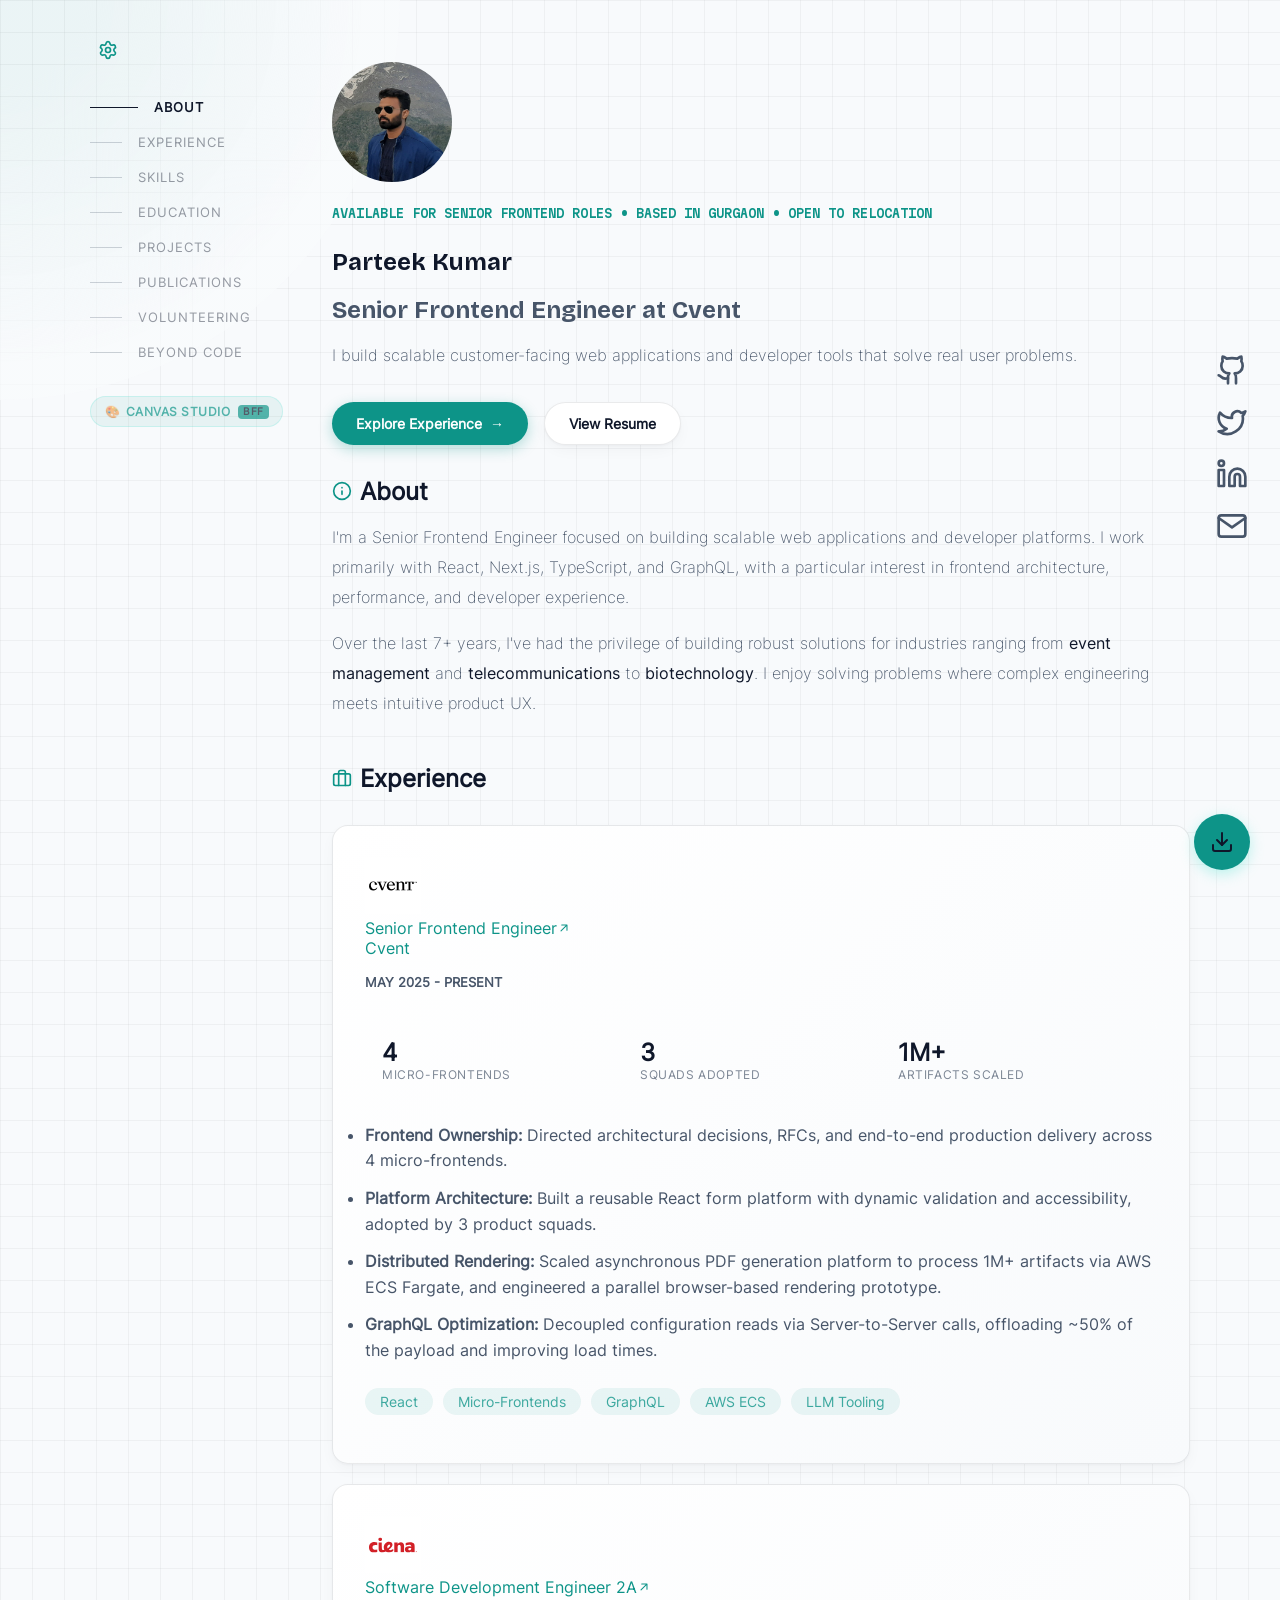
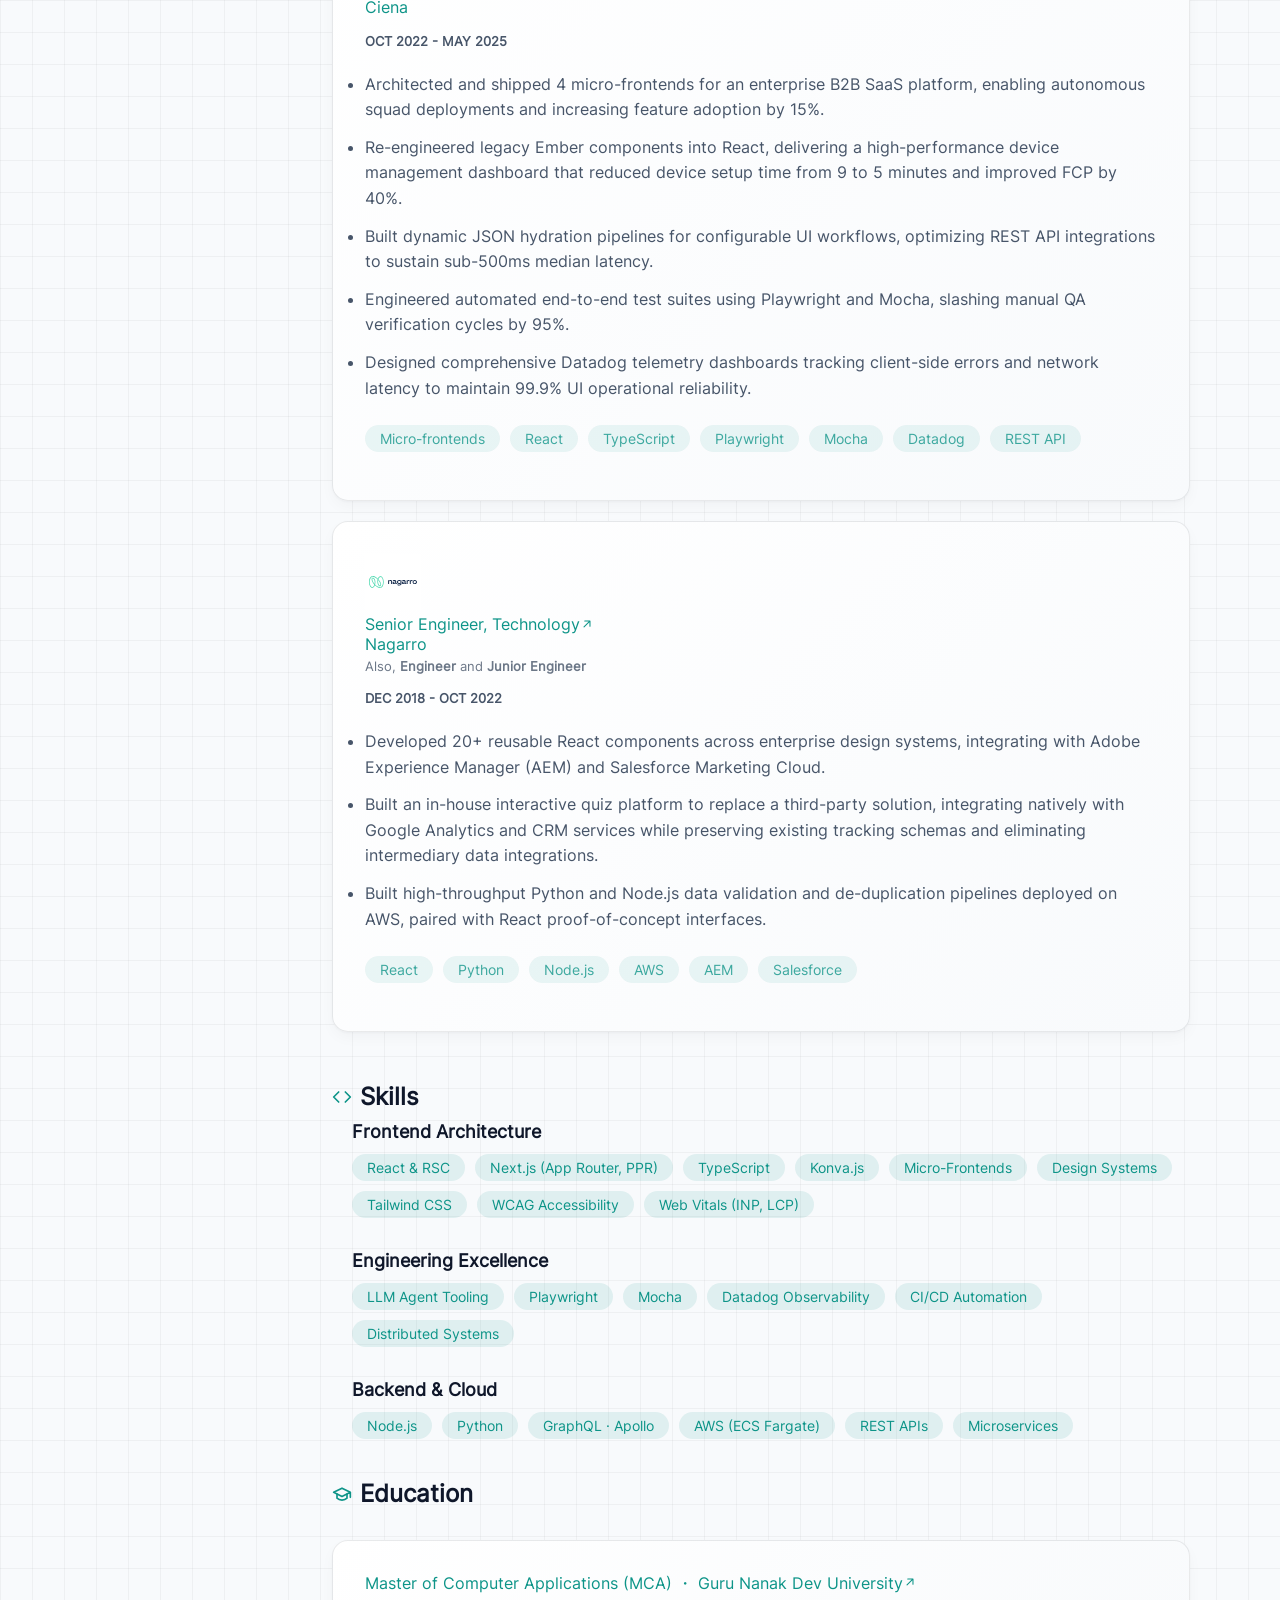
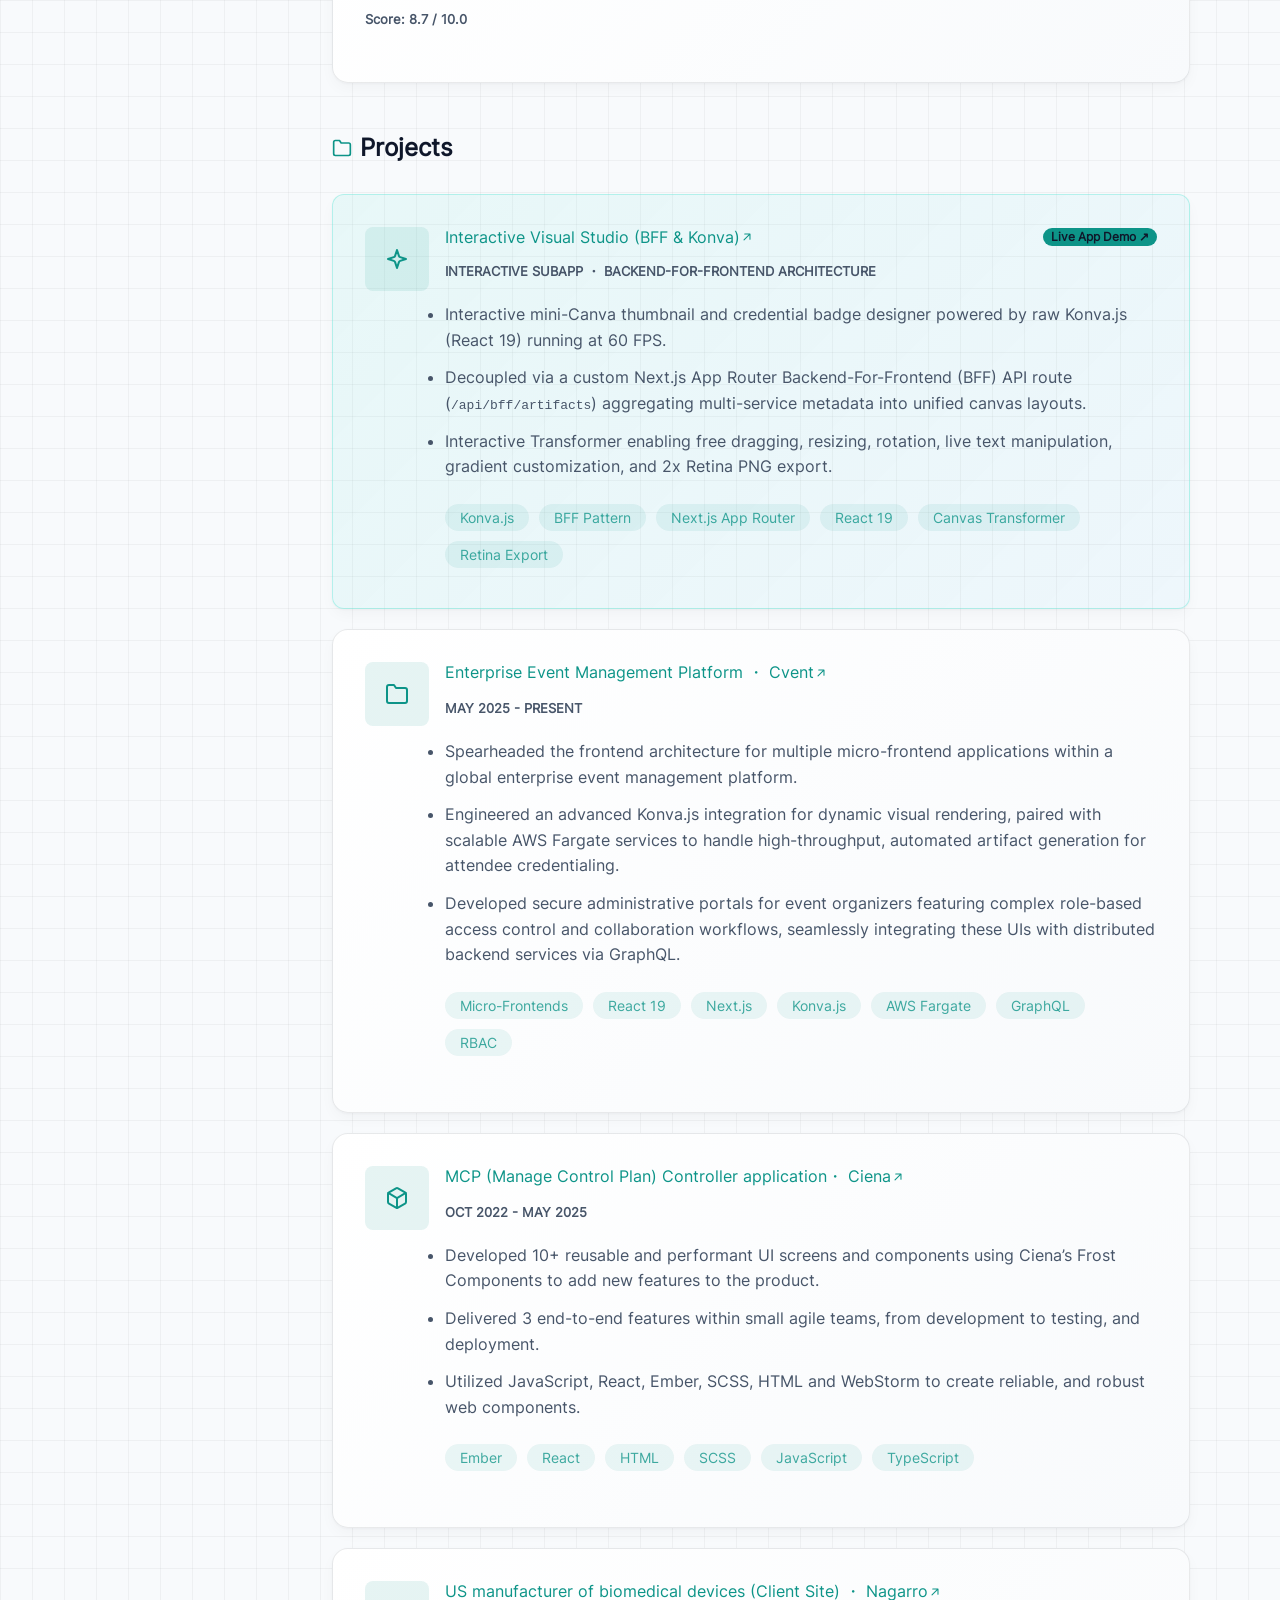
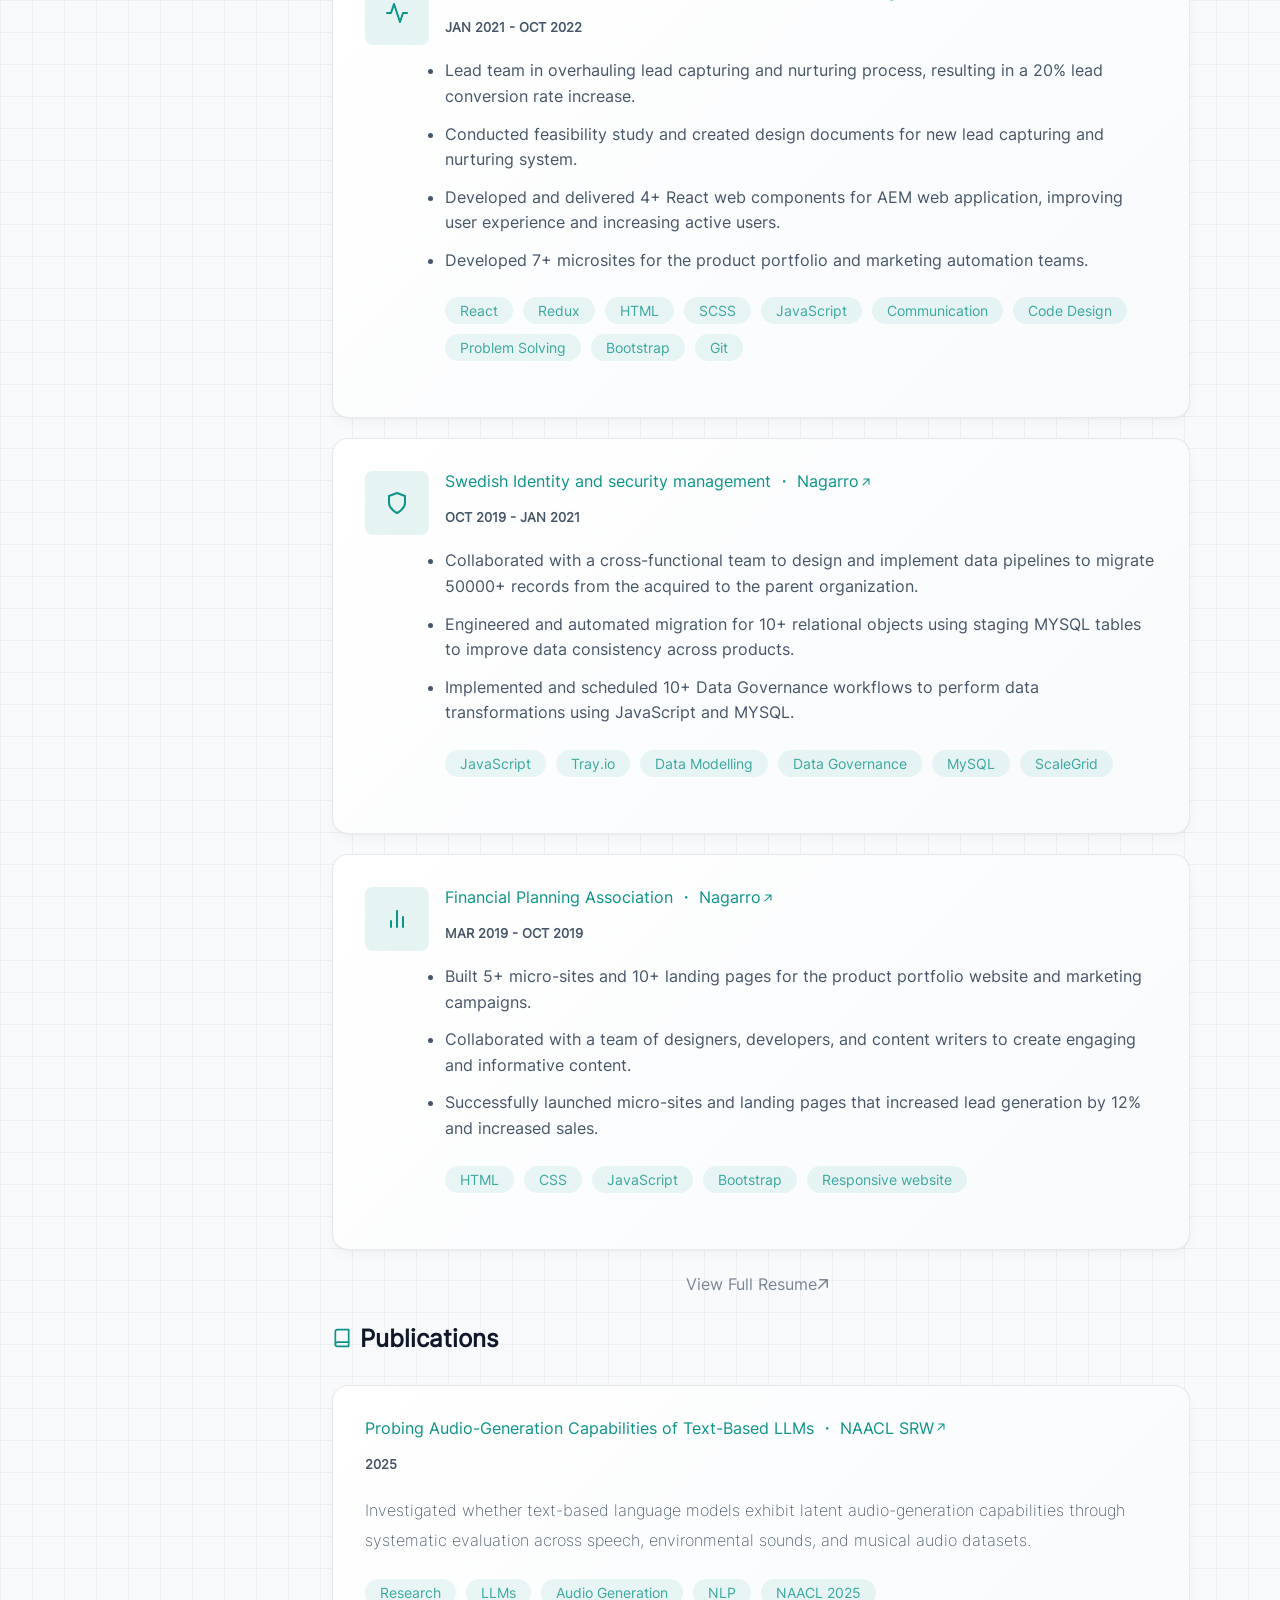
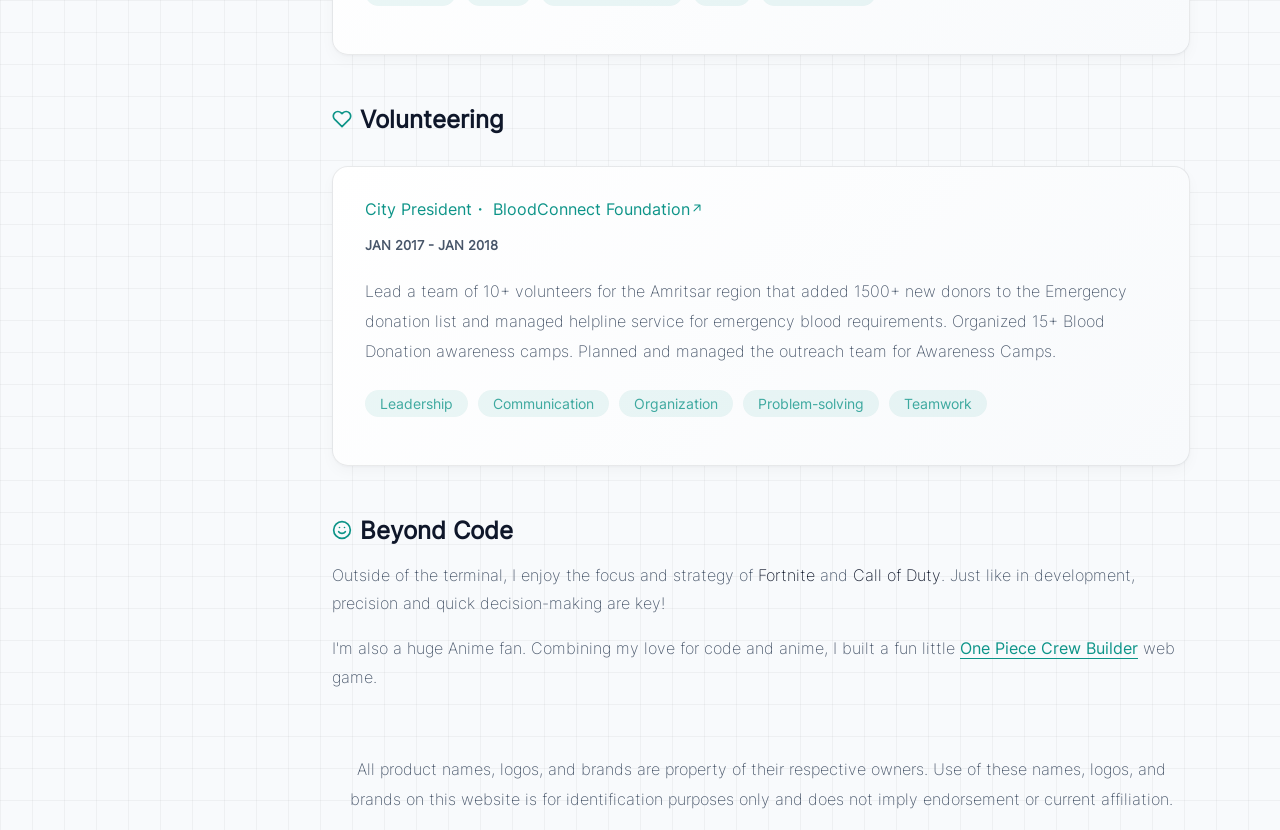
==== index.html @ b7fb8b86 "deploy: update portfolio from Next.js build (2026-11-19T20:01:59.370Z)" ====
<!DOCTYPE html><html lang="en" class="scroll-smooth"><head><meta charSet="utf-8"/><meta name="viewport" content="width=device-width, initial-scale=1"/><link rel="preload" href="/_next/static/media/017d9bea37084d9b-s.p.179.vsfvxa6t5.woff2" as="font" crossorigin="" type="font/woff2"/><link rel="preload" href="/_next/static/media/ee9d8ff0751135e3-s.p.0clq22uw0kgh5.woff2" as="font" crossorigin="" type="font/woff2"/><link rel="preload" as="image" href="/images/profile-hires.jpg"/><link rel="preload" href="/images/cvent.svg" as="image"/><link rel="preload" href="/images/ciena.svg" as="image"/><link rel="preload" href="/images/nagarro.svg" as="image"/><link rel="stylesheet" href="/_next/static/chunks/044v1-ugfsp0p.css" data-precedence="next"/><link rel="preload" as="script" fetchPriority="low" href="/_next/static/chunks/0o.5cskazbnym.js"/><script src="/_next/static/chunks/0tszvp5wpnn-t.js" async=""></script><script src="/_next/static/chunks/0-ooabrilyxw5.js" async=""></script><script src="/_next/static/chunks/0h4bq73pogmtb.js" async=""></script><script src="/_next/static/chunks/turbopack-0_~4fnnpv9x80.js" async=""></script><script src="/_next/static/chunks/12linkzvlwq9z.js" async=""></script><script src="/_next/static/chunks/0d3shmwh5_nmn.js" async=""></script><script src="/_next/static/chunks/0~rga21g~ssw2.js" async=""></script><script src="/_next/static/chunks/04qle5mi~-ok0.js" async=""></script><meta name="next-size-adjust" content=""/><title>Parteek Kumar | Senior Frontend Engineer | Portfolio</title><meta name="description" content="Senior Frontend Engineer with 7+ years of experience building scalable web applications and developer tools using React, TypeScript, Next.js, and GraphQL. Open source contributor and published researcher."/><meta name="author" content="Parteek Kumar"/><meta name="keywords" content="Senior Frontend Engineer,UI Engineer,React Developer,Next.js,TypeScript,GraphQL,Web Developer,Portfolio,Parteek Kumar,Cvent,Ciena"/><meta name="robots" content="index, follow"/><meta property="og:title" content="Parteek Kumar | Senior Frontend Engineer | Portfolio"/><meta property="og:description" content="Senior Frontend Engineer with 7+ years of experience building scalable web applications with React, TypeScript, Next.js, and GraphQL. Open source contributor and published researcher."/><meta property="og:url" content="https://portfolio-nextjs-eight-cyan.vercel.app"/><meta property="og:site_name" content="Parteek Kumar Portfolio"/><meta property="og:locale" content="en_US"/><meta property="og:image" content="http://localhost:3000/images/logo.png"/><meta property="og:image:width" content="800"/><meta property="og:image:height" content="600"/><meta property="og:image:alt" content="Parteek Kumar Logo"/><meta property="og:type" content="website"/><meta name="twitter:card" content="summary_large_image"/><meta name="twitter:creator" content="@oberoi_parteek"/><meta name="twitter:title" content="Parteek Kumar | Senior Frontend Engineer | Portfolio"/><meta name="twitter:description" content="Senior Frontend Engineer with 7+ years of experience building scalable web applications with React, TypeScript, Next.js, and GraphQL."/><meta name="twitter:image" content="http://localhost:3000/images/logo.png"/><link rel="shortcut icon" href="/favicon.ico"/><link rel="icon" href="/icon.png"/><link rel="apple-touch-icon" href="/icon.png"/><script src="/_next/static/chunks/03~yq9q893hmn.js" noModule=""></script></head><body class="font-sans bricolage_grotesque_41550692-module__20uw4a__variable martian_mono_cac1e215-module__3S36aG__variable"><div hidden=""><!--$--><!--/$--></div><script>((a,b,c,d,e,f,g,h)=>{let i=document.documentElement,j=["light","dark"];function k(b){var c;(Array.isArray(a)?a:[a]).forEach(a=>{let c="class"===a,d=c&&f?e.map(a=>f[a]||a):e;c?(i.classList.remove(...d),i.classList.add(f&&f[b]?f[b]:b)):i.setAttribute(a,b)}),c=b,h&&j.includes(c)&&(i.style.colorScheme=c)}if(d)k(d);else try{let a=localStorage.getItem(b)||c,d=g&&"system"===a?window.matchMedia("(prefers-color-scheme: dark)").matches?"dark":"light":a;k(d)}catch(a){}})("data-theme","theme","system",null,["light","dark"],null,true,true)</script><div class="cursor-wrapper"><div class="cursor"></div></div><div><!-- 🎮 Psst... Do you know the Konami Code? (↑ ↑ ↓ ↓ ← → ← → B A) --></div><main class="app"><header style="width:18%;position:sticky;top:2em;height:fit-content"><div style="display:flex;justify-content:flex-start;margin-bottom:2rem"><div class="w-8 h-8"></div></div><ul class="nav" style="list-style:none;padding:0;margin:0;display:flex;flex-direction:column;gap:1.25rem"><li class="" style="padding:0"><a href="#about" style="display:flex;align-items:center;text-decoration:none;color:inherit;opacity:0.6;transition:all 0.2s ease"><span class="nav-indicator" style="display:inline-block;transition:all 0.15s cubic-bezier(.4, 0, .2, 1);background-color:rgb(var(--text-s-color));width:2rem;height:1px;margin-right:1rem;opacity:0.6"></span><small style="font-size:0.8rem;font-weight:500;letter-spacing:1px">ABOUT</small></a></li><li class="" style="padding:0"><a href="#experience" style="display:flex;align-items:center;text-decoration:none;color:inherit;opacity:0.6;transition:all 0.2s ease"><span class="nav-indicator" style="display:inline-block;transition:all 0.15s cubic-bezier(.4, 0, .2, 1);background-color:rgb(var(--text-s-color));width:2rem;height:1px;margin-right:1rem;opacity:0.6"></span><small style="font-size:0.8rem;font-weight:500;letter-spacing:1px">EXPERIENCE</small></a></li><li class="" style="padding:0"><a href="#skills" style="display:flex;align-items:center;text-decoration:none;color:inherit;opacity:0.6;transition:all 0.2s ease"><span class="nav-indicator" style="display:inline-block;transition:all 0.15s cubic-bezier(.4, 0, .2, 1);background-color:rgb(var(--text-s-color));width:2rem;height:1px;margin-right:1rem;opacity:0.6"></span><small style="font-size:0.8rem;font-weight:500;letter-spacing:1px">SKILLS</small></a></li><li class="" style="padding:0"><a href="#education" style="display:flex;align-items:center;text-decoration:none;color:inherit;opacity:0.6;transition:all 0.2s ease"><span class="nav-indicator" style="display:inline-block;transition:all 0.15s cubic-bezier(.4, 0, .2, 1);background-color:rgb(var(--text-s-color));width:2rem;height:1px;margin-right:1rem;opacity:0.6"></span><small style="font-size:0.8rem;font-weight:500;letter-spacing:1px">EDUCATION</small></a></li><li class="" style="padding:0"><a href="#projects" style="display:flex;align-items:center;text-decoration:none;color:inherit;opacity:0.6;transition:all 0.2s ease"><span class="nav-indicator" style="display:inline-block;transition:all 0.15s cubic-bezier(.4, 0, .2, 1);background-color:rgb(var(--text-s-color));width:2rem;height:1px;margin-right:1rem;opacity:0.6"></span><small style="font-size:0.8rem;font-weight:500;letter-spacing:1px">PROJECTS</small></a></li><li class="" style="padding:0"><a href="#publications" style="display:flex;align-items:center;text-decoration:none;color:inherit;opacity:0.6;transition:all 0.2s ease"><span class="nav-indicator" style="display:inline-block;transition:all 0.15s cubic-bezier(.4, 0, .2, 1);background-color:rgb(var(--text-s-color));width:2rem;height:1px;margin-right:1rem;opacity:0.6"></span><small style="font-size:0.8rem;font-weight:500;letter-spacing:1px">PUBLICATIONS</small></a></li><li class="" style="padding:0"><a href="#volunteering" style="display:flex;align-items:center;text-decoration:none;color:inherit;opacity:0.6;transition:all 0.2s ease"><span class="nav-indicator" style="display:inline-block;transition:all 0.15s cubic-bezier(.4, 0, .2, 1);background-color:rgb(var(--text-s-color));width:2rem;height:1px;margin-right:1rem;opacity:0.6"></span><small style="font-size:0.8rem;font-weight:500;letter-spacing:1px">VOLUNTEERING</small></a></li><li class="" style="padding:0"><a href="#beyond-code" style="display:flex;align-items:center;text-decoration:none;color:inherit;opacity:0.6;transition:all 0.2s ease"><span class="nav-indicator" style="display:inline-block;transition:all 0.15s cubic-bezier(.4, 0, .2, 1);background-color:rgb(var(--text-s-color));width:2rem;height:1px;margin-right:1rem;opacity:0.6"></span><small style="font-size:0.8rem;font-weight:500;letter-spacing:1px">BEYOND CODE</small></a></li><li style="padding:0.75rem 0 0 0;margin-top:0.25rem"><a style="display:inline-flex;align-items:center;gap:0.5rem;padding:0.45rem 0.85rem;border-radius:9999px;background:var(--color-bg-marine-light, rgba(92, 229, 212, 0.1));border:1px solid rgba(92, 229, 212, 0.35);color:var(--color-marine, #5CE5D4);font-size:0.75rem;font-weight:700;letter-spacing:0.5px;text-decoration:none;white-space:nowrap;transition:all 0.2s ease" href="/studio"><span style="display:inline-flex;align-items:center;gap:0.35rem;white-space:nowrap"><span>🎨</span><span>CANVAS STUDIO</span></span><span style="font-size:0.62rem;background:var(--color-marine, #5CE5D4);color:#0F172A;padding:1px 5px;border-radius:4px;font-weight:800;line-height:1.2">BFF</span></a></li></ul></header><div class="contact"><div class="wrapper"><ul aria-label="Social media" style="display:flex;align-items:center;gap:1rem"><li class="tooltip"><span class="tooltiptext">Github</span><a href="https://github.com/oberoiparteek" target="_blank" rel="noopener noreferrer" aria-label="GitHub"><svg xmlns="http://www.w3.org/2000/svg" width="24" height="24" viewBox="0 0 24 24" fill="none" stroke="currentColor" stroke-width="2" stroke-linecap="round" stroke-linejoin="round"><path d="M15 22v-4a4.8 4.8 0 0 0-1-3.5c3 0 6-2 6-5.5.08-1.25-.27-2.48-1-3.5.28-1.15.28-2.35 0-3.5 0 0-1 0-3 1.5-2.64-.5-5.36-.5-8 0C6 2 5 2 5 2c-.3 1.15-.3 2.35 0 3.5A5.403 5.403 0 0 0 4 9c0 3.5 3 5.5 6 5.5-.39.49-.68 1.05-.85 1.65-.17.6-.22 1.23-.15 1.85v4"></path><path d="M9 18c-4.51 2-5-2-7-2"></path></svg></a></li><li class="tooltip"><span class="tooltiptext">Twitter</span><a href="https://twitter.com/oberoi_parteek" target="_blank" rel="noopener noreferrer" aria-label="Twitter"><svg xmlns="http://www.w3.org/2000/svg" width="24" height="24" viewBox="0 0 24 24" fill="none" stroke="currentColor" stroke-width="2" stroke-linecap="round" stroke-linejoin="round"><path d="M22 4s-.7 2.1-2 3.4c1.6 10-9.4 17.3-18 11.6 2.2.1 4.4-.6 6-2C3 15.5.5 9.6 3 5c2.2 2.6 5.6 4.1 9 4-.9-4.2 4-6.6 7-3.8 1.1 0 3-1.2 3-1.2z"></path></svg></a></li><li class="tooltip"><span class="tooltiptext">LinkedIn</span><a href="https://www.linkedin.com/in/kumarparteek/" target="_blank" rel="noopener noreferrer" aria-label="LinkedIn"><svg xmlns="http://www.w3.org/2000/svg" width="24" height="24" viewBox="0 0 24 24" fill="none" stroke="currentColor" stroke-width="2" stroke-linecap="round" stroke-linejoin="round"><path d="M16 8a6 6 0 0 1 6 6v7h-4v-7a2 2 0 0 0-2-2 2 2 0 0 0-2 2v7h-4v-7a6 6 0 0 1 6-6z"></path><rect x="2" y="9" width="4" height="12"></rect><circle cx="4" cy="4" r="2"></circle></svg></a></li><li class="tooltip"><span class="tooltiptext">Email</span><a href="mailto:oberoi.parteek@gmail.com" target="_blank" rel="noopener noreferrer" aria-label="Email"><svg xmlns="http://www.w3.org/2000/svg" width="24" height="24" viewBox="0 0 24 24" fill="none" stroke="currentColor" stroke-width="2" stroke-linecap="round" stroke-linejoin="round"><path d="M4 4h16c1.1 0 2 .9 2 2v12c0 1.1-.9 2-2 2H4c-1.1 0-2-.9-2-2V6c0-1.1.9-2 2-2z"></path><polyline points="22,6 12,13 2,6"></polyline></svg></a></li></ul></div></div><div class="sections-container"><section id="about" style="opacity:0;transform:translateY(16px)"><div class="mb-12"><div class="mb-6"><img alt="Parteek Kumar" width="96" height="96" decoding="async" data-nimg="1" class="rounded-full shadow-md border-2" style="color:transparent;width:120px;height:120px;min-width:120px;min-height:120px;border-radius:50%;border-color:var(--color-marine);object-fit:cover" src="/images/profile-hires.jpg"/></div><p class="mb-4 tracking-widest" style="font-family:var(--font-martian), ui-monospace, monospace;color:var(--color-marine);opacity:1;text-transform:uppercase;font-size:0.75rem;font-weight:600"><span class="inline-block w-1.5 h-1.5 rounded-full mr-2 animate-pulse" style="background-color:var(--color-marine);transform:translateY(-1px)"></span>Available for Senior Frontend roles • Based in Gurgaon • Open to relocation</p><h1 class="text-5xl sm:text-6xl font-bold tracking-tight mb-2" style="font-family:var(--font-bricolage), sans-serif">Parteek Kumar</h1><h2 class="text-lg sm:text-xl font-medium mb-5" style="font-family:var(--font-bricolage), sans-serif;color:rgb(var(--text-s-color))">Senior Frontend Engineer at Cvent</h2><p class="text-base max-w-sm opacity-80" style="color:rgb(var(--text-s-color))">I build scalable customer-facing web applications and developer tools that solve real user problems.</p><div style="display:flex;flex-wrap:wrap;gap:1rem;margin-top:2rem;margin-bottom:2rem"><a href="#experience" style="display:inline-flex;align-items:center;justify-content:center;padding:0.75rem 1.5rem;font-size:0.875rem;font-weight:600;border-radius:9999px;transition:all 0.3s;background:var(--color-marine);color:var(--color-on-marine);box-shadow:0 4px 14px rgba(13, 148, 136, 0.3);text-decoration:none">Explore Experience <span style="margin-left:0.5rem">→</span></a><a href="/r" target="_blank" rel="noreferrer" style="display:inline-flex;align-items:center;justify-content:center;padding:0.75rem 1.5rem;font-size:0.875rem;font-weight:600;border-radius:9999px;transition:all 0.3s;background:var(--glass-bg-start);color:var(--text-heading-color);border:1px solid var(--glass-border);box-shadow:var(--card-shadow);backdrop-filter:blur(12px);-webkit-backdrop-filter:blur(12px);text-decoration:none">View Resume</a></div><div class="mobile-hero-socials" style="display:none;align-items:center;gap:1.25rem;margin-top:1rem;margin-bottom:1.5rem"><a href="https://github.com/oberoiparteek" target="_blank" rel="noopener noreferrer" aria-label="GitHub" style="color:var(--text-heading-color);opacity:0.8;transition:opacity 0.2s"><svg xmlns="http://www.w3.org/2000/svg" width="22" height="22" viewBox="0 0 24 24" fill="none" stroke="currentColor" stroke-width="2" stroke-linecap="round" stroke-linejoin="round"><path d="M15 22v-4a4.8 4.8 0 0 0-1-3.5c3 0 6-2 6-5.5.08-1.25-.27-2.48-1-3.5.28-1.15.28-2.35 0-3.5 0 0-1 0-3 1.5-2.64-.5-5.36-.5-8 0C6 2 5 2 5 2c-.3 1.15-.3 2.35 0 3.5A5.403 5.403 0 0 0 4 9c0 3.5 3 5.5 6 5.5-.39.49-.68 1.05-.85 1.65-.17.6-.22 1.23-.15 1.85v4"></path><path d="M9 18c-4.51 2-5-2-7-2"></path></svg></a><a href="https://twitter.com/oberoi_parteek" target="_blank" rel="noopener noreferrer" aria-label="Twitter" style="color:var(--text-heading-color);opacity:0.8;transition:opacity 0.2s"><svg xmlns="http://www.w3.org/2000/svg" width="22" height="22" viewBox="0 0 24 24" fill="none" stroke="currentColor" stroke-width="2" stroke-linecap="round" stroke-linejoin="round"><path d="M22 4s-.7 2.1-2 3.4c1.6 10-9.4 17.3-18 11.6 2.2.1 4.4-.6 6-2C3 15.5.5 9.6 3 5c2.2 2.6 5.6 4.1 9 4-.9-4.2 4-6.6 7-3.8 1.1 0 3-1.2 3-1.2z"></path></svg></a><a href="https://www.linkedin.com/in/kumarparteek/" target="_blank" rel="noopener noreferrer" aria-label="LinkedIn" style="color:var(--text-heading-color);opacity:0.8;transition:opacity 0.2s"><svg xmlns="http://www.w3.org/2000/svg" width="22" height="22" viewBox="0 0 24 24" fill="none" stroke="currentColor" stroke-width="2" stroke-linecap="round" stroke-linejoin="round"><path d="M16 8a6 6 0 0 1 6 6v7h-4v-7a2 2 0 0 0-2-2 2 2 0 0 0-2 2v7h-4v-7a6 6 0 0 1 6-6z"></path><rect x="2" y="9" width="4" height="12"></rect><circle cx="4" cy="4" r="2"></circle></svg></a><a href="mailto:oberoi.parteek@gmail.com" target="_blank" rel="noopener noreferrer" aria-label="Email" style="color:var(--color-marine);opacity:0.9;transition:opacity 0.2s"><svg xmlns="http://www.w3.org/2000/svg" width="22" height="22" viewBox="0 0 24 24" fill="none" stroke="currentColor" stroke-width="2" stroke-linecap="round" stroke-linejoin="round"><path d="M4 4h16c1.1 0 2 .9 2 2v12c0 1.1-.9 2-2 2H4c-1.1 0-2-.9-2-2V6c0-1.1.9-2 2-2z"></path><polyline points="22,6 12,13 2,6"></polyline></svg></a></div></div><div class="heading-sticky"><h2 style="display:flex;align-items:center;gap:8px"><span style="display:flex;align-items:center;color:var(--color-marine)"><svg xmlns="http://www.w3.org/2000/svg" width="20" height="20" viewBox="0 0 24 24" fill="none" stroke="currentColor" stroke-width="2" stroke-linecap="round" stroke-linejoin="round"><circle cx="12" cy="12" r="10"></circle><line x1="12" y1="16" x2="12" y2="12"></line><line x1="12" y1="8" x2="12.01" y2="8"></line></svg></span>About</h2></div><p>I&#x27;m a Senior Frontend Engineer focused on building scalable web applications and developer platforms. I work primarily with React, Next.js, TypeScript, and GraphQL, with a particular interest in frontend architecture, performance, and developer experience.</p><p>Over the last 7+ years, I&#x27;ve had the privilege of building robust solutions for industries ranging from <b>event management</b> and <b>telecommunications</b> to <b>biotechnology</b>. I enjoy solving problems where complex engineering meets intuitive product UX.</p></section><section id="experience" style="opacity:0;transform:translateY(16px)"><div class="heading-sticky"><h2 style="display:flex;align-items:center;gap:8px"><span style="display:flex;align-items:center;color:var(--color-marine)"><svg xmlns="http://www.w3.org/2000/svg" width="20" height="20" viewBox="0 0 24 24" fill="none" stroke="currentColor" stroke-width="2" stroke-linecap="round" stroke-linejoin="round"><rect x="2" y="7" width="20" height="14" rx="2" ry="2"></rect><path d="M16 21V5a2 2 0 0 0-2-2h-4a2 2 0 0 0-2 2v16"></path></svg></span>Experience</h2></div><div class="experiences"><div class="tilt-wrapper" style="transform-style:preserve-3d;will-change:auto"><a href="https://www.cvent.com/" target="_blank" class="exp"><div class="flex items-start gap-4 mb-2"><img src="/images/cvent.svg" alt="Cvent Logo" style="width:48px;height:48px;min-width:48px;min-height:48px;background-color:white;padding:4px" class="rounded-lg shadow-sm bg-white p-1 object-contain grayscale group-hover:grayscale-0 transition-all duration-300"/><div><span class="title link-svg text-lg" title="Job title" style="display:flex;align-items:center">Senior Frontend Engineer<svg xmlns="http://www.w3.org/2000/svg" viewBox="0 0 20 20" fill="currentColor" class="inline-block h-4 w-4 shrink-0 transition-transform group-hover/link:-translate-y-1 group-hover/link:translate-x-1 group-focus-visible/link:-translate-y-1 group-focus-visible/link:translate-x-1 motion-reduce:transition-none ml-1 translate-y-px" aria-hidden="true"><path fill-rule="evenodd" d="M5.22 14.78a.75.75 0 001.06 0l7.22-7.22v5.69a.75.75 0 001.5 0v-7.5a.75.75 0 00-.75-.75h-7.5a.75.75 0 000 1.5h5.69l-7.22 7.22a.75.75 0 000 1.06z" clip-rule="evenodd"></path></svg></span><span class="text-sm font-medium mt-1 inline-block" style="color:var(--color-marine)">Cvent</span></div></div><p><small title="Duration">MAY 2025 - PRESENT</small></p><div style="display:grid;grid-template-columns:repeat(3, 1fr);gap:1rem;margin-top:1.5rem;margin-bottom:1.5rem;background:rgba(255, 255, 255, 0.03);padding:1rem;border-radius:8px;border:1px solid rgba(255, 255, 255, 0.05)"><div><div style="font-size:1.5rem;font-weight:700;color:var(--text-heading-color)">4</div><div style="font-size:0.75rem;opacity:0.7;text-transform:uppercase;letter-spacing:0.05em">Micro-frontends</div></div><div><div style="font-size:1.5rem;font-weight:700;color:var(--text-heading-color)">3</div><div style="font-size:0.75rem;opacity:0.7;text-transform:uppercase;letter-spacing:0.05em">Squads Adopted</div></div><div><div style="font-size:1.5rem;font-weight:700;color:var(--text-heading-color)">1M+</div><div style="font-size:0.75rem;opacity:0.7;text-transform:uppercase;letter-spacing:0.05em">Artifacts Scaled</div></div></div><ul class="text-sm leading-normal list-disc ml-6 space-y-2"><li><strong>Frontend Ownership:</strong> Directed architectural decisions, RFCs, and end-to-end production delivery across 4 micro-frontends.</li><li><strong>Platform Architecture:</strong> Built a reusable React form platform with dynamic validation and accessibility, adopted by 3 product squads.</li><li><strong>Distributed Rendering:</strong> Scaled asynchronous PDF generation platform to process 1M+ artifacts via AWS ECS Fargate, and engineered a parallel browser-based rendering prototype.</li><li><strong>GraphQL Optimization:</strong> Decoupled configuration reads via Server-to-Server calls, offloading ~50% of the payload and improving load times.</li></ul><ul class="badge-wrapper"><li class="badge">React</li><li class="badge">Micro-Frontends</li><li class="badge">GraphQL</li><li class="badge">AWS ECS</li><li class="badge">LLM Tooling</li></ul><p></p></a></div><div class="tilt-wrapper" style="transform-style:preserve-3d;will-change:auto"><a href="https://www.ciena.com/products/manage-control-plan" target="_blank" class="exp"><div class="flex items-start gap-4 mb-2"><img src="/images/ciena.svg" alt="Ciena Logo" style="width:48px;height:48px;min-width:48px;min-height:48px;background-color:white;padding:4px" class="rounded-lg shadow-sm bg-white p-1 object-contain grayscale group-hover:grayscale-0 transition-all duration-300"/><div><span class="title link-svg text-lg" title="Job title" style="display:flex;align-items:center">Software Development Engineer 2A<svg role="presentation" xmlns="http://www.w3.org/2000/svg" viewBox="0 0 20 20" fill="currentColor" class="inline-block h-4 w-4 shrink-0 transition-transform group-hover/link:-translate-y-1 group-hover/link:translate-x-1 group-focus-visible/link:-translate-y-1 group-focus-visible/link:translate-x-1 motion-reduce:transition-none ml-1 translate-y-px" aria-hidden="true"><path fill-rule="evenodd" d="M5.22 14.78a.75.75 0 001.06 0l7.22-7.22v5.69a.75.75 0 001.5 0v-7.5a.75.75 0 00-.75-.75h-7.5a.75.75 0 000 1.5h5.69l-7.22 7.22a.75.75 0 000 1.06z" clip-rule="evenodd"></path></svg></span><span class="text-sm font-medium mt-1 inline-block" style="color:var(--color-marine)">Ciena</span></div></div><p><small title="Duration">OCT 2022 - MAY 2025</small></p><ul class="mt-2 text-sm leading-normal list-disc ml-6 space-y-2"><li>Architected and shipped 4 micro-frontends for an enterprise B2B SaaS platform, enabling autonomous squad deployments and increasing feature adoption by 15%.</li><li>Re-engineered legacy Ember components into React, delivering a high-performance device management dashboard that reduced device setup time from 9 to 5 minutes and improved FCP by 40%.</li><li>Built dynamic JSON hydration pipelines for configurable UI workflows, optimizing REST API integrations to sustain sub-500ms median latency.</li><li>Engineered automated end-to-end test suites using Playwright and Mocha, slashing manual QA verification cycles by 95%.</li><li>Designed comprehensive Datadog telemetry dashboards tracking client-side errors and network latency to maintain 99.9% UI operational reliability.</li></ul><ul class="badge-wrapper"><li class="badge">Micro-frontends</li><li class="badge">React</li><li class="badge">TypeScript</li><li class="badge">Playwright</li><li class="badge">Mocha</li><li class="badge">Datadog</li><li class="badge">REST API</li></ul><p></p></a></div><div class="tilt-wrapper" style="transform-style:preserve-3d;will-change:auto"><a href="https://www.nagarro.com/en" target="_blank" class="exp"><div class="flex items-start gap-4 mb-2"><img src="/images/nagarro.svg" alt="Nagarro Logo" style="width:48px;height:48px;min-width:48px;min-height:48px;background-color:white;padding:4px" class="rounded-lg shadow-sm bg-white p-1 object-contain grayscale group-hover:grayscale-0 transition-all duration-300"/><div><span class="title link-svg text-lg" title="Job title" style="display:flex;align-items:center">Senior Engineer, Technology<svg role="presentation" xmlns="http://www.w3.org/2000/svg" viewBox="0 0 20 20" fill="currentColor" class="inline-block h-4 w-4 shrink-0 transition-transform group-hover/link:-translate-y-1 group-hover/link:translate-x-1 group-focus-visible/link:-translate-y-1 group-focus-visible/link:translate-x-1 motion-reduce:transition-none ml-1 translate-y-px" aria-hidden="true"><path fill-rule="evenodd" d="M5.22 14.78a.75.75 0 001.06 0l7.22-7.22v5.69a.75.75 0 001.5 0v-7.5a.75.75 0 00-.75-.75h-7.5a.75.75 0 000 1.5h5.69l-7.22 7.22a.75.75 0 000 1.06z" clip-rule="evenodd"></path></svg></span><span class="text-sm font-medium mt-1 inline-block" style="color:var(--color-marine)">Nagarro</span><div class="link-svg" style="padding-top:4px;font-size:13px;opacity:0.8" title="Job title">Also, <b>Engineer</b> and <b>Junior Engineer</b></div></div></div><p><small title="Duration">DEC 2018 - OCT 2022</small></p><ul class="mt-2 text-sm leading-normal list-disc ml-6 space-y-2"><li>Developed 20+ reusable React components across enterprise design systems, integrating with Adobe Experience Manager (AEM) and Salesforce Marketing Cloud.</li><li>Built an in-house interactive quiz platform to replace a third-party solution, integrating natively with Google Analytics and CRM services while preserving existing tracking schemas and eliminating intermediary data integrations.</li><li>Built high-throughput Python and Node.js data validation and de-duplication pipelines deployed on AWS, paired with React proof-of-concept interfaces.</li></ul><ul class="badge-wrapper"><li class="badge">React</li><li class="badge">Python</li><li class="badge">Node.js</li><li class="badge">AWS</li><li class="badge">AEM</li><li class="badge">Salesforce</li></ul><p></p></a></div></div></section><section id="skills" style="opacity:0;transform:translateY(16px)"><div class="heading-sticky"><h2 style="display:flex;align-items:center;gap:8px"><span style="display:flex;align-items:center;color:var(--color-marine)"><svg xmlns="http://www.w3.org/2000/svg" width="20" height="20" viewBox="0 0 24 24" fill="none" stroke="currentColor" stroke-width="2" stroke-linecap="round" stroke-linejoin="round"><polyline points="16 18 22 12 16 6"></polyline><polyline points="8 6 2 12 8 18"></polyline></svg></span>Skills</h2></div><div class="skills"><div class="frontend"><h3 style="color:var(--text-heading-color);font-weight:600;margin-top:0.5rem;margin-bottom:0.75rem;font-size:1.1rem">Frontend Architecture</h3><ul class="badge-wrapper green"><li class="badge">React &amp; RSC</li><li class="badge">Next.js (App Router, PPR)</li><li class="badge">TypeScript</li><li class="badge">Konva.js</li><li class="badge">Micro-Frontends</li><li class="badge">Design Systems</li><li class="badge">Tailwind CSS</li><li class="badge">WCAG Accessibility</li><li class="badge">Web Vitals (INP, LCP)</li></ul></div><div class="sdetools"><h3 style="color:var(--text-heading-color);font-weight:600;margin-top:2rem;margin-bottom:0.75rem;font-size:1.1rem">Engineering Excellence</h3><ul class="badge-wrapper green"><li class="badge">LLM Agent Tooling</li><li class="badge">Playwright</li><li class="badge">Mocha</li><li class="badge">Datadog Observability</li><li class="badge">CI/CD Automation</li><li class="badge">Distributed Systems</li></ul></div><div class="backend"><h3 style="color:var(--text-heading-color);font-weight:600;margin-top:2rem;margin-bottom:0.75rem;font-size:1.1rem">Backend &amp; Cloud</h3><ul class="badge-wrapper green"><li class="badge">Node.js</li><li class="badge">Python</li><li class="badge">GraphQL · Apollo</li><li class="badge">AWS (ECS Fargate)</li><li class="badge">REST APIs</li><li class="badge">Microservices</li></ul></div></div></section><section id="education" style="opacity:0;transform:translateY(16px)"><div class="heading-sticky"><h2 style="display:flex;align-items:center;gap:8px"><span style="display:flex;align-items:center;color:var(--color-marine)"><svg xmlns="http://www.w3.org/2000/svg" width="20" height="20" viewBox="0 0 24 24" fill="none" stroke="currentColor" stroke-width="2" stroke-linecap="round" stroke-linejoin="round"><path d="M22 10v6M2 10l10-5 10 5-10 5z"></path><path d="M6 12v5c3 3 9 3 12 0v-5"></path></svg></span>Education</h2></div><div class="experiences"><a href="https://online.gndu.ac.in/" target="_blank" class="exp"><span class="title link-svg" title="Degree">Master of Computer Applications (MCA) ・ Guru Nanak Dev University<svg role="presentation" xmlns="http://www.w3.org/2000/svg" viewBox="0 0 20 20" fill="currentColor" class="inline-block h-4 w-4 shrink-0 transition-transform group-hover/link:-translate-y-1 group-hover/link:translate-x-1 group-focus-visible/link:-translate-y-1 group-focus-visible/link:translate-x-1 motion-reduce:transition-none ml-1 translate-y-px" aria-hidden="true"><path fill-rule="evenodd" d="M5.22 14.78a.75.75 0 001.06 0l7.22-7.22v5.69a.75.75 0 001.5 0v-7.5a.75.75 0 00-.75-.75h-7.5a.75.75 0 000 1.5h5.69l-7.22 7.22a.75.75 0 000 1.06z" clip-rule="evenodd"></path></svg></span><p><small title="GPA">Score: 8.7 / 10.0</small></p><p></p></a></div></section><section id="projects" style="opacity:0;transform:translateY(16px)"><div class="heading-sticky"><h2 style="display:flex;align-items:center;gap:8px"><span style="display:flex;align-items:center;color:var(--color-marine)"><svg xmlns="http://www.w3.org/2000/svg" width="20" height="20" viewBox="0 0 24 24" fill="none" stroke="currentColor" stroke-width="2" stroke-linecap="round" stroke-linejoin="round"><path d="M22 19a2 2 0 0 1-2 2H4a2 2 0 0 1-2-2V5a2 2 0 0 1 2-2h5l2 3h9a2 2 0 0 1 2 2z"></path></svg></span>Projects</h2></div><div class="experiences"><div class="tilt-wrapper" style="transform-style:preserve-3d;will-change:auto"><a class="exp" style="display:block;text-decoration:none;border:1px solid rgba(92, 229, 212, 0.4);border-radius:12px;background:linear-gradient(135deg, rgba(92, 229, 212, 0.1) 0%, rgba(56, 189, 248, 0.05) 100%)" href="/studio"><div style="display:flex;align-items:flex-start;gap:1rem;margin-bottom:0.5rem"><div style="padding:10px;border-radius:8px;background:var(--color-bg-marine-light);color:var(--color-marine);flex-shrink:0;width:44px;height:44px;display:flex;align-items:center;justify-content:center"><svg xmlns="http://www.w3.org/2000/svg" width="24" height="24" viewBox="0 0 24 24" fill="none" stroke="currentColor" stroke-width="2" stroke-linecap="round" stroke-linejoin="round"><path d="m12 3-1.912 5.813a2 2 0 0 1-1.275 1.275L3 12l5.813 1.912a2 2 0 0 1 1.275 1.275L12 21l1.912-5.813a2 2 0 0 1 1.275-1.275L21 12l-5.813-1.912a2 2 0 0 1-1.275-1.275L12 3Z"></path></svg></div><div style="width:100%"><div style="display:flex;align-items:center;justify-content:space-between;gap:0.5rem;flex-wrap:wrap"><span class="title link-svg text-lg" style="display:flex;align-items:center;color:var(--color-marine)">Interactive Visual Studio (BFF &amp; Konva)<svg role="presentation" xmlns="http://www.w3.org/2000/svg" viewBox="0 0 20 20" fill="currentColor" class="inline-block h-4 w-4 shrink-0 transition-transform group-hover/link:-translate-y-1 group-hover/link:translate-x-1 ml-1" aria-hidden="true"><path fill-rule="evenodd" d="M5.22 14.78a.75.75 0 001.06 0l7.22-7.22v5.69a.75.75 0 001.5 0v-7.5a.75.75 0 00-.75-.75h-7.5a.75.75 0 000 1.5h5.69l-7.22 7.22a.75.75 0 000 1.06z" clip-rule="evenodd"></path></svg></span><span style="font-size:0.72rem;padding:2px 8px;border-radius:9999px;background:var(--color-marine);color:#0F172A;font-weight:700">Live App Demo ↗</span></div><p><small title="Type">INTERACTIVE SUBAPP ・ BACKEND-FOR-FRONTEND ARCHITECTURE</small></p><ul class="mt-2 text-sm leading-normal list-disc ml-6 space-y-2"><li>Interactive mini-Canva thumbnail and credential badge designer powered by raw Konva.js (React 19) running at 60 FPS.</li><li>Decoupled via a custom Next.js App Router Backend-For-Frontend (BFF) API route (<code>/api/bff/artifacts</code>) aggregating multi-service metadata into unified canvas layouts.</li><li>Interactive Transformer enabling free dragging, resizing, rotation, live text manipulation, gradient customization, and 2x Retina PNG export.</li></ul><ul class="badge-wrapper"><li class="badge">Konva.js</li><li class="badge">BFF Pattern</li><li class="badge">Next.js App Router</li><li class="badge">React 19</li><li class="badge">Canvas Transformer</li><li class="badge">Retina Export</li></ul></div></div></a></div><div class="tilt-wrapper" style="transform-style:preserve-3d;will-change:auto"><a href="https://www.cvent.com/" target="_blank" class="exp"><div style="display:flex;align-items:flex-start;gap:1rem;margin-bottom:0.5rem"><div style="padding:10px;border-radius:8px;background:var(--color-bg-marine-light);color:var(--color-marine);flex-shrink:0;width:44px;height:44px;display:flex;align-items:center;justify-content:center"><svg xmlns="http://www.w3.org/2000/svg" width="24" height="24" viewBox="0 0 24 24" fill="none" stroke="currentColor" stroke-width="2" stroke-linecap="round" stroke-linejoin="round"><path d="M22 19a2 2 0 0 1-2 2H4a2 2 0 0 1-2-2V5a2 2 0 0 1 2-2h5l2 3h9a2 2 0 0 1 2 2z"></path></svg></div><div><span class="title link-svg text-lg" title="Project" style="display:flex;align-items:center">Enterprise Event Management Platform ・ Cvent<svg role="presentation" xmlns="http://www.w3.org/2000/svg" viewBox="0 0 20 20" fill="currentColor" class="inline-block h-4 w-4 shrink-0 transition-transform group-hover/link:-translate-y-1 group-hover/link:translate-x-1 group-focus-visible/link:-translate-y-1 group-focus-visible/link:translate-x-1 motion-reduce:transition-none ml-1 translate-y-px" aria-hidden="true"><path fill-rule="evenodd" d="M5.22 14.78a.75.75 0 001.06 0l7.22-7.22v5.69a.75.75 0 001.5 0v-7.5a.75.75 0 00-.75-.75h-7.5a.75.75 0 000 1.5h5.69l-7.22 7.22a.75.75 0 000 1.06z" clip-rule="evenodd"></path></svg></span><p><small title="Duration">MAY 2025 - PRESENT</small></p><ul class="mt-2 text-sm leading-normal list-disc ml-6 space-y-2"><li>Spearheaded the frontend architecture for multiple micro-frontend applications within a global enterprise event management platform.</li><li>Engineered an advanced Konva.js integration for dynamic visual rendering, paired with scalable AWS Fargate services to handle high-throughput, automated artifact generation for attendee credentialing.</li><li>Developed secure administrative portals for event organizers featuring complex role-based access control and collaboration workflows, seamlessly integrating these UIs with distributed backend services via GraphQL.</li></ul><ul class="badge-wrapper"><li class="badge">Micro-Frontends</li><li class="badge">React 19</li><li class="badge">Next.js</li><li class="badge">Konva.js</li><li class="badge">AWS Fargate</li><li class="badge">GraphQL</li><li class="badge">RBAC</li></ul><p></p></div></div></a></div><div class="tilt-wrapper" style="transform-style:preserve-3d;will-change:auto"><a href="https://www.ciena.com/products/manage-control-plan" target="_blank" class="exp"><div style="display:flex;align-items:flex-start;gap:1rem;margin-bottom:0.5rem"><div style="padding:10px;border-radius:8px;background:var(--color-bg-marine-light);color:var(--color-marine);flex-shrink:0;width:44px;height:44px;display:flex;align-items:center;justify-content:center"><svg xmlns="http://www.w3.org/2000/svg" width="24" height="24" viewBox="0 0 24 24" fill="none" stroke="currentColor" stroke-width="2" stroke-linecap="round" stroke-linejoin="round"><path d="M21 16V8a2 2 0 0 0-1-1.73l-7-4a2 2 0 0 0-2 0l-7 4A2 2 0 0 0 3 8v8a2 2 0 0 0 1 1.73l7 4a2 2 0 0 0 2 0l7-4A2 2 0 0 0 21 16z"></path><polyline points="3.27 6.96 12 12.01 20.73 6.96"></polyline><line x1="12" y1="22.08" x2="12" y2="12"></line></svg></div><div><span class="title link-svg text-lg" title="Job title" style="display:flex;align-items:center">MCP (Manage Control Plan) Controller application・ Ciena<svg role="presentation" xmlns="http://www.w3.org/2000/svg" viewBox="0 0 20 20" fill="currentColor" class="inline-block h-4 w-4 shrink-0 transition-transform group-hover/link:-translate-y-1 group-hover/link:translate-x-1 group-focus-visible/link:-translate-y-1 group-focus-visible/link:translate-x-1 motion-reduce:transition-none ml-1 translate-y-px" aria-hidden="true"><path fill-rule="evenodd" d="M5.22 14.78a.75.75 0 001.06 0l7.22-7.22v5.69a.75.75 0 001.5 0v-7.5a.75.75 0 00-.75-.75h-7.5a.75.75 0 000 1.5h5.69l-7.22 7.22a.75.75 0 000 1.06z" clip-rule="evenodd"></path></svg></span><p><small title="Duration">OCT 2022 - MAY 2025</small></p><ul class="mt-2 text-sm leading-normal list-disc ml-6 space-y-2"><li>Developed 10+ reusable and performant UI screens and components using Ciena’s Frost Components to add new features to the product.</li><li>Delivered 3 end-to-end features within small agile teams, from development to testing, and deployment.</li><li>Utilized JavaScript, React, Ember, SCSS, HTML and WebStorm to create reliable, and robust web components.</li></ul><ul class="badge-wrapper"><li class="badge">Ember</li><li class="badge">React</li><li class="badge">HTML</li><li class="badge">SCSS</li><li class="badge">JavaScript</li><li class="badge">TypeScript</li></ul><p></p></div></div></a></div><div class="tilt-wrapper" style="transform-style:preserve-3d;will-change:auto"><a href="https://www.nagarro.com/en" target="_blank" class="exp"><div style="display:flex;align-items:flex-start;gap:1rem;margin-bottom:0.5rem"><div style="padding:10px;border-radius:8px;background:var(--color-bg-marine-light);color:var(--color-marine);flex-shrink:0;width:44px;height:44px;display:flex;align-items:center;justify-content:center"><svg xmlns="http://www.w3.org/2000/svg" width="24" height="24" viewBox="0 0 24 24" fill="none" stroke="currentColor" stroke-width="2" stroke-linecap="round" stroke-linejoin="round"><path d="M22 12h-4l-3 9L9 3l-3 9H2"></path></svg></div><div><span class="title link-svg text-lg" title="Job title" style="display:flex;align-items:center">US manufacturer of biomedical devices (Client Site) ・ Nagarro<svg role="presentation" xmlns="http://www.w3.org/2000/svg" viewBox="0 0 20 20" fill="currentColor" class="inline-block h-4 w-4 shrink-0 transition-transform group-hover/link:-translate-y-1 group-hover/link:translate-x-1 group-focus-visible/link:-translate-y-1 group-focus-visible/link:translate-x-1 motion-reduce:transition-none ml-1 translate-y-px" aria-hidden="true"><path fill-rule="evenodd" d="M5.22 14.78a.75.75 0 001.06 0l7.22-7.22v5.69a.75.75 0 001.5 0v-7.5a.75.75 0 00-.75-.75h-7.5a.75.75 0 000 1.5h5.69l-7.22 7.22a.75.75 0 000 1.06z" clip-rule="evenodd"></path></svg></span><p><small title="Duration">JAN 2021 - OCT 2022</small></p><ul class="mt-2 text-sm leading-normal list-disc ml-6 space-y-2"><li>Lead team in overhauling lead capturing and nurturing process, resulting in a 20% lead conversion rate increase.</li><li>Conducted feasibility study and created design documents for new lead capturing and nurturing system.</li><li>Developed and delivered 4+ React web components for AEM web application, improving user experience and increasing active users.</li><li>Developed 7+ microsites for the product portfolio and marketing automation teams.</li></ul><ul class="badge-wrapper"><li class="badge">React</li><li class="badge">Redux</li><li class="badge">HTML</li><li class="badge">SCSS</li><li class="badge">JavaScript</li><li class="badge">Communication</li><li class="badge">Code Design</li><li class="badge">Problem Solving</li><li class="badge">Bootstrap</li><li class="badge">Git</li></ul><p></p></div></div></a></div><div class="tilt-wrapper" style="transform-style:preserve-3d;will-change:auto"><a href="https://www.nagarro.com/en" target="_blank" class="exp"><div style="display:flex;align-items:flex-start;gap:1rem;margin-bottom:0.5rem"><div style="padding:10px;border-radius:8px;background:var(--color-bg-marine-light);color:var(--color-marine);flex-shrink:0;width:44px;height:44px;display:flex;align-items:center;justify-content:center"><svg xmlns="http://www.w3.org/2000/svg" width="24" height="24" viewBox="0 0 24 24" fill="none" stroke="currentColor" stroke-width="2" stroke-linecap="round" stroke-linejoin="round"><path d="M12 22s8-4 8-10V5l-8-3-8 3v7c0 6 8 10 8 10z"></path></svg></div><div><span class="title link-svg text-lg" title="Job title" style="display:flex;align-items:center">Swedish Identity and security management ・ Nagarro<svg role="presentation" xmlns="http://www.w3.org/2000/svg" viewBox="0 0 20 20" fill="currentColor" class="inline-block h-4 w-4 shrink-0 transition-transform group-hover/link:-translate-y-1 group-hover/link:translate-x-1 group-focus-visible/link:-translate-y-1 group-focus-visible/link:translate-x-1 motion-reduce:transition-none ml-1 translate-y-px" aria-hidden="true"><path fill-rule="evenodd" d="M5.22 14.78a.75.75 0 001.06 0l7.22-7.22v5.69a.75.75 0 001.5 0v-7.5a.75.75 0 00-.75-.75h-7.5a.75.75 0 000 1.5h5.69l-7.22 7.22a.75.75 0 000 1.06z" clip-rule="evenodd"></path></svg></span><p><small title="Duration">OCT 2019 - JAN 2021</small></p><ul class="mt-2 text-sm leading-normal list-disc ml-6 space-y-2"><li>Collaborated with a cross-functional team to design and implement data pipelines to migrate 50000+ records from the acquired to the parent organization.</li><li>Engineered and automated migration for 10+ relational objects using staging MYSQL tables to improve data consistency across products.</li><li>Implemented and scheduled 10+ Data Governance workflows to perform data transformations using JavaScript and MYSQL.</li></ul><ul class="badge-wrapper"><li class="badge">JavaScript</li><li class="badge">Tray.io</li><li class="badge">Data Modelling</li><li class="badge">Data Governance</li><li class="badge">MySQL</li><li class="badge">ScaleGrid</li></ul><p></p></div></div></a></div><div class="tilt-wrapper" style="transform-style:preserve-3d;will-change:auto"><a href="https://www.nagarro.com/en" target="_blank" class="exp"><div style="display:flex;align-items:flex-start;gap:1rem;margin-bottom:0.5rem"><div style="padding:10px;border-radius:8px;background:var(--color-bg-marine-light);color:var(--color-marine);flex-shrink:0;width:44px;height:44px;display:flex;align-items:center;justify-content:center"><svg xmlns="http://www.w3.org/2000/svg" width="24" height="24" viewBox="0 0 24 24" fill="none" stroke="currentColor" stroke-width="2" stroke-linecap="round" stroke-linejoin="round"><line x1="18" y1="20" x2="18" y2="10"></line><line x1="12" y1="20" x2="12" y2="4"></line><line x1="6" y1="20" x2="6" y2="14"></line></svg></div><div><span class="title link-svg text-lg" title="Job title" style="display:flex;align-items:center">Financial Planning Association ・ Nagarro<svg role="presentation" xmlns="http://www.w3.org/2000/svg" viewBox="0 0 20 20" fill="currentColor" class="inline-block h-4 w-4 shrink-0 transition-transform group-hover/link:-translate-y-1 group-hover/link:translate-x-1 group-focus-visible/link:-translate-y-1 group-focus-visible/link:translate-x-1 motion-reduce:transition-none ml-1 translate-y-px" aria-hidden="true"><path fill-rule="evenodd" d="M5.22 14.78a.75.75 0 001.06 0l7.22-7.22v5.69a.75.75 0 001.5 0v-7.5a.75.75 0 00-.75-.75h-7.5a.75.75 0 000 1.5h5.69l-7.22 7.22a.75.75 0 000 1.06z" clip-rule="evenodd"></path></svg></span><p><small title="Duration">MAR 2019 - OCT 2019</small></p><ul class="mt-2 text-sm leading-normal list-disc ml-6 space-y-2"><li>Built 5+ micro-sites and 10+ landing pages for the product portfolio website and marketing campaigns.</li><li>Collaborated with a team of designers, developers, and content writers to create engaging and informative content.</li><li>Successfully launched micro-sites and landing pages that increased lead generation by 12% and increased sales.</li></ul><ul class="badge-wrapper"><li class="badge">HTML</li><li class="badge">CSS</li><li class="badge">JavaScript</li><li class="badge">Bootstrap</li><li class="badge">Responsive website</li></ul><p></p></div></div></a></div><div class="text-center"><a class="my-1 underline-link link-svg" href="https://drive.google.com/file/d/1q3_JnY4aZkErOjITSaG2SyIlLpJ1QfDu/view?usp=sharing" rel="noopener noreferrer" target="_blank">View Full Resume<svg role="presentation" xmlns="http://www.w3.org/2000/svg" viewBox="0 0 20 20" fill="currentColor" class="inline-block h-4 w-4 shrink-0 transition-transform group-hover/link:-translate-y-1 group-hover/link:translate-x-1 group-focus-visible/link:-translate-y-1 group-focus-visible/link:translate-x-1 motion-reduce:transition-none ml-1 translate-y-px" aria-hidden="true"><path fill-rule="evenodd" d="M5.22 14.78a.75.75 0 001.06 0l7.22-7.22v5.69a.75.75 0 001.5 0v-7.5a.75.75 0 00-.75-.75h-7.5a.75.75 0 000 1.5h5.69l-7.22 7.22a.75.75 0 000 1.06z" clip-rule="evenodd"></path></svg></a></div></div></section><section id="publications" style="opacity:0;transform:translateY(16px)"><div class="heading-sticky"><h2 style="display:flex;align-items:center;gap:8px"><span style="display:flex;align-items:center;color:var(--color-marine)"><svg xmlns="http://www.w3.org/2000/svg" width="20" height="20" viewBox="0 0 24 24" fill="none" stroke="currentColor" stroke-width="2" stroke-linecap="round" stroke-linejoin="round"><path d="M4 19.5A2.5 2.5 0 0 1 6.5 17H20"></path><path d="M6.5 2H20v20H6.5A2.5 2.5 0 0 1 4 19.5v-15A2.5 2.5 0 0 1 6.5 2z"></path></svg></span>Publications</h2></div><div class="experiences"><a href="https://aclanthology.org/" target="_blank" class="exp"><span class="title link-svg" title="Publication">Probing Audio-Generation Capabilities of Text-Based LLMs ・ NAACL SRW<svg role="presentation" xmlns="http://www.w3.org/2000/svg" viewBox="0 0 20 20" fill="currentColor" class="inline-block h-4 w-4 shrink-0 transition-transform group-hover/link:-translate-y-1 group-hover/link:translate-x-1 group-focus-visible/link:-translate-y-1 group-focus-visible/link:translate-x-1 motion-reduce:transition-none ml-1 translate-y-px" aria-hidden="true"><path fill-rule="evenodd" d="M5.22 14.78a.75.75 0 001.06 0l7.22-7.22v5.69a.75.75 0 001.5 0v-7.5a.75.75 0 00-.75-.75h-7.5a.75.75 0 000 1.5h5.69l-7.22 7.22a.75.75 0 000 1.06z" clip-rule="evenodd"></path></svg></span><p><small title="Publication Year">2025</small></p><p class="mt-2 text-sm leading-normal">Investigated whether text-based language models exhibit latent audio-generation capabilities through systematic evaluation across speech, environmental sounds, and musical audio datasets.</p><ul class="badge-wrapper"><li class="badge">Research</li><li class="badge">LLMs</li><li class="badge">Audio Generation</li><li class="badge">NLP</li><li class="badge">NAACL 2025</li></ul><p></p></a></div></section><section id="volunteering" style="opacity:0;transform:translateY(16px)"><div class="heading-sticky"><h2 style="display:flex;align-items:center;gap:8px"><span style="display:flex;align-items:center;color:var(--color-marine)"><svg xmlns="http://www.w3.org/2000/svg" width="20" height="20" viewBox="0 0 24 24" fill="none" stroke="currentColor" stroke-width="2" stroke-linecap="round" stroke-linejoin="round"><path d="M20.84 4.61a5.5 5.5 0 0 0-7.78 0L12 5.67l-1.06-1.06a5.5 5.5 0 0 0-7.78 7.78l1.06 1.06L12 21.23l7.78-7.78 1.06-1.06a5.5 5.5 0 0 0 0-7.78z"></path></svg></span>Volunteering</h2></div><div class="experiences"><a href="https://www.bloodconnect.org" target="_blank" class="exp"><span class="title link-svg" title="Job title">City President・ BloodConnect Foundation<svg role="presentation" xmlns="http://www.w3.org/2000/svg" viewBox="0 0 20 20" fill="currentColor" class="inline-block h-4 w-4 shrink-0 transition-transform group-hover/link:-translate-y-1 group-hover/link:translate-x-1 group-focus-visible/link:-translate-y-1 group-focus-visible/link:translate-x-1 motion-reduce:transition-none ml-1 translate-y-px" aria-hidden="true"><path fill-rule="evenodd" d="M5.22 14.78a.75.75 0 001.06 0l7.22-7.22v5.69a.75.75 0 001.5 0v-7.5a.75.75 0 00-.75-.75h-7.5a.75.75 0 000 1.5h5.69l-7.22 7.22a.75.75 0 000 1.06z" clip-rule="evenodd"></path></svg></span><p><small title="Duration">JAN 2017 - JAN 2018</small></p><p class="mt-2 text-sm leading-normal">Lead a team of 10+ volunteers for the Amritsar region that added 1500+ new donors to the Emergency donation list and managed helpline service for emergency blood requirements. Organized 15+ Blood Donation awareness camps. Planned and managed the outreach team for Awareness Camps.</p><ul class="badge-wrapper"><li class="badge">Leadership</li><li class="badge">Communication</li><li class="badge">Organization</li><li class="badge">Problem-solving</li><li class="badge">Teamwork</li></ul><p></p></a></div></section><section id="beyond-code" style="opacity:0;transform:translateY(16px)"><div class="heading-sticky"><h2 style="display:flex;align-items:center;gap:8px"><span style="display:flex;align-items:center;color:var(--color-marine)"><svg xmlns="http://www.w3.org/2000/svg" width="20" height="20" viewBox="0 0 24 24" fill="none" stroke="currentColor" stroke-width="2" stroke-linecap="round" stroke-linejoin="round"><circle cx="12" cy="12" r="10"></circle><path d="M8 14s1.5 2 4 2 4-2 4-2"></path><line x1="9" y1="9" x2="9.01" y2="9"></line><line x1="15" y1="9" x2="15.01" y2="9"></line></svg></span>Beyond Code</h2></div><p style="line-height:1.8">Outside of the terminal, I enjoy the focus and strategy of<!-- --> <span class="tooltip"><span class="fortnite-pointer font-bold" style="color:var(--text-heading-color)">Fortnite</span> and <span class="sniper-pointer font-bold" style="color:var(--text-heading-color)">Call of Duty</span><span class="tooltiptext" style="width:max-content;bottom:120%;left:50%;transform:translateX(-50%)">🎮 Hint: Try the Konami Code! (↑ ↑ ↓ ↓ ← → ← → B A)</span></span>. Just like in development, precision and quick decision-making are key!</p><p style="line-height:1.8;margin-top:1rem">I&#x27;m also a huge Anime fan. Combining my love for code and anime, I built a fun little <a href="https://onepiececrewbuilder2.vercel.app/" target="_blank" rel="noreferrer" style="color:var(--color-marine);text-decoration:underline;text-underline-offset:4px;font-weight:500">One Piece Crew Builder</a> web game.</p></section><section class="mt-16 mb-24 text-center sm:text-left text-[11px] opacity-40" style="color:var(--text-s-color)"><p>All product names, logos, and brands are property of their respective owners. Use of these names, logos, and brands on this website is for identification purposes only and does not imply endorsement or current affiliation.</p></section></div><a href="/r" target="_blank" rel="noopener noreferrer" class="fab-download" aria-label="Download Resume" title="Download Resume" tabindex="0" style="opacity:0;transform:scale(0)"><svg xmlns="http://www.w3.org/2000/svg" width="24" height="24" viewBox="0 0 24 24" fill="none" stroke="currentColor" stroke-width="2" stroke-linecap="round" stroke-linejoin="round"><path d="M21 15v4a2 2 0 0 1-2 2H5a2 2 0 0 1-2-2v-4"></path><polyline points="7 10 12 15 17 10"></polyline><line x1="12" y1="15" x2="12" y2="3"></line></svg></a></main><!--$--><!--/$--><script src="/_next/static/chunks/0o.5cskazbnym.js" id="_R_" async=""></script><script>(self.__next_f=self.__next_f||[]).push([0])</script><script>self.__next_f.push([1,"1:\"$Sreact.fragment\"\n2:I[44636,[\"/_next/static/chunks/12linkzvlwq9z.js\",\"/_next/static/chunks/0d3shmwh5_nmn.js\"],\"ThemeProvider\"]\n3:I[43804,[\"/_next/static/chunks/12linkzvlwq9z.js\",\"/_next/static/chunks/0d3shmwh5_nmn.js\"],\"SettingsProvider\"]\n4:I[27059,[\"/_next/static/chunks/12linkzvlwq9z.js\",\"/_next/static/chunks/0d3shmwh5_nmn.js\"],\"default\"]\n5:I[47942,[\"/_next/static/chunks/12linkzvlwq9z.js\",\"/_next/static/chunks/0d3shmwh5_nmn.js\"],\"default\"]\n6:I[39756,[\"/_next/static/chunks/12linkzvlwq9z.js\",\"/_next/static/chunks/0d3shmwh5_nmn.js\"],\"default\"]\n7:I[37457,[\"/_next/static/chunks/12linkzvlwq9z.js\",\"/_next/static/chunks/0d3shmwh5_nmn.js\"],\"default\"]\n8:I[43868,[\"/_next/static/chunks/12linkzvlwq9z.js\",\"/_next/static/chunks/0d3shmwh5_nmn.js\",\"/_next/static/chunks/0~rga21g~ssw2.js\",\"/_next/static/chunks/04qle5mi~-ok0.js\"],\"MobileNavProvider\"]\n9:I[76187,[\"/_next/static/chunks/12linkzvlwq9z.js\",\"/_next/static/chunks/0d3shmwh5_nmn.js\",\"/_next/static/chunks/0~rga21g~ssw2.js\",\"/_next/static/chunks/04qle5mi~-ok0.js\"],\"default\"]\na:I[2971,[\"/_next/static/chunks/12linkzvlwq9z.js\",\"/_next/static/chunks/0d3shmwh5_nmn.js\",\"/_next/static/chunks/0~rga21g~ssw2.js\",\"/_next/static/chunks/04qle5mi~-ok0.js\"],\"default\"]\nb:I[47183,[\"/_next/static/chunks/12linkzvlwq9z.js\",\"/_next/static/chunks/0d3shmwh5_nmn.js\",\"/_next/static/chunks/0~rga21g~ssw2.js\",\"/_next/static/chunks/04qle5mi~-ok0.js\"],\"default\"]\nc:I[62815,[\"/_next/static/chunks/12linkzvlwq9z.js\",\"/_next/static/chunks/0d3shmwh5_nmn.js\",\"/_next/static/chunks/0~rga21g~ssw2.js\",\"/_next/static/chunks/04qle5mi~-ok0.js\"],\"default\"]\nd:I[85437,[\"/_next/static/chunks/12linkzvlwq9z.js\",\"/_next/static/chunks/0d3shmwh5_nmn.js\",\"/_next/static/chunks/0~rga21g~ssw2.js\",\"/_next/static/chunks/04qle5mi~-ok0.js\"],\"Image\"]\n21:I[68027,[\"/_next/static/chunks/12linkzvlwq9z.js\",\"/_next/static/chunks/0d3shmwh5_nmn.js\"],\"default\",1]\n:HL[\"/_next/static/chunks/044v1-ugfsp0p.css\",\"style\"]\n:HL[\"/_next/static/media/017d9bea37084d9b-s.p.179.vsfvxa6t5.woff2\",\"font\",{\"crossOrigin\":\"\",\"type\":\"font/woff2\"}]\n:HL[\"/_next/static/media/ee9d8ff0751135e3-s.p.0clq22uw0kgh5.woff2\",\"font\",{\"crossOrigin\":\"\",\"type\":\"font/woff2\"}]\n"])</script><script>self.__next_f.push([1,"0:{\"P\":null,\"c\":[\"\",\"\"],\"q\":\"\",\"i\":false,\"f\":[[[\"\",{\"children\":[\"__PAGE__\",{}]},\"$undefined\",\"$undefined\",16],[[\"$\",\"$1\",\"c\",{\"children\":[[[\"$\",\"link\",\"0\",{\"rel\":\"stylesheet\",\"href\":\"/_next/static/chunks/044v1-ugfsp0p.css\",\"precedence\":\"next\",\"crossOrigin\":\"$undefined\",\"nonce\":\"$undefined\"}],[\"$\",\"script\",\"script-0\",{\"src\":\"/_next/static/chunks/12linkzvlwq9z.js\",\"async\":true,\"nonce\":\"$undefined\"}],[\"$\",\"script\",\"script-1\",{\"src\":\"/_next/static/chunks/0d3shmwh5_nmn.js\",\"async\":true,\"nonce\":\"$undefined\"}]],[\"$\",\"html\",null,{\"lang\":\"en\",\"className\":\"scroll-smooth\",\"suppressHydrationWarning\":true,\"children\":[\"$\",\"body\",null,{\"className\":\"font-sans bricolage_grotesque_41550692-module__20uw4a__variable martian_mono_cac1e215-module__3S36aG__variable\",\"children\":[\"$\",\"$L2\",null,{\"attribute\":\"data-theme\",\"defaultTheme\":\"system\",\"enableSystem\":true,\"children\":[\"$\",\"$L3\",null,{\"children\":[[\"$\",\"$L4\",null,{}],[\"$\",\"$L5\",null,{}],[\"$\",\"$L6\",null,{\"parallelRouterKey\":\"children\",\"error\":\"$undefined\",\"errorStyles\":\"$undefined\",\"errorScripts\":\"$undefined\",\"template\":[\"$\",\"$L7\",null,{}],\"templateStyles\":\"$undefined\",\"templateScripts\":\"$undefined\",\"notFound\":[[[\"$\",\"title\",null,{\"children\":\"404: This page could not be found.\"}],[\"$\",\"div\",null,{\"style\":{\"fontFamily\":\"system-ui,\\\"Segoe UI\\\",Roboto,Helvetica,Arial,sans-serif,\\\"Apple Color Emoji\\\",\\\"Segoe UI Emoji\\\"\",\"height\":\"100vh\",\"textAlign\":\"center\",\"display\":\"flex\",\"flexDirection\":\"column\",\"alignItems\":\"center\",\"justifyContent\":\"center\"},\"children\":[\"$\",\"div\",null,{\"children\":[[\"$\",\"style\",null,{\"dangerouslySetInnerHTML\":{\"__html\":\"body{color:#000;background:#fff;margin:0}.next-error-h1{border-right:1px solid rgba(0,0,0,.3)}@media (prefers-color-scheme:dark){body{color:#fff;background:#000}.next-error-h1{border-right:1px solid rgba(255,255,255,.3)}}\"}}],[\"$\",\"h1\",null,{\"className\":\"next-error-h1\",\"style\":{\"display\":\"inline-block\",\"margin\":\"0 20px 0 0\",\"padding\":\"0 23px 0 0\",\"fontSize\":24,\"fontWeight\":500,\"verticalAlign\":\"top\",\"lineHeight\":\"49px\"},\"children\":404}],[\"$\",\"div\",null,{\"style\":{\"display\":\"inline-block\"},\"children\":[\"$\",\"h2\",null,{\"style\":{\"fontSize\":14,\"fontWeight\":400,\"lineHeight\":\"49px\",\"margin\":0},\"children\":\"This page could not be found.\"}]}]]}]}]],[]],\"forbidden\":\"$undefined\",\"unauthorized\":\"$undefined\"}]]}]}]}]}]]}],{\"children\":[[\"$\",\"$1\",\"c\",{\"children\":[[\"$\",\"$L8\",null,{\"children\":[\"$\",\"main\",null,{\"className\":\"app\",\"children\":[[\"$\",\"$L9\",null,{}],[\"$\",\"$La\",null,{}],[\"$\",\"$Lb\",null,{}],[\"$\",\"div\",null,{\"className\":\"sections-container\",\"children\":[[\"$\",\"$Lc\",null,{\"id\":\"about\",\"children\":[[\"$\",\"div\",null,{\"className\":\"mb-12\",\"children\":[[\"$\",\"div\",null,{\"className\":\"mb-6\",\"children\":[\"$\",\"$Ld\",null,{\"src\":\"/images/profile-hires.jpg\",\"alt\":\"Parteek Kumar\",\"width\":96,\"height\":96,\"className\":\"rounded-full shadow-md border-2\",\"style\":{\"width\":\"120px\",\"height\":\"120px\",\"minWidth\":\"120px\",\"minHeight\":\"120px\",\"borderRadius\":\"50%\",\"borderColor\":\"var(--color-marine)\",\"objectFit\":\"cover\"},\"priority\":true}]}],[\"$\",\"p\",null,{\"className\":\"mb-4 tracking-widest\",\"style\":{\"fontFamily\":\"var(--font-martian), ui-monospace, monospace\",\"color\":\"var(--color-marine)\",\"opacity\":1,\"textTransform\":\"uppercase\",\"fontSize\":\"0.75rem\",\"fontWeight\":600},\"children\":[[\"$\",\"span\",null,{\"className\":\"inline-block w-1.5 h-1.5 rounded-full mr-2 animate-pulse\",\"style\":{\"backgroundColor\":\"var(--color-marine)\",\"transform\":\"translateY(-1px)\"}}],\"Available for Senior Frontend roles • Based in Gurgaon • Open to relocation\"]}],[\"$\",\"h1\",null,{\"className\":\"text-5xl sm:text-6xl font-bold tracking-tight mb-2\",\"style\":{\"fontFamily\":\"var(--font-bricolage), sans-serif\"},\"children\":\"Parteek Kumar\"}],[\"$\",\"h2\",null,{\"className\":\"text-lg sm:text-xl font-medium mb-5\",\"style\":{\"fontFamily\":\"var(--font-bricolage), sans-serif\",\"color\":\"rgb(var(--text-s-color))\"},\"children\":\"Senior Frontend Engineer at Cvent\"}],[\"$\",\"p\",null,{\"className\":\"text-base max-w-sm opacity-80\",\"style\":{\"color\":\"rgb(var(--text-s-color))\"},\"children\":\"I build scalable customer-facing web applications and developer tools that solve real user problems.\"}],[\"$\",\"div\",null,{\"style\":{\"display\":\"flex\",\"flexWrap\":\"wrap\",\"gap\":\"1rem\",\"marginTop\":\"2rem\",\"marginBottom\":\"2rem\"},\"children\":[[\"$\",\"a\",null,{\"href\":\"#experience\",\"style\":{\"display\":\"inline-flex\",\"alignItems\":\"center\",\"justifyContent\":\"center\",\"padding\":\"0.75rem 1.5rem\",\"fontSize\":\"0.875rem\",\"fontWeight\":600,\"borderRadius\":\"9999px\",\"transition\":\"all 0.3s\",\"background\":\"var(--color-marine)\",\"color\":\"var(--color-on-marine)\",\"boxShadow\":\"0 4px 14px rgba(13, 148, 136, 0.3)\",\"textDecoration\":\"none\"},\"children\":[\"Explore Experience \",[\"$\",\"span\",null,{\"style\":{\"marginLeft\":\"0.5rem\"},\"children\":\"→\"}]]}],\"$Le\"]}],\"$Lf\"]}],\"$L10\",\"$L11\",\"$L12\"]}],\"$L13\",\"$L14\",\"$L15\",\"$L16\",\"$L17\",\"$L18\",\"$L19\",\"$L1a\"]}],\"$L1b\",\"$L1c\"]}]}],[\"$L1d\",\"$L1e\"],\"$L1f\"]}],{},null,false,null]},null,false,null],\"$L20\",false]],\"m\":\"$undefined\",\"G\":[\"$21\",[\"$L22\"]],\"S\":true,\"h\":null,\"s\":\"$undefined\",\"l\":\"$undefined\",\"p\":\"$undefined\",\"d\":\"$undefined\",\"b\":\"h9K_BP6NiShdElDuu7K4P\"}\n"])</script><script>self.__next_f.push([1,"23:I[18510,[\"/_next/static/chunks/12linkzvlwq9z.js\",\"/_next/static/chunks/0d3shmwh5_nmn.js\",\"/_next/static/chunks/0~rga21g~ssw2.js\",\"/_next/static/chunks/04qle5mi~-ok0.js\"],\"default\"]\n28:I[22016,[\"/_next/static/chunks/12linkzvlwq9z.js\",\"/_next/static/chunks/0d3shmwh5_nmn.js\",\"/_next/static/chunks/0~rga21g~ssw2.js\",\"/_next/static/chunks/04qle5mi~-ok0.js\"],\"\"]\n30:I[26370,[\"/_next/static/chunks/12linkzvlwq9z.js\",\"/_next/static/chunks/0d3shmwh5_nmn.js\",\"/_next/static/chunks/0~rga21g~ssw2.js\",\"/_next/static/chunks/04qle5mi~-ok0.js\"],\"default\"]\n31:I[77654,[\"/_next/static/chunks/12linkzvlwq9z.js\",\"/_next/static/chunks/0d3shmwh5_nmn.js\",\"/_next/static/chunks/0~rga21g~ssw2.js\",\"/_next/static/chunks/04qle5mi~-ok0.js\"],\"default\"]\n32:I[97367,[\"/_next/static/chunks/12linkzvlwq9z.js\",\"/_next/static/chunks/0d3shmwh5_nmn.js\"],\"OutletBoundary\"]\n33:\"$Sreact.suspense\"\n35:I[97367,[\"/_next/static/chunks/12linkzvlwq9z.js\",\"/_next/static/chunks/0d3shmwh5_nmn.js\"],\"ViewportBoundary\"]\n37:I[97367,[\"/_next/static/chunks/12linkzvlwq9z.js\",\"/_next/static/chunks/0d3shmwh5_nmn.js\"],\"MetadataBoundary\"]\n:HL[\"/images/cvent.svg\",\"image\"]\ne:[\"$\",\"a\",null,{\"href\":\"/r\",\"target\":\"_blank\",\"rel\":\"noreferrer\",\"style\":{\"display\":\"inline-flex\",\"alignItems\":\"center\",\"justifyContent\":\"center\",\"padding\":\"0.75rem 1.5rem\",\"fontSize\":\"0.875rem\",\"fontWeight\":600,\"borderRadius\":\"9999px\",\"transition\":\"all 0.3s\",\"background\":\"var(--glass-bg-start)\",\"color\":\"var(--text-heading-color)\",\"border\":\"1px solid var(--glass-border)\",\"boxShadow\":\"var(--card-shadow)\",\"backdropFilter\":\"blur(12px)\",\"WebkitBackdropFilter\":\"blur(12px)\",\"textDecoration\":\"none\"},\"children\":\"View Resume\"}]\n"])</script><script>self.__next_f.push([1,"f:[\"$\",\"div\",null,{\"className\":\"mobile-hero-socials\",\"style\":{\"display\":\"none\",\"alignItems\":\"center\",\"gap\":\"1.25rem\",\"marginTop\":\"1rem\",\"marginBottom\":\"1.5rem\"},\"children\":[[\"$\",\"a\",null,{\"href\":\"https://github.com/oberoiparteek\",\"target\":\"_blank\",\"rel\":\"noopener noreferrer\",\"aria-label\":\"GitHub\",\"style\":{\"color\":\"var(--text-heading-color)\",\"opacity\":0.8,\"transition\":\"opacity 0.2s\"},\"children\":[\"$\",\"svg\",null,{\"xmlns\":\"http://www.w3.org/2000/svg\",\"width\":\"22\",\"height\":\"22\",\"viewBox\":\"0 0 24 24\",\"fill\":\"none\",\"stroke\":\"currentColor\",\"strokeWidth\":\"2\",\"strokeLinecap\":\"round\",\"strokeLinejoin\":\"round\",\"children\":[[\"$\",\"path\",null,{\"d\":\"M15 22v-4a4.8 4.8 0 0 0-1-3.5c3 0 6-2 6-5.5.08-1.25-.27-2.48-1-3.5.28-1.15.28-2.35 0-3.5 0 0-1 0-3 1.5-2.64-.5-5.36-.5-8 0C6 2 5 2 5 2c-.3 1.15-.3 2.35 0 3.5A5.403 5.403 0 0 0 4 9c0 3.5 3 5.5 6 5.5-.39.49-.68 1.05-.85 1.65-.17.6-.22 1.23-.15 1.85v4\"}],[\"$\",\"path\",null,{\"d\":\"M9 18c-4.51 2-5-2-7-2\"}]]}]}],[\"$\",\"a\",null,{\"href\":\"https://twitter.com/oberoi_parteek\",\"target\":\"_blank\",\"rel\":\"noopener noreferrer\",\"aria-label\":\"Twitter\",\"style\":{\"color\":\"var(--text-heading-color)\",\"opacity\":0.8,\"transition\":\"opacity 0.2s\"},\"children\":[\"$\",\"svg\",null,{\"xmlns\":\"http://www.w3.org/2000/svg\",\"width\":\"22\",\"height\":\"22\",\"viewBox\":\"0 0 24 24\",\"fill\":\"none\",\"stroke\":\"currentColor\",\"strokeWidth\":\"2\",\"strokeLinecap\":\"round\",\"strokeLinejoin\":\"round\",\"children\":[\"$\",\"path\",null,{\"d\":\"M22 4s-.7 2.1-2 3.4c1.6 10-9.4 17.3-18 11.6 2.2.1 4.4-.6 6-2C3 15.5.5 9.6 3 5c2.2 2.6 5.6 4.1 9 4-.9-4.2 4-6.6 7-3.8 1.1 0 3-1.2 3-1.2z\"}]}]}],[\"$\",\"a\",null,{\"href\":\"https://www.linkedin.com/in/kumarparteek/\",\"target\":\"_blank\",\"rel\":\"noopener noreferrer\",\"aria-label\":\"LinkedIn\",\"style\":{\"color\":\"var(--text-heading-color)\",\"opacity\":0.8,\"transition\":\"opacity 0.2s\"},\"children\":[\"$\",\"svg\",null,{\"xmlns\":\"http://www.w3.org/2000/svg\",\"width\":\"22\",\"height\":\"22\",\"viewBox\":\"0 0 24 24\",\"fill\":\"none\",\"stroke\":\"currentColor\",\"strokeWidth\":\"2\",\"strokeLinecap\":\"round\",\"strokeLinejoin\":\"round\",\"children\":[[\"$\",\"path\",null,{\"d\":\"M16 8a6 6 0 0 1 6 6v7h-4v-7a2 2 0 0 0-2-2 2 2 0 0 0-2 2v7h-4v-7a6 6 0 0 1 6-6z\"}],[\"$\",\"rect\",null,{\"x\":\"2\",\"y\":\"9\",\"width\":\"4\",\"height\":\"12\"}],[\"$\",\"circle\",null,{\"cx\":\"4\",\"cy\":\"4\",\"r\":\"2\"}]]}]}],[\"$\",\"a\",null,{\"href\":\"mailto:oberoi.parteek@gmail.com\",\"target\":\"_blank\",\"rel\":\"noopener noreferrer\",\"aria-label\":\"Email\",\"style\":{\"color\":\"var(--color-marine)\",\"opacity\":0.9,\"transition\":\"opacity 0.2s\"},\"children\":[\"$\",\"svg\",null,{\"xmlns\":\"http://www.w3.org/2000/svg\",\"width\":\"22\",\"height\":\"22\",\"viewBox\":\"0 0 24 24\",\"fill\":\"none\",\"stroke\":\"currentColor\",\"strokeWidth\":\"2\",\"strokeLinecap\":\"round\",\"strokeLinejoin\":\"round\",\"children\":[[\"$\",\"path\",null,{\"d\":\"M4 4h16c1.1 0 2 .9 2 2v12c0 1.1-.9 2-2 2H4c-1.1 0-2-.9-2-2V6c0-1.1.9-2 2-2z\"}],[\"$\",\"polyline\",null,{\"points\":\"22,6 12,13 2,6\"}]]}]}]]}]\n"])</script><script>self.__next_f.push([1,"10:[\"$\",\"div\",null,{\"className\":\"heading-sticky\",\"children\":[\"$\",\"h2\",null,{\"style\":{\"display\":\"flex\",\"alignItems\":\"center\",\"gap\":\"8px\"},\"children\":[[\"$\",\"span\",null,{\"style\":{\"display\":\"flex\",\"alignItems\":\"center\",\"color\":\"var(--color-marine)\"},\"children\":[\"$\",\"svg\",null,{\"xmlns\":\"http://www.w3.org/2000/svg\",\"width\":\"20\",\"height\":\"20\",\"viewBox\":\"0 0 24 24\",\"fill\":\"none\",\"stroke\":\"currentColor\",\"strokeWidth\":\"2\",\"strokeLinecap\":\"round\",\"strokeLinejoin\":\"round\",\"children\":[[\"$\",\"circle\",null,{\"cx\":\"12\",\"cy\":\"12\",\"r\":\"10\"}],[\"$\",\"line\",null,{\"x1\":\"12\",\"y1\":\"16\",\"x2\":\"12\",\"y2\":\"12\"}],[\"$\",\"line\",null,{\"x1\":\"12\",\"y1\":\"8\",\"x2\":\"12.01\",\"y2\":\"8\"}]]}]}],\"About\"]}]}]\n11:[\"$\",\"p\",null,{\"children\":\"I'm a Senior Frontend Engineer focused on building scalable web applications and developer platforms. I work primarily with React, Next.js, TypeScript, and GraphQL, with a particular interest in frontend architecture, performance, and developer experience.\"}]\n12:[\"$\",\"p\",null,{\"children\":[\"Over the last 7+ years, I've had the privilege of building robust solutions for industries ranging from \",[\"$\",\"b\",null,{\"children\":\"event management\"}],\" and \",[\"$\",\"b\",null,{\"children\":\"telecommunications\"}],\" to \",[\"$\",\"b\",null,{\"children\":\"biotechnology\"}],\". I enjoy solving problems where complex engineering meets intuitive product UX.\"]}]\n"])</script><script>self.__next_f.push([1,"13:[\"$\",\"$Lc\",null,{\"id\":\"experience\",\"children\":[[\"$\",\"div\",null,{\"className\":\"heading-sticky\",\"children\":[\"$\",\"h2\",null,{\"style\":{\"display\":\"flex\",\"alignItems\":\"center\",\"gap\":\"8px\"},\"children\":[[\"$\",\"span\",null,{\"style\":{\"display\":\"flex\",\"alignItems\":\"center\",\"color\":\"var(--color-marine)\"},\"children\":[\"$\",\"svg\",null,{\"xmlns\":\"http://www.w3.org/2000/svg\",\"width\":\"20\",\"height\":\"20\",\"viewBox\":\"0 0 24 24\",\"fill\":\"none\",\"stroke\":\"currentColor\",\"strokeWidth\":\"2\",\"strokeLinecap\":\"round\",\"strokeLinejoin\":\"round\",\"children\":[[\"$\",\"rect\",null,{\"x\":\"2\",\"y\":\"7\",\"width\":\"20\",\"height\":\"14\",\"rx\":\"2\",\"ry\":\"2\"}],[\"$\",\"path\",null,{\"d\":\"M16 21V5a2 2 0 0 0-2-2h-4a2 2 0 0 0-2 2v16\"}]]}]}],\"Experience\"]}]}],[\"$\",\"div\",null,{\"className\":\"experiences\",\"children\":[[\"$\",\"$L23\",null,{\"children\":[\"$\",\"a\",null,{\"href\":\"https://www.cvent.com/\",\"target\":\"_blank\",\"className\":\"exp\",\"children\":[[\"$\",\"div\",null,{\"className\":\"flex items-start gap-4 mb-2\",\"children\":[[\"$\",\"img\",null,{\"src\":\"/images/cvent.svg\",\"alt\":\"Cvent Logo\",\"style\":{\"width\":\"48px\",\"height\":\"48px\",\"minWidth\":\"48px\",\"minHeight\":\"48px\",\"backgroundColor\":\"white\",\"padding\":\"4px\"},\"className\":\"rounded-lg shadow-sm bg-white p-1 object-contain grayscale group-hover:grayscale-0 transition-all duration-300\"}],[\"$\",\"div\",null,{\"children\":[[\"$\",\"span\",null,{\"className\":\"title link-svg text-lg\",\"title\":\"Job title\",\"style\":{\"display\":\"flex\",\"alignItems\":\"center\"},\"children\":[\"Senior Frontend Engineer\",[\"$\",\"svg\",null,{\"xmlns\":\"http://www.w3.org/2000/svg\",\"viewBox\":\"0 0 20 20\",\"fill\":\"currentColor\",\"className\":\"inline-block h-4 w-4 shrink-0 transition-transform group-hover/link:-translate-y-1 group-hover/link:translate-x-1 group-focus-visible/link:-translate-y-1 group-focus-visible/link:translate-x-1 motion-reduce:transition-none ml-1 translate-y-px\",\"aria-hidden\":\"true\",\"children\":[\"$\",\"path\",null,{\"fillRule\":\"evenodd\",\"d\":\"M5.22 14.78a.75.75 0 001.06 0l7.22-7.22v5.69a.75.75 0 001.5 0v-7.5a.75.75 0 00-.75-.75h-7.5a.75.75 0 000 1.5h5.69l-7.22 7.22a.75.75 0 000 1.06z\",\"clipRule\":\"evenodd\"}]}]]}],[\"$\",\"span\",null,{\"className\":\"text-sm font-medium mt-1 inline-block\",\"style\":{\"color\":\"var(--color-marine)\"},\"children\":\"Cvent\"}]]}]]}],[\"$\",\"p\",null,{\"children\":[\"$\",\"small\",null,{\"title\":\"Duration\",\"children\":\"MAY 2025 - PRESENT\"}]}],[\"$\",\"div\",null,{\"style\":{\"display\":\"grid\",\"gridTemplateColumns\":\"repeat(3, 1fr)\",\"gap\":\"1rem\",\"marginTop\":\"1.5rem\",\"marginBottom\":\"1.5rem\",\"background\":\"rgba(255, 255, 255, 0.03)\",\"padding\":\"1rem\",\"borderRadius\":\"8px\",\"border\":\"1px solid rgba(255, 255, 255, 0.05)\"},\"children\":[[\"$\",\"div\",null,{\"children\":[[\"$\",\"div\",null,{\"style\":{\"fontSize\":\"1.5rem\",\"fontWeight\":700,\"color\":\"var(--text-heading-color)\"},\"children\":\"4\"}],[\"$\",\"div\",null,{\"style\":{\"fontSize\":\"0.75rem\",\"opacity\":0.7,\"textTransform\":\"uppercase\",\"letterSpacing\":\"0.05em\"},\"children\":\"Micro-frontends\"}]]}],[\"$\",\"div\",null,{\"children\":[[\"$\",\"div\",null,{\"style\":{\"fontSize\":\"1.5rem\",\"fontWeight\":700,\"color\":\"var(--text-heading-color)\"},\"children\":\"3\"}],[\"$\",\"div\",null,{\"style\":{\"fontSize\":\"0.75rem\",\"opacity\":0.7,\"textTransform\":\"uppercase\",\"letterSpacing\":\"0.05em\"},\"children\":\"Squads Adopted\"}]]}],[\"$\",\"div\",null,{\"children\":[[\"$\",\"div\",null,{\"style\":{\"fontSize\":\"1.5rem\",\"fontWeight\":700,\"color\":\"var(--text-heading-color)\"},\"children\":\"1M+\"}],[\"$\",\"div\",null,{\"style\":{\"fontSize\":\"0.75rem\",\"opacity\":0.7,\"textTransform\":\"uppercase\",\"letterSpacing\":\"0.05em\"},\"children\":\"Artifacts Scaled\"}]]}]]}],[\"$\",\"ul\",null,{\"className\":\"text-sm leading-normal list-disc ml-6 space-y-2\",\"children\":[[\"$\",\"li\",null,{\"children\":[[\"$\",\"strong\",null,{\"children\":\"Frontend Ownership:\"}],\" Directed architectural decisions, RFCs, and end-to-end production delivery across 4 micro-frontends.\"]}],[\"$\",\"li\",null,{\"children\":[[\"$\",\"strong\",null,{\"children\":\"Platform Architecture:\"}],\" Built a reusable React form platform with dynamic validation and accessibility, adopted by 3 product squads.\"]}],[\"$\",\"li\",null,{\"children\":[[\"$\",\"strong\",null,{\"children\":\"Distributed Rendering:\"}],\" Scaled asynchronous PDF generation platform to process 1M+ artifacts via AWS ECS Fargate, and engineered a parallel browser-based rendering prototype.\"]}],[\"$\",\"li\",null,{\"children\":[[\"$\",\"strong\",null,{\"children\":\"GraphQL Optimization:\"}],\" Decoupled configuration reads via Server-to-Server calls, offloading ~50% of the payload and improving load times.\"]}]]}],\"$L24\",\"$L25\"]}]}],\"$L26\",\"$L27\"]}]]}]\n"])</script><script>self.__next_f.push([1,"14:[\"$\",\"$Lc\",null,{\"id\":\"skills\",\"children\":[[\"$\",\"div\",null,{\"className\":\"heading-sticky\",\"children\":[\"$\",\"h2\",null,{\"style\":{\"display\":\"flex\",\"alignItems\":\"center\",\"gap\":\"8px\"},\"children\":[[\"$\",\"span\",null,{\"style\":{\"display\":\"flex\",\"alignItems\":\"center\",\"color\":\"var(--color-marine)\"},\"children\":[\"$\",\"svg\",null,{\"xmlns\":\"http://www.w3.org/2000/svg\",\"width\":\"20\",\"height\":\"20\",\"viewBox\":\"0 0 24 24\",\"fill\":\"none\",\"stroke\":\"currentColor\",\"strokeWidth\":\"2\",\"strokeLinecap\":\"round\",\"strokeLinejoin\":\"round\",\"children\":[[\"$\",\"polyline\",null,{\"points\":\"16 18 22 12 16 6\"}],[\"$\",\"polyline\",null,{\"points\":\"8 6 2 12 8 18\"}]]}]}],\"Skills\"]}]}],[\"$\",\"div\",null,{\"className\":\"skills\",\"children\":[[\"$\",\"div\",null,{\"className\":\"frontend\",\"children\":[[\"$\",\"h3\",null,{\"style\":{\"color\":\"var(--text-heading-color)\",\"fontWeight\":600,\"marginTop\":\"0.5rem\",\"marginBottom\":\"0.75rem\",\"fontSize\":\"1.1rem\"},\"children\":\"Frontend Architecture\"}],[\"$\",\"ul\",null,{\"className\":\"badge-wrapper green\",\"children\":[[\"$\",\"li\",null,{\"className\":\"badge\",\"children\":\"React \u0026 RSC\"}],[\"$\",\"li\",null,{\"className\":\"badge\",\"children\":\"Next.js (App Router, PPR)\"}],[\"$\",\"li\",null,{\"className\":\"badge\",\"children\":\"TypeScript\"}],[\"$\",\"li\",null,{\"className\":\"badge\",\"children\":\"Konva.js\"}],[\"$\",\"li\",null,{\"className\":\"badge\",\"children\":\"Micro-Frontends\"}],[\"$\",\"li\",null,{\"className\":\"badge\",\"children\":\"Design Systems\"}],[\"$\",\"li\",null,{\"className\":\"badge\",\"children\":\"Tailwind CSS\"}],[\"$\",\"li\",null,{\"className\":\"badge\",\"children\":\"WCAG Accessibility\"}],[\"$\",\"li\",null,{\"className\":\"badge\",\"children\":\"Web Vitals (INP, LCP)\"}]]}]]}],[\"$\",\"div\",null,{\"className\":\"sdetools\",\"children\":[[\"$\",\"h3\",null,{\"style\":{\"color\":\"var(--text-heading-color)\",\"fontWeight\":600,\"marginTop\":\"2rem\",\"marginBottom\":\"0.75rem\",\"fontSize\":\"1.1rem\"},\"children\":\"Engineering Excellence\"}],[\"$\",\"ul\",null,{\"className\":\"badge-wrapper green\",\"children\":[[\"$\",\"li\",null,{\"className\":\"badge\",\"children\":\"LLM Agent Tooling\"}],[\"$\",\"li\",null,{\"className\":\"badge\",\"children\":\"Playwright\"}],[\"$\",\"li\",null,{\"className\":\"badge\",\"children\":\"Mocha\"}],[\"$\",\"li\",null,{\"className\":\"badge\",\"children\":\"Datadog Observability\"}],[\"$\",\"li\",null,{\"className\":\"badge\",\"children\":\"CI/CD Automation\"}],[\"$\",\"li\",null,{\"className\":\"badge\",\"children\":\"Distributed Systems\"}]]}]]}],[\"$\",\"div\",null,{\"className\":\"backend\",\"children\":[[\"$\",\"h3\",null,{\"style\":{\"color\":\"var(--text-heading-color)\",\"fontWeight\":600,\"marginTop\":\"2rem\",\"marginBottom\":\"0.75rem\",\"fontSize\":\"1.1rem\"},\"children\":\"Backend \u0026 Cloud\"}],[\"$\",\"ul\",null,{\"className\":\"badge-wrapper green\",\"children\":[[\"$\",\"li\",null,{\"className\":\"badge\",\"children\":\"Node.js\"}],[\"$\",\"li\",null,{\"className\":\"badge\",\"children\":\"Python\"}],[\"$\",\"li\",null,{\"className\":\"badge\",\"children\":\"GraphQL · Apollo\"}],[\"$\",\"li\",null,{\"className\":\"badge\",\"children\":\"AWS (ECS Fargate)\"}],[\"$\",\"li\",null,{\"className\":\"badge\",\"children\":\"REST APIs\"}],[\"$\",\"li\",null,{\"className\":\"badge\",\"children\":\"Microservices\"}]]}]]}]]}]]}]\n"])</script><script>self.__next_f.push([1,"15:[\"$\",\"$Lc\",null,{\"id\":\"education\",\"children\":[[\"$\",\"div\",null,{\"className\":\"heading-sticky\",\"children\":[\"$\",\"h2\",null,{\"style\":{\"display\":\"flex\",\"alignItems\":\"center\",\"gap\":\"8px\"},\"children\":[[\"$\",\"span\",null,{\"style\":{\"display\":\"flex\",\"alignItems\":\"center\",\"color\":\"var(--color-marine)\"},\"children\":[\"$\",\"svg\",null,{\"xmlns\":\"http://www.w3.org/2000/svg\",\"width\":\"20\",\"height\":\"20\",\"viewBox\":\"0 0 24 24\",\"fill\":\"none\",\"stroke\":\"currentColor\",\"strokeWidth\":\"2\",\"strokeLinecap\":\"round\",\"strokeLinejoin\":\"round\",\"children\":[[\"$\",\"path\",null,{\"d\":\"M22 10v6M2 10l10-5 10 5-10 5z\"}],[\"$\",\"path\",null,{\"d\":\"M6 12v5c3 3 9 3 12 0v-5\"}]]}]}],\"Education\"]}]}],[\"$\",\"div\",null,{\"className\":\"experiences\",\"children\":[\"$\",\"a\",null,{\"href\":\"https://online.gndu.ac.in/\",\"target\":\"_blank\",\"className\":\"exp\",\"children\":[[\"$\",\"span\",null,{\"className\":\"title link-svg\",\"title\":\"Degree\",\"children\":[\"Master of Computer Applications (MCA) ・ Guru Nanak Dev University\",[\"$\",\"svg\",null,{\"role\":\"presentation\",\"xmlns\":\"http://www.w3.org/2000/svg\",\"viewBox\":\"0 0 20 20\",\"fill\":\"currentColor\",\"className\":\"inline-block h-4 w-4 shrink-0 transition-transform group-hover/link:-translate-y-1 group-hover/link:translate-x-1 group-focus-visible/link:-translate-y-1 group-focus-visible/link:translate-x-1 motion-reduce:transition-none ml-1 translate-y-px\",\"aria-hidden\":\"true\",\"children\":[\"$\",\"path\",null,{\"fillRule\":\"evenodd\",\"d\":\"M5.22 14.78a.75.75 0 001.06 0l7.22-7.22v5.69a.75.75 0 001.5 0v-7.5a.75.75 0 00-.75-.75h-7.5a.75.75 0 000 1.5h5.69l-7.22 7.22a.75.75 0 000 1.06z\",\"clipRule\":\"evenodd\"}]}]]}],[\"$\",\"p\",null,{\"children\":[\"$\",\"small\",null,{\"title\":\"GPA\",\"children\":\"Score: 8.7 / 10.0\"}]}],[\"$\",\"p\",null,{}]]}]}]]}]\n"])</script><script>self.__next_f.push([1,"16:[\"$\",\"$Lc\",null,{\"id\":\"projects\",\"children\":[[\"$\",\"div\",null,{\"className\":\"heading-sticky\",\"children\":[\"$\",\"h2\",null,{\"style\":{\"display\":\"flex\",\"alignItems\":\"center\",\"gap\":\"8px\"},\"children\":[[\"$\",\"span\",null,{\"style\":{\"display\":\"flex\",\"alignItems\":\"center\",\"color\":\"var(--color-marine)\"},\"children\":[\"$\",\"svg\",null,{\"xmlns\":\"http://www.w3.org/2000/svg\",\"width\":\"20\",\"height\":\"20\",\"viewBox\":\"0 0 24 24\",\"fill\":\"none\",\"stroke\":\"currentColor\",\"strokeWidth\":\"2\",\"strokeLinecap\":\"round\",\"strokeLinejoin\":\"round\",\"children\":[\"$\",\"path\",null,{\"d\":\"M22 19a2 2 0 0 1-2 2H4a2 2 0 0 1-2-2V5a2 2 0 0 1 2-2h5l2 3h9a2 2 0 0 1 2 2z\"}]}]}],\"Projects\"]}]}],[\"$\",\"div\",null,{\"className\":\"experiences\",\"children\":[[\"$\",\"$L23\",null,{\"children\":[\"$\",\"$L28\",null,{\"href\":\"/studio\",\"className\":\"exp\",\"style\":{\"display\":\"block\",\"textDecoration\":\"none\",\"border\":\"1px solid rgba(92, 229, 212, 0.4)\",\"borderRadius\":\"12px\",\"background\":\"linear-gradient(135deg, rgba(92, 229, 212, 0.1) 0%, rgba(56, 189, 248, 0.05) 100%)\"},\"children\":[\"$\",\"div\",null,{\"style\":{\"display\":\"flex\",\"alignItems\":\"flex-start\",\"gap\":\"1rem\",\"marginBottom\":\"0.5rem\"},\"children\":[[\"$\",\"div\",null,{\"style\":{\"padding\":\"10px\",\"borderRadius\":\"8px\",\"background\":\"var(--color-bg-marine-light)\",\"color\":\"var(--color-marine)\",\"flexShrink\":0,\"width\":\"44px\",\"height\":\"44px\",\"display\":\"flex\",\"alignItems\":\"center\",\"justifyContent\":\"center\"},\"children\":[\"$\",\"svg\",null,{\"xmlns\":\"http://www.w3.org/2000/svg\",\"width\":\"24\",\"height\":\"24\",\"viewBox\":\"0 0 24 24\",\"fill\":\"none\",\"stroke\":\"currentColor\",\"strokeWidth\":\"2\",\"strokeLinecap\":\"round\",\"strokeLinejoin\":\"round\",\"children\":[\"$\",\"path\",null,{\"d\":\"m12 3-1.912 5.813a2 2 0 0 1-1.275 1.275L3 12l5.813 1.912a2 2 0 0 1 1.275 1.275L12 21l1.912-5.813a2 2 0 0 1 1.275-1.275L21 12l-5.813-1.912a2 2 0 0 1-1.275-1.275L12 3Z\"}]}]}],[\"$\",\"div\",null,{\"style\":{\"width\":\"100%\"},\"children\":[[\"$\",\"div\",null,{\"style\":{\"display\":\"flex\",\"alignItems\":\"center\",\"justifyContent\":\"space-between\",\"gap\":\"0.5rem\",\"flexWrap\":\"wrap\"},\"children\":[[\"$\",\"span\",null,{\"className\":\"title link-svg text-lg\",\"style\":{\"display\":\"flex\",\"alignItems\":\"center\",\"color\":\"var(--color-marine)\"},\"children\":[\"Interactive Visual Studio (BFF \u0026 Konva)\",[\"$\",\"svg\",null,{\"role\":\"presentation\",\"xmlns\":\"http://www.w3.org/2000/svg\",\"viewBox\":\"0 0 20 20\",\"fill\":\"currentColor\",\"className\":\"inline-block h-4 w-4 shrink-0 transition-transform group-hover/link:-translate-y-1 group-hover/link:translate-x-1 ml-1\",\"aria-hidden\":\"true\",\"children\":[\"$\",\"path\",null,{\"fillRule\":\"evenodd\",\"d\":\"M5.22 14.78a.75.75 0 001.06 0l7.22-7.22v5.69a.75.75 0 001.5 0v-7.5a.75.75 0 00-.75-.75h-7.5a.75.75 0 000 1.5h5.69l-7.22 7.22a.75.75 0 000 1.06z\",\"clipRule\":\"evenodd\"}]}]]}],[\"$\",\"span\",null,{\"style\":{\"fontSize\":\"0.72rem\",\"padding\":\"2px 8px\",\"borderRadius\":\"9999px\",\"background\":\"var(--color-marine)\",\"color\":\"#0F172A\",\"fontWeight\":700},\"children\":\"Live App Demo ↗\"}]]}],[\"$\",\"p\",null,{\"children\":[\"$\",\"small\",null,{\"title\":\"Type\",\"children\":\"INTERACTIVE SUBAPP ・ BACKEND-FOR-FRONTEND ARCHITECTURE\"}]}],[\"$\",\"ul\",null,{\"className\":\"mt-2 text-sm leading-normal list-disc ml-6 space-y-2\",\"children\":[[\"$\",\"li\",null,{\"children\":\"Interactive mini-Canva thumbnail and credential badge designer powered by raw Konva.js (React 19) running at 60 FPS.\"}],[\"$\",\"li\",null,{\"children\":[\"Decoupled via a custom Next.js App Router Backend-For-Frontend (BFF) API route (\",[\"$\",\"code\",null,{\"children\":\"/api/bff/artifacts\"}],\") aggregating multi-service metadata into unified canvas layouts.\"]}],[\"$\",\"li\",null,{\"children\":\"Interactive Transformer enabling free dragging, resizing, rotation, live text manipulation, gradient customization, and 2x Retina PNG export.\"}]]}],[\"$\",\"ul\",null,{\"className\":\"badge-wrapper\",\"children\":[[\"$\",\"li\",null,{\"className\":\"badge\",\"children\":\"Konva.js\"}],[\"$\",\"li\",null,{\"className\":\"badge\",\"children\":\"BFF Pattern\"}],[\"$\",\"li\",null,{\"className\":\"badge\",\"children\":\"Next.js App Router\"}],[\"$\",\"li\",null,{\"className\":\"badge\",\"children\":\"React 19\"}],[\"$\",\"li\",null,{\"className\":\"badge\",\"children\":\"Canvas Transformer\"}],[\"$\",\"li\",null,{\"className\":\"badge\",\"children\":\"Retina Export\"}]]}]]}]]}]}]}],[\"$\",\"$L23\",null,{\"children\":[\"$\",\"a\",null,{\"href\":\"https://www.cvent.com/\",\"target\":\"_blank\",\"className\":\"exp\",\"children\":[\"$\",\"div\",null,{\"style\":{\"display\":\"flex\",\"alignItems\":\"flex-start\",\"gap\":\"1rem\",\"marginBottom\":\"0.5rem\"},\"children\":[\"$L29\",\"$L2a\"]}]}]}],\"$L2b\",\"$L2c\",\"$L2d\",\"$L2e\",\"$L2f\"]}]]}]\n"])</script><script>self.__next_f.push([1,"17:[\"$\",\"$Lc\",null,{\"id\":\"publications\",\"children\":[[\"$\",\"div\",null,{\"className\":\"heading-sticky\",\"children\":[\"$\",\"h2\",null,{\"style\":{\"display\":\"flex\",\"alignItems\":\"center\",\"gap\":\"8px\"},\"children\":[[\"$\",\"span\",null,{\"style\":{\"display\":\"flex\",\"alignItems\":\"center\",\"color\":\"var(--color-marine)\"},\"children\":[\"$\",\"svg\",null,{\"xmlns\":\"http://www.w3.org/2000/svg\",\"width\":\"20\",\"height\":\"20\",\"viewBox\":\"0 0 24 24\",\"fill\":\"none\",\"stroke\":\"currentColor\",\"strokeWidth\":\"2\",\"strokeLinecap\":\"round\",\"strokeLinejoin\":\"round\",\"children\":[[\"$\",\"path\",null,{\"d\":\"M4 19.5A2.5 2.5 0 0 1 6.5 17H20\"}],[\"$\",\"path\",null,{\"d\":\"M6.5 2H20v20H6.5A2.5 2.5 0 0 1 4 19.5v-15A2.5 2.5 0 0 1 6.5 2z\"}]]}]}],\"Publications\"]}]}],[\"$\",\"div\",null,{\"className\":\"experiences\",\"children\":[\"$\",\"a\",null,{\"href\":\"https://aclanthology.org/\",\"target\":\"_blank\",\"className\":\"exp\",\"children\":[[\"$\",\"span\",null,{\"className\":\"title link-svg\",\"title\":\"Publication\",\"children\":[\"Probing Audio-Generation Capabilities of Text-Based LLMs ・ NAACL SRW\",[\"$\",\"svg\",null,{\"role\":\"presentation\",\"xmlns\":\"http://www.w3.org/2000/svg\",\"viewBox\":\"0 0 20 20\",\"fill\":\"currentColor\",\"className\":\"inline-block h-4 w-4 shrink-0 transition-transform group-hover/link:-translate-y-1 group-hover/link:translate-x-1 group-focus-visible/link:-translate-y-1 group-focus-visible/link:translate-x-1 motion-reduce:transition-none ml-1 translate-y-px\",\"aria-hidden\":\"true\",\"children\":[\"$\",\"path\",null,{\"fillRule\":\"evenodd\",\"d\":\"M5.22 14.78a.75.75 0 001.06 0l7.22-7.22v5.69a.75.75 0 001.5 0v-7.5a.75.75 0 00-.75-.75h-7.5a.75.75 0 000 1.5h5.69l-7.22 7.22a.75.75 0 000 1.06z\",\"clipRule\":\"evenodd\"}]}]]}],[\"$\",\"p\",null,{\"children\":[\"$\",\"small\",null,{\"title\":\"Publication Year\",\"children\":\"2025\"}]}],[\"$\",\"p\",null,{\"className\":\"mt-2 text-sm leading-normal\",\"children\":\"Investigated whether text-based language models exhibit latent audio-generation capabilities through systematic evaluation across speech, environmental sounds, and musical audio datasets.\"}],[\"$\",\"ul\",null,{\"className\":\"badge-wrapper\",\"children\":[[\"$\",\"li\",null,{\"className\":\"badge\",\"children\":\"Research\"}],[\"$\",\"li\",null,{\"className\":\"badge\",\"children\":\"LLMs\"}],[\"$\",\"li\",null,{\"className\":\"badge\",\"children\":\"Audio Generation\"}],[\"$\",\"li\",null,{\"className\":\"badge\",\"children\":\"NLP\"}],[\"$\",\"li\",null,{\"className\":\"badge\",\"children\":\"NAACL 2025\"}]]}],[\"$\",\"p\",null,{}]]}]}]]}]\n"])</script><script>self.__next_f.push([1,"18:[\"$\",\"$Lc\",null,{\"id\":\"volunteering\",\"children\":[[\"$\",\"div\",null,{\"className\":\"heading-sticky\",\"children\":[\"$\",\"h2\",null,{\"style\":{\"display\":\"flex\",\"alignItems\":\"center\",\"gap\":\"8px\"},\"children\":[[\"$\",\"span\",null,{\"style\":{\"display\":\"flex\",\"alignItems\":\"center\",\"color\":\"var(--color-marine)\"},\"children\":[\"$\",\"svg\",null,{\"xmlns\":\"http://www.w3.org/2000/svg\",\"width\":\"20\",\"height\":\"20\",\"viewBox\":\"0 0 24 24\",\"fill\":\"none\",\"stroke\":\"currentColor\",\"strokeWidth\":\"2\",\"strokeLinecap\":\"round\",\"strokeLinejoin\":\"round\",\"children\":[\"$\",\"path\",null,{\"d\":\"M20.84 4.61a5.5 5.5 0 0 0-7.78 0L12 5.67l-1.06-1.06a5.5 5.5 0 0 0-7.78 7.78l1.06 1.06L12 21.23l7.78-7.78 1.06-1.06a5.5 5.5 0 0 0 0-7.78z\"}]}]}],\"Volunteering\"]}]}],[\"$\",\"div\",null,{\"className\":\"experiences\",\"children\":[\"$\",\"a\",null,{\"href\":\"https://www.bloodconnect.org\",\"target\":\"_blank\",\"className\":\"exp\",\"children\":[[\"$\",\"span\",null,{\"className\":\"title link-svg\",\"title\":\"Job title\",\"children\":[\"City President・ BloodConnect Foundation\",[\"$\",\"svg\",null,{\"role\":\"presentation\",\"xmlns\":\"http://www.w3.org/2000/svg\",\"viewBox\":\"0 0 20 20\",\"fill\":\"currentColor\",\"className\":\"inline-block h-4 w-4 shrink-0 transition-transform group-hover/link:-translate-y-1 group-hover/link:translate-x-1 group-focus-visible/link:-translate-y-1 group-focus-visible/link:translate-x-1 motion-reduce:transition-none ml-1 translate-y-px\",\"aria-hidden\":\"true\",\"children\":[\"$\",\"path\",null,{\"fillRule\":\"evenodd\",\"d\":\"M5.22 14.78a.75.75 0 001.06 0l7.22-7.22v5.69a.75.75 0 001.5 0v-7.5a.75.75 0 00-.75-.75h-7.5a.75.75 0 000 1.5h5.69l-7.22 7.22a.75.75 0 000 1.06z\",\"clipRule\":\"evenodd\"}]}]]}],[\"$\",\"p\",null,{\"children\":[\"$\",\"small\",null,{\"title\":\"Duration\",\"children\":\"JAN 2017 - JAN 2018\"}]}],[\"$\",\"p\",null,{\"className\":\"mt-2 text-sm leading-normal\",\"children\":\"Lead a team of 10+ volunteers for the Amritsar region that added 1500+ new donors to the Emergency donation list and managed helpline service for emergency blood requirements. Organized 15+ Blood Donation awareness camps. Planned and managed the outreach team for Awareness Camps.\"}],[\"$\",\"ul\",null,{\"className\":\"badge-wrapper\",\"children\":[[\"$\",\"li\",null,{\"className\":\"badge\",\"children\":\"Leadership\"}],[\"$\",\"li\",null,{\"className\":\"badge\",\"children\":\"Communication\"}],[\"$\",\"li\",null,{\"className\":\"badge\",\"children\":\"Organization\"}],[\"$\",\"li\",null,{\"className\":\"badge\",\"children\":\"Problem-solving\"}],[\"$\",\"li\",null,{\"className\":\"badge\",\"children\":\"Teamwork\"}]]}],[\"$\",\"p\",null,{}]]}]}]]}]\n"])</script><script>self.__next_f.push([1,"19:[\"$\",\"$Lc\",null,{\"id\":\"beyond-code\",\"children\":[[\"$\",\"div\",null,{\"className\":\"heading-sticky\",\"children\":[\"$\",\"h2\",null,{\"style\":{\"display\":\"flex\",\"alignItems\":\"center\",\"gap\":\"8px\"},\"children\":[[\"$\",\"span\",null,{\"style\":{\"display\":\"flex\",\"alignItems\":\"center\",\"color\":\"var(--color-marine)\"},\"children\":[\"$\",\"svg\",null,{\"xmlns\":\"http://www.w3.org/2000/svg\",\"width\":\"20\",\"height\":\"20\",\"viewBox\":\"0 0 24 24\",\"fill\":\"none\",\"stroke\":\"currentColor\",\"strokeWidth\":\"2\",\"strokeLinecap\":\"round\",\"strokeLinejoin\":\"round\",\"children\":[[\"$\",\"circle\",null,{\"cx\":\"12\",\"cy\":\"12\",\"r\":\"10\"}],[\"$\",\"path\",null,{\"d\":\"M8 14s1.5 2 4 2 4-2 4-2\"}],[\"$\",\"line\",null,{\"x1\":\"9\",\"y1\":\"9\",\"x2\":\"9.01\",\"y2\":\"9\"}],[\"$\",\"line\",null,{\"x1\":\"15\",\"y1\":\"9\",\"x2\":\"15.01\",\"y2\":\"9\"}]]}]}],\"Beyond Code\"]}]}],[\"$\",\"p\",null,{\"style\":{\"lineHeight\":\"1.8\"},\"children\":[\"Outside of the terminal, I enjoy the focus and strategy of\",\" \",[\"$\",\"span\",null,{\"className\":\"tooltip\",\"children\":[[\"$\",\"span\",null,{\"className\":\"fortnite-pointer font-bold\",\"style\":{\"color\":\"var(--text-heading-color)\"},\"children\":\"Fortnite\"}],\" and \",[\"$\",\"span\",null,{\"className\":\"sniper-pointer font-bold\",\"style\":{\"color\":\"var(--text-heading-color)\"},\"children\":\"Call of Duty\"}],[\"$\",\"span\",null,{\"className\":\"tooltiptext\",\"style\":{\"width\":\"max-content\",\"bottom\":\"120%\",\"left\":\"50%\",\"transform\":\"translateX(-50%)\"},\"children\":\"🎮 Hint: Try the Konami Code! (↑ ↑ ↓ ↓ ← → ← → B A)\"}]]}],\". Just like in development, precision and quick decision-making are key!\"]}],[\"$\",\"p\",null,{\"style\":{\"lineHeight\":\"1.8\",\"marginTop\":\"1rem\"},\"children\":[\"I'm also a huge Anime fan. Combining my love for code and anime, I built a fun little \",[\"$\",\"a\",null,{\"href\":\"https://onepiececrewbuilder2.vercel.app/\",\"target\":\"_blank\",\"rel\":\"noreferrer\",\"style\":{\"color\":\"var(--color-marine)\",\"textDecoration\":\"underline\",\"textUnderlineOffset\":\"4px\",\"fontWeight\":500},\"children\":\"One Piece Crew Builder\"}],\" web game.\"]}]]}]\n"])</script><script>self.__next_f.push([1,"1a:[\"$\",\"section\",null,{\"className\":\"mt-16 mb-24 text-center sm:text-left text-[11px] opacity-40\",\"style\":{\"color\":\"var(--text-s-color)\"},\"children\":[\"$\",\"p\",null,{\"children\":\"All product names, logos, and brands are property of their respective owners. Use of these names, logos, and brands on this website is for identification purposes only and does not imply endorsement or current affiliation.\"}]}]\n1b:[\"$\",\"$L30\",null,{}]\n1c:[\"$\",\"$L31\",null,{}]\n1d:[\"$\",\"script\",\"script-0\",{\"src\":\"/_next/static/chunks/0~rga21g~ssw2.js\",\"async\":true,\"nonce\":\"$undefined\"}]\n1e:[\"$\",\"script\",\"script-1\",{\"src\":\"/_next/static/chunks/04qle5mi~-ok0.js\",\"async\":true,\"nonce\":\"$undefined\"}]\n1f:[\"$\",\"$L32\",null,{\"children\":[\"$\",\"$33\",null,{\"name\":\"Next.MetadataOutlet\",\"children\":\"$@34\"}]}]\n20:[\"$\",\"$1\",\"h\",{\"children\":[null,[\"$\",\"$L35\",null,{\"children\":\"$L36\"}],[\"$\",\"div\",null,{\"hidden\":true,\"children\":[\"$\",\"$L37\",null,{\"children\":[\"$\",\"$33\",null,{\"name\":\"Next.Metadata\",\"children\":\"$L38\"}]}]}],[\"$\",\"meta\",null,{\"name\":\"next-size-adjust\",\"content\":\"\"}]]}]\n22:[\"$\",\"link\",\"0\",{\"rel\":\"stylesheet\",\"href\":\"/_next/static/chunks/044v1-ugfsp0p.css\",\"precedence\":\"next\",\"crossOrigin\":\"$undefined\",\"nonce\":\"$undefined\"}]\n"])</script><script>self.__next_f.push([1,":HL[\"/images/ciena.svg\",\"image\"]\n:HL[\"/images/nagarro.svg\",\"image\"]\n24:[\"$\",\"ul\",null,{\"className\":\"badge-wrapper\",\"children\":[[\"$\",\"li\",null,{\"className\":\"badge\",\"children\":\"React\"}],[\"$\",\"li\",null,{\"className\":\"badge\",\"children\":\"Micro-Frontends\"}],[\"$\",\"li\",null,{\"className\":\"badge\",\"children\":\"GraphQL\"}],[\"$\",\"li\",null,{\"className\":\"badge\",\"children\":\"AWS ECS\"}],[\"$\",\"li\",null,{\"className\":\"badge\",\"children\":\"LLM Tooling\"}]]}]\n25:[\"$\",\"p\",null,{}]\n"])</script><script>self.__next_f.push([1,"26:[\"$\",\"$L23\",null,{\"children\":[\"$\",\"a\",null,{\"href\":\"https://www.ciena.com/products/manage-control-plan\",\"target\":\"_blank\",\"className\":\"exp\",\"children\":[[\"$\",\"div\",null,{\"className\":\"flex items-start gap-4 mb-2\",\"children\":[[\"$\",\"img\",null,{\"src\":\"/images/ciena.svg\",\"alt\":\"Ciena Logo\",\"style\":{\"width\":\"48px\",\"height\":\"48px\",\"minWidth\":\"48px\",\"minHeight\":\"48px\",\"backgroundColor\":\"white\",\"padding\":\"4px\"},\"className\":\"rounded-lg shadow-sm bg-white p-1 object-contain grayscale group-hover:grayscale-0 transition-all duration-300\"}],[\"$\",\"div\",null,{\"children\":[[\"$\",\"span\",null,{\"className\":\"title link-svg text-lg\",\"title\":\"Job title\",\"style\":{\"display\":\"flex\",\"alignItems\":\"center\"},\"children\":[\"Software Development Engineer 2A\",[\"$\",\"svg\",null,{\"role\":\"presentation\",\"xmlns\":\"http://www.w3.org/2000/svg\",\"viewBox\":\"0 0 20 20\",\"fill\":\"currentColor\",\"className\":\"inline-block h-4 w-4 shrink-0 transition-transform group-hover/link:-translate-y-1 group-hover/link:translate-x-1 group-focus-visible/link:-translate-y-1 group-focus-visible/link:translate-x-1 motion-reduce:transition-none ml-1 translate-y-px\",\"aria-hidden\":\"true\",\"children\":[\"$\",\"path\",null,{\"fillRule\":\"evenodd\",\"d\":\"M5.22 14.78a.75.75 0 001.06 0l7.22-7.22v5.69a.75.75 0 001.5 0v-7.5a.75.75 0 00-.75-.75h-7.5a.75.75 0 000 1.5h5.69l-7.22 7.22a.75.75 0 000 1.06z\",\"clipRule\":\"evenodd\"}]}]]}],[\"$\",\"span\",null,{\"className\":\"text-sm font-medium mt-1 inline-block\",\"style\":{\"color\":\"var(--color-marine)\"},\"children\":\"Ciena\"}]]}]]}],[\"$\",\"p\",null,{\"children\":[\"$\",\"small\",null,{\"title\":\"Duration\",\"children\":\"OCT 2022 - MAY 2025\"}]}],[\"$\",\"ul\",null,{\"className\":\"mt-2 text-sm leading-normal list-disc ml-6 space-y-2\",\"children\":[[\"$\",\"li\",null,{\"children\":\"Architected and shipped 4 micro-frontends for an enterprise B2B SaaS platform, enabling autonomous squad deployments and increasing feature adoption by 15%.\"}],[\"$\",\"li\",null,{\"children\":\"Re-engineered legacy Ember components into React, delivering a high-performance device management dashboard that reduced device setup time from 9 to 5 minutes and improved FCP by 40%.\"}],[\"$\",\"li\",null,{\"children\":\"Built dynamic JSON hydration pipelines for configurable UI workflows, optimizing REST API integrations to sustain sub-500ms median latency.\"}],[\"$\",\"li\",null,{\"children\":\"Engineered automated end-to-end test suites using Playwright and Mocha, slashing manual QA verification cycles by 95%.\"}],[\"$\",\"li\",null,{\"children\":\"Designed comprehensive Datadog telemetry dashboards tracking client-side errors and network latency to maintain 99.9% UI operational reliability.\"}]]}],[\"$\",\"ul\",null,{\"className\":\"badge-wrapper\",\"children\":[[\"$\",\"li\",null,{\"className\":\"badge\",\"children\":\"Micro-frontends\"}],[\"$\",\"li\",null,{\"className\":\"badge\",\"children\":\"React\"}],[\"$\",\"li\",null,{\"className\":\"badge\",\"children\":\"TypeScript\"}],[\"$\",\"li\",null,{\"className\":\"badge\",\"children\":\"Playwright\"}],[\"$\",\"li\",null,{\"className\":\"badge\",\"children\":\"Mocha\"}],[\"$\",\"li\",null,{\"className\":\"badge\",\"children\":\"Datadog\"}],[\"$\",\"li\",null,{\"className\":\"badge\",\"children\":\"REST API\"}]]}],[\"$\",\"p\",null,{}]]}]}]\n"])</script><script>self.__next_f.push([1,"27:[\"$\",\"$L23\",null,{\"children\":[\"$\",\"a\",null,{\"href\":\"https://www.nagarro.com/en\",\"target\":\"_blank\",\"className\":\"exp\",\"children\":[[\"$\",\"div\",null,{\"className\":\"flex items-start gap-4 mb-2\",\"children\":[[\"$\",\"img\",null,{\"src\":\"/images/nagarro.svg\",\"alt\":\"Nagarro Logo\",\"style\":{\"width\":\"48px\",\"height\":\"48px\",\"minWidth\":\"48px\",\"minHeight\":\"48px\",\"backgroundColor\":\"white\",\"padding\":\"4px\"},\"className\":\"rounded-lg shadow-sm bg-white p-1 object-contain grayscale group-hover:grayscale-0 transition-all duration-300\"}],[\"$\",\"div\",null,{\"children\":[[\"$\",\"span\",null,{\"className\":\"title link-svg text-lg\",\"title\":\"Job title\",\"style\":{\"display\":\"flex\",\"alignItems\":\"center\"},\"children\":[\"Senior Engineer, Technology\",[\"$\",\"svg\",null,{\"role\":\"presentation\",\"xmlns\":\"http://www.w3.org/2000/svg\",\"viewBox\":\"0 0 20 20\",\"fill\":\"currentColor\",\"className\":\"inline-block h-4 w-4 shrink-0 transition-transform group-hover/link:-translate-y-1 group-hover/link:translate-x-1 group-focus-visible/link:-translate-y-1 group-focus-visible/link:translate-x-1 motion-reduce:transition-none ml-1 translate-y-px\",\"aria-hidden\":\"true\",\"children\":[\"$\",\"path\",null,{\"fillRule\":\"evenodd\",\"d\":\"M5.22 14.78a.75.75 0 001.06 0l7.22-7.22v5.69a.75.75 0 001.5 0v-7.5a.75.75 0 00-.75-.75h-7.5a.75.75 0 000 1.5h5.69l-7.22 7.22a.75.75 0 000 1.06z\",\"clipRule\":\"evenodd\"}]}]]}],[\"$\",\"span\",null,{\"className\":\"text-sm font-medium mt-1 inline-block\",\"style\":{\"color\":\"var(--color-marine)\"},\"children\":\"Nagarro\"}],[\"$\",\"div\",null,{\"className\":\"link-svg\",\"style\":{\"paddingTop\":4,\"fontSize\":13,\"opacity\":0.8},\"title\":\"Job title\",\"children\":[\"Also, \",[\"$\",\"b\",null,{\"children\":\"Engineer\"}],\" and \",[\"$\",\"b\",null,{\"children\":\"Junior Engineer\"}]]}]]}]]}],[\"$\",\"p\",null,{\"children\":[\"$\",\"small\",null,{\"title\":\"Duration\",\"children\":\"DEC 2018 - OCT 2022\"}]}],[\"$\",\"ul\",null,{\"className\":\"mt-2 text-sm leading-normal list-disc ml-6 space-y-2\",\"children\":[[\"$\",\"li\",null,{\"children\":\"Developed 20+ reusable React components across enterprise design systems, integrating with Adobe Experience Manager (AEM) and Salesforce Marketing Cloud.\"}],[\"$\",\"li\",null,{\"children\":\"Built an in-house interactive quiz platform to replace a third-party solution, integrating natively with Google Analytics and CRM services while preserving existing tracking schemas and eliminating intermediary data integrations.\"}],[\"$\",\"li\",null,{\"children\":\"Built high-throughput Python and Node.js data validation and de-duplication pipelines deployed on AWS, paired with React proof-of-concept interfaces.\"}]]}],[\"$\",\"ul\",null,{\"className\":\"badge-wrapper\",\"children\":[[\"$\",\"li\",null,{\"className\":\"badge\",\"children\":\"React\"}],[\"$\",\"li\",null,{\"className\":\"badge\",\"children\":\"Python\"}],[\"$\",\"li\",null,{\"className\":\"badge\",\"children\":\"Node.js\"}],[\"$\",\"li\",null,{\"className\":\"badge\",\"children\":\"AWS\"}],[\"$\",\"li\",null,{\"className\":\"badge\",\"children\":\"AEM\"}],[\"$\",\"li\",null,{\"className\":\"badge\",\"children\":\"Salesforce\"}]]}],[\"$\",\"p\",null,{}]]}]}]\n"])</script><script>self.__next_f.push([1,"29:[\"$\",\"div\",null,{\"style\":{\"padding\":\"10px\",\"borderRadius\":\"8px\",\"background\":\"var(--color-bg-marine-light)\",\"color\":\"var(--color-marine)\",\"flexShrink\":0,\"width\":\"44px\",\"height\":\"44px\",\"display\":\"flex\",\"alignItems\":\"center\",\"justifyContent\":\"center\"},\"children\":[\"$\",\"svg\",null,{\"xmlns\":\"http://www.w3.org/2000/svg\",\"width\":\"24\",\"height\":\"24\",\"viewBox\":\"0 0 24 24\",\"fill\":\"none\",\"stroke\":\"currentColor\",\"strokeWidth\":\"2\",\"strokeLinecap\":\"round\",\"strokeLinejoin\":\"round\",\"children\":[\"$\",\"path\",null,{\"d\":\"M22 19a2 2 0 0 1-2 2H4a2 2 0 0 1-2-2V5a2 2 0 0 1 2-2h5l2 3h9a2 2 0 0 1 2 2z\"}]}]}]\n"])</script><script>self.__next_f.push([1,"2a:[\"$\",\"div\",null,{\"children\":[[\"$\",\"span\",null,{\"className\":\"title link-svg text-lg\",\"title\":\"Project\",\"style\":{\"display\":\"flex\",\"alignItems\":\"center\"},\"children\":[\"Enterprise Event Management Platform ・ Cvent\",[\"$\",\"svg\",null,{\"role\":\"presentation\",\"xmlns\":\"http://www.w3.org/2000/svg\",\"viewBox\":\"0 0 20 20\",\"fill\":\"currentColor\",\"className\":\"inline-block h-4 w-4 shrink-0 transition-transform group-hover/link:-translate-y-1 group-hover/link:translate-x-1 group-focus-visible/link:-translate-y-1 group-focus-visible/link:translate-x-1 motion-reduce:transition-none ml-1 translate-y-px\",\"aria-hidden\":\"true\",\"children\":[\"$\",\"path\",null,{\"fillRule\":\"evenodd\",\"d\":\"M5.22 14.78a.75.75 0 001.06 0l7.22-7.22v5.69a.75.75 0 001.5 0v-7.5a.75.75 0 00-.75-.75h-7.5a.75.75 0 000 1.5h5.69l-7.22 7.22a.75.75 0 000 1.06z\",\"clipRule\":\"evenodd\"}]}]]}],[\"$\",\"p\",null,{\"children\":[\"$\",\"small\",null,{\"title\":\"Duration\",\"children\":\"MAY 2025 - PRESENT\"}]}],[\"$\",\"ul\",null,{\"className\":\"mt-2 text-sm leading-normal list-disc ml-6 space-y-2\",\"children\":[[\"$\",\"li\",null,{\"children\":\"Spearheaded the frontend architecture for multiple micro-frontend applications within a global enterprise event management platform.\"}],[\"$\",\"li\",null,{\"children\":\"Engineered an advanced Konva.js integration for dynamic visual rendering, paired with scalable AWS Fargate services to handle high-throughput, automated artifact generation for attendee credentialing.\"}],[\"$\",\"li\",null,{\"children\":\"Developed secure administrative portals for event organizers featuring complex role-based access control and collaboration workflows, seamlessly integrating these UIs with distributed backend services via GraphQL.\"}]]}],[\"$\",\"ul\",null,{\"className\":\"badge-wrapper\",\"children\":[[\"$\",\"li\",null,{\"className\":\"badge\",\"children\":\"Micro-Frontends\"}],[\"$\",\"li\",null,{\"className\":\"badge\",\"children\":\"React 19\"}],[\"$\",\"li\",null,{\"className\":\"badge\",\"children\":\"Next.js\"}],[\"$\",\"li\",null,{\"className\":\"badge\",\"children\":\"Konva.js\"}],[\"$\",\"li\",null,{\"className\":\"badge\",\"children\":\"AWS Fargate\"}],[\"$\",\"li\",null,{\"className\":\"badge\",\"children\":\"GraphQL\"}],[\"$\",\"li\",null,{\"className\":\"badge\",\"children\":\"RBAC\"}]]}],[\"$\",\"p\",null,{}]]}]\n"])</script><script>self.__next_f.push([1,"2b:[\"$\",\"$L23\",null,{\"children\":[\"$\",\"a\",null,{\"href\":\"https://www.ciena.com/products/manage-control-plan\",\"target\":\"_blank\",\"className\":\"exp\",\"children\":[\"$\",\"div\",null,{\"style\":{\"display\":\"flex\",\"alignItems\":\"flex-start\",\"gap\":\"1rem\",\"marginBottom\":\"0.5rem\"},\"children\":[[\"$\",\"div\",null,{\"style\":{\"padding\":\"10px\",\"borderRadius\":\"8px\",\"background\":\"var(--color-bg-marine-light)\",\"color\":\"var(--color-marine)\",\"flexShrink\":0,\"width\":\"44px\",\"height\":\"44px\",\"display\":\"flex\",\"alignItems\":\"center\",\"justifyContent\":\"center\"},\"children\":[\"$\",\"svg\",null,{\"xmlns\":\"http://www.w3.org/2000/svg\",\"width\":\"24\",\"height\":\"24\",\"viewBox\":\"0 0 24 24\",\"fill\":\"none\",\"stroke\":\"currentColor\",\"strokeWidth\":\"2\",\"strokeLinecap\":\"round\",\"strokeLinejoin\":\"round\",\"children\":[[\"$\",\"path\",null,{\"d\":\"M21 16V8a2 2 0 0 0-1-1.73l-7-4a2 2 0 0 0-2 0l-7 4A2 2 0 0 0 3 8v8a2 2 0 0 0 1 1.73l7 4a2 2 0 0 0 2 0l7-4A2 2 0 0 0 21 16z\"}],[\"$\",\"polyline\",null,{\"points\":\"3.27 6.96 12 12.01 20.73 6.96\"}],[\"$\",\"line\",null,{\"x1\":\"12\",\"y1\":\"22.08\",\"x2\":\"12\",\"y2\":\"12\"}]]}]}],[\"$\",\"div\",null,{\"children\":[[\"$\",\"span\",null,{\"className\":\"title link-svg text-lg\",\"title\":\"Job title\",\"style\":{\"display\":\"flex\",\"alignItems\":\"center\"},\"children\":[\"MCP (Manage Control Plan) Controller application・ Ciena\",[\"$\",\"svg\",null,{\"role\":\"presentation\",\"xmlns\":\"http://www.w3.org/2000/svg\",\"viewBox\":\"0 0 20 20\",\"fill\":\"currentColor\",\"className\":\"inline-block h-4 w-4 shrink-0 transition-transform group-hover/link:-translate-y-1 group-hover/link:translate-x-1 group-focus-visible/link:-translate-y-1 group-focus-visible/link:translate-x-1 motion-reduce:transition-none ml-1 translate-y-px\",\"aria-hidden\":\"true\",\"children\":[\"$\",\"path\",null,{\"fillRule\":\"evenodd\",\"d\":\"M5.22 14.78a.75.75 0 001.06 0l7.22-7.22v5.69a.75.75 0 001.5 0v-7.5a.75.75 0 00-.75-.75h-7.5a.75.75 0 000 1.5h5.69l-7.22 7.22a.75.75 0 000 1.06z\",\"clipRule\":\"evenodd\"}]}]]}],[\"$\",\"p\",null,{\"children\":[\"$\",\"small\",null,{\"title\":\"Duration\",\"children\":\"OCT 2022 - MAY 2025\"}]}],[\"$\",\"ul\",null,{\"className\":\"mt-2 text-sm leading-normal list-disc ml-6 space-y-2\",\"children\":[[\"$\",\"li\",null,{\"children\":\"Developed 10+ reusable and performant UI screens and components using Ciena’s Frost Components to add new features to the product.\"}],[\"$\",\"li\",null,{\"children\":\"Delivered 3 end-to-end features within small agile teams, from development to testing, and deployment.\"}],[\"$\",\"li\",null,{\"children\":\"Utilized JavaScript, React, Ember, SCSS, HTML and WebStorm to create reliable, and robust web components.\"}]]}],[\"$\",\"ul\",null,{\"className\":\"badge-wrapper\",\"children\":[[\"$\",\"li\",null,{\"className\":\"badge\",\"children\":\"Ember\"}],[\"$\",\"li\",null,{\"className\":\"badge\",\"children\":\"React\"}],[\"$\",\"li\",null,{\"className\":\"badge\",\"children\":\"HTML\"}],[\"$\",\"li\",null,{\"className\":\"badge\",\"children\":\"SCSS\"}],[\"$\",\"li\",null,{\"className\":\"badge\",\"children\":\"JavaScript\"}],[\"$\",\"li\",null,{\"className\":\"badge\",\"children\":\"TypeScript\"}]]}],[\"$\",\"p\",null,{}]]}]]}]}]}]\n"])</script><script>self.__next_f.push([1,"2c:[\"$\",\"$L23\",null,{\"children\":[\"$\",\"a\",null,{\"href\":\"https://www.nagarro.com/en\",\"target\":\"_blank\",\"className\":\"exp\",\"children\":[\"$\",\"div\",null,{\"style\":{\"display\":\"flex\",\"alignItems\":\"flex-start\",\"gap\":\"1rem\",\"marginBottom\":\"0.5rem\"},\"children\":[[\"$\",\"div\",null,{\"style\":{\"padding\":\"10px\",\"borderRadius\":\"8px\",\"background\":\"var(--color-bg-marine-light)\",\"color\":\"var(--color-marine)\",\"flexShrink\":0,\"width\":\"44px\",\"height\":\"44px\",\"display\":\"flex\",\"alignItems\":\"center\",\"justifyContent\":\"center\"},\"children\":[\"$\",\"svg\",null,{\"xmlns\":\"http://www.w3.org/2000/svg\",\"width\":\"24\",\"height\":\"24\",\"viewBox\":\"0 0 24 24\",\"fill\":\"none\",\"stroke\":\"currentColor\",\"strokeWidth\":\"2\",\"strokeLinecap\":\"round\",\"strokeLinejoin\":\"round\",\"children\":[\"$\",\"path\",null,{\"d\":\"M22 12h-4l-3 9L9 3l-3 9H2\"}]}]}],[\"$\",\"div\",null,{\"children\":[[\"$\",\"span\",null,{\"className\":\"title link-svg text-lg\",\"title\":\"Job title\",\"style\":{\"display\":\"flex\",\"alignItems\":\"center\"},\"children\":[\"US manufacturer of biomedical devices (Client Site) ・ Nagarro\",[\"$\",\"svg\",null,{\"role\":\"presentation\",\"xmlns\":\"http://www.w3.org/2000/svg\",\"viewBox\":\"0 0 20 20\",\"fill\":\"currentColor\",\"className\":\"inline-block h-4 w-4 shrink-0 transition-transform group-hover/link:-translate-y-1 group-hover/link:translate-x-1 group-focus-visible/link:-translate-y-1 group-focus-visible/link:translate-x-1 motion-reduce:transition-none ml-1 translate-y-px\",\"aria-hidden\":\"true\",\"children\":[\"$\",\"path\",null,{\"fillRule\":\"evenodd\",\"d\":\"M5.22 14.78a.75.75 0 001.06 0l7.22-7.22v5.69a.75.75 0 001.5 0v-7.5a.75.75 0 00-.75-.75h-7.5a.75.75 0 000 1.5h5.69l-7.22 7.22a.75.75 0 000 1.06z\",\"clipRule\":\"evenodd\"}]}]]}],[\"$\",\"p\",null,{\"children\":[\"$\",\"small\",null,{\"title\":\"Duration\",\"children\":\"JAN 2021 - OCT 2022\"}]}],[\"$\",\"ul\",null,{\"className\":\"mt-2 text-sm leading-normal list-disc ml-6 space-y-2\",\"children\":[[\"$\",\"li\",null,{\"children\":\"Lead team in overhauling lead capturing and nurturing process, resulting in a 20% lead conversion rate increase.\"}],[\"$\",\"li\",null,{\"children\":\"Conducted feasibility study and created design documents for new lead capturing and nurturing system.\"}],[\"$\",\"li\",null,{\"children\":\"Developed and delivered 4+ React web components for AEM web application, improving user experience and increasing active users.\"}],[\"$\",\"li\",null,{\"children\":\"Developed 7+ microsites for the product portfolio and marketing automation teams.\"}]]}],[\"$\",\"ul\",null,{\"className\":\"badge-wrapper\",\"children\":[[\"$\",\"li\",null,{\"className\":\"badge\",\"children\":\"React\"}],[\"$\",\"li\",null,{\"className\":\"badge\",\"children\":\"Redux\"}],[\"$\",\"li\",null,{\"className\":\"badge\",\"children\":\"HTML\"}],[\"$\",\"li\",null,{\"className\":\"badge\",\"children\":\"SCSS\"}],[\"$\",\"li\",null,{\"className\":\"badge\",\"children\":\"JavaScript\"}],[\"$\",\"li\",null,{\"className\":\"badge\",\"children\":\"Communication\"}],[\"$\",\"li\",null,{\"className\":\"badge\",\"children\":\"Code Design\"}],[\"$\",\"li\",null,{\"className\":\"badge\",\"children\":\"Problem Solving\"}],[\"$\",\"li\",null,{\"className\":\"badge\",\"children\":\"Bootstrap\"}],[\"$\",\"li\",null,{\"className\":\"badge\",\"children\":\"Git\"}]]}],[\"$\",\"p\",null,{}]]}]]}]}]}]\n"])</script><script>self.__next_f.push([1,"2d:[\"$\",\"$L23\",null,{\"children\":[\"$\",\"a\",null,{\"href\":\"https://www.nagarro.com/en\",\"target\":\"_blank\",\"className\":\"exp\",\"children\":[\"$\",\"div\",null,{\"style\":{\"display\":\"flex\",\"alignItems\":\"flex-start\",\"gap\":\"1rem\",\"marginBottom\":\"0.5rem\"},\"children\":[[\"$\",\"div\",null,{\"style\":{\"padding\":\"10px\",\"borderRadius\":\"8px\",\"background\":\"var(--color-bg-marine-light)\",\"color\":\"var(--color-marine)\",\"flexShrink\":0,\"width\":\"44px\",\"height\":\"44px\",\"display\":\"flex\",\"alignItems\":\"center\",\"justifyContent\":\"center\"},\"children\":[\"$\",\"svg\",null,{\"xmlns\":\"http://www.w3.org/2000/svg\",\"width\":\"24\",\"height\":\"24\",\"viewBox\":\"0 0 24 24\",\"fill\":\"none\",\"stroke\":\"currentColor\",\"strokeWidth\":\"2\",\"strokeLinecap\":\"round\",\"strokeLinejoin\":\"round\",\"children\":[\"$\",\"path\",null,{\"d\":\"M12 22s8-4 8-10V5l-8-3-8 3v7c0 6 8 10 8 10z\"}]}]}],[\"$\",\"div\",null,{\"children\":[[\"$\",\"span\",null,{\"className\":\"title link-svg text-lg\",\"title\":\"Job title\",\"style\":{\"display\":\"flex\",\"alignItems\":\"center\"},\"children\":[\"Swedish Identity and security management ・ Nagarro\",[\"$\",\"svg\",null,{\"role\":\"presentation\",\"xmlns\":\"http://www.w3.org/2000/svg\",\"viewBox\":\"0 0 20 20\",\"fill\":\"currentColor\",\"className\":\"inline-block h-4 w-4 shrink-0 transition-transform group-hover/link:-translate-y-1 group-hover/link:translate-x-1 group-focus-visible/link:-translate-y-1 group-focus-visible/link:translate-x-1 motion-reduce:transition-none ml-1 translate-y-px\",\"aria-hidden\":\"true\",\"children\":[\"$\",\"path\",null,{\"fillRule\":\"evenodd\",\"d\":\"M5.22 14.78a.75.75 0 001.06 0l7.22-7.22v5.69a.75.75 0 001.5 0v-7.5a.75.75 0 00-.75-.75h-7.5a.75.75 0 000 1.5h5.69l-7.22 7.22a.75.75 0 000 1.06z\",\"clipRule\":\"evenodd\"}]}]]}],[\"$\",\"p\",null,{\"children\":[\"$\",\"small\",null,{\"title\":\"Duration\",\"children\":\"OCT 2019 - JAN 2021\"}]}],[\"$\",\"ul\",null,{\"className\":\"mt-2 text-sm leading-normal list-disc ml-6 space-y-2\",\"children\":[[\"$\",\"li\",null,{\"children\":\"Collaborated with a cross-functional team to design and implement data pipelines to migrate 50000+ records from the acquired to the parent organization.\"}],[\"$\",\"li\",null,{\"children\":\"Engineered and automated migration for 10+ relational objects using staging MYSQL tables to improve data consistency across products.\"}],[\"$\",\"li\",null,{\"children\":\"Implemented and scheduled 10+ Data Governance workflows to perform data transformations using JavaScript and MYSQL.\"}]]}],[\"$\",\"ul\",null,{\"className\":\"badge-wrapper\",\"children\":[[\"$\",\"li\",null,{\"className\":\"badge\",\"children\":\"JavaScript\"}],[\"$\",\"li\",null,{\"className\":\"badge\",\"children\":\"Tray.io\"}],[\"$\",\"li\",null,{\"className\":\"badge\",\"children\":\"Data Modelling\"}],[\"$\",\"li\",null,{\"className\":\"badge\",\"children\":\"Data Governance\"}],[\"$\",\"li\",null,{\"className\":\"badge\",\"children\":\"MySQL\"}],[\"$\",\"li\",null,{\"className\":\"badge\",\"children\":\"ScaleGrid\"}]]}],[\"$\",\"p\",null,{}]]}]]}]}]}]\n"])</script><script>self.__next_f.push([1,"2e:[\"$\",\"$L23\",null,{\"children\":[\"$\",\"a\",null,{\"href\":\"https://www.nagarro.com/en\",\"target\":\"_blank\",\"className\":\"exp\",\"children\":[\"$\",\"div\",null,{\"style\":{\"display\":\"flex\",\"alignItems\":\"flex-start\",\"gap\":\"1rem\",\"marginBottom\":\"0.5rem\"},\"children\":[[\"$\",\"div\",null,{\"style\":{\"padding\":\"10px\",\"borderRadius\":\"8px\",\"background\":\"var(--color-bg-marine-light)\",\"color\":\"var(--color-marine)\",\"flexShrink\":0,\"width\":\"44px\",\"height\":\"44px\",\"display\":\"flex\",\"alignItems\":\"center\",\"justifyContent\":\"center\"},\"children\":[\"$\",\"svg\",null,{\"xmlns\":\"http://www.w3.org/2000/svg\",\"width\":\"24\",\"height\":\"24\",\"viewBox\":\"0 0 24 24\",\"fill\":\"none\",\"stroke\":\"currentColor\",\"strokeWidth\":\"2\",\"strokeLinecap\":\"round\",\"strokeLinejoin\":\"round\",\"children\":[[\"$\",\"line\",null,{\"x1\":\"18\",\"y1\":\"20\",\"x2\":\"18\",\"y2\":\"10\"}],[\"$\",\"line\",null,{\"x1\":\"12\",\"y1\":\"20\",\"x2\":\"12\",\"y2\":\"4\"}],[\"$\",\"line\",null,{\"x1\":\"6\",\"y1\":\"20\",\"x2\":\"6\",\"y2\":\"14\"}]]}]}],[\"$\",\"div\",null,{\"children\":[[\"$\",\"span\",null,{\"className\":\"title link-svg text-lg\",\"title\":\"Job title\",\"style\":{\"display\":\"flex\",\"alignItems\":\"center\"},\"children\":[\"Financial Planning Association ・ Nagarro\",[\"$\",\"svg\",null,{\"role\":\"presentation\",\"xmlns\":\"http://www.w3.org/2000/svg\",\"viewBox\":\"0 0 20 20\",\"fill\":\"currentColor\",\"className\":\"inline-block h-4 w-4 shrink-0 transition-transform group-hover/link:-translate-y-1 group-hover/link:translate-x-1 group-focus-visible/link:-translate-y-1 group-focus-visible/link:translate-x-1 motion-reduce:transition-none ml-1 translate-y-px\",\"aria-hidden\":\"true\",\"children\":[\"$\",\"path\",null,{\"fillRule\":\"evenodd\",\"d\":\"M5.22 14.78a.75.75 0 001.06 0l7.22-7.22v5.69a.75.75 0 001.5 0v-7.5a.75.75 0 00-.75-.75h-7.5a.75.75 0 000 1.5h5.69l-7.22 7.22a.75.75 0 000 1.06z\",\"clipRule\":\"evenodd\"}]}]]}],[\"$\",\"p\",null,{\"children\":[\"$\",\"small\",null,{\"title\":\"Duration\",\"children\":\"MAR 2019 - OCT 2019\"}]}],[\"$\",\"ul\",null,{\"className\":\"mt-2 text-sm leading-normal list-disc ml-6 space-y-2\",\"children\":[[\"$\",\"li\",null,{\"children\":\"Built 5+ micro-sites and 10+ landing pages for the product portfolio website and marketing campaigns.\"}],[\"$\",\"li\",null,{\"children\":\"Collaborated with a team of designers, developers, and content writers to create engaging and informative content.\"}],[\"$\",\"li\",null,{\"children\":\"Successfully launched micro-sites and landing pages that increased lead generation by 12% and increased sales.\"}]]}],[\"$\",\"ul\",null,{\"className\":\"badge-wrapper\",\"children\":[[\"$\",\"li\",null,{\"className\":\"badge\",\"children\":\"HTML\"}],[\"$\",\"li\",null,{\"className\":\"badge\",\"children\":\"CSS\"}],[\"$\",\"li\",null,{\"className\":\"badge\",\"children\":\"JavaScript\"}],[\"$\",\"li\",null,{\"className\":\"badge\",\"children\":\"Bootstrap\"}],[\"$\",\"li\",null,{\"className\":\"badge\",\"children\":\"Responsive website\"}]]}],[\"$\",\"p\",null,{}]]}]]}]}]}]\n"])</script><script>self.__next_f.push([1,"2f:[\"$\",\"div\",null,{\"className\":\"text-center\",\"children\":[\"$\",\"a\",null,{\"className\":\"my-1 underline-link link-svg\",\"href\":\"https://drive.google.com/file/d/1q3_JnY4aZkErOjITSaG2SyIlLpJ1QfDu/view?usp=sharing\",\"rel\":\"noopener noreferrer\",\"target\":\"_blank\",\"children\":[\"View Full Resume\",[\"$\",\"svg\",null,{\"role\":\"presentation\",\"xmlns\":\"http://www.w3.org/2000/svg\",\"viewBox\":\"0 0 20 20\",\"fill\":\"currentColor\",\"className\":\"inline-block h-4 w-4 shrink-0 transition-transform group-hover/link:-translate-y-1 group-hover/link:translate-x-1 group-focus-visible/link:-translate-y-1 group-focus-visible/link:translate-x-1 motion-reduce:transition-none ml-1 translate-y-px\",\"aria-hidden\":\"true\",\"children\":[\"$\",\"path\",null,{\"fillRule\":\"evenodd\",\"d\":\"M5.22 14.78a.75.75 0 001.06 0l7.22-7.22v5.69a.75.75 0 001.5 0v-7.5a.75.75 0 00-.75-.75h-7.5a.75.75 0 000 1.5h5.69l-7.22 7.22a.75.75 0 000 1.06z\",\"clipRule\":\"evenodd\"}]}]]}]}]\n"])</script><script>self.__next_f.push([1,"36:[[\"$\",\"meta\",\"0\",{\"charSet\":\"utf-8\"}],[\"$\",\"meta\",\"1\",{\"name\":\"viewport\",\"content\":\"width=device-width, initial-scale=1\"}]]\n"])</script><script>self.__next_f.push([1,"39:I[27201,[\"/_next/static/chunks/12linkzvlwq9z.js\",\"/_next/static/chunks/0d3shmwh5_nmn.js\"],\"IconMark\"]\n34:null\n"])</script><script>self.__next_f.push([1,"38:[[\"$\",\"title\",\"0\",{\"children\":\"Parteek Kumar | Senior Frontend Engineer | Portfolio\"}],[\"$\",\"meta\",\"1\",{\"name\":\"description\",\"content\":\"Senior Frontend Engineer with 7+ years of experience building scalable web applications and developer tools using React, TypeScript, Next.js, and GraphQL. Open source contributor and published researcher.\"}],[\"$\",\"meta\",\"2\",{\"name\":\"author\",\"content\":\"Parteek Kumar\"}],[\"$\",\"meta\",\"3\",{\"name\":\"keywords\",\"content\":\"Senior Frontend Engineer,UI Engineer,React Developer,Next.js,TypeScript,GraphQL,Web Developer,Portfolio,Parteek Kumar,Cvent,Ciena\"}],[\"$\",\"meta\",\"4\",{\"name\":\"robots\",\"content\":\"index, follow\"}],[\"$\",\"meta\",\"5\",{\"property\":\"og:title\",\"content\":\"Parteek Kumar | Senior Frontend Engineer | Portfolio\"}],[\"$\",\"meta\",\"6\",{\"property\":\"og:description\",\"content\":\"Senior Frontend Engineer with 7+ years of experience building scalable web applications with React, TypeScript, Next.js, and GraphQL. Open source contributor and published researcher.\"}],[\"$\",\"meta\",\"7\",{\"property\":\"og:url\",\"content\":\"https://portfolio-nextjs-eight-cyan.vercel.app\"}],[\"$\",\"meta\",\"8\",{\"property\":\"og:site_name\",\"content\":\"Parteek Kumar Portfolio\"}],[\"$\",\"meta\",\"9\",{\"property\":\"og:locale\",\"content\":\"en_US\"}],[\"$\",\"meta\",\"10\",{\"property\":\"og:image\",\"content\":\"http://localhost:3000/images/logo.png\"}],[\"$\",\"meta\",\"11\",{\"property\":\"og:image:width\",\"content\":\"800\"}],[\"$\",\"meta\",\"12\",{\"property\":\"og:image:height\",\"content\":\"600\"}],[\"$\",\"meta\",\"13\",{\"property\":\"og:image:alt\",\"content\":\"Parteek Kumar Logo\"}],[\"$\",\"meta\",\"14\",{\"property\":\"og:type\",\"content\":\"website\"}],[\"$\",\"meta\",\"15\",{\"name\":\"twitter:card\",\"content\":\"summary_large_image\"}],[\"$\",\"meta\",\"16\",{\"name\":\"twitter:creator\",\"content\":\"@oberoi_parteek\"}],[\"$\",\"meta\",\"17\",{\"name\":\"twitter:title\",\"content\":\"Parteek Kumar | Senior Frontend Engineer | Portfolio\"}],[\"$\",\"meta\",\"18\",{\"name\":\"twitter:description\",\"content\":\"Senior Frontend Engineer with 7+ years of experience building scalable web applications with React, TypeScript, Next.js, and GraphQL.\"}],[\"$\",\"meta\",\"19\",{\"name\":\"twitter:image\",\"content\":\"http://localhost:3000/images/logo.png\"}],[\"$\",\"link\",\"20\",{\"rel\":\"shortcut icon\",\"href\":\"/favicon.ico\"}],[\"$\",\"link\",\"21\",{\"rel\":\"icon\",\"href\":\"/icon.png\"}],[\"$\",\"link\",\"22\",{\"rel\":\"apple-touch-icon\",\"href\":\"/icon.png\"}],[\"$\",\"$L39\",\"23\",{}]]\n"])</script></body></html>
---- _next/static/chunks/044v1-ugfsp0p.css ----
@font-face{font-display:swap;font-family:Inter;font-style:normal;font-weight:200;src:url(../media/inter-v12-latin-200.0s~eeg8wploez.woff2)format("woff2")}@font-face{font-display:swap;font-family:Inter;font-style:normal;font-weight:300;src:url(../media/inter-v12-latin-300.0i5u6ti8m5gyt.woff2)format("woff2")}@font-face{font-display:swap;font-family:Inter;font-style:normal;font-weight:400;src:url(../media/inter-v12-latin-regular.0sow28nolvtbw.woff2)format("woff2")}:root,[data-theme=dark]{--text-heading-color:#d0daed;--text-s-color:148, 163, 184;--long--span--bar:5rem;--color-marine:#5ce5d4;--color-on-marine:#0f172a;--color-bg-marine-light:#5ce5d526;--font-size-statement:1.2em;--font-size-small:.9rem;--sniper-url:"images/sniperx.png";--img-email:"images/Email.png";--color-background:#0f172a;--color-yellow:#dab027;--color-yellow-bg:#4f3e05;--color-nav-uiblur-stuck:#0f172ab3;--grid-color:#ffffff08;--glass-bg-start:#ffffff0d;--glass-bg-end:#ffffff03;--glass-border:#ffffff1f;--glass-nav-bg:#0f172abf;--glass-nav-shadow:0 10px 40px #00000080;--card-shadow:0 4px 30px #0000000d;--cursor-bg-center:#101d40;--cursor-bg-edge:#0f172a}[data-theme=light]{--text-heading-color:#0f172a;--text-s-color:71, 85, 105;--color-marine:#0d9488;--color-on-marine:#fff;--color-bg-marine-light:#0d94881a;--color-background:#f8fafc;--color-nav-uiblur-stuck:#f8fafcb3;--grid-color:#0000000a;--glass-bg-start:#fff;--glass-bg-end:#f8fafc;--glass-border:#0f172a17;--glass-nav-bg:#ffffffd9;--glass-nav-shadow:0 10px 30px #00000014;--card-shadow:0 1px 3px #0f172a0a, 0 6px 16px -2px #0f172a0a;--cursor-bg-center:#0d948814;--cursor-bg-edge:#f8fafc}body,ul,li{margin:0;padding:0;transition-property:all;transition-duration:.15s;transition-timing-function:cubic-bezier(.4,0,.2,1)}html{scroll-behavior:smooth}section,[id]{scroll-margin-top:100px}:focus-visible{outline:2px solid var(--color-marine);outline-offset:3px}@media (prefers-reduced-motion:reduce){*,:before,:after{scroll-behavior:auto!important;transition-duration:.01ms!important;animation-duration:.01ms!important;animation-iteration-count:1!important}.exp:hover{transform:none!important}}body{scroll-behavior:smooth;background-color:var(--color-background);background-image:linear-gradient(var(--grid-color) 1px, transparent 1px),linear-gradient(90deg, var(--grid-color) 1px, transparent 1px);color:var(--text-heading-color);font-feature-settings:"ss03","cv02","cv11";background-size:32px 32px;font-family:Inter,sans-serif;transition-property:all;transition-duration:.15s;transition-timing-function:cubic-bezier(.4,0,.2,1)}body ::selection{color:#134e4a;background-color:var(--color-marine)}body h2{margin-block:0;margin-inline:0}body a{color:rgb(var(--text-s-color));text-decoration:none}body p{color:rgb(var(--text-s-color));font-family:Inter,Tofu;font-weight:200}body img{width:90%;height:auto}body .text-green{color:var(--color-marine)!important}body .img-responsive{width:100%;height:auto}body .py-1{padding:1em 0}body .my-1{margin:1em 0}body .text-center{text-align:center}body .underline-link{opacity:.7}body .underline-link:hover{opacity:1;border-bottom:2px solid var(--color-marine)!important}body .underline-link:hover .link-svg svg{transform:none}body .underline-link.link-svg svg{max-width:20px;transform:translate(-4px,4px)}body .fab-container{z-index:100;flex-direction:column-reverse;align-items:flex-end;gap:12px;display:none;position:fixed;bottom:24px;right:24px}body .fab-container .fab-main{background:var(--color-marine);width:56px;height:56px;color:var(--color-background);cursor:pointer;border:none;border-radius:50%;justify-content:center;align-items:center;transition:all .3s cubic-bezier(.4,0,.2,1);display:flex;position:relative;box-shadow:0 4px 12px #5ce5d566}body .fab-container .fab-main:hover{transform:scale(1.1);box-shadow:0 6px 16px #5ce5d599}body .fab-container .fab-main .fab-icon{transition:all .3s;position:absolute}body .fab-container .fab-main .fab-icon-menu{opacity:1;transform:rotate(0)}body .fab-container .fab-main .fab-icon-close{opacity:0;transform:rotate(90deg)}body .fab-container.active .fab-main .fab-icon-menu{opacity:0;transform:rotate(-90deg)}body .fab-container.active .fab-main .fab-icon-close{opacity:1;transform:rotate(0)}body .fab-container .fab-actions{opacity:0;pointer-events:none;flex-direction:column-reverse;gap:12px;transition:all .3s cubic-bezier(.4,0,.2,1);display:flex;transform:translateY(20px)}body .fab-container.active .fab-actions{opacity:1;pointer-events:all;transform:translateY(0)}body .fab-container .fab-action{background:var(--color-background);border:2px solid var(--color-marine);width:48px;height:48px;color:var(--color-marine);cursor:pointer;border-radius:50%;justify-content:center;align-items:center;text-decoration:none;transition:all .2s;display:flex;position:relative;box-shadow:0 2px 8px #0003}body .fab-container .fab-action:hover{background:var(--color-marine);color:var(--color-background);transform:scale(1.1)}body .fab-container .fab-action:before{content:attr(data-tooltip);color:#fff;white-space:nowrap;opacity:0;pointer-events:none;background:#000c;border-radius:6px;padding:6px 12px;font-size:.85rem;transition:opacity .2s;position:absolute;right:60px}body .fab-container .fab-action:hover:before{opacity:1}body .fab-container .fab-action svg{width:20px;height:20px}body .tooltip{display:inline-block;position:relative}body .tooltip .tooltiptext{visibility:hidden;color:#fff;text-align:center;z-index:1;background-color:#000;border-radius:6px;margin-left:-60px;padding:5px 3px;font-size:.7rem;position:absolute;bottom:3em;left:50%}body .tooltip:hover .tooltiptext{visibility:visible}.close-btn{background-color:var(--color-marine);cursor:pointer;opacity:.8;border:none}.close-btn:hover{opacity:1}.app{justify-content:space-between;align-items:flex-start;margin:0 90px;padding-top:2em;display:flex}.app .sections-container{flex-direction:column;width:78%;display:flex}.app .badge-wrapper{flex-wrap:wrap;justify-content:start;gap:10px;list-style-type:none;display:flex}.app .badge-wrapper .badge{font-size:var(--font-size-small);color:var(--color-marine);background-color:var(--color-bg-marine-light);border-radius:.9rem;padding:5px 15px}.app .badge-wrapper.red>.badge{color:#a22222;background-color:#a2222225}.app .badge-wrapper.green>.badge{color:var(--color-marine);background-color:var(--color-bg-marine-light)}.app .badge-wrapper.yellow>.badge{color:var(--color-yellow);background-color:var(--color-yellow-bg)}.app header{-webkit-font-smoothing:subpixel-antialiased;width:18%;height:fit-content;position:sticky;top:2em}.app header .email{border:1px solid var(--color-bg-marine-light);color:#5ce5d5cb;cursor:"💌",pointer;flex-direction:row;justify-content:center;align-items:center;column-gap:10px;padding:1em;display:flex}.app header .email:before{content:"💌"}.app header .email:hover{background:var(--color-bg-marine-light);color:var(--color-marine)!important}.app header ul{padding-top:30px}.app header li{padding:10px 0;list-style:none}.app header li a{align-items:center;display:flex}.app header li a span.nav-indicator{background-color:rgb(var(--text-s-color));width:2rem;height:1px;margin-right:1rem;transition-property:all;transition-duration:.15s;transition-timing-function:cubic-bezier(.4,0,.2,1);display:inline-block}.app header li a small{font-size:.8rem}.app header li a small b{font-weight:600}.app header li.active a{color:rgb(var(--text-heading-color))}.app header li.active a span{background-color:var(--text-heading-color);width:var(--long--span--bar)}.app header li:not(.active){opacity:.7}.app header li:hover a{color:rgb(var(--text-heading-color))}.app header li:hover a span{background-color:var(--text-heading-color);width:var(--long--span--bar)}.app header .heading-name{margin:.3em 0;font-size:2.8em;font-weight:700}.app header .header-statement{font-size:var(--font-size-statement)}.app header .header-description{font-size:1rem}.app section{padding-top:30px}.app section p{line-height:30px}.app section p b{color:var(--text-heading-color);font-weight:400}.app section .sniper-pointer{cursor:url(/images/sniperx.png),pointer}.app section .fortnite-pointer{cursor:url(/images/fortnite.png),pointer}.app section .skills{margin:10px 0 0 20px}.app section .skills div{margin-bottom:10px}.app section .skills ul{margin-top:10px}.app section .experiences{margin-top:2em}.app section .experiences .exp{background:linear-gradient(135deg, var(--glass-bg-start) 0%, var(--glass-bg-end) 100%);border:1px solid var(--glass-border);box-shadow:var(--card-shadow);-webkit-backdrop-filter:blur(5px);border-radius:16px;margin:20px 0;padding:32px;transition:transform .3s,background .3s,box-shadow .3s,border .3s;display:block}.app section .experiences .exp .title{color:var(--color-marine);font-weight:500}.app section .experiences .exp p:has(small){margin-top:.5rem;margin-bottom:.75rem}.app section .experiences .exp ul.list-disc{margin-top:1rem;margin-bottom:1.5rem}.app section .experiences .exp ul.list-disc li{margin-bottom:.75rem;line-height:1.6}.app section .experiences .exp .link-svg svg{width:14px;height:14px;transition:transform .3s}.app section .experiences .exp small{font-weight:700}.app section .experiences .exp .badge-wrapper{opacity:.8;margin-top:1.5rem;transition:opacity .3s}.app section .experiences .exp:hover{border:1px solid var(--color-marine);transform:translateY(-4px);box-shadow:0 10px 40px #0000001a}.app section .experiences .exp:hover .title{color:var(--color-marine);text-decoration:underline;-webkit-text-decoration-color:var(--color-marine);text-decoration-color:var(--color-marine);text-underline-offset:4px}.app section .experiences .exp:hover .link-svg svg{transform:none}.app section .experiences .exp:hover .badge-wrapper{opacity:1}.app section .experiences .tilt-wrapper .exp:hover{background:linear-gradient(135deg, var(--glass-bg-start) 0%, var(--glass-bg-end) 100%);border:1px solid var(--color-marine);-webkit-backdrop-filter:blur(16px);border-radius:12px;transform:translateY(-4px);box-shadow:0 10px 40px #0003}.app section .experiences .tilt-wrapper .exp:hover .title{text-decoration:none}.cursor-wrapper{z-index:-1;width:100%;min-height:100%;position:fixed;top:0;left:0;overflow:hidden}.cursor-wrapper .cursor{opacity:.7;z-index:-1;background:radial-gradient(circle, var(--cursor-bg-center) 2%, var(--cursor-bg-center) 15%, var(--cursor-bg-edge) 64%);border-radius:50%;width:800px;height:800px;position:absolute;overflow:hidden;transform:translate(-50%,-50%)}.modal-wrapper{z-index:2;-webkit-backdrop-filter:blur(5px);background:#efefef10;border-radius:10px;justify-content:center;align-items:center;width:100%;height:100vh;display:none;position:fixed;top:0;left:0;box-shadow:0 4px 30px #0000001a}.modal-wrapper #modal{background-color:#746e6e41;border-radius:8px;width:300px;padding:20px;box-shadow:0 0 10px #0000001a}.modal-wrapper #modal h2 span{color:var(--color-marine);border-radius:10px;margin-top:0;padding:0 8px}.modal-wrapper #modal p{color:#fff}.modal-wrapper #modal #dismissBtn{background-color:var(--color-marine);color:#000;cursor:pointer;border:none;border-bottom:2px solid #0000;padding:8px 12px;font-family:Inter,Tofu;font-weight:700}.modal-wrapper #modal .downloadBtn{color:#fff;opacity:1;cursor:pointer;border-bottom:2px solid #0000;transition:all .3s ease-in-out}.modal-wrapper #modal .actions{flex-wrap:wrap;justify-content:space-between;align-items:center;display:flex}.mobile-nav-overlay{z-index:1000;opacity:0;pointer-events:none;width:100%;height:100vh;transition:opacity .3s;display:none;position:fixed;top:0;left:0}.mobile-nav-overlay.active{opacity:1;pointer-events:all}.mobile-nav-overlay .mobile-nav-backdrop{-webkit-backdrop-filter:blur(4px);backdrop-filter:blur(4px);background:#000000b3;width:100%;height:100%;position:absolute;top:0;left:0}.mobile-nav-overlay .mobile-nav-menu{background:var(--color-background);width:100vw;height:100dvh;min-height:100dvh;box-shadow:none;z-index:1001;border-radius:0;flex-direction:column;padding:24px;transition:transform .3s cubic-bezier(.4,0,.2,1);display:flex;position:fixed;inset:0;transform:translateY(-100%)}.mobile-nav-overlay.active .mobile-nav-menu{transform:translateY(0)}.mobile-nav-overlay .mobile-nav-header{border-bottom:1px solid #5ce5d533;justify-content:space-between;align-items:center;margin-bottom:24px;padding-bottom:16px;padding-right:42px;display:flex}.mobile-nav-overlay .mobile-nav-header h3{color:var(--color-marine);flex-grow:1;margin:0;font-size:1.5rem}.mobile-nav-overlay .mobile-nav-header .mobile-nav-close{color:var(--text-heading-color);cursor:pointer;background:0 0;border:none;border-radius:8px;justify-content:center;align-items:center;padding:8px;transition:all .2s;display:flex}.mobile-nav-overlay .mobile-nav-header .mobile-nav-close:hover{color:var(--color-marine);background:#5ce5d526}.mobile-nav-overlay .mobile-nav-header .mobile-nav-close svg{width:24px;height:24px}.mobile-nav-overlay .mobile-nav-list{flex:1;margin:0;padding:0 0 120px;list-style:none;overflow-y:auto}.mobile-nav-overlay .mobile-nav-list li{margin:0;padding:0}.mobile-nav-overlay .mobile-nav-list .mobile-nav-link{color:var(--text-heading-color);border-left:3px solid #0000;border-radius:8px;padding:16px 12px;font-size:1.1rem;font-weight:500;text-decoration:none;transition:all .2s;display:block}.mobile-nav-overlay .mobile-nav-list .mobile-nav-link:hover{color:var(--color-marine);border-left-color:var(--color-marine);background:#5ce5d526;padding-left:16px}@media only screen and (max-width:992px){.cursor-wrapper{display:none}.app{display:block;padding-top:.3em!important}.sections-container{width:100%!important}header,section,footer{width:auto!important;position:static!important}.heading-sticky{background-color:var(--color-nav-uiblur-stuck);-webkit-backdrop-filter:saturate(180%)blur(20px);backdrop-filter:saturate(180%)blur(20px);z-index:10;border-bottom:1px solid #5ce5d526;width:100%;padding:5px 15px;position:sticky;top:0;transform:translate(-1rem)}.heading-sticky h2{align-items:center;margin:8px 0;font-size:1.11765rem;display:flex}.mobile-top-bar{z-index:50;width:calc(100% + 2rem);margin-left:-1rem;margin-right:-1rem;position:sticky;top:0}.mobile-top-bar .mobile-top-bar-content{justify-content:space-between;align-items:center;padding:12px 24px;display:flex}.mobile-top-bar .mobile-brand-name{color:var(--text-heading-color);font-size:2rem;font-weight:700}.mobile-top-bar .mobile-menu-btn{color:var(--color-marine);cursor:pointer;background:0 0;border:none;align-items:center;padding:4px;display:flex}header{display:none!important}header .nav{display:none}header .contact .wrapper ul{justify-content:center!important}.mobile-nav-overlay{display:block}.fab-container{display:flex!important}section#about{transform:none!important}section .experiences .exp{-webkit-user-select:text;user-select:text;cursor:pointer;background:linear-gradient(135deg, var(--glass-bg-start) 0%, var(--glass-bg-end) 100%);border:1px solid var(--glass-border);border-radius:16px;margin:20px 0;padding:20px}section .experiences .exp small{font-weight:700}section .experiences .exp .badge-wrapper{opacity:1!important}.app{margin:1rem}}.visually-hidden:not(:focus):not(:active){clip:rect(0 0 0 0);clip-path:inset(100%);white-space:nowrap;width:1px;height:1px;position:absolute;overflow:hidden}.mobile-menu-trigger{display:none}@media only screen and (max-width:992px){.mobile-menu-trigger{display:block}}.fab-download{background-color:var(--color-marine);color:#0f172a;z-index:100;cursor:pointer;border-radius:50%;justify-content:center;align-items:center;width:56px;height:56px;transition:all .3s;display:flex;position:fixed;bottom:30px;right:30px;box-shadow:0 4px 14px #5ce5d566}@media only screen and (max-width:992px){.fab-download{display:none!important}}.fab-download:hover{transform:translateY(-2px);box-shadow:0 6px 20px #5ce5d599}.mobile-top-bar{display:none}@media only screen and (max-width:992px){.mobile-top-bar{display:block}}[data-layout=right] .app{flex-direction:row-reverse}[data-layout=right] .contact{left:2rem;right:auto}[data-layout=top] .app{flex-direction:column;align-items:center}[data-layout=top] .app .sections-container{width:100%;max-width:800px}[data-layout=bottom] .app{flex-direction:column-reverse;align-items:center}[data-layout=bottom] .app .sections-container{width:100%;max-width:800px;padding-bottom:120px}[data-layout=bottom] .fab-download{bottom:100px}@keyframes slideUp{0%{opacity:0;transform:translateY(20px)}to{opacity:1;transform:translateY(0)}}.contact{z-index:50;position:fixed;top:50%;right:2rem;transform:translateY(-50%)}.contact .wrapper{margin-top:0}.contact .wrapper ul{flex-direction:column;justify-content:center;align-items:center;row-gap:1.5rem;list-style-type:none;display:flex}.contact .wrapper li{display:inline}.contact .wrapper li svg,.contact .wrapper li span{width:2rem;height:auto;transition:color .3s}.contact a:hover{color:var(--color-marine)}@media only screen and (max-width:992px){.contact{display:none!important}}.mobile-hero-socials{display:none}@media only screen and (max-width:992px){.mobile-hero-socials{display:flex!important}.desktop-only-setting{display:none!important}}
@font-face{font-family:Bricolage Grotesque;font-style:normal;font-weight:200 800;font-stretch:100%;font-display:swap;src:url(../media/033400d475fad6b1-s.0ekd.j2hc~_w0.woff2)format("woff2");unicode-range:U+102-103,U+110-111,U+128-129,U+168-169,U+1A0-1A1,U+1AF-1B0,U+300-301,U+303-304,U+308-309,U+323,U+329,U+1EA0-1EF9,U+20AB}@font-face{font-family:Bricolage Grotesque;font-style:normal;font-weight:200 800;font-stretch:100%;font-display:swap;src:url(../media/26daee0352f50a5f-s.0rqws-.h91di~.woff2)format("woff2");unicode-range:U+100-2BA,U+2BD-2C5,U+2C7-2CC,U+2CE-2D7,U+2DD-2FF,U+304,U+308,U+329,U+1D00-1DBF,U+1E00-1E9F,U+1EF2-1EFF,U+2020,U+20A0-20AB,U+20AD-20C4,U+2113,U+2C60-2C7F,U+A720-A7FF}@font-face{font-family:Bricolage Grotesque;font-style:normal;font-weight:200 800;font-stretch:100%;font-display:swap;src:url(../media/017d9bea37084d9b-s.p.179.vsfvxa6t5.woff2)format("woff2");unicode-range:U+??,U+131,U+152-153,U+2BB-2BC,U+2C6,U+2DA,U+2DC,U+304,U+308,U+329,U+2000-206F,U+20AC,U+2122,U+2191,U+2193,U+2212,U+2215,U+FEFF,U+FFFD}@font-face{font-family:Bricolage Grotesque Fallback;src:local(Arial);ascent-override:88.21%;descent-override:25.61%;line-gap-override:0.0%;size-adjust:105.43%}.bricolage_grotesque_41550692-module__20uw4a__className{font-family:Bricolage Grotesque,Bricolage Grotesque Fallback;font-style:normal}.bricolage_grotesque_41550692-module__20uw4a__variable{--font-bricolage:"Bricolage Grotesque", "Bricolage Grotesque Fallback"}
@font-face{font-family:Martian Mono;font-style:normal;font-weight:100 800;font-stretch:100%;font-display:swap;src:url(../media/2b232b7efa22db1c-s.0ybc8nl~b08mk.woff2)format("woff2");unicode-range:U+460-52F,U+1C80-1C8A,U+20B4,U+2DE0-2DFF,U+A640-A69F,U+FE2E-FE2F}@font-face{font-family:Martian Mono;font-style:normal;font-weight:100 800;font-stretch:100%;font-display:swap;src:url(../media/3bee448361125987-s.0s3x5d.kzsogj.woff2)format("woff2");unicode-range:U+301,U+400-45F,U+490-491,U+4B0-4B1,U+2116}@font-face{font-family:Martian Mono;font-style:normal;font-weight:100 800;font-stretch:100%;font-display:swap;src:url(../media/564b25e5ad617bd2-s.0i.0j7hyvkfe..woff2)format("woff2");unicode-range:U+100-2BA,U+2BD-2C5,U+2C7-2CC,U+2CE-2D7,U+2DD-2FF,U+304,U+308,U+329,U+1D00-1DBF,U+1E00-1E9F,U+1EF2-1EFF,U+2020,U+20A0-20AB,U+20AD-20C4,U+2113,U+2C60-2C7F,U+A720-A7FF}@font-face{font-family:Martian Mono;font-style:normal;font-weight:100 800;font-stretch:100%;font-display:swap;src:url(../media/ee9d8ff0751135e3-s.p.0clq22uw0kgh5.woff2)format("woff2");unicode-range:U+??,U+131,U+152-153,U+2BB-2BC,U+2C6,U+2DA,U+2DC,U+304,U+308,U+329,U+2000-206F,U+20AC,U+2122,U+2191,U+2193,U+2212,U+2215,U+FEFF,U+FFFD}@font-face{font-family:Martian Mono Fallback;src:local(Arial);ascent-override:63.69%;descent-override:12.74%;line-gap-override:0.0%;size-adjust:157.02%}.martian_mono_cac1e215-module__3S36aG__className{font-family:Martian Mono,Martian Mono Fallback;font-style:normal}.martian_mono_cac1e215-module__3S36aG__variable{--font-martian:"Martian Mono", "Martian Mono Fallback"}
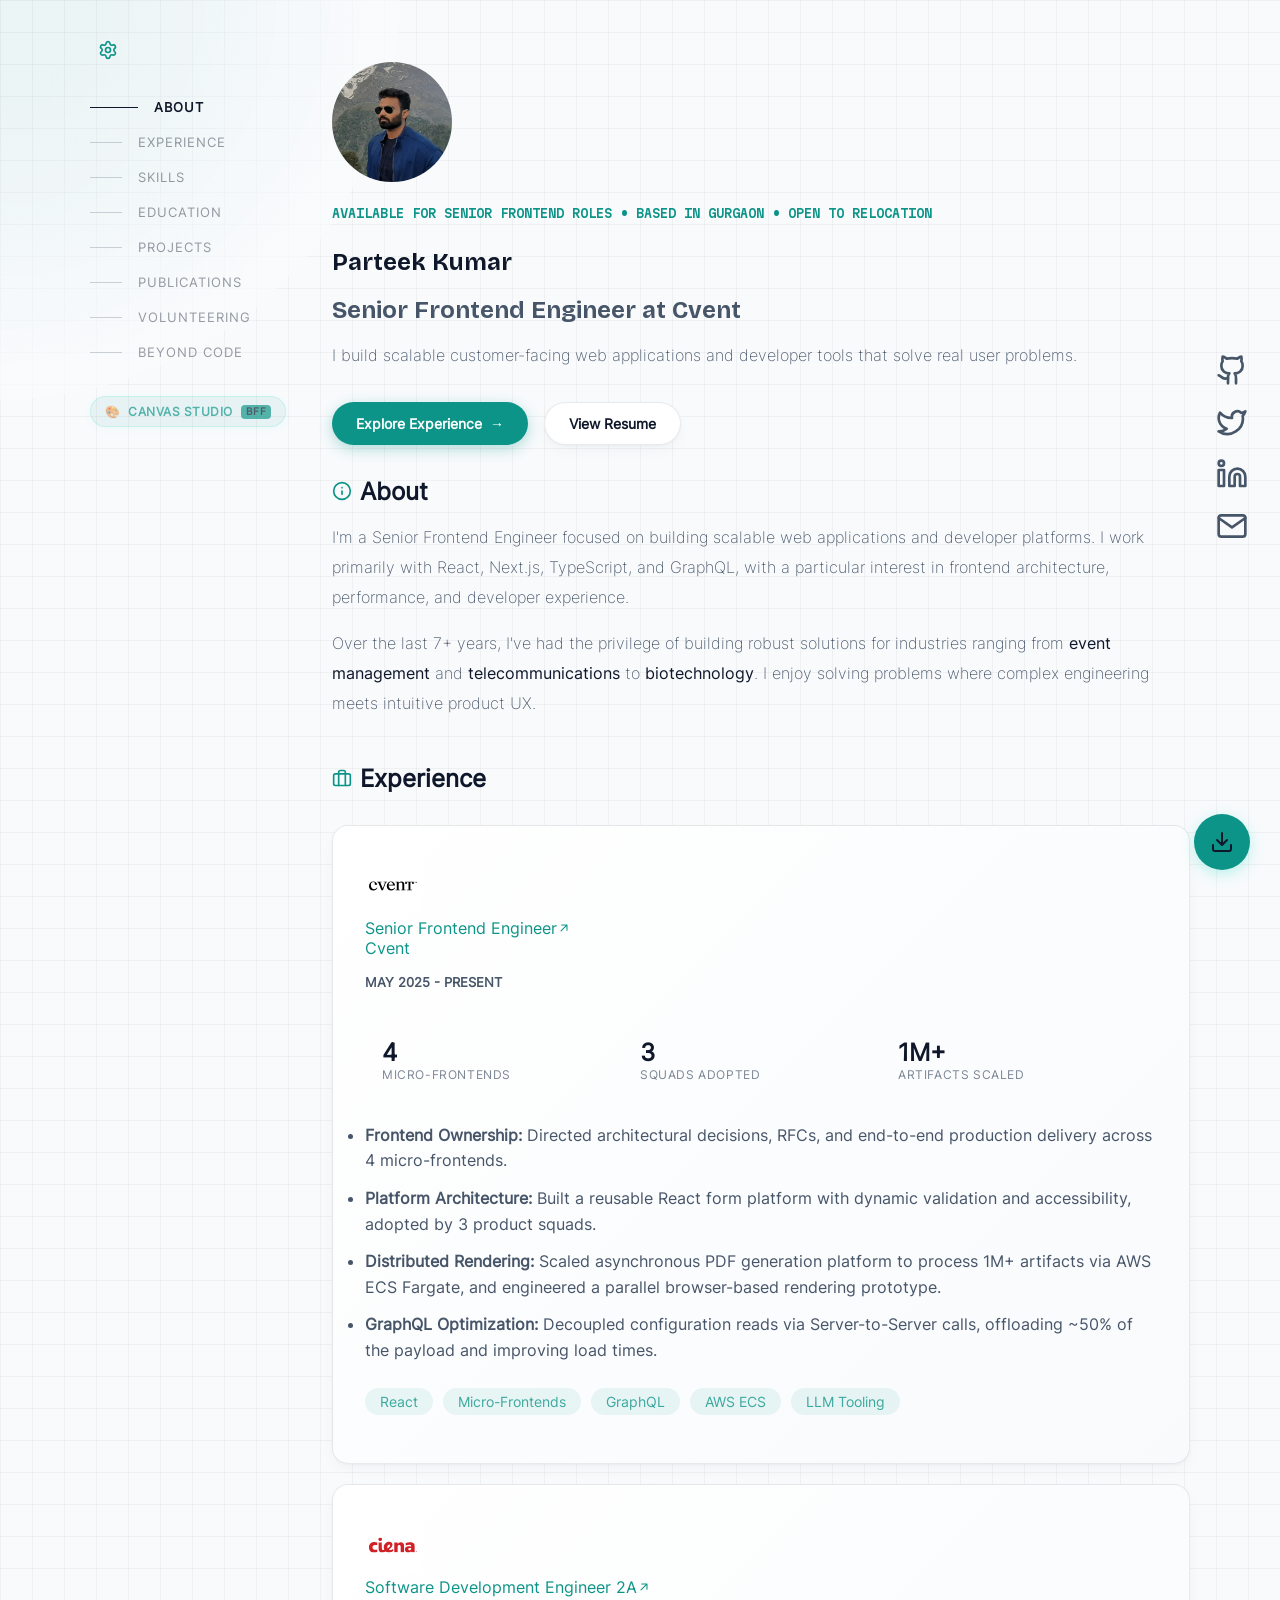
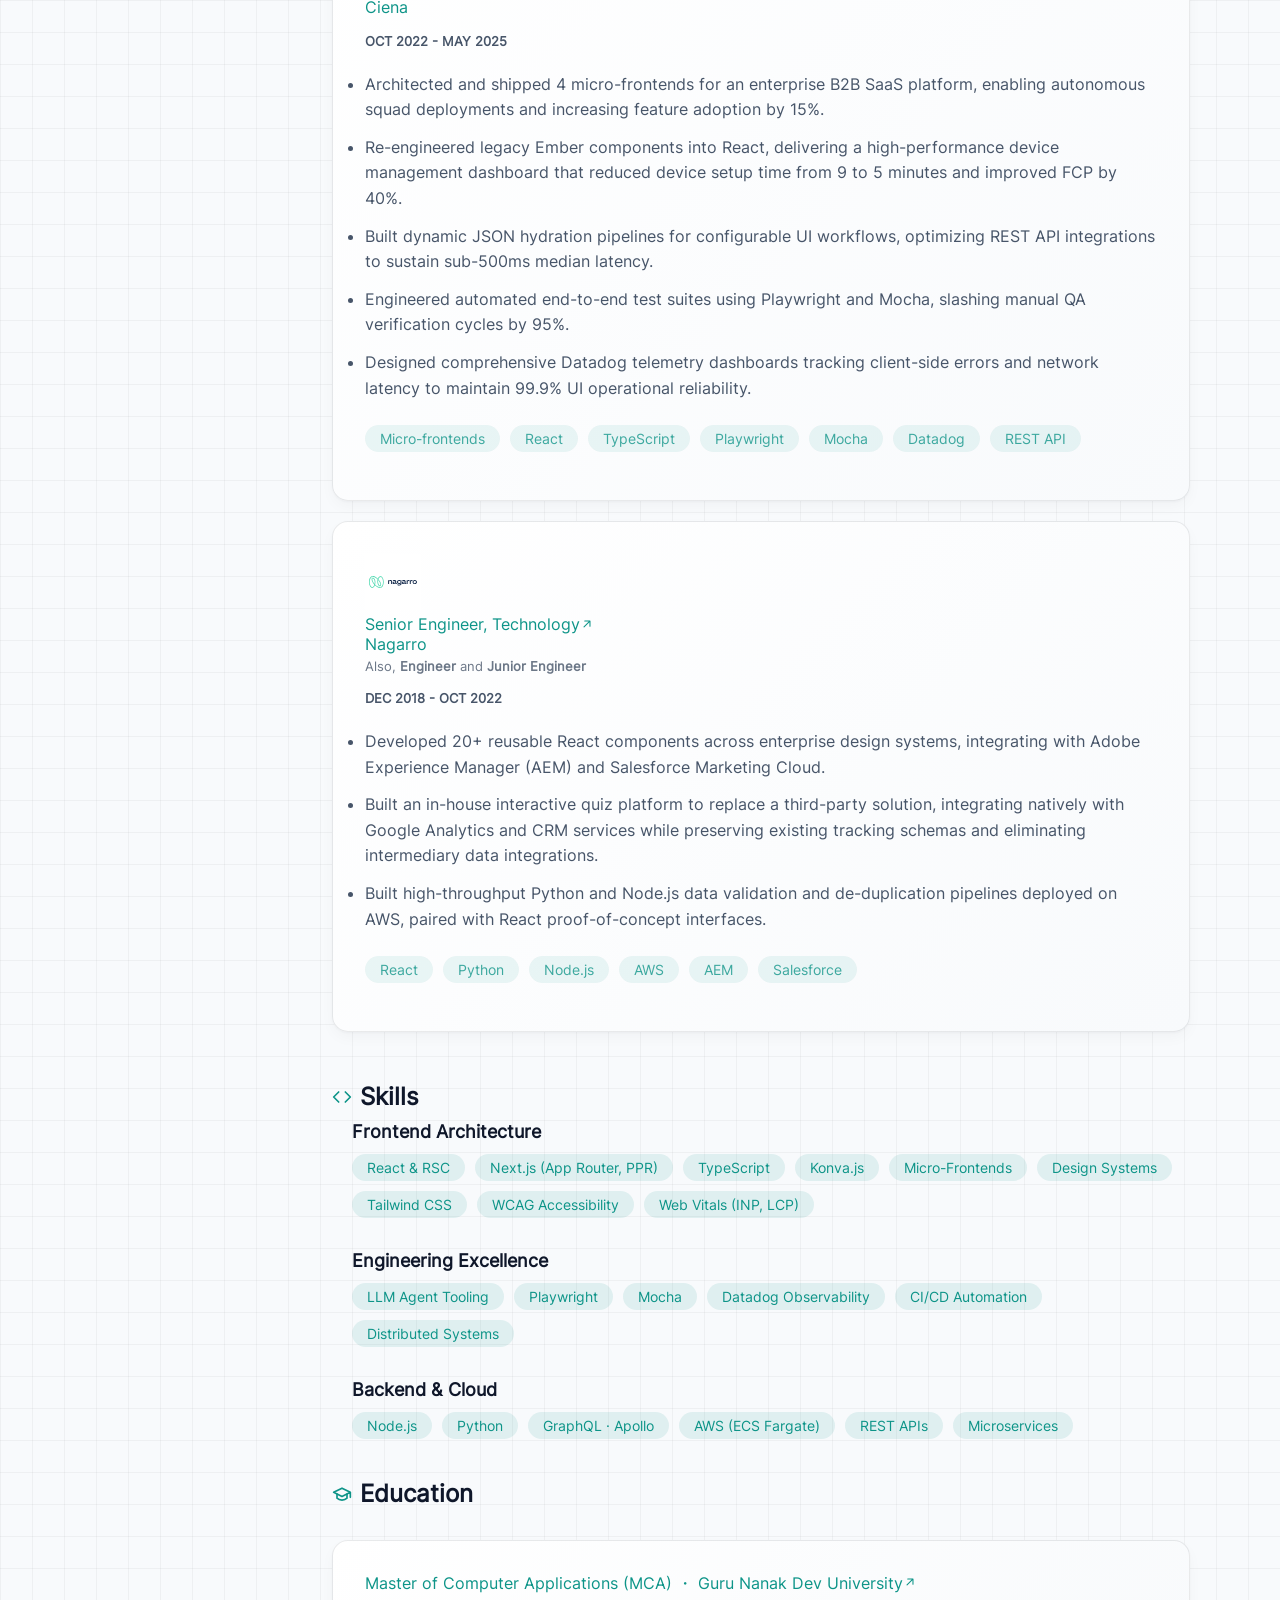
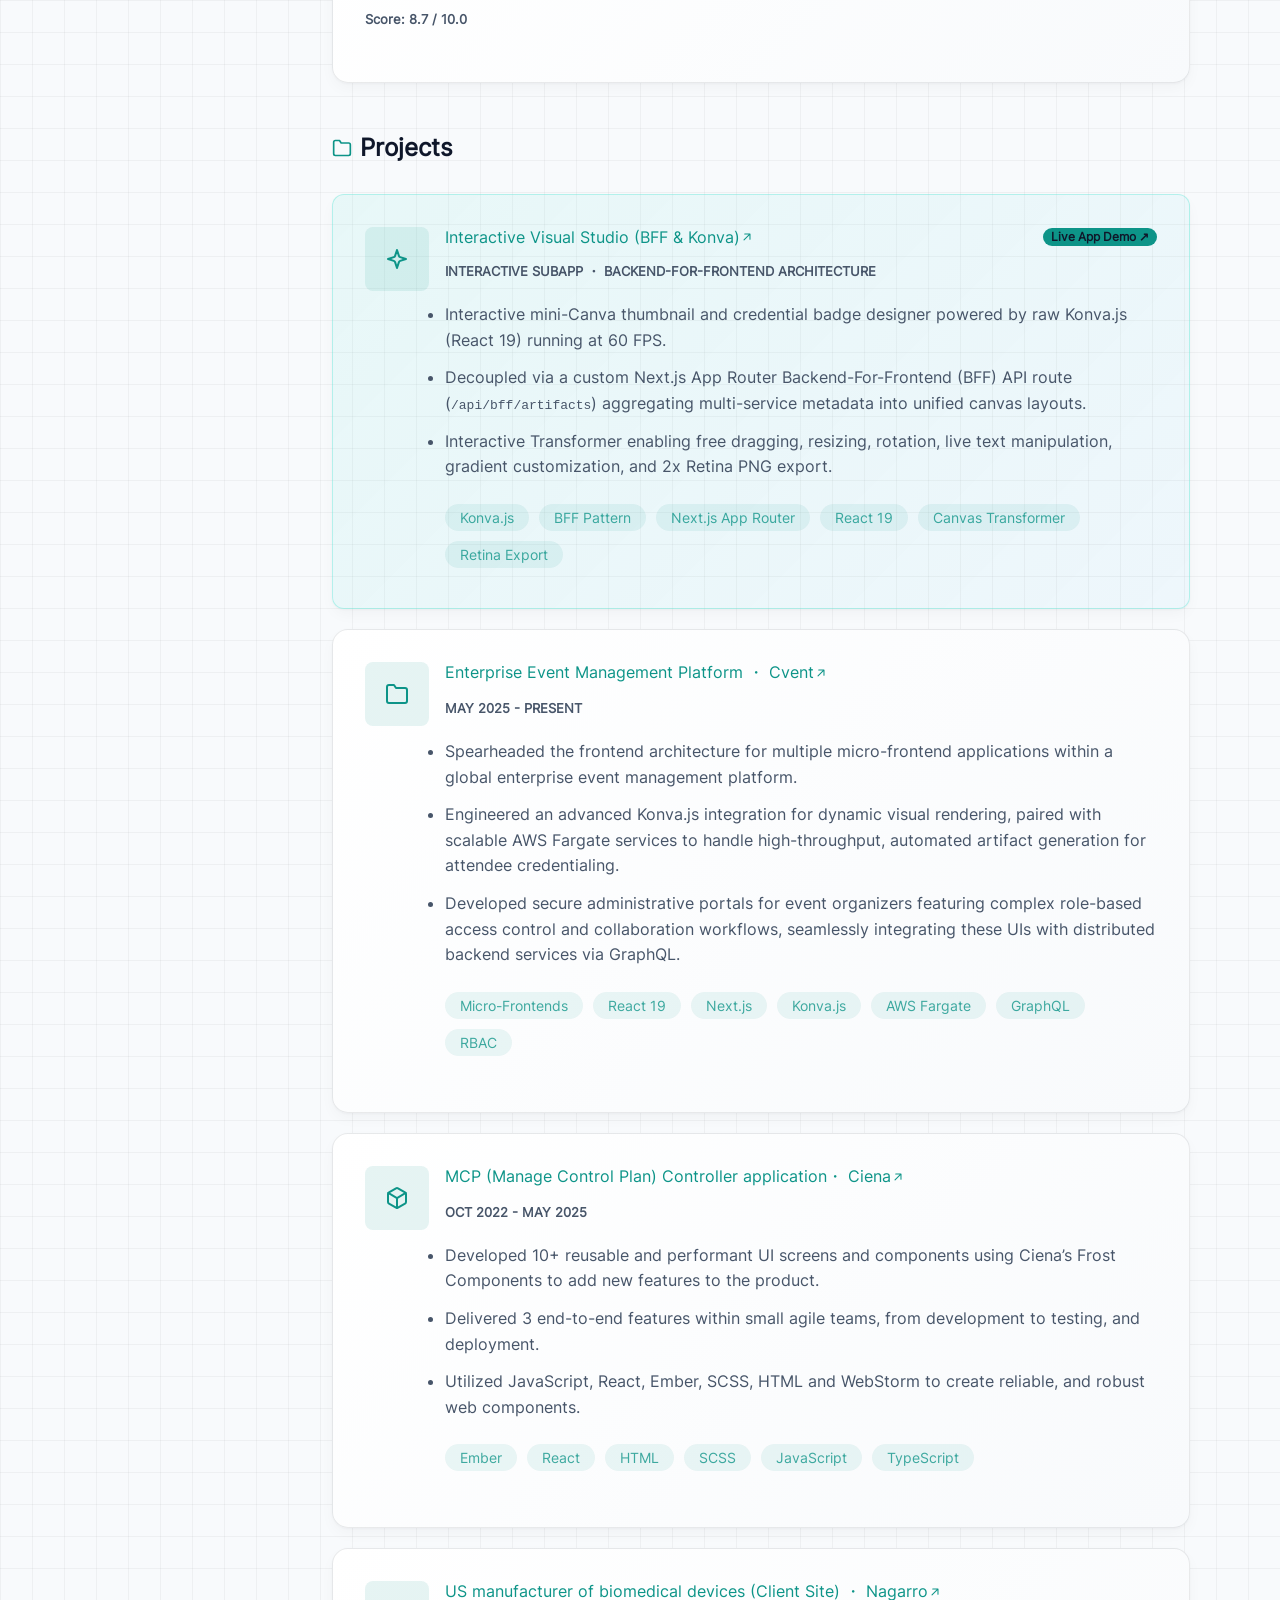
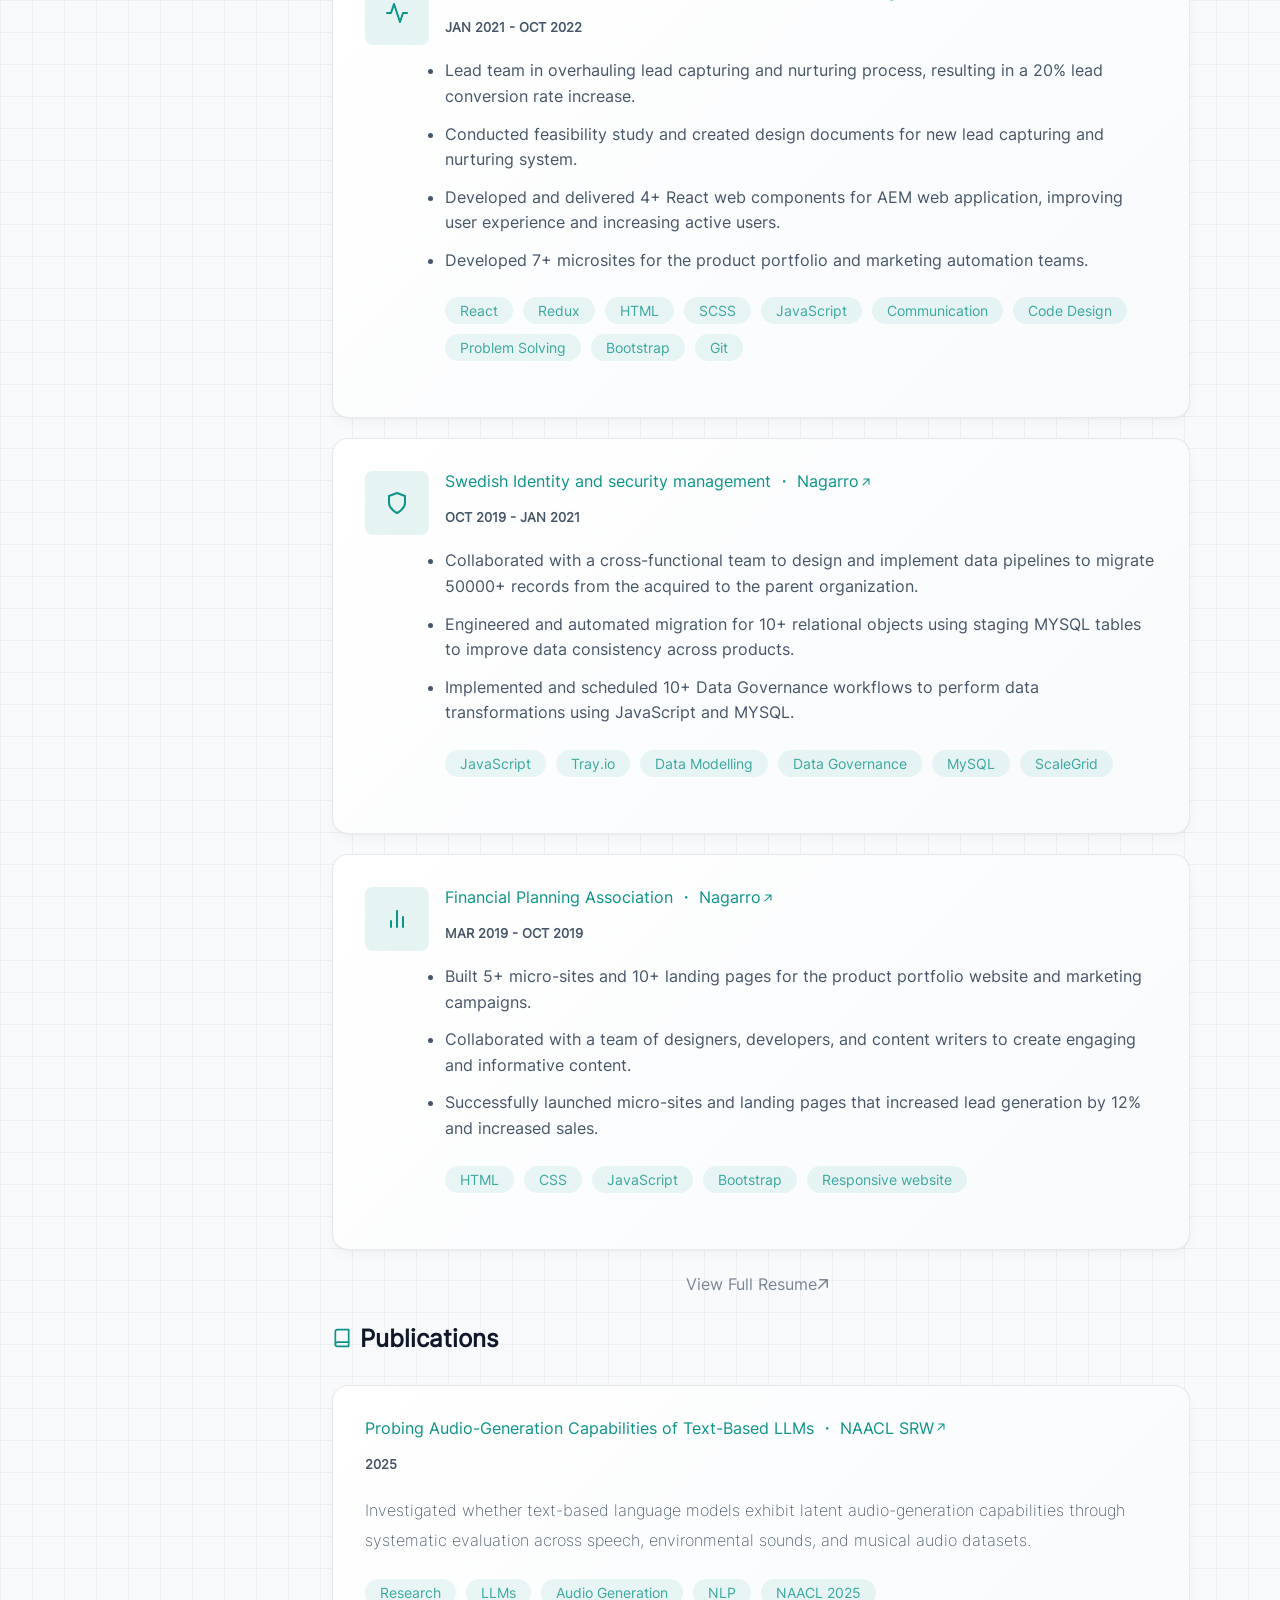
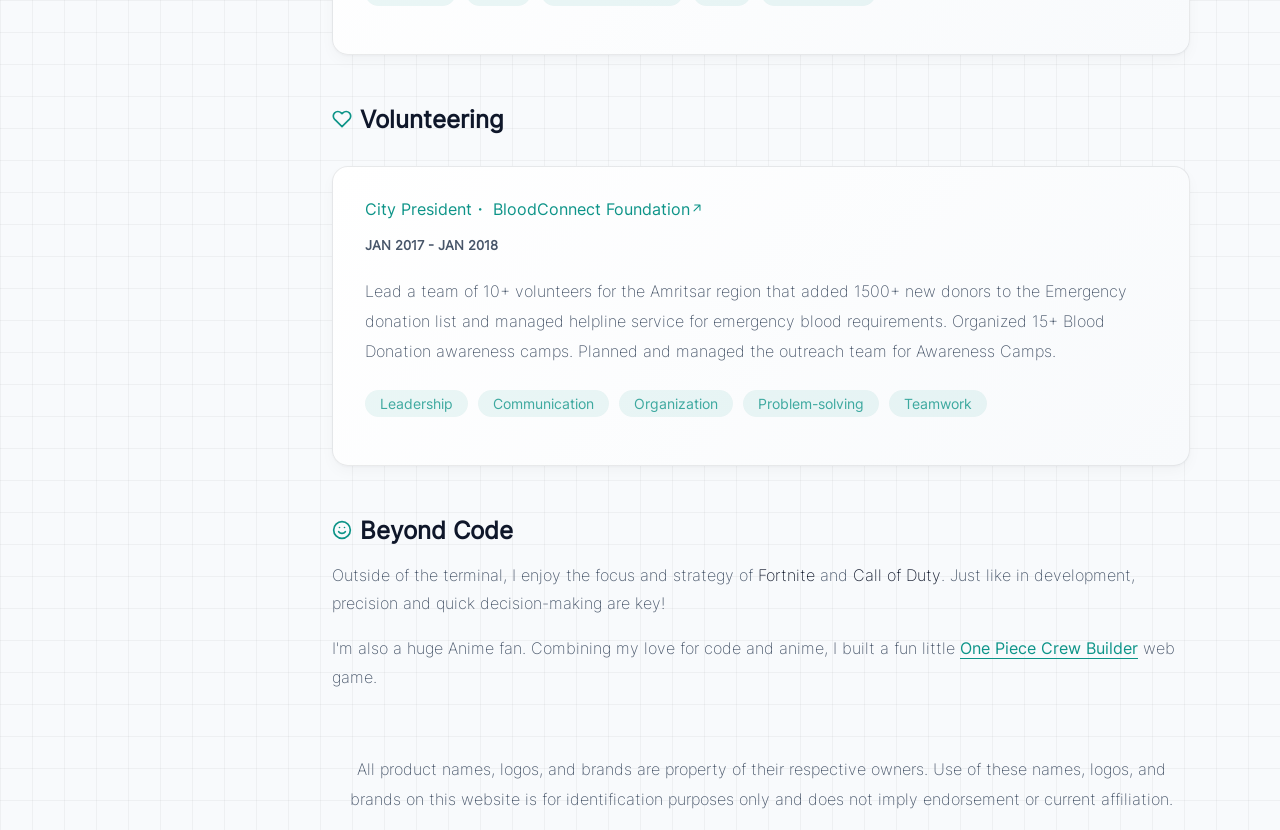
==== commit 5ceddc81: "deploy: update portfolio from Next.js build (2026-11-19T20:07:37.466Z)" ====
--- a/index.html
+++ b/index.html
@@ -1 +1 @@
-<!DOCTYPE html><html lang="en" class="scroll-smooth"><head><meta charSet="utf-8"/><meta name="viewport" content="width=device-width, initial-scale=1"/><link rel="preload" href="/_next/static/media/017d9bea37084d9b-s.p.179.vsfvxa6t5.woff2" as="font" crossorigin="" type="font/woff2"/><link rel="preload" href="/_next/static/media/ee9d8ff0751135e3-s.p.0clq22uw0kgh5.woff2" as="font" crossorigin="" type="font/woff2"/><link rel="preload" as="image" href="/images/profile-hires.jpg"/><link rel="preload" href="/images/cvent.svg" as="image"/><link rel="preload" href="/images/ciena.svg" as="image"/><link rel="preload" href="/images/nagarro.svg" as="image"/><link rel="stylesheet" href="/_next/static/chunks/044v1-ugfsp0p.css" data-precedence="next"/><link rel="preload" as="script" fetchPriority="low" href="/_next/static/chunks/0o.5cskazbnym.js"/><script src="/_next/static/chunks/0tszvp5wpnn-t.js" async=""></script><script src="/_next/static/chunks/0-ooabrilyxw5.js" async=""></script><script src="/_next/static/chunks/0h4bq73pogmtb.js" async=""></script><script src="/_next/static/chunks/turbopack-0_~4fnnpv9x80.js" async=""></script><script src="/_next/static/chunks/12linkzvlwq9z.js" async=""></script><script src="/_next/static/chunks/0d3shmwh5_nmn.js" async=""></script><script src="/_next/static/chunks/0~rga21g~ssw2.js" async=""></script><script src="/_next/static/chunks/04qle5mi~-ok0.js" async=""></script><meta name="next-size-adjust" content=""/><title>Parteek Kumar | Senior Frontend Engineer | Portfolio</title><meta name="description" content="Senior Frontend Engineer with 7+ years of experience building scalable web applications and developer tools using React, TypeScript, Next.js, and GraphQL. Open source contributor and published researcher."/><meta name="author" content="Parteek Kumar"/><meta name="keywords" content="Senior Frontend Engineer,UI Engineer,React Developer,Next.js,TypeScript,GraphQL,Web Developer,Portfolio,Parteek Kumar,Cvent,Ciena"/><meta name="robots" content="index, follow"/><meta property="og:title" content="Parteek Kumar | Senior Frontend Engineer | Portfolio"/><meta property="og:description" content="Senior Frontend Engineer with 7+ years of experience building scalable web applications with React, TypeScript, Next.js, and GraphQL. Open source contributor and published researcher."/><meta property="og:url" content="https://portfolio-nextjs-eight-cyan.vercel.app"/><meta property="og:site_name" content="Parteek Kumar Portfolio"/><meta property="og:locale" content="en_US"/><meta property="og:image" content="http://localhost:3000/images/logo.png"/><meta property="og:image:width" content="800"/><meta property="og:image:height" content="600"/><meta property="og:image:alt" content="Parteek Kumar Logo"/><meta property="og:type" content="website"/><meta name="twitter:card" content="summary_large_image"/><meta name="twitter:creator" content="@oberoi_parteek"/><meta name="twitter:title" content="Parteek Kumar | Senior Frontend Engineer | Portfolio"/><meta name="twitter:description" content="Senior Frontend Engineer with 7+ years of experience building scalable web applications with React, TypeScript, Next.js, and GraphQL."/><meta name="twitter:image" content="http://localhost:3000/images/logo.png"/><link rel="shortcut icon" href="/favicon.ico"/><link rel="icon" href="/icon.png"/><link rel="apple-touch-icon" href="/icon.png"/><script src="/_next/static/chunks/03~yq9q893hmn.js" noModule=""></script></head><body class="font-sans bricolage_grotesque_41550692-module__20uw4a__variable martian_mono_cac1e215-module__3S36aG__variable"><div hidden=""><!--$--><!--/$--></div><script>((a,b,c,d,e,f,g,h)=>{let i=document.documentElement,j=["light","dark"];function k(b){var c;(Array.isArray(a)?a:[a]).forEach(a=>{let c="class"===a,d=c&&f?e.map(a=>f[a]||a):e;c?(i.classList.remove(...d),i.classList.add(f&&f[b]?f[b]:b)):i.setAttribute(a,b)}),c=b,h&&j.includes(c)&&(i.style.colorScheme=c)}if(d)k(d);else try{let a=localStorage.getItem(b)||c,d=g&&"system"===a?window.matchMedia("(prefers-color-scheme: dark)").matches?"dark":"light":a;k(d)}catch(a){}})("data-theme","theme","system",null,["light","dark"],null,true,true)</script><div class="cursor-wrapper"><div class="cursor"></div></div><div><!-- 🎮 Psst... Do you know the Konami Code? (↑ ↑ ↓ ↓ ← → ← → B A) --></div><main class="app"><header style="width:18%;position:sticky;top:2em;height:fit-content"><div style="display:flex;justify-content:flex-start;margin-bottom:2rem"><div class="w-8 h-8"></div></div><ul class="nav" style="list-style:none;padding:0;margin:0;display:flex;flex-direction:column;gap:1.25rem"><li class="" style="padding:0"><a href="#about" style="display:flex;align-items:center;text-decoration:none;color:inherit;opacity:0.6;transition:all 0.2s ease"><span class="nav-indicator" style="display:inline-block;transition:all 0.15s cubic-bezier(.4, 0, .2, 1);background-color:rgb(var(--text-s-color));width:2rem;height:1px;margin-right:1rem;opacity:0.6"></span><small style="font-size:0.8rem;font-weight:500;letter-spacing:1px">ABOUT</small></a></li><li class="" style="padding:0"><a href="#experience" style="display:flex;align-items:center;text-decoration:none;color:inherit;opacity:0.6;transition:all 0.2s ease"><span class="nav-indicator" style="display:inline-block;transition:all 0.15s cubic-bezier(.4, 0, .2, 1);background-color:rgb(var(--text-s-color));width:2rem;height:1px;margin-right:1rem;opacity:0.6"></span><small style="font-size:0.8rem;font-weight:500;letter-spacing:1px">EXPERIENCE</small></a></li><li class="" style="padding:0"><a href="#skills" style="display:flex;align-items:center;text-decoration:none;color:inherit;opacity:0.6;transition:all 0.2s ease"><span class="nav-indicator" style="display:inline-block;transition:all 0.15s cubic-bezier(.4, 0, .2, 1);background-color:rgb(var(--text-s-color));width:2rem;height:1px;margin-right:1rem;opacity:0.6"></span><small style="font-size:0.8rem;font-weight:500;letter-spacing:1px">SKILLS</small></a></li><li class="" style="padding:0"><a href="#education" style="display:flex;align-items:center;text-decoration:none;color:inherit;opacity:0.6;transition:all 0.2s ease"><span class="nav-indicator" style="display:inline-block;transition:all 0.15s cubic-bezier(.4, 0, .2, 1);background-color:rgb(var(--text-s-color));width:2rem;height:1px;margin-right:1rem;opacity:0.6"></span><small style="font-size:0.8rem;font-weight:500;letter-spacing:1px">EDUCATION</small></a></li><li class="" style="padding:0"><a href="#projects" style="display:flex;align-items:center;text-decoration:none;color:inherit;opacity:0.6;transition:all 0.2s ease"><span class="nav-indicator" style="display:inline-block;transition:all 0.15s cubic-bezier(.4, 0, .2, 1);background-color:rgb(var(--text-s-color));width:2rem;height:1px;margin-right:1rem;opacity:0.6"></span><small style="font-size:0.8rem;font-weight:500;letter-spacing:1px">PROJECTS</small></a></li><li class="" style="padding:0"><a href="#publications" style="display:flex;align-items:center;text-decoration:none;color:inherit;opacity:0.6;transition:all 0.2s ease"><span class="nav-indicator" style="display:inline-block;transition:all 0.15s cubic-bezier(.4, 0, .2, 1);background-color:rgb(var(--text-s-color));width:2rem;height:1px;margin-right:1rem;opacity:0.6"></span><small style="font-size:0.8rem;font-weight:500;letter-spacing:1px">PUBLICATIONS</small></a></li><li class="" style="padding:0"><a href="#volunteering" style="display:flex;align-items:center;text-decoration:none;color:inherit;opacity:0.6;transition:all 0.2s ease"><span class="nav-indicator" style="display:inline-block;transition:all 0.15s cubic-bezier(.4, 0, .2, 1);background-color:rgb(var(--text-s-color));width:2rem;height:1px;margin-right:1rem;opacity:0.6"></span><small style="font-size:0.8rem;font-weight:500;letter-spacing:1px">VOLUNTEERING</small></a></li><li class="" style="padding:0"><a href="#beyond-code" style="display:flex;align-items:center;text-decoration:none;color:inherit;opacity:0.6;transition:all 0.2s ease"><span class="nav-indicator" style="display:inline-block;transition:all 0.15s cubic-bezier(.4, 0, .2, 1);background-color:rgb(var(--text-s-color));width:2rem;height:1px;margin-right:1rem;opacity:0.6"></span><small style="font-size:0.8rem;font-weight:500;letter-spacing:1px">BEYOND CODE</small></a></li><li style="padding:0.75rem 0 0 0;margin-top:0.25rem"><a style="display:inline-flex;align-items:center;gap:0.5rem;padding:0.45rem 0.85rem;border-radius:9999px;background:var(--color-bg-marine-light, rgba(92, 229, 212, 0.1));border:1px solid rgba(92, 229, 212, 0.35);color:var(--color-marine, #5CE5D4);font-size:0.75rem;font-weight:700;letter-spacing:0.5px;text-decoration:none;white-space:nowrap;transition:all 0.2s ease" href="/studio"><span style="display:inline-flex;align-items:center;gap:0.35rem;white-space:nowrap"><span>🎨</span><span>CANVAS STUDIO</span></span><span style="font-size:0.62rem;background:var(--color-marine, #5CE5D4);color:#0F172A;padding:1px 5px;border-radius:4px;font-weight:800;line-height:1.2">BFF</span></a></li></ul></header><div class="contact"><div class="wrapper"><ul aria-label="Social media" style="display:flex;align-items:center;gap:1rem"><li class="tooltip"><span class="tooltiptext">Github</span><a href="https://github.com/oberoiparteek" target="_blank" rel="noopener noreferrer" aria-label="GitHub"><svg xmlns="http://www.w3.org/2000/svg" width="24" height="24" viewBox="0 0 24 24" fill="none" stroke="currentColor" stroke-width="2" stroke-linecap="round" stroke-linejoin="round"><path d="M15 22v-4a4.8 4.8 0 0 0-1-3.5c3 0 6-2 6-5.5.08-1.25-.27-2.48-1-3.5.28-1.15.28-2.35 0-3.5 0 0-1 0-3 1.5-2.64-.5-5.36-.5-8 0C6 2 5 2 5 2c-.3 1.15-.3 2.35 0 3.5A5.403 5.403 0 0 0 4 9c0 3.5 3 5.5 6 5.5-.39.49-.68 1.05-.85 1.65-.17.6-.22 1.23-.15 1.85v4"></path><path d="M9 18c-4.51 2-5-2-7-2"></path></svg></a></li><li class="tooltip"><span class="tooltiptext">Twitter</span><a href="https://twitter.com/oberoi_parteek" target="_blank" rel="noopener noreferrer" aria-label="Twitter"><svg xmlns="http://www.w3.org/2000/svg" width="24" height="24" viewBox="0 0 24 24" fill="none" stroke="currentColor" stroke-width="2" stroke-linecap="round" stroke-linejoin="round"><path d="M22 4s-.7 2.1-2 3.4c1.6 10-9.4 17.3-18 11.6 2.2.1 4.4-.6 6-2C3 15.5.5 9.6 3 5c2.2 2.6 5.6 4.1 9 4-.9-4.2 4-6.6 7-3.8 1.1 0 3-1.2 3-1.2z"></path></svg></a></li><li class="tooltip"><span class="tooltiptext">LinkedIn</span><a href="https://www.linkedin.com/in/kumarparteek/" target="_blank" rel="noopener noreferrer" aria-label="LinkedIn"><svg xmlns="http://www.w3.org/2000/svg" width="24" height="24" viewBox="0 0 24 24" fill="none" stroke="currentColor" stroke-width="2" stroke-linecap="round" stroke-linejoin="round"><path d="M16 8a6 6 0 0 1 6 6v7h-4v-7a2 2 0 0 0-2-2 2 2 0 0 0-2 2v7h-4v-7a6 6 0 0 1 6-6z"></path><rect x="2" y="9" width="4" height="12"></rect><circle cx="4" cy="4" r="2"></circle></svg></a></li><li class="tooltip"><span class="tooltiptext">Email</span><a href="mailto:oberoi.parteek@gmail.com" target="_blank" rel="noopener noreferrer" aria-label="Email"><svg xmlns="http://www.w3.org/2000/svg" width="24" height="24" viewBox="0 0 24 24" fill="none" stroke="currentColor" stroke-width="2" stroke-linecap="round" stroke-linejoin="round"><path d="M4 4h16c1.1 0 2 .9 2 2v12c0 1.1-.9 2-2 2H4c-1.1 0-2-.9-2-2V6c0-1.1.9-2 2-2z"></path><polyline points="22,6 12,13 2,6"></polyline></svg></a></li></ul></div></div><div class="sections-container"><section id="about" style="opacity:0;transform:translateY(16px)"><div class="mb-12"><div class="mb-6"><img alt="Parteek Kumar" width="96" height="96" decoding="async" data-nimg="1" class="rounded-full shadow-md border-2" style="color:transparent;width:120px;height:120px;min-width:120px;min-height:120px;border-radius:50%;border-color:var(--color-marine);object-fit:cover" src="/images/profile-hires.jpg"/></div><p class="mb-4 tracking-widest" style="font-family:var(--font-martian), ui-monospace, monospace;color:var(--color-marine);opacity:1;text-transform:uppercase;font-size:0.75rem;font-weight:600"><span class="inline-block w-1.5 h-1.5 rounded-full mr-2 animate-pulse" style="background-color:var(--color-marine);transform:translateY(-1px)"></span>Available for Senior Frontend roles • Based in Gurgaon • Open to relocation</p><h1 class="text-5xl sm:text-6xl font-bold tracking-tight mb-2" style="font-family:var(--font-bricolage), sans-serif">Parteek Kumar</h1><h2 class="text-lg sm:text-xl font-medium mb-5" style="font-family:var(--font-bricolage), sans-serif;color:rgb(var(--text-s-color))">Senior Frontend Engineer at Cvent</h2><p class="text-base max-w-sm opacity-80" style="color:rgb(var(--text-s-color))">I build scalable customer-facing web applications and developer tools that solve real user problems.</p><div style="display:flex;flex-wrap:wrap;gap:1rem;margin-top:2rem;margin-bottom:2rem"><a href="#experience" style="display:inline-flex;align-items:center;justify-content:center;padding:0.75rem 1.5rem;font-size:0.875rem;font-weight:600;border-radius:9999px;transition:all 0.3s;background:var(--color-marine);color:var(--color-on-marine);box-shadow:0 4px 14px rgba(13, 148, 136, 0.3);text-decoration:none">Explore Experience <span style="margin-left:0.5rem">→</span></a><a href="/r" target="_blank" rel="noreferrer" style="display:inline-flex;align-items:center;justify-content:center;padding:0.75rem 1.5rem;font-size:0.875rem;font-weight:600;border-radius:9999px;transition:all 0.3s;background:var(--glass-bg-start);color:var(--text-heading-color);border:1px solid var(--glass-border);box-shadow:var(--card-shadow);backdrop-filter:blur(12px);-webkit-backdrop-filter:blur(12px);text-decoration:none">View Resume</a></div><div class="mobile-hero-socials" style="display:none;align-items:center;gap:1.25rem;margin-top:1rem;margin-bottom:1.5rem"><a href="https://github.com/oberoiparteek" target="_blank" rel="noopener noreferrer" aria-label="GitHub" style="color:var(--text-heading-color);opacity:0.8;transition:opacity 0.2s"><svg xmlns="http://www.w3.org/2000/svg" width="22" height="22" viewBox="0 0 24 24" fill="none" stroke="currentColor" stroke-width="2" stroke-linecap="round" stroke-linejoin="round"><path d="M15 22v-4a4.8 4.8 0 0 0-1-3.5c3 0 6-2 6-5.5.08-1.25-.27-2.48-1-3.5.28-1.15.28-2.35 0-3.5 0 0-1 0-3 1.5-2.64-.5-5.36-.5-8 0C6 2 5 2 5 2c-.3 1.15-.3 2.35 0 3.5A5.403 5.403 0 0 0 4 9c0 3.5 3 5.5 6 5.5-.39.49-.68 1.05-.85 1.65-.17.6-.22 1.23-.15 1.85v4"></path><path d="M9 18c-4.51 2-5-2-7-2"></path></svg></a><a href="https://twitter.com/oberoi_parteek" target="_blank" rel="noopener noreferrer" aria-label="Twitter" style="color:var(--text-heading-color);opacity:0.8;transition:opacity 0.2s"><svg xmlns="http://www.w3.org/2000/svg" width="22" height="22" viewBox="0 0 24 24" fill="none" stroke="currentColor" stroke-width="2" stroke-linecap="round" stroke-linejoin="round"><path d="M22 4s-.7 2.1-2 3.4c1.6 10-9.4 17.3-18 11.6 2.2.1 4.4-.6 6-2C3 15.5.5 9.6 3 5c2.2 2.6 5.6 4.1 9 4-.9-4.2 4-6.6 7-3.8 1.1 0 3-1.2 3-1.2z"></path></svg></a><a href="https://www.linkedin.com/in/kumarparteek/" target="_blank" rel="noopener noreferrer" aria-label="LinkedIn" style="color:var(--text-heading-color);opacity:0.8;transition:opacity 0.2s"><svg xmlns="http://www.w3.org/2000/svg" width="22" height="22" viewBox="0 0 24 24" fill="none" stroke="currentColor" stroke-width="2" stroke-linecap="round" stroke-linejoin="round"><path d="M16 8a6 6 0 0 1 6 6v7h-4v-7a2 2 0 0 0-2-2 2 2 0 0 0-2 2v7h-4v-7a6 6 0 0 1 6-6z"></path><rect x="2" y="9" width="4" height="12"></rect><circle cx="4" cy="4" r="2"></circle></svg></a><a href="mailto:oberoi.parteek@gmail.com" target="_blank" rel="noopener noreferrer" aria-label="Email" style="color:var(--color-marine);opacity:0.9;transition:opacity 0.2s"><svg xmlns="http://www.w3.org/2000/svg" width="22" height="22" viewBox="0 0 24 24" fill="none" stroke="currentColor" stroke-width="2" stroke-linecap="round" stroke-linejoin="round"><path d="M4 4h16c1.1 0 2 .9 2 2v12c0 1.1-.9 2-2 2H4c-1.1 0-2-.9-2-2V6c0-1.1.9-2 2-2z"></path><polyline points="22,6 12,13 2,6"></polyline></svg></a></div></div><div class="heading-sticky"><h2 style="display:flex;align-items:center;gap:8px"><span style="display:flex;align-items:center;color:var(--color-marine)"><svg xmlns="http://www.w3.org/2000/svg" width="20" height="20" viewBox="0 0 24 24" fill="none" stroke="currentColor" stroke-width="2" stroke-linecap="round" stroke-linejoin="round"><circle cx="12" cy="12" r="10"></circle><line x1="12" y1="16" x2="12" y2="12"></line><line x1="12" y1="8" x2="12.01" y2="8"></line></svg></span>About</h2></div><p>I&#x27;m a Senior Frontend Engineer focused on building scalable web applications and developer platforms. I work primarily with React, Next.js, TypeScript, and GraphQL, with a particular interest in frontend architecture, performance, and developer experience.</p><p>Over the last 7+ years, I&#x27;ve had the privilege of building robust solutions for industries ranging from <b>event management</b> and <b>telecommunications</b> to <b>biotechnology</b>. I enjoy solving problems where complex engineering meets intuitive product UX.</p></section><section id="experience" style="opacity:0;transform:translateY(16px)"><div class="heading-sticky"><h2 style="display:flex;align-items:center;gap:8px"><span style="display:flex;align-items:center;color:var(--color-marine)"><svg xmlns="http://www.w3.org/2000/svg" width="20" height="20" viewBox="0 0 24 24" fill="none" stroke="currentColor" stroke-width="2" stroke-linecap="round" stroke-linejoin="round"><rect x="2" y="7" width="20" height="14" rx="2" ry="2"></rect><path d="M16 21V5a2 2 0 0 0-2-2h-4a2 2 0 0 0-2 2v16"></path></svg></span>Experience</h2></div><div class="experiences"><div class="tilt-wrapper" style="transform-style:preserve-3d;will-change:auto"><a href="https://www.cvent.com/" target="_blank" class="exp"><div class="flex items-start gap-4 mb-2"><img src="/images/cvent.svg" alt="Cvent Logo" style="width:48px;height:48px;min-width:48px;min-height:48px;background-color:white;padding:4px" class="rounded-lg shadow-sm bg-white p-1 object-contain grayscale group-hover:grayscale-0 transition-all duration-300"/><div><span class="title link-svg text-lg" title="Job title" style="display:flex;align-items:center">Senior Frontend Engineer<svg xmlns="http://www.w3.org/2000/svg" viewBox="0 0 20 20" fill="currentColor" class="inline-block h-4 w-4 shrink-0 transition-transform group-hover/link:-translate-y-1 group-hover/link:translate-x-1 group-focus-visible/link:-translate-y-1 group-focus-visible/link:translate-x-1 motion-reduce:transition-none ml-1 translate-y-px" aria-hidden="true"><path fill-rule="evenodd" d="M5.22 14.78a.75.75 0 001.06 0l7.22-7.22v5.69a.75.75 0 001.5 0v-7.5a.75.75 0 00-.75-.75h-7.5a.75.75 0 000 1.5h5.69l-7.22 7.22a.75.75 0 000 1.06z" clip-rule="evenodd"></path></svg></span><span class="text-sm font-medium mt-1 inline-block" style="color:var(--color-marine)">Cvent</span></div></div><p><small title="Duration">MAY 2025 - PRESENT</small></p><div style="display:grid;grid-template-columns:repeat(3, 1fr);gap:1rem;margin-top:1.5rem;margin-bottom:1.5rem;background:rgba(255, 255, 255, 0.03);padding:1rem;border-radius:8px;border:1px solid rgba(255, 255, 255, 0.05)"><div><div style="font-size:1.5rem;font-weight:700;color:var(--text-heading-color)">4</div><div style="font-size:0.75rem;opacity:0.7;text-transform:uppercase;letter-spacing:0.05em">Micro-frontends</div></div><div><div style="font-size:1.5rem;font-weight:700;color:var(--text-heading-color)">3</div><div style="font-size:0.75rem;opacity:0.7;text-transform:uppercase;letter-spacing:0.05em">Squads Adopted</div></div><div><div style="font-size:1.5rem;font-weight:700;color:var(--text-heading-color)">1M+</div><div style="font-size:0.75rem;opacity:0.7;text-transform:uppercase;letter-spacing:0.05em">Artifacts Scaled</div></div></div><ul class="text-sm leading-normal list-disc ml-6 space-y-2"><li><strong>Frontend Ownership:</strong> Directed architectural decisions, RFCs, and end-to-end production delivery across 4 micro-frontends.</li><li><strong>Platform Architecture:</strong> Built a reusable React form platform with dynamic validation and accessibility, adopted by 3 product squads.</li><li><strong>Distributed Rendering:</strong> Scaled asynchronous PDF generation platform to process 1M+ artifacts via AWS ECS Fargate, and engineered a parallel browser-based rendering prototype.</li><li><strong>GraphQL Optimization:</strong> Decoupled configuration reads via Server-to-Server calls, offloading ~50% of the payload and improving load times.</li></ul><ul class="badge-wrapper"><li class="badge">React</li><li class="badge">Micro-Frontends</li><li class="badge">GraphQL</li><li class="badge">AWS ECS</li><li class="badge">LLM Tooling</li></ul><p></p></a></div><div class="tilt-wrapper" style="transform-style:preserve-3d;will-change:auto"><a href="https://www.ciena.com/products/manage-control-plan" target="_blank" class="exp"><div class="flex items-start gap-4 mb-2"><img src="/images/ciena.svg" alt="Ciena Logo" style="width:48px;height:48px;min-width:48px;min-height:48px;background-color:white;padding:4px" class="rounded-lg shadow-sm bg-white p-1 object-contain grayscale group-hover:grayscale-0 transition-all duration-300"/><div><span class="title link-svg text-lg" title="Job title" style="display:flex;align-items:center">Software Development Engineer 2A<svg role="presentation" xmlns="http://www.w3.org/2000/svg" viewBox="0 0 20 20" fill="currentColor" class="inline-block h-4 w-4 shrink-0 transition-transform group-hover/link:-translate-y-1 group-hover/link:translate-x-1 group-focus-visible/link:-translate-y-1 group-focus-visible/link:translate-x-1 motion-reduce:transition-none ml-1 translate-y-px" aria-hidden="true"><path fill-rule="evenodd" d="M5.22 14.78a.75.75 0 001.06 0l7.22-7.22v5.69a.75.75 0 001.5 0v-7.5a.75.75 0 00-.75-.75h-7.5a.75.75 0 000 1.5h5.69l-7.22 7.22a.75.75 0 000 1.06z" clip-rule="evenodd"></path></svg></span><span class="text-sm font-medium mt-1 inline-block" style="color:var(--color-marine)">Ciena</span></div></div><p><small title="Duration">OCT 2022 - MAY 2025</small></p><ul class="mt-2 text-sm leading-normal list-disc ml-6 space-y-2"><li>Architected and shipped 4 micro-frontends for an enterprise B2B SaaS platform, enabling autonomous squad deployments and increasing feature adoption by 15%.</li><li>Re-engineered legacy Ember components into React, delivering a high-performance device management dashboard that reduced device setup time from 9 to 5 minutes and improved FCP by 40%.</li><li>Built dynamic JSON hydration pipelines for configurable UI workflows, optimizing REST API integrations to sustain sub-500ms median latency.</li><li>Engineered automated end-to-end test suites using Playwright and Mocha, slashing manual QA verification cycles by 95%.</li><li>Designed comprehensive Datadog telemetry dashboards tracking client-side errors and network latency to maintain 99.9% UI operational reliability.</li></ul><ul class="badge-wrapper"><li class="badge">Micro-frontends</li><li class="badge">React</li><li class="badge">TypeScript</li><li class="badge">Playwright</li><li class="badge">Mocha</li><li class="badge">Datadog</li><li class="badge">REST API</li></ul><p></p></a></div><div class="tilt-wrapper" style="transform-style:preserve-3d;will-change:auto"><a href="https://www.nagarro.com/en" target="_blank" class="exp"><div class="flex items-start gap-4 mb-2"><img src="/images/nagarro.svg" alt="Nagarro Logo" style="width:48px;height:48px;min-width:48px;min-height:48px;background-color:white;padding:4px" class="rounded-lg shadow-sm bg-white p-1 object-contain grayscale group-hover:grayscale-0 transition-all duration-300"/><div><span class="title link-svg text-lg" title="Job title" style="display:flex;align-items:center">Senior Engineer, Technology<svg role="presentation" xmlns="http://www.w3.org/2000/svg" viewBox="0 0 20 20" fill="currentColor" class="inline-block h-4 w-4 shrink-0 transition-transform group-hover/link:-translate-y-1 group-hover/link:translate-x-1 group-focus-visible/link:-translate-y-1 group-focus-visible/link:translate-x-1 motion-reduce:transition-none ml-1 translate-y-px" aria-hidden="true"><path fill-rule="evenodd" d="M5.22 14.78a.75.75 0 001.06 0l7.22-7.22v5.69a.75.75 0 001.5 0v-7.5a.75.75 0 00-.75-.75h-7.5a.75.75 0 000 1.5h5.69l-7.22 7.22a.75.75 0 000 1.06z" clip-rule="evenodd"></path></svg></span><span class="text-sm font-medium mt-1 inline-block" style="color:var(--color-marine)">Nagarro</span><div class="link-svg" style="padding-top:4px;font-size:13px;opacity:0.8" title="Job title">Also, <b>Engineer</b> and <b>Junior Engineer</b></div></div></div><p><small title="Duration">DEC 2018 - OCT 2022</small></p><ul class="mt-2 text-sm leading-normal list-disc ml-6 space-y-2"><li>Developed 20+ reusable React components across enterprise design systems, integrating with Adobe Experience Manager (AEM) and Salesforce Marketing Cloud.</li><li>Built an in-house interactive quiz platform to replace a third-party solution, integrating natively with Google Analytics and CRM services while preserving existing tracking schemas and eliminating intermediary data integrations.</li><li>Built high-throughput Python and Node.js data validation and de-duplication pipelines deployed on AWS, paired with React proof-of-concept interfaces.</li></ul><ul class="badge-wrapper"><li class="badge">React</li><li class="badge">Python</li><li class="badge">Node.js</li><li class="badge">AWS</li><li class="badge">AEM</li><li class="badge">Salesforce</li></ul><p></p></a></div></div></section><section id="skills" style="opacity:0;transform:translateY(16px)"><div class="heading-sticky"><h2 style="display:flex;align-items:center;gap:8px"><span style="display:flex;align-items:center;color:var(--color-marine)"><svg xmlns="http://www.w3.org/2000/svg" width="20" height="20" viewBox="0 0 24 24" fill="none" stroke="currentColor" stroke-width="2" stroke-linecap="round" stroke-linejoin="round"><polyline points="16 18 22 12 16 6"></polyline><polyline points="8 6 2 12 8 18"></polyline></svg></span>Skills</h2></div><div class="skills"><div class="frontend"><h3 style="color:var(--text-heading-color);font-weight:600;margin-top:0.5rem;margin-bottom:0.75rem;font-size:1.1rem">Frontend Architecture</h3><ul class="badge-wrapper green"><li class="badge">React &amp; RSC</li><li class="badge">Next.js (App Router, PPR)</li><li class="badge">TypeScript</li><li class="badge">Konva.js</li><li class="badge">Micro-Frontends</li><li class="badge">Design Systems</li><li class="badge">Tailwind CSS</li><li class="badge">WCAG Accessibility</li><li class="badge">Web Vitals (INP, LCP)</li></ul></div><div class="sdetools"><h3 style="color:var(--text-heading-color);font-weight:600;margin-top:2rem;margin-bottom:0.75rem;font-size:1.1rem">Engineering Excellence</h3><ul class="badge-wrapper green"><li class="badge">LLM Agent Tooling</li><li class="badge">Playwright</li><li class="badge">Mocha</li><li class="badge">Datadog Observability</li><li class="badge">CI/CD Automation</li><li class="badge">Distributed Systems</li></ul></div><div class="backend"><h3 style="color:var(--text-heading-color);font-weight:600;margin-top:2rem;margin-bottom:0.75rem;font-size:1.1rem">Backend &amp; Cloud</h3><ul class="badge-wrapper green"><li class="badge">Node.js</li><li class="badge">Python</li><li class="badge">GraphQL · Apollo</li><li class="badge">AWS (ECS Fargate)</li><li class="badge">REST APIs</li><li class="badge">Microservices</li></ul></div></div></section><section id="education" style="opacity:0;transform:translateY(16px)"><div class="heading-sticky"><h2 style="display:flex;align-items:center;gap:8px"><span style="display:flex;align-items:center;color:var(--color-marine)"><svg xmlns="http://www.w3.org/2000/svg" width="20" height="20" viewBox="0 0 24 24" fill="none" stroke="currentColor" stroke-width="2" stroke-linecap="round" stroke-linejoin="round"><path d="M22 10v6M2 10l10-5 10 5-10 5z"></path><path d="M6 12v5c3 3 9 3 12 0v-5"></path></svg></span>Education</h2></div><div class="experiences"><a href="https://online.gndu.ac.in/" target="_blank" class="exp"><span class="title link-svg" title="Degree">Master of Computer Applications (MCA) ・ Guru Nanak Dev University<svg role="presentation" xmlns="http://www.w3.org/2000/svg" viewBox="0 0 20 20" fill="currentColor" class="inline-block h-4 w-4 shrink-0 transition-transform group-hover/link:-translate-y-1 group-hover/link:translate-x-1 group-focus-visible/link:-translate-y-1 group-focus-visible/link:translate-x-1 motion-reduce:transition-none ml-1 translate-y-px" aria-hidden="true"><path fill-rule="evenodd" d="M5.22 14.78a.75.75 0 001.06 0l7.22-7.22v5.69a.75.75 0 001.5 0v-7.5a.75.75 0 00-.75-.75h-7.5a.75.75 0 000 1.5h5.69l-7.22 7.22a.75.75 0 000 1.06z" clip-rule="evenodd"></path></svg></span><p><small title="GPA">Score: 8.7 / 10.0</small></p><p></p></a></div></section><section id="projects" style="opacity:0;transform:translateY(16px)"><div class="heading-sticky"><h2 style="display:flex;align-items:center;gap:8px"><span style="display:flex;align-items:center;color:var(--color-marine)"><svg xmlns="http://www.w3.org/2000/svg" width="20" height="20" viewBox="0 0 24 24" fill="none" stroke="currentColor" stroke-width="2" stroke-linecap="round" stroke-linejoin="round"><path d="M22 19a2 2 0 0 1-2 2H4a2 2 0 0 1-2-2V5a2 2 0 0 1 2-2h5l2 3h9a2 2 0 0 1 2 2z"></path></svg></span>Projects</h2></div><div class="experiences"><div class="tilt-wrapper" style="transform-style:preserve-3d;will-change:auto"><a class="exp" style="display:block;text-decoration:none;border:1px solid rgba(92, 229, 212, 0.4);border-radius:12px;background:linear-gradient(135deg, rgba(92, 229, 212, 0.1) 0%, rgba(56, 189, 248, 0.05) 100%)" href="/studio"><div style="display:flex;align-items:flex-start;gap:1rem;margin-bottom:0.5rem"><div style="padding:10px;border-radius:8px;background:var(--color-bg-marine-light);color:var(--color-marine);flex-shrink:0;width:44px;height:44px;display:flex;align-items:center;justify-content:center"><svg xmlns="http://www.w3.org/2000/svg" width="24" height="24" viewBox="0 0 24 24" fill="none" stroke="currentColor" stroke-width="2" stroke-linecap="round" stroke-linejoin="round"><path d="m12 3-1.912 5.813a2 2 0 0 1-1.275 1.275L3 12l5.813 1.912a2 2 0 0 1 1.275 1.275L12 21l1.912-5.813a2 2 0 0 1 1.275-1.275L21 12l-5.813-1.912a2 2 0 0 1-1.275-1.275L12 3Z"></path></svg></div><div style="width:100%"><div style="display:flex;align-items:center;justify-content:space-between;gap:0.5rem;flex-wrap:wrap"><span class="title link-svg text-lg" style="display:flex;align-items:center;color:var(--color-marine)">Interactive Visual Studio (BFF &amp; Konva)<svg role="presentation" xmlns="http://www.w3.org/2000/svg" viewBox="0 0 20 20" fill="currentColor" class="inline-block h-4 w-4 shrink-0 transition-transform group-hover/link:-translate-y-1 group-hover/link:translate-x-1 ml-1" aria-hidden="true"><path fill-rule="evenodd" d="M5.22 14.78a.75.75 0 001.06 0l7.22-7.22v5.69a.75.75 0 001.5 0v-7.5a.75.75 0 00-.75-.75h-7.5a.75.75 0 000 1.5h5.69l-7.22 7.22a.75.75 0 000 1.06z" clip-rule="evenodd"></path></svg></span><span style="font-size:0.72rem;padding:2px 8px;border-radius:9999px;background:var(--color-marine);color:#0F172A;font-weight:700">Live App Demo ↗</span></div><p><small title="Type">INTERACTIVE SUBAPP ・ BACKEND-FOR-FRONTEND ARCHITECTURE</small></p><ul class="mt-2 text-sm leading-normal list-disc ml-6 space-y-2"><li>Interactive mini-Canva thumbnail and credential badge designer powered by raw Konva.js (React 19) running at 60 FPS.</li><li>Decoupled via a custom Next.js App Router Backend-For-Frontend (BFF) API route (<code>/api/bff/artifacts</code>) aggregating multi-service metadata into unified canvas layouts.</li><li>Interactive Transformer enabling free dragging, resizing, rotation, live text manipulation, gradient customization, and 2x Retina PNG export.</li></ul><ul class="badge-wrapper"><li class="badge">Konva.js</li><li class="badge">BFF Pattern</li><li class="badge">Next.js App Router</li><li class="badge">React 19</li><li class="badge">Canvas Transformer</li><li class="badge">Retina Export</li></ul></div></div></a></div><div class="tilt-wrapper" style="transform-style:preserve-3d;will-change:auto"><a href="https://www.cvent.com/" target="_blank" class="exp"><div style="display:flex;align-items:flex-start;gap:1rem;margin-bottom:0.5rem"><div style="padding:10px;border-radius:8px;background:var(--color-bg-marine-light);color:var(--color-marine);flex-shrink:0;width:44px;height:44px;display:flex;align-items:center;justify-content:center"><svg xmlns="http://www.w3.org/2000/svg" width="24" height="24" viewBox="0 0 24 24" fill="none" stroke="currentColor" stroke-width="2" stroke-linecap="round" stroke-linejoin="round"><path d="M22 19a2 2 0 0 1-2 2H4a2 2 0 0 1-2-2V5a2 2 0 0 1 2-2h5l2 3h9a2 2 0 0 1 2 2z"></path></svg></div><div><span class="title link-svg text-lg" title="Project" style="display:flex;align-items:center">Enterprise Event Management Platform ・ Cvent<svg role="presentation" xmlns="http://www.w3.org/2000/svg" viewBox="0 0 20 20" fill="currentColor" class="inline-block h-4 w-4 shrink-0 transition-transform group-hover/link:-translate-y-1 group-hover/link:translate-x-1 group-focus-visible/link:-translate-y-1 group-focus-visible/link:translate-x-1 motion-reduce:transition-none ml-1 translate-y-px" aria-hidden="true"><path fill-rule="evenodd" d="M5.22 14.78a.75.75 0 001.06 0l7.22-7.22v5.69a.75.75 0 001.5 0v-7.5a.75.75 0 00-.75-.75h-7.5a.75.75 0 000 1.5h5.69l-7.22 7.22a.75.75 0 000 1.06z" clip-rule="evenodd"></path></svg></span><p><small title="Duration">MAY 2025 - PRESENT</small></p><ul class="mt-2 text-sm leading-normal list-disc ml-6 space-y-2"><li>Spearheaded the frontend architecture for multiple micro-frontend applications within a global enterprise event management platform.</li><li>Engineered an advanced Konva.js integration for dynamic visual rendering, paired with scalable AWS Fargate services to handle high-throughput, automated artifact generation for attendee credentialing.</li><li>Developed secure administrative portals for event organizers featuring complex role-based access control and collaboration workflows, seamlessly integrating these UIs with distributed backend services via GraphQL.</li></ul><ul class="badge-wrapper"><li class="badge">Micro-Frontends</li><li class="badge">React 19</li><li class="badge">Next.js</li><li class="badge">Konva.js</li><li class="badge">AWS Fargate</li><li class="badge">GraphQL</li><li class="badge">RBAC</li></ul><p></p></div></div></a></div><div class="tilt-wrapper" style="transform-style:preserve-3d;will-change:auto"><a href="https://www.ciena.com/products/manage-control-plan" target="_blank" class="exp"><div style="display:flex;align-items:flex-start;gap:1rem;margin-bottom:0.5rem"><div style="padding:10px;border-radius:8px;background:var(--color-bg-marine-light);color:var(--color-marine);flex-shrink:0;width:44px;height:44px;display:flex;align-items:center;justify-content:center"><svg xmlns="http://www.w3.org/2000/svg" width="24" height="24" viewBox="0 0 24 24" fill="none" stroke="currentColor" stroke-width="2" stroke-linecap="round" stroke-linejoin="round"><path d="M21 16V8a2 2 0 0 0-1-1.73l-7-4a2 2 0 0 0-2 0l-7 4A2 2 0 0 0 3 8v8a2 2 0 0 0 1 1.73l7 4a2 2 0 0 0 2 0l7-4A2 2 0 0 0 21 16z"></path><polyline points="3.27 6.96 12 12.01 20.73 6.96"></polyline><line x1="12" y1="22.08" x2="12" y2="12"></line></svg></div><div><span class="title link-svg text-lg" title="Job title" style="display:flex;align-items:center">MCP (Manage Control Plan) Controller application・ Ciena<svg role="presentation" xmlns="http://www.w3.org/2000/svg" viewBox="0 0 20 20" fill="currentColor" class="inline-block h-4 w-4 shrink-0 transition-transform group-hover/link:-translate-y-1 group-hover/link:translate-x-1 group-focus-visible/link:-translate-y-1 group-focus-visible/link:translate-x-1 motion-reduce:transition-none ml-1 translate-y-px" aria-hidden="true"><path fill-rule="evenodd" d="M5.22 14.78a.75.75 0 001.06 0l7.22-7.22v5.69a.75.75 0 001.5 0v-7.5a.75.75 0 00-.75-.75h-7.5a.75.75 0 000 1.5h5.69l-7.22 7.22a.75.75 0 000 1.06z" clip-rule="evenodd"></path></svg></span><p><small title="Duration">OCT 2022 - MAY 2025</small></p><ul class="mt-2 text-sm leading-normal list-disc ml-6 space-y-2"><li>Developed 10+ reusable and performant UI screens and components using Ciena’s Frost Components to add new features to the product.</li><li>Delivered 3 end-to-end features within small agile teams, from development to testing, and deployment.</li><li>Utilized JavaScript, React, Ember, SCSS, HTML and WebStorm to create reliable, and robust web components.</li></ul><ul class="badge-wrapper"><li class="badge">Ember</li><li class="badge">React</li><li class="badge">HTML</li><li class="badge">SCSS</li><li class="badge">JavaScript</li><li class="badge">TypeScript</li></ul><p></p></div></div></a></div><div class="tilt-wrapper" style="transform-style:preserve-3d;will-change:auto"><a href="https://www.nagarro.com/en" target="_blank" class="exp"><div style="display:flex;align-items:flex-start;gap:1rem;margin-bottom:0.5rem"><div style="padding:10px;border-radius:8px;background:var(--color-bg-marine-light);color:var(--color-marine);flex-shrink:0;width:44px;height:44px;display:flex;align-items:center;justify-content:center"><svg xmlns="http://www.w3.org/2000/svg" width="24" height="24" viewBox="0 0 24 24" fill="none" stroke="currentColor" stroke-width="2" stroke-linecap="round" stroke-linejoin="round"><path d="M22 12h-4l-3 9L9 3l-3 9H2"></path></svg></div><div><span class="title link-svg text-lg" title="Job title" style="display:flex;align-items:center">US manufacturer of biomedical devices (Client Site) ・ Nagarro<svg role="presentation" xmlns="http://www.w3.org/2000/svg" viewBox="0 0 20 20" fill="currentColor" class="inline-block h-4 w-4 shrink-0 transition-transform group-hover/link:-translate-y-1 group-hover/link:translate-x-1 group-focus-visible/link:-translate-y-1 group-focus-visible/link:translate-x-1 motion-reduce:transition-none ml-1 translate-y-px" aria-hidden="true"><path fill-rule="evenodd" d="M5.22 14.78a.75.75 0 001.06 0l7.22-7.22v5.69a.75.75 0 001.5 0v-7.5a.75.75 0 00-.75-.75h-7.5a.75.75 0 000 1.5h5.69l-7.22 7.22a.75.75 0 000 1.06z" clip-rule="evenodd"></path></svg></span><p><small title="Duration">JAN 2021 - OCT 2022</small></p><ul class="mt-2 text-sm leading-normal list-disc ml-6 space-y-2"><li>Lead team in overhauling lead capturing and nurturing process, resulting in a 20% lead conversion rate increase.</li><li>Conducted feasibility study and created design documents for new lead capturing and nurturing system.</li><li>Developed and delivered 4+ React web components for AEM web application, improving user experience and increasing active users.</li><li>Developed 7+ microsites for the product portfolio and marketing automation teams.</li></ul><ul class="badge-wrapper"><li class="badge">React</li><li class="badge">Redux</li><li class="badge">HTML</li><li class="badge">SCSS</li><li class="badge">JavaScript</li><li class="badge">Communication</li><li class="badge">Code Design</li><li class="badge">Problem Solving</li><li class="badge">Bootstrap</li><li class="badge">Git</li></ul><p></p></div></div></a></div><div class="tilt-wrapper" style="transform-style:preserve-3d;will-change:auto"><a href="https://www.nagarro.com/en" target="_blank" class="exp"><div style="display:flex;align-items:flex-start;gap:1rem;margin-bottom:0.5rem"><div style="padding:10px;border-radius:8px;background:var(--color-bg-marine-light);color:var(--color-marine);flex-shrink:0;width:44px;height:44px;display:flex;align-items:center;justify-content:center"><svg xmlns="http://www.w3.org/2000/svg" width="24" height="24" viewBox="0 0 24 24" fill="none" stroke="currentColor" stroke-width="2" stroke-linecap="round" stroke-linejoin="round"><path d="M12 22s8-4 8-10V5l-8-3-8 3v7c0 6 8 10 8 10z"></path></svg></div><div><span class="title link-svg text-lg" title="Job title" style="display:flex;align-items:center">Swedish Identity and security management ・ Nagarro<svg role="presentation" xmlns="http://www.w3.org/2000/svg" viewBox="0 0 20 20" fill="currentColor" class="inline-block h-4 w-4 shrink-0 transition-transform group-hover/link:-translate-y-1 group-hover/link:translate-x-1 group-focus-visible/link:-translate-y-1 group-focus-visible/link:translate-x-1 motion-reduce:transition-none ml-1 translate-y-px" aria-hidden="true"><path fill-rule="evenodd" d="M5.22 14.78a.75.75 0 001.06 0l7.22-7.22v5.69a.75.75 0 001.5 0v-7.5a.75.75 0 00-.75-.75h-7.5a.75.75 0 000 1.5h5.69l-7.22 7.22a.75.75 0 000 1.06z" clip-rule="evenodd"></path></svg></span><p><small title="Duration">OCT 2019 - JAN 2021</small></p><ul class="mt-2 text-sm leading-normal list-disc ml-6 space-y-2"><li>Collaborated with a cross-functional team to design and implement data pipelines to migrate 50000+ records from the acquired to the parent organization.</li><li>Engineered and automated migration for 10+ relational objects using staging MYSQL tables to improve data consistency across products.</li><li>Implemented and scheduled 10+ Data Governance workflows to perform data transformations using JavaScript and MYSQL.</li></ul><ul class="badge-wrapper"><li class="badge">JavaScript</li><li class="badge">Tray.io</li><li class="badge">Data Modelling</li><li class="badge">Data Governance</li><li class="badge">MySQL</li><li class="badge">ScaleGrid</li></ul><p></p></div></div></a></div><div class="tilt-wrapper" style="transform-style:preserve-3d;will-change:auto"><a href="https://www.nagarro.com/en" target="_blank" class="exp"><div style="display:flex;align-items:flex-start;gap:1rem;margin-bottom:0.5rem"><div style="padding:10px;border-radius:8px;background:var(--color-bg-marine-light);color:var(--color-marine);flex-shrink:0;width:44px;height:44px;display:flex;align-items:center;justify-content:center"><svg xmlns="http://www.w3.org/2000/svg" width="24" height="24" viewBox="0 0 24 24" fill="none" stroke="currentColor" stroke-width="2" stroke-linecap="round" stroke-linejoin="round"><line x1="18" y1="20" x2="18" y2="10"></line><line x1="12" y1="20" x2="12" y2="4"></line><line x1="6" y1="20" x2="6" y2="14"></line></svg></div><div><span class="title link-svg text-lg" title="Job title" style="display:flex;align-items:center">Financial Planning Association ・ Nagarro<svg role="presentation" xmlns="http://www.w3.org/2000/svg" viewBox="0 0 20 20" fill="currentColor" class="inline-block h-4 w-4 shrink-0 transition-transform group-hover/link:-translate-y-1 group-hover/link:translate-x-1 group-focus-visible/link:-translate-y-1 group-focus-visible/link:translate-x-1 motion-reduce:transition-none ml-1 translate-y-px" aria-hidden="true"><path fill-rule="evenodd" d="M5.22 14.78a.75.75 0 001.06 0l7.22-7.22v5.69a.75.75 0 001.5 0v-7.5a.75.75 0 00-.75-.75h-7.5a.75.75 0 000 1.5h5.69l-7.22 7.22a.75.75 0 000 1.06z" clip-rule="evenodd"></path></svg></span><p><small title="Duration">MAR 2019 - OCT 2019</small></p><ul class="mt-2 text-sm leading-normal list-disc ml-6 space-y-2"><li>Built 5+ micro-sites and 10+ landing pages for the product portfolio website and marketing campaigns.</li><li>Collaborated with a team of designers, developers, and content writers to create engaging and informative content.</li><li>Successfully launched micro-sites and landing pages that increased lead generation by 12% and increased sales.</li></ul><ul class="badge-wrapper"><li class="badge">HTML</li><li class="badge">CSS</li><li class="badge">JavaScript</li><li class="badge">Bootstrap</li><li class="badge">Responsive website</li></ul><p></p></div></div></a></div><div class="text-center"><a class="my-1 underline-link link-svg" href="https://drive.google.com/file/d/1q3_JnY4aZkErOjITSaG2SyIlLpJ1QfDu/view?usp=sharing" rel="noopener noreferrer" target="_blank">View Full Resume<svg role="presentation" xmlns="http://www.w3.org/2000/svg" viewBox="0 0 20 20" fill="currentColor" class="inline-block h-4 w-4 shrink-0 transition-transform group-hover/link:-translate-y-1 group-hover/link:translate-x-1 group-focus-visible/link:-translate-y-1 group-focus-visible/link:translate-x-1 motion-reduce:transition-none ml-1 translate-y-px" aria-hidden="true"><path fill-rule="evenodd" d="M5.22 14.78a.75.75 0 001.06 0l7.22-7.22v5.69a.75.75 0 001.5 0v-7.5a.75.75 0 00-.75-.75h-7.5a.75.75 0 000 1.5h5.69l-7.22 7.22a.75.75 0 000 1.06z" clip-rule="evenodd"></path></svg></a></div></div></section><section id="publications" style="opacity:0;transform:translateY(16px)"><div class="heading-sticky"><h2 style="display:flex;align-items:center;gap:8px"><span style="display:flex;align-items:center;color:var(--color-marine)"><svg xmlns="http://www.w3.org/2000/svg" width="20" height="20" viewBox="0 0 24 24" fill="none" stroke="currentColor" stroke-width="2" stroke-linecap="round" stroke-linejoin="round"><path d="M4 19.5A2.5 2.5 0 0 1 6.5 17H20"></path><path d="M6.5 2H20v20H6.5A2.5 2.5 0 0 1 4 19.5v-15A2.5 2.5 0 0 1 6.5 2z"></path></svg></span>Publications</h2></div><div class="experiences"><a href="https://aclanthology.org/" target="_blank" class="exp"><span class="title link-svg" title="Publication">Probing Audio-Generation Capabilities of Text-Based LLMs ・ NAACL SRW<svg role="presentation" xmlns="http://www.w3.org/2000/svg" viewBox="0 0 20 20" fill="currentColor" class="inline-block h-4 w-4 shrink-0 transition-transform group-hover/link:-translate-y-1 group-hover/link:translate-x-1 group-focus-visible/link:-translate-y-1 group-focus-visible/link:translate-x-1 motion-reduce:transition-none ml-1 translate-y-px" aria-hidden="true"><path fill-rule="evenodd" d="M5.22 14.78a.75.75 0 001.06 0l7.22-7.22v5.69a.75.75 0 001.5 0v-7.5a.75.75 0 00-.75-.75h-7.5a.75.75 0 000 1.5h5.69l-7.22 7.22a.75.75 0 000 1.06z" clip-rule="evenodd"></path></svg></span><p><small title="Publication Year">2025</small></p><p class="mt-2 text-sm leading-normal">Investigated whether text-based language models exhibit latent audio-generation capabilities through systematic evaluation across speech, environmental sounds, and musical audio datasets.</p><ul class="badge-wrapper"><li class="badge">Research</li><li class="badge">LLMs</li><li class="badge">Audio Generation</li><li class="badge">NLP</li><li class="badge">NAACL 2025</li></ul><p></p></a></div></section><section id="volunteering" style="opacity:0;transform:translateY(16px)"><div class="heading-sticky"><h2 style="display:flex;align-items:center;gap:8px"><span style="display:flex;align-items:center;color:var(--color-marine)"><svg xmlns="http://www.w3.org/2000/svg" width="20" height="20" viewBox="0 0 24 24" fill="none" stroke="currentColor" stroke-width="2" stroke-linecap="round" stroke-linejoin="round"><path d="M20.84 4.61a5.5 5.5 0 0 0-7.78 0L12 5.67l-1.06-1.06a5.5 5.5 0 0 0-7.78 7.78l1.06 1.06L12 21.23l7.78-7.78 1.06-1.06a5.5 5.5 0 0 0 0-7.78z"></path></svg></span>Volunteering</h2></div><div class="experiences"><a href="https://www.bloodconnect.org" target="_blank" class="exp"><span class="title link-svg" title="Job title">City President・ BloodConnect Foundation<svg role="presentation" xmlns="http://www.w3.org/2000/svg" viewBox="0 0 20 20" fill="currentColor" class="inline-block h-4 w-4 shrink-0 transition-transform group-hover/link:-translate-y-1 group-hover/link:translate-x-1 group-focus-visible/link:-translate-y-1 group-focus-visible/link:translate-x-1 motion-reduce:transition-none ml-1 translate-y-px" aria-hidden="true"><path fill-rule="evenodd" d="M5.22 14.78a.75.75 0 001.06 0l7.22-7.22v5.69a.75.75 0 001.5 0v-7.5a.75.75 0 00-.75-.75h-7.5a.75.75 0 000 1.5h5.69l-7.22 7.22a.75.75 0 000 1.06z" clip-rule="evenodd"></path></svg></span><p><small title="Duration">JAN 2017 - JAN 2018</small></p><p class="mt-2 text-sm leading-normal">Lead a team of 10+ volunteers for the Amritsar region that added 1500+ new donors to the Emergency donation list and managed helpline service for emergency blood requirements. Organized 15+ Blood Donation awareness camps. Planned and managed the outreach team for Awareness Camps.</p><ul class="badge-wrapper"><li class="badge">Leadership</li><li class="badge">Communication</li><li class="badge">Organization</li><li class="badge">Problem-solving</li><li class="badge">Teamwork</li></ul><p></p></a></div></section><section id="beyond-code" style="opacity:0;transform:translateY(16px)"><div class="heading-sticky"><h2 style="display:flex;align-items:center;gap:8px"><span style="display:flex;align-items:center;color:var(--color-marine)"><svg xmlns="http://www.w3.org/2000/svg" width="20" height="20" viewBox="0 0 24 24" fill="none" stroke="currentColor" stroke-width="2" stroke-linecap="round" stroke-linejoin="round"><circle cx="12" cy="12" r="10"></circle><path d="M8 14s1.5 2 4 2 4-2 4-2"></path><line x1="9" y1="9" x2="9.01" y2="9"></line><line x1="15" y1="9" x2="15.01" y2="9"></line></svg></span>Beyond Code</h2></div><p style="line-height:1.8">Outside of the terminal, I enjoy the focus and strategy of<!-- --> <span class="tooltip"><span class="fortnite-pointer font-bold" style="color:var(--text-heading-color)">Fortnite</span> and <span class="sniper-pointer font-bold" style="color:var(--text-heading-color)">Call of Duty</span><span class="tooltiptext" style="width:max-content;bottom:120%;left:50%;transform:translateX(-50%)">🎮 Hint: Try the Konami Code! (↑ ↑ ↓ ↓ ← → ← → B A)</span></span>. Just like in development, precision and quick decision-making are key!</p><p style="line-height:1.8;margin-top:1rem">I&#x27;m also a huge Anime fan. Combining my love for code and anime, I built a fun little <a href="https://onepiececrewbuilder2.vercel.app/" target="_blank" rel="noreferrer" style="color:var(--color-marine);text-decoration:underline;text-underline-offset:4px;font-weight:500">One Piece Crew Builder</a> web game.</p></section><section class="mt-16 mb-24 text-center sm:text-left text-[11px] opacity-40" style="color:var(--text-s-color)"><p>All product names, logos, and brands are property of their respective owners. Use of these names, logos, and brands on this website is for identification purposes only and does not imply endorsement or current affiliation.</p></section></div><a href="/r" target="_blank" rel="noopener noreferrer" class="fab-download" aria-label="Download Resume" title="Download Resume" tabindex="0" style="opacity:0;transform:scale(0)"><svg xmlns="http://www.w3.org/2000/svg" width="24" height="24" viewBox="0 0 24 24" fill="none" stroke="currentColor" stroke-width="2" stroke-linecap="round" stroke-linejoin="round"><path d="M21 15v4a2 2 0 0 1-2 2H5a2 2 0 0 1-2-2v-4"></path><polyline points="7 10 12 15 17 10"></polyline><line x1="12" y1="15" x2="12" y2="3"></line></svg></a></main><!--$--><!--/$--><script src="/_next/static/chunks/0o.5cskazbnym.js" id="_R_" async=""></script><script>(self.__next_f=self.__next_f||[]).push([0])</script><script>self.__next_f.push([1,"1:\"$Sreact.fragment\"\n2:I[44636,[\"/_next/static/chunks/12linkzvlwq9z.js\",\"/_next/static/chunks/0d3shmwh5_nmn.js\"],\"ThemeProvider\"]\n3:I[43804,[\"/_next/static/chunks/12linkzvlwq9z.js\",\"/_next/static/chunks/0d3shmwh5_nmn.js\"],\"SettingsProvider\"]\n4:I[27059,[\"/_next/static/chunks/12linkzvlwq9z.js\",\"/_next/static/chunks/0d3shmwh5_nmn.js\"],\"default\"]\n5:I[47942,[\"/_next/static/chunks/12linkzvlwq9z.js\",\"/_next/static/chunks/0d3shmwh5_nmn.js\"],\"default\"]\n6:I[39756,[\"/_next/static/chunks/12linkzvlwq9z.js\",\"/_next/static/chunks/0d3shmwh5_nmn.js\"],\"default\"]\n7:I[37457,[\"/_next/static/chunks/12linkzvlwq9z.js\",\"/_next/static/chunks/0d3shmwh5_nmn.js\"],\"default\"]\n8:I[43868,[\"/_next/static/chunks/12linkzvlwq9z.js\",\"/_next/static/chunks/0d3shmwh5_nmn.js\",\"/_next/static/chunks/0~rga21g~ssw2.js\",\"/_next/static/chunks/04qle5mi~-ok0.js\"],\"MobileNavProvider\"]\n9:I[76187,[\"/_next/static/chunks/12linkzvlwq9z.js\",\"/_next/static/chunks/0d3shmwh5_nmn.js\",\"/_next/static/chunks/0~rga21g~ssw2.js\",\"/_next/static/chunks/04qle5mi~-ok0.js\"],\"default\"]\na:I[2971,[\"/_next/static/chunks/12linkzvlwq9z.js\",\"/_next/static/chunks/0d3shmwh5_nmn.js\",\"/_next/static/chunks/0~rga21g~ssw2.js\",\"/_next/static/chunks/04qle5mi~-ok0.js\"],\"default\"]\nb:I[47183,[\"/_next/static/chunks/12linkzvlwq9z.js\",\"/_next/static/chunks/0d3shmwh5_nmn.js\",\"/_next/static/chunks/0~rga21g~ssw2.js\",\"/_next/static/chunks/04qle5mi~-ok0.js\"],\"default\"]\nc:I[62815,[\"/_next/static/chunks/12linkzvlwq9z.js\",\"/_next/static/chunks/0d3shmwh5_nmn.js\",\"/_next/static/chunks/0~rga21g~ssw2.js\",\"/_next/static/chunks/04qle5mi~-ok0.js\"],\"default\"]\nd:I[85437,[\"/_next/static/chunks/12linkzvlwq9z.js\",\"/_next/static/chunks/0d3shmwh5_nmn.js\",\"/_next/static/chunks/0~rga21g~ssw2.js\",\"/_next/static/chunks/04qle5mi~-ok0.js\"],\"Image\"]\n21:I[68027,[\"/_next/static/chunks/12linkzvlwq9z.js\",\"/_next/static/chunks/0d3shmwh5_nmn.js\"],\"default\",1]\n:HL[\"/_next/static/chunks/044v1-ugfsp0p.css\",\"style\"]\n:HL[\"/_next/static/media/017d9bea37084d9b-s.p.179.vsfvxa6t5.woff2\",\"font\",{\"crossOrigin\":\"\",\"type\":\"font/woff2\"}]\n:HL[\"/_next/static/media/ee9d8ff0751135e3-s.p.0clq22uw0kgh5.woff2\",\"font\",{\"crossOrigin\":\"\",\"type\":\"font/woff2\"}]\n"])</script><script>self.__next_f.push([1,"0:{\"P\":null,\"c\":[\"\",\"\"],\"q\":\"\",\"i\":false,\"f\":[[[\"\",{\"children\":[\"__PAGE__\",{}]},\"$undefined\",\"$undefined\",16],[[\"$\",\"$1\",\"c\",{\"children\":[[[\"$\",\"link\",\"0\",{\"rel\":\"stylesheet\",\"href\":\"/_next/static/chunks/044v1-ugfsp0p.css\",\"precedence\":\"next\",\"crossOrigin\":\"$undefined\",\"nonce\":\"$undefined\"}],[\"$\",\"script\",\"script-0\",{\"src\":\"/_next/static/chunks/12linkzvlwq9z.js\",\"async\":true,\"nonce\":\"$undefined\"}],[\"$\",\"script\",\"script-1\",{\"src\":\"/_next/static/chunks/0d3shmwh5_nmn.js\",\"async\":true,\"nonce\":\"$undefined\"}]],[\"$\",\"html\",null,{\"lang\":\"en\",\"className\":\"scroll-smooth\",\"suppressHydrationWarning\":true,\"children\":[\"$\",\"body\",null,{\"className\":\"font-sans bricolage_grotesque_41550692-module__20uw4a__variable martian_mono_cac1e215-module__3S36aG__variable\",\"children\":[\"$\",\"$L2\",null,{\"attribute\":\"data-theme\",\"defaultTheme\":\"system\",\"enableSystem\":true,\"children\":[\"$\",\"$L3\",null,{\"children\":[[\"$\",\"$L4\",null,{}],[\"$\",\"$L5\",null,{}],[\"$\",\"$L6\",null,{\"parallelRouterKey\":\"children\",\"error\":\"$undefined\",\"errorStyles\":\"$undefined\",\"errorScripts\":\"$undefined\",\"template\":[\"$\",\"$L7\",null,{}],\"templateStyles\":\"$undefined\",\"templateScripts\":\"$undefined\",\"notFound\":[[[\"$\",\"title\",null,{\"children\":\"404: This page could not be found.\"}],[\"$\",\"div\",null,{\"style\":{\"fontFamily\":\"system-ui,\\\"Segoe UI\\\",Roboto,Helvetica,Arial,sans-serif,\\\"Apple Color Emoji\\\",\\\"Segoe UI Emoji\\\"\",\"height\":\"100vh\",\"textAlign\":\"center\",\"display\":\"flex\",\"flexDirection\":\"column\",\"alignItems\":\"center\",\"justifyContent\":\"center\"},\"children\":[\"$\",\"div\",null,{\"children\":[[\"$\",\"style\",null,{\"dangerouslySetInnerHTML\":{\"__html\":\"body{color:#000;background:#fff;margin:0}.next-error-h1{border-right:1px solid rgba(0,0,0,.3)}@media (prefers-color-scheme:dark){body{color:#fff;background:#000}.next-error-h1{border-right:1px solid rgba(255,255,255,.3)}}\"}}],[\"$\",\"h1\",null,{\"className\":\"next-error-h1\",\"style\":{\"display\":\"inline-block\",\"margin\":\"0 20px 0 0\",\"padding\":\"0 23px 0 0\",\"fontSize\":24,\"fontWeight\":500,\"verticalAlign\":\"top\",\"lineHeight\":\"49px\"},\"children\":404}],[\"$\",\"div\",null,{\"style\":{\"display\":\"inline-block\"},\"children\":[\"$\",\"h2\",null,{\"style\":{\"fontSize\":14,\"fontWeight\":400,\"lineHeight\":\"49px\",\"margin\":0},\"children\":\"This page could not be found.\"}]}]]}]}]],[]],\"forbidden\":\"$undefined\",\"unauthorized\":\"$undefined\"}]]}]}]}]}]]}],{\"children\":[[\"$\",\"$1\",\"c\",{\"children\":[[\"$\",\"$L8\",null,{\"children\":[\"$\",\"main\",null,{\"className\":\"app\",\"children\":[[\"$\",\"$L9\",null,{}],[\"$\",\"$La\",null,{}],[\"$\",\"$Lb\",null,{}],[\"$\",\"div\",null,{\"className\":\"sections-container\",\"children\":[[\"$\",\"$Lc\",null,{\"id\":\"about\",\"children\":[[\"$\",\"div\",null,{\"className\":\"mb-12\",\"children\":[[\"$\",\"div\",null,{\"className\":\"mb-6\",\"children\":[\"$\",\"$Ld\",null,{\"src\":\"/images/profile-hires.jpg\",\"alt\":\"Parteek Kumar\",\"width\":96,\"height\":96,\"className\":\"rounded-full shadow-md border-2\",\"style\":{\"width\":\"120px\",\"height\":\"120px\",\"minWidth\":\"120px\",\"minHeight\":\"120px\",\"borderRadius\":\"50%\",\"borderColor\":\"var(--color-marine)\",\"objectFit\":\"cover\"},\"priority\":true}]}],[\"$\",\"p\",null,{\"className\":\"mb-4 tracking-widest\",\"style\":{\"fontFamily\":\"var(--font-martian), ui-monospace, monospace\",\"color\":\"var(--color-marine)\",\"opacity\":1,\"textTransform\":\"uppercase\",\"fontSize\":\"0.75rem\",\"fontWeight\":600},\"children\":[[\"$\",\"span\",null,{\"className\":\"inline-block w-1.5 h-1.5 rounded-full mr-2 animate-pulse\",\"style\":{\"backgroundColor\":\"var(--color-marine)\",\"transform\":\"translateY(-1px)\"}}],\"Available for Senior Frontend roles • Based in Gurgaon • Open to relocation\"]}],[\"$\",\"h1\",null,{\"className\":\"text-5xl sm:text-6xl font-bold tracking-tight mb-2\",\"style\":{\"fontFamily\":\"var(--font-bricolage), sans-serif\"},\"children\":\"Parteek Kumar\"}],[\"$\",\"h2\",null,{\"className\":\"text-lg sm:text-xl font-medium mb-5\",\"style\":{\"fontFamily\":\"var(--font-bricolage), sans-serif\",\"color\":\"rgb(var(--text-s-color))\"},\"children\":\"Senior Frontend Engineer at Cvent\"}],[\"$\",\"p\",null,{\"className\":\"text-base max-w-sm opacity-80\",\"style\":{\"color\":\"rgb(var(--text-s-color))\"},\"children\":\"I build scalable customer-facing web applications and developer tools that solve real user problems.\"}],[\"$\",\"div\",null,{\"style\":{\"display\":\"flex\",\"flexWrap\":\"wrap\",\"gap\":\"1rem\",\"marginTop\":\"2rem\",\"marginBottom\":\"2rem\"},\"children\":[[\"$\",\"a\",null,{\"href\":\"#experience\",\"style\":{\"display\":\"inline-flex\",\"alignItems\":\"center\",\"justifyContent\":\"center\",\"padding\":\"0.75rem 1.5rem\",\"fontSize\":\"0.875rem\",\"fontWeight\":600,\"borderRadius\":\"9999px\",\"transition\":\"all 0.3s\",\"background\":\"var(--color-marine)\",\"color\":\"var(--color-on-marine)\",\"boxShadow\":\"0 4px 14px rgba(13, 148, 136, 0.3)\",\"textDecoration\":\"none\"},\"children\":[\"Explore Experience \",[\"$\",\"span\",null,{\"style\":{\"marginLeft\":\"0.5rem\"},\"children\":\"→\"}]]}],\"$Le\"]}],\"$Lf\"]}],\"$L10\",\"$L11\",\"$L12\"]}],\"$L13\",\"$L14\",\"$L15\",\"$L16\",\"$L17\",\"$L18\",\"$L19\",\"$L1a\"]}],\"$L1b\",\"$L1c\"]}]}],[\"$L1d\",\"$L1e\"],\"$L1f\"]}],{},null,false,null]},null,false,null],\"$L20\",false]],\"m\":\"$undefined\",\"G\":[\"$21\",[\"$L22\"]],\"S\":true,\"h\":null,\"s\":\"$undefined\",\"l\":\"$undefined\",\"p\":\"$undefined\",\"d\":\"$undefined\",\"b\":\"h9K_BP6NiShdElDuu7K4P\"}\n"])</script><script>self.__next_f.push([1,"23:I[18510,[\"/_next/static/chunks/12linkzvlwq9z.js\",\"/_next/static/chunks/0d3shmwh5_nmn.js\",\"/_next/static/chunks/0~rga21g~ssw2.js\",\"/_next/static/chunks/04qle5mi~-ok0.js\"],\"default\"]\n28:I[22016,[\"/_next/static/chunks/12linkzvlwq9z.js\",\"/_next/static/chunks/0d3shmwh5_nmn.js\",\"/_next/static/chunks/0~rga21g~ssw2.js\",\"/_next/static/chunks/04qle5mi~-ok0.js\"],\"\"]\n30:I[26370,[\"/_next/static/chunks/12linkzvlwq9z.js\",\"/_next/static/chunks/0d3shmwh5_nmn.js\",\"/_next/static/chunks/0~rga21g~ssw2.js\",\"/_next/static/chunks/04qle5mi~-ok0.js\"],\"default\"]\n31:I[77654,[\"/_next/static/chunks/12linkzvlwq9z.js\",\"/_next/static/chunks/0d3shmwh5_nmn.js\",\"/_next/static/chunks/0~rga21g~ssw2.js\",\"/_next/static/chunks/04qle5mi~-ok0.js\"],\"default\"]\n32:I[97367,[\"/_next/static/chunks/12linkzvlwq9z.js\",\"/_next/static/chunks/0d3shmwh5_nmn.js\"],\"OutletBoundary\"]\n33:\"$Sreact.suspense\"\n35:I[97367,[\"/_next/static/chunks/12linkzvlwq9z.js\",\"/_next/static/chunks/0d3shmwh5_nmn.js\"],\"ViewportBoundary\"]\n37:I[97367,[\"/_next/static/chunks/12linkzvlwq9z.js\",\"/_next/static/chunks/0d3shmwh5_nmn.js\"],\"MetadataBoundary\"]\n:HL[\"/images/cvent.svg\",\"image\"]\ne:[\"$\",\"a\",null,{\"href\":\"/r\",\"target\":\"_blank\",\"rel\":\"noreferrer\",\"style\":{\"display\":\"inline-flex\",\"alignItems\":\"center\",\"justifyContent\":\"center\",\"padding\":\"0.75rem 1.5rem\",\"fontSize\":\"0.875rem\",\"fontWeight\":600,\"borderRadius\":\"9999px\",\"transition\":\"all 0.3s\",\"background\":\"var(--glass-bg-start)\",\"color\":\"var(--text-heading-color)\",\"border\":\"1px solid var(--glass-border)\",\"boxShadow\":\"var(--card-shadow)\",\"backdropFilter\":\"blur(12px)\",\"WebkitBackdropFilter\":\"blur(12px)\",\"textDecoration\":\"none\"},\"children\":\"View Resume\"}]\n"])</script><script>self.__next_f.push([1,"f:[\"$\",\"div\",null,{\"className\":\"mobile-hero-socials\",\"style\":{\"display\":\"none\",\"alignItems\":\"center\",\"gap\":\"1.25rem\",\"marginTop\":\"1rem\",\"marginBottom\":\"1.5rem\"},\"children\":[[\"$\",\"a\",null,{\"href\":\"https://github.com/oberoiparteek\",\"target\":\"_blank\",\"rel\":\"noopener noreferrer\",\"aria-label\":\"GitHub\",\"style\":{\"color\":\"var(--text-heading-color)\",\"opacity\":0.8,\"transition\":\"opacity 0.2s\"},\"children\":[\"$\",\"svg\",null,{\"xmlns\":\"http://www.w3.org/2000/svg\",\"width\":\"22\",\"height\":\"22\",\"viewBox\":\"0 0 24 24\",\"fill\":\"none\",\"stroke\":\"currentColor\",\"strokeWidth\":\"2\",\"strokeLinecap\":\"round\",\"strokeLinejoin\":\"round\",\"children\":[[\"$\",\"path\",null,{\"d\":\"M15 22v-4a4.8 4.8 0 0 0-1-3.5c3 0 6-2 6-5.5.08-1.25-.27-2.48-1-3.5.28-1.15.28-2.35 0-3.5 0 0-1 0-3 1.5-2.64-.5-5.36-.5-8 0C6 2 5 2 5 2c-.3 1.15-.3 2.35 0 3.5A5.403 5.403 0 0 0 4 9c0 3.5 3 5.5 6 5.5-.39.49-.68 1.05-.85 1.65-.17.6-.22 1.23-.15 1.85v4\"}],[\"$\",\"path\",null,{\"d\":\"M9 18c-4.51 2-5-2-7-2\"}]]}]}],[\"$\",\"a\",null,{\"href\":\"https://twitter.com/oberoi_parteek\",\"target\":\"_blank\",\"rel\":\"noopener noreferrer\",\"aria-label\":\"Twitter\",\"style\":{\"color\":\"var(--text-heading-color)\",\"opacity\":0.8,\"transition\":\"opacity 0.2s\"},\"children\":[\"$\",\"svg\",null,{\"xmlns\":\"http://www.w3.org/2000/svg\",\"width\":\"22\",\"height\":\"22\",\"viewBox\":\"0 0 24 24\",\"fill\":\"none\",\"stroke\":\"currentColor\",\"strokeWidth\":\"2\",\"strokeLinecap\":\"round\",\"strokeLinejoin\":\"round\",\"children\":[\"$\",\"path\",null,{\"d\":\"M22 4s-.7 2.1-2 3.4c1.6 10-9.4 17.3-18 11.6 2.2.1 4.4-.6 6-2C3 15.5.5 9.6 3 5c2.2 2.6 5.6 4.1 9 4-.9-4.2 4-6.6 7-3.8 1.1 0 3-1.2 3-1.2z\"}]}]}],[\"$\",\"a\",null,{\"href\":\"https://www.linkedin.com/in/kumarparteek/\",\"target\":\"_blank\",\"rel\":\"noopener noreferrer\",\"aria-label\":\"LinkedIn\",\"style\":{\"color\":\"var(--text-heading-color)\",\"opacity\":0.8,\"transition\":\"opacity 0.2s\"},\"children\":[\"$\",\"svg\",null,{\"xmlns\":\"http://www.w3.org/2000/svg\",\"width\":\"22\",\"height\":\"22\",\"viewBox\":\"0 0 24 24\",\"fill\":\"none\",\"stroke\":\"currentColor\",\"strokeWidth\":\"2\",\"strokeLinecap\":\"round\",\"strokeLinejoin\":\"round\",\"children\":[[\"$\",\"path\",null,{\"d\":\"M16 8a6 6 0 0 1 6 6v7h-4v-7a2 2 0 0 0-2-2 2 2 0 0 0-2 2v7h-4v-7a6 6 0 0 1 6-6z\"}],[\"$\",\"rect\",null,{\"x\":\"2\",\"y\":\"9\",\"width\":\"4\",\"height\":\"12\"}],[\"$\",\"circle\",null,{\"cx\":\"4\",\"cy\":\"4\",\"r\":\"2\"}]]}]}],[\"$\",\"a\",null,{\"href\":\"mailto:oberoi.parteek@gmail.com\",\"target\":\"_blank\",\"rel\":\"noopener noreferrer\",\"aria-label\":\"Email\",\"style\":{\"color\":\"var(--color-marine)\",\"opacity\":0.9,\"transition\":\"opacity 0.2s\"},\"children\":[\"$\",\"svg\",null,{\"xmlns\":\"http://www.w3.org/2000/svg\",\"width\":\"22\",\"height\":\"22\",\"viewBox\":\"0 0 24 24\",\"fill\":\"none\",\"stroke\":\"currentColor\",\"strokeWidth\":\"2\",\"strokeLinecap\":\"round\",\"strokeLinejoin\":\"round\",\"children\":[[\"$\",\"path\",null,{\"d\":\"M4 4h16c1.1 0 2 .9 2 2v12c0 1.1-.9 2-2 2H4c-1.1 0-2-.9-2-2V6c0-1.1.9-2 2-2z\"}],[\"$\",\"polyline\",null,{\"points\":\"22,6 12,13 2,6\"}]]}]}]]}]\n"])</script><script>self.__next_f.push([1,"10:[\"$\",\"div\",null,{\"className\":\"heading-sticky\",\"children\":[\"$\",\"h2\",null,{\"style\":{\"display\":\"flex\",\"alignItems\":\"center\",\"gap\":\"8px\"},\"children\":[[\"$\",\"span\",null,{\"style\":{\"display\":\"flex\",\"alignItems\":\"center\",\"color\":\"var(--color-marine)\"},\"children\":[\"$\",\"svg\",null,{\"xmlns\":\"http://www.w3.org/2000/svg\",\"width\":\"20\",\"height\":\"20\",\"viewBox\":\"0 0 24 24\",\"fill\":\"none\",\"stroke\":\"currentColor\",\"strokeWidth\":\"2\",\"strokeLinecap\":\"round\",\"strokeLinejoin\":\"round\",\"children\":[[\"$\",\"circle\",null,{\"cx\":\"12\",\"cy\":\"12\",\"r\":\"10\"}],[\"$\",\"line\",null,{\"x1\":\"12\",\"y1\":\"16\",\"x2\":\"12\",\"y2\":\"12\"}],[\"$\",\"line\",null,{\"x1\":\"12\",\"y1\":\"8\",\"x2\":\"12.01\",\"y2\":\"8\"}]]}]}],\"About\"]}]}]\n11:[\"$\",\"p\",null,{\"children\":\"I'm a Senior Frontend Engineer focused on building scalable web applications and developer platforms. I work primarily with React, Next.js, TypeScript, and GraphQL, with a particular interest in frontend architecture, performance, and developer experience.\"}]\n12:[\"$\",\"p\",null,{\"children\":[\"Over the last 7+ years, I've had the privilege of building robust solutions for industries ranging from \",[\"$\",\"b\",null,{\"children\":\"event management\"}],\" and \",[\"$\",\"b\",null,{\"children\":\"telecommunications\"}],\" to \",[\"$\",\"b\",null,{\"children\":\"biotechnology\"}],\". I enjoy solving problems where complex engineering meets intuitive product UX.\"]}]\n"])</script><script>self.__next_f.push([1,"13:[\"$\",\"$Lc\",null,{\"id\":\"experience\",\"children\":[[\"$\",\"div\",null,{\"className\":\"heading-sticky\",\"children\":[\"$\",\"h2\",null,{\"style\":{\"display\":\"flex\",\"alignItems\":\"center\",\"gap\":\"8px\"},\"children\":[[\"$\",\"span\",null,{\"style\":{\"display\":\"flex\",\"alignItems\":\"center\",\"color\":\"var(--color-marine)\"},\"children\":[\"$\",\"svg\",null,{\"xmlns\":\"http://www.w3.org/2000/svg\",\"width\":\"20\",\"height\":\"20\",\"viewBox\":\"0 0 24 24\",\"fill\":\"none\",\"stroke\":\"currentColor\",\"strokeWidth\":\"2\",\"strokeLinecap\":\"round\",\"strokeLinejoin\":\"round\",\"children\":[[\"$\",\"rect\",null,{\"x\":\"2\",\"y\":\"7\",\"width\":\"20\",\"height\":\"14\",\"rx\":\"2\",\"ry\":\"2\"}],[\"$\",\"path\",null,{\"d\":\"M16 21V5a2 2 0 0 0-2-2h-4a2 2 0 0 0-2 2v16\"}]]}]}],\"Experience\"]}]}],[\"$\",\"div\",null,{\"className\":\"experiences\",\"children\":[[\"$\",\"$L23\",null,{\"children\":[\"$\",\"a\",null,{\"href\":\"https://www.cvent.com/\",\"target\":\"_blank\",\"className\":\"exp\",\"children\":[[\"$\",\"div\",null,{\"className\":\"flex items-start gap-4 mb-2\",\"children\":[[\"$\",\"img\",null,{\"src\":\"/images/cvent.svg\",\"alt\":\"Cvent Logo\",\"style\":{\"width\":\"48px\",\"height\":\"48px\",\"minWidth\":\"48px\",\"minHeight\":\"48px\",\"backgroundColor\":\"white\",\"padding\":\"4px\"},\"className\":\"rounded-lg shadow-sm bg-white p-1 object-contain grayscale group-hover:grayscale-0 transition-all duration-300\"}],[\"$\",\"div\",null,{\"children\":[[\"$\",\"span\",null,{\"className\":\"title link-svg text-lg\",\"title\":\"Job title\",\"style\":{\"display\":\"flex\",\"alignItems\":\"center\"},\"children\":[\"Senior Frontend Engineer\",[\"$\",\"svg\",null,{\"xmlns\":\"http://www.w3.org/2000/svg\",\"viewBox\":\"0 0 20 20\",\"fill\":\"currentColor\",\"className\":\"inline-block h-4 w-4 shrink-0 transition-transform group-hover/link:-translate-y-1 group-hover/link:translate-x-1 group-focus-visible/link:-translate-y-1 group-focus-visible/link:translate-x-1 motion-reduce:transition-none ml-1 translate-y-px\",\"aria-hidden\":\"true\",\"children\":[\"$\",\"path\",null,{\"fillRule\":\"evenodd\",\"d\":\"M5.22 14.78a.75.75 0 001.06 0l7.22-7.22v5.69a.75.75 0 001.5 0v-7.5a.75.75 0 00-.75-.75h-7.5a.75.75 0 000 1.5h5.69l-7.22 7.22a.75.75 0 000 1.06z\",\"clipRule\":\"evenodd\"}]}]]}],[\"$\",\"span\",null,{\"className\":\"text-sm font-medium mt-1 inline-block\",\"style\":{\"color\":\"var(--color-marine)\"},\"children\":\"Cvent\"}]]}]]}],[\"$\",\"p\",null,{\"children\":[\"$\",\"small\",null,{\"title\":\"Duration\",\"children\":\"MAY 2025 - PRESENT\"}]}],[\"$\",\"div\",null,{\"style\":{\"display\":\"grid\",\"gridTemplateColumns\":\"repeat(3, 1fr)\",\"gap\":\"1rem\",\"marginTop\":\"1.5rem\",\"marginBottom\":\"1.5rem\",\"background\":\"rgba(255, 255, 255, 0.03)\",\"padding\":\"1rem\",\"borderRadius\":\"8px\",\"border\":\"1px solid rgba(255, 255, 255, 0.05)\"},\"children\":[[\"$\",\"div\",null,{\"children\":[[\"$\",\"div\",null,{\"style\":{\"fontSize\":\"1.5rem\",\"fontWeight\":700,\"color\":\"var(--text-heading-color)\"},\"children\":\"4\"}],[\"$\",\"div\",null,{\"style\":{\"fontSize\":\"0.75rem\",\"opacity\":0.7,\"textTransform\":\"uppercase\",\"letterSpacing\":\"0.05em\"},\"children\":\"Micro-frontends\"}]]}],[\"$\",\"div\",null,{\"children\":[[\"$\",\"div\",null,{\"style\":{\"fontSize\":\"1.5rem\",\"fontWeight\":700,\"color\":\"var(--text-heading-color)\"},\"children\":\"3\"}],[\"$\",\"div\",null,{\"style\":{\"fontSize\":\"0.75rem\",\"opacity\":0.7,\"textTransform\":\"uppercase\",\"letterSpacing\":\"0.05em\"},\"children\":\"Squads Adopted\"}]]}],[\"$\",\"div\",null,{\"children\":[[\"$\",\"div\",null,{\"style\":{\"fontSize\":\"1.5rem\",\"fontWeight\":700,\"color\":\"var(--text-heading-color)\"},\"children\":\"1M+\"}],[\"$\",\"div\",null,{\"style\":{\"fontSize\":\"0.75rem\",\"opacity\":0.7,\"textTransform\":\"uppercase\",\"letterSpacing\":\"0.05em\"},\"children\":\"Artifacts Scaled\"}]]}]]}],[\"$\",\"ul\",null,{\"className\":\"text-sm leading-normal list-disc ml-6 space-y-2\",\"children\":[[\"$\",\"li\",null,{\"children\":[[\"$\",\"strong\",null,{\"children\":\"Frontend Ownership:\"}],\" Directed architectural decisions, RFCs, and end-to-end production delivery across 4 micro-frontends.\"]}],[\"$\",\"li\",null,{\"children\":[[\"$\",\"strong\",null,{\"children\":\"Platform Architecture:\"}],\" Built a reusable React form platform with dynamic validation and accessibility, adopted by 3 product squads.\"]}],[\"$\",\"li\",null,{\"children\":[[\"$\",\"strong\",null,{\"children\":\"Distributed Rendering:\"}],\" Scaled asynchronous PDF generation platform to process 1M+ artifacts via AWS ECS Fargate, and engineered a parallel browser-based rendering prototype.\"]}],[\"$\",\"li\",null,{\"children\":[[\"$\",\"strong\",null,{\"children\":\"GraphQL Optimization:\"}],\" Decoupled configuration reads via Server-to-Server calls, offloading ~50% of the payload and improving load times.\"]}]]}],\"$L24\",\"$L25\"]}]}],\"$L26\",\"$L27\"]}]]}]\n"])</script><script>self.__next_f.push([1,"14:[\"$\",\"$Lc\",null,{\"id\":\"skills\",\"children\":[[\"$\",\"div\",null,{\"className\":\"heading-sticky\",\"children\":[\"$\",\"h2\",null,{\"style\":{\"display\":\"flex\",\"alignItems\":\"center\",\"gap\":\"8px\"},\"children\":[[\"$\",\"span\",null,{\"style\":{\"display\":\"flex\",\"alignItems\":\"center\",\"color\":\"var(--color-marine)\"},\"children\":[\"$\",\"svg\",null,{\"xmlns\":\"http://www.w3.org/2000/svg\",\"width\":\"20\",\"height\":\"20\",\"viewBox\":\"0 0 24 24\",\"fill\":\"none\",\"stroke\":\"currentColor\",\"strokeWidth\":\"2\",\"strokeLinecap\":\"round\",\"strokeLinejoin\":\"round\",\"children\":[[\"$\",\"polyline\",null,{\"points\":\"16 18 22 12 16 6\"}],[\"$\",\"polyline\",null,{\"points\":\"8 6 2 12 8 18\"}]]}]}],\"Skills\"]}]}],[\"$\",\"div\",null,{\"className\":\"skills\",\"children\":[[\"$\",\"div\",null,{\"className\":\"frontend\",\"children\":[[\"$\",\"h3\",null,{\"style\":{\"color\":\"var(--text-heading-color)\",\"fontWeight\":600,\"marginTop\":\"0.5rem\",\"marginBottom\":\"0.75rem\",\"fontSize\":\"1.1rem\"},\"children\":\"Frontend Architecture\"}],[\"$\",\"ul\",null,{\"className\":\"badge-wrapper green\",\"children\":[[\"$\",\"li\",null,{\"className\":\"badge\",\"children\":\"React \u0026 RSC\"}],[\"$\",\"li\",null,{\"className\":\"badge\",\"children\":\"Next.js (App Router, PPR)\"}],[\"$\",\"li\",null,{\"className\":\"badge\",\"children\":\"TypeScript\"}],[\"$\",\"li\",null,{\"className\":\"badge\",\"children\":\"Konva.js\"}],[\"$\",\"li\",null,{\"className\":\"badge\",\"children\":\"Micro-Frontends\"}],[\"$\",\"li\",null,{\"className\":\"badge\",\"children\":\"Design Systems\"}],[\"$\",\"li\",null,{\"className\":\"badge\",\"children\":\"Tailwind CSS\"}],[\"$\",\"li\",null,{\"className\":\"badge\",\"children\":\"WCAG Accessibility\"}],[\"$\",\"li\",null,{\"className\":\"badge\",\"children\":\"Web Vitals (INP, LCP)\"}]]}]]}],[\"$\",\"div\",null,{\"className\":\"sdetools\",\"children\":[[\"$\",\"h3\",null,{\"style\":{\"color\":\"var(--text-heading-color)\",\"fontWeight\":600,\"marginTop\":\"2rem\",\"marginBottom\":\"0.75rem\",\"fontSize\":\"1.1rem\"},\"children\":\"Engineering Excellence\"}],[\"$\",\"ul\",null,{\"className\":\"badge-wrapper green\",\"children\":[[\"$\",\"li\",null,{\"className\":\"badge\",\"children\":\"LLM Agent Tooling\"}],[\"$\",\"li\",null,{\"className\":\"badge\",\"children\":\"Playwright\"}],[\"$\",\"li\",null,{\"className\":\"badge\",\"children\":\"Mocha\"}],[\"$\",\"li\",null,{\"className\":\"badge\",\"children\":\"Datadog Observability\"}],[\"$\",\"li\",null,{\"className\":\"badge\",\"children\":\"CI/CD Automation\"}],[\"$\",\"li\",null,{\"className\":\"badge\",\"children\":\"Distributed Systems\"}]]}]]}],[\"$\",\"div\",null,{\"className\":\"backend\",\"children\":[[\"$\",\"h3\",null,{\"style\":{\"color\":\"var(--text-heading-color)\",\"fontWeight\":600,\"marginTop\":\"2rem\",\"marginBottom\":\"0.75rem\",\"fontSize\":\"1.1rem\"},\"children\":\"Backend \u0026 Cloud\"}],[\"$\",\"ul\",null,{\"className\":\"badge-wrapper green\",\"children\":[[\"$\",\"li\",null,{\"className\":\"badge\",\"children\":\"Node.js\"}],[\"$\",\"li\",null,{\"className\":\"badge\",\"children\":\"Python\"}],[\"$\",\"li\",null,{\"className\":\"badge\",\"children\":\"GraphQL · Apollo\"}],[\"$\",\"li\",null,{\"className\":\"badge\",\"children\":\"AWS (ECS Fargate)\"}],[\"$\",\"li\",null,{\"className\":\"badge\",\"children\":\"REST APIs\"}],[\"$\",\"li\",null,{\"className\":\"badge\",\"children\":\"Microservices\"}]]}]]}]]}]]}]\n"])</script><script>self.__next_f.push([1,"15:[\"$\",\"$Lc\",null,{\"id\":\"education\",\"children\":[[\"$\",\"div\",null,{\"className\":\"heading-sticky\",\"children\":[\"$\",\"h2\",null,{\"style\":{\"display\":\"flex\",\"alignItems\":\"center\",\"gap\":\"8px\"},\"children\":[[\"$\",\"span\",null,{\"style\":{\"display\":\"flex\",\"alignItems\":\"center\",\"color\":\"var(--color-marine)\"},\"children\":[\"$\",\"svg\",null,{\"xmlns\":\"http://www.w3.org/2000/svg\",\"width\":\"20\",\"height\":\"20\",\"viewBox\":\"0 0 24 24\",\"fill\":\"none\",\"stroke\":\"currentColor\",\"strokeWidth\":\"2\",\"strokeLinecap\":\"round\",\"strokeLinejoin\":\"round\",\"children\":[[\"$\",\"path\",null,{\"d\":\"M22 10v6M2 10l10-5 10 5-10 5z\"}],[\"$\",\"path\",null,{\"d\":\"M6 12v5c3 3 9 3 12 0v-5\"}]]}]}],\"Education\"]}]}],[\"$\",\"div\",null,{\"className\":\"experiences\",\"children\":[\"$\",\"a\",null,{\"href\":\"https://online.gndu.ac.in/\",\"target\":\"_blank\",\"className\":\"exp\",\"children\":[[\"$\",\"span\",null,{\"className\":\"title link-svg\",\"title\":\"Degree\",\"children\":[\"Master of Computer Applications (MCA) ・ Guru Nanak Dev University\",[\"$\",\"svg\",null,{\"role\":\"presentation\",\"xmlns\":\"http://www.w3.org/2000/svg\",\"viewBox\":\"0 0 20 20\",\"fill\":\"currentColor\",\"className\":\"inline-block h-4 w-4 shrink-0 transition-transform group-hover/link:-translate-y-1 group-hover/link:translate-x-1 group-focus-visible/link:-translate-y-1 group-focus-visible/link:translate-x-1 motion-reduce:transition-none ml-1 translate-y-px\",\"aria-hidden\":\"true\",\"children\":[\"$\",\"path\",null,{\"fillRule\":\"evenodd\",\"d\":\"M5.22 14.78a.75.75 0 001.06 0l7.22-7.22v5.69a.75.75 0 001.5 0v-7.5a.75.75 0 00-.75-.75h-7.5a.75.75 0 000 1.5h5.69l-7.22 7.22a.75.75 0 000 1.06z\",\"clipRule\":\"evenodd\"}]}]]}],[\"$\",\"p\",null,{\"children\":[\"$\",\"small\",null,{\"title\":\"GPA\",\"children\":\"Score: 8.7 / 10.0\"}]}],[\"$\",\"p\",null,{}]]}]}]]}]\n"])</script><script>self.__next_f.push([1,"16:[\"$\",\"$Lc\",null,{\"id\":\"projects\",\"children\":[[\"$\",\"div\",null,{\"className\":\"heading-sticky\",\"children\":[\"$\",\"h2\",null,{\"style\":{\"display\":\"flex\",\"alignItems\":\"center\",\"gap\":\"8px\"},\"children\":[[\"$\",\"span\",null,{\"style\":{\"display\":\"flex\",\"alignItems\":\"center\",\"color\":\"var(--color-marine)\"},\"children\":[\"$\",\"svg\",null,{\"xmlns\":\"http://www.w3.org/2000/svg\",\"width\":\"20\",\"height\":\"20\",\"viewBox\":\"0 0 24 24\",\"fill\":\"none\",\"stroke\":\"currentColor\",\"strokeWidth\":\"2\",\"strokeLinecap\":\"round\",\"strokeLinejoin\":\"round\",\"children\":[\"$\",\"path\",null,{\"d\":\"M22 19a2 2 0 0 1-2 2H4a2 2 0 0 1-2-2V5a2 2 0 0 1 2-2h5l2 3h9a2 2 0 0 1 2 2z\"}]}]}],\"Projects\"]}]}],[\"$\",\"div\",null,{\"className\":\"experiences\",\"children\":[[\"$\",\"$L23\",null,{\"children\":[\"$\",\"$L28\",null,{\"href\":\"/studio\",\"className\":\"exp\",\"style\":{\"display\":\"block\",\"textDecoration\":\"none\",\"border\":\"1px solid rgba(92, 229, 212, 0.4)\",\"borderRadius\":\"12px\",\"background\":\"linear-gradient(135deg, rgba(92, 229, 212, 0.1) 0%, rgba(56, 189, 248, 0.05) 100%)\"},\"children\":[\"$\",\"div\",null,{\"style\":{\"display\":\"flex\",\"alignItems\":\"flex-start\",\"gap\":\"1rem\",\"marginBottom\":\"0.5rem\"},\"children\":[[\"$\",\"div\",null,{\"style\":{\"padding\":\"10px\",\"borderRadius\":\"8px\",\"background\":\"var(--color-bg-marine-light)\",\"color\":\"var(--color-marine)\",\"flexShrink\":0,\"width\":\"44px\",\"height\":\"44px\",\"display\":\"flex\",\"alignItems\":\"center\",\"justifyContent\":\"center\"},\"children\":[\"$\",\"svg\",null,{\"xmlns\":\"http://www.w3.org/2000/svg\",\"width\":\"24\",\"height\":\"24\",\"viewBox\":\"0 0 24 24\",\"fill\":\"none\",\"stroke\":\"currentColor\",\"strokeWidth\":\"2\",\"strokeLinecap\":\"round\",\"strokeLinejoin\":\"round\",\"children\":[\"$\",\"path\",null,{\"d\":\"m12 3-1.912 5.813a2 2 0 0 1-1.275 1.275L3 12l5.813 1.912a2 2 0 0 1 1.275 1.275L12 21l1.912-5.813a2 2 0 0 1 1.275-1.275L21 12l-5.813-1.912a2 2 0 0 1-1.275-1.275L12 3Z\"}]}]}],[\"$\",\"div\",null,{\"style\":{\"width\":\"100%\"},\"children\":[[\"$\",\"div\",null,{\"style\":{\"display\":\"flex\",\"alignItems\":\"center\",\"justifyContent\":\"space-between\",\"gap\":\"0.5rem\",\"flexWrap\":\"wrap\"},\"children\":[[\"$\",\"span\",null,{\"className\":\"title link-svg text-lg\",\"style\":{\"display\":\"flex\",\"alignItems\":\"center\",\"color\":\"var(--color-marine)\"},\"children\":[\"Interactive Visual Studio (BFF \u0026 Konva)\",[\"$\",\"svg\",null,{\"role\":\"presentation\",\"xmlns\":\"http://www.w3.org/2000/svg\",\"viewBox\":\"0 0 20 20\",\"fill\":\"currentColor\",\"className\":\"inline-block h-4 w-4 shrink-0 transition-transform group-hover/link:-translate-y-1 group-hover/link:translate-x-1 ml-1\",\"aria-hidden\":\"true\",\"children\":[\"$\",\"path\",null,{\"fillRule\":\"evenodd\",\"d\":\"M5.22 14.78a.75.75 0 001.06 0l7.22-7.22v5.69a.75.75 0 001.5 0v-7.5a.75.75 0 00-.75-.75h-7.5a.75.75 0 000 1.5h5.69l-7.22 7.22a.75.75 0 000 1.06z\",\"clipRule\":\"evenodd\"}]}]]}],[\"$\",\"span\",null,{\"style\":{\"fontSize\":\"0.72rem\",\"padding\":\"2px 8px\",\"borderRadius\":\"9999px\",\"background\":\"var(--color-marine)\",\"color\":\"#0F172A\",\"fontWeight\":700},\"children\":\"Live App Demo ↗\"}]]}],[\"$\",\"p\",null,{\"children\":[\"$\",\"small\",null,{\"title\":\"Type\",\"children\":\"INTERACTIVE SUBAPP ・ BACKEND-FOR-FRONTEND ARCHITECTURE\"}]}],[\"$\",\"ul\",null,{\"className\":\"mt-2 text-sm leading-normal list-disc ml-6 space-y-2\",\"children\":[[\"$\",\"li\",null,{\"children\":\"Interactive mini-Canva thumbnail and credential badge designer powered by raw Konva.js (React 19) running at 60 FPS.\"}],[\"$\",\"li\",null,{\"children\":[\"Decoupled via a custom Next.js App Router Backend-For-Frontend (BFF) API route (\",[\"$\",\"code\",null,{\"children\":\"/api/bff/artifacts\"}],\") aggregating multi-service metadata into unified canvas layouts.\"]}],[\"$\",\"li\",null,{\"children\":\"Interactive Transformer enabling free dragging, resizing, rotation, live text manipulation, gradient customization, and 2x Retina PNG export.\"}]]}],[\"$\",\"ul\",null,{\"className\":\"badge-wrapper\",\"children\":[[\"$\",\"li\",null,{\"className\":\"badge\",\"children\":\"Konva.js\"}],[\"$\",\"li\",null,{\"className\":\"badge\",\"children\":\"BFF Pattern\"}],[\"$\",\"li\",null,{\"className\":\"badge\",\"children\":\"Next.js App Router\"}],[\"$\",\"li\",null,{\"className\":\"badge\",\"children\":\"React 19\"}],[\"$\",\"li\",null,{\"className\":\"badge\",\"children\":\"Canvas Transformer\"}],[\"$\",\"li\",null,{\"className\":\"badge\",\"children\":\"Retina Export\"}]]}]]}]]}]}]}],[\"$\",\"$L23\",null,{\"children\":[\"$\",\"a\",null,{\"href\":\"https://www.cvent.com/\",\"target\":\"_blank\",\"className\":\"exp\",\"children\":[\"$\",\"div\",null,{\"style\":{\"display\":\"flex\",\"alignItems\":\"flex-start\",\"gap\":\"1rem\",\"marginBottom\":\"0.5rem\"},\"children\":[\"$L29\",\"$L2a\"]}]}]}],\"$L2b\",\"$L2c\",\"$L2d\",\"$L2e\",\"$L2f\"]}]]}]\n"])</script><script>self.__next_f.push([1,"17:[\"$\",\"$Lc\",null,{\"id\":\"publications\",\"children\":[[\"$\",\"div\",null,{\"className\":\"heading-sticky\",\"children\":[\"$\",\"h2\",null,{\"style\":{\"display\":\"flex\",\"alignItems\":\"center\",\"gap\":\"8px\"},\"children\":[[\"$\",\"span\",null,{\"style\":{\"display\":\"flex\",\"alignItems\":\"center\",\"color\":\"var(--color-marine)\"},\"children\":[\"$\",\"svg\",null,{\"xmlns\":\"http://www.w3.org/2000/svg\",\"width\":\"20\",\"height\":\"20\",\"viewBox\":\"0 0 24 24\",\"fill\":\"none\",\"stroke\":\"currentColor\",\"strokeWidth\":\"2\",\"strokeLinecap\":\"round\",\"strokeLinejoin\":\"round\",\"children\":[[\"$\",\"path\",null,{\"d\":\"M4 19.5A2.5 2.5 0 0 1 6.5 17H20\"}],[\"$\",\"path\",null,{\"d\":\"M6.5 2H20v20H6.5A2.5 2.5 0 0 1 4 19.5v-15A2.5 2.5 0 0 1 6.5 2z\"}]]}]}],\"Publications\"]}]}],[\"$\",\"div\",null,{\"className\":\"experiences\",\"children\":[\"$\",\"a\",null,{\"href\":\"https://aclanthology.org/\",\"target\":\"_blank\",\"className\":\"exp\",\"children\":[[\"$\",\"span\",null,{\"className\":\"title link-svg\",\"title\":\"Publication\",\"children\":[\"Probing Audio-Generation Capabilities of Text-Based LLMs ・ NAACL SRW\",[\"$\",\"svg\",null,{\"role\":\"presentation\",\"xmlns\":\"http://www.w3.org/2000/svg\",\"viewBox\":\"0 0 20 20\",\"fill\":\"currentColor\",\"className\":\"inline-block h-4 w-4 shrink-0 transition-transform group-hover/link:-translate-y-1 group-hover/link:translate-x-1 group-focus-visible/link:-translate-y-1 group-focus-visible/link:translate-x-1 motion-reduce:transition-none ml-1 translate-y-px\",\"aria-hidden\":\"true\",\"children\":[\"$\",\"path\",null,{\"fillRule\":\"evenodd\",\"d\":\"M5.22 14.78a.75.75 0 001.06 0l7.22-7.22v5.69a.75.75 0 001.5 0v-7.5a.75.75 0 00-.75-.75h-7.5a.75.75 0 000 1.5h5.69l-7.22 7.22a.75.75 0 000 1.06z\",\"clipRule\":\"evenodd\"}]}]]}],[\"$\",\"p\",null,{\"children\":[\"$\",\"small\",null,{\"title\":\"Publication Year\",\"children\":\"2025\"}]}],[\"$\",\"p\",null,{\"className\":\"mt-2 text-sm leading-normal\",\"children\":\"Investigated whether text-based language models exhibit latent audio-generation capabilities through systematic evaluation across speech, environmental sounds, and musical audio datasets.\"}],[\"$\",\"ul\",null,{\"className\":\"badge-wrapper\",\"children\":[[\"$\",\"li\",null,{\"className\":\"badge\",\"children\":\"Research\"}],[\"$\",\"li\",null,{\"className\":\"badge\",\"children\":\"LLMs\"}],[\"$\",\"li\",null,{\"className\":\"badge\",\"children\":\"Audio Generation\"}],[\"$\",\"li\",null,{\"className\":\"badge\",\"children\":\"NLP\"}],[\"$\",\"li\",null,{\"className\":\"badge\",\"children\":\"NAACL 2025\"}]]}],[\"$\",\"p\",null,{}]]}]}]]}]\n"])</script><script>self.__next_f.push([1,"18:[\"$\",\"$Lc\",null,{\"id\":\"volunteering\",\"children\":[[\"$\",\"div\",null,{\"className\":\"heading-sticky\",\"children\":[\"$\",\"h2\",null,{\"style\":{\"display\":\"flex\",\"alignItems\":\"center\",\"gap\":\"8px\"},\"children\":[[\"$\",\"span\",null,{\"style\":{\"display\":\"flex\",\"alignItems\":\"center\",\"color\":\"var(--color-marine)\"},\"children\":[\"$\",\"svg\",null,{\"xmlns\":\"http://www.w3.org/2000/svg\",\"width\":\"20\",\"height\":\"20\",\"viewBox\":\"0 0 24 24\",\"fill\":\"none\",\"stroke\":\"currentColor\",\"strokeWidth\":\"2\",\"strokeLinecap\":\"round\",\"strokeLinejoin\":\"round\",\"children\":[\"$\",\"path\",null,{\"d\":\"M20.84 4.61a5.5 5.5 0 0 0-7.78 0L12 5.67l-1.06-1.06a5.5 5.5 0 0 0-7.78 7.78l1.06 1.06L12 21.23l7.78-7.78 1.06-1.06a5.5 5.5 0 0 0 0-7.78z\"}]}]}],\"Volunteering\"]}]}],[\"$\",\"div\",null,{\"className\":\"experiences\",\"children\":[\"$\",\"a\",null,{\"href\":\"https://www.bloodconnect.org\",\"target\":\"_blank\",\"className\":\"exp\",\"children\":[[\"$\",\"span\",null,{\"className\":\"title link-svg\",\"title\":\"Job title\",\"children\":[\"City President・ BloodConnect Foundation\",[\"$\",\"svg\",null,{\"role\":\"presentation\",\"xmlns\":\"http://www.w3.org/2000/svg\",\"viewBox\":\"0 0 20 20\",\"fill\":\"currentColor\",\"className\":\"inline-block h-4 w-4 shrink-0 transition-transform group-hover/link:-translate-y-1 group-hover/link:translate-x-1 group-focus-visible/link:-translate-y-1 group-focus-visible/link:translate-x-1 motion-reduce:transition-none ml-1 translate-y-px\",\"aria-hidden\":\"true\",\"children\":[\"$\",\"path\",null,{\"fillRule\":\"evenodd\",\"d\":\"M5.22 14.78a.75.75 0 001.06 0l7.22-7.22v5.69a.75.75 0 001.5 0v-7.5a.75.75 0 00-.75-.75h-7.5a.75.75 0 000 1.5h5.69l-7.22 7.22a.75.75 0 000 1.06z\",\"clipRule\":\"evenodd\"}]}]]}],[\"$\",\"p\",null,{\"children\":[\"$\",\"small\",null,{\"title\":\"Duration\",\"children\":\"JAN 2017 - JAN 2018\"}]}],[\"$\",\"p\",null,{\"className\":\"mt-2 text-sm leading-normal\",\"children\":\"Lead a team of 10+ volunteers for the Amritsar region that added 1500+ new donors to the Emergency donation list and managed helpline service for emergency blood requirements. Organized 15+ Blood Donation awareness camps. Planned and managed the outreach team for Awareness Camps.\"}],[\"$\",\"ul\",null,{\"className\":\"badge-wrapper\",\"children\":[[\"$\",\"li\",null,{\"className\":\"badge\",\"children\":\"Leadership\"}],[\"$\",\"li\",null,{\"className\":\"badge\",\"children\":\"Communication\"}],[\"$\",\"li\",null,{\"className\":\"badge\",\"children\":\"Organization\"}],[\"$\",\"li\",null,{\"className\":\"badge\",\"children\":\"Problem-solving\"}],[\"$\",\"li\",null,{\"className\":\"badge\",\"children\":\"Teamwork\"}]]}],[\"$\",\"p\",null,{}]]}]}]]}]\n"])</script><script>self.__next_f.push([1,"19:[\"$\",\"$Lc\",null,{\"id\":\"beyond-code\",\"children\":[[\"$\",\"div\",null,{\"className\":\"heading-sticky\",\"children\":[\"$\",\"h2\",null,{\"style\":{\"display\":\"flex\",\"alignItems\":\"center\",\"gap\":\"8px\"},\"children\":[[\"$\",\"span\",null,{\"style\":{\"display\":\"flex\",\"alignItems\":\"center\",\"color\":\"var(--color-marine)\"},\"children\":[\"$\",\"svg\",null,{\"xmlns\":\"http://www.w3.org/2000/svg\",\"width\":\"20\",\"height\":\"20\",\"viewBox\":\"0 0 24 24\",\"fill\":\"none\",\"stroke\":\"currentColor\",\"strokeWidth\":\"2\",\"strokeLinecap\":\"round\",\"strokeLinejoin\":\"round\",\"children\":[[\"$\",\"circle\",null,{\"cx\":\"12\",\"cy\":\"12\",\"r\":\"10\"}],[\"$\",\"path\",null,{\"d\":\"M8 14s1.5 2 4 2 4-2 4-2\"}],[\"$\",\"line\",null,{\"x1\":\"9\",\"y1\":\"9\",\"x2\":\"9.01\",\"y2\":\"9\"}],[\"$\",\"line\",null,{\"x1\":\"15\",\"y1\":\"9\",\"x2\":\"15.01\",\"y2\":\"9\"}]]}]}],\"Beyond Code\"]}]}],[\"$\",\"p\",null,{\"style\":{\"lineHeight\":\"1.8\"},\"children\":[\"Outside of the terminal, I enjoy the focus and strategy of\",\" \",[\"$\",\"span\",null,{\"className\":\"tooltip\",\"children\":[[\"$\",\"span\",null,{\"className\":\"fortnite-pointer font-bold\",\"style\":{\"color\":\"var(--text-heading-color)\"},\"children\":\"Fortnite\"}],\" and \",[\"$\",\"span\",null,{\"className\":\"sniper-pointer font-bold\",\"style\":{\"color\":\"var(--text-heading-color)\"},\"children\":\"Call of Duty\"}],[\"$\",\"span\",null,{\"className\":\"tooltiptext\",\"style\":{\"width\":\"max-content\",\"bottom\":\"120%\",\"left\":\"50%\",\"transform\":\"translateX(-50%)\"},\"children\":\"🎮 Hint: Try the Konami Code! (↑ ↑ ↓ ↓ ← → ← → B A)\"}]]}],\". Just like in development, precision and quick decision-making are key!\"]}],[\"$\",\"p\",null,{\"style\":{\"lineHeight\":\"1.8\",\"marginTop\":\"1rem\"},\"children\":[\"I'm also a huge Anime fan. Combining my love for code and anime, I built a fun little \",[\"$\",\"a\",null,{\"href\":\"https://onepiececrewbuilder2.vercel.app/\",\"target\":\"_blank\",\"rel\":\"noreferrer\",\"style\":{\"color\":\"var(--color-marine)\",\"textDecoration\":\"underline\",\"textUnderlineOffset\":\"4px\",\"fontWeight\":500},\"children\":\"One Piece Crew Builder\"}],\" web game.\"]}]]}]\n"])</script><script>self.__next_f.push([1,"1a:[\"$\",\"section\",null,{\"className\":\"mt-16 mb-24 text-center sm:text-left text-[11px] opacity-40\",\"style\":{\"color\":\"var(--text-s-color)\"},\"children\":[\"$\",\"p\",null,{\"children\":\"All product names, logos, and brands are property of their respective owners. Use of these names, logos, and brands on this website is for identification purposes only and does not imply endorsement or current affiliation.\"}]}]\n1b:[\"$\",\"$L30\",null,{}]\n1c:[\"$\",\"$L31\",null,{}]\n1d:[\"$\",\"script\",\"script-0\",{\"src\":\"/_next/static/chunks/0~rga21g~ssw2.js\",\"async\":true,\"nonce\":\"$undefined\"}]\n1e:[\"$\",\"script\",\"script-1\",{\"src\":\"/_next/static/chunks/04qle5mi~-ok0.js\",\"async\":true,\"nonce\":\"$undefined\"}]\n1f:[\"$\",\"$L32\",null,{\"children\":[\"$\",\"$33\",null,{\"name\":\"Next.MetadataOutlet\",\"children\":\"$@34\"}]}]\n20:[\"$\",\"$1\",\"h\",{\"children\":[null,[\"$\",\"$L35\",null,{\"children\":\"$L36\"}],[\"$\",\"div\",null,{\"hidden\":true,\"children\":[\"$\",\"$L37\",null,{\"children\":[\"$\",\"$33\",null,{\"name\":\"Next.Metadata\",\"children\":\"$L38\"}]}]}],[\"$\",\"meta\",null,{\"name\":\"next-size-adjust\",\"content\":\"\"}]]}]\n22:[\"$\",\"link\",\"0\",{\"rel\":\"stylesheet\",\"href\":\"/_next/static/chunks/044v1-ugfsp0p.css\",\"precedence\":\"next\",\"crossOrigin\":\"$undefined\",\"nonce\":\"$undefined\"}]\n"])</script><script>self.__next_f.push([1,":HL[\"/images/ciena.svg\",\"image\"]\n:HL[\"/images/nagarro.svg\",\"image\"]\n24:[\"$\",\"ul\",null,{\"className\":\"badge-wrapper\",\"children\":[[\"$\",\"li\",null,{\"className\":\"badge\",\"children\":\"React\"}],[\"$\",\"li\",null,{\"className\":\"badge\",\"children\":\"Micro-Frontends\"}],[\"$\",\"li\",null,{\"className\":\"badge\",\"children\":\"GraphQL\"}],[\"$\",\"li\",null,{\"className\":\"badge\",\"children\":\"AWS ECS\"}],[\"$\",\"li\",null,{\"className\":\"badge\",\"children\":\"LLM Tooling\"}]]}]\n25:[\"$\",\"p\",null,{}]\n"])</script><script>self.__next_f.push([1,"26:[\"$\",\"$L23\",null,{\"children\":[\"$\",\"a\",null,{\"href\":\"https://www.ciena.com/products/manage-control-plan\",\"target\":\"_blank\",\"className\":\"exp\",\"children\":[[\"$\",\"div\",null,{\"className\":\"flex items-start gap-4 mb-2\",\"children\":[[\"$\",\"img\",null,{\"src\":\"/images/ciena.svg\",\"alt\":\"Ciena Logo\",\"style\":{\"width\":\"48px\",\"height\":\"48px\",\"minWidth\":\"48px\",\"minHeight\":\"48px\",\"backgroundColor\":\"white\",\"padding\":\"4px\"},\"className\":\"rounded-lg shadow-sm bg-white p-1 object-contain grayscale group-hover:grayscale-0 transition-all duration-300\"}],[\"$\",\"div\",null,{\"children\":[[\"$\",\"span\",null,{\"className\":\"title link-svg text-lg\",\"title\":\"Job title\",\"style\":{\"display\":\"flex\",\"alignItems\":\"center\"},\"children\":[\"Software Development Engineer 2A\",[\"$\",\"svg\",null,{\"role\":\"presentation\",\"xmlns\":\"http://www.w3.org/2000/svg\",\"viewBox\":\"0 0 20 20\",\"fill\":\"currentColor\",\"className\":\"inline-block h-4 w-4 shrink-0 transition-transform group-hover/link:-translate-y-1 group-hover/link:translate-x-1 group-focus-visible/link:-translate-y-1 group-focus-visible/link:translate-x-1 motion-reduce:transition-none ml-1 translate-y-px\",\"aria-hidden\":\"true\",\"children\":[\"$\",\"path\",null,{\"fillRule\":\"evenodd\",\"d\":\"M5.22 14.78a.75.75 0 001.06 0l7.22-7.22v5.69a.75.75 0 001.5 0v-7.5a.75.75 0 00-.75-.75h-7.5a.75.75 0 000 1.5h5.69l-7.22 7.22a.75.75 0 000 1.06z\",\"clipRule\":\"evenodd\"}]}]]}],[\"$\",\"span\",null,{\"className\":\"text-sm font-medium mt-1 inline-block\",\"style\":{\"color\":\"var(--color-marine)\"},\"children\":\"Ciena\"}]]}]]}],[\"$\",\"p\",null,{\"children\":[\"$\",\"small\",null,{\"title\":\"Duration\",\"children\":\"OCT 2022 - MAY 2025\"}]}],[\"$\",\"ul\",null,{\"className\":\"mt-2 text-sm leading-normal list-disc ml-6 space-y-2\",\"children\":[[\"$\",\"li\",null,{\"children\":\"Architected and shipped 4 micro-frontends for an enterprise B2B SaaS platform, enabling autonomous squad deployments and increasing feature adoption by 15%.\"}],[\"$\",\"li\",null,{\"children\":\"Re-engineered legacy Ember components into React, delivering a high-performance device management dashboard that reduced device setup time from 9 to 5 minutes and improved FCP by 40%.\"}],[\"$\",\"li\",null,{\"children\":\"Built dynamic JSON hydration pipelines for configurable UI workflows, optimizing REST API integrations to sustain sub-500ms median latency.\"}],[\"$\",\"li\",null,{\"children\":\"Engineered automated end-to-end test suites using Playwright and Mocha, slashing manual QA verification cycles by 95%.\"}],[\"$\",\"li\",null,{\"children\":\"Designed comprehensive Datadog telemetry dashboards tracking client-side errors and network latency to maintain 99.9% UI operational reliability.\"}]]}],[\"$\",\"ul\",null,{\"className\":\"badge-wrapper\",\"children\":[[\"$\",\"li\",null,{\"className\":\"badge\",\"children\":\"Micro-frontends\"}],[\"$\",\"li\",null,{\"className\":\"badge\",\"children\":\"React\"}],[\"$\",\"li\",null,{\"className\":\"badge\",\"children\":\"TypeScript\"}],[\"$\",\"li\",null,{\"className\":\"badge\",\"children\":\"Playwright\"}],[\"$\",\"li\",null,{\"className\":\"badge\",\"children\":\"Mocha\"}],[\"$\",\"li\",null,{\"className\":\"badge\",\"children\":\"Datadog\"}],[\"$\",\"li\",null,{\"className\":\"badge\",\"children\":\"REST API\"}]]}],[\"$\",\"p\",null,{}]]}]}]\n"])</script><script>self.__next_f.push([1,"27:[\"$\",\"$L23\",null,{\"children\":[\"$\",\"a\",null,{\"href\":\"https://www.nagarro.com/en\",\"target\":\"_blank\",\"className\":\"exp\",\"children\":[[\"$\",\"div\",null,{\"className\":\"flex items-start gap-4 mb-2\",\"children\":[[\"$\",\"img\",null,{\"src\":\"/images/nagarro.svg\",\"alt\":\"Nagarro Logo\",\"style\":{\"width\":\"48px\",\"height\":\"48px\",\"minWidth\":\"48px\",\"minHeight\":\"48px\",\"backgroundColor\":\"white\",\"padding\":\"4px\"},\"className\":\"rounded-lg shadow-sm bg-white p-1 object-contain grayscale group-hover:grayscale-0 transition-all duration-300\"}],[\"$\",\"div\",null,{\"children\":[[\"$\",\"span\",null,{\"className\":\"title link-svg text-lg\",\"title\":\"Job title\",\"style\":{\"display\":\"flex\",\"alignItems\":\"center\"},\"children\":[\"Senior Engineer, Technology\",[\"$\",\"svg\",null,{\"role\":\"presentation\",\"xmlns\":\"http://www.w3.org/2000/svg\",\"viewBox\":\"0 0 20 20\",\"fill\":\"currentColor\",\"className\":\"inline-block h-4 w-4 shrink-0 transition-transform group-hover/link:-translate-y-1 group-hover/link:translate-x-1 group-focus-visible/link:-translate-y-1 group-focus-visible/link:translate-x-1 motion-reduce:transition-none ml-1 translate-y-px\",\"aria-hidden\":\"true\",\"children\":[\"$\",\"path\",null,{\"fillRule\":\"evenodd\",\"d\":\"M5.22 14.78a.75.75 0 001.06 0l7.22-7.22v5.69a.75.75 0 001.5 0v-7.5a.75.75 0 00-.75-.75h-7.5a.75.75 0 000 1.5h5.69l-7.22 7.22a.75.75 0 000 1.06z\",\"clipRule\":\"evenodd\"}]}]]}],[\"$\",\"span\",null,{\"className\":\"text-sm font-medium mt-1 inline-block\",\"style\":{\"color\":\"var(--color-marine)\"},\"children\":\"Nagarro\"}],[\"$\",\"div\",null,{\"className\":\"link-svg\",\"style\":{\"paddingTop\":4,\"fontSize\":13,\"opacity\":0.8},\"title\":\"Job title\",\"children\":[\"Also, \",[\"$\",\"b\",null,{\"children\":\"Engineer\"}],\" and \",[\"$\",\"b\",null,{\"children\":\"Junior Engineer\"}]]}]]}]]}],[\"$\",\"p\",null,{\"children\":[\"$\",\"small\",null,{\"title\":\"Duration\",\"children\":\"DEC 2018 - OCT 2022\"}]}],[\"$\",\"ul\",null,{\"className\":\"mt-2 text-sm leading-normal list-disc ml-6 space-y-2\",\"children\":[[\"$\",\"li\",null,{\"children\":\"Developed 20+ reusable React components across enterprise design systems, integrating with Adobe Experience Manager (AEM) and Salesforce Marketing Cloud.\"}],[\"$\",\"li\",null,{\"children\":\"Built an in-house interactive quiz platform to replace a third-party solution, integrating natively with Google Analytics and CRM services while preserving existing tracking schemas and eliminating intermediary data integrations.\"}],[\"$\",\"li\",null,{\"children\":\"Built high-throughput Python and Node.js data validation and de-duplication pipelines deployed on AWS, paired with React proof-of-concept interfaces.\"}]]}],[\"$\",\"ul\",null,{\"className\":\"badge-wrapper\",\"children\":[[\"$\",\"li\",null,{\"className\":\"badge\",\"children\":\"React\"}],[\"$\",\"li\",null,{\"className\":\"badge\",\"children\":\"Python\"}],[\"$\",\"li\",null,{\"className\":\"badge\",\"children\":\"Node.js\"}],[\"$\",\"li\",null,{\"className\":\"badge\",\"children\":\"AWS\"}],[\"$\",\"li\",null,{\"className\":\"badge\",\"children\":\"AEM\"}],[\"$\",\"li\",null,{\"className\":\"badge\",\"children\":\"Salesforce\"}]]}],[\"$\",\"p\",null,{}]]}]}]\n"])</script><script>self.__next_f.push([1,"29:[\"$\",\"div\",null,{\"style\":{\"padding\":\"10px\",\"borderRadius\":\"8px\",\"background\":\"var(--color-bg-marine-light)\",\"color\":\"var(--color-marine)\",\"flexShrink\":0,\"width\":\"44px\",\"height\":\"44px\",\"display\":\"flex\",\"alignItems\":\"center\",\"justifyContent\":\"center\"},\"children\":[\"$\",\"svg\",null,{\"xmlns\":\"http://www.w3.org/2000/svg\",\"width\":\"24\",\"height\":\"24\",\"viewBox\":\"0 0 24 24\",\"fill\":\"none\",\"stroke\":\"currentColor\",\"strokeWidth\":\"2\",\"strokeLinecap\":\"round\",\"strokeLinejoin\":\"round\",\"children\":[\"$\",\"path\",null,{\"d\":\"M22 19a2 2 0 0 1-2 2H4a2 2 0 0 1-2-2V5a2 2 0 0 1 2-2h5l2 3h9a2 2 0 0 1 2 2z\"}]}]}]\n"])</script><script>self.__next_f.push([1,"2a:[\"$\",\"div\",null,{\"children\":[[\"$\",\"span\",null,{\"className\":\"title link-svg text-lg\",\"title\":\"Project\",\"style\":{\"display\":\"flex\",\"alignItems\":\"center\"},\"children\":[\"Enterprise Event Management Platform ・ Cvent\",[\"$\",\"svg\",null,{\"role\":\"presentation\",\"xmlns\":\"http://www.w3.org/2000/svg\",\"viewBox\":\"0 0 20 20\",\"fill\":\"currentColor\",\"className\":\"inline-block h-4 w-4 shrink-0 transition-transform group-hover/link:-translate-y-1 group-hover/link:translate-x-1 group-focus-visible/link:-translate-y-1 group-focus-visible/link:translate-x-1 motion-reduce:transition-none ml-1 translate-y-px\",\"aria-hidden\":\"true\",\"children\":[\"$\",\"path\",null,{\"fillRule\":\"evenodd\",\"d\":\"M5.22 14.78a.75.75 0 001.06 0l7.22-7.22v5.69a.75.75 0 001.5 0v-7.5a.75.75 0 00-.75-.75h-7.5a.75.75 0 000 1.5h5.69l-7.22 7.22a.75.75 0 000 1.06z\",\"clipRule\":\"evenodd\"}]}]]}],[\"$\",\"p\",null,{\"children\":[\"$\",\"small\",null,{\"title\":\"Duration\",\"children\":\"MAY 2025 - PRESENT\"}]}],[\"$\",\"ul\",null,{\"className\":\"mt-2 text-sm leading-normal list-disc ml-6 space-y-2\",\"children\":[[\"$\",\"li\",null,{\"children\":\"Spearheaded the frontend architecture for multiple micro-frontend applications within a global enterprise event management platform.\"}],[\"$\",\"li\",null,{\"children\":\"Engineered an advanced Konva.js integration for dynamic visual rendering, paired with scalable AWS Fargate services to handle high-throughput, automated artifact generation for attendee credentialing.\"}],[\"$\",\"li\",null,{\"children\":\"Developed secure administrative portals for event organizers featuring complex role-based access control and collaboration workflows, seamlessly integrating these UIs with distributed backend services via GraphQL.\"}]]}],[\"$\",\"ul\",null,{\"className\":\"badge-wrapper\",\"children\":[[\"$\",\"li\",null,{\"className\":\"badge\",\"children\":\"Micro-Frontends\"}],[\"$\",\"li\",null,{\"className\":\"badge\",\"children\":\"React 19\"}],[\"$\",\"li\",null,{\"className\":\"badge\",\"children\":\"Next.js\"}],[\"$\",\"li\",null,{\"className\":\"badge\",\"children\":\"Konva.js\"}],[\"$\",\"li\",null,{\"className\":\"badge\",\"children\":\"AWS Fargate\"}],[\"$\",\"li\",null,{\"className\":\"badge\",\"children\":\"GraphQL\"}],[\"$\",\"li\",null,{\"className\":\"badge\",\"children\":\"RBAC\"}]]}],[\"$\",\"p\",null,{}]]}]\n"])</script><script>self.__next_f.push([1,"2b:[\"$\",\"$L23\",null,{\"children\":[\"$\",\"a\",null,{\"href\":\"https://www.ciena.com/products/manage-control-plan\",\"target\":\"_blank\",\"className\":\"exp\",\"children\":[\"$\",\"div\",null,{\"style\":{\"display\":\"flex\",\"alignItems\":\"flex-start\",\"gap\":\"1rem\",\"marginBottom\":\"0.5rem\"},\"children\":[[\"$\",\"div\",null,{\"style\":{\"padding\":\"10px\",\"borderRadius\":\"8px\",\"background\":\"var(--color-bg-marine-light)\",\"color\":\"var(--color-marine)\",\"flexShrink\":0,\"width\":\"44px\",\"height\":\"44px\",\"display\":\"flex\",\"alignItems\":\"center\",\"justifyContent\":\"center\"},\"children\":[\"$\",\"svg\",null,{\"xmlns\":\"http://www.w3.org/2000/svg\",\"width\":\"24\",\"height\":\"24\",\"viewBox\":\"0 0 24 24\",\"fill\":\"none\",\"stroke\":\"currentColor\",\"strokeWidth\":\"2\",\"strokeLinecap\":\"round\",\"strokeLinejoin\":\"round\",\"children\":[[\"$\",\"path\",null,{\"d\":\"M21 16V8a2 2 0 0 0-1-1.73l-7-4a2 2 0 0 0-2 0l-7 4A2 2 0 0 0 3 8v8a2 2 0 0 0 1 1.73l7 4a2 2 0 0 0 2 0l7-4A2 2 0 0 0 21 16z\"}],[\"$\",\"polyline\",null,{\"points\":\"3.27 6.96 12 12.01 20.73 6.96\"}],[\"$\",\"line\",null,{\"x1\":\"12\",\"y1\":\"22.08\",\"x2\":\"12\",\"y2\":\"12\"}]]}]}],[\"$\",\"div\",null,{\"children\":[[\"$\",\"span\",null,{\"className\":\"title link-svg text-lg\",\"title\":\"Job title\",\"style\":{\"display\":\"flex\",\"alignItems\":\"center\"},\"children\":[\"MCP (Manage Control Plan) Controller application・ Ciena\",[\"$\",\"svg\",null,{\"role\":\"presentation\",\"xmlns\":\"http://www.w3.org/2000/svg\",\"viewBox\":\"0 0 20 20\",\"fill\":\"currentColor\",\"className\":\"inline-block h-4 w-4 shrink-0 transition-transform group-hover/link:-translate-y-1 group-hover/link:translate-x-1 group-focus-visible/link:-translate-y-1 group-focus-visible/link:translate-x-1 motion-reduce:transition-none ml-1 translate-y-px\",\"aria-hidden\":\"true\",\"children\":[\"$\",\"path\",null,{\"fillRule\":\"evenodd\",\"d\":\"M5.22 14.78a.75.75 0 001.06 0l7.22-7.22v5.69a.75.75 0 001.5 0v-7.5a.75.75 0 00-.75-.75h-7.5a.75.75 0 000 1.5h5.69l-7.22 7.22a.75.75 0 000 1.06z\",\"clipRule\":\"evenodd\"}]}]]}],[\"$\",\"p\",null,{\"children\":[\"$\",\"small\",null,{\"title\":\"Duration\",\"children\":\"OCT 2022 - MAY 2025\"}]}],[\"$\",\"ul\",null,{\"className\":\"mt-2 text-sm leading-normal list-disc ml-6 space-y-2\",\"children\":[[\"$\",\"li\",null,{\"children\":\"Developed 10+ reusable and performant UI screens and components using Ciena’s Frost Components to add new features to the product.\"}],[\"$\",\"li\",null,{\"children\":\"Delivered 3 end-to-end features within small agile teams, from development to testing, and deployment.\"}],[\"$\",\"li\",null,{\"children\":\"Utilized JavaScript, React, Ember, SCSS, HTML and WebStorm to create reliable, and robust web components.\"}]]}],[\"$\",\"ul\",null,{\"className\":\"badge-wrapper\",\"children\":[[\"$\",\"li\",null,{\"className\":\"badge\",\"children\":\"Ember\"}],[\"$\",\"li\",null,{\"className\":\"badge\",\"children\":\"React\"}],[\"$\",\"li\",null,{\"className\":\"badge\",\"children\":\"HTML\"}],[\"$\",\"li\",null,{\"className\":\"badge\",\"children\":\"SCSS\"}],[\"$\",\"li\",null,{\"className\":\"badge\",\"children\":\"JavaScript\"}],[\"$\",\"li\",null,{\"className\":\"badge\",\"children\":\"TypeScript\"}]]}],[\"$\",\"p\",null,{}]]}]]}]}]}]\n"])</script><script>self.__next_f.push([1,"2c:[\"$\",\"$L23\",null,{\"children\":[\"$\",\"a\",null,{\"href\":\"https://www.nagarro.com/en\",\"target\":\"_blank\",\"className\":\"exp\",\"children\":[\"$\",\"div\",null,{\"style\":{\"display\":\"flex\",\"alignItems\":\"flex-start\",\"gap\":\"1rem\",\"marginBottom\":\"0.5rem\"},\"children\":[[\"$\",\"div\",null,{\"style\":{\"padding\":\"10px\",\"borderRadius\":\"8px\",\"background\":\"var(--color-bg-marine-light)\",\"color\":\"var(--color-marine)\",\"flexShrink\":0,\"width\":\"44px\",\"height\":\"44px\",\"display\":\"flex\",\"alignItems\":\"center\",\"justifyContent\":\"center\"},\"children\":[\"$\",\"svg\",null,{\"xmlns\":\"http://www.w3.org/2000/svg\",\"width\":\"24\",\"height\":\"24\",\"viewBox\":\"0 0 24 24\",\"fill\":\"none\",\"stroke\":\"currentColor\",\"strokeWidth\":\"2\",\"strokeLinecap\":\"round\",\"strokeLinejoin\":\"round\",\"children\":[\"$\",\"path\",null,{\"d\":\"M22 12h-4l-3 9L9 3l-3 9H2\"}]}]}],[\"$\",\"div\",null,{\"children\":[[\"$\",\"span\",null,{\"className\":\"title link-svg text-lg\",\"title\":\"Job title\",\"style\":{\"display\":\"flex\",\"alignItems\":\"center\"},\"children\":[\"US manufacturer of biomedical devices (Client Site) ・ Nagarro\",[\"$\",\"svg\",null,{\"role\":\"presentation\",\"xmlns\":\"http://www.w3.org/2000/svg\",\"viewBox\":\"0 0 20 20\",\"fill\":\"currentColor\",\"className\":\"inline-block h-4 w-4 shrink-0 transition-transform group-hover/link:-translate-y-1 group-hover/link:translate-x-1 group-focus-visible/link:-translate-y-1 group-focus-visible/link:translate-x-1 motion-reduce:transition-none ml-1 translate-y-px\",\"aria-hidden\":\"true\",\"children\":[\"$\",\"path\",null,{\"fillRule\":\"evenodd\",\"d\":\"M5.22 14.78a.75.75 0 001.06 0l7.22-7.22v5.69a.75.75 0 001.5 0v-7.5a.75.75 0 00-.75-.75h-7.5a.75.75 0 000 1.5h5.69l-7.22 7.22a.75.75 0 000 1.06z\",\"clipRule\":\"evenodd\"}]}]]}],[\"$\",\"p\",null,{\"children\":[\"$\",\"small\",null,{\"title\":\"Duration\",\"children\":\"JAN 2021 - OCT 2022\"}]}],[\"$\",\"ul\",null,{\"className\":\"mt-2 text-sm leading-normal list-disc ml-6 space-y-2\",\"children\":[[\"$\",\"li\",null,{\"children\":\"Lead team in overhauling lead capturing and nurturing process, resulting in a 20% lead conversion rate increase.\"}],[\"$\",\"li\",null,{\"children\":\"Conducted feasibility study and created design documents for new lead capturing and nurturing system.\"}],[\"$\",\"li\",null,{\"children\":\"Developed and delivered 4+ React web components for AEM web application, improving user experience and increasing active users.\"}],[\"$\",\"li\",null,{\"children\":\"Developed 7+ microsites for the product portfolio and marketing automation teams.\"}]]}],[\"$\",\"ul\",null,{\"className\":\"badge-wrapper\",\"children\":[[\"$\",\"li\",null,{\"className\":\"badge\",\"children\":\"React\"}],[\"$\",\"li\",null,{\"className\":\"badge\",\"children\":\"Redux\"}],[\"$\",\"li\",null,{\"className\":\"badge\",\"children\":\"HTML\"}],[\"$\",\"li\",null,{\"className\":\"badge\",\"children\":\"SCSS\"}],[\"$\",\"li\",null,{\"className\":\"badge\",\"children\":\"JavaScript\"}],[\"$\",\"li\",null,{\"className\":\"badge\",\"children\":\"Communication\"}],[\"$\",\"li\",null,{\"className\":\"badge\",\"children\":\"Code Design\"}],[\"$\",\"li\",null,{\"className\":\"badge\",\"children\":\"Problem Solving\"}],[\"$\",\"li\",null,{\"className\":\"badge\",\"children\":\"Bootstrap\"}],[\"$\",\"li\",null,{\"className\":\"badge\",\"children\":\"Git\"}]]}],[\"$\",\"p\",null,{}]]}]]}]}]}]\n"])</script><script>self.__next_f.push([1,"2d:[\"$\",\"$L23\",null,{\"children\":[\"$\",\"a\",null,{\"href\":\"https://www.nagarro.com/en\",\"target\":\"_blank\",\"className\":\"exp\",\"children\":[\"$\",\"div\",null,{\"style\":{\"display\":\"flex\",\"alignItems\":\"flex-start\",\"gap\":\"1rem\",\"marginBottom\":\"0.5rem\"},\"children\":[[\"$\",\"div\",null,{\"style\":{\"padding\":\"10px\",\"borderRadius\":\"8px\",\"background\":\"var(--color-bg-marine-light)\",\"color\":\"var(--color-marine)\",\"flexShrink\":0,\"width\":\"44px\",\"height\":\"44px\",\"display\":\"flex\",\"alignItems\":\"center\",\"justifyContent\":\"center\"},\"children\":[\"$\",\"svg\",null,{\"xmlns\":\"http://www.w3.org/2000/svg\",\"width\":\"24\",\"height\":\"24\",\"viewBox\":\"0 0 24 24\",\"fill\":\"none\",\"stroke\":\"currentColor\",\"strokeWidth\":\"2\",\"strokeLinecap\":\"round\",\"strokeLinejoin\":\"round\",\"children\":[\"$\",\"path\",null,{\"d\":\"M12 22s8-4 8-10V5l-8-3-8 3v7c0 6 8 10 8 10z\"}]}]}],[\"$\",\"div\",null,{\"children\":[[\"$\",\"span\",null,{\"className\":\"title link-svg text-lg\",\"title\":\"Job title\",\"style\":{\"display\":\"flex\",\"alignItems\":\"center\"},\"children\":[\"Swedish Identity and security management ・ Nagarro\",[\"$\",\"svg\",null,{\"role\":\"presentation\",\"xmlns\":\"http://www.w3.org/2000/svg\",\"viewBox\":\"0 0 20 20\",\"fill\":\"currentColor\",\"className\":\"inline-block h-4 w-4 shrink-0 transition-transform group-hover/link:-translate-y-1 group-hover/link:translate-x-1 group-focus-visible/link:-translate-y-1 group-focus-visible/link:translate-x-1 motion-reduce:transition-none ml-1 translate-y-px\",\"aria-hidden\":\"true\",\"children\":[\"$\",\"path\",null,{\"fillRule\":\"evenodd\",\"d\":\"M5.22 14.78a.75.75 0 001.06 0l7.22-7.22v5.69a.75.75 0 001.5 0v-7.5a.75.75 0 00-.75-.75h-7.5a.75.75 0 000 1.5h5.69l-7.22 7.22a.75.75 0 000 1.06z\",\"clipRule\":\"evenodd\"}]}]]}],[\"$\",\"p\",null,{\"children\":[\"$\",\"small\",null,{\"title\":\"Duration\",\"children\":\"OCT 2019 - JAN 2021\"}]}],[\"$\",\"ul\",null,{\"className\":\"mt-2 text-sm leading-normal list-disc ml-6 space-y-2\",\"children\":[[\"$\",\"li\",null,{\"children\":\"Collaborated with a cross-functional team to design and implement data pipelines to migrate 50000+ records from the acquired to the parent organization.\"}],[\"$\",\"li\",null,{\"children\":\"Engineered and automated migration for 10+ relational objects using staging MYSQL tables to improve data consistency across products.\"}],[\"$\",\"li\",null,{\"children\":\"Implemented and scheduled 10+ Data Governance workflows to perform data transformations using JavaScript and MYSQL.\"}]]}],[\"$\",\"ul\",null,{\"className\":\"badge-wrapper\",\"children\":[[\"$\",\"li\",null,{\"className\":\"badge\",\"children\":\"JavaScript\"}],[\"$\",\"li\",null,{\"className\":\"badge\",\"children\":\"Tray.io\"}],[\"$\",\"li\",null,{\"className\":\"badge\",\"children\":\"Data Modelling\"}],[\"$\",\"li\",null,{\"className\":\"badge\",\"children\":\"Data Governance\"}],[\"$\",\"li\",null,{\"className\":\"badge\",\"children\":\"MySQL\"}],[\"$\",\"li\",null,{\"className\":\"badge\",\"children\":\"ScaleGrid\"}]]}],[\"$\",\"p\",null,{}]]}]]}]}]}]\n"])</script><script>self.__next_f.push([1,"2e:[\"$\",\"$L23\",null,{\"children\":[\"$\",\"a\",null,{\"href\":\"https://www.nagarro.com/en\",\"target\":\"_blank\",\"className\":\"exp\",\"children\":[\"$\",\"div\",null,{\"style\":{\"display\":\"flex\",\"alignItems\":\"flex-start\",\"gap\":\"1rem\",\"marginBottom\":\"0.5rem\"},\"children\":[[\"$\",\"div\",null,{\"style\":{\"padding\":\"10px\",\"borderRadius\":\"8px\",\"background\":\"var(--color-bg-marine-light)\",\"color\":\"var(--color-marine)\",\"flexShrink\":0,\"width\":\"44px\",\"height\":\"44px\",\"display\":\"flex\",\"alignItems\":\"center\",\"justifyContent\":\"center\"},\"children\":[\"$\",\"svg\",null,{\"xmlns\":\"http://www.w3.org/2000/svg\",\"width\":\"24\",\"height\":\"24\",\"viewBox\":\"0 0 24 24\",\"fill\":\"none\",\"stroke\":\"currentColor\",\"strokeWidth\":\"2\",\"strokeLinecap\":\"round\",\"strokeLinejoin\":\"round\",\"children\":[[\"$\",\"line\",null,{\"x1\":\"18\",\"y1\":\"20\",\"x2\":\"18\",\"y2\":\"10\"}],[\"$\",\"line\",null,{\"x1\":\"12\",\"y1\":\"20\",\"x2\":\"12\",\"y2\":\"4\"}],[\"$\",\"line\",null,{\"x1\":\"6\",\"y1\":\"20\",\"x2\":\"6\",\"y2\":\"14\"}]]}]}],[\"$\",\"div\",null,{\"children\":[[\"$\",\"span\",null,{\"className\":\"title link-svg text-lg\",\"title\":\"Job title\",\"style\":{\"display\":\"flex\",\"alignItems\":\"center\"},\"children\":[\"Financial Planning Association ・ Nagarro\",[\"$\",\"svg\",null,{\"role\":\"presentation\",\"xmlns\":\"http://www.w3.org/2000/svg\",\"viewBox\":\"0 0 20 20\",\"fill\":\"currentColor\",\"className\":\"inline-block h-4 w-4 shrink-0 transition-transform group-hover/link:-translate-y-1 group-hover/link:translate-x-1 group-focus-visible/link:-translate-y-1 group-focus-visible/link:translate-x-1 motion-reduce:transition-none ml-1 translate-y-px\",\"aria-hidden\":\"true\",\"children\":[\"$\",\"path\",null,{\"fillRule\":\"evenodd\",\"d\":\"M5.22 14.78a.75.75 0 001.06 0l7.22-7.22v5.69a.75.75 0 001.5 0v-7.5a.75.75 0 00-.75-.75h-7.5a.75.75 0 000 1.5h5.69l-7.22 7.22a.75.75 0 000 1.06z\",\"clipRule\":\"evenodd\"}]}]]}],[\"$\",\"p\",null,{\"children\":[\"$\",\"small\",null,{\"title\":\"Duration\",\"children\":\"MAR 2019 - OCT 2019\"}]}],[\"$\",\"ul\",null,{\"className\":\"mt-2 text-sm leading-normal list-disc ml-6 space-y-2\",\"children\":[[\"$\",\"li\",null,{\"children\":\"Built 5+ micro-sites and 10+ landing pages for the product portfolio website and marketing campaigns.\"}],[\"$\",\"li\",null,{\"children\":\"Collaborated with a team of designers, developers, and content writers to create engaging and informative content.\"}],[\"$\",\"li\",null,{\"children\":\"Successfully launched micro-sites and landing pages that increased lead generation by 12% and increased sales.\"}]]}],[\"$\",\"ul\",null,{\"className\":\"badge-wrapper\",\"children\":[[\"$\",\"li\",null,{\"className\":\"badge\",\"children\":\"HTML\"}],[\"$\",\"li\",null,{\"className\":\"badge\",\"children\":\"CSS\"}],[\"$\",\"li\",null,{\"className\":\"badge\",\"children\":\"JavaScript\"}],[\"$\",\"li\",null,{\"className\":\"badge\",\"children\":\"Bootstrap\"}],[\"$\",\"li\",null,{\"className\":\"badge\",\"children\":\"Responsive website\"}]]}],[\"$\",\"p\",null,{}]]}]]}]}]}]\n"])</script><script>self.__next_f.push([1,"2f:[\"$\",\"div\",null,{\"className\":\"text-center\",\"children\":[\"$\",\"a\",null,{\"className\":\"my-1 underline-link link-svg\",\"href\":\"https://drive.google.com/file/d/1q3_JnY4aZkErOjITSaG2SyIlLpJ1QfDu/view?usp=sharing\",\"rel\":\"noopener noreferrer\",\"target\":\"_blank\",\"children\":[\"View Full Resume\",[\"$\",\"svg\",null,{\"role\":\"presentation\",\"xmlns\":\"http://www.w3.org/2000/svg\",\"viewBox\":\"0 0 20 20\",\"fill\":\"currentColor\",\"className\":\"inline-block h-4 w-4 shrink-0 transition-transform group-hover/link:-translate-y-1 group-hover/link:translate-x-1 group-focus-visible/link:-translate-y-1 group-focus-visible/link:translate-x-1 motion-reduce:transition-none ml-1 translate-y-px\",\"aria-hidden\":\"true\",\"children\":[\"$\",\"path\",null,{\"fillRule\":\"evenodd\",\"d\":\"M5.22 14.78a.75.75 0 001.06 0l7.22-7.22v5.69a.75.75 0 001.5 0v-7.5a.75.75 0 00-.75-.75h-7.5a.75.75 0 000 1.5h5.69l-7.22 7.22a.75.75 0 000 1.06z\",\"clipRule\":\"evenodd\"}]}]]}]}]\n"])</script><script>self.__next_f.push([1,"36:[[\"$\",\"meta\",\"0\",{\"charSet\":\"utf-8\"}],[\"$\",\"meta\",\"1\",{\"name\":\"viewport\",\"content\":\"width=device-width, initial-scale=1\"}]]\n"])</script><script>self.__next_f.push([1,"39:I[27201,[\"/_next/static/chunks/12linkzvlwq9z.js\",\"/_next/static/chunks/0d3shmwh5_nmn.js\"],\"IconMark\"]\n34:null\n"])</script><script>self.__next_f.push([1,"38:[[\"$\",\"title\",\"0\",{\"children\":\"Parteek Kumar | Senior Frontend Engineer | Portfolio\"}],[\"$\",\"meta\",\"1\",{\"name\":\"description\",\"content\":\"Senior Frontend Engineer with 7+ years of experience building scalable web applications and developer tools using React, TypeScript, Next.js, and GraphQL. Open source contributor and published researcher.\"}],[\"$\",\"meta\",\"2\",{\"name\":\"author\",\"content\":\"Parteek Kumar\"}],[\"$\",\"meta\",\"3\",{\"name\":\"keywords\",\"content\":\"Senior Frontend Engineer,UI Engineer,React Developer,Next.js,TypeScript,GraphQL,Web Developer,Portfolio,Parteek Kumar,Cvent,Ciena\"}],[\"$\",\"meta\",\"4\",{\"name\":\"robots\",\"content\":\"index, follow\"}],[\"$\",\"meta\",\"5\",{\"property\":\"og:title\",\"content\":\"Parteek Kumar | Senior Frontend Engineer | Portfolio\"}],[\"$\",\"meta\",\"6\",{\"property\":\"og:description\",\"content\":\"Senior Frontend Engineer with 7+ years of experience building scalable web applications with React, TypeScript, Next.js, and GraphQL. Open source contributor and published researcher.\"}],[\"$\",\"meta\",\"7\",{\"property\":\"og:url\",\"content\":\"https://portfolio-nextjs-eight-cyan.vercel.app\"}],[\"$\",\"meta\",\"8\",{\"property\":\"og:site_name\",\"content\":\"Parteek Kumar Portfolio\"}],[\"$\",\"meta\",\"9\",{\"property\":\"og:locale\",\"content\":\"en_US\"}],[\"$\",\"meta\",\"10\",{\"property\":\"og:image\",\"content\":\"http://localhost:3000/images/logo.png\"}],[\"$\",\"meta\",\"11\",{\"property\":\"og:image:width\",\"content\":\"800\"}],[\"$\",\"meta\",\"12\",{\"property\":\"og:image:height\",\"content\":\"600\"}],[\"$\",\"meta\",\"13\",{\"property\":\"og:image:alt\",\"content\":\"Parteek Kumar Logo\"}],[\"$\",\"meta\",\"14\",{\"property\":\"og:type\",\"content\":\"website\"}],[\"$\",\"meta\",\"15\",{\"name\":\"twitter:card\",\"content\":\"summary_large_image\"}],[\"$\",\"meta\",\"16\",{\"name\":\"twitter:creator\",\"content\":\"@oberoi_parteek\"}],[\"$\",\"meta\",\"17\",{\"name\":\"twitter:title\",\"content\":\"Parteek Kumar | Senior Frontend Engineer | Portfolio\"}],[\"$\",\"meta\",\"18\",{\"name\":\"twitter:description\",\"content\":\"Senior Frontend Engineer with 7+ years of experience building scalable web applications with React, TypeScript, Next.js, and GraphQL.\"}],[\"$\",\"meta\",\"19\",{\"name\":\"twitter:image\",\"content\":\"http://localhost:3000/images/logo.png\"}],[\"$\",\"link\",\"20\",{\"rel\":\"shortcut icon\",\"href\":\"/favicon.ico\"}],[\"$\",\"link\",\"21\",{\"rel\":\"icon\",\"href\":\"/icon.png\"}],[\"$\",\"link\",\"22\",{\"rel\":\"apple-touch-icon\",\"href\":\"/icon.png\"}],[\"$\",\"$L39\",\"23\",{}]]\n"])</script></body></html>+<!DOCTYPE html><html lang="en" class="scroll-smooth"><head><meta charSet="utf-8"/><meta name="viewport" content="width=device-width, initial-scale=1"/><link rel="preload" href="/_next/static/media/017d9bea37084d9b-s.p.179.vsfvxa6t5.woff2" as="font" crossorigin="" type="font/woff2"/><link rel="preload" href="/_next/static/media/ee9d8ff0751135e3-s.p.0clq22uw0kgh5.woff2" as="font" crossorigin="" type="font/woff2"/><link rel="preload" as="image" href="/images/profile-hires.jpg"/><link rel="preload" href="/images/cvent.svg" as="image"/><link rel="preload" href="/images/ciena.svg" as="image"/><link rel="preload" href="/images/nagarro.svg" as="image"/><link rel="stylesheet" href="/_next/static/chunks/0106x.ebistkw.css" data-precedence="next"/><link rel="preload" as="script" fetchPriority="low" href="/_next/static/chunks/0o.5cskazbnym.js"/><script src="/_next/static/chunks/0tszvp5wpnn-t.js" async=""></script><script src="/_next/static/chunks/0-ooabrilyxw5.js" async=""></script><script src="/_next/static/chunks/0h4bq73pogmtb.js" async=""></script><script src="/_next/static/chunks/turbopack-0_~4fnnpv9x80.js" async=""></script><script src="/_next/static/chunks/12linkzvlwq9z.js" async=""></script><script src="/_next/static/chunks/0d3shmwh5_nmn.js" async=""></script><script src="/_next/static/chunks/0~rga21g~ssw2.js" async=""></script><script src="/_next/static/chunks/0ruq9srr~j4t_.js" async=""></script><meta name="next-size-adjust" content=""/><title>Parteek Kumar | Senior Frontend Engineer | Portfolio</title><meta name="description" content="Senior Frontend Engineer with 7+ years of experience building scalable web applications and developer tools using React, TypeScript, Next.js, and GraphQL. Open source contributor and published researcher."/><meta name="author" content="Parteek Kumar"/><meta name="keywords" content="Senior Frontend Engineer,UI Engineer,React Developer,Next.js,TypeScript,GraphQL,Web Developer,Portfolio,Parteek Kumar,Cvent,Ciena"/><meta name="robots" content="index, follow"/><meta property="og:title" content="Parteek Kumar | Senior Frontend Engineer | Portfolio"/><meta property="og:description" content="Senior Frontend Engineer with 7+ years of experience building scalable web applications with React, TypeScript, Next.js, and GraphQL. Open source contributor and published researcher."/><meta property="og:url" content="https://portfolio-nextjs-eight-cyan.vercel.app"/><meta property="og:site_name" content="Parteek Kumar Portfolio"/><meta property="og:locale" content="en_US"/><meta property="og:image" content="http://localhost:3000/images/logo.png"/><meta property="og:image:width" content="800"/><meta property="og:image:height" content="600"/><meta property="og:image:alt" content="Parteek Kumar Logo"/><meta property="og:type" content="website"/><meta name="twitter:card" content="summary_large_image"/><meta name="twitter:creator" content="@oberoi_parteek"/><meta name="twitter:title" content="Parteek Kumar | Senior Frontend Engineer | Portfolio"/><meta name="twitter:description" content="Senior Frontend Engineer with 7+ years of experience building scalable web applications with React, TypeScript, Next.js, and GraphQL."/><meta name="twitter:image" content="http://localhost:3000/images/logo.png"/><link rel="shortcut icon" href="/favicon.ico"/><link rel="icon" href="/icon.png"/><link rel="apple-touch-icon" href="/icon.png"/><script src="/_next/static/chunks/03~yq9q893hmn.js" noModule=""></script></head><body class="font-sans bricolage_grotesque_41550692-module__20uw4a__variable martian_mono_cac1e215-module__3S36aG__variable"><div hidden=""><!--$--><!--/$--></div><script>((a,b,c,d,e,f,g,h)=>{let i=document.documentElement,j=["light","dark"];function k(b){var c;(Array.isArray(a)?a:[a]).forEach(a=>{let c="class"===a,d=c&&f?e.map(a=>f[a]||a):e;c?(i.classList.remove(...d),i.classList.add(f&&f[b]?f[b]:b)):i.setAttribute(a,b)}),c=b,h&&j.includes(c)&&(i.style.colorScheme=c)}if(d)k(d);else try{let a=localStorage.getItem(b)||c,d=g&&"system"===a?window.matchMedia("(prefers-color-scheme: dark)").matches?"dark":"light":a;k(d)}catch(a){}})("data-theme","theme","system",null,["light","dark"],null,true,true)</script><div class="cursor-wrapper"><div class="cursor"></div></div><div><!-- 🎮 Psst... Do you know the Konami Code? (↑ ↑ ↓ ↓ ← → ← → B A) --></div><main class="app"><header style="width:18%;position:sticky;top:2em;height:fit-content"><div style="display:flex;justify-content:flex-start;margin-bottom:2rem"><div class="w-8 h-8"></div></div><ul class="nav" style="list-style:none;padding:0;margin:0;display:flex;flex-direction:column;gap:1.25rem"><li class="" style="padding:0"><a href="#about" style="display:flex;align-items:center;text-decoration:none;color:inherit;opacity:0.6;transition:all 0.2s ease"><span class="nav-indicator" style="display:inline-block;transition:all 0.15s cubic-bezier(.4, 0, .2, 1);background-color:rgb(var(--text-s-color));width:2rem;height:1px;margin-right:1rem;opacity:0.6"></span><small style="font-size:0.8rem;font-weight:500;letter-spacing:1px">ABOUT</small></a></li><li class="" style="padding:0"><a href="#experience" style="display:flex;align-items:center;text-decoration:none;color:inherit;opacity:0.6;transition:all 0.2s ease"><span class="nav-indicator" style="display:inline-block;transition:all 0.15s cubic-bezier(.4, 0, .2, 1);background-color:rgb(var(--text-s-color));width:2rem;height:1px;margin-right:1rem;opacity:0.6"></span><small style="font-size:0.8rem;font-weight:500;letter-spacing:1px">EXPERIENCE</small></a></li><li class="" style="padding:0"><a href="#skills" style="display:flex;align-items:center;text-decoration:none;color:inherit;opacity:0.6;transition:all 0.2s ease"><span class="nav-indicator" style="display:inline-block;transition:all 0.15s cubic-bezier(.4, 0, .2, 1);background-color:rgb(var(--text-s-color));width:2rem;height:1px;margin-right:1rem;opacity:0.6"></span><small style="font-size:0.8rem;font-weight:500;letter-spacing:1px">SKILLS</small></a></li><li class="" style="padding:0"><a href="#education" style="display:flex;align-items:center;text-decoration:none;color:inherit;opacity:0.6;transition:all 0.2s ease"><span class="nav-indicator" style="display:inline-block;transition:all 0.15s cubic-bezier(.4, 0, .2, 1);background-color:rgb(var(--text-s-color));width:2rem;height:1px;margin-right:1rem;opacity:0.6"></span><small style="font-size:0.8rem;font-weight:500;letter-spacing:1px">EDUCATION</small></a></li><li class="" style="padding:0"><a href="#projects" style="display:flex;align-items:center;text-decoration:none;color:inherit;opacity:0.6;transition:all 0.2s ease"><span class="nav-indicator" style="display:inline-block;transition:all 0.15s cubic-bezier(.4, 0, .2, 1);background-color:rgb(var(--text-s-color));width:2rem;height:1px;margin-right:1rem;opacity:0.6"></span><small style="font-size:0.8rem;font-weight:500;letter-spacing:1px">PROJECTS</small></a></li><li class="" style="padding:0"><a href="#publications" style="display:flex;align-items:center;text-decoration:none;color:inherit;opacity:0.6;transition:all 0.2s ease"><span class="nav-indicator" style="display:inline-block;transition:all 0.15s cubic-bezier(.4, 0, .2, 1);background-color:rgb(var(--text-s-color));width:2rem;height:1px;margin-right:1rem;opacity:0.6"></span><small style="font-size:0.8rem;font-weight:500;letter-spacing:1px">PUBLICATIONS</small></a></li><li class="" style="padding:0"><a href="#volunteering" style="display:flex;align-items:center;text-decoration:none;color:inherit;opacity:0.6;transition:all 0.2s ease"><span class="nav-indicator" style="display:inline-block;transition:all 0.15s cubic-bezier(.4, 0, .2, 1);background-color:rgb(var(--text-s-color));width:2rem;height:1px;margin-right:1rem;opacity:0.6"></span><small style="font-size:0.8rem;font-weight:500;letter-spacing:1px">VOLUNTEERING</small></a></li><li class="" style="padding:0"><a href="#beyond-code" style="display:flex;align-items:center;text-decoration:none;color:inherit;opacity:0.6;transition:all 0.2s ease"><span class="nav-indicator" style="display:inline-block;transition:all 0.15s cubic-bezier(.4, 0, .2, 1);background-color:rgb(var(--text-s-color));width:2rem;height:1px;margin-right:1rem;opacity:0.6"></span><small style="font-size:0.8rem;font-weight:500;letter-spacing:1px">BEYOND CODE</small></a></li><li style="padding:0.75rem 0 0 0;margin-top:0.25rem;list-style:none"><a class="studio-nav-btn" href="/studio"><span class="studio-icon">🎨</span><span>CANVAS STUDIO</span><span class="studio-badge">BFF</span></a></li></ul></header><div class="contact"><div class="wrapper"><ul aria-label="Social media" style="display:flex;align-items:center;gap:1rem"><li class="tooltip"><span class="tooltiptext">Github</span><a href="https://github.com/oberoiparteek" target="_blank" rel="noopener noreferrer" aria-label="GitHub"><svg xmlns="http://www.w3.org/2000/svg" width="24" height="24" viewBox="0 0 24 24" fill="none" stroke="currentColor" stroke-width="2" stroke-linecap="round" stroke-linejoin="round"><path d="M15 22v-4a4.8 4.8 0 0 0-1-3.5c3 0 6-2 6-5.5.08-1.25-.27-2.48-1-3.5.28-1.15.28-2.35 0-3.5 0 0-1 0-3 1.5-2.64-.5-5.36-.5-8 0C6 2 5 2 5 2c-.3 1.15-.3 2.35 0 3.5A5.403 5.403 0 0 0 4 9c0 3.5 3 5.5 6 5.5-.39.49-.68 1.05-.85 1.65-.17.6-.22 1.23-.15 1.85v4"></path><path d="M9 18c-4.51 2-5-2-7-2"></path></svg></a></li><li class="tooltip"><span class="tooltiptext">Twitter</span><a href="https://twitter.com/oberoi_parteek" target="_blank" rel="noopener noreferrer" aria-label="Twitter"><svg xmlns="http://www.w3.org/2000/svg" width="24" height="24" viewBox="0 0 24 24" fill="none" stroke="currentColor" stroke-width="2" stroke-linecap="round" stroke-linejoin="round"><path d="M22 4s-.7 2.1-2 3.4c1.6 10-9.4 17.3-18 11.6 2.2.1 4.4-.6 6-2C3 15.5.5 9.6 3 5c2.2 2.6 5.6 4.1 9 4-.9-4.2 4-6.6 7-3.8 1.1 0 3-1.2 3-1.2z"></path></svg></a></li><li class="tooltip"><span class="tooltiptext">LinkedIn</span><a href="https://www.linkedin.com/in/kumarparteek/" target="_blank" rel="noopener noreferrer" aria-label="LinkedIn"><svg xmlns="http://www.w3.org/2000/svg" width="24" height="24" viewBox="0 0 24 24" fill="none" stroke="currentColor" stroke-width="2" stroke-linecap="round" stroke-linejoin="round"><path d="M16 8a6 6 0 0 1 6 6v7h-4v-7a2 2 0 0 0-2-2 2 2 0 0 0-2 2v7h-4v-7a6 6 0 0 1 6-6z"></path><rect x="2" y="9" width="4" height="12"></rect><circle cx="4" cy="4" r="2"></circle></svg></a></li><li class="tooltip"><span class="tooltiptext">Email</span><a href="mailto:oberoi.parteek@gmail.com" target="_blank" rel="noopener noreferrer" aria-label="Email"><svg xmlns="http://www.w3.org/2000/svg" width="24" height="24" viewBox="0 0 24 24" fill="none" stroke="currentColor" stroke-width="2" stroke-linecap="round" stroke-linejoin="round"><path d="M4 4h16c1.1 0 2 .9 2 2v12c0 1.1-.9 2-2 2H4c-1.1 0-2-.9-2-2V6c0-1.1.9-2 2-2z"></path><polyline points="22,6 12,13 2,6"></polyline></svg></a></li></ul></div></div><div class="sections-container"><section id="about" style="opacity:0;transform:translateY(16px)"><div class="mb-12"><div class="mb-6"><img alt="Parteek Kumar" width="96" height="96" decoding="async" data-nimg="1" class="rounded-full shadow-md border-2" style="color:transparent;width:120px;height:120px;min-width:120px;min-height:120px;border-radius:50%;border-color:var(--color-marine);object-fit:cover" src="/images/profile-hires.jpg"/></div><p class="mb-4 tracking-widest" style="font-family:var(--font-martian), ui-monospace, monospace;color:var(--color-marine);opacity:1;text-transform:uppercase;font-size:0.75rem;font-weight:600"><span class="inline-block w-1.5 h-1.5 rounded-full mr-2 animate-pulse" style="background-color:var(--color-marine);transform:translateY(-1px)"></span>Available for Senior Frontend roles • Based in Gurgaon • Open to relocation</p><h1 class="text-5xl sm:text-6xl font-bold tracking-tight mb-2" style="font-family:var(--font-bricolage), sans-serif">Parteek Kumar</h1><h2 class="text-lg sm:text-xl font-medium mb-5" style="font-family:var(--font-bricolage), sans-serif;color:rgb(var(--text-s-color))">Senior Frontend Engineer at Cvent</h2><p class="text-base max-w-sm opacity-80" style="color:rgb(var(--text-s-color))">I build scalable customer-facing web applications and developer tools that solve real user problems.</p><div style="display:flex;flex-wrap:wrap;gap:1rem;margin-top:2rem;margin-bottom:2rem"><a href="#experience" style="display:inline-flex;align-items:center;justify-content:center;padding:0.75rem 1.5rem;font-size:0.875rem;font-weight:600;border-radius:9999px;transition:all 0.3s;background:var(--color-marine);color:var(--color-on-marine);box-shadow:0 4px 14px rgba(13, 148, 136, 0.3);text-decoration:none">Explore Experience <span style="margin-left:0.5rem">→</span></a><a href="/r" target="_blank" rel="noreferrer" style="display:inline-flex;align-items:center;justify-content:center;padding:0.75rem 1.5rem;font-size:0.875rem;font-weight:600;border-radius:9999px;transition:all 0.3s;background:var(--glass-bg-start);color:var(--text-heading-color);border:1px solid var(--glass-border);box-shadow:var(--card-shadow);backdrop-filter:blur(12px);-webkit-backdrop-filter:blur(12px);text-decoration:none">View Resume</a></div><div class="mobile-hero-socials" style="display:none;align-items:center;gap:1.25rem;margin-top:1rem;margin-bottom:1.5rem"><a href="https://github.com/oberoiparteek" target="_blank" rel="noopener noreferrer" aria-label="GitHub" style="color:var(--text-heading-color);opacity:0.8;transition:opacity 0.2s"><svg xmlns="http://www.w3.org/2000/svg" width="22" height="22" viewBox="0 0 24 24" fill="none" stroke="currentColor" stroke-width="2" stroke-linecap="round" stroke-linejoin="round"><path d="M15 22v-4a4.8 4.8 0 0 0-1-3.5c3 0 6-2 6-5.5.08-1.25-.27-2.48-1-3.5.28-1.15.28-2.35 0-3.5 0 0-1 0-3 1.5-2.64-.5-5.36-.5-8 0C6 2 5 2 5 2c-.3 1.15-.3 2.35 0 3.5A5.403 5.403 0 0 0 4 9c0 3.5 3 5.5 6 5.5-.39.49-.68 1.05-.85 1.65-.17.6-.22 1.23-.15 1.85v4"></path><path d="M9 18c-4.51 2-5-2-7-2"></path></svg></a><a href="https://twitter.com/oberoi_parteek" target="_blank" rel="noopener noreferrer" aria-label="Twitter" style="color:var(--text-heading-color);opacity:0.8;transition:opacity 0.2s"><svg xmlns="http://www.w3.org/2000/svg" width="22" height="22" viewBox="0 0 24 24" fill="none" stroke="currentColor" stroke-width="2" stroke-linecap="round" stroke-linejoin="round"><path d="M22 4s-.7 2.1-2 3.4c1.6 10-9.4 17.3-18 11.6 2.2.1 4.4-.6 6-2C3 15.5.5 9.6 3 5c2.2 2.6 5.6 4.1 9 4-.9-4.2 4-6.6 7-3.8 1.1 0 3-1.2 3-1.2z"></path></svg></a><a href="https://www.linkedin.com/in/kumarparteek/" target="_blank" rel="noopener noreferrer" aria-label="LinkedIn" style="color:var(--text-heading-color);opacity:0.8;transition:opacity 0.2s"><svg xmlns="http://www.w3.org/2000/svg" width="22" height="22" viewBox="0 0 24 24" fill="none" stroke="currentColor" stroke-width="2" stroke-linecap="round" stroke-linejoin="round"><path d="M16 8a6 6 0 0 1 6 6v7h-4v-7a2 2 0 0 0-2-2 2 2 0 0 0-2 2v7h-4v-7a6 6 0 0 1 6-6z"></path><rect x="2" y="9" width="4" height="12"></rect><circle cx="4" cy="4" r="2"></circle></svg></a><a href="mailto:oberoi.parteek@gmail.com" target="_blank" rel="noopener noreferrer" aria-label="Email" style="color:var(--color-marine);opacity:0.9;transition:opacity 0.2s"><svg xmlns="http://www.w3.org/2000/svg" width="22" height="22" viewBox="0 0 24 24" fill="none" stroke="currentColor" stroke-width="2" stroke-linecap="round" stroke-linejoin="round"><path d="M4 4h16c1.1 0 2 .9 2 2v12c0 1.1-.9 2-2 2H4c-1.1 0-2-.9-2-2V6c0-1.1.9-2 2-2z"></path><polyline points="22,6 12,13 2,6"></polyline></svg></a></div></div><div class="heading-sticky"><h2 style="display:flex;align-items:center;gap:8px"><span style="display:flex;align-items:center;color:var(--color-marine)"><svg xmlns="http://www.w3.org/2000/svg" width="20" height="20" viewBox="0 0 24 24" fill="none" stroke="currentColor" stroke-width="2" stroke-linecap="round" stroke-linejoin="round"><circle cx="12" cy="12" r="10"></circle><line x1="12" y1="16" x2="12" y2="12"></line><line x1="12" y1="8" x2="12.01" y2="8"></line></svg></span>About</h2></div><p>I&#x27;m a Senior Frontend Engineer focused on building scalable web applications and developer platforms. I work primarily with React, Next.js, TypeScript, and GraphQL, with a particular interest in frontend architecture, performance, and developer experience.</p><p>Over the last 7+ years, I&#x27;ve had the privilege of building robust solutions for industries ranging from <b>event management</b> and <b>telecommunications</b> to <b>biotechnology</b>. I enjoy solving problems where complex engineering meets intuitive product UX.</p></section><section id="experience" style="opacity:0;transform:translateY(16px)"><div class="heading-sticky"><h2 style="display:flex;align-items:center;gap:8px"><span style="display:flex;align-items:center;color:var(--color-marine)"><svg xmlns="http://www.w3.org/2000/svg" width="20" height="20" viewBox="0 0 24 24" fill="none" stroke="currentColor" stroke-width="2" stroke-linecap="round" stroke-linejoin="round"><rect x="2" y="7" width="20" height="14" rx="2" ry="2"></rect><path d="M16 21V5a2 2 0 0 0-2-2h-4a2 2 0 0 0-2 2v16"></path></svg></span>Experience</h2></div><div class="experiences"><div class="tilt-wrapper" style="transform-style:preserve-3d;will-change:auto"><a href="https://www.cvent.com/" target="_blank" class="exp"><div class="flex items-start gap-4 mb-2"><img src="/images/cvent.svg" alt="Cvent Logo" style="width:48px;height:48px;min-width:48px;min-height:48px;background-color:white;padding:4px" class="rounded-lg shadow-sm bg-white p-1 object-contain grayscale group-hover:grayscale-0 transition-all duration-300"/><div><span class="title link-svg text-lg" title="Job title" style="display:flex;align-items:center">Senior Frontend Engineer<svg xmlns="http://www.w3.org/2000/svg" viewBox="0 0 20 20" fill="currentColor" class="inline-block h-4 w-4 shrink-0 transition-transform group-hover/link:-translate-y-1 group-hover/link:translate-x-1 group-focus-visible/link:-translate-y-1 group-focus-visible/link:translate-x-1 motion-reduce:transition-none ml-1 translate-y-px" aria-hidden="true"><path fill-rule="evenodd" d="M5.22 14.78a.75.75 0 001.06 0l7.22-7.22v5.69a.75.75 0 001.5 0v-7.5a.75.75 0 00-.75-.75h-7.5a.75.75 0 000 1.5h5.69l-7.22 7.22a.75.75 0 000 1.06z" clip-rule="evenodd"></path></svg></span><span class="text-sm font-medium mt-1 inline-block" style="color:var(--color-marine)">Cvent</span></div></div><p><small title="Duration">MAY 2025 - PRESENT</small></p><div style="display:grid;grid-template-columns:repeat(3, 1fr);gap:1rem;margin-top:1.5rem;margin-bottom:1.5rem;background:rgba(255, 255, 255, 0.03);padding:1rem;border-radius:8px;border:1px solid rgba(255, 255, 255, 0.05)"><div><div style="font-size:1.5rem;font-weight:700;color:var(--text-heading-color)">4</div><div style="font-size:0.75rem;opacity:0.7;text-transform:uppercase;letter-spacing:0.05em">Micro-frontends</div></div><div><div style="font-size:1.5rem;font-weight:700;color:var(--text-heading-color)">3</div><div style="font-size:0.75rem;opacity:0.7;text-transform:uppercase;letter-spacing:0.05em">Squads Adopted</div></div><div><div style="font-size:1.5rem;font-weight:700;color:var(--text-heading-color)">1M+</div><div style="font-size:0.75rem;opacity:0.7;text-transform:uppercase;letter-spacing:0.05em">Artifacts Scaled</div></div></div><ul class="text-sm leading-normal list-disc ml-6 space-y-2"><li><strong>Frontend Ownership:</strong> Directed architectural decisions, RFCs, and end-to-end production delivery across 4 micro-frontends.</li><li><strong>Platform Architecture:</strong> Built a reusable React form platform with dynamic validation and accessibility, adopted by 3 product squads.</li><li><strong>Distributed Rendering:</strong> Scaled asynchronous PDF generation platform to process 1M+ artifacts via AWS ECS Fargate, and engineered a parallel browser-based rendering prototype.</li><li><strong>GraphQL Optimization:</strong> Decoupled configuration reads via Server-to-Server calls, offloading ~50% of the payload and improving load times.</li></ul><ul class="badge-wrapper"><li class="badge">React</li><li class="badge">Micro-Frontends</li><li class="badge">GraphQL</li><li class="badge">AWS ECS</li><li class="badge">LLM Tooling</li></ul><p></p></a></div><div class="tilt-wrapper" style="transform-style:preserve-3d;will-change:auto"><a href="https://www.ciena.com/products/manage-control-plan" target="_blank" class="exp"><div class="flex items-start gap-4 mb-2"><img src="/images/ciena.svg" alt="Ciena Logo" style="width:48px;height:48px;min-width:48px;min-height:48px;background-color:white;padding:4px" class="rounded-lg shadow-sm bg-white p-1 object-contain grayscale group-hover:grayscale-0 transition-all duration-300"/><div><span class="title link-svg text-lg" title="Job title" style="display:flex;align-items:center">Software Development Engineer 2A<svg role="presentation" xmlns="http://www.w3.org/2000/svg" viewBox="0 0 20 20" fill="currentColor" class="inline-block h-4 w-4 shrink-0 transition-transform group-hover/link:-translate-y-1 group-hover/link:translate-x-1 group-focus-visible/link:-translate-y-1 group-focus-visible/link:translate-x-1 motion-reduce:transition-none ml-1 translate-y-px" aria-hidden="true"><path fill-rule="evenodd" d="M5.22 14.78a.75.75 0 001.06 0l7.22-7.22v5.69a.75.75 0 001.5 0v-7.5a.75.75 0 00-.75-.75h-7.5a.75.75 0 000 1.5h5.69l-7.22 7.22a.75.75 0 000 1.06z" clip-rule="evenodd"></path></svg></span><span class="text-sm font-medium mt-1 inline-block" style="color:var(--color-marine)">Ciena</span></div></div><p><small title="Duration">OCT 2022 - MAY 2025</small></p><ul class="mt-2 text-sm leading-normal list-disc ml-6 space-y-2"><li>Architected and shipped 4 micro-frontends for an enterprise B2B SaaS platform, enabling autonomous squad deployments and increasing feature adoption by 15%.</li><li>Re-engineered legacy Ember components into React, delivering a high-performance device management dashboard that reduced device setup time from 9 to 5 minutes and improved FCP by 40%.</li><li>Built dynamic JSON hydration pipelines for configurable UI workflows, optimizing REST API integrations to sustain sub-500ms median latency.</li><li>Engineered automated end-to-end test suites using Playwright and Mocha, slashing manual QA verification cycles by 95%.</li><li>Designed comprehensive Datadog telemetry dashboards tracking client-side errors and network latency to maintain 99.9% UI operational reliability.</li></ul><ul class="badge-wrapper"><li class="badge">Micro-frontends</li><li class="badge">React</li><li class="badge">TypeScript</li><li class="badge">Playwright</li><li class="badge">Mocha</li><li class="badge">Datadog</li><li class="badge">REST API</li></ul><p></p></a></div><div class="tilt-wrapper" style="transform-style:preserve-3d;will-change:auto"><a href="https://www.nagarro.com/en" target="_blank" class="exp"><div class="flex items-start gap-4 mb-2"><img src="/images/nagarro.svg" alt="Nagarro Logo" style="width:48px;height:48px;min-width:48px;min-height:48px;background-color:white;padding:4px" class="rounded-lg shadow-sm bg-white p-1 object-contain grayscale group-hover:grayscale-0 transition-all duration-300"/><div><span class="title link-svg text-lg" title="Job title" style="display:flex;align-items:center">Senior Engineer, Technology<svg role="presentation" xmlns="http://www.w3.org/2000/svg" viewBox="0 0 20 20" fill="currentColor" class="inline-block h-4 w-4 shrink-0 transition-transform group-hover/link:-translate-y-1 group-hover/link:translate-x-1 group-focus-visible/link:-translate-y-1 group-focus-visible/link:translate-x-1 motion-reduce:transition-none ml-1 translate-y-px" aria-hidden="true"><path fill-rule="evenodd" d="M5.22 14.78a.75.75 0 001.06 0l7.22-7.22v5.69a.75.75 0 001.5 0v-7.5a.75.75 0 00-.75-.75h-7.5a.75.75 0 000 1.5h5.69l-7.22 7.22a.75.75 0 000 1.06z" clip-rule="evenodd"></path></svg></span><span class="text-sm font-medium mt-1 inline-block" style="color:var(--color-marine)">Nagarro</span><div class="link-svg" style="padding-top:4px;font-size:13px;opacity:0.8" title="Job title">Also, <b>Engineer</b> and <b>Junior Engineer</b></div></div></div><p><small title="Duration">DEC 2018 - OCT 2022</small></p><ul class="mt-2 text-sm leading-normal list-disc ml-6 space-y-2"><li>Developed 20+ reusable React components across enterprise design systems, integrating with Adobe Experience Manager (AEM) and Salesforce Marketing Cloud.</li><li>Built an in-house interactive quiz platform to replace a third-party solution, integrating natively with Google Analytics and CRM services while preserving existing tracking schemas and eliminating intermediary data integrations.</li><li>Built high-throughput Python and Node.js data validation and de-duplication pipelines deployed on AWS, paired with React proof-of-concept interfaces.</li></ul><ul class="badge-wrapper"><li class="badge">React</li><li class="badge">Python</li><li class="badge">Node.js</li><li class="badge">AWS</li><li class="badge">AEM</li><li class="badge">Salesforce</li></ul><p></p></a></div></div></section><section id="skills" style="opacity:0;transform:translateY(16px)"><div class="heading-sticky"><h2 style="display:flex;align-items:center;gap:8px"><span style="display:flex;align-items:center;color:var(--color-marine)"><svg xmlns="http://www.w3.org/2000/svg" width="20" height="20" viewBox="0 0 24 24" fill="none" stroke="currentColor" stroke-width="2" stroke-linecap="round" stroke-linejoin="round"><polyline points="16 18 22 12 16 6"></polyline><polyline points="8 6 2 12 8 18"></polyline></svg></span>Skills</h2></div><div class="skills"><div class="frontend"><h3 style="color:var(--text-heading-color);font-weight:600;margin-top:0.5rem;margin-bottom:0.75rem;font-size:1.1rem">Frontend Architecture</h3><ul class="badge-wrapper green"><li class="badge">React &amp; RSC</li><li class="badge">Next.js (App Router, PPR)</li><li class="badge">TypeScript</li><li class="badge">Konva.js</li><li class="badge">Micro-Frontends</li><li class="badge">Design Systems</li><li class="badge">Tailwind CSS</li><li class="badge">WCAG Accessibility</li><li class="badge">Web Vitals (INP, LCP)</li></ul></div><div class="sdetools"><h3 style="color:var(--text-heading-color);font-weight:600;margin-top:2rem;margin-bottom:0.75rem;font-size:1.1rem">Engineering Excellence</h3><ul class="badge-wrapper green"><li class="badge">LLM Agent Tooling</li><li class="badge">Playwright</li><li class="badge">Mocha</li><li class="badge">Datadog Observability</li><li class="badge">CI/CD Automation</li><li class="badge">Distributed Systems</li></ul></div><div class="backend"><h3 style="color:var(--text-heading-color);font-weight:600;margin-top:2rem;margin-bottom:0.75rem;font-size:1.1rem">Backend &amp; Cloud</h3><ul class="badge-wrapper green"><li class="badge">Node.js</li><li class="badge">Python</li><li class="badge">GraphQL · Apollo</li><li class="badge">AWS (ECS Fargate)</li><li class="badge">REST APIs</li><li class="badge">Microservices</li></ul></div></div></section><section id="education" style="opacity:0;transform:translateY(16px)"><div class="heading-sticky"><h2 style="display:flex;align-items:center;gap:8px"><span style="display:flex;align-items:center;color:var(--color-marine)"><svg xmlns="http://www.w3.org/2000/svg" width="20" height="20" viewBox="0 0 24 24" fill="none" stroke="currentColor" stroke-width="2" stroke-linecap="round" stroke-linejoin="round"><path d="M22 10v6M2 10l10-5 10 5-10 5z"></path><path d="M6 12v5c3 3 9 3 12 0v-5"></path></svg></span>Education</h2></div><div class="experiences"><a href="https://online.gndu.ac.in/" target="_blank" class="exp"><span class="title link-svg" title="Degree">Master of Computer Applications (MCA) ・ Guru Nanak Dev University<svg role="presentation" xmlns="http://www.w3.org/2000/svg" viewBox="0 0 20 20" fill="currentColor" class="inline-block h-4 w-4 shrink-0 transition-transform group-hover/link:-translate-y-1 group-hover/link:translate-x-1 group-focus-visible/link:-translate-y-1 group-focus-visible/link:translate-x-1 motion-reduce:transition-none ml-1 translate-y-px" aria-hidden="true"><path fill-rule="evenodd" d="M5.22 14.78a.75.75 0 001.06 0l7.22-7.22v5.69a.75.75 0 001.5 0v-7.5a.75.75 0 00-.75-.75h-7.5a.75.75 0 000 1.5h5.69l-7.22 7.22a.75.75 0 000 1.06z" clip-rule="evenodd"></path></svg></span><p><small title="GPA">Score: 8.7 / 10.0</small></p><p></p></a></div></section><section id="projects" style="opacity:0;transform:translateY(16px)"><div class="heading-sticky"><h2 style="display:flex;align-items:center;gap:8px"><span style="display:flex;align-items:center;color:var(--color-marine)"><svg xmlns="http://www.w3.org/2000/svg" width="20" height="20" viewBox="0 0 24 24" fill="none" stroke="currentColor" stroke-width="2" stroke-linecap="round" stroke-linejoin="round"><path d="M22 19a2 2 0 0 1-2 2H4a2 2 0 0 1-2-2V5a2 2 0 0 1 2-2h5l2 3h9a2 2 0 0 1 2 2z"></path></svg></span>Projects</h2></div><div class="experiences"><div class="tilt-wrapper" style="transform-style:preserve-3d;will-change:auto"><a class="exp" style="display:block;text-decoration:none;border:1px solid rgba(92, 229, 212, 0.4);border-radius:12px;background:linear-gradient(135deg, rgba(92, 229, 212, 0.1) 0%, rgba(56, 189, 248, 0.05) 100%)" href="/studio"><div style="display:flex;align-items:flex-start;gap:1rem;margin-bottom:0.5rem"><div style="padding:10px;border-radius:8px;background:var(--color-bg-marine-light);color:var(--color-marine);flex-shrink:0;width:44px;height:44px;display:flex;align-items:center;justify-content:center"><svg xmlns="http://www.w3.org/2000/svg" width="24" height="24" viewBox="0 0 24 24" fill="none" stroke="currentColor" stroke-width="2" stroke-linecap="round" stroke-linejoin="round"><path d="m12 3-1.912 5.813a2 2 0 0 1-1.275 1.275L3 12l5.813 1.912a2 2 0 0 1 1.275 1.275L12 21l1.912-5.813a2 2 0 0 1 1.275-1.275L21 12l-5.813-1.912a2 2 0 0 1-1.275-1.275L12 3Z"></path></svg></div><div style="width:100%"><div style="display:flex;align-items:center;justify-content:space-between;gap:0.5rem;flex-wrap:wrap"><span class="title link-svg text-lg" style="display:flex;align-items:center;color:var(--color-marine)">Interactive Visual Studio (BFF &amp; Konva)<svg role="presentation" xmlns="http://www.w3.org/2000/svg" viewBox="0 0 20 20" fill="currentColor" class="inline-block h-4 w-4 shrink-0 transition-transform group-hover/link:-translate-y-1 group-hover/link:translate-x-1 ml-1" aria-hidden="true"><path fill-rule="evenodd" d="M5.22 14.78a.75.75 0 001.06 0l7.22-7.22v5.69a.75.75 0 001.5 0v-7.5a.75.75 0 00-.75-.75h-7.5a.75.75 0 000 1.5h5.69l-7.22 7.22a.75.75 0 000 1.06z" clip-rule="evenodd"></path></svg></span><span style="font-size:0.72rem;padding:2px 8px;border-radius:9999px;background:var(--color-marine);color:#0F172A;font-weight:700">Live App Demo ↗</span></div><p><small title="Type">INTERACTIVE SUBAPP ・ BACKEND-FOR-FRONTEND ARCHITECTURE</small></p><ul class="mt-2 text-sm leading-normal list-disc ml-6 space-y-2"><li>Interactive mini-Canva thumbnail and credential badge designer powered by raw Konva.js (React 19) running at 60 FPS.</li><li>Decoupled via a custom Next.js App Router Backend-For-Frontend (BFF) API route (<code>/api/bff/artifacts</code>) aggregating multi-service metadata into unified canvas layouts.</li><li>Interactive Transformer enabling free dragging, resizing, rotation, live text manipulation, gradient customization, and 2x Retina PNG export.</li></ul><ul class="badge-wrapper"><li class="badge">Konva.js</li><li class="badge">BFF Pattern</li><li class="badge">Next.js App Router</li><li class="badge">React 19</li><li class="badge">Canvas Transformer</li><li class="badge">Retina Export</li></ul></div></div></a></div><div class="tilt-wrapper" style="transform-style:preserve-3d;will-change:auto"><a href="https://www.cvent.com/" target="_blank" class="exp"><div style="display:flex;align-items:flex-start;gap:1rem;margin-bottom:0.5rem"><div style="padding:10px;border-radius:8px;background:var(--color-bg-marine-light);color:var(--color-marine);flex-shrink:0;width:44px;height:44px;display:flex;align-items:center;justify-content:center"><svg xmlns="http://www.w3.org/2000/svg" width="24" height="24" viewBox="0 0 24 24" fill="none" stroke="currentColor" stroke-width="2" stroke-linecap="round" stroke-linejoin="round"><path d="M22 19a2 2 0 0 1-2 2H4a2 2 0 0 1-2-2V5a2 2 0 0 1 2-2h5l2 3h9a2 2 0 0 1 2 2z"></path></svg></div><div><span class="title link-svg text-lg" title="Project" style="display:flex;align-items:center">Enterprise Event Management Platform ・ Cvent<svg role="presentation" xmlns="http://www.w3.org/2000/svg" viewBox="0 0 20 20" fill="currentColor" class="inline-block h-4 w-4 shrink-0 transition-transform group-hover/link:-translate-y-1 group-hover/link:translate-x-1 group-focus-visible/link:-translate-y-1 group-focus-visible/link:translate-x-1 motion-reduce:transition-none ml-1 translate-y-px" aria-hidden="true"><path fill-rule="evenodd" d="M5.22 14.78a.75.75 0 001.06 0l7.22-7.22v5.69a.75.75 0 001.5 0v-7.5a.75.75 0 00-.75-.75h-7.5a.75.75 0 000 1.5h5.69l-7.22 7.22a.75.75 0 000 1.06z" clip-rule="evenodd"></path></svg></span><p><small title="Duration">MAY 2025 - PRESENT</small></p><ul class="mt-2 text-sm leading-normal list-disc ml-6 space-y-2"><li>Spearheaded the frontend architecture for multiple micro-frontend applications within a global enterprise event management platform.</li><li>Engineered an advanced Konva.js integration for dynamic visual rendering, paired with scalable AWS Fargate services to handle high-throughput, automated artifact generation for attendee credentialing.</li><li>Developed secure administrative portals for event organizers featuring complex role-based access control and collaboration workflows, seamlessly integrating these UIs with distributed backend services via GraphQL.</li></ul><ul class="badge-wrapper"><li class="badge">Micro-Frontends</li><li class="badge">React 19</li><li class="badge">Next.js</li><li class="badge">Konva.js</li><li class="badge">AWS Fargate</li><li class="badge">GraphQL</li><li class="badge">RBAC</li></ul><p></p></div></div></a></div><div class="tilt-wrapper" style="transform-style:preserve-3d;will-change:auto"><a href="https://www.ciena.com/products/manage-control-plan" target="_blank" class="exp"><div style="display:flex;align-items:flex-start;gap:1rem;margin-bottom:0.5rem"><div style="padding:10px;border-radius:8px;background:var(--color-bg-marine-light);color:var(--color-marine);flex-shrink:0;width:44px;height:44px;display:flex;align-items:center;justify-content:center"><svg xmlns="http://www.w3.org/2000/svg" width="24" height="24" viewBox="0 0 24 24" fill="none" stroke="currentColor" stroke-width="2" stroke-linecap="round" stroke-linejoin="round"><path d="M21 16V8a2 2 0 0 0-1-1.73l-7-4a2 2 0 0 0-2 0l-7 4A2 2 0 0 0 3 8v8a2 2 0 0 0 1 1.73l7 4a2 2 0 0 0 2 0l7-4A2 2 0 0 0 21 16z"></path><polyline points="3.27 6.96 12 12.01 20.73 6.96"></polyline><line x1="12" y1="22.08" x2="12" y2="12"></line></svg></div><div><span class="title link-svg text-lg" title="Job title" style="display:flex;align-items:center">MCP (Manage Control Plan) Controller application・ Ciena<svg role="presentation" xmlns="http://www.w3.org/2000/svg" viewBox="0 0 20 20" fill="currentColor" class="inline-block h-4 w-4 shrink-0 transition-transform group-hover/link:-translate-y-1 group-hover/link:translate-x-1 group-focus-visible/link:-translate-y-1 group-focus-visible/link:translate-x-1 motion-reduce:transition-none ml-1 translate-y-px" aria-hidden="true"><path fill-rule="evenodd" d="M5.22 14.78a.75.75 0 001.06 0l7.22-7.22v5.69a.75.75 0 001.5 0v-7.5a.75.75 0 00-.75-.75h-7.5a.75.75 0 000 1.5h5.69l-7.22 7.22a.75.75 0 000 1.06z" clip-rule="evenodd"></path></svg></span><p><small title="Duration">OCT 2022 - MAY 2025</small></p><ul class="mt-2 text-sm leading-normal list-disc ml-6 space-y-2"><li>Developed 10+ reusable and performant UI screens and components using Ciena’s Frost Components to add new features to the product.</li><li>Delivered 3 end-to-end features within small agile teams, from development to testing, and deployment.</li><li>Utilized JavaScript, React, Ember, SCSS, HTML and WebStorm to create reliable, and robust web components.</li></ul><ul class="badge-wrapper"><li class="badge">Ember</li><li class="badge">React</li><li class="badge">HTML</li><li class="badge">SCSS</li><li class="badge">JavaScript</li><li class="badge">TypeScript</li></ul><p></p></div></div></a></div><div class="tilt-wrapper" style="transform-style:preserve-3d;will-change:auto"><a href="https://www.nagarro.com/en" target="_blank" class="exp"><div style="display:flex;align-items:flex-start;gap:1rem;margin-bottom:0.5rem"><div style="padding:10px;border-radius:8px;background:var(--color-bg-marine-light);color:var(--color-marine);flex-shrink:0;width:44px;height:44px;display:flex;align-items:center;justify-content:center"><svg xmlns="http://www.w3.org/2000/svg" width="24" height="24" viewBox="0 0 24 24" fill="none" stroke="currentColor" stroke-width="2" stroke-linecap="round" stroke-linejoin="round"><path d="M22 12h-4l-3 9L9 3l-3 9H2"></path></svg></div><div><span class="title link-svg text-lg" title="Job title" style="display:flex;align-items:center">US manufacturer of biomedical devices (Client Site) ・ Nagarro<svg role="presentation" xmlns="http://www.w3.org/2000/svg" viewBox="0 0 20 20" fill="currentColor" class="inline-block h-4 w-4 shrink-0 transition-transform group-hover/link:-translate-y-1 group-hover/link:translate-x-1 group-focus-visible/link:-translate-y-1 group-focus-visible/link:translate-x-1 motion-reduce:transition-none ml-1 translate-y-px" aria-hidden="true"><path fill-rule="evenodd" d="M5.22 14.78a.75.75 0 001.06 0l7.22-7.22v5.69a.75.75 0 001.5 0v-7.5a.75.75 0 00-.75-.75h-7.5a.75.75 0 000 1.5h5.69l-7.22 7.22a.75.75 0 000 1.06z" clip-rule="evenodd"></path></svg></span><p><small title="Duration">JAN 2021 - OCT 2022</small></p><ul class="mt-2 text-sm leading-normal list-disc ml-6 space-y-2"><li>Lead team in overhauling lead capturing and nurturing process, resulting in a 20% lead conversion rate increase.</li><li>Conducted feasibility study and created design documents for new lead capturing and nurturing system.</li><li>Developed and delivered 4+ React web components for AEM web application, improving user experience and increasing active users.</li><li>Developed 7+ microsites for the product portfolio and marketing automation teams.</li></ul><ul class="badge-wrapper"><li class="badge">React</li><li class="badge">Redux</li><li class="badge">HTML</li><li class="badge">SCSS</li><li class="badge">JavaScript</li><li class="badge">Communication</li><li class="badge">Code Design</li><li class="badge">Problem Solving</li><li class="badge">Bootstrap</li><li class="badge">Git</li></ul><p></p></div></div></a></div><div class="tilt-wrapper" style="transform-style:preserve-3d;will-change:auto"><a href="https://www.nagarro.com/en" target="_blank" class="exp"><div style="display:flex;align-items:flex-start;gap:1rem;margin-bottom:0.5rem"><div style="padding:10px;border-radius:8px;background:var(--color-bg-marine-light);color:var(--color-marine);flex-shrink:0;width:44px;height:44px;display:flex;align-items:center;justify-content:center"><svg xmlns="http://www.w3.org/2000/svg" width="24" height="24" viewBox="0 0 24 24" fill="none" stroke="currentColor" stroke-width="2" stroke-linecap="round" stroke-linejoin="round"><path d="M12 22s8-4 8-10V5l-8-3-8 3v7c0 6 8 10 8 10z"></path></svg></div><div><span class="title link-svg text-lg" title="Job title" style="display:flex;align-items:center">Swedish Identity and security management ・ Nagarro<svg role="presentation" xmlns="http://www.w3.org/2000/svg" viewBox="0 0 20 20" fill="currentColor" class="inline-block h-4 w-4 shrink-0 transition-transform group-hover/link:-translate-y-1 group-hover/link:translate-x-1 group-focus-visible/link:-translate-y-1 group-focus-visible/link:translate-x-1 motion-reduce:transition-none ml-1 translate-y-px" aria-hidden="true"><path fill-rule="evenodd" d="M5.22 14.78a.75.75 0 001.06 0l7.22-7.22v5.69a.75.75 0 001.5 0v-7.5a.75.75 0 00-.75-.75h-7.5a.75.75 0 000 1.5h5.69l-7.22 7.22a.75.75 0 000 1.06z" clip-rule="evenodd"></path></svg></span><p><small title="Duration">OCT 2019 - JAN 2021</small></p><ul class="mt-2 text-sm leading-normal list-disc ml-6 space-y-2"><li>Collaborated with a cross-functional team to design and implement data pipelines to migrate 50000+ records from the acquired to the parent organization.</li><li>Engineered and automated migration for 10+ relational objects using staging MYSQL tables to improve data consistency across products.</li><li>Implemented and scheduled 10+ Data Governance workflows to perform data transformations using JavaScript and MYSQL.</li></ul><ul class="badge-wrapper"><li class="badge">JavaScript</li><li class="badge">Tray.io</li><li class="badge">Data Modelling</li><li class="badge">Data Governance</li><li class="badge">MySQL</li><li class="badge">ScaleGrid</li></ul><p></p></div></div></a></div><div class="tilt-wrapper" style="transform-style:preserve-3d;will-change:auto"><a href="https://www.nagarro.com/en" target="_blank" class="exp"><div style="display:flex;align-items:flex-start;gap:1rem;margin-bottom:0.5rem"><div style="padding:10px;border-radius:8px;background:var(--color-bg-marine-light);color:var(--color-marine);flex-shrink:0;width:44px;height:44px;display:flex;align-items:center;justify-content:center"><svg xmlns="http://www.w3.org/2000/svg" width="24" height="24" viewBox="0 0 24 24" fill="none" stroke="currentColor" stroke-width="2" stroke-linecap="round" stroke-linejoin="round"><line x1="18" y1="20" x2="18" y2="10"></line><line x1="12" y1="20" x2="12" y2="4"></line><line x1="6" y1="20" x2="6" y2="14"></line></svg></div><div><span class="title link-svg text-lg" title="Job title" style="display:flex;align-items:center">Financial Planning Association ・ Nagarro<svg role="presentation" xmlns="http://www.w3.org/2000/svg" viewBox="0 0 20 20" fill="currentColor" class="inline-block h-4 w-4 shrink-0 transition-transform group-hover/link:-translate-y-1 group-hover/link:translate-x-1 group-focus-visible/link:-translate-y-1 group-focus-visible/link:translate-x-1 motion-reduce:transition-none ml-1 translate-y-px" aria-hidden="true"><path fill-rule="evenodd" d="M5.22 14.78a.75.75 0 001.06 0l7.22-7.22v5.69a.75.75 0 001.5 0v-7.5a.75.75 0 00-.75-.75h-7.5a.75.75 0 000 1.5h5.69l-7.22 7.22a.75.75 0 000 1.06z" clip-rule="evenodd"></path></svg></span><p><small title="Duration">MAR 2019 - OCT 2019</small></p><ul class="mt-2 text-sm leading-normal list-disc ml-6 space-y-2"><li>Built 5+ micro-sites and 10+ landing pages for the product portfolio website and marketing campaigns.</li><li>Collaborated with a team of designers, developers, and content writers to create engaging and informative content.</li><li>Successfully launched micro-sites and landing pages that increased lead generation by 12% and increased sales.</li></ul><ul class="badge-wrapper"><li class="badge">HTML</li><li class="badge">CSS</li><li class="badge">JavaScript</li><li class="badge">Bootstrap</li><li class="badge">Responsive website</li></ul><p></p></div></div></a></div><div class="text-center"><a class="my-1 underline-link link-svg" href="https://drive.google.com/file/d/1q3_JnY4aZkErOjITSaG2SyIlLpJ1QfDu/view?usp=sharing" rel="noopener noreferrer" target="_blank">View Full Resume<svg role="presentation" xmlns="http://www.w3.org/2000/svg" viewBox="0 0 20 20" fill="currentColor" class="inline-block h-4 w-4 shrink-0 transition-transform group-hover/link:-translate-y-1 group-hover/link:translate-x-1 group-focus-visible/link:-translate-y-1 group-focus-visible/link:translate-x-1 motion-reduce:transition-none ml-1 translate-y-px" aria-hidden="true"><path fill-rule="evenodd" d="M5.22 14.78a.75.75 0 001.06 0l7.22-7.22v5.69a.75.75 0 001.5 0v-7.5a.75.75 0 00-.75-.75h-7.5a.75.75 0 000 1.5h5.69l-7.22 7.22a.75.75 0 000 1.06z" clip-rule="evenodd"></path></svg></a></div></div></section><section id="publications" style="opacity:0;transform:translateY(16px)"><div class="heading-sticky"><h2 style="display:flex;align-items:center;gap:8px"><span style="display:flex;align-items:center;color:var(--color-marine)"><svg xmlns="http://www.w3.org/2000/svg" width="20" height="20" viewBox="0 0 24 24" fill="none" stroke="currentColor" stroke-width="2" stroke-linecap="round" stroke-linejoin="round"><path d="M4 19.5A2.5 2.5 0 0 1 6.5 17H20"></path><path d="M6.5 2H20v20H6.5A2.5 2.5 0 0 1 4 19.5v-15A2.5 2.5 0 0 1 6.5 2z"></path></svg></span>Publications</h2></div><div class="experiences"><a href="https://aclanthology.org/" target="_blank" class="exp"><span class="title link-svg" title="Publication">Probing Audio-Generation Capabilities of Text-Based LLMs ・ NAACL SRW<svg role="presentation" xmlns="http://www.w3.org/2000/svg" viewBox="0 0 20 20" fill="currentColor" class="inline-block h-4 w-4 shrink-0 transition-transform group-hover/link:-translate-y-1 group-hover/link:translate-x-1 group-focus-visible/link:-translate-y-1 group-focus-visible/link:translate-x-1 motion-reduce:transition-none ml-1 translate-y-px" aria-hidden="true"><path fill-rule="evenodd" d="M5.22 14.78a.75.75 0 001.06 0l7.22-7.22v5.69a.75.75 0 001.5 0v-7.5a.75.75 0 00-.75-.75h-7.5a.75.75 0 000 1.5h5.69l-7.22 7.22a.75.75 0 000 1.06z" clip-rule="evenodd"></path></svg></span><p><small title="Publication Year">2025</small></p><p class="mt-2 text-sm leading-normal">Investigated whether text-based language models exhibit latent audio-generation capabilities through systematic evaluation across speech, environmental sounds, and musical audio datasets.</p><ul class="badge-wrapper"><li class="badge">Research</li><li class="badge">LLMs</li><li class="badge">Audio Generation</li><li class="badge">NLP</li><li class="badge">NAACL 2025</li></ul><p></p></a></div></section><section id="volunteering" style="opacity:0;transform:translateY(16px)"><div class="heading-sticky"><h2 style="display:flex;align-items:center;gap:8px"><span style="display:flex;align-items:center;color:var(--color-marine)"><svg xmlns="http://www.w3.org/2000/svg" width="20" height="20" viewBox="0 0 24 24" fill="none" stroke="currentColor" stroke-width="2" stroke-linecap="round" stroke-linejoin="round"><path d="M20.84 4.61a5.5 5.5 0 0 0-7.78 0L12 5.67l-1.06-1.06a5.5 5.5 0 0 0-7.78 7.78l1.06 1.06L12 21.23l7.78-7.78 1.06-1.06a5.5 5.5 0 0 0 0-7.78z"></path></svg></span>Volunteering</h2></div><div class="experiences"><a href="https://www.bloodconnect.org" target="_blank" class="exp"><span class="title link-svg" title="Job title">City President・ BloodConnect Foundation<svg role="presentation" xmlns="http://www.w3.org/2000/svg" viewBox="0 0 20 20" fill="currentColor" class="inline-block h-4 w-4 shrink-0 transition-transform group-hover/link:-translate-y-1 group-hover/link:translate-x-1 group-focus-visible/link:-translate-y-1 group-focus-visible/link:translate-x-1 motion-reduce:transition-none ml-1 translate-y-px" aria-hidden="true"><path fill-rule="evenodd" d="M5.22 14.78a.75.75 0 001.06 0l7.22-7.22v5.69a.75.75 0 001.5 0v-7.5a.75.75 0 00-.75-.75h-7.5a.75.75 0 000 1.5h5.69l-7.22 7.22a.75.75 0 000 1.06z" clip-rule="evenodd"></path></svg></span><p><small title="Duration">JAN 2017 - JAN 2018</small></p><p class="mt-2 text-sm leading-normal">Lead a team of 10+ volunteers for the Amritsar region that added 1500+ new donors to the Emergency donation list and managed helpline service for emergency blood requirements. Organized 15+ Blood Donation awareness camps. Planned and managed the outreach team for Awareness Camps.</p><ul class="badge-wrapper"><li class="badge">Leadership</li><li class="badge">Communication</li><li class="badge">Organization</li><li class="badge">Problem-solving</li><li class="badge">Teamwork</li></ul><p></p></a></div></section><section id="beyond-code" style="opacity:0;transform:translateY(16px)"><div class="heading-sticky"><h2 style="display:flex;align-items:center;gap:8px"><span style="display:flex;align-items:center;color:var(--color-marine)"><svg xmlns="http://www.w3.org/2000/svg" width="20" height="20" viewBox="0 0 24 24" fill="none" stroke="currentColor" stroke-width="2" stroke-linecap="round" stroke-linejoin="round"><circle cx="12" cy="12" r="10"></circle><path d="M8 14s1.5 2 4 2 4-2 4-2"></path><line x1="9" y1="9" x2="9.01" y2="9"></line><line x1="15" y1="9" x2="15.01" y2="9"></line></svg></span>Beyond Code</h2></div><p style="line-height:1.8">Outside of the terminal, I enjoy the focus and strategy of<!-- --> <span class="tooltip"><span class="fortnite-pointer font-bold" style="color:var(--text-heading-color)">Fortnite</span> and <span class="sniper-pointer font-bold" style="color:var(--text-heading-color)">Call of Duty</span><span class="tooltiptext" style="width:max-content;bottom:120%;left:50%;transform:translateX(-50%)">🎮 Hint: Try the Konami Code! (↑ ↑ ↓ ↓ ← → ← → B A)</span></span>. Just like in development, precision and quick decision-making are key!</p><p style="line-height:1.8;margin-top:1rem">I&#x27;m also a huge Anime fan. Combining my love for code and anime, I built a fun little <a href="https://onepiececrewbuilder2.vercel.app/" target="_blank" rel="noreferrer" style="color:var(--color-marine);text-decoration:underline;text-underline-offset:4px;font-weight:500">One Piece Crew Builder</a> web game.</p></section><section class="mt-16 mb-24 text-center sm:text-left text-[11px] opacity-40" style="color:var(--text-s-color)"><p>All product names, logos, and brands are property of their respective owners. Use of these names, logos, and brands on this website is for identification purposes only and does not imply endorsement or current affiliation.</p></section></div><a href="/r" target="_blank" rel="noopener noreferrer" class="fab-download" aria-label="Download Resume" title="Download Resume" tabindex="0" style="opacity:0;transform:scale(0)"><svg xmlns="http://www.w3.org/2000/svg" width="24" height="24" viewBox="0 0 24 24" fill="none" stroke="currentColor" stroke-width="2" stroke-linecap="round" stroke-linejoin="round"><path d="M21 15v4a2 2 0 0 1-2 2H5a2 2 0 0 1-2-2v-4"></path><polyline points="7 10 12 15 17 10"></polyline><line x1="12" y1="15" x2="12" y2="3"></line></svg></a></main><!--$--><!--/$--><script src="/_next/static/chunks/0o.5cskazbnym.js" id="_R_" async=""></script><script>(self.__next_f=self.__next_f||[]).push([0])</script><script>self.__next_f.push([1,"1:\"$Sreact.fragment\"\n2:I[44636,[\"/_next/static/chunks/12linkzvlwq9z.js\",\"/_next/static/chunks/0d3shmwh5_nmn.js\"],\"ThemeProvider\"]\n3:I[43804,[\"/_next/static/chunks/12linkzvlwq9z.js\",\"/_next/static/chunks/0d3shmwh5_nmn.js\"],\"SettingsProvider\"]\n4:I[27059,[\"/_next/static/chunks/12linkzvlwq9z.js\",\"/_next/static/chunks/0d3shmwh5_nmn.js\"],\"default\"]\n5:I[47942,[\"/_next/static/chunks/12linkzvlwq9z.js\",\"/_next/static/chunks/0d3shmwh5_nmn.js\"],\"default\"]\n6:I[39756,[\"/_next/static/chunks/12linkzvlwq9z.js\",\"/_next/static/chunks/0d3shmwh5_nmn.js\"],\"default\"]\n7:I[37457,[\"/_next/static/chunks/12linkzvlwq9z.js\",\"/_next/static/chunks/0d3shmwh5_nmn.js\"],\"default\"]\n8:I[43868,[\"/_next/static/chunks/12linkzvlwq9z.js\",\"/_next/static/chunks/0d3shmwh5_nmn.js\",\"/_next/static/chunks/0~rga21g~ssw2.js\",\"/_next/static/chunks/0ruq9srr~j4t_.js\"],\"MobileNavProvider\"]\n9:I[76187,[\"/_next/static/chunks/12linkzvlwq9z.js\",\"/_next/static/chunks/0d3shmwh5_nmn.js\",\"/_next/static/chunks/0~rga21g~ssw2.js\",\"/_next/static/chunks/0ruq9srr~j4t_.js\"],\"default\"]\na:I[2971,[\"/_next/static/chunks/12linkzvlwq9z.js\",\"/_next/static/chunks/0d3shmwh5_nmn.js\",\"/_next/static/chunks/0~rga21g~ssw2.js\",\"/_next/static/chunks/0ruq9srr~j4t_.js\"],\"default\"]\nb:I[47183,[\"/_next/static/chunks/12linkzvlwq9z.js\",\"/_next/static/chunks/0d3shmwh5_nmn.js\",\"/_next/static/chunks/0~rga21g~ssw2.js\",\"/_next/static/chunks/0ruq9srr~j4t_.js\"],\"default\"]\nc:I[62815,[\"/_next/static/chunks/12linkzvlwq9z.js\",\"/_next/static/chunks/0d3shmwh5_nmn.js\",\"/_next/static/chunks/0~rga21g~ssw2.js\",\"/_next/static/chunks/0ruq9srr~j4t_.js\"],\"default\"]\nd:I[85437,[\"/_next/static/chunks/12linkzvlwq9z.js\",\"/_next/static/chunks/0d3shmwh5_nmn.js\",\"/_next/static/chunks/0~rga21g~ssw2.js\",\"/_next/static/chunks/0ruq9srr~j4t_.js\"],\"Image\"]\n21:I[68027,[\"/_next/static/chunks/12linkzvlwq9z.js\",\"/_next/static/chunks/0d3shmwh5_nmn.js\"],\"default\",1]\n:HL[\"/_next/static/chunks/0106x.ebistkw.css\",\"style\"]\n:HL[\"/_next/static/media/017d9bea37084d9b-s.p.179.vsfvxa6t5.woff2\",\"font\",{\"crossOrigin\":\"\",\"type\":\"font/woff2\"}]\n:HL[\"/_next/static/media/ee9d8ff0751135e3-s.p.0clq22uw0kgh5.woff2\",\"font\",{\"crossOrigin\":\"\",\"type\":\"font/woff2\"}]\n"])</script><script>self.__next_f.push([1,"0:{\"P\":null,\"c\":[\"\",\"\"],\"q\":\"\",\"i\":false,\"f\":[[[\"\",{\"children\":[\"__PAGE__\",{}]},\"$undefined\",\"$undefined\",16],[[\"$\",\"$1\",\"c\",{\"children\":[[[\"$\",\"link\",\"0\",{\"rel\":\"stylesheet\",\"href\":\"/_next/static/chunks/0106x.ebistkw.css\",\"precedence\":\"next\",\"crossOrigin\":\"$undefined\",\"nonce\":\"$undefined\"}],[\"$\",\"script\",\"script-0\",{\"src\":\"/_next/static/chunks/12linkzvlwq9z.js\",\"async\":true,\"nonce\":\"$undefined\"}],[\"$\",\"script\",\"script-1\",{\"src\":\"/_next/static/chunks/0d3shmwh5_nmn.js\",\"async\":true,\"nonce\":\"$undefined\"}]],[\"$\",\"html\",null,{\"lang\":\"en\",\"className\":\"scroll-smooth\",\"suppressHydrationWarning\":true,\"children\":[\"$\",\"body\",null,{\"className\":\"font-sans bricolage_grotesque_41550692-module__20uw4a__variable martian_mono_cac1e215-module__3S36aG__variable\",\"children\":[\"$\",\"$L2\",null,{\"attribute\":\"data-theme\",\"defaultTheme\":\"system\",\"enableSystem\":true,\"children\":[\"$\",\"$L3\",null,{\"children\":[[\"$\",\"$L4\",null,{}],[\"$\",\"$L5\",null,{}],[\"$\",\"$L6\",null,{\"parallelRouterKey\":\"children\",\"error\":\"$undefined\",\"errorStyles\":\"$undefined\",\"errorScripts\":\"$undefined\",\"template\":[\"$\",\"$L7\",null,{}],\"templateStyles\":\"$undefined\",\"templateScripts\":\"$undefined\",\"notFound\":[[[\"$\",\"title\",null,{\"children\":\"404: This page could not be found.\"}],[\"$\",\"div\",null,{\"style\":{\"fontFamily\":\"system-ui,\\\"Segoe UI\\\",Roboto,Helvetica,Arial,sans-serif,\\\"Apple Color Emoji\\\",\\\"Segoe UI Emoji\\\"\",\"height\":\"100vh\",\"textAlign\":\"center\",\"display\":\"flex\",\"flexDirection\":\"column\",\"alignItems\":\"center\",\"justifyContent\":\"center\"},\"children\":[\"$\",\"div\",null,{\"children\":[[\"$\",\"style\",null,{\"dangerouslySetInnerHTML\":{\"__html\":\"body{color:#000;background:#fff;margin:0}.next-error-h1{border-right:1px solid rgba(0,0,0,.3)}@media (prefers-color-scheme:dark){body{color:#fff;background:#000}.next-error-h1{border-right:1px solid rgba(255,255,255,.3)}}\"}}],[\"$\",\"h1\",null,{\"className\":\"next-error-h1\",\"style\":{\"display\":\"inline-block\",\"margin\":\"0 20px 0 0\",\"padding\":\"0 23px 0 0\",\"fontSize\":24,\"fontWeight\":500,\"verticalAlign\":\"top\",\"lineHeight\":\"49px\"},\"children\":404}],[\"$\",\"div\",null,{\"style\":{\"display\":\"inline-block\"},\"children\":[\"$\",\"h2\",null,{\"style\":{\"fontSize\":14,\"fontWeight\":400,\"lineHeight\":\"49px\",\"margin\":0},\"children\":\"This page could not be found.\"}]}]]}]}]],[]],\"forbidden\":\"$undefined\",\"unauthorized\":\"$undefined\"}]]}]}]}]}]]}],{\"children\":[[\"$\",\"$1\",\"c\",{\"children\":[[\"$\",\"$L8\",null,{\"children\":[\"$\",\"main\",null,{\"className\":\"app\",\"children\":[[\"$\",\"$L9\",null,{}],[\"$\",\"$La\",null,{}],[\"$\",\"$Lb\",null,{}],[\"$\",\"div\",null,{\"className\":\"sections-container\",\"children\":[[\"$\",\"$Lc\",null,{\"id\":\"about\",\"children\":[[\"$\",\"div\",null,{\"className\":\"mb-12\",\"children\":[[\"$\",\"div\",null,{\"className\":\"mb-6\",\"children\":[\"$\",\"$Ld\",null,{\"src\":\"/images/profile-hires.jpg\",\"alt\":\"Parteek Kumar\",\"width\":96,\"height\":96,\"className\":\"rounded-full shadow-md border-2\",\"style\":{\"width\":\"120px\",\"height\":\"120px\",\"minWidth\":\"120px\",\"minHeight\":\"120px\",\"borderRadius\":\"50%\",\"borderColor\":\"var(--color-marine)\",\"objectFit\":\"cover\"},\"priority\":true}]}],[\"$\",\"p\",null,{\"className\":\"mb-4 tracking-widest\",\"style\":{\"fontFamily\":\"var(--font-martian), ui-monospace, monospace\",\"color\":\"var(--color-marine)\",\"opacity\":1,\"textTransform\":\"uppercase\",\"fontSize\":\"0.75rem\",\"fontWeight\":600},\"children\":[[\"$\",\"span\",null,{\"className\":\"inline-block w-1.5 h-1.5 rounded-full mr-2 animate-pulse\",\"style\":{\"backgroundColor\":\"var(--color-marine)\",\"transform\":\"translateY(-1px)\"}}],\"Available for Senior Frontend roles • Based in Gurgaon • Open to relocation\"]}],[\"$\",\"h1\",null,{\"className\":\"text-5xl sm:text-6xl font-bold tracking-tight mb-2\",\"style\":{\"fontFamily\":\"var(--font-bricolage), sans-serif\"},\"children\":\"Parteek Kumar\"}],[\"$\",\"h2\",null,{\"className\":\"text-lg sm:text-xl font-medium mb-5\",\"style\":{\"fontFamily\":\"var(--font-bricolage), sans-serif\",\"color\":\"rgb(var(--text-s-color))\"},\"children\":\"Senior Frontend Engineer at Cvent\"}],[\"$\",\"p\",null,{\"className\":\"text-base max-w-sm opacity-80\",\"style\":{\"color\":\"rgb(var(--text-s-color))\"},\"children\":\"I build scalable customer-facing web applications and developer tools that solve real user problems.\"}],[\"$\",\"div\",null,{\"style\":{\"display\":\"flex\",\"flexWrap\":\"wrap\",\"gap\":\"1rem\",\"marginTop\":\"2rem\",\"marginBottom\":\"2rem\"},\"children\":[[\"$\",\"a\",null,{\"href\":\"#experience\",\"style\":{\"display\":\"inline-flex\",\"alignItems\":\"center\",\"justifyContent\":\"center\",\"padding\":\"0.75rem 1.5rem\",\"fontSize\":\"0.875rem\",\"fontWeight\":600,\"borderRadius\":\"9999px\",\"transition\":\"all 0.3s\",\"background\":\"var(--color-marine)\",\"color\":\"var(--color-on-marine)\",\"boxShadow\":\"0 4px 14px rgba(13, 148, 136, 0.3)\",\"textDecoration\":\"none\"},\"children\":[\"Explore Experience \",[\"$\",\"span\",null,{\"style\":{\"marginLeft\":\"0.5rem\"},\"children\":\"→\"}]]}],\"$Le\"]}],\"$Lf\"]}],\"$L10\",\"$L11\",\"$L12\"]}],\"$L13\",\"$L14\",\"$L15\",\"$L16\",\"$L17\",\"$L18\",\"$L19\",\"$L1a\"]}],\"$L1b\",\"$L1c\"]}]}],[\"$L1d\",\"$L1e\"],\"$L1f\"]}],{},null,false,null]},null,false,null],\"$L20\",false]],\"m\":\"$undefined\",\"G\":[\"$21\",[\"$L22\"]],\"S\":true,\"h\":null,\"s\":\"$undefined\",\"l\":\"$undefined\",\"p\":\"$undefined\",\"d\":\"$undefined\",\"b\":\"_zVKFWkUiTwC-FP4EIUne\"}\n"])</script><script>self.__next_f.push([1,"23:I[18510,[\"/_next/static/chunks/12linkzvlwq9z.js\",\"/_next/static/chunks/0d3shmwh5_nmn.js\",\"/_next/static/chunks/0~rga21g~ssw2.js\",\"/_next/static/chunks/0ruq9srr~j4t_.js\"],\"default\"]\n28:I[22016,[\"/_next/static/chunks/12linkzvlwq9z.js\",\"/_next/static/chunks/0d3shmwh5_nmn.js\",\"/_next/static/chunks/0~rga21g~ssw2.js\",\"/_next/static/chunks/0ruq9srr~j4t_.js\"],\"\"]\n30:I[26370,[\"/_next/static/chunks/12linkzvlwq9z.js\",\"/_next/static/chunks/0d3shmwh5_nmn.js\",\"/_next/static/chunks/0~rga21g~ssw2.js\",\"/_next/static/chunks/0ruq9srr~j4t_.js\"],\"default\"]\n31:I[77654,[\"/_next/static/chunks/12linkzvlwq9z.js\",\"/_next/static/chunks/0d3shmwh5_nmn.js\",\"/_next/static/chunks/0~rga21g~ssw2.js\",\"/_next/static/chunks/0ruq9srr~j4t_.js\"],\"default\"]\n32:I[97367,[\"/_next/static/chunks/12linkzvlwq9z.js\",\"/_next/static/chunks/0d3shmwh5_nmn.js\"],\"OutletBoundary\"]\n33:\"$Sreact.suspense\"\n35:I[97367,[\"/_next/static/chunks/12linkzvlwq9z.js\",\"/_next/static/chunks/0d3shmwh5_nmn.js\"],\"ViewportBoundary\"]\n37:I[97367,[\"/_next/static/chunks/12linkzvlwq9z.js\",\"/_next/static/chunks/0d3shmwh5_nmn.js\"],\"MetadataBoundary\"]\n:HL[\"/images/cvent.svg\",\"image\"]\ne:[\"$\",\"a\",null,{\"href\":\"/r\",\"target\":\"_blank\",\"rel\":\"noreferrer\",\"style\":{\"display\":\"inline-flex\",\"alignItems\":\"center\",\"justifyContent\":\"center\",\"padding\":\"0.75rem 1.5rem\",\"fontSize\":\"0.875rem\",\"fontWeight\":600,\"borderRadius\":\"9999px\",\"transition\":\"all 0.3s\",\"background\":\"var(--glass-bg-start)\",\"color\":\"var(--text-heading-color)\",\"border\":\"1px solid var(--glass-border)\",\"boxShadow\":\"var(--card-shadow)\",\"backdropFilter\":\"blur(12px)\",\"WebkitBackdropFilter\":\"blur(12px)\",\"textDecoration\":\"none\"},\"children\":\"View Resume\"}]\n"])</script><script>self.__next_f.push([1,"f:[\"$\",\"div\",null,{\"className\":\"mobile-hero-socials\",\"style\":{\"display\":\"none\",\"alignItems\":\"center\",\"gap\":\"1.25rem\",\"marginTop\":\"1rem\",\"marginBottom\":\"1.5rem\"},\"children\":[[\"$\",\"a\",null,{\"href\":\"https://github.com/oberoiparteek\",\"target\":\"_blank\",\"rel\":\"noopener noreferrer\",\"aria-label\":\"GitHub\",\"style\":{\"color\":\"var(--text-heading-color)\",\"opacity\":0.8,\"transition\":\"opacity 0.2s\"},\"children\":[\"$\",\"svg\",null,{\"xmlns\":\"http://www.w3.org/2000/svg\",\"width\":\"22\",\"height\":\"22\",\"viewBox\":\"0 0 24 24\",\"fill\":\"none\",\"stroke\":\"currentColor\",\"strokeWidth\":\"2\",\"strokeLinecap\":\"round\",\"strokeLinejoin\":\"round\",\"children\":[[\"$\",\"path\",null,{\"d\":\"M15 22v-4a4.8 4.8 0 0 0-1-3.5c3 0 6-2 6-5.5.08-1.25-.27-2.48-1-3.5.28-1.15.28-2.35 0-3.5 0 0-1 0-3 1.5-2.64-.5-5.36-.5-8 0C6 2 5 2 5 2c-.3 1.15-.3 2.35 0 3.5A5.403 5.403 0 0 0 4 9c0 3.5 3 5.5 6 5.5-.39.49-.68 1.05-.85 1.65-.17.6-.22 1.23-.15 1.85v4\"}],[\"$\",\"path\",null,{\"d\":\"M9 18c-4.51 2-5-2-7-2\"}]]}]}],[\"$\",\"a\",null,{\"href\":\"https://twitter.com/oberoi_parteek\",\"target\":\"_blank\",\"rel\":\"noopener noreferrer\",\"aria-label\":\"Twitter\",\"style\":{\"color\":\"var(--text-heading-color)\",\"opacity\":0.8,\"transition\":\"opacity 0.2s\"},\"children\":[\"$\",\"svg\",null,{\"xmlns\":\"http://www.w3.org/2000/svg\",\"width\":\"22\",\"height\":\"22\",\"viewBox\":\"0 0 24 24\",\"fill\":\"none\",\"stroke\":\"currentColor\",\"strokeWidth\":\"2\",\"strokeLinecap\":\"round\",\"strokeLinejoin\":\"round\",\"children\":[\"$\",\"path\",null,{\"d\":\"M22 4s-.7 2.1-2 3.4c1.6 10-9.4 17.3-18 11.6 2.2.1 4.4-.6 6-2C3 15.5.5 9.6 3 5c2.2 2.6 5.6 4.1 9 4-.9-4.2 4-6.6 7-3.8 1.1 0 3-1.2 3-1.2z\"}]}]}],[\"$\",\"a\",null,{\"href\":\"https://www.linkedin.com/in/kumarparteek/\",\"target\":\"_blank\",\"rel\":\"noopener noreferrer\",\"aria-label\":\"LinkedIn\",\"style\":{\"color\":\"var(--text-heading-color)\",\"opacity\":0.8,\"transition\":\"opacity 0.2s\"},\"children\":[\"$\",\"svg\",null,{\"xmlns\":\"http://www.w3.org/2000/svg\",\"width\":\"22\",\"height\":\"22\",\"viewBox\":\"0 0 24 24\",\"fill\":\"none\",\"stroke\":\"currentColor\",\"strokeWidth\":\"2\",\"strokeLinecap\":\"round\",\"strokeLinejoin\":\"round\",\"children\":[[\"$\",\"path\",null,{\"d\":\"M16 8a6 6 0 0 1 6 6v7h-4v-7a2 2 0 0 0-2-2 2 2 0 0 0-2 2v7h-4v-7a6 6 0 0 1 6-6z\"}],[\"$\",\"rect\",null,{\"x\":\"2\",\"y\":\"9\",\"width\":\"4\",\"height\":\"12\"}],[\"$\",\"circle\",null,{\"cx\":\"4\",\"cy\":\"4\",\"r\":\"2\"}]]}]}],[\"$\",\"a\",null,{\"href\":\"mailto:oberoi.parteek@gmail.com\",\"target\":\"_blank\",\"rel\":\"noopener noreferrer\",\"aria-label\":\"Email\",\"style\":{\"color\":\"var(--color-marine)\",\"opacity\":0.9,\"transition\":\"opacity 0.2s\"},\"children\":[\"$\",\"svg\",null,{\"xmlns\":\"http://www.w3.org/2000/svg\",\"width\":\"22\",\"height\":\"22\",\"viewBox\":\"0 0 24 24\",\"fill\":\"none\",\"stroke\":\"currentColor\",\"strokeWidth\":\"2\",\"strokeLinecap\":\"round\",\"strokeLinejoin\":\"round\",\"children\":[[\"$\",\"path\",null,{\"d\":\"M4 4h16c1.1 0 2 .9 2 2v12c0 1.1-.9 2-2 2H4c-1.1 0-2-.9-2-2V6c0-1.1.9-2 2-2z\"}],[\"$\",\"polyline\",null,{\"points\":\"22,6 12,13 2,6\"}]]}]}]]}]\n"])</script><script>self.__next_f.push([1,"10:[\"$\",\"div\",null,{\"className\":\"heading-sticky\",\"children\":[\"$\",\"h2\",null,{\"style\":{\"display\":\"flex\",\"alignItems\":\"center\",\"gap\":\"8px\"},\"children\":[[\"$\",\"span\",null,{\"style\":{\"display\":\"flex\",\"alignItems\":\"center\",\"color\":\"var(--color-marine)\"},\"children\":[\"$\",\"svg\",null,{\"xmlns\":\"http://www.w3.org/2000/svg\",\"width\":\"20\",\"height\":\"20\",\"viewBox\":\"0 0 24 24\",\"fill\":\"none\",\"stroke\":\"currentColor\",\"strokeWidth\":\"2\",\"strokeLinecap\":\"round\",\"strokeLinejoin\":\"round\",\"children\":[[\"$\",\"circle\",null,{\"cx\":\"12\",\"cy\":\"12\",\"r\":\"10\"}],[\"$\",\"line\",null,{\"x1\":\"12\",\"y1\":\"16\",\"x2\":\"12\",\"y2\":\"12\"}],[\"$\",\"line\",null,{\"x1\":\"12\",\"y1\":\"8\",\"x2\":\"12.01\",\"y2\":\"8\"}]]}]}],\"About\"]}]}]\n11:[\"$\",\"p\",null,{\"children\":\"I'm a Senior Frontend Engineer focused on building scalable web applications and developer platforms. I work primarily with React, Next.js, TypeScript, and GraphQL, with a particular interest in frontend architecture, performance, and developer experience.\"}]\n12:[\"$\",\"p\",null,{\"children\":[\"Over the last 7+ years, I've had the privilege of building robust solutions for industries ranging from \",[\"$\",\"b\",null,{\"children\":\"event management\"}],\" and \",[\"$\",\"b\",null,{\"children\":\"telecommunications\"}],\" to \",[\"$\",\"b\",null,{\"children\":\"biotechnology\"}],\". I enjoy solving problems where complex engineering meets intuitive product UX.\"]}]\n"])</script><script>self.__next_f.push([1,"13:[\"$\",\"$Lc\",null,{\"id\":\"experience\",\"children\":[[\"$\",\"div\",null,{\"className\":\"heading-sticky\",\"children\":[\"$\",\"h2\",null,{\"style\":{\"display\":\"flex\",\"alignItems\":\"center\",\"gap\":\"8px\"},\"children\":[[\"$\",\"span\",null,{\"style\":{\"display\":\"flex\",\"alignItems\":\"center\",\"color\":\"var(--color-marine)\"},\"children\":[\"$\",\"svg\",null,{\"xmlns\":\"http://www.w3.org/2000/svg\",\"width\":\"20\",\"height\":\"20\",\"viewBox\":\"0 0 24 24\",\"fill\":\"none\",\"stroke\":\"currentColor\",\"strokeWidth\":\"2\",\"strokeLinecap\":\"round\",\"strokeLinejoin\":\"round\",\"children\":[[\"$\",\"rect\",null,{\"x\":\"2\",\"y\":\"7\",\"width\":\"20\",\"height\":\"14\",\"rx\":\"2\",\"ry\":\"2\"}],[\"$\",\"path\",null,{\"d\":\"M16 21V5a2 2 0 0 0-2-2h-4a2 2 0 0 0-2 2v16\"}]]}]}],\"Experience\"]}]}],[\"$\",\"div\",null,{\"className\":\"experiences\",\"children\":[[\"$\",\"$L23\",null,{\"children\":[\"$\",\"a\",null,{\"href\":\"https://www.cvent.com/\",\"target\":\"_blank\",\"className\":\"exp\",\"children\":[[\"$\",\"div\",null,{\"className\":\"flex items-start gap-4 mb-2\",\"children\":[[\"$\",\"img\",null,{\"src\":\"/images/cvent.svg\",\"alt\":\"Cvent Logo\",\"style\":{\"width\":\"48px\",\"height\":\"48px\",\"minWidth\":\"48px\",\"minHeight\":\"48px\",\"backgroundColor\":\"white\",\"padding\":\"4px\"},\"className\":\"rounded-lg shadow-sm bg-white p-1 object-contain grayscale group-hover:grayscale-0 transition-all duration-300\"}],[\"$\",\"div\",null,{\"children\":[[\"$\",\"span\",null,{\"className\":\"title link-svg text-lg\",\"title\":\"Job title\",\"style\":{\"display\":\"flex\",\"alignItems\":\"center\"},\"children\":[\"Senior Frontend Engineer\",[\"$\",\"svg\",null,{\"xmlns\":\"http://www.w3.org/2000/svg\",\"viewBox\":\"0 0 20 20\",\"fill\":\"currentColor\",\"className\":\"inline-block h-4 w-4 shrink-0 transition-transform group-hover/link:-translate-y-1 group-hover/link:translate-x-1 group-focus-visible/link:-translate-y-1 group-focus-visible/link:translate-x-1 motion-reduce:transition-none ml-1 translate-y-px\",\"aria-hidden\":\"true\",\"children\":[\"$\",\"path\",null,{\"fillRule\":\"evenodd\",\"d\":\"M5.22 14.78a.75.75 0 001.06 0l7.22-7.22v5.69a.75.75 0 001.5 0v-7.5a.75.75 0 00-.75-.75h-7.5a.75.75 0 000 1.5h5.69l-7.22 7.22a.75.75 0 000 1.06z\",\"clipRule\":\"evenodd\"}]}]]}],[\"$\",\"span\",null,{\"className\":\"text-sm font-medium mt-1 inline-block\",\"style\":{\"color\":\"var(--color-marine)\"},\"children\":\"Cvent\"}]]}]]}],[\"$\",\"p\",null,{\"children\":[\"$\",\"small\",null,{\"title\":\"Duration\",\"children\":\"MAY 2025 - PRESENT\"}]}],[\"$\",\"div\",null,{\"style\":{\"display\":\"grid\",\"gridTemplateColumns\":\"repeat(3, 1fr)\",\"gap\":\"1rem\",\"marginTop\":\"1.5rem\",\"marginBottom\":\"1.5rem\",\"background\":\"rgba(255, 255, 255, 0.03)\",\"padding\":\"1rem\",\"borderRadius\":\"8px\",\"border\":\"1px solid rgba(255, 255, 255, 0.05)\"},\"children\":[[\"$\",\"div\",null,{\"children\":[[\"$\",\"div\",null,{\"style\":{\"fontSize\":\"1.5rem\",\"fontWeight\":700,\"color\":\"var(--text-heading-color)\"},\"children\":\"4\"}],[\"$\",\"div\",null,{\"style\":{\"fontSize\":\"0.75rem\",\"opacity\":0.7,\"textTransform\":\"uppercase\",\"letterSpacing\":\"0.05em\"},\"children\":\"Micro-frontends\"}]]}],[\"$\",\"div\",null,{\"children\":[[\"$\",\"div\",null,{\"style\":{\"fontSize\":\"1.5rem\",\"fontWeight\":700,\"color\":\"var(--text-heading-color)\"},\"children\":\"3\"}],[\"$\",\"div\",null,{\"style\":{\"fontSize\":\"0.75rem\",\"opacity\":0.7,\"textTransform\":\"uppercase\",\"letterSpacing\":\"0.05em\"},\"children\":\"Squads Adopted\"}]]}],[\"$\",\"div\",null,{\"children\":[[\"$\",\"div\",null,{\"style\":{\"fontSize\":\"1.5rem\",\"fontWeight\":700,\"color\":\"var(--text-heading-color)\"},\"children\":\"1M+\"}],[\"$\",\"div\",null,{\"style\":{\"fontSize\":\"0.75rem\",\"opacity\":0.7,\"textTransform\":\"uppercase\",\"letterSpacing\":\"0.05em\"},\"children\":\"Artifacts Scaled\"}]]}]]}],[\"$\",\"ul\",null,{\"className\":\"text-sm leading-normal list-disc ml-6 space-y-2\",\"children\":[[\"$\",\"li\",null,{\"children\":[[\"$\",\"strong\",null,{\"children\":\"Frontend Ownership:\"}],\" Directed architectural decisions, RFCs, and end-to-end production delivery across 4 micro-frontends.\"]}],[\"$\",\"li\",null,{\"children\":[[\"$\",\"strong\",null,{\"children\":\"Platform Architecture:\"}],\" Built a reusable React form platform with dynamic validation and accessibility, adopted by 3 product squads.\"]}],[\"$\",\"li\",null,{\"children\":[[\"$\",\"strong\",null,{\"children\":\"Distributed Rendering:\"}],\" Scaled asynchronous PDF generation platform to process 1M+ artifacts via AWS ECS Fargate, and engineered a parallel browser-based rendering prototype.\"]}],[\"$\",\"li\",null,{\"children\":[[\"$\",\"strong\",null,{\"children\":\"GraphQL Optimization:\"}],\" Decoupled configuration reads via Server-to-Server calls, offloading ~50% of the payload and improving load times.\"]}]]}],\"$L24\",\"$L25\"]}]}],\"$L26\",\"$L27\"]}]]}]\n"])</script><script>self.__next_f.push([1,"14:[\"$\",\"$Lc\",null,{\"id\":\"skills\",\"children\":[[\"$\",\"div\",null,{\"className\":\"heading-sticky\",\"children\":[\"$\",\"h2\",null,{\"style\":{\"display\":\"flex\",\"alignItems\":\"center\",\"gap\":\"8px\"},\"children\":[[\"$\",\"span\",null,{\"style\":{\"display\":\"flex\",\"alignItems\":\"center\",\"color\":\"var(--color-marine)\"},\"children\":[\"$\",\"svg\",null,{\"xmlns\":\"http://www.w3.org/2000/svg\",\"width\":\"20\",\"height\":\"20\",\"viewBox\":\"0 0 24 24\",\"fill\":\"none\",\"stroke\":\"currentColor\",\"strokeWidth\":\"2\",\"strokeLinecap\":\"round\",\"strokeLinejoin\":\"round\",\"children\":[[\"$\",\"polyline\",null,{\"points\":\"16 18 22 12 16 6\"}],[\"$\",\"polyline\",null,{\"points\":\"8 6 2 12 8 18\"}]]}]}],\"Skills\"]}]}],[\"$\",\"div\",null,{\"className\":\"skills\",\"children\":[[\"$\",\"div\",null,{\"className\":\"frontend\",\"children\":[[\"$\",\"h3\",null,{\"style\":{\"color\":\"var(--text-heading-color)\",\"fontWeight\":600,\"marginTop\":\"0.5rem\",\"marginBottom\":\"0.75rem\",\"fontSize\":\"1.1rem\"},\"children\":\"Frontend Architecture\"}],[\"$\",\"ul\",null,{\"className\":\"badge-wrapper green\",\"children\":[[\"$\",\"li\",null,{\"className\":\"badge\",\"children\":\"React \u0026 RSC\"}],[\"$\",\"li\",null,{\"className\":\"badge\",\"children\":\"Next.js (App Router, PPR)\"}],[\"$\",\"li\",null,{\"className\":\"badge\",\"children\":\"TypeScript\"}],[\"$\",\"li\",null,{\"className\":\"badge\",\"children\":\"Konva.js\"}],[\"$\",\"li\",null,{\"className\":\"badge\",\"children\":\"Micro-Frontends\"}],[\"$\",\"li\",null,{\"className\":\"badge\",\"children\":\"Design Systems\"}],[\"$\",\"li\",null,{\"className\":\"badge\",\"children\":\"Tailwind CSS\"}],[\"$\",\"li\",null,{\"className\":\"badge\",\"children\":\"WCAG Accessibility\"}],[\"$\",\"li\",null,{\"className\":\"badge\",\"children\":\"Web Vitals (INP, LCP)\"}]]}]]}],[\"$\",\"div\",null,{\"className\":\"sdetools\",\"children\":[[\"$\",\"h3\",null,{\"style\":{\"color\":\"var(--text-heading-color)\",\"fontWeight\":600,\"marginTop\":\"2rem\",\"marginBottom\":\"0.75rem\",\"fontSize\":\"1.1rem\"},\"children\":\"Engineering Excellence\"}],[\"$\",\"ul\",null,{\"className\":\"badge-wrapper green\",\"children\":[[\"$\",\"li\",null,{\"className\":\"badge\",\"children\":\"LLM Agent Tooling\"}],[\"$\",\"li\",null,{\"className\":\"badge\",\"children\":\"Playwright\"}],[\"$\",\"li\",null,{\"className\":\"badge\",\"children\":\"Mocha\"}],[\"$\",\"li\",null,{\"className\":\"badge\",\"children\":\"Datadog Observability\"}],[\"$\",\"li\",null,{\"className\":\"badge\",\"children\":\"CI/CD Automation\"}],[\"$\",\"li\",null,{\"className\":\"badge\",\"children\":\"Distributed Systems\"}]]}]]}],[\"$\",\"div\",null,{\"className\":\"backend\",\"children\":[[\"$\",\"h3\",null,{\"style\":{\"color\":\"var(--text-heading-color)\",\"fontWeight\":600,\"marginTop\":\"2rem\",\"marginBottom\":\"0.75rem\",\"fontSize\":\"1.1rem\"},\"children\":\"Backend \u0026 Cloud\"}],[\"$\",\"ul\",null,{\"className\":\"badge-wrapper green\",\"children\":[[\"$\",\"li\",null,{\"className\":\"badge\",\"children\":\"Node.js\"}],[\"$\",\"li\",null,{\"className\":\"badge\",\"children\":\"Python\"}],[\"$\",\"li\",null,{\"className\":\"badge\",\"children\":\"GraphQL · Apollo\"}],[\"$\",\"li\",null,{\"className\":\"badge\",\"children\":\"AWS (ECS Fargate)\"}],[\"$\",\"li\",null,{\"className\":\"badge\",\"children\":\"REST APIs\"}],[\"$\",\"li\",null,{\"className\":\"badge\",\"children\":\"Microservices\"}]]}]]}]]}]]}]\n"])</script><script>self.__next_f.push([1,"15:[\"$\",\"$Lc\",null,{\"id\":\"education\",\"children\":[[\"$\",\"div\",null,{\"className\":\"heading-sticky\",\"children\":[\"$\",\"h2\",null,{\"style\":{\"display\":\"flex\",\"alignItems\":\"center\",\"gap\":\"8px\"},\"children\":[[\"$\",\"span\",null,{\"style\":{\"display\":\"flex\",\"alignItems\":\"center\",\"color\":\"var(--color-marine)\"},\"children\":[\"$\",\"svg\",null,{\"xmlns\":\"http://www.w3.org/2000/svg\",\"width\":\"20\",\"height\":\"20\",\"viewBox\":\"0 0 24 24\",\"fill\":\"none\",\"stroke\":\"currentColor\",\"strokeWidth\":\"2\",\"strokeLinecap\":\"round\",\"strokeLinejoin\":\"round\",\"children\":[[\"$\",\"path\",null,{\"d\":\"M22 10v6M2 10l10-5 10 5-10 5z\"}],[\"$\",\"path\",null,{\"d\":\"M6 12v5c3 3 9 3 12 0v-5\"}]]}]}],\"Education\"]}]}],[\"$\",\"div\",null,{\"className\":\"experiences\",\"children\":[\"$\",\"a\",null,{\"href\":\"https://online.gndu.ac.in/\",\"target\":\"_blank\",\"className\":\"exp\",\"children\":[[\"$\",\"span\",null,{\"className\":\"title link-svg\",\"title\":\"Degree\",\"children\":[\"Master of Computer Applications (MCA) ・ Guru Nanak Dev University\",[\"$\",\"svg\",null,{\"role\":\"presentation\",\"xmlns\":\"http://www.w3.org/2000/svg\",\"viewBox\":\"0 0 20 20\",\"fill\":\"currentColor\",\"className\":\"inline-block h-4 w-4 shrink-0 transition-transform group-hover/link:-translate-y-1 group-hover/link:translate-x-1 group-focus-visible/link:-translate-y-1 group-focus-visible/link:translate-x-1 motion-reduce:transition-none ml-1 translate-y-px\",\"aria-hidden\":\"true\",\"children\":[\"$\",\"path\",null,{\"fillRule\":\"evenodd\",\"d\":\"M5.22 14.78a.75.75 0 001.06 0l7.22-7.22v5.69a.75.75 0 001.5 0v-7.5a.75.75 0 00-.75-.75h-7.5a.75.75 0 000 1.5h5.69l-7.22 7.22a.75.75 0 000 1.06z\",\"clipRule\":\"evenodd\"}]}]]}],[\"$\",\"p\",null,{\"children\":[\"$\",\"small\",null,{\"title\":\"GPA\",\"children\":\"Score: 8.7 / 10.0\"}]}],[\"$\",\"p\",null,{}]]}]}]]}]\n"])</script><script>self.__next_f.push([1,"16:[\"$\",\"$Lc\",null,{\"id\":\"projects\",\"children\":[[\"$\",\"div\",null,{\"className\":\"heading-sticky\",\"children\":[\"$\",\"h2\",null,{\"style\":{\"display\":\"flex\",\"alignItems\":\"center\",\"gap\":\"8px\"},\"children\":[[\"$\",\"span\",null,{\"style\":{\"display\":\"flex\",\"alignItems\":\"center\",\"color\":\"var(--color-marine)\"},\"children\":[\"$\",\"svg\",null,{\"xmlns\":\"http://www.w3.org/2000/svg\",\"width\":\"20\",\"height\":\"20\",\"viewBox\":\"0 0 24 24\",\"fill\":\"none\",\"stroke\":\"currentColor\",\"strokeWidth\":\"2\",\"strokeLinecap\":\"round\",\"strokeLinejoin\":\"round\",\"children\":[\"$\",\"path\",null,{\"d\":\"M22 19a2 2 0 0 1-2 2H4a2 2 0 0 1-2-2V5a2 2 0 0 1 2-2h5l2 3h9a2 2 0 0 1 2 2z\"}]}]}],\"Projects\"]}]}],[\"$\",\"div\",null,{\"className\":\"experiences\",\"children\":[[\"$\",\"$L23\",null,{\"children\":[\"$\",\"$L28\",null,{\"href\":\"/studio\",\"className\":\"exp\",\"style\":{\"display\":\"block\",\"textDecoration\":\"none\",\"border\":\"1px solid rgba(92, 229, 212, 0.4)\",\"borderRadius\":\"12px\",\"background\":\"linear-gradient(135deg, rgba(92, 229, 212, 0.1) 0%, rgba(56, 189, 248, 0.05) 100%)\"},\"children\":[\"$\",\"div\",null,{\"style\":{\"display\":\"flex\",\"alignItems\":\"flex-start\",\"gap\":\"1rem\",\"marginBottom\":\"0.5rem\"},\"children\":[[\"$\",\"div\",null,{\"style\":{\"padding\":\"10px\",\"borderRadius\":\"8px\",\"background\":\"var(--color-bg-marine-light)\",\"color\":\"var(--color-marine)\",\"flexShrink\":0,\"width\":\"44px\",\"height\":\"44px\",\"display\":\"flex\",\"alignItems\":\"center\",\"justifyContent\":\"center\"},\"children\":[\"$\",\"svg\",null,{\"xmlns\":\"http://www.w3.org/2000/svg\",\"width\":\"24\",\"height\":\"24\",\"viewBox\":\"0 0 24 24\",\"fill\":\"none\",\"stroke\":\"currentColor\",\"strokeWidth\":\"2\",\"strokeLinecap\":\"round\",\"strokeLinejoin\":\"round\",\"children\":[\"$\",\"path\",null,{\"d\":\"m12 3-1.912 5.813a2 2 0 0 1-1.275 1.275L3 12l5.813 1.912a2 2 0 0 1 1.275 1.275L12 21l1.912-5.813a2 2 0 0 1 1.275-1.275L21 12l-5.813-1.912a2 2 0 0 1-1.275-1.275L12 3Z\"}]}]}],[\"$\",\"div\",null,{\"style\":{\"width\":\"100%\"},\"children\":[[\"$\",\"div\",null,{\"style\":{\"display\":\"flex\",\"alignItems\":\"center\",\"justifyContent\":\"space-between\",\"gap\":\"0.5rem\",\"flexWrap\":\"wrap\"},\"children\":[[\"$\",\"span\",null,{\"className\":\"title link-svg text-lg\",\"style\":{\"display\":\"flex\",\"alignItems\":\"center\",\"color\":\"var(--color-marine)\"},\"children\":[\"Interactive Visual Studio (BFF \u0026 Konva)\",[\"$\",\"svg\",null,{\"role\":\"presentation\",\"xmlns\":\"http://www.w3.org/2000/svg\",\"viewBox\":\"0 0 20 20\",\"fill\":\"currentColor\",\"className\":\"inline-block h-4 w-4 shrink-0 transition-transform group-hover/link:-translate-y-1 group-hover/link:translate-x-1 ml-1\",\"aria-hidden\":\"true\",\"children\":[\"$\",\"path\",null,{\"fillRule\":\"evenodd\",\"d\":\"M5.22 14.78a.75.75 0 001.06 0l7.22-7.22v5.69a.75.75 0 001.5 0v-7.5a.75.75 0 00-.75-.75h-7.5a.75.75 0 000 1.5h5.69l-7.22 7.22a.75.75 0 000 1.06z\",\"clipRule\":\"evenodd\"}]}]]}],[\"$\",\"span\",null,{\"style\":{\"fontSize\":\"0.72rem\",\"padding\":\"2px 8px\",\"borderRadius\":\"9999px\",\"background\":\"var(--color-marine)\",\"color\":\"#0F172A\",\"fontWeight\":700},\"children\":\"Live App Demo ↗\"}]]}],[\"$\",\"p\",null,{\"children\":[\"$\",\"small\",null,{\"title\":\"Type\",\"children\":\"INTERACTIVE SUBAPP ・ BACKEND-FOR-FRONTEND ARCHITECTURE\"}]}],[\"$\",\"ul\",null,{\"className\":\"mt-2 text-sm leading-normal list-disc ml-6 space-y-2\",\"children\":[[\"$\",\"li\",null,{\"children\":\"Interactive mini-Canva thumbnail and credential badge designer powered by raw Konva.js (React 19) running at 60 FPS.\"}],[\"$\",\"li\",null,{\"children\":[\"Decoupled via a custom Next.js App Router Backend-For-Frontend (BFF) API route (\",[\"$\",\"code\",null,{\"children\":\"/api/bff/artifacts\"}],\") aggregating multi-service metadata into unified canvas layouts.\"]}],[\"$\",\"li\",null,{\"children\":\"Interactive Transformer enabling free dragging, resizing, rotation, live text manipulation, gradient customization, and 2x Retina PNG export.\"}]]}],[\"$\",\"ul\",null,{\"className\":\"badge-wrapper\",\"children\":[[\"$\",\"li\",null,{\"className\":\"badge\",\"children\":\"Konva.js\"}],[\"$\",\"li\",null,{\"className\":\"badge\",\"children\":\"BFF Pattern\"}],[\"$\",\"li\",null,{\"className\":\"badge\",\"children\":\"Next.js App Router\"}],[\"$\",\"li\",null,{\"className\":\"badge\",\"children\":\"React 19\"}],[\"$\",\"li\",null,{\"className\":\"badge\",\"children\":\"Canvas Transformer\"}],[\"$\",\"li\",null,{\"className\":\"badge\",\"children\":\"Retina Export\"}]]}]]}]]}]}]}],[\"$\",\"$L23\",null,{\"children\":[\"$\",\"a\",null,{\"href\":\"https://www.cvent.com/\",\"target\":\"_blank\",\"className\":\"exp\",\"children\":[\"$\",\"div\",null,{\"style\":{\"display\":\"flex\",\"alignItems\":\"flex-start\",\"gap\":\"1rem\",\"marginBottom\":\"0.5rem\"},\"children\":[\"$L29\",\"$L2a\"]}]}]}],\"$L2b\",\"$L2c\",\"$L2d\",\"$L2e\",\"$L2f\"]}]]}]\n"])</script><script>self.__next_f.push([1,"17:[\"$\",\"$Lc\",null,{\"id\":\"publications\",\"children\":[[\"$\",\"div\",null,{\"className\":\"heading-sticky\",\"children\":[\"$\",\"h2\",null,{\"style\":{\"display\":\"flex\",\"alignItems\":\"center\",\"gap\":\"8px\"},\"children\":[[\"$\",\"span\",null,{\"style\":{\"display\":\"flex\",\"alignItems\":\"center\",\"color\":\"var(--color-marine)\"},\"children\":[\"$\",\"svg\",null,{\"xmlns\":\"http://www.w3.org/2000/svg\",\"width\":\"20\",\"height\":\"20\",\"viewBox\":\"0 0 24 24\",\"fill\":\"none\",\"stroke\":\"currentColor\",\"strokeWidth\":\"2\",\"strokeLinecap\":\"round\",\"strokeLinejoin\":\"round\",\"children\":[[\"$\",\"path\",null,{\"d\":\"M4 19.5A2.5 2.5 0 0 1 6.5 17H20\"}],[\"$\",\"path\",null,{\"d\":\"M6.5 2H20v20H6.5A2.5 2.5 0 0 1 4 19.5v-15A2.5 2.5 0 0 1 6.5 2z\"}]]}]}],\"Publications\"]}]}],[\"$\",\"div\",null,{\"className\":\"experiences\",\"children\":[\"$\",\"a\",null,{\"href\":\"https://aclanthology.org/\",\"target\":\"_blank\",\"className\":\"exp\",\"children\":[[\"$\",\"span\",null,{\"className\":\"title link-svg\",\"title\":\"Publication\",\"children\":[\"Probing Audio-Generation Capabilities of Text-Based LLMs ・ NAACL SRW\",[\"$\",\"svg\",null,{\"role\":\"presentation\",\"xmlns\":\"http://www.w3.org/2000/svg\",\"viewBox\":\"0 0 20 20\",\"fill\":\"currentColor\",\"className\":\"inline-block h-4 w-4 shrink-0 transition-transform group-hover/link:-translate-y-1 group-hover/link:translate-x-1 group-focus-visible/link:-translate-y-1 group-focus-visible/link:translate-x-1 motion-reduce:transition-none ml-1 translate-y-px\",\"aria-hidden\":\"true\",\"children\":[\"$\",\"path\",null,{\"fillRule\":\"evenodd\",\"d\":\"M5.22 14.78a.75.75 0 001.06 0l7.22-7.22v5.69a.75.75 0 001.5 0v-7.5a.75.75 0 00-.75-.75h-7.5a.75.75 0 000 1.5h5.69l-7.22 7.22a.75.75 0 000 1.06z\",\"clipRule\":\"evenodd\"}]}]]}],[\"$\",\"p\",null,{\"children\":[\"$\",\"small\",null,{\"title\":\"Publication Year\",\"children\":\"2025\"}]}],[\"$\",\"p\",null,{\"className\":\"mt-2 text-sm leading-normal\",\"children\":\"Investigated whether text-based language models exhibit latent audio-generation capabilities through systematic evaluation across speech, environmental sounds, and musical audio datasets.\"}],[\"$\",\"ul\",null,{\"className\":\"badge-wrapper\",\"children\":[[\"$\",\"li\",null,{\"className\":\"badge\",\"children\":\"Research\"}],[\"$\",\"li\",null,{\"className\":\"badge\",\"children\":\"LLMs\"}],[\"$\",\"li\",null,{\"className\":\"badge\",\"children\":\"Audio Generation\"}],[\"$\",\"li\",null,{\"className\":\"badge\",\"children\":\"NLP\"}],[\"$\",\"li\",null,{\"className\":\"badge\",\"children\":\"NAACL 2025\"}]]}],[\"$\",\"p\",null,{}]]}]}]]}]\n"])</script><script>self.__next_f.push([1,"18:[\"$\",\"$Lc\",null,{\"id\":\"volunteering\",\"children\":[[\"$\",\"div\",null,{\"className\":\"heading-sticky\",\"children\":[\"$\",\"h2\",null,{\"style\":{\"display\":\"flex\",\"alignItems\":\"center\",\"gap\":\"8px\"},\"children\":[[\"$\",\"span\",null,{\"style\":{\"display\":\"flex\",\"alignItems\":\"center\",\"color\":\"var(--color-marine)\"},\"children\":[\"$\",\"svg\",null,{\"xmlns\":\"http://www.w3.org/2000/svg\",\"width\":\"20\",\"height\":\"20\",\"viewBox\":\"0 0 24 24\",\"fill\":\"none\",\"stroke\":\"currentColor\",\"strokeWidth\":\"2\",\"strokeLinecap\":\"round\",\"strokeLinejoin\":\"round\",\"children\":[\"$\",\"path\",null,{\"d\":\"M20.84 4.61a5.5 5.5 0 0 0-7.78 0L12 5.67l-1.06-1.06a5.5 5.5 0 0 0-7.78 7.78l1.06 1.06L12 21.23l7.78-7.78 1.06-1.06a5.5 5.5 0 0 0 0-7.78z\"}]}]}],\"Volunteering\"]}]}],[\"$\",\"div\",null,{\"className\":\"experiences\",\"children\":[\"$\",\"a\",null,{\"href\":\"https://www.bloodconnect.org\",\"target\":\"_blank\",\"className\":\"exp\",\"children\":[[\"$\",\"span\",null,{\"className\":\"title link-svg\",\"title\":\"Job title\",\"children\":[\"City President・ BloodConnect Foundation\",[\"$\",\"svg\",null,{\"role\":\"presentation\",\"xmlns\":\"http://www.w3.org/2000/svg\",\"viewBox\":\"0 0 20 20\",\"fill\":\"currentColor\",\"className\":\"inline-block h-4 w-4 shrink-0 transition-transform group-hover/link:-translate-y-1 group-hover/link:translate-x-1 group-focus-visible/link:-translate-y-1 group-focus-visible/link:translate-x-1 motion-reduce:transition-none ml-1 translate-y-px\",\"aria-hidden\":\"true\",\"children\":[\"$\",\"path\",null,{\"fillRule\":\"evenodd\",\"d\":\"M5.22 14.78a.75.75 0 001.06 0l7.22-7.22v5.69a.75.75 0 001.5 0v-7.5a.75.75 0 00-.75-.75h-7.5a.75.75 0 000 1.5h5.69l-7.22 7.22a.75.75 0 000 1.06z\",\"clipRule\":\"evenodd\"}]}]]}],[\"$\",\"p\",null,{\"children\":[\"$\",\"small\",null,{\"title\":\"Duration\",\"children\":\"JAN 2017 - JAN 2018\"}]}],[\"$\",\"p\",null,{\"className\":\"mt-2 text-sm leading-normal\",\"children\":\"Lead a team of 10+ volunteers for the Amritsar region that added 1500+ new donors to the Emergency donation list and managed helpline service for emergency blood requirements. Organized 15+ Blood Donation awareness camps. Planned and managed the outreach team for Awareness Camps.\"}],[\"$\",\"ul\",null,{\"className\":\"badge-wrapper\",\"children\":[[\"$\",\"li\",null,{\"className\":\"badge\",\"children\":\"Leadership\"}],[\"$\",\"li\",null,{\"className\":\"badge\",\"children\":\"Communication\"}],[\"$\",\"li\",null,{\"className\":\"badge\",\"children\":\"Organization\"}],[\"$\",\"li\",null,{\"className\":\"badge\",\"children\":\"Problem-solving\"}],[\"$\",\"li\",null,{\"className\":\"badge\",\"children\":\"Teamwork\"}]]}],[\"$\",\"p\",null,{}]]}]}]]}]\n"])</script><script>self.__next_f.push([1,"19:[\"$\",\"$Lc\",null,{\"id\":\"beyond-code\",\"children\":[[\"$\",\"div\",null,{\"className\":\"heading-sticky\",\"children\":[\"$\",\"h2\",null,{\"style\":{\"display\":\"flex\",\"alignItems\":\"center\",\"gap\":\"8px\"},\"children\":[[\"$\",\"span\",null,{\"style\":{\"display\":\"flex\",\"alignItems\":\"center\",\"color\":\"var(--color-marine)\"},\"children\":[\"$\",\"svg\",null,{\"xmlns\":\"http://www.w3.org/2000/svg\",\"width\":\"20\",\"height\":\"20\",\"viewBox\":\"0 0 24 24\",\"fill\":\"none\",\"stroke\":\"currentColor\",\"strokeWidth\":\"2\",\"strokeLinecap\":\"round\",\"strokeLinejoin\":\"round\",\"children\":[[\"$\",\"circle\",null,{\"cx\":\"12\",\"cy\":\"12\",\"r\":\"10\"}],[\"$\",\"path\",null,{\"d\":\"M8 14s1.5 2 4 2 4-2 4-2\"}],[\"$\",\"line\",null,{\"x1\":\"9\",\"y1\":\"9\",\"x2\":\"9.01\",\"y2\":\"9\"}],[\"$\",\"line\",null,{\"x1\":\"15\",\"y1\":\"9\",\"x2\":\"15.01\",\"y2\":\"9\"}]]}]}],\"Beyond Code\"]}]}],[\"$\",\"p\",null,{\"style\":{\"lineHeight\":\"1.8\"},\"children\":[\"Outside of the terminal, I enjoy the focus and strategy of\",\" \",[\"$\",\"span\",null,{\"className\":\"tooltip\",\"children\":[[\"$\",\"span\",null,{\"className\":\"fortnite-pointer font-bold\",\"style\":{\"color\":\"var(--text-heading-color)\"},\"children\":\"Fortnite\"}],\" and \",[\"$\",\"span\",null,{\"className\":\"sniper-pointer font-bold\",\"style\":{\"color\":\"var(--text-heading-color)\"},\"children\":\"Call of Duty\"}],[\"$\",\"span\",null,{\"className\":\"tooltiptext\",\"style\":{\"width\":\"max-content\",\"bottom\":\"120%\",\"left\":\"50%\",\"transform\":\"translateX(-50%)\"},\"children\":\"🎮 Hint: Try the Konami Code! (↑ ↑ ↓ ↓ ← → ← → B A)\"}]]}],\". Just like in development, precision and quick decision-making are key!\"]}],[\"$\",\"p\",null,{\"style\":{\"lineHeight\":\"1.8\",\"marginTop\":\"1rem\"},\"children\":[\"I'm also a huge Anime fan. Combining my love for code and anime, I built a fun little \",[\"$\",\"a\",null,{\"href\":\"https://onepiececrewbuilder2.vercel.app/\",\"target\":\"_blank\",\"rel\":\"noreferrer\",\"style\":{\"color\":\"var(--color-marine)\",\"textDecoration\":\"underline\",\"textUnderlineOffset\":\"4px\",\"fontWeight\":500},\"children\":\"One Piece Crew Builder\"}],\" web game.\"]}]]}]\n"])</script><script>self.__next_f.push([1,"1a:[\"$\",\"section\",null,{\"className\":\"mt-16 mb-24 text-center sm:text-left text-[11px] opacity-40\",\"style\":{\"color\":\"var(--text-s-color)\"},\"children\":[\"$\",\"p\",null,{\"children\":\"All product names, logos, and brands are property of their respective owners. Use of these names, logos, and brands on this website is for identification purposes only and does not imply endorsement or current affiliation.\"}]}]\n1b:[\"$\",\"$L30\",null,{}]\n1c:[\"$\",\"$L31\",null,{}]\n1d:[\"$\",\"script\",\"script-0\",{\"src\":\"/_next/static/chunks/0~rga21g~ssw2.js\",\"async\":true,\"nonce\":\"$undefined\"}]\n1e:[\"$\",\"script\",\"script-1\",{\"src\":\"/_next/static/chunks/0ruq9srr~j4t_.js\",\"async\":true,\"nonce\":\"$undefined\"}]\n1f:[\"$\",\"$L32\",null,{\"children\":[\"$\",\"$33\",null,{\"name\":\"Next.MetadataOutlet\",\"children\":\"$@34\"}]}]\n20:[\"$\",\"$1\",\"h\",{\"children\":[null,[\"$\",\"$L35\",null,{\"children\":\"$L36\"}],[\"$\",\"div\",null,{\"hidden\":true,\"children\":[\"$\",\"$L37\",null,{\"children\":[\"$\",\"$33\",null,{\"name\":\"Next.Metadata\",\"children\":\"$L38\"}]}]}],[\"$\",\"meta\",null,{\"name\":\"next-size-adjust\",\"content\":\"\"}]]}]\n22:[\"$\",\"link\",\"0\",{\"rel\":\"stylesheet\",\"href\":\"/_next/static/chunks/0106x.ebistkw.css\",\"precedence\":\"next\",\"crossOrigin\":\"$undefined\",\"nonce\":\"$undefined\"}]\n"])</script><script>self.__next_f.push([1,":HL[\"/images/ciena.svg\",\"image\"]\n:HL[\"/images/nagarro.svg\",\"image\"]\n24:[\"$\",\"ul\",null,{\"className\":\"badge-wrapper\",\"children\":[[\"$\",\"li\",null,{\"className\":\"badge\",\"children\":\"React\"}],[\"$\",\"li\",null,{\"className\":\"badge\",\"children\":\"Micro-Frontends\"}],[\"$\",\"li\",null,{\"className\":\"badge\",\"children\":\"GraphQL\"}],[\"$\",\"li\",null,{\"className\":\"badge\",\"children\":\"AWS ECS\"}],[\"$\",\"li\",null,{\"className\":\"badge\",\"children\":\"LLM Tooling\"}]]}]\n25:[\"$\",\"p\",null,{}]\n"])</script><script>self.__next_f.push([1,"26:[\"$\",\"$L23\",null,{\"children\":[\"$\",\"a\",null,{\"href\":\"https://www.ciena.com/products/manage-control-plan\",\"target\":\"_blank\",\"className\":\"exp\",\"children\":[[\"$\",\"div\",null,{\"className\":\"flex items-start gap-4 mb-2\",\"children\":[[\"$\",\"img\",null,{\"src\":\"/images/ciena.svg\",\"alt\":\"Ciena Logo\",\"style\":{\"width\":\"48px\",\"height\":\"48px\",\"minWidth\":\"48px\",\"minHeight\":\"48px\",\"backgroundColor\":\"white\",\"padding\":\"4px\"},\"className\":\"rounded-lg shadow-sm bg-white p-1 object-contain grayscale group-hover:grayscale-0 transition-all duration-300\"}],[\"$\",\"div\",null,{\"children\":[[\"$\",\"span\",null,{\"className\":\"title link-svg text-lg\",\"title\":\"Job title\",\"style\":{\"display\":\"flex\",\"alignItems\":\"center\"},\"children\":[\"Software Development Engineer 2A\",[\"$\",\"svg\",null,{\"role\":\"presentation\",\"xmlns\":\"http://www.w3.org/2000/svg\",\"viewBox\":\"0 0 20 20\",\"fill\":\"currentColor\",\"className\":\"inline-block h-4 w-4 shrink-0 transition-transform group-hover/link:-translate-y-1 group-hover/link:translate-x-1 group-focus-visible/link:-translate-y-1 group-focus-visible/link:translate-x-1 motion-reduce:transition-none ml-1 translate-y-px\",\"aria-hidden\":\"true\",\"children\":[\"$\",\"path\",null,{\"fillRule\":\"evenodd\",\"d\":\"M5.22 14.78a.75.75 0 001.06 0l7.22-7.22v5.69a.75.75 0 001.5 0v-7.5a.75.75 0 00-.75-.75h-7.5a.75.75 0 000 1.5h5.69l-7.22 7.22a.75.75 0 000 1.06z\",\"clipRule\":\"evenodd\"}]}]]}],[\"$\",\"span\",null,{\"className\":\"text-sm font-medium mt-1 inline-block\",\"style\":{\"color\":\"var(--color-marine)\"},\"children\":\"Ciena\"}]]}]]}],[\"$\",\"p\",null,{\"children\":[\"$\",\"small\",null,{\"title\":\"Duration\",\"children\":\"OCT 2022 - MAY 2025\"}]}],[\"$\",\"ul\",null,{\"className\":\"mt-2 text-sm leading-normal list-disc ml-6 space-y-2\",\"children\":[[\"$\",\"li\",null,{\"children\":\"Architected and shipped 4 micro-frontends for an enterprise B2B SaaS platform, enabling autonomous squad deployments and increasing feature adoption by 15%.\"}],[\"$\",\"li\",null,{\"children\":\"Re-engineered legacy Ember components into React, delivering a high-performance device management dashboard that reduced device setup time from 9 to 5 minutes and improved FCP by 40%.\"}],[\"$\",\"li\",null,{\"children\":\"Built dynamic JSON hydration pipelines for configurable UI workflows, optimizing REST API integrations to sustain sub-500ms median latency.\"}],[\"$\",\"li\",null,{\"children\":\"Engineered automated end-to-end test suites using Playwright and Mocha, slashing manual QA verification cycles by 95%.\"}],[\"$\",\"li\",null,{\"children\":\"Designed comprehensive Datadog telemetry dashboards tracking client-side errors and network latency to maintain 99.9% UI operational reliability.\"}]]}],[\"$\",\"ul\",null,{\"className\":\"badge-wrapper\",\"children\":[[\"$\",\"li\",null,{\"className\":\"badge\",\"children\":\"Micro-frontends\"}],[\"$\",\"li\",null,{\"className\":\"badge\",\"children\":\"React\"}],[\"$\",\"li\",null,{\"className\":\"badge\",\"children\":\"TypeScript\"}],[\"$\",\"li\",null,{\"className\":\"badge\",\"children\":\"Playwright\"}],[\"$\",\"li\",null,{\"className\":\"badge\",\"children\":\"Mocha\"}],[\"$\",\"li\",null,{\"className\":\"badge\",\"children\":\"Datadog\"}],[\"$\",\"li\",null,{\"className\":\"badge\",\"children\":\"REST API\"}]]}],[\"$\",\"p\",null,{}]]}]}]\n"])</script><script>self.__next_f.push([1,"27:[\"$\",\"$L23\",null,{\"children\":[\"$\",\"a\",null,{\"href\":\"https://www.nagarro.com/en\",\"target\":\"_blank\",\"className\":\"exp\",\"children\":[[\"$\",\"div\",null,{\"className\":\"flex items-start gap-4 mb-2\",\"children\":[[\"$\",\"img\",null,{\"src\":\"/images/nagarro.svg\",\"alt\":\"Nagarro Logo\",\"style\":{\"width\":\"48px\",\"height\":\"48px\",\"minWidth\":\"48px\",\"minHeight\":\"48px\",\"backgroundColor\":\"white\",\"padding\":\"4px\"},\"className\":\"rounded-lg shadow-sm bg-white p-1 object-contain grayscale group-hover:grayscale-0 transition-all duration-300\"}],[\"$\",\"div\",null,{\"children\":[[\"$\",\"span\",null,{\"className\":\"title link-svg text-lg\",\"title\":\"Job title\",\"style\":{\"display\":\"flex\",\"alignItems\":\"center\"},\"children\":[\"Senior Engineer, Technology\",[\"$\",\"svg\",null,{\"role\":\"presentation\",\"xmlns\":\"http://www.w3.org/2000/svg\",\"viewBox\":\"0 0 20 20\",\"fill\":\"currentColor\",\"className\":\"inline-block h-4 w-4 shrink-0 transition-transform group-hover/link:-translate-y-1 group-hover/link:translate-x-1 group-focus-visible/link:-translate-y-1 group-focus-visible/link:translate-x-1 motion-reduce:transition-none ml-1 translate-y-px\",\"aria-hidden\":\"true\",\"children\":[\"$\",\"path\",null,{\"fillRule\":\"evenodd\",\"d\":\"M5.22 14.78a.75.75 0 001.06 0l7.22-7.22v5.69a.75.75 0 001.5 0v-7.5a.75.75 0 00-.75-.75h-7.5a.75.75 0 000 1.5h5.69l-7.22 7.22a.75.75 0 000 1.06z\",\"clipRule\":\"evenodd\"}]}]]}],[\"$\",\"span\",null,{\"className\":\"text-sm font-medium mt-1 inline-block\",\"style\":{\"color\":\"var(--color-marine)\"},\"children\":\"Nagarro\"}],[\"$\",\"div\",null,{\"className\":\"link-svg\",\"style\":{\"paddingTop\":4,\"fontSize\":13,\"opacity\":0.8},\"title\":\"Job title\",\"children\":[\"Also, \",[\"$\",\"b\",null,{\"children\":\"Engineer\"}],\" and \",[\"$\",\"b\",null,{\"children\":\"Junior Engineer\"}]]}]]}]]}],[\"$\",\"p\",null,{\"children\":[\"$\",\"small\",null,{\"title\":\"Duration\",\"children\":\"DEC 2018 - OCT 2022\"}]}],[\"$\",\"ul\",null,{\"className\":\"mt-2 text-sm leading-normal list-disc ml-6 space-y-2\",\"children\":[[\"$\",\"li\",null,{\"children\":\"Developed 20+ reusable React components across enterprise design systems, integrating with Adobe Experience Manager (AEM) and Salesforce Marketing Cloud.\"}],[\"$\",\"li\",null,{\"children\":\"Built an in-house interactive quiz platform to replace a third-party solution, integrating natively with Google Analytics and CRM services while preserving existing tracking schemas and eliminating intermediary data integrations.\"}],[\"$\",\"li\",null,{\"children\":\"Built high-throughput Python and Node.js data validation and de-duplication pipelines deployed on AWS, paired with React proof-of-concept interfaces.\"}]]}],[\"$\",\"ul\",null,{\"className\":\"badge-wrapper\",\"children\":[[\"$\",\"li\",null,{\"className\":\"badge\",\"children\":\"React\"}],[\"$\",\"li\",null,{\"className\":\"badge\",\"children\":\"Python\"}],[\"$\",\"li\",null,{\"className\":\"badge\",\"children\":\"Node.js\"}],[\"$\",\"li\",null,{\"className\":\"badge\",\"children\":\"AWS\"}],[\"$\",\"li\",null,{\"className\":\"badge\",\"children\":\"AEM\"}],[\"$\",\"li\",null,{\"className\":\"badge\",\"children\":\"Salesforce\"}]]}],[\"$\",\"p\",null,{}]]}]}]\n"])</script><script>self.__next_f.push([1,"29:[\"$\",\"div\",null,{\"style\":{\"padding\":\"10px\",\"borderRadius\":\"8px\",\"background\":\"var(--color-bg-marine-light)\",\"color\":\"var(--color-marine)\",\"flexShrink\":0,\"width\":\"44px\",\"height\":\"44px\",\"display\":\"flex\",\"alignItems\":\"center\",\"justifyContent\":\"center\"},\"children\":[\"$\",\"svg\",null,{\"xmlns\":\"http://www.w3.org/2000/svg\",\"width\":\"24\",\"height\":\"24\",\"viewBox\":\"0 0 24 24\",\"fill\":\"none\",\"stroke\":\"currentColor\",\"strokeWidth\":\"2\",\"strokeLinecap\":\"round\",\"strokeLinejoin\":\"round\",\"children\":[\"$\",\"path\",null,{\"d\":\"M22 19a2 2 0 0 1-2 2H4a2 2 0 0 1-2-2V5a2 2 0 0 1 2-2h5l2 3h9a2 2 0 0 1 2 2z\"}]}]}]\n"])</script><script>self.__next_f.push([1,"2a:[\"$\",\"div\",null,{\"children\":[[\"$\",\"span\",null,{\"className\":\"title link-svg text-lg\",\"title\":\"Project\",\"style\":{\"display\":\"flex\",\"alignItems\":\"center\"},\"children\":[\"Enterprise Event Management Platform ・ Cvent\",[\"$\",\"svg\",null,{\"role\":\"presentation\",\"xmlns\":\"http://www.w3.org/2000/svg\",\"viewBox\":\"0 0 20 20\",\"fill\":\"currentColor\",\"className\":\"inline-block h-4 w-4 shrink-0 transition-transform group-hover/link:-translate-y-1 group-hover/link:translate-x-1 group-focus-visible/link:-translate-y-1 group-focus-visible/link:translate-x-1 motion-reduce:transition-none ml-1 translate-y-px\",\"aria-hidden\":\"true\",\"children\":[\"$\",\"path\",null,{\"fillRule\":\"evenodd\",\"d\":\"M5.22 14.78a.75.75 0 001.06 0l7.22-7.22v5.69a.75.75 0 001.5 0v-7.5a.75.75 0 00-.75-.75h-7.5a.75.75 0 000 1.5h5.69l-7.22 7.22a.75.75 0 000 1.06z\",\"clipRule\":\"evenodd\"}]}]]}],[\"$\",\"p\",null,{\"children\":[\"$\",\"small\",null,{\"title\":\"Duration\",\"children\":\"MAY 2025 - PRESENT\"}]}],[\"$\",\"ul\",null,{\"className\":\"mt-2 text-sm leading-normal list-disc ml-6 space-y-2\",\"children\":[[\"$\",\"li\",null,{\"children\":\"Spearheaded the frontend architecture for multiple micro-frontend applications within a global enterprise event management platform.\"}],[\"$\",\"li\",null,{\"children\":\"Engineered an advanced Konva.js integration for dynamic visual rendering, paired with scalable AWS Fargate services to handle high-throughput, automated artifact generation for attendee credentialing.\"}],[\"$\",\"li\",null,{\"children\":\"Developed secure administrative portals for event organizers featuring complex role-based access control and collaboration workflows, seamlessly integrating these UIs with distributed backend services via GraphQL.\"}]]}],[\"$\",\"ul\",null,{\"className\":\"badge-wrapper\",\"children\":[[\"$\",\"li\",null,{\"className\":\"badge\",\"children\":\"Micro-Frontends\"}],[\"$\",\"li\",null,{\"className\":\"badge\",\"children\":\"React 19\"}],[\"$\",\"li\",null,{\"className\":\"badge\",\"children\":\"Next.js\"}],[\"$\",\"li\",null,{\"className\":\"badge\",\"children\":\"Konva.js\"}],[\"$\",\"li\",null,{\"className\":\"badge\",\"children\":\"AWS Fargate\"}],[\"$\",\"li\",null,{\"className\":\"badge\",\"children\":\"GraphQL\"}],[\"$\",\"li\",null,{\"className\":\"badge\",\"children\":\"RBAC\"}]]}],[\"$\",\"p\",null,{}]]}]\n"])</script><script>self.__next_f.push([1,"2b:[\"$\",\"$L23\",null,{\"children\":[\"$\",\"a\",null,{\"href\":\"https://www.ciena.com/products/manage-control-plan\",\"target\":\"_blank\",\"className\":\"exp\",\"children\":[\"$\",\"div\",null,{\"style\":{\"display\":\"flex\",\"alignItems\":\"flex-start\",\"gap\":\"1rem\",\"marginBottom\":\"0.5rem\"},\"children\":[[\"$\",\"div\",null,{\"style\":{\"padding\":\"10px\",\"borderRadius\":\"8px\",\"background\":\"var(--color-bg-marine-light)\",\"color\":\"var(--color-marine)\",\"flexShrink\":0,\"width\":\"44px\",\"height\":\"44px\",\"display\":\"flex\",\"alignItems\":\"center\",\"justifyContent\":\"center\"},\"children\":[\"$\",\"svg\",null,{\"xmlns\":\"http://www.w3.org/2000/svg\",\"width\":\"24\",\"height\":\"24\",\"viewBox\":\"0 0 24 24\",\"fill\":\"none\",\"stroke\":\"currentColor\",\"strokeWidth\":\"2\",\"strokeLinecap\":\"round\",\"strokeLinejoin\":\"round\",\"children\":[[\"$\",\"path\",null,{\"d\":\"M21 16V8a2 2 0 0 0-1-1.73l-7-4a2 2 0 0 0-2 0l-7 4A2 2 0 0 0 3 8v8a2 2 0 0 0 1 1.73l7 4a2 2 0 0 0 2 0l7-4A2 2 0 0 0 21 16z\"}],[\"$\",\"polyline\",null,{\"points\":\"3.27 6.96 12 12.01 20.73 6.96\"}],[\"$\",\"line\",null,{\"x1\":\"12\",\"y1\":\"22.08\",\"x2\":\"12\",\"y2\":\"12\"}]]}]}],[\"$\",\"div\",null,{\"children\":[[\"$\",\"span\",null,{\"className\":\"title link-svg text-lg\",\"title\":\"Job title\",\"style\":{\"display\":\"flex\",\"alignItems\":\"center\"},\"children\":[\"MCP (Manage Control Plan) Controller application・ Ciena\",[\"$\",\"svg\",null,{\"role\":\"presentation\",\"xmlns\":\"http://www.w3.org/2000/svg\",\"viewBox\":\"0 0 20 20\",\"fill\":\"currentColor\",\"className\":\"inline-block h-4 w-4 shrink-0 transition-transform group-hover/link:-translate-y-1 group-hover/link:translate-x-1 group-focus-visible/link:-translate-y-1 group-focus-visible/link:translate-x-1 motion-reduce:transition-none ml-1 translate-y-px\",\"aria-hidden\":\"true\",\"children\":[\"$\",\"path\",null,{\"fillRule\":\"evenodd\",\"d\":\"M5.22 14.78a.75.75 0 001.06 0l7.22-7.22v5.69a.75.75 0 001.5 0v-7.5a.75.75 0 00-.75-.75h-7.5a.75.75 0 000 1.5h5.69l-7.22 7.22a.75.75 0 000 1.06z\",\"clipRule\":\"evenodd\"}]}]]}],[\"$\",\"p\",null,{\"children\":[\"$\",\"small\",null,{\"title\":\"Duration\",\"children\":\"OCT 2022 - MAY 2025\"}]}],[\"$\",\"ul\",null,{\"className\":\"mt-2 text-sm leading-normal list-disc ml-6 space-y-2\",\"children\":[[\"$\",\"li\",null,{\"children\":\"Developed 10+ reusable and performant UI screens and components using Ciena’s Frost Components to add new features to the product.\"}],[\"$\",\"li\",null,{\"children\":\"Delivered 3 end-to-end features within small agile teams, from development to testing, and deployment.\"}],[\"$\",\"li\",null,{\"children\":\"Utilized JavaScript, React, Ember, SCSS, HTML and WebStorm to create reliable, and robust web components.\"}]]}],[\"$\",\"ul\",null,{\"className\":\"badge-wrapper\",\"children\":[[\"$\",\"li\",null,{\"className\":\"badge\",\"children\":\"Ember\"}],[\"$\",\"li\",null,{\"className\":\"badge\",\"children\":\"React\"}],[\"$\",\"li\",null,{\"className\":\"badge\",\"children\":\"HTML\"}],[\"$\",\"li\",null,{\"className\":\"badge\",\"children\":\"SCSS\"}],[\"$\",\"li\",null,{\"className\":\"badge\",\"children\":\"JavaScript\"}],[\"$\",\"li\",null,{\"className\":\"badge\",\"children\":\"TypeScript\"}]]}],[\"$\",\"p\",null,{}]]}]]}]}]}]\n"])</script><script>self.__next_f.push([1,"2c:[\"$\",\"$L23\",null,{\"children\":[\"$\",\"a\",null,{\"href\":\"https://www.nagarro.com/en\",\"target\":\"_blank\",\"className\":\"exp\",\"children\":[\"$\",\"div\",null,{\"style\":{\"display\":\"flex\",\"alignItems\":\"flex-start\",\"gap\":\"1rem\",\"marginBottom\":\"0.5rem\"},\"children\":[[\"$\",\"div\",null,{\"style\":{\"padding\":\"10px\",\"borderRadius\":\"8px\",\"background\":\"var(--color-bg-marine-light)\",\"color\":\"var(--color-marine)\",\"flexShrink\":0,\"width\":\"44px\",\"height\":\"44px\",\"display\":\"flex\",\"alignItems\":\"center\",\"justifyContent\":\"center\"},\"children\":[\"$\",\"svg\",null,{\"xmlns\":\"http://www.w3.org/2000/svg\",\"width\":\"24\",\"height\":\"24\",\"viewBox\":\"0 0 24 24\",\"fill\":\"none\",\"stroke\":\"currentColor\",\"strokeWidth\":\"2\",\"strokeLinecap\":\"round\",\"strokeLinejoin\":\"round\",\"children\":[\"$\",\"path\",null,{\"d\":\"M22 12h-4l-3 9L9 3l-3 9H2\"}]}]}],[\"$\",\"div\",null,{\"children\":[[\"$\",\"span\",null,{\"className\":\"title link-svg text-lg\",\"title\":\"Job title\",\"style\":{\"display\":\"flex\",\"alignItems\":\"center\"},\"children\":[\"US manufacturer of biomedical devices (Client Site) ・ Nagarro\",[\"$\",\"svg\",null,{\"role\":\"presentation\",\"xmlns\":\"http://www.w3.org/2000/svg\",\"viewBox\":\"0 0 20 20\",\"fill\":\"currentColor\",\"className\":\"inline-block h-4 w-4 shrink-0 transition-transform group-hover/link:-translate-y-1 group-hover/link:translate-x-1 group-focus-visible/link:-translate-y-1 group-focus-visible/link:translate-x-1 motion-reduce:transition-none ml-1 translate-y-px\",\"aria-hidden\":\"true\",\"children\":[\"$\",\"path\",null,{\"fillRule\":\"evenodd\",\"d\":\"M5.22 14.78a.75.75 0 001.06 0l7.22-7.22v5.69a.75.75 0 001.5 0v-7.5a.75.75 0 00-.75-.75h-7.5a.75.75 0 000 1.5h5.69l-7.22 7.22a.75.75 0 000 1.06z\",\"clipRule\":\"evenodd\"}]}]]}],[\"$\",\"p\",null,{\"children\":[\"$\",\"small\",null,{\"title\":\"Duration\",\"children\":\"JAN 2021 - OCT 2022\"}]}],[\"$\",\"ul\",null,{\"className\":\"mt-2 text-sm leading-normal list-disc ml-6 space-y-2\",\"children\":[[\"$\",\"li\",null,{\"children\":\"Lead team in overhauling lead capturing and nurturing process, resulting in a 20% lead conversion rate increase.\"}],[\"$\",\"li\",null,{\"children\":\"Conducted feasibility study and created design documents for new lead capturing and nurturing system.\"}],[\"$\",\"li\",null,{\"children\":\"Developed and delivered 4+ React web components for AEM web application, improving user experience and increasing active users.\"}],[\"$\",\"li\",null,{\"children\":\"Developed 7+ microsites for the product portfolio and marketing automation teams.\"}]]}],[\"$\",\"ul\",null,{\"className\":\"badge-wrapper\",\"children\":[[\"$\",\"li\",null,{\"className\":\"badge\",\"children\":\"React\"}],[\"$\",\"li\",null,{\"className\":\"badge\",\"children\":\"Redux\"}],[\"$\",\"li\",null,{\"className\":\"badge\",\"children\":\"HTML\"}],[\"$\",\"li\",null,{\"className\":\"badge\",\"children\":\"SCSS\"}],[\"$\",\"li\",null,{\"className\":\"badge\",\"children\":\"JavaScript\"}],[\"$\",\"li\",null,{\"className\":\"badge\",\"children\":\"Communication\"}],[\"$\",\"li\",null,{\"className\":\"badge\",\"children\":\"Code Design\"}],[\"$\",\"li\",null,{\"className\":\"badge\",\"children\":\"Problem Solving\"}],[\"$\",\"li\",null,{\"className\":\"badge\",\"children\":\"Bootstrap\"}],[\"$\",\"li\",null,{\"className\":\"badge\",\"children\":\"Git\"}]]}],[\"$\",\"p\",null,{}]]}]]}]}]}]\n"])</script><script>self.__next_f.push([1,"2d:[\"$\",\"$L23\",null,{\"children\":[\"$\",\"a\",null,{\"href\":\"https://www.nagarro.com/en\",\"target\":\"_blank\",\"className\":\"exp\",\"children\":[\"$\",\"div\",null,{\"style\":{\"display\":\"flex\",\"alignItems\":\"flex-start\",\"gap\":\"1rem\",\"marginBottom\":\"0.5rem\"},\"children\":[[\"$\",\"div\",null,{\"style\":{\"padding\":\"10px\",\"borderRadius\":\"8px\",\"background\":\"var(--color-bg-marine-light)\",\"color\":\"var(--color-marine)\",\"flexShrink\":0,\"width\":\"44px\",\"height\":\"44px\",\"display\":\"flex\",\"alignItems\":\"center\",\"justifyContent\":\"center\"},\"children\":[\"$\",\"svg\",null,{\"xmlns\":\"http://www.w3.org/2000/svg\",\"width\":\"24\",\"height\":\"24\",\"viewBox\":\"0 0 24 24\",\"fill\":\"none\",\"stroke\":\"currentColor\",\"strokeWidth\":\"2\",\"strokeLinecap\":\"round\",\"strokeLinejoin\":\"round\",\"children\":[\"$\",\"path\",null,{\"d\":\"M12 22s8-4 8-10V5l-8-3-8 3v7c0 6 8 10 8 10z\"}]}]}],[\"$\",\"div\",null,{\"children\":[[\"$\",\"span\",null,{\"className\":\"title link-svg text-lg\",\"title\":\"Job title\",\"style\":{\"display\":\"flex\",\"alignItems\":\"center\"},\"children\":[\"Swedish Identity and security management ・ Nagarro\",[\"$\",\"svg\",null,{\"role\":\"presentation\",\"xmlns\":\"http://www.w3.org/2000/svg\",\"viewBox\":\"0 0 20 20\",\"fill\":\"currentColor\",\"className\":\"inline-block h-4 w-4 shrink-0 transition-transform group-hover/link:-translate-y-1 group-hover/link:translate-x-1 group-focus-visible/link:-translate-y-1 group-focus-visible/link:translate-x-1 motion-reduce:transition-none ml-1 translate-y-px\",\"aria-hidden\":\"true\",\"children\":[\"$\",\"path\",null,{\"fillRule\":\"evenodd\",\"d\":\"M5.22 14.78a.75.75 0 001.06 0l7.22-7.22v5.69a.75.75 0 001.5 0v-7.5a.75.75 0 00-.75-.75h-7.5a.75.75 0 000 1.5h5.69l-7.22 7.22a.75.75 0 000 1.06z\",\"clipRule\":\"evenodd\"}]}]]}],[\"$\",\"p\",null,{\"children\":[\"$\",\"small\",null,{\"title\":\"Duration\",\"children\":\"OCT 2019 - JAN 2021\"}]}],[\"$\",\"ul\",null,{\"className\":\"mt-2 text-sm leading-normal list-disc ml-6 space-y-2\",\"children\":[[\"$\",\"li\",null,{\"children\":\"Collaborated with a cross-functional team to design and implement data pipelines to migrate 50000+ records from the acquired to the parent organization.\"}],[\"$\",\"li\",null,{\"children\":\"Engineered and automated migration for 10+ relational objects using staging MYSQL tables to improve data consistency across products.\"}],[\"$\",\"li\",null,{\"children\":\"Implemented and scheduled 10+ Data Governance workflows to perform data transformations using JavaScript and MYSQL.\"}]]}],[\"$\",\"ul\",null,{\"className\":\"badge-wrapper\",\"children\":[[\"$\",\"li\",null,{\"className\":\"badge\",\"children\":\"JavaScript\"}],[\"$\",\"li\",null,{\"className\":\"badge\",\"children\":\"Tray.io\"}],[\"$\",\"li\",null,{\"className\":\"badge\",\"children\":\"Data Modelling\"}],[\"$\",\"li\",null,{\"className\":\"badge\",\"children\":\"Data Governance\"}],[\"$\",\"li\",null,{\"className\":\"badge\",\"children\":\"MySQL\"}],[\"$\",\"li\",null,{\"className\":\"badge\",\"children\":\"ScaleGrid\"}]]}],[\"$\",\"p\",null,{}]]}]]}]}]}]\n"])</script><script>self.__next_f.push([1,"2e:[\"$\",\"$L23\",null,{\"children\":[\"$\",\"a\",null,{\"href\":\"https://www.nagarro.com/en\",\"target\":\"_blank\",\"className\":\"exp\",\"children\":[\"$\",\"div\",null,{\"style\":{\"display\":\"flex\",\"alignItems\":\"flex-start\",\"gap\":\"1rem\",\"marginBottom\":\"0.5rem\"},\"children\":[[\"$\",\"div\",null,{\"style\":{\"padding\":\"10px\",\"borderRadius\":\"8px\",\"background\":\"var(--color-bg-marine-light)\",\"color\":\"var(--color-marine)\",\"flexShrink\":0,\"width\":\"44px\",\"height\":\"44px\",\"display\":\"flex\",\"alignItems\":\"center\",\"justifyContent\":\"center\"},\"children\":[\"$\",\"svg\",null,{\"xmlns\":\"http://www.w3.org/2000/svg\",\"width\":\"24\",\"height\":\"24\",\"viewBox\":\"0 0 24 24\",\"fill\":\"none\",\"stroke\":\"currentColor\",\"strokeWidth\":\"2\",\"strokeLinecap\":\"round\",\"strokeLinejoin\":\"round\",\"children\":[[\"$\",\"line\",null,{\"x1\":\"18\",\"y1\":\"20\",\"x2\":\"18\",\"y2\":\"10\"}],[\"$\",\"line\",null,{\"x1\":\"12\",\"y1\":\"20\",\"x2\":\"12\",\"y2\":\"4\"}],[\"$\",\"line\",null,{\"x1\":\"6\",\"y1\":\"20\",\"x2\":\"6\",\"y2\":\"14\"}]]}]}],[\"$\",\"div\",null,{\"children\":[[\"$\",\"span\",null,{\"className\":\"title link-svg text-lg\",\"title\":\"Job title\",\"style\":{\"display\":\"flex\",\"alignItems\":\"center\"},\"children\":[\"Financial Planning Association ・ Nagarro\",[\"$\",\"svg\",null,{\"role\":\"presentation\",\"xmlns\":\"http://www.w3.org/2000/svg\",\"viewBox\":\"0 0 20 20\",\"fill\":\"currentColor\",\"className\":\"inline-block h-4 w-4 shrink-0 transition-transform group-hover/link:-translate-y-1 group-hover/link:translate-x-1 group-focus-visible/link:-translate-y-1 group-focus-visible/link:translate-x-1 motion-reduce:transition-none ml-1 translate-y-px\",\"aria-hidden\":\"true\",\"children\":[\"$\",\"path\",null,{\"fillRule\":\"evenodd\",\"d\":\"M5.22 14.78a.75.75 0 001.06 0l7.22-7.22v5.69a.75.75 0 001.5 0v-7.5a.75.75 0 00-.75-.75h-7.5a.75.75 0 000 1.5h5.69l-7.22 7.22a.75.75 0 000 1.06z\",\"clipRule\":\"evenodd\"}]}]]}],[\"$\",\"p\",null,{\"children\":[\"$\",\"small\",null,{\"title\":\"Duration\",\"children\":\"MAR 2019 - OCT 2019\"}]}],[\"$\",\"ul\",null,{\"className\":\"mt-2 text-sm leading-normal list-disc ml-6 space-y-2\",\"children\":[[\"$\",\"li\",null,{\"children\":\"Built 5+ micro-sites and 10+ landing pages for the product portfolio website and marketing campaigns.\"}],[\"$\",\"li\",null,{\"children\":\"Collaborated with a team of designers, developers, and content writers to create engaging and informative content.\"}],[\"$\",\"li\",null,{\"children\":\"Successfully launched micro-sites and landing pages that increased lead generation by 12% and increased sales.\"}]]}],[\"$\",\"ul\",null,{\"className\":\"badge-wrapper\",\"children\":[[\"$\",\"li\",null,{\"className\":\"badge\",\"children\":\"HTML\"}],[\"$\",\"li\",null,{\"className\":\"badge\",\"children\":\"CSS\"}],[\"$\",\"li\",null,{\"className\":\"badge\",\"children\":\"JavaScript\"}],[\"$\",\"li\",null,{\"className\":\"badge\",\"children\":\"Bootstrap\"}],[\"$\",\"li\",null,{\"className\":\"badge\",\"children\":\"Responsive website\"}]]}],[\"$\",\"p\",null,{}]]}]]}]}]}]\n"])</script><script>self.__next_f.push([1,"2f:[\"$\",\"div\",null,{\"className\":\"text-center\",\"children\":[\"$\",\"a\",null,{\"className\":\"my-1 underline-link link-svg\",\"href\":\"https://drive.google.com/file/d/1q3_JnY4aZkErOjITSaG2SyIlLpJ1QfDu/view?usp=sharing\",\"rel\":\"noopener noreferrer\",\"target\":\"_blank\",\"children\":[\"View Full Resume\",[\"$\",\"svg\",null,{\"role\":\"presentation\",\"xmlns\":\"http://www.w3.org/2000/svg\",\"viewBox\":\"0 0 20 20\",\"fill\":\"currentColor\",\"className\":\"inline-block h-4 w-4 shrink-0 transition-transform group-hover/link:-translate-y-1 group-hover/link:translate-x-1 group-focus-visible/link:-translate-y-1 group-focus-visible/link:translate-x-1 motion-reduce:transition-none ml-1 translate-y-px\",\"aria-hidden\":\"true\",\"children\":[\"$\",\"path\",null,{\"fillRule\":\"evenodd\",\"d\":\"M5.22 14.78a.75.75 0 001.06 0l7.22-7.22v5.69a.75.75 0 001.5 0v-7.5a.75.75 0 00-.75-.75h-7.5a.75.75 0 000 1.5h5.69l-7.22 7.22a.75.75 0 000 1.06z\",\"clipRule\":\"evenodd\"}]}]]}]}]\n"])</script><script>self.__next_f.push([1,"36:[[\"$\",\"meta\",\"0\",{\"charSet\":\"utf-8\"}],[\"$\",\"meta\",\"1\",{\"name\":\"viewport\",\"content\":\"width=device-width, initial-scale=1\"}]]\n"])</script><script>self.__next_f.push([1,"39:I[27201,[\"/_next/static/chunks/12linkzvlwq9z.js\",\"/_next/static/chunks/0d3shmwh5_nmn.js\"],\"IconMark\"]\n34:null\n"])</script><script>self.__next_f.push([1,"38:[[\"$\",\"title\",\"0\",{\"children\":\"Parteek Kumar | Senior Frontend Engineer | Portfolio\"}],[\"$\",\"meta\",\"1\",{\"name\":\"description\",\"content\":\"Senior Frontend Engineer with 7+ years of experience building scalable web applications and developer tools using React, TypeScript, Next.js, and GraphQL. Open source contributor and published researcher.\"}],[\"$\",\"meta\",\"2\",{\"name\":\"author\",\"content\":\"Parteek Kumar\"}],[\"$\",\"meta\",\"3\",{\"name\":\"keywords\",\"content\":\"Senior Frontend Engineer,UI Engineer,React Developer,Next.js,TypeScript,GraphQL,Web Developer,Portfolio,Parteek Kumar,Cvent,Ciena\"}],[\"$\",\"meta\",\"4\",{\"name\":\"robots\",\"content\":\"index, follow\"}],[\"$\",\"meta\",\"5\",{\"property\":\"og:title\",\"content\":\"Parteek Kumar | Senior Frontend Engineer | Portfolio\"}],[\"$\",\"meta\",\"6\",{\"property\":\"og:description\",\"content\":\"Senior Frontend Engineer with 7+ years of experience building scalable web applications with React, TypeScript, Next.js, and GraphQL. Open source contributor and published researcher.\"}],[\"$\",\"meta\",\"7\",{\"property\":\"og:url\",\"content\":\"https://portfolio-nextjs-eight-cyan.vercel.app\"}],[\"$\",\"meta\",\"8\",{\"property\":\"og:site_name\",\"content\":\"Parteek Kumar Portfolio\"}],[\"$\",\"meta\",\"9\",{\"property\":\"og:locale\",\"content\":\"en_US\"}],[\"$\",\"meta\",\"10\",{\"property\":\"og:image\",\"content\":\"http://localhost:3000/images/logo.png\"}],[\"$\",\"meta\",\"11\",{\"property\":\"og:image:width\",\"content\":\"800\"}],[\"$\",\"meta\",\"12\",{\"property\":\"og:image:height\",\"content\":\"600\"}],[\"$\",\"meta\",\"13\",{\"property\":\"og:image:alt\",\"content\":\"Parteek Kumar Logo\"}],[\"$\",\"meta\",\"14\",{\"property\":\"og:type\",\"content\":\"website\"}],[\"$\",\"meta\",\"15\",{\"name\":\"twitter:card\",\"content\":\"summary_large_image\"}],[\"$\",\"meta\",\"16\",{\"name\":\"twitter:creator\",\"content\":\"@oberoi_parteek\"}],[\"$\",\"meta\",\"17\",{\"name\":\"twitter:title\",\"content\":\"Parteek Kumar | Senior Frontend Engineer | Portfolio\"}],[\"$\",\"meta\",\"18\",{\"name\":\"twitter:description\",\"content\":\"Senior Frontend Engineer with 7+ years of experience building scalable web applications with React, TypeScript, Next.js, and GraphQL.\"}],[\"$\",\"meta\",\"19\",{\"name\":\"twitter:image\",\"content\":\"http://localhost:3000/images/logo.png\"}],[\"$\",\"link\",\"20\",{\"rel\":\"shortcut icon\",\"href\":\"/favicon.ico\"}],[\"$\",\"link\",\"21\",{\"rel\":\"icon\",\"href\":\"/icon.png\"}],[\"$\",\"link\",\"22\",{\"rel\":\"apple-touch-icon\",\"href\":\"/icon.png\"}],[\"$\",\"$L39\",\"23\",{}]]\n"])</script></body></html>
--- a/_next/static/chunks/0106x.ebistkw.css
+++ b/_next/static/chunks/0106x.ebistkw.css
@@ -0,0 +1,3 @@
+@font-face{font-display:swap;font-family:Inter;font-style:normal;font-weight:200;src:url(../media/inter-v12-latin-200.0s~eeg8wploez.woff2)format("woff2")}@font-face{font-display:swap;font-family:Inter;font-style:normal;font-weight:300;src:url(../media/inter-v12-latin-300.0i5u6ti8m5gyt.woff2)format("woff2")}@font-face{font-display:swap;font-family:Inter;font-style:normal;font-weight:400;src:url(../media/inter-v12-latin-regular.0sow28nolvtbw.woff2)format("woff2")}:root,[data-theme=dark]{--text-heading-color:#d0daed;--text-s-color:148, 163, 184;--long--span--bar:5rem;--color-marine:#5ce5d4;--color-on-marine:#0f172a;--color-bg-marine-light:#5ce5d526;--font-size-statement:1.2em;--font-size-small:.9rem;--sniper-url:"images/sniperx.png";--img-email:"images/Email.png";--color-background:#0f172a;--color-yellow:#dab027;--color-yellow-bg:#4f3e05;--color-nav-uiblur-stuck:#0f172ab3;--grid-color:#ffffff08;--glass-bg-start:#ffffff0d;--glass-bg-end:#ffffff03;--glass-border:#ffffff1f;--glass-nav-bg:#0f172abf;--glass-nav-shadow:0 10px 40px #00000080;--card-shadow:0 4px 30px #0000000d;--cursor-bg-center:#101d40;--cursor-bg-edge:#0f172a}[data-theme=light]{--text-heading-color:#0f172a;--text-s-color:71, 85, 105;--color-marine:#0d9488;--color-on-marine:#fff;--color-bg-marine-light:#0d94881a;--color-background:#f8fafc;--color-nav-uiblur-stuck:#f8fafcb3;--grid-color:#0000000a;--glass-bg-start:#fff;--glass-bg-end:#f8fafc;--glass-border:#0f172a17;--glass-nav-bg:#ffffffd9;--glass-nav-shadow:0 10px 30px #00000014;--card-shadow:0 1px 3px #0f172a0a, 0 6px 16px -2px #0f172a0a;--cursor-bg-center:#0d948814;--cursor-bg-edge:#f8fafc}body,ul,li{margin:0;padding:0;transition-property:all;transition-duration:.15s;transition-timing-function:cubic-bezier(.4,0,.2,1)}html{scroll-behavior:smooth}section,[id]{scroll-margin-top:100px}:focus-visible{outline:2px solid var(--color-marine);outline-offset:3px}@media (prefers-reduced-motion:reduce){*,:before,:after{scroll-behavior:auto!important;transition-duration:.01ms!important;animation-duration:.01ms!important;animation-iteration-count:1!important}.exp:hover{transform:none!important}}body{scroll-behavior:smooth;background-color:var(--color-background);background-image:linear-gradient(var(--grid-color) 1px, transparent 1px),linear-gradient(90deg, var(--grid-color) 1px, transparent 1px);color:var(--text-heading-color);font-feature-settings:"ss03","cv02","cv11";background-size:32px 32px;font-family:Inter,sans-serif;transition-property:all;transition-duration:.15s;transition-timing-function:cubic-bezier(.4,0,.2,1)}body ::selection{color:#134e4a;background-color:var(--color-marine)}body h2{margin-block:0;margin-inline:0}body a{color:rgb(var(--text-s-color));text-decoration:none}body p{color:rgb(var(--text-s-color));font-family:Inter,Tofu;font-weight:200}body img{width:90%;height:auto}body .text-green{color:var(--color-marine)!important}body .img-responsive{width:100%;height:auto}body .py-1{padding:1em 0}body .my-1{margin:1em 0}body .text-center{text-align:center}body .underline-link{opacity:.7}body .underline-link:hover{opacity:1;border-bottom:2px solid var(--color-marine)!important}body .underline-link:hover .link-svg svg{transform:none}body .underline-link.link-svg svg{max-width:20px;transform:translate(-4px,4px)}body .fab-container{z-index:100;flex-direction:column-reverse;align-items:flex-end;gap:12px;display:none;position:fixed;bottom:24px;right:24px}body .fab-container .fab-main{background:var(--color-marine);width:56px;height:56px;color:var(--color-background);cursor:pointer;border:none;border-radius:50%;justify-content:center;align-items:center;transition:all .3s cubic-bezier(.4,0,.2,1);display:flex;position:relative;box-shadow:0 4px 12px #5ce5d566}body .fab-container .fab-main:hover{transform:scale(1.1);box-shadow:0 6px 16px #5ce5d599}body .fab-container .fab-main .fab-icon{transition:all .3s;position:absolute}body .fab-container .fab-main .fab-icon-menu{opacity:1;transform:rotate(0)}body .fab-container .fab-main .fab-icon-close{opacity:0;transform:rotate(90deg)}body .fab-container.active .fab-main .fab-icon-menu{opacity:0;transform:rotate(-90deg)}body .fab-container.active .fab-main .fab-icon-close{opacity:1;transform:rotate(0)}body .fab-container .fab-actions{opacity:0;pointer-events:none;flex-direction:column-reverse;gap:12px;transition:all .3s cubic-bezier(.4,0,.2,1);display:flex;transform:translateY(20px)}body .fab-container.active .fab-actions{opacity:1;pointer-events:all;transform:translateY(0)}body .fab-container .fab-action{background:var(--color-background);border:2px solid var(--color-marine);width:48px;height:48px;color:var(--color-marine);cursor:pointer;border-radius:50%;justify-content:center;align-items:center;text-decoration:none;transition:all .2s;display:flex;position:relative;box-shadow:0 2px 8px #0003}body .fab-container .fab-action:hover{background:var(--color-marine);color:var(--color-background);transform:scale(1.1)}body .fab-container .fab-action:before{content:attr(data-tooltip);color:#fff;white-space:nowrap;opacity:0;pointer-events:none;background:#000c;border-radius:6px;padding:6px 12px;font-size:.85rem;transition:opacity .2s;position:absolute;right:60px}body .fab-container .fab-action:hover:before{opacity:1}body .fab-container .fab-action svg{width:20px;height:20px}body .tooltip{display:inline-block;position:relative}body .tooltip .tooltiptext{visibility:hidden;color:#fff;text-align:center;z-index:1;background-color:#000;border-radius:6px;margin-left:-60px;padding:5px 3px;font-size:.7rem;position:absolute;bottom:3em;left:50%}body .tooltip:hover .tooltiptext{visibility:visible}.close-btn{background-color:var(--color-marine);cursor:pointer;opacity:.8;border:none}.close-btn:hover{opacity:1}.app{justify-content:space-between;align-items:flex-start;margin:0 90px;padding-top:2em;display:flex}.app .sections-container{flex-direction:column;width:78%;display:flex}.app .badge-wrapper{flex-wrap:wrap;justify-content:start;gap:10px;list-style-type:none;display:flex}.app .badge-wrapper .badge{font-size:var(--font-size-small);color:var(--color-marine);background-color:var(--color-bg-marine-light);border-radius:.9rem;padding:5px 15px}.app .badge-wrapper.red>.badge{color:#a22222;background-color:#a2222225}.app .badge-wrapper.green>.badge{color:var(--color-marine);background-color:var(--color-bg-marine-light)}.app .badge-wrapper.yellow>.badge{color:var(--color-yellow);background-color:var(--color-yellow-bg)}.app header{-webkit-font-smoothing:subpixel-antialiased;width:18%;height:fit-content;position:sticky;top:2em}.app header .email{border:1px solid var(--color-bg-marine-light);color:#5ce5d5cb;cursor:"💌",pointer;flex-direction:row;justify-content:center;align-items:center;column-gap:10px;padding:1em;display:flex}.app header .email:before{content:"💌"}.app header .email:hover{background:var(--color-bg-marine-light);color:var(--color-marine)!important}.app header ul{padding-top:30px}.app header li{padding:10px 0;list-style:none}.app header li a{align-items:center;display:flex}.app header li a span.nav-indicator{background-color:rgb(var(--text-s-color));width:2rem;height:1px;margin-right:1rem;transition-property:all;transition-duration:.15s;transition-timing-function:cubic-bezier(.4,0,.2,1);display:inline-block}.app header li a small{font-size:.8rem}.app header li a small b{font-weight:600}.app header li.active a{color:rgb(var(--text-heading-color))}.app header li.active a span.nav-indicator{background-color:var(--text-heading-color);width:var(--long--span--bar)}.app header li:not(.active){opacity:.7}.app header li:hover a{color:rgb(var(--text-heading-color))}.app header li:hover a span.nav-indicator{background-color:var(--text-heading-color);width:var(--long--span--bar)}.app header .studio-nav-btn{background:var(--color-bg-marine-light,#5ce5d41a);color:var(--color-marine,#5ce5d4);letter-spacing:.5px;white-space:nowrap;border:1px solid #5ce5d459;border-radius:9999px;align-items:center;gap:.5rem;padding:.45rem .85rem;font-size:.75rem;font-weight:700;text-decoration:none;transition:all .25s cubic-bezier(.4,0,.2,1);display:inline-flex;box-shadow:0 2px 8px #5ce5d414}.app header .studio-nav-btn .studio-icon{transition:transform .25s cubic-bezier(.34,1.56,.64,1);display:inline-block}.app header .studio-nav-btn .studio-badge{background:var(--color-marine,#5ce5d4);color:#0f172a;border-radius:4px;padding:1px 5px;font-size:.62rem;font-weight:800;line-height:1.2;transition:all .25s}.app header .studio-nav-btn:hover{border-color:var(--color-marine,#5ce5d4);background:#5ce5d438;transform:translateY(-2px);box-shadow:0 4px 16px #5ce5d459;color:var(--color-marine,#5ce5d4)!important}.app header .studio-nav-btn:hover .studio-icon{transform:scale(1.2)rotate(-8deg)}.app header .studio-nav-btn:hover .studio-badge{transform:scale(1.05);box-shadow:0 0 10px #5ce5d499}.app header .studio-nav-btn:active{transform:translateY(0)scale(.98)}.app header .heading-name{margin:.3em 0;font-size:2.8em;font-weight:700}.app header .header-statement{font-size:var(--font-size-statement)}.app header .header-description{font-size:1rem}.app section{padding-top:30px}.app section p{line-height:30px}.app section p b{color:var(--text-heading-color);font-weight:400}.app section .sniper-pointer{cursor:url(/images/sniperx.png),pointer}.app section .fortnite-pointer{cursor:url(/images/fortnite.png),pointer}.app section .skills{margin:10px 0 0 20px}.app section .skills div{margin-bottom:10px}.app section .skills ul{margin-top:10px}.app section .experiences{margin-top:2em}.app section .experiences .exp{background:linear-gradient(135deg, var(--glass-bg-start) 0%, var(--glass-bg-end) 100%);border:1px solid var(--glass-border);box-shadow:var(--card-shadow);-webkit-backdrop-filter:blur(5px);border-radius:16px;margin:20px 0;padding:32px;transition:transform .3s,background .3s,box-shadow .3s,border .3s;display:block}.app section .experiences .exp .title{color:var(--color-marine);font-weight:500}.app section .experiences .exp p:has(small){margin-top:.5rem;margin-bottom:.75rem}.app section .experiences .exp ul.list-disc{margin-top:1rem;margin-bottom:1.5rem}.app section .experiences .exp ul.list-disc li{margin-bottom:.75rem;line-height:1.6}.app section .experiences .exp .link-svg svg{width:14px;height:14px;transition:transform .3s}.app section .experiences .exp small{font-weight:700}.app section .experiences .exp .badge-wrapper{opacity:.8;margin-top:1.5rem;transition:opacity .3s}.app section .experiences .exp:hover{border:1px solid var(--color-marine);transform:translateY(-4px);box-shadow:0 10px 40px #0000001a}.app section .experiences .exp:hover .title{color:var(--color-marine);text-decoration:underline;-webkit-text-decoration-color:var(--color-marine);text-decoration-color:var(--color-marine);text-underline-offset:4px}.app section .experiences .exp:hover .link-svg svg{transform:none}.app section .experiences .exp:hover .badge-wrapper{opacity:1}.app section .experiences .tilt-wrapper .exp:hover{background:linear-gradient(135deg, var(--glass-bg-start) 0%, var(--glass-bg-end) 100%);border:1px solid var(--color-marine);-webkit-backdrop-filter:blur(16px);border-radius:12px;transform:translateY(-4px);box-shadow:0 10px 40px #0003}.app section .experiences .tilt-wrapper .exp:hover .title{text-decoration:none}.cursor-wrapper{z-index:-1;width:100%;min-height:100%;position:fixed;top:0;left:0;overflow:hidden}.cursor-wrapper .cursor{opacity:.7;z-index:-1;background:radial-gradient(circle, var(--cursor-bg-center) 2%, var(--cursor-bg-center) 15%, var(--cursor-bg-edge) 64%);border-radius:50%;width:800px;height:800px;position:absolute;overflow:hidden;transform:translate(-50%,-50%)}.modal-wrapper{z-index:2;-webkit-backdrop-filter:blur(5px);background:#efefef10;border-radius:10px;justify-content:center;align-items:center;width:100%;height:100vh;display:none;position:fixed;top:0;left:0;box-shadow:0 4px 30px #0000001a}.modal-wrapper #modal{background-color:#746e6e41;border-radius:8px;width:300px;padding:20px;box-shadow:0 0 10px #0000001a}.modal-wrapper #modal h2 span{color:var(--color-marine);border-radius:10px;margin-top:0;padding:0 8px}.modal-wrapper #modal p{color:#fff}.modal-wrapper #modal #dismissBtn{background-color:var(--color-marine);color:#000;cursor:pointer;border:none;border-bottom:2px solid #0000;padding:8px 12px;font-family:Inter,Tofu;font-weight:700}.modal-wrapper #modal .downloadBtn{color:#fff;opacity:1;cursor:pointer;border-bottom:2px solid #0000;transition:all .3s ease-in-out}.modal-wrapper #modal .actions{flex-wrap:wrap;justify-content:space-between;align-items:center;display:flex}.mobile-nav-overlay{z-index:1000;opacity:0;pointer-events:none;width:100%;height:100vh;transition:opacity .3s;display:none;position:fixed;top:0;left:0}.mobile-nav-overlay.active{opacity:1;pointer-events:all}.mobile-nav-overlay .mobile-nav-backdrop{-webkit-backdrop-filter:blur(4px);backdrop-filter:blur(4px);background:#000000b3;width:100%;height:100%;position:absolute;top:0;left:0}.mobile-nav-overlay .mobile-nav-menu{background:var(--color-background);width:100vw;height:100dvh;min-height:100dvh;box-shadow:none;z-index:1001;border-radius:0;flex-direction:column;padding:24px;transition:transform .3s cubic-bezier(.4,0,.2,1);display:flex;position:fixed;inset:0;transform:translateY(-100%)}.mobile-nav-overlay.active .mobile-nav-menu{transform:translateY(0)}.mobile-nav-overlay .mobile-nav-header{border-bottom:1px solid #5ce5d533;justify-content:space-between;align-items:center;margin-bottom:24px;padding-bottom:16px;padding-right:42px;display:flex}.mobile-nav-overlay .mobile-nav-header h3{color:var(--color-marine);flex-grow:1;margin:0;font-size:1.5rem}.mobile-nav-overlay .mobile-nav-header .mobile-nav-close{color:var(--text-heading-color);cursor:pointer;background:0 0;border:none;border-radius:8px;justify-content:center;align-items:center;padding:8px;transition:all .2s;display:flex}.mobile-nav-overlay .mobile-nav-header .mobile-nav-close:hover{color:var(--color-marine);background:#5ce5d526}.mobile-nav-overlay .mobile-nav-header .mobile-nav-close svg{width:24px;height:24px}.mobile-nav-overlay .mobile-nav-list{flex:1;margin:0;padding:0 0 120px;list-style:none;overflow-y:auto}.mobile-nav-overlay .mobile-nav-list li{margin:0;padding:0}.mobile-nav-overlay .mobile-nav-list .mobile-nav-link{color:var(--text-heading-color);border-left:3px solid #0000;border-radius:8px;padding:16px 12px;font-size:1.1rem;font-weight:500;text-decoration:none;transition:all .2s;display:block}.mobile-nav-overlay .mobile-nav-list .mobile-nav-link:hover{color:var(--color-marine);border-left-color:var(--color-marine);background:#5ce5d526;padding-left:16px}@media only screen and (max-width:992px){.cursor-wrapper{display:none}.app{display:block;padding-top:.3em!important}.sections-container{width:100%!important}header,section,footer{width:auto!important;position:static!important}.heading-sticky{background-color:var(--color-nav-uiblur-stuck);-webkit-backdrop-filter:saturate(180%)blur(20px);backdrop-filter:saturate(180%)blur(20px);z-index:10;border-bottom:1px solid #5ce5d526;width:100%;padding:5px 15px;position:sticky;top:0;transform:translate(-1rem)}.heading-sticky h2{align-items:center;margin:8px 0;font-size:1.11765rem;display:flex}.mobile-top-bar{z-index:50;width:calc(100% + 2rem);margin-left:-1rem;margin-right:-1rem;position:sticky;top:0}.mobile-top-bar .mobile-top-bar-content{justify-content:space-between;align-items:center;padding:12px 24px;display:flex}.mobile-top-bar .mobile-brand-name{color:var(--text-heading-color);font-size:2rem;font-weight:700}.mobile-top-bar .mobile-menu-btn{color:var(--color-marine);cursor:pointer;background:0 0;border:none;align-items:center;padding:4px;display:flex}header{display:none!important}header .nav{display:none}header .contact .wrapper ul{justify-content:center!important}.mobile-nav-overlay{display:block}.fab-container{display:flex!important}section#about{transform:none!important}section .experiences .exp{-webkit-user-select:text;user-select:text;cursor:pointer;background:linear-gradient(135deg, var(--glass-bg-start) 0%, var(--glass-bg-end) 100%);border:1px solid var(--glass-border);border-radius:16px;margin:20px 0;padding:20px}section .experiences .exp small{font-weight:700}section .experiences .exp .badge-wrapper{opacity:1!important}.app{margin:1rem}}.visually-hidden:not(:focus):not(:active){clip:rect(0 0 0 0);clip-path:inset(100%);white-space:nowrap;width:1px;height:1px;position:absolute;overflow:hidden}.mobile-menu-trigger{display:none}@media only screen and (max-width:992px){.mobile-menu-trigger{display:block}}.fab-download{background-color:var(--color-marine);color:#0f172a;z-index:100;cursor:pointer;border-radius:50%;justify-content:center;align-items:center;width:56px;height:56px;transition:all .3s;display:flex;position:fixed;bottom:30px;right:30px;box-shadow:0 4px 14px #5ce5d566}@media only screen and (max-width:992px){.fab-download{display:none!important}}.fab-download:hover{transform:translateY(-2px);box-shadow:0 6px 20px #5ce5d599}.mobile-top-bar{display:none}@media only screen and (max-width:992px){.mobile-top-bar{display:block}}[data-layout=right] .app{flex-direction:row-reverse}[data-layout=right] .contact{left:2rem;right:auto}[data-layout=top] .app{flex-direction:column;align-items:center}[data-layout=top] .app .sections-container{width:100%;max-width:800px}[data-layout=bottom] .app{flex-direction:column-reverse;align-items:center}[data-layout=bottom] .app .sections-container{width:100%;max-width:800px;padding-bottom:120px}[data-layout=bottom] .fab-download{bottom:100px}@keyframes slideUp{0%{opacity:0;transform:translateY(20px)}to{opacity:1;transform:translateY(0)}}.contact{z-index:50;position:fixed;top:50%;right:2rem;transform:translateY(-50%)}.contact .wrapper{margin-top:0}.contact .wrapper ul{flex-direction:column;justify-content:center;align-items:center;row-gap:1.5rem;list-style-type:none;display:flex}.contact .wrapper li{display:inline}.contact .wrapper li svg,.contact .wrapper li span{width:2rem;height:auto;transition:color .3s}.contact a:hover{color:var(--color-marine)}@media only screen and (max-width:992px){.contact{display:none!important}}.mobile-hero-socials{display:none}@media only screen and (max-width:992px){.mobile-hero-socials{display:flex!important}.desktop-only-setting{display:none!important}}
+@font-face{font-family:Bricolage Grotesque;font-style:normal;font-weight:200 800;font-stretch:100%;font-display:swap;src:url(../media/033400d475fad6b1-s.0ekd.j2hc~_w0.woff2)format("woff2");unicode-range:U+102-103,U+110-111,U+128-129,U+168-169,U+1A0-1A1,U+1AF-1B0,U+300-301,U+303-304,U+308-309,U+323,U+329,U+1EA0-1EF9,U+20AB}@font-face{font-family:Bricolage Grotesque;font-style:normal;font-weight:200 800;font-stretch:100%;font-display:swap;src:url(../media/26daee0352f50a5f-s.0rqws-.h91di~.woff2)format("woff2");unicode-range:U+100-2BA,U+2BD-2C5,U+2C7-2CC,U+2CE-2D7,U+2DD-2FF,U+304,U+308,U+329,U+1D00-1DBF,U+1E00-1E9F,U+1EF2-1EFF,U+2020,U+20A0-20AB,U+20AD-20C4,U+2113,U+2C60-2C7F,U+A720-A7FF}@font-face{font-family:Bricolage Grotesque;font-style:normal;font-weight:200 800;font-stretch:100%;font-display:swap;src:url(../media/017d9bea37084d9b-s.p.179.vsfvxa6t5.woff2)format("woff2");unicode-range:U+??,U+131,U+152-153,U+2BB-2BC,U+2C6,U+2DA,U+2DC,U+304,U+308,U+329,U+2000-206F,U+20AC,U+2122,U+2191,U+2193,U+2212,U+2215,U+FEFF,U+FFFD}@font-face{font-family:Bricolage Grotesque Fallback;src:local(Arial);ascent-override:88.21%;descent-override:25.61%;line-gap-override:0.0%;size-adjust:105.43%}.bricolage_grotesque_41550692-module__20uw4a__className{font-family:Bricolage Grotesque,Bricolage Grotesque Fallback;font-style:normal}.bricolage_grotesque_41550692-module__20uw4a__variable{--font-bricolage:"Bricolage Grotesque", "Bricolage Grotesque Fallback"}
+@font-face{font-family:Martian Mono;font-style:normal;font-weight:100 800;font-stretch:100%;font-display:swap;src:url(../media/2b232b7efa22db1c-s.0ybc8nl~b08mk.woff2)format("woff2");unicode-range:U+460-52F,U+1C80-1C8A,U+20B4,U+2DE0-2DFF,U+A640-A69F,U+FE2E-FE2F}@font-face{font-family:Martian Mono;font-style:normal;font-weight:100 800;font-stretch:100%;font-display:swap;src:url(../media/3bee448361125987-s.0s3x5d.kzsogj.woff2)format("woff2");unicode-range:U+301,U+400-45F,U+490-491,U+4B0-4B1,U+2116}@font-face{font-family:Martian Mono;font-style:normal;font-weight:100 800;font-stretch:100%;font-display:swap;src:url(../media/564b25e5ad617bd2-s.0i.0j7hyvkfe..woff2)format("woff2");unicode-range:U+100-2BA,U+2BD-2C5,U+2C7-2CC,U+2CE-2D7,U+2DD-2FF,U+304,U+308,U+329,U+1D00-1DBF,U+1E00-1E9F,U+1EF2-1EFF,U+2020,U+20A0-20AB,U+20AD-20C4,U+2113,U+2C60-2C7F,U+A720-A7FF}@font-face{font-family:Martian Mono;font-style:normal;font-weight:100 800;font-stretch:100%;font-display:swap;src:url(../media/ee9d8ff0751135e3-s.p.0clq22uw0kgh5.woff2)format("woff2");unicode-range:U+??,U+131,U+152-153,U+2BB-2BC,U+2C6,U+2DA,U+2DC,U+304,U+308,U+329,U+2000-206F,U+20AC,U+2122,U+2191,U+2193,U+2212,U+2215,U+FEFF,U+FFFD}@font-face{font-family:Martian Mono Fallback;src:local(Arial);ascent-override:63.69%;descent-override:12.74%;line-gap-override:0.0%;size-adjust:157.02%}.martian_mono_cac1e215-module__3S36aG__className{font-family:Martian Mono,Martian Mono Fallback;font-style:normal}.martian_mono_cac1e215-module__3S36aG__variable{--font-martian:"Martian Mono", "Martian Mono Fallback"}
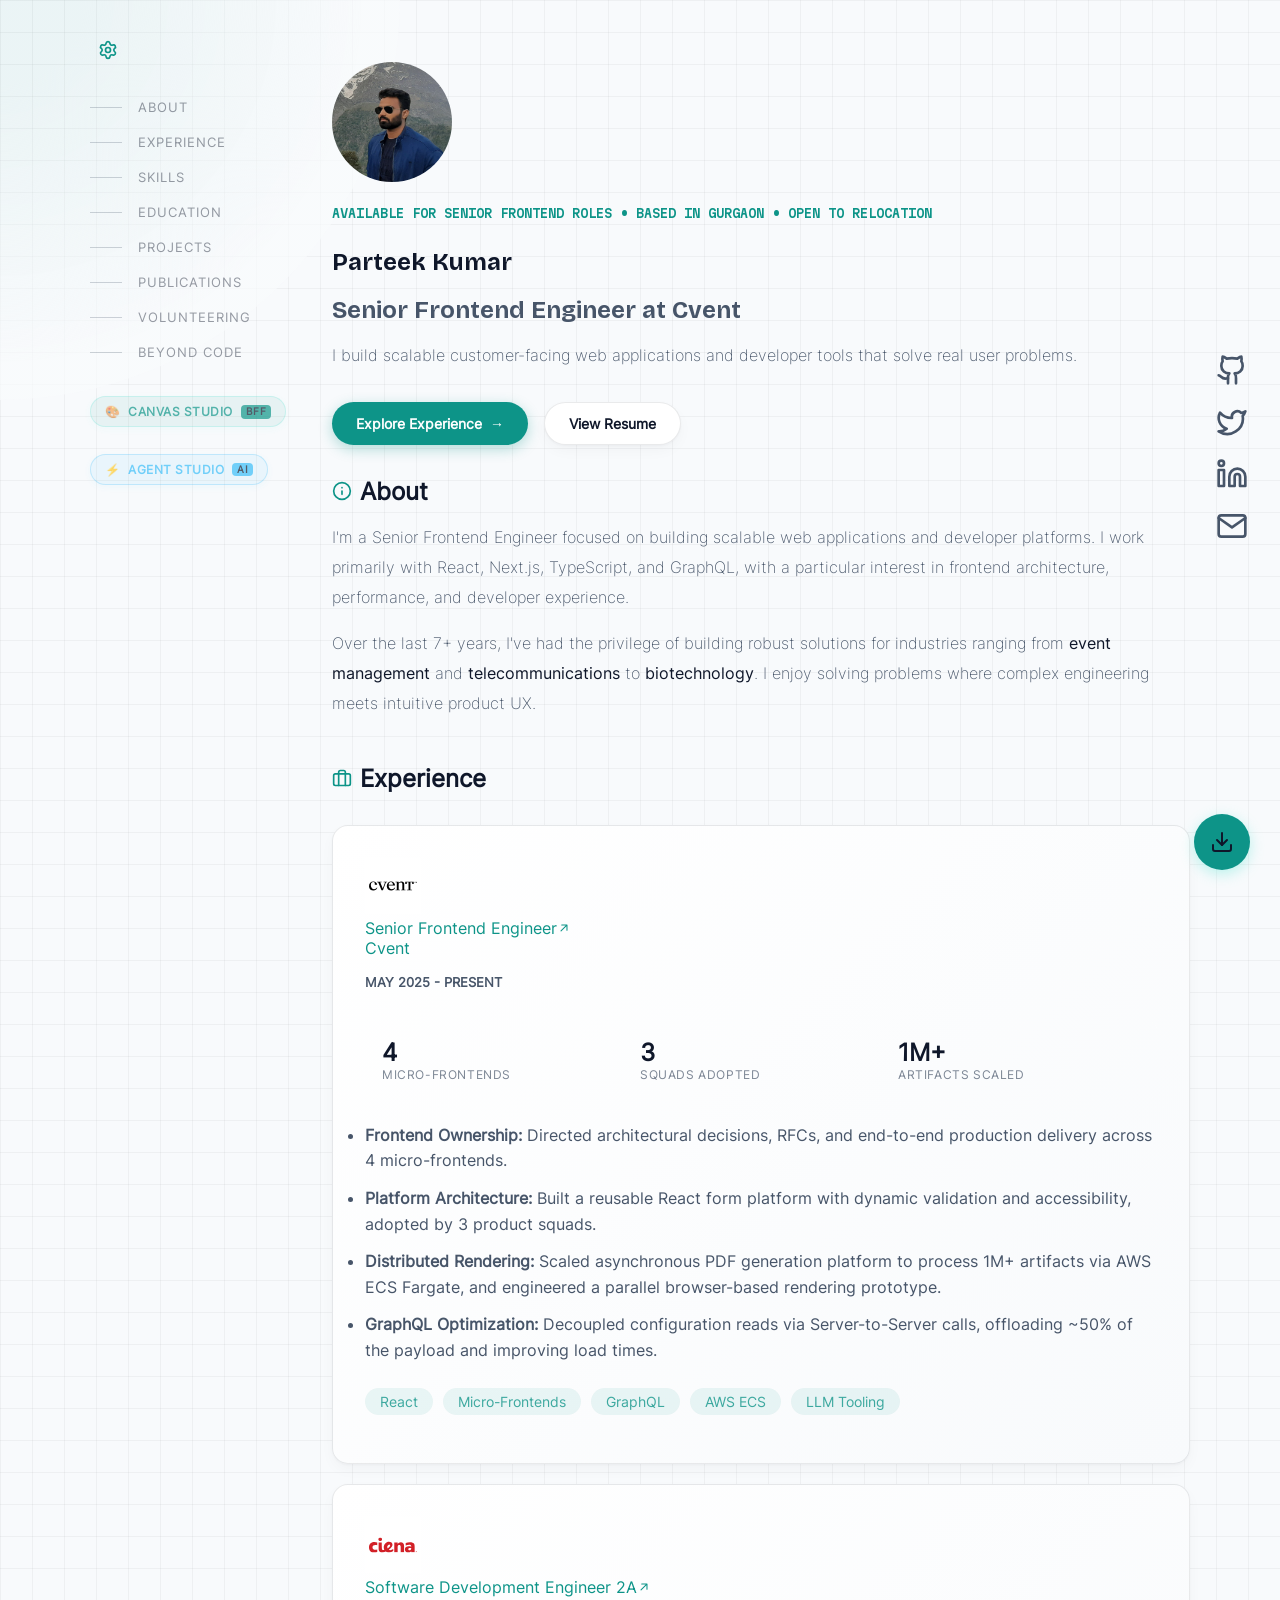
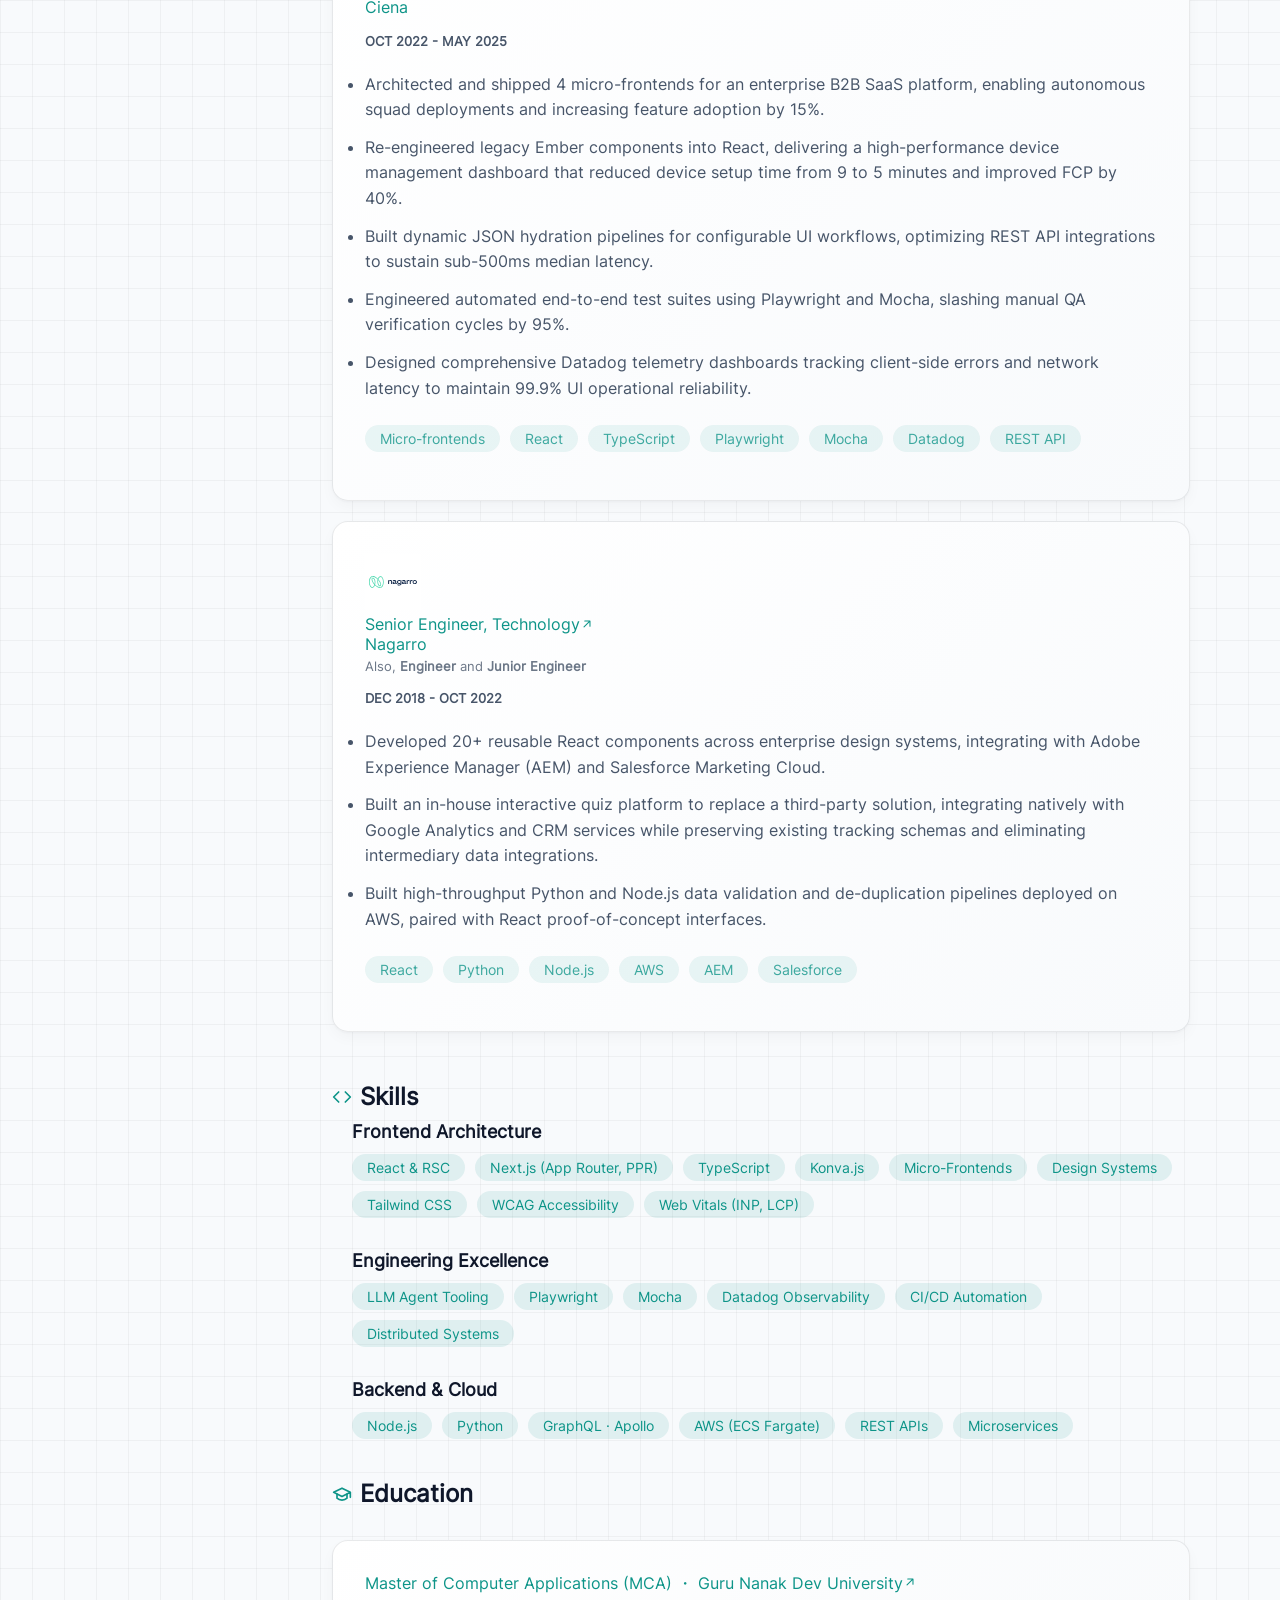
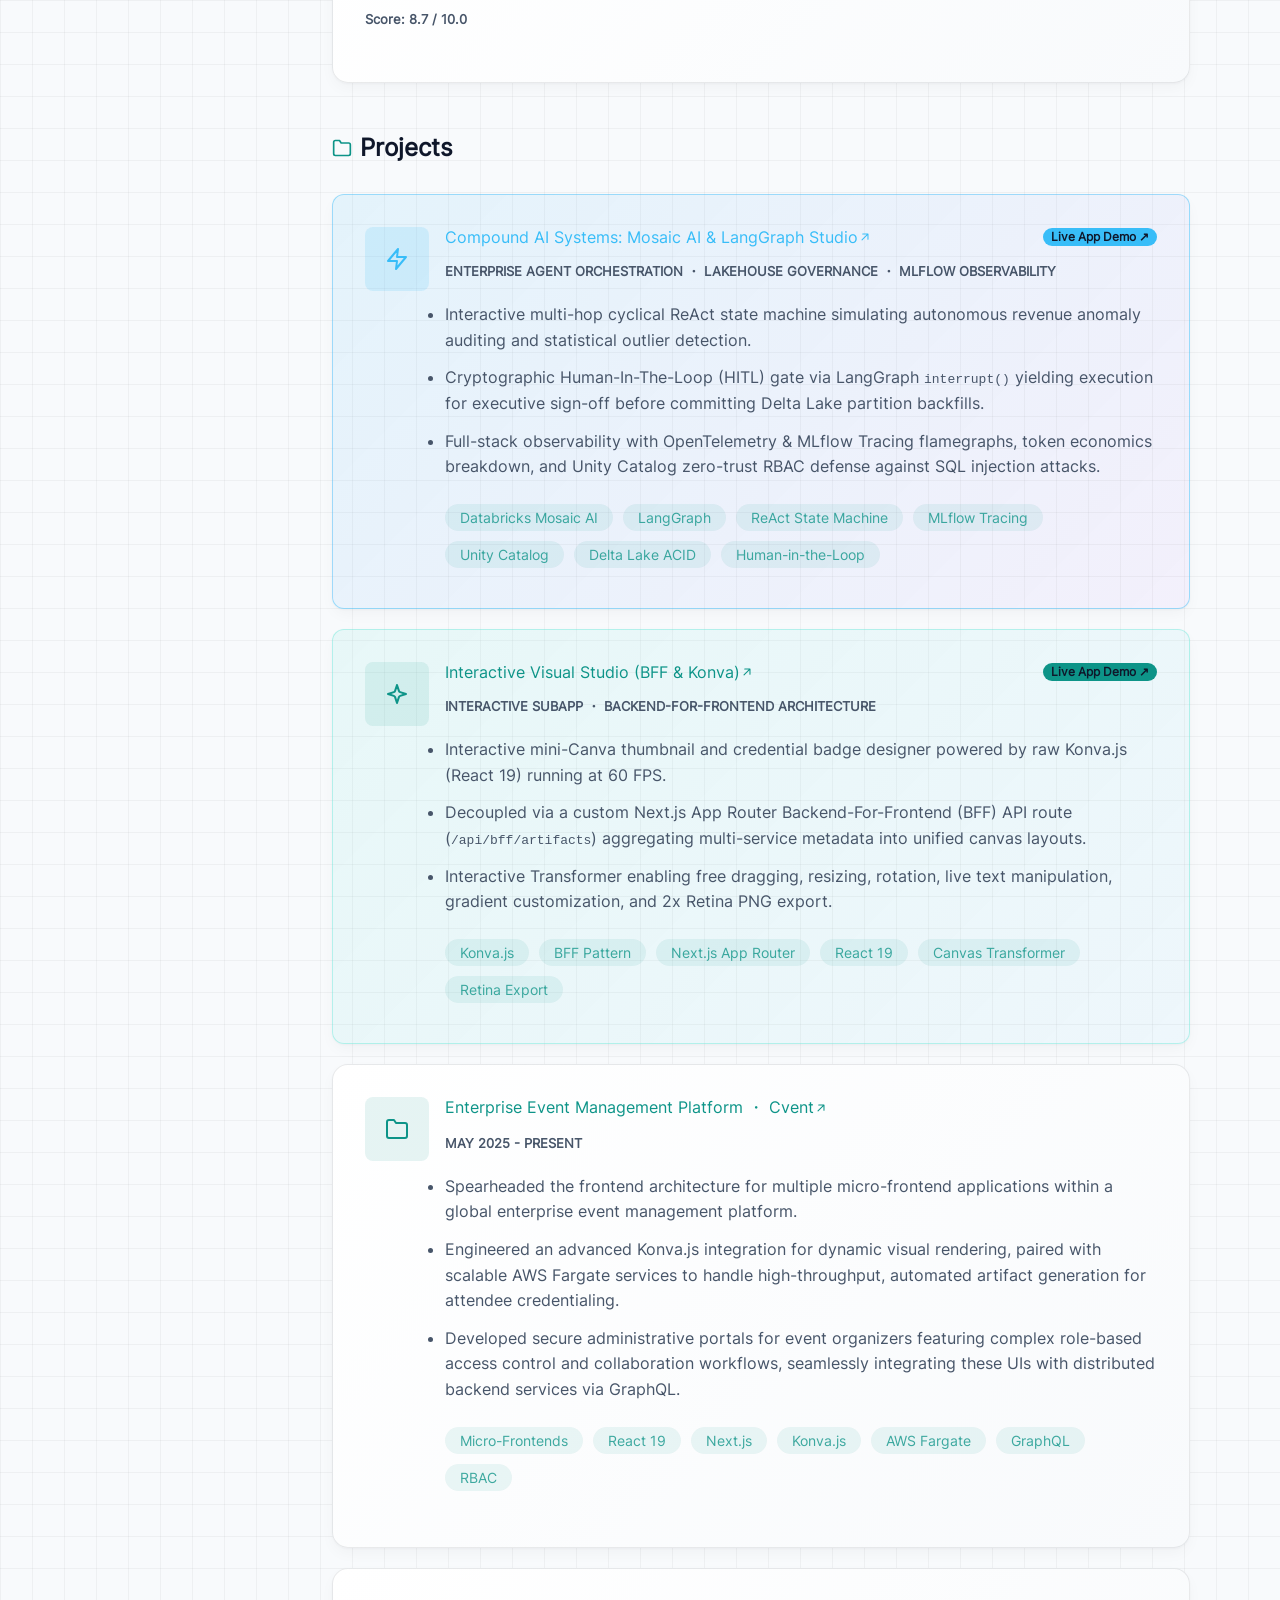
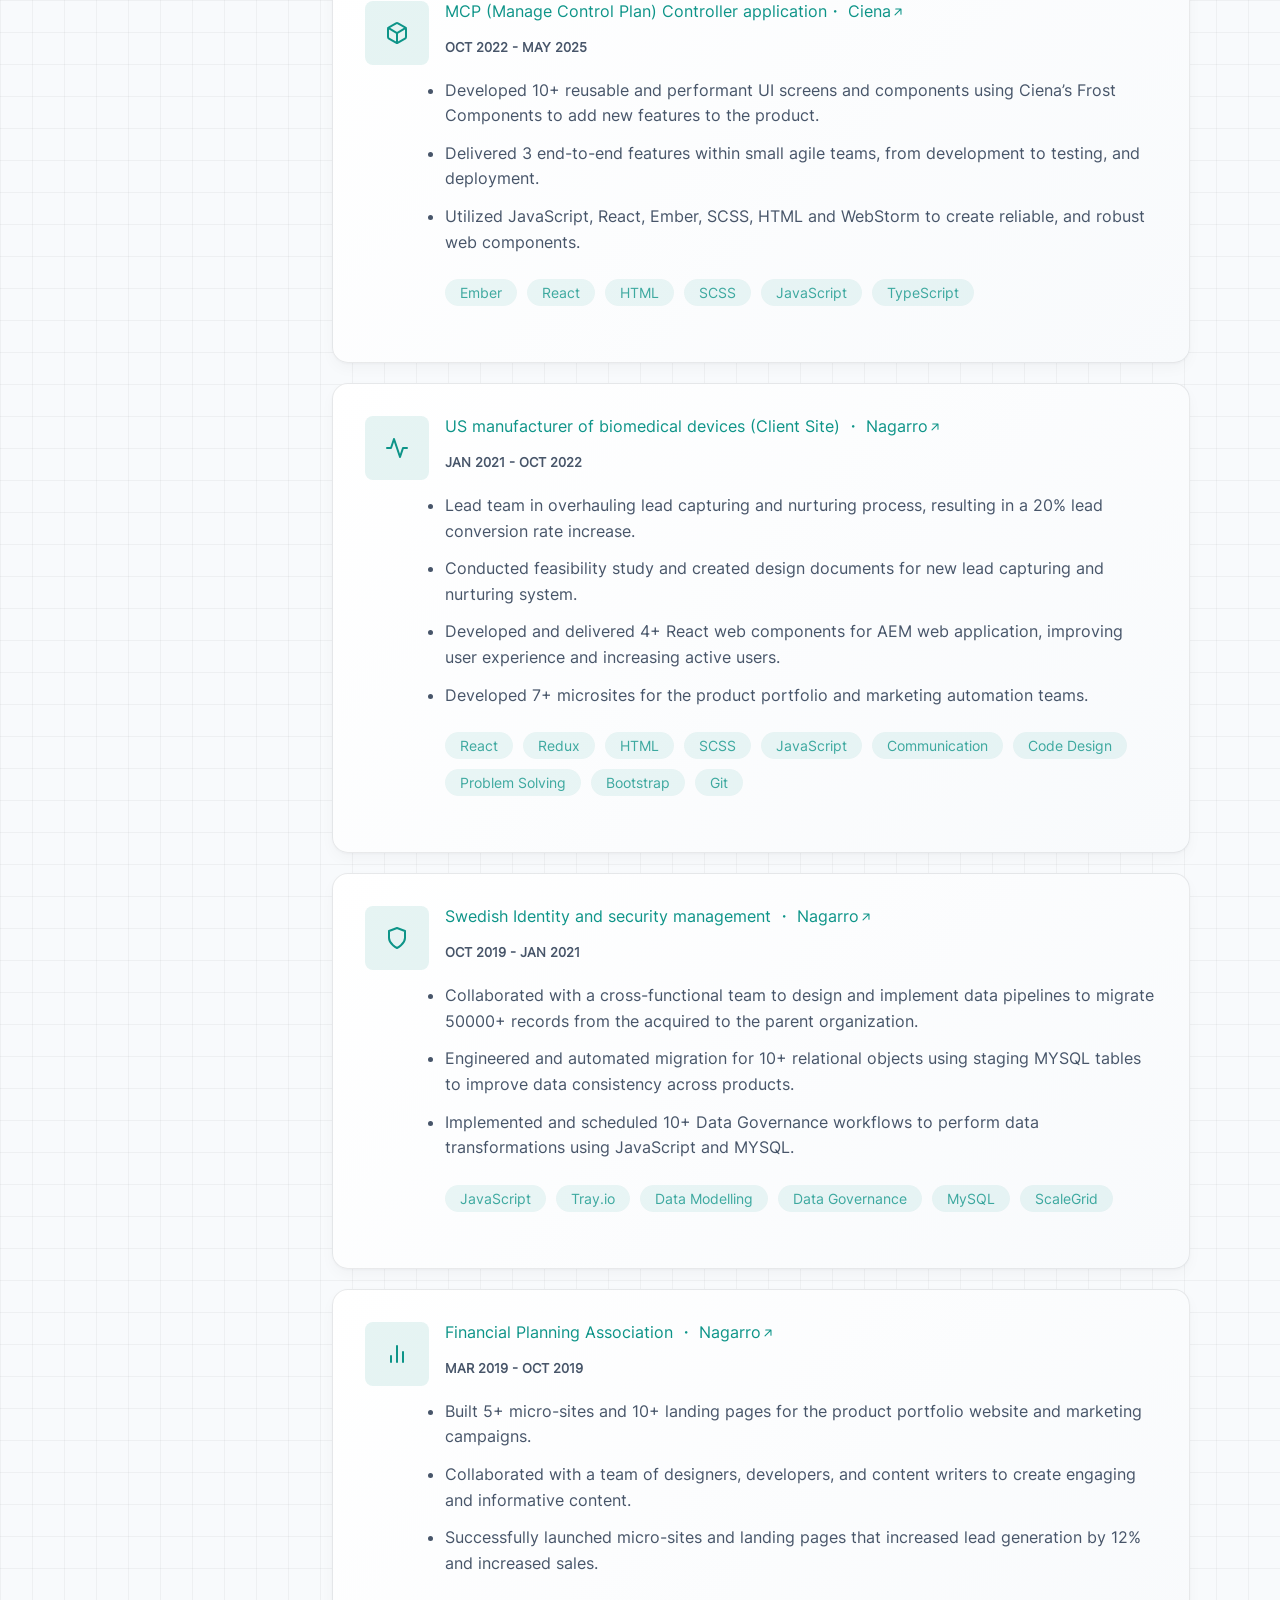
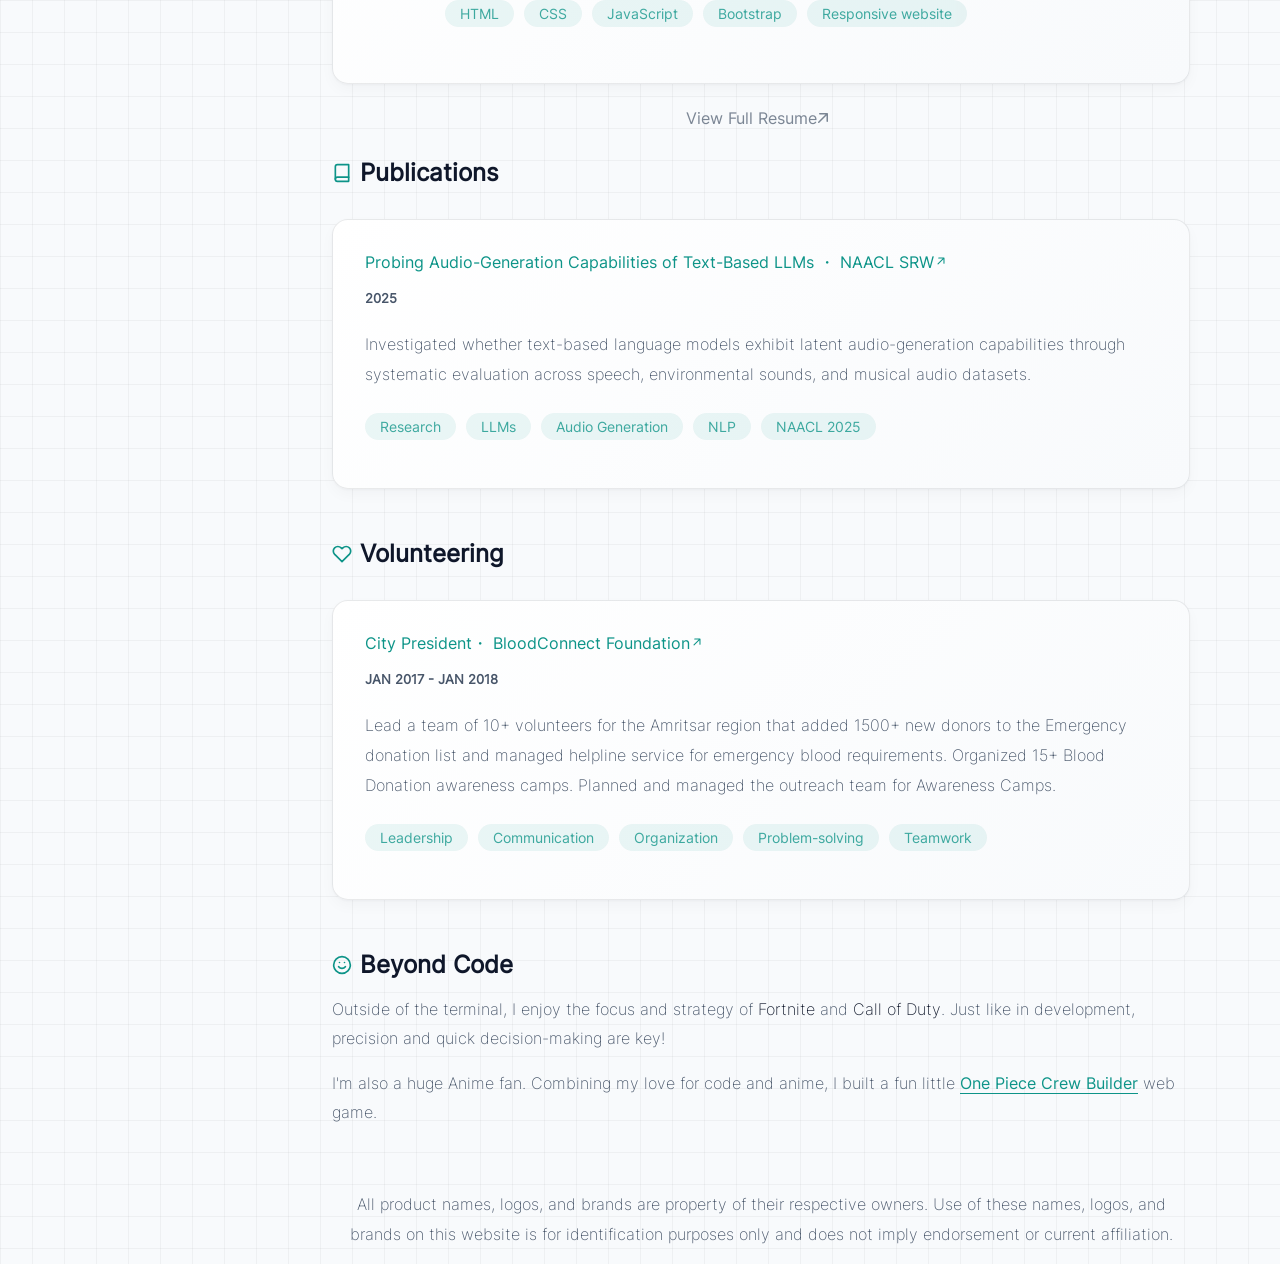
==== commit ad041354: "deploy: update portfolio from Next.js build (2026-11-19T20:25:16.393Z)" ====
--- a/index.html
+++ b/index.html
@@ -1 +1 @@
-<!DOCTYPE html><html lang="en" class="scroll-smooth"><head><meta charSet="utf-8"/><meta name="viewport" content="width=device-width, initial-scale=1"/><link rel="preload" href="/_next/static/media/017d9bea37084d9b-s.p.179.vsfvxa6t5.woff2" as="font" crossorigin="" type="font/woff2"/><link rel="preload" href="/_next/static/media/ee9d8ff0751135e3-s.p.0clq22uw0kgh5.woff2" as="font" crossorigin="" type="font/woff2"/><link rel="preload" as="image" href="/images/profile-hires.jpg"/><link rel="preload" href="/images/cvent.svg" as="image"/><link rel="preload" href="/images/ciena.svg" as="image"/><link rel="preload" href="/images/nagarro.svg" as="image"/><link rel="stylesheet" href="/_next/static/chunks/0106x.ebistkw.css" data-precedence="next"/><link rel="preload" as="script" fetchPriority="low" href="/_next/static/chunks/0o.5cskazbnym.js"/><script src="/_next/static/chunks/0tszvp5wpnn-t.js" async=""></script><script src="/_next/static/chunks/0-ooabrilyxw5.js" async=""></script><script src="/_next/static/chunks/0h4bq73pogmtb.js" async=""></script><script src="/_next/static/chunks/turbopack-0_~4fnnpv9x80.js" async=""></script><script src="/_next/static/chunks/12linkzvlwq9z.js" async=""></script><script src="/_next/static/chunks/0d3shmwh5_nmn.js" async=""></script><script src="/_next/static/chunks/0~rga21g~ssw2.js" async=""></script><script src="/_next/static/chunks/0ruq9srr~j4t_.js" async=""></script><meta name="next-size-adjust" content=""/><title>Parteek Kumar | Senior Frontend Engineer | Portfolio</title><meta name="description" content="Senior Frontend Engineer with 7+ years of experience building scalable web applications and developer tools using React, TypeScript, Next.js, and GraphQL. Open source contributor and published researcher."/><meta name="author" content="Parteek Kumar"/><meta name="keywords" content="Senior Frontend Engineer,UI Engineer,React Developer,Next.js,TypeScript,GraphQL,Web Developer,Portfolio,Parteek Kumar,Cvent,Ciena"/><meta name="robots" content="index, follow"/><meta property="og:title" content="Parteek Kumar | Senior Frontend Engineer | Portfolio"/><meta property="og:description" content="Senior Frontend Engineer with 7+ years of experience building scalable web applications with React, TypeScript, Next.js, and GraphQL. Open source contributor and published researcher."/><meta property="og:url" content="https://portfolio-nextjs-eight-cyan.vercel.app"/><meta property="og:site_name" content="Parteek Kumar Portfolio"/><meta property="og:locale" content="en_US"/><meta property="og:image" content="http://localhost:3000/images/logo.png"/><meta property="og:image:width" content="800"/><meta property="og:image:height" content="600"/><meta property="og:image:alt" content="Parteek Kumar Logo"/><meta property="og:type" content="website"/><meta name="twitter:card" content="summary_large_image"/><meta name="twitter:creator" content="@oberoi_parteek"/><meta name="twitter:title" content="Parteek Kumar | Senior Frontend Engineer | Portfolio"/><meta name="twitter:description" content="Senior Frontend Engineer with 7+ years of experience building scalable web applications with React, TypeScript, Next.js, and GraphQL."/><meta name="twitter:image" content="http://localhost:3000/images/logo.png"/><link rel="shortcut icon" href="/favicon.ico"/><link rel="icon" href="/icon.png"/><link rel="apple-touch-icon" href="/icon.png"/><script src="/_next/static/chunks/03~yq9q893hmn.js" noModule=""></script></head><body class="font-sans bricolage_grotesque_41550692-module__20uw4a__variable martian_mono_cac1e215-module__3S36aG__variable"><div hidden=""><!--$--><!--/$--></div><script>((a,b,c,d,e,f,g,h)=>{let i=document.documentElement,j=["light","dark"];function k(b){var c;(Array.isArray(a)?a:[a]).forEach(a=>{let c="class"===a,d=c&&f?e.map(a=>f[a]||a):e;c?(i.classList.remove(...d),i.classList.add(f&&f[b]?f[b]:b)):i.setAttribute(a,b)}),c=b,h&&j.includes(c)&&(i.style.colorScheme=c)}if(d)k(d);else try{let a=localStorage.getItem(b)||c,d=g&&"system"===a?window.matchMedia("(prefers-color-scheme: dark)").matches?"dark":"light":a;k(d)}catch(a){}})("data-theme","theme","system",null,["light","dark"],null,true,true)</script><div class="cursor-wrapper"><div class="cursor"></div></div><div><!-- 🎮 Psst... Do you know the Konami Code? (↑ ↑ ↓ ↓ ← → ← → B A) --></div><main class="app"><header style="width:18%;position:sticky;top:2em;height:fit-content"><div style="display:flex;justify-content:flex-start;margin-bottom:2rem"><div class="w-8 h-8"></div></div><ul class="nav" style="list-style:none;padding:0;margin:0;display:flex;flex-direction:column;gap:1.25rem"><li class="" style="padding:0"><a href="#about" style="display:flex;align-items:center;text-decoration:none;color:inherit;opacity:0.6;transition:all 0.2s ease"><span class="nav-indicator" style="display:inline-block;transition:all 0.15s cubic-bezier(.4, 0, .2, 1);background-color:rgb(var(--text-s-color));width:2rem;height:1px;margin-right:1rem;opacity:0.6"></span><small style="font-size:0.8rem;font-weight:500;letter-spacing:1px">ABOUT</small></a></li><li class="" style="padding:0"><a href="#experience" style="display:flex;align-items:center;text-decoration:none;color:inherit;opacity:0.6;transition:all 0.2s ease"><span class="nav-indicator" style="display:inline-block;transition:all 0.15s cubic-bezier(.4, 0, .2, 1);background-color:rgb(var(--text-s-color));width:2rem;height:1px;margin-right:1rem;opacity:0.6"></span><small style="font-size:0.8rem;font-weight:500;letter-spacing:1px">EXPERIENCE</small></a></li><li class="" style="padding:0"><a href="#skills" style="display:flex;align-items:center;text-decoration:none;color:inherit;opacity:0.6;transition:all 0.2s ease"><span class="nav-indicator" style="display:inline-block;transition:all 0.15s cubic-bezier(.4, 0, .2, 1);background-color:rgb(var(--text-s-color));width:2rem;height:1px;margin-right:1rem;opacity:0.6"></span><small style="font-size:0.8rem;font-weight:500;letter-spacing:1px">SKILLS</small></a></li><li class="" style="padding:0"><a href="#education" style="display:flex;align-items:center;text-decoration:none;color:inherit;opacity:0.6;transition:all 0.2s ease"><span class="nav-indicator" style="display:inline-block;transition:all 0.15s cubic-bezier(.4, 0, .2, 1);background-color:rgb(var(--text-s-color));width:2rem;height:1px;margin-right:1rem;opacity:0.6"></span><small style="font-size:0.8rem;font-weight:500;letter-spacing:1px">EDUCATION</small></a></li><li class="" style="padding:0"><a href="#projects" style="display:flex;align-items:center;text-decoration:none;color:inherit;opacity:0.6;transition:all 0.2s ease"><span class="nav-indicator" style="display:inline-block;transition:all 0.15s cubic-bezier(.4, 0, .2, 1);background-color:rgb(var(--text-s-color));width:2rem;height:1px;margin-right:1rem;opacity:0.6"></span><small style="font-size:0.8rem;font-weight:500;letter-spacing:1px">PROJECTS</small></a></li><li class="" style="padding:0"><a href="#publications" style="display:flex;align-items:center;text-decoration:none;color:inherit;opacity:0.6;transition:all 0.2s ease"><span class="nav-indicator" style="display:inline-block;transition:all 0.15s cubic-bezier(.4, 0, .2, 1);background-color:rgb(var(--text-s-color));width:2rem;height:1px;margin-right:1rem;opacity:0.6"></span><small style="font-size:0.8rem;font-weight:500;letter-spacing:1px">PUBLICATIONS</small></a></li><li class="" style="padding:0"><a href="#volunteering" style="display:flex;align-items:center;text-decoration:none;color:inherit;opacity:0.6;transition:all 0.2s ease"><span class="nav-indicator" style="display:inline-block;transition:all 0.15s cubic-bezier(.4, 0, .2, 1);background-color:rgb(var(--text-s-color));width:2rem;height:1px;margin-right:1rem;opacity:0.6"></span><small style="font-size:0.8rem;font-weight:500;letter-spacing:1px">VOLUNTEERING</small></a></li><li class="" style="padding:0"><a href="#beyond-code" style="display:flex;align-items:center;text-decoration:none;color:inherit;opacity:0.6;transition:all 0.2s ease"><span class="nav-indicator" style="display:inline-block;transition:all 0.15s cubic-bezier(.4, 0, .2, 1);background-color:rgb(var(--text-s-color));width:2rem;height:1px;margin-right:1rem;opacity:0.6"></span><small style="font-size:0.8rem;font-weight:500;letter-spacing:1px">BEYOND CODE</small></a></li><li style="padding:0.75rem 0 0 0;margin-top:0.25rem;list-style:none"><a class="studio-nav-btn" href="/studio"><span class="studio-icon">🎨</span><span>CANVAS STUDIO</span><span class="studio-badge">BFF</span></a></li></ul></header><div class="contact"><div class="wrapper"><ul aria-label="Social media" style="display:flex;align-items:center;gap:1rem"><li class="tooltip"><span class="tooltiptext">Github</span><a href="https://github.com/oberoiparteek" target="_blank" rel="noopener noreferrer" aria-label="GitHub"><svg xmlns="http://www.w3.org/2000/svg" width="24" height="24" viewBox="0 0 24 24" fill="none" stroke="currentColor" stroke-width="2" stroke-linecap="round" stroke-linejoin="round"><path d="M15 22v-4a4.8 4.8 0 0 0-1-3.5c3 0 6-2 6-5.5.08-1.25-.27-2.48-1-3.5.28-1.15.28-2.35 0-3.5 0 0-1 0-3 1.5-2.64-.5-5.36-.5-8 0C6 2 5 2 5 2c-.3 1.15-.3 2.35 0 3.5A5.403 5.403 0 0 0 4 9c0 3.5 3 5.5 6 5.5-.39.49-.68 1.05-.85 1.65-.17.6-.22 1.23-.15 1.85v4"></path><path d="M9 18c-4.51 2-5-2-7-2"></path></svg></a></li><li class="tooltip"><span class="tooltiptext">Twitter</span><a href="https://twitter.com/oberoi_parteek" target="_blank" rel="noopener noreferrer" aria-label="Twitter"><svg xmlns="http://www.w3.org/2000/svg" width="24" height="24" viewBox="0 0 24 24" fill="none" stroke="currentColor" stroke-width="2" stroke-linecap="round" stroke-linejoin="round"><path d="M22 4s-.7 2.1-2 3.4c1.6 10-9.4 17.3-18 11.6 2.2.1 4.4-.6 6-2C3 15.5.5 9.6 3 5c2.2 2.6 5.6 4.1 9 4-.9-4.2 4-6.6 7-3.8 1.1 0 3-1.2 3-1.2z"></path></svg></a></li><li class="tooltip"><span class="tooltiptext">LinkedIn</span><a href="https://www.linkedin.com/in/kumarparteek/" target="_blank" rel="noopener noreferrer" aria-label="LinkedIn"><svg xmlns="http://www.w3.org/2000/svg" width="24" height="24" viewBox="0 0 24 24" fill="none" stroke="currentColor" stroke-width="2" stroke-linecap="round" stroke-linejoin="round"><path d="M16 8a6 6 0 0 1 6 6v7h-4v-7a2 2 0 0 0-2-2 2 2 0 0 0-2 2v7h-4v-7a6 6 0 0 1 6-6z"></path><rect x="2" y="9" width="4" height="12"></rect><circle cx="4" cy="4" r="2"></circle></svg></a></li><li class="tooltip"><span class="tooltiptext">Email</span><a href="mailto:oberoi.parteek@gmail.com" target="_blank" rel="noopener noreferrer" aria-label="Email"><svg xmlns="http://www.w3.org/2000/svg" width="24" height="24" viewBox="0 0 24 24" fill="none" stroke="currentColor" stroke-width="2" stroke-linecap="round" stroke-linejoin="round"><path d="M4 4h16c1.1 0 2 .9 2 2v12c0 1.1-.9 2-2 2H4c-1.1 0-2-.9-2-2V6c0-1.1.9-2 2-2z"></path><polyline points="22,6 12,13 2,6"></polyline></svg></a></li></ul></div></div><div class="sections-container"><section id="about" style="opacity:0;transform:translateY(16px)"><div class="mb-12"><div class="mb-6"><img alt="Parteek Kumar" width="96" height="96" decoding="async" data-nimg="1" class="rounded-full shadow-md border-2" style="color:transparent;width:120px;height:120px;min-width:120px;min-height:120px;border-radius:50%;border-color:var(--color-marine);object-fit:cover" src="/images/profile-hires.jpg"/></div><p class="mb-4 tracking-widest" style="font-family:var(--font-martian), ui-monospace, monospace;color:var(--color-marine);opacity:1;text-transform:uppercase;font-size:0.75rem;font-weight:600"><span class="inline-block w-1.5 h-1.5 rounded-full mr-2 animate-pulse" style="background-color:var(--color-marine);transform:translateY(-1px)"></span>Available for Senior Frontend roles • Based in Gurgaon • Open to relocation</p><h1 class="text-5xl sm:text-6xl font-bold tracking-tight mb-2" style="font-family:var(--font-bricolage), sans-serif">Parteek Kumar</h1><h2 class="text-lg sm:text-xl font-medium mb-5" style="font-family:var(--font-bricolage), sans-serif;color:rgb(var(--text-s-color))">Senior Frontend Engineer at Cvent</h2><p class="text-base max-w-sm opacity-80" style="color:rgb(var(--text-s-color))">I build scalable customer-facing web applications and developer tools that solve real user problems.</p><div style="display:flex;flex-wrap:wrap;gap:1rem;margin-top:2rem;margin-bottom:2rem"><a href="#experience" style="display:inline-flex;align-items:center;justify-content:center;padding:0.75rem 1.5rem;font-size:0.875rem;font-weight:600;border-radius:9999px;transition:all 0.3s;background:var(--color-marine);color:var(--color-on-marine);box-shadow:0 4px 14px rgba(13, 148, 136, 0.3);text-decoration:none">Explore Experience <span style="margin-left:0.5rem">→</span></a><a href="/r" target="_blank" rel="noreferrer" style="display:inline-flex;align-items:center;justify-content:center;padding:0.75rem 1.5rem;font-size:0.875rem;font-weight:600;border-radius:9999px;transition:all 0.3s;background:var(--glass-bg-start);color:var(--text-heading-color);border:1px solid var(--glass-border);box-shadow:var(--card-shadow);backdrop-filter:blur(12px);-webkit-backdrop-filter:blur(12px);text-decoration:none">View Resume</a></div><div class="mobile-hero-socials" style="display:none;align-items:center;gap:1.25rem;margin-top:1rem;margin-bottom:1.5rem"><a href="https://github.com/oberoiparteek" target="_blank" rel="noopener noreferrer" aria-label="GitHub" style="color:var(--text-heading-color);opacity:0.8;transition:opacity 0.2s"><svg xmlns="http://www.w3.org/2000/svg" width="22" height="22" viewBox="0 0 24 24" fill="none" stroke="currentColor" stroke-width="2" stroke-linecap="round" stroke-linejoin="round"><path d="M15 22v-4a4.8 4.8 0 0 0-1-3.5c3 0 6-2 6-5.5.08-1.25-.27-2.48-1-3.5.28-1.15.28-2.35 0-3.5 0 0-1 0-3 1.5-2.64-.5-5.36-.5-8 0C6 2 5 2 5 2c-.3 1.15-.3 2.35 0 3.5A5.403 5.403 0 0 0 4 9c0 3.5 3 5.5 6 5.5-.39.49-.68 1.05-.85 1.65-.17.6-.22 1.23-.15 1.85v4"></path><path d="M9 18c-4.51 2-5-2-7-2"></path></svg></a><a href="https://twitter.com/oberoi_parteek" target="_blank" rel="noopener noreferrer" aria-label="Twitter" style="color:var(--text-heading-color);opacity:0.8;transition:opacity 0.2s"><svg xmlns="http://www.w3.org/2000/svg" width="22" height="22" viewBox="0 0 24 24" fill="none" stroke="currentColor" stroke-width="2" stroke-linecap="round" stroke-linejoin="round"><path d="M22 4s-.7 2.1-2 3.4c1.6 10-9.4 17.3-18 11.6 2.2.1 4.4-.6 6-2C3 15.5.5 9.6 3 5c2.2 2.6 5.6 4.1 9 4-.9-4.2 4-6.6 7-3.8 1.1 0 3-1.2 3-1.2z"></path></svg></a><a href="https://www.linkedin.com/in/kumarparteek/" target="_blank" rel="noopener noreferrer" aria-label="LinkedIn" style="color:var(--text-heading-color);opacity:0.8;transition:opacity 0.2s"><svg xmlns="http://www.w3.org/2000/svg" width="22" height="22" viewBox="0 0 24 24" fill="none" stroke="currentColor" stroke-width="2" stroke-linecap="round" stroke-linejoin="round"><path d="M16 8a6 6 0 0 1 6 6v7h-4v-7a2 2 0 0 0-2-2 2 2 0 0 0-2 2v7h-4v-7a6 6 0 0 1 6-6z"></path><rect x="2" y="9" width="4" height="12"></rect><circle cx="4" cy="4" r="2"></circle></svg></a><a href="mailto:oberoi.parteek@gmail.com" target="_blank" rel="noopener noreferrer" aria-label="Email" style="color:var(--color-marine);opacity:0.9;transition:opacity 0.2s"><svg xmlns="http://www.w3.org/2000/svg" width="22" height="22" viewBox="0 0 24 24" fill="none" stroke="currentColor" stroke-width="2" stroke-linecap="round" stroke-linejoin="round"><path d="M4 4h16c1.1 0 2 .9 2 2v12c0 1.1-.9 2-2 2H4c-1.1 0-2-.9-2-2V6c0-1.1.9-2 2-2z"></path><polyline points="22,6 12,13 2,6"></polyline></svg></a></div></div><div class="heading-sticky"><h2 style="display:flex;align-items:center;gap:8px"><span style="display:flex;align-items:center;color:var(--color-marine)"><svg xmlns="http://www.w3.org/2000/svg" width="20" height="20" viewBox="0 0 24 24" fill="none" stroke="currentColor" stroke-width="2" stroke-linecap="round" stroke-linejoin="round"><circle cx="12" cy="12" r="10"></circle><line x1="12" y1="16" x2="12" y2="12"></line><line x1="12" y1="8" x2="12.01" y2="8"></line></svg></span>About</h2></div><p>I&#x27;m a Senior Frontend Engineer focused on building scalable web applications and developer platforms. I work primarily with React, Next.js, TypeScript, and GraphQL, with a particular interest in frontend architecture, performance, and developer experience.</p><p>Over the last 7+ years, I&#x27;ve had the privilege of building robust solutions for industries ranging from <b>event management</b> and <b>telecommunications</b> to <b>biotechnology</b>. I enjoy solving problems where complex engineering meets intuitive product UX.</p></section><section id="experience" style="opacity:0;transform:translateY(16px)"><div class="heading-sticky"><h2 style="display:flex;align-items:center;gap:8px"><span style="display:flex;align-items:center;color:var(--color-marine)"><svg xmlns="http://www.w3.org/2000/svg" width="20" height="20" viewBox="0 0 24 24" fill="none" stroke="currentColor" stroke-width="2" stroke-linecap="round" stroke-linejoin="round"><rect x="2" y="7" width="20" height="14" rx="2" ry="2"></rect><path d="M16 21V5a2 2 0 0 0-2-2h-4a2 2 0 0 0-2 2v16"></path></svg></span>Experience</h2></div><div class="experiences"><div class="tilt-wrapper" style="transform-style:preserve-3d;will-change:auto"><a href="https://www.cvent.com/" target="_blank" class="exp"><div class="flex items-start gap-4 mb-2"><img src="/images/cvent.svg" alt="Cvent Logo" style="width:48px;height:48px;min-width:48px;min-height:48px;background-color:white;padding:4px" class="rounded-lg shadow-sm bg-white p-1 object-contain grayscale group-hover:grayscale-0 transition-all duration-300"/><div><span class="title link-svg text-lg" title="Job title" style="display:flex;align-items:center">Senior Frontend Engineer<svg xmlns="http://www.w3.org/2000/svg" viewBox="0 0 20 20" fill="currentColor" class="inline-block h-4 w-4 shrink-0 transition-transform group-hover/link:-translate-y-1 group-hover/link:translate-x-1 group-focus-visible/link:-translate-y-1 group-focus-visible/link:translate-x-1 motion-reduce:transition-none ml-1 translate-y-px" aria-hidden="true"><path fill-rule="evenodd" d="M5.22 14.78a.75.75 0 001.06 0l7.22-7.22v5.69a.75.75 0 001.5 0v-7.5a.75.75 0 00-.75-.75h-7.5a.75.75 0 000 1.5h5.69l-7.22 7.22a.75.75 0 000 1.06z" clip-rule="evenodd"></path></svg></span><span class="text-sm font-medium mt-1 inline-block" style="color:var(--color-marine)">Cvent</span></div></div><p><small title="Duration">MAY 2025 - PRESENT</small></p><div style="display:grid;grid-template-columns:repeat(3, 1fr);gap:1rem;margin-top:1.5rem;margin-bottom:1.5rem;background:rgba(255, 255, 255, 0.03);padding:1rem;border-radius:8px;border:1px solid rgba(255, 255, 255, 0.05)"><div><div style="font-size:1.5rem;font-weight:700;color:var(--text-heading-color)">4</div><div style="font-size:0.75rem;opacity:0.7;text-transform:uppercase;letter-spacing:0.05em">Micro-frontends</div></div><div><div style="font-size:1.5rem;font-weight:700;color:var(--text-heading-color)">3</div><div style="font-size:0.75rem;opacity:0.7;text-transform:uppercase;letter-spacing:0.05em">Squads Adopted</div></div><div><div style="font-size:1.5rem;font-weight:700;color:var(--text-heading-color)">1M+</div><div style="font-size:0.75rem;opacity:0.7;text-transform:uppercase;letter-spacing:0.05em">Artifacts Scaled</div></div></div><ul class="text-sm leading-normal list-disc ml-6 space-y-2"><li><strong>Frontend Ownership:</strong> Directed architectural decisions, RFCs, and end-to-end production delivery across 4 micro-frontends.</li><li><strong>Platform Architecture:</strong> Built a reusable React form platform with dynamic validation and accessibility, adopted by 3 product squads.</li><li><strong>Distributed Rendering:</strong> Scaled asynchronous PDF generation platform to process 1M+ artifacts via AWS ECS Fargate, and engineered a parallel browser-based rendering prototype.</li><li><strong>GraphQL Optimization:</strong> Decoupled configuration reads via Server-to-Server calls, offloading ~50% of the payload and improving load times.</li></ul><ul class="badge-wrapper"><li class="badge">React</li><li class="badge">Micro-Frontends</li><li class="badge">GraphQL</li><li class="badge">AWS ECS</li><li class="badge">LLM Tooling</li></ul><p></p></a></div><div class="tilt-wrapper" style="transform-style:preserve-3d;will-change:auto"><a href="https://www.ciena.com/products/manage-control-plan" target="_blank" class="exp"><div class="flex items-start gap-4 mb-2"><img src="/images/ciena.svg" alt="Ciena Logo" style="width:48px;height:48px;min-width:48px;min-height:48px;background-color:white;padding:4px" class="rounded-lg shadow-sm bg-white p-1 object-contain grayscale group-hover:grayscale-0 transition-all duration-300"/><div><span class="title link-svg text-lg" title="Job title" style="display:flex;align-items:center">Software Development Engineer 2A<svg role="presentation" xmlns="http://www.w3.org/2000/svg" viewBox="0 0 20 20" fill="currentColor" class="inline-block h-4 w-4 shrink-0 transition-transform group-hover/link:-translate-y-1 group-hover/link:translate-x-1 group-focus-visible/link:-translate-y-1 group-focus-visible/link:translate-x-1 motion-reduce:transition-none ml-1 translate-y-px" aria-hidden="true"><path fill-rule="evenodd" d="M5.22 14.78a.75.75 0 001.06 0l7.22-7.22v5.69a.75.75 0 001.5 0v-7.5a.75.75 0 00-.75-.75h-7.5a.75.75 0 000 1.5h5.69l-7.22 7.22a.75.75 0 000 1.06z" clip-rule="evenodd"></path></svg></span><span class="text-sm font-medium mt-1 inline-block" style="color:var(--color-marine)">Ciena</span></div></div><p><small title="Duration">OCT 2022 - MAY 2025</small></p><ul class="mt-2 text-sm leading-normal list-disc ml-6 space-y-2"><li>Architected and shipped 4 micro-frontends for an enterprise B2B SaaS platform, enabling autonomous squad deployments and increasing feature adoption by 15%.</li><li>Re-engineered legacy Ember components into React, delivering a high-performance device management dashboard that reduced device setup time from 9 to 5 minutes and improved FCP by 40%.</li><li>Built dynamic JSON hydration pipelines for configurable UI workflows, optimizing REST API integrations to sustain sub-500ms median latency.</li><li>Engineered automated end-to-end test suites using Playwright and Mocha, slashing manual QA verification cycles by 95%.</li><li>Designed comprehensive Datadog telemetry dashboards tracking client-side errors and network latency to maintain 99.9% UI operational reliability.</li></ul><ul class="badge-wrapper"><li class="badge">Micro-frontends</li><li class="badge">React</li><li class="badge">TypeScript</li><li class="badge">Playwright</li><li class="badge">Mocha</li><li class="badge">Datadog</li><li class="badge">REST API</li></ul><p></p></a></div><div class="tilt-wrapper" style="transform-style:preserve-3d;will-change:auto"><a href="https://www.nagarro.com/en" target="_blank" class="exp"><div class="flex items-start gap-4 mb-2"><img src="/images/nagarro.svg" alt="Nagarro Logo" style="width:48px;height:48px;min-width:48px;min-height:48px;background-color:white;padding:4px" class="rounded-lg shadow-sm bg-white p-1 object-contain grayscale group-hover:grayscale-0 transition-all duration-300"/><div><span class="title link-svg text-lg" title="Job title" style="display:flex;align-items:center">Senior Engineer, Technology<svg role="presentation" xmlns="http://www.w3.org/2000/svg" viewBox="0 0 20 20" fill="currentColor" class="inline-block h-4 w-4 shrink-0 transition-transform group-hover/link:-translate-y-1 group-hover/link:translate-x-1 group-focus-visible/link:-translate-y-1 group-focus-visible/link:translate-x-1 motion-reduce:transition-none ml-1 translate-y-px" aria-hidden="true"><path fill-rule="evenodd" d="M5.22 14.78a.75.75 0 001.06 0l7.22-7.22v5.69a.75.75 0 001.5 0v-7.5a.75.75 0 00-.75-.75h-7.5a.75.75 0 000 1.5h5.69l-7.22 7.22a.75.75 0 000 1.06z" clip-rule="evenodd"></path></svg></span><span class="text-sm font-medium mt-1 inline-block" style="color:var(--color-marine)">Nagarro</span><div class="link-svg" style="padding-top:4px;font-size:13px;opacity:0.8" title="Job title">Also, <b>Engineer</b> and <b>Junior Engineer</b></div></div></div><p><small title="Duration">DEC 2018 - OCT 2022</small></p><ul class="mt-2 text-sm leading-normal list-disc ml-6 space-y-2"><li>Developed 20+ reusable React components across enterprise design systems, integrating with Adobe Experience Manager (AEM) and Salesforce Marketing Cloud.</li><li>Built an in-house interactive quiz platform to replace a third-party solution, integrating natively with Google Analytics and CRM services while preserving existing tracking schemas and eliminating intermediary data integrations.</li><li>Built high-throughput Python and Node.js data validation and de-duplication pipelines deployed on AWS, paired with React proof-of-concept interfaces.</li></ul><ul class="badge-wrapper"><li class="badge">React</li><li class="badge">Python</li><li class="badge">Node.js</li><li class="badge">AWS</li><li class="badge">AEM</li><li class="badge">Salesforce</li></ul><p></p></a></div></div></section><section id="skills" style="opacity:0;transform:translateY(16px)"><div class="heading-sticky"><h2 style="display:flex;align-items:center;gap:8px"><span style="display:flex;align-items:center;color:var(--color-marine)"><svg xmlns="http://www.w3.org/2000/svg" width="20" height="20" viewBox="0 0 24 24" fill="none" stroke="currentColor" stroke-width="2" stroke-linecap="round" stroke-linejoin="round"><polyline points="16 18 22 12 16 6"></polyline><polyline points="8 6 2 12 8 18"></polyline></svg></span>Skills</h2></div><div class="skills"><div class="frontend"><h3 style="color:var(--text-heading-color);font-weight:600;margin-top:0.5rem;margin-bottom:0.75rem;font-size:1.1rem">Frontend Architecture</h3><ul class="badge-wrapper green"><li class="badge">React &amp; RSC</li><li class="badge">Next.js (App Router, PPR)</li><li class="badge">TypeScript</li><li class="badge">Konva.js</li><li class="badge">Micro-Frontends</li><li class="badge">Design Systems</li><li class="badge">Tailwind CSS</li><li class="badge">WCAG Accessibility</li><li class="badge">Web Vitals (INP, LCP)</li></ul></div><div class="sdetools"><h3 style="color:var(--text-heading-color);font-weight:600;margin-top:2rem;margin-bottom:0.75rem;font-size:1.1rem">Engineering Excellence</h3><ul class="badge-wrapper green"><li class="badge">LLM Agent Tooling</li><li class="badge">Playwright</li><li class="badge">Mocha</li><li class="badge">Datadog Observability</li><li class="badge">CI/CD Automation</li><li class="badge">Distributed Systems</li></ul></div><div class="backend"><h3 style="color:var(--text-heading-color);font-weight:600;margin-top:2rem;margin-bottom:0.75rem;font-size:1.1rem">Backend &amp; Cloud</h3><ul class="badge-wrapper green"><li class="badge">Node.js</li><li class="badge">Python</li><li class="badge">GraphQL · Apollo</li><li class="badge">AWS (ECS Fargate)</li><li class="badge">REST APIs</li><li class="badge">Microservices</li></ul></div></div></section><section id="education" style="opacity:0;transform:translateY(16px)"><div class="heading-sticky"><h2 style="display:flex;align-items:center;gap:8px"><span style="display:flex;align-items:center;color:var(--color-marine)"><svg xmlns="http://www.w3.org/2000/svg" width="20" height="20" viewBox="0 0 24 24" fill="none" stroke="currentColor" stroke-width="2" stroke-linecap="round" stroke-linejoin="round"><path d="M22 10v6M2 10l10-5 10 5-10 5z"></path><path d="M6 12v5c3 3 9 3 12 0v-5"></path></svg></span>Education</h2></div><div class="experiences"><a href="https://online.gndu.ac.in/" target="_blank" class="exp"><span class="title link-svg" title="Degree">Master of Computer Applications (MCA) ・ Guru Nanak Dev University<svg role="presentation" xmlns="http://www.w3.org/2000/svg" viewBox="0 0 20 20" fill="currentColor" class="inline-block h-4 w-4 shrink-0 transition-transform group-hover/link:-translate-y-1 group-hover/link:translate-x-1 group-focus-visible/link:-translate-y-1 group-focus-visible/link:translate-x-1 motion-reduce:transition-none ml-1 translate-y-px" aria-hidden="true"><path fill-rule="evenodd" d="M5.22 14.78a.75.75 0 001.06 0l7.22-7.22v5.69a.75.75 0 001.5 0v-7.5a.75.75 0 00-.75-.75h-7.5a.75.75 0 000 1.5h5.69l-7.22 7.22a.75.75 0 000 1.06z" clip-rule="evenodd"></path></svg></span><p><small title="GPA">Score: 8.7 / 10.0</small></p><p></p></a></div></section><section id="projects" style="opacity:0;transform:translateY(16px)"><div class="heading-sticky"><h2 style="display:flex;align-items:center;gap:8px"><span style="display:flex;align-items:center;color:var(--color-marine)"><svg xmlns="http://www.w3.org/2000/svg" width="20" height="20" viewBox="0 0 24 24" fill="none" stroke="currentColor" stroke-width="2" stroke-linecap="round" stroke-linejoin="round"><path d="M22 19a2 2 0 0 1-2 2H4a2 2 0 0 1-2-2V5a2 2 0 0 1 2-2h5l2 3h9a2 2 0 0 1 2 2z"></path></svg></span>Projects</h2></div><div class="experiences"><div class="tilt-wrapper" style="transform-style:preserve-3d;will-change:auto"><a class="exp" style="display:block;text-decoration:none;border:1px solid rgba(92, 229, 212, 0.4);border-radius:12px;background:linear-gradient(135deg, rgba(92, 229, 212, 0.1) 0%, rgba(56, 189, 248, 0.05) 100%)" href="/studio"><div style="display:flex;align-items:flex-start;gap:1rem;margin-bottom:0.5rem"><div style="padding:10px;border-radius:8px;background:var(--color-bg-marine-light);color:var(--color-marine);flex-shrink:0;width:44px;height:44px;display:flex;align-items:center;justify-content:center"><svg xmlns="http://www.w3.org/2000/svg" width="24" height="24" viewBox="0 0 24 24" fill="none" stroke="currentColor" stroke-width="2" stroke-linecap="round" stroke-linejoin="round"><path d="m12 3-1.912 5.813a2 2 0 0 1-1.275 1.275L3 12l5.813 1.912a2 2 0 0 1 1.275 1.275L12 21l1.912-5.813a2 2 0 0 1 1.275-1.275L21 12l-5.813-1.912a2 2 0 0 1-1.275-1.275L12 3Z"></path></svg></div><div style="width:100%"><div style="display:flex;align-items:center;justify-content:space-between;gap:0.5rem;flex-wrap:wrap"><span class="title link-svg text-lg" style="display:flex;align-items:center;color:var(--color-marine)">Interactive Visual Studio (BFF &amp; Konva)<svg role="presentation" xmlns="http://www.w3.org/2000/svg" viewBox="0 0 20 20" fill="currentColor" class="inline-block h-4 w-4 shrink-0 transition-transform group-hover/link:-translate-y-1 group-hover/link:translate-x-1 ml-1" aria-hidden="true"><path fill-rule="evenodd" d="M5.22 14.78a.75.75 0 001.06 0l7.22-7.22v5.69a.75.75 0 001.5 0v-7.5a.75.75 0 00-.75-.75h-7.5a.75.75 0 000 1.5h5.69l-7.22 7.22a.75.75 0 000 1.06z" clip-rule="evenodd"></path></svg></span><span style="font-size:0.72rem;padding:2px 8px;border-radius:9999px;background:var(--color-marine);color:#0F172A;font-weight:700">Live App Demo ↗</span></div><p><small title="Type">INTERACTIVE SUBAPP ・ BACKEND-FOR-FRONTEND ARCHITECTURE</small></p><ul class="mt-2 text-sm leading-normal list-disc ml-6 space-y-2"><li>Interactive mini-Canva thumbnail and credential badge designer powered by raw Konva.js (React 19) running at 60 FPS.</li><li>Decoupled via a custom Next.js App Router Backend-For-Frontend (BFF) API route (<code>/api/bff/artifacts</code>) aggregating multi-service metadata into unified canvas layouts.</li><li>Interactive Transformer enabling free dragging, resizing, rotation, live text manipulation, gradient customization, and 2x Retina PNG export.</li></ul><ul class="badge-wrapper"><li class="badge">Konva.js</li><li class="badge">BFF Pattern</li><li class="badge">Next.js App Router</li><li class="badge">React 19</li><li class="badge">Canvas Transformer</li><li class="badge">Retina Export</li></ul></div></div></a></div><div class="tilt-wrapper" style="transform-style:preserve-3d;will-change:auto"><a href="https://www.cvent.com/" target="_blank" class="exp"><div style="display:flex;align-items:flex-start;gap:1rem;margin-bottom:0.5rem"><div style="padding:10px;border-radius:8px;background:var(--color-bg-marine-light);color:var(--color-marine);flex-shrink:0;width:44px;height:44px;display:flex;align-items:center;justify-content:center"><svg xmlns="http://www.w3.org/2000/svg" width="24" height="24" viewBox="0 0 24 24" fill="none" stroke="currentColor" stroke-width="2" stroke-linecap="round" stroke-linejoin="round"><path d="M22 19a2 2 0 0 1-2 2H4a2 2 0 0 1-2-2V5a2 2 0 0 1 2-2h5l2 3h9a2 2 0 0 1 2 2z"></path></svg></div><div><span class="title link-svg text-lg" title="Project" style="display:flex;align-items:center">Enterprise Event Management Platform ・ Cvent<svg role="presentation" xmlns="http://www.w3.org/2000/svg" viewBox="0 0 20 20" fill="currentColor" class="inline-block h-4 w-4 shrink-0 transition-transform group-hover/link:-translate-y-1 group-hover/link:translate-x-1 group-focus-visible/link:-translate-y-1 group-focus-visible/link:translate-x-1 motion-reduce:transition-none ml-1 translate-y-px" aria-hidden="true"><path fill-rule="evenodd" d="M5.22 14.78a.75.75 0 001.06 0l7.22-7.22v5.69a.75.75 0 001.5 0v-7.5a.75.75 0 00-.75-.75h-7.5a.75.75 0 000 1.5h5.69l-7.22 7.22a.75.75 0 000 1.06z" clip-rule="evenodd"></path></svg></span><p><small title="Duration">MAY 2025 - PRESENT</small></p><ul class="mt-2 text-sm leading-normal list-disc ml-6 space-y-2"><li>Spearheaded the frontend architecture for multiple micro-frontend applications within a global enterprise event management platform.</li><li>Engineered an advanced Konva.js integration for dynamic visual rendering, paired with scalable AWS Fargate services to handle high-throughput, automated artifact generation for attendee credentialing.</li><li>Developed secure administrative portals for event organizers featuring complex role-based access control and collaboration workflows, seamlessly integrating these UIs with distributed backend services via GraphQL.</li></ul><ul class="badge-wrapper"><li class="badge">Micro-Frontends</li><li class="badge">React 19</li><li class="badge">Next.js</li><li class="badge">Konva.js</li><li class="badge">AWS Fargate</li><li class="badge">GraphQL</li><li class="badge">RBAC</li></ul><p></p></div></div></a></div><div class="tilt-wrapper" style="transform-style:preserve-3d;will-change:auto"><a href="https://www.ciena.com/products/manage-control-plan" target="_blank" class="exp"><div style="display:flex;align-items:flex-start;gap:1rem;margin-bottom:0.5rem"><div style="padding:10px;border-radius:8px;background:var(--color-bg-marine-light);color:var(--color-marine);flex-shrink:0;width:44px;height:44px;display:flex;align-items:center;justify-content:center"><svg xmlns="http://www.w3.org/2000/svg" width="24" height="24" viewBox="0 0 24 24" fill="none" stroke="currentColor" stroke-width="2" stroke-linecap="round" stroke-linejoin="round"><path d="M21 16V8a2 2 0 0 0-1-1.73l-7-4a2 2 0 0 0-2 0l-7 4A2 2 0 0 0 3 8v8a2 2 0 0 0 1 1.73l7 4a2 2 0 0 0 2 0l7-4A2 2 0 0 0 21 16z"></path><polyline points="3.27 6.96 12 12.01 20.73 6.96"></polyline><line x1="12" y1="22.08" x2="12" y2="12"></line></svg></div><div><span class="title link-svg text-lg" title="Job title" style="display:flex;align-items:center">MCP (Manage Control Plan) Controller application・ Ciena<svg role="presentation" xmlns="http://www.w3.org/2000/svg" viewBox="0 0 20 20" fill="currentColor" class="inline-block h-4 w-4 shrink-0 transition-transform group-hover/link:-translate-y-1 group-hover/link:translate-x-1 group-focus-visible/link:-translate-y-1 group-focus-visible/link:translate-x-1 motion-reduce:transition-none ml-1 translate-y-px" aria-hidden="true"><path fill-rule="evenodd" d="M5.22 14.78a.75.75 0 001.06 0l7.22-7.22v5.69a.75.75 0 001.5 0v-7.5a.75.75 0 00-.75-.75h-7.5a.75.75 0 000 1.5h5.69l-7.22 7.22a.75.75 0 000 1.06z" clip-rule="evenodd"></path></svg></span><p><small title="Duration">OCT 2022 - MAY 2025</small></p><ul class="mt-2 text-sm leading-normal list-disc ml-6 space-y-2"><li>Developed 10+ reusable and performant UI screens and components using Ciena’s Frost Components to add new features to the product.</li><li>Delivered 3 end-to-end features within small agile teams, from development to testing, and deployment.</li><li>Utilized JavaScript, React, Ember, SCSS, HTML and WebStorm to create reliable, and robust web components.</li></ul><ul class="badge-wrapper"><li class="badge">Ember</li><li class="badge">React</li><li class="badge">HTML</li><li class="badge">SCSS</li><li class="badge">JavaScript</li><li class="badge">TypeScript</li></ul><p></p></div></div></a></div><div class="tilt-wrapper" style="transform-style:preserve-3d;will-change:auto"><a href="https://www.nagarro.com/en" target="_blank" class="exp"><div style="display:flex;align-items:flex-start;gap:1rem;margin-bottom:0.5rem"><div style="padding:10px;border-radius:8px;background:var(--color-bg-marine-light);color:var(--color-marine);flex-shrink:0;width:44px;height:44px;display:flex;align-items:center;justify-content:center"><svg xmlns="http://www.w3.org/2000/svg" width="24" height="24" viewBox="0 0 24 24" fill="none" stroke="currentColor" stroke-width="2" stroke-linecap="round" stroke-linejoin="round"><path d="M22 12h-4l-3 9L9 3l-3 9H2"></path></svg></div><div><span class="title link-svg text-lg" title="Job title" style="display:flex;align-items:center">US manufacturer of biomedical devices (Client Site) ・ Nagarro<svg role="presentation" xmlns="http://www.w3.org/2000/svg" viewBox="0 0 20 20" fill="currentColor" class="inline-block h-4 w-4 shrink-0 transition-transform group-hover/link:-translate-y-1 group-hover/link:translate-x-1 group-focus-visible/link:-translate-y-1 group-focus-visible/link:translate-x-1 motion-reduce:transition-none ml-1 translate-y-px" aria-hidden="true"><path fill-rule="evenodd" d="M5.22 14.78a.75.75 0 001.06 0l7.22-7.22v5.69a.75.75 0 001.5 0v-7.5a.75.75 0 00-.75-.75h-7.5a.75.75 0 000 1.5h5.69l-7.22 7.22a.75.75 0 000 1.06z" clip-rule="evenodd"></path></svg></span><p><small title="Duration">JAN 2021 - OCT 2022</small></p><ul class="mt-2 text-sm leading-normal list-disc ml-6 space-y-2"><li>Lead team in overhauling lead capturing and nurturing process, resulting in a 20% lead conversion rate increase.</li><li>Conducted feasibility study and created design documents for new lead capturing and nurturing system.</li><li>Developed and delivered 4+ React web components for AEM web application, improving user experience and increasing active users.</li><li>Developed 7+ microsites for the product portfolio and marketing automation teams.</li></ul><ul class="badge-wrapper"><li class="badge">React</li><li class="badge">Redux</li><li class="badge">HTML</li><li class="badge">SCSS</li><li class="badge">JavaScript</li><li class="badge">Communication</li><li class="badge">Code Design</li><li class="badge">Problem Solving</li><li class="badge">Bootstrap</li><li class="badge">Git</li></ul><p></p></div></div></a></div><div class="tilt-wrapper" style="transform-style:preserve-3d;will-change:auto"><a href="https://www.nagarro.com/en" target="_blank" class="exp"><div style="display:flex;align-items:flex-start;gap:1rem;margin-bottom:0.5rem"><div style="padding:10px;border-radius:8px;background:var(--color-bg-marine-light);color:var(--color-marine);flex-shrink:0;width:44px;height:44px;display:flex;align-items:center;justify-content:center"><svg xmlns="http://www.w3.org/2000/svg" width="24" height="24" viewBox="0 0 24 24" fill="none" stroke="currentColor" stroke-width="2" stroke-linecap="round" stroke-linejoin="round"><path d="M12 22s8-4 8-10V5l-8-3-8 3v7c0 6 8 10 8 10z"></path></svg></div><div><span class="title link-svg text-lg" title="Job title" style="display:flex;align-items:center">Swedish Identity and security management ・ Nagarro<svg role="presentation" xmlns="http://www.w3.org/2000/svg" viewBox="0 0 20 20" fill="currentColor" class="inline-block h-4 w-4 shrink-0 transition-transform group-hover/link:-translate-y-1 group-hover/link:translate-x-1 group-focus-visible/link:-translate-y-1 group-focus-visible/link:translate-x-1 motion-reduce:transition-none ml-1 translate-y-px" aria-hidden="true"><path fill-rule="evenodd" d="M5.22 14.78a.75.75 0 001.06 0l7.22-7.22v5.69a.75.75 0 001.5 0v-7.5a.75.75 0 00-.75-.75h-7.5a.75.75 0 000 1.5h5.69l-7.22 7.22a.75.75 0 000 1.06z" clip-rule="evenodd"></path></svg></span><p><small title="Duration">OCT 2019 - JAN 2021</small></p><ul class="mt-2 text-sm leading-normal list-disc ml-6 space-y-2"><li>Collaborated with a cross-functional team to design and implement data pipelines to migrate 50000+ records from the acquired to the parent organization.</li><li>Engineered and automated migration for 10+ relational objects using staging MYSQL tables to improve data consistency across products.</li><li>Implemented and scheduled 10+ Data Governance workflows to perform data transformations using JavaScript and MYSQL.</li></ul><ul class="badge-wrapper"><li class="badge">JavaScript</li><li class="badge">Tray.io</li><li class="badge">Data Modelling</li><li class="badge">Data Governance</li><li class="badge">MySQL</li><li class="badge">ScaleGrid</li></ul><p></p></div></div></a></div><div class="tilt-wrapper" style="transform-style:preserve-3d;will-change:auto"><a href="https://www.nagarro.com/en" target="_blank" class="exp"><div style="display:flex;align-items:flex-start;gap:1rem;margin-bottom:0.5rem"><div style="padding:10px;border-radius:8px;background:var(--color-bg-marine-light);color:var(--color-marine);flex-shrink:0;width:44px;height:44px;display:flex;align-items:center;justify-content:center"><svg xmlns="http://www.w3.org/2000/svg" width="24" height="24" viewBox="0 0 24 24" fill="none" stroke="currentColor" stroke-width="2" stroke-linecap="round" stroke-linejoin="round"><line x1="18" y1="20" x2="18" y2="10"></line><line x1="12" y1="20" x2="12" y2="4"></line><line x1="6" y1="20" x2="6" y2="14"></line></svg></div><div><span class="title link-svg text-lg" title="Job title" style="display:flex;align-items:center">Financial Planning Association ・ Nagarro<svg role="presentation" xmlns="http://www.w3.org/2000/svg" viewBox="0 0 20 20" fill="currentColor" class="inline-block h-4 w-4 shrink-0 transition-transform group-hover/link:-translate-y-1 group-hover/link:translate-x-1 group-focus-visible/link:-translate-y-1 group-focus-visible/link:translate-x-1 motion-reduce:transition-none ml-1 translate-y-px" aria-hidden="true"><path fill-rule="evenodd" d="M5.22 14.78a.75.75 0 001.06 0l7.22-7.22v5.69a.75.75 0 001.5 0v-7.5a.75.75 0 00-.75-.75h-7.5a.75.75 0 000 1.5h5.69l-7.22 7.22a.75.75 0 000 1.06z" clip-rule="evenodd"></path></svg></span><p><small title="Duration">MAR 2019 - OCT 2019</small></p><ul class="mt-2 text-sm leading-normal list-disc ml-6 space-y-2"><li>Built 5+ micro-sites and 10+ landing pages for the product portfolio website and marketing campaigns.</li><li>Collaborated with a team of designers, developers, and content writers to create engaging and informative content.</li><li>Successfully launched micro-sites and landing pages that increased lead generation by 12% and increased sales.</li></ul><ul class="badge-wrapper"><li class="badge">HTML</li><li class="badge">CSS</li><li class="badge">JavaScript</li><li class="badge">Bootstrap</li><li class="badge">Responsive website</li></ul><p></p></div></div></a></div><div class="text-center"><a class="my-1 underline-link link-svg" href="https://drive.google.com/file/d/1q3_JnY4aZkErOjITSaG2SyIlLpJ1QfDu/view?usp=sharing" rel="noopener noreferrer" target="_blank">View Full Resume<svg role="presentation" xmlns="http://www.w3.org/2000/svg" viewBox="0 0 20 20" fill="currentColor" class="inline-block h-4 w-4 shrink-0 transition-transform group-hover/link:-translate-y-1 group-hover/link:translate-x-1 group-focus-visible/link:-translate-y-1 group-focus-visible/link:translate-x-1 motion-reduce:transition-none ml-1 translate-y-px" aria-hidden="true"><path fill-rule="evenodd" d="M5.22 14.78a.75.75 0 001.06 0l7.22-7.22v5.69a.75.75 0 001.5 0v-7.5a.75.75 0 00-.75-.75h-7.5a.75.75 0 000 1.5h5.69l-7.22 7.22a.75.75 0 000 1.06z" clip-rule="evenodd"></path></svg></a></div></div></section><section id="publications" style="opacity:0;transform:translateY(16px)"><div class="heading-sticky"><h2 style="display:flex;align-items:center;gap:8px"><span style="display:flex;align-items:center;color:var(--color-marine)"><svg xmlns="http://www.w3.org/2000/svg" width="20" height="20" viewBox="0 0 24 24" fill="none" stroke="currentColor" stroke-width="2" stroke-linecap="round" stroke-linejoin="round"><path d="M4 19.5A2.5 2.5 0 0 1 6.5 17H20"></path><path d="M6.5 2H20v20H6.5A2.5 2.5 0 0 1 4 19.5v-15A2.5 2.5 0 0 1 6.5 2z"></path></svg></span>Publications</h2></div><div class="experiences"><a href="https://aclanthology.org/" target="_blank" class="exp"><span class="title link-svg" title="Publication">Probing Audio-Generation Capabilities of Text-Based LLMs ・ NAACL SRW<svg role="presentation" xmlns="http://www.w3.org/2000/svg" viewBox="0 0 20 20" fill="currentColor" class="inline-block h-4 w-4 shrink-0 transition-transform group-hover/link:-translate-y-1 group-hover/link:translate-x-1 group-focus-visible/link:-translate-y-1 group-focus-visible/link:translate-x-1 motion-reduce:transition-none ml-1 translate-y-px" aria-hidden="true"><path fill-rule="evenodd" d="M5.22 14.78a.75.75 0 001.06 0l7.22-7.22v5.69a.75.75 0 001.5 0v-7.5a.75.75 0 00-.75-.75h-7.5a.75.75 0 000 1.5h5.69l-7.22 7.22a.75.75 0 000 1.06z" clip-rule="evenodd"></path></svg></span><p><small title="Publication Year">2025</small></p><p class="mt-2 text-sm leading-normal">Investigated whether text-based language models exhibit latent audio-generation capabilities through systematic evaluation across speech, environmental sounds, and musical audio datasets.</p><ul class="badge-wrapper"><li class="badge">Research</li><li class="badge">LLMs</li><li class="badge">Audio Generation</li><li class="badge">NLP</li><li class="badge">NAACL 2025</li></ul><p></p></a></div></section><section id="volunteering" style="opacity:0;transform:translateY(16px)"><div class="heading-sticky"><h2 style="display:flex;align-items:center;gap:8px"><span style="display:flex;align-items:center;color:var(--color-marine)"><svg xmlns="http://www.w3.org/2000/svg" width="20" height="20" viewBox="0 0 24 24" fill="none" stroke="currentColor" stroke-width="2" stroke-linecap="round" stroke-linejoin="round"><path d="M20.84 4.61a5.5 5.5 0 0 0-7.78 0L12 5.67l-1.06-1.06a5.5 5.5 0 0 0-7.78 7.78l1.06 1.06L12 21.23l7.78-7.78 1.06-1.06a5.5 5.5 0 0 0 0-7.78z"></path></svg></span>Volunteering</h2></div><div class="experiences"><a href="https://www.bloodconnect.org" target="_blank" class="exp"><span class="title link-svg" title="Job title">City President・ BloodConnect Foundation<svg role="presentation" xmlns="http://www.w3.org/2000/svg" viewBox="0 0 20 20" fill="currentColor" class="inline-block h-4 w-4 shrink-0 transition-transform group-hover/link:-translate-y-1 group-hover/link:translate-x-1 group-focus-visible/link:-translate-y-1 group-focus-visible/link:translate-x-1 motion-reduce:transition-none ml-1 translate-y-px" aria-hidden="true"><path fill-rule="evenodd" d="M5.22 14.78a.75.75 0 001.06 0l7.22-7.22v5.69a.75.75 0 001.5 0v-7.5a.75.75 0 00-.75-.75h-7.5a.75.75 0 000 1.5h5.69l-7.22 7.22a.75.75 0 000 1.06z" clip-rule="evenodd"></path></svg></span><p><small title="Duration">JAN 2017 - JAN 2018</small></p><p class="mt-2 text-sm leading-normal">Lead a team of 10+ volunteers for the Amritsar region that added 1500+ new donors to the Emergency donation list and managed helpline service for emergency blood requirements. Organized 15+ Blood Donation awareness camps. Planned and managed the outreach team for Awareness Camps.</p><ul class="badge-wrapper"><li class="badge">Leadership</li><li class="badge">Communication</li><li class="badge">Organization</li><li class="badge">Problem-solving</li><li class="badge">Teamwork</li></ul><p></p></a></div></section><section id="beyond-code" style="opacity:0;transform:translateY(16px)"><div class="heading-sticky"><h2 style="display:flex;align-items:center;gap:8px"><span style="display:flex;align-items:center;color:var(--color-marine)"><svg xmlns="http://www.w3.org/2000/svg" width="20" height="20" viewBox="0 0 24 24" fill="none" stroke="currentColor" stroke-width="2" stroke-linecap="round" stroke-linejoin="round"><circle cx="12" cy="12" r="10"></circle><path d="M8 14s1.5 2 4 2 4-2 4-2"></path><line x1="9" y1="9" x2="9.01" y2="9"></line><line x1="15" y1="9" x2="15.01" y2="9"></line></svg></span>Beyond Code</h2></div><p style="line-height:1.8">Outside of the terminal, I enjoy the focus and strategy of<!-- --> <span class="tooltip"><span class="fortnite-pointer font-bold" style="color:var(--text-heading-color)">Fortnite</span> and <span class="sniper-pointer font-bold" style="color:var(--text-heading-color)">Call of Duty</span><span class="tooltiptext" style="width:max-content;bottom:120%;left:50%;transform:translateX(-50%)">🎮 Hint: Try the Konami Code! (↑ ↑ ↓ ↓ ← → ← → B A)</span></span>. Just like in development, precision and quick decision-making are key!</p><p style="line-height:1.8;margin-top:1rem">I&#x27;m also a huge Anime fan. Combining my love for code and anime, I built a fun little <a href="https://onepiececrewbuilder2.vercel.app/" target="_blank" rel="noreferrer" style="color:var(--color-marine);text-decoration:underline;text-underline-offset:4px;font-weight:500">One Piece Crew Builder</a> web game.</p></section><section class="mt-16 mb-24 text-center sm:text-left text-[11px] opacity-40" style="color:var(--text-s-color)"><p>All product names, logos, and brands are property of their respective owners. Use of these names, logos, and brands on this website is for identification purposes only and does not imply endorsement or current affiliation.</p></section></div><a href="/r" target="_blank" rel="noopener noreferrer" class="fab-download" aria-label="Download Resume" title="Download Resume" tabindex="0" style="opacity:0;transform:scale(0)"><svg xmlns="http://www.w3.org/2000/svg" width="24" height="24" viewBox="0 0 24 24" fill="none" stroke="currentColor" stroke-width="2" stroke-linecap="round" stroke-linejoin="round"><path d="M21 15v4a2 2 0 0 1-2 2H5a2 2 0 0 1-2-2v-4"></path><polyline points="7 10 12 15 17 10"></polyline><line x1="12" y1="15" x2="12" y2="3"></line></svg></a></main><!--$--><!--/$--><script src="/_next/static/chunks/0o.5cskazbnym.js" id="_R_" async=""></script><script>(self.__next_f=self.__next_f||[]).push([0])</script><script>self.__next_f.push([1,"1:\"$Sreact.fragment\"\n2:I[44636,[\"/_next/static/chunks/12linkzvlwq9z.js\",\"/_next/static/chunks/0d3shmwh5_nmn.js\"],\"ThemeProvider\"]\n3:I[43804,[\"/_next/static/chunks/12linkzvlwq9z.js\",\"/_next/static/chunks/0d3shmwh5_nmn.js\"],\"SettingsProvider\"]\n4:I[27059,[\"/_next/static/chunks/12linkzvlwq9z.js\",\"/_next/static/chunks/0d3shmwh5_nmn.js\"],\"default\"]\n5:I[47942,[\"/_next/static/chunks/12linkzvlwq9z.js\",\"/_next/static/chunks/0d3shmwh5_nmn.js\"],\"default\"]\n6:I[39756,[\"/_next/static/chunks/12linkzvlwq9z.js\",\"/_next/static/chunks/0d3shmwh5_nmn.js\"],\"default\"]\n7:I[37457,[\"/_next/static/chunks/12linkzvlwq9z.js\",\"/_next/static/chunks/0d3shmwh5_nmn.js\"],\"default\"]\n8:I[43868,[\"/_next/static/chunks/12linkzvlwq9z.js\",\"/_next/static/chunks/0d3shmwh5_nmn.js\",\"/_next/static/chunks/0~rga21g~ssw2.js\",\"/_next/static/chunks/0ruq9srr~j4t_.js\"],\"MobileNavProvider\"]\n9:I[76187,[\"/_next/static/chunks/12linkzvlwq9z.js\",\"/_next/static/chunks/0d3shmwh5_nmn.js\",\"/_next/static/chunks/0~rga21g~ssw2.js\",\"/_next/static/chunks/0ruq9srr~j4t_.js\"],\"default\"]\na:I[2971,[\"/_next/static/chunks/12linkzvlwq9z.js\",\"/_next/static/chunks/0d3shmwh5_nmn.js\",\"/_next/static/chunks/0~rga21g~ssw2.js\",\"/_next/static/chunks/0ruq9srr~j4t_.js\"],\"default\"]\nb:I[47183,[\"/_next/static/chunks/12linkzvlwq9z.js\",\"/_next/static/chunks/0d3shmwh5_nmn.js\",\"/_next/static/chunks/0~rga21g~ssw2.js\",\"/_next/static/chunks/0ruq9srr~j4t_.js\"],\"default\"]\nc:I[62815,[\"/_next/static/chunks/12linkzvlwq9z.js\",\"/_next/static/chunks/0d3shmwh5_nmn.js\",\"/_next/static/chunks/0~rga21g~ssw2.js\",\"/_next/static/chunks/0ruq9srr~j4t_.js\"],\"default\"]\nd:I[85437,[\"/_next/static/chunks/12linkzvlwq9z.js\",\"/_next/static/chunks/0d3shmwh5_nmn.js\",\"/_next/static/chunks/0~rga21g~ssw2.js\",\"/_next/static/chunks/0ruq9srr~j4t_.js\"],\"Image\"]\n21:I[68027,[\"/_next/static/chunks/12linkzvlwq9z.js\",\"/_next/static/chunks/0d3shmwh5_nmn.js\"],\"default\",1]\n:HL[\"/_next/static/chunks/0106x.ebistkw.css\",\"style\"]\n:HL[\"/_next/static/media/017d9bea37084d9b-s.p.179.vsfvxa6t5.woff2\",\"font\",{\"crossOrigin\":\"\",\"type\":\"font/woff2\"}]\n:HL[\"/_next/static/media/ee9d8ff0751135e3-s.p.0clq22uw0kgh5.woff2\",\"font\",{\"crossOrigin\":\"\",\"type\":\"font/woff2\"}]\n"])</script><script>self.__next_f.push([1,"0:{\"P\":null,\"c\":[\"\",\"\"],\"q\":\"\",\"i\":false,\"f\":[[[\"\",{\"children\":[\"__PAGE__\",{}]},\"$undefined\",\"$undefined\",16],[[\"$\",\"$1\",\"c\",{\"children\":[[[\"$\",\"link\",\"0\",{\"rel\":\"stylesheet\",\"href\":\"/_next/static/chunks/0106x.ebistkw.css\",\"precedence\":\"next\",\"crossOrigin\":\"$undefined\",\"nonce\":\"$undefined\"}],[\"$\",\"script\",\"script-0\",{\"src\":\"/_next/static/chunks/12linkzvlwq9z.js\",\"async\":true,\"nonce\":\"$undefined\"}],[\"$\",\"script\",\"script-1\",{\"src\":\"/_next/static/chunks/0d3shmwh5_nmn.js\",\"async\":true,\"nonce\":\"$undefined\"}]],[\"$\",\"html\",null,{\"lang\":\"en\",\"className\":\"scroll-smooth\",\"suppressHydrationWarning\":true,\"children\":[\"$\",\"body\",null,{\"className\":\"font-sans bricolage_grotesque_41550692-module__20uw4a__variable martian_mono_cac1e215-module__3S36aG__variable\",\"children\":[\"$\",\"$L2\",null,{\"attribute\":\"data-theme\",\"defaultTheme\":\"system\",\"enableSystem\":true,\"children\":[\"$\",\"$L3\",null,{\"children\":[[\"$\",\"$L4\",null,{}],[\"$\",\"$L5\",null,{}],[\"$\",\"$L6\",null,{\"parallelRouterKey\":\"children\",\"error\":\"$undefined\",\"errorStyles\":\"$undefined\",\"errorScripts\":\"$undefined\",\"template\":[\"$\",\"$L7\",null,{}],\"templateStyles\":\"$undefined\",\"templateScripts\":\"$undefined\",\"notFound\":[[[\"$\",\"title\",null,{\"children\":\"404: This page could not be found.\"}],[\"$\",\"div\",null,{\"style\":{\"fontFamily\":\"system-ui,\\\"Segoe UI\\\",Roboto,Helvetica,Arial,sans-serif,\\\"Apple Color Emoji\\\",\\\"Segoe UI Emoji\\\"\",\"height\":\"100vh\",\"textAlign\":\"center\",\"display\":\"flex\",\"flexDirection\":\"column\",\"alignItems\":\"center\",\"justifyContent\":\"center\"},\"children\":[\"$\",\"div\",null,{\"children\":[[\"$\",\"style\",null,{\"dangerouslySetInnerHTML\":{\"__html\":\"body{color:#000;background:#fff;margin:0}.next-error-h1{border-right:1px solid rgba(0,0,0,.3)}@media (prefers-color-scheme:dark){body{color:#fff;background:#000}.next-error-h1{border-right:1px solid rgba(255,255,255,.3)}}\"}}],[\"$\",\"h1\",null,{\"className\":\"next-error-h1\",\"style\":{\"display\":\"inline-block\",\"margin\":\"0 20px 0 0\",\"padding\":\"0 23px 0 0\",\"fontSize\":24,\"fontWeight\":500,\"verticalAlign\":\"top\",\"lineHeight\":\"49px\"},\"children\":404}],[\"$\",\"div\",null,{\"style\":{\"display\":\"inline-block\"},\"children\":[\"$\",\"h2\",null,{\"style\":{\"fontSize\":14,\"fontWeight\":400,\"lineHeight\":\"49px\",\"margin\":0},\"children\":\"This page could not be found.\"}]}]]}]}]],[]],\"forbidden\":\"$undefined\",\"unauthorized\":\"$undefined\"}]]}]}]}]}]]}],{\"children\":[[\"$\",\"$1\",\"c\",{\"children\":[[\"$\",\"$L8\",null,{\"children\":[\"$\",\"main\",null,{\"className\":\"app\",\"children\":[[\"$\",\"$L9\",null,{}],[\"$\",\"$La\",null,{}],[\"$\",\"$Lb\",null,{}],[\"$\",\"div\",null,{\"className\":\"sections-container\",\"children\":[[\"$\",\"$Lc\",null,{\"id\":\"about\",\"children\":[[\"$\",\"div\",null,{\"className\":\"mb-12\",\"children\":[[\"$\",\"div\",null,{\"className\":\"mb-6\",\"children\":[\"$\",\"$Ld\",null,{\"src\":\"/images/profile-hires.jpg\",\"alt\":\"Parteek Kumar\",\"width\":96,\"height\":96,\"className\":\"rounded-full shadow-md border-2\",\"style\":{\"width\":\"120px\",\"height\":\"120px\",\"minWidth\":\"120px\",\"minHeight\":\"120px\",\"borderRadius\":\"50%\",\"borderColor\":\"var(--color-marine)\",\"objectFit\":\"cover\"},\"priority\":true}]}],[\"$\",\"p\",null,{\"className\":\"mb-4 tracking-widest\",\"style\":{\"fontFamily\":\"var(--font-martian), ui-monospace, monospace\",\"color\":\"var(--color-marine)\",\"opacity\":1,\"textTransform\":\"uppercase\",\"fontSize\":\"0.75rem\",\"fontWeight\":600},\"children\":[[\"$\",\"span\",null,{\"className\":\"inline-block w-1.5 h-1.5 rounded-full mr-2 animate-pulse\",\"style\":{\"backgroundColor\":\"var(--color-marine)\",\"transform\":\"translateY(-1px)\"}}],\"Available for Senior Frontend roles • Based in Gurgaon • Open to relocation\"]}],[\"$\",\"h1\",null,{\"className\":\"text-5xl sm:text-6xl font-bold tracking-tight mb-2\",\"style\":{\"fontFamily\":\"var(--font-bricolage), sans-serif\"},\"children\":\"Parteek Kumar\"}],[\"$\",\"h2\",null,{\"className\":\"text-lg sm:text-xl font-medium mb-5\",\"style\":{\"fontFamily\":\"var(--font-bricolage), sans-serif\",\"color\":\"rgb(var(--text-s-color))\"},\"children\":\"Senior Frontend Engineer at Cvent\"}],[\"$\",\"p\",null,{\"className\":\"text-base max-w-sm opacity-80\",\"style\":{\"color\":\"rgb(var(--text-s-color))\"},\"children\":\"I build scalable customer-facing web applications and developer tools that solve real user problems.\"}],[\"$\",\"div\",null,{\"style\":{\"display\":\"flex\",\"flexWrap\":\"wrap\",\"gap\":\"1rem\",\"marginTop\":\"2rem\",\"marginBottom\":\"2rem\"},\"children\":[[\"$\",\"a\",null,{\"href\":\"#experience\",\"style\":{\"display\":\"inline-flex\",\"alignItems\":\"center\",\"justifyContent\":\"center\",\"padding\":\"0.75rem 1.5rem\",\"fontSize\":\"0.875rem\",\"fontWeight\":600,\"borderRadius\":\"9999px\",\"transition\":\"all 0.3s\",\"background\":\"var(--color-marine)\",\"color\":\"var(--color-on-marine)\",\"boxShadow\":\"0 4px 14px rgba(13, 148, 136, 0.3)\",\"textDecoration\":\"none\"},\"children\":[\"Explore Experience \",[\"$\",\"span\",null,{\"style\":{\"marginLeft\":\"0.5rem\"},\"children\":\"→\"}]]}],\"$Le\"]}],\"$Lf\"]}],\"$L10\",\"$L11\",\"$L12\"]}],\"$L13\",\"$L14\",\"$L15\",\"$L16\",\"$L17\",\"$L18\",\"$L19\",\"$L1a\"]}],\"$L1b\",\"$L1c\"]}]}],[\"$L1d\",\"$L1e\"],\"$L1f\"]}],{},null,false,null]},null,false,null],\"$L20\",false]],\"m\":\"$undefined\",\"G\":[\"$21\",[\"$L22\"]],\"S\":true,\"h\":null,\"s\":\"$undefined\",\"l\":\"$undefined\",\"p\":\"$undefined\",\"d\":\"$undefined\",\"b\":\"_zVKFWkUiTwC-FP4EIUne\"}\n"])</script><script>self.__next_f.push([1,"23:I[18510,[\"/_next/static/chunks/12linkzvlwq9z.js\",\"/_next/static/chunks/0d3shmwh5_nmn.js\",\"/_next/static/chunks/0~rga21g~ssw2.js\",\"/_next/static/chunks/0ruq9srr~j4t_.js\"],\"default\"]\n28:I[22016,[\"/_next/static/chunks/12linkzvlwq9z.js\",\"/_next/static/chunks/0d3shmwh5_nmn.js\",\"/_next/static/chunks/0~rga21g~ssw2.js\",\"/_next/static/chunks/0ruq9srr~j4t_.js\"],\"\"]\n30:I[26370,[\"/_next/static/chunks/12linkzvlwq9z.js\",\"/_next/static/chunks/0d3shmwh5_nmn.js\",\"/_next/static/chunks/0~rga21g~ssw2.js\",\"/_next/static/chunks/0ruq9srr~j4t_.js\"],\"default\"]\n31:I[77654,[\"/_next/static/chunks/12linkzvlwq9z.js\",\"/_next/static/chunks/0d3shmwh5_nmn.js\",\"/_next/static/chunks/0~rga21g~ssw2.js\",\"/_next/static/chunks/0ruq9srr~j4t_.js\"],\"default\"]\n32:I[97367,[\"/_next/static/chunks/12linkzvlwq9z.js\",\"/_next/static/chunks/0d3shmwh5_nmn.js\"],\"OutletBoundary\"]\n33:\"$Sreact.suspense\"\n35:I[97367,[\"/_next/static/chunks/12linkzvlwq9z.js\",\"/_next/static/chunks/0d3shmwh5_nmn.js\"],\"ViewportBoundary\"]\n37:I[97367,[\"/_next/static/chunks/12linkzvlwq9z.js\",\"/_next/static/chunks/0d3shmwh5_nmn.js\"],\"MetadataBoundary\"]\n:HL[\"/images/cvent.svg\",\"image\"]\ne:[\"$\",\"a\",null,{\"href\":\"/r\",\"target\":\"_blank\",\"rel\":\"noreferrer\",\"style\":{\"display\":\"inline-flex\",\"alignItems\":\"center\",\"justifyContent\":\"center\",\"padding\":\"0.75rem 1.5rem\",\"fontSize\":\"0.875rem\",\"fontWeight\":600,\"borderRadius\":\"9999px\",\"transition\":\"all 0.3s\",\"background\":\"var(--glass-bg-start)\",\"color\":\"var(--text-heading-color)\",\"border\":\"1px solid var(--glass-border)\",\"boxShadow\":\"var(--card-shadow)\",\"backdropFilter\":\"blur(12px)\",\"WebkitBackdropFilter\":\"blur(12px)\",\"textDecoration\":\"none\"},\"children\":\"View Resume\"}]\n"])</script><script>self.__next_f.push([1,"f:[\"$\",\"div\",null,{\"className\":\"mobile-hero-socials\",\"style\":{\"display\":\"none\",\"alignItems\":\"center\",\"gap\":\"1.25rem\",\"marginTop\":\"1rem\",\"marginBottom\":\"1.5rem\"},\"children\":[[\"$\",\"a\",null,{\"href\":\"https://github.com/oberoiparteek\",\"target\":\"_blank\",\"rel\":\"noopener noreferrer\",\"aria-label\":\"GitHub\",\"style\":{\"color\":\"var(--text-heading-color)\",\"opacity\":0.8,\"transition\":\"opacity 0.2s\"},\"children\":[\"$\",\"svg\",null,{\"xmlns\":\"http://www.w3.org/2000/svg\",\"width\":\"22\",\"height\":\"22\",\"viewBox\":\"0 0 24 24\",\"fill\":\"none\",\"stroke\":\"currentColor\",\"strokeWidth\":\"2\",\"strokeLinecap\":\"round\",\"strokeLinejoin\":\"round\",\"children\":[[\"$\",\"path\",null,{\"d\":\"M15 22v-4a4.8 4.8 0 0 0-1-3.5c3 0 6-2 6-5.5.08-1.25-.27-2.48-1-3.5.28-1.15.28-2.35 0-3.5 0 0-1 0-3 1.5-2.64-.5-5.36-.5-8 0C6 2 5 2 5 2c-.3 1.15-.3 2.35 0 3.5A5.403 5.403 0 0 0 4 9c0 3.5 3 5.5 6 5.5-.39.49-.68 1.05-.85 1.65-.17.6-.22 1.23-.15 1.85v4\"}],[\"$\",\"path\",null,{\"d\":\"M9 18c-4.51 2-5-2-7-2\"}]]}]}],[\"$\",\"a\",null,{\"href\":\"https://twitter.com/oberoi_parteek\",\"target\":\"_blank\",\"rel\":\"noopener noreferrer\",\"aria-label\":\"Twitter\",\"style\":{\"color\":\"var(--text-heading-color)\",\"opacity\":0.8,\"transition\":\"opacity 0.2s\"},\"children\":[\"$\",\"svg\",null,{\"xmlns\":\"http://www.w3.org/2000/svg\",\"width\":\"22\",\"height\":\"22\",\"viewBox\":\"0 0 24 24\",\"fill\":\"none\",\"stroke\":\"currentColor\",\"strokeWidth\":\"2\",\"strokeLinecap\":\"round\",\"strokeLinejoin\":\"round\",\"children\":[\"$\",\"path\",null,{\"d\":\"M22 4s-.7 2.1-2 3.4c1.6 10-9.4 17.3-18 11.6 2.2.1 4.4-.6 6-2C3 15.5.5 9.6 3 5c2.2 2.6 5.6 4.1 9 4-.9-4.2 4-6.6 7-3.8 1.1 0 3-1.2 3-1.2z\"}]}]}],[\"$\",\"a\",null,{\"href\":\"https://www.linkedin.com/in/kumarparteek/\",\"target\":\"_blank\",\"rel\":\"noopener noreferrer\",\"aria-label\":\"LinkedIn\",\"style\":{\"color\":\"var(--text-heading-color)\",\"opacity\":0.8,\"transition\":\"opacity 0.2s\"},\"children\":[\"$\",\"svg\",null,{\"xmlns\":\"http://www.w3.org/2000/svg\",\"width\":\"22\",\"height\":\"22\",\"viewBox\":\"0 0 24 24\",\"fill\":\"none\",\"stroke\":\"currentColor\",\"strokeWidth\":\"2\",\"strokeLinecap\":\"round\",\"strokeLinejoin\":\"round\",\"children\":[[\"$\",\"path\",null,{\"d\":\"M16 8a6 6 0 0 1 6 6v7h-4v-7a2 2 0 0 0-2-2 2 2 0 0 0-2 2v7h-4v-7a6 6 0 0 1 6-6z\"}],[\"$\",\"rect\",null,{\"x\":\"2\",\"y\":\"9\",\"width\":\"4\",\"height\":\"12\"}],[\"$\",\"circle\",null,{\"cx\":\"4\",\"cy\":\"4\",\"r\":\"2\"}]]}]}],[\"$\",\"a\",null,{\"href\":\"mailto:oberoi.parteek@gmail.com\",\"target\":\"_blank\",\"rel\":\"noopener noreferrer\",\"aria-label\":\"Email\",\"style\":{\"color\":\"var(--color-marine)\",\"opacity\":0.9,\"transition\":\"opacity 0.2s\"},\"children\":[\"$\",\"svg\",null,{\"xmlns\":\"http://www.w3.org/2000/svg\",\"width\":\"22\",\"height\":\"22\",\"viewBox\":\"0 0 24 24\",\"fill\":\"none\",\"stroke\":\"currentColor\",\"strokeWidth\":\"2\",\"strokeLinecap\":\"round\",\"strokeLinejoin\":\"round\",\"children\":[[\"$\",\"path\",null,{\"d\":\"M4 4h16c1.1 0 2 .9 2 2v12c0 1.1-.9 2-2 2H4c-1.1 0-2-.9-2-2V6c0-1.1.9-2 2-2z\"}],[\"$\",\"polyline\",null,{\"points\":\"22,6 12,13 2,6\"}]]}]}]]}]\n"])</script><script>self.__next_f.push([1,"10:[\"$\",\"div\",null,{\"className\":\"heading-sticky\",\"children\":[\"$\",\"h2\",null,{\"style\":{\"display\":\"flex\",\"alignItems\":\"center\",\"gap\":\"8px\"},\"children\":[[\"$\",\"span\",null,{\"style\":{\"display\":\"flex\",\"alignItems\":\"center\",\"color\":\"var(--color-marine)\"},\"children\":[\"$\",\"svg\",null,{\"xmlns\":\"http://www.w3.org/2000/svg\",\"width\":\"20\",\"height\":\"20\",\"viewBox\":\"0 0 24 24\",\"fill\":\"none\",\"stroke\":\"currentColor\",\"strokeWidth\":\"2\",\"strokeLinecap\":\"round\",\"strokeLinejoin\":\"round\",\"children\":[[\"$\",\"circle\",null,{\"cx\":\"12\",\"cy\":\"12\",\"r\":\"10\"}],[\"$\",\"line\",null,{\"x1\":\"12\",\"y1\":\"16\",\"x2\":\"12\",\"y2\":\"12\"}],[\"$\",\"line\",null,{\"x1\":\"12\",\"y1\":\"8\",\"x2\":\"12.01\",\"y2\":\"8\"}]]}]}],\"About\"]}]}]\n11:[\"$\",\"p\",null,{\"children\":\"I'm a Senior Frontend Engineer focused on building scalable web applications and developer platforms. I work primarily with React, Next.js, TypeScript, and GraphQL, with a particular interest in frontend architecture, performance, and developer experience.\"}]\n12:[\"$\",\"p\",null,{\"children\":[\"Over the last 7+ years, I've had the privilege of building robust solutions for industries ranging from \",[\"$\",\"b\",null,{\"children\":\"event management\"}],\" and \",[\"$\",\"b\",null,{\"children\":\"telecommunications\"}],\" to \",[\"$\",\"b\",null,{\"children\":\"biotechnology\"}],\". I enjoy solving problems where complex engineering meets intuitive product UX.\"]}]\n"])</script><script>self.__next_f.push([1,"13:[\"$\",\"$Lc\",null,{\"id\":\"experience\",\"children\":[[\"$\",\"div\",null,{\"className\":\"heading-sticky\",\"children\":[\"$\",\"h2\",null,{\"style\":{\"display\":\"flex\",\"alignItems\":\"center\",\"gap\":\"8px\"},\"children\":[[\"$\",\"span\",null,{\"style\":{\"display\":\"flex\",\"alignItems\":\"center\",\"color\":\"var(--color-marine)\"},\"children\":[\"$\",\"svg\",null,{\"xmlns\":\"http://www.w3.org/2000/svg\",\"width\":\"20\",\"height\":\"20\",\"viewBox\":\"0 0 24 24\",\"fill\":\"none\",\"stroke\":\"currentColor\",\"strokeWidth\":\"2\",\"strokeLinecap\":\"round\",\"strokeLinejoin\":\"round\",\"children\":[[\"$\",\"rect\",null,{\"x\":\"2\",\"y\":\"7\",\"width\":\"20\",\"height\":\"14\",\"rx\":\"2\",\"ry\":\"2\"}],[\"$\",\"path\",null,{\"d\":\"M16 21V5a2 2 0 0 0-2-2h-4a2 2 0 0 0-2 2v16\"}]]}]}],\"Experience\"]}]}],[\"$\",\"div\",null,{\"className\":\"experiences\",\"children\":[[\"$\",\"$L23\",null,{\"children\":[\"$\",\"a\",null,{\"href\":\"https://www.cvent.com/\",\"target\":\"_blank\",\"className\":\"exp\",\"children\":[[\"$\",\"div\",null,{\"className\":\"flex items-start gap-4 mb-2\",\"children\":[[\"$\",\"img\",null,{\"src\":\"/images/cvent.svg\",\"alt\":\"Cvent Logo\",\"style\":{\"width\":\"48px\",\"height\":\"48px\",\"minWidth\":\"48px\",\"minHeight\":\"48px\",\"backgroundColor\":\"white\",\"padding\":\"4px\"},\"className\":\"rounded-lg shadow-sm bg-white p-1 object-contain grayscale group-hover:grayscale-0 transition-all duration-300\"}],[\"$\",\"div\",null,{\"children\":[[\"$\",\"span\",null,{\"className\":\"title link-svg text-lg\",\"title\":\"Job title\",\"style\":{\"display\":\"flex\",\"alignItems\":\"center\"},\"children\":[\"Senior Frontend Engineer\",[\"$\",\"svg\",null,{\"xmlns\":\"http://www.w3.org/2000/svg\",\"viewBox\":\"0 0 20 20\",\"fill\":\"currentColor\",\"className\":\"inline-block h-4 w-4 shrink-0 transition-transform group-hover/link:-translate-y-1 group-hover/link:translate-x-1 group-focus-visible/link:-translate-y-1 group-focus-visible/link:translate-x-1 motion-reduce:transition-none ml-1 translate-y-px\",\"aria-hidden\":\"true\",\"children\":[\"$\",\"path\",null,{\"fillRule\":\"evenodd\",\"d\":\"M5.22 14.78a.75.75 0 001.06 0l7.22-7.22v5.69a.75.75 0 001.5 0v-7.5a.75.75 0 00-.75-.75h-7.5a.75.75 0 000 1.5h5.69l-7.22 7.22a.75.75 0 000 1.06z\",\"clipRule\":\"evenodd\"}]}]]}],[\"$\",\"span\",null,{\"className\":\"text-sm font-medium mt-1 inline-block\",\"style\":{\"color\":\"var(--color-marine)\"},\"children\":\"Cvent\"}]]}]]}],[\"$\",\"p\",null,{\"children\":[\"$\",\"small\",null,{\"title\":\"Duration\",\"children\":\"MAY 2025 - PRESENT\"}]}],[\"$\",\"div\",null,{\"style\":{\"display\":\"grid\",\"gridTemplateColumns\":\"repeat(3, 1fr)\",\"gap\":\"1rem\",\"marginTop\":\"1.5rem\",\"marginBottom\":\"1.5rem\",\"background\":\"rgba(255, 255, 255, 0.03)\",\"padding\":\"1rem\",\"borderRadius\":\"8px\",\"border\":\"1px solid rgba(255, 255, 255, 0.05)\"},\"children\":[[\"$\",\"div\",null,{\"children\":[[\"$\",\"div\",null,{\"style\":{\"fontSize\":\"1.5rem\",\"fontWeight\":700,\"color\":\"var(--text-heading-color)\"},\"children\":\"4\"}],[\"$\",\"div\",null,{\"style\":{\"fontSize\":\"0.75rem\",\"opacity\":0.7,\"textTransform\":\"uppercase\",\"letterSpacing\":\"0.05em\"},\"children\":\"Micro-frontends\"}]]}],[\"$\",\"div\",null,{\"children\":[[\"$\",\"div\",null,{\"style\":{\"fontSize\":\"1.5rem\",\"fontWeight\":700,\"color\":\"var(--text-heading-color)\"},\"children\":\"3\"}],[\"$\",\"div\",null,{\"style\":{\"fontSize\":\"0.75rem\",\"opacity\":0.7,\"textTransform\":\"uppercase\",\"letterSpacing\":\"0.05em\"},\"children\":\"Squads Adopted\"}]]}],[\"$\",\"div\",null,{\"children\":[[\"$\",\"div\",null,{\"style\":{\"fontSize\":\"1.5rem\",\"fontWeight\":700,\"color\":\"var(--text-heading-color)\"},\"children\":\"1M+\"}],[\"$\",\"div\",null,{\"style\":{\"fontSize\":\"0.75rem\",\"opacity\":0.7,\"textTransform\":\"uppercase\",\"letterSpacing\":\"0.05em\"},\"children\":\"Artifacts Scaled\"}]]}]]}],[\"$\",\"ul\",null,{\"className\":\"text-sm leading-normal list-disc ml-6 space-y-2\",\"children\":[[\"$\",\"li\",null,{\"children\":[[\"$\",\"strong\",null,{\"children\":\"Frontend Ownership:\"}],\" Directed architectural decisions, RFCs, and end-to-end production delivery across 4 micro-frontends.\"]}],[\"$\",\"li\",null,{\"children\":[[\"$\",\"strong\",null,{\"children\":\"Platform Architecture:\"}],\" Built a reusable React form platform with dynamic validation and accessibility, adopted by 3 product squads.\"]}],[\"$\",\"li\",null,{\"children\":[[\"$\",\"strong\",null,{\"children\":\"Distributed Rendering:\"}],\" Scaled asynchronous PDF generation platform to process 1M+ artifacts via AWS ECS Fargate, and engineered a parallel browser-based rendering prototype.\"]}],[\"$\",\"li\",null,{\"children\":[[\"$\",\"strong\",null,{\"children\":\"GraphQL Optimization:\"}],\" Decoupled configuration reads via Server-to-Server calls, offloading ~50% of the payload and improving load times.\"]}]]}],\"$L24\",\"$L25\"]}]}],\"$L26\",\"$L27\"]}]]}]\n"])</script><script>self.__next_f.push([1,"14:[\"$\",\"$Lc\",null,{\"id\":\"skills\",\"children\":[[\"$\",\"div\",null,{\"className\":\"heading-sticky\",\"children\":[\"$\",\"h2\",null,{\"style\":{\"display\":\"flex\",\"alignItems\":\"center\",\"gap\":\"8px\"},\"children\":[[\"$\",\"span\",null,{\"style\":{\"display\":\"flex\",\"alignItems\":\"center\",\"color\":\"var(--color-marine)\"},\"children\":[\"$\",\"svg\",null,{\"xmlns\":\"http://www.w3.org/2000/svg\",\"width\":\"20\",\"height\":\"20\",\"viewBox\":\"0 0 24 24\",\"fill\":\"none\",\"stroke\":\"currentColor\",\"strokeWidth\":\"2\",\"strokeLinecap\":\"round\",\"strokeLinejoin\":\"round\",\"children\":[[\"$\",\"polyline\",null,{\"points\":\"16 18 22 12 16 6\"}],[\"$\",\"polyline\",null,{\"points\":\"8 6 2 12 8 18\"}]]}]}],\"Skills\"]}]}],[\"$\",\"div\",null,{\"className\":\"skills\",\"children\":[[\"$\",\"div\",null,{\"className\":\"frontend\",\"children\":[[\"$\",\"h3\",null,{\"style\":{\"color\":\"var(--text-heading-color)\",\"fontWeight\":600,\"marginTop\":\"0.5rem\",\"marginBottom\":\"0.75rem\",\"fontSize\":\"1.1rem\"},\"children\":\"Frontend Architecture\"}],[\"$\",\"ul\",null,{\"className\":\"badge-wrapper green\",\"children\":[[\"$\",\"li\",null,{\"className\":\"badge\",\"children\":\"React \u0026 RSC\"}],[\"$\",\"li\",null,{\"className\":\"badge\",\"children\":\"Next.js (App Router, PPR)\"}],[\"$\",\"li\",null,{\"className\":\"badge\",\"children\":\"TypeScript\"}],[\"$\",\"li\",null,{\"className\":\"badge\",\"children\":\"Konva.js\"}],[\"$\",\"li\",null,{\"className\":\"badge\",\"children\":\"Micro-Frontends\"}],[\"$\",\"li\",null,{\"className\":\"badge\",\"children\":\"Design Systems\"}],[\"$\",\"li\",null,{\"className\":\"badge\",\"children\":\"Tailwind CSS\"}],[\"$\",\"li\",null,{\"className\":\"badge\",\"children\":\"WCAG Accessibility\"}],[\"$\",\"li\",null,{\"className\":\"badge\",\"children\":\"Web Vitals (INP, LCP)\"}]]}]]}],[\"$\",\"div\",null,{\"className\":\"sdetools\",\"children\":[[\"$\",\"h3\",null,{\"style\":{\"color\":\"var(--text-heading-color)\",\"fontWeight\":600,\"marginTop\":\"2rem\",\"marginBottom\":\"0.75rem\",\"fontSize\":\"1.1rem\"},\"children\":\"Engineering Excellence\"}],[\"$\",\"ul\",null,{\"className\":\"badge-wrapper green\",\"children\":[[\"$\",\"li\",null,{\"className\":\"badge\",\"children\":\"LLM Agent Tooling\"}],[\"$\",\"li\",null,{\"className\":\"badge\",\"children\":\"Playwright\"}],[\"$\",\"li\",null,{\"className\":\"badge\",\"children\":\"Mocha\"}],[\"$\",\"li\",null,{\"className\":\"badge\",\"children\":\"Datadog Observability\"}],[\"$\",\"li\",null,{\"className\":\"badge\",\"children\":\"CI/CD Automation\"}],[\"$\",\"li\",null,{\"className\":\"badge\",\"children\":\"Distributed Systems\"}]]}]]}],[\"$\",\"div\",null,{\"className\":\"backend\",\"children\":[[\"$\",\"h3\",null,{\"style\":{\"color\":\"var(--text-heading-color)\",\"fontWeight\":600,\"marginTop\":\"2rem\",\"marginBottom\":\"0.75rem\",\"fontSize\":\"1.1rem\"},\"children\":\"Backend \u0026 Cloud\"}],[\"$\",\"ul\",null,{\"className\":\"badge-wrapper green\",\"children\":[[\"$\",\"li\",null,{\"className\":\"badge\",\"children\":\"Node.js\"}],[\"$\",\"li\",null,{\"className\":\"badge\",\"children\":\"Python\"}],[\"$\",\"li\",null,{\"className\":\"badge\",\"children\":\"GraphQL · Apollo\"}],[\"$\",\"li\",null,{\"className\":\"badge\",\"children\":\"AWS (ECS Fargate)\"}],[\"$\",\"li\",null,{\"className\":\"badge\",\"children\":\"REST APIs\"}],[\"$\",\"li\",null,{\"className\":\"badge\",\"children\":\"Microservices\"}]]}]]}]]}]]}]\n"])</script><script>self.__next_f.push([1,"15:[\"$\",\"$Lc\",null,{\"id\":\"education\",\"children\":[[\"$\",\"div\",null,{\"className\":\"heading-sticky\",\"children\":[\"$\",\"h2\",null,{\"style\":{\"display\":\"flex\",\"alignItems\":\"center\",\"gap\":\"8px\"},\"children\":[[\"$\",\"span\",null,{\"style\":{\"display\":\"flex\",\"alignItems\":\"center\",\"color\":\"var(--color-marine)\"},\"children\":[\"$\",\"svg\",null,{\"xmlns\":\"http://www.w3.org/2000/svg\",\"width\":\"20\",\"height\":\"20\",\"viewBox\":\"0 0 24 24\",\"fill\":\"none\",\"stroke\":\"currentColor\",\"strokeWidth\":\"2\",\"strokeLinecap\":\"round\",\"strokeLinejoin\":\"round\",\"children\":[[\"$\",\"path\",null,{\"d\":\"M22 10v6M2 10l10-5 10 5-10 5z\"}],[\"$\",\"path\",null,{\"d\":\"M6 12v5c3 3 9 3 12 0v-5\"}]]}]}],\"Education\"]}]}],[\"$\",\"div\",null,{\"className\":\"experiences\",\"children\":[\"$\",\"a\",null,{\"href\":\"https://online.gndu.ac.in/\",\"target\":\"_blank\",\"className\":\"exp\",\"children\":[[\"$\",\"span\",null,{\"className\":\"title link-svg\",\"title\":\"Degree\",\"children\":[\"Master of Computer Applications (MCA) ・ Guru Nanak Dev University\",[\"$\",\"svg\",null,{\"role\":\"presentation\",\"xmlns\":\"http://www.w3.org/2000/svg\",\"viewBox\":\"0 0 20 20\",\"fill\":\"currentColor\",\"className\":\"inline-block h-4 w-4 shrink-0 transition-transform group-hover/link:-translate-y-1 group-hover/link:translate-x-1 group-focus-visible/link:-translate-y-1 group-focus-visible/link:translate-x-1 motion-reduce:transition-none ml-1 translate-y-px\",\"aria-hidden\":\"true\",\"children\":[\"$\",\"path\",null,{\"fillRule\":\"evenodd\",\"d\":\"M5.22 14.78a.75.75 0 001.06 0l7.22-7.22v5.69a.75.75 0 001.5 0v-7.5a.75.75 0 00-.75-.75h-7.5a.75.75 0 000 1.5h5.69l-7.22 7.22a.75.75 0 000 1.06z\",\"clipRule\":\"evenodd\"}]}]]}],[\"$\",\"p\",null,{\"children\":[\"$\",\"small\",null,{\"title\":\"GPA\",\"children\":\"Score: 8.7 / 10.0\"}]}],[\"$\",\"p\",null,{}]]}]}]]}]\n"])</script><script>self.__next_f.push([1,"16:[\"$\",\"$Lc\",null,{\"id\":\"projects\",\"children\":[[\"$\",\"div\",null,{\"className\":\"heading-sticky\",\"children\":[\"$\",\"h2\",null,{\"style\":{\"display\":\"flex\",\"alignItems\":\"center\",\"gap\":\"8px\"},\"children\":[[\"$\",\"span\",null,{\"style\":{\"display\":\"flex\",\"alignItems\":\"center\",\"color\":\"var(--color-marine)\"},\"children\":[\"$\",\"svg\",null,{\"xmlns\":\"http://www.w3.org/2000/svg\",\"width\":\"20\",\"height\":\"20\",\"viewBox\":\"0 0 24 24\",\"fill\":\"none\",\"stroke\":\"currentColor\",\"strokeWidth\":\"2\",\"strokeLinecap\":\"round\",\"strokeLinejoin\":\"round\",\"children\":[\"$\",\"path\",null,{\"d\":\"M22 19a2 2 0 0 1-2 2H4a2 2 0 0 1-2-2V5a2 2 0 0 1 2-2h5l2 3h9a2 2 0 0 1 2 2z\"}]}]}],\"Projects\"]}]}],[\"$\",\"div\",null,{\"className\":\"experiences\",\"children\":[[\"$\",\"$L23\",null,{\"children\":[\"$\",\"$L28\",null,{\"href\":\"/studio\",\"className\":\"exp\",\"style\":{\"display\":\"block\",\"textDecoration\":\"none\",\"border\":\"1px solid rgba(92, 229, 212, 0.4)\",\"borderRadius\":\"12px\",\"background\":\"linear-gradient(135deg, rgba(92, 229, 212, 0.1) 0%, rgba(56, 189, 248, 0.05) 100%)\"},\"children\":[\"$\",\"div\",null,{\"style\":{\"display\":\"flex\",\"alignItems\":\"flex-start\",\"gap\":\"1rem\",\"marginBottom\":\"0.5rem\"},\"children\":[[\"$\",\"div\",null,{\"style\":{\"padding\":\"10px\",\"borderRadius\":\"8px\",\"background\":\"var(--color-bg-marine-light)\",\"color\":\"var(--color-marine)\",\"flexShrink\":0,\"width\":\"44px\",\"height\":\"44px\",\"display\":\"flex\",\"alignItems\":\"center\",\"justifyContent\":\"center\"},\"children\":[\"$\",\"svg\",null,{\"xmlns\":\"http://www.w3.org/2000/svg\",\"width\":\"24\",\"height\":\"24\",\"viewBox\":\"0 0 24 24\",\"fill\":\"none\",\"stroke\":\"currentColor\",\"strokeWidth\":\"2\",\"strokeLinecap\":\"round\",\"strokeLinejoin\":\"round\",\"children\":[\"$\",\"path\",null,{\"d\":\"m12 3-1.912 5.813a2 2 0 0 1-1.275 1.275L3 12l5.813 1.912a2 2 0 0 1 1.275 1.275L12 21l1.912-5.813a2 2 0 0 1 1.275-1.275L21 12l-5.813-1.912a2 2 0 0 1-1.275-1.275L12 3Z\"}]}]}],[\"$\",\"div\",null,{\"style\":{\"width\":\"100%\"},\"children\":[[\"$\",\"div\",null,{\"style\":{\"display\":\"flex\",\"alignItems\":\"center\",\"justifyContent\":\"space-between\",\"gap\":\"0.5rem\",\"flexWrap\":\"wrap\"},\"children\":[[\"$\",\"span\",null,{\"className\":\"title link-svg text-lg\",\"style\":{\"display\":\"flex\",\"alignItems\":\"center\",\"color\":\"var(--color-marine)\"},\"children\":[\"Interactive Visual Studio (BFF \u0026 Konva)\",[\"$\",\"svg\",null,{\"role\":\"presentation\",\"xmlns\":\"http://www.w3.org/2000/svg\",\"viewBox\":\"0 0 20 20\",\"fill\":\"currentColor\",\"className\":\"inline-block h-4 w-4 shrink-0 transition-transform group-hover/link:-translate-y-1 group-hover/link:translate-x-1 ml-1\",\"aria-hidden\":\"true\",\"children\":[\"$\",\"path\",null,{\"fillRule\":\"evenodd\",\"d\":\"M5.22 14.78a.75.75 0 001.06 0l7.22-7.22v5.69a.75.75 0 001.5 0v-7.5a.75.75 0 00-.75-.75h-7.5a.75.75 0 000 1.5h5.69l-7.22 7.22a.75.75 0 000 1.06z\",\"clipRule\":\"evenodd\"}]}]]}],[\"$\",\"span\",null,{\"style\":{\"fontSize\":\"0.72rem\",\"padding\":\"2px 8px\",\"borderRadius\":\"9999px\",\"background\":\"var(--color-marine)\",\"color\":\"#0F172A\",\"fontWeight\":700},\"children\":\"Live App Demo ↗\"}]]}],[\"$\",\"p\",null,{\"children\":[\"$\",\"small\",null,{\"title\":\"Type\",\"children\":\"INTERACTIVE SUBAPP ・ BACKEND-FOR-FRONTEND ARCHITECTURE\"}]}],[\"$\",\"ul\",null,{\"className\":\"mt-2 text-sm leading-normal list-disc ml-6 space-y-2\",\"children\":[[\"$\",\"li\",null,{\"children\":\"Interactive mini-Canva thumbnail and credential badge designer powered by raw Konva.js (React 19) running at 60 FPS.\"}],[\"$\",\"li\",null,{\"children\":[\"Decoupled via a custom Next.js App Router Backend-For-Frontend (BFF) API route (\",[\"$\",\"code\",null,{\"children\":\"/api/bff/artifacts\"}],\") aggregating multi-service metadata into unified canvas layouts.\"]}],[\"$\",\"li\",null,{\"children\":\"Interactive Transformer enabling free dragging, resizing, rotation, live text manipulation, gradient customization, and 2x Retina PNG export.\"}]]}],[\"$\",\"ul\",null,{\"className\":\"badge-wrapper\",\"children\":[[\"$\",\"li\",null,{\"className\":\"badge\",\"children\":\"Konva.js\"}],[\"$\",\"li\",null,{\"className\":\"badge\",\"children\":\"BFF Pattern\"}],[\"$\",\"li\",null,{\"className\":\"badge\",\"children\":\"Next.js App Router\"}],[\"$\",\"li\",null,{\"className\":\"badge\",\"children\":\"React 19\"}],[\"$\",\"li\",null,{\"className\":\"badge\",\"children\":\"Canvas Transformer\"}],[\"$\",\"li\",null,{\"className\":\"badge\",\"children\":\"Retina Export\"}]]}]]}]]}]}]}],[\"$\",\"$L23\",null,{\"children\":[\"$\",\"a\",null,{\"href\":\"https://www.cvent.com/\",\"target\":\"_blank\",\"className\":\"exp\",\"children\":[\"$\",\"div\",null,{\"style\":{\"display\":\"flex\",\"alignItems\":\"flex-start\",\"gap\":\"1rem\",\"marginBottom\":\"0.5rem\"},\"children\":[\"$L29\",\"$L2a\"]}]}]}],\"$L2b\",\"$L2c\",\"$L2d\",\"$L2e\",\"$L2f\"]}]]}]\n"])</script><script>self.__next_f.push([1,"17:[\"$\",\"$Lc\",null,{\"id\":\"publications\",\"children\":[[\"$\",\"div\",null,{\"className\":\"heading-sticky\",\"children\":[\"$\",\"h2\",null,{\"style\":{\"display\":\"flex\",\"alignItems\":\"center\",\"gap\":\"8px\"},\"children\":[[\"$\",\"span\",null,{\"style\":{\"display\":\"flex\",\"alignItems\":\"center\",\"color\":\"var(--color-marine)\"},\"children\":[\"$\",\"svg\",null,{\"xmlns\":\"http://www.w3.org/2000/svg\",\"width\":\"20\",\"height\":\"20\",\"viewBox\":\"0 0 24 24\",\"fill\":\"none\",\"stroke\":\"currentColor\",\"strokeWidth\":\"2\",\"strokeLinecap\":\"round\",\"strokeLinejoin\":\"round\",\"children\":[[\"$\",\"path\",null,{\"d\":\"M4 19.5A2.5 2.5 0 0 1 6.5 17H20\"}],[\"$\",\"path\",null,{\"d\":\"M6.5 2H20v20H6.5A2.5 2.5 0 0 1 4 19.5v-15A2.5 2.5 0 0 1 6.5 2z\"}]]}]}],\"Publications\"]}]}],[\"$\",\"div\",null,{\"className\":\"experiences\",\"children\":[\"$\",\"a\",null,{\"href\":\"https://aclanthology.org/\",\"target\":\"_blank\",\"className\":\"exp\",\"children\":[[\"$\",\"span\",null,{\"className\":\"title link-svg\",\"title\":\"Publication\",\"children\":[\"Probing Audio-Generation Capabilities of Text-Based LLMs ・ NAACL SRW\",[\"$\",\"svg\",null,{\"role\":\"presentation\",\"xmlns\":\"http://www.w3.org/2000/svg\",\"viewBox\":\"0 0 20 20\",\"fill\":\"currentColor\",\"className\":\"inline-block h-4 w-4 shrink-0 transition-transform group-hover/link:-translate-y-1 group-hover/link:translate-x-1 group-focus-visible/link:-translate-y-1 group-focus-visible/link:translate-x-1 motion-reduce:transition-none ml-1 translate-y-px\",\"aria-hidden\":\"true\",\"children\":[\"$\",\"path\",null,{\"fillRule\":\"evenodd\",\"d\":\"M5.22 14.78a.75.75 0 001.06 0l7.22-7.22v5.69a.75.75 0 001.5 0v-7.5a.75.75 0 00-.75-.75h-7.5a.75.75 0 000 1.5h5.69l-7.22 7.22a.75.75 0 000 1.06z\",\"clipRule\":\"evenodd\"}]}]]}],[\"$\",\"p\",null,{\"children\":[\"$\",\"small\",null,{\"title\":\"Publication Year\",\"children\":\"2025\"}]}],[\"$\",\"p\",null,{\"className\":\"mt-2 text-sm leading-normal\",\"children\":\"Investigated whether text-based language models exhibit latent audio-generation capabilities through systematic evaluation across speech, environmental sounds, and musical audio datasets.\"}],[\"$\",\"ul\",null,{\"className\":\"badge-wrapper\",\"children\":[[\"$\",\"li\",null,{\"className\":\"badge\",\"children\":\"Research\"}],[\"$\",\"li\",null,{\"className\":\"badge\",\"children\":\"LLMs\"}],[\"$\",\"li\",null,{\"className\":\"badge\",\"children\":\"Audio Generation\"}],[\"$\",\"li\",null,{\"className\":\"badge\",\"children\":\"NLP\"}],[\"$\",\"li\",null,{\"className\":\"badge\",\"children\":\"NAACL 2025\"}]]}],[\"$\",\"p\",null,{}]]}]}]]}]\n"])</script><script>self.__next_f.push([1,"18:[\"$\",\"$Lc\",null,{\"id\":\"volunteering\",\"children\":[[\"$\",\"div\",null,{\"className\":\"heading-sticky\",\"children\":[\"$\",\"h2\",null,{\"style\":{\"display\":\"flex\",\"alignItems\":\"center\",\"gap\":\"8px\"},\"children\":[[\"$\",\"span\",null,{\"style\":{\"display\":\"flex\",\"alignItems\":\"center\",\"color\":\"var(--color-marine)\"},\"children\":[\"$\",\"svg\",null,{\"xmlns\":\"http://www.w3.org/2000/svg\",\"width\":\"20\",\"height\":\"20\",\"viewBox\":\"0 0 24 24\",\"fill\":\"none\",\"stroke\":\"currentColor\",\"strokeWidth\":\"2\",\"strokeLinecap\":\"round\",\"strokeLinejoin\":\"round\",\"children\":[\"$\",\"path\",null,{\"d\":\"M20.84 4.61a5.5 5.5 0 0 0-7.78 0L12 5.67l-1.06-1.06a5.5 5.5 0 0 0-7.78 7.78l1.06 1.06L12 21.23l7.78-7.78 1.06-1.06a5.5 5.5 0 0 0 0-7.78z\"}]}]}],\"Volunteering\"]}]}],[\"$\",\"div\",null,{\"className\":\"experiences\",\"children\":[\"$\",\"a\",null,{\"href\":\"https://www.bloodconnect.org\",\"target\":\"_blank\",\"className\":\"exp\",\"children\":[[\"$\",\"span\",null,{\"className\":\"title link-svg\",\"title\":\"Job title\",\"children\":[\"City President・ BloodConnect Foundation\",[\"$\",\"svg\",null,{\"role\":\"presentation\",\"xmlns\":\"http://www.w3.org/2000/svg\",\"viewBox\":\"0 0 20 20\",\"fill\":\"currentColor\",\"className\":\"inline-block h-4 w-4 shrink-0 transition-transform group-hover/link:-translate-y-1 group-hover/link:translate-x-1 group-focus-visible/link:-translate-y-1 group-focus-visible/link:translate-x-1 motion-reduce:transition-none ml-1 translate-y-px\",\"aria-hidden\":\"true\",\"children\":[\"$\",\"path\",null,{\"fillRule\":\"evenodd\",\"d\":\"M5.22 14.78a.75.75 0 001.06 0l7.22-7.22v5.69a.75.75 0 001.5 0v-7.5a.75.75 0 00-.75-.75h-7.5a.75.75 0 000 1.5h5.69l-7.22 7.22a.75.75 0 000 1.06z\",\"clipRule\":\"evenodd\"}]}]]}],[\"$\",\"p\",null,{\"children\":[\"$\",\"small\",null,{\"title\":\"Duration\",\"children\":\"JAN 2017 - JAN 2018\"}]}],[\"$\",\"p\",null,{\"className\":\"mt-2 text-sm leading-normal\",\"children\":\"Lead a team of 10+ volunteers for the Amritsar region that added 1500+ new donors to the Emergency donation list and managed helpline service for emergency blood requirements. Organized 15+ Blood Donation awareness camps. Planned and managed the outreach team for Awareness Camps.\"}],[\"$\",\"ul\",null,{\"className\":\"badge-wrapper\",\"children\":[[\"$\",\"li\",null,{\"className\":\"badge\",\"children\":\"Leadership\"}],[\"$\",\"li\",null,{\"className\":\"badge\",\"children\":\"Communication\"}],[\"$\",\"li\",null,{\"className\":\"badge\",\"children\":\"Organization\"}],[\"$\",\"li\",null,{\"className\":\"badge\",\"children\":\"Problem-solving\"}],[\"$\",\"li\",null,{\"className\":\"badge\",\"children\":\"Teamwork\"}]]}],[\"$\",\"p\",null,{}]]}]}]]}]\n"])</script><script>self.__next_f.push([1,"19:[\"$\",\"$Lc\",null,{\"id\":\"beyond-code\",\"children\":[[\"$\",\"div\",null,{\"className\":\"heading-sticky\",\"children\":[\"$\",\"h2\",null,{\"style\":{\"display\":\"flex\",\"alignItems\":\"center\",\"gap\":\"8px\"},\"children\":[[\"$\",\"span\",null,{\"style\":{\"display\":\"flex\",\"alignItems\":\"center\",\"color\":\"var(--color-marine)\"},\"children\":[\"$\",\"svg\",null,{\"xmlns\":\"http://www.w3.org/2000/svg\",\"width\":\"20\",\"height\":\"20\",\"viewBox\":\"0 0 24 24\",\"fill\":\"none\",\"stroke\":\"currentColor\",\"strokeWidth\":\"2\",\"strokeLinecap\":\"round\",\"strokeLinejoin\":\"round\",\"children\":[[\"$\",\"circle\",null,{\"cx\":\"12\",\"cy\":\"12\",\"r\":\"10\"}],[\"$\",\"path\",null,{\"d\":\"M8 14s1.5 2 4 2 4-2 4-2\"}],[\"$\",\"line\",null,{\"x1\":\"9\",\"y1\":\"9\",\"x2\":\"9.01\",\"y2\":\"9\"}],[\"$\",\"line\",null,{\"x1\":\"15\",\"y1\":\"9\",\"x2\":\"15.01\",\"y2\":\"9\"}]]}]}],\"Beyond Code\"]}]}],[\"$\",\"p\",null,{\"style\":{\"lineHeight\":\"1.8\"},\"children\":[\"Outside of the terminal, I enjoy the focus and strategy of\",\" \",[\"$\",\"span\",null,{\"className\":\"tooltip\",\"children\":[[\"$\",\"span\",null,{\"className\":\"fortnite-pointer font-bold\",\"style\":{\"color\":\"var(--text-heading-color)\"},\"children\":\"Fortnite\"}],\" and \",[\"$\",\"span\",null,{\"className\":\"sniper-pointer font-bold\",\"style\":{\"color\":\"var(--text-heading-color)\"},\"children\":\"Call of Duty\"}],[\"$\",\"span\",null,{\"className\":\"tooltiptext\",\"style\":{\"width\":\"max-content\",\"bottom\":\"120%\",\"left\":\"50%\",\"transform\":\"translateX(-50%)\"},\"children\":\"🎮 Hint: Try the Konami Code! (↑ ↑ ↓ ↓ ← → ← → B A)\"}]]}],\". Just like in development, precision and quick decision-making are key!\"]}],[\"$\",\"p\",null,{\"style\":{\"lineHeight\":\"1.8\",\"marginTop\":\"1rem\"},\"children\":[\"I'm also a huge Anime fan. Combining my love for code and anime, I built a fun little \",[\"$\",\"a\",null,{\"href\":\"https://onepiececrewbuilder2.vercel.app/\",\"target\":\"_blank\",\"rel\":\"noreferrer\",\"style\":{\"color\":\"var(--color-marine)\",\"textDecoration\":\"underline\",\"textUnderlineOffset\":\"4px\",\"fontWeight\":500},\"children\":\"One Piece Crew Builder\"}],\" web game.\"]}]]}]\n"])</script><script>self.__next_f.push([1,"1a:[\"$\",\"section\",null,{\"className\":\"mt-16 mb-24 text-center sm:text-left text-[11px] opacity-40\",\"style\":{\"color\":\"var(--text-s-color)\"},\"children\":[\"$\",\"p\",null,{\"children\":\"All product names, logos, and brands are property of their respective owners. Use of these names, logos, and brands on this website is for identification purposes only and does not imply endorsement or current affiliation.\"}]}]\n1b:[\"$\",\"$L30\",null,{}]\n1c:[\"$\",\"$L31\",null,{}]\n1d:[\"$\",\"script\",\"script-0\",{\"src\":\"/_next/static/chunks/0~rga21g~ssw2.js\",\"async\":true,\"nonce\":\"$undefined\"}]\n1e:[\"$\",\"script\",\"script-1\",{\"src\":\"/_next/static/chunks/0ruq9srr~j4t_.js\",\"async\":true,\"nonce\":\"$undefined\"}]\n1f:[\"$\",\"$L32\",null,{\"children\":[\"$\",\"$33\",null,{\"name\":\"Next.MetadataOutlet\",\"children\":\"$@34\"}]}]\n20:[\"$\",\"$1\",\"h\",{\"children\":[null,[\"$\",\"$L35\",null,{\"children\":\"$L36\"}],[\"$\",\"div\",null,{\"hidden\":true,\"children\":[\"$\",\"$L37\",null,{\"children\":[\"$\",\"$33\",null,{\"name\":\"Next.Metadata\",\"children\":\"$L38\"}]}]}],[\"$\",\"meta\",null,{\"name\":\"next-size-adjust\",\"content\":\"\"}]]}]\n22:[\"$\",\"link\",\"0\",{\"rel\":\"stylesheet\",\"href\":\"/_next/static/chunks/0106x.ebistkw.css\",\"precedence\":\"next\",\"crossOrigin\":\"$undefined\",\"nonce\":\"$undefined\"}]\n"])</script><script>self.__next_f.push([1,":HL[\"/images/ciena.svg\",\"image\"]\n:HL[\"/images/nagarro.svg\",\"image\"]\n24:[\"$\",\"ul\",null,{\"className\":\"badge-wrapper\",\"children\":[[\"$\",\"li\",null,{\"className\":\"badge\",\"children\":\"React\"}],[\"$\",\"li\",null,{\"className\":\"badge\",\"children\":\"Micro-Frontends\"}],[\"$\",\"li\",null,{\"className\":\"badge\",\"children\":\"GraphQL\"}],[\"$\",\"li\",null,{\"className\":\"badge\",\"children\":\"AWS ECS\"}],[\"$\",\"li\",null,{\"className\":\"badge\",\"children\":\"LLM Tooling\"}]]}]\n25:[\"$\",\"p\",null,{}]\n"])</script><script>self.__next_f.push([1,"26:[\"$\",\"$L23\",null,{\"children\":[\"$\",\"a\",null,{\"href\":\"https://www.ciena.com/products/manage-control-plan\",\"target\":\"_blank\",\"className\":\"exp\",\"children\":[[\"$\",\"div\",null,{\"className\":\"flex items-start gap-4 mb-2\",\"children\":[[\"$\",\"img\",null,{\"src\":\"/images/ciena.svg\",\"alt\":\"Ciena Logo\",\"style\":{\"width\":\"48px\",\"height\":\"48px\",\"minWidth\":\"48px\",\"minHeight\":\"48px\",\"backgroundColor\":\"white\",\"padding\":\"4px\"},\"className\":\"rounded-lg shadow-sm bg-white p-1 object-contain grayscale group-hover:grayscale-0 transition-all duration-300\"}],[\"$\",\"div\",null,{\"children\":[[\"$\",\"span\",null,{\"className\":\"title link-svg text-lg\",\"title\":\"Job title\",\"style\":{\"display\":\"flex\",\"alignItems\":\"center\"},\"children\":[\"Software Development Engineer 2A\",[\"$\",\"svg\",null,{\"role\":\"presentation\",\"xmlns\":\"http://www.w3.org/2000/svg\",\"viewBox\":\"0 0 20 20\",\"fill\":\"currentColor\",\"className\":\"inline-block h-4 w-4 shrink-0 transition-transform group-hover/link:-translate-y-1 group-hover/link:translate-x-1 group-focus-visible/link:-translate-y-1 group-focus-visible/link:translate-x-1 motion-reduce:transition-none ml-1 translate-y-px\",\"aria-hidden\":\"true\",\"children\":[\"$\",\"path\",null,{\"fillRule\":\"evenodd\",\"d\":\"M5.22 14.78a.75.75 0 001.06 0l7.22-7.22v5.69a.75.75 0 001.5 0v-7.5a.75.75 0 00-.75-.75h-7.5a.75.75 0 000 1.5h5.69l-7.22 7.22a.75.75 0 000 1.06z\",\"clipRule\":\"evenodd\"}]}]]}],[\"$\",\"span\",null,{\"className\":\"text-sm font-medium mt-1 inline-block\",\"style\":{\"color\":\"var(--color-marine)\"},\"children\":\"Ciena\"}]]}]]}],[\"$\",\"p\",null,{\"children\":[\"$\",\"small\",null,{\"title\":\"Duration\",\"children\":\"OCT 2022 - MAY 2025\"}]}],[\"$\",\"ul\",null,{\"className\":\"mt-2 text-sm leading-normal list-disc ml-6 space-y-2\",\"children\":[[\"$\",\"li\",null,{\"children\":\"Architected and shipped 4 micro-frontends for an enterprise B2B SaaS platform, enabling autonomous squad deployments and increasing feature adoption by 15%.\"}],[\"$\",\"li\",null,{\"children\":\"Re-engineered legacy Ember components into React, delivering a high-performance device management dashboard that reduced device setup time from 9 to 5 minutes and improved FCP by 40%.\"}],[\"$\",\"li\",null,{\"children\":\"Built dynamic JSON hydration pipelines for configurable UI workflows, optimizing REST API integrations to sustain sub-500ms median latency.\"}],[\"$\",\"li\",null,{\"children\":\"Engineered automated end-to-end test suites using Playwright and Mocha, slashing manual QA verification cycles by 95%.\"}],[\"$\",\"li\",null,{\"children\":\"Designed comprehensive Datadog telemetry dashboards tracking client-side errors and network latency to maintain 99.9% UI operational reliability.\"}]]}],[\"$\",\"ul\",null,{\"className\":\"badge-wrapper\",\"children\":[[\"$\",\"li\",null,{\"className\":\"badge\",\"children\":\"Micro-frontends\"}],[\"$\",\"li\",null,{\"className\":\"badge\",\"children\":\"React\"}],[\"$\",\"li\",null,{\"className\":\"badge\",\"children\":\"TypeScript\"}],[\"$\",\"li\",null,{\"className\":\"badge\",\"children\":\"Playwright\"}],[\"$\",\"li\",null,{\"className\":\"badge\",\"children\":\"Mocha\"}],[\"$\",\"li\",null,{\"className\":\"badge\",\"children\":\"Datadog\"}],[\"$\",\"li\",null,{\"className\":\"badge\",\"children\":\"REST API\"}]]}],[\"$\",\"p\",null,{}]]}]}]\n"])</script><script>self.__next_f.push([1,"27:[\"$\",\"$L23\",null,{\"children\":[\"$\",\"a\",null,{\"href\":\"https://www.nagarro.com/en\",\"target\":\"_blank\",\"className\":\"exp\",\"children\":[[\"$\",\"div\",null,{\"className\":\"flex items-start gap-4 mb-2\",\"children\":[[\"$\",\"img\",null,{\"src\":\"/images/nagarro.svg\",\"alt\":\"Nagarro Logo\",\"style\":{\"width\":\"48px\",\"height\":\"48px\",\"minWidth\":\"48px\",\"minHeight\":\"48px\",\"backgroundColor\":\"white\",\"padding\":\"4px\"},\"className\":\"rounded-lg shadow-sm bg-white p-1 object-contain grayscale group-hover:grayscale-0 transition-all duration-300\"}],[\"$\",\"div\",null,{\"children\":[[\"$\",\"span\",null,{\"className\":\"title link-svg text-lg\",\"title\":\"Job title\",\"style\":{\"display\":\"flex\",\"alignItems\":\"center\"},\"children\":[\"Senior Engineer, Technology\",[\"$\",\"svg\",null,{\"role\":\"presentation\",\"xmlns\":\"http://www.w3.org/2000/svg\",\"viewBox\":\"0 0 20 20\",\"fill\":\"currentColor\",\"className\":\"inline-block h-4 w-4 shrink-0 transition-transform group-hover/link:-translate-y-1 group-hover/link:translate-x-1 group-focus-visible/link:-translate-y-1 group-focus-visible/link:translate-x-1 motion-reduce:transition-none ml-1 translate-y-px\",\"aria-hidden\":\"true\",\"children\":[\"$\",\"path\",null,{\"fillRule\":\"evenodd\",\"d\":\"M5.22 14.78a.75.75 0 001.06 0l7.22-7.22v5.69a.75.75 0 001.5 0v-7.5a.75.75 0 00-.75-.75h-7.5a.75.75 0 000 1.5h5.69l-7.22 7.22a.75.75 0 000 1.06z\",\"clipRule\":\"evenodd\"}]}]]}],[\"$\",\"span\",null,{\"className\":\"text-sm font-medium mt-1 inline-block\",\"style\":{\"color\":\"var(--color-marine)\"},\"children\":\"Nagarro\"}],[\"$\",\"div\",null,{\"className\":\"link-svg\",\"style\":{\"paddingTop\":4,\"fontSize\":13,\"opacity\":0.8},\"title\":\"Job title\",\"children\":[\"Also, \",[\"$\",\"b\",null,{\"children\":\"Engineer\"}],\" and \",[\"$\",\"b\",null,{\"children\":\"Junior Engineer\"}]]}]]}]]}],[\"$\",\"p\",null,{\"children\":[\"$\",\"small\",null,{\"title\":\"Duration\",\"children\":\"DEC 2018 - OCT 2022\"}]}],[\"$\",\"ul\",null,{\"className\":\"mt-2 text-sm leading-normal list-disc ml-6 space-y-2\",\"children\":[[\"$\",\"li\",null,{\"children\":\"Developed 20+ reusable React components across enterprise design systems, integrating with Adobe Experience Manager (AEM) and Salesforce Marketing Cloud.\"}],[\"$\",\"li\",null,{\"children\":\"Built an in-house interactive quiz platform to replace a third-party solution, integrating natively with Google Analytics and CRM services while preserving existing tracking schemas and eliminating intermediary data integrations.\"}],[\"$\",\"li\",null,{\"children\":\"Built high-throughput Python and Node.js data validation and de-duplication pipelines deployed on AWS, paired with React proof-of-concept interfaces.\"}]]}],[\"$\",\"ul\",null,{\"className\":\"badge-wrapper\",\"children\":[[\"$\",\"li\",null,{\"className\":\"badge\",\"children\":\"React\"}],[\"$\",\"li\",null,{\"className\":\"badge\",\"children\":\"Python\"}],[\"$\",\"li\",null,{\"className\":\"badge\",\"children\":\"Node.js\"}],[\"$\",\"li\",null,{\"className\":\"badge\",\"children\":\"AWS\"}],[\"$\",\"li\",null,{\"className\":\"badge\",\"children\":\"AEM\"}],[\"$\",\"li\",null,{\"className\":\"badge\",\"children\":\"Salesforce\"}]]}],[\"$\",\"p\",null,{}]]}]}]\n"])</script><script>self.__next_f.push([1,"29:[\"$\",\"div\",null,{\"style\":{\"padding\":\"10px\",\"borderRadius\":\"8px\",\"background\":\"var(--color-bg-marine-light)\",\"color\":\"var(--color-marine)\",\"flexShrink\":0,\"width\":\"44px\",\"height\":\"44px\",\"display\":\"flex\",\"alignItems\":\"center\",\"justifyContent\":\"center\"},\"children\":[\"$\",\"svg\",null,{\"xmlns\":\"http://www.w3.org/2000/svg\",\"width\":\"24\",\"height\":\"24\",\"viewBox\":\"0 0 24 24\",\"fill\":\"none\",\"stroke\":\"currentColor\",\"strokeWidth\":\"2\",\"strokeLinecap\":\"round\",\"strokeLinejoin\":\"round\",\"children\":[\"$\",\"path\",null,{\"d\":\"M22 19a2 2 0 0 1-2 2H4a2 2 0 0 1-2-2V5a2 2 0 0 1 2-2h5l2 3h9a2 2 0 0 1 2 2z\"}]}]}]\n"])</script><script>self.__next_f.push([1,"2a:[\"$\",\"div\",null,{\"children\":[[\"$\",\"span\",null,{\"className\":\"title link-svg text-lg\",\"title\":\"Project\",\"style\":{\"display\":\"flex\",\"alignItems\":\"center\"},\"children\":[\"Enterprise Event Management Platform ・ Cvent\",[\"$\",\"svg\",null,{\"role\":\"presentation\",\"xmlns\":\"http://www.w3.org/2000/svg\",\"viewBox\":\"0 0 20 20\",\"fill\":\"currentColor\",\"className\":\"inline-block h-4 w-4 shrink-0 transition-transform group-hover/link:-translate-y-1 group-hover/link:translate-x-1 group-focus-visible/link:-translate-y-1 group-focus-visible/link:translate-x-1 motion-reduce:transition-none ml-1 translate-y-px\",\"aria-hidden\":\"true\",\"children\":[\"$\",\"path\",null,{\"fillRule\":\"evenodd\",\"d\":\"M5.22 14.78a.75.75 0 001.06 0l7.22-7.22v5.69a.75.75 0 001.5 0v-7.5a.75.75 0 00-.75-.75h-7.5a.75.75 0 000 1.5h5.69l-7.22 7.22a.75.75 0 000 1.06z\",\"clipRule\":\"evenodd\"}]}]]}],[\"$\",\"p\",null,{\"children\":[\"$\",\"small\",null,{\"title\":\"Duration\",\"children\":\"MAY 2025 - PRESENT\"}]}],[\"$\",\"ul\",null,{\"className\":\"mt-2 text-sm leading-normal list-disc ml-6 space-y-2\",\"children\":[[\"$\",\"li\",null,{\"children\":\"Spearheaded the frontend architecture for multiple micro-frontend applications within a global enterprise event management platform.\"}],[\"$\",\"li\",null,{\"children\":\"Engineered an advanced Konva.js integration for dynamic visual rendering, paired with scalable AWS Fargate services to handle high-throughput, automated artifact generation for attendee credentialing.\"}],[\"$\",\"li\",null,{\"children\":\"Developed secure administrative portals for event organizers featuring complex role-based access control and collaboration workflows, seamlessly integrating these UIs with distributed backend services via GraphQL.\"}]]}],[\"$\",\"ul\",null,{\"className\":\"badge-wrapper\",\"children\":[[\"$\",\"li\",null,{\"className\":\"badge\",\"children\":\"Micro-Frontends\"}],[\"$\",\"li\",null,{\"className\":\"badge\",\"children\":\"React 19\"}],[\"$\",\"li\",null,{\"className\":\"badge\",\"children\":\"Next.js\"}],[\"$\",\"li\",null,{\"className\":\"badge\",\"children\":\"Konva.js\"}],[\"$\",\"li\",null,{\"className\":\"badge\",\"children\":\"AWS Fargate\"}],[\"$\",\"li\",null,{\"className\":\"badge\",\"children\":\"GraphQL\"}],[\"$\",\"li\",null,{\"className\":\"badge\",\"children\":\"RBAC\"}]]}],[\"$\",\"p\",null,{}]]}]\n"])</script><script>self.__next_f.push([1,"2b:[\"$\",\"$L23\",null,{\"children\":[\"$\",\"a\",null,{\"href\":\"https://www.ciena.com/products/manage-control-plan\",\"target\":\"_blank\",\"className\":\"exp\",\"children\":[\"$\",\"div\",null,{\"style\":{\"display\":\"flex\",\"alignItems\":\"flex-start\",\"gap\":\"1rem\",\"marginBottom\":\"0.5rem\"},\"children\":[[\"$\",\"div\",null,{\"style\":{\"padding\":\"10px\",\"borderRadius\":\"8px\",\"background\":\"var(--color-bg-marine-light)\",\"color\":\"var(--color-marine)\",\"flexShrink\":0,\"width\":\"44px\",\"height\":\"44px\",\"display\":\"flex\",\"alignItems\":\"center\",\"justifyContent\":\"center\"},\"children\":[\"$\",\"svg\",null,{\"xmlns\":\"http://www.w3.org/2000/svg\",\"width\":\"24\",\"height\":\"24\",\"viewBox\":\"0 0 24 24\",\"fill\":\"none\",\"stroke\":\"currentColor\",\"strokeWidth\":\"2\",\"strokeLinecap\":\"round\",\"strokeLinejoin\":\"round\",\"children\":[[\"$\",\"path\",null,{\"d\":\"M21 16V8a2 2 0 0 0-1-1.73l-7-4a2 2 0 0 0-2 0l-7 4A2 2 0 0 0 3 8v8a2 2 0 0 0 1 1.73l7 4a2 2 0 0 0 2 0l7-4A2 2 0 0 0 21 16z\"}],[\"$\",\"polyline\",null,{\"points\":\"3.27 6.96 12 12.01 20.73 6.96\"}],[\"$\",\"line\",null,{\"x1\":\"12\",\"y1\":\"22.08\",\"x2\":\"12\",\"y2\":\"12\"}]]}]}],[\"$\",\"div\",null,{\"children\":[[\"$\",\"span\",null,{\"className\":\"title link-svg text-lg\",\"title\":\"Job title\",\"style\":{\"display\":\"flex\",\"alignItems\":\"center\"},\"children\":[\"MCP (Manage Control Plan) Controller application・ Ciena\",[\"$\",\"svg\",null,{\"role\":\"presentation\",\"xmlns\":\"http://www.w3.org/2000/svg\",\"viewBox\":\"0 0 20 20\",\"fill\":\"currentColor\",\"className\":\"inline-block h-4 w-4 shrink-0 transition-transform group-hover/link:-translate-y-1 group-hover/link:translate-x-1 group-focus-visible/link:-translate-y-1 group-focus-visible/link:translate-x-1 motion-reduce:transition-none ml-1 translate-y-px\",\"aria-hidden\":\"true\",\"children\":[\"$\",\"path\",null,{\"fillRule\":\"evenodd\",\"d\":\"M5.22 14.78a.75.75 0 001.06 0l7.22-7.22v5.69a.75.75 0 001.5 0v-7.5a.75.75 0 00-.75-.75h-7.5a.75.75 0 000 1.5h5.69l-7.22 7.22a.75.75 0 000 1.06z\",\"clipRule\":\"evenodd\"}]}]]}],[\"$\",\"p\",null,{\"children\":[\"$\",\"small\",null,{\"title\":\"Duration\",\"children\":\"OCT 2022 - MAY 2025\"}]}],[\"$\",\"ul\",null,{\"className\":\"mt-2 text-sm leading-normal list-disc ml-6 space-y-2\",\"children\":[[\"$\",\"li\",null,{\"children\":\"Developed 10+ reusable and performant UI screens and components using Ciena’s Frost Components to add new features to the product.\"}],[\"$\",\"li\",null,{\"children\":\"Delivered 3 end-to-end features within small agile teams, from development to testing, and deployment.\"}],[\"$\",\"li\",null,{\"children\":\"Utilized JavaScript, React, Ember, SCSS, HTML and WebStorm to create reliable, and robust web components.\"}]]}],[\"$\",\"ul\",null,{\"className\":\"badge-wrapper\",\"children\":[[\"$\",\"li\",null,{\"className\":\"badge\",\"children\":\"Ember\"}],[\"$\",\"li\",null,{\"className\":\"badge\",\"children\":\"React\"}],[\"$\",\"li\",null,{\"className\":\"badge\",\"children\":\"HTML\"}],[\"$\",\"li\",null,{\"className\":\"badge\",\"children\":\"SCSS\"}],[\"$\",\"li\",null,{\"className\":\"badge\",\"children\":\"JavaScript\"}],[\"$\",\"li\",null,{\"className\":\"badge\",\"children\":\"TypeScript\"}]]}],[\"$\",\"p\",null,{}]]}]]}]}]}]\n"])</script><script>self.__next_f.push([1,"2c:[\"$\",\"$L23\",null,{\"children\":[\"$\",\"a\",null,{\"href\":\"https://www.nagarro.com/en\",\"target\":\"_blank\",\"className\":\"exp\",\"children\":[\"$\",\"div\",null,{\"style\":{\"display\":\"flex\",\"alignItems\":\"flex-start\",\"gap\":\"1rem\",\"marginBottom\":\"0.5rem\"},\"children\":[[\"$\",\"div\",null,{\"style\":{\"padding\":\"10px\",\"borderRadius\":\"8px\",\"background\":\"var(--color-bg-marine-light)\",\"color\":\"var(--color-marine)\",\"flexShrink\":0,\"width\":\"44px\",\"height\":\"44px\",\"display\":\"flex\",\"alignItems\":\"center\",\"justifyContent\":\"center\"},\"children\":[\"$\",\"svg\",null,{\"xmlns\":\"http://www.w3.org/2000/svg\",\"width\":\"24\",\"height\":\"24\",\"viewBox\":\"0 0 24 24\",\"fill\":\"none\",\"stroke\":\"currentColor\",\"strokeWidth\":\"2\",\"strokeLinecap\":\"round\",\"strokeLinejoin\":\"round\",\"children\":[\"$\",\"path\",null,{\"d\":\"M22 12h-4l-3 9L9 3l-3 9H2\"}]}]}],[\"$\",\"div\",null,{\"children\":[[\"$\",\"span\",null,{\"className\":\"title link-svg text-lg\",\"title\":\"Job title\",\"style\":{\"display\":\"flex\",\"alignItems\":\"center\"},\"children\":[\"US manufacturer of biomedical devices (Client Site) ・ Nagarro\",[\"$\",\"svg\",null,{\"role\":\"presentation\",\"xmlns\":\"http://www.w3.org/2000/svg\",\"viewBox\":\"0 0 20 20\",\"fill\":\"currentColor\",\"className\":\"inline-block h-4 w-4 shrink-0 transition-transform group-hover/link:-translate-y-1 group-hover/link:translate-x-1 group-focus-visible/link:-translate-y-1 group-focus-visible/link:translate-x-1 motion-reduce:transition-none ml-1 translate-y-px\",\"aria-hidden\":\"true\",\"children\":[\"$\",\"path\",null,{\"fillRule\":\"evenodd\",\"d\":\"M5.22 14.78a.75.75 0 001.06 0l7.22-7.22v5.69a.75.75 0 001.5 0v-7.5a.75.75 0 00-.75-.75h-7.5a.75.75 0 000 1.5h5.69l-7.22 7.22a.75.75 0 000 1.06z\",\"clipRule\":\"evenodd\"}]}]]}],[\"$\",\"p\",null,{\"children\":[\"$\",\"small\",null,{\"title\":\"Duration\",\"children\":\"JAN 2021 - OCT 2022\"}]}],[\"$\",\"ul\",null,{\"className\":\"mt-2 text-sm leading-normal list-disc ml-6 space-y-2\",\"children\":[[\"$\",\"li\",null,{\"children\":\"Lead team in overhauling lead capturing and nurturing process, resulting in a 20% lead conversion rate increase.\"}],[\"$\",\"li\",null,{\"children\":\"Conducted feasibility study and created design documents for new lead capturing and nurturing system.\"}],[\"$\",\"li\",null,{\"children\":\"Developed and delivered 4+ React web components for AEM web application, improving user experience and increasing active users.\"}],[\"$\",\"li\",null,{\"children\":\"Developed 7+ microsites for the product portfolio and marketing automation teams.\"}]]}],[\"$\",\"ul\",null,{\"className\":\"badge-wrapper\",\"children\":[[\"$\",\"li\",null,{\"className\":\"badge\",\"children\":\"React\"}],[\"$\",\"li\",null,{\"className\":\"badge\",\"children\":\"Redux\"}],[\"$\",\"li\",null,{\"className\":\"badge\",\"children\":\"HTML\"}],[\"$\",\"li\",null,{\"className\":\"badge\",\"children\":\"SCSS\"}],[\"$\",\"li\",null,{\"className\":\"badge\",\"children\":\"JavaScript\"}],[\"$\",\"li\",null,{\"className\":\"badge\",\"children\":\"Communication\"}],[\"$\",\"li\",null,{\"className\":\"badge\",\"children\":\"Code Design\"}],[\"$\",\"li\",null,{\"className\":\"badge\",\"children\":\"Problem Solving\"}],[\"$\",\"li\",null,{\"className\":\"badge\",\"children\":\"Bootstrap\"}],[\"$\",\"li\",null,{\"className\":\"badge\",\"children\":\"Git\"}]]}],[\"$\",\"p\",null,{}]]}]]}]}]}]\n"])</script><script>self.__next_f.push([1,"2d:[\"$\",\"$L23\",null,{\"children\":[\"$\",\"a\",null,{\"href\":\"https://www.nagarro.com/en\",\"target\":\"_blank\",\"className\":\"exp\",\"children\":[\"$\",\"div\",null,{\"style\":{\"display\":\"flex\",\"alignItems\":\"flex-start\",\"gap\":\"1rem\",\"marginBottom\":\"0.5rem\"},\"children\":[[\"$\",\"div\",null,{\"style\":{\"padding\":\"10px\",\"borderRadius\":\"8px\",\"background\":\"var(--color-bg-marine-light)\",\"color\":\"var(--color-marine)\",\"flexShrink\":0,\"width\":\"44px\",\"height\":\"44px\",\"display\":\"flex\",\"alignItems\":\"center\",\"justifyContent\":\"center\"},\"children\":[\"$\",\"svg\",null,{\"xmlns\":\"http://www.w3.org/2000/svg\",\"width\":\"24\",\"height\":\"24\",\"viewBox\":\"0 0 24 24\",\"fill\":\"none\",\"stroke\":\"currentColor\",\"strokeWidth\":\"2\",\"strokeLinecap\":\"round\",\"strokeLinejoin\":\"round\",\"children\":[\"$\",\"path\",null,{\"d\":\"M12 22s8-4 8-10V5l-8-3-8 3v7c0 6 8 10 8 10z\"}]}]}],[\"$\",\"div\",null,{\"children\":[[\"$\",\"span\",null,{\"className\":\"title link-svg text-lg\",\"title\":\"Job title\",\"style\":{\"display\":\"flex\",\"alignItems\":\"center\"},\"children\":[\"Swedish Identity and security management ・ Nagarro\",[\"$\",\"svg\",null,{\"role\":\"presentation\",\"xmlns\":\"http://www.w3.org/2000/svg\",\"viewBox\":\"0 0 20 20\",\"fill\":\"currentColor\",\"className\":\"inline-block h-4 w-4 shrink-0 transition-transform group-hover/link:-translate-y-1 group-hover/link:translate-x-1 group-focus-visible/link:-translate-y-1 group-focus-visible/link:translate-x-1 motion-reduce:transition-none ml-1 translate-y-px\",\"aria-hidden\":\"true\",\"children\":[\"$\",\"path\",null,{\"fillRule\":\"evenodd\",\"d\":\"M5.22 14.78a.75.75 0 001.06 0l7.22-7.22v5.69a.75.75 0 001.5 0v-7.5a.75.75 0 00-.75-.75h-7.5a.75.75 0 000 1.5h5.69l-7.22 7.22a.75.75 0 000 1.06z\",\"clipRule\":\"evenodd\"}]}]]}],[\"$\",\"p\",null,{\"children\":[\"$\",\"small\",null,{\"title\":\"Duration\",\"children\":\"OCT 2019 - JAN 2021\"}]}],[\"$\",\"ul\",null,{\"className\":\"mt-2 text-sm leading-normal list-disc ml-6 space-y-2\",\"children\":[[\"$\",\"li\",null,{\"children\":\"Collaborated with a cross-functional team to design and implement data pipelines to migrate 50000+ records from the acquired to the parent organization.\"}],[\"$\",\"li\",null,{\"children\":\"Engineered and automated migration for 10+ relational objects using staging MYSQL tables to improve data consistency across products.\"}],[\"$\",\"li\",null,{\"children\":\"Implemented and scheduled 10+ Data Governance workflows to perform data transformations using JavaScript and MYSQL.\"}]]}],[\"$\",\"ul\",null,{\"className\":\"badge-wrapper\",\"children\":[[\"$\",\"li\",null,{\"className\":\"badge\",\"children\":\"JavaScript\"}],[\"$\",\"li\",null,{\"className\":\"badge\",\"children\":\"Tray.io\"}],[\"$\",\"li\",null,{\"className\":\"badge\",\"children\":\"Data Modelling\"}],[\"$\",\"li\",null,{\"className\":\"badge\",\"children\":\"Data Governance\"}],[\"$\",\"li\",null,{\"className\":\"badge\",\"children\":\"MySQL\"}],[\"$\",\"li\",null,{\"className\":\"badge\",\"children\":\"ScaleGrid\"}]]}],[\"$\",\"p\",null,{}]]}]]}]}]}]\n"])</script><script>self.__next_f.push([1,"2e:[\"$\",\"$L23\",null,{\"children\":[\"$\",\"a\",null,{\"href\":\"https://www.nagarro.com/en\",\"target\":\"_blank\",\"className\":\"exp\",\"children\":[\"$\",\"div\",null,{\"style\":{\"display\":\"flex\",\"alignItems\":\"flex-start\",\"gap\":\"1rem\",\"marginBottom\":\"0.5rem\"},\"children\":[[\"$\",\"div\",null,{\"style\":{\"padding\":\"10px\",\"borderRadius\":\"8px\",\"background\":\"var(--color-bg-marine-light)\",\"color\":\"var(--color-marine)\",\"flexShrink\":0,\"width\":\"44px\",\"height\":\"44px\",\"display\":\"flex\",\"alignItems\":\"center\",\"justifyContent\":\"center\"},\"children\":[\"$\",\"svg\",null,{\"xmlns\":\"http://www.w3.org/2000/svg\",\"width\":\"24\",\"height\":\"24\",\"viewBox\":\"0 0 24 24\",\"fill\":\"none\",\"stroke\":\"currentColor\",\"strokeWidth\":\"2\",\"strokeLinecap\":\"round\",\"strokeLinejoin\":\"round\",\"children\":[[\"$\",\"line\",null,{\"x1\":\"18\",\"y1\":\"20\",\"x2\":\"18\",\"y2\":\"10\"}],[\"$\",\"line\",null,{\"x1\":\"12\",\"y1\":\"20\",\"x2\":\"12\",\"y2\":\"4\"}],[\"$\",\"line\",null,{\"x1\":\"6\",\"y1\":\"20\",\"x2\":\"6\",\"y2\":\"14\"}]]}]}],[\"$\",\"div\",null,{\"children\":[[\"$\",\"span\",null,{\"className\":\"title link-svg text-lg\",\"title\":\"Job title\",\"style\":{\"display\":\"flex\",\"alignItems\":\"center\"},\"children\":[\"Financial Planning Association ・ Nagarro\",[\"$\",\"svg\",null,{\"role\":\"presentation\",\"xmlns\":\"http://www.w3.org/2000/svg\",\"viewBox\":\"0 0 20 20\",\"fill\":\"currentColor\",\"className\":\"inline-block h-4 w-4 shrink-0 transition-transform group-hover/link:-translate-y-1 group-hover/link:translate-x-1 group-focus-visible/link:-translate-y-1 group-focus-visible/link:translate-x-1 motion-reduce:transition-none ml-1 translate-y-px\",\"aria-hidden\":\"true\",\"children\":[\"$\",\"path\",null,{\"fillRule\":\"evenodd\",\"d\":\"M5.22 14.78a.75.75 0 001.06 0l7.22-7.22v5.69a.75.75 0 001.5 0v-7.5a.75.75 0 00-.75-.75h-7.5a.75.75 0 000 1.5h5.69l-7.22 7.22a.75.75 0 000 1.06z\",\"clipRule\":\"evenodd\"}]}]]}],[\"$\",\"p\",null,{\"children\":[\"$\",\"small\",null,{\"title\":\"Duration\",\"children\":\"MAR 2019 - OCT 2019\"}]}],[\"$\",\"ul\",null,{\"className\":\"mt-2 text-sm leading-normal list-disc ml-6 space-y-2\",\"children\":[[\"$\",\"li\",null,{\"children\":\"Built 5+ micro-sites and 10+ landing pages for the product portfolio website and marketing campaigns.\"}],[\"$\",\"li\",null,{\"children\":\"Collaborated with a team of designers, developers, and content writers to create engaging and informative content.\"}],[\"$\",\"li\",null,{\"children\":\"Successfully launched micro-sites and landing pages that increased lead generation by 12% and increased sales.\"}]]}],[\"$\",\"ul\",null,{\"className\":\"badge-wrapper\",\"children\":[[\"$\",\"li\",null,{\"className\":\"badge\",\"children\":\"HTML\"}],[\"$\",\"li\",null,{\"className\":\"badge\",\"children\":\"CSS\"}],[\"$\",\"li\",null,{\"className\":\"badge\",\"children\":\"JavaScript\"}],[\"$\",\"li\",null,{\"className\":\"badge\",\"children\":\"Bootstrap\"}],[\"$\",\"li\",null,{\"className\":\"badge\",\"children\":\"Responsive website\"}]]}],[\"$\",\"p\",null,{}]]}]]}]}]}]\n"])</script><script>self.__next_f.push([1,"2f:[\"$\",\"div\",null,{\"className\":\"text-center\",\"children\":[\"$\",\"a\",null,{\"className\":\"my-1 underline-link link-svg\",\"href\":\"https://drive.google.com/file/d/1q3_JnY4aZkErOjITSaG2SyIlLpJ1QfDu/view?usp=sharing\",\"rel\":\"noopener noreferrer\",\"target\":\"_blank\",\"children\":[\"View Full Resume\",[\"$\",\"svg\",null,{\"role\":\"presentation\",\"xmlns\":\"http://www.w3.org/2000/svg\",\"viewBox\":\"0 0 20 20\",\"fill\":\"currentColor\",\"className\":\"inline-block h-4 w-4 shrink-0 transition-transform group-hover/link:-translate-y-1 group-hover/link:translate-x-1 group-focus-visible/link:-translate-y-1 group-focus-visible/link:translate-x-1 motion-reduce:transition-none ml-1 translate-y-px\",\"aria-hidden\":\"true\",\"children\":[\"$\",\"path\",null,{\"fillRule\":\"evenodd\",\"d\":\"M5.22 14.78a.75.75 0 001.06 0l7.22-7.22v5.69a.75.75 0 001.5 0v-7.5a.75.75 0 00-.75-.75h-7.5a.75.75 0 000 1.5h5.69l-7.22 7.22a.75.75 0 000 1.06z\",\"clipRule\":\"evenodd\"}]}]]}]}]\n"])</script><script>self.__next_f.push([1,"36:[[\"$\",\"meta\",\"0\",{\"charSet\":\"utf-8\"}],[\"$\",\"meta\",\"1\",{\"name\":\"viewport\",\"content\":\"width=device-width, initial-scale=1\"}]]\n"])</script><script>self.__next_f.push([1,"39:I[27201,[\"/_next/static/chunks/12linkzvlwq9z.js\",\"/_next/static/chunks/0d3shmwh5_nmn.js\"],\"IconMark\"]\n34:null\n"])</script><script>self.__next_f.push([1,"38:[[\"$\",\"title\",\"0\",{\"children\":\"Parteek Kumar | Senior Frontend Engineer | Portfolio\"}],[\"$\",\"meta\",\"1\",{\"name\":\"description\",\"content\":\"Senior Frontend Engineer with 7+ years of experience building scalable web applications and developer tools using React, TypeScript, Next.js, and GraphQL. Open source contributor and published researcher.\"}],[\"$\",\"meta\",\"2\",{\"name\":\"author\",\"content\":\"Parteek Kumar\"}],[\"$\",\"meta\",\"3\",{\"name\":\"keywords\",\"content\":\"Senior Frontend Engineer,UI Engineer,React Developer,Next.js,TypeScript,GraphQL,Web Developer,Portfolio,Parteek Kumar,Cvent,Ciena\"}],[\"$\",\"meta\",\"4\",{\"name\":\"robots\",\"content\":\"index, follow\"}],[\"$\",\"meta\",\"5\",{\"property\":\"og:title\",\"content\":\"Parteek Kumar | Senior Frontend Engineer | Portfolio\"}],[\"$\",\"meta\",\"6\",{\"property\":\"og:description\",\"content\":\"Senior Frontend Engineer with 7+ years of experience building scalable web applications with React, TypeScript, Next.js, and GraphQL. Open source contributor and published researcher.\"}],[\"$\",\"meta\",\"7\",{\"property\":\"og:url\",\"content\":\"https://portfolio-nextjs-eight-cyan.vercel.app\"}],[\"$\",\"meta\",\"8\",{\"property\":\"og:site_name\",\"content\":\"Parteek Kumar Portfolio\"}],[\"$\",\"meta\",\"9\",{\"property\":\"og:locale\",\"content\":\"en_US\"}],[\"$\",\"meta\",\"10\",{\"property\":\"og:image\",\"content\":\"http://localhost:3000/images/logo.png\"}],[\"$\",\"meta\",\"11\",{\"property\":\"og:image:width\",\"content\":\"800\"}],[\"$\",\"meta\",\"12\",{\"property\":\"og:image:height\",\"content\":\"600\"}],[\"$\",\"meta\",\"13\",{\"property\":\"og:image:alt\",\"content\":\"Parteek Kumar Logo\"}],[\"$\",\"meta\",\"14\",{\"property\":\"og:type\",\"content\":\"website\"}],[\"$\",\"meta\",\"15\",{\"name\":\"twitter:card\",\"content\":\"summary_large_image\"}],[\"$\",\"meta\",\"16\",{\"name\":\"twitter:creator\",\"content\":\"@oberoi_parteek\"}],[\"$\",\"meta\",\"17\",{\"name\":\"twitter:title\",\"content\":\"Parteek Kumar | Senior Frontend Engineer | Portfolio\"}],[\"$\",\"meta\",\"18\",{\"name\":\"twitter:description\",\"content\":\"Senior Frontend Engineer with 7+ years of experience building scalable web applications with React, TypeScript, Next.js, and GraphQL.\"}],[\"$\",\"meta\",\"19\",{\"name\":\"twitter:image\",\"content\":\"http://localhost:3000/images/logo.png\"}],[\"$\",\"link\",\"20\",{\"rel\":\"shortcut icon\",\"href\":\"/favicon.ico\"}],[\"$\",\"link\",\"21\",{\"rel\":\"icon\",\"href\":\"/icon.png\"}],[\"$\",\"link\",\"22\",{\"rel\":\"apple-touch-icon\",\"href\":\"/icon.png\"}],[\"$\",\"$L39\",\"23\",{}]]\n"])</script></body></html>+<!DOCTYPE html><html lang="en" class="scroll-smooth"><head><meta charSet="utf-8"/><meta name="viewport" content="width=device-width, initial-scale=1"/><link rel="preload" href="/_next/static/media/017d9bea37084d9b-s.p.179.vsfvxa6t5.woff2" as="font" crossorigin="" type="font/woff2"/><link rel="preload" href="/_next/static/media/ee9d8ff0751135e3-s.p.0clq22uw0kgh5.woff2" as="font" crossorigin="" type="font/woff2"/><link rel="preload" as="image" href="/images/profile-hires.jpg"/><link rel="preload" href="/images/cvent.svg" as="image"/><link rel="preload" href="/images/ciena.svg" as="image"/><link rel="preload" href="/images/nagarro.svg" as="image"/><link rel="stylesheet" href="/_next/static/chunks/0sf_h6tm_9_iu.css" data-precedence="next"/><link rel="preload" as="script" fetchPriority="low" href="/_next/static/chunks/0b5fl25uwh5k8.js"/><script src="/_next/static/chunks/0tszvp5wpnn-t.js" async=""></script><script src="/_next/static/chunks/0-ooabrilyxw5.js" async=""></script><script src="/_next/static/chunks/0h4bq73pogmtb.js" async=""></script><script src="/_next/static/chunks/turbopack-0euzqs6or_5xw.js" async=""></script><script src="/_next/static/chunks/12linkzvlwq9z.js" async=""></script><script src="/_next/static/chunks/0d3shmwh5_nmn.js" async=""></script><script src="/_next/static/chunks/069om3rd9sop5.js" async=""></script><script src="/_next/static/chunks/0779u2jc.tjcv.js" async=""></script><script src="/_next/static/chunks/0~0c53kss-54z.js" async=""></script><meta name="next-size-adjust" content=""/><title>Parteek Kumar | Senior Frontend Engineer | Portfolio</title><meta name="description" content="Senior Frontend Engineer with 7+ years of experience building scalable web applications and developer tools using React, TypeScript, Next.js, and GraphQL. Open source contributor and published researcher."/><meta name="author" content="Parteek Kumar"/><meta name="keywords" content="Senior Frontend Engineer,UI Engineer,React Developer,Next.js,TypeScript,GraphQL,Web Developer,Portfolio,Parteek Kumar,Cvent,Ciena"/><meta name="robots" content="index, follow"/><meta property="og:title" content="Parteek Kumar | Senior Frontend Engineer | Portfolio"/><meta property="og:description" content="Senior Frontend Engineer with 7+ years of experience building scalable web applications with React, TypeScript, Next.js, and GraphQL. Open source contributor and published researcher."/><meta property="og:url" content="https://portfolio-nextjs-eight-cyan.vercel.app"/><meta property="og:site_name" content="Parteek Kumar Portfolio"/><meta property="og:locale" content="en_US"/><meta property="og:image" content="http://localhost:3000/images/logo.png"/><meta property="og:image:width" content="800"/><meta property="og:image:height" content="600"/><meta property="og:image:alt" content="Parteek Kumar Logo"/><meta property="og:type" content="website"/><meta name="twitter:card" content="summary_large_image"/><meta name="twitter:creator" content="@oberoi_parteek"/><meta name="twitter:title" content="Parteek Kumar | Senior Frontend Engineer | Portfolio"/><meta name="twitter:description" content="Senior Frontend Engineer with 7+ years of experience building scalable web applications with React, TypeScript, Next.js, and GraphQL."/><meta name="twitter:image" content="http://localhost:3000/images/logo.png"/><link rel="shortcut icon" href="/favicon.ico"/><link rel="icon" href="/icon.png"/><link rel="apple-touch-icon" href="/icon.png"/><script src="/_next/static/chunks/03~yq9q893hmn.js" noModule=""></script></head><body class="font-sans bricolage_grotesque_41550692-module__20uw4a__variable martian_mono_cac1e215-module__3S36aG__variable"><div hidden=""><!--$--><!--/$--></div><script>((a,b,c,d,e,f,g,h)=>{let i=document.documentElement,j=["light","dark"];function k(b){var c;(Array.isArray(a)?a:[a]).forEach(a=>{let c="class"===a,d=c&&f?e.map(a=>f[a]||a):e;c?(i.classList.remove(...d),i.classList.add(f&&f[b]?f[b]:b)):i.setAttribute(a,b)}),c=b,h&&j.includes(c)&&(i.style.colorScheme=c)}if(d)k(d);else try{let a=localStorage.getItem(b)||c,d=g&&"system"===a?window.matchMedia("(prefers-color-scheme: dark)").matches?"dark":"light":a;k(d)}catch(a){}})("data-theme","theme","system",null,["light","dark"],null,true,true)</script><div class="cursor-wrapper"><div class="cursor"></div></div><div><!-- 🎮 Psst... Do you know the Konami Code? (↑ ↑ ↓ ↓ ← → ← → B A) --></div><main class="app"><header style="width:18%;position:sticky;top:2em;height:fit-content"><div style="display:flex;justify-content:flex-start;margin-bottom:2rem"><div class="w-8 h-8"></div></div><ul class="nav" style="list-style:none;padding:0;margin:0;display:flex;flex-direction:column;gap:1.25rem"><li class="" style="padding:0"><a href="#about" style="display:flex;align-items:center;text-decoration:none;color:inherit;opacity:0.6;transition:all 0.2s ease"><span class="nav-indicator" style="display:inline-block;transition:all 0.15s cubic-bezier(.4, 0, .2, 1);background-color:rgb(var(--text-s-color));width:2rem;height:1px;margin-right:1rem;opacity:0.6"></span><small style="font-size:0.8rem;font-weight:500;letter-spacing:1px">ABOUT</small></a></li><li class="" style="padding:0"><a href="#experience" style="display:flex;align-items:center;text-decoration:none;color:inherit;opacity:0.6;transition:all 0.2s ease"><span class="nav-indicator" style="display:inline-block;transition:all 0.15s cubic-bezier(.4, 0, .2, 1);background-color:rgb(var(--text-s-color));width:2rem;height:1px;margin-right:1rem;opacity:0.6"></span><small style="font-size:0.8rem;font-weight:500;letter-spacing:1px">EXPERIENCE</small></a></li><li class="" style="padding:0"><a href="#skills" style="display:flex;align-items:center;text-decoration:none;color:inherit;opacity:0.6;transition:all 0.2s ease"><span class="nav-indicator" style="display:inline-block;transition:all 0.15s cubic-bezier(.4, 0, .2, 1);background-color:rgb(var(--text-s-color));width:2rem;height:1px;margin-right:1rem;opacity:0.6"></span><small style="font-size:0.8rem;font-weight:500;letter-spacing:1px">SKILLS</small></a></li><li class="" style="padding:0"><a href="#education" style="display:flex;align-items:center;text-decoration:none;color:inherit;opacity:0.6;transition:all 0.2s ease"><span class="nav-indicator" style="display:inline-block;transition:all 0.15s cubic-bezier(.4, 0, .2, 1);background-color:rgb(var(--text-s-color));width:2rem;height:1px;margin-right:1rem;opacity:0.6"></span><small style="font-size:0.8rem;font-weight:500;letter-spacing:1px">EDUCATION</small></a></li><li class="" style="padding:0"><a href="#projects" style="display:flex;align-items:center;text-decoration:none;color:inherit;opacity:0.6;transition:all 0.2s ease"><span class="nav-indicator" style="display:inline-block;transition:all 0.15s cubic-bezier(.4, 0, .2, 1);background-color:rgb(var(--text-s-color));width:2rem;height:1px;margin-right:1rem;opacity:0.6"></span><small style="font-size:0.8rem;font-weight:500;letter-spacing:1px">PROJECTS</small></a></li><li class="" style="padding:0"><a href="#publications" style="display:flex;align-items:center;text-decoration:none;color:inherit;opacity:0.6;transition:all 0.2s ease"><span class="nav-indicator" style="display:inline-block;transition:all 0.15s cubic-bezier(.4, 0, .2, 1);background-color:rgb(var(--text-s-color));width:2rem;height:1px;margin-right:1rem;opacity:0.6"></span><small style="font-size:0.8rem;font-weight:500;letter-spacing:1px">PUBLICATIONS</small></a></li><li class="" style="padding:0"><a href="#volunteering" style="display:flex;align-items:center;text-decoration:none;color:inherit;opacity:0.6;transition:all 0.2s ease"><span class="nav-indicator" style="display:inline-block;transition:all 0.15s cubic-bezier(.4, 0, .2, 1);background-color:rgb(var(--text-s-color));width:2rem;height:1px;margin-right:1rem;opacity:0.6"></span><small style="font-size:0.8rem;font-weight:500;letter-spacing:1px">VOLUNTEERING</small></a></li><li class="" style="padding:0"><a href="#beyond-code" style="display:flex;align-items:center;text-decoration:none;color:inherit;opacity:0.6;transition:all 0.2s ease"><span class="nav-indicator" style="display:inline-block;transition:all 0.15s cubic-bezier(.4, 0, .2, 1);background-color:rgb(var(--text-s-color));width:2rem;height:1px;margin-right:1rem;opacity:0.6"></span><small style="font-size:0.8rem;font-weight:500;letter-spacing:1px">BEYOND CODE</small></a></li><li style="padding:0.75rem 0 0 0;margin-top:0.25rem;list-style:none"><a class="studio-nav-btn" href="/studio"><span class="studio-icon">🎨</span><span>CANVAS STUDIO</span><span class="studio-badge">BFF</span></a></li><li style="padding:0.4rem 0 0 0;list-style:none"><a class="studio-nav-btn agent-nav-btn" style="border-color:rgba(56, 189, 248, 0.4)" href="/agent-studio"><span class="studio-icon">⚡</span><span>AGENT STUDIO</span><span class="studio-badge" style="background:#38BDF8;color:#0F172A">AI</span></a></li></ul></header><div class="contact"><div class="wrapper"><ul aria-label="Social media" style="display:flex;align-items:center;gap:1rem"><li class="tooltip"><span class="tooltiptext">Github</span><a href="https://github.com/oberoiparteek" target="_blank" rel="noopener noreferrer" aria-label="GitHub"><svg xmlns="http://www.w3.org/2000/svg" width="24" height="24" viewBox="0 0 24 24" fill="none" stroke="currentColor" stroke-width="2" stroke-linecap="round" stroke-linejoin="round"><path d="M15 22v-4a4.8 4.8 0 0 0-1-3.5c3 0 6-2 6-5.5.08-1.25-.27-2.48-1-3.5.28-1.15.28-2.35 0-3.5 0 0-1 0-3 1.5-2.64-.5-5.36-.5-8 0C6 2 5 2 5 2c-.3 1.15-.3 2.35 0 3.5A5.403 5.403 0 0 0 4 9c0 3.5 3 5.5 6 5.5-.39.49-.68 1.05-.85 1.65-.17.6-.22 1.23-.15 1.85v4"></path><path d="M9 18c-4.51 2-5-2-7-2"></path></svg></a></li><li class="tooltip"><span class="tooltiptext">Twitter</span><a href="https://twitter.com/oberoi_parteek" target="_blank" rel="noopener noreferrer" aria-label="Twitter"><svg xmlns="http://www.w3.org/2000/svg" width="24" height="24" viewBox="0 0 24 24" fill="none" stroke="currentColor" stroke-width="2" stroke-linecap="round" stroke-linejoin="round"><path d="M22 4s-.7 2.1-2 3.4c1.6 10-9.4 17.3-18 11.6 2.2.1 4.4-.6 6-2C3 15.5.5 9.6 3 5c2.2 2.6 5.6 4.1 9 4-.9-4.2 4-6.6 7-3.8 1.1 0 3-1.2 3-1.2z"></path></svg></a></li><li class="tooltip"><span class="tooltiptext">LinkedIn</span><a href="https://www.linkedin.com/in/kumarparteek/" target="_blank" rel="noopener noreferrer" aria-label="LinkedIn"><svg xmlns="http://www.w3.org/2000/svg" width="24" height="24" viewBox="0 0 24 24" fill="none" stroke="currentColor" stroke-width="2" stroke-linecap="round" stroke-linejoin="round"><path d="M16 8a6 6 0 0 1 6 6v7h-4v-7a2 2 0 0 0-2-2 2 2 0 0 0-2 2v7h-4v-7a6 6 0 0 1 6-6z"></path><rect x="2" y="9" width="4" height="12"></rect><circle cx="4" cy="4" r="2"></circle></svg></a></li><li class="tooltip"><span class="tooltiptext">Email</span><a href="mailto:oberoi.parteek@gmail.com" target="_blank" rel="noopener noreferrer" aria-label="Email"><svg xmlns="http://www.w3.org/2000/svg" width="24" height="24" viewBox="0 0 24 24" fill="none" stroke="currentColor" stroke-width="2" stroke-linecap="round" stroke-linejoin="round"><path d="M4 4h16c1.1 0 2 .9 2 2v12c0 1.1-.9 2-2 2H4c-1.1 0-2-.9-2-2V6c0-1.1.9-2 2-2z"></path><polyline points="22,6 12,13 2,6"></polyline></svg></a></li></ul></div></div><div class="sections-container"><section id="about" style="opacity:0;transform:translateY(16px)"><div class="mb-12"><div class="mb-6"><img alt="Parteek Kumar" width="96" height="96" decoding="async" data-nimg="1" class="rounded-full shadow-md border-2" style="color:transparent;width:120px;height:120px;min-width:120px;min-height:120px;border-radius:50%;border-color:var(--color-marine);object-fit:cover" src="/images/profile-hires.jpg"/></div><p class="mb-4 tracking-widest" style="font-family:var(--font-martian), ui-monospace, monospace;color:var(--color-marine);opacity:1;text-transform:uppercase;font-size:0.75rem;font-weight:600"><span class="inline-block w-1.5 h-1.5 rounded-full mr-2 animate-pulse" style="background-color:var(--color-marine);transform:translateY(-1px)"></span>Available for Senior Frontend roles • Based in Gurgaon • Open to relocation</p><h1 class="text-5xl sm:text-6xl font-bold tracking-tight mb-2" style="font-family:var(--font-bricolage), sans-serif">Parteek Kumar</h1><h2 class="text-lg sm:text-xl font-medium mb-5" style="font-family:var(--font-bricolage), sans-serif;color:rgb(var(--text-s-color))">Senior Frontend Engineer at Cvent</h2><p class="text-base max-w-sm opacity-80" style="color:rgb(var(--text-s-color))">I build scalable customer-facing web applications and developer tools that solve real user problems.</p><div style="display:flex;flex-wrap:wrap;gap:1rem;margin-top:2rem;margin-bottom:2rem"><a href="#experience" style="display:inline-flex;align-items:center;justify-content:center;padding:0.75rem 1.5rem;font-size:0.875rem;font-weight:600;border-radius:9999px;transition:all 0.3s;background:var(--color-marine);color:var(--color-on-marine);box-shadow:0 4px 14px rgba(13, 148, 136, 0.3);text-decoration:none">Explore Experience <span style="margin-left:0.5rem">→</span></a><a href="/r" target="_blank" rel="noreferrer" style="display:inline-flex;align-items:center;justify-content:center;padding:0.75rem 1.5rem;font-size:0.875rem;font-weight:600;border-radius:9999px;transition:all 0.3s;background:var(--glass-bg-start);color:var(--text-heading-color);border:1px solid var(--glass-border);box-shadow:var(--card-shadow);backdrop-filter:blur(12px);-webkit-backdrop-filter:blur(12px);text-decoration:none">View Resume</a></div><div class="mobile-hero-socials" style="display:none;align-items:center;gap:1.25rem;margin-top:1rem;margin-bottom:1.5rem"><a href="https://github.com/oberoiparteek" target="_blank" rel="noopener noreferrer" aria-label="GitHub" style="color:var(--text-heading-color);opacity:0.8;transition:opacity 0.2s"><svg xmlns="http://www.w3.org/2000/svg" width="22" height="22" viewBox="0 0 24 24" fill="none" stroke="currentColor" stroke-width="2" stroke-linecap="round" stroke-linejoin="round"><path d="M15 22v-4a4.8 4.8 0 0 0-1-3.5c3 0 6-2 6-5.5.08-1.25-.27-2.48-1-3.5.28-1.15.28-2.35 0-3.5 0 0-1 0-3 1.5-2.64-.5-5.36-.5-8 0C6 2 5 2 5 2c-.3 1.15-.3 2.35 0 3.5A5.403 5.403 0 0 0 4 9c0 3.5 3 5.5 6 5.5-.39.49-.68 1.05-.85 1.65-.17.6-.22 1.23-.15 1.85v4"></path><path d="M9 18c-4.51 2-5-2-7-2"></path></svg></a><a href="https://twitter.com/oberoi_parteek" target="_blank" rel="noopener noreferrer" aria-label="Twitter" style="color:var(--text-heading-color);opacity:0.8;transition:opacity 0.2s"><svg xmlns="http://www.w3.org/2000/svg" width="22" height="22" viewBox="0 0 24 24" fill="none" stroke="currentColor" stroke-width="2" stroke-linecap="round" stroke-linejoin="round"><path d="M22 4s-.7 2.1-2 3.4c1.6 10-9.4 17.3-18 11.6 2.2.1 4.4-.6 6-2C3 15.5.5 9.6 3 5c2.2 2.6 5.6 4.1 9 4-.9-4.2 4-6.6 7-3.8 1.1 0 3-1.2 3-1.2z"></path></svg></a><a href="https://www.linkedin.com/in/kumarparteek/" target="_blank" rel="noopener noreferrer" aria-label="LinkedIn" style="color:var(--text-heading-color);opacity:0.8;transition:opacity 0.2s"><svg xmlns="http://www.w3.org/2000/svg" width="22" height="22" viewBox="0 0 24 24" fill="none" stroke="currentColor" stroke-width="2" stroke-linecap="round" stroke-linejoin="round"><path d="M16 8a6 6 0 0 1 6 6v7h-4v-7a2 2 0 0 0-2-2 2 2 0 0 0-2 2v7h-4v-7a6 6 0 0 1 6-6z"></path><rect x="2" y="9" width="4" height="12"></rect><circle cx="4" cy="4" r="2"></circle></svg></a><a href="mailto:oberoi.parteek@gmail.com" target="_blank" rel="noopener noreferrer" aria-label="Email" style="color:var(--color-marine);opacity:0.9;transition:opacity 0.2s"><svg xmlns="http://www.w3.org/2000/svg" width="22" height="22" viewBox="0 0 24 24" fill="none" stroke="currentColor" stroke-width="2" stroke-linecap="round" stroke-linejoin="round"><path d="M4 4h16c1.1 0 2 .9 2 2v12c0 1.1-.9 2-2 2H4c-1.1 0-2-.9-2-2V6c0-1.1.9-2 2-2z"></path><polyline points="22,6 12,13 2,6"></polyline></svg></a></div></div><div class="heading-sticky"><h2 style="display:flex;align-items:center;gap:8px"><span style="display:flex;align-items:center;color:var(--color-marine)"><svg xmlns="http://www.w3.org/2000/svg" width="20" height="20" viewBox="0 0 24 24" fill="none" stroke="currentColor" stroke-width="2" stroke-linecap="round" stroke-linejoin="round"><circle cx="12" cy="12" r="10"></circle><line x1="12" y1="16" x2="12" y2="12"></line><line x1="12" y1="8" x2="12.01" y2="8"></line></svg></span>About</h2></div><p>I&#x27;m a Senior Frontend Engineer focused on building scalable web applications and developer platforms. I work primarily with React, Next.js, TypeScript, and GraphQL, with a particular interest in frontend architecture, performance, and developer experience.</p><p>Over the last 7+ years, I&#x27;ve had the privilege of building robust solutions for industries ranging from <b>event management</b> and <b>telecommunications</b> to <b>biotechnology</b>. I enjoy solving problems where complex engineering meets intuitive product UX.</p></section><section id="experience" style="opacity:0;transform:translateY(16px)"><div class="heading-sticky"><h2 style="display:flex;align-items:center;gap:8px"><span style="display:flex;align-items:center;color:var(--color-marine)"><svg xmlns="http://www.w3.org/2000/svg" width="20" height="20" viewBox="0 0 24 24" fill="none" stroke="currentColor" stroke-width="2" stroke-linecap="round" stroke-linejoin="round"><rect x="2" y="7" width="20" height="14" rx="2" ry="2"></rect><path d="M16 21V5a2 2 0 0 0-2-2h-4a2 2 0 0 0-2 2v16"></path></svg></span>Experience</h2></div><div class="experiences"><div class="tilt-wrapper" style="transform-style:preserve-3d;will-change:auto"><a href="https://www.cvent.com/" target="_blank" class="exp"><div class="flex items-start gap-4 mb-2"><img src="/images/cvent.svg" alt="Cvent Logo" style="width:48px;height:48px;min-width:48px;min-height:48px;background-color:white;padding:4px" class="rounded-lg shadow-sm bg-white p-1 object-contain grayscale group-hover:grayscale-0 transition-all duration-300"/><div><span class="title link-svg text-lg" title="Job title" style="display:flex;align-items:center">Senior Frontend Engineer<svg xmlns="http://www.w3.org/2000/svg" viewBox="0 0 20 20" fill="currentColor" class="inline-block h-4 w-4 shrink-0 transition-transform group-hover/link:-translate-y-1 group-hover/link:translate-x-1 group-focus-visible/link:-translate-y-1 group-focus-visible/link:translate-x-1 motion-reduce:transition-none ml-1 translate-y-px" aria-hidden="true"><path fill-rule="evenodd" d="M5.22 14.78a.75.75 0 001.06 0l7.22-7.22v5.69a.75.75 0 001.5 0v-7.5a.75.75 0 00-.75-.75h-7.5a.75.75 0 000 1.5h5.69l-7.22 7.22a.75.75 0 000 1.06z" clip-rule="evenodd"></path></svg></span><span class="text-sm font-medium mt-1 inline-block" style="color:var(--color-marine)">Cvent</span></div></div><p><small title="Duration">MAY 2025 - PRESENT</small></p><div style="display:grid;grid-template-columns:repeat(3, 1fr);gap:1rem;margin-top:1.5rem;margin-bottom:1.5rem;background:rgba(255, 255, 255, 0.03);padding:1rem;border-radius:8px;border:1px solid rgba(255, 255, 255, 0.05)"><div><div style="font-size:1.5rem;font-weight:700;color:var(--text-heading-color)">4</div><div style="font-size:0.75rem;opacity:0.7;text-transform:uppercase;letter-spacing:0.05em">Micro-frontends</div></div><div><div style="font-size:1.5rem;font-weight:700;color:var(--text-heading-color)">3</div><div style="font-size:0.75rem;opacity:0.7;text-transform:uppercase;letter-spacing:0.05em">Squads Adopted</div></div><div><div style="font-size:1.5rem;font-weight:700;color:var(--text-heading-color)">1M+</div><div style="font-size:0.75rem;opacity:0.7;text-transform:uppercase;letter-spacing:0.05em">Artifacts Scaled</div></div></div><ul class="text-sm leading-normal list-disc ml-6 space-y-2"><li><strong>Frontend Ownership:</strong> Directed architectural decisions, RFCs, and end-to-end production delivery across 4 micro-frontends.</li><li><strong>Platform Architecture:</strong> Built a reusable React form platform with dynamic validation and accessibility, adopted by 3 product squads.</li><li><strong>Distributed Rendering:</strong> Scaled asynchronous PDF generation platform to process 1M+ artifacts via AWS ECS Fargate, and engineered a parallel browser-based rendering prototype.</li><li><strong>GraphQL Optimization:</strong> Decoupled configuration reads via Server-to-Server calls, offloading ~50% of the payload and improving load times.</li></ul><ul class="badge-wrapper"><li class="badge">React</li><li class="badge">Micro-Frontends</li><li class="badge">GraphQL</li><li class="badge">AWS ECS</li><li class="badge">LLM Tooling</li></ul><p></p></a></div><div class="tilt-wrapper" style="transform-style:preserve-3d;will-change:auto"><a href="https://www.ciena.com/products/manage-control-plan" target="_blank" class="exp"><div class="flex items-start gap-4 mb-2"><img src="/images/ciena.svg" alt="Ciena Logo" style="width:48px;height:48px;min-width:48px;min-height:48px;background-color:white;padding:4px" class="rounded-lg shadow-sm bg-white p-1 object-contain grayscale group-hover:grayscale-0 transition-all duration-300"/><div><span class="title link-svg text-lg" title="Job title" style="display:flex;align-items:center">Software Development Engineer 2A<svg role="presentation" xmlns="http://www.w3.org/2000/svg" viewBox="0 0 20 20" fill="currentColor" class="inline-block h-4 w-4 shrink-0 transition-transform group-hover/link:-translate-y-1 group-hover/link:translate-x-1 group-focus-visible/link:-translate-y-1 group-focus-visible/link:translate-x-1 motion-reduce:transition-none ml-1 translate-y-px" aria-hidden="true"><path fill-rule="evenodd" d="M5.22 14.78a.75.75 0 001.06 0l7.22-7.22v5.69a.75.75 0 001.5 0v-7.5a.75.75 0 00-.75-.75h-7.5a.75.75 0 000 1.5h5.69l-7.22 7.22a.75.75 0 000 1.06z" clip-rule="evenodd"></path></svg></span><span class="text-sm font-medium mt-1 inline-block" style="color:var(--color-marine)">Ciena</span></div></div><p><small title="Duration">OCT 2022 - MAY 2025</small></p><ul class="mt-2 text-sm leading-normal list-disc ml-6 space-y-2"><li>Architected and shipped 4 micro-frontends for an enterprise B2B SaaS platform, enabling autonomous squad deployments and increasing feature adoption by 15%.</li><li>Re-engineered legacy Ember components into React, delivering a high-performance device management dashboard that reduced device setup time from 9 to 5 minutes and improved FCP by 40%.</li><li>Built dynamic JSON hydration pipelines for configurable UI workflows, optimizing REST API integrations to sustain sub-500ms median latency.</li><li>Engineered automated end-to-end test suites using Playwright and Mocha, slashing manual QA verification cycles by 95%.</li><li>Designed comprehensive Datadog telemetry dashboards tracking client-side errors and network latency to maintain 99.9% UI operational reliability.</li></ul><ul class="badge-wrapper"><li class="badge">Micro-frontends</li><li class="badge">React</li><li class="badge">TypeScript</li><li class="badge">Playwright</li><li class="badge">Mocha</li><li class="badge">Datadog</li><li class="badge">REST API</li></ul><p></p></a></div><div class="tilt-wrapper" style="transform-style:preserve-3d;will-change:auto"><a href="https://www.nagarro.com/en" target="_blank" class="exp"><div class="flex items-start gap-4 mb-2"><img src="/images/nagarro.svg" alt="Nagarro Logo" style="width:48px;height:48px;min-width:48px;min-height:48px;background-color:white;padding:4px" class="rounded-lg shadow-sm bg-white p-1 object-contain grayscale group-hover:grayscale-0 transition-all duration-300"/><div><span class="title link-svg text-lg" title="Job title" style="display:flex;align-items:center">Senior Engineer, Technology<svg role="presentation" xmlns="http://www.w3.org/2000/svg" viewBox="0 0 20 20" fill="currentColor" class="inline-block h-4 w-4 shrink-0 transition-transform group-hover/link:-translate-y-1 group-hover/link:translate-x-1 group-focus-visible/link:-translate-y-1 group-focus-visible/link:translate-x-1 motion-reduce:transition-none ml-1 translate-y-px" aria-hidden="true"><path fill-rule="evenodd" d="M5.22 14.78a.75.75 0 001.06 0l7.22-7.22v5.69a.75.75 0 001.5 0v-7.5a.75.75 0 00-.75-.75h-7.5a.75.75 0 000 1.5h5.69l-7.22 7.22a.75.75 0 000 1.06z" clip-rule="evenodd"></path></svg></span><span class="text-sm font-medium mt-1 inline-block" style="color:var(--color-marine)">Nagarro</span><div class="link-svg" style="padding-top:4px;font-size:13px;opacity:0.8" title="Job title">Also, <b>Engineer</b> and <b>Junior Engineer</b></div></div></div><p><small title="Duration">DEC 2018 - OCT 2022</small></p><ul class="mt-2 text-sm leading-normal list-disc ml-6 space-y-2"><li>Developed 20+ reusable React components across enterprise design systems, integrating with Adobe Experience Manager (AEM) and Salesforce Marketing Cloud.</li><li>Built an in-house interactive quiz platform to replace a third-party solution, integrating natively with Google Analytics and CRM services while preserving existing tracking schemas and eliminating intermediary data integrations.</li><li>Built high-throughput Python and Node.js data validation and de-duplication pipelines deployed on AWS, paired with React proof-of-concept interfaces.</li></ul><ul class="badge-wrapper"><li class="badge">React</li><li class="badge">Python</li><li class="badge">Node.js</li><li class="badge">AWS</li><li class="badge">AEM</li><li class="badge">Salesforce</li></ul><p></p></a></div></div></section><section id="skills" style="opacity:0;transform:translateY(16px)"><div class="heading-sticky"><h2 style="display:flex;align-items:center;gap:8px"><span style="display:flex;align-items:center;color:var(--color-marine)"><svg xmlns="http://www.w3.org/2000/svg" width="20" height="20" viewBox="0 0 24 24" fill="none" stroke="currentColor" stroke-width="2" stroke-linecap="round" stroke-linejoin="round"><polyline points="16 18 22 12 16 6"></polyline><polyline points="8 6 2 12 8 18"></polyline></svg></span>Skills</h2></div><div class="skills"><div class="frontend"><h3 style="color:var(--text-heading-color);font-weight:600;margin-top:0.5rem;margin-bottom:0.75rem;font-size:1.1rem">Frontend Architecture</h3><ul class="badge-wrapper green"><li class="badge">React &amp; RSC</li><li class="badge">Next.js (App Router, PPR)</li><li class="badge">TypeScript</li><li class="badge">Konva.js</li><li class="badge">Micro-Frontends</li><li class="badge">Design Systems</li><li class="badge">Tailwind CSS</li><li class="badge">WCAG Accessibility</li><li class="badge">Web Vitals (INP, LCP)</li></ul></div><div class="sdetools"><h3 style="color:var(--text-heading-color);font-weight:600;margin-top:2rem;margin-bottom:0.75rem;font-size:1.1rem">Engineering Excellence</h3><ul class="badge-wrapper green"><li class="badge">LLM Agent Tooling</li><li class="badge">Playwright</li><li class="badge">Mocha</li><li class="badge">Datadog Observability</li><li class="badge">CI/CD Automation</li><li class="badge">Distributed Systems</li></ul></div><div class="backend"><h3 style="color:var(--text-heading-color);font-weight:600;margin-top:2rem;margin-bottom:0.75rem;font-size:1.1rem">Backend &amp; Cloud</h3><ul class="badge-wrapper green"><li class="badge">Node.js</li><li class="badge">Python</li><li class="badge">GraphQL · Apollo</li><li class="badge">AWS (ECS Fargate)</li><li class="badge">REST APIs</li><li class="badge">Microservices</li></ul></div></div></section><section id="education" style="opacity:0;transform:translateY(16px)"><div class="heading-sticky"><h2 style="display:flex;align-items:center;gap:8px"><span style="display:flex;align-items:center;color:var(--color-marine)"><svg xmlns="http://www.w3.org/2000/svg" width="20" height="20" viewBox="0 0 24 24" fill="none" stroke="currentColor" stroke-width="2" stroke-linecap="round" stroke-linejoin="round"><path d="M22 10v6M2 10l10-5 10 5-10 5z"></path><path d="M6 12v5c3 3 9 3 12 0v-5"></path></svg></span>Education</h2></div><div class="experiences"><a href="https://online.gndu.ac.in/" target="_blank" class="exp"><span class="title link-svg" title="Degree">Master of Computer Applications (MCA) ・ Guru Nanak Dev University<svg role="presentation" xmlns="http://www.w3.org/2000/svg" viewBox="0 0 20 20" fill="currentColor" class="inline-block h-4 w-4 shrink-0 transition-transform group-hover/link:-translate-y-1 group-hover/link:translate-x-1 group-focus-visible/link:-translate-y-1 group-focus-visible/link:translate-x-1 motion-reduce:transition-none ml-1 translate-y-px" aria-hidden="true"><path fill-rule="evenodd" d="M5.22 14.78a.75.75 0 001.06 0l7.22-7.22v5.69a.75.75 0 001.5 0v-7.5a.75.75 0 00-.75-.75h-7.5a.75.75 0 000 1.5h5.69l-7.22 7.22a.75.75 0 000 1.06z" clip-rule="evenodd"></path></svg></span><p><small title="GPA">Score: 8.7 / 10.0</small></p><p></p></a></div></section><section id="projects" style="opacity:0;transform:translateY(16px)"><div class="heading-sticky"><h2 style="display:flex;align-items:center;gap:8px"><span style="display:flex;align-items:center;color:var(--color-marine)"><svg xmlns="http://www.w3.org/2000/svg" width="20" height="20" viewBox="0 0 24 24" fill="none" stroke="currentColor" stroke-width="2" stroke-linecap="round" stroke-linejoin="round"><path d="M22 19a2 2 0 0 1-2 2H4a2 2 0 0 1-2-2V5a2 2 0 0 1 2-2h5l2 3h9a2 2 0 0 1 2 2z"></path></svg></span>Projects</h2></div><div class="experiences"><div class="tilt-wrapper" style="transform-style:preserve-3d;will-change:auto"><a class="exp" style="display:block;text-decoration:none;border:1px solid rgba(56, 189, 248, 0.45);border-radius:12px;background:linear-gradient(135deg, rgba(56, 189, 248, 0.1) 0%, rgba(168, 85, 247, 0.06) 100%);margin-bottom:1.25rem" href="/agent-studio"><div style="display:flex;align-items:flex-start;gap:1rem;margin-bottom:0.5rem"><div style="padding:10px;border-radius:8px;background:rgba(56, 189, 248, 0.15);color:#38BDF8;flex-shrink:0;width:44px;height:44px;display:flex;align-items:center;justify-content:center"><svg xmlns="http://www.w3.org/2000/svg" width="24" height="24" viewBox="0 0 24 24" fill="none" stroke="currentColor" stroke-width="2" stroke-linecap="round" stroke-linejoin="round"><polygon points="13 2 3 14 12 14 11 22 21 10 12 10 13 2"></polygon></svg></div><div style="width:100%"><div style="display:flex;align-items:center;justify-content:space-between;gap:0.5rem;flex-wrap:wrap"><span class="title link-svg text-lg" style="display:flex;align-items:center;color:#38BDF8">Compound AI Systems: Mosaic AI &amp; LangGraph Studio<svg role="presentation" xmlns="http://www.w3.org/2000/svg" viewBox="0 0 20 20" fill="currentColor" class="inline-block h-4 w-4 shrink-0 transition-transform group-hover/link:-translate-y-1 group-hover/link:translate-x-1 ml-1" aria-hidden="true"><path fill-rule="evenodd" d="M5.22 14.78a.75.75 0 001.06 0l7.22-7.22v5.69a.75.75 0 001.5 0v-7.5a.75.75 0 00-.75-.75h-7.5a.75.75 0 000 1.5h5.69l-7.22 7.22a.75.75 0 000 1.06z" clip-rule="evenodd"></path></svg></span><span style="font-size:0.72rem;padding:2px 8px;border-radius:9999px;background:#38BDF8;color:#0F172A;font-weight:800">Live App Demo ↗</span></div><p><small title="Type">ENTERPRISE AGENT ORCHESTRATION ・ LAKEHOUSE GOVERNANCE ・ MLFLOW OBSERVABILITY</small></p><ul class="mt-2 text-sm leading-normal list-disc ml-6 space-y-2"><li>Interactive multi-hop cyclical ReAct state machine simulating autonomous revenue anomaly auditing and statistical outlier detection.</li><li>Cryptographic Human-In-The-Loop (HITL) gate via LangGraph <code>interrupt()</code> yielding execution for executive sign-off before committing Delta Lake partition backfills.</li><li>Full-stack observability with OpenTelemetry &amp; MLflow Tracing flamegraphs, token economics breakdown, and Unity Catalog zero-trust RBAC defense against SQL injection attacks.</li></ul><ul class="badge-wrapper"><li class="badge">Databricks Mosaic AI</li><li class="badge">LangGraph</li><li class="badge">ReAct State Machine</li><li class="badge">MLflow Tracing</li><li class="badge">Unity Catalog</li><li class="badge">Delta Lake ACID</li><li class="badge">Human-in-the-Loop</li></ul></div></div></a></div><div class="tilt-wrapper" style="transform-style:preserve-3d;will-change:auto"><a class="exp" style="display:block;text-decoration:none;border:1px solid rgba(92, 229, 212, 0.4);border-radius:12px;background:linear-gradient(135deg, rgba(92, 229, 212, 0.1) 0%, rgba(56, 189, 248, 0.05) 100%)" href="/studio"><div style="display:flex;align-items:flex-start;gap:1rem;margin-bottom:0.5rem"><div style="padding:10px;border-radius:8px;background:var(--color-bg-marine-light);color:var(--color-marine);flex-shrink:0;width:44px;height:44px;display:flex;align-items:center;justify-content:center"><svg xmlns="http://www.w3.org/2000/svg" width="24" height="24" viewBox="0 0 24 24" fill="none" stroke="currentColor" stroke-width="2" stroke-linecap="round" stroke-linejoin="round"><path d="m12 3-1.912 5.813a2 2 0 0 1-1.275 1.275L3 12l5.813 1.912a2 2 0 0 1 1.275 1.275L12 21l1.912-5.813a2 2 0 0 1 1.275-1.275L21 12l-5.813-1.912a2 2 0 0 1-1.275-1.275L12 3Z"></path></svg></div><div style="width:100%"><div style="display:flex;align-items:center;justify-content:space-between;gap:0.5rem;flex-wrap:wrap"><span class="title link-svg text-lg" style="display:flex;align-items:center;color:var(--color-marine)">Interactive Visual Studio (BFF &amp; Konva)<svg role="presentation" xmlns="http://www.w3.org/2000/svg" viewBox="0 0 20 20" fill="currentColor" class="inline-block h-4 w-4 shrink-0 transition-transform group-hover/link:-translate-y-1 group-hover/link:translate-x-1 ml-1" aria-hidden="true"><path fill-rule="evenodd" d="M5.22 14.78a.75.75 0 001.06 0l7.22-7.22v5.69a.75.75 0 001.5 0v-7.5a.75.75 0 00-.75-.75h-7.5a.75.75 0 000 1.5h5.69l-7.22 7.22a.75.75 0 000 1.06z" clip-rule="evenodd"></path></svg></span><span style="font-size:0.72rem;padding:2px 8px;border-radius:9999px;background:var(--color-marine);color:#0F172A;font-weight:700">Live App Demo ↗</span></div><p><small title="Type">INTERACTIVE SUBAPP ・ BACKEND-FOR-FRONTEND ARCHITECTURE</small></p><ul class="mt-2 text-sm leading-normal list-disc ml-6 space-y-2"><li>Interactive mini-Canva thumbnail and credential badge designer powered by raw Konva.js (React 19) running at 60 FPS.</li><li>Decoupled via a custom Next.js App Router Backend-For-Frontend (BFF) API route (<code>/api/bff/artifacts</code>) aggregating multi-service metadata into unified canvas layouts.</li><li>Interactive Transformer enabling free dragging, resizing, rotation, live text manipulation, gradient customization, and 2x Retina PNG export.</li></ul><ul class="badge-wrapper"><li class="badge">Konva.js</li><li class="badge">BFF Pattern</li><li class="badge">Next.js App Router</li><li class="badge">React 19</li><li class="badge">Canvas Transformer</li><li class="badge">Retina Export</li></ul></div></div></a></div><div class="tilt-wrapper" style="transform-style:preserve-3d;will-change:auto"><a href="https://www.cvent.com/" target="_blank" class="exp"><div style="display:flex;align-items:flex-start;gap:1rem;margin-bottom:0.5rem"><div style="padding:10px;border-radius:8px;background:var(--color-bg-marine-light);color:var(--color-marine);flex-shrink:0;width:44px;height:44px;display:flex;align-items:center;justify-content:center"><svg xmlns="http://www.w3.org/2000/svg" width="24" height="24" viewBox="0 0 24 24" fill="none" stroke="currentColor" stroke-width="2" stroke-linecap="round" stroke-linejoin="round"><path d="M22 19a2 2 0 0 1-2 2H4a2 2 0 0 1-2-2V5a2 2 0 0 1 2-2h5l2 3h9a2 2 0 0 1 2 2z"></path></svg></div><div><span class="title link-svg text-lg" title="Project" style="display:flex;align-items:center">Enterprise Event Management Platform ・ Cvent<svg role="presentation" xmlns="http://www.w3.org/2000/svg" viewBox="0 0 20 20" fill="currentColor" class="inline-block h-4 w-4 shrink-0 transition-transform group-hover/link:-translate-y-1 group-hover/link:translate-x-1 group-focus-visible/link:-translate-y-1 group-focus-visible/link:translate-x-1 motion-reduce:transition-none ml-1 translate-y-px" aria-hidden="true"><path fill-rule="evenodd" d="M5.22 14.78a.75.75 0 001.06 0l7.22-7.22v5.69a.75.75 0 001.5 0v-7.5a.75.75 0 00-.75-.75h-7.5a.75.75 0 000 1.5h5.69l-7.22 7.22a.75.75 0 000 1.06z" clip-rule="evenodd"></path></svg></span><p><small title="Duration">MAY 2025 - PRESENT</small></p><ul class="mt-2 text-sm leading-normal list-disc ml-6 space-y-2"><li>Spearheaded the frontend architecture for multiple micro-frontend applications within a global enterprise event management platform.</li><li>Engineered an advanced Konva.js integration for dynamic visual rendering, paired with scalable AWS Fargate services to handle high-throughput, automated artifact generation for attendee credentialing.</li><li>Developed secure administrative portals for event organizers featuring complex role-based access control and collaboration workflows, seamlessly integrating these UIs with distributed backend services via GraphQL.</li></ul><ul class="badge-wrapper"><li class="badge">Micro-Frontends</li><li class="badge">React 19</li><li class="badge">Next.js</li><li class="badge">Konva.js</li><li class="badge">AWS Fargate</li><li class="badge">GraphQL</li><li class="badge">RBAC</li></ul><p></p></div></div></a></div><div class="tilt-wrapper" style="transform-style:preserve-3d;will-change:auto"><a href="https://www.ciena.com/products/manage-control-plan" target="_blank" class="exp"><div style="display:flex;align-items:flex-start;gap:1rem;margin-bottom:0.5rem"><div style="padding:10px;border-radius:8px;background:var(--color-bg-marine-light);color:var(--color-marine);flex-shrink:0;width:44px;height:44px;display:flex;align-items:center;justify-content:center"><svg xmlns="http://www.w3.org/2000/svg" width="24" height="24" viewBox="0 0 24 24" fill="none" stroke="currentColor" stroke-width="2" stroke-linecap="round" stroke-linejoin="round"><path d="M21 16V8a2 2 0 0 0-1-1.73l-7-4a2 2 0 0 0-2 0l-7 4A2 2 0 0 0 3 8v8a2 2 0 0 0 1 1.73l7 4a2 2 0 0 0 2 0l7-4A2 2 0 0 0 21 16z"></path><polyline points="3.27 6.96 12 12.01 20.73 6.96"></polyline><line x1="12" y1="22.08" x2="12" y2="12"></line></svg></div><div><span class="title link-svg text-lg" title="Job title" style="display:flex;align-items:center">MCP (Manage Control Plan) Controller application・ Ciena<svg role="presentation" xmlns="http://www.w3.org/2000/svg" viewBox="0 0 20 20" fill="currentColor" class="inline-block h-4 w-4 shrink-0 transition-transform group-hover/link:-translate-y-1 group-hover/link:translate-x-1 group-focus-visible/link:-translate-y-1 group-focus-visible/link:translate-x-1 motion-reduce:transition-none ml-1 translate-y-px" aria-hidden="true"><path fill-rule="evenodd" d="M5.22 14.78a.75.75 0 001.06 0l7.22-7.22v5.69a.75.75 0 001.5 0v-7.5a.75.75 0 00-.75-.75h-7.5a.75.75 0 000 1.5h5.69l-7.22 7.22a.75.75 0 000 1.06z" clip-rule="evenodd"></path></svg></span><p><small title="Duration">OCT 2022 - MAY 2025</small></p><ul class="mt-2 text-sm leading-normal list-disc ml-6 space-y-2"><li>Developed 10+ reusable and performant UI screens and components using Ciena’s Frost Components to add new features to the product.</li><li>Delivered 3 end-to-end features within small agile teams, from development to testing, and deployment.</li><li>Utilized JavaScript, React, Ember, SCSS, HTML and WebStorm to create reliable, and robust web components.</li></ul><ul class="badge-wrapper"><li class="badge">Ember</li><li class="badge">React</li><li class="badge">HTML</li><li class="badge">SCSS</li><li class="badge">JavaScript</li><li class="badge">TypeScript</li></ul><p></p></div></div></a></div><div class="tilt-wrapper" style="transform-style:preserve-3d;will-change:auto"><a href="https://www.nagarro.com/en" target="_blank" class="exp"><div style="display:flex;align-items:flex-start;gap:1rem;margin-bottom:0.5rem"><div style="padding:10px;border-radius:8px;background:var(--color-bg-marine-light);color:var(--color-marine);flex-shrink:0;width:44px;height:44px;display:flex;align-items:center;justify-content:center"><svg xmlns="http://www.w3.org/2000/svg" width="24" height="24" viewBox="0 0 24 24" fill="none" stroke="currentColor" stroke-width="2" stroke-linecap="round" stroke-linejoin="round"><path d="M22 12h-4l-3 9L9 3l-3 9H2"></path></svg></div><div><span class="title link-svg text-lg" title="Job title" style="display:flex;align-items:center">US manufacturer of biomedical devices (Client Site) ・ Nagarro<svg role="presentation" xmlns="http://www.w3.org/2000/svg" viewBox="0 0 20 20" fill="currentColor" class="inline-block h-4 w-4 shrink-0 transition-transform group-hover/link:-translate-y-1 group-hover/link:translate-x-1 group-focus-visible/link:-translate-y-1 group-focus-visible/link:translate-x-1 motion-reduce:transition-none ml-1 translate-y-px" aria-hidden="true"><path fill-rule="evenodd" d="M5.22 14.78a.75.75 0 001.06 0l7.22-7.22v5.69a.75.75 0 001.5 0v-7.5a.75.75 0 00-.75-.75h-7.5a.75.75 0 000 1.5h5.69l-7.22 7.22a.75.75 0 000 1.06z" clip-rule="evenodd"></path></svg></span><p><small title="Duration">JAN 2021 - OCT 2022</small></p><ul class="mt-2 text-sm leading-normal list-disc ml-6 space-y-2"><li>Lead team in overhauling lead capturing and nurturing process, resulting in a 20% lead conversion rate increase.</li><li>Conducted feasibility study and created design documents for new lead capturing and nurturing system.</li><li>Developed and delivered 4+ React web components for AEM web application, improving user experience and increasing active users.</li><li>Developed 7+ microsites for the product portfolio and marketing automation teams.</li></ul><ul class="badge-wrapper"><li class="badge">React</li><li class="badge">Redux</li><li class="badge">HTML</li><li class="badge">SCSS</li><li class="badge">JavaScript</li><li class="badge">Communication</li><li class="badge">Code Design</li><li class="badge">Problem Solving</li><li class="badge">Bootstrap</li><li class="badge">Git</li></ul><p></p></div></div></a></div><div class="tilt-wrapper" style="transform-style:preserve-3d;will-change:auto"><a href="https://www.nagarro.com/en" target="_blank" class="exp"><div style="display:flex;align-items:flex-start;gap:1rem;margin-bottom:0.5rem"><div style="padding:10px;border-radius:8px;background:var(--color-bg-marine-light);color:var(--color-marine);flex-shrink:0;width:44px;height:44px;display:flex;align-items:center;justify-content:center"><svg xmlns="http://www.w3.org/2000/svg" width="24" height="24" viewBox="0 0 24 24" fill="none" stroke="currentColor" stroke-width="2" stroke-linecap="round" stroke-linejoin="round"><path d="M12 22s8-4 8-10V5l-8-3-8 3v7c0 6 8 10 8 10z"></path></svg></div><div><span class="title link-svg text-lg" title="Job title" style="display:flex;align-items:center">Swedish Identity and security management ・ Nagarro<svg role="presentation" xmlns="http://www.w3.org/2000/svg" viewBox="0 0 20 20" fill="currentColor" class="inline-block h-4 w-4 shrink-0 transition-transform group-hover/link:-translate-y-1 group-hover/link:translate-x-1 group-focus-visible/link:-translate-y-1 group-focus-visible/link:translate-x-1 motion-reduce:transition-none ml-1 translate-y-px" aria-hidden="true"><path fill-rule="evenodd" d="M5.22 14.78a.75.75 0 001.06 0l7.22-7.22v5.69a.75.75 0 001.5 0v-7.5a.75.75 0 00-.75-.75h-7.5a.75.75 0 000 1.5h5.69l-7.22 7.22a.75.75 0 000 1.06z" clip-rule="evenodd"></path></svg></span><p><small title="Duration">OCT 2019 - JAN 2021</small></p><ul class="mt-2 text-sm leading-normal list-disc ml-6 space-y-2"><li>Collaborated with a cross-functional team to design and implement data pipelines to migrate 50000+ records from the acquired to the parent organization.</li><li>Engineered and automated migration for 10+ relational objects using staging MYSQL tables to improve data consistency across products.</li><li>Implemented and scheduled 10+ Data Governance workflows to perform data transformations using JavaScript and MYSQL.</li></ul><ul class="badge-wrapper"><li class="badge">JavaScript</li><li class="badge">Tray.io</li><li class="badge">Data Modelling</li><li class="badge">Data Governance</li><li class="badge">MySQL</li><li class="badge">ScaleGrid</li></ul><p></p></div></div></a></div><div class="tilt-wrapper" style="transform-style:preserve-3d;will-change:auto"><a href="https://www.nagarro.com/en" target="_blank" class="exp"><div style="display:flex;align-items:flex-start;gap:1rem;margin-bottom:0.5rem"><div style="padding:10px;border-radius:8px;background:var(--color-bg-marine-light);color:var(--color-marine);flex-shrink:0;width:44px;height:44px;display:flex;align-items:center;justify-content:center"><svg xmlns="http://www.w3.org/2000/svg" width="24" height="24" viewBox="0 0 24 24" fill="none" stroke="currentColor" stroke-width="2" stroke-linecap="round" stroke-linejoin="round"><line x1="18" y1="20" x2="18" y2="10"></line><line x1="12" y1="20" x2="12" y2="4"></line><line x1="6" y1="20" x2="6" y2="14"></line></svg></div><div><span class="title link-svg text-lg" title="Job title" style="display:flex;align-items:center">Financial Planning Association ・ Nagarro<svg role="presentation" xmlns="http://www.w3.org/2000/svg" viewBox="0 0 20 20" fill="currentColor" class="inline-block h-4 w-4 shrink-0 transition-transform group-hover/link:-translate-y-1 group-hover/link:translate-x-1 group-focus-visible/link:-translate-y-1 group-focus-visible/link:translate-x-1 motion-reduce:transition-none ml-1 translate-y-px" aria-hidden="true"><path fill-rule="evenodd" d="M5.22 14.78a.75.75 0 001.06 0l7.22-7.22v5.69a.75.75 0 001.5 0v-7.5a.75.75 0 00-.75-.75h-7.5a.75.75 0 000 1.5h5.69l-7.22 7.22a.75.75 0 000 1.06z" clip-rule="evenodd"></path></svg></span><p><small title="Duration">MAR 2019 - OCT 2019</small></p><ul class="mt-2 text-sm leading-normal list-disc ml-6 space-y-2"><li>Built 5+ micro-sites and 10+ landing pages for the product portfolio website and marketing campaigns.</li><li>Collaborated with a team of designers, developers, and content writers to create engaging and informative content.</li><li>Successfully launched micro-sites and landing pages that increased lead generation by 12% and increased sales.</li></ul><ul class="badge-wrapper"><li class="badge">HTML</li><li class="badge">CSS</li><li class="badge">JavaScript</li><li class="badge">Bootstrap</li><li class="badge">Responsive website</li></ul><p></p></div></div></a></div><div class="text-center"><a class="my-1 underline-link link-svg" href="https://drive.google.com/file/d/1q3_JnY4aZkErOjITSaG2SyIlLpJ1QfDu/view?usp=sharing" rel="noopener noreferrer" target="_blank">View Full Resume<svg role="presentation" xmlns="http://www.w3.org/2000/svg" viewBox="0 0 20 20" fill="currentColor" class="inline-block h-4 w-4 shrink-0 transition-transform group-hover/link:-translate-y-1 group-hover/link:translate-x-1 group-focus-visible/link:-translate-y-1 group-focus-visible/link:translate-x-1 motion-reduce:transition-none ml-1 translate-y-px" aria-hidden="true"><path fill-rule="evenodd" d="M5.22 14.78a.75.75 0 001.06 0l7.22-7.22v5.69a.75.75 0 001.5 0v-7.5a.75.75 0 00-.75-.75h-7.5a.75.75 0 000 1.5h5.69l-7.22 7.22a.75.75 0 000 1.06z" clip-rule="evenodd"></path></svg></a></div></div></section><section id="publications" style="opacity:0;transform:translateY(16px)"><div class="heading-sticky"><h2 style="display:flex;align-items:center;gap:8px"><span style="display:flex;align-items:center;color:var(--color-marine)"><svg xmlns="http://www.w3.org/2000/svg" width="20" height="20" viewBox="0 0 24 24" fill="none" stroke="currentColor" stroke-width="2" stroke-linecap="round" stroke-linejoin="round"><path d="M4 19.5A2.5 2.5 0 0 1 6.5 17H20"></path><path d="M6.5 2H20v20H6.5A2.5 2.5 0 0 1 4 19.5v-15A2.5 2.5 0 0 1 6.5 2z"></path></svg></span>Publications</h2></div><div class="experiences"><a href="https://aclanthology.org/" target="_blank" class="exp"><span class="title link-svg" title="Publication">Probing Audio-Generation Capabilities of Text-Based LLMs ・ NAACL SRW<svg role="presentation" xmlns="http://www.w3.org/2000/svg" viewBox="0 0 20 20" fill="currentColor" class="inline-block h-4 w-4 shrink-0 transition-transform group-hover/link:-translate-y-1 group-hover/link:translate-x-1 group-focus-visible/link:-translate-y-1 group-focus-visible/link:translate-x-1 motion-reduce:transition-none ml-1 translate-y-px" aria-hidden="true"><path fill-rule="evenodd" d="M5.22 14.78a.75.75 0 001.06 0l7.22-7.22v5.69a.75.75 0 001.5 0v-7.5a.75.75 0 00-.75-.75h-7.5a.75.75 0 000 1.5h5.69l-7.22 7.22a.75.75 0 000 1.06z" clip-rule="evenodd"></path></svg></span><p><small title="Publication Year">2025</small></p><p class="mt-2 text-sm leading-normal">Investigated whether text-based language models exhibit latent audio-generation capabilities through systematic evaluation across speech, environmental sounds, and musical audio datasets.</p><ul class="badge-wrapper"><li class="badge">Research</li><li class="badge">LLMs</li><li class="badge">Audio Generation</li><li class="badge">NLP</li><li class="badge">NAACL 2025</li></ul><p></p></a></div></section><section id="volunteering" style="opacity:0;transform:translateY(16px)"><div class="heading-sticky"><h2 style="display:flex;align-items:center;gap:8px"><span style="display:flex;align-items:center;color:var(--color-marine)"><svg xmlns="http://www.w3.org/2000/svg" width="20" height="20" viewBox="0 0 24 24" fill="none" stroke="currentColor" stroke-width="2" stroke-linecap="round" stroke-linejoin="round"><path d="M20.84 4.61a5.5 5.5 0 0 0-7.78 0L12 5.67l-1.06-1.06a5.5 5.5 0 0 0-7.78 7.78l1.06 1.06L12 21.23l7.78-7.78 1.06-1.06a5.5 5.5 0 0 0 0-7.78z"></path></svg></span>Volunteering</h2></div><div class="experiences"><a href="https://www.bloodconnect.org" target="_blank" class="exp"><span class="title link-svg" title="Job title">City President・ BloodConnect Foundation<svg role="presentation" xmlns="http://www.w3.org/2000/svg" viewBox="0 0 20 20" fill="currentColor" class="inline-block h-4 w-4 shrink-0 transition-transform group-hover/link:-translate-y-1 group-hover/link:translate-x-1 group-focus-visible/link:-translate-y-1 group-focus-visible/link:translate-x-1 motion-reduce:transition-none ml-1 translate-y-px" aria-hidden="true"><path fill-rule="evenodd" d="M5.22 14.78a.75.75 0 001.06 0l7.22-7.22v5.69a.75.75 0 001.5 0v-7.5a.75.75 0 00-.75-.75h-7.5a.75.75 0 000 1.5h5.69l-7.22 7.22a.75.75 0 000 1.06z" clip-rule="evenodd"></path></svg></span><p><small title="Duration">JAN 2017 - JAN 2018</small></p><p class="mt-2 text-sm leading-normal">Lead a team of 10+ volunteers for the Amritsar region that added 1500+ new donors to the Emergency donation list and managed helpline service for emergency blood requirements. Organized 15+ Blood Donation awareness camps. Planned and managed the outreach team for Awareness Camps.</p><ul class="badge-wrapper"><li class="badge">Leadership</li><li class="badge">Communication</li><li class="badge">Organization</li><li class="badge">Problem-solving</li><li class="badge">Teamwork</li></ul><p></p></a></div></section><section id="beyond-code" style="opacity:0;transform:translateY(16px)"><div class="heading-sticky"><h2 style="display:flex;align-items:center;gap:8px"><span style="display:flex;align-items:center;color:var(--color-marine)"><svg xmlns="http://www.w3.org/2000/svg" width="20" height="20" viewBox="0 0 24 24" fill="none" stroke="currentColor" stroke-width="2" stroke-linecap="round" stroke-linejoin="round"><circle cx="12" cy="12" r="10"></circle><path d="M8 14s1.5 2 4 2 4-2 4-2"></path><line x1="9" y1="9" x2="9.01" y2="9"></line><line x1="15" y1="9" x2="15.01" y2="9"></line></svg></span>Beyond Code</h2></div><p style="line-height:1.8">Outside of the terminal, I enjoy the focus and strategy of<!-- --> <span class="tooltip"><span class="fortnite-pointer font-bold" style="color:var(--text-heading-color)">Fortnite</span> and <span class="sniper-pointer font-bold" style="color:var(--text-heading-color)">Call of Duty</span><span class="tooltiptext" style="width:max-content;bottom:120%;left:50%;transform:translateX(-50%)">🎮 Hint: Try the Konami Code! (↑ ↑ ↓ ↓ ← → ← → B A)</span></span>. Just like in development, precision and quick decision-making are key!</p><p style="line-height:1.8;margin-top:1rem">I&#x27;m also a huge Anime fan. Combining my love for code and anime, I built a fun little <a href="https://onepiececrewbuilder2.vercel.app/" target="_blank" rel="noreferrer" style="color:var(--color-marine);text-decoration:underline;text-underline-offset:4px;font-weight:500">One Piece Crew Builder</a> web game.</p></section><section class="mt-16 mb-24 text-center sm:text-left text-[11px] opacity-40" style="color:var(--text-s-color)"><p>All product names, logos, and brands are property of their respective owners. Use of these names, logos, and brands on this website is for identification purposes only and does not imply endorsement or current affiliation.</p></section></div><a href="/r" target="_blank" rel="noopener noreferrer" class="fab-download" aria-label="Download Resume" title="Download Resume" tabindex="0" style="opacity:0;transform:scale(0)"><svg xmlns="http://www.w3.org/2000/svg" width="24" height="24" viewBox="0 0 24 24" fill="none" stroke="currentColor" stroke-width="2" stroke-linecap="round" stroke-linejoin="round"><path d="M21 15v4a2 2 0 0 1-2 2H5a2 2 0 0 1-2-2v-4"></path><polyline points="7 10 12 15 17 10"></polyline><line x1="12" y1="15" x2="12" y2="3"></line></svg></a></main><!--$--><!--/$--><script src="/_next/static/chunks/0b5fl25uwh5k8.js" id="_R_" async=""></script><script>(self.__next_f=self.__next_f||[]).push([0])</script><script>self.__next_f.push([1,"1:\"$Sreact.fragment\"\n2:I[44636,[\"/_next/static/chunks/12linkzvlwq9z.js\",\"/_next/static/chunks/0d3shmwh5_nmn.js\"],\"ThemeProvider\"]\n3:I[43804,[\"/_next/static/chunks/12linkzvlwq9z.js\",\"/_next/static/chunks/0d3shmwh5_nmn.js\"],\"SettingsProvider\"]\n4:I[27059,[\"/_next/static/chunks/12linkzvlwq9z.js\",\"/_next/static/chunks/0d3shmwh5_nmn.js\"],\"default\"]\n5:I[47942,[\"/_next/static/chunks/12linkzvlwq9z.js\",\"/_next/static/chunks/0d3shmwh5_nmn.js\"],\"default\"]\n6:I[39756,[\"/_next/static/chunks/12linkzvlwq9z.js\",\"/_next/static/chunks/0d3shmwh5_nmn.js\"],\"default\"]\n7:I[37457,[\"/_next/static/chunks/12linkzvlwq9z.js\",\"/_next/static/chunks/0d3shmwh5_nmn.js\"],\"default\"]\n8:I[43868,[\"/_next/static/chunks/12linkzvlwq9z.js\",\"/_next/static/chunks/0d3shmwh5_nmn.js\",\"/_next/static/chunks/069om3rd9sop5.js\",\"/_next/static/chunks/0779u2jc.tjcv.js\",\"/_next/static/chunks/0~0c53kss-54z.js\"],\"MobileNavProvider\"]\n9:I[76187,[\"/_next/static/chunks/12linkzvlwq9z.js\",\"/_next/static/chunks/0d3shmwh5_nmn.js\",\"/_next/static/chunks/069om3rd9sop5.js\",\"/_next/static/chunks/0779u2jc.tjcv.js\",\"/_next/static/chunks/0~0c53kss-54z.js\"],\"default\"]\na:I[2971,[\"/_next/static/chunks/12linkzvlwq9z.js\",\"/_next/static/chunks/0d3shmwh5_nmn.js\",\"/_next/static/chunks/069om3rd9sop5.js\",\"/_next/static/chunks/0779u2jc.tjcv.js\",\"/_next/static/chunks/0~0c53kss-54z.js\"],\"default\"]\nb:I[47183,[\"/_next/static/chunks/12linkzvlwq9z.js\",\"/_next/static/chunks/0d3shmwh5_nmn.js\",\"/_next/static/chunks/069om3rd9sop5.js\",\"/_next/static/chunks/0779u2jc.tjcv.js\",\"/_next/static/chunks/0~0c53kss-54z.js\"],\"default\"]\nc:I[62815,[\"/_next/static/chunks/12linkzvlwq9z.js\",\"/_next/static/chunks/0d3shmwh5_nmn.js\",\"/_next/static/chunks/069om3rd9sop5.js\",\"/_next/static/chunks/0779u2jc.tjcv.js\",\"/_next/static/chunks/0~0c53kss-54z.js\"],\"default\"]\nd:I[85437,[\"/_next/static/chunks/12linkzvlwq9z.js\",\"/_next/static/chunks/0d3shmwh5_nmn.js\",\"/_next/static/chunks/069om3rd9sop5.js\",\"/_next/static/chunks/0779u2jc.tjcv.js\",\"/_next/static/chunks/0~0c53kss-54z.js\"],\"Image\"]\n22:I[68027,[\"/_next/static/chunks/12linkzvlwq9z.js\",\"/_next/static/chunks/0d3shmwh5_nmn.js\"],\"default\",1]\n:HL[\"/_next/static/chunks/0sf_h6tm_9_iu.css\",\"style\"]\n:HL[\"/_next/static/media/017d9bea37084d9b-s.p.179.vsfvxa6t5.woff2\",\"font\",{\"crossOrigin\":\"\",\"type\":\"font/woff2\"}]\n:HL[\"/_next/static/media/ee9d8ff0751135e3-s.p.0clq22uw0kgh5.woff2\",\"font\",{\"crossOrigin\":\"\",\"type\":\"font/woff2\"}]\n"])</script><script>self.__next_f.push([1,"0:{\"P\":null,\"c\":[\"\",\"\"],\"q\":\"\",\"i\":false,\"f\":[[[\"\",{\"children\":[\"__PAGE__\",{}]},\"$undefined\",\"$undefined\",16],[[\"$\",\"$1\",\"c\",{\"children\":[[[\"$\",\"link\",\"0\",{\"rel\":\"stylesheet\",\"href\":\"/_next/static/chunks/0sf_h6tm_9_iu.css\",\"precedence\":\"next\",\"crossOrigin\":\"$undefined\",\"nonce\":\"$undefined\"}],[\"$\",\"script\",\"script-0\",{\"src\":\"/_next/static/chunks/12linkzvlwq9z.js\",\"async\":true,\"nonce\":\"$undefined\"}],[\"$\",\"script\",\"script-1\",{\"src\":\"/_next/static/chunks/0d3shmwh5_nmn.js\",\"async\":true,\"nonce\":\"$undefined\"}]],[\"$\",\"html\",null,{\"lang\":\"en\",\"className\":\"scroll-smooth\",\"suppressHydrationWarning\":true,\"children\":[\"$\",\"body\",null,{\"className\":\"font-sans bricolage_grotesque_41550692-module__20uw4a__variable martian_mono_cac1e215-module__3S36aG__variable\",\"children\":[\"$\",\"$L2\",null,{\"attribute\":\"data-theme\",\"defaultTheme\":\"system\",\"enableSystem\":true,\"children\":[\"$\",\"$L3\",null,{\"children\":[[\"$\",\"$L4\",null,{}],[\"$\",\"$L5\",null,{}],[\"$\",\"$L6\",null,{\"parallelRouterKey\":\"children\",\"error\":\"$undefined\",\"errorStyles\":\"$undefined\",\"errorScripts\":\"$undefined\",\"template\":[\"$\",\"$L7\",null,{}],\"templateStyles\":\"$undefined\",\"templateScripts\":\"$undefined\",\"notFound\":[[[\"$\",\"title\",null,{\"children\":\"404: This page could not be found.\"}],[\"$\",\"div\",null,{\"style\":{\"fontFamily\":\"system-ui,\\\"Segoe UI\\\",Roboto,Helvetica,Arial,sans-serif,\\\"Apple Color Emoji\\\",\\\"Segoe UI Emoji\\\"\",\"height\":\"100vh\",\"textAlign\":\"center\",\"display\":\"flex\",\"flexDirection\":\"column\",\"alignItems\":\"center\",\"justifyContent\":\"center\"},\"children\":[\"$\",\"div\",null,{\"children\":[[\"$\",\"style\",null,{\"dangerouslySetInnerHTML\":{\"__html\":\"body{color:#000;background:#fff;margin:0}.next-error-h1{border-right:1px solid rgba(0,0,0,.3)}@media (prefers-color-scheme:dark){body{color:#fff;background:#000}.next-error-h1{border-right:1px solid rgba(255,255,255,.3)}}\"}}],[\"$\",\"h1\",null,{\"className\":\"next-error-h1\",\"style\":{\"display\":\"inline-block\",\"margin\":\"0 20px 0 0\",\"padding\":\"0 23px 0 0\",\"fontSize\":24,\"fontWeight\":500,\"verticalAlign\":\"top\",\"lineHeight\":\"49px\"},\"children\":404}],[\"$\",\"div\",null,{\"style\":{\"display\":\"inline-block\"},\"children\":[\"$\",\"h2\",null,{\"style\":{\"fontSize\":14,\"fontWeight\":400,\"lineHeight\":\"49px\",\"margin\":0},\"children\":\"This page could not be found.\"}]}]]}]}]],[]],\"forbidden\":\"$undefined\",\"unauthorized\":\"$undefined\"}]]}]}]}]}]]}],{\"children\":[[\"$\",\"$1\",\"c\",{\"children\":[[\"$\",\"$L8\",null,{\"children\":[\"$\",\"main\",null,{\"className\":\"app\",\"children\":[[\"$\",\"$L9\",null,{}],[\"$\",\"$La\",null,{}],[\"$\",\"$Lb\",null,{}],[\"$\",\"div\",null,{\"className\":\"sections-container\",\"children\":[[\"$\",\"$Lc\",null,{\"id\":\"about\",\"children\":[[\"$\",\"div\",null,{\"className\":\"mb-12\",\"children\":[[\"$\",\"div\",null,{\"className\":\"mb-6\",\"children\":[\"$\",\"$Ld\",null,{\"src\":\"/images/profile-hires.jpg\",\"alt\":\"Parteek Kumar\",\"width\":96,\"height\":96,\"className\":\"rounded-full shadow-md border-2\",\"style\":{\"width\":\"120px\",\"height\":\"120px\",\"minWidth\":\"120px\",\"minHeight\":\"120px\",\"borderRadius\":\"50%\",\"borderColor\":\"var(--color-marine)\",\"objectFit\":\"cover\"},\"priority\":true}]}],[\"$\",\"p\",null,{\"className\":\"mb-4 tracking-widest\",\"style\":{\"fontFamily\":\"var(--font-martian), ui-monospace, monospace\",\"color\":\"var(--color-marine)\",\"opacity\":1,\"textTransform\":\"uppercase\",\"fontSize\":\"0.75rem\",\"fontWeight\":600},\"children\":[[\"$\",\"span\",null,{\"className\":\"inline-block w-1.5 h-1.5 rounded-full mr-2 animate-pulse\",\"style\":{\"backgroundColor\":\"var(--color-marine)\",\"transform\":\"translateY(-1px)\"}}],\"Available for Senior Frontend roles • Based in Gurgaon • Open to relocation\"]}],[\"$\",\"h1\",null,{\"className\":\"text-5xl sm:text-6xl font-bold tracking-tight mb-2\",\"style\":{\"fontFamily\":\"var(--font-bricolage), sans-serif\"},\"children\":\"Parteek Kumar\"}],[\"$\",\"h2\",null,{\"className\":\"text-lg sm:text-xl font-medium mb-5\",\"style\":{\"fontFamily\":\"var(--font-bricolage), sans-serif\",\"color\":\"rgb(var(--text-s-color))\"},\"children\":\"Senior Frontend Engineer at Cvent\"}],[\"$\",\"p\",null,{\"className\":\"text-base max-w-sm opacity-80\",\"style\":{\"color\":\"rgb(var(--text-s-color))\"},\"children\":\"I build scalable customer-facing web applications and developer tools that solve real user problems.\"}],[\"$\",\"div\",null,{\"style\":{\"display\":\"flex\",\"flexWrap\":\"wrap\",\"gap\":\"1rem\",\"marginTop\":\"2rem\",\"marginBottom\":\"2rem\"},\"children\":[[\"$\",\"a\",null,{\"href\":\"#experience\",\"style\":{\"display\":\"inline-flex\",\"alignItems\":\"center\",\"justifyContent\":\"center\",\"padding\":\"0.75rem 1.5rem\",\"fontSize\":\"0.875rem\",\"fontWeight\":600,\"borderRadius\":\"9999px\",\"transition\":\"all 0.3s\",\"background\":\"var(--color-marine)\",\"color\":\"var(--color-on-marine)\",\"boxShadow\":\"0 4px 14px rgba(13, 148, 136, 0.3)\",\"textDecoration\":\"none\"},\"children\":[\"Explore Experience \",[\"$\",\"span\",null,{\"style\":{\"marginLeft\":\"0.5rem\"},\"children\":\"→\"}]]}],\"$Le\"]}],\"$Lf\"]}],\"$L10\",\"$L11\",\"$L12\"]}],\"$L13\",\"$L14\",\"$L15\",\"$L16\",\"$L17\",\"$L18\",\"$L19\",\"$L1a\"]}],\"$L1b\",\"$L1c\"]}]}],[\"$L1d\",\"$L1e\",\"$L1f\"],\"$L20\"]}],{},null,false,null]},null,false,null],\"$L21\",false]],\"m\":\"$undefined\",\"G\":[\"$22\",[\"$L23\"]],\"S\":true,\"h\":null,\"s\":\"$undefined\",\"l\":\"$undefined\",\"p\":\"$undefined\",\"d\":\"$undefined\",\"b\":\"7_N9mzUYb2zoBaOVGjNP6\"}\n"])</script><script>self.__next_f.push([1,"24:I[18510,[\"/_next/static/chunks/12linkzvlwq9z.js\",\"/_next/static/chunks/0d3shmwh5_nmn.js\",\"/_next/static/chunks/069om3rd9sop5.js\",\"/_next/static/chunks/0779u2jc.tjcv.js\",\"/_next/static/chunks/0~0c53kss-54z.js\"],\"default\"]\n29:I[22016,[\"/_next/static/chunks/12linkzvlwq9z.js\",\"/_next/static/chunks/0d3shmwh5_nmn.js\",\"/_next/static/chunks/069om3rd9sop5.js\",\"/_next/static/chunks/0779u2jc.tjcv.js\",\"/_next/static/chunks/0~0c53kss-54z.js\"],\"\"]\n31:I[26370,[\"/_next/static/chunks/12linkzvlwq9z.js\",\"/_next/static/chunks/0d3shmwh5_nmn.js\",\"/_next/static/chunks/069om3rd9sop5.js\",\"/_next/static/chunks/0779u2jc.tjcv.js\",\"/_next/static/chunks/0~0c53kss-54z.js\"],\"default\"]\n32:I[77654,[\"/_next/static/chunks/12linkzvlwq9z.js\",\"/_next/static/chunks/0d3shmwh5_nmn.js\",\"/_next/static/chunks/069om3rd9sop5.js\",\"/_next/static/chunks/0779u2jc.tjcv.js\",\"/_next/static/chunks/0~0c53kss-54z.js\"],\"default\"]\n33:I[97367,[\"/_next/static/chunks/12linkzvlwq9z.js\",\"/_next/static/chunks/0d3shmwh5_nmn.js\"],\"OutletBoundary\"]\n34:\"$Sreact.suspense\"\n36:I[97367,[\"/_next/static/chunks/12linkzvlwq9z.js\",\"/_next/static/chunks/0d3shmwh5_nmn.js\"],\"ViewportBoundary\"]\n38:I[97367,[\"/_next/static/chunks/12linkzvlwq9z.js\",\"/_next/static/chunks/0d3shmwh5_nmn.js\"],\"MetadataBoundary\"]\n:HL[\"/images/cvent.svg\",\"image\"]\ne:[\"$\",\"a\",null,{\"href\":\"/r\",\"target\":\"_blank\",\"rel\":\"noreferrer\",\"style\":{\"display\":\"inline-flex\",\"alignItems\":\"center\",\"justifyContent\":\"center\",\"padding\":\"0.75rem 1.5rem\",\"fontSize\":\"0.875rem\",\"fontWeight\":600,\"borderRadius\":\"9999px\",\"transition\":\"all 0.3s\",\"background\":\"var(--glass-bg-start)\",\"color\":\"var(--text-heading-color)\",\"border\":\"1px solid var(--glass-border)\",\"boxShadow\":\"var(--card-shadow)\",\"backdropFilter\":\"blur(12px)\",\"WebkitBackdropFilter\":\"blur(12px)\",\"textDecoration\":\"none\"},\"children\":\"View Resume\"}]\n"])</script><script>self.__next_f.push([1,"f:[\"$\",\"div\",null,{\"className\":\"mobile-hero-socials\",\"style\":{\"display\":\"none\",\"alignItems\":\"center\",\"gap\":\"1.25rem\",\"marginTop\":\"1rem\",\"marginBottom\":\"1.5rem\"},\"children\":[[\"$\",\"a\",null,{\"href\":\"https://github.com/oberoiparteek\",\"target\":\"_blank\",\"rel\":\"noopener noreferrer\",\"aria-label\":\"GitHub\",\"style\":{\"color\":\"var(--text-heading-color)\",\"opacity\":0.8,\"transition\":\"opacity 0.2s\"},\"children\":[\"$\",\"svg\",null,{\"xmlns\":\"http://www.w3.org/2000/svg\",\"width\":\"22\",\"height\":\"22\",\"viewBox\":\"0 0 24 24\",\"fill\":\"none\",\"stroke\":\"currentColor\",\"strokeWidth\":\"2\",\"strokeLinecap\":\"round\",\"strokeLinejoin\":\"round\",\"children\":[[\"$\",\"path\",null,{\"d\":\"M15 22v-4a4.8 4.8 0 0 0-1-3.5c3 0 6-2 6-5.5.08-1.25-.27-2.48-1-3.5.28-1.15.28-2.35 0-3.5 0 0-1 0-3 1.5-2.64-.5-5.36-.5-8 0C6 2 5 2 5 2c-.3 1.15-.3 2.35 0 3.5A5.403 5.403 0 0 0 4 9c0 3.5 3 5.5 6 5.5-.39.49-.68 1.05-.85 1.65-.17.6-.22 1.23-.15 1.85v4\"}],[\"$\",\"path\",null,{\"d\":\"M9 18c-4.51 2-5-2-7-2\"}]]}]}],[\"$\",\"a\",null,{\"href\":\"https://twitter.com/oberoi_parteek\",\"target\":\"_blank\",\"rel\":\"noopener noreferrer\",\"aria-label\":\"Twitter\",\"style\":{\"color\":\"var(--text-heading-color)\",\"opacity\":0.8,\"transition\":\"opacity 0.2s\"},\"children\":[\"$\",\"svg\",null,{\"xmlns\":\"http://www.w3.org/2000/svg\",\"width\":\"22\",\"height\":\"22\",\"viewBox\":\"0 0 24 24\",\"fill\":\"none\",\"stroke\":\"currentColor\",\"strokeWidth\":\"2\",\"strokeLinecap\":\"round\",\"strokeLinejoin\":\"round\",\"children\":[\"$\",\"path\",null,{\"d\":\"M22 4s-.7 2.1-2 3.4c1.6 10-9.4 17.3-18 11.6 2.2.1 4.4-.6 6-2C3 15.5.5 9.6 3 5c2.2 2.6 5.6 4.1 9 4-.9-4.2 4-6.6 7-3.8 1.1 0 3-1.2 3-1.2z\"}]}]}],[\"$\",\"a\",null,{\"href\":\"https://www.linkedin.com/in/kumarparteek/\",\"target\":\"_blank\",\"rel\":\"noopener noreferrer\",\"aria-label\":\"LinkedIn\",\"style\":{\"color\":\"var(--text-heading-color)\",\"opacity\":0.8,\"transition\":\"opacity 0.2s\"},\"children\":[\"$\",\"svg\",null,{\"xmlns\":\"http://www.w3.org/2000/svg\",\"width\":\"22\",\"height\":\"22\",\"viewBox\":\"0 0 24 24\",\"fill\":\"none\",\"stroke\":\"currentColor\",\"strokeWidth\":\"2\",\"strokeLinecap\":\"round\",\"strokeLinejoin\":\"round\",\"children\":[[\"$\",\"path\",null,{\"d\":\"M16 8a6 6 0 0 1 6 6v7h-4v-7a2 2 0 0 0-2-2 2 2 0 0 0-2 2v7h-4v-7a6 6 0 0 1 6-6z\"}],[\"$\",\"rect\",null,{\"x\":\"2\",\"y\":\"9\",\"width\":\"4\",\"height\":\"12\"}],[\"$\",\"circle\",null,{\"cx\":\"4\",\"cy\":\"4\",\"r\":\"2\"}]]}]}],[\"$\",\"a\",null,{\"href\":\"mailto:oberoi.parteek@gmail.com\",\"target\":\"_blank\",\"rel\":\"noopener noreferrer\",\"aria-label\":\"Email\",\"style\":{\"color\":\"var(--color-marine)\",\"opacity\":0.9,\"transition\":\"opacity 0.2s\"},\"children\":[\"$\",\"svg\",null,{\"xmlns\":\"http://www.w3.org/2000/svg\",\"width\":\"22\",\"height\":\"22\",\"viewBox\":\"0 0 24 24\",\"fill\":\"none\",\"stroke\":\"currentColor\",\"strokeWidth\":\"2\",\"strokeLinecap\":\"round\",\"strokeLinejoin\":\"round\",\"children\":[[\"$\",\"path\",null,{\"d\":\"M4 4h16c1.1 0 2 .9 2 2v12c0 1.1-.9 2-2 2H4c-1.1 0-2-.9-2-2V6c0-1.1.9-2 2-2z\"}],[\"$\",\"polyline\",null,{\"points\":\"22,6 12,13 2,6\"}]]}]}]]}]\n"])</script><script>self.__next_f.push([1,"10:[\"$\",\"div\",null,{\"className\":\"heading-sticky\",\"children\":[\"$\",\"h2\",null,{\"style\":{\"display\":\"flex\",\"alignItems\":\"center\",\"gap\":\"8px\"},\"children\":[[\"$\",\"span\",null,{\"style\":{\"display\":\"flex\",\"alignItems\":\"center\",\"color\":\"var(--color-marine)\"},\"children\":[\"$\",\"svg\",null,{\"xmlns\":\"http://www.w3.org/2000/svg\",\"width\":\"20\",\"height\":\"20\",\"viewBox\":\"0 0 24 24\",\"fill\":\"none\",\"stroke\":\"currentColor\",\"strokeWidth\":\"2\",\"strokeLinecap\":\"round\",\"strokeLinejoin\":\"round\",\"children\":[[\"$\",\"circle\",null,{\"cx\":\"12\",\"cy\":\"12\",\"r\":\"10\"}],[\"$\",\"line\",null,{\"x1\":\"12\",\"y1\":\"16\",\"x2\":\"12\",\"y2\":\"12\"}],[\"$\",\"line\",null,{\"x1\":\"12\",\"y1\":\"8\",\"x2\":\"12.01\",\"y2\":\"8\"}]]}]}],\"About\"]}]}]\n11:[\"$\",\"p\",null,{\"children\":\"I'm a Senior Frontend Engineer focused on building scalable web applications and developer platforms. I work primarily with React, Next.js, TypeScript, and GraphQL, with a particular interest in frontend architecture, performance, and developer experience.\"}]\n12:[\"$\",\"p\",null,{\"children\":[\"Over the last 7+ years, I've had the privilege of building robust solutions for industries ranging from \",[\"$\",\"b\",null,{\"children\":\"event management\"}],\" and \",[\"$\",\"b\",null,{\"children\":\"telecommunications\"}],\" to \",[\"$\",\"b\",null,{\"children\":\"biotechnology\"}],\". I enjoy solving problems where complex engineering meets intuitive product UX.\"]}]\n"])</script><script>self.__next_f.push([1,"13:[\"$\",\"$Lc\",null,{\"id\":\"experience\",\"children\":[[\"$\",\"div\",null,{\"className\":\"heading-sticky\",\"children\":[\"$\",\"h2\",null,{\"style\":{\"display\":\"flex\",\"alignItems\":\"center\",\"gap\":\"8px\"},\"children\":[[\"$\",\"span\",null,{\"style\":{\"display\":\"flex\",\"alignItems\":\"center\",\"color\":\"var(--color-marine)\"},\"children\":[\"$\",\"svg\",null,{\"xmlns\":\"http://www.w3.org/2000/svg\",\"width\":\"20\",\"height\":\"20\",\"viewBox\":\"0 0 24 24\",\"fill\":\"none\",\"stroke\":\"currentColor\",\"strokeWidth\":\"2\",\"strokeLinecap\":\"round\",\"strokeLinejoin\":\"round\",\"children\":[[\"$\",\"rect\",null,{\"x\":\"2\",\"y\":\"7\",\"width\":\"20\",\"height\":\"14\",\"rx\":\"2\",\"ry\":\"2\"}],[\"$\",\"path\",null,{\"d\":\"M16 21V5a2 2 0 0 0-2-2h-4a2 2 0 0 0-2 2v16\"}]]}]}],\"Experience\"]}]}],[\"$\",\"div\",null,{\"className\":\"experiences\",\"children\":[[\"$\",\"$L24\",null,{\"children\":[\"$\",\"a\",null,{\"href\":\"https://www.cvent.com/\",\"target\":\"_blank\",\"className\":\"exp\",\"children\":[[\"$\",\"div\",null,{\"className\":\"flex items-start gap-4 mb-2\",\"children\":[[\"$\",\"img\",null,{\"src\":\"/images/cvent.svg\",\"alt\":\"Cvent Logo\",\"style\":{\"width\":\"48px\",\"height\":\"48px\",\"minWidth\":\"48px\",\"minHeight\":\"48px\",\"backgroundColor\":\"white\",\"padding\":\"4px\"},\"className\":\"rounded-lg shadow-sm bg-white p-1 object-contain grayscale group-hover:grayscale-0 transition-all duration-300\"}],[\"$\",\"div\",null,{\"children\":[[\"$\",\"span\",null,{\"className\":\"title link-svg text-lg\",\"title\":\"Job title\",\"style\":{\"display\":\"flex\",\"alignItems\":\"center\"},\"children\":[\"Senior Frontend Engineer\",[\"$\",\"svg\",null,{\"xmlns\":\"http://www.w3.org/2000/svg\",\"viewBox\":\"0 0 20 20\",\"fill\":\"currentColor\",\"className\":\"inline-block h-4 w-4 shrink-0 transition-transform group-hover/link:-translate-y-1 group-hover/link:translate-x-1 group-focus-visible/link:-translate-y-1 group-focus-visible/link:translate-x-1 motion-reduce:transition-none ml-1 translate-y-px\",\"aria-hidden\":\"true\",\"children\":[\"$\",\"path\",null,{\"fillRule\":\"evenodd\",\"d\":\"M5.22 14.78a.75.75 0 001.06 0l7.22-7.22v5.69a.75.75 0 001.5 0v-7.5a.75.75 0 00-.75-.75h-7.5a.75.75 0 000 1.5h5.69l-7.22 7.22a.75.75 0 000 1.06z\",\"clipRule\":\"evenodd\"}]}]]}],[\"$\",\"span\",null,{\"className\":\"text-sm font-medium mt-1 inline-block\",\"style\":{\"color\":\"var(--color-marine)\"},\"children\":\"Cvent\"}]]}]]}],[\"$\",\"p\",null,{\"children\":[\"$\",\"small\",null,{\"title\":\"Duration\",\"children\":\"MAY 2025 - PRESENT\"}]}],[\"$\",\"div\",null,{\"style\":{\"display\":\"grid\",\"gridTemplateColumns\":\"repeat(3, 1fr)\",\"gap\":\"1rem\",\"marginTop\":\"1.5rem\",\"marginBottom\":\"1.5rem\",\"background\":\"rgba(255, 255, 255, 0.03)\",\"padding\":\"1rem\",\"borderRadius\":\"8px\",\"border\":\"1px solid rgba(255, 255, 255, 0.05)\"},\"children\":[[\"$\",\"div\",null,{\"children\":[[\"$\",\"div\",null,{\"style\":{\"fontSize\":\"1.5rem\",\"fontWeight\":700,\"color\":\"var(--text-heading-color)\"},\"children\":\"4\"}],[\"$\",\"div\",null,{\"style\":{\"fontSize\":\"0.75rem\",\"opacity\":0.7,\"textTransform\":\"uppercase\",\"letterSpacing\":\"0.05em\"},\"children\":\"Micro-frontends\"}]]}],[\"$\",\"div\",null,{\"children\":[[\"$\",\"div\",null,{\"style\":{\"fontSize\":\"1.5rem\",\"fontWeight\":700,\"color\":\"var(--text-heading-color)\"},\"children\":\"3\"}],[\"$\",\"div\",null,{\"style\":{\"fontSize\":\"0.75rem\",\"opacity\":0.7,\"textTransform\":\"uppercase\",\"letterSpacing\":\"0.05em\"},\"children\":\"Squads Adopted\"}]]}],[\"$\",\"div\",null,{\"children\":[[\"$\",\"div\",null,{\"style\":{\"fontSize\":\"1.5rem\",\"fontWeight\":700,\"color\":\"var(--text-heading-color)\"},\"children\":\"1M+\"}],[\"$\",\"div\",null,{\"style\":{\"fontSize\":\"0.75rem\",\"opacity\":0.7,\"textTransform\":\"uppercase\",\"letterSpacing\":\"0.05em\"},\"children\":\"Artifacts Scaled\"}]]}]]}],[\"$\",\"ul\",null,{\"className\":\"text-sm leading-normal list-disc ml-6 space-y-2\",\"children\":[[\"$\",\"li\",null,{\"children\":[[\"$\",\"strong\",null,{\"children\":\"Frontend Ownership:\"}],\" Directed architectural decisions, RFCs, and end-to-end production delivery across 4 micro-frontends.\"]}],[\"$\",\"li\",null,{\"children\":[[\"$\",\"strong\",null,{\"children\":\"Platform Architecture:\"}],\" Built a reusable React form platform with dynamic validation and accessibility, adopted by 3 product squads.\"]}],[\"$\",\"li\",null,{\"children\":[[\"$\",\"strong\",null,{\"children\":\"Distributed Rendering:\"}],\" Scaled asynchronous PDF generation platform to process 1M+ artifacts via AWS ECS Fargate, and engineered a parallel browser-based rendering prototype.\"]}],[\"$\",\"li\",null,{\"children\":[[\"$\",\"strong\",null,{\"children\":\"GraphQL Optimization:\"}],\" Decoupled configuration reads via Server-to-Server calls, offloading ~50% of the payload and improving load times.\"]}]]}],\"$L25\",\"$L26\"]}]}],\"$L27\",\"$L28\"]}]]}]\n"])</script><script>self.__next_f.push([1,"14:[\"$\",\"$Lc\",null,{\"id\":\"skills\",\"children\":[[\"$\",\"div\",null,{\"className\":\"heading-sticky\",\"children\":[\"$\",\"h2\",null,{\"style\":{\"display\":\"flex\",\"alignItems\":\"center\",\"gap\":\"8px\"},\"children\":[[\"$\",\"span\",null,{\"style\":{\"display\":\"flex\",\"alignItems\":\"center\",\"color\":\"var(--color-marine)\"},\"children\":[\"$\",\"svg\",null,{\"xmlns\":\"http://www.w3.org/2000/svg\",\"width\":\"20\",\"height\":\"20\",\"viewBox\":\"0 0 24 24\",\"fill\":\"none\",\"stroke\":\"currentColor\",\"strokeWidth\":\"2\",\"strokeLinecap\":\"round\",\"strokeLinejoin\":\"round\",\"children\":[[\"$\",\"polyline\",null,{\"points\":\"16 18 22 12 16 6\"}],[\"$\",\"polyline\",null,{\"points\":\"8 6 2 12 8 18\"}]]}]}],\"Skills\"]}]}],[\"$\",\"div\",null,{\"className\":\"skills\",\"children\":[[\"$\",\"div\",null,{\"className\":\"frontend\",\"children\":[[\"$\",\"h3\",null,{\"style\":{\"color\":\"var(--text-heading-color)\",\"fontWeight\":600,\"marginTop\":\"0.5rem\",\"marginBottom\":\"0.75rem\",\"fontSize\":\"1.1rem\"},\"children\":\"Frontend Architecture\"}],[\"$\",\"ul\",null,{\"className\":\"badge-wrapper green\",\"children\":[[\"$\",\"li\",null,{\"className\":\"badge\",\"children\":\"React \u0026 RSC\"}],[\"$\",\"li\",null,{\"className\":\"badge\",\"children\":\"Next.js (App Router, PPR)\"}],[\"$\",\"li\",null,{\"className\":\"badge\",\"children\":\"TypeScript\"}],[\"$\",\"li\",null,{\"className\":\"badge\",\"children\":\"Konva.js\"}],[\"$\",\"li\",null,{\"className\":\"badge\",\"children\":\"Micro-Frontends\"}],[\"$\",\"li\",null,{\"className\":\"badge\",\"children\":\"Design Systems\"}],[\"$\",\"li\",null,{\"className\":\"badge\",\"children\":\"Tailwind CSS\"}],[\"$\",\"li\",null,{\"className\":\"badge\",\"children\":\"WCAG Accessibility\"}],[\"$\",\"li\",null,{\"className\":\"badge\",\"children\":\"Web Vitals (INP, LCP)\"}]]}]]}],[\"$\",\"div\",null,{\"className\":\"sdetools\",\"children\":[[\"$\",\"h3\",null,{\"style\":{\"color\":\"var(--text-heading-color)\",\"fontWeight\":600,\"marginTop\":\"2rem\",\"marginBottom\":\"0.75rem\",\"fontSize\":\"1.1rem\"},\"children\":\"Engineering Excellence\"}],[\"$\",\"ul\",null,{\"className\":\"badge-wrapper green\",\"children\":[[\"$\",\"li\",null,{\"className\":\"badge\",\"children\":\"LLM Agent Tooling\"}],[\"$\",\"li\",null,{\"className\":\"badge\",\"children\":\"Playwright\"}],[\"$\",\"li\",null,{\"className\":\"badge\",\"children\":\"Mocha\"}],[\"$\",\"li\",null,{\"className\":\"badge\",\"children\":\"Datadog Observability\"}],[\"$\",\"li\",null,{\"className\":\"badge\",\"children\":\"CI/CD Automation\"}],[\"$\",\"li\",null,{\"className\":\"badge\",\"children\":\"Distributed Systems\"}]]}]]}],[\"$\",\"div\",null,{\"className\":\"backend\",\"children\":[[\"$\",\"h3\",null,{\"style\":{\"color\":\"var(--text-heading-color)\",\"fontWeight\":600,\"marginTop\":\"2rem\",\"marginBottom\":\"0.75rem\",\"fontSize\":\"1.1rem\"},\"children\":\"Backend \u0026 Cloud\"}],[\"$\",\"ul\",null,{\"className\":\"badge-wrapper green\",\"children\":[[\"$\",\"li\",null,{\"className\":\"badge\",\"children\":\"Node.js\"}],[\"$\",\"li\",null,{\"className\":\"badge\",\"children\":\"Python\"}],[\"$\",\"li\",null,{\"className\":\"badge\",\"children\":\"GraphQL · Apollo\"}],[\"$\",\"li\",null,{\"className\":\"badge\",\"children\":\"AWS (ECS Fargate)\"}],[\"$\",\"li\",null,{\"className\":\"badge\",\"children\":\"REST APIs\"}],[\"$\",\"li\",null,{\"className\":\"badge\",\"children\":\"Microservices\"}]]}]]}]]}]]}]\n"])</script><script>self.__next_f.push([1,"15:[\"$\",\"$Lc\",null,{\"id\":\"education\",\"children\":[[\"$\",\"div\",null,{\"className\":\"heading-sticky\",\"children\":[\"$\",\"h2\",null,{\"style\":{\"display\":\"flex\",\"alignItems\":\"center\",\"gap\":\"8px\"},\"children\":[[\"$\",\"span\",null,{\"style\":{\"display\":\"flex\",\"alignItems\":\"center\",\"color\":\"var(--color-marine)\"},\"children\":[\"$\",\"svg\",null,{\"xmlns\":\"http://www.w3.org/2000/svg\",\"width\":\"20\",\"height\":\"20\",\"viewBox\":\"0 0 24 24\",\"fill\":\"none\",\"stroke\":\"currentColor\",\"strokeWidth\":\"2\",\"strokeLinecap\":\"round\",\"strokeLinejoin\":\"round\",\"children\":[[\"$\",\"path\",null,{\"d\":\"M22 10v6M2 10l10-5 10 5-10 5z\"}],[\"$\",\"path\",null,{\"d\":\"M6 12v5c3 3 9 3 12 0v-5\"}]]}]}],\"Education\"]}]}],[\"$\",\"div\",null,{\"className\":\"experiences\",\"children\":[\"$\",\"a\",null,{\"href\":\"https://online.gndu.ac.in/\",\"target\":\"_blank\",\"className\":\"exp\",\"children\":[[\"$\",\"span\",null,{\"className\":\"title link-svg\",\"title\":\"Degree\",\"children\":[\"Master of Computer Applications (MCA) ・ Guru Nanak Dev University\",[\"$\",\"svg\",null,{\"role\":\"presentation\",\"xmlns\":\"http://www.w3.org/2000/svg\",\"viewBox\":\"0 0 20 20\",\"fill\":\"currentColor\",\"className\":\"inline-block h-4 w-4 shrink-0 transition-transform group-hover/link:-translate-y-1 group-hover/link:translate-x-1 group-focus-visible/link:-translate-y-1 group-focus-visible/link:translate-x-1 motion-reduce:transition-none ml-1 translate-y-px\",\"aria-hidden\":\"true\",\"children\":[\"$\",\"path\",null,{\"fillRule\":\"evenodd\",\"d\":\"M5.22 14.78a.75.75 0 001.06 0l7.22-7.22v5.69a.75.75 0 001.5 0v-7.5a.75.75 0 00-.75-.75h-7.5a.75.75 0 000 1.5h5.69l-7.22 7.22a.75.75 0 000 1.06z\",\"clipRule\":\"evenodd\"}]}]]}],[\"$\",\"p\",null,{\"children\":[\"$\",\"small\",null,{\"title\":\"GPA\",\"children\":\"Score: 8.7 / 10.0\"}]}],[\"$\",\"p\",null,{}]]}]}]]}]\n"])</script><script>self.__next_f.push([1,"16:[\"$\",\"$Lc\",null,{\"id\":\"projects\",\"children\":[[\"$\",\"div\",null,{\"className\":\"heading-sticky\",\"children\":[\"$\",\"h2\",null,{\"style\":{\"display\":\"flex\",\"alignItems\":\"center\",\"gap\":\"8px\"},\"children\":[[\"$\",\"span\",null,{\"style\":{\"display\":\"flex\",\"alignItems\":\"center\",\"color\":\"var(--color-marine)\"},\"children\":[\"$\",\"svg\",null,{\"xmlns\":\"http://www.w3.org/2000/svg\",\"width\":\"20\",\"height\":\"20\",\"viewBox\":\"0 0 24 24\",\"fill\":\"none\",\"stroke\":\"currentColor\",\"strokeWidth\":\"2\",\"strokeLinecap\":\"round\",\"strokeLinejoin\":\"round\",\"children\":[\"$\",\"path\",null,{\"d\":\"M22 19a2 2 0 0 1-2 2H4a2 2 0 0 1-2-2V5a2 2 0 0 1 2-2h5l2 3h9a2 2 0 0 1 2 2z\"}]}]}],\"Projects\"]}]}],[\"$\",\"div\",null,{\"className\":\"experiences\",\"children\":[[\"$\",\"$L24\",null,{\"children\":[\"$\",\"$L29\",null,{\"href\":\"/agent-studio\",\"className\":\"exp\",\"style\":{\"display\":\"block\",\"textDecoration\":\"none\",\"border\":\"1px solid rgba(56, 189, 248, 0.45)\",\"borderRadius\":\"12px\",\"background\":\"linear-gradient(135deg, rgba(56, 189, 248, 0.1) 0%, rgba(168, 85, 247, 0.06) 100%)\",\"marginBottom\":\"1.25rem\"},\"children\":[\"$\",\"div\",null,{\"style\":{\"display\":\"flex\",\"alignItems\":\"flex-start\",\"gap\":\"1rem\",\"marginBottom\":\"0.5rem\"},\"children\":[[\"$\",\"div\",null,{\"style\":{\"padding\":\"10px\",\"borderRadius\":\"8px\",\"background\":\"rgba(56, 189, 248, 0.15)\",\"color\":\"#38BDF8\",\"flexShrink\":0,\"width\":\"44px\",\"height\":\"44px\",\"display\":\"flex\",\"alignItems\":\"center\",\"justifyContent\":\"center\"},\"children\":[\"$\",\"svg\",null,{\"xmlns\":\"http://www.w3.org/2000/svg\",\"width\":\"24\",\"height\":\"24\",\"viewBox\":\"0 0 24 24\",\"fill\":\"none\",\"stroke\":\"currentColor\",\"strokeWidth\":\"2\",\"strokeLinecap\":\"round\",\"strokeLinejoin\":\"round\",\"children\":[\"$\",\"polygon\",null,{\"points\":\"13 2 3 14 12 14 11 22 21 10 12 10 13 2\"}]}]}],[\"$\",\"div\",null,{\"style\":{\"width\":\"100%\"},\"children\":[[\"$\",\"div\",null,{\"style\":{\"display\":\"flex\",\"alignItems\":\"center\",\"justifyContent\":\"space-between\",\"gap\":\"0.5rem\",\"flexWrap\":\"wrap\"},\"children\":[[\"$\",\"span\",null,{\"className\":\"title link-svg text-lg\",\"style\":{\"display\":\"flex\",\"alignItems\":\"center\",\"color\":\"#38BDF8\"},\"children\":[\"Compound AI Systems: Mosaic AI \u0026 LangGraph Studio\",[\"$\",\"svg\",null,{\"role\":\"presentation\",\"xmlns\":\"http://www.w3.org/2000/svg\",\"viewBox\":\"0 0 20 20\",\"fill\":\"currentColor\",\"className\":\"inline-block h-4 w-4 shrink-0 transition-transform group-hover/link:-translate-y-1 group-hover/link:translate-x-1 ml-1\",\"aria-hidden\":\"true\",\"children\":[\"$\",\"path\",null,{\"fillRule\":\"evenodd\",\"d\":\"M5.22 14.78a.75.75 0 001.06 0l7.22-7.22v5.69a.75.75 0 001.5 0v-7.5a.75.75 0 00-.75-.75h-7.5a.75.75 0 000 1.5h5.69l-7.22 7.22a.75.75 0 000 1.06z\",\"clipRule\":\"evenodd\"}]}]]}],[\"$\",\"span\",null,{\"style\":{\"fontSize\":\"0.72rem\",\"padding\":\"2px 8px\",\"borderRadius\":\"9999px\",\"background\":\"#38BDF8\",\"color\":\"#0F172A\",\"fontWeight\":800},\"children\":\"Live App Demo ↗\"}]]}],[\"$\",\"p\",null,{\"children\":[\"$\",\"small\",null,{\"title\":\"Type\",\"children\":\"ENTERPRISE AGENT ORCHESTRATION ・ LAKEHOUSE GOVERNANCE ・ MLFLOW OBSERVABILITY\"}]}],[\"$\",\"ul\",null,{\"className\":\"mt-2 text-sm leading-normal list-disc ml-6 space-y-2\",\"children\":[[\"$\",\"li\",null,{\"children\":\"Interactive multi-hop cyclical ReAct state machine simulating autonomous revenue anomaly auditing and statistical outlier detection.\"}],[\"$\",\"li\",null,{\"children\":[\"Cryptographic Human-In-The-Loop (HITL) gate via LangGraph \",[\"$\",\"code\",null,{\"children\":\"interrupt()\"}],\" yielding execution for executive sign-off before committing Delta Lake partition backfills.\"]}],[\"$\",\"li\",null,{\"children\":\"Full-stack observability with OpenTelemetry \u0026 MLflow Tracing flamegraphs, token economics breakdown, and Unity Catalog zero-trust RBAC defense against SQL injection attacks.\"}]]}],[\"$\",\"ul\",null,{\"className\":\"badge-wrapper\",\"children\":[[\"$\",\"li\",null,{\"className\":\"badge\",\"children\":\"Databricks Mosaic AI\"}],[\"$\",\"li\",null,{\"className\":\"badge\",\"children\":\"LangGraph\"}],[\"$\",\"li\",null,{\"className\":\"badge\",\"children\":\"ReAct State Machine\"}],[\"$\",\"li\",null,{\"className\":\"badge\",\"children\":\"MLflow Tracing\"}],[\"$\",\"li\",null,{\"className\":\"badge\",\"children\":\"Unity Catalog\"}],[\"$\",\"li\",null,{\"className\":\"badge\",\"children\":\"Delta Lake ACID\"}],[\"$\",\"li\",null,{\"className\":\"badge\",\"children\":\"Human-in-the-Loop\"}]]}]]}]]}]}]}],[\"$\",\"$L24\",null,{\"children\":[\"$\",\"$L29\",null,{\"href\":\"/studio\",\"className\":\"exp\",\"style\":{\"display\":\"block\",\"textDecoration\":\"none\",\"border\":\"1px solid rgba(92, 229, 212, 0.4)\",\"borderRadius\":\"12px\",\"background\":\"linear-gradient(135deg, rgba(92, 229, 212, 0.1) 0%, rgba(56, 189, 248, 0.05) 100%)\"},\"children\":\"$L2a\"}]}],\"$L2b\",\"$L2c\",\"$L2d\",\"$L2e\",\"$L2f\",\"$L30\"]}]]}]\n"])</script><script>self.__next_f.push([1,"17:[\"$\",\"$Lc\",null,{\"id\":\"publications\",\"children\":[[\"$\",\"div\",null,{\"className\":\"heading-sticky\",\"children\":[\"$\",\"h2\",null,{\"style\":{\"display\":\"flex\",\"alignItems\":\"center\",\"gap\":\"8px\"},\"children\":[[\"$\",\"span\",null,{\"style\":{\"display\":\"flex\",\"alignItems\":\"center\",\"color\":\"var(--color-marine)\"},\"children\":[\"$\",\"svg\",null,{\"xmlns\":\"http://www.w3.org/2000/svg\",\"width\":\"20\",\"height\":\"20\",\"viewBox\":\"0 0 24 24\",\"fill\":\"none\",\"stroke\":\"currentColor\",\"strokeWidth\":\"2\",\"strokeLinecap\":\"round\",\"strokeLinejoin\":\"round\",\"children\":[[\"$\",\"path\",null,{\"d\":\"M4 19.5A2.5 2.5 0 0 1 6.5 17H20\"}],[\"$\",\"path\",null,{\"d\":\"M6.5 2H20v20H6.5A2.5 2.5 0 0 1 4 19.5v-15A2.5 2.5 0 0 1 6.5 2z\"}]]}]}],\"Publications\"]}]}],[\"$\",\"div\",null,{\"className\":\"experiences\",\"children\":[\"$\",\"a\",null,{\"href\":\"https://aclanthology.org/\",\"target\":\"_blank\",\"className\":\"exp\",\"children\":[[\"$\",\"span\",null,{\"className\":\"title link-svg\",\"title\":\"Publication\",\"children\":[\"Probing Audio-Generation Capabilities of Text-Based LLMs ・ NAACL SRW\",[\"$\",\"svg\",null,{\"role\":\"presentation\",\"xmlns\":\"http://www.w3.org/2000/svg\",\"viewBox\":\"0 0 20 20\",\"fill\":\"currentColor\",\"className\":\"inline-block h-4 w-4 shrink-0 transition-transform group-hover/link:-translate-y-1 group-hover/link:translate-x-1 group-focus-visible/link:-translate-y-1 group-focus-visible/link:translate-x-1 motion-reduce:transition-none ml-1 translate-y-px\",\"aria-hidden\":\"true\",\"children\":[\"$\",\"path\",null,{\"fillRule\":\"evenodd\",\"d\":\"M5.22 14.78a.75.75 0 001.06 0l7.22-7.22v5.69a.75.75 0 001.5 0v-7.5a.75.75 0 00-.75-.75h-7.5a.75.75 0 000 1.5h5.69l-7.22 7.22a.75.75 0 000 1.06z\",\"clipRule\":\"evenodd\"}]}]]}],[\"$\",\"p\",null,{\"children\":[\"$\",\"small\",null,{\"title\":\"Publication Year\",\"children\":\"2025\"}]}],[\"$\",\"p\",null,{\"className\":\"mt-2 text-sm leading-normal\",\"children\":\"Investigated whether text-based language models exhibit latent audio-generation capabilities through systematic evaluation across speech, environmental sounds, and musical audio datasets.\"}],[\"$\",\"ul\",null,{\"className\":\"badge-wrapper\",\"children\":[[\"$\",\"li\",null,{\"className\":\"badge\",\"children\":\"Research\"}],[\"$\",\"li\",null,{\"className\":\"badge\",\"children\":\"LLMs\"}],[\"$\",\"li\",null,{\"className\":\"badge\",\"children\":\"Audio Generation\"}],[\"$\",\"li\",null,{\"className\":\"badge\",\"children\":\"NLP\"}],[\"$\",\"li\",null,{\"className\":\"badge\",\"children\":\"NAACL 2025\"}]]}],[\"$\",\"p\",null,{}]]}]}]]}]\n"])</script><script>self.__next_f.push([1,"18:[\"$\",\"$Lc\",null,{\"id\":\"volunteering\",\"children\":[[\"$\",\"div\",null,{\"className\":\"heading-sticky\",\"children\":[\"$\",\"h2\",null,{\"style\":{\"display\":\"flex\",\"alignItems\":\"center\",\"gap\":\"8px\"},\"children\":[[\"$\",\"span\",null,{\"style\":{\"display\":\"flex\",\"alignItems\":\"center\",\"color\":\"var(--color-marine)\"},\"children\":[\"$\",\"svg\",null,{\"xmlns\":\"http://www.w3.org/2000/svg\",\"width\":\"20\",\"height\":\"20\",\"viewBox\":\"0 0 24 24\",\"fill\":\"none\",\"stroke\":\"currentColor\",\"strokeWidth\":\"2\",\"strokeLinecap\":\"round\",\"strokeLinejoin\":\"round\",\"children\":[\"$\",\"path\",null,{\"d\":\"M20.84 4.61a5.5 5.5 0 0 0-7.78 0L12 5.67l-1.06-1.06a5.5 5.5 0 0 0-7.78 7.78l1.06 1.06L12 21.23l7.78-7.78 1.06-1.06a5.5 5.5 0 0 0 0-7.78z\"}]}]}],\"Volunteering\"]}]}],[\"$\",\"div\",null,{\"className\":\"experiences\",\"children\":[\"$\",\"a\",null,{\"href\":\"https://www.bloodconnect.org\",\"target\":\"_blank\",\"className\":\"exp\",\"children\":[[\"$\",\"span\",null,{\"className\":\"title link-svg\",\"title\":\"Job title\",\"children\":[\"City President・ BloodConnect Foundation\",[\"$\",\"svg\",null,{\"role\":\"presentation\",\"xmlns\":\"http://www.w3.org/2000/svg\",\"viewBox\":\"0 0 20 20\",\"fill\":\"currentColor\",\"className\":\"inline-block h-4 w-4 shrink-0 transition-transform group-hover/link:-translate-y-1 group-hover/link:translate-x-1 group-focus-visible/link:-translate-y-1 group-focus-visible/link:translate-x-1 motion-reduce:transition-none ml-1 translate-y-px\",\"aria-hidden\":\"true\",\"children\":[\"$\",\"path\",null,{\"fillRule\":\"evenodd\",\"d\":\"M5.22 14.78a.75.75 0 001.06 0l7.22-7.22v5.69a.75.75 0 001.5 0v-7.5a.75.75 0 00-.75-.75h-7.5a.75.75 0 000 1.5h5.69l-7.22 7.22a.75.75 0 000 1.06z\",\"clipRule\":\"evenodd\"}]}]]}],[\"$\",\"p\",null,{\"children\":[\"$\",\"small\",null,{\"title\":\"Duration\",\"children\":\"JAN 2017 - JAN 2018\"}]}],[\"$\",\"p\",null,{\"className\":\"mt-2 text-sm leading-normal\",\"children\":\"Lead a team of 10+ volunteers for the Amritsar region that added 1500+ new donors to the Emergency donation list and managed helpline service for emergency blood requirements. Organized 15+ Blood Donation awareness camps. Planned and managed the outreach team for Awareness Camps.\"}],[\"$\",\"ul\",null,{\"className\":\"badge-wrapper\",\"children\":[[\"$\",\"li\",null,{\"className\":\"badge\",\"children\":\"Leadership\"}],[\"$\",\"li\",null,{\"className\":\"badge\",\"children\":\"Communication\"}],[\"$\",\"li\",null,{\"className\":\"badge\",\"children\":\"Organization\"}],[\"$\",\"li\",null,{\"className\":\"badge\",\"children\":\"Problem-solving\"}],[\"$\",\"li\",null,{\"className\":\"badge\",\"children\":\"Teamwork\"}]]}],[\"$\",\"p\",null,{}]]}]}]]}]\n"])</script><script>self.__next_f.push([1,"19:[\"$\",\"$Lc\",null,{\"id\":\"beyond-code\",\"children\":[[\"$\",\"div\",null,{\"className\":\"heading-sticky\",\"children\":[\"$\",\"h2\",null,{\"style\":{\"display\":\"flex\",\"alignItems\":\"center\",\"gap\":\"8px\"},\"children\":[[\"$\",\"span\",null,{\"style\":{\"display\":\"flex\",\"alignItems\":\"center\",\"color\":\"var(--color-marine)\"},\"children\":[\"$\",\"svg\",null,{\"xmlns\":\"http://www.w3.org/2000/svg\",\"width\":\"20\",\"height\":\"20\",\"viewBox\":\"0 0 24 24\",\"fill\":\"none\",\"stroke\":\"currentColor\",\"strokeWidth\":\"2\",\"strokeLinecap\":\"round\",\"strokeLinejoin\":\"round\",\"children\":[[\"$\",\"circle\",null,{\"cx\":\"12\",\"cy\":\"12\",\"r\":\"10\"}],[\"$\",\"path\",null,{\"d\":\"M8 14s1.5 2 4 2 4-2 4-2\"}],[\"$\",\"line\",null,{\"x1\":\"9\",\"y1\":\"9\",\"x2\":\"9.01\",\"y2\":\"9\"}],[\"$\",\"line\",null,{\"x1\":\"15\",\"y1\":\"9\",\"x2\":\"15.01\",\"y2\":\"9\"}]]}]}],\"Beyond Code\"]}]}],[\"$\",\"p\",null,{\"style\":{\"lineHeight\":\"1.8\"},\"children\":[\"Outside of the terminal, I enjoy the focus and strategy of\",\" \",[\"$\",\"span\",null,{\"className\":\"tooltip\",\"children\":[[\"$\",\"span\",null,{\"className\":\"fortnite-pointer font-bold\",\"style\":{\"color\":\"var(--text-heading-color)\"},\"children\":\"Fortnite\"}],\" and \",[\"$\",\"span\",null,{\"className\":\"sniper-pointer font-bold\",\"style\":{\"color\":\"var(--text-heading-color)\"},\"children\":\"Call of Duty\"}],[\"$\",\"span\",null,{\"className\":\"tooltiptext\",\"style\":{\"width\":\"max-content\",\"bottom\":\"120%\",\"left\":\"50%\",\"transform\":\"translateX(-50%)\"},\"children\":\"🎮 Hint: Try the Konami Code! (↑ ↑ ↓ ↓ ← → ← → B A)\"}]]}],\". Just like in development, precision and quick decision-making are key!\"]}],[\"$\",\"p\",null,{\"style\":{\"lineHeight\":\"1.8\",\"marginTop\":\"1rem\"},\"children\":[\"I'm also a huge Anime fan. Combining my love for code and anime, I built a fun little \",[\"$\",\"a\",null,{\"href\":\"https://onepiececrewbuilder2.vercel.app/\",\"target\":\"_blank\",\"rel\":\"noreferrer\",\"style\":{\"color\":\"var(--color-marine)\",\"textDecoration\":\"underline\",\"textUnderlineOffset\":\"4px\",\"fontWeight\":500},\"children\":\"One Piece Crew Builder\"}],\" web game.\"]}]]}]\n"])</script><script>self.__next_f.push([1,"1a:[\"$\",\"section\",null,{\"className\":\"mt-16 mb-24 text-center sm:text-left text-[11px] opacity-40\",\"style\":{\"color\":\"var(--text-s-color)\"},\"children\":[\"$\",\"p\",null,{\"children\":\"All product names, logos, and brands are property of their respective owners. Use of these names, logos, and brands on this website is for identification purposes only and does not imply endorsement or current affiliation.\"}]}]\n1b:[\"$\",\"$L31\",null,{}]\n1c:[\"$\",\"$L32\",null,{}]\n1d:[\"$\",\"script\",\"script-0\",{\"src\":\"/_next/static/chunks/069om3rd9sop5.js\",\"async\":true,\"nonce\":\"$undefined\"}]\n1e:[\"$\",\"script\",\"script-1\",{\"src\":\"/_next/static/chunks/0779u2jc.tjcv.js\",\"async\":true,\"nonce\":\"$undefined\"}]\n1f:[\"$\",\"script\",\"script-2\",{\"src\":\"/_next/static/chunks/0~0c53kss-54z.js\",\"async\":true,\"nonce\":\"$undefined\"}]\n20:[\"$\",\"$L33\",null,{\"children\":[\"$\",\"$34\",null,{\"name\":\"Next.MetadataOutlet\",\"children\":\"$@35\"}]}]\n21:[\"$\",\"$1\",\"h\",{\"children\":[null,[\"$\",\"$L36\",null,{\"children\":\"$L37\"}],[\"$\",\"div\",null,{\"hidden\":true,\"children\":[\"$\",\"$L38\",null,{\"children\":[\"$\",\"$34\",null,{\"name\":\"Next.Metadata\",\"children\":\"$L39\"}]}]}],[\"$\",\"meta\",null,{\"name\":\"next-size-adjust\",\"content\":\"\"}]]}]\n23:[\"$\",\"link\",\"0\",{\"rel\":\"stylesheet\",\"href\":\"/_next/static/chunks/0sf_h6tm_9_iu.css\",\"precedence\":\"next\",\"crossOrigin\":\"$undefined\",\"nonce\":\"$undefined\"}]\n"])</script><script>self.__next_f.push([1,":HL[\"/images/ciena.svg\",\"image\"]\n:HL[\"/images/nagarro.svg\",\"image\"]\n25:[\"$\",\"ul\",null,{\"className\":\"badge-wrapper\",\"children\":[[\"$\",\"li\",null,{\"className\":\"badge\",\"children\":\"React\"}],[\"$\",\"li\",null,{\"className\":\"badge\",\"children\":\"Micro-Frontends\"}],[\"$\",\"li\",null,{\"className\":\"badge\",\"children\":\"GraphQL\"}],[\"$\",\"li\",null,{\"className\":\"badge\",\"children\":\"AWS ECS\"}],[\"$\",\"li\",null,{\"className\":\"badge\",\"children\":\"LLM Tooling\"}]]}]\n26:[\"$\",\"p\",null,{}]\n"])</script><script>self.__next_f.push([1,"27:[\"$\",\"$L24\",null,{\"children\":[\"$\",\"a\",null,{\"href\":\"https://www.ciena.com/products/manage-control-plan\",\"target\":\"_blank\",\"className\":\"exp\",\"children\":[[\"$\",\"div\",null,{\"className\":\"flex items-start gap-4 mb-2\",\"children\":[[\"$\",\"img\",null,{\"src\":\"/images/ciena.svg\",\"alt\":\"Ciena Logo\",\"style\":{\"width\":\"48px\",\"height\":\"48px\",\"minWidth\":\"48px\",\"minHeight\":\"48px\",\"backgroundColor\":\"white\",\"padding\":\"4px\"},\"className\":\"rounded-lg shadow-sm bg-white p-1 object-contain grayscale group-hover:grayscale-0 transition-all duration-300\"}],[\"$\",\"div\",null,{\"children\":[[\"$\",\"span\",null,{\"className\":\"title link-svg text-lg\",\"title\":\"Job title\",\"style\":{\"display\":\"flex\",\"alignItems\":\"center\"},\"children\":[\"Software Development Engineer 2A\",[\"$\",\"svg\",null,{\"role\":\"presentation\",\"xmlns\":\"http://www.w3.org/2000/svg\",\"viewBox\":\"0 0 20 20\",\"fill\":\"currentColor\",\"className\":\"inline-block h-4 w-4 shrink-0 transition-transform group-hover/link:-translate-y-1 group-hover/link:translate-x-1 group-focus-visible/link:-translate-y-1 group-focus-visible/link:translate-x-1 motion-reduce:transition-none ml-1 translate-y-px\",\"aria-hidden\":\"true\",\"children\":[\"$\",\"path\",null,{\"fillRule\":\"evenodd\",\"d\":\"M5.22 14.78a.75.75 0 001.06 0l7.22-7.22v5.69a.75.75 0 001.5 0v-7.5a.75.75 0 00-.75-.75h-7.5a.75.75 0 000 1.5h5.69l-7.22 7.22a.75.75 0 000 1.06z\",\"clipRule\":\"evenodd\"}]}]]}],[\"$\",\"span\",null,{\"className\":\"text-sm font-medium mt-1 inline-block\",\"style\":{\"color\":\"var(--color-marine)\"},\"children\":\"Ciena\"}]]}]]}],[\"$\",\"p\",null,{\"children\":[\"$\",\"small\",null,{\"title\":\"Duration\",\"children\":\"OCT 2022 - MAY 2025\"}]}],[\"$\",\"ul\",null,{\"className\":\"mt-2 text-sm leading-normal list-disc ml-6 space-y-2\",\"children\":[[\"$\",\"li\",null,{\"children\":\"Architected and shipped 4 micro-frontends for an enterprise B2B SaaS platform, enabling autonomous squad deployments and increasing feature adoption by 15%.\"}],[\"$\",\"li\",null,{\"children\":\"Re-engineered legacy Ember components into React, delivering a high-performance device management dashboard that reduced device setup time from 9 to 5 minutes and improved FCP by 40%.\"}],[\"$\",\"li\",null,{\"children\":\"Built dynamic JSON hydration pipelines for configurable UI workflows, optimizing REST API integrations to sustain sub-500ms median latency.\"}],[\"$\",\"li\",null,{\"children\":\"Engineered automated end-to-end test suites using Playwright and Mocha, slashing manual QA verification cycles by 95%.\"}],[\"$\",\"li\",null,{\"children\":\"Designed comprehensive Datadog telemetry dashboards tracking client-side errors and network latency to maintain 99.9% UI operational reliability.\"}]]}],[\"$\",\"ul\",null,{\"className\":\"badge-wrapper\",\"children\":[[\"$\",\"li\",null,{\"className\":\"badge\",\"children\":\"Micro-frontends\"}],[\"$\",\"li\",null,{\"className\":\"badge\",\"children\":\"React\"}],[\"$\",\"li\",null,{\"className\":\"badge\",\"children\":\"TypeScript\"}],[\"$\",\"li\",null,{\"className\":\"badge\",\"children\":\"Playwright\"}],[\"$\",\"li\",null,{\"className\":\"badge\",\"children\":\"Mocha\"}],[\"$\",\"li\",null,{\"className\":\"badge\",\"children\":\"Datadog\"}],[\"$\",\"li\",null,{\"className\":\"badge\",\"children\":\"REST API\"}]]}],[\"$\",\"p\",null,{}]]}]}]\n"])</script><script>self.__next_f.push([1,"28:[\"$\",\"$L24\",null,{\"children\":[\"$\",\"a\",null,{\"href\":\"https://www.nagarro.com/en\",\"target\":\"_blank\",\"className\":\"exp\",\"children\":[[\"$\",\"div\",null,{\"className\":\"flex items-start gap-4 mb-2\",\"children\":[[\"$\",\"img\",null,{\"src\":\"/images/nagarro.svg\",\"alt\":\"Nagarro Logo\",\"style\":{\"width\":\"48px\",\"height\":\"48px\",\"minWidth\":\"48px\",\"minHeight\":\"48px\",\"backgroundColor\":\"white\",\"padding\":\"4px\"},\"className\":\"rounded-lg shadow-sm bg-white p-1 object-contain grayscale group-hover:grayscale-0 transition-all duration-300\"}],[\"$\",\"div\",null,{\"children\":[[\"$\",\"span\",null,{\"className\":\"title link-svg text-lg\",\"title\":\"Job title\",\"style\":{\"display\":\"flex\",\"alignItems\":\"center\"},\"children\":[\"Senior Engineer, Technology\",[\"$\",\"svg\",null,{\"role\":\"presentation\",\"xmlns\":\"http://www.w3.org/2000/svg\",\"viewBox\":\"0 0 20 20\",\"fill\":\"currentColor\",\"className\":\"inline-block h-4 w-4 shrink-0 transition-transform group-hover/link:-translate-y-1 group-hover/link:translate-x-1 group-focus-visible/link:-translate-y-1 group-focus-visible/link:translate-x-1 motion-reduce:transition-none ml-1 translate-y-px\",\"aria-hidden\":\"true\",\"children\":[\"$\",\"path\",null,{\"fillRule\":\"evenodd\",\"d\":\"M5.22 14.78a.75.75 0 001.06 0l7.22-7.22v5.69a.75.75 0 001.5 0v-7.5a.75.75 0 00-.75-.75h-7.5a.75.75 0 000 1.5h5.69l-7.22 7.22a.75.75 0 000 1.06z\",\"clipRule\":\"evenodd\"}]}]]}],[\"$\",\"span\",null,{\"className\":\"text-sm font-medium mt-1 inline-block\",\"style\":{\"color\":\"var(--color-marine)\"},\"children\":\"Nagarro\"}],[\"$\",\"div\",null,{\"className\":\"link-svg\",\"style\":{\"paddingTop\":4,\"fontSize\":13,\"opacity\":0.8},\"title\":\"Job title\",\"children\":[\"Also, \",[\"$\",\"b\",null,{\"children\":\"Engineer\"}],\" and \",[\"$\",\"b\",null,{\"children\":\"Junior Engineer\"}]]}]]}]]}],[\"$\",\"p\",null,{\"children\":[\"$\",\"small\",null,{\"title\":\"Duration\",\"children\":\"DEC 2018 - OCT 2022\"}]}],[\"$\",\"ul\",null,{\"className\":\"mt-2 text-sm leading-normal list-disc ml-6 space-y-2\",\"children\":[[\"$\",\"li\",null,{\"children\":\"Developed 20+ reusable React components across enterprise design systems, integrating with Adobe Experience Manager (AEM) and Salesforce Marketing Cloud.\"}],[\"$\",\"li\",null,{\"children\":\"Built an in-house interactive quiz platform to replace a third-party solution, integrating natively with Google Analytics and CRM services while preserving existing tracking schemas and eliminating intermediary data integrations.\"}],[\"$\",\"li\",null,{\"children\":\"Built high-throughput Python and Node.js data validation and de-duplication pipelines deployed on AWS, paired with React proof-of-concept interfaces.\"}]]}],[\"$\",\"ul\",null,{\"className\":\"badge-wrapper\",\"children\":[[\"$\",\"li\",null,{\"className\":\"badge\",\"children\":\"React\"}],[\"$\",\"li\",null,{\"className\":\"badge\",\"children\":\"Python\"}],[\"$\",\"li\",null,{\"className\":\"badge\",\"children\":\"Node.js\"}],[\"$\",\"li\",null,{\"className\":\"badge\",\"children\":\"AWS\"}],[\"$\",\"li\",null,{\"className\":\"badge\",\"children\":\"AEM\"}],[\"$\",\"li\",null,{\"className\":\"badge\",\"children\":\"Salesforce\"}]]}],[\"$\",\"p\",null,{}]]}]}]\n"])</script><script>self.__next_f.push([1,"2a:[\"$\",\"div\",null,{\"style\":{\"display\":\"flex\",\"alignItems\":\"flex-start\",\"gap\":\"1rem\",\"marginBottom\":\"0.5rem\"},\"children\":[[\"$\",\"div\",null,{\"style\":{\"padding\":\"10px\",\"borderRadius\":\"8px\",\"background\":\"var(--color-bg-marine-light)\",\"color\":\"var(--color-marine)\",\"flexShrink\":0,\"width\":\"44px\",\"height\":\"44px\",\"display\":\"flex\",\"alignItems\":\"center\",\"justifyContent\":\"center\"},\"children\":[\"$\",\"svg\",null,{\"xmlns\":\"http://www.w3.org/2000/svg\",\"width\":\"24\",\"height\":\"24\",\"viewBox\":\"0 0 24 24\",\"fill\":\"none\",\"stroke\":\"currentColor\",\"strokeWidth\":\"2\",\"strokeLinecap\":\"round\",\"strokeLinejoin\":\"round\",\"children\":[\"$\",\"path\",null,{\"d\":\"m12 3-1.912 5.813a2 2 0 0 1-1.275 1.275L3 12l5.813 1.912a2 2 0 0 1 1.275 1.275L12 21l1.912-5.813a2 2 0 0 1 1.275-1.275L21 12l-5.813-1.912a2 2 0 0 1-1.275-1.275L12 3Z\"}]}]}],[\"$\",\"div\",null,{\"style\":{\"width\":\"100%\"},\"children\":[[\"$\",\"div\",null,{\"style\":{\"display\":\"flex\",\"alignItems\":\"center\",\"justifyContent\":\"space-between\",\"gap\":\"0.5rem\",\"flexWrap\":\"wrap\"},\"children\":[[\"$\",\"span\",null,{\"className\":\"title link-svg text-lg\",\"style\":{\"display\":\"flex\",\"alignItems\":\"center\",\"color\":\"var(--color-marine)\"},\"children\":[\"Interactive Visual Studio (BFF \u0026 Konva)\",[\"$\",\"svg\",null,{\"role\":\"presentation\",\"xmlns\":\"http://www.w3.org/2000/svg\",\"viewBox\":\"0 0 20 20\",\"fill\":\"currentColor\",\"className\":\"inline-block h-4 w-4 shrink-0 transition-transform group-hover/link:-translate-y-1 group-hover/link:translate-x-1 ml-1\",\"aria-hidden\":\"true\",\"children\":[\"$\",\"path\",null,{\"fillRule\":\"evenodd\",\"d\":\"M5.22 14.78a.75.75 0 001.06 0l7.22-7.22v5.69a.75.75 0 001.5 0v-7.5a.75.75 0 00-.75-.75h-7.5a.75.75 0 000 1.5h5.69l-7.22 7.22a.75.75 0 000 1.06z\",\"clipRule\":\"evenodd\"}]}]]}],[\"$\",\"span\",null,{\"style\":{\"fontSize\":\"0.72rem\",\"padding\":\"2px 8px\",\"borderRadius\":\"9999px\",\"background\":\"var(--color-marine)\",\"color\":\"#0F172A\",\"fontWeight\":700},\"children\":\"Live App Demo ↗\"}]]}],[\"$\",\"p\",null,{\"children\":[\"$\",\"small\",null,{\"title\":\"Type\",\"children\":\"INTERACTIVE SUBAPP ・ BACKEND-FOR-FRONTEND ARCHITECTURE\"}]}],[\"$\",\"ul\",null,{\"className\":\"mt-2 text-sm leading-normal list-disc ml-6 space-y-2\",\"children\":[[\"$\",\"li\",null,{\"children\":\"Interactive mini-Canva thumbnail and credential badge designer powered by raw Konva.js (React 19) running at 60 FPS.\"}],[\"$\",\"li\",null,{\"children\":[\"Decoupled via a custom Next.js App Router Backend-For-Frontend (BFF) API route (\",[\"$\",\"code\",null,{\"children\":\"/api/bff/artifacts\"}],\") aggregating multi-service metadata into unified canvas layouts.\"]}],[\"$\",\"li\",null,{\"children\":\"Interactive Transformer enabling free dragging, resizing, rotation, live text manipulation, gradient customization, and 2x Retina PNG export.\"}]]}],[\"$\",\"ul\",null,{\"className\":\"badge-wrapper\",\"children\":[[\"$\",\"li\",null,{\"className\":\"badge\",\"children\":\"Konva.js\"}],[\"$\",\"li\",null,{\"className\":\"badge\",\"children\":\"BFF Pattern\"}],[\"$\",\"li\",null,{\"className\":\"badge\",\"children\":\"Next.js App Router\"}],[\"$\",\"li\",null,{\"className\":\"badge\",\"children\":\"React 19\"}],[\"$\",\"li\",null,{\"className\":\"badge\",\"children\":\"Canvas Transformer\"}],[\"$\",\"li\",null,{\"className\":\"badge\",\"children\":\"Retina Export\"}]]}]]}]]}]\n"])</script><script>self.__next_f.push([1,"2b:[\"$\",\"$L24\",null,{\"children\":[\"$\",\"a\",null,{\"href\":\"https://www.cvent.com/\",\"target\":\"_blank\",\"className\":\"exp\",\"children\":[\"$\",\"div\",null,{\"style\":{\"display\":\"flex\",\"alignItems\":\"flex-start\",\"gap\":\"1rem\",\"marginBottom\":\"0.5rem\"},\"children\":[[\"$\",\"div\",null,{\"style\":{\"padding\":\"10px\",\"borderRadius\":\"8px\",\"background\":\"var(--color-bg-marine-light)\",\"color\":\"var(--color-marine)\",\"flexShrink\":0,\"width\":\"44px\",\"height\":\"44px\",\"display\":\"flex\",\"alignItems\":\"center\",\"justifyContent\":\"center\"},\"children\":[\"$\",\"svg\",null,{\"xmlns\":\"http://www.w3.org/2000/svg\",\"width\":\"24\",\"height\":\"24\",\"viewBox\":\"0 0 24 24\",\"fill\":\"none\",\"stroke\":\"currentColor\",\"strokeWidth\":\"2\",\"strokeLinecap\":\"round\",\"strokeLinejoin\":\"round\",\"children\":[\"$\",\"path\",null,{\"d\":\"M22 19a2 2 0 0 1-2 2H4a2 2 0 0 1-2-2V5a2 2 0 0 1 2-2h5l2 3h9a2 2 0 0 1 2 2z\"}]}]}],[\"$\",\"div\",null,{\"children\":[[\"$\",\"span\",null,{\"className\":\"title link-svg text-lg\",\"title\":\"Project\",\"style\":{\"display\":\"flex\",\"alignItems\":\"center\"},\"children\":[\"Enterprise Event Management Platform ・ Cvent\",[\"$\",\"svg\",null,{\"role\":\"presentation\",\"xmlns\":\"http://www.w3.org/2000/svg\",\"viewBox\":\"0 0 20 20\",\"fill\":\"currentColor\",\"className\":\"inline-block h-4 w-4 shrink-0 transition-transform group-hover/link:-translate-y-1 group-hover/link:translate-x-1 group-focus-visible/link:-translate-y-1 group-focus-visible/link:translate-x-1 motion-reduce:transition-none ml-1 translate-y-px\",\"aria-hidden\":\"true\",\"children\":[\"$\",\"path\",null,{\"fillRule\":\"evenodd\",\"d\":\"M5.22 14.78a.75.75 0 001.06 0l7.22-7.22v5.69a.75.75 0 001.5 0v-7.5a.75.75 0 00-.75-.75h-7.5a.75.75 0 000 1.5h5.69l-7.22 7.22a.75.75 0 000 1.06z\",\"clipRule\":\"evenodd\"}]}]]}],[\"$\",\"p\",null,{\"children\":[\"$\",\"small\",null,{\"title\":\"Duration\",\"children\":\"MAY 2025 - PRESENT\"}]}],[\"$\",\"ul\",null,{\"className\":\"mt-2 text-sm leading-normal list-disc ml-6 space-y-2\",\"children\":[[\"$\",\"li\",null,{\"children\":\"Spearheaded the frontend architecture for multiple micro-frontend applications within a global enterprise event management platform.\"}],[\"$\",\"li\",null,{\"children\":\"Engineered an advanced Konva.js integration for dynamic visual rendering, paired with scalable AWS Fargate services to handle high-throughput, automated artifact generation for attendee credentialing.\"}],[\"$\",\"li\",null,{\"children\":\"Developed secure administrative portals for event organizers featuring complex role-based access control and collaboration workflows, seamlessly integrating these UIs with distributed backend services via GraphQL.\"}]]}],[\"$\",\"ul\",null,{\"className\":\"badge-wrapper\",\"children\":[[\"$\",\"li\",null,{\"className\":\"badge\",\"children\":\"Micro-Frontends\"}],[\"$\",\"li\",null,{\"className\":\"badge\",\"children\":\"React 19\"}],[\"$\",\"li\",null,{\"className\":\"badge\",\"children\":\"Next.js\"}],[\"$\",\"li\",null,{\"className\":\"badge\",\"children\":\"Konva.js\"}],[\"$\",\"li\",null,{\"className\":\"badge\",\"children\":\"AWS Fargate\"}],[\"$\",\"li\",null,{\"className\":\"badge\",\"children\":\"GraphQL\"}],[\"$\",\"li\",null,{\"className\":\"badge\",\"children\":\"RBAC\"}]]}],[\"$\",\"p\",null,{}]]}]]}]}]}]\n"])</script><script>self.__next_f.push([1,"2c:[\"$\",\"$L24\",null,{\"children\":[\"$\",\"a\",null,{\"href\":\"https://www.ciena.com/products/manage-control-plan\",\"target\":\"_blank\",\"className\":\"exp\",\"children\":[\"$\",\"div\",null,{\"style\":{\"display\":\"flex\",\"alignItems\":\"flex-start\",\"gap\":\"1rem\",\"marginBottom\":\"0.5rem\"},\"children\":[[\"$\",\"div\",null,{\"style\":{\"padding\":\"10px\",\"borderRadius\":\"8px\",\"background\":\"var(--color-bg-marine-light)\",\"color\":\"var(--color-marine)\",\"flexShrink\":0,\"width\":\"44px\",\"height\":\"44px\",\"display\":\"flex\",\"alignItems\":\"center\",\"justifyContent\":\"center\"},\"children\":[\"$\",\"svg\",null,{\"xmlns\":\"http://www.w3.org/2000/svg\",\"width\":\"24\",\"height\":\"24\",\"viewBox\":\"0 0 24 24\",\"fill\":\"none\",\"stroke\":\"currentColor\",\"strokeWidth\":\"2\",\"strokeLinecap\":\"round\",\"strokeLinejoin\":\"round\",\"children\":[[\"$\",\"path\",null,{\"d\":\"M21 16V8a2 2 0 0 0-1-1.73l-7-4a2 2 0 0 0-2 0l-7 4A2 2 0 0 0 3 8v8a2 2 0 0 0 1 1.73l7 4a2 2 0 0 0 2 0l7-4A2 2 0 0 0 21 16z\"}],[\"$\",\"polyline\",null,{\"points\":\"3.27 6.96 12 12.01 20.73 6.96\"}],[\"$\",\"line\",null,{\"x1\":\"12\",\"y1\":\"22.08\",\"x2\":\"12\",\"y2\":\"12\"}]]}]}],[\"$\",\"div\",null,{\"children\":[[\"$\",\"span\",null,{\"className\":\"title link-svg text-lg\",\"title\":\"Job title\",\"style\":{\"display\":\"flex\",\"alignItems\":\"center\"},\"children\":[\"MCP (Manage Control Plan) Controller application・ Ciena\",[\"$\",\"svg\",null,{\"role\":\"presentation\",\"xmlns\":\"http://www.w3.org/2000/svg\",\"viewBox\":\"0 0 20 20\",\"fill\":\"currentColor\",\"className\":\"inline-block h-4 w-4 shrink-0 transition-transform group-hover/link:-translate-y-1 group-hover/link:translate-x-1 group-focus-visible/link:-translate-y-1 group-focus-visible/link:translate-x-1 motion-reduce:transition-none ml-1 translate-y-px\",\"aria-hidden\":\"true\",\"children\":[\"$\",\"path\",null,{\"fillRule\":\"evenodd\",\"d\":\"M5.22 14.78a.75.75 0 001.06 0l7.22-7.22v5.69a.75.75 0 001.5 0v-7.5a.75.75 0 00-.75-.75h-7.5a.75.75 0 000 1.5h5.69l-7.22 7.22a.75.75 0 000 1.06z\",\"clipRule\":\"evenodd\"}]}]]}],[\"$\",\"p\",null,{\"children\":[\"$\",\"small\",null,{\"title\":\"Duration\",\"children\":\"OCT 2022 - MAY 2025\"}]}],[\"$\",\"ul\",null,{\"className\":\"mt-2 text-sm leading-normal list-disc ml-6 space-y-2\",\"children\":[[\"$\",\"li\",null,{\"children\":\"Developed 10+ reusable and performant UI screens and components using Ciena’s Frost Components to add new features to the product.\"}],[\"$\",\"li\",null,{\"children\":\"Delivered 3 end-to-end features within small agile teams, from development to testing, and deployment.\"}],[\"$\",\"li\",null,{\"children\":\"Utilized JavaScript, React, Ember, SCSS, HTML and WebStorm to create reliable, and robust web components.\"}]]}],[\"$\",\"ul\",null,{\"className\":\"badge-wrapper\",\"children\":[[\"$\",\"li\",null,{\"className\":\"badge\",\"children\":\"Ember\"}],[\"$\",\"li\",null,{\"className\":\"badge\",\"children\":\"React\"}],[\"$\",\"li\",null,{\"className\":\"badge\",\"children\":\"HTML\"}],[\"$\",\"li\",null,{\"className\":\"badge\",\"children\":\"SCSS\"}],[\"$\",\"li\",null,{\"className\":\"badge\",\"children\":\"JavaScript\"}],[\"$\",\"li\",null,{\"className\":\"badge\",\"children\":\"TypeScript\"}]]}],[\"$\",\"p\",null,{}]]}]]}]}]}]\n"])</script><script>self.__next_f.push([1,"2d:[\"$\",\"$L24\",null,{\"children\":[\"$\",\"a\",null,{\"href\":\"https://www.nagarro.com/en\",\"target\":\"_blank\",\"className\":\"exp\",\"children\":[\"$\",\"div\",null,{\"style\":{\"display\":\"flex\",\"alignItems\":\"flex-start\",\"gap\":\"1rem\",\"marginBottom\":\"0.5rem\"},\"children\":[[\"$\",\"div\",null,{\"style\":{\"padding\":\"10px\",\"borderRadius\":\"8px\",\"background\":\"var(--color-bg-marine-light)\",\"color\":\"var(--color-marine)\",\"flexShrink\":0,\"width\":\"44px\",\"height\":\"44px\",\"display\":\"flex\",\"alignItems\":\"center\",\"justifyContent\":\"center\"},\"children\":[\"$\",\"svg\",null,{\"xmlns\":\"http://www.w3.org/2000/svg\",\"width\":\"24\",\"height\":\"24\",\"viewBox\":\"0 0 24 24\",\"fill\":\"none\",\"stroke\":\"currentColor\",\"strokeWidth\":\"2\",\"strokeLinecap\":\"round\",\"strokeLinejoin\":\"round\",\"children\":[\"$\",\"path\",null,{\"d\":\"M22 12h-4l-3 9L9 3l-3 9H2\"}]}]}],[\"$\",\"div\",null,{\"children\":[[\"$\",\"span\",null,{\"className\":\"title link-svg text-lg\",\"title\":\"Job title\",\"style\":{\"display\":\"flex\",\"alignItems\":\"center\"},\"children\":[\"US manufacturer of biomedical devices (Client Site) ・ Nagarro\",[\"$\",\"svg\",null,{\"role\":\"presentation\",\"xmlns\":\"http://www.w3.org/2000/svg\",\"viewBox\":\"0 0 20 20\",\"fill\":\"currentColor\",\"className\":\"inline-block h-4 w-4 shrink-0 transition-transform group-hover/link:-translate-y-1 group-hover/link:translate-x-1 group-focus-visible/link:-translate-y-1 group-focus-visible/link:translate-x-1 motion-reduce:transition-none ml-1 translate-y-px\",\"aria-hidden\":\"true\",\"children\":[\"$\",\"path\",null,{\"fillRule\":\"evenodd\",\"d\":\"M5.22 14.78a.75.75 0 001.06 0l7.22-7.22v5.69a.75.75 0 001.5 0v-7.5a.75.75 0 00-.75-.75h-7.5a.75.75 0 000 1.5h5.69l-7.22 7.22a.75.75 0 000 1.06z\",\"clipRule\":\"evenodd\"}]}]]}],[\"$\",\"p\",null,{\"children\":[\"$\",\"small\",null,{\"title\":\"Duration\",\"children\":\"JAN 2021 - OCT 2022\"}]}],[\"$\",\"ul\",null,{\"className\":\"mt-2 text-sm leading-normal list-disc ml-6 space-y-2\",\"children\":[[\"$\",\"li\",null,{\"children\":\"Lead team in overhauling lead capturing and nurturing process, resulting in a 20% lead conversion rate increase.\"}],[\"$\",\"li\",null,{\"children\":\"Conducted feasibility study and created design documents for new lead capturing and nurturing system.\"}],[\"$\",\"li\",null,{\"children\":\"Developed and delivered 4+ React web components for AEM web application, improving user experience and increasing active users.\"}],[\"$\",\"li\",null,{\"children\":\"Developed 7+ microsites for the product portfolio and marketing automation teams.\"}]]}],[\"$\",\"ul\",null,{\"className\":\"badge-wrapper\",\"children\":[[\"$\",\"li\",null,{\"className\":\"badge\",\"children\":\"React\"}],[\"$\",\"li\",null,{\"className\":\"badge\",\"children\":\"Redux\"}],[\"$\",\"li\",null,{\"className\":\"badge\",\"children\":\"HTML\"}],[\"$\",\"li\",null,{\"className\":\"badge\",\"children\":\"SCSS\"}],[\"$\",\"li\",null,{\"className\":\"badge\",\"children\":\"JavaScript\"}],[\"$\",\"li\",null,{\"className\":\"badge\",\"children\":\"Communication\"}],[\"$\",\"li\",null,{\"className\":\"badge\",\"children\":\"Code Design\"}],[\"$\",\"li\",null,{\"className\":\"badge\",\"children\":\"Problem Solving\"}],[\"$\",\"li\",null,{\"className\":\"badge\",\"children\":\"Bootstrap\"}],[\"$\",\"li\",null,{\"className\":\"badge\",\"children\":\"Git\"}]]}],[\"$\",\"p\",null,{}]]}]]}]}]}]\n"])</script><script>self.__next_f.push([1,"2e:[\"$\",\"$L24\",null,{\"children\":[\"$\",\"a\",null,{\"href\":\"https://www.nagarro.com/en\",\"target\":\"_blank\",\"className\":\"exp\",\"children\":[\"$\",\"div\",null,{\"style\":{\"display\":\"flex\",\"alignItems\":\"flex-start\",\"gap\":\"1rem\",\"marginBottom\":\"0.5rem\"},\"children\":[[\"$\",\"div\",null,{\"style\":{\"padding\":\"10px\",\"borderRadius\":\"8px\",\"background\":\"var(--color-bg-marine-light)\",\"color\":\"var(--color-marine)\",\"flexShrink\":0,\"width\":\"44px\",\"height\":\"44px\",\"display\":\"flex\",\"alignItems\":\"center\",\"justifyContent\":\"center\"},\"children\":[\"$\",\"svg\",null,{\"xmlns\":\"http://www.w3.org/2000/svg\",\"width\":\"24\",\"height\":\"24\",\"viewBox\":\"0 0 24 24\",\"fill\":\"none\",\"stroke\":\"currentColor\",\"strokeWidth\":\"2\",\"strokeLinecap\":\"round\",\"strokeLinejoin\":\"round\",\"children\":[\"$\",\"path\",null,{\"d\":\"M12 22s8-4 8-10V5l-8-3-8 3v7c0 6 8 10 8 10z\"}]}]}],[\"$\",\"div\",null,{\"children\":[[\"$\",\"span\",null,{\"className\":\"title link-svg text-lg\",\"title\":\"Job title\",\"style\":{\"display\":\"flex\",\"alignItems\":\"center\"},\"children\":[\"Swedish Identity and security management ・ Nagarro\",[\"$\",\"svg\",null,{\"role\":\"presentation\",\"xmlns\":\"http://www.w3.org/2000/svg\",\"viewBox\":\"0 0 20 20\",\"fill\":\"currentColor\",\"className\":\"inline-block h-4 w-4 shrink-0 transition-transform group-hover/link:-translate-y-1 group-hover/link:translate-x-1 group-focus-visible/link:-translate-y-1 group-focus-visible/link:translate-x-1 motion-reduce:transition-none ml-1 translate-y-px\",\"aria-hidden\":\"true\",\"children\":[\"$\",\"path\",null,{\"fillRule\":\"evenodd\",\"d\":\"M5.22 14.78a.75.75 0 001.06 0l7.22-7.22v5.69a.75.75 0 001.5 0v-7.5a.75.75 0 00-.75-.75h-7.5a.75.75 0 000 1.5h5.69l-7.22 7.22a.75.75 0 000 1.06z\",\"clipRule\":\"evenodd\"}]}]]}],[\"$\",\"p\",null,{\"children\":[\"$\",\"small\",null,{\"title\":\"Duration\",\"children\":\"OCT 2019 - JAN 2021\"}]}],[\"$\",\"ul\",null,{\"className\":\"mt-2 text-sm leading-normal list-disc ml-6 space-y-2\",\"children\":[[\"$\",\"li\",null,{\"children\":\"Collaborated with a cross-functional team to design and implement data pipelines to migrate 50000+ records from the acquired to the parent organization.\"}],[\"$\",\"li\",null,{\"children\":\"Engineered and automated migration for 10+ relational objects using staging MYSQL tables to improve data consistency across products.\"}],[\"$\",\"li\",null,{\"children\":\"Implemented and scheduled 10+ Data Governance workflows to perform data transformations using JavaScript and MYSQL.\"}]]}],[\"$\",\"ul\",null,{\"className\":\"badge-wrapper\",\"children\":[[\"$\",\"li\",null,{\"className\":\"badge\",\"children\":\"JavaScript\"}],[\"$\",\"li\",null,{\"className\":\"badge\",\"children\":\"Tray.io\"}],[\"$\",\"li\",null,{\"className\":\"badge\",\"children\":\"Data Modelling\"}],[\"$\",\"li\",null,{\"className\":\"badge\",\"children\":\"Data Governance\"}],[\"$\",\"li\",null,{\"className\":\"badge\",\"children\":\"MySQL\"}],[\"$\",\"li\",null,{\"className\":\"badge\",\"children\":\"ScaleGrid\"}]]}],[\"$\",\"p\",null,{}]]}]]}]}]}]\n"])</script><script>self.__next_f.push([1,"2f:[\"$\",\"$L24\",null,{\"children\":[\"$\",\"a\",null,{\"href\":\"https://www.nagarro.com/en\",\"target\":\"_blank\",\"className\":\"exp\",\"children\":[\"$\",\"div\",null,{\"style\":{\"display\":\"flex\",\"alignItems\":\"flex-start\",\"gap\":\"1rem\",\"marginBottom\":\"0.5rem\"},\"children\":[[\"$\",\"div\",null,{\"style\":{\"padding\":\"10px\",\"borderRadius\":\"8px\",\"background\":\"var(--color-bg-marine-light)\",\"color\":\"var(--color-marine)\",\"flexShrink\":0,\"width\":\"44px\",\"height\":\"44px\",\"display\":\"flex\",\"alignItems\":\"center\",\"justifyContent\":\"center\"},\"children\":[\"$\",\"svg\",null,{\"xmlns\":\"http://www.w3.org/2000/svg\",\"width\":\"24\",\"height\":\"24\",\"viewBox\":\"0 0 24 24\",\"fill\":\"none\",\"stroke\":\"currentColor\",\"strokeWidth\":\"2\",\"strokeLinecap\":\"round\",\"strokeLinejoin\":\"round\",\"children\":[[\"$\",\"line\",null,{\"x1\":\"18\",\"y1\":\"20\",\"x2\":\"18\",\"y2\":\"10\"}],[\"$\",\"line\",null,{\"x1\":\"12\",\"y1\":\"20\",\"x2\":\"12\",\"y2\":\"4\"}],[\"$\",\"line\",null,{\"x1\":\"6\",\"y1\":\"20\",\"x2\":\"6\",\"y2\":\"14\"}]]}]}],[\"$\",\"div\",null,{\"children\":[[\"$\",\"span\",null,{\"className\":\"title link-svg text-lg\",\"title\":\"Job title\",\"style\":{\"display\":\"flex\",\"alignItems\":\"center\"},\"children\":[\"Financial Planning Association ・ Nagarro\",[\"$\",\"svg\",null,{\"role\":\"presentation\",\"xmlns\":\"http://www.w3.org/2000/svg\",\"viewBox\":\"0 0 20 20\",\"fill\":\"currentColor\",\"className\":\"inline-block h-4 w-4 shrink-0 transition-transform group-hover/link:-translate-y-1 group-hover/link:translate-x-1 group-focus-visible/link:-translate-y-1 group-focus-visible/link:translate-x-1 motion-reduce:transition-none ml-1 translate-y-px\",\"aria-hidden\":\"true\",\"children\":[\"$\",\"path\",null,{\"fillRule\":\"evenodd\",\"d\":\"M5.22 14.78a.75.75 0 001.06 0l7.22-7.22v5.69a.75.75 0 001.5 0v-7.5a.75.75 0 00-.75-.75h-7.5a.75.75 0 000 1.5h5.69l-7.22 7.22a.75.75 0 000 1.06z\",\"clipRule\":\"evenodd\"}]}]]}],[\"$\",\"p\",null,{\"children\":[\"$\",\"small\",null,{\"title\":\"Duration\",\"children\":\"MAR 2019 - OCT 2019\"}]}],[\"$\",\"ul\",null,{\"className\":\"mt-2 text-sm leading-normal list-disc ml-6 space-y-2\",\"children\":[[\"$\",\"li\",null,{\"children\":\"Built 5+ micro-sites and 10+ landing pages for the product portfolio website and marketing campaigns.\"}],[\"$\",\"li\",null,{\"children\":\"Collaborated with a team of designers, developers, and content writers to create engaging and informative content.\"}],[\"$\",\"li\",null,{\"children\":\"Successfully launched micro-sites and landing pages that increased lead generation by 12% and increased sales.\"}]]}],[\"$\",\"ul\",null,{\"className\":\"badge-wrapper\",\"children\":[[\"$\",\"li\",null,{\"className\":\"badge\",\"children\":\"HTML\"}],[\"$\",\"li\",null,{\"className\":\"badge\",\"children\":\"CSS\"}],[\"$\",\"li\",null,{\"className\":\"badge\",\"children\":\"JavaScript\"}],[\"$\",\"li\",null,{\"className\":\"badge\",\"children\":\"Bootstrap\"}],[\"$\",\"li\",null,{\"className\":\"badge\",\"children\":\"Responsive website\"}]]}],[\"$\",\"p\",null,{}]]}]]}]}]}]\n"])</script><script>self.__next_f.push([1,"30:[\"$\",\"div\",null,{\"className\":\"text-center\",\"children\":[\"$\",\"a\",null,{\"className\":\"my-1 underline-link link-svg\",\"href\":\"https://drive.google.com/file/d/1q3_JnY4aZkErOjITSaG2SyIlLpJ1QfDu/view?usp=sharing\",\"rel\":\"noopener noreferrer\",\"target\":\"_blank\",\"children\":[\"View Full Resume\",[\"$\",\"svg\",null,{\"role\":\"presentation\",\"xmlns\":\"http://www.w3.org/2000/svg\",\"viewBox\":\"0 0 20 20\",\"fill\":\"currentColor\",\"className\":\"inline-block h-4 w-4 shrink-0 transition-transform group-hover/link:-translate-y-1 group-hover/link:translate-x-1 group-focus-visible/link:-translate-y-1 group-focus-visible/link:translate-x-1 motion-reduce:transition-none ml-1 translate-y-px\",\"aria-hidden\":\"true\",\"children\":[\"$\",\"path\",null,{\"fillRule\":\"evenodd\",\"d\":\"M5.22 14.78a.75.75 0 001.06 0l7.22-7.22v5.69a.75.75 0 001.5 0v-7.5a.75.75 0 00-.75-.75h-7.5a.75.75 0 000 1.5h5.69l-7.22 7.22a.75.75 0 000 1.06z\",\"clipRule\":\"evenodd\"}]}]]}]}]\n"])</script><script>self.__next_f.push([1,"37:[[\"$\",\"meta\",\"0\",{\"charSet\":\"utf-8\"}],[\"$\",\"meta\",\"1\",{\"name\":\"viewport\",\"content\":\"width=device-width, initial-scale=1\"}]]\n"])</script><script>self.__next_f.push([1,"3a:I[27201,[\"/_next/static/chunks/12linkzvlwq9z.js\",\"/_next/static/chunks/0d3shmwh5_nmn.js\"],\"IconMark\"]\n35:null\n"])</script><script>self.__next_f.push([1,"39:[[\"$\",\"title\",\"0\",{\"children\":\"Parteek Kumar | Senior Frontend Engineer | Portfolio\"}],[\"$\",\"meta\",\"1\",{\"name\":\"description\",\"content\":\"Senior Frontend Engineer with 7+ years of experience building scalable web applications and developer tools using React, TypeScript, Next.js, and GraphQL. Open source contributor and published researcher.\"}],[\"$\",\"meta\",\"2\",{\"name\":\"author\",\"content\":\"Parteek Kumar\"}],[\"$\",\"meta\",\"3\",{\"name\":\"keywords\",\"content\":\"Senior Frontend Engineer,UI Engineer,React Developer,Next.js,TypeScript,GraphQL,Web Developer,Portfolio,Parteek Kumar,Cvent,Ciena\"}],[\"$\",\"meta\",\"4\",{\"name\":\"robots\",\"content\":\"index, follow\"}],[\"$\",\"meta\",\"5\",{\"property\":\"og:title\",\"content\":\"Parteek Kumar | Senior Frontend Engineer | Portfolio\"}],[\"$\",\"meta\",\"6\",{\"property\":\"og:description\",\"content\":\"Senior Frontend Engineer with 7+ years of experience building scalable web applications with React, TypeScript, Next.js, and GraphQL. Open source contributor and published researcher.\"}],[\"$\",\"meta\",\"7\",{\"property\":\"og:url\",\"content\":\"https://portfolio-nextjs-eight-cyan.vercel.app\"}],[\"$\",\"meta\",\"8\",{\"property\":\"og:site_name\",\"content\":\"Parteek Kumar Portfolio\"}],[\"$\",\"meta\",\"9\",{\"property\":\"og:locale\",\"content\":\"en_US\"}],[\"$\",\"meta\",\"10\",{\"property\":\"og:image\",\"content\":\"http://localhost:3000/images/logo.png\"}],[\"$\",\"meta\",\"11\",{\"property\":\"og:image:width\",\"content\":\"800\"}],[\"$\",\"meta\",\"12\",{\"property\":\"og:image:height\",\"content\":\"600\"}],[\"$\",\"meta\",\"13\",{\"property\":\"og:image:alt\",\"content\":\"Parteek Kumar Logo\"}],[\"$\",\"meta\",\"14\",{\"property\":\"og:type\",\"content\":\"website\"}],[\"$\",\"meta\",\"15\",{\"name\":\"twitter:card\",\"content\":\"summary_large_image\"}],[\"$\",\"meta\",\"16\",{\"name\":\"twitter:creator\",\"content\":\"@oberoi_parteek\"}],[\"$\",\"meta\",\"17\",{\"name\":\"twitter:title\",\"content\":\"Parteek Kumar | Senior Frontend Engineer | Portfolio\"}],[\"$\",\"meta\",\"18\",{\"name\":\"twitter:description\",\"content\":\"Senior Frontend Engineer with 7+ years of experience building scalable web applications with React, TypeScript, Next.js, and GraphQL.\"}],[\"$\",\"meta\",\"19\",{\"name\":\"twitter:image\",\"content\":\"http://localhost:3000/images/logo.png\"}],[\"$\",\"link\",\"20\",{\"rel\":\"shortcut icon\",\"href\":\"/favicon.ico\"}],[\"$\",\"link\",\"21\",{\"rel\":\"icon\",\"href\":\"/icon.png\"}],[\"$\",\"link\",\"22\",{\"rel\":\"apple-touch-icon\",\"href\":\"/icon.png\"}],[\"$\",\"$L3a\",\"23\",{}]]\n"])</script></body></html>
--- a/_next/static/chunks/0sf_h6tm_9_iu.css
+++ b/_next/static/chunks/0sf_h6tm_9_iu.css
@@ -0,0 +1,3 @@
+@font-face{font-display:swap;font-family:Inter;font-style:normal;font-weight:200;src:url(../media/inter-v12-latin-200.0s~eeg8wploez.woff2)format("woff2")}@font-face{font-display:swap;font-family:Inter;font-style:normal;font-weight:300;src:url(../media/inter-v12-latin-300.0i5u6ti8m5gyt.woff2)format("woff2")}@font-face{font-display:swap;font-family:Inter;font-style:normal;font-weight:400;src:url(../media/inter-v12-latin-regular.0sow28nolvtbw.woff2)format("woff2")}:root,[data-theme=dark]{--text-heading-color:#d0daed;--text-s-color:148, 163, 184;--long--span--bar:5rem;--color-marine:#5ce5d4;--color-on-marine:#0f172a;--color-bg-marine-light:#5ce5d526;--font-size-statement:1.2em;--font-size-small:.9rem;--sniper-url:"images/sniperx.png";--img-email:"images/Email.png";--color-background:#0f172a;--color-yellow:#dab027;--color-yellow-bg:#4f3e05;--color-nav-uiblur-stuck:#0f172ab3;--grid-color:#ffffff08;--glass-bg-start:#ffffff0d;--glass-bg-end:#ffffff03;--glass-border:#ffffff1f;--glass-nav-bg:#0f172abf;--glass-nav-shadow:0 10px 40px #00000080;--card-shadow:0 4px 30px #0000000d;--cursor-bg-center:#101d40;--cursor-bg-edge:#0f172a}[data-theme=light]{--text-heading-color:#0f172a;--text-s-color:71, 85, 105;--color-marine:#0d9488;--color-on-marine:#fff;--color-bg-marine-light:#0d94881a;--color-background:#f8fafc;--color-nav-uiblur-stuck:#f8fafcb3;--grid-color:#0000000a;--glass-bg-start:#fff;--glass-bg-end:#f8fafc;--glass-border:#0f172a17;--glass-nav-bg:#ffffffd9;--glass-nav-shadow:0 10px 30px #00000014;--card-shadow:0 1px 3px #0f172a0a, 0 6px 16px -2px #0f172a0a;--cursor-bg-center:#0d948814;--cursor-bg-edge:#f8fafc}body,ul,li{margin:0;padding:0;transition-property:all;transition-duration:.15s;transition-timing-function:cubic-bezier(.4,0,.2,1)}html{scroll-behavior:smooth}section,[id]{scroll-margin-top:100px}:focus-visible{outline:2px solid var(--color-marine);outline-offset:3px}@media (prefers-reduced-motion:reduce){*,:before,:after{scroll-behavior:auto!important;transition-duration:.01ms!important;animation-duration:.01ms!important;animation-iteration-count:1!important}.exp:hover{transform:none!important}}body{scroll-behavior:smooth;background-color:var(--color-background);background-image:linear-gradient(var(--grid-color) 1px, transparent 1px),linear-gradient(90deg, var(--grid-color) 1px, transparent 1px);color:var(--text-heading-color);font-feature-settings:"ss03","cv02","cv11";background-size:32px 32px;font-family:Inter,sans-serif;transition-property:all;transition-duration:.15s;transition-timing-function:cubic-bezier(.4,0,.2,1)}body ::selection{color:#134e4a;background-color:var(--color-marine)}body h2{margin-block:0;margin-inline:0}body a{color:rgb(var(--text-s-color));text-decoration:none}body p{color:rgb(var(--text-s-color));font-family:Inter,Tofu;font-weight:200}body img{width:90%;height:auto}body .text-green{color:var(--color-marine)!important}body .img-responsive{width:100%;height:auto}body .py-1{padding:1em 0}body .my-1{margin:1em 0}body .text-center{text-align:center}body .underline-link{opacity:.7}body .underline-link:hover{opacity:1;border-bottom:2px solid var(--color-marine)!important}body .underline-link:hover .link-svg svg{transform:none}body .underline-link.link-svg svg{max-width:20px;transform:translate(-4px,4px)}body .fab-container{z-index:100;flex-direction:column-reverse;align-items:flex-end;gap:12px;display:none;position:fixed;bottom:24px;right:24px}body .fab-container .fab-main{background:var(--color-marine);width:56px;height:56px;color:var(--color-background);cursor:pointer;border:none;border-radius:50%;justify-content:center;align-items:center;transition:all .3s cubic-bezier(.4,0,.2,1);display:flex;position:relative;box-shadow:0 4px 12px #5ce5d566}body .fab-container .fab-main:hover{transform:scale(1.1);box-shadow:0 6px 16px #5ce5d599}body .fab-container .fab-main .fab-icon{transition:all .3s;position:absolute}body .fab-container .fab-main .fab-icon-menu{opacity:1;transform:rotate(0)}body .fab-container .fab-main .fab-icon-close{opacity:0;transform:rotate(90deg)}body .fab-container.active .fab-main .fab-icon-menu{opacity:0;transform:rotate(-90deg)}body .fab-container.active .fab-main .fab-icon-close{opacity:1;transform:rotate(0)}body .fab-container .fab-actions{opacity:0;pointer-events:none;flex-direction:column-reverse;gap:12px;transition:all .3s cubic-bezier(.4,0,.2,1);display:flex;transform:translateY(20px)}body .fab-container.active .fab-actions{opacity:1;pointer-events:all;transform:translateY(0)}body .fab-container .fab-action{background:var(--color-background);border:2px solid var(--color-marine);width:48px;height:48px;color:var(--color-marine);cursor:pointer;border-radius:50%;justify-content:center;align-items:center;text-decoration:none;transition:all .2s;display:flex;position:relative;box-shadow:0 2px 8px #0003}body .fab-container .fab-action:hover{background:var(--color-marine);color:var(--color-background);transform:scale(1.1)}body .fab-container .fab-action:before{content:attr(data-tooltip);color:#fff;white-space:nowrap;opacity:0;pointer-events:none;background:#000c;border-radius:6px;padding:6px 12px;font-size:.85rem;transition:opacity .2s;position:absolute;right:60px}body .fab-container .fab-action:hover:before{opacity:1}body .fab-container .fab-action svg{width:20px;height:20px}body .tooltip{display:inline-block;position:relative}body .tooltip .tooltiptext{visibility:hidden;color:#fff;text-align:center;z-index:1;background-color:#000;border-radius:6px;margin-left:-60px;padding:5px 3px;font-size:.7rem;position:absolute;bottom:3em;left:50%}body .tooltip:hover .tooltiptext{visibility:visible}.close-btn{background-color:var(--color-marine);cursor:pointer;opacity:.8;border:none}.close-btn:hover{opacity:1}.app{justify-content:space-between;align-items:flex-start;margin:0 90px;padding-top:2em;display:flex}.app .sections-container{flex-direction:column;width:78%;display:flex}.app .badge-wrapper{flex-wrap:wrap;justify-content:start;gap:10px;list-style-type:none;display:flex}.app .badge-wrapper .badge{font-size:var(--font-size-small);color:var(--color-marine);background-color:var(--color-bg-marine-light);border-radius:.9rem;padding:5px 15px}.app .badge-wrapper.red>.badge{color:#a22222;background-color:#a2222225}.app .badge-wrapper.green>.badge{color:var(--color-marine);background-color:var(--color-bg-marine-light)}.app .badge-wrapper.yellow>.badge{color:var(--color-yellow);background-color:var(--color-yellow-bg)}.app header{-webkit-font-smoothing:subpixel-antialiased;width:18%;height:fit-content;position:sticky;top:2em}.app header .email{border:1px solid var(--color-bg-marine-light);color:#5ce5d5cb;cursor:"💌",pointer;flex-direction:row;justify-content:center;align-items:center;column-gap:10px;padding:1em;display:flex}.app header .email:before{content:"💌"}.app header .email:hover{background:var(--color-bg-marine-light);color:var(--color-marine)!important}.app header ul{padding-top:30px}.app header li{padding:10px 0;list-style:none}.app header li a{align-items:center;display:flex}.app header li a span.nav-indicator{background-color:rgb(var(--text-s-color));width:2rem;height:1px;margin-right:1rem;transition-property:all;transition-duration:.15s;transition-timing-function:cubic-bezier(.4,0,.2,1);display:inline-block}.app header li a small{font-size:.8rem}.app header li a small b{font-weight:600}.app header li.active a{color:rgb(var(--text-heading-color))}.app header li.active a span.nav-indicator{background-color:var(--text-heading-color);width:var(--long--span--bar)}.app header li:not(.active){opacity:.7}.app header li:hover a{color:rgb(var(--text-heading-color))}.app header li:hover a span.nav-indicator{background-color:var(--text-heading-color);width:var(--long--span--bar)}.app header .studio-nav-btn{background:var(--color-bg-marine-light,#5ce5d41a);color:var(--color-marine,#5ce5d4);letter-spacing:.5px;white-space:nowrap;border:1px solid #5ce5d459;border-radius:9999px;align-items:center;gap:.5rem;padding:.45rem .85rem;font-size:.75rem;font-weight:700;text-decoration:none;transition:all .25s cubic-bezier(.4,0,.2,1);display:inline-flex;box-shadow:0 2px 8px #5ce5d414}.app header .studio-nav-btn .studio-icon{transition:transform .25s cubic-bezier(.34,1.56,.64,1);display:inline-block}.app header .studio-nav-btn .studio-badge{background:var(--color-marine,#5ce5d4);color:#0f172a;border-radius:4px;padding:1px 5px;font-size:.62rem;font-weight:800;line-height:1.2;transition:all .25s}.app header .studio-nav-btn:hover{border-color:var(--color-marine,#5ce5d4);background:#5ce5d438;transform:translateY(-2px);box-shadow:0 4px 16px #5ce5d459;color:var(--color-marine,#5ce5d4)!important}.app header .studio-nav-btn:hover .studio-icon{transform:scale(1.2)rotate(-8deg)}.app header .studio-nav-btn:hover .studio-badge{transform:scale(1.05);box-shadow:0 0 10px #5ce5d499}.app header .studio-nav-btn:active{transform:translateY(0)scale(.98)}.app header .agent-nav-btn{color:#38bdf8!important;background:#38bdf81a!important;border-color:#38bdf859!important;box-shadow:0 2px 8px #38bdf814!important}.app header .agent-nav-btn:hover{color:#38bdf8!important;background:#38bdf838!important;border-color:#38bdf8!important;box-shadow:0 4px 16px #38bdf859!important}.app header .agent-nav-btn:hover .studio-badge{box-shadow:0 0 10px #38bdf899!important}.app header .heading-name{margin:.3em 0;font-size:2.8em;font-weight:700}.app header .header-statement{font-size:var(--font-size-statement)}.app header .header-description{font-size:1rem}.app section{padding-top:30px}.app section p{line-height:30px}.app section p b{color:var(--text-heading-color);font-weight:400}.app section .sniper-pointer{cursor:url(/images/sniperx.png),pointer}.app section .fortnite-pointer{cursor:url(/images/fortnite.png),pointer}.app section .skills{margin:10px 0 0 20px}.app section .skills div{margin-bottom:10px}.app section .skills ul{margin-top:10px}.app section .experiences{margin-top:2em}.app section .experiences .exp{background:linear-gradient(135deg, var(--glass-bg-start) 0%, var(--glass-bg-end) 100%);border:1px solid var(--glass-border);box-shadow:var(--card-shadow);-webkit-backdrop-filter:blur(5px);border-radius:16px;margin:20px 0;padding:32px;transition:transform .3s,background .3s,box-shadow .3s,border .3s;display:block}.app section .experiences .exp .title{color:var(--color-marine);font-weight:500}.app section .experiences .exp p:has(small){margin-top:.5rem;margin-bottom:.75rem}.app section .experiences .exp ul.list-disc{margin-top:1rem;margin-bottom:1.5rem}.app section .experiences .exp ul.list-disc li{margin-bottom:.75rem;line-height:1.6}.app section .experiences .exp .link-svg svg{width:14px;height:14px;transition:transform .3s}.app section .experiences .exp small{font-weight:700}.app section .experiences .exp .badge-wrapper{opacity:.8;margin-top:1.5rem;transition:opacity .3s}.app section .experiences .exp:hover{border:1px solid var(--color-marine);transform:translateY(-4px);box-shadow:0 10px 40px #0000001a}.app section .experiences .exp:hover .title{color:var(--color-marine);text-decoration:underline;-webkit-text-decoration-color:var(--color-marine);text-decoration-color:var(--color-marine);text-underline-offset:4px}.app section .experiences .exp:hover .link-svg svg{transform:none}.app section .experiences .exp:hover .badge-wrapper{opacity:1}.app section .experiences .tilt-wrapper .exp:hover{background:linear-gradient(135deg, var(--glass-bg-start) 0%, var(--glass-bg-end) 100%);border:1px solid var(--color-marine);-webkit-backdrop-filter:blur(16px);border-radius:12px;transform:translateY(-4px);box-shadow:0 10px 40px #0003}.app section .experiences .tilt-wrapper .exp:hover .title{text-decoration:none}.cursor-wrapper{z-index:-1;width:100%;min-height:100%;position:fixed;top:0;left:0;overflow:hidden}.cursor-wrapper .cursor{opacity:.7;z-index:-1;background:radial-gradient(circle, var(--cursor-bg-center) 2%, var(--cursor-bg-center) 15%, var(--cursor-bg-edge) 64%);border-radius:50%;width:800px;height:800px;position:absolute;overflow:hidden;transform:translate(-50%,-50%)}.modal-wrapper{z-index:2;-webkit-backdrop-filter:blur(5px);background:#efefef10;border-radius:10px;justify-content:center;align-items:center;width:100%;height:100vh;display:none;position:fixed;top:0;left:0;box-shadow:0 4px 30px #0000001a}.modal-wrapper #modal{background-color:#746e6e41;border-radius:8px;width:300px;padding:20px;box-shadow:0 0 10px #0000001a}.modal-wrapper #modal h2 span{color:var(--color-marine);border-radius:10px;margin-top:0;padding:0 8px}.modal-wrapper #modal p{color:#fff}.modal-wrapper #modal #dismissBtn{background-color:var(--color-marine);color:#000;cursor:pointer;border:none;border-bottom:2px solid #0000;padding:8px 12px;font-family:Inter,Tofu;font-weight:700}.modal-wrapper #modal .downloadBtn{color:#fff;opacity:1;cursor:pointer;border-bottom:2px solid #0000;transition:all .3s ease-in-out}.modal-wrapper #modal .actions{flex-wrap:wrap;justify-content:space-between;align-items:center;display:flex}.mobile-nav-overlay{z-index:1000;opacity:0;pointer-events:none;width:100%;height:100vh;transition:opacity .3s;display:none;position:fixed;top:0;left:0}.mobile-nav-overlay.active{opacity:1;pointer-events:all}.mobile-nav-overlay .mobile-nav-backdrop{-webkit-backdrop-filter:blur(4px);backdrop-filter:blur(4px);background:#000000b3;width:100%;height:100%;position:absolute;top:0;left:0}.mobile-nav-overlay .mobile-nav-menu{background:var(--color-background);width:100vw;height:100dvh;min-height:100dvh;box-shadow:none;z-index:1001;border-radius:0;flex-direction:column;padding:24px;transition:transform .3s cubic-bezier(.4,0,.2,1);display:flex;position:fixed;inset:0;transform:translateY(-100%)}.mobile-nav-overlay.active .mobile-nav-menu{transform:translateY(0)}.mobile-nav-overlay .mobile-nav-header{border-bottom:1px solid #5ce5d533;justify-content:space-between;align-items:center;margin-bottom:24px;padding-bottom:16px;padding-right:42px;display:flex}.mobile-nav-overlay .mobile-nav-header h3{color:var(--color-marine);flex-grow:1;margin:0;font-size:1.5rem}.mobile-nav-overlay .mobile-nav-header .mobile-nav-close{color:var(--text-heading-color);cursor:pointer;background:0 0;border:none;border-radius:8px;justify-content:center;align-items:center;padding:8px;transition:all .2s;display:flex}.mobile-nav-overlay .mobile-nav-header .mobile-nav-close:hover{color:var(--color-marine);background:#5ce5d526}.mobile-nav-overlay .mobile-nav-header .mobile-nav-close svg{width:24px;height:24px}.mobile-nav-overlay .mobile-nav-list{flex:1;margin:0;padding:0 0 120px;list-style:none;overflow-y:auto}.mobile-nav-overlay .mobile-nav-list li{margin:0;padding:0}.mobile-nav-overlay .mobile-nav-list .mobile-nav-link{color:var(--text-heading-color);border-left:3px solid #0000;border-radius:8px;padding:16px 12px;font-size:1.1rem;font-weight:500;text-decoration:none;transition:all .2s;display:block}.mobile-nav-overlay .mobile-nav-list .mobile-nav-link:hover{color:var(--color-marine);border-left-color:var(--color-marine);background:#5ce5d526;padding-left:16px}@media only screen and (max-width:992px){.cursor-wrapper{display:none}.app{display:block;padding-top:.3em!important}.sections-container{width:100%!important}header,section,footer{width:auto!important;position:static!important}.heading-sticky{background-color:var(--color-nav-uiblur-stuck);-webkit-backdrop-filter:saturate(180%)blur(20px);backdrop-filter:saturate(180%)blur(20px);z-index:10;border-bottom:1px solid #5ce5d526;width:100%;padding:5px 15px;position:sticky;top:0;transform:translate(-1rem)}.heading-sticky h2{align-items:center;margin:8px 0;font-size:1.11765rem;display:flex}.mobile-top-bar{z-index:50;width:calc(100% + 2rem);margin-left:-1rem;margin-right:-1rem;position:sticky;top:0}.mobile-top-bar .mobile-top-bar-content{justify-content:space-between;align-items:center;padding:12px 24px;display:flex}.mobile-top-bar .mobile-brand-name{color:var(--text-heading-color);font-size:2rem;font-weight:700}.mobile-top-bar .mobile-menu-btn{color:var(--color-marine);cursor:pointer;background:0 0;border:none;align-items:center;padding:4px;display:flex}header{display:none!important}header .nav{display:none}header .contact .wrapper ul{justify-content:center!important}.mobile-nav-overlay{display:block}.fab-container{display:flex!important}section#about{transform:none!important}section .experiences .exp{-webkit-user-select:text;user-select:text;cursor:pointer;background:linear-gradient(135deg, var(--glass-bg-start) 0%, var(--glass-bg-end) 100%);border:1px solid var(--glass-border);border-radius:16px;margin:20px 0;padding:20px}section .experiences .exp small{font-weight:700}section .experiences .exp .badge-wrapper{opacity:1!important}.app{margin:1rem}}.visually-hidden:not(:focus):not(:active){clip:rect(0 0 0 0);clip-path:inset(100%);white-space:nowrap;width:1px;height:1px;position:absolute;overflow:hidden}.mobile-menu-trigger{display:none}@media only screen and (max-width:992px){.mobile-menu-trigger{display:block}}.fab-download{background-color:var(--color-marine);color:#0f172a;z-index:100;cursor:pointer;border-radius:50%;justify-content:center;align-items:center;width:56px;height:56px;transition:all .3s;display:flex;position:fixed;bottom:30px;right:30px;box-shadow:0 4px 14px #5ce5d566}@media only screen and (max-width:992px){.fab-download{display:none!important}}.fab-download:hover{transform:translateY(-2px);box-shadow:0 6px 20px #5ce5d599}.mobile-top-bar{display:none}@media only screen and (max-width:992px){.mobile-top-bar{display:block}}[data-layout=right] .app{flex-direction:row-reverse}[data-layout=right] .contact{left:2rem;right:auto}[data-layout=top] .app{flex-direction:column;align-items:center}[data-layout=top] .app .sections-container{width:100%;max-width:800px}[data-layout=bottom] .app{flex-direction:column-reverse;align-items:center}[data-layout=bottom] .app .sections-container{width:100%;max-width:800px;padding-bottom:120px}[data-layout=bottom] .fab-download{bottom:100px}@keyframes slideUp{0%{opacity:0;transform:translateY(20px)}to{opacity:1;transform:translateY(0)}}.contact{z-index:50;position:fixed;top:50%;right:2rem;transform:translateY(-50%)}.contact .wrapper{margin-top:0}.contact .wrapper ul{flex-direction:column;justify-content:center;align-items:center;row-gap:1.5rem;list-style-type:none;display:flex}.contact .wrapper li{display:inline}.contact .wrapper li svg,.contact .wrapper li span{width:2rem;height:auto;transition:color .3s}.contact a:hover{color:var(--color-marine)}@media only screen and (max-width:992px){.contact{display:none!important}}.mobile-hero-socials{display:none}@media only screen and (max-width:992px){.mobile-hero-socials{display:flex!important}.desktop-only-setting{display:none!important}}
+@font-face{font-family:Bricolage Grotesque;font-style:normal;font-weight:200 800;font-stretch:100%;font-display:swap;src:url(../media/033400d475fad6b1-s.0ekd.j2hc~_w0.woff2)format("woff2");unicode-range:U+102-103,U+110-111,U+128-129,U+168-169,U+1A0-1A1,U+1AF-1B0,U+300-301,U+303-304,U+308-309,U+323,U+329,U+1EA0-1EF9,U+20AB}@font-face{font-family:Bricolage Grotesque;font-style:normal;font-weight:200 800;font-stretch:100%;font-display:swap;src:url(../media/26daee0352f50a5f-s.0rqws-.h91di~.woff2)format("woff2");unicode-range:U+100-2BA,U+2BD-2C5,U+2C7-2CC,U+2CE-2D7,U+2DD-2FF,U+304,U+308,U+329,U+1D00-1DBF,U+1E00-1E9F,U+1EF2-1EFF,U+2020,U+20A0-20AB,U+20AD-20C4,U+2113,U+2C60-2C7F,U+A720-A7FF}@font-face{font-family:Bricolage Grotesque;font-style:normal;font-weight:200 800;font-stretch:100%;font-display:swap;src:url(../media/017d9bea37084d9b-s.p.179.vsfvxa6t5.woff2)format("woff2");unicode-range:U+??,U+131,U+152-153,U+2BB-2BC,U+2C6,U+2DA,U+2DC,U+304,U+308,U+329,U+2000-206F,U+20AC,U+2122,U+2191,U+2193,U+2212,U+2215,U+FEFF,U+FFFD}@font-face{font-family:Bricolage Grotesque Fallback;src:local(Arial);ascent-override:88.21%;descent-override:25.61%;line-gap-override:0.0%;size-adjust:105.43%}.bricolage_grotesque_41550692-module__20uw4a__className{font-family:Bricolage Grotesque,Bricolage Grotesque Fallback;font-style:normal}.bricolage_grotesque_41550692-module__20uw4a__variable{--font-bricolage:"Bricolage Grotesque", "Bricolage Grotesque Fallback"}
+@font-face{font-family:Martian Mono;font-style:normal;font-weight:100 800;font-stretch:100%;font-display:swap;src:url(../media/2b232b7efa22db1c-s.0ybc8nl~b08mk.woff2)format("woff2");unicode-range:U+460-52F,U+1C80-1C8A,U+20B4,U+2DE0-2DFF,U+A640-A69F,U+FE2E-FE2F}@font-face{font-family:Martian Mono;font-style:normal;font-weight:100 800;font-stretch:100%;font-display:swap;src:url(../media/3bee448361125987-s.0s3x5d.kzsogj.woff2)format("woff2");unicode-range:U+301,U+400-45F,U+490-491,U+4B0-4B1,U+2116}@font-face{font-family:Martian Mono;font-style:normal;font-weight:100 800;font-stretch:100%;font-display:swap;src:url(../media/564b25e5ad617bd2-s.0i.0j7hyvkfe..woff2)format("woff2");unicode-range:U+100-2BA,U+2BD-2C5,U+2C7-2CC,U+2CE-2D7,U+2DD-2FF,U+304,U+308,U+329,U+1D00-1DBF,U+1E00-1E9F,U+1EF2-1EFF,U+2020,U+20A0-20AB,U+20AD-20C4,U+2113,U+2C60-2C7F,U+A720-A7FF}@font-face{font-family:Martian Mono;font-style:normal;font-weight:100 800;font-stretch:100%;font-display:swap;src:url(../media/ee9d8ff0751135e3-s.p.0clq22uw0kgh5.woff2)format("woff2");unicode-range:U+??,U+131,U+152-153,U+2BB-2BC,U+2C6,U+2DA,U+2DC,U+304,U+308,U+329,U+2000-206F,U+20AC,U+2122,U+2191,U+2193,U+2212,U+2215,U+FEFF,U+FFFD}@font-face{font-family:Martian Mono Fallback;src:local(Arial);ascent-override:63.69%;descent-override:12.74%;line-gap-override:0.0%;size-adjust:157.02%}.martian_mono_cac1e215-module__3S36aG__className{font-family:Martian Mono,Martian Mono Fallback;font-style:normal}.martian_mono_cac1e215-module__3S36aG__variable{--font-martian:"Martian Mono", "Martian Mono Fallback"}
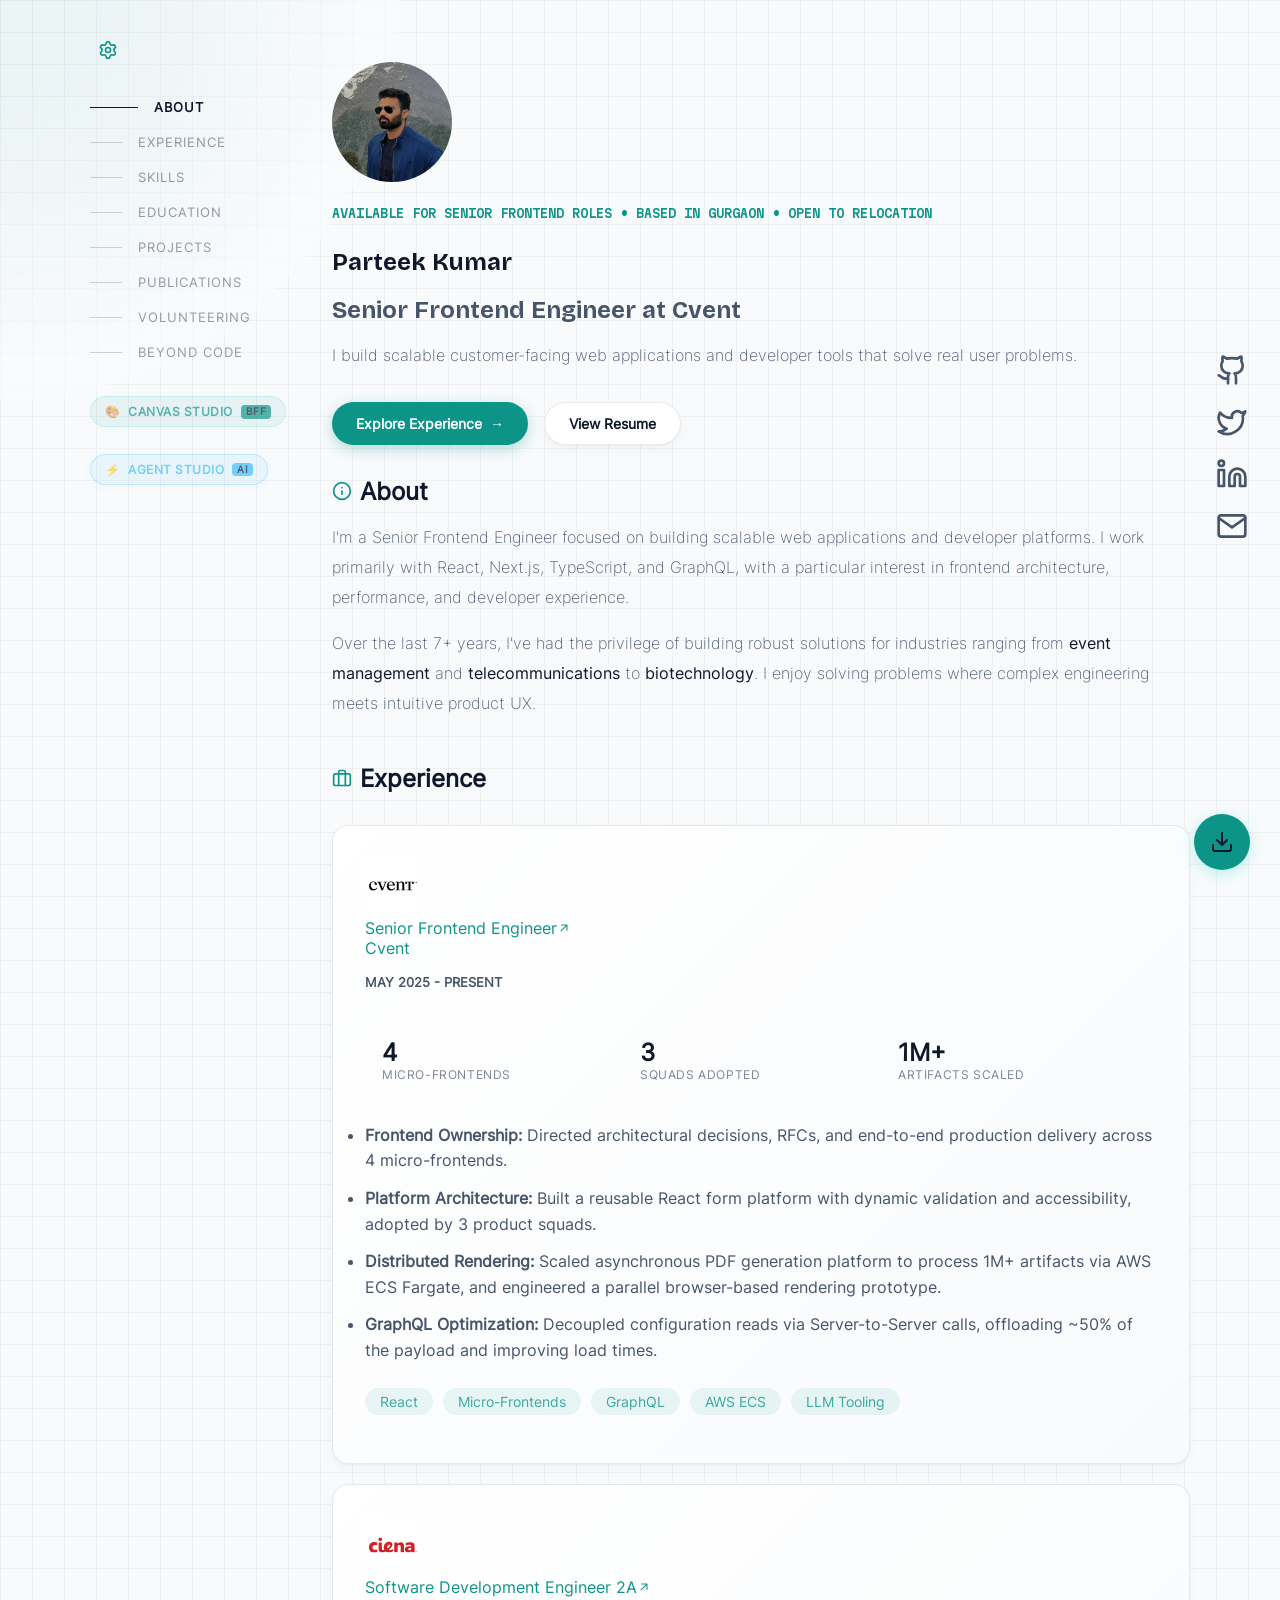
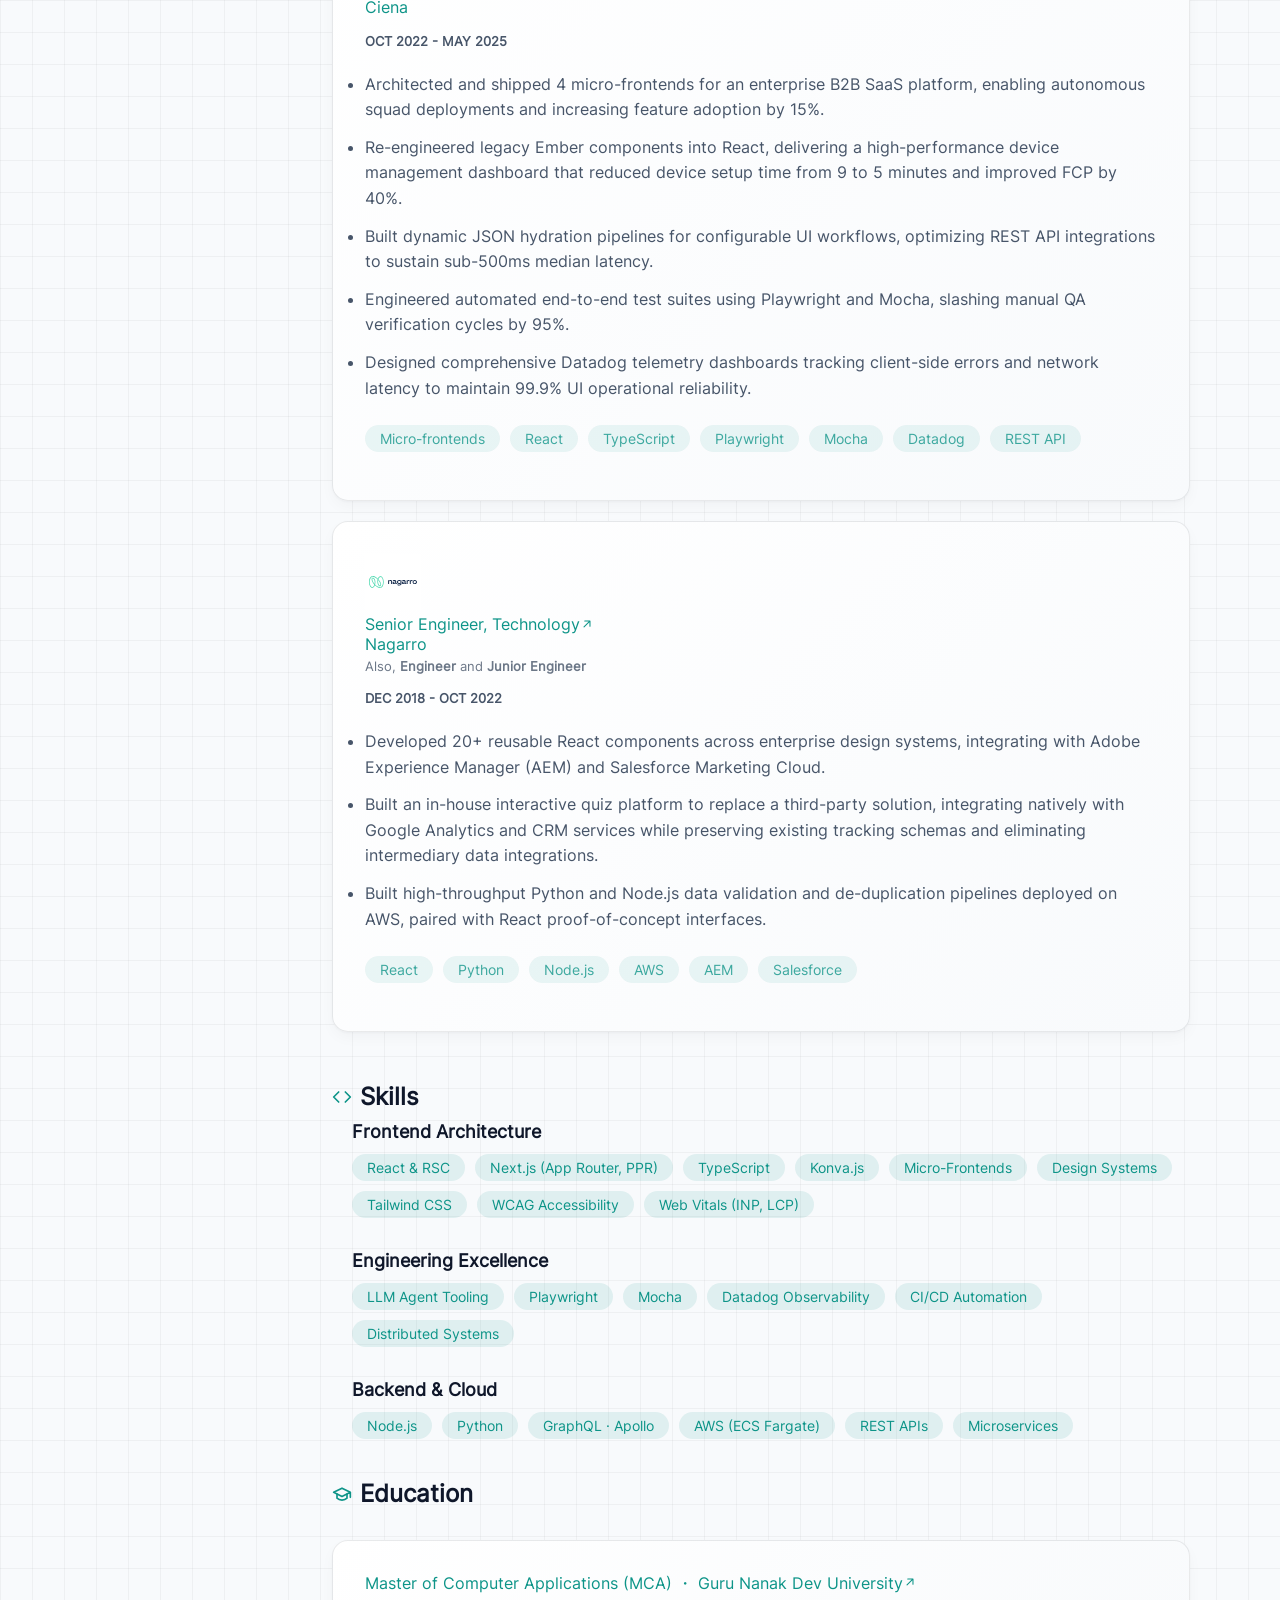
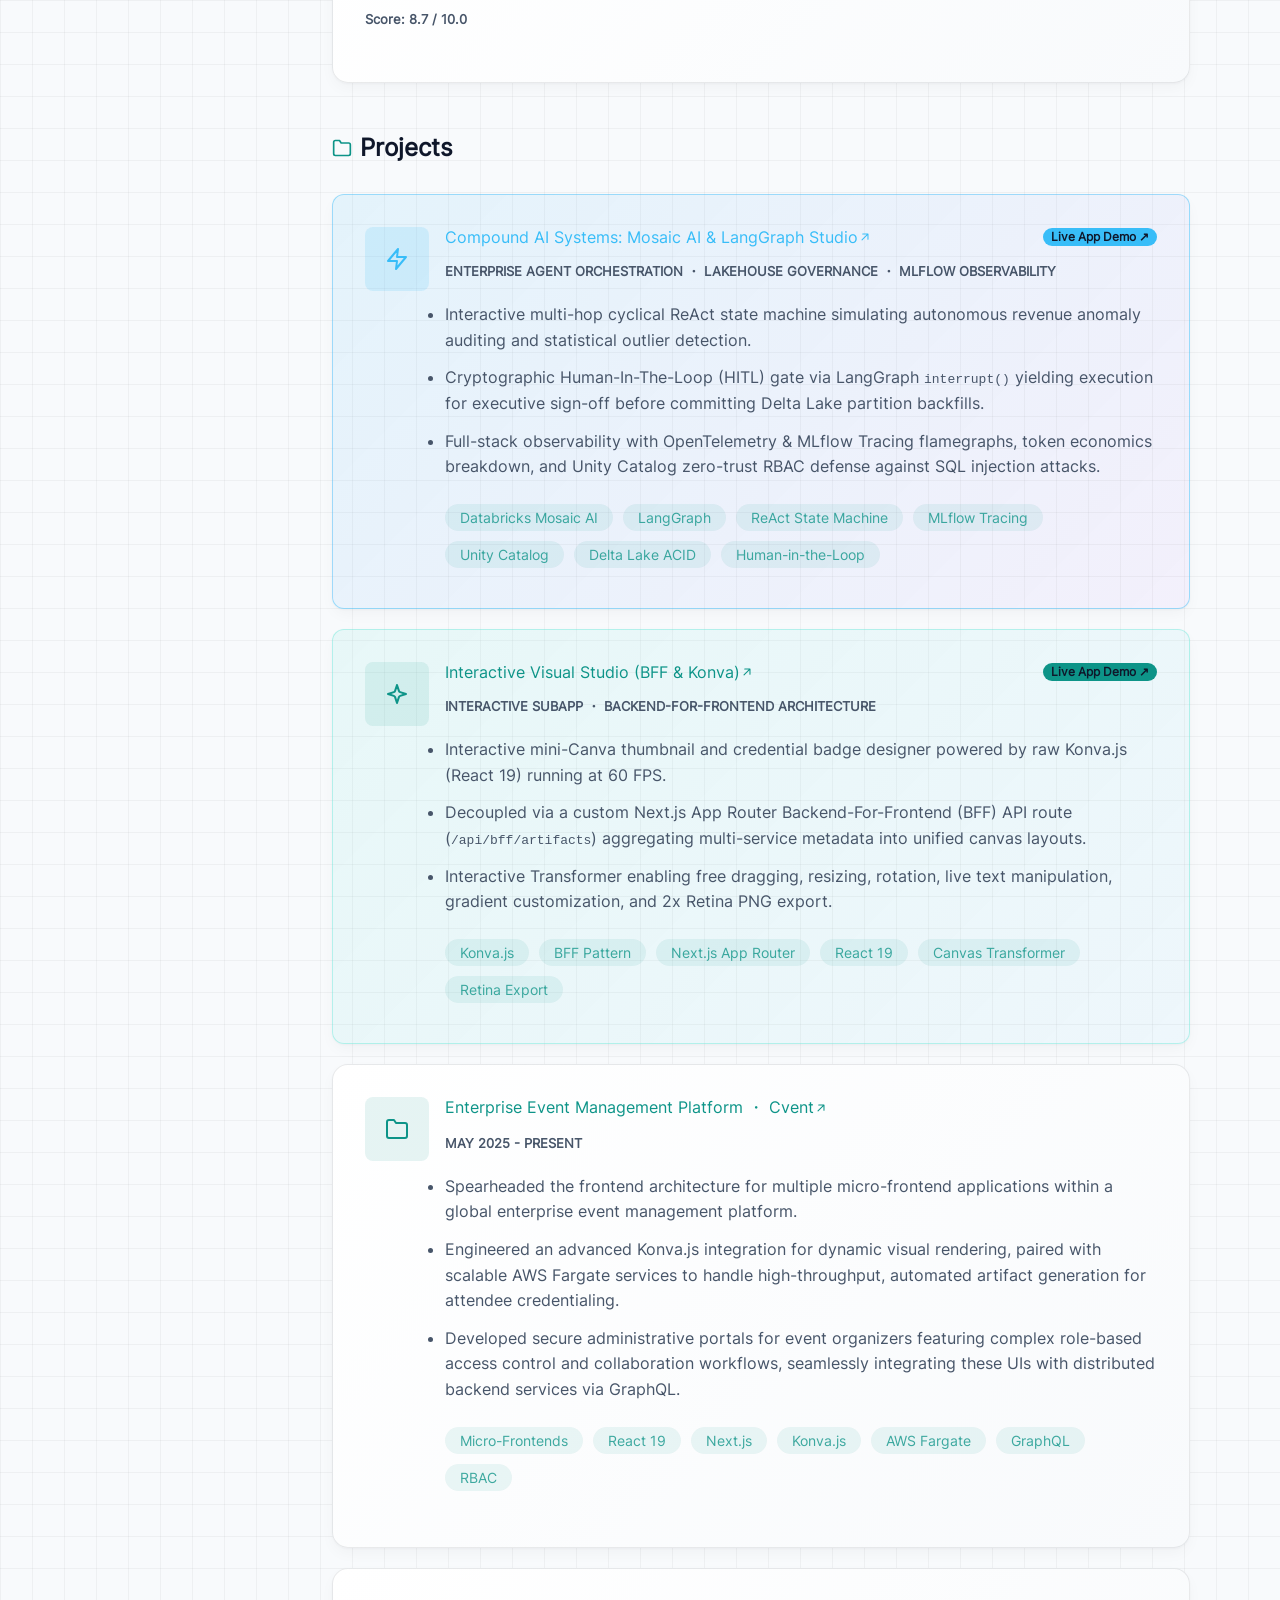
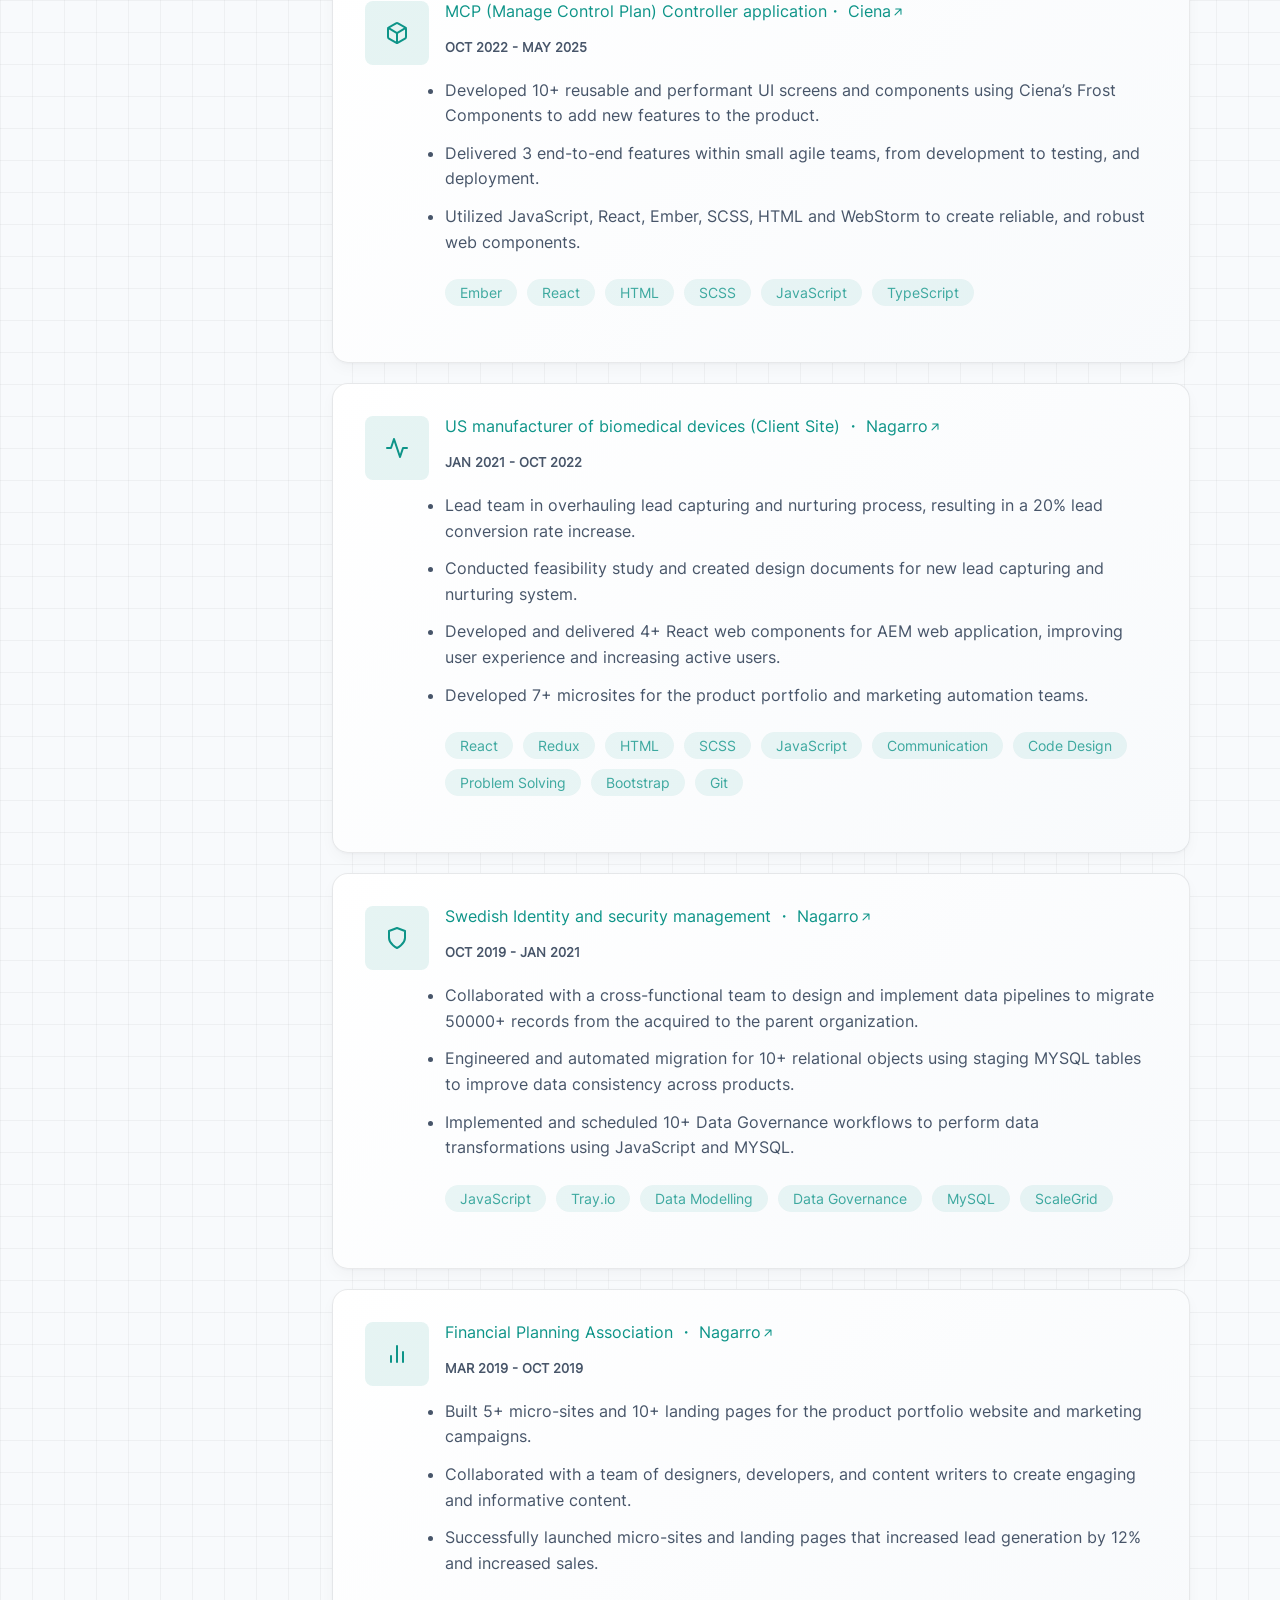
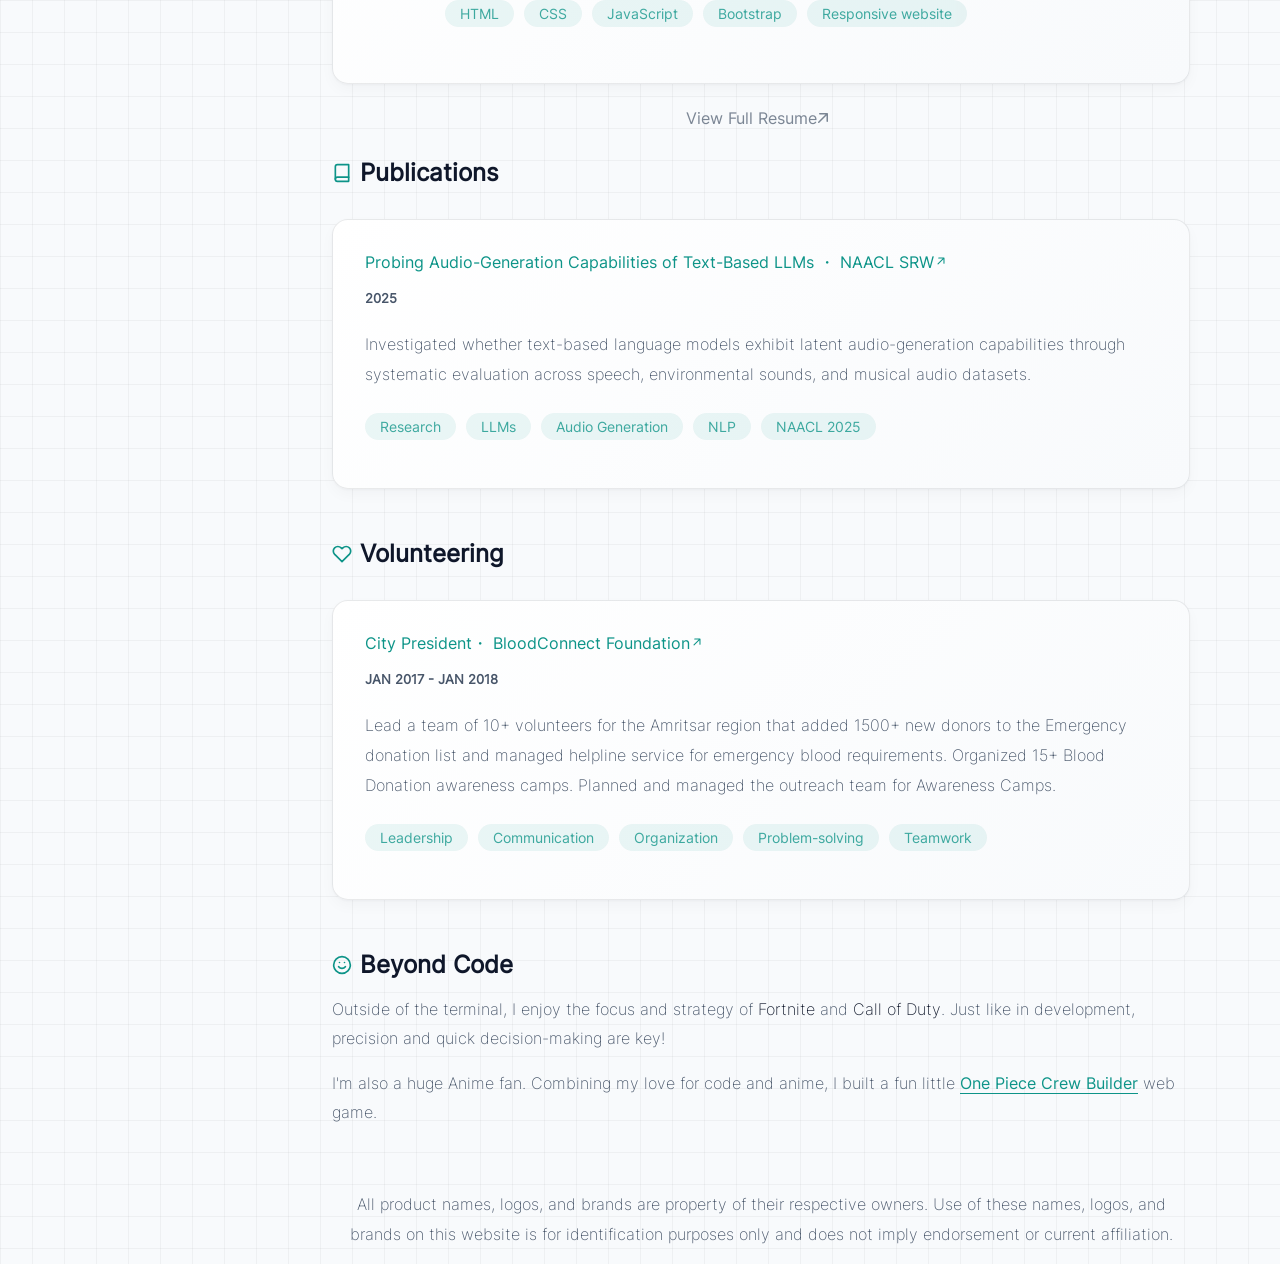
==== commit e458d012: "deploy: update portfolio from Next.js build (2026-11-19T20:36:46.488Z)" ====
--- a/index.html
+++ b/index.html
@@ -1 +1 @@
-<!DOCTYPE html><html lang="en" class="scroll-smooth"><head><meta charSet="utf-8"/><meta name="viewport" content="width=device-width, initial-scale=1"/><link rel="preload" href="/_next/static/media/017d9bea37084d9b-s.p.179.vsfvxa6t5.woff2" as="font" crossorigin="" type="font/woff2"/><link rel="preload" href="/_next/static/media/ee9d8ff0751135e3-s.p.0clq22uw0kgh5.woff2" as="font" crossorigin="" type="font/woff2"/><link rel="preload" as="image" href="/images/profile-hires.jpg"/><link rel="preload" href="/images/cvent.svg" as="image"/><link rel="preload" href="/images/ciena.svg" as="image"/><link rel="preload" href="/images/nagarro.svg" as="image"/><link rel="stylesheet" href="/_next/static/chunks/0sf_h6tm_9_iu.css" data-precedence="next"/><link rel="preload" as="script" fetchPriority="low" href="/_next/static/chunks/0b5fl25uwh5k8.js"/><script src="/_next/static/chunks/0tszvp5wpnn-t.js" async=""></script><script src="/_next/static/chunks/0-ooabrilyxw5.js" async=""></script><script src="/_next/static/chunks/0h4bq73pogmtb.js" async=""></script><script src="/_next/static/chunks/turbopack-0euzqs6or_5xw.js" async=""></script><script src="/_next/static/chunks/12linkzvlwq9z.js" async=""></script><script src="/_next/static/chunks/0d3shmwh5_nmn.js" async=""></script><script src="/_next/static/chunks/069om3rd9sop5.js" async=""></script><script src="/_next/static/chunks/0779u2jc.tjcv.js" async=""></script><script src="/_next/static/chunks/0~0c53kss-54z.js" async=""></script><meta name="next-size-adjust" content=""/><title>Parteek Kumar | Senior Frontend Engineer | Portfolio</title><meta name="description" content="Senior Frontend Engineer with 7+ years of experience building scalable web applications and developer tools using React, TypeScript, Next.js, and GraphQL. Open source contributor and published researcher."/><meta name="author" content="Parteek Kumar"/><meta name="keywords" content="Senior Frontend Engineer,UI Engineer,React Developer,Next.js,TypeScript,GraphQL,Web Developer,Portfolio,Parteek Kumar,Cvent,Ciena"/><meta name="robots" content="index, follow"/><meta property="og:title" content="Parteek Kumar | Senior Frontend Engineer | Portfolio"/><meta property="og:description" content="Senior Frontend Engineer with 7+ years of experience building scalable web applications with React, TypeScript, Next.js, and GraphQL. Open source contributor and published researcher."/><meta property="og:url" content="https://portfolio-nextjs-eight-cyan.vercel.app"/><meta property="og:site_name" content="Parteek Kumar Portfolio"/><meta property="og:locale" content="en_US"/><meta property="og:image" content="http://localhost:3000/images/logo.png"/><meta property="og:image:width" content="800"/><meta property="og:image:height" content="600"/><meta property="og:image:alt" content="Parteek Kumar Logo"/><meta property="og:type" content="website"/><meta name="twitter:card" content="summary_large_image"/><meta name="twitter:creator" content="@oberoi_parteek"/><meta name="twitter:title" content="Parteek Kumar | Senior Frontend Engineer | Portfolio"/><meta name="twitter:description" content="Senior Frontend Engineer with 7+ years of experience building scalable web applications with React, TypeScript, Next.js, and GraphQL."/><meta name="twitter:image" content="http://localhost:3000/images/logo.png"/><link rel="shortcut icon" href="/favicon.ico"/><link rel="icon" href="/icon.png"/><link rel="apple-touch-icon" href="/icon.png"/><script src="/_next/static/chunks/03~yq9q893hmn.js" noModule=""></script></head><body class="font-sans bricolage_grotesque_41550692-module__20uw4a__variable martian_mono_cac1e215-module__3S36aG__variable"><div hidden=""><!--$--><!--/$--></div><script>((a,b,c,d,e,f,g,h)=>{let i=document.documentElement,j=["light","dark"];function k(b){var c;(Array.isArray(a)?a:[a]).forEach(a=>{let c="class"===a,d=c&&f?e.map(a=>f[a]||a):e;c?(i.classList.remove(...d),i.classList.add(f&&f[b]?f[b]:b)):i.setAttribute(a,b)}),c=b,h&&j.includes(c)&&(i.style.colorScheme=c)}if(d)k(d);else try{let a=localStorage.getItem(b)||c,d=g&&"system"===a?window.matchMedia("(prefers-color-scheme: dark)").matches?"dark":"light":a;k(d)}catch(a){}})("data-theme","theme","system",null,["light","dark"],null,true,true)</script><div class="cursor-wrapper"><div class="cursor"></div></div><div><!-- 🎮 Psst... Do you know the Konami Code? (↑ ↑ ↓ ↓ ← → ← → B A) --></div><main class="app"><header style="width:18%;position:sticky;top:2em;height:fit-content"><div style="display:flex;justify-content:flex-start;margin-bottom:2rem"><div class="w-8 h-8"></div></div><ul class="nav" style="list-style:none;padding:0;margin:0;display:flex;flex-direction:column;gap:1.25rem"><li class="" style="padding:0"><a href="#about" style="display:flex;align-items:center;text-decoration:none;color:inherit;opacity:0.6;transition:all 0.2s ease"><span class="nav-indicator" style="display:inline-block;transition:all 0.15s cubic-bezier(.4, 0, .2, 1);background-color:rgb(var(--text-s-color));width:2rem;height:1px;margin-right:1rem;opacity:0.6"></span><small style="font-size:0.8rem;font-weight:500;letter-spacing:1px">ABOUT</small></a></li><li class="" style="padding:0"><a href="#experience" style="display:flex;align-items:center;text-decoration:none;color:inherit;opacity:0.6;transition:all 0.2s ease"><span class="nav-indicator" style="display:inline-block;transition:all 0.15s cubic-bezier(.4, 0, .2, 1);background-color:rgb(var(--text-s-color));width:2rem;height:1px;margin-right:1rem;opacity:0.6"></span><small style="font-size:0.8rem;font-weight:500;letter-spacing:1px">EXPERIENCE</small></a></li><li class="" style="padding:0"><a href="#skills" style="display:flex;align-items:center;text-decoration:none;color:inherit;opacity:0.6;transition:all 0.2s ease"><span class="nav-indicator" style="display:inline-block;transition:all 0.15s cubic-bezier(.4, 0, .2, 1);background-color:rgb(var(--text-s-color));width:2rem;height:1px;margin-right:1rem;opacity:0.6"></span><small style="font-size:0.8rem;font-weight:500;letter-spacing:1px">SKILLS</small></a></li><li class="" style="padding:0"><a href="#education" style="display:flex;align-items:center;text-decoration:none;color:inherit;opacity:0.6;transition:all 0.2s ease"><span class="nav-indicator" style="display:inline-block;transition:all 0.15s cubic-bezier(.4, 0, .2, 1);background-color:rgb(var(--text-s-color));width:2rem;height:1px;margin-right:1rem;opacity:0.6"></span><small style="font-size:0.8rem;font-weight:500;letter-spacing:1px">EDUCATION</small></a></li><li class="" style="padding:0"><a href="#projects" style="display:flex;align-items:center;text-decoration:none;color:inherit;opacity:0.6;transition:all 0.2s ease"><span class="nav-indicator" style="display:inline-block;transition:all 0.15s cubic-bezier(.4, 0, .2, 1);background-color:rgb(var(--text-s-color));width:2rem;height:1px;margin-right:1rem;opacity:0.6"></span><small style="font-size:0.8rem;font-weight:500;letter-spacing:1px">PROJECTS</small></a></li><li class="" style="padding:0"><a href="#publications" style="display:flex;align-items:center;text-decoration:none;color:inherit;opacity:0.6;transition:all 0.2s ease"><span class="nav-indicator" style="display:inline-block;transition:all 0.15s cubic-bezier(.4, 0, .2, 1);background-color:rgb(var(--text-s-color));width:2rem;height:1px;margin-right:1rem;opacity:0.6"></span><small style="font-size:0.8rem;font-weight:500;letter-spacing:1px">PUBLICATIONS</small></a></li><li class="" style="padding:0"><a href="#volunteering" style="display:flex;align-items:center;text-decoration:none;color:inherit;opacity:0.6;transition:all 0.2s ease"><span class="nav-indicator" style="display:inline-block;transition:all 0.15s cubic-bezier(.4, 0, .2, 1);background-color:rgb(var(--text-s-color));width:2rem;height:1px;margin-right:1rem;opacity:0.6"></span><small style="font-size:0.8rem;font-weight:500;letter-spacing:1px">VOLUNTEERING</small></a></li><li class="" style="padding:0"><a href="#beyond-code" style="display:flex;align-items:center;text-decoration:none;color:inherit;opacity:0.6;transition:all 0.2s ease"><span class="nav-indicator" style="display:inline-block;transition:all 0.15s cubic-bezier(.4, 0, .2, 1);background-color:rgb(var(--text-s-color));width:2rem;height:1px;margin-right:1rem;opacity:0.6"></span><small style="font-size:0.8rem;font-weight:500;letter-spacing:1px">BEYOND CODE</small></a></li><li style="padding:0.75rem 0 0 0;margin-top:0.25rem;list-style:none"><a class="studio-nav-btn" href="/studio"><span class="studio-icon">🎨</span><span>CANVAS STUDIO</span><span class="studio-badge">BFF</span></a></li><li style="padding:0.4rem 0 0 0;list-style:none"><a class="studio-nav-btn agent-nav-btn" style="border-color:rgba(56, 189, 248, 0.4)" href="/agent-studio"><span class="studio-icon">⚡</span><span>AGENT STUDIO</span><span class="studio-badge" style="background:#38BDF8;color:#0F172A">AI</span></a></li></ul></header><div class="contact"><div class="wrapper"><ul aria-label="Social media" style="display:flex;align-items:center;gap:1rem"><li class="tooltip"><span class="tooltiptext">Github</span><a href="https://github.com/oberoiparteek" target="_blank" rel="noopener noreferrer" aria-label="GitHub"><svg xmlns="http://www.w3.org/2000/svg" width="24" height="24" viewBox="0 0 24 24" fill="none" stroke="currentColor" stroke-width="2" stroke-linecap="round" stroke-linejoin="round"><path d="M15 22v-4a4.8 4.8 0 0 0-1-3.5c3 0 6-2 6-5.5.08-1.25-.27-2.48-1-3.5.28-1.15.28-2.35 0-3.5 0 0-1 0-3 1.5-2.64-.5-5.36-.5-8 0C6 2 5 2 5 2c-.3 1.15-.3 2.35 0 3.5A5.403 5.403 0 0 0 4 9c0 3.5 3 5.5 6 5.5-.39.49-.68 1.05-.85 1.65-.17.6-.22 1.23-.15 1.85v4"></path><path d="M9 18c-4.51 2-5-2-7-2"></path></svg></a></li><li class="tooltip"><span class="tooltiptext">Twitter</span><a href="https://twitter.com/oberoi_parteek" target="_blank" rel="noopener noreferrer" aria-label="Twitter"><svg xmlns="http://www.w3.org/2000/svg" width="24" height="24" viewBox="0 0 24 24" fill="none" stroke="currentColor" stroke-width="2" stroke-linecap="round" stroke-linejoin="round"><path d="M22 4s-.7 2.1-2 3.4c1.6 10-9.4 17.3-18 11.6 2.2.1 4.4-.6 6-2C3 15.5.5 9.6 3 5c2.2 2.6 5.6 4.1 9 4-.9-4.2 4-6.6 7-3.8 1.1 0 3-1.2 3-1.2z"></path></svg></a></li><li class="tooltip"><span class="tooltiptext">LinkedIn</span><a href="https://www.linkedin.com/in/kumarparteek/" target="_blank" rel="noopener noreferrer" aria-label="LinkedIn"><svg xmlns="http://www.w3.org/2000/svg" width="24" height="24" viewBox="0 0 24 24" fill="none" stroke="currentColor" stroke-width="2" stroke-linecap="round" stroke-linejoin="round"><path d="M16 8a6 6 0 0 1 6 6v7h-4v-7a2 2 0 0 0-2-2 2 2 0 0 0-2 2v7h-4v-7a6 6 0 0 1 6-6z"></path><rect x="2" y="9" width="4" height="12"></rect><circle cx="4" cy="4" r="2"></circle></svg></a></li><li class="tooltip"><span class="tooltiptext">Email</span><a href="mailto:oberoi.parteek@gmail.com" target="_blank" rel="noopener noreferrer" aria-label="Email"><svg xmlns="http://www.w3.org/2000/svg" width="24" height="24" viewBox="0 0 24 24" fill="none" stroke="currentColor" stroke-width="2" stroke-linecap="round" stroke-linejoin="round"><path d="M4 4h16c1.1 0 2 .9 2 2v12c0 1.1-.9 2-2 2H4c-1.1 0-2-.9-2-2V6c0-1.1.9-2 2-2z"></path><polyline points="22,6 12,13 2,6"></polyline></svg></a></li></ul></div></div><div class="sections-container"><section id="about" style="opacity:0;transform:translateY(16px)"><div class="mb-12"><div class="mb-6"><img alt="Parteek Kumar" width="96" height="96" decoding="async" data-nimg="1" class="rounded-full shadow-md border-2" style="color:transparent;width:120px;height:120px;min-width:120px;min-height:120px;border-radius:50%;border-color:var(--color-marine);object-fit:cover" src="/images/profile-hires.jpg"/></div><p class="mb-4 tracking-widest" style="font-family:var(--font-martian), ui-monospace, monospace;color:var(--color-marine);opacity:1;text-transform:uppercase;font-size:0.75rem;font-weight:600"><span class="inline-block w-1.5 h-1.5 rounded-full mr-2 animate-pulse" style="background-color:var(--color-marine);transform:translateY(-1px)"></span>Available for Senior Frontend roles • Based in Gurgaon • Open to relocation</p><h1 class="text-5xl sm:text-6xl font-bold tracking-tight mb-2" style="font-family:var(--font-bricolage), sans-serif">Parteek Kumar</h1><h2 class="text-lg sm:text-xl font-medium mb-5" style="font-family:var(--font-bricolage), sans-serif;color:rgb(var(--text-s-color))">Senior Frontend Engineer at Cvent</h2><p class="text-base max-w-sm opacity-80" style="color:rgb(var(--text-s-color))">I build scalable customer-facing web applications and developer tools that solve real user problems.</p><div style="display:flex;flex-wrap:wrap;gap:1rem;margin-top:2rem;margin-bottom:2rem"><a href="#experience" style="display:inline-flex;align-items:center;justify-content:center;padding:0.75rem 1.5rem;font-size:0.875rem;font-weight:600;border-radius:9999px;transition:all 0.3s;background:var(--color-marine);color:var(--color-on-marine);box-shadow:0 4px 14px rgba(13, 148, 136, 0.3);text-decoration:none">Explore Experience <span style="margin-left:0.5rem">→</span></a><a href="/r" target="_blank" rel="noreferrer" style="display:inline-flex;align-items:center;justify-content:center;padding:0.75rem 1.5rem;font-size:0.875rem;font-weight:600;border-radius:9999px;transition:all 0.3s;background:var(--glass-bg-start);color:var(--text-heading-color);border:1px solid var(--glass-border);box-shadow:var(--card-shadow);backdrop-filter:blur(12px);-webkit-backdrop-filter:blur(12px);text-decoration:none">View Resume</a></div><div class="mobile-hero-socials" style="display:none;align-items:center;gap:1.25rem;margin-top:1rem;margin-bottom:1.5rem"><a href="https://github.com/oberoiparteek" target="_blank" rel="noopener noreferrer" aria-label="GitHub" style="color:var(--text-heading-color);opacity:0.8;transition:opacity 0.2s"><svg xmlns="http://www.w3.org/2000/svg" width="22" height="22" viewBox="0 0 24 24" fill="none" stroke="currentColor" stroke-width="2" stroke-linecap="round" stroke-linejoin="round"><path d="M15 22v-4a4.8 4.8 0 0 0-1-3.5c3 0 6-2 6-5.5.08-1.25-.27-2.48-1-3.5.28-1.15.28-2.35 0-3.5 0 0-1 0-3 1.5-2.64-.5-5.36-.5-8 0C6 2 5 2 5 2c-.3 1.15-.3 2.35 0 3.5A5.403 5.403 0 0 0 4 9c0 3.5 3 5.5 6 5.5-.39.49-.68 1.05-.85 1.65-.17.6-.22 1.23-.15 1.85v4"></path><path d="M9 18c-4.51 2-5-2-7-2"></path></svg></a><a href="https://twitter.com/oberoi_parteek" target="_blank" rel="noopener noreferrer" aria-label="Twitter" style="color:var(--text-heading-color);opacity:0.8;transition:opacity 0.2s"><svg xmlns="http://www.w3.org/2000/svg" width="22" height="22" viewBox="0 0 24 24" fill="none" stroke="currentColor" stroke-width="2" stroke-linecap="round" stroke-linejoin="round"><path d="M22 4s-.7 2.1-2 3.4c1.6 10-9.4 17.3-18 11.6 2.2.1 4.4-.6 6-2C3 15.5.5 9.6 3 5c2.2 2.6 5.6 4.1 9 4-.9-4.2 4-6.6 7-3.8 1.1 0 3-1.2 3-1.2z"></path></svg></a><a href="https://www.linkedin.com/in/kumarparteek/" target="_blank" rel="noopener noreferrer" aria-label="LinkedIn" style="color:var(--text-heading-color);opacity:0.8;transition:opacity 0.2s"><svg xmlns="http://www.w3.org/2000/svg" width="22" height="22" viewBox="0 0 24 24" fill="none" stroke="currentColor" stroke-width="2" stroke-linecap="round" stroke-linejoin="round"><path d="M16 8a6 6 0 0 1 6 6v7h-4v-7a2 2 0 0 0-2-2 2 2 0 0 0-2 2v7h-4v-7a6 6 0 0 1 6-6z"></path><rect x="2" y="9" width="4" height="12"></rect><circle cx="4" cy="4" r="2"></circle></svg></a><a href="mailto:oberoi.parteek@gmail.com" target="_blank" rel="noopener noreferrer" aria-label="Email" style="color:var(--color-marine);opacity:0.9;transition:opacity 0.2s"><svg xmlns="http://www.w3.org/2000/svg" width="22" height="22" viewBox="0 0 24 24" fill="none" stroke="currentColor" stroke-width="2" stroke-linecap="round" stroke-linejoin="round"><path d="M4 4h16c1.1 0 2 .9 2 2v12c0 1.1-.9 2-2 2H4c-1.1 0-2-.9-2-2V6c0-1.1.9-2 2-2z"></path><polyline points="22,6 12,13 2,6"></polyline></svg></a></div></div><div class="heading-sticky"><h2 style="display:flex;align-items:center;gap:8px"><span style="display:flex;align-items:center;color:var(--color-marine)"><svg xmlns="http://www.w3.org/2000/svg" width="20" height="20" viewBox="0 0 24 24" fill="none" stroke="currentColor" stroke-width="2" stroke-linecap="round" stroke-linejoin="round"><circle cx="12" cy="12" r="10"></circle><line x1="12" y1="16" x2="12" y2="12"></line><line x1="12" y1="8" x2="12.01" y2="8"></line></svg></span>About</h2></div><p>I&#x27;m a Senior Frontend Engineer focused on building scalable web applications and developer platforms. I work primarily with React, Next.js, TypeScript, and GraphQL, with a particular interest in frontend architecture, performance, and developer experience.</p><p>Over the last 7+ years, I&#x27;ve had the privilege of building robust solutions for industries ranging from <b>event management</b> and <b>telecommunications</b> to <b>biotechnology</b>. I enjoy solving problems where complex engineering meets intuitive product UX.</p></section><section id="experience" style="opacity:0;transform:translateY(16px)"><div class="heading-sticky"><h2 style="display:flex;align-items:center;gap:8px"><span style="display:flex;align-items:center;color:var(--color-marine)"><svg xmlns="http://www.w3.org/2000/svg" width="20" height="20" viewBox="0 0 24 24" fill="none" stroke="currentColor" stroke-width="2" stroke-linecap="round" stroke-linejoin="round"><rect x="2" y="7" width="20" height="14" rx="2" ry="2"></rect><path d="M16 21V5a2 2 0 0 0-2-2h-4a2 2 0 0 0-2 2v16"></path></svg></span>Experience</h2></div><div class="experiences"><div class="tilt-wrapper" style="transform-style:preserve-3d;will-change:auto"><a href="https://www.cvent.com/" target="_blank" class="exp"><div class="flex items-start gap-4 mb-2"><img src="/images/cvent.svg" alt="Cvent Logo" style="width:48px;height:48px;min-width:48px;min-height:48px;background-color:white;padding:4px" class="rounded-lg shadow-sm bg-white p-1 object-contain grayscale group-hover:grayscale-0 transition-all duration-300"/><div><span class="title link-svg text-lg" title="Job title" style="display:flex;align-items:center">Senior Frontend Engineer<svg xmlns="http://www.w3.org/2000/svg" viewBox="0 0 20 20" fill="currentColor" class="inline-block h-4 w-4 shrink-0 transition-transform group-hover/link:-translate-y-1 group-hover/link:translate-x-1 group-focus-visible/link:-translate-y-1 group-focus-visible/link:translate-x-1 motion-reduce:transition-none ml-1 translate-y-px" aria-hidden="true"><path fill-rule="evenodd" d="M5.22 14.78a.75.75 0 001.06 0l7.22-7.22v5.69a.75.75 0 001.5 0v-7.5a.75.75 0 00-.75-.75h-7.5a.75.75 0 000 1.5h5.69l-7.22 7.22a.75.75 0 000 1.06z" clip-rule="evenodd"></path></svg></span><span class="text-sm font-medium mt-1 inline-block" style="color:var(--color-marine)">Cvent</span></div></div><p><small title="Duration">MAY 2025 - PRESENT</small></p><div style="display:grid;grid-template-columns:repeat(3, 1fr);gap:1rem;margin-top:1.5rem;margin-bottom:1.5rem;background:rgba(255, 255, 255, 0.03);padding:1rem;border-radius:8px;border:1px solid rgba(255, 255, 255, 0.05)"><div><div style="font-size:1.5rem;font-weight:700;color:var(--text-heading-color)">4</div><div style="font-size:0.75rem;opacity:0.7;text-transform:uppercase;letter-spacing:0.05em">Micro-frontends</div></div><div><div style="font-size:1.5rem;font-weight:700;color:var(--text-heading-color)">3</div><div style="font-size:0.75rem;opacity:0.7;text-transform:uppercase;letter-spacing:0.05em">Squads Adopted</div></div><div><div style="font-size:1.5rem;font-weight:700;color:var(--text-heading-color)">1M+</div><div style="font-size:0.75rem;opacity:0.7;text-transform:uppercase;letter-spacing:0.05em">Artifacts Scaled</div></div></div><ul class="text-sm leading-normal list-disc ml-6 space-y-2"><li><strong>Frontend Ownership:</strong> Directed architectural decisions, RFCs, and end-to-end production delivery across 4 micro-frontends.</li><li><strong>Platform Architecture:</strong> Built a reusable React form platform with dynamic validation and accessibility, adopted by 3 product squads.</li><li><strong>Distributed Rendering:</strong> Scaled asynchronous PDF generation platform to process 1M+ artifacts via AWS ECS Fargate, and engineered a parallel browser-based rendering prototype.</li><li><strong>GraphQL Optimization:</strong> Decoupled configuration reads via Server-to-Server calls, offloading ~50% of the payload and improving load times.</li></ul><ul class="badge-wrapper"><li class="badge">React</li><li class="badge">Micro-Frontends</li><li class="badge">GraphQL</li><li class="badge">AWS ECS</li><li class="badge">LLM Tooling</li></ul><p></p></a></div><div class="tilt-wrapper" style="transform-style:preserve-3d;will-change:auto"><a href="https://www.ciena.com/products/manage-control-plan" target="_blank" class="exp"><div class="flex items-start gap-4 mb-2"><img src="/images/ciena.svg" alt="Ciena Logo" style="width:48px;height:48px;min-width:48px;min-height:48px;background-color:white;padding:4px" class="rounded-lg shadow-sm bg-white p-1 object-contain grayscale group-hover:grayscale-0 transition-all duration-300"/><div><span class="title link-svg text-lg" title="Job title" style="display:flex;align-items:center">Software Development Engineer 2A<svg role="presentation" xmlns="http://www.w3.org/2000/svg" viewBox="0 0 20 20" fill="currentColor" class="inline-block h-4 w-4 shrink-0 transition-transform group-hover/link:-translate-y-1 group-hover/link:translate-x-1 group-focus-visible/link:-translate-y-1 group-focus-visible/link:translate-x-1 motion-reduce:transition-none ml-1 translate-y-px" aria-hidden="true"><path fill-rule="evenodd" d="M5.22 14.78a.75.75 0 001.06 0l7.22-7.22v5.69a.75.75 0 001.5 0v-7.5a.75.75 0 00-.75-.75h-7.5a.75.75 0 000 1.5h5.69l-7.22 7.22a.75.75 0 000 1.06z" clip-rule="evenodd"></path></svg></span><span class="text-sm font-medium mt-1 inline-block" style="color:var(--color-marine)">Ciena</span></div></div><p><small title="Duration">OCT 2022 - MAY 2025</small></p><ul class="mt-2 text-sm leading-normal list-disc ml-6 space-y-2"><li>Architected and shipped 4 micro-frontends for an enterprise B2B SaaS platform, enabling autonomous squad deployments and increasing feature adoption by 15%.</li><li>Re-engineered legacy Ember components into React, delivering a high-performance device management dashboard that reduced device setup time from 9 to 5 minutes and improved FCP by 40%.</li><li>Built dynamic JSON hydration pipelines for configurable UI workflows, optimizing REST API integrations to sustain sub-500ms median latency.</li><li>Engineered automated end-to-end test suites using Playwright and Mocha, slashing manual QA verification cycles by 95%.</li><li>Designed comprehensive Datadog telemetry dashboards tracking client-side errors and network latency to maintain 99.9% UI operational reliability.</li></ul><ul class="badge-wrapper"><li class="badge">Micro-frontends</li><li class="badge">React</li><li class="badge">TypeScript</li><li class="badge">Playwright</li><li class="badge">Mocha</li><li class="badge">Datadog</li><li class="badge">REST API</li></ul><p></p></a></div><div class="tilt-wrapper" style="transform-style:preserve-3d;will-change:auto"><a href="https://www.nagarro.com/en" target="_blank" class="exp"><div class="flex items-start gap-4 mb-2"><img src="/images/nagarro.svg" alt="Nagarro Logo" style="width:48px;height:48px;min-width:48px;min-height:48px;background-color:white;padding:4px" class="rounded-lg shadow-sm bg-white p-1 object-contain grayscale group-hover:grayscale-0 transition-all duration-300"/><div><span class="title link-svg text-lg" title="Job title" style="display:flex;align-items:center">Senior Engineer, Technology<svg role="presentation" xmlns="http://www.w3.org/2000/svg" viewBox="0 0 20 20" fill="currentColor" class="inline-block h-4 w-4 shrink-0 transition-transform group-hover/link:-translate-y-1 group-hover/link:translate-x-1 group-focus-visible/link:-translate-y-1 group-focus-visible/link:translate-x-1 motion-reduce:transition-none ml-1 translate-y-px" aria-hidden="true"><path fill-rule="evenodd" d="M5.22 14.78a.75.75 0 001.06 0l7.22-7.22v5.69a.75.75 0 001.5 0v-7.5a.75.75 0 00-.75-.75h-7.5a.75.75 0 000 1.5h5.69l-7.22 7.22a.75.75 0 000 1.06z" clip-rule="evenodd"></path></svg></span><span class="text-sm font-medium mt-1 inline-block" style="color:var(--color-marine)">Nagarro</span><div class="link-svg" style="padding-top:4px;font-size:13px;opacity:0.8" title="Job title">Also, <b>Engineer</b> and <b>Junior Engineer</b></div></div></div><p><small title="Duration">DEC 2018 - OCT 2022</small></p><ul class="mt-2 text-sm leading-normal list-disc ml-6 space-y-2"><li>Developed 20+ reusable React components across enterprise design systems, integrating with Adobe Experience Manager (AEM) and Salesforce Marketing Cloud.</li><li>Built an in-house interactive quiz platform to replace a third-party solution, integrating natively with Google Analytics and CRM services while preserving existing tracking schemas and eliminating intermediary data integrations.</li><li>Built high-throughput Python and Node.js data validation and de-duplication pipelines deployed on AWS, paired with React proof-of-concept interfaces.</li></ul><ul class="badge-wrapper"><li class="badge">React</li><li class="badge">Python</li><li class="badge">Node.js</li><li class="badge">AWS</li><li class="badge">AEM</li><li class="badge">Salesforce</li></ul><p></p></a></div></div></section><section id="skills" style="opacity:0;transform:translateY(16px)"><div class="heading-sticky"><h2 style="display:flex;align-items:center;gap:8px"><span style="display:flex;align-items:center;color:var(--color-marine)"><svg xmlns="http://www.w3.org/2000/svg" width="20" height="20" viewBox="0 0 24 24" fill="none" stroke="currentColor" stroke-width="2" stroke-linecap="round" stroke-linejoin="round"><polyline points="16 18 22 12 16 6"></polyline><polyline points="8 6 2 12 8 18"></polyline></svg></span>Skills</h2></div><div class="skills"><div class="frontend"><h3 style="color:var(--text-heading-color);font-weight:600;margin-top:0.5rem;margin-bottom:0.75rem;font-size:1.1rem">Frontend Architecture</h3><ul class="badge-wrapper green"><li class="badge">React &amp; RSC</li><li class="badge">Next.js (App Router, PPR)</li><li class="badge">TypeScript</li><li class="badge">Konva.js</li><li class="badge">Micro-Frontends</li><li class="badge">Design Systems</li><li class="badge">Tailwind CSS</li><li class="badge">WCAG Accessibility</li><li class="badge">Web Vitals (INP, LCP)</li></ul></div><div class="sdetools"><h3 style="color:var(--text-heading-color);font-weight:600;margin-top:2rem;margin-bottom:0.75rem;font-size:1.1rem">Engineering Excellence</h3><ul class="badge-wrapper green"><li class="badge">LLM Agent Tooling</li><li class="badge">Playwright</li><li class="badge">Mocha</li><li class="badge">Datadog Observability</li><li class="badge">CI/CD Automation</li><li class="badge">Distributed Systems</li></ul></div><div class="backend"><h3 style="color:var(--text-heading-color);font-weight:600;margin-top:2rem;margin-bottom:0.75rem;font-size:1.1rem">Backend &amp; Cloud</h3><ul class="badge-wrapper green"><li class="badge">Node.js</li><li class="badge">Python</li><li class="badge">GraphQL · Apollo</li><li class="badge">AWS (ECS Fargate)</li><li class="badge">REST APIs</li><li class="badge">Microservices</li></ul></div></div></section><section id="education" style="opacity:0;transform:translateY(16px)"><div class="heading-sticky"><h2 style="display:flex;align-items:center;gap:8px"><span style="display:flex;align-items:center;color:var(--color-marine)"><svg xmlns="http://www.w3.org/2000/svg" width="20" height="20" viewBox="0 0 24 24" fill="none" stroke="currentColor" stroke-width="2" stroke-linecap="round" stroke-linejoin="round"><path d="M22 10v6M2 10l10-5 10 5-10 5z"></path><path d="M6 12v5c3 3 9 3 12 0v-5"></path></svg></span>Education</h2></div><div class="experiences"><a href="https://online.gndu.ac.in/" target="_blank" class="exp"><span class="title link-svg" title="Degree">Master of Computer Applications (MCA) ・ Guru Nanak Dev University<svg role="presentation" xmlns="http://www.w3.org/2000/svg" viewBox="0 0 20 20" fill="currentColor" class="inline-block h-4 w-4 shrink-0 transition-transform group-hover/link:-translate-y-1 group-hover/link:translate-x-1 group-focus-visible/link:-translate-y-1 group-focus-visible/link:translate-x-1 motion-reduce:transition-none ml-1 translate-y-px" aria-hidden="true"><path fill-rule="evenodd" d="M5.22 14.78a.75.75 0 001.06 0l7.22-7.22v5.69a.75.75 0 001.5 0v-7.5a.75.75 0 00-.75-.75h-7.5a.75.75 0 000 1.5h5.69l-7.22 7.22a.75.75 0 000 1.06z" clip-rule="evenodd"></path></svg></span><p><small title="GPA">Score: 8.7 / 10.0</small></p><p></p></a></div></section><section id="projects" style="opacity:0;transform:translateY(16px)"><div class="heading-sticky"><h2 style="display:flex;align-items:center;gap:8px"><span style="display:flex;align-items:center;color:var(--color-marine)"><svg xmlns="http://www.w3.org/2000/svg" width="20" height="20" viewBox="0 0 24 24" fill="none" stroke="currentColor" stroke-width="2" stroke-linecap="round" stroke-linejoin="round"><path d="M22 19a2 2 0 0 1-2 2H4a2 2 0 0 1-2-2V5a2 2 0 0 1 2-2h5l2 3h9a2 2 0 0 1 2 2z"></path></svg></span>Projects</h2></div><div class="experiences"><div class="tilt-wrapper" style="transform-style:preserve-3d;will-change:auto"><a class="exp" style="display:block;text-decoration:none;border:1px solid rgba(56, 189, 248, 0.45);border-radius:12px;background:linear-gradient(135deg, rgba(56, 189, 248, 0.1) 0%, rgba(168, 85, 247, 0.06) 100%);margin-bottom:1.25rem" href="/agent-studio"><div style="display:flex;align-items:flex-start;gap:1rem;margin-bottom:0.5rem"><div style="padding:10px;border-radius:8px;background:rgba(56, 189, 248, 0.15);color:#38BDF8;flex-shrink:0;width:44px;height:44px;display:flex;align-items:center;justify-content:center"><svg xmlns="http://www.w3.org/2000/svg" width="24" height="24" viewBox="0 0 24 24" fill="none" stroke="currentColor" stroke-width="2" stroke-linecap="round" stroke-linejoin="round"><polygon points="13 2 3 14 12 14 11 22 21 10 12 10 13 2"></polygon></svg></div><div style="width:100%"><div style="display:flex;align-items:center;justify-content:space-between;gap:0.5rem;flex-wrap:wrap"><span class="title link-svg text-lg" style="display:flex;align-items:center;color:#38BDF8">Compound AI Systems: Mosaic AI &amp; LangGraph Studio<svg role="presentation" xmlns="http://www.w3.org/2000/svg" viewBox="0 0 20 20" fill="currentColor" class="inline-block h-4 w-4 shrink-0 transition-transform group-hover/link:-translate-y-1 group-hover/link:translate-x-1 ml-1" aria-hidden="true"><path fill-rule="evenodd" d="M5.22 14.78a.75.75 0 001.06 0l7.22-7.22v5.69a.75.75 0 001.5 0v-7.5a.75.75 0 00-.75-.75h-7.5a.75.75 0 000 1.5h5.69l-7.22 7.22a.75.75 0 000 1.06z" clip-rule="evenodd"></path></svg></span><span style="font-size:0.72rem;padding:2px 8px;border-radius:9999px;background:#38BDF8;color:#0F172A;font-weight:800">Live App Demo ↗</span></div><p><small title="Type">ENTERPRISE AGENT ORCHESTRATION ・ LAKEHOUSE GOVERNANCE ・ MLFLOW OBSERVABILITY</small></p><ul class="mt-2 text-sm leading-normal list-disc ml-6 space-y-2"><li>Interactive multi-hop cyclical ReAct state machine simulating autonomous revenue anomaly auditing and statistical outlier detection.</li><li>Cryptographic Human-In-The-Loop (HITL) gate via LangGraph <code>interrupt()</code> yielding execution for executive sign-off before committing Delta Lake partition backfills.</li><li>Full-stack observability with OpenTelemetry &amp; MLflow Tracing flamegraphs, token economics breakdown, and Unity Catalog zero-trust RBAC defense against SQL injection attacks.</li></ul><ul class="badge-wrapper"><li class="badge">Databricks Mosaic AI</li><li class="badge">LangGraph</li><li class="badge">ReAct State Machine</li><li class="badge">MLflow Tracing</li><li class="badge">Unity Catalog</li><li class="badge">Delta Lake ACID</li><li class="badge">Human-in-the-Loop</li></ul></div></div></a></div><div class="tilt-wrapper" style="transform-style:preserve-3d;will-change:auto"><a class="exp" style="display:block;text-decoration:none;border:1px solid rgba(92, 229, 212, 0.4);border-radius:12px;background:linear-gradient(135deg, rgba(92, 229, 212, 0.1) 0%, rgba(56, 189, 248, 0.05) 100%)" href="/studio"><div style="display:flex;align-items:flex-start;gap:1rem;margin-bottom:0.5rem"><div style="padding:10px;border-radius:8px;background:var(--color-bg-marine-light);color:var(--color-marine);flex-shrink:0;width:44px;height:44px;display:flex;align-items:center;justify-content:center"><svg xmlns="http://www.w3.org/2000/svg" width="24" height="24" viewBox="0 0 24 24" fill="none" stroke="currentColor" stroke-width="2" stroke-linecap="round" stroke-linejoin="round"><path d="m12 3-1.912 5.813a2 2 0 0 1-1.275 1.275L3 12l5.813 1.912a2 2 0 0 1 1.275 1.275L12 21l1.912-5.813a2 2 0 0 1 1.275-1.275L21 12l-5.813-1.912a2 2 0 0 1-1.275-1.275L12 3Z"></path></svg></div><div style="width:100%"><div style="display:flex;align-items:center;justify-content:space-between;gap:0.5rem;flex-wrap:wrap"><span class="title link-svg text-lg" style="display:flex;align-items:center;color:var(--color-marine)">Interactive Visual Studio (BFF &amp; Konva)<svg role="presentation" xmlns="http://www.w3.org/2000/svg" viewBox="0 0 20 20" fill="currentColor" class="inline-block h-4 w-4 shrink-0 transition-transform group-hover/link:-translate-y-1 group-hover/link:translate-x-1 ml-1" aria-hidden="true"><path fill-rule="evenodd" d="M5.22 14.78a.75.75 0 001.06 0l7.22-7.22v5.69a.75.75 0 001.5 0v-7.5a.75.75 0 00-.75-.75h-7.5a.75.75 0 000 1.5h5.69l-7.22 7.22a.75.75 0 000 1.06z" clip-rule="evenodd"></path></svg></span><span style="font-size:0.72rem;padding:2px 8px;border-radius:9999px;background:var(--color-marine);color:#0F172A;font-weight:700">Live App Demo ↗</span></div><p><small title="Type">INTERACTIVE SUBAPP ・ BACKEND-FOR-FRONTEND ARCHITECTURE</small></p><ul class="mt-2 text-sm leading-normal list-disc ml-6 space-y-2"><li>Interactive mini-Canva thumbnail and credential badge designer powered by raw Konva.js (React 19) running at 60 FPS.</li><li>Decoupled via a custom Next.js App Router Backend-For-Frontend (BFF) API route (<code>/api/bff/artifacts</code>) aggregating multi-service metadata into unified canvas layouts.</li><li>Interactive Transformer enabling free dragging, resizing, rotation, live text manipulation, gradient customization, and 2x Retina PNG export.</li></ul><ul class="badge-wrapper"><li class="badge">Konva.js</li><li class="badge">BFF Pattern</li><li class="badge">Next.js App Router</li><li class="badge">React 19</li><li class="badge">Canvas Transformer</li><li class="badge">Retina Export</li></ul></div></div></a></div><div class="tilt-wrapper" style="transform-style:preserve-3d;will-change:auto"><a href="https://www.cvent.com/" target="_blank" class="exp"><div style="display:flex;align-items:flex-start;gap:1rem;margin-bottom:0.5rem"><div style="padding:10px;border-radius:8px;background:var(--color-bg-marine-light);color:var(--color-marine);flex-shrink:0;width:44px;height:44px;display:flex;align-items:center;justify-content:center"><svg xmlns="http://www.w3.org/2000/svg" width="24" height="24" viewBox="0 0 24 24" fill="none" stroke="currentColor" stroke-width="2" stroke-linecap="round" stroke-linejoin="round"><path d="M22 19a2 2 0 0 1-2 2H4a2 2 0 0 1-2-2V5a2 2 0 0 1 2-2h5l2 3h9a2 2 0 0 1 2 2z"></path></svg></div><div><span class="title link-svg text-lg" title="Project" style="display:flex;align-items:center">Enterprise Event Management Platform ・ Cvent<svg role="presentation" xmlns="http://www.w3.org/2000/svg" viewBox="0 0 20 20" fill="currentColor" class="inline-block h-4 w-4 shrink-0 transition-transform group-hover/link:-translate-y-1 group-hover/link:translate-x-1 group-focus-visible/link:-translate-y-1 group-focus-visible/link:translate-x-1 motion-reduce:transition-none ml-1 translate-y-px" aria-hidden="true"><path fill-rule="evenodd" d="M5.22 14.78a.75.75 0 001.06 0l7.22-7.22v5.69a.75.75 0 001.5 0v-7.5a.75.75 0 00-.75-.75h-7.5a.75.75 0 000 1.5h5.69l-7.22 7.22a.75.75 0 000 1.06z" clip-rule="evenodd"></path></svg></span><p><small title="Duration">MAY 2025 - PRESENT</small></p><ul class="mt-2 text-sm leading-normal list-disc ml-6 space-y-2"><li>Spearheaded the frontend architecture for multiple micro-frontend applications within a global enterprise event management platform.</li><li>Engineered an advanced Konva.js integration for dynamic visual rendering, paired with scalable AWS Fargate services to handle high-throughput, automated artifact generation for attendee credentialing.</li><li>Developed secure administrative portals for event organizers featuring complex role-based access control and collaboration workflows, seamlessly integrating these UIs with distributed backend services via GraphQL.</li></ul><ul class="badge-wrapper"><li class="badge">Micro-Frontends</li><li class="badge">React 19</li><li class="badge">Next.js</li><li class="badge">Konva.js</li><li class="badge">AWS Fargate</li><li class="badge">GraphQL</li><li class="badge">RBAC</li></ul><p></p></div></div></a></div><div class="tilt-wrapper" style="transform-style:preserve-3d;will-change:auto"><a href="https://www.ciena.com/products/manage-control-plan" target="_blank" class="exp"><div style="display:flex;align-items:flex-start;gap:1rem;margin-bottom:0.5rem"><div style="padding:10px;border-radius:8px;background:var(--color-bg-marine-light);color:var(--color-marine);flex-shrink:0;width:44px;height:44px;display:flex;align-items:center;justify-content:center"><svg xmlns="http://www.w3.org/2000/svg" width="24" height="24" viewBox="0 0 24 24" fill="none" stroke="currentColor" stroke-width="2" stroke-linecap="round" stroke-linejoin="round"><path d="M21 16V8a2 2 0 0 0-1-1.73l-7-4a2 2 0 0 0-2 0l-7 4A2 2 0 0 0 3 8v8a2 2 0 0 0 1 1.73l7 4a2 2 0 0 0 2 0l7-4A2 2 0 0 0 21 16z"></path><polyline points="3.27 6.96 12 12.01 20.73 6.96"></polyline><line x1="12" y1="22.08" x2="12" y2="12"></line></svg></div><div><span class="title link-svg text-lg" title="Job title" style="display:flex;align-items:center">MCP (Manage Control Plan) Controller application・ Ciena<svg role="presentation" xmlns="http://www.w3.org/2000/svg" viewBox="0 0 20 20" fill="currentColor" class="inline-block h-4 w-4 shrink-0 transition-transform group-hover/link:-translate-y-1 group-hover/link:translate-x-1 group-focus-visible/link:-translate-y-1 group-focus-visible/link:translate-x-1 motion-reduce:transition-none ml-1 translate-y-px" aria-hidden="true"><path fill-rule="evenodd" d="M5.22 14.78a.75.75 0 001.06 0l7.22-7.22v5.69a.75.75 0 001.5 0v-7.5a.75.75 0 00-.75-.75h-7.5a.75.75 0 000 1.5h5.69l-7.22 7.22a.75.75 0 000 1.06z" clip-rule="evenodd"></path></svg></span><p><small title="Duration">OCT 2022 - MAY 2025</small></p><ul class="mt-2 text-sm leading-normal list-disc ml-6 space-y-2"><li>Developed 10+ reusable and performant UI screens and components using Ciena’s Frost Components to add new features to the product.</li><li>Delivered 3 end-to-end features within small agile teams, from development to testing, and deployment.</li><li>Utilized JavaScript, React, Ember, SCSS, HTML and WebStorm to create reliable, and robust web components.</li></ul><ul class="badge-wrapper"><li class="badge">Ember</li><li class="badge">React</li><li class="badge">HTML</li><li class="badge">SCSS</li><li class="badge">JavaScript</li><li class="badge">TypeScript</li></ul><p></p></div></div></a></div><div class="tilt-wrapper" style="transform-style:preserve-3d;will-change:auto"><a href="https://www.nagarro.com/en" target="_blank" class="exp"><div style="display:flex;align-items:flex-start;gap:1rem;margin-bottom:0.5rem"><div style="padding:10px;border-radius:8px;background:var(--color-bg-marine-light);color:var(--color-marine);flex-shrink:0;width:44px;height:44px;display:flex;align-items:center;justify-content:center"><svg xmlns="http://www.w3.org/2000/svg" width="24" height="24" viewBox="0 0 24 24" fill="none" stroke="currentColor" stroke-width="2" stroke-linecap="round" stroke-linejoin="round"><path d="M22 12h-4l-3 9L9 3l-3 9H2"></path></svg></div><div><span class="title link-svg text-lg" title="Job title" style="display:flex;align-items:center">US manufacturer of biomedical devices (Client Site) ・ Nagarro<svg role="presentation" xmlns="http://www.w3.org/2000/svg" viewBox="0 0 20 20" fill="currentColor" class="inline-block h-4 w-4 shrink-0 transition-transform group-hover/link:-translate-y-1 group-hover/link:translate-x-1 group-focus-visible/link:-translate-y-1 group-focus-visible/link:translate-x-1 motion-reduce:transition-none ml-1 translate-y-px" aria-hidden="true"><path fill-rule="evenodd" d="M5.22 14.78a.75.75 0 001.06 0l7.22-7.22v5.69a.75.75 0 001.5 0v-7.5a.75.75 0 00-.75-.75h-7.5a.75.75 0 000 1.5h5.69l-7.22 7.22a.75.75 0 000 1.06z" clip-rule="evenodd"></path></svg></span><p><small title="Duration">JAN 2021 - OCT 2022</small></p><ul class="mt-2 text-sm leading-normal list-disc ml-6 space-y-2"><li>Lead team in overhauling lead capturing and nurturing process, resulting in a 20% lead conversion rate increase.</li><li>Conducted feasibility study and created design documents for new lead capturing and nurturing system.</li><li>Developed and delivered 4+ React web components for AEM web application, improving user experience and increasing active users.</li><li>Developed 7+ microsites for the product portfolio and marketing automation teams.</li></ul><ul class="badge-wrapper"><li class="badge">React</li><li class="badge">Redux</li><li class="badge">HTML</li><li class="badge">SCSS</li><li class="badge">JavaScript</li><li class="badge">Communication</li><li class="badge">Code Design</li><li class="badge">Problem Solving</li><li class="badge">Bootstrap</li><li class="badge">Git</li></ul><p></p></div></div></a></div><div class="tilt-wrapper" style="transform-style:preserve-3d;will-change:auto"><a href="https://www.nagarro.com/en" target="_blank" class="exp"><div style="display:flex;align-items:flex-start;gap:1rem;margin-bottom:0.5rem"><div style="padding:10px;border-radius:8px;background:var(--color-bg-marine-light);color:var(--color-marine);flex-shrink:0;width:44px;height:44px;display:flex;align-items:center;justify-content:center"><svg xmlns="http://www.w3.org/2000/svg" width="24" height="24" viewBox="0 0 24 24" fill="none" stroke="currentColor" stroke-width="2" stroke-linecap="round" stroke-linejoin="round"><path d="M12 22s8-4 8-10V5l-8-3-8 3v7c0 6 8 10 8 10z"></path></svg></div><div><span class="title link-svg text-lg" title="Job title" style="display:flex;align-items:center">Swedish Identity and security management ・ Nagarro<svg role="presentation" xmlns="http://www.w3.org/2000/svg" viewBox="0 0 20 20" fill="currentColor" class="inline-block h-4 w-4 shrink-0 transition-transform group-hover/link:-translate-y-1 group-hover/link:translate-x-1 group-focus-visible/link:-translate-y-1 group-focus-visible/link:translate-x-1 motion-reduce:transition-none ml-1 translate-y-px" aria-hidden="true"><path fill-rule="evenodd" d="M5.22 14.78a.75.75 0 001.06 0l7.22-7.22v5.69a.75.75 0 001.5 0v-7.5a.75.75 0 00-.75-.75h-7.5a.75.75 0 000 1.5h5.69l-7.22 7.22a.75.75 0 000 1.06z" clip-rule="evenodd"></path></svg></span><p><small title="Duration">OCT 2019 - JAN 2021</small></p><ul class="mt-2 text-sm leading-normal list-disc ml-6 space-y-2"><li>Collaborated with a cross-functional team to design and implement data pipelines to migrate 50000+ records from the acquired to the parent organization.</li><li>Engineered and automated migration for 10+ relational objects using staging MYSQL tables to improve data consistency across products.</li><li>Implemented and scheduled 10+ Data Governance workflows to perform data transformations using JavaScript and MYSQL.</li></ul><ul class="badge-wrapper"><li class="badge">JavaScript</li><li class="badge">Tray.io</li><li class="badge">Data Modelling</li><li class="badge">Data Governance</li><li class="badge">MySQL</li><li class="badge">ScaleGrid</li></ul><p></p></div></div></a></div><div class="tilt-wrapper" style="transform-style:preserve-3d;will-change:auto"><a href="https://www.nagarro.com/en" target="_blank" class="exp"><div style="display:flex;align-items:flex-start;gap:1rem;margin-bottom:0.5rem"><div style="padding:10px;border-radius:8px;background:var(--color-bg-marine-light);color:var(--color-marine);flex-shrink:0;width:44px;height:44px;display:flex;align-items:center;justify-content:center"><svg xmlns="http://www.w3.org/2000/svg" width="24" height="24" viewBox="0 0 24 24" fill="none" stroke="currentColor" stroke-width="2" stroke-linecap="round" stroke-linejoin="round"><line x1="18" y1="20" x2="18" y2="10"></line><line x1="12" y1="20" x2="12" y2="4"></line><line x1="6" y1="20" x2="6" y2="14"></line></svg></div><div><span class="title link-svg text-lg" title="Job title" style="display:flex;align-items:center">Financial Planning Association ・ Nagarro<svg role="presentation" xmlns="http://www.w3.org/2000/svg" viewBox="0 0 20 20" fill="currentColor" class="inline-block h-4 w-4 shrink-0 transition-transform group-hover/link:-translate-y-1 group-hover/link:translate-x-1 group-focus-visible/link:-translate-y-1 group-focus-visible/link:translate-x-1 motion-reduce:transition-none ml-1 translate-y-px" aria-hidden="true"><path fill-rule="evenodd" d="M5.22 14.78a.75.75 0 001.06 0l7.22-7.22v5.69a.75.75 0 001.5 0v-7.5a.75.75 0 00-.75-.75h-7.5a.75.75 0 000 1.5h5.69l-7.22 7.22a.75.75 0 000 1.06z" clip-rule="evenodd"></path></svg></span><p><small title="Duration">MAR 2019 - OCT 2019</small></p><ul class="mt-2 text-sm leading-normal list-disc ml-6 space-y-2"><li>Built 5+ micro-sites and 10+ landing pages for the product portfolio website and marketing campaigns.</li><li>Collaborated with a team of designers, developers, and content writers to create engaging and informative content.</li><li>Successfully launched micro-sites and landing pages that increased lead generation by 12% and increased sales.</li></ul><ul class="badge-wrapper"><li class="badge">HTML</li><li class="badge">CSS</li><li class="badge">JavaScript</li><li class="badge">Bootstrap</li><li class="badge">Responsive website</li></ul><p></p></div></div></a></div><div class="text-center"><a class="my-1 underline-link link-svg" href="https://drive.google.com/file/d/1q3_JnY4aZkErOjITSaG2SyIlLpJ1QfDu/view?usp=sharing" rel="noopener noreferrer" target="_blank">View Full Resume<svg role="presentation" xmlns="http://www.w3.org/2000/svg" viewBox="0 0 20 20" fill="currentColor" class="inline-block h-4 w-4 shrink-0 transition-transform group-hover/link:-translate-y-1 group-hover/link:translate-x-1 group-focus-visible/link:-translate-y-1 group-focus-visible/link:translate-x-1 motion-reduce:transition-none ml-1 translate-y-px" aria-hidden="true"><path fill-rule="evenodd" d="M5.22 14.78a.75.75 0 001.06 0l7.22-7.22v5.69a.75.75 0 001.5 0v-7.5a.75.75 0 00-.75-.75h-7.5a.75.75 0 000 1.5h5.69l-7.22 7.22a.75.75 0 000 1.06z" clip-rule="evenodd"></path></svg></a></div></div></section><section id="publications" style="opacity:0;transform:translateY(16px)"><div class="heading-sticky"><h2 style="display:flex;align-items:center;gap:8px"><span style="display:flex;align-items:center;color:var(--color-marine)"><svg xmlns="http://www.w3.org/2000/svg" width="20" height="20" viewBox="0 0 24 24" fill="none" stroke="currentColor" stroke-width="2" stroke-linecap="round" stroke-linejoin="round"><path d="M4 19.5A2.5 2.5 0 0 1 6.5 17H20"></path><path d="M6.5 2H20v20H6.5A2.5 2.5 0 0 1 4 19.5v-15A2.5 2.5 0 0 1 6.5 2z"></path></svg></span>Publications</h2></div><div class="experiences"><a href="https://aclanthology.org/" target="_blank" class="exp"><span class="title link-svg" title="Publication">Probing Audio-Generation Capabilities of Text-Based LLMs ・ NAACL SRW<svg role="presentation" xmlns="http://www.w3.org/2000/svg" viewBox="0 0 20 20" fill="currentColor" class="inline-block h-4 w-4 shrink-0 transition-transform group-hover/link:-translate-y-1 group-hover/link:translate-x-1 group-focus-visible/link:-translate-y-1 group-focus-visible/link:translate-x-1 motion-reduce:transition-none ml-1 translate-y-px" aria-hidden="true"><path fill-rule="evenodd" d="M5.22 14.78a.75.75 0 001.06 0l7.22-7.22v5.69a.75.75 0 001.5 0v-7.5a.75.75 0 00-.75-.75h-7.5a.75.75 0 000 1.5h5.69l-7.22 7.22a.75.75 0 000 1.06z" clip-rule="evenodd"></path></svg></span><p><small title="Publication Year">2025</small></p><p class="mt-2 text-sm leading-normal">Investigated whether text-based language models exhibit latent audio-generation capabilities through systematic evaluation across speech, environmental sounds, and musical audio datasets.</p><ul class="badge-wrapper"><li class="badge">Research</li><li class="badge">LLMs</li><li class="badge">Audio Generation</li><li class="badge">NLP</li><li class="badge">NAACL 2025</li></ul><p></p></a></div></section><section id="volunteering" style="opacity:0;transform:translateY(16px)"><div class="heading-sticky"><h2 style="display:flex;align-items:center;gap:8px"><span style="display:flex;align-items:center;color:var(--color-marine)"><svg xmlns="http://www.w3.org/2000/svg" width="20" height="20" viewBox="0 0 24 24" fill="none" stroke="currentColor" stroke-width="2" stroke-linecap="round" stroke-linejoin="round"><path d="M20.84 4.61a5.5 5.5 0 0 0-7.78 0L12 5.67l-1.06-1.06a5.5 5.5 0 0 0-7.78 7.78l1.06 1.06L12 21.23l7.78-7.78 1.06-1.06a5.5 5.5 0 0 0 0-7.78z"></path></svg></span>Volunteering</h2></div><div class="experiences"><a href="https://www.bloodconnect.org" target="_blank" class="exp"><span class="title link-svg" title="Job title">City President・ BloodConnect Foundation<svg role="presentation" xmlns="http://www.w3.org/2000/svg" viewBox="0 0 20 20" fill="currentColor" class="inline-block h-4 w-4 shrink-0 transition-transform group-hover/link:-translate-y-1 group-hover/link:translate-x-1 group-focus-visible/link:-translate-y-1 group-focus-visible/link:translate-x-1 motion-reduce:transition-none ml-1 translate-y-px" aria-hidden="true"><path fill-rule="evenodd" d="M5.22 14.78a.75.75 0 001.06 0l7.22-7.22v5.69a.75.75 0 001.5 0v-7.5a.75.75 0 00-.75-.75h-7.5a.75.75 0 000 1.5h5.69l-7.22 7.22a.75.75 0 000 1.06z" clip-rule="evenodd"></path></svg></span><p><small title="Duration">JAN 2017 - JAN 2018</small></p><p class="mt-2 text-sm leading-normal">Lead a team of 10+ volunteers for the Amritsar region that added 1500+ new donors to the Emergency donation list and managed helpline service for emergency blood requirements. Organized 15+ Blood Donation awareness camps. Planned and managed the outreach team for Awareness Camps.</p><ul class="badge-wrapper"><li class="badge">Leadership</li><li class="badge">Communication</li><li class="badge">Organization</li><li class="badge">Problem-solving</li><li class="badge">Teamwork</li></ul><p></p></a></div></section><section id="beyond-code" style="opacity:0;transform:translateY(16px)"><div class="heading-sticky"><h2 style="display:flex;align-items:center;gap:8px"><span style="display:flex;align-items:center;color:var(--color-marine)"><svg xmlns="http://www.w3.org/2000/svg" width="20" height="20" viewBox="0 0 24 24" fill="none" stroke="currentColor" stroke-width="2" stroke-linecap="round" stroke-linejoin="round"><circle cx="12" cy="12" r="10"></circle><path d="M8 14s1.5 2 4 2 4-2 4-2"></path><line x1="9" y1="9" x2="9.01" y2="9"></line><line x1="15" y1="9" x2="15.01" y2="9"></line></svg></span>Beyond Code</h2></div><p style="line-height:1.8">Outside of the terminal, I enjoy the focus and strategy of<!-- --> <span class="tooltip"><span class="fortnite-pointer font-bold" style="color:var(--text-heading-color)">Fortnite</span> and <span class="sniper-pointer font-bold" style="color:var(--text-heading-color)">Call of Duty</span><span class="tooltiptext" style="width:max-content;bottom:120%;left:50%;transform:translateX(-50%)">🎮 Hint: Try the Konami Code! (↑ ↑ ↓ ↓ ← → ← → B A)</span></span>. Just like in development, precision and quick decision-making are key!</p><p style="line-height:1.8;margin-top:1rem">I&#x27;m also a huge Anime fan. Combining my love for code and anime, I built a fun little <a href="https://onepiececrewbuilder2.vercel.app/" target="_blank" rel="noreferrer" style="color:var(--color-marine);text-decoration:underline;text-underline-offset:4px;font-weight:500">One Piece Crew Builder</a> web game.</p></section><section class="mt-16 mb-24 text-center sm:text-left text-[11px] opacity-40" style="color:var(--text-s-color)"><p>All product names, logos, and brands are property of their respective owners. Use of these names, logos, and brands on this website is for identification purposes only and does not imply endorsement or current affiliation.</p></section></div><a href="/r" target="_blank" rel="noopener noreferrer" class="fab-download" aria-label="Download Resume" title="Download Resume" tabindex="0" style="opacity:0;transform:scale(0)"><svg xmlns="http://www.w3.org/2000/svg" width="24" height="24" viewBox="0 0 24 24" fill="none" stroke="currentColor" stroke-width="2" stroke-linecap="round" stroke-linejoin="round"><path d="M21 15v4a2 2 0 0 1-2 2H5a2 2 0 0 1-2-2v-4"></path><polyline points="7 10 12 15 17 10"></polyline><line x1="12" y1="15" x2="12" y2="3"></line></svg></a></main><!--$--><!--/$--><script src="/_next/static/chunks/0b5fl25uwh5k8.js" id="_R_" async=""></script><script>(self.__next_f=self.__next_f||[]).push([0])</script><script>self.__next_f.push([1,"1:\"$Sreact.fragment\"\n2:I[44636,[\"/_next/static/chunks/12linkzvlwq9z.js\",\"/_next/static/chunks/0d3shmwh5_nmn.js\"],\"ThemeProvider\"]\n3:I[43804,[\"/_next/static/chunks/12linkzvlwq9z.js\",\"/_next/static/chunks/0d3shmwh5_nmn.js\"],\"SettingsProvider\"]\n4:I[27059,[\"/_next/static/chunks/12linkzvlwq9z.js\",\"/_next/static/chunks/0d3shmwh5_nmn.js\"],\"default\"]\n5:I[47942,[\"/_next/static/chunks/12linkzvlwq9z.js\",\"/_next/static/chunks/0d3shmwh5_nmn.js\"],\"default\"]\n6:I[39756,[\"/_next/static/chunks/12linkzvlwq9z.js\",\"/_next/static/chunks/0d3shmwh5_nmn.js\"],\"default\"]\n7:I[37457,[\"/_next/static/chunks/12linkzvlwq9z.js\",\"/_next/static/chunks/0d3shmwh5_nmn.js\"],\"default\"]\n8:I[43868,[\"/_next/static/chunks/12linkzvlwq9z.js\",\"/_next/static/chunks/0d3shmwh5_nmn.js\",\"/_next/static/chunks/069om3rd9sop5.js\",\"/_next/static/chunks/0779u2jc.tjcv.js\",\"/_next/static/chunks/0~0c53kss-54z.js\"],\"MobileNavProvider\"]\n9:I[76187,[\"/_next/static/chunks/12linkzvlwq9z.js\",\"/_next/static/chunks/0d3shmwh5_nmn.js\",\"/_next/static/chunks/069om3rd9sop5.js\",\"/_next/static/chunks/0779u2jc.tjcv.js\",\"/_next/static/chunks/0~0c53kss-54z.js\"],\"default\"]\na:I[2971,[\"/_next/static/chunks/12linkzvlwq9z.js\",\"/_next/static/chunks/0d3shmwh5_nmn.js\",\"/_next/static/chunks/069om3rd9sop5.js\",\"/_next/static/chunks/0779u2jc.tjcv.js\",\"/_next/static/chunks/0~0c53kss-54z.js\"],\"default\"]\nb:I[47183,[\"/_next/static/chunks/12linkzvlwq9z.js\",\"/_next/static/chunks/0d3shmwh5_nmn.js\",\"/_next/static/chunks/069om3rd9sop5.js\",\"/_next/static/chunks/0779u2jc.tjcv.js\",\"/_next/static/chunks/0~0c53kss-54z.js\"],\"default\"]\nc:I[62815,[\"/_next/static/chunks/12linkzvlwq9z.js\",\"/_next/static/chunks/0d3shmwh5_nmn.js\",\"/_next/static/chunks/069om3rd9sop5.js\",\"/_next/static/chunks/0779u2jc.tjcv.js\",\"/_next/static/chunks/0~0c53kss-54z.js\"],\"default\"]\nd:I[85437,[\"/_next/static/chunks/12linkzvlwq9z.js\",\"/_next/static/chunks/0d3shmwh5_nmn.js\",\"/_next/static/chunks/069om3rd9sop5.js\",\"/_next/static/chunks/0779u2jc.tjcv.js\",\"/_next/static/chunks/0~0c53kss-54z.js\"],\"Image\"]\n22:I[68027,[\"/_next/static/chunks/12linkzvlwq9z.js\",\"/_next/static/chunks/0d3shmwh5_nmn.js\"],\"default\",1]\n:HL[\"/_next/static/chunks/0sf_h6tm_9_iu.css\",\"style\"]\n:HL[\"/_next/static/media/017d9bea37084d9b-s.p.179.vsfvxa6t5.woff2\",\"font\",{\"crossOrigin\":\"\",\"type\":\"font/woff2\"}]\n:HL[\"/_next/static/media/ee9d8ff0751135e3-s.p.0clq22uw0kgh5.woff2\",\"font\",{\"crossOrigin\":\"\",\"type\":\"font/woff2\"}]\n"])</script><script>self.__next_f.push([1,"0:{\"P\":null,\"c\":[\"\",\"\"],\"q\":\"\",\"i\":false,\"f\":[[[\"\",{\"children\":[\"__PAGE__\",{}]},\"$undefined\",\"$undefined\",16],[[\"$\",\"$1\",\"c\",{\"children\":[[[\"$\",\"link\",\"0\",{\"rel\":\"stylesheet\",\"href\":\"/_next/static/chunks/0sf_h6tm_9_iu.css\",\"precedence\":\"next\",\"crossOrigin\":\"$undefined\",\"nonce\":\"$undefined\"}],[\"$\",\"script\",\"script-0\",{\"src\":\"/_next/static/chunks/12linkzvlwq9z.js\",\"async\":true,\"nonce\":\"$undefined\"}],[\"$\",\"script\",\"script-1\",{\"src\":\"/_next/static/chunks/0d3shmwh5_nmn.js\",\"async\":true,\"nonce\":\"$undefined\"}]],[\"$\",\"html\",null,{\"lang\":\"en\",\"className\":\"scroll-smooth\",\"suppressHydrationWarning\":true,\"children\":[\"$\",\"body\",null,{\"className\":\"font-sans bricolage_grotesque_41550692-module__20uw4a__variable martian_mono_cac1e215-module__3S36aG__variable\",\"children\":[\"$\",\"$L2\",null,{\"attribute\":\"data-theme\",\"defaultTheme\":\"system\",\"enableSystem\":true,\"children\":[\"$\",\"$L3\",null,{\"children\":[[\"$\",\"$L4\",null,{}],[\"$\",\"$L5\",null,{}],[\"$\",\"$L6\",null,{\"parallelRouterKey\":\"children\",\"error\":\"$undefined\",\"errorStyles\":\"$undefined\",\"errorScripts\":\"$undefined\",\"template\":[\"$\",\"$L7\",null,{}],\"templateStyles\":\"$undefined\",\"templateScripts\":\"$undefined\",\"notFound\":[[[\"$\",\"title\",null,{\"children\":\"404: This page could not be found.\"}],[\"$\",\"div\",null,{\"style\":{\"fontFamily\":\"system-ui,\\\"Segoe UI\\\",Roboto,Helvetica,Arial,sans-serif,\\\"Apple Color Emoji\\\",\\\"Segoe UI Emoji\\\"\",\"height\":\"100vh\",\"textAlign\":\"center\",\"display\":\"flex\",\"flexDirection\":\"column\",\"alignItems\":\"center\",\"justifyContent\":\"center\"},\"children\":[\"$\",\"div\",null,{\"children\":[[\"$\",\"style\",null,{\"dangerouslySetInnerHTML\":{\"__html\":\"body{color:#000;background:#fff;margin:0}.next-error-h1{border-right:1px solid rgba(0,0,0,.3)}@media (prefers-color-scheme:dark){body{color:#fff;background:#000}.next-error-h1{border-right:1px solid rgba(255,255,255,.3)}}\"}}],[\"$\",\"h1\",null,{\"className\":\"next-error-h1\",\"style\":{\"display\":\"inline-block\",\"margin\":\"0 20px 0 0\",\"padding\":\"0 23px 0 0\",\"fontSize\":24,\"fontWeight\":500,\"verticalAlign\":\"top\",\"lineHeight\":\"49px\"},\"children\":404}],[\"$\",\"div\",null,{\"style\":{\"display\":\"inline-block\"},\"children\":[\"$\",\"h2\",null,{\"style\":{\"fontSize\":14,\"fontWeight\":400,\"lineHeight\":\"49px\",\"margin\":0},\"children\":\"This page could not be found.\"}]}]]}]}]],[]],\"forbidden\":\"$undefined\",\"unauthorized\":\"$undefined\"}]]}]}]}]}]]}],{\"children\":[[\"$\",\"$1\",\"c\",{\"children\":[[\"$\",\"$L8\",null,{\"children\":[\"$\",\"main\",null,{\"className\":\"app\",\"children\":[[\"$\",\"$L9\",null,{}],[\"$\",\"$La\",null,{}],[\"$\",\"$Lb\",null,{}],[\"$\",\"div\",null,{\"className\":\"sections-container\",\"children\":[[\"$\",\"$Lc\",null,{\"id\":\"about\",\"children\":[[\"$\",\"div\",null,{\"className\":\"mb-12\",\"children\":[[\"$\",\"div\",null,{\"className\":\"mb-6\",\"children\":[\"$\",\"$Ld\",null,{\"src\":\"/images/profile-hires.jpg\",\"alt\":\"Parteek Kumar\",\"width\":96,\"height\":96,\"className\":\"rounded-full shadow-md border-2\",\"style\":{\"width\":\"120px\",\"height\":\"120px\",\"minWidth\":\"120px\",\"minHeight\":\"120px\",\"borderRadius\":\"50%\",\"borderColor\":\"var(--color-marine)\",\"objectFit\":\"cover\"},\"priority\":true}]}],[\"$\",\"p\",null,{\"className\":\"mb-4 tracking-widest\",\"style\":{\"fontFamily\":\"var(--font-martian), ui-monospace, monospace\",\"color\":\"var(--color-marine)\",\"opacity\":1,\"textTransform\":\"uppercase\",\"fontSize\":\"0.75rem\",\"fontWeight\":600},\"children\":[[\"$\",\"span\",null,{\"className\":\"inline-block w-1.5 h-1.5 rounded-full mr-2 animate-pulse\",\"style\":{\"backgroundColor\":\"var(--color-marine)\",\"transform\":\"translateY(-1px)\"}}],\"Available for Senior Frontend roles • Based in Gurgaon • Open to relocation\"]}],[\"$\",\"h1\",null,{\"className\":\"text-5xl sm:text-6xl font-bold tracking-tight mb-2\",\"style\":{\"fontFamily\":\"var(--font-bricolage), sans-serif\"},\"children\":\"Parteek Kumar\"}],[\"$\",\"h2\",null,{\"className\":\"text-lg sm:text-xl font-medium mb-5\",\"style\":{\"fontFamily\":\"var(--font-bricolage), sans-serif\",\"color\":\"rgb(var(--text-s-color))\"},\"children\":\"Senior Frontend Engineer at Cvent\"}],[\"$\",\"p\",null,{\"className\":\"text-base max-w-sm opacity-80\",\"style\":{\"color\":\"rgb(var(--text-s-color))\"},\"children\":\"I build scalable customer-facing web applications and developer tools that solve real user problems.\"}],[\"$\",\"div\",null,{\"style\":{\"display\":\"flex\",\"flexWrap\":\"wrap\",\"gap\":\"1rem\",\"marginTop\":\"2rem\",\"marginBottom\":\"2rem\"},\"children\":[[\"$\",\"a\",null,{\"href\":\"#experience\",\"style\":{\"display\":\"inline-flex\",\"alignItems\":\"center\",\"justifyContent\":\"center\",\"padding\":\"0.75rem 1.5rem\",\"fontSize\":\"0.875rem\",\"fontWeight\":600,\"borderRadius\":\"9999px\",\"transition\":\"all 0.3s\",\"background\":\"var(--color-marine)\",\"color\":\"var(--color-on-marine)\",\"boxShadow\":\"0 4px 14px rgba(13, 148, 136, 0.3)\",\"textDecoration\":\"none\"},\"children\":[\"Explore Experience \",[\"$\",\"span\",null,{\"style\":{\"marginLeft\":\"0.5rem\"},\"children\":\"→\"}]]}],\"$Le\"]}],\"$Lf\"]}],\"$L10\",\"$L11\",\"$L12\"]}],\"$L13\",\"$L14\",\"$L15\",\"$L16\",\"$L17\",\"$L18\",\"$L19\",\"$L1a\"]}],\"$L1b\",\"$L1c\"]}]}],[\"$L1d\",\"$L1e\",\"$L1f\"],\"$L20\"]}],{},null,false,null]},null,false,null],\"$L21\",false]],\"m\":\"$undefined\",\"G\":[\"$22\",[\"$L23\"]],\"S\":true,\"h\":null,\"s\":\"$undefined\",\"l\":\"$undefined\",\"p\":\"$undefined\",\"d\":\"$undefined\",\"b\":\"7_N9mzUYb2zoBaOVGjNP6\"}\n"])</script><script>self.__next_f.push([1,"24:I[18510,[\"/_next/static/chunks/12linkzvlwq9z.js\",\"/_next/static/chunks/0d3shmwh5_nmn.js\",\"/_next/static/chunks/069om3rd9sop5.js\",\"/_next/static/chunks/0779u2jc.tjcv.js\",\"/_next/static/chunks/0~0c53kss-54z.js\"],\"default\"]\n29:I[22016,[\"/_next/static/chunks/12linkzvlwq9z.js\",\"/_next/static/chunks/0d3shmwh5_nmn.js\",\"/_next/static/chunks/069om3rd9sop5.js\",\"/_next/static/chunks/0779u2jc.tjcv.js\",\"/_next/static/chunks/0~0c53kss-54z.js\"],\"\"]\n31:I[26370,[\"/_next/static/chunks/12linkzvlwq9z.js\",\"/_next/static/chunks/0d3shmwh5_nmn.js\",\"/_next/static/chunks/069om3rd9sop5.js\",\"/_next/static/chunks/0779u2jc.tjcv.js\",\"/_next/static/chunks/0~0c53kss-54z.js\"],\"default\"]\n32:I[77654,[\"/_next/static/chunks/12linkzvlwq9z.js\",\"/_next/static/chunks/0d3shmwh5_nmn.js\",\"/_next/static/chunks/069om3rd9sop5.js\",\"/_next/static/chunks/0779u2jc.tjcv.js\",\"/_next/static/chunks/0~0c53kss-54z.js\"],\"default\"]\n33:I[97367,[\"/_next/static/chunks/12linkzvlwq9z.js\",\"/_next/static/chunks/0d3shmwh5_nmn.js\"],\"OutletBoundary\"]\n34:\"$Sreact.suspense\"\n36:I[97367,[\"/_next/static/chunks/12linkzvlwq9z.js\",\"/_next/static/chunks/0d3shmwh5_nmn.js\"],\"ViewportBoundary\"]\n38:I[97367,[\"/_next/static/chunks/12linkzvlwq9z.js\",\"/_next/static/chunks/0d3shmwh5_nmn.js\"],\"MetadataBoundary\"]\n:HL[\"/images/cvent.svg\",\"image\"]\ne:[\"$\",\"a\",null,{\"href\":\"/r\",\"target\":\"_blank\",\"rel\":\"noreferrer\",\"style\":{\"display\":\"inline-flex\",\"alignItems\":\"center\",\"justifyContent\":\"center\",\"padding\":\"0.75rem 1.5rem\",\"fontSize\":\"0.875rem\",\"fontWeight\":600,\"borderRadius\":\"9999px\",\"transition\":\"all 0.3s\",\"background\":\"var(--glass-bg-start)\",\"color\":\"var(--text-heading-color)\",\"border\":\"1px solid var(--glass-border)\",\"boxShadow\":\"var(--card-shadow)\",\"backdropFilter\":\"blur(12px)\",\"WebkitBackdropFilter\":\"blur(12px)\",\"textDecoration\":\"none\"},\"children\":\"View Resume\"}]\n"])</script><script>self.__next_f.push([1,"f:[\"$\",\"div\",null,{\"className\":\"mobile-hero-socials\",\"style\":{\"display\":\"none\",\"alignItems\":\"center\",\"gap\":\"1.25rem\",\"marginTop\":\"1rem\",\"marginBottom\":\"1.5rem\"},\"children\":[[\"$\",\"a\",null,{\"href\":\"https://github.com/oberoiparteek\",\"target\":\"_blank\",\"rel\":\"noopener noreferrer\",\"aria-label\":\"GitHub\",\"style\":{\"color\":\"var(--text-heading-color)\",\"opacity\":0.8,\"transition\":\"opacity 0.2s\"},\"children\":[\"$\",\"svg\",null,{\"xmlns\":\"http://www.w3.org/2000/svg\",\"width\":\"22\",\"height\":\"22\",\"viewBox\":\"0 0 24 24\",\"fill\":\"none\",\"stroke\":\"currentColor\",\"strokeWidth\":\"2\",\"strokeLinecap\":\"round\",\"strokeLinejoin\":\"round\",\"children\":[[\"$\",\"path\",null,{\"d\":\"M15 22v-4a4.8 4.8 0 0 0-1-3.5c3 0 6-2 6-5.5.08-1.25-.27-2.48-1-3.5.28-1.15.28-2.35 0-3.5 0 0-1 0-3 1.5-2.64-.5-5.36-.5-8 0C6 2 5 2 5 2c-.3 1.15-.3 2.35 0 3.5A5.403 5.403 0 0 0 4 9c0 3.5 3 5.5 6 5.5-.39.49-.68 1.05-.85 1.65-.17.6-.22 1.23-.15 1.85v4\"}],[\"$\",\"path\",null,{\"d\":\"M9 18c-4.51 2-5-2-7-2\"}]]}]}],[\"$\",\"a\",null,{\"href\":\"https://twitter.com/oberoi_parteek\",\"target\":\"_blank\",\"rel\":\"noopener noreferrer\",\"aria-label\":\"Twitter\",\"style\":{\"color\":\"var(--text-heading-color)\",\"opacity\":0.8,\"transition\":\"opacity 0.2s\"},\"children\":[\"$\",\"svg\",null,{\"xmlns\":\"http://www.w3.org/2000/svg\",\"width\":\"22\",\"height\":\"22\",\"viewBox\":\"0 0 24 24\",\"fill\":\"none\",\"stroke\":\"currentColor\",\"strokeWidth\":\"2\",\"strokeLinecap\":\"round\",\"strokeLinejoin\":\"round\",\"children\":[\"$\",\"path\",null,{\"d\":\"M22 4s-.7 2.1-2 3.4c1.6 10-9.4 17.3-18 11.6 2.2.1 4.4-.6 6-2C3 15.5.5 9.6 3 5c2.2 2.6 5.6 4.1 9 4-.9-4.2 4-6.6 7-3.8 1.1 0 3-1.2 3-1.2z\"}]}]}],[\"$\",\"a\",null,{\"href\":\"https://www.linkedin.com/in/kumarparteek/\",\"target\":\"_blank\",\"rel\":\"noopener noreferrer\",\"aria-label\":\"LinkedIn\",\"style\":{\"color\":\"var(--text-heading-color)\",\"opacity\":0.8,\"transition\":\"opacity 0.2s\"},\"children\":[\"$\",\"svg\",null,{\"xmlns\":\"http://www.w3.org/2000/svg\",\"width\":\"22\",\"height\":\"22\",\"viewBox\":\"0 0 24 24\",\"fill\":\"none\",\"stroke\":\"currentColor\",\"strokeWidth\":\"2\",\"strokeLinecap\":\"round\",\"strokeLinejoin\":\"round\",\"children\":[[\"$\",\"path\",null,{\"d\":\"M16 8a6 6 0 0 1 6 6v7h-4v-7a2 2 0 0 0-2-2 2 2 0 0 0-2 2v7h-4v-7a6 6 0 0 1 6-6z\"}],[\"$\",\"rect\",null,{\"x\":\"2\",\"y\":\"9\",\"width\":\"4\",\"height\":\"12\"}],[\"$\",\"circle\",null,{\"cx\":\"4\",\"cy\":\"4\",\"r\":\"2\"}]]}]}],[\"$\",\"a\",null,{\"href\":\"mailto:oberoi.parteek@gmail.com\",\"target\":\"_blank\",\"rel\":\"noopener noreferrer\",\"aria-label\":\"Email\",\"style\":{\"color\":\"var(--color-marine)\",\"opacity\":0.9,\"transition\":\"opacity 0.2s\"},\"children\":[\"$\",\"svg\",null,{\"xmlns\":\"http://www.w3.org/2000/svg\",\"width\":\"22\",\"height\":\"22\",\"viewBox\":\"0 0 24 24\",\"fill\":\"none\",\"stroke\":\"currentColor\",\"strokeWidth\":\"2\",\"strokeLinecap\":\"round\",\"strokeLinejoin\":\"round\",\"children\":[[\"$\",\"path\",null,{\"d\":\"M4 4h16c1.1 0 2 .9 2 2v12c0 1.1-.9 2-2 2H4c-1.1 0-2-.9-2-2V6c0-1.1.9-2 2-2z\"}],[\"$\",\"polyline\",null,{\"points\":\"22,6 12,13 2,6\"}]]}]}]]}]\n"])</script><script>self.__next_f.push([1,"10:[\"$\",\"div\",null,{\"className\":\"heading-sticky\",\"children\":[\"$\",\"h2\",null,{\"style\":{\"display\":\"flex\",\"alignItems\":\"center\",\"gap\":\"8px\"},\"children\":[[\"$\",\"span\",null,{\"style\":{\"display\":\"flex\",\"alignItems\":\"center\",\"color\":\"var(--color-marine)\"},\"children\":[\"$\",\"svg\",null,{\"xmlns\":\"http://www.w3.org/2000/svg\",\"width\":\"20\",\"height\":\"20\",\"viewBox\":\"0 0 24 24\",\"fill\":\"none\",\"stroke\":\"currentColor\",\"strokeWidth\":\"2\",\"strokeLinecap\":\"round\",\"strokeLinejoin\":\"round\",\"children\":[[\"$\",\"circle\",null,{\"cx\":\"12\",\"cy\":\"12\",\"r\":\"10\"}],[\"$\",\"line\",null,{\"x1\":\"12\",\"y1\":\"16\",\"x2\":\"12\",\"y2\":\"12\"}],[\"$\",\"line\",null,{\"x1\":\"12\",\"y1\":\"8\",\"x2\":\"12.01\",\"y2\":\"8\"}]]}]}],\"About\"]}]}]\n11:[\"$\",\"p\",null,{\"children\":\"I'm a Senior Frontend Engineer focused on building scalable web applications and developer platforms. I work primarily with React, Next.js, TypeScript, and GraphQL, with a particular interest in frontend architecture, performance, and developer experience.\"}]\n12:[\"$\",\"p\",null,{\"children\":[\"Over the last 7+ years, I've had the privilege of building robust solutions for industries ranging from \",[\"$\",\"b\",null,{\"children\":\"event management\"}],\" and \",[\"$\",\"b\",null,{\"children\":\"telecommunications\"}],\" to \",[\"$\",\"b\",null,{\"children\":\"biotechnology\"}],\". I enjoy solving problems where complex engineering meets intuitive product UX.\"]}]\n"])</script><script>self.__next_f.push([1,"13:[\"$\",\"$Lc\",null,{\"id\":\"experience\",\"children\":[[\"$\",\"div\",null,{\"className\":\"heading-sticky\",\"children\":[\"$\",\"h2\",null,{\"style\":{\"display\":\"flex\",\"alignItems\":\"center\",\"gap\":\"8px\"},\"children\":[[\"$\",\"span\",null,{\"style\":{\"display\":\"flex\",\"alignItems\":\"center\",\"color\":\"var(--color-marine)\"},\"children\":[\"$\",\"svg\",null,{\"xmlns\":\"http://www.w3.org/2000/svg\",\"width\":\"20\",\"height\":\"20\",\"viewBox\":\"0 0 24 24\",\"fill\":\"none\",\"stroke\":\"currentColor\",\"strokeWidth\":\"2\",\"strokeLinecap\":\"round\",\"strokeLinejoin\":\"round\",\"children\":[[\"$\",\"rect\",null,{\"x\":\"2\",\"y\":\"7\",\"width\":\"20\",\"height\":\"14\",\"rx\":\"2\",\"ry\":\"2\"}],[\"$\",\"path\",null,{\"d\":\"M16 21V5a2 2 0 0 0-2-2h-4a2 2 0 0 0-2 2v16\"}]]}]}],\"Experience\"]}]}],[\"$\",\"div\",null,{\"className\":\"experiences\",\"children\":[[\"$\",\"$L24\",null,{\"children\":[\"$\",\"a\",null,{\"href\":\"https://www.cvent.com/\",\"target\":\"_blank\",\"className\":\"exp\",\"children\":[[\"$\",\"div\",null,{\"className\":\"flex items-start gap-4 mb-2\",\"children\":[[\"$\",\"img\",null,{\"src\":\"/images/cvent.svg\",\"alt\":\"Cvent Logo\",\"style\":{\"width\":\"48px\",\"height\":\"48px\",\"minWidth\":\"48px\",\"minHeight\":\"48px\",\"backgroundColor\":\"white\",\"padding\":\"4px\"},\"className\":\"rounded-lg shadow-sm bg-white p-1 object-contain grayscale group-hover:grayscale-0 transition-all duration-300\"}],[\"$\",\"div\",null,{\"children\":[[\"$\",\"span\",null,{\"className\":\"title link-svg text-lg\",\"title\":\"Job title\",\"style\":{\"display\":\"flex\",\"alignItems\":\"center\"},\"children\":[\"Senior Frontend Engineer\",[\"$\",\"svg\",null,{\"xmlns\":\"http://www.w3.org/2000/svg\",\"viewBox\":\"0 0 20 20\",\"fill\":\"currentColor\",\"className\":\"inline-block h-4 w-4 shrink-0 transition-transform group-hover/link:-translate-y-1 group-hover/link:translate-x-1 group-focus-visible/link:-translate-y-1 group-focus-visible/link:translate-x-1 motion-reduce:transition-none ml-1 translate-y-px\",\"aria-hidden\":\"true\",\"children\":[\"$\",\"path\",null,{\"fillRule\":\"evenodd\",\"d\":\"M5.22 14.78a.75.75 0 001.06 0l7.22-7.22v5.69a.75.75 0 001.5 0v-7.5a.75.75 0 00-.75-.75h-7.5a.75.75 0 000 1.5h5.69l-7.22 7.22a.75.75 0 000 1.06z\",\"clipRule\":\"evenodd\"}]}]]}],[\"$\",\"span\",null,{\"className\":\"text-sm font-medium mt-1 inline-block\",\"style\":{\"color\":\"var(--color-marine)\"},\"children\":\"Cvent\"}]]}]]}],[\"$\",\"p\",null,{\"children\":[\"$\",\"small\",null,{\"title\":\"Duration\",\"children\":\"MAY 2025 - PRESENT\"}]}],[\"$\",\"div\",null,{\"style\":{\"display\":\"grid\",\"gridTemplateColumns\":\"repeat(3, 1fr)\",\"gap\":\"1rem\",\"marginTop\":\"1.5rem\",\"marginBottom\":\"1.5rem\",\"background\":\"rgba(255, 255, 255, 0.03)\",\"padding\":\"1rem\",\"borderRadius\":\"8px\",\"border\":\"1px solid rgba(255, 255, 255, 0.05)\"},\"children\":[[\"$\",\"div\",null,{\"children\":[[\"$\",\"div\",null,{\"style\":{\"fontSize\":\"1.5rem\",\"fontWeight\":700,\"color\":\"var(--text-heading-color)\"},\"children\":\"4\"}],[\"$\",\"div\",null,{\"style\":{\"fontSize\":\"0.75rem\",\"opacity\":0.7,\"textTransform\":\"uppercase\",\"letterSpacing\":\"0.05em\"},\"children\":\"Micro-frontends\"}]]}],[\"$\",\"div\",null,{\"children\":[[\"$\",\"div\",null,{\"style\":{\"fontSize\":\"1.5rem\",\"fontWeight\":700,\"color\":\"var(--text-heading-color)\"},\"children\":\"3\"}],[\"$\",\"div\",null,{\"style\":{\"fontSize\":\"0.75rem\",\"opacity\":0.7,\"textTransform\":\"uppercase\",\"letterSpacing\":\"0.05em\"},\"children\":\"Squads Adopted\"}]]}],[\"$\",\"div\",null,{\"children\":[[\"$\",\"div\",null,{\"style\":{\"fontSize\":\"1.5rem\",\"fontWeight\":700,\"color\":\"var(--text-heading-color)\"},\"children\":\"1M+\"}],[\"$\",\"div\",null,{\"style\":{\"fontSize\":\"0.75rem\",\"opacity\":0.7,\"textTransform\":\"uppercase\",\"letterSpacing\":\"0.05em\"},\"children\":\"Artifacts Scaled\"}]]}]]}],[\"$\",\"ul\",null,{\"className\":\"text-sm leading-normal list-disc ml-6 space-y-2\",\"children\":[[\"$\",\"li\",null,{\"children\":[[\"$\",\"strong\",null,{\"children\":\"Frontend Ownership:\"}],\" Directed architectural decisions, RFCs, and end-to-end production delivery across 4 micro-frontends.\"]}],[\"$\",\"li\",null,{\"children\":[[\"$\",\"strong\",null,{\"children\":\"Platform Architecture:\"}],\" Built a reusable React form platform with dynamic validation and accessibility, adopted by 3 product squads.\"]}],[\"$\",\"li\",null,{\"children\":[[\"$\",\"strong\",null,{\"children\":\"Distributed Rendering:\"}],\" Scaled asynchronous PDF generation platform to process 1M+ artifacts via AWS ECS Fargate, and engineered a parallel browser-based rendering prototype.\"]}],[\"$\",\"li\",null,{\"children\":[[\"$\",\"strong\",null,{\"children\":\"GraphQL Optimization:\"}],\" Decoupled configuration reads via Server-to-Server calls, offloading ~50% of the payload and improving load times.\"]}]]}],\"$L25\",\"$L26\"]}]}],\"$L27\",\"$L28\"]}]]}]\n"])</script><script>self.__next_f.push([1,"14:[\"$\",\"$Lc\",null,{\"id\":\"skills\",\"children\":[[\"$\",\"div\",null,{\"className\":\"heading-sticky\",\"children\":[\"$\",\"h2\",null,{\"style\":{\"display\":\"flex\",\"alignItems\":\"center\",\"gap\":\"8px\"},\"children\":[[\"$\",\"span\",null,{\"style\":{\"display\":\"flex\",\"alignItems\":\"center\",\"color\":\"var(--color-marine)\"},\"children\":[\"$\",\"svg\",null,{\"xmlns\":\"http://www.w3.org/2000/svg\",\"width\":\"20\",\"height\":\"20\",\"viewBox\":\"0 0 24 24\",\"fill\":\"none\",\"stroke\":\"currentColor\",\"strokeWidth\":\"2\",\"strokeLinecap\":\"round\",\"strokeLinejoin\":\"round\",\"children\":[[\"$\",\"polyline\",null,{\"points\":\"16 18 22 12 16 6\"}],[\"$\",\"polyline\",null,{\"points\":\"8 6 2 12 8 18\"}]]}]}],\"Skills\"]}]}],[\"$\",\"div\",null,{\"className\":\"skills\",\"children\":[[\"$\",\"div\",null,{\"className\":\"frontend\",\"children\":[[\"$\",\"h3\",null,{\"style\":{\"color\":\"var(--text-heading-color)\",\"fontWeight\":600,\"marginTop\":\"0.5rem\",\"marginBottom\":\"0.75rem\",\"fontSize\":\"1.1rem\"},\"children\":\"Frontend Architecture\"}],[\"$\",\"ul\",null,{\"className\":\"badge-wrapper green\",\"children\":[[\"$\",\"li\",null,{\"className\":\"badge\",\"children\":\"React \u0026 RSC\"}],[\"$\",\"li\",null,{\"className\":\"badge\",\"children\":\"Next.js (App Router, PPR)\"}],[\"$\",\"li\",null,{\"className\":\"badge\",\"children\":\"TypeScript\"}],[\"$\",\"li\",null,{\"className\":\"badge\",\"children\":\"Konva.js\"}],[\"$\",\"li\",null,{\"className\":\"badge\",\"children\":\"Micro-Frontends\"}],[\"$\",\"li\",null,{\"className\":\"badge\",\"children\":\"Design Systems\"}],[\"$\",\"li\",null,{\"className\":\"badge\",\"children\":\"Tailwind CSS\"}],[\"$\",\"li\",null,{\"className\":\"badge\",\"children\":\"WCAG Accessibility\"}],[\"$\",\"li\",null,{\"className\":\"badge\",\"children\":\"Web Vitals (INP, LCP)\"}]]}]]}],[\"$\",\"div\",null,{\"className\":\"sdetools\",\"children\":[[\"$\",\"h3\",null,{\"style\":{\"color\":\"var(--text-heading-color)\",\"fontWeight\":600,\"marginTop\":\"2rem\",\"marginBottom\":\"0.75rem\",\"fontSize\":\"1.1rem\"},\"children\":\"Engineering Excellence\"}],[\"$\",\"ul\",null,{\"className\":\"badge-wrapper green\",\"children\":[[\"$\",\"li\",null,{\"className\":\"badge\",\"children\":\"LLM Agent Tooling\"}],[\"$\",\"li\",null,{\"className\":\"badge\",\"children\":\"Playwright\"}],[\"$\",\"li\",null,{\"className\":\"badge\",\"children\":\"Mocha\"}],[\"$\",\"li\",null,{\"className\":\"badge\",\"children\":\"Datadog Observability\"}],[\"$\",\"li\",null,{\"className\":\"badge\",\"children\":\"CI/CD Automation\"}],[\"$\",\"li\",null,{\"className\":\"badge\",\"children\":\"Distributed Systems\"}]]}]]}],[\"$\",\"div\",null,{\"className\":\"backend\",\"children\":[[\"$\",\"h3\",null,{\"style\":{\"color\":\"var(--text-heading-color)\",\"fontWeight\":600,\"marginTop\":\"2rem\",\"marginBottom\":\"0.75rem\",\"fontSize\":\"1.1rem\"},\"children\":\"Backend \u0026 Cloud\"}],[\"$\",\"ul\",null,{\"className\":\"badge-wrapper green\",\"children\":[[\"$\",\"li\",null,{\"className\":\"badge\",\"children\":\"Node.js\"}],[\"$\",\"li\",null,{\"className\":\"badge\",\"children\":\"Python\"}],[\"$\",\"li\",null,{\"className\":\"badge\",\"children\":\"GraphQL · Apollo\"}],[\"$\",\"li\",null,{\"className\":\"badge\",\"children\":\"AWS (ECS Fargate)\"}],[\"$\",\"li\",null,{\"className\":\"badge\",\"children\":\"REST APIs\"}],[\"$\",\"li\",null,{\"className\":\"badge\",\"children\":\"Microservices\"}]]}]]}]]}]]}]\n"])</script><script>self.__next_f.push([1,"15:[\"$\",\"$Lc\",null,{\"id\":\"education\",\"children\":[[\"$\",\"div\",null,{\"className\":\"heading-sticky\",\"children\":[\"$\",\"h2\",null,{\"style\":{\"display\":\"flex\",\"alignItems\":\"center\",\"gap\":\"8px\"},\"children\":[[\"$\",\"span\",null,{\"style\":{\"display\":\"flex\",\"alignItems\":\"center\",\"color\":\"var(--color-marine)\"},\"children\":[\"$\",\"svg\",null,{\"xmlns\":\"http://www.w3.org/2000/svg\",\"width\":\"20\",\"height\":\"20\",\"viewBox\":\"0 0 24 24\",\"fill\":\"none\",\"stroke\":\"currentColor\",\"strokeWidth\":\"2\",\"strokeLinecap\":\"round\",\"strokeLinejoin\":\"round\",\"children\":[[\"$\",\"path\",null,{\"d\":\"M22 10v6M2 10l10-5 10 5-10 5z\"}],[\"$\",\"path\",null,{\"d\":\"M6 12v5c3 3 9 3 12 0v-5\"}]]}]}],\"Education\"]}]}],[\"$\",\"div\",null,{\"className\":\"experiences\",\"children\":[\"$\",\"a\",null,{\"href\":\"https://online.gndu.ac.in/\",\"target\":\"_blank\",\"className\":\"exp\",\"children\":[[\"$\",\"span\",null,{\"className\":\"title link-svg\",\"title\":\"Degree\",\"children\":[\"Master of Computer Applications (MCA) ・ Guru Nanak Dev University\",[\"$\",\"svg\",null,{\"role\":\"presentation\",\"xmlns\":\"http://www.w3.org/2000/svg\",\"viewBox\":\"0 0 20 20\",\"fill\":\"currentColor\",\"className\":\"inline-block h-4 w-4 shrink-0 transition-transform group-hover/link:-translate-y-1 group-hover/link:translate-x-1 group-focus-visible/link:-translate-y-1 group-focus-visible/link:translate-x-1 motion-reduce:transition-none ml-1 translate-y-px\",\"aria-hidden\":\"true\",\"children\":[\"$\",\"path\",null,{\"fillRule\":\"evenodd\",\"d\":\"M5.22 14.78a.75.75 0 001.06 0l7.22-7.22v5.69a.75.75 0 001.5 0v-7.5a.75.75 0 00-.75-.75h-7.5a.75.75 0 000 1.5h5.69l-7.22 7.22a.75.75 0 000 1.06z\",\"clipRule\":\"evenodd\"}]}]]}],[\"$\",\"p\",null,{\"children\":[\"$\",\"small\",null,{\"title\":\"GPA\",\"children\":\"Score: 8.7 / 10.0\"}]}],[\"$\",\"p\",null,{}]]}]}]]}]\n"])</script><script>self.__next_f.push([1,"16:[\"$\",\"$Lc\",null,{\"id\":\"projects\",\"children\":[[\"$\",\"div\",null,{\"className\":\"heading-sticky\",\"children\":[\"$\",\"h2\",null,{\"style\":{\"display\":\"flex\",\"alignItems\":\"center\",\"gap\":\"8px\"},\"children\":[[\"$\",\"span\",null,{\"style\":{\"display\":\"flex\",\"alignItems\":\"center\",\"color\":\"var(--color-marine)\"},\"children\":[\"$\",\"svg\",null,{\"xmlns\":\"http://www.w3.org/2000/svg\",\"width\":\"20\",\"height\":\"20\",\"viewBox\":\"0 0 24 24\",\"fill\":\"none\",\"stroke\":\"currentColor\",\"strokeWidth\":\"2\",\"strokeLinecap\":\"round\",\"strokeLinejoin\":\"round\",\"children\":[\"$\",\"path\",null,{\"d\":\"M22 19a2 2 0 0 1-2 2H4a2 2 0 0 1-2-2V5a2 2 0 0 1 2-2h5l2 3h9a2 2 0 0 1 2 2z\"}]}]}],\"Projects\"]}]}],[\"$\",\"div\",null,{\"className\":\"experiences\",\"children\":[[\"$\",\"$L24\",null,{\"children\":[\"$\",\"$L29\",null,{\"href\":\"/agent-studio\",\"className\":\"exp\",\"style\":{\"display\":\"block\",\"textDecoration\":\"none\",\"border\":\"1px solid rgba(56, 189, 248, 0.45)\",\"borderRadius\":\"12px\",\"background\":\"linear-gradient(135deg, rgba(56, 189, 248, 0.1) 0%, rgba(168, 85, 247, 0.06) 100%)\",\"marginBottom\":\"1.25rem\"},\"children\":[\"$\",\"div\",null,{\"style\":{\"display\":\"flex\",\"alignItems\":\"flex-start\",\"gap\":\"1rem\",\"marginBottom\":\"0.5rem\"},\"children\":[[\"$\",\"div\",null,{\"style\":{\"padding\":\"10px\",\"borderRadius\":\"8px\",\"background\":\"rgba(56, 189, 248, 0.15)\",\"color\":\"#38BDF8\",\"flexShrink\":0,\"width\":\"44px\",\"height\":\"44px\",\"display\":\"flex\",\"alignItems\":\"center\",\"justifyContent\":\"center\"},\"children\":[\"$\",\"svg\",null,{\"xmlns\":\"http://www.w3.org/2000/svg\",\"width\":\"24\",\"height\":\"24\",\"viewBox\":\"0 0 24 24\",\"fill\":\"none\",\"stroke\":\"currentColor\",\"strokeWidth\":\"2\",\"strokeLinecap\":\"round\",\"strokeLinejoin\":\"round\",\"children\":[\"$\",\"polygon\",null,{\"points\":\"13 2 3 14 12 14 11 22 21 10 12 10 13 2\"}]}]}],[\"$\",\"div\",null,{\"style\":{\"width\":\"100%\"},\"children\":[[\"$\",\"div\",null,{\"style\":{\"display\":\"flex\",\"alignItems\":\"center\",\"justifyContent\":\"space-between\",\"gap\":\"0.5rem\",\"flexWrap\":\"wrap\"},\"children\":[[\"$\",\"span\",null,{\"className\":\"title link-svg text-lg\",\"style\":{\"display\":\"flex\",\"alignItems\":\"center\",\"color\":\"#38BDF8\"},\"children\":[\"Compound AI Systems: Mosaic AI \u0026 LangGraph Studio\",[\"$\",\"svg\",null,{\"role\":\"presentation\",\"xmlns\":\"http://www.w3.org/2000/svg\",\"viewBox\":\"0 0 20 20\",\"fill\":\"currentColor\",\"className\":\"inline-block h-4 w-4 shrink-0 transition-transform group-hover/link:-translate-y-1 group-hover/link:translate-x-1 ml-1\",\"aria-hidden\":\"true\",\"children\":[\"$\",\"path\",null,{\"fillRule\":\"evenodd\",\"d\":\"M5.22 14.78a.75.75 0 001.06 0l7.22-7.22v5.69a.75.75 0 001.5 0v-7.5a.75.75 0 00-.75-.75h-7.5a.75.75 0 000 1.5h5.69l-7.22 7.22a.75.75 0 000 1.06z\",\"clipRule\":\"evenodd\"}]}]]}],[\"$\",\"span\",null,{\"style\":{\"fontSize\":\"0.72rem\",\"padding\":\"2px 8px\",\"borderRadius\":\"9999px\",\"background\":\"#38BDF8\",\"color\":\"#0F172A\",\"fontWeight\":800},\"children\":\"Live App Demo ↗\"}]]}],[\"$\",\"p\",null,{\"children\":[\"$\",\"small\",null,{\"title\":\"Type\",\"children\":\"ENTERPRISE AGENT ORCHESTRATION ・ LAKEHOUSE GOVERNANCE ・ MLFLOW OBSERVABILITY\"}]}],[\"$\",\"ul\",null,{\"className\":\"mt-2 text-sm leading-normal list-disc ml-6 space-y-2\",\"children\":[[\"$\",\"li\",null,{\"children\":\"Interactive multi-hop cyclical ReAct state machine simulating autonomous revenue anomaly auditing and statistical outlier detection.\"}],[\"$\",\"li\",null,{\"children\":[\"Cryptographic Human-In-The-Loop (HITL) gate via LangGraph \",[\"$\",\"code\",null,{\"children\":\"interrupt()\"}],\" yielding execution for executive sign-off before committing Delta Lake partition backfills.\"]}],[\"$\",\"li\",null,{\"children\":\"Full-stack observability with OpenTelemetry \u0026 MLflow Tracing flamegraphs, token economics breakdown, and Unity Catalog zero-trust RBAC defense against SQL injection attacks.\"}]]}],[\"$\",\"ul\",null,{\"className\":\"badge-wrapper\",\"children\":[[\"$\",\"li\",null,{\"className\":\"badge\",\"children\":\"Databricks Mosaic AI\"}],[\"$\",\"li\",null,{\"className\":\"badge\",\"children\":\"LangGraph\"}],[\"$\",\"li\",null,{\"className\":\"badge\",\"children\":\"ReAct State Machine\"}],[\"$\",\"li\",null,{\"className\":\"badge\",\"children\":\"MLflow Tracing\"}],[\"$\",\"li\",null,{\"className\":\"badge\",\"children\":\"Unity Catalog\"}],[\"$\",\"li\",null,{\"className\":\"badge\",\"children\":\"Delta Lake ACID\"}],[\"$\",\"li\",null,{\"className\":\"badge\",\"children\":\"Human-in-the-Loop\"}]]}]]}]]}]}]}],[\"$\",\"$L24\",null,{\"children\":[\"$\",\"$L29\",null,{\"href\":\"/studio\",\"className\":\"exp\",\"style\":{\"display\":\"block\",\"textDecoration\":\"none\",\"border\":\"1px solid rgba(92, 229, 212, 0.4)\",\"borderRadius\":\"12px\",\"background\":\"linear-gradient(135deg, rgba(92, 229, 212, 0.1) 0%, rgba(56, 189, 248, 0.05) 100%)\"},\"children\":\"$L2a\"}]}],\"$L2b\",\"$L2c\",\"$L2d\",\"$L2e\",\"$L2f\",\"$L30\"]}]]}]\n"])</script><script>self.__next_f.push([1,"17:[\"$\",\"$Lc\",null,{\"id\":\"publications\",\"children\":[[\"$\",\"div\",null,{\"className\":\"heading-sticky\",\"children\":[\"$\",\"h2\",null,{\"style\":{\"display\":\"flex\",\"alignItems\":\"center\",\"gap\":\"8px\"},\"children\":[[\"$\",\"span\",null,{\"style\":{\"display\":\"flex\",\"alignItems\":\"center\",\"color\":\"var(--color-marine)\"},\"children\":[\"$\",\"svg\",null,{\"xmlns\":\"http://www.w3.org/2000/svg\",\"width\":\"20\",\"height\":\"20\",\"viewBox\":\"0 0 24 24\",\"fill\":\"none\",\"stroke\":\"currentColor\",\"strokeWidth\":\"2\",\"strokeLinecap\":\"round\",\"strokeLinejoin\":\"round\",\"children\":[[\"$\",\"path\",null,{\"d\":\"M4 19.5A2.5 2.5 0 0 1 6.5 17H20\"}],[\"$\",\"path\",null,{\"d\":\"M6.5 2H20v20H6.5A2.5 2.5 0 0 1 4 19.5v-15A2.5 2.5 0 0 1 6.5 2z\"}]]}]}],\"Publications\"]}]}],[\"$\",\"div\",null,{\"className\":\"experiences\",\"children\":[\"$\",\"a\",null,{\"href\":\"https://aclanthology.org/\",\"target\":\"_blank\",\"className\":\"exp\",\"children\":[[\"$\",\"span\",null,{\"className\":\"title link-svg\",\"title\":\"Publication\",\"children\":[\"Probing Audio-Generation Capabilities of Text-Based LLMs ・ NAACL SRW\",[\"$\",\"svg\",null,{\"role\":\"presentation\",\"xmlns\":\"http://www.w3.org/2000/svg\",\"viewBox\":\"0 0 20 20\",\"fill\":\"currentColor\",\"className\":\"inline-block h-4 w-4 shrink-0 transition-transform group-hover/link:-translate-y-1 group-hover/link:translate-x-1 group-focus-visible/link:-translate-y-1 group-focus-visible/link:translate-x-1 motion-reduce:transition-none ml-1 translate-y-px\",\"aria-hidden\":\"true\",\"children\":[\"$\",\"path\",null,{\"fillRule\":\"evenodd\",\"d\":\"M5.22 14.78a.75.75 0 001.06 0l7.22-7.22v5.69a.75.75 0 001.5 0v-7.5a.75.75 0 00-.75-.75h-7.5a.75.75 0 000 1.5h5.69l-7.22 7.22a.75.75 0 000 1.06z\",\"clipRule\":\"evenodd\"}]}]]}],[\"$\",\"p\",null,{\"children\":[\"$\",\"small\",null,{\"title\":\"Publication Year\",\"children\":\"2025\"}]}],[\"$\",\"p\",null,{\"className\":\"mt-2 text-sm leading-normal\",\"children\":\"Investigated whether text-based language models exhibit latent audio-generation capabilities through systematic evaluation across speech, environmental sounds, and musical audio datasets.\"}],[\"$\",\"ul\",null,{\"className\":\"badge-wrapper\",\"children\":[[\"$\",\"li\",null,{\"className\":\"badge\",\"children\":\"Research\"}],[\"$\",\"li\",null,{\"className\":\"badge\",\"children\":\"LLMs\"}],[\"$\",\"li\",null,{\"className\":\"badge\",\"children\":\"Audio Generation\"}],[\"$\",\"li\",null,{\"className\":\"badge\",\"children\":\"NLP\"}],[\"$\",\"li\",null,{\"className\":\"badge\",\"children\":\"NAACL 2025\"}]]}],[\"$\",\"p\",null,{}]]}]}]]}]\n"])</script><script>self.__next_f.push([1,"18:[\"$\",\"$Lc\",null,{\"id\":\"volunteering\",\"children\":[[\"$\",\"div\",null,{\"className\":\"heading-sticky\",\"children\":[\"$\",\"h2\",null,{\"style\":{\"display\":\"flex\",\"alignItems\":\"center\",\"gap\":\"8px\"},\"children\":[[\"$\",\"span\",null,{\"style\":{\"display\":\"flex\",\"alignItems\":\"center\",\"color\":\"var(--color-marine)\"},\"children\":[\"$\",\"svg\",null,{\"xmlns\":\"http://www.w3.org/2000/svg\",\"width\":\"20\",\"height\":\"20\",\"viewBox\":\"0 0 24 24\",\"fill\":\"none\",\"stroke\":\"currentColor\",\"strokeWidth\":\"2\",\"strokeLinecap\":\"round\",\"strokeLinejoin\":\"round\",\"children\":[\"$\",\"path\",null,{\"d\":\"M20.84 4.61a5.5 5.5 0 0 0-7.78 0L12 5.67l-1.06-1.06a5.5 5.5 0 0 0-7.78 7.78l1.06 1.06L12 21.23l7.78-7.78 1.06-1.06a5.5 5.5 0 0 0 0-7.78z\"}]}]}],\"Volunteering\"]}]}],[\"$\",\"div\",null,{\"className\":\"experiences\",\"children\":[\"$\",\"a\",null,{\"href\":\"https://www.bloodconnect.org\",\"target\":\"_blank\",\"className\":\"exp\",\"children\":[[\"$\",\"span\",null,{\"className\":\"title link-svg\",\"title\":\"Job title\",\"children\":[\"City President・ BloodConnect Foundation\",[\"$\",\"svg\",null,{\"role\":\"presentation\",\"xmlns\":\"http://www.w3.org/2000/svg\",\"viewBox\":\"0 0 20 20\",\"fill\":\"currentColor\",\"className\":\"inline-block h-4 w-4 shrink-0 transition-transform group-hover/link:-translate-y-1 group-hover/link:translate-x-1 group-focus-visible/link:-translate-y-1 group-focus-visible/link:translate-x-1 motion-reduce:transition-none ml-1 translate-y-px\",\"aria-hidden\":\"true\",\"children\":[\"$\",\"path\",null,{\"fillRule\":\"evenodd\",\"d\":\"M5.22 14.78a.75.75 0 001.06 0l7.22-7.22v5.69a.75.75 0 001.5 0v-7.5a.75.75 0 00-.75-.75h-7.5a.75.75 0 000 1.5h5.69l-7.22 7.22a.75.75 0 000 1.06z\",\"clipRule\":\"evenodd\"}]}]]}],[\"$\",\"p\",null,{\"children\":[\"$\",\"small\",null,{\"title\":\"Duration\",\"children\":\"JAN 2017 - JAN 2018\"}]}],[\"$\",\"p\",null,{\"className\":\"mt-2 text-sm leading-normal\",\"children\":\"Lead a team of 10+ volunteers for the Amritsar region that added 1500+ new donors to the Emergency donation list and managed helpline service for emergency blood requirements. Organized 15+ Blood Donation awareness camps. Planned and managed the outreach team for Awareness Camps.\"}],[\"$\",\"ul\",null,{\"className\":\"badge-wrapper\",\"children\":[[\"$\",\"li\",null,{\"className\":\"badge\",\"children\":\"Leadership\"}],[\"$\",\"li\",null,{\"className\":\"badge\",\"children\":\"Communication\"}],[\"$\",\"li\",null,{\"className\":\"badge\",\"children\":\"Organization\"}],[\"$\",\"li\",null,{\"className\":\"badge\",\"children\":\"Problem-solving\"}],[\"$\",\"li\",null,{\"className\":\"badge\",\"children\":\"Teamwork\"}]]}],[\"$\",\"p\",null,{}]]}]}]]}]\n"])</script><script>self.__next_f.push([1,"19:[\"$\",\"$Lc\",null,{\"id\":\"beyond-code\",\"children\":[[\"$\",\"div\",null,{\"className\":\"heading-sticky\",\"children\":[\"$\",\"h2\",null,{\"style\":{\"display\":\"flex\",\"alignItems\":\"center\",\"gap\":\"8px\"},\"children\":[[\"$\",\"span\",null,{\"style\":{\"display\":\"flex\",\"alignItems\":\"center\",\"color\":\"var(--color-marine)\"},\"children\":[\"$\",\"svg\",null,{\"xmlns\":\"http://www.w3.org/2000/svg\",\"width\":\"20\",\"height\":\"20\",\"viewBox\":\"0 0 24 24\",\"fill\":\"none\",\"stroke\":\"currentColor\",\"strokeWidth\":\"2\",\"strokeLinecap\":\"round\",\"strokeLinejoin\":\"round\",\"children\":[[\"$\",\"circle\",null,{\"cx\":\"12\",\"cy\":\"12\",\"r\":\"10\"}],[\"$\",\"path\",null,{\"d\":\"M8 14s1.5 2 4 2 4-2 4-2\"}],[\"$\",\"line\",null,{\"x1\":\"9\",\"y1\":\"9\",\"x2\":\"9.01\",\"y2\":\"9\"}],[\"$\",\"line\",null,{\"x1\":\"15\",\"y1\":\"9\",\"x2\":\"15.01\",\"y2\":\"9\"}]]}]}],\"Beyond Code\"]}]}],[\"$\",\"p\",null,{\"style\":{\"lineHeight\":\"1.8\"},\"children\":[\"Outside of the terminal, I enjoy the focus and strategy of\",\" \",[\"$\",\"span\",null,{\"className\":\"tooltip\",\"children\":[[\"$\",\"span\",null,{\"className\":\"fortnite-pointer font-bold\",\"style\":{\"color\":\"var(--text-heading-color)\"},\"children\":\"Fortnite\"}],\" and \",[\"$\",\"span\",null,{\"className\":\"sniper-pointer font-bold\",\"style\":{\"color\":\"var(--text-heading-color)\"},\"children\":\"Call of Duty\"}],[\"$\",\"span\",null,{\"className\":\"tooltiptext\",\"style\":{\"width\":\"max-content\",\"bottom\":\"120%\",\"left\":\"50%\",\"transform\":\"translateX(-50%)\"},\"children\":\"🎮 Hint: Try the Konami Code! (↑ ↑ ↓ ↓ ← → ← → B A)\"}]]}],\". Just like in development, precision and quick decision-making are key!\"]}],[\"$\",\"p\",null,{\"style\":{\"lineHeight\":\"1.8\",\"marginTop\":\"1rem\"},\"children\":[\"I'm also a huge Anime fan. Combining my love for code and anime, I built a fun little \",[\"$\",\"a\",null,{\"href\":\"https://onepiececrewbuilder2.vercel.app/\",\"target\":\"_blank\",\"rel\":\"noreferrer\",\"style\":{\"color\":\"var(--color-marine)\",\"textDecoration\":\"underline\",\"textUnderlineOffset\":\"4px\",\"fontWeight\":500},\"children\":\"One Piece Crew Builder\"}],\" web game.\"]}]]}]\n"])</script><script>self.__next_f.push([1,"1a:[\"$\",\"section\",null,{\"className\":\"mt-16 mb-24 text-center sm:text-left text-[11px] opacity-40\",\"style\":{\"color\":\"var(--text-s-color)\"},\"children\":[\"$\",\"p\",null,{\"children\":\"All product names, logos, and brands are property of their respective owners. Use of these names, logos, and brands on this website is for identification purposes only and does not imply endorsement or current affiliation.\"}]}]\n1b:[\"$\",\"$L31\",null,{}]\n1c:[\"$\",\"$L32\",null,{}]\n1d:[\"$\",\"script\",\"script-0\",{\"src\":\"/_next/static/chunks/069om3rd9sop5.js\",\"async\":true,\"nonce\":\"$undefined\"}]\n1e:[\"$\",\"script\",\"script-1\",{\"src\":\"/_next/static/chunks/0779u2jc.tjcv.js\",\"async\":true,\"nonce\":\"$undefined\"}]\n1f:[\"$\",\"script\",\"script-2\",{\"src\":\"/_next/static/chunks/0~0c53kss-54z.js\",\"async\":true,\"nonce\":\"$undefined\"}]\n20:[\"$\",\"$L33\",null,{\"children\":[\"$\",\"$34\",null,{\"name\":\"Next.MetadataOutlet\",\"children\":\"$@35\"}]}]\n21:[\"$\",\"$1\",\"h\",{\"children\":[null,[\"$\",\"$L36\",null,{\"children\":\"$L37\"}],[\"$\",\"div\",null,{\"hidden\":true,\"children\":[\"$\",\"$L38\",null,{\"children\":[\"$\",\"$34\",null,{\"name\":\"Next.Metadata\",\"children\":\"$L39\"}]}]}],[\"$\",\"meta\",null,{\"name\":\"next-size-adjust\",\"content\":\"\"}]]}]\n23:[\"$\",\"link\",\"0\",{\"rel\":\"stylesheet\",\"href\":\"/_next/static/chunks/0sf_h6tm_9_iu.css\",\"precedence\":\"next\",\"crossOrigin\":\"$undefined\",\"nonce\":\"$undefined\"}]\n"])</script><script>self.__next_f.push([1,":HL[\"/images/ciena.svg\",\"image\"]\n:HL[\"/images/nagarro.svg\",\"image\"]\n25:[\"$\",\"ul\",null,{\"className\":\"badge-wrapper\",\"children\":[[\"$\",\"li\",null,{\"className\":\"badge\",\"children\":\"React\"}],[\"$\",\"li\",null,{\"className\":\"badge\",\"children\":\"Micro-Frontends\"}],[\"$\",\"li\",null,{\"className\":\"badge\",\"children\":\"GraphQL\"}],[\"$\",\"li\",null,{\"className\":\"badge\",\"children\":\"AWS ECS\"}],[\"$\",\"li\",null,{\"className\":\"badge\",\"children\":\"LLM Tooling\"}]]}]\n26:[\"$\",\"p\",null,{}]\n"])</script><script>self.__next_f.push([1,"27:[\"$\",\"$L24\",null,{\"children\":[\"$\",\"a\",null,{\"href\":\"https://www.ciena.com/products/manage-control-plan\",\"target\":\"_blank\",\"className\":\"exp\",\"children\":[[\"$\",\"div\",null,{\"className\":\"flex items-start gap-4 mb-2\",\"children\":[[\"$\",\"img\",null,{\"src\":\"/images/ciena.svg\",\"alt\":\"Ciena Logo\",\"style\":{\"width\":\"48px\",\"height\":\"48px\",\"minWidth\":\"48px\",\"minHeight\":\"48px\",\"backgroundColor\":\"white\",\"padding\":\"4px\"},\"className\":\"rounded-lg shadow-sm bg-white p-1 object-contain grayscale group-hover:grayscale-0 transition-all duration-300\"}],[\"$\",\"div\",null,{\"children\":[[\"$\",\"span\",null,{\"className\":\"title link-svg text-lg\",\"title\":\"Job title\",\"style\":{\"display\":\"flex\",\"alignItems\":\"center\"},\"children\":[\"Software Development Engineer 2A\",[\"$\",\"svg\",null,{\"role\":\"presentation\",\"xmlns\":\"http://www.w3.org/2000/svg\",\"viewBox\":\"0 0 20 20\",\"fill\":\"currentColor\",\"className\":\"inline-block h-4 w-4 shrink-0 transition-transform group-hover/link:-translate-y-1 group-hover/link:translate-x-1 group-focus-visible/link:-translate-y-1 group-focus-visible/link:translate-x-1 motion-reduce:transition-none ml-1 translate-y-px\",\"aria-hidden\":\"true\",\"children\":[\"$\",\"path\",null,{\"fillRule\":\"evenodd\",\"d\":\"M5.22 14.78a.75.75 0 001.06 0l7.22-7.22v5.69a.75.75 0 001.5 0v-7.5a.75.75 0 00-.75-.75h-7.5a.75.75 0 000 1.5h5.69l-7.22 7.22a.75.75 0 000 1.06z\",\"clipRule\":\"evenodd\"}]}]]}],[\"$\",\"span\",null,{\"className\":\"text-sm font-medium mt-1 inline-block\",\"style\":{\"color\":\"var(--color-marine)\"},\"children\":\"Ciena\"}]]}]]}],[\"$\",\"p\",null,{\"children\":[\"$\",\"small\",null,{\"title\":\"Duration\",\"children\":\"OCT 2022 - MAY 2025\"}]}],[\"$\",\"ul\",null,{\"className\":\"mt-2 text-sm leading-normal list-disc ml-6 space-y-2\",\"children\":[[\"$\",\"li\",null,{\"children\":\"Architected and shipped 4 micro-frontends for an enterprise B2B SaaS platform, enabling autonomous squad deployments and increasing feature adoption by 15%.\"}],[\"$\",\"li\",null,{\"children\":\"Re-engineered legacy Ember components into React, delivering a high-performance device management dashboard that reduced device setup time from 9 to 5 minutes and improved FCP by 40%.\"}],[\"$\",\"li\",null,{\"children\":\"Built dynamic JSON hydration pipelines for configurable UI workflows, optimizing REST API integrations to sustain sub-500ms median latency.\"}],[\"$\",\"li\",null,{\"children\":\"Engineered automated end-to-end test suites using Playwright and Mocha, slashing manual QA verification cycles by 95%.\"}],[\"$\",\"li\",null,{\"children\":\"Designed comprehensive Datadog telemetry dashboards tracking client-side errors and network latency to maintain 99.9% UI operational reliability.\"}]]}],[\"$\",\"ul\",null,{\"className\":\"badge-wrapper\",\"children\":[[\"$\",\"li\",null,{\"className\":\"badge\",\"children\":\"Micro-frontends\"}],[\"$\",\"li\",null,{\"className\":\"badge\",\"children\":\"React\"}],[\"$\",\"li\",null,{\"className\":\"badge\",\"children\":\"TypeScript\"}],[\"$\",\"li\",null,{\"className\":\"badge\",\"children\":\"Playwright\"}],[\"$\",\"li\",null,{\"className\":\"badge\",\"children\":\"Mocha\"}],[\"$\",\"li\",null,{\"className\":\"badge\",\"children\":\"Datadog\"}],[\"$\",\"li\",null,{\"className\":\"badge\",\"children\":\"REST API\"}]]}],[\"$\",\"p\",null,{}]]}]}]\n"])</script><script>self.__next_f.push([1,"28:[\"$\",\"$L24\",null,{\"children\":[\"$\",\"a\",null,{\"href\":\"https://www.nagarro.com/en\",\"target\":\"_blank\",\"className\":\"exp\",\"children\":[[\"$\",\"div\",null,{\"className\":\"flex items-start gap-4 mb-2\",\"children\":[[\"$\",\"img\",null,{\"src\":\"/images/nagarro.svg\",\"alt\":\"Nagarro Logo\",\"style\":{\"width\":\"48px\",\"height\":\"48px\",\"minWidth\":\"48px\",\"minHeight\":\"48px\",\"backgroundColor\":\"white\",\"padding\":\"4px\"},\"className\":\"rounded-lg shadow-sm bg-white p-1 object-contain grayscale group-hover:grayscale-0 transition-all duration-300\"}],[\"$\",\"div\",null,{\"children\":[[\"$\",\"span\",null,{\"className\":\"title link-svg text-lg\",\"title\":\"Job title\",\"style\":{\"display\":\"flex\",\"alignItems\":\"center\"},\"children\":[\"Senior Engineer, Technology\",[\"$\",\"svg\",null,{\"role\":\"presentation\",\"xmlns\":\"http://www.w3.org/2000/svg\",\"viewBox\":\"0 0 20 20\",\"fill\":\"currentColor\",\"className\":\"inline-block h-4 w-4 shrink-0 transition-transform group-hover/link:-translate-y-1 group-hover/link:translate-x-1 group-focus-visible/link:-translate-y-1 group-focus-visible/link:translate-x-1 motion-reduce:transition-none ml-1 translate-y-px\",\"aria-hidden\":\"true\",\"children\":[\"$\",\"path\",null,{\"fillRule\":\"evenodd\",\"d\":\"M5.22 14.78a.75.75 0 001.06 0l7.22-7.22v5.69a.75.75 0 001.5 0v-7.5a.75.75 0 00-.75-.75h-7.5a.75.75 0 000 1.5h5.69l-7.22 7.22a.75.75 0 000 1.06z\",\"clipRule\":\"evenodd\"}]}]]}],[\"$\",\"span\",null,{\"className\":\"text-sm font-medium mt-1 inline-block\",\"style\":{\"color\":\"var(--color-marine)\"},\"children\":\"Nagarro\"}],[\"$\",\"div\",null,{\"className\":\"link-svg\",\"style\":{\"paddingTop\":4,\"fontSize\":13,\"opacity\":0.8},\"title\":\"Job title\",\"children\":[\"Also, \",[\"$\",\"b\",null,{\"children\":\"Engineer\"}],\" and \",[\"$\",\"b\",null,{\"children\":\"Junior Engineer\"}]]}]]}]]}],[\"$\",\"p\",null,{\"children\":[\"$\",\"small\",null,{\"title\":\"Duration\",\"children\":\"DEC 2018 - OCT 2022\"}]}],[\"$\",\"ul\",null,{\"className\":\"mt-2 text-sm leading-normal list-disc ml-6 space-y-2\",\"children\":[[\"$\",\"li\",null,{\"children\":\"Developed 20+ reusable React components across enterprise design systems, integrating with Adobe Experience Manager (AEM) and Salesforce Marketing Cloud.\"}],[\"$\",\"li\",null,{\"children\":\"Built an in-house interactive quiz platform to replace a third-party solution, integrating natively with Google Analytics and CRM services while preserving existing tracking schemas and eliminating intermediary data integrations.\"}],[\"$\",\"li\",null,{\"children\":\"Built high-throughput Python and Node.js data validation and de-duplication pipelines deployed on AWS, paired with React proof-of-concept interfaces.\"}]]}],[\"$\",\"ul\",null,{\"className\":\"badge-wrapper\",\"children\":[[\"$\",\"li\",null,{\"className\":\"badge\",\"children\":\"React\"}],[\"$\",\"li\",null,{\"className\":\"badge\",\"children\":\"Python\"}],[\"$\",\"li\",null,{\"className\":\"badge\",\"children\":\"Node.js\"}],[\"$\",\"li\",null,{\"className\":\"badge\",\"children\":\"AWS\"}],[\"$\",\"li\",null,{\"className\":\"badge\",\"children\":\"AEM\"}],[\"$\",\"li\",null,{\"className\":\"badge\",\"children\":\"Salesforce\"}]]}],[\"$\",\"p\",null,{}]]}]}]\n"])</script><script>self.__next_f.push([1,"2a:[\"$\",\"div\",null,{\"style\":{\"display\":\"flex\",\"alignItems\":\"flex-start\",\"gap\":\"1rem\",\"marginBottom\":\"0.5rem\"},\"children\":[[\"$\",\"div\",null,{\"style\":{\"padding\":\"10px\",\"borderRadius\":\"8px\",\"background\":\"var(--color-bg-marine-light)\",\"color\":\"var(--color-marine)\",\"flexShrink\":0,\"width\":\"44px\",\"height\":\"44px\",\"display\":\"flex\",\"alignItems\":\"center\",\"justifyContent\":\"center\"},\"children\":[\"$\",\"svg\",null,{\"xmlns\":\"http://www.w3.org/2000/svg\",\"width\":\"24\",\"height\":\"24\",\"viewBox\":\"0 0 24 24\",\"fill\":\"none\",\"stroke\":\"currentColor\",\"strokeWidth\":\"2\",\"strokeLinecap\":\"round\",\"strokeLinejoin\":\"round\",\"children\":[\"$\",\"path\",null,{\"d\":\"m12 3-1.912 5.813a2 2 0 0 1-1.275 1.275L3 12l5.813 1.912a2 2 0 0 1 1.275 1.275L12 21l1.912-5.813a2 2 0 0 1 1.275-1.275L21 12l-5.813-1.912a2 2 0 0 1-1.275-1.275L12 3Z\"}]}]}],[\"$\",\"div\",null,{\"style\":{\"width\":\"100%\"},\"children\":[[\"$\",\"div\",null,{\"style\":{\"display\":\"flex\",\"alignItems\":\"center\",\"justifyContent\":\"space-between\",\"gap\":\"0.5rem\",\"flexWrap\":\"wrap\"},\"children\":[[\"$\",\"span\",null,{\"className\":\"title link-svg text-lg\",\"style\":{\"display\":\"flex\",\"alignItems\":\"center\",\"color\":\"var(--color-marine)\"},\"children\":[\"Interactive Visual Studio (BFF \u0026 Konva)\",[\"$\",\"svg\",null,{\"role\":\"presentation\",\"xmlns\":\"http://www.w3.org/2000/svg\",\"viewBox\":\"0 0 20 20\",\"fill\":\"currentColor\",\"className\":\"inline-block h-4 w-4 shrink-0 transition-transform group-hover/link:-translate-y-1 group-hover/link:translate-x-1 ml-1\",\"aria-hidden\":\"true\",\"children\":[\"$\",\"path\",null,{\"fillRule\":\"evenodd\",\"d\":\"M5.22 14.78a.75.75 0 001.06 0l7.22-7.22v5.69a.75.75 0 001.5 0v-7.5a.75.75 0 00-.75-.75h-7.5a.75.75 0 000 1.5h5.69l-7.22 7.22a.75.75 0 000 1.06z\",\"clipRule\":\"evenodd\"}]}]]}],[\"$\",\"span\",null,{\"style\":{\"fontSize\":\"0.72rem\",\"padding\":\"2px 8px\",\"borderRadius\":\"9999px\",\"background\":\"var(--color-marine)\",\"color\":\"#0F172A\",\"fontWeight\":700},\"children\":\"Live App Demo ↗\"}]]}],[\"$\",\"p\",null,{\"children\":[\"$\",\"small\",null,{\"title\":\"Type\",\"children\":\"INTERACTIVE SUBAPP ・ BACKEND-FOR-FRONTEND ARCHITECTURE\"}]}],[\"$\",\"ul\",null,{\"className\":\"mt-2 text-sm leading-normal list-disc ml-6 space-y-2\",\"children\":[[\"$\",\"li\",null,{\"children\":\"Interactive mini-Canva thumbnail and credential badge designer powered by raw Konva.js (React 19) running at 60 FPS.\"}],[\"$\",\"li\",null,{\"children\":[\"Decoupled via a custom Next.js App Router Backend-For-Frontend (BFF) API route (\",[\"$\",\"code\",null,{\"children\":\"/api/bff/artifacts\"}],\") aggregating multi-service metadata into unified canvas layouts.\"]}],[\"$\",\"li\",null,{\"children\":\"Interactive Transformer enabling free dragging, resizing, rotation, live text manipulation, gradient customization, and 2x Retina PNG export.\"}]]}],[\"$\",\"ul\",null,{\"className\":\"badge-wrapper\",\"children\":[[\"$\",\"li\",null,{\"className\":\"badge\",\"children\":\"Konva.js\"}],[\"$\",\"li\",null,{\"className\":\"badge\",\"children\":\"BFF Pattern\"}],[\"$\",\"li\",null,{\"className\":\"badge\",\"children\":\"Next.js App Router\"}],[\"$\",\"li\",null,{\"className\":\"badge\",\"children\":\"React 19\"}],[\"$\",\"li\",null,{\"className\":\"badge\",\"children\":\"Canvas Transformer\"}],[\"$\",\"li\",null,{\"className\":\"badge\",\"children\":\"Retina Export\"}]]}]]}]]}]\n"])</script><script>self.__next_f.push([1,"2b:[\"$\",\"$L24\",null,{\"children\":[\"$\",\"a\",null,{\"href\":\"https://www.cvent.com/\",\"target\":\"_blank\",\"className\":\"exp\",\"children\":[\"$\",\"div\",null,{\"style\":{\"display\":\"flex\",\"alignItems\":\"flex-start\",\"gap\":\"1rem\",\"marginBottom\":\"0.5rem\"},\"children\":[[\"$\",\"div\",null,{\"style\":{\"padding\":\"10px\",\"borderRadius\":\"8px\",\"background\":\"var(--color-bg-marine-light)\",\"color\":\"var(--color-marine)\",\"flexShrink\":0,\"width\":\"44px\",\"height\":\"44px\",\"display\":\"flex\",\"alignItems\":\"center\",\"justifyContent\":\"center\"},\"children\":[\"$\",\"svg\",null,{\"xmlns\":\"http://www.w3.org/2000/svg\",\"width\":\"24\",\"height\":\"24\",\"viewBox\":\"0 0 24 24\",\"fill\":\"none\",\"stroke\":\"currentColor\",\"strokeWidth\":\"2\",\"strokeLinecap\":\"round\",\"strokeLinejoin\":\"round\",\"children\":[\"$\",\"path\",null,{\"d\":\"M22 19a2 2 0 0 1-2 2H4a2 2 0 0 1-2-2V5a2 2 0 0 1 2-2h5l2 3h9a2 2 0 0 1 2 2z\"}]}]}],[\"$\",\"div\",null,{\"children\":[[\"$\",\"span\",null,{\"className\":\"title link-svg text-lg\",\"title\":\"Project\",\"style\":{\"display\":\"flex\",\"alignItems\":\"center\"},\"children\":[\"Enterprise Event Management Platform ・ Cvent\",[\"$\",\"svg\",null,{\"role\":\"presentation\",\"xmlns\":\"http://www.w3.org/2000/svg\",\"viewBox\":\"0 0 20 20\",\"fill\":\"currentColor\",\"className\":\"inline-block h-4 w-4 shrink-0 transition-transform group-hover/link:-translate-y-1 group-hover/link:translate-x-1 group-focus-visible/link:-translate-y-1 group-focus-visible/link:translate-x-1 motion-reduce:transition-none ml-1 translate-y-px\",\"aria-hidden\":\"true\",\"children\":[\"$\",\"path\",null,{\"fillRule\":\"evenodd\",\"d\":\"M5.22 14.78a.75.75 0 001.06 0l7.22-7.22v5.69a.75.75 0 001.5 0v-7.5a.75.75 0 00-.75-.75h-7.5a.75.75 0 000 1.5h5.69l-7.22 7.22a.75.75 0 000 1.06z\",\"clipRule\":\"evenodd\"}]}]]}],[\"$\",\"p\",null,{\"children\":[\"$\",\"small\",null,{\"title\":\"Duration\",\"children\":\"MAY 2025 - PRESENT\"}]}],[\"$\",\"ul\",null,{\"className\":\"mt-2 text-sm leading-normal list-disc ml-6 space-y-2\",\"children\":[[\"$\",\"li\",null,{\"children\":\"Spearheaded the frontend architecture for multiple micro-frontend applications within a global enterprise event management platform.\"}],[\"$\",\"li\",null,{\"children\":\"Engineered an advanced Konva.js integration for dynamic visual rendering, paired with scalable AWS Fargate services to handle high-throughput, automated artifact generation for attendee credentialing.\"}],[\"$\",\"li\",null,{\"children\":\"Developed secure administrative portals for event organizers featuring complex role-based access control and collaboration workflows, seamlessly integrating these UIs with distributed backend services via GraphQL.\"}]]}],[\"$\",\"ul\",null,{\"className\":\"badge-wrapper\",\"children\":[[\"$\",\"li\",null,{\"className\":\"badge\",\"children\":\"Micro-Frontends\"}],[\"$\",\"li\",null,{\"className\":\"badge\",\"children\":\"React 19\"}],[\"$\",\"li\",null,{\"className\":\"badge\",\"children\":\"Next.js\"}],[\"$\",\"li\",null,{\"className\":\"badge\",\"children\":\"Konva.js\"}],[\"$\",\"li\",null,{\"className\":\"badge\",\"children\":\"AWS Fargate\"}],[\"$\",\"li\",null,{\"className\":\"badge\",\"children\":\"GraphQL\"}],[\"$\",\"li\",null,{\"className\":\"badge\",\"children\":\"RBAC\"}]]}],[\"$\",\"p\",null,{}]]}]]}]}]}]\n"])</script><script>self.__next_f.push([1,"2c:[\"$\",\"$L24\",null,{\"children\":[\"$\",\"a\",null,{\"href\":\"https://www.ciena.com/products/manage-control-plan\",\"target\":\"_blank\",\"className\":\"exp\",\"children\":[\"$\",\"div\",null,{\"style\":{\"display\":\"flex\",\"alignItems\":\"flex-start\",\"gap\":\"1rem\",\"marginBottom\":\"0.5rem\"},\"children\":[[\"$\",\"div\",null,{\"style\":{\"padding\":\"10px\",\"borderRadius\":\"8px\",\"background\":\"var(--color-bg-marine-light)\",\"color\":\"var(--color-marine)\",\"flexShrink\":0,\"width\":\"44px\",\"height\":\"44px\",\"display\":\"flex\",\"alignItems\":\"center\",\"justifyContent\":\"center\"},\"children\":[\"$\",\"svg\",null,{\"xmlns\":\"http://www.w3.org/2000/svg\",\"width\":\"24\",\"height\":\"24\",\"viewBox\":\"0 0 24 24\",\"fill\":\"none\",\"stroke\":\"currentColor\",\"strokeWidth\":\"2\",\"strokeLinecap\":\"round\",\"strokeLinejoin\":\"round\",\"children\":[[\"$\",\"path\",null,{\"d\":\"M21 16V8a2 2 0 0 0-1-1.73l-7-4a2 2 0 0 0-2 0l-7 4A2 2 0 0 0 3 8v8a2 2 0 0 0 1 1.73l7 4a2 2 0 0 0 2 0l7-4A2 2 0 0 0 21 16z\"}],[\"$\",\"polyline\",null,{\"points\":\"3.27 6.96 12 12.01 20.73 6.96\"}],[\"$\",\"line\",null,{\"x1\":\"12\",\"y1\":\"22.08\",\"x2\":\"12\",\"y2\":\"12\"}]]}]}],[\"$\",\"div\",null,{\"children\":[[\"$\",\"span\",null,{\"className\":\"title link-svg text-lg\",\"title\":\"Job title\",\"style\":{\"display\":\"flex\",\"alignItems\":\"center\"},\"children\":[\"MCP (Manage Control Plan) Controller application・ Ciena\",[\"$\",\"svg\",null,{\"role\":\"presentation\",\"xmlns\":\"http://www.w3.org/2000/svg\",\"viewBox\":\"0 0 20 20\",\"fill\":\"currentColor\",\"className\":\"inline-block h-4 w-4 shrink-0 transition-transform group-hover/link:-translate-y-1 group-hover/link:translate-x-1 group-focus-visible/link:-translate-y-1 group-focus-visible/link:translate-x-1 motion-reduce:transition-none ml-1 translate-y-px\",\"aria-hidden\":\"true\",\"children\":[\"$\",\"path\",null,{\"fillRule\":\"evenodd\",\"d\":\"M5.22 14.78a.75.75 0 001.06 0l7.22-7.22v5.69a.75.75 0 001.5 0v-7.5a.75.75 0 00-.75-.75h-7.5a.75.75 0 000 1.5h5.69l-7.22 7.22a.75.75 0 000 1.06z\",\"clipRule\":\"evenodd\"}]}]]}],[\"$\",\"p\",null,{\"children\":[\"$\",\"small\",null,{\"title\":\"Duration\",\"children\":\"OCT 2022 - MAY 2025\"}]}],[\"$\",\"ul\",null,{\"className\":\"mt-2 text-sm leading-normal list-disc ml-6 space-y-2\",\"children\":[[\"$\",\"li\",null,{\"children\":\"Developed 10+ reusable and performant UI screens and components using Ciena’s Frost Components to add new features to the product.\"}],[\"$\",\"li\",null,{\"children\":\"Delivered 3 end-to-end features within small agile teams, from development to testing, and deployment.\"}],[\"$\",\"li\",null,{\"children\":\"Utilized JavaScript, React, Ember, SCSS, HTML and WebStorm to create reliable, and robust web components.\"}]]}],[\"$\",\"ul\",null,{\"className\":\"badge-wrapper\",\"children\":[[\"$\",\"li\",null,{\"className\":\"badge\",\"children\":\"Ember\"}],[\"$\",\"li\",null,{\"className\":\"badge\",\"children\":\"React\"}],[\"$\",\"li\",null,{\"className\":\"badge\",\"children\":\"HTML\"}],[\"$\",\"li\",null,{\"className\":\"badge\",\"children\":\"SCSS\"}],[\"$\",\"li\",null,{\"className\":\"badge\",\"children\":\"JavaScript\"}],[\"$\",\"li\",null,{\"className\":\"badge\",\"children\":\"TypeScript\"}]]}],[\"$\",\"p\",null,{}]]}]]}]}]}]\n"])</script><script>self.__next_f.push([1,"2d:[\"$\",\"$L24\",null,{\"children\":[\"$\",\"a\",null,{\"href\":\"https://www.nagarro.com/en\",\"target\":\"_blank\",\"className\":\"exp\",\"children\":[\"$\",\"div\",null,{\"style\":{\"display\":\"flex\",\"alignItems\":\"flex-start\",\"gap\":\"1rem\",\"marginBottom\":\"0.5rem\"},\"children\":[[\"$\",\"div\",null,{\"style\":{\"padding\":\"10px\",\"borderRadius\":\"8px\",\"background\":\"var(--color-bg-marine-light)\",\"color\":\"var(--color-marine)\",\"flexShrink\":0,\"width\":\"44px\",\"height\":\"44px\",\"display\":\"flex\",\"alignItems\":\"center\",\"justifyContent\":\"center\"},\"children\":[\"$\",\"svg\",null,{\"xmlns\":\"http://www.w3.org/2000/svg\",\"width\":\"24\",\"height\":\"24\",\"viewBox\":\"0 0 24 24\",\"fill\":\"none\",\"stroke\":\"currentColor\",\"strokeWidth\":\"2\",\"strokeLinecap\":\"round\",\"strokeLinejoin\":\"round\",\"children\":[\"$\",\"path\",null,{\"d\":\"M22 12h-4l-3 9L9 3l-3 9H2\"}]}]}],[\"$\",\"div\",null,{\"children\":[[\"$\",\"span\",null,{\"className\":\"title link-svg text-lg\",\"title\":\"Job title\",\"style\":{\"display\":\"flex\",\"alignItems\":\"center\"},\"children\":[\"US manufacturer of biomedical devices (Client Site) ・ Nagarro\",[\"$\",\"svg\",null,{\"role\":\"presentation\",\"xmlns\":\"http://www.w3.org/2000/svg\",\"viewBox\":\"0 0 20 20\",\"fill\":\"currentColor\",\"className\":\"inline-block h-4 w-4 shrink-0 transition-transform group-hover/link:-translate-y-1 group-hover/link:translate-x-1 group-focus-visible/link:-translate-y-1 group-focus-visible/link:translate-x-1 motion-reduce:transition-none ml-1 translate-y-px\",\"aria-hidden\":\"true\",\"children\":[\"$\",\"path\",null,{\"fillRule\":\"evenodd\",\"d\":\"M5.22 14.78a.75.75 0 001.06 0l7.22-7.22v5.69a.75.75 0 001.5 0v-7.5a.75.75 0 00-.75-.75h-7.5a.75.75 0 000 1.5h5.69l-7.22 7.22a.75.75 0 000 1.06z\",\"clipRule\":\"evenodd\"}]}]]}],[\"$\",\"p\",null,{\"children\":[\"$\",\"small\",null,{\"title\":\"Duration\",\"children\":\"JAN 2021 - OCT 2022\"}]}],[\"$\",\"ul\",null,{\"className\":\"mt-2 text-sm leading-normal list-disc ml-6 space-y-2\",\"children\":[[\"$\",\"li\",null,{\"children\":\"Lead team in overhauling lead capturing and nurturing process, resulting in a 20% lead conversion rate increase.\"}],[\"$\",\"li\",null,{\"children\":\"Conducted feasibility study and created design documents for new lead capturing and nurturing system.\"}],[\"$\",\"li\",null,{\"children\":\"Developed and delivered 4+ React web components for AEM web application, improving user experience and increasing active users.\"}],[\"$\",\"li\",null,{\"children\":\"Developed 7+ microsites for the product portfolio and marketing automation teams.\"}]]}],[\"$\",\"ul\",null,{\"className\":\"badge-wrapper\",\"children\":[[\"$\",\"li\",null,{\"className\":\"badge\",\"children\":\"React\"}],[\"$\",\"li\",null,{\"className\":\"badge\",\"children\":\"Redux\"}],[\"$\",\"li\",null,{\"className\":\"badge\",\"children\":\"HTML\"}],[\"$\",\"li\",null,{\"className\":\"badge\",\"children\":\"SCSS\"}],[\"$\",\"li\",null,{\"className\":\"badge\",\"children\":\"JavaScript\"}],[\"$\",\"li\",null,{\"className\":\"badge\",\"children\":\"Communication\"}],[\"$\",\"li\",null,{\"className\":\"badge\",\"children\":\"Code Design\"}],[\"$\",\"li\",null,{\"className\":\"badge\",\"children\":\"Problem Solving\"}],[\"$\",\"li\",null,{\"className\":\"badge\",\"children\":\"Bootstrap\"}],[\"$\",\"li\",null,{\"className\":\"badge\",\"children\":\"Git\"}]]}],[\"$\",\"p\",null,{}]]}]]}]}]}]\n"])</script><script>self.__next_f.push([1,"2e:[\"$\",\"$L24\",null,{\"children\":[\"$\",\"a\",null,{\"href\":\"https://www.nagarro.com/en\",\"target\":\"_blank\",\"className\":\"exp\",\"children\":[\"$\",\"div\",null,{\"style\":{\"display\":\"flex\",\"alignItems\":\"flex-start\",\"gap\":\"1rem\",\"marginBottom\":\"0.5rem\"},\"children\":[[\"$\",\"div\",null,{\"style\":{\"padding\":\"10px\",\"borderRadius\":\"8px\",\"background\":\"var(--color-bg-marine-light)\",\"color\":\"var(--color-marine)\",\"flexShrink\":0,\"width\":\"44px\",\"height\":\"44px\",\"display\":\"flex\",\"alignItems\":\"center\",\"justifyContent\":\"center\"},\"children\":[\"$\",\"svg\",null,{\"xmlns\":\"http://www.w3.org/2000/svg\",\"width\":\"24\",\"height\":\"24\",\"viewBox\":\"0 0 24 24\",\"fill\":\"none\",\"stroke\":\"currentColor\",\"strokeWidth\":\"2\",\"strokeLinecap\":\"round\",\"strokeLinejoin\":\"round\",\"children\":[\"$\",\"path\",null,{\"d\":\"M12 22s8-4 8-10V5l-8-3-8 3v7c0 6 8 10 8 10z\"}]}]}],[\"$\",\"div\",null,{\"children\":[[\"$\",\"span\",null,{\"className\":\"title link-svg text-lg\",\"title\":\"Job title\",\"style\":{\"display\":\"flex\",\"alignItems\":\"center\"},\"children\":[\"Swedish Identity and security management ・ Nagarro\",[\"$\",\"svg\",null,{\"role\":\"presentation\",\"xmlns\":\"http://www.w3.org/2000/svg\",\"viewBox\":\"0 0 20 20\",\"fill\":\"currentColor\",\"className\":\"inline-block h-4 w-4 shrink-0 transition-transform group-hover/link:-translate-y-1 group-hover/link:translate-x-1 group-focus-visible/link:-translate-y-1 group-focus-visible/link:translate-x-1 motion-reduce:transition-none ml-1 translate-y-px\",\"aria-hidden\":\"true\",\"children\":[\"$\",\"path\",null,{\"fillRule\":\"evenodd\",\"d\":\"M5.22 14.78a.75.75 0 001.06 0l7.22-7.22v5.69a.75.75 0 001.5 0v-7.5a.75.75 0 00-.75-.75h-7.5a.75.75 0 000 1.5h5.69l-7.22 7.22a.75.75 0 000 1.06z\",\"clipRule\":\"evenodd\"}]}]]}],[\"$\",\"p\",null,{\"children\":[\"$\",\"small\",null,{\"title\":\"Duration\",\"children\":\"OCT 2019 - JAN 2021\"}]}],[\"$\",\"ul\",null,{\"className\":\"mt-2 text-sm leading-normal list-disc ml-6 space-y-2\",\"children\":[[\"$\",\"li\",null,{\"children\":\"Collaborated with a cross-functional team to design and implement data pipelines to migrate 50000+ records from the acquired to the parent organization.\"}],[\"$\",\"li\",null,{\"children\":\"Engineered and automated migration for 10+ relational objects using staging MYSQL tables to improve data consistency across products.\"}],[\"$\",\"li\",null,{\"children\":\"Implemented and scheduled 10+ Data Governance workflows to perform data transformations using JavaScript and MYSQL.\"}]]}],[\"$\",\"ul\",null,{\"className\":\"badge-wrapper\",\"children\":[[\"$\",\"li\",null,{\"className\":\"badge\",\"children\":\"JavaScript\"}],[\"$\",\"li\",null,{\"className\":\"badge\",\"children\":\"Tray.io\"}],[\"$\",\"li\",null,{\"className\":\"badge\",\"children\":\"Data Modelling\"}],[\"$\",\"li\",null,{\"className\":\"badge\",\"children\":\"Data Governance\"}],[\"$\",\"li\",null,{\"className\":\"badge\",\"children\":\"MySQL\"}],[\"$\",\"li\",null,{\"className\":\"badge\",\"children\":\"ScaleGrid\"}]]}],[\"$\",\"p\",null,{}]]}]]}]}]}]\n"])</script><script>self.__next_f.push([1,"2f:[\"$\",\"$L24\",null,{\"children\":[\"$\",\"a\",null,{\"href\":\"https://www.nagarro.com/en\",\"target\":\"_blank\",\"className\":\"exp\",\"children\":[\"$\",\"div\",null,{\"style\":{\"display\":\"flex\",\"alignItems\":\"flex-start\",\"gap\":\"1rem\",\"marginBottom\":\"0.5rem\"},\"children\":[[\"$\",\"div\",null,{\"style\":{\"padding\":\"10px\",\"borderRadius\":\"8px\",\"background\":\"var(--color-bg-marine-light)\",\"color\":\"var(--color-marine)\",\"flexShrink\":0,\"width\":\"44px\",\"height\":\"44px\",\"display\":\"flex\",\"alignItems\":\"center\",\"justifyContent\":\"center\"},\"children\":[\"$\",\"svg\",null,{\"xmlns\":\"http://www.w3.org/2000/svg\",\"width\":\"24\",\"height\":\"24\",\"viewBox\":\"0 0 24 24\",\"fill\":\"none\",\"stroke\":\"currentColor\",\"strokeWidth\":\"2\",\"strokeLinecap\":\"round\",\"strokeLinejoin\":\"round\",\"children\":[[\"$\",\"line\",null,{\"x1\":\"18\",\"y1\":\"20\",\"x2\":\"18\",\"y2\":\"10\"}],[\"$\",\"line\",null,{\"x1\":\"12\",\"y1\":\"20\",\"x2\":\"12\",\"y2\":\"4\"}],[\"$\",\"line\",null,{\"x1\":\"6\",\"y1\":\"20\",\"x2\":\"6\",\"y2\":\"14\"}]]}]}],[\"$\",\"div\",null,{\"children\":[[\"$\",\"span\",null,{\"className\":\"title link-svg text-lg\",\"title\":\"Job title\",\"style\":{\"display\":\"flex\",\"alignItems\":\"center\"},\"children\":[\"Financial Planning Association ・ Nagarro\",[\"$\",\"svg\",null,{\"role\":\"presentation\",\"xmlns\":\"http://www.w3.org/2000/svg\",\"viewBox\":\"0 0 20 20\",\"fill\":\"currentColor\",\"className\":\"inline-block h-4 w-4 shrink-0 transition-transform group-hover/link:-translate-y-1 group-hover/link:translate-x-1 group-focus-visible/link:-translate-y-1 group-focus-visible/link:translate-x-1 motion-reduce:transition-none ml-1 translate-y-px\",\"aria-hidden\":\"true\",\"children\":[\"$\",\"path\",null,{\"fillRule\":\"evenodd\",\"d\":\"M5.22 14.78a.75.75 0 001.06 0l7.22-7.22v5.69a.75.75 0 001.5 0v-7.5a.75.75 0 00-.75-.75h-7.5a.75.75 0 000 1.5h5.69l-7.22 7.22a.75.75 0 000 1.06z\",\"clipRule\":\"evenodd\"}]}]]}],[\"$\",\"p\",null,{\"children\":[\"$\",\"small\",null,{\"title\":\"Duration\",\"children\":\"MAR 2019 - OCT 2019\"}]}],[\"$\",\"ul\",null,{\"className\":\"mt-2 text-sm leading-normal list-disc ml-6 space-y-2\",\"children\":[[\"$\",\"li\",null,{\"children\":\"Built 5+ micro-sites and 10+ landing pages for the product portfolio website and marketing campaigns.\"}],[\"$\",\"li\",null,{\"children\":\"Collaborated with a team of designers, developers, and content writers to create engaging and informative content.\"}],[\"$\",\"li\",null,{\"children\":\"Successfully launched micro-sites and landing pages that increased lead generation by 12% and increased sales.\"}]]}],[\"$\",\"ul\",null,{\"className\":\"badge-wrapper\",\"children\":[[\"$\",\"li\",null,{\"className\":\"badge\",\"children\":\"HTML\"}],[\"$\",\"li\",null,{\"className\":\"badge\",\"children\":\"CSS\"}],[\"$\",\"li\",null,{\"className\":\"badge\",\"children\":\"JavaScript\"}],[\"$\",\"li\",null,{\"className\":\"badge\",\"children\":\"Bootstrap\"}],[\"$\",\"li\",null,{\"className\":\"badge\",\"children\":\"Responsive website\"}]]}],[\"$\",\"p\",null,{}]]}]]}]}]}]\n"])</script><script>self.__next_f.push([1,"30:[\"$\",\"div\",null,{\"className\":\"text-center\",\"children\":[\"$\",\"a\",null,{\"className\":\"my-1 underline-link link-svg\",\"href\":\"https://drive.google.com/file/d/1q3_JnY4aZkErOjITSaG2SyIlLpJ1QfDu/view?usp=sharing\",\"rel\":\"noopener noreferrer\",\"target\":\"_blank\",\"children\":[\"View Full Resume\",[\"$\",\"svg\",null,{\"role\":\"presentation\",\"xmlns\":\"http://www.w3.org/2000/svg\",\"viewBox\":\"0 0 20 20\",\"fill\":\"currentColor\",\"className\":\"inline-block h-4 w-4 shrink-0 transition-transform group-hover/link:-translate-y-1 group-hover/link:translate-x-1 group-focus-visible/link:-translate-y-1 group-focus-visible/link:translate-x-1 motion-reduce:transition-none ml-1 translate-y-px\",\"aria-hidden\":\"true\",\"children\":[\"$\",\"path\",null,{\"fillRule\":\"evenodd\",\"d\":\"M5.22 14.78a.75.75 0 001.06 0l7.22-7.22v5.69a.75.75 0 001.5 0v-7.5a.75.75 0 00-.75-.75h-7.5a.75.75 0 000 1.5h5.69l-7.22 7.22a.75.75 0 000 1.06z\",\"clipRule\":\"evenodd\"}]}]]}]}]\n"])</script><script>self.__next_f.push([1,"37:[[\"$\",\"meta\",\"0\",{\"charSet\":\"utf-8\"}],[\"$\",\"meta\",\"1\",{\"name\":\"viewport\",\"content\":\"width=device-width, initial-scale=1\"}]]\n"])</script><script>self.__next_f.push([1,"3a:I[27201,[\"/_next/static/chunks/12linkzvlwq9z.js\",\"/_next/static/chunks/0d3shmwh5_nmn.js\"],\"IconMark\"]\n35:null\n"])</script><script>self.__next_f.push([1,"39:[[\"$\",\"title\",\"0\",{\"children\":\"Parteek Kumar | Senior Frontend Engineer | Portfolio\"}],[\"$\",\"meta\",\"1\",{\"name\":\"description\",\"content\":\"Senior Frontend Engineer with 7+ years of experience building scalable web applications and developer tools using React, TypeScript, Next.js, and GraphQL. Open source contributor and published researcher.\"}],[\"$\",\"meta\",\"2\",{\"name\":\"author\",\"content\":\"Parteek Kumar\"}],[\"$\",\"meta\",\"3\",{\"name\":\"keywords\",\"content\":\"Senior Frontend Engineer,UI Engineer,React Developer,Next.js,TypeScript,GraphQL,Web Developer,Portfolio,Parteek Kumar,Cvent,Ciena\"}],[\"$\",\"meta\",\"4\",{\"name\":\"robots\",\"content\":\"index, follow\"}],[\"$\",\"meta\",\"5\",{\"property\":\"og:title\",\"content\":\"Parteek Kumar | Senior Frontend Engineer | Portfolio\"}],[\"$\",\"meta\",\"6\",{\"property\":\"og:description\",\"content\":\"Senior Frontend Engineer with 7+ years of experience building scalable web applications with React, TypeScript, Next.js, and GraphQL. Open source contributor and published researcher.\"}],[\"$\",\"meta\",\"7\",{\"property\":\"og:url\",\"content\":\"https://portfolio-nextjs-eight-cyan.vercel.app\"}],[\"$\",\"meta\",\"8\",{\"property\":\"og:site_name\",\"content\":\"Parteek Kumar Portfolio\"}],[\"$\",\"meta\",\"9\",{\"property\":\"og:locale\",\"content\":\"en_US\"}],[\"$\",\"meta\",\"10\",{\"property\":\"og:image\",\"content\":\"http://localhost:3000/images/logo.png\"}],[\"$\",\"meta\",\"11\",{\"property\":\"og:image:width\",\"content\":\"800\"}],[\"$\",\"meta\",\"12\",{\"property\":\"og:image:height\",\"content\":\"600\"}],[\"$\",\"meta\",\"13\",{\"property\":\"og:image:alt\",\"content\":\"Parteek Kumar Logo\"}],[\"$\",\"meta\",\"14\",{\"property\":\"og:type\",\"content\":\"website\"}],[\"$\",\"meta\",\"15\",{\"name\":\"twitter:card\",\"content\":\"summary_large_image\"}],[\"$\",\"meta\",\"16\",{\"name\":\"twitter:creator\",\"content\":\"@oberoi_parteek\"}],[\"$\",\"meta\",\"17\",{\"name\":\"twitter:title\",\"content\":\"Parteek Kumar | Senior Frontend Engineer | Portfolio\"}],[\"$\",\"meta\",\"18\",{\"name\":\"twitter:description\",\"content\":\"Senior Frontend Engineer with 7+ years of experience building scalable web applications with React, TypeScript, Next.js, and GraphQL.\"}],[\"$\",\"meta\",\"19\",{\"name\":\"twitter:image\",\"content\":\"http://localhost:3000/images/logo.png\"}],[\"$\",\"link\",\"20\",{\"rel\":\"shortcut icon\",\"href\":\"/favicon.ico\"}],[\"$\",\"link\",\"21\",{\"rel\":\"icon\",\"href\":\"/icon.png\"}],[\"$\",\"link\",\"22\",{\"rel\":\"apple-touch-icon\",\"href\":\"/icon.png\"}],[\"$\",\"$L3a\",\"23\",{}]]\n"])</script></body></html>+<!DOCTYPE html><html lang="en" class="scroll-smooth"><head><meta charSet="utf-8"/><meta name="viewport" content="width=device-width, initial-scale=1"/><link rel="preload" href="/_next/static/media/017d9bea37084d9b-s.p.179.vsfvxa6t5.woff2" as="font" crossorigin="" type="font/woff2"/><link rel="preload" href="/_next/static/media/ee9d8ff0751135e3-s.p.0clq22uw0kgh5.woff2" as="font" crossorigin="" type="font/woff2"/><link rel="preload" as="image" href="/images/profile-hires.jpg"/><link rel="preload" href="/images/cvent.svg" as="image"/><link rel="preload" href="/images/ciena.svg" as="image"/><link rel="preload" href="/images/nagarro.svg" as="image"/><link rel="stylesheet" href="/_next/static/chunks/10o0k~7_5dis~.css" data-precedence="next"/><link rel="preload" as="script" fetchPriority="low" href="/_next/static/chunks/0b5fl25uwh5k8.js"/><script src="/_next/static/chunks/0tszvp5wpnn-t.js" async=""></script><script src="/_next/static/chunks/0tlb5_mn-zgq2.js" async=""></script><script src="/_next/static/chunks/0h4bq73pogmtb.js" async=""></script><script src="/_next/static/chunks/turbopack-0q5oo0g3xw_eq.js" async=""></script><script src="/_next/static/chunks/12linkzvlwq9z.js" async=""></script><script src="/_next/static/chunks/0d3shmwh5_nmn.js" async=""></script><script src="/_next/static/chunks/069om3rd9sop5.js" async=""></script><script src="/_next/static/chunks/0779u2jc.tjcv.js" async=""></script><script src="/_next/static/chunks/04nrd5ytc7ohz.js" async=""></script><meta name="next-size-adjust" content=""/><title>Parteek Kumar | Senior Frontend Engineer | Portfolio</title><meta name="description" content="Senior Frontend Engineer with 7+ years of experience building scalable web applications and developer tools using React, TypeScript, Next.js, and GraphQL. Open source contributor and published researcher."/><meta name="author" content="Parteek Kumar"/><meta name="keywords" content="Senior Frontend Engineer,UI Engineer,React Developer,Next.js,TypeScript,GraphQL,Web Developer,Portfolio,Parteek Kumar,Cvent,Ciena"/><meta name="robots" content="index, follow"/><meta property="og:title" content="Parteek Kumar | Senior Frontend Engineer | Portfolio"/><meta property="og:description" content="Senior Frontend Engineer with 7+ years of experience building scalable web applications with React, TypeScript, Next.js, and GraphQL. Open source contributor and published researcher."/><meta property="og:url" content="https://portfolio-nextjs-eight-cyan.vercel.app/"/><meta property="og:site_name" content="Parteek Kumar Portfolio"/><meta property="og:locale" content="en_US"/><meta property="og:image" content="http://localhost:3000/images/logo.png"/><meta property="og:image:width" content="800"/><meta property="og:image:height" content="600"/><meta property="og:image:alt" content="Parteek Kumar Logo"/><meta property="og:type" content="website"/><meta name="twitter:card" content="summary_large_image"/><meta name="twitter:creator" content="@oberoi_parteek"/><meta name="twitter:title" content="Parteek Kumar | Senior Frontend Engineer | Portfolio"/><meta name="twitter:description" content="Senior Frontend Engineer with 7+ years of experience building scalable web applications with React, TypeScript, Next.js, and GraphQL."/><meta name="twitter:image" content="http://localhost:3000/images/logo.png"/><link rel="shortcut icon" href="/favicon.ico"/><link rel="icon" href="/icon.png"/><link rel="apple-touch-icon" href="/icon.png"/><script src="/_next/static/chunks/03~yq9q893hmn.js" noModule=""></script></head><body class="font-sans bricolage_grotesque_41550692-module__20uw4a__variable martian_mono_cac1e215-module__3S36aG__variable"><div hidden=""><!--$--><!--/$--></div><script>((a,b,c,d,e,f,g,h)=>{let i=document.documentElement,j=["light","dark"];function k(b){var c;(Array.isArray(a)?a:[a]).forEach(a=>{let c="class"===a,d=c&&f?e.map(a=>f[a]||a):e;c?(i.classList.remove(...d),i.classList.add(f&&f[b]?f[b]:b)):i.setAttribute(a,b)}),c=b,h&&j.includes(c)&&(i.style.colorScheme=c)}if(d)k(d);else try{let a=localStorage.getItem(b)||c,d=g&&"system"===a?window.matchMedia("(prefers-color-scheme: dark)").matches?"dark":"light":a;k(d)}catch(a){}})("data-theme","theme","system",null,["light","dark"],null,true,true)</script><div class="cursor-wrapper"><div class="cursor"></div></div><div><!-- 🎮 Psst... Do you know the Konami Code? (↑ ↑ ↓ ↓ ← → ← → B A) --></div><main class="app"><header style="width:18%;position:sticky;top:2em;height:fit-content"><div style="display:flex;justify-content:flex-start;margin-bottom:2rem"><div class="w-8 h-8"></div></div><ul class="nav" style="list-style:none;padding:0;margin:0;display:flex;flex-direction:column;gap:1.25rem"><li class="" style="padding:0"><a href="#about" style="display:flex;align-items:center;text-decoration:none;color:inherit;opacity:0.6;transition:all 0.2s ease"><span class="nav-indicator" style="display:inline-block;transition:all 0.15s cubic-bezier(.4, 0, .2, 1);background-color:rgb(var(--text-s-color));width:2rem;height:1px;margin-right:1rem;opacity:0.6"></span><small style="font-size:0.8rem;font-weight:500;letter-spacing:1px">ABOUT</small></a></li><li class="" style="padding:0"><a href="#experience" style="display:flex;align-items:center;text-decoration:none;color:inherit;opacity:0.6;transition:all 0.2s ease"><span class="nav-indicator" style="display:inline-block;transition:all 0.15s cubic-bezier(.4, 0, .2, 1);background-color:rgb(var(--text-s-color));width:2rem;height:1px;margin-right:1rem;opacity:0.6"></span><small style="font-size:0.8rem;font-weight:500;letter-spacing:1px">EXPERIENCE</small></a></li><li class="" style="padding:0"><a href="#skills" style="display:flex;align-items:center;text-decoration:none;color:inherit;opacity:0.6;transition:all 0.2s ease"><span class="nav-indicator" style="display:inline-block;transition:all 0.15s cubic-bezier(.4, 0, .2, 1);background-color:rgb(var(--text-s-color));width:2rem;height:1px;margin-right:1rem;opacity:0.6"></span><small style="font-size:0.8rem;font-weight:500;letter-spacing:1px">SKILLS</small></a></li><li class="" style="padding:0"><a href="#education" style="display:flex;align-items:center;text-decoration:none;color:inherit;opacity:0.6;transition:all 0.2s ease"><span class="nav-indicator" style="display:inline-block;transition:all 0.15s cubic-bezier(.4, 0, .2, 1);background-color:rgb(var(--text-s-color));width:2rem;height:1px;margin-right:1rem;opacity:0.6"></span><small style="font-size:0.8rem;font-weight:500;letter-spacing:1px">EDUCATION</small></a></li><li class="" style="padding:0"><a href="#projects" style="display:flex;align-items:center;text-decoration:none;color:inherit;opacity:0.6;transition:all 0.2s ease"><span class="nav-indicator" style="display:inline-block;transition:all 0.15s cubic-bezier(.4, 0, .2, 1);background-color:rgb(var(--text-s-color));width:2rem;height:1px;margin-right:1rem;opacity:0.6"></span><small style="font-size:0.8rem;font-weight:500;letter-spacing:1px">PROJECTS</small></a></li><li class="" style="padding:0"><a href="#publications" style="display:flex;align-items:center;text-decoration:none;color:inherit;opacity:0.6;transition:all 0.2s ease"><span class="nav-indicator" style="display:inline-block;transition:all 0.15s cubic-bezier(.4, 0, .2, 1);background-color:rgb(var(--text-s-color));width:2rem;height:1px;margin-right:1rem;opacity:0.6"></span><small style="font-size:0.8rem;font-weight:500;letter-spacing:1px">PUBLICATIONS</small></a></li><li class="" style="padding:0"><a href="#volunteering" style="display:flex;align-items:center;text-decoration:none;color:inherit;opacity:0.6;transition:all 0.2s ease"><span class="nav-indicator" style="display:inline-block;transition:all 0.15s cubic-bezier(.4, 0, .2, 1);background-color:rgb(var(--text-s-color));width:2rem;height:1px;margin-right:1rem;opacity:0.6"></span><small style="font-size:0.8rem;font-weight:500;letter-spacing:1px">VOLUNTEERING</small></a></li><li class="" style="padding:0"><a href="#beyond-code" style="display:flex;align-items:center;text-decoration:none;color:inherit;opacity:0.6;transition:all 0.2s ease"><span class="nav-indicator" style="display:inline-block;transition:all 0.15s cubic-bezier(.4, 0, .2, 1);background-color:rgb(var(--text-s-color));width:2rem;height:1px;margin-right:1rem;opacity:0.6"></span><small style="font-size:0.8rem;font-weight:500;letter-spacing:1px">BEYOND CODE</small></a></li><li style="padding:0.75rem 0 0 0;margin-top:0.25rem;list-style:none"><a class="studio-nav-btn" href="/studio/"><span class="studio-icon">🎨</span><span>CANVAS STUDIO</span><span class="studio-badge">BFF</span></a></li><li style="padding:0.4rem 0 0 0;list-style:none"><a class="studio-nav-btn agent-nav-btn" style="border-color:rgba(56, 189, 248, 0.4)" href="/agent-studio/"><span class="studio-icon">⚡</span><span>AGENT STUDIO</span><span class="studio-badge" style="background:#38BDF8;color:#0F172A">AI</span></a></li></ul></header><div class="contact"><div class="wrapper"><ul aria-label="Social media" style="display:flex;align-items:center;gap:1rem"><li class="tooltip"><span class="tooltiptext">Github</span><a href="https://github.com/oberoiparteek" target="_blank" rel="noopener noreferrer" aria-label="GitHub"><svg xmlns="http://www.w3.org/2000/svg" width="24" height="24" viewBox="0 0 24 24" fill="none" stroke="currentColor" stroke-width="2" stroke-linecap="round" stroke-linejoin="round"><path d="M15 22v-4a4.8 4.8 0 0 0-1-3.5c3 0 6-2 6-5.5.08-1.25-.27-2.48-1-3.5.28-1.15.28-2.35 0-3.5 0 0-1 0-3 1.5-2.64-.5-5.36-.5-8 0C6 2 5 2 5 2c-.3 1.15-.3 2.35 0 3.5A5.403 5.403 0 0 0 4 9c0 3.5 3 5.5 6 5.5-.39.49-.68 1.05-.85 1.65-.17.6-.22 1.23-.15 1.85v4"></path><path d="M9 18c-4.51 2-5-2-7-2"></path></svg></a></li><li class="tooltip"><span class="tooltiptext">Twitter</span><a href="https://twitter.com/oberoi_parteek" target="_blank" rel="noopener noreferrer" aria-label="Twitter"><svg xmlns="http://www.w3.org/2000/svg" width="24" height="24" viewBox="0 0 24 24" fill="none" stroke="currentColor" stroke-width="2" stroke-linecap="round" stroke-linejoin="round"><path d="M22 4s-.7 2.1-2 3.4c1.6 10-9.4 17.3-18 11.6 2.2.1 4.4-.6 6-2C3 15.5.5 9.6 3 5c2.2 2.6 5.6 4.1 9 4-.9-4.2 4-6.6 7-3.8 1.1 0 3-1.2 3-1.2z"></path></svg></a></li><li class="tooltip"><span class="tooltiptext">LinkedIn</span><a href="https://www.linkedin.com/in/kumarparteek/" target="_blank" rel="noopener noreferrer" aria-label="LinkedIn"><svg xmlns="http://www.w3.org/2000/svg" width="24" height="24" viewBox="0 0 24 24" fill="none" stroke="currentColor" stroke-width="2" stroke-linecap="round" stroke-linejoin="round"><path d="M16 8a6 6 0 0 1 6 6v7h-4v-7a2 2 0 0 0-2-2 2 2 0 0 0-2 2v7h-4v-7a6 6 0 0 1 6-6z"></path><rect x="2" y="9" width="4" height="12"></rect><circle cx="4" cy="4" r="2"></circle></svg></a></li><li class="tooltip"><span class="tooltiptext">Email</span><a href="mailto:oberoi.parteek@gmail.com" target="_blank" rel="noopener noreferrer" aria-label="Email"><svg xmlns="http://www.w3.org/2000/svg" width="24" height="24" viewBox="0 0 24 24" fill="none" stroke="currentColor" stroke-width="2" stroke-linecap="round" stroke-linejoin="round"><path d="M4 4h16c1.1 0 2 .9 2 2v12c0 1.1-.9 2-2 2H4c-1.1 0-2-.9-2-2V6c0-1.1.9-2 2-2z"></path><polyline points="22,6 12,13 2,6"></polyline></svg></a></li></ul></div></div><div class="sections-container"><section id="about" style="opacity:0;transform:translateY(16px)"><div class="mb-12"><div class="mb-6"><img alt="Parteek Kumar" width="96" height="96" decoding="async" data-nimg="1" class="rounded-full shadow-md border-2" style="color:transparent;width:120px;height:120px;min-width:120px;min-height:120px;border-radius:50%;border-color:var(--color-marine);object-fit:cover" src="/images/profile-hires.jpg"/></div><p class="mb-4 tracking-widest" style="font-family:var(--font-martian), ui-monospace, monospace;color:var(--color-marine);opacity:1;text-transform:uppercase;font-size:0.75rem;font-weight:600"><span class="inline-block w-1.5 h-1.5 rounded-full mr-2 animate-pulse" style="background-color:var(--color-marine);transform:translateY(-1px)"></span>Available for Senior Frontend roles • Based in Gurgaon • Open to relocation</p><h1 class="text-5xl sm:text-6xl font-bold tracking-tight mb-2" style="font-family:var(--font-bricolage), sans-serif">Parteek Kumar</h1><h2 class="text-lg sm:text-xl font-medium mb-5" style="font-family:var(--font-bricolage), sans-serif;color:rgb(var(--text-s-color))">Senior Frontend Engineer at Cvent</h2><p class="text-base max-w-sm opacity-80" style="color:rgb(var(--text-s-color))">I build scalable customer-facing web applications and developer tools that solve real user problems.</p><div style="display:flex;flex-wrap:wrap;gap:1rem;margin-top:2rem;margin-bottom:2rem"><a href="#experience" style="display:inline-flex;align-items:center;justify-content:center;padding:0.75rem 1.5rem;font-size:0.875rem;font-weight:600;border-radius:9999px;transition:all 0.3s;background:var(--color-marine);color:var(--color-on-marine);box-shadow:0 4px 14px rgba(13, 148, 136, 0.3);text-decoration:none">Explore Experience <span style="margin-left:0.5rem">→</span></a><a href="/r" target="_blank" rel="noreferrer" style="display:inline-flex;align-items:center;justify-content:center;padding:0.75rem 1.5rem;font-size:0.875rem;font-weight:600;border-radius:9999px;transition:all 0.3s;background:var(--glass-bg-start);color:var(--text-heading-color);border:1px solid var(--glass-border);box-shadow:var(--card-shadow);backdrop-filter:blur(12px);-webkit-backdrop-filter:blur(12px);text-decoration:none">View Resume</a></div><div class="mobile-hero-socials" style="display:none;align-items:center;gap:1.25rem;margin-top:1rem;margin-bottom:1.5rem"><a href="https://github.com/oberoiparteek" target="_blank" rel="noopener noreferrer" aria-label="GitHub" style="color:var(--text-heading-color);opacity:0.8;transition:opacity 0.2s"><svg xmlns="http://www.w3.org/2000/svg" width="22" height="22" viewBox="0 0 24 24" fill="none" stroke="currentColor" stroke-width="2" stroke-linecap="round" stroke-linejoin="round"><path d="M15 22v-4a4.8 4.8 0 0 0-1-3.5c3 0 6-2 6-5.5.08-1.25-.27-2.48-1-3.5.28-1.15.28-2.35 0-3.5 0 0-1 0-3 1.5-2.64-.5-5.36-.5-8 0C6 2 5 2 5 2c-.3 1.15-.3 2.35 0 3.5A5.403 5.403 0 0 0 4 9c0 3.5 3 5.5 6 5.5-.39.49-.68 1.05-.85 1.65-.17.6-.22 1.23-.15 1.85v4"></path><path d="M9 18c-4.51 2-5-2-7-2"></path></svg></a><a href="https://twitter.com/oberoi_parteek" target="_blank" rel="noopener noreferrer" aria-label="Twitter" style="color:var(--text-heading-color);opacity:0.8;transition:opacity 0.2s"><svg xmlns="http://www.w3.org/2000/svg" width="22" height="22" viewBox="0 0 24 24" fill="none" stroke="currentColor" stroke-width="2" stroke-linecap="round" stroke-linejoin="round"><path d="M22 4s-.7 2.1-2 3.4c1.6 10-9.4 17.3-18 11.6 2.2.1 4.4-.6 6-2C3 15.5.5 9.6 3 5c2.2 2.6 5.6 4.1 9 4-.9-4.2 4-6.6 7-3.8 1.1 0 3-1.2 3-1.2z"></path></svg></a><a href="https://www.linkedin.com/in/kumarparteek/" target="_blank" rel="noopener noreferrer" aria-label="LinkedIn" style="color:var(--text-heading-color);opacity:0.8;transition:opacity 0.2s"><svg xmlns="http://www.w3.org/2000/svg" width="22" height="22" viewBox="0 0 24 24" fill="none" stroke="currentColor" stroke-width="2" stroke-linecap="round" stroke-linejoin="round"><path d="M16 8a6 6 0 0 1 6 6v7h-4v-7a2 2 0 0 0-2-2 2 2 0 0 0-2 2v7h-4v-7a6 6 0 0 1 6-6z"></path><rect x="2" y="9" width="4" height="12"></rect><circle cx="4" cy="4" r="2"></circle></svg></a><a href="mailto:oberoi.parteek@gmail.com" target="_blank" rel="noopener noreferrer" aria-label="Email" style="color:var(--color-marine);opacity:0.9;transition:opacity 0.2s"><svg xmlns="http://www.w3.org/2000/svg" width="22" height="22" viewBox="0 0 24 24" fill="none" stroke="currentColor" stroke-width="2" stroke-linecap="round" stroke-linejoin="round"><path d="M4 4h16c1.1 0 2 .9 2 2v12c0 1.1-.9 2-2 2H4c-1.1 0-2-.9-2-2V6c0-1.1.9-2 2-2z"></path><polyline points="22,6 12,13 2,6"></polyline></svg></a></div></div><div class="heading-sticky"><h2 style="display:flex;align-items:center;gap:8px"><span style="display:flex;align-items:center;color:var(--color-marine)"><svg xmlns="http://www.w3.org/2000/svg" width="20" height="20" viewBox="0 0 24 24" fill="none" stroke="currentColor" stroke-width="2" stroke-linecap="round" stroke-linejoin="round"><circle cx="12" cy="12" r="10"></circle><line x1="12" y1="16" x2="12" y2="12"></line><line x1="12" y1="8" x2="12.01" y2="8"></line></svg></span>About</h2></div><p>I&#x27;m a Senior Frontend Engineer focused on building scalable web applications and developer platforms. I work primarily with React, Next.js, TypeScript, and GraphQL, with a particular interest in frontend architecture, performance, and developer experience.</p><p>Over the last 7+ years, I&#x27;ve had the privilege of building robust solutions for industries ranging from <b>event management</b> and <b>telecommunications</b> to <b>biotechnology</b>. I enjoy solving problems where complex engineering meets intuitive product UX.</p></section><section id="experience" style="opacity:0;transform:translateY(16px)"><div class="heading-sticky"><h2 style="display:flex;align-items:center;gap:8px"><span style="display:flex;align-items:center;color:var(--color-marine)"><svg xmlns="http://www.w3.org/2000/svg" width="20" height="20" viewBox="0 0 24 24" fill="none" stroke="currentColor" stroke-width="2" stroke-linecap="round" stroke-linejoin="round"><rect x="2" y="7" width="20" height="14" rx="2" ry="2"></rect><path d="M16 21V5a2 2 0 0 0-2-2h-4a2 2 0 0 0-2 2v16"></path></svg></span>Experience</h2></div><div class="experiences"><div class="tilt-wrapper" style="transform-style:preserve-3d;will-change:auto"><a href="https://www.cvent.com/" target="_blank" class="exp"><div class="flex items-start gap-4 mb-2"><img src="/images/cvent.svg" alt="Cvent Logo" style="width:48px;height:48px;min-width:48px;min-height:48px;background-color:white;padding:4px" class="rounded-lg shadow-sm bg-white p-1 object-contain grayscale group-hover:grayscale-0 transition-all duration-300"/><div><span class="title link-svg text-lg" title="Job title" style="display:flex;align-items:center">Senior Frontend Engineer<svg xmlns="http://www.w3.org/2000/svg" viewBox="0 0 20 20" fill="currentColor" class="inline-block h-4 w-4 shrink-0 transition-transform group-hover/link:-translate-y-1 group-hover/link:translate-x-1 group-focus-visible/link:-translate-y-1 group-focus-visible/link:translate-x-1 motion-reduce:transition-none ml-1 translate-y-px" aria-hidden="true"><path fill-rule="evenodd" d="M5.22 14.78a.75.75 0 001.06 0l7.22-7.22v5.69a.75.75 0 001.5 0v-7.5a.75.75 0 00-.75-.75h-7.5a.75.75 0 000 1.5h5.69l-7.22 7.22a.75.75 0 000 1.06z" clip-rule="evenodd"></path></svg></span><span class="text-sm font-medium mt-1 inline-block" style="color:var(--color-marine)">Cvent</span></div></div><p><small title="Duration">MAY 2025 - PRESENT</small></p><div style="display:grid;grid-template-columns:repeat(3, 1fr);gap:1rem;margin-top:1.5rem;margin-bottom:1.5rem;background:rgba(255, 255, 255, 0.03);padding:1rem;border-radius:8px;border:1px solid rgba(255, 255, 255, 0.05)"><div><div style="font-size:1.5rem;font-weight:700;color:var(--text-heading-color)">4</div><div style="font-size:0.75rem;opacity:0.7;text-transform:uppercase;letter-spacing:0.05em">Micro-frontends</div></div><div><div style="font-size:1.5rem;font-weight:700;color:var(--text-heading-color)">3</div><div style="font-size:0.75rem;opacity:0.7;text-transform:uppercase;letter-spacing:0.05em">Squads Adopted</div></div><div><div style="font-size:1.5rem;font-weight:700;color:var(--text-heading-color)">1M+</div><div style="font-size:0.75rem;opacity:0.7;text-transform:uppercase;letter-spacing:0.05em">Artifacts Scaled</div></div></div><ul class="text-sm leading-normal list-disc ml-6 space-y-2"><li><strong>Frontend Ownership:</strong> Directed architectural decisions, RFCs, and end-to-end production delivery across 4 micro-frontends.</li><li><strong>Platform Architecture:</strong> Built a reusable React form platform with dynamic validation and accessibility, adopted by 3 product squads.</li><li><strong>Distributed Rendering:</strong> Scaled asynchronous PDF generation platform to process 1M+ artifacts via AWS ECS Fargate, and engineered a parallel browser-based rendering prototype.</li><li><strong>GraphQL Optimization:</strong> Decoupled configuration reads via Server-to-Server calls, offloading ~50% of the payload and improving load times.</li></ul><ul class="badge-wrapper"><li class="badge">React</li><li class="badge">Micro-Frontends</li><li class="badge">GraphQL</li><li class="badge">AWS ECS</li><li class="badge">LLM Tooling</li></ul><p></p></a></div><div class="tilt-wrapper" style="transform-style:preserve-3d;will-change:auto"><a href="https://www.ciena.com/products/manage-control-plan" target="_blank" class="exp"><div class="flex items-start gap-4 mb-2"><img src="/images/ciena.svg" alt="Ciena Logo" style="width:48px;height:48px;min-width:48px;min-height:48px;background-color:white;padding:4px" class="rounded-lg shadow-sm bg-white p-1 object-contain grayscale group-hover:grayscale-0 transition-all duration-300"/><div><span class="title link-svg text-lg" title="Job title" style="display:flex;align-items:center">Software Development Engineer 2A<svg role="presentation" xmlns="http://www.w3.org/2000/svg" viewBox="0 0 20 20" fill="currentColor" class="inline-block h-4 w-4 shrink-0 transition-transform group-hover/link:-translate-y-1 group-hover/link:translate-x-1 group-focus-visible/link:-translate-y-1 group-focus-visible/link:translate-x-1 motion-reduce:transition-none ml-1 translate-y-px" aria-hidden="true"><path fill-rule="evenodd" d="M5.22 14.78a.75.75 0 001.06 0l7.22-7.22v5.69a.75.75 0 001.5 0v-7.5a.75.75 0 00-.75-.75h-7.5a.75.75 0 000 1.5h5.69l-7.22 7.22a.75.75 0 000 1.06z" clip-rule="evenodd"></path></svg></span><span class="text-sm font-medium mt-1 inline-block" style="color:var(--color-marine)">Ciena</span></div></div><p><small title="Duration">OCT 2022 - MAY 2025</small></p><ul class="mt-2 text-sm leading-normal list-disc ml-6 space-y-2"><li>Architected and shipped 4 micro-frontends for an enterprise B2B SaaS platform, enabling autonomous squad deployments and increasing feature adoption by 15%.</li><li>Re-engineered legacy Ember components into React, delivering a high-performance device management dashboard that reduced device setup time from 9 to 5 minutes and improved FCP by 40%.</li><li>Built dynamic JSON hydration pipelines for configurable UI workflows, optimizing REST API integrations to sustain sub-500ms median latency.</li><li>Engineered automated end-to-end test suites using Playwright and Mocha, slashing manual QA verification cycles by 95%.</li><li>Designed comprehensive Datadog telemetry dashboards tracking client-side errors and network latency to maintain 99.9% UI operational reliability.</li></ul><ul class="badge-wrapper"><li class="badge">Micro-frontends</li><li class="badge">React</li><li class="badge">TypeScript</li><li class="badge">Playwright</li><li class="badge">Mocha</li><li class="badge">Datadog</li><li class="badge">REST API</li></ul><p></p></a></div><div class="tilt-wrapper" style="transform-style:preserve-3d;will-change:auto"><a href="https://www.nagarro.com/en" target="_blank" class="exp"><div class="flex items-start gap-4 mb-2"><img src="/images/nagarro.svg" alt="Nagarro Logo" style="width:48px;height:48px;min-width:48px;min-height:48px;background-color:white;padding:4px" class="rounded-lg shadow-sm bg-white p-1 object-contain grayscale group-hover:grayscale-0 transition-all duration-300"/><div><span class="title link-svg text-lg" title="Job title" style="display:flex;align-items:center">Senior Engineer, Technology<svg role="presentation" xmlns="http://www.w3.org/2000/svg" viewBox="0 0 20 20" fill="currentColor" class="inline-block h-4 w-4 shrink-0 transition-transform group-hover/link:-translate-y-1 group-hover/link:translate-x-1 group-focus-visible/link:-translate-y-1 group-focus-visible/link:translate-x-1 motion-reduce:transition-none ml-1 translate-y-px" aria-hidden="true"><path fill-rule="evenodd" d="M5.22 14.78a.75.75 0 001.06 0l7.22-7.22v5.69a.75.75 0 001.5 0v-7.5a.75.75 0 00-.75-.75h-7.5a.75.75 0 000 1.5h5.69l-7.22 7.22a.75.75 0 000 1.06z" clip-rule="evenodd"></path></svg></span><span class="text-sm font-medium mt-1 inline-block" style="color:var(--color-marine)">Nagarro</span><div class="link-svg" style="padding-top:4px;font-size:13px;opacity:0.8" title="Job title">Also, <b>Engineer</b> and <b>Junior Engineer</b></div></div></div><p><small title="Duration">DEC 2018 - OCT 2022</small></p><ul class="mt-2 text-sm leading-normal list-disc ml-6 space-y-2"><li>Developed 20+ reusable React components across enterprise design systems, integrating with Adobe Experience Manager (AEM) and Salesforce Marketing Cloud.</li><li>Built an in-house interactive quiz platform to replace a third-party solution, integrating natively with Google Analytics and CRM services while preserving existing tracking schemas and eliminating intermediary data integrations.</li><li>Built high-throughput Python and Node.js data validation and de-duplication pipelines deployed on AWS, paired with React proof-of-concept interfaces.</li></ul><ul class="badge-wrapper"><li class="badge">React</li><li class="badge">Python</li><li class="badge">Node.js</li><li class="badge">AWS</li><li class="badge">AEM</li><li class="badge">Salesforce</li></ul><p></p></a></div></div></section><section id="skills" style="opacity:0;transform:translateY(16px)"><div class="heading-sticky"><h2 style="display:flex;align-items:center;gap:8px"><span style="display:flex;align-items:center;color:var(--color-marine)"><svg xmlns="http://www.w3.org/2000/svg" width="20" height="20" viewBox="0 0 24 24" fill="none" stroke="currentColor" stroke-width="2" stroke-linecap="round" stroke-linejoin="round"><polyline points="16 18 22 12 16 6"></polyline><polyline points="8 6 2 12 8 18"></polyline></svg></span>Skills</h2></div><div class="skills"><div class="frontend"><h3 style="color:var(--text-heading-color);font-weight:600;margin-top:0.5rem;margin-bottom:0.75rem;font-size:1.1rem">Frontend Architecture</h3><ul class="badge-wrapper green"><li class="badge">React &amp; RSC</li><li class="badge">Next.js (App Router, PPR)</li><li class="badge">TypeScript</li><li class="badge">Konva.js</li><li class="badge">Micro-Frontends</li><li class="badge">Design Systems</li><li class="badge">Tailwind CSS</li><li class="badge">WCAG Accessibility</li><li class="badge">Web Vitals (INP, LCP)</li></ul></div><div class="sdetools"><h3 style="color:var(--text-heading-color);font-weight:600;margin-top:2rem;margin-bottom:0.75rem;font-size:1.1rem">Engineering Excellence</h3><ul class="badge-wrapper green"><li class="badge">LLM Agent Tooling</li><li class="badge">Playwright</li><li class="badge">Mocha</li><li class="badge">Datadog Observability</li><li class="badge">CI/CD Automation</li><li class="badge">Distributed Systems</li></ul></div><div class="backend"><h3 style="color:var(--text-heading-color);font-weight:600;margin-top:2rem;margin-bottom:0.75rem;font-size:1.1rem">Backend &amp; Cloud</h3><ul class="badge-wrapper green"><li class="badge">Node.js</li><li class="badge">Python</li><li class="badge">GraphQL · Apollo</li><li class="badge">AWS (ECS Fargate)</li><li class="badge">REST APIs</li><li class="badge">Microservices</li></ul></div></div></section><section id="education" style="opacity:0;transform:translateY(16px)"><div class="heading-sticky"><h2 style="display:flex;align-items:center;gap:8px"><span style="display:flex;align-items:center;color:var(--color-marine)"><svg xmlns="http://www.w3.org/2000/svg" width="20" height="20" viewBox="0 0 24 24" fill="none" stroke="currentColor" stroke-width="2" stroke-linecap="round" stroke-linejoin="round"><path d="M22 10v6M2 10l10-5 10 5-10 5z"></path><path d="M6 12v5c3 3 9 3 12 0v-5"></path></svg></span>Education</h2></div><div class="experiences"><a href="https://online.gndu.ac.in/" target="_blank" class="exp"><span class="title link-svg" title="Degree">Master of Computer Applications (MCA) ・ Guru Nanak Dev University<svg role="presentation" xmlns="http://www.w3.org/2000/svg" viewBox="0 0 20 20" fill="currentColor" class="inline-block h-4 w-4 shrink-0 transition-transform group-hover/link:-translate-y-1 group-hover/link:translate-x-1 group-focus-visible/link:-translate-y-1 group-focus-visible/link:translate-x-1 motion-reduce:transition-none ml-1 translate-y-px" aria-hidden="true"><path fill-rule="evenodd" d="M5.22 14.78a.75.75 0 001.06 0l7.22-7.22v5.69a.75.75 0 001.5 0v-7.5a.75.75 0 00-.75-.75h-7.5a.75.75 0 000 1.5h5.69l-7.22 7.22a.75.75 0 000 1.06z" clip-rule="evenodd"></path></svg></span><p><small title="GPA">Score: 8.7 / 10.0</small></p><p></p></a></div></section><section id="projects" style="opacity:0;transform:translateY(16px)"><div class="heading-sticky"><h2 style="display:flex;align-items:center;gap:8px"><span style="display:flex;align-items:center;color:var(--color-marine)"><svg xmlns="http://www.w3.org/2000/svg" width="20" height="20" viewBox="0 0 24 24" fill="none" stroke="currentColor" stroke-width="2" stroke-linecap="round" stroke-linejoin="round"><path d="M22 19a2 2 0 0 1-2 2H4a2 2 0 0 1-2-2V5a2 2 0 0 1 2-2h5l2 3h9a2 2 0 0 1 2 2z"></path></svg></span>Projects</h2></div><div class="experiences"><div class="tilt-wrapper" style="transform-style:preserve-3d;will-change:auto"><a class="exp" style="display:block;text-decoration:none;border:1px solid rgba(56, 189, 248, 0.45);border-radius:12px;background:linear-gradient(135deg, rgba(56, 189, 248, 0.1) 0%, rgba(168, 85, 247, 0.06) 100%);margin-bottom:1.25rem" href="/agent-studio/"><div style="display:flex;align-items:flex-start;gap:1rem;margin-bottom:0.5rem"><div style="padding:10px;border-radius:8px;background:rgba(56, 189, 248, 0.15);color:#38BDF8;flex-shrink:0;width:44px;height:44px;display:flex;align-items:center;justify-content:center"><svg xmlns="http://www.w3.org/2000/svg" width="24" height="24" viewBox="0 0 24 24" fill="none" stroke="currentColor" stroke-width="2" stroke-linecap="round" stroke-linejoin="round"><polygon points="13 2 3 14 12 14 11 22 21 10 12 10 13 2"></polygon></svg></div><div style="width:100%"><div style="display:flex;align-items:center;justify-content:space-between;gap:0.5rem;flex-wrap:wrap"><span class="title link-svg text-lg" style="display:flex;align-items:center;color:#38BDF8">Compound AI Systems: Mosaic AI &amp; LangGraph Studio<svg role="presentation" xmlns="http://www.w3.org/2000/svg" viewBox="0 0 20 20" fill="currentColor" class="inline-block h-4 w-4 shrink-0 transition-transform group-hover/link:-translate-y-1 group-hover/link:translate-x-1 ml-1" aria-hidden="true"><path fill-rule="evenodd" d="M5.22 14.78a.75.75 0 001.06 0l7.22-7.22v5.69a.75.75 0 001.5 0v-7.5a.75.75 0 00-.75-.75h-7.5a.75.75 0 000 1.5h5.69l-7.22 7.22a.75.75 0 000 1.06z" clip-rule="evenodd"></path></svg></span><span style="font-size:0.72rem;padding:2px 8px;border-radius:9999px;background:#38BDF8;color:#0F172A;font-weight:800">Live App Demo ↗</span></div><p><small title="Type">ENTERPRISE AGENT ORCHESTRATION ・ LAKEHOUSE GOVERNANCE ・ MLFLOW OBSERVABILITY</small></p><ul class="mt-2 text-sm leading-normal list-disc ml-6 space-y-2"><li>Interactive multi-hop cyclical ReAct state machine simulating autonomous revenue anomaly auditing and statistical outlier detection.</li><li>Cryptographic Human-In-The-Loop (HITL) gate via LangGraph <code>interrupt()</code> yielding execution for executive sign-off before committing Delta Lake partition backfills.</li><li>Full-stack observability with OpenTelemetry &amp; MLflow Tracing flamegraphs, token economics breakdown, and Unity Catalog zero-trust RBAC defense against SQL injection attacks.</li></ul><ul class="badge-wrapper"><li class="badge">Databricks Mosaic AI</li><li class="badge">LangGraph</li><li class="badge">ReAct State Machine</li><li class="badge">MLflow Tracing</li><li class="badge">Unity Catalog</li><li class="badge">Delta Lake ACID</li><li class="badge">Human-in-the-Loop</li></ul></div></div></a></div><div class="tilt-wrapper" style="transform-style:preserve-3d;will-change:auto"><a class="exp" style="display:block;text-decoration:none;border:1px solid rgba(92, 229, 212, 0.4);border-radius:12px;background:linear-gradient(135deg, rgba(92, 229, 212, 0.1) 0%, rgba(56, 189, 248, 0.05) 100%)" href="/studio/"><div style="display:flex;align-items:flex-start;gap:1rem;margin-bottom:0.5rem"><div style="padding:10px;border-radius:8px;background:var(--color-bg-marine-light);color:var(--color-marine);flex-shrink:0;width:44px;height:44px;display:flex;align-items:center;justify-content:center"><svg xmlns="http://www.w3.org/2000/svg" width="24" height="24" viewBox="0 0 24 24" fill="none" stroke="currentColor" stroke-width="2" stroke-linecap="round" stroke-linejoin="round"><path d="m12 3-1.912 5.813a2 2 0 0 1-1.275 1.275L3 12l5.813 1.912a2 2 0 0 1 1.275 1.275L12 21l1.912-5.813a2 2 0 0 1 1.275-1.275L21 12l-5.813-1.912a2 2 0 0 1-1.275-1.275L12 3Z"></path></svg></div><div style="width:100%"><div style="display:flex;align-items:center;justify-content:space-between;gap:0.5rem;flex-wrap:wrap"><span class="title link-svg text-lg" style="display:flex;align-items:center;color:var(--color-marine)">Interactive Visual Studio (BFF &amp; Konva)<svg role="presentation" xmlns="http://www.w3.org/2000/svg" viewBox="0 0 20 20" fill="currentColor" class="inline-block h-4 w-4 shrink-0 transition-transform group-hover/link:-translate-y-1 group-hover/link:translate-x-1 ml-1" aria-hidden="true"><path fill-rule="evenodd" d="M5.22 14.78a.75.75 0 001.06 0l7.22-7.22v5.69a.75.75 0 001.5 0v-7.5a.75.75 0 00-.75-.75h-7.5a.75.75 0 000 1.5h5.69l-7.22 7.22a.75.75 0 000 1.06z" clip-rule="evenodd"></path></svg></span><span style="font-size:0.72rem;padding:2px 8px;border-radius:9999px;background:var(--color-marine);color:#0F172A;font-weight:700">Live App Demo ↗</span></div><p><small title="Type">INTERACTIVE SUBAPP ・ BACKEND-FOR-FRONTEND ARCHITECTURE</small></p><ul class="mt-2 text-sm leading-normal list-disc ml-6 space-y-2"><li>Interactive mini-Canva thumbnail and credential badge designer powered by raw Konva.js (React 19) running at 60 FPS.</li><li>Decoupled via a custom Next.js App Router Backend-For-Frontend (BFF) API route (<code>/api/bff/artifacts</code>) aggregating multi-service metadata into unified canvas layouts.</li><li>Interactive Transformer enabling free dragging, resizing, rotation, live text manipulation, gradient customization, and 2x Retina PNG export.</li></ul><ul class="badge-wrapper"><li class="badge">Konva.js</li><li class="badge">BFF Pattern</li><li class="badge">Next.js App Router</li><li class="badge">React 19</li><li class="badge">Canvas Transformer</li><li class="badge">Retina Export</li></ul></div></div></a></div><div class="tilt-wrapper" style="transform-style:preserve-3d;will-change:auto"><a href="https://www.cvent.com/" target="_blank" class="exp"><div style="display:flex;align-items:flex-start;gap:1rem;margin-bottom:0.5rem"><div style="padding:10px;border-radius:8px;background:var(--color-bg-marine-light);color:var(--color-marine);flex-shrink:0;width:44px;height:44px;display:flex;align-items:center;justify-content:center"><svg xmlns="http://www.w3.org/2000/svg" width="24" height="24" viewBox="0 0 24 24" fill="none" stroke="currentColor" stroke-width="2" stroke-linecap="round" stroke-linejoin="round"><path d="M22 19a2 2 0 0 1-2 2H4a2 2 0 0 1-2-2V5a2 2 0 0 1 2-2h5l2 3h9a2 2 0 0 1 2 2z"></path></svg></div><div><span class="title link-svg text-lg" title="Project" style="display:flex;align-items:center">Enterprise Event Management Platform ・ Cvent<svg role="presentation" xmlns="http://www.w3.org/2000/svg" viewBox="0 0 20 20" fill="currentColor" class="inline-block h-4 w-4 shrink-0 transition-transform group-hover/link:-translate-y-1 group-hover/link:translate-x-1 group-focus-visible/link:-translate-y-1 group-focus-visible/link:translate-x-1 motion-reduce:transition-none ml-1 translate-y-px" aria-hidden="true"><path fill-rule="evenodd" d="M5.22 14.78a.75.75 0 001.06 0l7.22-7.22v5.69a.75.75 0 001.5 0v-7.5a.75.75 0 00-.75-.75h-7.5a.75.75 0 000 1.5h5.69l-7.22 7.22a.75.75 0 000 1.06z" clip-rule="evenodd"></path></svg></span><p><small title="Duration">MAY 2025 - PRESENT</small></p><ul class="mt-2 text-sm leading-normal list-disc ml-6 space-y-2"><li>Spearheaded the frontend architecture for multiple micro-frontend applications within a global enterprise event management platform.</li><li>Engineered an advanced Konva.js integration for dynamic visual rendering, paired with scalable AWS Fargate services to handle high-throughput, automated artifact generation for attendee credentialing.</li><li>Developed secure administrative portals for event organizers featuring complex role-based access control and collaboration workflows, seamlessly integrating these UIs with distributed backend services via GraphQL.</li></ul><ul class="badge-wrapper"><li class="badge">Micro-Frontends</li><li class="badge">React 19</li><li class="badge">Next.js</li><li class="badge">Konva.js</li><li class="badge">AWS Fargate</li><li class="badge">GraphQL</li><li class="badge">RBAC</li></ul><p></p></div></div></a></div><div class="tilt-wrapper" style="transform-style:preserve-3d;will-change:auto"><a href="https://www.ciena.com/products/manage-control-plan" target="_blank" class="exp"><div style="display:flex;align-items:flex-start;gap:1rem;margin-bottom:0.5rem"><div style="padding:10px;border-radius:8px;background:var(--color-bg-marine-light);color:var(--color-marine);flex-shrink:0;width:44px;height:44px;display:flex;align-items:center;justify-content:center"><svg xmlns="http://www.w3.org/2000/svg" width="24" height="24" viewBox="0 0 24 24" fill="none" stroke="currentColor" stroke-width="2" stroke-linecap="round" stroke-linejoin="round"><path d="M21 16V8a2 2 0 0 0-1-1.73l-7-4a2 2 0 0 0-2 0l-7 4A2 2 0 0 0 3 8v8a2 2 0 0 0 1 1.73l7 4a2 2 0 0 0 2 0l7-4A2 2 0 0 0 21 16z"></path><polyline points="3.27 6.96 12 12.01 20.73 6.96"></polyline><line x1="12" y1="22.08" x2="12" y2="12"></line></svg></div><div><span class="title link-svg text-lg" title="Job title" style="display:flex;align-items:center">MCP (Manage Control Plan) Controller application・ Ciena<svg role="presentation" xmlns="http://www.w3.org/2000/svg" viewBox="0 0 20 20" fill="currentColor" class="inline-block h-4 w-4 shrink-0 transition-transform group-hover/link:-translate-y-1 group-hover/link:translate-x-1 group-focus-visible/link:-translate-y-1 group-focus-visible/link:translate-x-1 motion-reduce:transition-none ml-1 translate-y-px" aria-hidden="true"><path fill-rule="evenodd" d="M5.22 14.78a.75.75 0 001.06 0l7.22-7.22v5.69a.75.75 0 001.5 0v-7.5a.75.75 0 00-.75-.75h-7.5a.75.75 0 000 1.5h5.69l-7.22 7.22a.75.75 0 000 1.06z" clip-rule="evenodd"></path></svg></span><p><small title="Duration">OCT 2022 - MAY 2025</small></p><ul class="mt-2 text-sm leading-normal list-disc ml-6 space-y-2"><li>Developed 10+ reusable and performant UI screens and components using Ciena’s Frost Components to add new features to the product.</li><li>Delivered 3 end-to-end features within small agile teams, from development to testing, and deployment.</li><li>Utilized JavaScript, React, Ember, SCSS, HTML and WebStorm to create reliable, and robust web components.</li></ul><ul class="badge-wrapper"><li class="badge">Ember</li><li class="badge">React</li><li class="badge">HTML</li><li class="badge">SCSS</li><li class="badge">JavaScript</li><li class="badge">TypeScript</li></ul><p></p></div></div></a></div><div class="tilt-wrapper" style="transform-style:preserve-3d;will-change:auto"><a href="https://www.nagarro.com/en" target="_blank" class="exp"><div style="display:flex;align-items:flex-start;gap:1rem;margin-bottom:0.5rem"><div style="padding:10px;border-radius:8px;background:var(--color-bg-marine-light);color:var(--color-marine);flex-shrink:0;width:44px;height:44px;display:flex;align-items:center;justify-content:center"><svg xmlns="http://www.w3.org/2000/svg" width="24" height="24" viewBox="0 0 24 24" fill="none" stroke="currentColor" stroke-width="2" stroke-linecap="round" stroke-linejoin="round"><path d="M22 12h-4l-3 9L9 3l-3 9H2"></path></svg></div><div><span class="title link-svg text-lg" title="Job title" style="display:flex;align-items:center">US manufacturer of biomedical devices (Client Site) ・ Nagarro<svg role="presentation" xmlns="http://www.w3.org/2000/svg" viewBox="0 0 20 20" fill="currentColor" class="inline-block h-4 w-4 shrink-0 transition-transform group-hover/link:-translate-y-1 group-hover/link:translate-x-1 group-focus-visible/link:-translate-y-1 group-focus-visible/link:translate-x-1 motion-reduce:transition-none ml-1 translate-y-px" aria-hidden="true"><path fill-rule="evenodd" d="M5.22 14.78a.75.75 0 001.06 0l7.22-7.22v5.69a.75.75 0 001.5 0v-7.5a.75.75 0 00-.75-.75h-7.5a.75.75 0 000 1.5h5.69l-7.22 7.22a.75.75 0 000 1.06z" clip-rule="evenodd"></path></svg></span><p><small title="Duration">JAN 2021 - OCT 2022</small></p><ul class="mt-2 text-sm leading-normal list-disc ml-6 space-y-2"><li>Lead team in overhauling lead capturing and nurturing process, resulting in a 20% lead conversion rate increase.</li><li>Conducted feasibility study and created design documents for new lead capturing and nurturing system.</li><li>Developed and delivered 4+ React web components for AEM web application, improving user experience and increasing active users.</li><li>Developed 7+ microsites for the product portfolio and marketing automation teams.</li></ul><ul class="badge-wrapper"><li class="badge">React</li><li class="badge">Redux</li><li class="badge">HTML</li><li class="badge">SCSS</li><li class="badge">JavaScript</li><li class="badge">Communication</li><li class="badge">Code Design</li><li class="badge">Problem Solving</li><li class="badge">Bootstrap</li><li class="badge">Git</li></ul><p></p></div></div></a></div><div class="tilt-wrapper" style="transform-style:preserve-3d;will-change:auto"><a href="https://www.nagarro.com/en" target="_blank" class="exp"><div style="display:flex;align-items:flex-start;gap:1rem;margin-bottom:0.5rem"><div style="padding:10px;border-radius:8px;background:var(--color-bg-marine-light);color:var(--color-marine);flex-shrink:0;width:44px;height:44px;display:flex;align-items:center;justify-content:center"><svg xmlns="http://www.w3.org/2000/svg" width="24" height="24" viewBox="0 0 24 24" fill="none" stroke="currentColor" stroke-width="2" stroke-linecap="round" stroke-linejoin="round"><path d="M12 22s8-4 8-10V5l-8-3-8 3v7c0 6 8 10 8 10z"></path></svg></div><div><span class="title link-svg text-lg" title="Job title" style="display:flex;align-items:center">Swedish Identity and security management ・ Nagarro<svg role="presentation" xmlns="http://www.w3.org/2000/svg" viewBox="0 0 20 20" fill="currentColor" class="inline-block h-4 w-4 shrink-0 transition-transform group-hover/link:-translate-y-1 group-hover/link:translate-x-1 group-focus-visible/link:-translate-y-1 group-focus-visible/link:translate-x-1 motion-reduce:transition-none ml-1 translate-y-px" aria-hidden="true"><path fill-rule="evenodd" d="M5.22 14.78a.75.75 0 001.06 0l7.22-7.22v5.69a.75.75 0 001.5 0v-7.5a.75.75 0 00-.75-.75h-7.5a.75.75 0 000 1.5h5.69l-7.22 7.22a.75.75 0 000 1.06z" clip-rule="evenodd"></path></svg></span><p><small title="Duration">OCT 2019 - JAN 2021</small></p><ul class="mt-2 text-sm leading-normal list-disc ml-6 space-y-2"><li>Collaborated with a cross-functional team to design and implement data pipelines to migrate 50000+ records from the acquired to the parent organization.</li><li>Engineered and automated migration for 10+ relational objects using staging MYSQL tables to improve data consistency across products.</li><li>Implemented and scheduled 10+ Data Governance workflows to perform data transformations using JavaScript and MYSQL.</li></ul><ul class="badge-wrapper"><li class="badge">JavaScript</li><li class="badge">Tray.io</li><li class="badge">Data Modelling</li><li class="badge">Data Governance</li><li class="badge">MySQL</li><li class="badge">ScaleGrid</li></ul><p></p></div></div></a></div><div class="tilt-wrapper" style="transform-style:preserve-3d;will-change:auto"><a href="https://www.nagarro.com/en" target="_blank" class="exp"><div style="display:flex;align-items:flex-start;gap:1rem;margin-bottom:0.5rem"><div style="padding:10px;border-radius:8px;background:var(--color-bg-marine-light);color:var(--color-marine);flex-shrink:0;width:44px;height:44px;display:flex;align-items:center;justify-content:center"><svg xmlns="http://www.w3.org/2000/svg" width="24" height="24" viewBox="0 0 24 24" fill="none" stroke="currentColor" stroke-width="2" stroke-linecap="round" stroke-linejoin="round"><line x1="18" y1="20" x2="18" y2="10"></line><line x1="12" y1="20" x2="12" y2="4"></line><line x1="6" y1="20" x2="6" y2="14"></line></svg></div><div><span class="title link-svg text-lg" title="Job title" style="display:flex;align-items:center">Financial Planning Association ・ Nagarro<svg role="presentation" xmlns="http://www.w3.org/2000/svg" viewBox="0 0 20 20" fill="currentColor" class="inline-block h-4 w-4 shrink-0 transition-transform group-hover/link:-translate-y-1 group-hover/link:translate-x-1 group-focus-visible/link:-translate-y-1 group-focus-visible/link:translate-x-1 motion-reduce:transition-none ml-1 translate-y-px" aria-hidden="true"><path fill-rule="evenodd" d="M5.22 14.78a.75.75 0 001.06 0l7.22-7.22v5.69a.75.75 0 001.5 0v-7.5a.75.75 0 00-.75-.75h-7.5a.75.75 0 000 1.5h5.69l-7.22 7.22a.75.75 0 000 1.06z" clip-rule="evenodd"></path></svg></span><p><small title="Duration">MAR 2019 - OCT 2019</small></p><ul class="mt-2 text-sm leading-normal list-disc ml-6 space-y-2"><li>Built 5+ micro-sites and 10+ landing pages for the product portfolio website and marketing campaigns.</li><li>Collaborated with a team of designers, developers, and content writers to create engaging and informative content.</li><li>Successfully launched micro-sites and landing pages that increased lead generation by 12% and increased sales.</li></ul><ul class="badge-wrapper"><li class="badge">HTML</li><li class="badge">CSS</li><li class="badge">JavaScript</li><li class="badge">Bootstrap</li><li class="badge">Responsive website</li></ul><p></p></div></div></a></div><div class="text-center"><a class="my-1 underline-link link-svg" href="https://drive.google.com/file/d/1q3_JnY4aZkErOjITSaG2SyIlLpJ1QfDu/view?usp=sharing" rel="noopener noreferrer" target="_blank">View Full Resume<svg role="presentation" xmlns="http://www.w3.org/2000/svg" viewBox="0 0 20 20" fill="currentColor" class="inline-block h-4 w-4 shrink-0 transition-transform group-hover/link:-translate-y-1 group-hover/link:translate-x-1 group-focus-visible/link:-translate-y-1 group-focus-visible/link:translate-x-1 motion-reduce:transition-none ml-1 translate-y-px" aria-hidden="true"><path fill-rule="evenodd" d="M5.22 14.78a.75.75 0 001.06 0l7.22-7.22v5.69a.75.75 0 001.5 0v-7.5a.75.75 0 00-.75-.75h-7.5a.75.75 0 000 1.5h5.69l-7.22 7.22a.75.75 0 000 1.06z" clip-rule="evenodd"></path></svg></a></div></div></section><section id="publications" style="opacity:0;transform:translateY(16px)"><div class="heading-sticky"><h2 style="display:flex;align-items:center;gap:8px"><span style="display:flex;align-items:center;color:var(--color-marine)"><svg xmlns="http://www.w3.org/2000/svg" width="20" height="20" viewBox="0 0 24 24" fill="none" stroke="currentColor" stroke-width="2" stroke-linecap="round" stroke-linejoin="round"><path d="M4 19.5A2.5 2.5 0 0 1 6.5 17H20"></path><path d="M6.5 2H20v20H6.5A2.5 2.5 0 0 1 4 19.5v-15A2.5 2.5 0 0 1 6.5 2z"></path></svg></span>Publications</h2></div><div class="experiences"><a href="https://aclanthology.org/" target="_blank" class="exp"><span class="title link-svg" title="Publication">Probing Audio-Generation Capabilities of Text-Based LLMs ・ NAACL SRW<svg role="presentation" xmlns="http://www.w3.org/2000/svg" viewBox="0 0 20 20" fill="currentColor" class="inline-block h-4 w-4 shrink-0 transition-transform group-hover/link:-translate-y-1 group-hover/link:translate-x-1 group-focus-visible/link:-translate-y-1 group-focus-visible/link:translate-x-1 motion-reduce:transition-none ml-1 translate-y-px" aria-hidden="true"><path fill-rule="evenodd" d="M5.22 14.78a.75.75 0 001.06 0l7.22-7.22v5.69a.75.75 0 001.5 0v-7.5a.75.75 0 00-.75-.75h-7.5a.75.75 0 000 1.5h5.69l-7.22 7.22a.75.75 0 000 1.06z" clip-rule="evenodd"></path></svg></span><p><small title="Publication Year">2025</small></p><p class="mt-2 text-sm leading-normal">Investigated whether text-based language models exhibit latent audio-generation capabilities through systematic evaluation across speech, environmental sounds, and musical audio datasets.</p><ul class="badge-wrapper"><li class="badge">Research</li><li class="badge">LLMs</li><li class="badge">Audio Generation</li><li class="badge">NLP</li><li class="badge">NAACL 2025</li></ul><p></p></a></div></section><section id="volunteering" style="opacity:0;transform:translateY(16px)"><div class="heading-sticky"><h2 style="display:flex;align-items:center;gap:8px"><span style="display:flex;align-items:center;color:var(--color-marine)"><svg xmlns="http://www.w3.org/2000/svg" width="20" height="20" viewBox="0 0 24 24" fill="none" stroke="currentColor" stroke-width="2" stroke-linecap="round" stroke-linejoin="round"><path d="M20.84 4.61a5.5 5.5 0 0 0-7.78 0L12 5.67l-1.06-1.06a5.5 5.5 0 0 0-7.78 7.78l1.06 1.06L12 21.23l7.78-7.78 1.06-1.06a5.5 5.5 0 0 0 0-7.78z"></path></svg></span>Volunteering</h2></div><div class="experiences"><a href="https://www.bloodconnect.org" target="_blank" class="exp"><span class="title link-svg" title="Job title">City President・ BloodConnect Foundation<svg role="presentation" xmlns="http://www.w3.org/2000/svg" viewBox="0 0 20 20" fill="currentColor" class="inline-block h-4 w-4 shrink-0 transition-transform group-hover/link:-translate-y-1 group-hover/link:translate-x-1 group-focus-visible/link:-translate-y-1 group-focus-visible/link:translate-x-1 motion-reduce:transition-none ml-1 translate-y-px" aria-hidden="true"><path fill-rule="evenodd" d="M5.22 14.78a.75.75 0 001.06 0l7.22-7.22v5.69a.75.75 0 001.5 0v-7.5a.75.75 0 00-.75-.75h-7.5a.75.75 0 000 1.5h5.69l-7.22 7.22a.75.75 0 000 1.06z" clip-rule="evenodd"></path></svg></span><p><small title="Duration">JAN 2017 - JAN 2018</small></p><p class="mt-2 text-sm leading-normal">Lead a team of 10+ volunteers for the Amritsar region that added 1500+ new donors to the Emergency donation list and managed helpline service for emergency blood requirements. Organized 15+ Blood Donation awareness camps. Planned and managed the outreach team for Awareness Camps.</p><ul class="badge-wrapper"><li class="badge">Leadership</li><li class="badge">Communication</li><li class="badge">Organization</li><li class="badge">Problem-solving</li><li class="badge">Teamwork</li></ul><p></p></a></div></section><section id="beyond-code" style="opacity:0;transform:translateY(16px)"><div class="heading-sticky"><h2 style="display:flex;align-items:center;gap:8px"><span style="display:flex;align-items:center;color:var(--color-marine)"><svg xmlns="http://www.w3.org/2000/svg" width="20" height="20" viewBox="0 0 24 24" fill="none" stroke="currentColor" stroke-width="2" stroke-linecap="round" stroke-linejoin="round"><circle cx="12" cy="12" r="10"></circle><path d="M8 14s1.5 2 4 2 4-2 4-2"></path><line x1="9" y1="9" x2="9.01" y2="9"></line><line x1="15" y1="9" x2="15.01" y2="9"></line></svg></span>Beyond Code</h2></div><p style="line-height:1.8">Outside of the terminal, I enjoy the focus and strategy of<!-- --> <span class="tooltip"><span class="fortnite-pointer font-bold" style="color:var(--text-heading-color)">Fortnite</span> and <span class="sniper-pointer font-bold" style="color:var(--text-heading-color)">Call of Duty</span><span class="tooltiptext" style="width:max-content;bottom:120%;left:50%;transform:translateX(-50%)">🎮 Hint: Try the Konami Code! (↑ ↑ ↓ ↓ ← → ← → B A)</span></span>. Just like in development, precision and quick decision-making are key!</p><p style="line-height:1.8;margin-top:1rem">I&#x27;m also a huge Anime fan. Combining my love for code and anime, I built a fun little <a href="https://onepiececrewbuilder2.vercel.app/" target="_blank" rel="noreferrer" style="color:var(--color-marine);text-decoration:underline;text-underline-offset:4px;font-weight:500">One Piece Crew Builder</a> web game.</p></section><section class="mt-16 mb-24 text-center sm:text-left text-[11px] opacity-40" style="color:var(--text-s-color)"><p>All product names, logos, and brands are property of their respective owners. Use of these names, logos, and brands on this website is for identification purposes only and does not imply endorsement or current affiliation.</p></section></div><a href="/r" target="_blank" rel="noopener noreferrer" class="fab-download" aria-label="Download Resume" title="Download Resume" tabindex="0" style="opacity:0;transform:scale(0)"><svg xmlns="http://www.w3.org/2000/svg" width="24" height="24" viewBox="0 0 24 24" fill="none" stroke="currentColor" stroke-width="2" stroke-linecap="round" stroke-linejoin="round"><path d="M21 15v4a2 2 0 0 1-2 2H5a2 2 0 0 1-2-2v-4"></path><polyline points="7 10 12 15 17 10"></polyline><line x1="12" y1="15" x2="12" y2="3"></line></svg></a></main><!--$--><!--/$--><script src="/_next/static/chunks/0b5fl25uwh5k8.js" id="_R_" async=""></script><script>(self.__next_f=self.__next_f||[]).push([0])</script><script>self.__next_f.push([1,"1:\"$Sreact.fragment\"\n2:I[44636,[\"/_next/static/chunks/12linkzvlwq9z.js\",\"/_next/static/chunks/0d3shmwh5_nmn.js\"],\"ThemeProvider\"]\n3:I[43804,[\"/_next/static/chunks/12linkzvlwq9z.js\",\"/_next/static/chunks/0d3shmwh5_nmn.js\"],\"SettingsProvider\"]\n4:I[27059,[\"/_next/static/chunks/12linkzvlwq9z.js\",\"/_next/static/chunks/0d3shmwh5_nmn.js\"],\"default\"]\n5:I[47942,[\"/_next/static/chunks/12linkzvlwq9z.js\",\"/_next/static/chunks/0d3shmwh5_nmn.js\"],\"default\"]\n6:I[39756,[\"/_next/static/chunks/12linkzvlwq9z.js\",\"/_next/static/chunks/0d3shmwh5_nmn.js\"],\"default\"]\n7:I[37457,[\"/_next/static/chunks/12linkzvlwq9z.js\",\"/_next/static/chunks/0d3shmwh5_nmn.js\"],\"default\"]\n8:I[43868,[\"/_next/static/chunks/12linkzvlwq9z.js\",\"/_next/static/chunks/0d3shmwh5_nmn.js\",\"/_next/static/chunks/069om3rd9sop5.js\",\"/_next/static/chunks/0779u2jc.tjcv.js\",\"/_next/static/chunks/04nrd5ytc7ohz.js\"],\"MobileNavProvider\"]\n9:I[76187,[\"/_next/static/chunks/12linkzvlwq9z.js\",\"/_next/static/chunks/0d3shmwh5_nmn.js\",\"/_next/static/chunks/069om3rd9sop5.js\",\"/_next/static/chunks/0779u2jc.tjcv.js\",\"/_next/static/chunks/04nrd5ytc7ohz.js\"],\"default\"]\na:I[2971,[\"/_next/static/chunks/12linkzvlwq9z.js\",\"/_next/static/chunks/0d3shmwh5_nmn.js\",\"/_next/static/chunks/069om3rd9sop5.js\",\"/_next/static/chunks/0779u2jc.tjcv.js\",\"/_next/static/chunks/04nrd5ytc7ohz.js\"],\"default\"]\nb:I[47183,[\"/_next/static/chunks/12linkzvlwq9z.js\",\"/_next/static/chunks/0d3shmwh5_nmn.js\",\"/_next/static/chunks/069om3rd9sop5.js\",\"/_next/static/chunks/0779u2jc.tjcv.js\",\"/_next/static/chunks/04nrd5ytc7ohz.js\"],\"default\"]\nc:I[62815,[\"/_next/static/chunks/12linkzvlwq9z.js\",\"/_next/static/chunks/0d3shmwh5_nmn.js\",\"/_next/static/chunks/069om3rd9sop5.js\",\"/_next/static/chunks/0779u2jc.tjcv.js\",\"/_next/static/chunks/04nrd5ytc7ohz.js\"],\"default\"]\nd:I[85437,[\"/_next/static/chunks/12linkzvlwq9z.js\",\"/_next/static/chunks/0d3shmwh5_nmn.js\",\"/_next/static/chunks/069om3rd9sop5.js\",\"/_next/static/chunks/0779u2jc.tjcv.js\",\"/_next/static/chunks/04nrd5ytc7ohz.js\"],\"Image\"]\n22:I[68027,[\"/_next/static/chunks/12linkzvlwq9z.js\",\"/_next/static/chunks/0d3shmwh5_nmn.js\"],\"default\",1]\n:HL[\"/_next/static/chunks/10o0k~7_5dis~.css\",\"style\"]\n:HL[\"/_next/static/media/017d9bea37084d9b-s.p.179.vsfvxa6t5.woff2\",\"font\",{\"crossOrigin\":\"\",\"type\":\"font/woff2\"}]\n:HL[\"/_next/static/media/ee9d8ff0751135e3-s.p.0clq22uw0kgh5.woff2\",\"font\",{\"crossOrigin\":\"\",\"type\":\"font/woff2\"}]\n"])</script><script>self.__next_f.push([1,"0:{\"P\":null,\"c\":[\"\",\"\"],\"q\":\"\",\"i\":false,\"f\":[[[\"\",{\"children\":[\"__PAGE__\",{}]},\"$undefined\",\"$undefined\",16],[[\"$\",\"$1\",\"c\",{\"children\":[[[\"$\",\"link\",\"0\",{\"rel\":\"stylesheet\",\"href\":\"/_next/static/chunks/10o0k~7_5dis~.css\",\"precedence\":\"next\",\"crossOrigin\":\"$undefined\",\"nonce\":\"$undefined\"}],[\"$\",\"script\",\"script-0\",{\"src\":\"/_next/static/chunks/12linkzvlwq9z.js\",\"async\":true,\"nonce\":\"$undefined\"}],[\"$\",\"script\",\"script-1\",{\"src\":\"/_next/static/chunks/0d3shmwh5_nmn.js\",\"async\":true,\"nonce\":\"$undefined\"}]],[\"$\",\"html\",null,{\"lang\":\"en\",\"className\":\"scroll-smooth\",\"suppressHydrationWarning\":true,\"children\":[\"$\",\"body\",null,{\"className\":\"font-sans bricolage_grotesque_41550692-module__20uw4a__variable martian_mono_cac1e215-module__3S36aG__variable\",\"children\":[\"$\",\"$L2\",null,{\"attribute\":\"data-theme\",\"defaultTheme\":\"system\",\"enableSystem\":true,\"children\":[\"$\",\"$L3\",null,{\"children\":[[\"$\",\"$L4\",null,{}],[\"$\",\"$L5\",null,{}],[\"$\",\"$L6\",null,{\"parallelRouterKey\":\"children\",\"error\":\"$undefined\",\"errorStyles\":\"$undefined\",\"errorScripts\":\"$undefined\",\"template\":[\"$\",\"$L7\",null,{}],\"templateStyles\":\"$undefined\",\"templateScripts\":\"$undefined\",\"notFound\":[[[\"$\",\"title\",null,{\"children\":\"404: This page could not be found.\"}],[\"$\",\"div\",null,{\"style\":{\"fontFamily\":\"system-ui,\\\"Segoe UI\\\",Roboto,Helvetica,Arial,sans-serif,\\\"Apple Color Emoji\\\",\\\"Segoe UI Emoji\\\"\",\"height\":\"100vh\",\"textAlign\":\"center\",\"display\":\"flex\",\"flexDirection\":\"column\",\"alignItems\":\"center\",\"justifyContent\":\"center\"},\"children\":[\"$\",\"div\",null,{\"children\":[[\"$\",\"style\",null,{\"dangerouslySetInnerHTML\":{\"__html\":\"body{color:#000;background:#fff;margin:0}.next-error-h1{border-right:1px solid rgba(0,0,0,.3)}@media (prefers-color-scheme:dark){body{color:#fff;background:#000}.next-error-h1{border-right:1px solid rgba(255,255,255,.3)}}\"}}],[\"$\",\"h1\",null,{\"className\":\"next-error-h1\",\"style\":{\"display\":\"inline-block\",\"margin\":\"0 20px 0 0\",\"padding\":\"0 23px 0 0\",\"fontSize\":24,\"fontWeight\":500,\"verticalAlign\":\"top\",\"lineHeight\":\"49px\"},\"children\":404}],[\"$\",\"div\",null,{\"style\":{\"display\":\"inline-block\"},\"children\":[\"$\",\"h2\",null,{\"style\":{\"fontSize\":14,\"fontWeight\":400,\"lineHeight\":\"49px\",\"margin\":0},\"children\":\"This page could not be found.\"}]}]]}]}]],[]],\"forbidden\":\"$undefined\",\"unauthorized\":\"$undefined\"}]]}]}]}]}]]}],{\"children\":[[\"$\",\"$1\",\"c\",{\"children\":[[\"$\",\"$L8\",null,{\"children\":[\"$\",\"main\",null,{\"className\":\"app\",\"children\":[[\"$\",\"$L9\",null,{}],[\"$\",\"$La\",null,{}],[\"$\",\"$Lb\",null,{}],[\"$\",\"div\",null,{\"className\":\"sections-container\",\"children\":[[\"$\",\"$Lc\",null,{\"id\":\"about\",\"children\":[[\"$\",\"div\",null,{\"className\":\"mb-12\",\"children\":[[\"$\",\"div\",null,{\"className\":\"mb-6\",\"children\":[\"$\",\"$Ld\",null,{\"src\":\"/images/profile-hires.jpg\",\"alt\":\"Parteek Kumar\",\"width\":96,\"height\":96,\"className\":\"rounded-full shadow-md border-2\",\"style\":{\"width\":\"120px\",\"height\":\"120px\",\"minWidth\":\"120px\",\"minHeight\":\"120px\",\"borderRadius\":\"50%\",\"borderColor\":\"var(--color-marine)\",\"objectFit\":\"cover\"},\"priority\":true}]}],[\"$\",\"p\",null,{\"className\":\"mb-4 tracking-widest\",\"style\":{\"fontFamily\":\"var(--font-martian), ui-monospace, monospace\",\"color\":\"var(--color-marine)\",\"opacity\":1,\"textTransform\":\"uppercase\",\"fontSize\":\"0.75rem\",\"fontWeight\":600},\"children\":[[\"$\",\"span\",null,{\"className\":\"inline-block w-1.5 h-1.5 rounded-full mr-2 animate-pulse\",\"style\":{\"backgroundColor\":\"var(--color-marine)\",\"transform\":\"translateY(-1px)\"}}],\"Available for Senior Frontend roles • Based in Gurgaon • Open to relocation\"]}],[\"$\",\"h1\",null,{\"className\":\"text-5xl sm:text-6xl font-bold tracking-tight mb-2\",\"style\":{\"fontFamily\":\"var(--font-bricolage), sans-serif\"},\"children\":\"Parteek Kumar\"}],[\"$\",\"h2\",null,{\"className\":\"text-lg sm:text-xl font-medium mb-5\",\"style\":{\"fontFamily\":\"var(--font-bricolage), sans-serif\",\"color\":\"rgb(var(--text-s-color))\"},\"children\":\"Senior Frontend Engineer at Cvent\"}],[\"$\",\"p\",null,{\"className\":\"text-base max-w-sm opacity-80\",\"style\":{\"color\":\"rgb(var(--text-s-color))\"},\"children\":\"I build scalable customer-facing web applications and developer tools that solve real user problems.\"}],[\"$\",\"div\",null,{\"style\":{\"display\":\"flex\",\"flexWrap\":\"wrap\",\"gap\":\"1rem\",\"marginTop\":\"2rem\",\"marginBottom\":\"2rem\"},\"children\":[[\"$\",\"a\",null,{\"href\":\"#experience\",\"style\":{\"display\":\"inline-flex\",\"alignItems\":\"center\",\"justifyContent\":\"center\",\"padding\":\"0.75rem 1.5rem\",\"fontSize\":\"0.875rem\",\"fontWeight\":600,\"borderRadius\":\"9999px\",\"transition\":\"all 0.3s\",\"background\":\"var(--color-marine)\",\"color\":\"var(--color-on-marine)\",\"boxShadow\":\"0 4px 14px rgba(13, 148, 136, 0.3)\",\"textDecoration\":\"none\"},\"children\":[\"Explore Experience \",[\"$\",\"span\",null,{\"style\":{\"marginLeft\":\"0.5rem\"},\"children\":\"→\"}]]}],\"$Le\"]}],\"$Lf\"]}],\"$L10\",\"$L11\",\"$L12\"]}],\"$L13\",\"$L14\",\"$L15\",\"$L16\",\"$L17\",\"$L18\",\"$L19\",\"$L1a\"]}],\"$L1b\",\"$L1c\"]}]}],[\"$L1d\",\"$L1e\",\"$L1f\"],\"$L20\"]}],{},null,false,null]},null,false,null],\"$L21\",false]],\"m\":\"$undefined\",\"G\":[\"$22\",[\"$L23\"]],\"S\":true,\"h\":null,\"s\":\"$undefined\",\"l\":\"$undefined\",\"p\":\"$undefined\",\"d\":\"$undefined\",\"b\":\"zIC5wYGr3P44bkGsCsiib\"}\n"])</script><script>self.__next_f.push([1,"24:I[18510,[\"/_next/static/chunks/12linkzvlwq9z.js\",\"/_next/static/chunks/0d3shmwh5_nmn.js\",\"/_next/static/chunks/069om3rd9sop5.js\",\"/_next/static/chunks/0779u2jc.tjcv.js\",\"/_next/static/chunks/04nrd5ytc7ohz.js\"],\"default\"]\n29:I[22016,[\"/_next/static/chunks/12linkzvlwq9z.js\",\"/_next/static/chunks/0d3shmwh5_nmn.js\",\"/_next/static/chunks/069om3rd9sop5.js\",\"/_next/static/chunks/0779u2jc.tjcv.js\",\"/_next/static/chunks/04nrd5ytc7ohz.js\"],\"\"]\n31:I[26370,[\"/_next/static/chunks/12linkzvlwq9z.js\",\"/_next/static/chunks/0d3shmwh5_nmn.js\",\"/_next/static/chunks/069om3rd9sop5.js\",\"/_next/static/chunks/0779u2jc.tjcv.js\",\"/_next/static/chunks/04nrd5ytc7ohz.js\"],\"default\"]\n32:I[77654,[\"/_next/static/chunks/12linkzvlwq9z.js\",\"/_next/static/chunks/0d3shmwh5_nmn.js\",\"/_next/static/chunks/069om3rd9sop5.js\",\"/_next/static/chunks/0779u2jc.tjcv.js\",\"/_next/static/chunks/04nrd5ytc7ohz.js\"],\"default\"]\n33:I[97367,[\"/_next/static/chunks/12linkzvlwq9z.js\",\"/_next/static/chunks/0d3shmwh5_nmn.js\"],\"OutletBoundary\"]\n34:\"$Sreact.suspense\"\n36:I[97367,[\"/_next/static/chunks/12linkzvlwq9z.js\",\"/_next/static/chunks/0d3shmwh5_nmn.js\"],\"ViewportBoundary\"]\n38:I[97367,[\"/_next/static/chunks/12linkzvlwq9z.js\",\"/_next/static/chunks/0d3shmwh5_nmn.js\"],\"MetadataBoundary\"]\n:HL[\"/images/cvent.svg\",\"image\"]\ne:[\"$\",\"a\",null,{\"href\":\"/r\",\"target\":\"_blank\",\"rel\":\"noreferrer\",\"style\":{\"display\":\"inline-flex\",\"alignItems\":\"center\",\"justifyContent\":\"center\",\"padding\":\"0.75rem 1.5rem\",\"fontSize\":\"0.875rem\",\"fontWeight\":600,\"borderRadius\":\"9999px\",\"transition\":\"all 0.3s\",\"background\":\"var(--glass-bg-start)\",\"color\":\"var(--text-heading-color)\",\"border\":\"1px solid var(--glass-border)\",\"boxShadow\":\"var(--card-shadow)\",\"backdropFilter\":\"blur(12px)\",\"WebkitBackdropFilter\":\"blur(12px)\",\"textDecoration\":\"none\"},\"children\":\"View Resume\"}]\n"])</script><script>self.__next_f.push([1,"f:[\"$\",\"div\",null,{\"className\":\"mobile-hero-socials\",\"style\":{\"display\":\"none\",\"alignItems\":\"center\",\"gap\":\"1.25rem\",\"marginTop\":\"1rem\",\"marginBottom\":\"1.5rem\"},\"children\":[[\"$\",\"a\",null,{\"href\":\"https://github.com/oberoiparteek\",\"target\":\"_blank\",\"rel\":\"noopener noreferrer\",\"aria-label\":\"GitHub\",\"style\":{\"color\":\"var(--text-heading-color)\",\"opacity\":0.8,\"transition\":\"opacity 0.2s\"},\"children\":[\"$\",\"svg\",null,{\"xmlns\":\"http://www.w3.org/2000/svg\",\"width\":\"22\",\"height\":\"22\",\"viewBox\":\"0 0 24 24\",\"fill\":\"none\",\"stroke\":\"currentColor\",\"strokeWidth\":\"2\",\"strokeLinecap\":\"round\",\"strokeLinejoin\":\"round\",\"children\":[[\"$\",\"path\",null,{\"d\":\"M15 22v-4a4.8 4.8 0 0 0-1-3.5c3 0 6-2 6-5.5.08-1.25-.27-2.48-1-3.5.28-1.15.28-2.35 0-3.5 0 0-1 0-3 1.5-2.64-.5-5.36-.5-8 0C6 2 5 2 5 2c-.3 1.15-.3 2.35 0 3.5A5.403 5.403 0 0 0 4 9c0 3.5 3 5.5 6 5.5-.39.49-.68 1.05-.85 1.65-.17.6-.22 1.23-.15 1.85v4\"}],[\"$\",\"path\",null,{\"d\":\"M9 18c-4.51 2-5-2-7-2\"}]]}]}],[\"$\",\"a\",null,{\"href\":\"https://twitter.com/oberoi_parteek\",\"target\":\"_blank\",\"rel\":\"noopener noreferrer\",\"aria-label\":\"Twitter\",\"style\":{\"color\":\"var(--text-heading-color)\",\"opacity\":0.8,\"transition\":\"opacity 0.2s\"},\"children\":[\"$\",\"svg\",null,{\"xmlns\":\"http://www.w3.org/2000/svg\",\"width\":\"22\",\"height\":\"22\",\"viewBox\":\"0 0 24 24\",\"fill\":\"none\",\"stroke\":\"currentColor\",\"strokeWidth\":\"2\",\"strokeLinecap\":\"round\",\"strokeLinejoin\":\"round\",\"children\":[\"$\",\"path\",null,{\"d\":\"M22 4s-.7 2.1-2 3.4c1.6 10-9.4 17.3-18 11.6 2.2.1 4.4-.6 6-2C3 15.5.5 9.6 3 5c2.2 2.6 5.6 4.1 9 4-.9-4.2 4-6.6 7-3.8 1.1 0 3-1.2 3-1.2z\"}]}]}],[\"$\",\"a\",null,{\"href\":\"https://www.linkedin.com/in/kumarparteek/\",\"target\":\"_blank\",\"rel\":\"noopener noreferrer\",\"aria-label\":\"LinkedIn\",\"style\":{\"color\":\"var(--text-heading-color)\",\"opacity\":0.8,\"transition\":\"opacity 0.2s\"},\"children\":[\"$\",\"svg\",null,{\"xmlns\":\"http://www.w3.org/2000/svg\",\"width\":\"22\",\"height\":\"22\",\"viewBox\":\"0 0 24 24\",\"fill\":\"none\",\"stroke\":\"currentColor\",\"strokeWidth\":\"2\",\"strokeLinecap\":\"round\",\"strokeLinejoin\":\"round\",\"children\":[[\"$\",\"path\",null,{\"d\":\"M16 8a6 6 0 0 1 6 6v7h-4v-7a2 2 0 0 0-2-2 2 2 0 0 0-2 2v7h-4v-7a6 6 0 0 1 6-6z\"}],[\"$\",\"rect\",null,{\"x\":\"2\",\"y\":\"9\",\"width\":\"4\",\"height\":\"12\"}],[\"$\",\"circle\",null,{\"cx\":\"4\",\"cy\":\"4\",\"r\":\"2\"}]]}]}],[\"$\",\"a\",null,{\"href\":\"mailto:oberoi.parteek@gmail.com\",\"target\":\"_blank\",\"rel\":\"noopener noreferrer\",\"aria-label\":\"Email\",\"style\":{\"color\":\"var(--color-marine)\",\"opacity\":0.9,\"transition\":\"opacity 0.2s\"},\"children\":[\"$\",\"svg\",null,{\"xmlns\":\"http://www.w3.org/2000/svg\",\"width\":\"22\",\"height\":\"22\",\"viewBox\":\"0 0 24 24\",\"fill\":\"none\",\"stroke\":\"currentColor\",\"strokeWidth\":\"2\",\"strokeLinecap\":\"round\",\"strokeLinejoin\":\"round\",\"children\":[[\"$\",\"path\",null,{\"d\":\"M4 4h16c1.1 0 2 .9 2 2v12c0 1.1-.9 2-2 2H4c-1.1 0-2-.9-2-2V6c0-1.1.9-2 2-2z\"}],[\"$\",\"polyline\",null,{\"points\":\"22,6 12,13 2,6\"}]]}]}]]}]\n"])</script><script>self.__next_f.push([1,"10:[\"$\",\"div\",null,{\"className\":\"heading-sticky\",\"children\":[\"$\",\"h2\",null,{\"style\":{\"display\":\"flex\",\"alignItems\":\"center\",\"gap\":\"8px\"},\"children\":[[\"$\",\"span\",null,{\"style\":{\"display\":\"flex\",\"alignItems\":\"center\",\"color\":\"var(--color-marine)\"},\"children\":[\"$\",\"svg\",null,{\"xmlns\":\"http://www.w3.org/2000/svg\",\"width\":\"20\",\"height\":\"20\",\"viewBox\":\"0 0 24 24\",\"fill\":\"none\",\"stroke\":\"currentColor\",\"strokeWidth\":\"2\",\"strokeLinecap\":\"round\",\"strokeLinejoin\":\"round\",\"children\":[[\"$\",\"circle\",null,{\"cx\":\"12\",\"cy\":\"12\",\"r\":\"10\"}],[\"$\",\"line\",null,{\"x1\":\"12\",\"y1\":\"16\",\"x2\":\"12\",\"y2\":\"12\"}],[\"$\",\"line\",null,{\"x1\":\"12\",\"y1\":\"8\",\"x2\":\"12.01\",\"y2\":\"8\"}]]}]}],\"About\"]}]}]\n11:[\"$\",\"p\",null,{\"children\":\"I'm a Senior Frontend Engineer focused on building scalable web applications and developer platforms. I work primarily with React, Next.js, TypeScript, and GraphQL, with a particular interest in frontend architecture, performance, and developer experience.\"}]\n12:[\"$\",\"p\",null,{\"children\":[\"Over the last 7+ years, I've had the privilege of building robust solutions for industries ranging from \",[\"$\",\"b\",null,{\"children\":\"event management\"}],\" and \",[\"$\",\"b\",null,{\"children\":\"telecommunications\"}],\" to \",[\"$\",\"b\",null,{\"children\":\"biotechnology\"}],\". I enjoy solving problems where complex engineering meets intuitive product UX.\"]}]\n"])</script><script>self.__next_f.push([1,"13:[\"$\",\"$Lc\",null,{\"id\":\"experience\",\"children\":[[\"$\",\"div\",null,{\"className\":\"heading-sticky\",\"children\":[\"$\",\"h2\",null,{\"style\":{\"display\":\"flex\",\"alignItems\":\"center\",\"gap\":\"8px\"},\"children\":[[\"$\",\"span\",null,{\"style\":{\"display\":\"flex\",\"alignItems\":\"center\",\"color\":\"var(--color-marine)\"},\"children\":[\"$\",\"svg\",null,{\"xmlns\":\"http://www.w3.org/2000/svg\",\"width\":\"20\",\"height\":\"20\",\"viewBox\":\"0 0 24 24\",\"fill\":\"none\",\"stroke\":\"currentColor\",\"strokeWidth\":\"2\",\"strokeLinecap\":\"round\",\"strokeLinejoin\":\"round\",\"children\":[[\"$\",\"rect\",null,{\"x\":\"2\",\"y\":\"7\",\"width\":\"20\",\"height\":\"14\",\"rx\":\"2\",\"ry\":\"2\"}],[\"$\",\"path\",null,{\"d\":\"M16 21V5a2 2 0 0 0-2-2h-4a2 2 0 0 0-2 2v16\"}]]}]}],\"Experience\"]}]}],[\"$\",\"div\",null,{\"className\":\"experiences\",\"children\":[[\"$\",\"$L24\",null,{\"children\":[\"$\",\"a\",null,{\"href\":\"https://www.cvent.com/\",\"target\":\"_blank\",\"className\":\"exp\",\"children\":[[\"$\",\"div\",null,{\"className\":\"flex items-start gap-4 mb-2\",\"children\":[[\"$\",\"img\",null,{\"src\":\"/images/cvent.svg\",\"alt\":\"Cvent Logo\",\"style\":{\"width\":\"48px\",\"height\":\"48px\",\"minWidth\":\"48px\",\"minHeight\":\"48px\",\"backgroundColor\":\"white\",\"padding\":\"4px\"},\"className\":\"rounded-lg shadow-sm bg-white p-1 object-contain grayscale group-hover:grayscale-0 transition-all duration-300\"}],[\"$\",\"div\",null,{\"children\":[[\"$\",\"span\",null,{\"className\":\"title link-svg text-lg\",\"title\":\"Job title\",\"style\":{\"display\":\"flex\",\"alignItems\":\"center\"},\"children\":[\"Senior Frontend Engineer\",[\"$\",\"svg\",null,{\"xmlns\":\"http://www.w3.org/2000/svg\",\"viewBox\":\"0 0 20 20\",\"fill\":\"currentColor\",\"className\":\"inline-block h-4 w-4 shrink-0 transition-transform group-hover/link:-translate-y-1 group-hover/link:translate-x-1 group-focus-visible/link:-translate-y-1 group-focus-visible/link:translate-x-1 motion-reduce:transition-none ml-1 translate-y-px\",\"aria-hidden\":\"true\",\"children\":[\"$\",\"path\",null,{\"fillRule\":\"evenodd\",\"d\":\"M5.22 14.78a.75.75 0 001.06 0l7.22-7.22v5.69a.75.75 0 001.5 0v-7.5a.75.75 0 00-.75-.75h-7.5a.75.75 0 000 1.5h5.69l-7.22 7.22a.75.75 0 000 1.06z\",\"clipRule\":\"evenodd\"}]}]]}],[\"$\",\"span\",null,{\"className\":\"text-sm font-medium mt-1 inline-block\",\"style\":{\"color\":\"var(--color-marine)\"},\"children\":\"Cvent\"}]]}]]}],[\"$\",\"p\",null,{\"children\":[\"$\",\"small\",null,{\"title\":\"Duration\",\"children\":\"MAY 2025 - PRESENT\"}]}],[\"$\",\"div\",null,{\"style\":{\"display\":\"grid\",\"gridTemplateColumns\":\"repeat(3, 1fr)\",\"gap\":\"1rem\",\"marginTop\":\"1.5rem\",\"marginBottom\":\"1.5rem\",\"background\":\"rgba(255, 255, 255, 0.03)\",\"padding\":\"1rem\",\"borderRadius\":\"8px\",\"border\":\"1px solid rgba(255, 255, 255, 0.05)\"},\"children\":[[\"$\",\"div\",null,{\"children\":[[\"$\",\"div\",null,{\"style\":{\"fontSize\":\"1.5rem\",\"fontWeight\":700,\"color\":\"var(--text-heading-color)\"},\"children\":\"4\"}],[\"$\",\"div\",null,{\"style\":{\"fontSize\":\"0.75rem\",\"opacity\":0.7,\"textTransform\":\"uppercase\",\"letterSpacing\":\"0.05em\"},\"children\":\"Micro-frontends\"}]]}],[\"$\",\"div\",null,{\"children\":[[\"$\",\"div\",null,{\"style\":{\"fontSize\":\"1.5rem\",\"fontWeight\":700,\"color\":\"var(--text-heading-color)\"},\"children\":\"3\"}],[\"$\",\"div\",null,{\"style\":{\"fontSize\":\"0.75rem\",\"opacity\":0.7,\"textTransform\":\"uppercase\",\"letterSpacing\":\"0.05em\"},\"children\":\"Squads Adopted\"}]]}],[\"$\",\"div\",null,{\"children\":[[\"$\",\"div\",null,{\"style\":{\"fontSize\":\"1.5rem\",\"fontWeight\":700,\"color\":\"var(--text-heading-color)\"},\"children\":\"1M+\"}],[\"$\",\"div\",null,{\"style\":{\"fontSize\":\"0.75rem\",\"opacity\":0.7,\"textTransform\":\"uppercase\",\"letterSpacing\":\"0.05em\"},\"children\":\"Artifacts Scaled\"}]]}]]}],[\"$\",\"ul\",null,{\"className\":\"text-sm leading-normal list-disc ml-6 space-y-2\",\"children\":[[\"$\",\"li\",null,{\"children\":[[\"$\",\"strong\",null,{\"children\":\"Frontend Ownership:\"}],\" Directed architectural decisions, RFCs, and end-to-end production delivery across 4 micro-frontends.\"]}],[\"$\",\"li\",null,{\"children\":[[\"$\",\"strong\",null,{\"children\":\"Platform Architecture:\"}],\" Built a reusable React form platform with dynamic validation and accessibility, adopted by 3 product squads.\"]}],[\"$\",\"li\",null,{\"children\":[[\"$\",\"strong\",null,{\"children\":\"Distributed Rendering:\"}],\" Scaled asynchronous PDF generation platform to process 1M+ artifacts via AWS ECS Fargate, and engineered a parallel browser-based rendering prototype.\"]}],[\"$\",\"li\",null,{\"children\":[[\"$\",\"strong\",null,{\"children\":\"GraphQL Optimization:\"}],\" Decoupled configuration reads via Server-to-Server calls, offloading ~50% of the payload and improving load times.\"]}]]}],\"$L25\",\"$L26\"]}]}],\"$L27\",\"$L28\"]}]]}]\n"])</script><script>self.__next_f.push([1,"14:[\"$\",\"$Lc\",null,{\"id\":\"skills\",\"children\":[[\"$\",\"div\",null,{\"className\":\"heading-sticky\",\"children\":[\"$\",\"h2\",null,{\"style\":{\"display\":\"flex\",\"alignItems\":\"center\",\"gap\":\"8px\"},\"children\":[[\"$\",\"span\",null,{\"style\":{\"display\":\"flex\",\"alignItems\":\"center\",\"color\":\"var(--color-marine)\"},\"children\":[\"$\",\"svg\",null,{\"xmlns\":\"http://www.w3.org/2000/svg\",\"width\":\"20\",\"height\":\"20\",\"viewBox\":\"0 0 24 24\",\"fill\":\"none\",\"stroke\":\"currentColor\",\"strokeWidth\":\"2\",\"strokeLinecap\":\"round\",\"strokeLinejoin\":\"round\",\"children\":[[\"$\",\"polyline\",null,{\"points\":\"16 18 22 12 16 6\"}],[\"$\",\"polyline\",null,{\"points\":\"8 6 2 12 8 18\"}]]}]}],\"Skills\"]}]}],[\"$\",\"div\",null,{\"className\":\"skills\",\"children\":[[\"$\",\"div\",null,{\"className\":\"frontend\",\"children\":[[\"$\",\"h3\",null,{\"style\":{\"color\":\"var(--text-heading-color)\",\"fontWeight\":600,\"marginTop\":\"0.5rem\",\"marginBottom\":\"0.75rem\",\"fontSize\":\"1.1rem\"},\"children\":\"Frontend Architecture\"}],[\"$\",\"ul\",null,{\"className\":\"badge-wrapper green\",\"children\":[[\"$\",\"li\",null,{\"className\":\"badge\",\"children\":\"React \u0026 RSC\"}],[\"$\",\"li\",null,{\"className\":\"badge\",\"children\":\"Next.js (App Router, PPR)\"}],[\"$\",\"li\",null,{\"className\":\"badge\",\"children\":\"TypeScript\"}],[\"$\",\"li\",null,{\"className\":\"badge\",\"children\":\"Konva.js\"}],[\"$\",\"li\",null,{\"className\":\"badge\",\"children\":\"Micro-Frontends\"}],[\"$\",\"li\",null,{\"className\":\"badge\",\"children\":\"Design Systems\"}],[\"$\",\"li\",null,{\"className\":\"badge\",\"children\":\"Tailwind CSS\"}],[\"$\",\"li\",null,{\"className\":\"badge\",\"children\":\"WCAG Accessibility\"}],[\"$\",\"li\",null,{\"className\":\"badge\",\"children\":\"Web Vitals (INP, LCP)\"}]]}]]}],[\"$\",\"div\",null,{\"className\":\"sdetools\",\"children\":[[\"$\",\"h3\",null,{\"style\":{\"color\":\"var(--text-heading-color)\",\"fontWeight\":600,\"marginTop\":\"2rem\",\"marginBottom\":\"0.75rem\",\"fontSize\":\"1.1rem\"},\"children\":\"Engineering Excellence\"}],[\"$\",\"ul\",null,{\"className\":\"badge-wrapper green\",\"children\":[[\"$\",\"li\",null,{\"className\":\"badge\",\"children\":\"LLM Agent Tooling\"}],[\"$\",\"li\",null,{\"className\":\"badge\",\"children\":\"Playwright\"}],[\"$\",\"li\",null,{\"className\":\"badge\",\"children\":\"Mocha\"}],[\"$\",\"li\",null,{\"className\":\"badge\",\"children\":\"Datadog Observability\"}],[\"$\",\"li\",null,{\"className\":\"badge\",\"children\":\"CI/CD Automation\"}],[\"$\",\"li\",null,{\"className\":\"badge\",\"children\":\"Distributed Systems\"}]]}]]}],[\"$\",\"div\",null,{\"className\":\"backend\",\"children\":[[\"$\",\"h3\",null,{\"style\":{\"color\":\"var(--text-heading-color)\",\"fontWeight\":600,\"marginTop\":\"2rem\",\"marginBottom\":\"0.75rem\",\"fontSize\":\"1.1rem\"},\"children\":\"Backend \u0026 Cloud\"}],[\"$\",\"ul\",null,{\"className\":\"badge-wrapper green\",\"children\":[[\"$\",\"li\",null,{\"className\":\"badge\",\"children\":\"Node.js\"}],[\"$\",\"li\",null,{\"className\":\"badge\",\"children\":\"Python\"}],[\"$\",\"li\",null,{\"className\":\"badge\",\"children\":\"GraphQL · Apollo\"}],[\"$\",\"li\",null,{\"className\":\"badge\",\"children\":\"AWS (ECS Fargate)\"}],[\"$\",\"li\",null,{\"className\":\"badge\",\"children\":\"REST APIs\"}],[\"$\",\"li\",null,{\"className\":\"badge\",\"children\":\"Microservices\"}]]}]]}]]}]]}]\n"])</script><script>self.__next_f.push([1,"15:[\"$\",\"$Lc\",null,{\"id\":\"education\",\"children\":[[\"$\",\"div\",null,{\"className\":\"heading-sticky\",\"children\":[\"$\",\"h2\",null,{\"style\":{\"display\":\"flex\",\"alignItems\":\"center\",\"gap\":\"8px\"},\"children\":[[\"$\",\"span\",null,{\"style\":{\"display\":\"flex\",\"alignItems\":\"center\",\"color\":\"var(--color-marine)\"},\"children\":[\"$\",\"svg\",null,{\"xmlns\":\"http://www.w3.org/2000/svg\",\"width\":\"20\",\"height\":\"20\",\"viewBox\":\"0 0 24 24\",\"fill\":\"none\",\"stroke\":\"currentColor\",\"strokeWidth\":\"2\",\"strokeLinecap\":\"round\",\"strokeLinejoin\":\"round\",\"children\":[[\"$\",\"path\",null,{\"d\":\"M22 10v6M2 10l10-5 10 5-10 5z\"}],[\"$\",\"path\",null,{\"d\":\"M6 12v5c3 3 9 3 12 0v-5\"}]]}]}],\"Education\"]}]}],[\"$\",\"div\",null,{\"className\":\"experiences\",\"children\":[\"$\",\"a\",null,{\"href\":\"https://online.gndu.ac.in/\",\"target\":\"_blank\",\"className\":\"exp\",\"children\":[[\"$\",\"span\",null,{\"className\":\"title link-svg\",\"title\":\"Degree\",\"children\":[\"Master of Computer Applications (MCA) ・ Guru Nanak Dev University\",[\"$\",\"svg\",null,{\"role\":\"presentation\",\"xmlns\":\"http://www.w3.org/2000/svg\",\"viewBox\":\"0 0 20 20\",\"fill\":\"currentColor\",\"className\":\"inline-block h-4 w-4 shrink-0 transition-transform group-hover/link:-translate-y-1 group-hover/link:translate-x-1 group-focus-visible/link:-translate-y-1 group-focus-visible/link:translate-x-1 motion-reduce:transition-none ml-1 translate-y-px\",\"aria-hidden\":\"true\",\"children\":[\"$\",\"path\",null,{\"fillRule\":\"evenodd\",\"d\":\"M5.22 14.78a.75.75 0 001.06 0l7.22-7.22v5.69a.75.75 0 001.5 0v-7.5a.75.75 0 00-.75-.75h-7.5a.75.75 0 000 1.5h5.69l-7.22 7.22a.75.75 0 000 1.06z\",\"clipRule\":\"evenodd\"}]}]]}],[\"$\",\"p\",null,{\"children\":[\"$\",\"small\",null,{\"title\":\"GPA\",\"children\":\"Score: 8.7 / 10.0\"}]}],[\"$\",\"p\",null,{}]]}]}]]}]\n"])</script><script>self.__next_f.push([1,"16:[\"$\",\"$Lc\",null,{\"id\":\"projects\",\"children\":[[\"$\",\"div\",null,{\"className\":\"heading-sticky\",\"children\":[\"$\",\"h2\",null,{\"style\":{\"display\":\"flex\",\"alignItems\":\"center\",\"gap\":\"8px\"},\"children\":[[\"$\",\"span\",null,{\"style\":{\"display\":\"flex\",\"alignItems\":\"center\",\"color\":\"var(--color-marine)\"},\"children\":[\"$\",\"svg\",null,{\"xmlns\":\"http://www.w3.org/2000/svg\",\"width\":\"20\",\"height\":\"20\",\"viewBox\":\"0 0 24 24\",\"fill\":\"none\",\"stroke\":\"currentColor\",\"strokeWidth\":\"2\",\"strokeLinecap\":\"round\",\"strokeLinejoin\":\"round\",\"children\":[\"$\",\"path\",null,{\"d\":\"M22 19a2 2 0 0 1-2 2H4a2 2 0 0 1-2-2V5a2 2 0 0 1 2-2h5l2 3h9a2 2 0 0 1 2 2z\"}]}]}],\"Projects\"]}]}],[\"$\",\"div\",null,{\"className\":\"experiences\",\"children\":[[\"$\",\"$L24\",null,{\"children\":[\"$\",\"$L29\",null,{\"href\":\"/agent-studio\",\"className\":\"exp\",\"style\":{\"display\":\"block\",\"textDecoration\":\"none\",\"border\":\"1px solid rgba(56, 189, 248, 0.45)\",\"borderRadius\":\"12px\",\"background\":\"linear-gradient(135deg, rgba(56, 189, 248, 0.1) 0%, rgba(168, 85, 247, 0.06) 100%)\",\"marginBottom\":\"1.25rem\"},\"children\":[\"$\",\"div\",null,{\"style\":{\"display\":\"flex\",\"alignItems\":\"flex-start\",\"gap\":\"1rem\",\"marginBottom\":\"0.5rem\"},\"children\":[[\"$\",\"div\",null,{\"style\":{\"padding\":\"10px\",\"borderRadius\":\"8px\",\"background\":\"rgba(56, 189, 248, 0.15)\",\"color\":\"#38BDF8\",\"flexShrink\":0,\"width\":\"44px\",\"height\":\"44px\",\"display\":\"flex\",\"alignItems\":\"center\",\"justifyContent\":\"center\"},\"children\":[\"$\",\"svg\",null,{\"xmlns\":\"http://www.w3.org/2000/svg\",\"width\":\"24\",\"height\":\"24\",\"viewBox\":\"0 0 24 24\",\"fill\":\"none\",\"stroke\":\"currentColor\",\"strokeWidth\":\"2\",\"strokeLinecap\":\"round\",\"strokeLinejoin\":\"round\",\"children\":[\"$\",\"polygon\",null,{\"points\":\"13 2 3 14 12 14 11 22 21 10 12 10 13 2\"}]}]}],[\"$\",\"div\",null,{\"style\":{\"width\":\"100%\"},\"children\":[[\"$\",\"div\",null,{\"style\":{\"display\":\"flex\",\"alignItems\":\"center\",\"justifyContent\":\"space-between\",\"gap\":\"0.5rem\",\"flexWrap\":\"wrap\"},\"children\":[[\"$\",\"span\",null,{\"className\":\"title link-svg text-lg\",\"style\":{\"display\":\"flex\",\"alignItems\":\"center\",\"color\":\"#38BDF8\"},\"children\":[\"Compound AI Systems: Mosaic AI \u0026 LangGraph Studio\",[\"$\",\"svg\",null,{\"role\":\"presentation\",\"xmlns\":\"http://www.w3.org/2000/svg\",\"viewBox\":\"0 0 20 20\",\"fill\":\"currentColor\",\"className\":\"inline-block h-4 w-4 shrink-0 transition-transform group-hover/link:-translate-y-1 group-hover/link:translate-x-1 ml-1\",\"aria-hidden\":\"true\",\"children\":[\"$\",\"path\",null,{\"fillRule\":\"evenodd\",\"d\":\"M5.22 14.78a.75.75 0 001.06 0l7.22-7.22v5.69a.75.75 0 001.5 0v-7.5a.75.75 0 00-.75-.75h-7.5a.75.75 0 000 1.5h5.69l-7.22 7.22a.75.75 0 000 1.06z\",\"clipRule\":\"evenodd\"}]}]]}],[\"$\",\"span\",null,{\"style\":{\"fontSize\":\"0.72rem\",\"padding\":\"2px 8px\",\"borderRadius\":\"9999px\",\"background\":\"#38BDF8\",\"color\":\"#0F172A\",\"fontWeight\":800},\"children\":\"Live App Demo ↗\"}]]}],[\"$\",\"p\",null,{\"children\":[\"$\",\"small\",null,{\"title\":\"Type\",\"children\":\"ENTERPRISE AGENT ORCHESTRATION ・ LAKEHOUSE GOVERNANCE ・ MLFLOW OBSERVABILITY\"}]}],[\"$\",\"ul\",null,{\"className\":\"mt-2 text-sm leading-normal list-disc ml-6 space-y-2\",\"children\":[[\"$\",\"li\",null,{\"children\":\"Interactive multi-hop cyclical ReAct state machine simulating autonomous revenue anomaly auditing and statistical outlier detection.\"}],[\"$\",\"li\",null,{\"children\":[\"Cryptographic Human-In-The-Loop (HITL) gate via LangGraph \",[\"$\",\"code\",null,{\"children\":\"interrupt()\"}],\" yielding execution for executive sign-off before committing Delta Lake partition backfills.\"]}],[\"$\",\"li\",null,{\"children\":\"Full-stack observability with OpenTelemetry \u0026 MLflow Tracing flamegraphs, token economics breakdown, and Unity Catalog zero-trust RBAC defense against SQL injection attacks.\"}]]}],[\"$\",\"ul\",null,{\"className\":\"badge-wrapper\",\"children\":[[\"$\",\"li\",null,{\"className\":\"badge\",\"children\":\"Databricks Mosaic AI\"}],[\"$\",\"li\",null,{\"className\":\"badge\",\"children\":\"LangGraph\"}],[\"$\",\"li\",null,{\"className\":\"badge\",\"children\":\"ReAct State Machine\"}],[\"$\",\"li\",null,{\"className\":\"badge\",\"children\":\"MLflow Tracing\"}],[\"$\",\"li\",null,{\"className\":\"badge\",\"children\":\"Unity Catalog\"}],[\"$\",\"li\",null,{\"className\":\"badge\",\"children\":\"Delta Lake ACID\"}],[\"$\",\"li\",null,{\"className\":\"badge\",\"children\":\"Human-in-the-Loop\"}]]}]]}]]}]}]}],[\"$\",\"$L24\",null,{\"children\":[\"$\",\"$L29\",null,{\"href\":\"/studio\",\"className\":\"exp\",\"style\":{\"display\":\"block\",\"textDecoration\":\"none\",\"border\":\"1px solid rgba(92, 229, 212, 0.4)\",\"borderRadius\":\"12px\",\"background\":\"linear-gradient(135deg, rgba(92, 229, 212, 0.1) 0%, rgba(56, 189, 248, 0.05) 100%)\"},\"children\":\"$L2a\"}]}],\"$L2b\",\"$L2c\",\"$L2d\",\"$L2e\",\"$L2f\",\"$L30\"]}]]}]\n"])</script><script>self.__next_f.push([1,"17:[\"$\",\"$Lc\",null,{\"id\":\"publications\",\"children\":[[\"$\",\"div\",null,{\"className\":\"heading-sticky\",\"children\":[\"$\",\"h2\",null,{\"style\":{\"display\":\"flex\",\"alignItems\":\"center\",\"gap\":\"8px\"},\"children\":[[\"$\",\"span\",null,{\"style\":{\"display\":\"flex\",\"alignItems\":\"center\",\"color\":\"var(--color-marine)\"},\"children\":[\"$\",\"svg\",null,{\"xmlns\":\"http://www.w3.org/2000/svg\",\"width\":\"20\",\"height\":\"20\",\"viewBox\":\"0 0 24 24\",\"fill\":\"none\",\"stroke\":\"currentColor\",\"strokeWidth\":\"2\",\"strokeLinecap\":\"round\",\"strokeLinejoin\":\"round\",\"children\":[[\"$\",\"path\",null,{\"d\":\"M4 19.5A2.5 2.5 0 0 1 6.5 17H20\"}],[\"$\",\"path\",null,{\"d\":\"M6.5 2H20v20H6.5A2.5 2.5 0 0 1 4 19.5v-15A2.5 2.5 0 0 1 6.5 2z\"}]]}]}],\"Publications\"]}]}],[\"$\",\"div\",null,{\"className\":\"experiences\",\"children\":[\"$\",\"a\",null,{\"href\":\"https://aclanthology.org/\",\"target\":\"_blank\",\"className\":\"exp\",\"children\":[[\"$\",\"span\",null,{\"className\":\"title link-svg\",\"title\":\"Publication\",\"children\":[\"Probing Audio-Generation Capabilities of Text-Based LLMs ・ NAACL SRW\",[\"$\",\"svg\",null,{\"role\":\"presentation\",\"xmlns\":\"http://www.w3.org/2000/svg\",\"viewBox\":\"0 0 20 20\",\"fill\":\"currentColor\",\"className\":\"inline-block h-4 w-4 shrink-0 transition-transform group-hover/link:-translate-y-1 group-hover/link:translate-x-1 group-focus-visible/link:-translate-y-1 group-focus-visible/link:translate-x-1 motion-reduce:transition-none ml-1 translate-y-px\",\"aria-hidden\":\"true\",\"children\":[\"$\",\"path\",null,{\"fillRule\":\"evenodd\",\"d\":\"M5.22 14.78a.75.75 0 001.06 0l7.22-7.22v5.69a.75.75 0 001.5 0v-7.5a.75.75 0 00-.75-.75h-7.5a.75.75 0 000 1.5h5.69l-7.22 7.22a.75.75 0 000 1.06z\",\"clipRule\":\"evenodd\"}]}]]}],[\"$\",\"p\",null,{\"children\":[\"$\",\"small\",null,{\"title\":\"Publication Year\",\"children\":\"2025\"}]}],[\"$\",\"p\",null,{\"className\":\"mt-2 text-sm leading-normal\",\"children\":\"Investigated whether text-based language models exhibit latent audio-generation capabilities through systematic evaluation across speech, environmental sounds, and musical audio datasets.\"}],[\"$\",\"ul\",null,{\"className\":\"badge-wrapper\",\"children\":[[\"$\",\"li\",null,{\"className\":\"badge\",\"children\":\"Research\"}],[\"$\",\"li\",null,{\"className\":\"badge\",\"children\":\"LLMs\"}],[\"$\",\"li\",null,{\"className\":\"badge\",\"children\":\"Audio Generation\"}],[\"$\",\"li\",null,{\"className\":\"badge\",\"children\":\"NLP\"}],[\"$\",\"li\",null,{\"className\":\"badge\",\"children\":\"NAACL 2025\"}]]}],[\"$\",\"p\",null,{}]]}]}]]}]\n"])</script><script>self.__next_f.push([1,"18:[\"$\",\"$Lc\",null,{\"id\":\"volunteering\",\"children\":[[\"$\",\"div\",null,{\"className\":\"heading-sticky\",\"children\":[\"$\",\"h2\",null,{\"style\":{\"display\":\"flex\",\"alignItems\":\"center\",\"gap\":\"8px\"},\"children\":[[\"$\",\"span\",null,{\"style\":{\"display\":\"flex\",\"alignItems\":\"center\",\"color\":\"var(--color-marine)\"},\"children\":[\"$\",\"svg\",null,{\"xmlns\":\"http://www.w3.org/2000/svg\",\"width\":\"20\",\"height\":\"20\",\"viewBox\":\"0 0 24 24\",\"fill\":\"none\",\"stroke\":\"currentColor\",\"strokeWidth\":\"2\",\"strokeLinecap\":\"round\",\"strokeLinejoin\":\"round\",\"children\":[\"$\",\"path\",null,{\"d\":\"M20.84 4.61a5.5 5.5 0 0 0-7.78 0L12 5.67l-1.06-1.06a5.5 5.5 0 0 0-7.78 7.78l1.06 1.06L12 21.23l7.78-7.78 1.06-1.06a5.5 5.5 0 0 0 0-7.78z\"}]}]}],\"Volunteering\"]}]}],[\"$\",\"div\",null,{\"className\":\"experiences\",\"children\":[\"$\",\"a\",null,{\"href\":\"https://www.bloodconnect.org\",\"target\":\"_blank\",\"className\":\"exp\",\"children\":[[\"$\",\"span\",null,{\"className\":\"title link-svg\",\"title\":\"Job title\",\"children\":[\"City President・ BloodConnect Foundation\",[\"$\",\"svg\",null,{\"role\":\"presentation\",\"xmlns\":\"http://www.w3.org/2000/svg\",\"viewBox\":\"0 0 20 20\",\"fill\":\"currentColor\",\"className\":\"inline-block h-4 w-4 shrink-0 transition-transform group-hover/link:-translate-y-1 group-hover/link:translate-x-1 group-focus-visible/link:-translate-y-1 group-focus-visible/link:translate-x-1 motion-reduce:transition-none ml-1 translate-y-px\",\"aria-hidden\":\"true\",\"children\":[\"$\",\"path\",null,{\"fillRule\":\"evenodd\",\"d\":\"M5.22 14.78a.75.75 0 001.06 0l7.22-7.22v5.69a.75.75 0 001.5 0v-7.5a.75.75 0 00-.75-.75h-7.5a.75.75 0 000 1.5h5.69l-7.22 7.22a.75.75 0 000 1.06z\",\"clipRule\":\"evenodd\"}]}]]}],[\"$\",\"p\",null,{\"children\":[\"$\",\"small\",null,{\"title\":\"Duration\",\"children\":\"JAN 2017 - JAN 2018\"}]}],[\"$\",\"p\",null,{\"className\":\"mt-2 text-sm leading-normal\",\"children\":\"Lead a team of 10+ volunteers for the Amritsar region that added 1500+ new donors to the Emergency donation list and managed helpline service for emergency blood requirements. Organized 15+ Blood Donation awareness camps. Planned and managed the outreach team for Awareness Camps.\"}],[\"$\",\"ul\",null,{\"className\":\"badge-wrapper\",\"children\":[[\"$\",\"li\",null,{\"className\":\"badge\",\"children\":\"Leadership\"}],[\"$\",\"li\",null,{\"className\":\"badge\",\"children\":\"Communication\"}],[\"$\",\"li\",null,{\"className\":\"badge\",\"children\":\"Organization\"}],[\"$\",\"li\",null,{\"className\":\"badge\",\"children\":\"Problem-solving\"}],[\"$\",\"li\",null,{\"className\":\"badge\",\"children\":\"Teamwork\"}]]}],[\"$\",\"p\",null,{}]]}]}]]}]\n"])</script><script>self.__next_f.push([1,"19:[\"$\",\"$Lc\",null,{\"id\":\"beyond-code\",\"children\":[[\"$\",\"div\",null,{\"className\":\"heading-sticky\",\"children\":[\"$\",\"h2\",null,{\"style\":{\"display\":\"flex\",\"alignItems\":\"center\",\"gap\":\"8px\"},\"children\":[[\"$\",\"span\",null,{\"style\":{\"display\":\"flex\",\"alignItems\":\"center\",\"color\":\"var(--color-marine)\"},\"children\":[\"$\",\"svg\",null,{\"xmlns\":\"http://www.w3.org/2000/svg\",\"width\":\"20\",\"height\":\"20\",\"viewBox\":\"0 0 24 24\",\"fill\":\"none\",\"stroke\":\"currentColor\",\"strokeWidth\":\"2\",\"strokeLinecap\":\"round\",\"strokeLinejoin\":\"round\",\"children\":[[\"$\",\"circle\",null,{\"cx\":\"12\",\"cy\":\"12\",\"r\":\"10\"}],[\"$\",\"path\",null,{\"d\":\"M8 14s1.5 2 4 2 4-2 4-2\"}],[\"$\",\"line\",null,{\"x1\":\"9\",\"y1\":\"9\",\"x2\":\"9.01\",\"y2\":\"9\"}],[\"$\",\"line\",null,{\"x1\":\"15\",\"y1\":\"9\",\"x2\":\"15.01\",\"y2\":\"9\"}]]}]}],\"Beyond Code\"]}]}],[\"$\",\"p\",null,{\"style\":{\"lineHeight\":\"1.8\"},\"children\":[\"Outside of the terminal, I enjoy the focus and strategy of\",\" \",[\"$\",\"span\",null,{\"className\":\"tooltip\",\"children\":[[\"$\",\"span\",null,{\"className\":\"fortnite-pointer font-bold\",\"style\":{\"color\":\"var(--text-heading-color)\"},\"children\":\"Fortnite\"}],\" and \",[\"$\",\"span\",null,{\"className\":\"sniper-pointer font-bold\",\"style\":{\"color\":\"var(--text-heading-color)\"},\"children\":\"Call of Duty\"}],[\"$\",\"span\",null,{\"className\":\"tooltiptext\",\"style\":{\"width\":\"max-content\",\"bottom\":\"120%\",\"left\":\"50%\",\"transform\":\"translateX(-50%)\"},\"children\":\"🎮 Hint: Try the Konami Code! (↑ ↑ ↓ ↓ ← → ← → B A)\"}]]}],\". Just like in development, precision and quick decision-making are key!\"]}],[\"$\",\"p\",null,{\"style\":{\"lineHeight\":\"1.8\",\"marginTop\":\"1rem\"},\"children\":[\"I'm also a huge Anime fan. Combining my love for code and anime, I built a fun little \",[\"$\",\"a\",null,{\"href\":\"https://onepiececrewbuilder2.vercel.app/\",\"target\":\"_blank\",\"rel\":\"noreferrer\",\"style\":{\"color\":\"var(--color-marine)\",\"textDecoration\":\"underline\",\"textUnderlineOffset\":\"4px\",\"fontWeight\":500},\"children\":\"One Piece Crew Builder\"}],\" web game.\"]}]]}]\n"])</script><script>self.__next_f.push([1,"1a:[\"$\",\"section\",null,{\"className\":\"mt-16 mb-24 text-center sm:text-left text-[11px] opacity-40\",\"style\":{\"color\":\"var(--text-s-color)\"},\"children\":[\"$\",\"p\",null,{\"children\":\"All product names, logos, and brands are property of their respective owners. Use of these names, logos, and brands on this website is for identification purposes only and does not imply endorsement or current affiliation.\"}]}]\n1b:[\"$\",\"$L31\",null,{}]\n1c:[\"$\",\"$L32\",null,{}]\n1d:[\"$\",\"script\",\"script-0\",{\"src\":\"/_next/static/chunks/069om3rd9sop5.js\",\"async\":true,\"nonce\":\"$undefined\"}]\n1e:[\"$\",\"script\",\"script-1\",{\"src\":\"/_next/static/chunks/0779u2jc.tjcv.js\",\"async\":true,\"nonce\":\"$undefined\"}]\n1f:[\"$\",\"script\",\"script-2\",{\"src\":\"/_next/static/chunks/04nrd5ytc7ohz.js\",\"async\":true,\"nonce\":\"$undefined\"}]\n20:[\"$\",\"$L33\",null,{\"children\":[\"$\",\"$34\",null,{\"name\":\"Next.MetadataOutlet\",\"children\":\"$@35\"}]}]\n21:[\"$\",\"$1\",\"h\",{\"children\":[null,[\"$\",\"$L36\",null,{\"children\":\"$L37\"}],[\"$\",\"div\",null,{\"hidden\":true,\"children\":[\"$\",\"$L38\",null,{\"children\":[\"$\",\"$34\",null,{\"name\":\"Next.Metadata\",\"children\":\"$L39\"}]}]}],[\"$\",\"meta\",null,{\"name\":\"next-size-adjust\",\"content\":\"\"}]]}]\n23:[\"$\",\"link\",\"0\",{\"rel\":\"stylesheet\",\"href\":\"/_next/static/chunks/10o0k~7_5dis~.css\",\"precedence\":\"next\",\"crossOrigin\":\"$undefined\",\"nonce\":\"$undefined\"}]\n"])</script><script>self.__next_f.push([1,":HL[\"/images/ciena.svg\",\"image\"]\n:HL[\"/images/nagarro.svg\",\"image\"]\n25:[\"$\",\"ul\",null,{\"className\":\"badge-wrapper\",\"children\":[[\"$\",\"li\",null,{\"className\":\"badge\",\"children\":\"React\"}],[\"$\",\"li\",null,{\"className\":\"badge\",\"children\":\"Micro-Frontends\"}],[\"$\",\"li\",null,{\"className\":\"badge\",\"children\":\"GraphQL\"}],[\"$\",\"li\",null,{\"className\":\"badge\",\"children\":\"AWS ECS\"}],[\"$\",\"li\",null,{\"className\":\"badge\",\"children\":\"LLM Tooling\"}]]}]\n26:[\"$\",\"p\",null,{}]\n"])</script><script>self.__next_f.push([1,"27:[\"$\",\"$L24\",null,{\"children\":[\"$\",\"a\",null,{\"href\":\"https://www.ciena.com/products/manage-control-plan\",\"target\":\"_blank\",\"className\":\"exp\",\"children\":[[\"$\",\"div\",null,{\"className\":\"flex items-start gap-4 mb-2\",\"children\":[[\"$\",\"img\",null,{\"src\":\"/images/ciena.svg\",\"alt\":\"Ciena Logo\",\"style\":{\"width\":\"48px\",\"height\":\"48px\",\"minWidth\":\"48px\",\"minHeight\":\"48px\",\"backgroundColor\":\"white\",\"padding\":\"4px\"},\"className\":\"rounded-lg shadow-sm bg-white p-1 object-contain grayscale group-hover:grayscale-0 transition-all duration-300\"}],[\"$\",\"div\",null,{\"children\":[[\"$\",\"span\",null,{\"className\":\"title link-svg text-lg\",\"title\":\"Job title\",\"style\":{\"display\":\"flex\",\"alignItems\":\"center\"},\"children\":[\"Software Development Engineer 2A\",[\"$\",\"svg\",null,{\"role\":\"presentation\",\"xmlns\":\"http://www.w3.org/2000/svg\",\"viewBox\":\"0 0 20 20\",\"fill\":\"currentColor\",\"className\":\"inline-block h-4 w-4 shrink-0 transition-transform group-hover/link:-translate-y-1 group-hover/link:translate-x-1 group-focus-visible/link:-translate-y-1 group-focus-visible/link:translate-x-1 motion-reduce:transition-none ml-1 translate-y-px\",\"aria-hidden\":\"true\",\"children\":[\"$\",\"path\",null,{\"fillRule\":\"evenodd\",\"d\":\"M5.22 14.78a.75.75 0 001.06 0l7.22-7.22v5.69a.75.75 0 001.5 0v-7.5a.75.75 0 00-.75-.75h-7.5a.75.75 0 000 1.5h5.69l-7.22 7.22a.75.75 0 000 1.06z\",\"clipRule\":\"evenodd\"}]}]]}],[\"$\",\"span\",null,{\"className\":\"text-sm font-medium mt-1 inline-block\",\"style\":{\"color\":\"var(--color-marine)\"},\"children\":\"Ciena\"}]]}]]}],[\"$\",\"p\",null,{\"children\":[\"$\",\"small\",null,{\"title\":\"Duration\",\"children\":\"OCT 2022 - MAY 2025\"}]}],[\"$\",\"ul\",null,{\"className\":\"mt-2 text-sm leading-normal list-disc ml-6 space-y-2\",\"children\":[[\"$\",\"li\",null,{\"children\":\"Architected and shipped 4 micro-frontends for an enterprise B2B SaaS platform, enabling autonomous squad deployments and increasing feature adoption by 15%.\"}],[\"$\",\"li\",null,{\"children\":\"Re-engineered legacy Ember components into React, delivering a high-performance device management dashboard that reduced device setup time from 9 to 5 minutes and improved FCP by 40%.\"}],[\"$\",\"li\",null,{\"children\":\"Built dynamic JSON hydration pipelines for configurable UI workflows, optimizing REST API integrations to sustain sub-500ms median latency.\"}],[\"$\",\"li\",null,{\"children\":\"Engineered automated end-to-end test suites using Playwright and Mocha, slashing manual QA verification cycles by 95%.\"}],[\"$\",\"li\",null,{\"children\":\"Designed comprehensive Datadog telemetry dashboards tracking client-side errors and network latency to maintain 99.9% UI operational reliability.\"}]]}],[\"$\",\"ul\",null,{\"className\":\"badge-wrapper\",\"children\":[[\"$\",\"li\",null,{\"className\":\"badge\",\"children\":\"Micro-frontends\"}],[\"$\",\"li\",null,{\"className\":\"badge\",\"children\":\"React\"}],[\"$\",\"li\",null,{\"className\":\"badge\",\"children\":\"TypeScript\"}],[\"$\",\"li\",null,{\"className\":\"badge\",\"children\":\"Playwright\"}],[\"$\",\"li\",null,{\"className\":\"badge\",\"children\":\"Mocha\"}],[\"$\",\"li\",null,{\"className\":\"badge\",\"children\":\"Datadog\"}],[\"$\",\"li\",null,{\"className\":\"badge\",\"children\":\"REST API\"}]]}],[\"$\",\"p\",null,{}]]}]}]\n"])</script><script>self.__next_f.push([1,"28:[\"$\",\"$L24\",null,{\"children\":[\"$\",\"a\",null,{\"href\":\"https://www.nagarro.com/en\",\"target\":\"_blank\",\"className\":\"exp\",\"children\":[[\"$\",\"div\",null,{\"className\":\"flex items-start gap-4 mb-2\",\"children\":[[\"$\",\"img\",null,{\"src\":\"/images/nagarro.svg\",\"alt\":\"Nagarro Logo\",\"style\":{\"width\":\"48px\",\"height\":\"48px\",\"minWidth\":\"48px\",\"minHeight\":\"48px\",\"backgroundColor\":\"white\",\"padding\":\"4px\"},\"className\":\"rounded-lg shadow-sm bg-white p-1 object-contain grayscale group-hover:grayscale-0 transition-all duration-300\"}],[\"$\",\"div\",null,{\"children\":[[\"$\",\"span\",null,{\"className\":\"title link-svg text-lg\",\"title\":\"Job title\",\"style\":{\"display\":\"flex\",\"alignItems\":\"center\"},\"children\":[\"Senior Engineer, Technology\",[\"$\",\"svg\",null,{\"role\":\"presentation\",\"xmlns\":\"http://www.w3.org/2000/svg\",\"viewBox\":\"0 0 20 20\",\"fill\":\"currentColor\",\"className\":\"inline-block h-4 w-4 shrink-0 transition-transform group-hover/link:-translate-y-1 group-hover/link:translate-x-1 group-focus-visible/link:-translate-y-1 group-focus-visible/link:translate-x-1 motion-reduce:transition-none ml-1 translate-y-px\",\"aria-hidden\":\"true\",\"children\":[\"$\",\"path\",null,{\"fillRule\":\"evenodd\",\"d\":\"M5.22 14.78a.75.75 0 001.06 0l7.22-7.22v5.69a.75.75 0 001.5 0v-7.5a.75.75 0 00-.75-.75h-7.5a.75.75 0 000 1.5h5.69l-7.22 7.22a.75.75 0 000 1.06z\",\"clipRule\":\"evenodd\"}]}]]}],[\"$\",\"span\",null,{\"className\":\"text-sm font-medium mt-1 inline-block\",\"style\":{\"color\":\"var(--color-marine)\"},\"children\":\"Nagarro\"}],[\"$\",\"div\",null,{\"className\":\"link-svg\",\"style\":{\"paddingTop\":4,\"fontSize\":13,\"opacity\":0.8},\"title\":\"Job title\",\"children\":[\"Also, \",[\"$\",\"b\",null,{\"children\":\"Engineer\"}],\" and \",[\"$\",\"b\",null,{\"children\":\"Junior Engineer\"}]]}]]}]]}],[\"$\",\"p\",null,{\"children\":[\"$\",\"small\",null,{\"title\":\"Duration\",\"children\":\"DEC 2018 - OCT 2022\"}]}],[\"$\",\"ul\",null,{\"className\":\"mt-2 text-sm leading-normal list-disc ml-6 space-y-2\",\"children\":[[\"$\",\"li\",null,{\"children\":\"Developed 20+ reusable React components across enterprise design systems, integrating with Adobe Experience Manager (AEM) and Salesforce Marketing Cloud.\"}],[\"$\",\"li\",null,{\"children\":\"Built an in-house interactive quiz platform to replace a third-party solution, integrating natively with Google Analytics and CRM services while preserving existing tracking schemas and eliminating intermediary data integrations.\"}],[\"$\",\"li\",null,{\"children\":\"Built high-throughput Python and Node.js data validation and de-duplication pipelines deployed on AWS, paired with React proof-of-concept interfaces.\"}]]}],[\"$\",\"ul\",null,{\"className\":\"badge-wrapper\",\"children\":[[\"$\",\"li\",null,{\"className\":\"badge\",\"children\":\"React\"}],[\"$\",\"li\",null,{\"className\":\"badge\",\"children\":\"Python\"}],[\"$\",\"li\",null,{\"className\":\"badge\",\"children\":\"Node.js\"}],[\"$\",\"li\",null,{\"className\":\"badge\",\"children\":\"AWS\"}],[\"$\",\"li\",null,{\"className\":\"badge\",\"children\":\"AEM\"}],[\"$\",\"li\",null,{\"className\":\"badge\",\"children\":\"Salesforce\"}]]}],[\"$\",\"p\",null,{}]]}]}]\n"])</script><script>self.__next_f.push([1,"2a:[\"$\",\"div\",null,{\"style\":{\"display\":\"flex\",\"alignItems\":\"flex-start\",\"gap\":\"1rem\",\"marginBottom\":\"0.5rem\"},\"children\":[[\"$\",\"div\",null,{\"style\":{\"padding\":\"10px\",\"borderRadius\":\"8px\",\"background\":\"var(--color-bg-marine-light)\",\"color\":\"var(--color-marine)\",\"flexShrink\":0,\"width\":\"44px\",\"height\":\"44px\",\"display\":\"flex\",\"alignItems\":\"center\",\"justifyContent\":\"center\"},\"children\":[\"$\",\"svg\",null,{\"xmlns\":\"http://www.w3.org/2000/svg\",\"width\":\"24\",\"height\":\"24\",\"viewBox\":\"0 0 24 24\",\"fill\":\"none\",\"stroke\":\"currentColor\",\"strokeWidth\":\"2\",\"strokeLinecap\":\"round\",\"strokeLinejoin\":\"round\",\"children\":[\"$\",\"path\",null,{\"d\":\"m12 3-1.912 5.813a2 2 0 0 1-1.275 1.275L3 12l5.813 1.912a2 2 0 0 1 1.275 1.275L12 21l1.912-5.813a2 2 0 0 1 1.275-1.275L21 12l-5.813-1.912a2 2 0 0 1-1.275-1.275L12 3Z\"}]}]}],[\"$\",\"div\",null,{\"style\":{\"width\":\"100%\"},\"children\":[[\"$\",\"div\",null,{\"style\":{\"display\":\"flex\",\"alignItems\":\"center\",\"justifyContent\":\"space-between\",\"gap\":\"0.5rem\",\"flexWrap\":\"wrap\"},\"children\":[[\"$\",\"span\",null,{\"className\":\"title link-svg text-lg\",\"style\":{\"display\":\"flex\",\"alignItems\":\"center\",\"color\":\"var(--color-marine)\"},\"children\":[\"Interactive Visual Studio (BFF \u0026 Konva)\",[\"$\",\"svg\",null,{\"role\":\"presentation\",\"xmlns\":\"http://www.w3.org/2000/svg\",\"viewBox\":\"0 0 20 20\",\"fill\":\"currentColor\",\"className\":\"inline-block h-4 w-4 shrink-0 transition-transform group-hover/link:-translate-y-1 group-hover/link:translate-x-1 ml-1\",\"aria-hidden\":\"true\",\"children\":[\"$\",\"path\",null,{\"fillRule\":\"evenodd\",\"d\":\"M5.22 14.78a.75.75 0 001.06 0l7.22-7.22v5.69a.75.75 0 001.5 0v-7.5a.75.75 0 00-.75-.75h-7.5a.75.75 0 000 1.5h5.69l-7.22 7.22a.75.75 0 000 1.06z\",\"clipRule\":\"evenodd\"}]}]]}],[\"$\",\"span\",null,{\"style\":{\"fontSize\":\"0.72rem\",\"padding\":\"2px 8px\",\"borderRadius\":\"9999px\",\"background\":\"var(--color-marine)\",\"color\":\"#0F172A\",\"fontWeight\":700},\"children\":\"Live App Demo ↗\"}]]}],[\"$\",\"p\",null,{\"children\":[\"$\",\"small\",null,{\"title\":\"Type\",\"children\":\"INTERACTIVE SUBAPP ・ BACKEND-FOR-FRONTEND ARCHITECTURE\"}]}],[\"$\",\"ul\",null,{\"className\":\"mt-2 text-sm leading-normal list-disc ml-6 space-y-2\",\"children\":[[\"$\",\"li\",null,{\"children\":\"Interactive mini-Canva thumbnail and credential badge designer powered by raw Konva.js (React 19) running at 60 FPS.\"}],[\"$\",\"li\",null,{\"children\":[\"Decoupled via a custom Next.js App Router Backend-For-Frontend (BFF) API route (\",[\"$\",\"code\",null,{\"children\":\"/api/bff/artifacts\"}],\") aggregating multi-service metadata into unified canvas layouts.\"]}],[\"$\",\"li\",null,{\"children\":\"Interactive Transformer enabling free dragging, resizing, rotation, live text manipulation, gradient customization, and 2x Retina PNG export.\"}]]}],[\"$\",\"ul\",null,{\"className\":\"badge-wrapper\",\"children\":[[\"$\",\"li\",null,{\"className\":\"badge\",\"children\":\"Konva.js\"}],[\"$\",\"li\",null,{\"className\":\"badge\",\"children\":\"BFF Pattern\"}],[\"$\",\"li\",null,{\"className\":\"badge\",\"children\":\"Next.js App Router\"}],[\"$\",\"li\",null,{\"className\":\"badge\",\"children\":\"React 19\"}],[\"$\",\"li\",null,{\"className\":\"badge\",\"children\":\"Canvas Transformer\"}],[\"$\",\"li\",null,{\"className\":\"badge\",\"children\":\"Retina Export\"}]]}]]}]]}]\n"])</script><script>self.__next_f.push([1,"2b:[\"$\",\"$L24\",null,{\"children\":[\"$\",\"a\",null,{\"href\":\"https://www.cvent.com/\",\"target\":\"_blank\",\"className\":\"exp\",\"children\":[\"$\",\"div\",null,{\"style\":{\"display\":\"flex\",\"alignItems\":\"flex-start\",\"gap\":\"1rem\",\"marginBottom\":\"0.5rem\"},\"children\":[[\"$\",\"div\",null,{\"style\":{\"padding\":\"10px\",\"borderRadius\":\"8px\",\"background\":\"var(--color-bg-marine-light)\",\"color\":\"var(--color-marine)\",\"flexShrink\":0,\"width\":\"44px\",\"height\":\"44px\",\"display\":\"flex\",\"alignItems\":\"center\",\"justifyContent\":\"center\"},\"children\":[\"$\",\"svg\",null,{\"xmlns\":\"http://www.w3.org/2000/svg\",\"width\":\"24\",\"height\":\"24\",\"viewBox\":\"0 0 24 24\",\"fill\":\"none\",\"stroke\":\"currentColor\",\"strokeWidth\":\"2\",\"strokeLinecap\":\"round\",\"strokeLinejoin\":\"round\",\"children\":[\"$\",\"path\",null,{\"d\":\"M22 19a2 2 0 0 1-2 2H4a2 2 0 0 1-2-2V5a2 2 0 0 1 2-2h5l2 3h9a2 2 0 0 1 2 2z\"}]}]}],[\"$\",\"div\",null,{\"children\":[[\"$\",\"span\",null,{\"className\":\"title link-svg text-lg\",\"title\":\"Project\",\"style\":{\"display\":\"flex\",\"alignItems\":\"center\"},\"children\":[\"Enterprise Event Management Platform ・ Cvent\",[\"$\",\"svg\",null,{\"role\":\"presentation\",\"xmlns\":\"http://www.w3.org/2000/svg\",\"viewBox\":\"0 0 20 20\",\"fill\":\"currentColor\",\"className\":\"inline-block h-4 w-4 shrink-0 transition-transform group-hover/link:-translate-y-1 group-hover/link:translate-x-1 group-focus-visible/link:-translate-y-1 group-focus-visible/link:translate-x-1 motion-reduce:transition-none ml-1 translate-y-px\",\"aria-hidden\":\"true\",\"children\":[\"$\",\"path\",null,{\"fillRule\":\"evenodd\",\"d\":\"M5.22 14.78a.75.75 0 001.06 0l7.22-7.22v5.69a.75.75 0 001.5 0v-7.5a.75.75 0 00-.75-.75h-7.5a.75.75 0 000 1.5h5.69l-7.22 7.22a.75.75 0 000 1.06z\",\"clipRule\":\"evenodd\"}]}]]}],[\"$\",\"p\",null,{\"children\":[\"$\",\"small\",null,{\"title\":\"Duration\",\"children\":\"MAY 2025 - PRESENT\"}]}],[\"$\",\"ul\",null,{\"className\":\"mt-2 text-sm leading-normal list-disc ml-6 space-y-2\",\"children\":[[\"$\",\"li\",null,{\"children\":\"Spearheaded the frontend architecture for multiple micro-frontend applications within a global enterprise event management platform.\"}],[\"$\",\"li\",null,{\"children\":\"Engineered an advanced Konva.js integration for dynamic visual rendering, paired with scalable AWS Fargate services to handle high-throughput, automated artifact generation for attendee credentialing.\"}],[\"$\",\"li\",null,{\"children\":\"Developed secure administrative portals for event organizers featuring complex role-based access control and collaboration workflows, seamlessly integrating these UIs with distributed backend services via GraphQL.\"}]]}],[\"$\",\"ul\",null,{\"className\":\"badge-wrapper\",\"children\":[[\"$\",\"li\",null,{\"className\":\"badge\",\"children\":\"Micro-Frontends\"}],[\"$\",\"li\",null,{\"className\":\"badge\",\"children\":\"React 19\"}],[\"$\",\"li\",null,{\"className\":\"badge\",\"children\":\"Next.js\"}],[\"$\",\"li\",null,{\"className\":\"badge\",\"children\":\"Konva.js\"}],[\"$\",\"li\",null,{\"className\":\"badge\",\"children\":\"AWS Fargate\"}],[\"$\",\"li\",null,{\"className\":\"badge\",\"children\":\"GraphQL\"}],[\"$\",\"li\",null,{\"className\":\"badge\",\"children\":\"RBAC\"}]]}],[\"$\",\"p\",null,{}]]}]]}]}]}]\n"])</script><script>self.__next_f.push([1,"2c:[\"$\",\"$L24\",null,{\"children\":[\"$\",\"a\",null,{\"href\":\"https://www.ciena.com/products/manage-control-plan\",\"target\":\"_blank\",\"className\":\"exp\",\"children\":[\"$\",\"div\",null,{\"style\":{\"display\":\"flex\",\"alignItems\":\"flex-start\",\"gap\":\"1rem\",\"marginBottom\":\"0.5rem\"},\"children\":[[\"$\",\"div\",null,{\"style\":{\"padding\":\"10px\",\"borderRadius\":\"8px\",\"background\":\"var(--color-bg-marine-light)\",\"color\":\"var(--color-marine)\",\"flexShrink\":0,\"width\":\"44px\",\"height\":\"44px\",\"display\":\"flex\",\"alignItems\":\"center\",\"justifyContent\":\"center\"},\"children\":[\"$\",\"svg\",null,{\"xmlns\":\"http://www.w3.org/2000/svg\",\"width\":\"24\",\"height\":\"24\",\"viewBox\":\"0 0 24 24\",\"fill\":\"none\",\"stroke\":\"currentColor\",\"strokeWidth\":\"2\",\"strokeLinecap\":\"round\",\"strokeLinejoin\":\"round\",\"children\":[[\"$\",\"path\",null,{\"d\":\"M21 16V8a2 2 0 0 0-1-1.73l-7-4a2 2 0 0 0-2 0l-7 4A2 2 0 0 0 3 8v8a2 2 0 0 0 1 1.73l7 4a2 2 0 0 0 2 0l7-4A2 2 0 0 0 21 16z\"}],[\"$\",\"polyline\",null,{\"points\":\"3.27 6.96 12 12.01 20.73 6.96\"}],[\"$\",\"line\",null,{\"x1\":\"12\",\"y1\":\"22.08\",\"x2\":\"12\",\"y2\":\"12\"}]]}]}],[\"$\",\"div\",null,{\"children\":[[\"$\",\"span\",null,{\"className\":\"title link-svg text-lg\",\"title\":\"Job title\",\"style\":{\"display\":\"flex\",\"alignItems\":\"center\"},\"children\":[\"MCP (Manage Control Plan) Controller application・ Ciena\",[\"$\",\"svg\",null,{\"role\":\"presentation\",\"xmlns\":\"http://www.w3.org/2000/svg\",\"viewBox\":\"0 0 20 20\",\"fill\":\"currentColor\",\"className\":\"inline-block h-4 w-4 shrink-0 transition-transform group-hover/link:-translate-y-1 group-hover/link:translate-x-1 group-focus-visible/link:-translate-y-1 group-focus-visible/link:translate-x-1 motion-reduce:transition-none ml-1 translate-y-px\",\"aria-hidden\":\"true\",\"children\":[\"$\",\"path\",null,{\"fillRule\":\"evenodd\",\"d\":\"M5.22 14.78a.75.75 0 001.06 0l7.22-7.22v5.69a.75.75 0 001.5 0v-7.5a.75.75 0 00-.75-.75h-7.5a.75.75 0 000 1.5h5.69l-7.22 7.22a.75.75 0 000 1.06z\",\"clipRule\":\"evenodd\"}]}]]}],[\"$\",\"p\",null,{\"children\":[\"$\",\"small\",null,{\"title\":\"Duration\",\"children\":\"OCT 2022 - MAY 2025\"}]}],[\"$\",\"ul\",null,{\"className\":\"mt-2 text-sm leading-normal list-disc ml-6 space-y-2\",\"children\":[[\"$\",\"li\",null,{\"children\":\"Developed 10+ reusable and performant UI screens and components using Ciena’s Frost Components to add new features to the product.\"}],[\"$\",\"li\",null,{\"children\":\"Delivered 3 end-to-end features within small agile teams, from development to testing, and deployment.\"}],[\"$\",\"li\",null,{\"children\":\"Utilized JavaScript, React, Ember, SCSS, HTML and WebStorm to create reliable, and robust web components.\"}]]}],[\"$\",\"ul\",null,{\"className\":\"badge-wrapper\",\"children\":[[\"$\",\"li\",null,{\"className\":\"badge\",\"children\":\"Ember\"}],[\"$\",\"li\",null,{\"className\":\"badge\",\"children\":\"React\"}],[\"$\",\"li\",null,{\"className\":\"badge\",\"children\":\"HTML\"}],[\"$\",\"li\",null,{\"className\":\"badge\",\"children\":\"SCSS\"}],[\"$\",\"li\",null,{\"className\":\"badge\",\"children\":\"JavaScript\"}],[\"$\",\"li\",null,{\"className\":\"badge\",\"children\":\"TypeScript\"}]]}],[\"$\",\"p\",null,{}]]}]]}]}]}]\n"])</script><script>self.__next_f.push([1,"2d:[\"$\",\"$L24\",null,{\"children\":[\"$\",\"a\",null,{\"href\":\"https://www.nagarro.com/en\",\"target\":\"_blank\",\"className\":\"exp\",\"children\":[\"$\",\"div\",null,{\"style\":{\"display\":\"flex\",\"alignItems\":\"flex-start\",\"gap\":\"1rem\",\"marginBottom\":\"0.5rem\"},\"children\":[[\"$\",\"div\",null,{\"style\":{\"padding\":\"10px\",\"borderRadius\":\"8px\",\"background\":\"var(--color-bg-marine-light)\",\"color\":\"var(--color-marine)\",\"flexShrink\":0,\"width\":\"44px\",\"height\":\"44px\",\"display\":\"flex\",\"alignItems\":\"center\",\"justifyContent\":\"center\"},\"children\":[\"$\",\"svg\",null,{\"xmlns\":\"http://www.w3.org/2000/svg\",\"width\":\"24\",\"height\":\"24\",\"viewBox\":\"0 0 24 24\",\"fill\":\"none\",\"stroke\":\"currentColor\",\"strokeWidth\":\"2\",\"strokeLinecap\":\"round\",\"strokeLinejoin\":\"round\",\"children\":[\"$\",\"path\",null,{\"d\":\"M22 12h-4l-3 9L9 3l-3 9H2\"}]}]}],[\"$\",\"div\",null,{\"children\":[[\"$\",\"span\",null,{\"className\":\"title link-svg text-lg\",\"title\":\"Job title\",\"style\":{\"display\":\"flex\",\"alignItems\":\"center\"},\"children\":[\"US manufacturer of biomedical devices (Client Site) ・ Nagarro\",[\"$\",\"svg\",null,{\"role\":\"presentation\",\"xmlns\":\"http://www.w3.org/2000/svg\",\"viewBox\":\"0 0 20 20\",\"fill\":\"currentColor\",\"className\":\"inline-block h-4 w-4 shrink-0 transition-transform group-hover/link:-translate-y-1 group-hover/link:translate-x-1 group-focus-visible/link:-translate-y-1 group-focus-visible/link:translate-x-1 motion-reduce:transition-none ml-1 translate-y-px\",\"aria-hidden\":\"true\",\"children\":[\"$\",\"path\",null,{\"fillRule\":\"evenodd\",\"d\":\"M5.22 14.78a.75.75 0 001.06 0l7.22-7.22v5.69a.75.75 0 001.5 0v-7.5a.75.75 0 00-.75-.75h-7.5a.75.75 0 000 1.5h5.69l-7.22 7.22a.75.75 0 000 1.06z\",\"clipRule\":\"evenodd\"}]}]]}],[\"$\",\"p\",null,{\"children\":[\"$\",\"small\",null,{\"title\":\"Duration\",\"children\":\"JAN 2021 - OCT 2022\"}]}],[\"$\",\"ul\",null,{\"className\":\"mt-2 text-sm leading-normal list-disc ml-6 space-y-2\",\"children\":[[\"$\",\"li\",null,{\"children\":\"Lead team in overhauling lead capturing and nurturing process, resulting in a 20% lead conversion rate increase.\"}],[\"$\",\"li\",null,{\"children\":\"Conducted feasibility study and created design documents for new lead capturing and nurturing system.\"}],[\"$\",\"li\",null,{\"children\":\"Developed and delivered 4+ React web components for AEM web application, improving user experience and increasing active users.\"}],[\"$\",\"li\",null,{\"children\":\"Developed 7+ microsites for the product portfolio and marketing automation teams.\"}]]}],[\"$\",\"ul\",null,{\"className\":\"badge-wrapper\",\"children\":[[\"$\",\"li\",null,{\"className\":\"badge\",\"children\":\"React\"}],[\"$\",\"li\",null,{\"className\":\"badge\",\"children\":\"Redux\"}],[\"$\",\"li\",null,{\"className\":\"badge\",\"children\":\"HTML\"}],[\"$\",\"li\",null,{\"className\":\"badge\",\"children\":\"SCSS\"}],[\"$\",\"li\",null,{\"className\":\"badge\",\"children\":\"JavaScript\"}],[\"$\",\"li\",null,{\"className\":\"badge\",\"children\":\"Communication\"}],[\"$\",\"li\",null,{\"className\":\"badge\",\"children\":\"Code Design\"}],[\"$\",\"li\",null,{\"className\":\"badge\",\"children\":\"Problem Solving\"}],[\"$\",\"li\",null,{\"className\":\"badge\",\"children\":\"Bootstrap\"}],[\"$\",\"li\",null,{\"className\":\"badge\",\"children\":\"Git\"}]]}],[\"$\",\"p\",null,{}]]}]]}]}]}]\n"])</script><script>self.__next_f.push([1,"2e:[\"$\",\"$L24\",null,{\"children\":[\"$\",\"a\",null,{\"href\":\"https://www.nagarro.com/en\",\"target\":\"_blank\",\"className\":\"exp\",\"children\":[\"$\",\"div\",null,{\"style\":{\"display\":\"flex\",\"alignItems\":\"flex-start\",\"gap\":\"1rem\",\"marginBottom\":\"0.5rem\"},\"children\":[[\"$\",\"div\",null,{\"style\":{\"padding\":\"10px\",\"borderRadius\":\"8px\",\"background\":\"var(--color-bg-marine-light)\",\"color\":\"var(--color-marine)\",\"flexShrink\":0,\"width\":\"44px\",\"height\":\"44px\",\"display\":\"flex\",\"alignItems\":\"center\",\"justifyContent\":\"center\"},\"children\":[\"$\",\"svg\",null,{\"xmlns\":\"http://www.w3.org/2000/svg\",\"width\":\"24\",\"height\":\"24\",\"viewBox\":\"0 0 24 24\",\"fill\":\"none\",\"stroke\":\"currentColor\",\"strokeWidth\":\"2\",\"strokeLinecap\":\"round\",\"strokeLinejoin\":\"round\",\"children\":[\"$\",\"path\",null,{\"d\":\"M12 22s8-4 8-10V5l-8-3-8 3v7c0 6 8 10 8 10z\"}]}]}],[\"$\",\"div\",null,{\"children\":[[\"$\",\"span\",null,{\"className\":\"title link-svg text-lg\",\"title\":\"Job title\",\"style\":{\"display\":\"flex\",\"alignItems\":\"center\"},\"children\":[\"Swedish Identity and security management ・ Nagarro\",[\"$\",\"svg\",null,{\"role\":\"presentation\",\"xmlns\":\"http://www.w3.org/2000/svg\",\"viewBox\":\"0 0 20 20\",\"fill\":\"currentColor\",\"className\":\"inline-block h-4 w-4 shrink-0 transition-transform group-hover/link:-translate-y-1 group-hover/link:translate-x-1 group-focus-visible/link:-translate-y-1 group-focus-visible/link:translate-x-1 motion-reduce:transition-none ml-1 translate-y-px\",\"aria-hidden\":\"true\",\"children\":[\"$\",\"path\",null,{\"fillRule\":\"evenodd\",\"d\":\"M5.22 14.78a.75.75 0 001.06 0l7.22-7.22v5.69a.75.75 0 001.5 0v-7.5a.75.75 0 00-.75-.75h-7.5a.75.75 0 000 1.5h5.69l-7.22 7.22a.75.75 0 000 1.06z\",\"clipRule\":\"evenodd\"}]}]]}],[\"$\",\"p\",null,{\"children\":[\"$\",\"small\",null,{\"title\":\"Duration\",\"children\":\"OCT 2019 - JAN 2021\"}]}],[\"$\",\"ul\",null,{\"className\":\"mt-2 text-sm leading-normal list-disc ml-6 space-y-2\",\"children\":[[\"$\",\"li\",null,{\"children\":\"Collaborated with a cross-functional team to design and implement data pipelines to migrate 50000+ records from the acquired to the parent organization.\"}],[\"$\",\"li\",null,{\"children\":\"Engineered and automated migration for 10+ relational objects using staging MYSQL tables to improve data consistency across products.\"}],[\"$\",\"li\",null,{\"children\":\"Implemented and scheduled 10+ Data Governance workflows to perform data transformations using JavaScript and MYSQL.\"}]]}],[\"$\",\"ul\",null,{\"className\":\"badge-wrapper\",\"children\":[[\"$\",\"li\",null,{\"className\":\"badge\",\"children\":\"JavaScript\"}],[\"$\",\"li\",null,{\"className\":\"badge\",\"children\":\"Tray.io\"}],[\"$\",\"li\",null,{\"className\":\"badge\",\"children\":\"Data Modelling\"}],[\"$\",\"li\",null,{\"className\":\"badge\",\"children\":\"Data Governance\"}],[\"$\",\"li\",null,{\"className\":\"badge\",\"children\":\"MySQL\"}],[\"$\",\"li\",null,{\"className\":\"badge\",\"children\":\"ScaleGrid\"}]]}],[\"$\",\"p\",null,{}]]}]]}]}]}]\n"])</script><script>self.__next_f.push([1,"2f:[\"$\",\"$L24\",null,{\"children\":[\"$\",\"a\",null,{\"href\":\"https://www.nagarro.com/en\",\"target\":\"_blank\",\"className\":\"exp\",\"children\":[\"$\",\"div\",null,{\"style\":{\"display\":\"flex\",\"alignItems\":\"flex-start\",\"gap\":\"1rem\",\"marginBottom\":\"0.5rem\"},\"children\":[[\"$\",\"div\",null,{\"style\":{\"padding\":\"10px\",\"borderRadius\":\"8px\",\"background\":\"var(--color-bg-marine-light)\",\"color\":\"var(--color-marine)\",\"flexShrink\":0,\"width\":\"44px\",\"height\":\"44px\",\"display\":\"flex\",\"alignItems\":\"center\",\"justifyContent\":\"center\"},\"children\":[\"$\",\"svg\",null,{\"xmlns\":\"http://www.w3.org/2000/svg\",\"width\":\"24\",\"height\":\"24\",\"viewBox\":\"0 0 24 24\",\"fill\":\"none\",\"stroke\":\"currentColor\",\"strokeWidth\":\"2\",\"strokeLinecap\":\"round\",\"strokeLinejoin\":\"round\",\"children\":[[\"$\",\"line\",null,{\"x1\":\"18\",\"y1\":\"20\",\"x2\":\"18\",\"y2\":\"10\"}],[\"$\",\"line\",null,{\"x1\":\"12\",\"y1\":\"20\",\"x2\":\"12\",\"y2\":\"4\"}],[\"$\",\"line\",null,{\"x1\":\"6\",\"y1\":\"20\",\"x2\":\"6\",\"y2\":\"14\"}]]}]}],[\"$\",\"div\",null,{\"children\":[[\"$\",\"span\",null,{\"className\":\"title link-svg text-lg\",\"title\":\"Job title\",\"style\":{\"display\":\"flex\",\"alignItems\":\"center\"},\"children\":[\"Financial Planning Association ・ Nagarro\",[\"$\",\"svg\",null,{\"role\":\"presentation\",\"xmlns\":\"http://www.w3.org/2000/svg\",\"viewBox\":\"0 0 20 20\",\"fill\":\"currentColor\",\"className\":\"inline-block h-4 w-4 shrink-0 transition-transform group-hover/link:-translate-y-1 group-hover/link:translate-x-1 group-focus-visible/link:-translate-y-1 group-focus-visible/link:translate-x-1 motion-reduce:transition-none ml-1 translate-y-px\",\"aria-hidden\":\"true\",\"children\":[\"$\",\"path\",null,{\"fillRule\":\"evenodd\",\"d\":\"M5.22 14.78a.75.75 0 001.06 0l7.22-7.22v5.69a.75.75 0 001.5 0v-7.5a.75.75 0 00-.75-.75h-7.5a.75.75 0 000 1.5h5.69l-7.22 7.22a.75.75 0 000 1.06z\",\"clipRule\":\"evenodd\"}]}]]}],[\"$\",\"p\",null,{\"children\":[\"$\",\"small\",null,{\"title\":\"Duration\",\"children\":\"MAR 2019 - OCT 2019\"}]}],[\"$\",\"ul\",null,{\"className\":\"mt-2 text-sm leading-normal list-disc ml-6 space-y-2\",\"children\":[[\"$\",\"li\",null,{\"children\":\"Built 5+ micro-sites and 10+ landing pages for the product portfolio website and marketing campaigns.\"}],[\"$\",\"li\",null,{\"children\":\"Collaborated with a team of designers, developers, and content writers to create engaging and informative content.\"}],[\"$\",\"li\",null,{\"children\":\"Successfully launched micro-sites and landing pages that increased lead generation by 12% and increased sales.\"}]]}],[\"$\",\"ul\",null,{\"className\":\"badge-wrapper\",\"children\":[[\"$\",\"li\",null,{\"className\":\"badge\",\"children\":\"HTML\"}],[\"$\",\"li\",null,{\"className\":\"badge\",\"children\":\"CSS\"}],[\"$\",\"li\",null,{\"className\":\"badge\",\"children\":\"JavaScript\"}],[\"$\",\"li\",null,{\"className\":\"badge\",\"children\":\"Bootstrap\"}],[\"$\",\"li\",null,{\"className\":\"badge\",\"children\":\"Responsive website\"}]]}],[\"$\",\"p\",null,{}]]}]]}]}]}]\n"])</script><script>self.__next_f.push([1,"30:[\"$\",\"div\",null,{\"className\":\"text-center\",\"children\":[\"$\",\"a\",null,{\"className\":\"my-1 underline-link link-svg\",\"href\":\"https://drive.google.com/file/d/1q3_JnY4aZkErOjITSaG2SyIlLpJ1QfDu/view?usp=sharing\",\"rel\":\"noopener noreferrer\",\"target\":\"_blank\",\"children\":[\"View Full Resume\",[\"$\",\"svg\",null,{\"role\":\"presentation\",\"xmlns\":\"http://www.w3.org/2000/svg\",\"viewBox\":\"0 0 20 20\",\"fill\":\"currentColor\",\"className\":\"inline-block h-4 w-4 shrink-0 transition-transform group-hover/link:-translate-y-1 group-hover/link:translate-x-1 group-focus-visible/link:-translate-y-1 group-focus-visible/link:translate-x-1 motion-reduce:transition-none ml-1 translate-y-px\",\"aria-hidden\":\"true\",\"children\":[\"$\",\"path\",null,{\"fillRule\":\"evenodd\",\"d\":\"M5.22 14.78a.75.75 0 001.06 0l7.22-7.22v5.69a.75.75 0 001.5 0v-7.5a.75.75 0 00-.75-.75h-7.5a.75.75 0 000 1.5h5.69l-7.22 7.22a.75.75 0 000 1.06z\",\"clipRule\":\"evenodd\"}]}]]}]}]\n"])</script><script>self.__next_f.push([1,"37:[[\"$\",\"meta\",\"0\",{\"charSet\":\"utf-8\"}],[\"$\",\"meta\",\"1\",{\"name\":\"viewport\",\"content\":\"width=device-width, initial-scale=1\"}]]\n"])</script><script>self.__next_f.push([1,"3a:I[27201,[\"/_next/static/chunks/12linkzvlwq9z.js\",\"/_next/static/chunks/0d3shmwh5_nmn.js\"],\"IconMark\"]\n35:null\n"])</script><script>self.__next_f.push([1,"39:[[\"$\",\"title\",\"0\",{\"children\":\"Parteek Kumar | Senior Frontend Engineer | Portfolio\"}],[\"$\",\"meta\",\"1\",{\"name\":\"description\",\"content\":\"Senior Frontend Engineer with 7+ years of experience building scalable web applications and developer tools using React, TypeScript, Next.js, and GraphQL. Open source contributor and published researcher.\"}],[\"$\",\"meta\",\"2\",{\"name\":\"author\",\"content\":\"Parteek Kumar\"}],[\"$\",\"meta\",\"3\",{\"name\":\"keywords\",\"content\":\"Senior Frontend Engineer,UI Engineer,React Developer,Next.js,TypeScript,GraphQL,Web Developer,Portfolio,Parteek Kumar,Cvent,Ciena\"}],[\"$\",\"meta\",\"4\",{\"name\":\"robots\",\"content\":\"index, follow\"}],[\"$\",\"meta\",\"5\",{\"property\":\"og:title\",\"content\":\"Parteek Kumar | Senior Frontend Engineer | Portfolio\"}],[\"$\",\"meta\",\"6\",{\"property\":\"og:description\",\"content\":\"Senior Frontend Engineer with 7+ years of experience building scalable web applications with React, TypeScript, Next.js, and GraphQL. Open source contributor and published researcher.\"}],[\"$\",\"meta\",\"7\",{\"property\":\"og:url\",\"content\":\"https://portfolio-nextjs-eight-cyan.vercel.app/\"}],[\"$\",\"meta\",\"8\",{\"property\":\"og:site_name\",\"content\":\"Parteek Kumar Portfolio\"}],[\"$\",\"meta\",\"9\",{\"property\":\"og:locale\",\"content\":\"en_US\"}],[\"$\",\"meta\",\"10\",{\"property\":\"og:image\",\"content\":\"http://localhost:3000/images/logo.png\"}],[\"$\",\"meta\",\"11\",{\"property\":\"og:image:width\",\"content\":\"800\"}],[\"$\",\"meta\",\"12\",{\"property\":\"og:image:height\",\"content\":\"600\"}],[\"$\",\"meta\",\"13\",{\"property\":\"og:image:alt\",\"content\":\"Parteek Kumar Logo\"}],[\"$\",\"meta\",\"14\",{\"property\":\"og:type\",\"content\":\"website\"}],[\"$\",\"meta\",\"15\",{\"name\":\"twitter:card\",\"content\":\"summary_large_image\"}],[\"$\",\"meta\",\"16\",{\"name\":\"twitter:creator\",\"content\":\"@oberoi_parteek\"}],[\"$\",\"meta\",\"17\",{\"name\":\"twitter:title\",\"content\":\"Parteek Kumar | Senior Frontend Engineer | Portfolio\"}],[\"$\",\"meta\",\"18\",{\"name\":\"twitter:description\",\"content\":\"Senior Frontend Engineer with 7+ years of experience building scalable web applications with React, TypeScript, Next.js, and GraphQL.\"}],[\"$\",\"meta\",\"19\",{\"name\":\"twitter:image\",\"content\":\"http://localhost:3000/images/logo.png\"}],[\"$\",\"link\",\"20\",{\"rel\":\"shortcut icon\",\"href\":\"/favicon.ico\"}],[\"$\",\"link\",\"21\",{\"rel\":\"icon\",\"href\":\"/icon.png\"}],[\"$\",\"link\",\"22\",{\"rel\":\"apple-touch-icon\",\"href\":\"/icon.png\"}],[\"$\",\"$L3a\",\"23\",{}]]\n"])</script></body></html>
--- a/_next/static/chunks/10o0k~7_5dis~.css
+++ b/_next/static/chunks/10o0k~7_5dis~.css
@@ -0,0 +1,3 @@
+@font-face{font-display:swap;font-family:Inter;font-style:normal;font-weight:200;src:url(../media/inter-v12-latin-200.0s~eeg8wploez.woff2)format("woff2")}@font-face{font-display:swap;font-family:Inter;font-style:normal;font-weight:300;src:url(../media/inter-v12-latin-300.0i5u6ti8m5gyt.woff2)format("woff2")}@font-face{font-display:swap;font-family:Inter;font-style:normal;font-weight:400;src:url(../media/inter-v12-latin-regular.0sow28nolvtbw.woff2)format("woff2")}:root,[data-theme=dark]{--text-heading-color:#d0daed;--text-s-color:148, 163, 184;--long--span--bar:5rem;--color-marine:#5ce5d4;--color-on-marine:#0f172a;--color-bg-marine-light:#5ce5d526;--font-size-statement:1.2em;--font-size-small:.9rem;--sniper-url:"images/sniperx.png";--img-email:"images/Email.png";--color-background:#0f172a;--color-yellow:#dab027;--color-yellow-bg:#4f3e05;--color-nav-uiblur-stuck:#0f172ab3;--grid-color:#ffffff08;--glass-bg-start:#ffffff0d;--glass-bg-end:#ffffff03;--glass-border:#ffffff1f;--glass-nav-bg:#0f172abf;--glass-nav-shadow:0 10px 40px #00000080;--card-shadow:0 4px 30px #0000000d;--cursor-bg-center:#101d40;--cursor-bg-edge:#0f172a}[data-theme=light]{--text-heading-color:#0f172a;--text-s-color:71, 85, 105;--color-marine:#0d9488;--color-on-marine:#fff;--color-bg-marine-light:#0d94881a;--color-background:#f8fafc;--color-nav-uiblur-stuck:#f8fafcb3;--grid-color:#0000000a;--glass-bg-start:#fff;--glass-bg-end:#f8fafc;--glass-border:#0f172a17;--glass-nav-bg:#ffffffd9;--glass-nav-shadow:0 10px 30px #00000014;--card-shadow:0 1px 3px #0f172a0a, 0 6px 16px -2px #0f172a0a;--cursor-bg-center:#0d948814;--cursor-bg-edge:#f8fafc}body,ul,li{margin:0;padding:0;transition-property:all;transition-duration:.15s;transition-timing-function:cubic-bezier(.4,0,.2,1)}html{scroll-behavior:smooth}section,[id]{scroll-margin-top:100px}:focus-visible{outline:2px solid var(--color-marine);outline-offset:3px}@media (prefers-reduced-motion:reduce){*,:before,:after{scroll-behavior:auto!important;transition-duration:.01ms!important;animation-duration:.01ms!important;animation-iteration-count:1!important}.exp:hover{transform:none!important}}body{scroll-behavior:smooth;background-color:var(--color-background);background-image:linear-gradient(var(--grid-color) 1px, transparent 1px),linear-gradient(90deg, var(--grid-color) 1px, transparent 1px);color:var(--text-heading-color);font-feature-settings:"ss03","cv02","cv11";background-size:32px 32px;font-family:Inter,sans-serif;transition-property:all;transition-duration:.15s;transition-timing-function:cubic-bezier(.4,0,.2,1)}body ::selection{color:#134e4a;background-color:var(--color-marine)}body h2{margin-block:0;margin-inline:0}body a{color:rgb(var(--text-s-color));text-decoration:none}body p{color:rgb(var(--text-s-color));font-family:Inter,Tofu;font-weight:200}body img{width:90%;height:auto}body .text-green{color:var(--color-marine)!important}body .img-responsive{width:100%;height:auto}body .py-1{padding:1em 0}body .my-1{margin:1em 0}body .text-center{text-align:center}body .underline-link{opacity:.7}body .underline-link:hover{opacity:1;border-bottom:2px solid var(--color-marine)!important}body .underline-link:hover .link-svg svg{transform:none}body .underline-link.link-svg svg{max-width:20px;transform:translate(-4px,4px)}body .fab-container{z-index:100;flex-direction:column-reverse;align-items:flex-end;gap:12px;display:none;position:fixed;bottom:24px;right:24px}body .fab-container .fab-main{background:var(--color-marine);width:56px;height:56px;color:var(--color-background);cursor:pointer;border:none;border-radius:50%;justify-content:center;align-items:center;transition:all .3s cubic-bezier(.4,0,.2,1);display:flex;position:relative;box-shadow:0 4px 12px #5ce5d566}body .fab-container .fab-main:hover{transform:scale(1.1);box-shadow:0 6px 16px #5ce5d599}body .fab-container .fab-main .fab-icon{transition:all .3s;position:absolute}body .fab-container .fab-main .fab-icon-menu{opacity:1;transform:rotate(0)}body .fab-container .fab-main .fab-icon-close{opacity:0;transform:rotate(90deg)}body .fab-container.active .fab-main .fab-icon-menu{opacity:0;transform:rotate(-90deg)}body .fab-container.active .fab-main .fab-icon-close{opacity:1;transform:rotate(0)}body .fab-container .fab-actions{opacity:0;pointer-events:none;flex-direction:column-reverse;gap:12px;transition:all .3s cubic-bezier(.4,0,.2,1);display:flex;transform:translateY(20px)}body .fab-container.active .fab-actions{opacity:1;pointer-events:all;transform:translateY(0)}body .fab-container .fab-action{background:var(--color-background);border:2px solid var(--color-marine);width:48px;height:48px;color:var(--color-marine);cursor:pointer;border-radius:50%;justify-content:center;align-items:center;text-decoration:none;transition:all .2s;display:flex;position:relative;box-shadow:0 2px 8px #0003}body .fab-container .fab-action:hover{background:var(--color-marine);color:var(--color-background);transform:scale(1.1)}body .fab-container .fab-action:before{content:attr(data-tooltip);color:#fff;white-space:nowrap;opacity:0;pointer-events:none;background:#000c;border-radius:6px;padding:6px 12px;font-size:.85rem;transition:opacity .2s;position:absolute;right:60px}body .fab-container .fab-action:hover:before{opacity:1}body .fab-container .fab-action svg{width:20px;height:20px}body .tooltip{display:inline-block;position:relative}body .tooltip .tooltiptext{visibility:hidden;color:#fff;text-align:center;z-index:1;background-color:#000;border-radius:6px;margin-left:-60px;padding:5px 3px;font-size:.7rem;position:absolute;bottom:3em;left:50%}body .tooltip:hover .tooltiptext{visibility:visible}.close-btn{background-color:var(--color-marine);cursor:pointer;opacity:.8;border:none}.close-btn:hover{opacity:1}.app{justify-content:space-between;align-items:flex-start;margin:0 90px;padding-top:2em;display:flex}.app .sections-container{flex-direction:column;width:78%;display:flex}.app .badge-wrapper{flex-wrap:wrap;justify-content:start;gap:10px;list-style-type:none;display:flex}.app .badge-wrapper .badge{font-size:var(--font-size-small);color:var(--color-marine);background-color:var(--color-bg-marine-light);border-radius:.9rem;padding:5px 15px}.app .badge-wrapper.red>.badge{color:#a22222;background-color:#a2222225}.app .badge-wrapper.green>.badge{color:var(--color-marine);background-color:var(--color-bg-marine-light)}.app .badge-wrapper.yellow>.badge{color:var(--color-yellow);background-color:var(--color-yellow-bg)}.app header{-webkit-font-smoothing:subpixel-antialiased;width:18%;height:fit-content;position:sticky;top:2em}.app header .email{border:1px solid var(--color-bg-marine-light);color:#5ce5d5cb;cursor:"💌",pointer;flex-direction:row;justify-content:center;align-items:center;column-gap:10px;padding:1em;display:flex}.app header .email:before{content:"💌"}.app header .email:hover{background:var(--color-bg-marine-light);color:var(--color-marine)!important}.app header ul{padding-top:30px}.app header li{padding:10px 0;list-style:none}.app header li a{align-items:center;display:flex}.app header li a span.nav-indicator{background-color:rgb(var(--text-s-color));width:2rem;height:1px;margin-right:1rem;transition-property:all;transition-duration:.15s;transition-timing-function:cubic-bezier(.4,0,.2,1);display:inline-block}.app header li a small{font-size:.8rem}.app header li a small b{font-weight:600}.app header li.active a{color:rgb(var(--text-heading-color))}.app header li.active a span.nav-indicator{background-color:var(--text-heading-color);width:var(--long--span--bar)}.app header li:not(.active){opacity:.7}.app header li:hover a{color:rgb(var(--text-heading-color))}.app header li:hover a span.nav-indicator{background-color:var(--text-heading-color);width:var(--long--span--bar)}.app header .studio-nav-btn{background:var(--color-bg-marine-light,#5ce5d41a);color:var(--color-marine,#5ce5d4);letter-spacing:.5px;white-space:nowrap;border:1px solid #5ce5d459;border-radius:9999px;align-items:center;gap:.5rem;padding:.45rem .85rem;font-size:.75rem;font-weight:700;text-decoration:none;transition:all .25s cubic-bezier(.4,0,.2,1);display:inline-flex;box-shadow:0 2px 8px #5ce5d414}.app header .studio-nav-btn .studio-icon{transition:transform .25s cubic-bezier(.34,1.56,.64,1);display:inline-block}.app header .studio-nav-btn .studio-badge{background:var(--color-marine,#5ce5d4);color:#0f172a;border-radius:4px;padding:1px 5px;font-size:.62rem;font-weight:800;line-height:1.2;transition:all .25s}.app header .studio-nav-btn:hover{border-color:var(--color-marine,#5ce5d4);background:#5ce5d438;transform:translateY(-2px);box-shadow:0 4px 16px #5ce5d459;color:var(--color-marine,#5ce5d4)!important}.app header .studio-nav-btn:hover .studio-icon{transform:scale(1.2)rotate(-8deg)}.app header .studio-nav-btn:hover .studio-badge{transform:scale(1.05);box-shadow:0 0 10px #5ce5d499}.app header .studio-nav-btn:active{transform:translateY(0)scale(.98)}.app header .agent-nav-btn{color:#38bdf8!important;background:#38bdf81a!important;border-color:#38bdf859!important;box-shadow:0 2px 8px #38bdf814!important}.app header .agent-nav-btn:hover{color:#38bdf8!important;background:#38bdf838!important;border-color:#38bdf8!important;box-shadow:0 4px 16px #38bdf859!important}.app header .agent-nav-btn:hover .studio-badge{box-shadow:0 0 10px #38bdf899!important}.app header .heading-name{margin:.3em 0;font-size:2.8em;font-weight:700}.app header .header-statement{font-size:var(--font-size-statement)}.app header .header-description{font-size:1rem}.app section{padding-top:30px}.app section p{line-height:30px}.app section p b{color:var(--text-heading-color);font-weight:400}.app section .sniper-pointer{cursor:url(/images/sniperx.png),pointer}.app section .fortnite-pointer{cursor:url(/images/fortnite.png),pointer}.app section .skills{margin:10px 0 0 20px}.app section .skills div{margin-bottom:10px}.app section .skills ul{margin-top:10px}.app section .experiences{margin-top:2em}.app section .experiences .exp{background:linear-gradient(135deg, var(--glass-bg-start) 0%, var(--glass-bg-end) 100%);border:1px solid var(--glass-border);box-shadow:var(--card-shadow);-webkit-backdrop-filter:blur(5px);border-radius:16px;margin:20px 0;padding:32px;transition:transform .3s,background .3s,box-shadow .3s,border .3s;display:block}.app section .experiences .exp .title{color:var(--color-marine);font-weight:500}.app section .experiences .exp p:has(small){margin-top:.5rem;margin-bottom:.75rem}.app section .experiences .exp ul.list-disc{margin-top:1rem;margin-bottom:1.5rem}.app section .experiences .exp ul.list-disc li{margin-bottom:.75rem;line-height:1.6}.app section .experiences .exp .link-svg svg{width:14px;height:14px;transition:transform .3s}.app section .experiences .exp small{font-weight:700}.app section .experiences .exp .badge-wrapper{opacity:.8;margin-top:1.5rem;transition:opacity .3s}.app section .experiences .exp:hover{border:1px solid var(--color-marine);transform:translateY(-4px);box-shadow:0 10px 40px #0000001a}.app section .experiences .exp:hover .title{color:var(--color-marine);text-decoration:underline;-webkit-text-decoration-color:var(--color-marine);text-decoration-color:var(--color-marine);text-underline-offset:4px}.app section .experiences .exp:hover .link-svg svg{transform:none}.app section .experiences .exp:hover .badge-wrapper{opacity:1}.app section .experiences .tilt-wrapper .exp:hover{background:linear-gradient(135deg, var(--glass-bg-start) 0%, var(--glass-bg-end) 100%);border:1px solid var(--color-marine);-webkit-backdrop-filter:blur(16px);border-radius:12px;transform:translateY(-4px);box-shadow:0 10px 40px #0003}.app section .experiences .tilt-wrapper .exp:hover .title{text-decoration:none}.cursor-wrapper{z-index:-1;width:100%;min-height:100%;position:fixed;top:0;left:0;overflow:hidden}.cursor-wrapper .cursor{opacity:.7;z-index:-1;background:radial-gradient(circle, var(--cursor-bg-center) 2%, var(--cursor-bg-center) 15%, var(--cursor-bg-edge) 64%);border-radius:50%;width:800px;height:800px;position:absolute;overflow:hidden;transform:translate(-50%,-50%)}.modal-wrapper{z-index:2;-webkit-backdrop-filter:blur(5px);background:#efefef10;border-radius:10px;justify-content:center;align-items:center;width:100%;height:100vh;display:none;position:fixed;top:0;left:0;box-shadow:0 4px 30px #0000001a}.modal-wrapper #modal{background-color:#746e6e41;border-radius:8px;width:300px;padding:20px;box-shadow:0 0 10px #0000001a}.modal-wrapper #modal h2 span{color:var(--color-marine);border-radius:10px;margin-top:0;padding:0 8px}.modal-wrapper #modal p{color:#fff}.modal-wrapper #modal #dismissBtn{background-color:var(--color-marine);color:#000;cursor:pointer;border:none;border-bottom:2px solid #0000;padding:8px 12px;font-family:Inter,Tofu;font-weight:700}.modal-wrapper #modal .downloadBtn{color:#fff;opacity:1;cursor:pointer;border-bottom:2px solid #0000;transition:all .3s ease-in-out}.modal-wrapper #modal .actions{flex-wrap:wrap;justify-content:space-between;align-items:center;display:flex}.mobile-nav-overlay{z-index:1000;opacity:0;pointer-events:none;width:100%;height:100vh;transition:opacity .3s;display:none;position:fixed;top:0;left:0}.mobile-nav-overlay.active{opacity:1;pointer-events:all}.mobile-nav-overlay .mobile-nav-backdrop{-webkit-backdrop-filter:blur(4px);backdrop-filter:blur(4px);background:#000000b3;width:100%;height:100%;position:absolute;top:0;left:0}.mobile-nav-overlay .mobile-nav-menu{background:var(--color-background);width:100vw;height:100dvh;min-height:100dvh;box-shadow:none;z-index:1001;border-radius:0;flex-direction:column;padding:24px;transition:transform .3s cubic-bezier(.4,0,.2,1);display:flex;position:fixed;inset:0;transform:translateY(-100%)}.mobile-nav-overlay.active .mobile-nav-menu{transform:translateY(0)}.mobile-nav-overlay .mobile-nav-header{border-bottom:1px solid #5ce5d533;justify-content:space-between;align-items:center;margin-bottom:24px;padding-bottom:16px;padding-right:42px;display:flex}.mobile-nav-overlay .mobile-nav-header h3{color:var(--color-marine);flex-grow:1;margin:0;font-size:1.5rem}.mobile-nav-overlay .mobile-nav-header .mobile-nav-close{color:var(--text-heading-color);cursor:pointer;background:0 0;border:none;border-radius:8px;justify-content:center;align-items:center;padding:8px;transition:all .2s;display:flex}.mobile-nav-overlay .mobile-nav-header .mobile-nav-close:hover{color:var(--color-marine);background:#5ce5d526}.mobile-nav-overlay .mobile-nav-header .mobile-nav-close svg{width:24px;height:24px}.mobile-nav-overlay .mobile-nav-list{flex:1;margin:0;padding:0 0 120px;list-style:none;overflow-y:auto}.mobile-nav-overlay .mobile-nav-list li{margin:0;padding:0}.mobile-nav-overlay .mobile-nav-list .mobile-nav-link{color:var(--text-heading-color);border-left:3px solid #0000;border-radius:8px;padding:16px 12px;font-size:1.1rem;font-weight:500;text-decoration:none;transition:all .2s;display:block}.mobile-nav-overlay .mobile-nav-list .mobile-nav-link:hover{color:var(--color-marine);border-left-color:var(--color-marine);background:#5ce5d526;padding-left:16px}@media only screen and (max-width:992px){.cursor-wrapper{display:none}.app{display:block;padding-top:.3em!important}.sections-container{width:100%!important}header,section,footer{width:auto!important;position:static!important}.heading-sticky{background-color:var(--color-nav-uiblur-stuck);-webkit-backdrop-filter:saturate(180%)blur(20px);backdrop-filter:saturate(180%)blur(20px);z-index:10;border-bottom:1px solid #5ce5d526;width:100%;padding:5px 15px;position:sticky;top:0;transform:translate(-1rem)}.heading-sticky h2{align-items:center;margin:8px 0;font-size:1.11765rem;display:flex}.mobile-top-bar{z-index:50;width:calc(100% + 2rem);margin-left:-1rem;margin-right:-1rem;position:sticky;top:0}.mobile-top-bar .mobile-top-bar-content{justify-content:space-between;align-items:center;padding:12px 24px;display:flex}.mobile-top-bar .mobile-brand-name{color:var(--text-heading-color);font-size:2rem;font-weight:700}.mobile-top-bar .mobile-menu-btn{color:var(--color-marine);cursor:pointer;background:0 0;border:none;align-items:center;padding:4px;display:flex}header:not(.agent-studio-header){display:none!important}header:not(.agent-studio-header) .nav{display:none}header:not(.agent-studio-header) .contact .wrapper ul{justify-content:center!important}.mobile-nav-overlay{display:block}.fab-container{display:flex!important}section#about{transform:none!important}section .experiences .exp{-webkit-user-select:text;user-select:text;cursor:pointer;background:linear-gradient(135deg, var(--glass-bg-start) 0%, var(--glass-bg-end) 100%);border:1px solid var(--glass-border);border-radius:16px;margin:20px 0;padding:20px}section .experiences .exp small{font-weight:700}section .experiences .exp .badge-wrapper{opacity:1!important}.app{margin:1rem}}.visually-hidden:not(:focus):not(:active){clip:rect(0 0 0 0);clip-path:inset(100%);white-space:nowrap;width:1px;height:1px;position:absolute;overflow:hidden}.mobile-menu-trigger{display:none}@media only screen and (max-width:992px){.mobile-menu-trigger{display:block}}.fab-download{background-color:var(--color-marine);color:#0f172a;z-index:100;cursor:pointer;border-radius:50%;justify-content:center;align-items:center;width:56px;height:56px;transition:all .3s;display:flex;position:fixed;bottom:30px;right:30px;box-shadow:0 4px 14px #5ce5d566}@media only screen and (max-width:992px){.fab-download{display:none!important}}.fab-download:hover{transform:translateY(-2px);box-shadow:0 6px 20px #5ce5d599}.mobile-top-bar{display:none}@media only screen and (max-width:992px){.mobile-top-bar{display:block}}[data-layout=right] .app{flex-direction:row-reverse}[data-layout=right] .contact{left:2rem;right:auto}[data-layout=top] .app{flex-direction:column;align-items:center}[data-layout=top] .app .sections-container{width:100%;max-width:800px}[data-layout=bottom] .app{flex-direction:column-reverse;align-items:center}[data-layout=bottom] .app .sections-container{width:100%;max-width:800px;padding-bottom:120px}[data-layout=bottom] .fab-download{bottom:100px}@keyframes slideUp{0%{opacity:0;transform:translateY(20px)}to{opacity:1;transform:translateY(0)}}.contact{z-index:50;position:fixed;top:50%;right:2rem;transform:translateY(-50%)}.contact .wrapper{margin-top:0}.contact .wrapper ul{flex-direction:column;justify-content:center;align-items:center;row-gap:1.5rem;list-style-type:none;display:flex}.contact .wrapper li{display:inline}.contact .wrapper li svg,.contact .wrapper li span{width:2rem;height:auto;transition:color .3s}.contact a:hover{color:var(--color-marine)}@media only screen and (max-width:992px){.contact{display:none!important}}.mobile-hero-socials{display:none}@media only screen and (max-width:992px){.mobile-hero-socials{display:flex!important}.desktop-only-setting{display:none!important}}header.agent-studio-header{width:100%!important;display:flex!important;position:relative!important}.arch-blueprint-btn{color:var(--color-marine,#5ce5d4);cursor:pointer;white-space:nowrap;background:linear-gradient(135deg,#5ce5d426 0%,#38bdf81f 100%);border:1px solid #5ce5d466;border-radius:9999px;align-items:center;gap:.5rem;padding:.5rem 1rem;font-size:.78rem;font-weight:700;text-decoration:none;transition:all .25s cubic-bezier(.4,0,.2,1);display:inline-flex;box-shadow:0 4px 14px #5ce5d41f}.arch-blueprint-btn .arch-btn-icon{font-size:1rem;transition:transform .25s cubic-bezier(.34,1.56,.64,1)}.arch-blueprint-btn .arch-btn-badge{background:var(--color-marine,#5ce5d4);color:#0f172a;letter-spacing:.5px;border-radius:4px;padding:2px 6px;font-size:.65rem;font-weight:800;transition:all .25s}.arch-blueprint-btn:hover{border-color:var(--color-marine,#5ce5d4);background:linear-gradient(135deg,#5ce5d440 0%,#38bdf838 100%);transform:translateY(-2px);box-shadow:0 6px 20px #5ce5d459;color:var(--color-marine,#5ce5d4)!important}.arch-blueprint-btn:hover .arch-btn-icon{transform:scale(1.2)rotate(-10deg)}.arch-blueprint-btn:hover .arch-btn-badge{transform:scale(1.05);box-shadow:0 0 10px #5ce5d499}.arch-blueprint-btn:active{transform:translateY(0)scale(.98)}@media (max-width:768px){.arch-blueprint-btn{padding:.4rem .75rem;font-size:.72rem}.arch-blueprint-btn .arch-btn-full-text{display:none!important}.arch-blueprint-btn .arch-btn-short-text{display:inline!important}}@media (min-width:769px){.arch-blueprint-btn .arch-btn-full-text{display:inline!important}.arch-blueprint-btn .arch-btn-short-text{display:none!important}}
+@font-face{font-family:Bricolage Grotesque;font-style:normal;font-weight:200 800;font-stretch:100%;font-display:swap;src:url(../media/033400d475fad6b1-s.0ekd.j2hc~_w0.woff2)format("woff2");unicode-range:U+102-103,U+110-111,U+128-129,U+168-169,U+1A0-1A1,U+1AF-1B0,U+300-301,U+303-304,U+308-309,U+323,U+329,U+1EA0-1EF9,U+20AB}@font-face{font-family:Bricolage Grotesque;font-style:normal;font-weight:200 800;font-stretch:100%;font-display:swap;src:url(../media/26daee0352f50a5f-s.0rqws-.h91di~.woff2)format("woff2");unicode-range:U+100-2BA,U+2BD-2C5,U+2C7-2CC,U+2CE-2D7,U+2DD-2FF,U+304,U+308,U+329,U+1D00-1DBF,U+1E00-1E9F,U+1EF2-1EFF,U+2020,U+20A0-20AB,U+20AD-20C4,U+2113,U+2C60-2C7F,U+A720-A7FF}@font-face{font-family:Bricolage Grotesque;font-style:normal;font-weight:200 800;font-stretch:100%;font-display:swap;src:url(../media/017d9bea37084d9b-s.p.179.vsfvxa6t5.woff2)format("woff2");unicode-range:U+??,U+131,U+152-153,U+2BB-2BC,U+2C6,U+2DA,U+2DC,U+304,U+308,U+329,U+2000-206F,U+20AC,U+2122,U+2191,U+2193,U+2212,U+2215,U+FEFF,U+FFFD}@font-face{font-family:Bricolage Grotesque Fallback;src:local(Arial);ascent-override:88.21%;descent-override:25.61%;line-gap-override:0.0%;size-adjust:105.43%}.bricolage_grotesque_41550692-module__20uw4a__className{font-family:Bricolage Grotesque,Bricolage Grotesque Fallback;font-style:normal}.bricolage_grotesque_41550692-module__20uw4a__variable{--font-bricolage:"Bricolage Grotesque", "Bricolage Grotesque Fallback"}
+@font-face{font-family:Martian Mono;font-style:normal;font-weight:100 800;font-stretch:100%;font-display:swap;src:url(../media/2b232b7efa22db1c-s.0ybc8nl~b08mk.woff2)format("woff2");unicode-range:U+460-52F,U+1C80-1C8A,U+20B4,U+2DE0-2DFF,U+A640-A69F,U+FE2E-FE2F}@font-face{font-family:Martian Mono;font-style:normal;font-weight:100 800;font-stretch:100%;font-display:swap;src:url(../media/3bee448361125987-s.0s3x5d.kzsogj.woff2)format("woff2");unicode-range:U+301,U+400-45F,U+490-491,U+4B0-4B1,U+2116}@font-face{font-family:Martian Mono;font-style:normal;font-weight:100 800;font-stretch:100%;font-display:swap;src:url(../media/564b25e5ad617bd2-s.0i.0j7hyvkfe..woff2)format("woff2");unicode-range:U+100-2BA,U+2BD-2C5,U+2C7-2CC,U+2CE-2D7,U+2DD-2FF,U+304,U+308,U+329,U+1D00-1DBF,U+1E00-1E9F,U+1EF2-1EFF,U+2020,U+20A0-20AB,U+20AD-20C4,U+2113,U+2C60-2C7F,U+A720-A7FF}@font-face{font-family:Martian Mono;font-style:normal;font-weight:100 800;font-stretch:100%;font-display:swap;src:url(../media/ee9d8ff0751135e3-s.p.0clq22uw0kgh5.woff2)format("woff2");unicode-range:U+??,U+131,U+152-153,U+2BB-2BC,U+2C6,U+2DA,U+2DC,U+304,U+308,U+329,U+2000-206F,U+20AC,U+2122,U+2191,U+2193,U+2212,U+2215,U+FEFF,U+FFFD}@font-face{font-family:Martian Mono Fallback;src:local(Arial);ascent-override:63.69%;descent-override:12.74%;line-gap-override:0.0%;size-adjust:157.02%}.martian_mono_cac1e215-module__3S36aG__className{font-family:Martian Mono,Martian Mono Fallback;font-style:normal}.martian_mono_cac1e215-module__3S36aG__variable{--font-martian:"Martian Mono", "Martian Mono Fallback"}
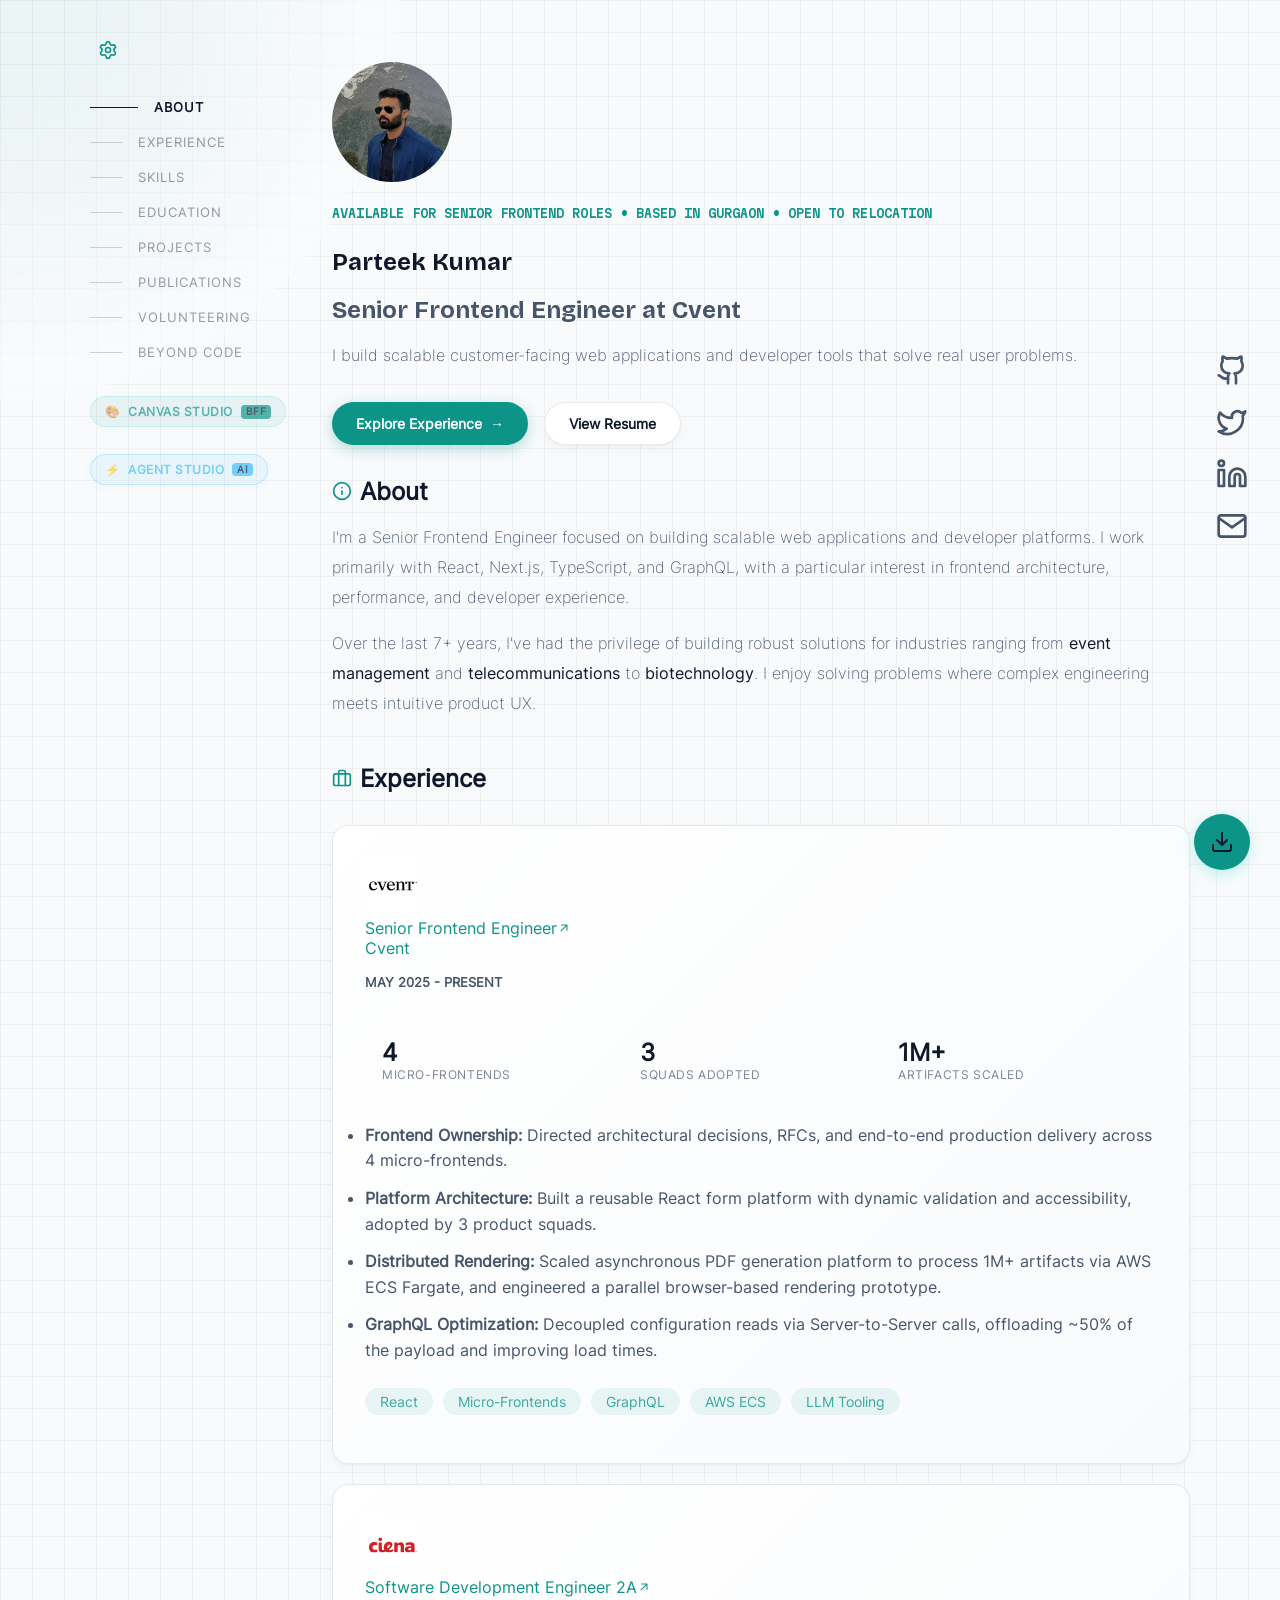
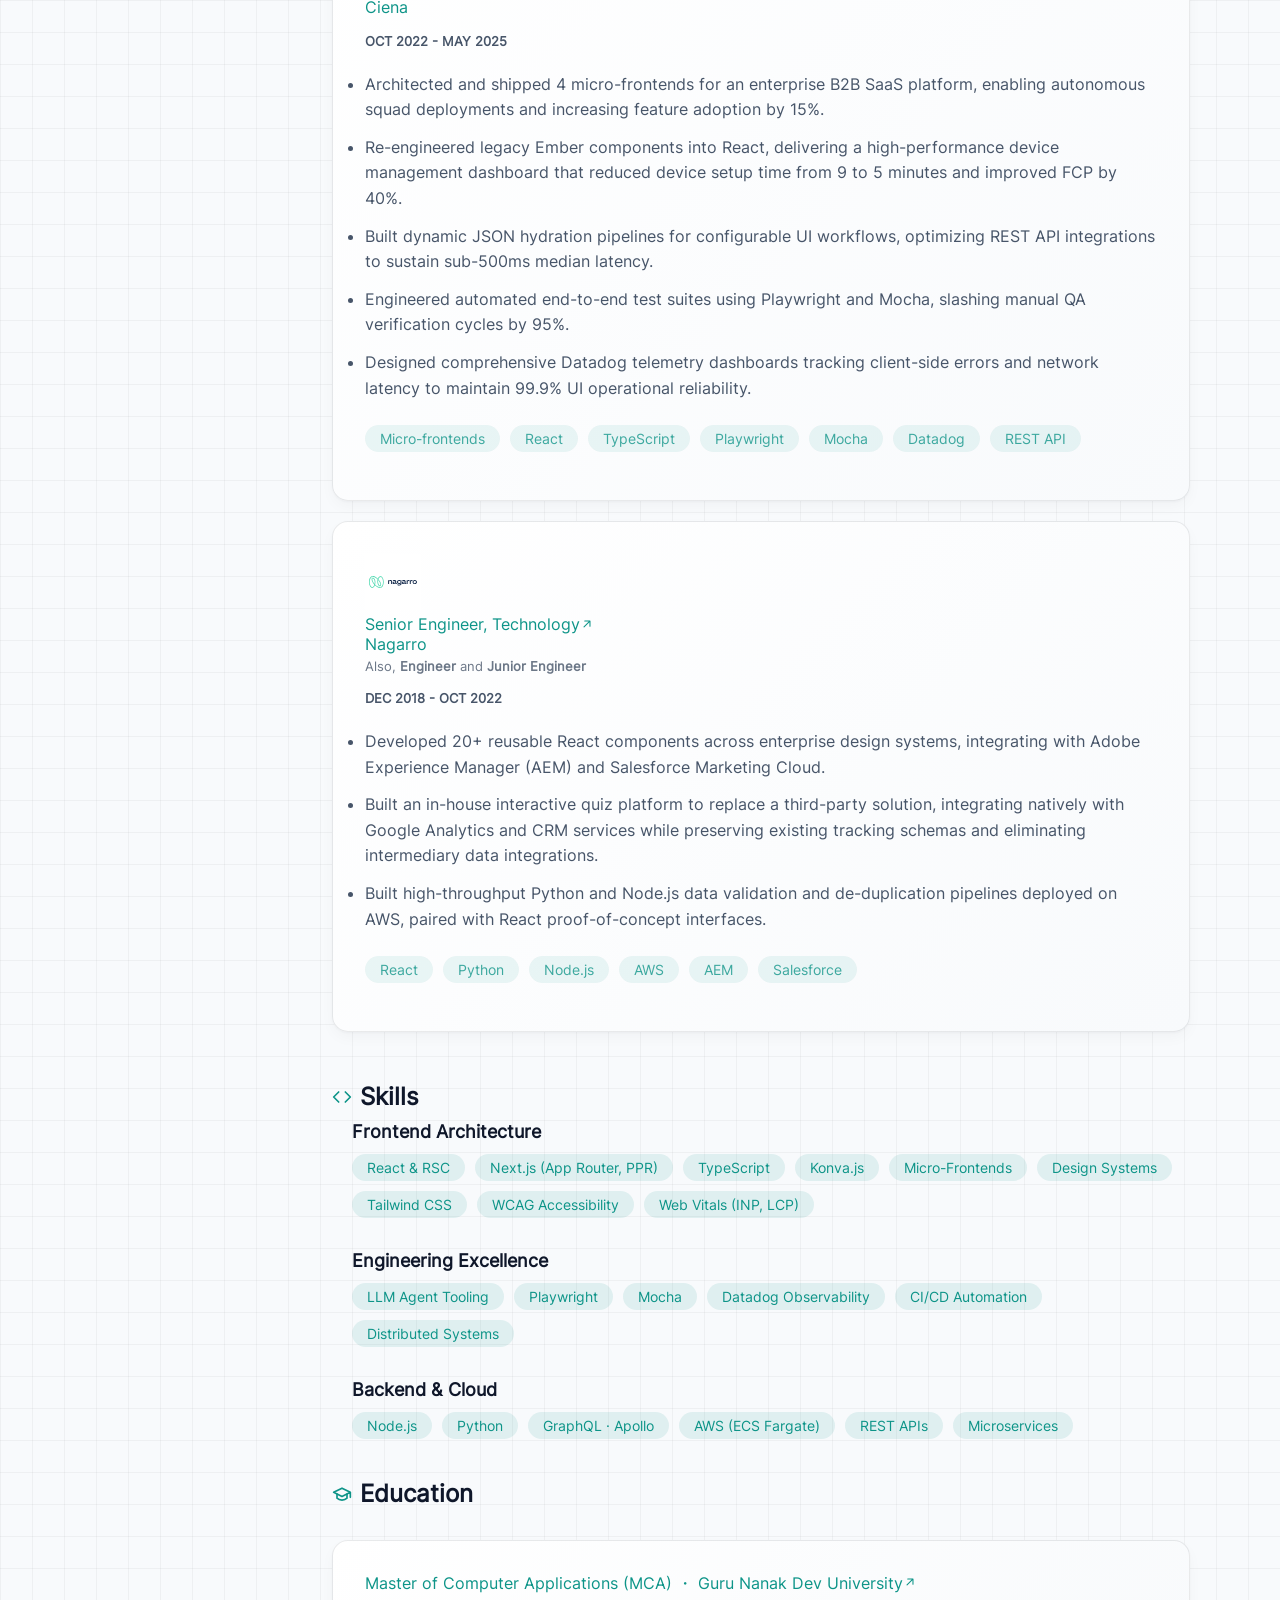
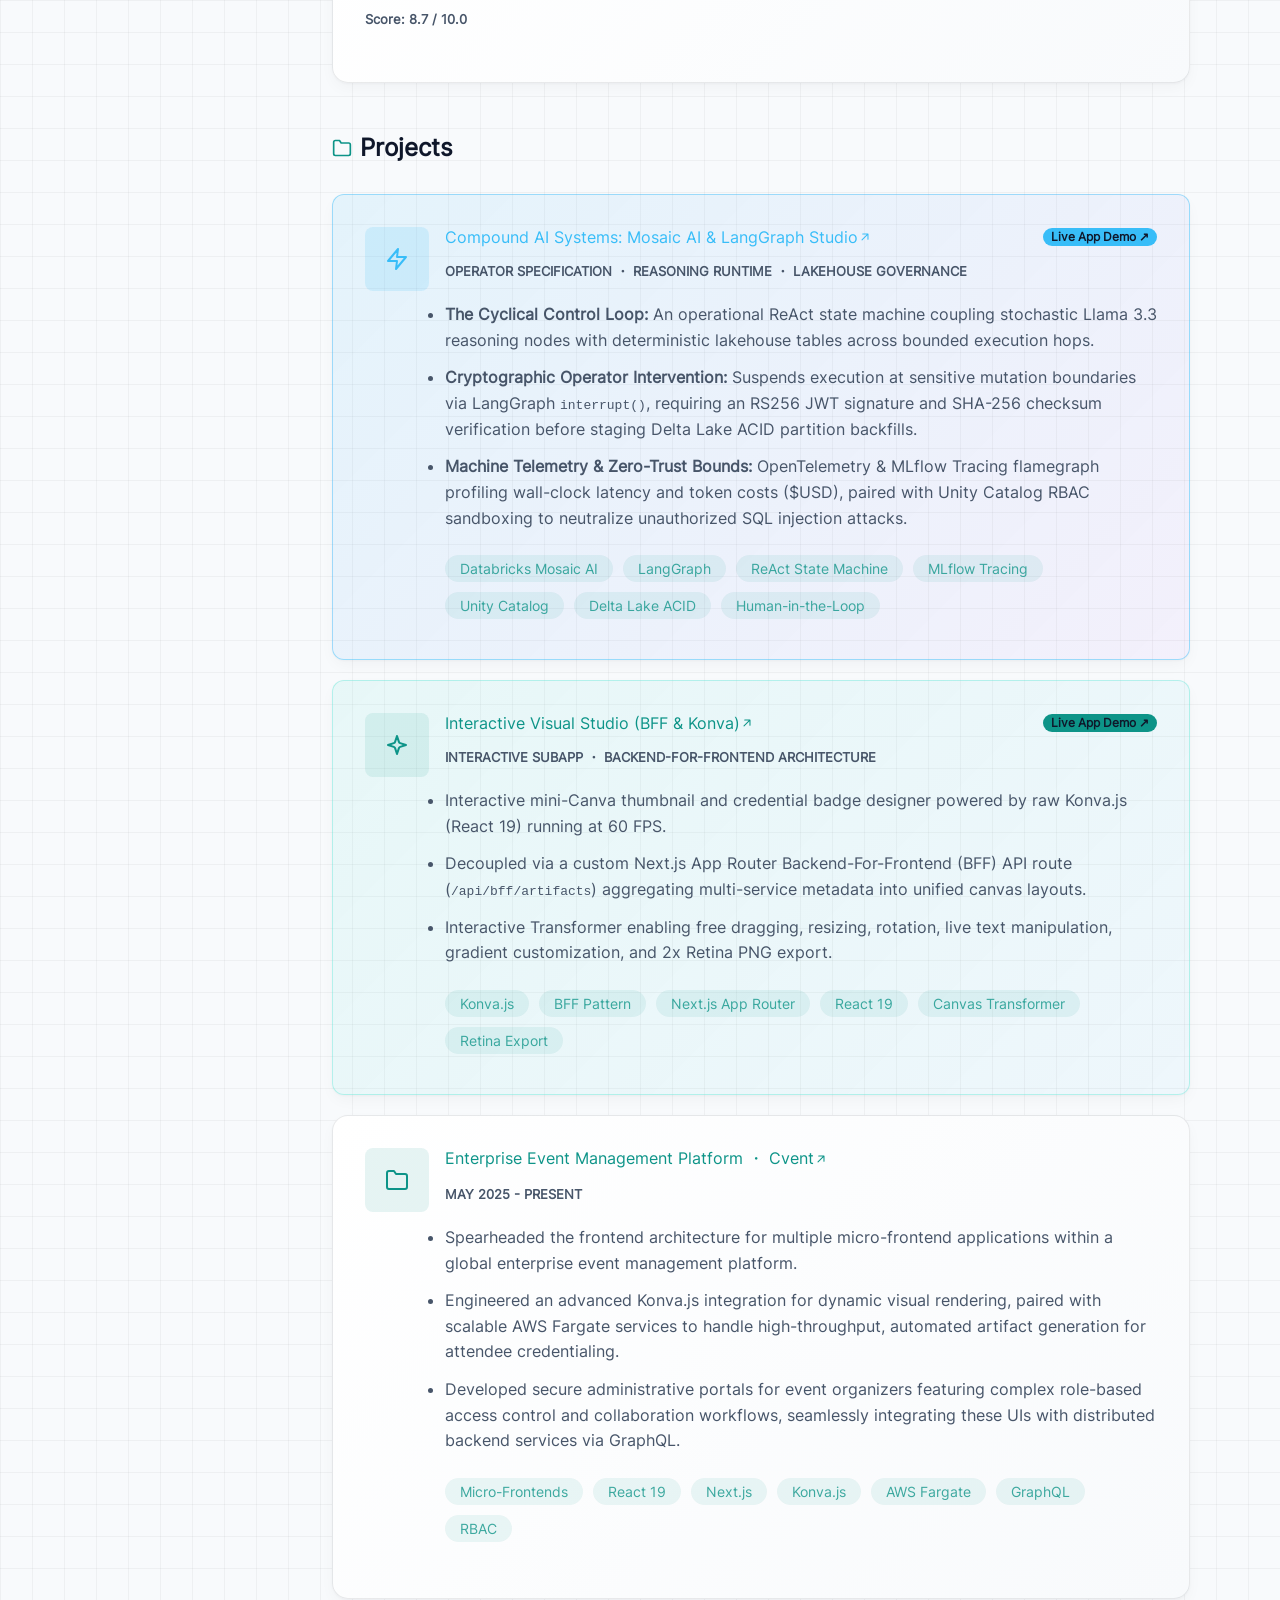
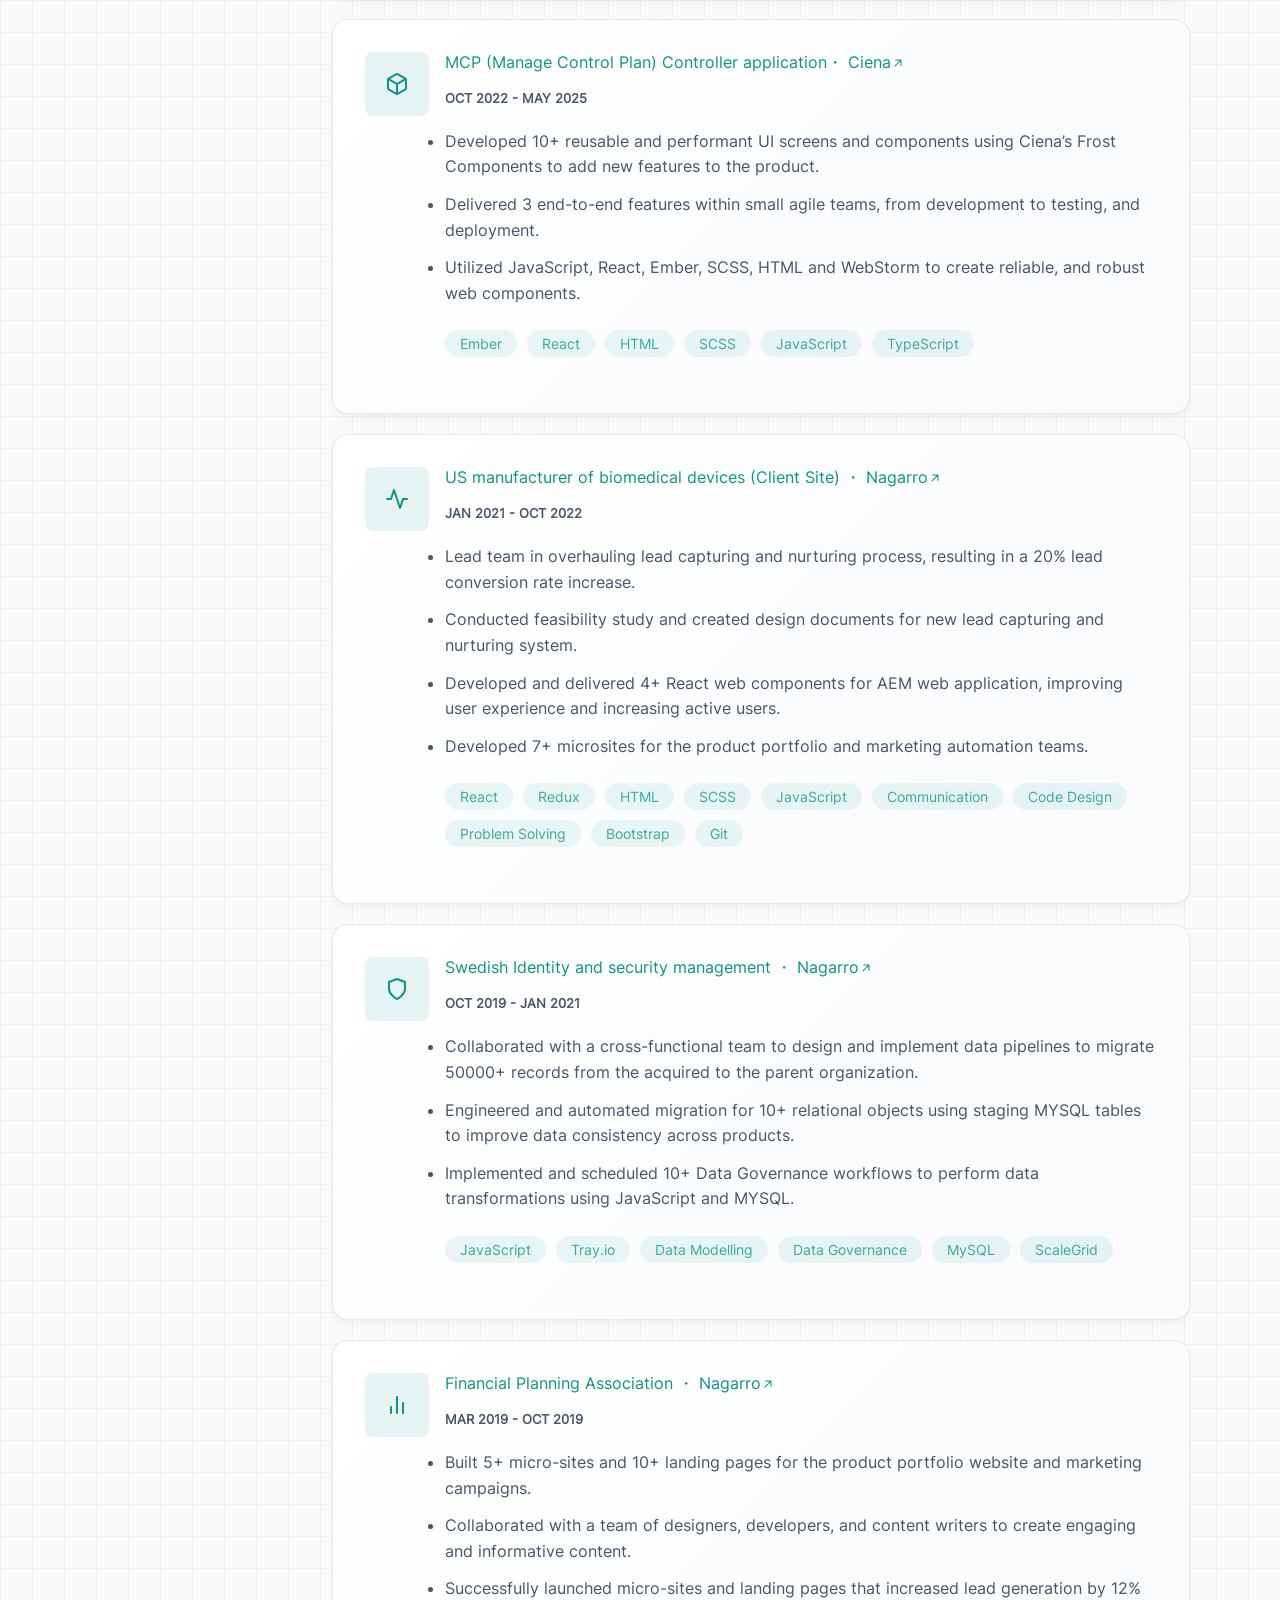
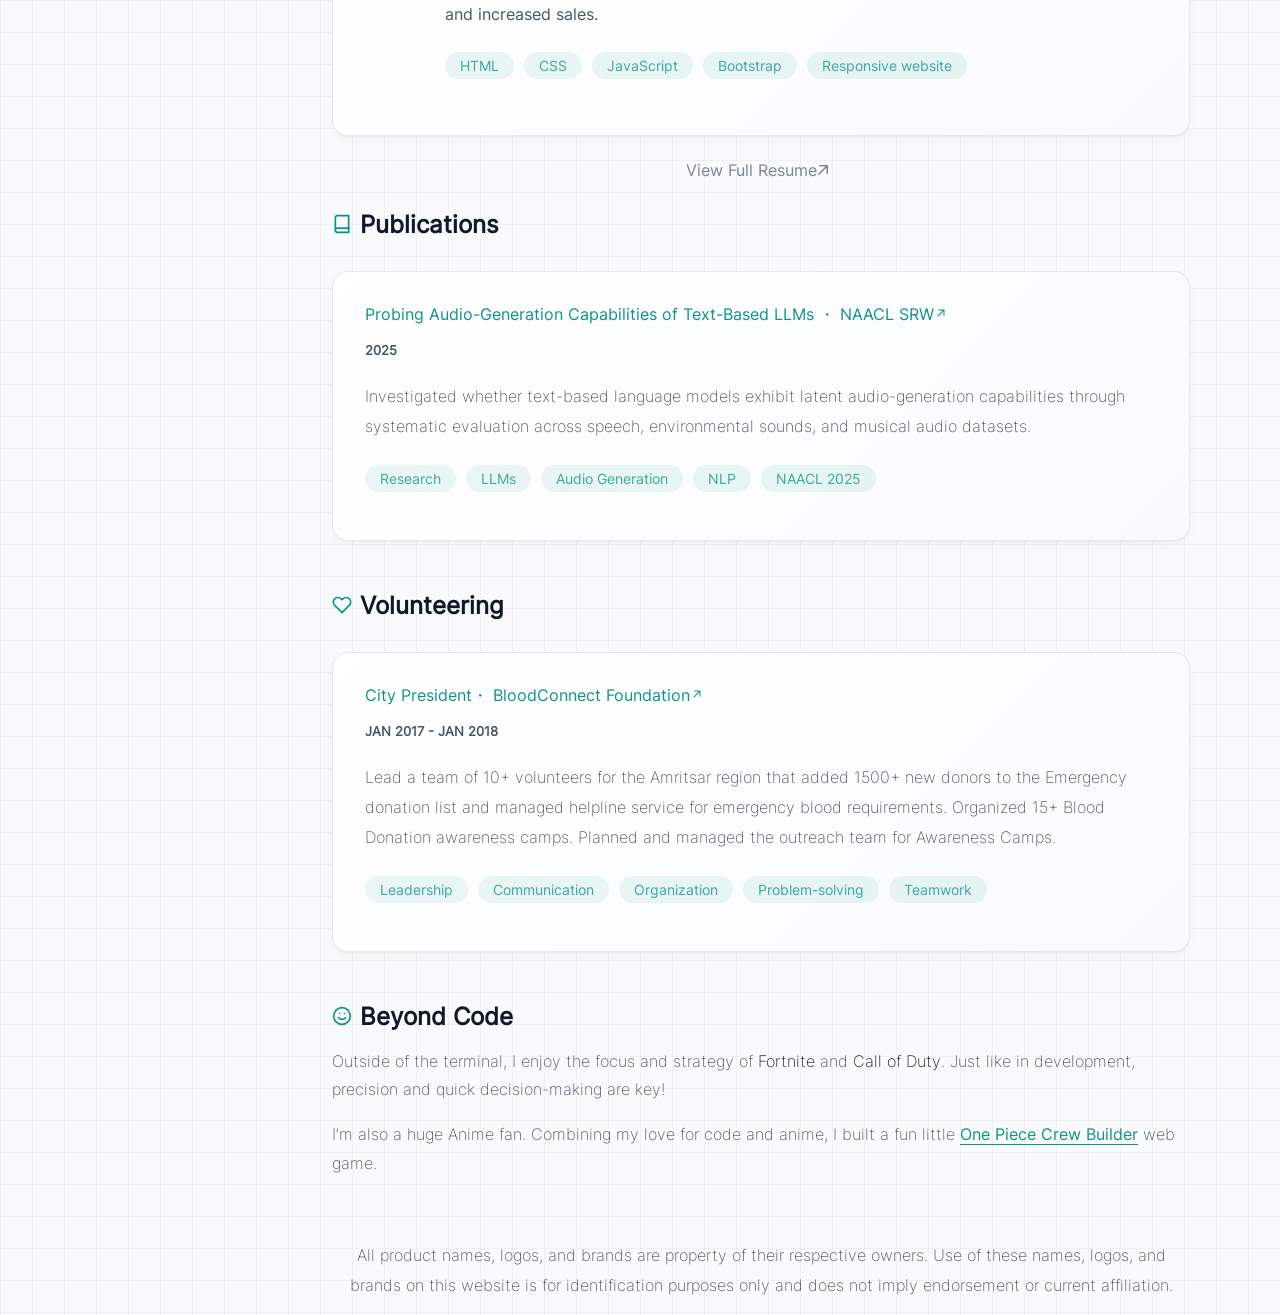
==== commit 3bd4175a: "deploy: update portfolio from Next.js build (2026-11-19T21:04:52.295Z)" ====
--- a/index.html
+++ b/index.html
@@ -1 +1 @@
-<!DOCTYPE html><html lang="en" class="scroll-smooth"><head><meta charSet="utf-8"/><meta name="viewport" content="width=device-width, initial-scale=1"/><link rel="preload" href="/_next/static/media/017d9bea37084d9b-s.p.179.vsfvxa6t5.woff2" as="font" crossorigin="" type="font/woff2"/><link rel="preload" href="/_next/static/media/ee9d8ff0751135e3-s.p.0clq22uw0kgh5.woff2" as="font" crossorigin="" type="font/woff2"/><link rel="preload" as="image" href="/images/profile-hires.jpg"/><link rel="preload" href="/images/cvent.svg" as="image"/><link rel="preload" href="/images/ciena.svg" as="image"/><link rel="preload" href="/images/nagarro.svg" as="image"/><link rel="stylesheet" href="/_next/static/chunks/10o0k~7_5dis~.css" data-precedence="next"/><link rel="preload" as="script" fetchPriority="low" href="/_next/static/chunks/0b5fl25uwh5k8.js"/><script src="/_next/static/chunks/0tszvp5wpnn-t.js" async=""></script><script src="/_next/static/chunks/0tlb5_mn-zgq2.js" async=""></script><script src="/_next/static/chunks/0h4bq73pogmtb.js" async=""></script><script src="/_next/static/chunks/turbopack-0q5oo0g3xw_eq.js" async=""></script><script src="/_next/static/chunks/12linkzvlwq9z.js" async=""></script><script src="/_next/static/chunks/0d3shmwh5_nmn.js" async=""></script><script src="/_next/static/chunks/069om3rd9sop5.js" async=""></script><script src="/_next/static/chunks/0779u2jc.tjcv.js" async=""></script><script src="/_next/static/chunks/04nrd5ytc7ohz.js" async=""></script><meta name="next-size-adjust" content=""/><title>Parteek Kumar | Senior Frontend Engineer | Portfolio</title><meta name="description" content="Senior Frontend Engineer with 7+ years of experience building scalable web applications and developer tools using React, TypeScript, Next.js, and GraphQL. Open source contributor and published researcher."/><meta name="author" content="Parteek Kumar"/><meta name="keywords" content="Senior Frontend Engineer,UI Engineer,React Developer,Next.js,TypeScript,GraphQL,Web Developer,Portfolio,Parteek Kumar,Cvent,Ciena"/><meta name="robots" content="index, follow"/><meta property="og:title" content="Parteek Kumar | Senior Frontend Engineer | Portfolio"/><meta property="og:description" content="Senior Frontend Engineer with 7+ years of experience building scalable web applications with React, TypeScript, Next.js, and GraphQL. Open source contributor and published researcher."/><meta property="og:url" content="https://portfolio-nextjs-eight-cyan.vercel.app/"/><meta property="og:site_name" content="Parteek Kumar Portfolio"/><meta property="og:locale" content="en_US"/><meta property="og:image" content="http://localhost:3000/images/logo.png"/><meta property="og:image:width" content="800"/><meta property="og:image:height" content="600"/><meta property="og:image:alt" content="Parteek Kumar Logo"/><meta property="og:type" content="website"/><meta name="twitter:card" content="summary_large_image"/><meta name="twitter:creator" content="@oberoi_parteek"/><meta name="twitter:title" content="Parteek Kumar | Senior Frontend Engineer | Portfolio"/><meta name="twitter:description" content="Senior Frontend Engineer with 7+ years of experience building scalable web applications with React, TypeScript, Next.js, and GraphQL."/><meta name="twitter:image" content="http://localhost:3000/images/logo.png"/><link rel="shortcut icon" href="/favicon.ico"/><link rel="icon" href="/icon.png"/><link rel="apple-touch-icon" href="/icon.png"/><script src="/_next/static/chunks/03~yq9q893hmn.js" noModule=""></script></head><body class="font-sans bricolage_grotesque_41550692-module__20uw4a__variable martian_mono_cac1e215-module__3S36aG__variable"><div hidden=""><!--$--><!--/$--></div><script>((a,b,c,d,e,f,g,h)=>{let i=document.documentElement,j=["light","dark"];function k(b){var c;(Array.isArray(a)?a:[a]).forEach(a=>{let c="class"===a,d=c&&f?e.map(a=>f[a]||a):e;c?(i.classList.remove(...d),i.classList.add(f&&f[b]?f[b]:b)):i.setAttribute(a,b)}),c=b,h&&j.includes(c)&&(i.style.colorScheme=c)}if(d)k(d);else try{let a=localStorage.getItem(b)||c,d=g&&"system"===a?window.matchMedia("(prefers-color-scheme: dark)").matches?"dark":"light":a;k(d)}catch(a){}})("data-theme","theme","system",null,["light","dark"],null,true,true)</script><div class="cursor-wrapper"><div class="cursor"></div></div><div><!-- 🎮 Psst... Do you know the Konami Code? (↑ ↑ ↓ ↓ ← → ← → B A) --></div><main class="app"><header style="width:18%;position:sticky;top:2em;height:fit-content"><div style="display:flex;justify-content:flex-start;margin-bottom:2rem"><div class="w-8 h-8"></div></div><ul class="nav" style="list-style:none;padding:0;margin:0;display:flex;flex-direction:column;gap:1.25rem"><li class="" style="padding:0"><a href="#about" style="display:flex;align-items:center;text-decoration:none;color:inherit;opacity:0.6;transition:all 0.2s ease"><span class="nav-indicator" style="display:inline-block;transition:all 0.15s cubic-bezier(.4, 0, .2, 1);background-color:rgb(var(--text-s-color));width:2rem;height:1px;margin-right:1rem;opacity:0.6"></span><small style="font-size:0.8rem;font-weight:500;letter-spacing:1px">ABOUT</small></a></li><li class="" style="padding:0"><a href="#experience" style="display:flex;align-items:center;text-decoration:none;color:inherit;opacity:0.6;transition:all 0.2s ease"><span class="nav-indicator" style="display:inline-block;transition:all 0.15s cubic-bezier(.4, 0, .2, 1);background-color:rgb(var(--text-s-color));width:2rem;height:1px;margin-right:1rem;opacity:0.6"></span><small style="font-size:0.8rem;font-weight:500;letter-spacing:1px">EXPERIENCE</small></a></li><li class="" style="padding:0"><a href="#skills" style="display:flex;align-items:center;text-decoration:none;color:inherit;opacity:0.6;transition:all 0.2s ease"><span class="nav-indicator" style="display:inline-block;transition:all 0.15s cubic-bezier(.4, 0, .2, 1);background-color:rgb(var(--text-s-color));width:2rem;height:1px;margin-right:1rem;opacity:0.6"></span><small style="font-size:0.8rem;font-weight:500;letter-spacing:1px">SKILLS</small></a></li><li class="" style="padding:0"><a href="#education" style="display:flex;align-items:center;text-decoration:none;color:inherit;opacity:0.6;transition:all 0.2s ease"><span class="nav-indicator" style="display:inline-block;transition:all 0.15s cubic-bezier(.4, 0, .2, 1);background-color:rgb(var(--text-s-color));width:2rem;height:1px;margin-right:1rem;opacity:0.6"></span><small style="font-size:0.8rem;font-weight:500;letter-spacing:1px">EDUCATION</small></a></li><li class="" style="padding:0"><a href="#projects" style="display:flex;align-items:center;text-decoration:none;color:inherit;opacity:0.6;transition:all 0.2s ease"><span class="nav-indicator" style="display:inline-block;transition:all 0.15s cubic-bezier(.4, 0, .2, 1);background-color:rgb(var(--text-s-color));width:2rem;height:1px;margin-right:1rem;opacity:0.6"></span><small style="font-size:0.8rem;font-weight:500;letter-spacing:1px">PROJECTS</small></a></li><li class="" style="padding:0"><a href="#publications" style="display:flex;align-items:center;text-decoration:none;color:inherit;opacity:0.6;transition:all 0.2s ease"><span class="nav-indicator" style="display:inline-block;transition:all 0.15s cubic-bezier(.4, 0, .2, 1);background-color:rgb(var(--text-s-color));width:2rem;height:1px;margin-right:1rem;opacity:0.6"></span><small style="font-size:0.8rem;font-weight:500;letter-spacing:1px">PUBLICATIONS</small></a></li><li class="" style="padding:0"><a href="#volunteering" style="display:flex;align-items:center;text-decoration:none;color:inherit;opacity:0.6;transition:all 0.2s ease"><span class="nav-indicator" style="display:inline-block;transition:all 0.15s cubic-bezier(.4, 0, .2, 1);background-color:rgb(var(--text-s-color));width:2rem;height:1px;margin-right:1rem;opacity:0.6"></span><small style="font-size:0.8rem;font-weight:500;letter-spacing:1px">VOLUNTEERING</small></a></li><li class="" style="padding:0"><a href="#beyond-code" style="display:flex;align-items:center;text-decoration:none;color:inherit;opacity:0.6;transition:all 0.2s ease"><span class="nav-indicator" style="display:inline-block;transition:all 0.15s cubic-bezier(.4, 0, .2, 1);background-color:rgb(var(--text-s-color));width:2rem;height:1px;margin-right:1rem;opacity:0.6"></span><small style="font-size:0.8rem;font-weight:500;letter-spacing:1px">BEYOND CODE</small></a></li><li style="padding:0.75rem 0 0 0;margin-top:0.25rem;list-style:none"><a class="studio-nav-btn" href="/studio/"><span class="studio-icon">🎨</span><span>CANVAS STUDIO</span><span class="studio-badge">BFF</span></a></li><li style="padding:0.4rem 0 0 0;list-style:none"><a class="studio-nav-btn agent-nav-btn" style="border-color:rgba(56, 189, 248, 0.4)" href="/agent-studio/"><span class="studio-icon">⚡</span><span>AGENT STUDIO</span><span class="studio-badge" style="background:#38BDF8;color:#0F172A">AI</span></a></li></ul></header><div class="contact"><div class="wrapper"><ul aria-label="Social media" style="display:flex;align-items:center;gap:1rem"><li class="tooltip"><span class="tooltiptext">Github</span><a href="https://github.com/oberoiparteek" target="_blank" rel="noopener noreferrer" aria-label="GitHub"><svg xmlns="http://www.w3.org/2000/svg" width="24" height="24" viewBox="0 0 24 24" fill="none" stroke="currentColor" stroke-width="2" stroke-linecap="round" stroke-linejoin="round"><path d="M15 22v-4a4.8 4.8 0 0 0-1-3.5c3 0 6-2 6-5.5.08-1.25-.27-2.48-1-3.5.28-1.15.28-2.35 0-3.5 0 0-1 0-3 1.5-2.64-.5-5.36-.5-8 0C6 2 5 2 5 2c-.3 1.15-.3 2.35 0 3.5A5.403 5.403 0 0 0 4 9c0 3.5 3 5.5 6 5.5-.39.49-.68 1.05-.85 1.65-.17.6-.22 1.23-.15 1.85v4"></path><path d="M9 18c-4.51 2-5-2-7-2"></path></svg></a></li><li class="tooltip"><span class="tooltiptext">Twitter</span><a href="https://twitter.com/oberoi_parteek" target="_blank" rel="noopener noreferrer" aria-label="Twitter"><svg xmlns="http://www.w3.org/2000/svg" width="24" height="24" viewBox="0 0 24 24" fill="none" stroke="currentColor" stroke-width="2" stroke-linecap="round" stroke-linejoin="round"><path d="M22 4s-.7 2.1-2 3.4c1.6 10-9.4 17.3-18 11.6 2.2.1 4.4-.6 6-2C3 15.5.5 9.6 3 5c2.2 2.6 5.6 4.1 9 4-.9-4.2 4-6.6 7-3.8 1.1 0 3-1.2 3-1.2z"></path></svg></a></li><li class="tooltip"><span class="tooltiptext">LinkedIn</span><a href="https://www.linkedin.com/in/kumarparteek/" target="_blank" rel="noopener noreferrer" aria-label="LinkedIn"><svg xmlns="http://www.w3.org/2000/svg" width="24" height="24" viewBox="0 0 24 24" fill="none" stroke="currentColor" stroke-width="2" stroke-linecap="round" stroke-linejoin="round"><path d="M16 8a6 6 0 0 1 6 6v7h-4v-7a2 2 0 0 0-2-2 2 2 0 0 0-2 2v7h-4v-7a6 6 0 0 1 6-6z"></path><rect x="2" y="9" width="4" height="12"></rect><circle cx="4" cy="4" r="2"></circle></svg></a></li><li class="tooltip"><span class="tooltiptext">Email</span><a href="mailto:oberoi.parteek@gmail.com" target="_blank" rel="noopener noreferrer" aria-label="Email"><svg xmlns="http://www.w3.org/2000/svg" width="24" height="24" viewBox="0 0 24 24" fill="none" stroke="currentColor" stroke-width="2" stroke-linecap="round" stroke-linejoin="round"><path d="M4 4h16c1.1 0 2 .9 2 2v12c0 1.1-.9 2-2 2H4c-1.1 0-2-.9-2-2V6c0-1.1.9-2 2-2z"></path><polyline points="22,6 12,13 2,6"></polyline></svg></a></li></ul></div></div><div class="sections-container"><section id="about" style="opacity:0;transform:translateY(16px)"><div class="mb-12"><div class="mb-6"><img alt="Parteek Kumar" width="96" height="96" decoding="async" data-nimg="1" class="rounded-full shadow-md border-2" style="color:transparent;width:120px;height:120px;min-width:120px;min-height:120px;border-radius:50%;border-color:var(--color-marine);object-fit:cover" src="/images/profile-hires.jpg"/></div><p class="mb-4 tracking-widest" style="font-family:var(--font-martian), ui-monospace, monospace;color:var(--color-marine);opacity:1;text-transform:uppercase;font-size:0.75rem;font-weight:600"><span class="inline-block w-1.5 h-1.5 rounded-full mr-2 animate-pulse" style="background-color:var(--color-marine);transform:translateY(-1px)"></span>Available for Senior Frontend roles • Based in Gurgaon • Open to relocation</p><h1 class="text-5xl sm:text-6xl font-bold tracking-tight mb-2" style="font-family:var(--font-bricolage), sans-serif">Parteek Kumar</h1><h2 class="text-lg sm:text-xl font-medium mb-5" style="font-family:var(--font-bricolage), sans-serif;color:rgb(var(--text-s-color))">Senior Frontend Engineer at Cvent</h2><p class="text-base max-w-sm opacity-80" style="color:rgb(var(--text-s-color))">I build scalable customer-facing web applications and developer tools that solve real user problems.</p><div style="display:flex;flex-wrap:wrap;gap:1rem;margin-top:2rem;margin-bottom:2rem"><a href="#experience" style="display:inline-flex;align-items:center;justify-content:center;padding:0.75rem 1.5rem;font-size:0.875rem;font-weight:600;border-radius:9999px;transition:all 0.3s;background:var(--color-marine);color:var(--color-on-marine);box-shadow:0 4px 14px rgba(13, 148, 136, 0.3);text-decoration:none">Explore Experience <span style="margin-left:0.5rem">→</span></a><a href="/r" target="_blank" rel="noreferrer" style="display:inline-flex;align-items:center;justify-content:center;padding:0.75rem 1.5rem;font-size:0.875rem;font-weight:600;border-radius:9999px;transition:all 0.3s;background:var(--glass-bg-start);color:var(--text-heading-color);border:1px solid var(--glass-border);box-shadow:var(--card-shadow);backdrop-filter:blur(12px);-webkit-backdrop-filter:blur(12px);text-decoration:none">View Resume</a></div><div class="mobile-hero-socials" style="display:none;align-items:center;gap:1.25rem;margin-top:1rem;margin-bottom:1.5rem"><a href="https://github.com/oberoiparteek" target="_blank" rel="noopener noreferrer" aria-label="GitHub" style="color:var(--text-heading-color);opacity:0.8;transition:opacity 0.2s"><svg xmlns="http://www.w3.org/2000/svg" width="22" height="22" viewBox="0 0 24 24" fill="none" stroke="currentColor" stroke-width="2" stroke-linecap="round" stroke-linejoin="round"><path d="M15 22v-4a4.8 4.8 0 0 0-1-3.5c3 0 6-2 6-5.5.08-1.25-.27-2.48-1-3.5.28-1.15.28-2.35 0-3.5 0 0-1 0-3 1.5-2.64-.5-5.36-.5-8 0C6 2 5 2 5 2c-.3 1.15-.3 2.35 0 3.5A5.403 5.403 0 0 0 4 9c0 3.5 3 5.5 6 5.5-.39.49-.68 1.05-.85 1.65-.17.6-.22 1.23-.15 1.85v4"></path><path d="M9 18c-4.51 2-5-2-7-2"></path></svg></a><a href="https://twitter.com/oberoi_parteek" target="_blank" rel="noopener noreferrer" aria-label="Twitter" style="color:var(--text-heading-color);opacity:0.8;transition:opacity 0.2s"><svg xmlns="http://www.w3.org/2000/svg" width="22" height="22" viewBox="0 0 24 24" fill="none" stroke="currentColor" stroke-width="2" stroke-linecap="round" stroke-linejoin="round"><path d="M22 4s-.7 2.1-2 3.4c1.6 10-9.4 17.3-18 11.6 2.2.1 4.4-.6 6-2C3 15.5.5 9.6 3 5c2.2 2.6 5.6 4.1 9 4-.9-4.2 4-6.6 7-3.8 1.1 0 3-1.2 3-1.2z"></path></svg></a><a href="https://www.linkedin.com/in/kumarparteek/" target="_blank" rel="noopener noreferrer" aria-label="LinkedIn" style="color:var(--text-heading-color);opacity:0.8;transition:opacity 0.2s"><svg xmlns="http://www.w3.org/2000/svg" width="22" height="22" viewBox="0 0 24 24" fill="none" stroke="currentColor" stroke-width="2" stroke-linecap="round" stroke-linejoin="round"><path d="M16 8a6 6 0 0 1 6 6v7h-4v-7a2 2 0 0 0-2-2 2 2 0 0 0-2 2v7h-4v-7a6 6 0 0 1 6-6z"></path><rect x="2" y="9" width="4" height="12"></rect><circle cx="4" cy="4" r="2"></circle></svg></a><a href="mailto:oberoi.parteek@gmail.com" target="_blank" rel="noopener noreferrer" aria-label="Email" style="color:var(--color-marine);opacity:0.9;transition:opacity 0.2s"><svg xmlns="http://www.w3.org/2000/svg" width="22" height="22" viewBox="0 0 24 24" fill="none" stroke="currentColor" stroke-width="2" stroke-linecap="round" stroke-linejoin="round"><path d="M4 4h16c1.1 0 2 .9 2 2v12c0 1.1-.9 2-2 2H4c-1.1 0-2-.9-2-2V6c0-1.1.9-2 2-2z"></path><polyline points="22,6 12,13 2,6"></polyline></svg></a></div></div><div class="heading-sticky"><h2 style="display:flex;align-items:center;gap:8px"><span style="display:flex;align-items:center;color:var(--color-marine)"><svg xmlns="http://www.w3.org/2000/svg" width="20" height="20" viewBox="0 0 24 24" fill="none" stroke="currentColor" stroke-width="2" stroke-linecap="round" stroke-linejoin="round"><circle cx="12" cy="12" r="10"></circle><line x1="12" y1="16" x2="12" y2="12"></line><line x1="12" y1="8" x2="12.01" y2="8"></line></svg></span>About</h2></div><p>I&#x27;m a Senior Frontend Engineer focused on building scalable web applications and developer platforms. I work primarily with React, Next.js, TypeScript, and GraphQL, with a particular interest in frontend architecture, performance, and developer experience.</p><p>Over the last 7+ years, I&#x27;ve had the privilege of building robust solutions for industries ranging from <b>event management</b> and <b>telecommunications</b> to <b>biotechnology</b>. I enjoy solving problems where complex engineering meets intuitive product UX.</p></section><section id="experience" style="opacity:0;transform:translateY(16px)"><div class="heading-sticky"><h2 style="display:flex;align-items:center;gap:8px"><span style="display:flex;align-items:center;color:var(--color-marine)"><svg xmlns="http://www.w3.org/2000/svg" width="20" height="20" viewBox="0 0 24 24" fill="none" stroke="currentColor" stroke-width="2" stroke-linecap="round" stroke-linejoin="round"><rect x="2" y="7" width="20" height="14" rx="2" ry="2"></rect><path d="M16 21V5a2 2 0 0 0-2-2h-4a2 2 0 0 0-2 2v16"></path></svg></span>Experience</h2></div><div class="experiences"><div class="tilt-wrapper" style="transform-style:preserve-3d;will-change:auto"><a href="https://www.cvent.com/" target="_blank" class="exp"><div class="flex items-start gap-4 mb-2"><img src="/images/cvent.svg" alt="Cvent Logo" style="width:48px;height:48px;min-width:48px;min-height:48px;background-color:white;padding:4px" class="rounded-lg shadow-sm bg-white p-1 object-contain grayscale group-hover:grayscale-0 transition-all duration-300"/><div><span class="title link-svg text-lg" title="Job title" style="display:flex;align-items:center">Senior Frontend Engineer<svg xmlns="http://www.w3.org/2000/svg" viewBox="0 0 20 20" fill="currentColor" class="inline-block h-4 w-4 shrink-0 transition-transform group-hover/link:-translate-y-1 group-hover/link:translate-x-1 group-focus-visible/link:-translate-y-1 group-focus-visible/link:translate-x-1 motion-reduce:transition-none ml-1 translate-y-px" aria-hidden="true"><path fill-rule="evenodd" d="M5.22 14.78a.75.75 0 001.06 0l7.22-7.22v5.69a.75.75 0 001.5 0v-7.5a.75.75 0 00-.75-.75h-7.5a.75.75 0 000 1.5h5.69l-7.22 7.22a.75.75 0 000 1.06z" clip-rule="evenodd"></path></svg></span><span class="text-sm font-medium mt-1 inline-block" style="color:var(--color-marine)">Cvent</span></div></div><p><small title="Duration">MAY 2025 - PRESENT</small></p><div style="display:grid;grid-template-columns:repeat(3, 1fr);gap:1rem;margin-top:1.5rem;margin-bottom:1.5rem;background:rgba(255, 255, 255, 0.03);padding:1rem;border-radius:8px;border:1px solid rgba(255, 255, 255, 0.05)"><div><div style="font-size:1.5rem;font-weight:700;color:var(--text-heading-color)">4</div><div style="font-size:0.75rem;opacity:0.7;text-transform:uppercase;letter-spacing:0.05em">Micro-frontends</div></div><div><div style="font-size:1.5rem;font-weight:700;color:var(--text-heading-color)">3</div><div style="font-size:0.75rem;opacity:0.7;text-transform:uppercase;letter-spacing:0.05em">Squads Adopted</div></div><div><div style="font-size:1.5rem;font-weight:700;color:var(--text-heading-color)">1M+</div><div style="font-size:0.75rem;opacity:0.7;text-transform:uppercase;letter-spacing:0.05em">Artifacts Scaled</div></div></div><ul class="text-sm leading-normal list-disc ml-6 space-y-2"><li><strong>Frontend Ownership:</strong> Directed architectural decisions, RFCs, and end-to-end production delivery across 4 micro-frontends.</li><li><strong>Platform Architecture:</strong> Built a reusable React form platform with dynamic validation and accessibility, adopted by 3 product squads.</li><li><strong>Distributed Rendering:</strong> Scaled asynchronous PDF generation platform to process 1M+ artifacts via AWS ECS Fargate, and engineered a parallel browser-based rendering prototype.</li><li><strong>GraphQL Optimization:</strong> Decoupled configuration reads via Server-to-Server calls, offloading ~50% of the payload and improving load times.</li></ul><ul class="badge-wrapper"><li class="badge">React</li><li class="badge">Micro-Frontends</li><li class="badge">GraphQL</li><li class="badge">AWS ECS</li><li class="badge">LLM Tooling</li></ul><p></p></a></div><div class="tilt-wrapper" style="transform-style:preserve-3d;will-change:auto"><a href="https://www.ciena.com/products/manage-control-plan" target="_blank" class="exp"><div class="flex items-start gap-4 mb-2"><img src="/images/ciena.svg" alt="Ciena Logo" style="width:48px;height:48px;min-width:48px;min-height:48px;background-color:white;padding:4px" class="rounded-lg shadow-sm bg-white p-1 object-contain grayscale group-hover:grayscale-0 transition-all duration-300"/><div><span class="title link-svg text-lg" title="Job title" style="display:flex;align-items:center">Software Development Engineer 2A<svg role="presentation" xmlns="http://www.w3.org/2000/svg" viewBox="0 0 20 20" fill="currentColor" class="inline-block h-4 w-4 shrink-0 transition-transform group-hover/link:-translate-y-1 group-hover/link:translate-x-1 group-focus-visible/link:-translate-y-1 group-focus-visible/link:translate-x-1 motion-reduce:transition-none ml-1 translate-y-px" aria-hidden="true"><path fill-rule="evenodd" d="M5.22 14.78a.75.75 0 001.06 0l7.22-7.22v5.69a.75.75 0 001.5 0v-7.5a.75.75 0 00-.75-.75h-7.5a.75.75 0 000 1.5h5.69l-7.22 7.22a.75.75 0 000 1.06z" clip-rule="evenodd"></path></svg></span><span class="text-sm font-medium mt-1 inline-block" style="color:var(--color-marine)">Ciena</span></div></div><p><small title="Duration">OCT 2022 - MAY 2025</small></p><ul class="mt-2 text-sm leading-normal list-disc ml-6 space-y-2"><li>Architected and shipped 4 micro-frontends for an enterprise B2B SaaS platform, enabling autonomous squad deployments and increasing feature adoption by 15%.</li><li>Re-engineered legacy Ember components into React, delivering a high-performance device management dashboard that reduced device setup time from 9 to 5 minutes and improved FCP by 40%.</li><li>Built dynamic JSON hydration pipelines for configurable UI workflows, optimizing REST API integrations to sustain sub-500ms median latency.</li><li>Engineered automated end-to-end test suites using Playwright and Mocha, slashing manual QA verification cycles by 95%.</li><li>Designed comprehensive Datadog telemetry dashboards tracking client-side errors and network latency to maintain 99.9% UI operational reliability.</li></ul><ul class="badge-wrapper"><li class="badge">Micro-frontends</li><li class="badge">React</li><li class="badge">TypeScript</li><li class="badge">Playwright</li><li class="badge">Mocha</li><li class="badge">Datadog</li><li class="badge">REST API</li></ul><p></p></a></div><div class="tilt-wrapper" style="transform-style:preserve-3d;will-change:auto"><a href="https://www.nagarro.com/en" target="_blank" class="exp"><div class="flex items-start gap-4 mb-2"><img src="/images/nagarro.svg" alt="Nagarro Logo" style="width:48px;height:48px;min-width:48px;min-height:48px;background-color:white;padding:4px" class="rounded-lg shadow-sm bg-white p-1 object-contain grayscale group-hover:grayscale-0 transition-all duration-300"/><div><span class="title link-svg text-lg" title="Job title" style="display:flex;align-items:center">Senior Engineer, Technology<svg role="presentation" xmlns="http://www.w3.org/2000/svg" viewBox="0 0 20 20" fill="currentColor" class="inline-block h-4 w-4 shrink-0 transition-transform group-hover/link:-translate-y-1 group-hover/link:translate-x-1 group-focus-visible/link:-translate-y-1 group-focus-visible/link:translate-x-1 motion-reduce:transition-none ml-1 translate-y-px" aria-hidden="true"><path fill-rule="evenodd" d="M5.22 14.78a.75.75 0 001.06 0l7.22-7.22v5.69a.75.75 0 001.5 0v-7.5a.75.75 0 00-.75-.75h-7.5a.75.75 0 000 1.5h5.69l-7.22 7.22a.75.75 0 000 1.06z" clip-rule="evenodd"></path></svg></span><span class="text-sm font-medium mt-1 inline-block" style="color:var(--color-marine)">Nagarro</span><div class="link-svg" style="padding-top:4px;font-size:13px;opacity:0.8" title="Job title">Also, <b>Engineer</b> and <b>Junior Engineer</b></div></div></div><p><small title="Duration">DEC 2018 - OCT 2022</small></p><ul class="mt-2 text-sm leading-normal list-disc ml-6 space-y-2"><li>Developed 20+ reusable React components across enterprise design systems, integrating with Adobe Experience Manager (AEM) and Salesforce Marketing Cloud.</li><li>Built an in-house interactive quiz platform to replace a third-party solution, integrating natively with Google Analytics and CRM services while preserving existing tracking schemas and eliminating intermediary data integrations.</li><li>Built high-throughput Python and Node.js data validation and de-duplication pipelines deployed on AWS, paired with React proof-of-concept interfaces.</li></ul><ul class="badge-wrapper"><li class="badge">React</li><li class="badge">Python</li><li class="badge">Node.js</li><li class="badge">AWS</li><li class="badge">AEM</li><li class="badge">Salesforce</li></ul><p></p></a></div></div></section><section id="skills" style="opacity:0;transform:translateY(16px)"><div class="heading-sticky"><h2 style="display:flex;align-items:center;gap:8px"><span style="display:flex;align-items:center;color:var(--color-marine)"><svg xmlns="http://www.w3.org/2000/svg" width="20" height="20" viewBox="0 0 24 24" fill="none" stroke="currentColor" stroke-width="2" stroke-linecap="round" stroke-linejoin="round"><polyline points="16 18 22 12 16 6"></polyline><polyline points="8 6 2 12 8 18"></polyline></svg></span>Skills</h2></div><div class="skills"><div class="frontend"><h3 style="color:var(--text-heading-color);font-weight:600;margin-top:0.5rem;margin-bottom:0.75rem;font-size:1.1rem">Frontend Architecture</h3><ul class="badge-wrapper green"><li class="badge">React &amp; RSC</li><li class="badge">Next.js (App Router, PPR)</li><li class="badge">TypeScript</li><li class="badge">Konva.js</li><li class="badge">Micro-Frontends</li><li class="badge">Design Systems</li><li class="badge">Tailwind CSS</li><li class="badge">WCAG Accessibility</li><li class="badge">Web Vitals (INP, LCP)</li></ul></div><div class="sdetools"><h3 style="color:var(--text-heading-color);font-weight:600;margin-top:2rem;margin-bottom:0.75rem;font-size:1.1rem">Engineering Excellence</h3><ul class="badge-wrapper green"><li class="badge">LLM Agent Tooling</li><li class="badge">Playwright</li><li class="badge">Mocha</li><li class="badge">Datadog Observability</li><li class="badge">CI/CD Automation</li><li class="badge">Distributed Systems</li></ul></div><div class="backend"><h3 style="color:var(--text-heading-color);font-weight:600;margin-top:2rem;margin-bottom:0.75rem;font-size:1.1rem">Backend &amp; Cloud</h3><ul class="badge-wrapper green"><li class="badge">Node.js</li><li class="badge">Python</li><li class="badge">GraphQL · Apollo</li><li class="badge">AWS (ECS Fargate)</li><li class="badge">REST APIs</li><li class="badge">Microservices</li></ul></div></div></section><section id="education" style="opacity:0;transform:translateY(16px)"><div class="heading-sticky"><h2 style="display:flex;align-items:center;gap:8px"><span style="display:flex;align-items:center;color:var(--color-marine)"><svg xmlns="http://www.w3.org/2000/svg" width="20" height="20" viewBox="0 0 24 24" fill="none" stroke="currentColor" stroke-width="2" stroke-linecap="round" stroke-linejoin="round"><path d="M22 10v6M2 10l10-5 10 5-10 5z"></path><path d="M6 12v5c3 3 9 3 12 0v-5"></path></svg></span>Education</h2></div><div class="experiences"><a href="https://online.gndu.ac.in/" target="_blank" class="exp"><span class="title link-svg" title="Degree">Master of Computer Applications (MCA) ・ Guru Nanak Dev University<svg role="presentation" xmlns="http://www.w3.org/2000/svg" viewBox="0 0 20 20" fill="currentColor" class="inline-block h-4 w-4 shrink-0 transition-transform group-hover/link:-translate-y-1 group-hover/link:translate-x-1 group-focus-visible/link:-translate-y-1 group-focus-visible/link:translate-x-1 motion-reduce:transition-none ml-1 translate-y-px" aria-hidden="true"><path fill-rule="evenodd" d="M5.22 14.78a.75.75 0 001.06 0l7.22-7.22v5.69a.75.75 0 001.5 0v-7.5a.75.75 0 00-.75-.75h-7.5a.75.75 0 000 1.5h5.69l-7.22 7.22a.75.75 0 000 1.06z" clip-rule="evenodd"></path></svg></span><p><small title="GPA">Score: 8.7 / 10.0</small></p><p></p></a></div></section><section id="projects" style="opacity:0;transform:translateY(16px)"><div class="heading-sticky"><h2 style="display:flex;align-items:center;gap:8px"><span style="display:flex;align-items:center;color:var(--color-marine)"><svg xmlns="http://www.w3.org/2000/svg" width="20" height="20" viewBox="0 0 24 24" fill="none" stroke="currentColor" stroke-width="2" stroke-linecap="round" stroke-linejoin="round"><path d="M22 19a2 2 0 0 1-2 2H4a2 2 0 0 1-2-2V5a2 2 0 0 1 2-2h5l2 3h9a2 2 0 0 1 2 2z"></path></svg></span>Projects</h2></div><div class="experiences"><div class="tilt-wrapper" style="transform-style:preserve-3d;will-change:auto"><a class="exp" style="display:block;text-decoration:none;border:1px solid rgba(56, 189, 248, 0.45);border-radius:12px;background:linear-gradient(135deg, rgba(56, 189, 248, 0.1) 0%, rgba(168, 85, 247, 0.06) 100%);margin-bottom:1.25rem" href="/agent-studio/"><div style="display:flex;align-items:flex-start;gap:1rem;margin-bottom:0.5rem"><div style="padding:10px;border-radius:8px;background:rgba(56, 189, 248, 0.15);color:#38BDF8;flex-shrink:0;width:44px;height:44px;display:flex;align-items:center;justify-content:center"><svg xmlns="http://www.w3.org/2000/svg" width="24" height="24" viewBox="0 0 24 24" fill="none" stroke="currentColor" stroke-width="2" stroke-linecap="round" stroke-linejoin="round"><polygon points="13 2 3 14 12 14 11 22 21 10 12 10 13 2"></polygon></svg></div><div style="width:100%"><div style="display:flex;align-items:center;justify-content:space-between;gap:0.5rem;flex-wrap:wrap"><span class="title link-svg text-lg" style="display:flex;align-items:center;color:#38BDF8">Compound AI Systems: Mosaic AI &amp; LangGraph Studio<svg role="presentation" xmlns="http://www.w3.org/2000/svg" viewBox="0 0 20 20" fill="currentColor" class="inline-block h-4 w-4 shrink-0 transition-transform group-hover/link:-translate-y-1 group-hover/link:translate-x-1 ml-1" aria-hidden="true"><path fill-rule="evenodd" d="M5.22 14.78a.75.75 0 001.06 0l7.22-7.22v5.69a.75.75 0 001.5 0v-7.5a.75.75 0 00-.75-.75h-7.5a.75.75 0 000 1.5h5.69l-7.22 7.22a.75.75 0 000 1.06z" clip-rule="evenodd"></path></svg></span><span style="font-size:0.72rem;padding:2px 8px;border-radius:9999px;background:#38BDF8;color:#0F172A;font-weight:800">Live App Demo ↗</span></div><p><small title="Type">ENTERPRISE AGENT ORCHESTRATION ・ LAKEHOUSE GOVERNANCE ・ MLFLOW OBSERVABILITY</small></p><ul class="mt-2 text-sm leading-normal list-disc ml-6 space-y-2"><li>Interactive multi-hop cyclical ReAct state machine simulating autonomous revenue anomaly auditing and statistical outlier detection.</li><li>Cryptographic Human-In-The-Loop (HITL) gate via LangGraph <code>interrupt()</code> yielding execution for executive sign-off before committing Delta Lake partition backfills.</li><li>Full-stack observability with OpenTelemetry &amp; MLflow Tracing flamegraphs, token economics breakdown, and Unity Catalog zero-trust RBAC defense against SQL injection attacks.</li></ul><ul class="badge-wrapper"><li class="badge">Databricks Mosaic AI</li><li class="badge">LangGraph</li><li class="badge">ReAct State Machine</li><li class="badge">MLflow Tracing</li><li class="badge">Unity Catalog</li><li class="badge">Delta Lake ACID</li><li class="badge">Human-in-the-Loop</li></ul></div></div></a></div><div class="tilt-wrapper" style="transform-style:preserve-3d;will-change:auto"><a class="exp" style="display:block;text-decoration:none;border:1px solid rgba(92, 229, 212, 0.4);border-radius:12px;background:linear-gradient(135deg, rgba(92, 229, 212, 0.1) 0%, rgba(56, 189, 248, 0.05) 100%)" href="/studio/"><div style="display:flex;align-items:flex-start;gap:1rem;margin-bottom:0.5rem"><div style="padding:10px;border-radius:8px;background:var(--color-bg-marine-light);color:var(--color-marine);flex-shrink:0;width:44px;height:44px;display:flex;align-items:center;justify-content:center"><svg xmlns="http://www.w3.org/2000/svg" width="24" height="24" viewBox="0 0 24 24" fill="none" stroke="currentColor" stroke-width="2" stroke-linecap="round" stroke-linejoin="round"><path d="m12 3-1.912 5.813a2 2 0 0 1-1.275 1.275L3 12l5.813 1.912a2 2 0 0 1 1.275 1.275L12 21l1.912-5.813a2 2 0 0 1 1.275-1.275L21 12l-5.813-1.912a2 2 0 0 1-1.275-1.275L12 3Z"></path></svg></div><div style="width:100%"><div style="display:flex;align-items:center;justify-content:space-between;gap:0.5rem;flex-wrap:wrap"><span class="title link-svg text-lg" style="display:flex;align-items:center;color:var(--color-marine)">Interactive Visual Studio (BFF &amp; Konva)<svg role="presentation" xmlns="http://www.w3.org/2000/svg" viewBox="0 0 20 20" fill="currentColor" class="inline-block h-4 w-4 shrink-0 transition-transform group-hover/link:-translate-y-1 group-hover/link:translate-x-1 ml-1" aria-hidden="true"><path fill-rule="evenodd" d="M5.22 14.78a.75.75 0 001.06 0l7.22-7.22v5.69a.75.75 0 001.5 0v-7.5a.75.75 0 00-.75-.75h-7.5a.75.75 0 000 1.5h5.69l-7.22 7.22a.75.75 0 000 1.06z" clip-rule="evenodd"></path></svg></span><span style="font-size:0.72rem;padding:2px 8px;border-radius:9999px;background:var(--color-marine);color:#0F172A;font-weight:700">Live App Demo ↗</span></div><p><small title="Type">INTERACTIVE SUBAPP ・ BACKEND-FOR-FRONTEND ARCHITECTURE</small></p><ul class="mt-2 text-sm leading-normal list-disc ml-6 space-y-2"><li>Interactive mini-Canva thumbnail and credential badge designer powered by raw Konva.js (React 19) running at 60 FPS.</li><li>Decoupled via a custom Next.js App Router Backend-For-Frontend (BFF) API route (<code>/api/bff/artifacts</code>) aggregating multi-service metadata into unified canvas layouts.</li><li>Interactive Transformer enabling free dragging, resizing, rotation, live text manipulation, gradient customization, and 2x Retina PNG export.</li></ul><ul class="badge-wrapper"><li class="badge">Konva.js</li><li class="badge">BFF Pattern</li><li class="badge">Next.js App Router</li><li class="badge">React 19</li><li class="badge">Canvas Transformer</li><li class="badge">Retina Export</li></ul></div></div></a></div><div class="tilt-wrapper" style="transform-style:preserve-3d;will-change:auto"><a href="https://www.cvent.com/" target="_blank" class="exp"><div style="display:flex;align-items:flex-start;gap:1rem;margin-bottom:0.5rem"><div style="padding:10px;border-radius:8px;background:var(--color-bg-marine-light);color:var(--color-marine);flex-shrink:0;width:44px;height:44px;display:flex;align-items:center;justify-content:center"><svg xmlns="http://www.w3.org/2000/svg" width="24" height="24" viewBox="0 0 24 24" fill="none" stroke="currentColor" stroke-width="2" stroke-linecap="round" stroke-linejoin="round"><path d="M22 19a2 2 0 0 1-2 2H4a2 2 0 0 1-2-2V5a2 2 0 0 1 2-2h5l2 3h9a2 2 0 0 1 2 2z"></path></svg></div><div><span class="title link-svg text-lg" title="Project" style="display:flex;align-items:center">Enterprise Event Management Platform ・ Cvent<svg role="presentation" xmlns="http://www.w3.org/2000/svg" viewBox="0 0 20 20" fill="currentColor" class="inline-block h-4 w-4 shrink-0 transition-transform group-hover/link:-translate-y-1 group-hover/link:translate-x-1 group-focus-visible/link:-translate-y-1 group-focus-visible/link:translate-x-1 motion-reduce:transition-none ml-1 translate-y-px" aria-hidden="true"><path fill-rule="evenodd" d="M5.22 14.78a.75.75 0 001.06 0l7.22-7.22v5.69a.75.75 0 001.5 0v-7.5a.75.75 0 00-.75-.75h-7.5a.75.75 0 000 1.5h5.69l-7.22 7.22a.75.75 0 000 1.06z" clip-rule="evenodd"></path></svg></span><p><small title="Duration">MAY 2025 - PRESENT</small></p><ul class="mt-2 text-sm leading-normal list-disc ml-6 space-y-2"><li>Spearheaded the frontend architecture for multiple micro-frontend applications within a global enterprise event management platform.</li><li>Engineered an advanced Konva.js integration for dynamic visual rendering, paired with scalable AWS Fargate services to handle high-throughput, automated artifact generation for attendee credentialing.</li><li>Developed secure administrative portals for event organizers featuring complex role-based access control and collaboration workflows, seamlessly integrating these UIs with distributed backend services via GraphQL.</li></ul><ul class="badge-wrapper"><li class="badge">Micro-Frontends</li><li class="badge">React 19</li><li class="badge">Next.js</li><li class="badge">Konva.js</li><li class="badge">AWS Fargate</li><li class="badge">GraphQL</li><li class="badge">RBAC</li></ul><p></p></div></div></a></div><div class="tilt-wrapper" style="transform-style:preserve-3d;will-change:auto"><a href="https://www.ciena.com/products/manage-control-plan" target="_blank" class="exp"><div style="display:flex;align-items:flex-start;gap:1rem;margin-bottom:0.5rem"><div style="padding:10px;border-radius:8px;background:var(--color-bg-marine-light);color:var(--color-marine);flex-shrink:0;width:44px;height:44px;display:flex;align-items:center;justify-content:center"><svg xmlns="http://www.w3.org/2000/svg" width="24" height="24" viewBox="0 0 24 24" fill="none" stroke="currentColor" stroke-width="2" stroke-linecap="round" stroke-linejoin="round"><path d="M21 16V8a2 2 0 0 0-1-1.73l-7-4a2 2 0 0 0-2 0l-7 4A2 2 0 0 0 3 8v8a2 2 0 0 0 1 1.73l7 4a2 2 0 0 0 2 0l7-4A2 2 0 0 0 21 16z"></path><polyline points="3.27 6.96 12 12.01 20.73 6.96"></polyline><line x1="12" y1="22.08" x2="12" y2="12"></line></svg></div><div><span class="title link-svg text-lg" title="Job title" style="display:flex;align-items:center">MCP (Manage Control Plan) Controller application・ Ciena<svg role="presentation" xmlns="http://www.w3.org/2000/svg" viewBox="0 0 20 20" fill="currentColor" class="inline-block h-4 w-4 shrink-0 transition-transform group-hover/link:-translate-y-1 group-hover/link:translate-x-1 group-focus-visible/link:-translate-y-1 group-focus-visible/link:translate-x-1 motion-reduce:transition-none ml-1 translate-y-px" aria-hidden="true"><path fill-rule="evenodd" d="M5.22 14.78a.75.75 0 001.06 0l7.22-7.22v5.69a.75.75 0 001.5 0v-7.5a.75.75 0 00-.75-.75h-7.5a.75.75 0 000 1.5h5.69l-7.22 7.22a.75.75 0 000 1.06z" clip-rule="evenodd"></path></svg></span><p><small title="Duration">OCT 2022 - MAY 2025</small></p><ul class="mt-2 text-sm leading-normal list-disc ml-6 space-y-2"><li>Developed 10+ reusable and performant UI screens and components using Ciena’s Frost Components to add new features to the product.</li><li>Delivered 3 end-to-end features within small agile teams, from development to testing, and deployment.</li><li>Utilized JavaScript, React, Ember, SCSS, HTML and WebStorm to create reliable, and robust web components.</li></ul><ul class="badge-wrapper"><li class="badge">Ember</li><li class="badge">React</li><li class="badge">HTML</li><li class="badge">SCSS</li><li class="badge">JavaScript</li><li class="badge">TypeScript</li></ul><p></p></div></div></a></div><div class="tilt-wrapper" style="transform-style:preserve-3d;will-change:auto"><a href="https://www.nagarro.com/en" target="_blank" class="exp"><div style="display:flex;align-items:flex-start;gap:1rem;margin-bottom:0.5rem"><div style="padding:10px;border-radius:8px;background:var(--color-bg-marine-light);color:var(--color-marine);flex-shrink:0;width:44px;height:44px;display:flex;align-items:center;justify-content:center"><svg xmlns="http://www.w3.org/2000/svg" width="24" height="24" viewBox="0 0 24 24" fill="none" stroke="currentColor" stroke-width="2" stroke-linecap="round" stroke-linejoin="round"><path d="M22 12h-4l-3 9L9 3l-3 9H2"></path></svg></div><div><span class="title link-svg text-lg" title="Job title" style="display:flex;align-items:center">US manufacturer of biomedical devices (Client Site) ・ Nagarro<svg role="presentation" xmlns="http://www.w3.org/2000/svg" viewBox="0 0 20 20" fill="currentColor" class="inline-block h-4 w-4 shrink-0 transition-transform group-hover/link:-translate-y-1 group-hover/link:translate-x-1 group-focus-visible/link:-translate-y-1 group-focus-visible/link:translate-x-1 motion-reduce:transition-none ml-1 translate-y-px" aria-hidden="true"><path fill-rule="evenodd" d="M5.22 14.78a.75.75 0 001.06 0l7.22-7.22v5.69a.75.75 0 001.5 0v-7.5a.75.75 0 00-.75-.75h-7.5a.75.75 0 000 1.5h5.69l-7.22 7.22a.75.75 0 000 1.06z" clip-rule="evenodd"></path></svg></span><p><small title="Duration">JAN 2021 - OCT 2022</small></p><ul class="mt-2 text-sm leading-normal list-disc ml-6 space-y-2"><li>Lead team in overhauling lead capturing and nurturing process, resulting in a 20% lead conversion rate increase.</li><li>Conducted feasibility study and created design documents for new lead capturing and nurturing system.</li><li>Developed and delivered 4+ React web components for AEM web application, improving user experience and increasing active users.</li><li>Developed 7+ microsites for the product portfolio and marketing automation teams.</li></ul><ul class="badge-wrapper"><li class="badge">React</li><li class="badge">Redux</li><li class="badge">HTML</li><li class="badge">SCSS</li><li class="badge">JavaScript</li><li class="badge">Communication</li><li class="badge">Code Design</li><li class="badge">Problem Solving</li><li class="badge">Bootstrap</li><li class="badge">Git</li></ul><p></p></div></div></a></div><div class="tilt-wrapper" style="transform-style:preserve-3d;will-change:auto"><a href="https://www.nagarro.com/en" target="_blank" class="exp"><div style="display:flex;align-items:flex-start;gap:1rem;margin-bottom:0.5rem"><div style="padding:10px;border-radius:8px;background:var(--color-bg-marine-light);color:var(--color-marine);flex-shrink:0;width:44px;height:44px;display:flex;align-items:center;justify-content:center"><svg xmlns="http://www.w3.org/2000/svg" width="24" height="24" viewBox="0 0 24 24" fill="none" stroke="currentColor" stroke-width="2" stroke-linecap="round" stroke-linejoin="round"><path d="M12 22s8-4 8-10V5l-8-3-8 3v7c0 6 8 10 8 10z"></path></svg></div><div><span class="title link-svg text-lg" title="Job title" style="display:flex;align-items:center">Swedish Identity and security management ・ Nagarro<svg role="presentation" xmlns="http://www.w3.org/2000/svg" viewBox="0 0 20 20" fill="currentColor" class="inline-block h-4 w-4 shrink-0 transition-transform group-hover/link:-translate-y-1 group-hover/link:translate-x-1 group-focus-visible/link:-translate-y-1 group-focus-visible/link:translate-x-1 motion-reduce:transition-none ml-1 translate-y-px" aria-hidden="true"><path fill-rule="evenodd" d="M5.22 14.78a.75.75 0 001.06 0l7.22-7.22v5.69a.75.75 0 001.5 0v-7.5a.75.75 0 00-.75-.75h-7.5a.75.75 0 000 1.5h5.69l-7.22 7.22a.75.75 0 000 1.06z" clip-rule="evenodd"></path></svg></span><p><small title="Duration">OCT 2019 - JAN 2021</small></p><ul class="mt-2 text-sm leading-normal list-disc ml-6 space-y-2"><li>Collaborated with a cross-functional team to design and implement data pipelines to migrate 50000+ records from the acquired to the parent organization.</li><li>Engineered and automated migration for 10+ relational objects using staging MYSQL tables to improve data consistency across products.</li><li>Implemented and scheduled 10+ Data Governance workflows to perform data transformations using JavaScript and MYSQL.</li></ul><ul class="badge-wrapper"><li class="badge">JavaScript</li><li class="badge">Tray.io</li><li class="badge">Data Modelling</li><li class="badge">Data Governance</li><li class="badge">MySQL</li><li class="badge">ScaleGrid</li></ul><p></p></div></div></a></div><div class="tilt-wrapper" style="transform-style:preserve-3d;will-change:auto"><a href="https://www.nagarro.com/en" target="_blank" class="exp"><div style="display:flex;align-items:flex-start;gap:1rem;margin-bottom:0.5rem"><div style="padding:10px;border-radius:8px;background:var(--color-bg-marine-light);color:var(--color-marine);flex-shrink:0;width:44px;height:44px;display:flex;align-items:center;justify-content:center"><svg xmlns="http://www.w3.org/2000/svg" width="24" height="24" viewBox="0 0 24 24" fill="none" stroke="currentColor" stroke-width="2" stroke-linecap="round" stroke-linejoin="round"><line x1="18" y1="20" x2="18" y2="10"></line><line x1="12" y1="20" x2="12" y2="4"></line><line x1="6" y1="20" x2="6" y2="14"></line></svg></div><div><span class="title link-svg text-lg" title="Job title" style="display:flex;align-items:center">Financial Planning Association ・ Nagarro<svg role="presentation" xmlns="http://www.w3.org/2000/svg" viewBox="0 0 20 20" fill="currentColor" class="inline-block h-4 w-4 shrink-0 transition-transform group-hover/link:-translate-y-1 group-hover/link:translate-x-1 group-focus-visible/link:-translate-y-1 group-focus-visible/link:translate-x-1 motion-reduce:transition-none ml-1 translate-y-px" aria-hidden="true"><path fill-rule="evenodd" d="M5.22 14.78a.75.75 0 001.06 0l7.22-7.22v5.69a.75.75 0 001.5 0v-7.5a.75.75 0 00-.75-.75h-7.5a.75.75 0 000 1.5h5.69l-7.22 7.22a.75.75 0 000 1.06z" clip-rule="evenodd"></path></svg></span><p><small title="Duration">MAR 2019 - OCT 2019</small></p><ul class="mt-2 text-sm leading-normal list-disc ml-6 space-y-2"><li>Built 5+ micro-sites and 10+ landing pages for the product portfolio website and marketing campaigns.</li><li>Collaborated with a team of designers, developers, and content writers to create engaging and informative content.</li><li>Successfully launched micro-sites and landing pages that increased lead generation by 12% and increased sales.</li></ul><ul class="badge-wrapper"><li class="badge">HTML</li><li class="badge">CSS</li><li class="badge">JavaScript</li><li class="badge">Bootstrap</li><li class="badge">Responsive website</li></ul><p></p></div></div></a></div><div class="text-center"><a class="my-1 underline-link link-svg" href="https://drive.google.com/file/d/1q3_JnY4aZkErOjITSaG2SyIlLpJ1QfDu/view?usp=sharing" rel="noopener noreferrer" target="_blank">View Full Resume<svg role="presentation" xmlns="http://www.w3.org/2000/svg" viewBox="0 0 20 20" fill="currentColor" class="inline-block h-4 w-4 shrink-0 transition-transform group-hover/link:-translate-y-1 group-hover/link:translate-x-1 group-focus-visible/link:-translate-y-1 group-focus-visible/link:translate-x-1 motion-reduce:transition-none ml-1 translate-y-px" aria-hidden="true"><path fill-rule="evenodd" d="M5.22 14.78a.75.75 0 001.06 0l7.22-7.22v5.69a.75.75 0 001.5 0v-7.5a.75.75 0 00-.75-.75h-7.5a.75.75 0 000 1.5h5.69l-7.22 7.22a.75.75 0 000 1.06z" clip-rule="evenodd"></path></svg></a></div></div></section><section id="publications" style="opacity:0;transform:translateY(16px)"><div class="heading-sticky"><h2 style="display:flex;align-items:center;gap:8px"><span style="display:flex;align-items:center;color:var(--color-marine)"><svg xmlns="http://www.w3.org/2000/svg" width="20" height="20" viewBox="0 0 24 24" fill="none" stroke="currentColor" stroke-width="2" stroke-linecap="round" stroke-linejoin="round"><path d="M4 19.5A2.5 2.5 0 0 1 6.5 17H20"></path><path d="M6.5 2H20v20H6.5A2.5 2.5 0 0 1 4 19.5v-15A2.5 2.5 0 0 1 6.5 2z"></path></svg></span>Publications</h2></div><div class="experiences"><a href="https://aclanthology.org/" target="_blank" class="exp"><span class="title link-svg" title="Publication">Probing Audio-Generation Capabilities of Text-Based LLMs ・ NAACL SRW<svg role="presentation" xmlns="http://www.w3.org/2000/svg" viewBox="0 0 20 20" fill="currentColor" class="inline-block h-4 w-4 shrink-0 transition-transform group-hover/link:-translate-y-1 group-hover/link:translate-x-1 group-focus-visible/link:-translate-y-1 group-focus-visible/link:translate-x-1 motion-reduce:transition-none ml-1 translate-y-px" aria-hidden="true"><path fill-rule="evenodd" d="M5.22 14.78a.75.75 0 001.06 0l7.22-7.22v5.69a.75.75 0 001.5 0v-7.5a.75.75 0 00-.75-.75h-7.5a.75.75 0 000 1.5h5.69l-7.22 7.22a.75.75 0 000 1.06z" clip-rule="evenodd"></path></svg></span><p><small title="Publication Year">2025</small></p><p class="mt-2 text-sm leading-normal">Investigated whether text-based language models exhibit latent audio-generation capabilities through systematic evaluation across speech, environmental sounds, and musical audio datasets.</p><ul class="badge-wrapper"><li class="badge">Research</li><li class="badge">LLMs</li><li class="badge">Audio Generation</li><li class="badge">NLP</li><li class="badge">NAACL 2025</li></ul><p></p></a></div></section><section id="volunteering" style="opacity:0;transform:translateY(16px)"><div class="heading-sticky"><h2 style="display:flex;align-items:center;gap:8px"><span style="display:flex;align-items:center;color:var(--color-marine)"><svg xmlns="http://www.w3.org/2000/svg" width="20" height="20" viewBox="0 0 24 24" fill="none" stroke="currentColor" stroke-width="2" stroke-linecap="round" stroke-linejoin="round"><path d="M20.84 4.61a5.5 5.5 0 0 0-7.78 0L12 5.67l-1.06-1.06a5.5 5.5 0 0 0-7.78 7.78l1.06 1.06L12 21.23l7.78-7.78 1.06-1.06a5.5 5.5 0 0 0 0-7.78z"></path></svg></span>Volunteering</h2></div><div class="experiences"><a href="https://www.bloodconnect.org" target="_blank" class="exp"><span class="title link-svg" title="Job title">City President・ BloodConnect Foundation<svg role="presentation" xmlns="http://www.w3.org/2000/svg" viewBox="0 0 20 20" fill="currentColor" class="inline-block h-4 w-4 shrink-0 transition-transform group-hover/link:-translate-y-1 group-hover/link:translate-x-1 group-focus-visible/link:-translate-y-1 group-focus-visible/link:translate-x-1 motion-reduce:transition-none ml-1 translate-y-px" aria-hidden="true"><path fill-rule="evenodd" d="M5.22 14.78a.75.75 0 001.06 0l7.22-7.22v5.69a.75.75 0 001.5 0v-7.5a.75.75 0 00-.75-.75h-7.5a.75.75 0 000 1.5h5.69l-7.22 7.22a.75.75 0 000 1.06z" clip-rule="evenodd"></path></svg></span><p><small title="Duration">JAN 2017 - JAN 2018</small></p><p class="mt-2 text-sm leading-normal">Lead a team of 10+ volunteers for the Amritsar region that added 1500+ new donors to the Emergency donation list and managed helpline service for emergency blood requirements. Organized 15+ Blood Donation awareness camps. Planned and managed the outreach team for Awareness Camps.</p><ul class="badge-wrapper"><li class="badge">Leadership</li><li class="badge">Communication</li><li class="badge">Organization</li><li class="badge">Problem-solving</li><li class="badge">Teamwork</li></ul><p></p></a></div></section><section id="beyond-code" style="opacity:0;transform:translateY(16px)"><div class="heading-sticky"><h2 style="display:flex;align-items:center;gap:8px"><span style="display:flex;align-items:center;color:var(--color-marine)"><svg xmlns="http://www.w3.org/2000/svg" width="20" height="20" viewBox="0 0 24 24" fill="none" stroke="currentColor" stroke-width="2" stroke-linecap="round" stroke-linejoin="round"><circle cx="12" cy="12" r="10"></circle><path d="M8 14s1.5 2 4 2 4-2 4-2"></path><line x1="9" y1="9" x2="9.01" y2="9"></line><line x1="15" y1="9" x2="15.01" y2="9"></line></svg></span>Beyond Code</h2></div><p style="line-height:1.8">Outside of the terminal, I enjoy the focus and strategy of<!-- --> <span class="tooltip"><span class="fortnite-pointer font-bold" style="color:var(--text-heading-color)">Fortnite</span> and <span class="sniper-pointer font-bold" style="color:var(--text-heading-color)">Call of Duty</span><span class="tooltiptext" style="width:max-content;bottom:120%;left:50%;transform:translateX(-50%)">🎮 Hint: Try the Konami Code! (↑ ↑ ↓ ↓ ← → ← → B A)</span></span>. Just like in development, precision and quick decision-making are key!</p><p style="line-height:1.8;margin-top:1rem">I&#x27;m also a huge Anime fan. Combining my love for code and anime, I built a fun little <a href="https://onepiececrewbuilder2.vercel.app/" target="_blank" rel="noreferrer" style="color:var(--color-marine);text-decoration:underline;text-underline-offset:4px;font-weight:500">One Piece Crew Builder</a> web game.</p></section><section class="mt-16 mb-24 text-center sm:text-left text-[11px] opacity-40" style="color:var(--text-s-color)"><p>All product names, logos, and brands are property of their respective owners. Use of these names, logos, and brands on this website is for identification purposes only and does not imply endorsement or current affiliation.</p></section></div><a href="/r" target="_blank" rel="noopener noreferrer" class="fab-download" aria-label="Download Resume" title="Download Resume" tabindex="0" style="opacity:0;transform:scale(0)"><svg xmlns="http://www.w3.org/2000/svg" width="24" height="24" viewBox="0 0 24 24" fill="none" stroke="currentColor" stroke-width="2" stroke-linecap="round" stroke-linejoin="round"><path d="M21 15v4a2 2 0 0 1-2 2H5a2 2 0 0 1-2-2v-4"></path><polyline points="7 10 12 15 17 10"></polyline><line x1="12" y1="15" x2="12" y2="3"></line></svg></a></main><!--$--><!--/$--><script src="/_next/static/chunks/0b5fl25uwh5k8.js" id="_R_" async=""></script><script>(self.__next_f=self.__next_f||[]).push([0])</script><script>self.__next_f.push([1,"1:\"$Sreact.fragment\"\n2:I[44636,[\"/_next/static/chunks/12linkzvlwq9z.js\",\"/_next/static/chunks/0d3shmwh5_nmn.js\"],\"ThemeProvider\"]\n3:I[43804,[\"/_next/static/chunks/12linkzvlwq9z.js\",\"/_next/static/chunks/0d3shmwh5_nmn.js\"],\"SettingsProvider\"]\n4:I[27059,[\"/_next/static/chunks/12linkzvlwq9z.js\",\"/_next/static/chunks/0d3shmwh5_nmn.js\"],\"default\"]\n5:I[47942,[\"/_next/static/chunks/12linkzvlwq9z.js\",\"/_next/static/chunks/0d3shmwh5_nmn.js\"],\"default\"]\n6:I[39756,[\"/_next/static/chunks/12linkzvlwq9z.js\",\"/_next/static/chunks/0d3shmwh5_nmn.js\"],\"default\"]\n7:I[37457,[\"/_next/static/chunks/12linkzvlwq9z.js\",\"/_next/static/chunks/0d3shmwh5_nmn.js\"],\"default\"]\n8:I[43868,[\"/_next/static/chunks/12linkzvlwq9z.js\",\"/_next/static/chunks/0d3shmwh5_nmn.js\",\"/_next/static/chunks/069om3rd9sop5.js\",\"/_next/static/chunks/0779u2jc.tjcv.js\",\"/_next/static/chunks/04nrd5ytc7ohz.js\"],\"MobileNavProvider\"]\n9:I[76187,[\"/_next/static/chunks/12linkzvlwq9z.js\",\"/_next/static/chunks/0d3shmwh5_nmn.js\",\"/_next/static/chunks/069om3rd9sop5.js\",\"/_next/static/chunks/0779u2jc.tjcv.js\",\"/_next/static/chunks/04nrd5ytc7ohz.js\"],\"default\"]\na:I[2971,[\"/_next/static/chunks/12linkzvlwq9z.js\",\"/_next/static/chunks/0d3shmwh5_nmn.js\",\"/_next/static/chunks/069om3rd9sop5.js\",\"/_next/static/chunks/0779u2jc.tjcv.js\",\"/_next/static/chunks/04nrd5ytc7ohz.js\"],\"default\"]\nb:I[47183,[\"/_next/static/chunks/12linkzvlwq9z.js\",\"/_next/static/chunks/0d3shmwh5_nmn.js\",\"/_next/static/chunks/069om3rd9sop5.js\",\"/_next/static/chunks/0779u2jc.tjcv.js\",\"/_next/static/chunks/04nrd5ytc7ohz.js\"],\"default\"]\nc:I[62815,[\"/_next/static/chunks/12linkzvlwq9z.js\",\"/_next/static/chunks/0d3shmwh5_nmn.js\",\"/_next/static/chunks/069om3rd9sop5.js\",\"/_next/static/chunks/0779u2jc.tjcv.js\",\"/_next/static/chunks/04nrd5ytc7ohz.js\"],\"default\"]\nd:I[85437,[\"/_next/static/chunks/12linkzvlwq9z.js\",\"/_next/static/chunks/0d3shmwh5_nmn.js\",\"/_next/static/chunks/069om3rd9sop5.js\",\"/_next/static/chunks/0779u2jc.tjcv.js\",\"/_next/static/chunks/04nrd5ytc7ohz.js\"],\"Image\"]\n22:I[68027,[\"/_next/static/chunks/12linkzvlwq9z.js\",\"/_next/static/chunks/0d3shmwh5_nmn.js\"],\"default\",1]\n:HL[\"/_next/static/chunks/10o0k~7_5dis~.css\",\"style\"]\n:HL[\"/_next/static/media/017d9bea37084d9b-s.p.179.vsfvxa6t5.woff2\",\"font\",{\"crossOrigin\":\"\",\"type\":\"font/woff2\"}]\n:HL[\"/_next/static/media/ee9d8ff0751135e3-s.p.0clq22uw0kgh5.woff2\",\"font\",{\"crossOrigin\":\"\",\"type\":\"font/woff2\"}]\n"])</script><script>self.__next_f.push([1,"0:{\"P\":null,\"c\":[\"\",\"\"],\"q\":\"\",\"i\":false,\"f\":[[[\"\",{\"children\":[\"__PAGE__\",{}]},\"$undefined\",\"$undefined\",16],[[\"$\",\"$1\",\"c\",{\"children\":[[[\"$\",\"link\",\"0\",{\"rel\":\"stylesheet\",\"href\":\"/_next/static/chunks/10o0k~7_5dis~.css\",\"precedence\":\"next\",\"crossOrigin\":\"$undefined\",\"nonce\":\"$undefined\"}],[\"$\",\"script\",\"script-0\",{\"src\":\"/_next/static/chunks/12linkzvlwq9z.js\",\"async\":true,\"nonce\":\"$undefined\"}],[\"$\",\"script\",\"script-1\",{\"src\":\"/_next/static/chunks/0d3shmwh5_nmn.js\",\"async\":true,\"nonce\":\"$undefined\"}]],[\"$\",\"html\",null,{\"lang\":\"en\",\"className\":\"scroll-smooth\",\"suppressHydrationWarning\":true,\"children\":[\"$\",\"body\",null,{\"className\":\"font-sans bricolage_grotesque_41550692-module__20uw4a__variable martian_mono_cac1e215-module__3S36aG__variable\",\"children\":[\"$\",\"$L2\",null,{\"attribute\":\"data-theme\",\"defaultTheme\":\"system\",\"enableSystem\":true,\"children\":[\"$\",\"$L3\",null,{\"children\":[[\"$\",\"$L4\",null,{}],[\"$\",\"$L5\",null,{}],[\"$\",\"$L6\",null,{\"parallelRouterKey\":\"children\",\"error\":\"$undefined\",\"errorStyles\":\"$undefined\",\"errorScripts\":\"$undefined\",\"template\":[\"$\",\"$L7\",null,{}],\"templateStyles\":\"$undefined\",\"templateScripts\":\"$undefined\",\"notFound\":[[[\"$\",\"title\",null,{\"children\":\"404: This page could not be found.\"}],[\"$\",\"div\",null,{\"style\":{\"fontFamily\":\"system-ui,\\\"Segoe UI\\\",Roboto,Helvetica,Arial,sans-serif,\\\"Apple Color Emoji\\\",\\\"Segoe UI Emoji\\\"\",\"height\":\"100vh\",\"textAlign\":\"center\",\"display\":\"flex\",\"flexDirection\":\"column\",\"alignItems\":\"center\",\"justifyContent\":\"center\"},\"children\":[\"$\",\"div\",null,{\"children\":[[\"$\",\"style\",null,{\"dangerouslySetInnerHTML\":{\"__html\":\"body{color:#000;background:#fff;margin:0}.next-error-h1{border-right:1px solid rgba(0,0,0,.3)}@media (prefers-color-scheme:dark){body{color:#fff;background:#000}.next-error-h1{border-right:1px solid rgba(255,255,255,.3)}}\"}}],[\"$\",\"h1\",null,{\"className\":\"next-error-h1\",\"style\":{\"display\":\"inline-block\",\"margin\":\"0 20px 0 0\",\"padding\":\"0 23px 0 0\",\"fontSize\":24,\"fontWeight\":500,\"verticalAlign\":\"top\",\"lineHeight\":\"49px\"},\"children\":404}],[\"$\",\"div\",null,{\"style\":{\"display\":\"inline-block\"},\"children\":[\"$\",\"h2\",null,{\"style\":{\"fontSize\":14,\"fontWeight\":400,\"lineHeight\":\"49px\",\"margin\":0},\"children\":\"This page could not be found.\"}]}]]}]}]],[]],\"forbidden\":\"$undefined\",\"unauthorized\":\"$undefined\"}]]}]}]}]}]]}],{\"children\":[[\"$\",\"$1\",\"c\",{\"children\":[[\"$\",\"$L8\",null,{\"children\":[\"$\",\"main\",null,{\"className\":\"app\",\"children\":[[\"$\",\"$L9\",null,{}],[\"$\",\"$La\",null,{}],[\"$\",\"$Lb\",null,{}],[\"$\",\"div\",null,{\"className\":\"sections-container\",\"children\":[[\"$\",\"$Lc\",null,{\"id\":\"about\",\"children\":[[\"$\",\"div\",null,{\"className\":\"mb-12\",\"children\":[[\"$\",\"div\",null,{\"className\":\"mb-6\",\"children\":[\"$\",\"$Ld\",null,{\"src\":\"/images/profile-hires.jpg\",\"alt\":\"Parteek Kumar\",\"width\":96,\"height\":96,\"className\":\"rounded-full shadow-md border-2\",\"style\":{\"width\":\"120px\",\"height\":\"120px\",\"minWidth\":\"120px\",\"minHeight\":\"120px\",\"borderRadius\":\"50%\",\"borderColor\":\"var(--color-marine)\",\"objectFit\":\"cover\"},\"priority\":true}]}],[\"$\",\"p\",null,{\"className\":\"mb-4 tracking-widest\",\"style\":{\"fontFamily\":\"var(--font-martian), ui-monospace, monospace\",\"color\":\"var(--color-marine)\",\"opacity\":1,\"textTransform\":\"uppercase\",\"fontSize\":\"0.75rem\",\"fontWeight\":600},\"children\":[[\"$\",\"span\",null,{\"className\":\"inline-block w-1.5 h-1.5 rounded-full mr-2 animate-pulse\",\"style\":{\"backgroundColor\":\"var(--color-marine)\",\"transform\":\"translateY(-1px)\"}}],\"Available for Senior Frontend roles • Based in Gurgaon • Open to relocation\"]}],[\"$\",\"h1\",null,{\"className\":\"text-5xl sm:text-6xl font-bold tracking-tight mb-2\",\"style\":{\"fontFamily\":\"var(--font-bricolage), sans-serif\"},\"children\":\"Parteek Kumar\"}],[\"$\",\"h2\",null,{\"className\":\"text-lg sm:text-xl font-medium mb-5\",\"style\":{\"fontFamily\":\"var(--font-bricolage), sans-serif\",\"color\":\"rgb(var(--text-s-color))\"},\"children\":\"Senior Frontend Engineer at Cvent\"}],[\"$\",\"p\",null,{\"className\":\"text-base max-w-sm opacity-80\",\"style\":{\"color\":\"rgb(var(--text-s-color))\"},\"children\":\"I build scalable customer-facing web applications and developer tools that solve real user problems.\"}],[\"$\",\"div\",null,{\"style\":{\"display\":\"flex\",\"flexWrap\":\"wrap\",\"gap\":\"1rem\",\"marginTop\":\"2rem\",\"marginBottom\":\"2rem\"},\"children\":[[\"$\",\"a\",null,{\"href\":\"#experience\",\"style\":{\"display\":\"inline-flex\",\"alignItems\":\"center\",\"justifyContent\":\"center\",\"padding\":\"0.75rem 1.5rem\",\"fontSize\":\"0.875rem\",\"fontWeight\":600,\"borderRadius\":\"9999px\",\"transition\":\"all 0.3s\",\"background\":\"var(--color-marine)\",\"color\":\"var(--color-on-marine)\",\"boxShadow\":\"0 4px 14px rgba(13, 148, 136, 0.3)\",\"textDecoration\":\"none\"},\"children\":[\"Explore Experience \",[\"$\",\"span\",null,{\"style\":{\"marginLeft\":\"0.5rem\"},\"children\":\"→\"}]]}],\"$Le\"]}],\"$Lf\"]}],\"$L10\",\"$L11\",\"$L12\"]}],\"$L13\",\"$L14\",\"$L15\",\"$L16\",\"$L17\",\"$L18\",\"$L19\",\"$L1a\"]}],\"$L1b\",\"$L1c\"]}]}],[\"$L1d\",\"$L1e\",\"$L1f\"],\"$L20\"]}],{},null,false,null]},null,false,null],\"$L21\",false]],\"m\":\"$undefined\",\"G\":[\"$22\",[\"$L23\"]],\"S\":true,\"h\":null,\"s\":\"$undefined\",\"l\":\"$undefined\",\"p\":\"$undefined\",\"d\":\"$undefined\",\"b\":\"zIC5wYGr3P44bkGsCsiib\"}\n"])</script><script>self.__next_f.push([1,"24:I[18510,[\"/_next/static/chunks/12linkzvlwq9z.js\",\"/_next/static/chunks/0d3shmwh5_nmn.js\",\"/_next/static/chunks/069om3rd9sop5.js\",\"/_next/static/chunks/0779u2jc.tjcv.js\",\"/_next/static/chunks/04nrd5ytc7ohz.js\"],\"default\"]\n29:I[22016,[\"/_next/static/chunks/12linkzvlwq9z.js\",\"/_next/static/chunks/0d3shmwh5_nmn.js\",\"/_next/static/chunks/069om3rd9sop5.js\",\"/_next/static/chunks/0779u2jc.tjcv.js\",\"/_next/static/chunks/04nrd5ytc7ohz.js\"],\"\"]\n31:I[26370,[\"/_next/static/chunks/12linkzvlwq9z.js\",\"/_next/static/chunks/0d3shmwh5_nmn.js\",\"/_next/static/chunks/069om3rd9sop5.js\",\"/_next/static/chunks/0779u2jc.tjcv.js\",\"/_next/static/chunks/04nrd5ytc7ohz.js\"],\"default\"]\n32:I[77654,[\"/_next/static/chunks/12linkzvlwq9z.js\",\"/_next/static/chunks/0d3shmwh5_nmn.js\",\"/_next/static/chunks/069om3rd9sop5.js\",\"/_next/static/chunks/0779u2jc.tjcv.js\",\"/_next/static/chunks/04nrd5ytc7ohz.js\"],\"default\"]\n33:I[97367,[\"/_next/static/chunks/12linkzvlwq9z.js\",\"/_next/static/chunks/0d3shmwh5_nmn.js\"],\"OutletBoundary\"]\n34:\"$Sreact.suspense\"\n36:I[97367,[\"/_next/static/chunks/12linkzvlwq9z.js\",\"/_next/static/chunks/0d3shmwh5_nmn.js\"],\"ViewportBoundary\"]\n38:I[97367,[\"/_next/static/chunks/12linkzvlwq9z.js\",\"/_next/static/chunks/0d3shmwh5_nmn.js\"],\"MetadataBoundary\"]\n:HL[\"/images/cvent.svg\",\"image\"]\ne:[\"$\",\"a\",null,{\"href\":\"/r\",\"target\":\"_blank\",\"rel\":\"noreferrer\",\"style\":{\"display\":\"inline-flex\",\"alignItems\":\"center\",\"justifyContent\":\"center\",\"padding\":\"0.75rem 1.5rem\",\"fontSize\":\"0.875rem\",\"fontWeight\":600,\"borderRadius\":\"9999px\",\"transition\":\"all 0.3s\",\"background\":\"var(--glass-bg-start)\",\"color\":\"var(--text-heading-color)\",\"border\":\"1px solid var(--glass-border)\",\"boxShadow\":\"var(--card-shadow)\",\"backdropFilter\":\"blur(12px)\",\"WebkitBackdropFilter\":\"blur(12px)\",\"textDecoration\":\"none\"},\"children\":\"View Resume\"}]\n"])</script><script>self.__next_f.push([1,"f:[\"$\",\"div\",null,{\"className\":\"mobile-hero-socials\",\"style\":{\"display\":\"none\",\"alignItems\":\"center\",\"gap\":\"1.25rem\",\"marginTop\":\"1rem\",\"marginBottom\":\"1.5rem\"},\"children\":[[\"$\",\"a\",null,{\"href\":\"https://github.com/oberoiparteek\",\"target\":\"_blank\",\"rel\":\"noopener noreferrer\",\"aria-label\":\"GitHub\",\"style\":{\"color\":\"var(--text-heading-color)\",\"opacity\":0.8,\"transition\":\"opacity 0.2s\"},\"children\":[\"$\",\"svg\",null,{\"xmlns\":\"http://www.w3.org/2000/svg\",\"width\":\"22\",\"height\":\"22\",\"viewBox\":\"0 0 24 24\",\"fill\":\"none\",\"stroke\":\"currentColor\",\"strokeWidth\":\"2\",\"strokeLinecap\":\"round\",\"strokeLinejoin\":\"round\",\"children\":[[\"$\",\"path\",null,{\"d\":\"M15 22v-4a4.8 4.8 0 0 0-1-3.5c3 0 6-2 6-5.5.08-1.25-.27-2.48-1-3.5.28-1.15.28-2.35 0-3.5 0 0-1 0-3 1.5-2.64-.5-5.36-.5-8 0C6 2 5 2 5 2c-.3 1.15-.3 2.35 0 3.5A5.403 5.403 0 0 0 4 9c0 3.5 3 5.5 6 5.5-.39.49-.68 1.05-.85 1.65-.17.6-.22 1.23-.15 1.85v4\"}],[\"$\",\"path\",null,{\"d\":\"M9 18c-4.51 2-5-2-7-2\"}]]}]}],[\"$\",\"a\",null,{\"href\":\"https://twitter.com/oberoi_parteek\",\"target\":\"_blank\",\"rel\":\"noopener noreferrer\",\"aria-label\":\"Twitter\",\"style\":{\"color\":\"var(--text-heading-color)\",\"opacity\":0.8,\"transition\":\"opacity 0.2s\"},\"children\":[\"$\",\"svg\",null,{\"xmlns\":\"http://www.w3.org/2000/svg\",\"width\":\"22\",\"height\":\"22\",\"viewBox\":\"0 0 24 24\",\"fill\":\"none\",\"stroke\":\"currentColor\",\"strokeWidth\":\"2\",\"strokeLinecap\":\"round\",\"strokeLinejoin\":\"round\",\"children\":[\"$\",\"path\",null,{\"d\":\"M22 4s-.7 2.1-2 3.4c1.6 10-9.4 17.3-18 11.6 2.2.1 4.4-.6 6-2C3 15.5.5 9.6 3 5c2.2 2.6 5.6 4.1 9 4-.9-4.2 4-6.6 7-3.8 1.1 0 3-1.2 3-1.2z\"}]}]}],[\"$\",\"a\",null,{\"href\":\"https://www.linkedin.com/in/kumarparteek/\",\"target\":\"_blank\",\"rel\":\"noopener noreferrer\",\"aria-label\":\"LinkedIn\",\"style\":{\"color\":\"var(--text-heading-color)\",\"opacity\":0.8,\"transition\":\"opacity 0.2s\"},\"children\":[\"$\",\"svg\",null,{\"xmlns\":\"http://www.w3.org/2000/svg\",\"width\":\"22\",\"height\":\"22\",\"viewBox\":\"0 0 24 24\",\"fill\":\"none\",\"stroke\":\"currentColor\",\"strokeWidth\":\"2\",\"strokeLinecap\":\"round\",\"strokeLinejoin\":\"round\",\"children\":[[\"$\",\"path\",null,{\"d\":\"M16 8a6 6 0 0 1 6 6v7h-4v-7a2 2 0 0 0-2-2 2 2 0 0 0-2 2v7h-4v-7a6 6 0 0 1 6-6z\"}],[\"$\",\"rect\",null,{\"x\":\"2\",\"y\":\"9\",\"width\":\"4\",\"height\":\"12\"}],[\"$\",\"circle\",null,{\"cx\":\"4\",\"cy\":\"4\",\"r\":\"2\"}]]}]}],[\"$\",\"a\",null,{\"href\":\"mailto:oberoi.parteek@gmail.com\",\"target\":\"_blank\",\"rel\":\"noopener noreferrer\",\"aria-label\":\"Email\",\"style\":{\"color\":\"var(--color-marine)\",\"opacity\":0.9,\"transition\":\"opacity 0.2s\"},\"children\":[\"$\",\"svg\",null,{\"xmlns\":\"http://www.w3.org/2000/svg\",\"width\":\"22\",\"height\":\"22\",\"viewBox\":\"0 0 24 24\",\"fill\":\"none\",\"stroke\":\"currentColor\",\"strokeWidth\":\"2\",\"strokeLinecap\":\"round\",\"strokeLinejoin\":\"round\",\"children\":[[\"$\",\"path\",null,{\"d\":\"M4 4h16c1.1 0 2 .9 2 2v12c0 1.1-.9 2-2 2H4c-1.1 0-2-.9-2-2V6c0-1.1.9-2 2-2z\"}],[\"$\",\"polyline\",null,{\"points\":\"22,6 12,13 2,6\"}]]}]}]]}]\n"])</script><script>self.__next_f.push([1,"10:[\"$\",\"div\",null,{\"className\":\"heading-sticky\",\"children\":[\"$\",\"h2\",null,{\"style\":{\"display\":\"flex\",\"alignItems\":\"center\",\"gap\":\"8px\"},\"children\":[[\"$\",\"span\",null,{\"style\":{\"display\":\"flex\",\"alignItems\":\"center\",\"color\":\"var(--color-marine)\"},\"children\":[\"$\",\"svg\",null,{\"xmlns\":\"http://www.w3.org/2000/svg\",\"width\":\"20\",\"height\":\"20\",\"viewBox\":\"0 0 24 24\",\"fill\":\"none\",\"stroke\":\"currentColor\",\"strokeWidth\":\"2\",\"strokeLinecap\":\"round\",\"strokeLinejoin\":\"round\",\"children\":[[\"$\",\"circle\",null,{\"cx\":\"12\",\"cy\":\"12\",\"r\":\"10\"}],[\"$\",\"line\",null,{\"x1\":\"12\",\"y1\":\"16\",\"x2\":\"12\",\"y2\":\"12\"}],[\"$\",\"line\",null,{\"x1\":\"12\",\"y1\":\"8\",\"x2\":\"12.01\",\"y2\":\"8\"}]]}]}],\"About\"]}]}]\n11:[\"$\",\"p\",null,{\"children\":\"I'm a Senior Frontend Engineer focused on building scalable web applications and developer platforms. I work primarily with React, Next.js, TypeScript, and GraphQL, with a particular interest in frontend architecture, performance, and developer experience.\"}]\n12:[\"$\",\"p\",null,{\"children\":[\"Over the last 7+ years, I've had the privilege of building robust solutions for industries ranging from \",[\"$\",\"b\",null,{\"children\":\"event management\"}],\" and \",[\"$\",\"b\",null,{\"children\":\"telecommunications\"}],\" to \",[\"$\",\"b\",null,{\"children\":\"biotechnology\"}],\". I enjoy solving problems where complex engineering meets intuitive product UX.\"]}]\n"])</script><script>self.__next_f.push([1,"13:[\"$\",\"$Lc\",null,{\"id\":\"experience\",\"children\":[[\"$\",\"div\",null,{\"className\":\"heading-sticky\",\"children\":[\"$\",\"h2\",null,{\"style\":{\"display\":\"flex\",\"alignItems\":\"center\",\"gap\":\"8px\"},\"children\":[[\"$\",\"span\",null,{\"style\":{\"display\":\"flex\",\"alignItems\":\"center\",\"color\":\"var(--color-marine)\"},\"children\":[\"$\",\"svg\",null,{\"xmlns\":\"http://www.w3.org/2000/svg\",\"width\":\"20\",\"height\":\"20\",\"viewBox\":\"0 0 24 24\",\"fill\":\"none\",\"stroke\":\"currentColor\",\"strokeWidth\":\"2\",\"strokeLinecap\":\"round\",\"strokeLinejoin\":\"round\",\"children\":[[\"$\",\"rect\",null,{\"x\":\"2\",\"y\":\"7\",\"width\":\"20\",\"height\":\"14\",\"rx\":\"2\",\"ry\":\"2\"}],[\"$\",\"path\",null,{\"d\":\"M16 21V5a2 2 0 0 0-2-2h-4a2 2 0 0 0-2 2v16\"}]]}]}],\"Experience\"]}]}],[\"$\",\"div\",null,{\"className\":\"experiences\",\"children\":[[\"$\",\"$L24\",null,{\"children\":[\"$\",\"a\",null,{\"href\":\"https://www.cvent.com/\",\"target\":\"_blank\",\"className\":\"exp\",\"children\":[[\"$\",\"div\",null,{\"className\":\"flex items-start gap-4 mb-2\",\"children\":[[\"$\",\"img\",null,{\"src\":\"/images/cvent.svg\",\"alt\":\"Cvent Logo\",\"style\":{\"width\":\"48px\",\"height\":\"48px\",\"minWidth\":\"48px\",\"minHeight\":\"48px\",\"backgroundColor\":\"white\",\"padding\":\"4px\"},\"className\":\"rounded-lg shadow-sm bg-white p-1 object-contain grayscale group-hover:grayscale-0 transition-all duration-300\"}],[\"$\",\"div\",null,{\"children\":[[\"$\",\"span\",null,{\"className\":\"title link-svg text-lg\",\"title\":\"Job title\",\"style\":{\"display\":\"flex\",\"alignItems\":\"center\"},\"children\":[\"Senior Frontend Engineer\",[\"$\",\"svg\",null,{\"xmlns\":\"http://www.w3.org/2000/svg\",\"viewBox\":\"0 0 20 20\",\"fill\":\"currentColor\",\"className\":\"inline-block h-4 w-4 shrink-0 transition-transform group-hover/link:-translate-y-1 group-hover/link:translate-x-1 group-focus-visible/link:-translate-y-1 group-focus-visible/link:translate-x-1 motion-reduce:transition-none ml-1 translate-y-px\",\"aria-hidden\":\"true\",\"children\":[\"$\",\"path\",null,{\"fillRule\":\"evenodd\",\"d\":\"M5.22 14.78a.75.75 0 001.06 0l7.22-7.22v5.69a.75.75 0 001.5 0v-7.5a.75.75 0 00-.75-.75h-7.5a.75.75 0 000 1.5h5.69l-7.22 7.22a.75.75 0 000 1.06z\",\"clipRule\":\"evenodd\"}]}]]}],[\"$\",\"span\",null,{\"className\":\"text-sm font-medium mt-1 inline-block\",\"style\":{\"color\":\"var(--color-marine)\"},\"children\":\"Cvent\"}]]}]]}],[\"$\",\"p\",null,{\"children\":[\"$\",\"small\",null,{\"title\":\"Duration\",\"children\":\"MAY 2025 - PRESENT\"}]}],[\"$\",\"div\",null,{\"style\":{\"display\":\"grid\",\"gridTemplateColumns\":\"repeat(3, 1fr)\",\"gap\":\"1rem\",\"marginTop\":\"1.5rem\",\"marginBottom\":\"1.5rem\",\"background\":\"rgba(255, 255, 255, 0.03)\",\"padding\":\"1rem\",\"borderRadius\":\"8px\",\"border\":\"1px solid rgba(255, 255, 255, 0.05)\"},\"children\":[[\"$\",\"div\",null,{\"children\":[[\"$\",\"div\",null,{\"style\":{\"fontSize\":\"1.5rem\",\"fontWeight\":700,\"color\":\"var(--text-heading-color)\"},\"children\":\"4\"}],[\"$\",\"div\",null,{\"style\":{\"fontSize\":\"0.75rem\",\"opacity\":0.7,\"textTransform\":\"uppercase\",\"letterSpacing\":\"0.05em\"},\"children\":\"Micro-frontends\"}]]}],[\"$\",\"div\",null,{\"children\":[[\"$\",\"div\",null,{\"style\":{\"fontSize\":\"1.5rem\",\"fontWeight\":700,\"color\":\"var(--text-heading-color)\"},\"children\":\"3\"}],[\"$\",\"div\",null,{\"style\":{\"fontSize\":\"0.75rem\",\"opacity\":0.7,\"textTransform\":\"uppercase\",\"letterSpacing\":\"0.05em\"},\"children\":\"Squads Adopted\"}]]}],[\"$\",\"div\",null,{\"children\":[[\"$\",\"div\",null,{\"style\":{\"fontSize\":\"1.5rem\",\"fontWeight\":700,\"color\":\"var(--text-heading-color)\"},\"children\":\"1M+\"}],[\"$\",\"div\",null,{\"style\":{\"fontSize\":\"0.75rem\",\"opacity\":0.7,\"textTransform\":\"uppercase\",\"letterSpacing\":\"0.05em\"},\"children\":\"Artifacts Scaled\"}]]}]]}],[\"$\",\"ul\",null,{\"className\":\"text-sm leading-normal list-disc ml-6 space-y-2\",\"children\":[[\"$\",\"li\",null,{\"children\":[[\"$\",\"strong\",null,{\"children\":\"Frontend Ownership:\"}],\" Directed architectural decisions, RFCs, and end-to-end production delivery across 4 micro-frontends.\"]}],[\"$\",\"li\",null,{\"children\":[[\"$\",\"strong\",null,{\"children\":\"Platform Architecture:\"}],\" Built a reusable React form platform with dynamic validation and accessibility, adopted by 3 product squads.\"]}],[\"$\",\"li\",null,{\"children\":[[\"$\",\"strong\",null,{\"children\":\"Distributed Rendering:\"}],\" Scaled asynchronous PDF generation platform to process 1M+ artifacts via AWS ECS Fargate, and engineered a parallel browser-based rendering prototype.\"]}],[\"$\",\"li\",null,{\"children\":[[\"$\",\"strong\",null,{\"children\":\"GraphQL Optimization:\"}],\" Decoupled configuration reads via Server-to-Server calls, offloading ~50% of the payload and improving load times.\"]}]]}],\"$L25\",\"$L26\"]}]}],\"$L27\",\"$L28\"]}]]}]\n"])</script><script>self.__next_f.push([1,"14:[\"$\",\"$Lc\",null,{\"id\":\"skills\",\"children\":[[\"$\",\"div\",null,{\"className\":\"heading-sticky\",\"children\":[\"$\",\"h2\",null,{\"style\":{\"display\":\"flex\",\"alignItems\":\"center\",\"gap\":\"8px\"},\"children\":[[\"$\",\"span\",null,{\"style\":{\"display\":\"flex\",\"alignItems\":\"center\",\"color\":\"var(--color-marine)\"},\"children\":[\"$\",\"svg\",null,{\"xmlns\":\"http://www.w3.org/2000/svg\",\"width\":\"20\",\"height\":\"20\",\"viewBox\":\"0 0 24 24\",\"fill\":\"none\",\"stroke\":\"currentColor\",\"strokeWidth\":\"2\",\"strokeLinecap\":\"round\",\"strokeLinejoin\":\"round\",\"children\":[[\"$\",\"polyline\",null,{\"points\":\"16 18 22 12 16 6\"}],[\"$\",\"polyline\",null,{\"points\":\"8 6 2 12 8 18\"}]]}]}],\"Skills\"]}]}],[\"$\",\"div\",null,{\"className\":\"skills\",\"children\":[[\"$\",\"div\",null,{\"className\":\"frontend\",\"children\":[[\"$\",\"h3\",null,{\"style\":{\"color\":\"var(--text-heading-color)\",\"fontWeight\":600,\"marginTop\":\"0.5rem\",\"marginBottom\":\"0.75rem\",\"fontSize\":\"1.1rem\"},\"children\":\"Frontend Architecture\"}],[\"$\",\"ul\",null,{\"className\":\"badge-wrapper green\",\"children\":[[\"$\",\"li\",null,{\"className\":\"badge\",\"children\":\"React \u0026 RSC\"}],[\"$\",\"li\",null,{\"className\":\"badge\",\"children\":\"Next.js (App Router, PPR)\"}],[\"$\",\"li\",null,{\"className\":\"badge\",\"children\":\"TypeScript\"}],[\"$\",\"li\",null,{\"className\":\"badge\",\"children\":\"Konva.js\"}],[\"$\",\"li\",null,{\"className\":\"badge\",\"children\":\"Micro-Frontends\"}],[\"$\",\"li\",null,{\"className\":\"badge\",\"children\":\"Design Systems\"}],[\"$\",\"li\",null,{\"className\":\"badge\",\"children\":\"Tailwind CSS\"}],[\"$\",\"li\",null,{\"className\":\"badge\",\"children\":\"WCAG Accessibility\"}],[\"$\",\"li\",null,{\"className\":\"badge\",\"children\":\"Web Vitals (INP, LCP)\"}]]}]]}],[\"$\",\"div\",null,{\"className\":\"sdetools\",\"children\":[[\"$\",\"h3\",null,{\"style\":{\"color\":\"var(--text-heading-color)\",\"fontWeight\":600,\"marginTop\":\"2rem\",\"marginBottom\":\"0.75rem\",\"fontSize\":\"1.1rem\"},\"children\":\"Engineering Excellence\"}],[\"$\",\"ul\",null,{\"className\":\"badge-wrapper green\",\"children\":[[\"$\",\"li\",null,{\"className\":\"badge\",\"children\":\"LLM Agent Tooling\"}],[\"$\",\"li\",null,{\"className\":\"badge\",\"children\":\"Playwright\"}],[\"$\",\"li\",null,{\"className\":\"badge\",\"children\":\"Mocha\"}],[\"$\",\"li\",null,{\"className\":\"badge\",\"children\":\"Datadog Observability\"}],[\"$\",\"li\",null,{\"className\":\"badge\",\"children\":\"CI/CD Automation\"}],[\"$\",\"li\",null,{\"className\":\"badge\",\"children\":\"Distributed Systems\"}]]}]]}],[\"$\",\"div\",null,{\"className\":\"backend\",\"children\":[[\"$\",\"h3\",null,{\"style\":{\"color\":\"var(--text-heading-color)\",\"fontWeight\":600,\"marginTop\":\"2rem\",\"marginBottom\":\"0.75rem\",\"fontSize\":\"1.1rem\"},\"children\":\"Backend \u0026 Cloud\"}],[\"$\",\"ul\",null,{\"className\":\"badge-wrapper green\",\"children\":[[\"$\",\"li\",null,{\"className\":\"badge\",\"children\":\"Node.js\"}],[\"$\",\"li\",null,{\"className\":\"badge\",\"children\":\"Python\"}],[\"$\",\"li\",null,{\"className\":\"badge\",\"children\":\"GraphQL · Apollo\"}],[\"$\",\"li\",null,{\"className\":\"badge\",\"children\":\"AWS (ECS Fargate)\"}],[\"$\",\"li\",null,{\"className\":\"badge\",\"children\":\"REST APIs\"}],[\"$\",\"li\",null,{\"className\":\"badge\",\"children\":\"Microservices\"}]]}]]}]]}]]}]\n"])</script><script>self.__next_f.push([1,"15:[\"$\",\"$Lc\",null,{\"id\":\"education\",\"children\":[[\"$\",\"div\",null,{\"className\":\"heading-sticky\",\"children\":[\"$\",\"h2\",null,{\"style\":{\"display\":\"flex\",\"alignItems\":\"center\",\"gap\":\"8px\"},\"children\":[[\"$\",\"span\",null,{\"style\":{\"display\":\"flex\",\"alignItems\":\"center\",\"color\":\"var(--color-marine)\"},\"children\":[\"$\",\"svg\",null,{\"xmlns\":\"http://www.w3.org/2000/svg\",\"width\":\"20\",\"height\":\"20\",\"viewBox\":\"0 0 24 24\",\"fill\":\"none\",\"stroke\":\"currentColor\",\"strokeWidth\":\"2\",\"strokeLinecap\":\"round\",\"strokeLinejoin\":\"round\",\"children\":[[\"$\",\"path\",null,{\"d\":\"M22 10v6M2 10l10-5 10 5-10 5z\"}],[\"$\",\"path\",null,{\"d\":\"M6 12v5c3 3 9 3 12 0v-5\"}]]}]}],\"Education\"]}]}],[\"$\",\"div\",null,{\"className\":\"experiences\",\"children\":[\"$\",\"a\",null,{\"href\":\"https://online.gndu.ac.in/\",\"target\":\"_blank\",\"className\":\"exp\",\"children\":[[\"$\",\"span\",null,{\"className\":\"title link-svg\",\"title\":\"Degree\",\"children\":[\"Master of Computer Applications (MCA) ・ Guru Nanak Dev University\",[\"$\",\"svg\",null,{\"role\":\"presentation\",\"xmlns\":\"http://www.w3.org/2000/svg\",\"viewBox\":\"0 0 20 20\",\"fill\":\"currentColor\",\"className\":\"inline-block h-4 w-4 shrink-0 transition-transform group-hover/link:-translate-y-1 group-hover/link:translate-x-1 group-focus-visible/link:-translate-y-1 group-focus-visible/link:translate-x-1 motion-reduce:transition-none ml-1 translate-y-px\",\"aria-hidden\":\"true\",\"children\":[\"$\",\"path\",null,{\"fillRule\":\"evenodd\",\"d\":\"M5.22 14.78a.75.75 0 001.06 0l7.22-7.22v5.69a.75.75 0 001.5 0v-7.5a.75.75 0 00-.75-.75h-7.5a.75.75 0 000 1.5h5.69l-7.22 7.22a.75.75 0 000 1.06z\",\"clipRule\":\"evenodd\"}]}]]}],[\"$\",\"p\",null,{\"children\":[\"$\",\"small\",null,{\"title\":\"GPA\",\"children\":\"Score: 8.7 / 10.0\"}]}],[\"$\",\"p\",null,{}]]}]}]]}]\n"])</script><script>self.__next_f.push([1,"16:[\"$\",\"$Lc\",null,{\"id\":\"projects\",\"children\":[[\"$\",\"div\",null,{\"className\":\"heading-sticky\",\"children\":[\"$\",\"h2\",null,{\"style\":{\"display\":\"flex\",\"alignItems\":\"center\",\"gap\":\"8px\"},\"children\":[[\"$\",\"span\",null,{\"style\":{\"display\":\"flex\",\"alignItems\":\"center\",\"color\":\"var(--color-marine)\"},\"children\":[\"$\",\"svg\",null,{\"xmlns\":\"http://www.w3.org/2000/svg\",\"width\":\"20\",\"height\":\"20\",\"viewBox\":\"0 0 24 24\",\"fill\":\"none\",\"stroke\":\"currentColor\",\"strokeWidth\":\"2\",\"strokeLinecap\":\"round\",\"strokeLinejoin\":\"round\",\"children\":[\"$\",\"path\",null,{\"d\":\"M22 19a2 2 0 0 1-2 2H4a2 2 0 0 1-2-2V5a2 2 0 0 1 2-2h5l2 3h9a2 2 0 0 1 2 2z\"}]}]}],\"Projects\"]}]}],[\"$\",\"div\",null,{\"className\":\"experiences\",\"children\":[[\"$\",\"$L24\",null,{\"children\":[\"$\",\"$L29\",null,{\"href\":\"/agent-studio\",\"className\":\"exp\",\"style\":{\"display\":\"block\",\"textDecoration\":\"none\",\"border\":\"1px solid rgba(56, 189, 248, 0.45)\",\"borderRadius\":\"12px\",\"background\":\"linear-gradient(135deg, rgba(56, 189, 248, 0.1) 0%, rgba(168, 85, 247, 0.06) 100%)\",\"marginBottom\":\"1.25rem\"},\"children\":[\"$\",\"div\",null,{\"style\":{\"display\":\"flex\",\"alignItems\":\"flex-start\",\"gap\":\"1rem\",\"marginBottom\":\"0.5rem\"},\"children\":[[\"$\",\"div\",null,{\"style\":{\"padding\":\"10px\",\"borderRadius\":\"8px\",\"background\":\"rgba(56, 189, 248, 0.15)\",\"color\":\"#38BDF8\",\"flexShrink\":0,\"width\":\"44px\",\"height\":\"44px\",\"display\":\"flex\",\"alignItems\":\"center\",\"justifyContent\":\"center\"},\"children\":[\"$\",\"svg\",null,{\"xmlns\":\"http://www.w3.org/2000/svg\",\"width\":\"24\",\"height\":\"24\",\"viewBox\":\"0 0 24 24\",\"fill\":\"none\",\"stroke\":\"currentColor\",\"strokeWidth\":\"2\",\"strokeLinecap\":\"round\",\"strokeLinejoin\":\"round\",\"children\":[\"$\",\"polygon\",null,{\"points\":\"13 2 3 14 12 14 11 22 21 10 12 10 13 2\"}]}]}],[\"$\",\"div\",null,{\"style\":{\"width\":\"100%\"},\"children\":[[\"$\",\"div\",null,{\"style\":{\"display\":\"flex\",\"alignItems\":\"center\",\"justifyContent\":\"space-between\",\"gap\":\"0.5rem\",\"flexWrap\":\"wrap\"},\"children\":[[\"$\",\"span\",null,{\"className\":\"title link-svg text-lg\",\"style\":{\"display\":\"flex\",\"alignItems\":\"center\",\"color\":\"#38BDF8\"},\"children\":[\"Compound AI Systems: Mosaic AI \u0026 LangGraph Studio\",[\"$\",\"svg\",null,{\"role\":\"presentation\",\"xmlns\":\"http://www.w3.org/2000/svg\",\"viewBox\":\"0 0 20 20\",\"fill\":\"currentColor\",\"className\":\"inline-block h-4 w-4 shrink-0 transition-transform group-hover/link:-translate-y-1 group-hover/link:translate-x-1 ml-1\",\"aria-hidden\":\"true\",\"children\":[\"$\",\"path\",null,{\"fillRule\":\"evenodd\",\"d\":\"M5.22 14.78a.75.75 0 001.06 0l7.22-7.22v5.69a.75.75 0 001.5 0v-7.5a.75.75 0 00-.75-.75h-7.5a.75.75 0 000 1.5h5.69l-7.22 7.22a.75.75 0 000 1.06z\",\"clipRule\":\"evenodd\"}]}]]}],[\"$\",\"span\",null,{\"style\":{\"fontSize\":\"0.72rem\",\"padding\":\"2px 8px\",\"borderRadius\":\"9999px\",\"background\":\"#38BDF8\",\"color\":\"#0F172A\",\"fontWeight\":800},\"children\":\"Live App Demo ↗\"}]]}],[\"$\",\"p\",null,{\"children\":[\"$\",\"small\",null,{\"title\":\"Type\",\"children\":\"ENTERPRISE AGENT ORCHESTRATION ・ LAKEHOUSE GOVERNANCE ・ MLFLOW OBSERVABILITY\"}]}],[\"$\",\"ul\",null,{\"className\":\"mt-2 text-sm leading-normal list-disc ml-6 space-y-2\",\"children\":[[\"$\",\"li\",null,{\"children\":\"Interactive multi-hop cyclical ReAct state machine simulating autonomous revenue anomaly auditing and statistical outlier detection.\"}],[\"$\",\"li\",null,{\"children\":[\"Cryptographic Human-In-The-Loop (HITL) gate via LangGraph \",[\"$\",\"code\",null,{\"children\":\"interrupt()\"}],\" yielding execution for executive sign-off before committing Delta Lake partition backfills.\"]}],[\"$\",\"li\",null,{\"children\":\"Full-stack observability with OpenTelemetry \u0026 MLflow Tracing flamegraphs, token economics breakdown, and Unity Catalog zero-trust RBAC defense against SQL injection attacks.\"}]]}],[\"$\",\"ul\",null,{\"className\":\"badge-wrapper\",\"children\":[[\"$\",\"li\",null,{\"className\":\"badge\",\"children\":\"Databricks Mosaic AI\"}],[\"$\",\"li\",null,{\"className\":\"badge\",\"children\":\"LangGraph\"}],[\"$\",\"li\",null,{\"className\":\"badge\",\"children\":\"ReAct State Machine\"}],[\"$\",\"li\",null,{\"className\":\"badge\",\"children\":\"MLflow Tracing\"}],[\"$\",\"li\",null,{\"className\":\"badge\",\"children\":\"Unity Catalog\"}],[\"$\",\"li\",null,{\"className\":\"badge\",\"children\":\"Delta Lake ACID\"}],[\"$\",\"li\",null,{\"className\":\"badge\",\"children\":\"Human-in-the-Loop\"}]]}]]}]]}]}]}],[\"$\",\"$L24\",null,{\"children\":[\"$\",\"$L29\",null,{\"href\":\"/studio\",\"className\":\"exp\",\"style\":{\"display\":\"block\",\"textDecoration\":\"none\",\"border\":\"1px solid rgba(92, 229, 212, 0.4)\",\"borderRadius\":\"12px\",\"background\":\"linear-gradient(135deg, rgba(92, 229, 212, 0.1) 0%, rgba(56, 189, 248, 0.05) 100%)\"},\"children\":\"$L2a\"}]}],\"$L2b\",\"$L2c\",\"$L2d\",\"$L2e\",\"$L2f\",\"$L30\"]}]]}]\n"])</script><script>self.__next_f.push([1,"17:[\"$\",\"$Lc\",null,{\"id\":\"publications\",\"children\":[[\"$\",\"div\",null,{\"className\":\"heading-sticky\",\"children\":[\"$\",\"h2\",null,{\"style\":{\"display\":\"flex\",\"alignItems\":\"center\",\"gap\":\"8px\"},\"children\":[[\"$\",\"span\",null,{\"style\":{\"display\":\"flex\",\"alignItems\":\"center\",\"color\":\"var(--color-marine)\"},\"children\":[\"$\",\"svg\",null,{\"xmlns\":\"http://www.w3.org/2000/svg\",\"width\":\"20\",\"height\":\"20\",\"viewBox\":\"0 0 24 24\",\"fill\":\"none\",\"stroke\":\"currentColor\",\"strokeWidth\":\"2\",\"strokeLinecap\":\"round\",\"strokeLinejoin\":\"round\",\"children\":[[\"$\",\"path\",null,{\"d\":\"M4 19.5A2.5 2.5 0 0 1 6.5 17H20\"}],[\"$\",\"path\",null,{\"d\":\"M6.5 2H20v20H6.5A2.5 2.5 0 0 1 4 19.5v-15A2.5 2.5 0 0 1 6.5 2z\"}]]}]}],\"Publications\"]}]}],[\"$\",\"div\",null,{\"className\":\"experiences\",\"children\":[\"$\",\"a\",null,{\"href\":\"https://aclanthology.org/\",\"target\":\"_blank\",\"className\":\"exp\",\"children\":[[\"$\",\"span\",null,{\"className\":\"title link-svg\",\"title\":\"Publication\",\"children\":[\"Probing Audio-Generation Capabilities of Text-Based LLMs ・ NAACL SRW\",[\"$\",\"svg\",null,{\"role\":\"presentation\",\"xmlns\":\"http://www.w3.org/2000/svg\",\"viewBox\":\"0 0 20 20\",\"fill\":\"currentColor\",\"className\":\"inline-block h-4 w-4 shrink-0 transition-transform group-hover/link:-translate-y-1 group-hover/link:translate-x-1 group-focus-visible/link:-translate-y-1 group-focus-visible/link:translate-x-1 motion-reduce:transition-none ml-1 translate-y-px\",\"aria-hidden\":\"true\",\"children\":[\"$\",\"path\",null,{\"fillRule\":\"evenodd\",\"d\":\"M5.22 14.78a.75.75 0 001.06 0l7.22-7.22v5.69a.75.75 0 001.5 0v-7.5a.75.75 0 00-.75-.75h-7.5a.75.75 0 000 1.5h5.69l-7.22 7.22a.75.75 0 000 1.06z\",\"clipRule\":\"evenodd\"}]}]]}],[\"$\",\"p\",null,{\"children\":[\"$\",\"small\",null,{\"title\":\"Publication Year\",\"children\":\"2025\"}]}],[\"$\",\"p\",null,{\"className\":\"mt-2 text-sm leading-normal\",\"children\":\"Investigated whether text-based language models exhibit latent audio-generation capabilities through systematic evaluation across speech, environmental sounds, and musical audio datasets.\"}],[\"$\",\"ul\",null,{\"className\":\"badge-wrapper\",\"children\":[[\"$\",\"li\",null,{\"className\":\"badge\",\"children\":\"Research\"}],[\"$\",\"li\",null,{\"className\":\"badge\",\"children\":\"LLMs\"}],[\"$\",\"li\",null,{\"className\":\"badge\",\"children\":\"Audio Generation\"}],[\"$\",\"li\",null,{\"className\":\"badge\",\"children\":\"NLP\"}],[\"$\",\"li\",null,{\"className\":\"badge\",\"children\":\"NAACL 2025\"}]]}],[\"$\",\"p\",null,{}]]}]}]]}]\n"])</script><script>self.__next_f.push([1,"18:[\"$\",\"$Lc\",null,{\"id\":\"volunteering\",\"children\":[[\"$\",\"div\",null,{\"className\":\"heading-sticky\",\"children\":[\"$\",\"h2\",null,{\"style\":{\"display\":\"flex\",\"alignItems\":\"center\",\"gap\":\"8px\"},\"children\":[[\"$\",\"span\",null,{\"style\":{\"display\":\"flex\",\"alignItems\":\"center\",\"color\":\"var(--color-marine)\"},\"children\":[\"$\",\"svg\",null,{\"xmlns\":\"http://www.w3.org/2000/svg\",\"width\":\"20\",\"height\":\"20\",\"viewBox\":\"0 0 24 24\",\"fill\":\"none\",\"stroke\":\"currentColor\",\"strokeWidth\":\"2\",\"strokeLinecap\":\"round\",\"strokeLinejoin\":\"round\",\"children\":[\"$\",\"path\",null,{\"d\":\"M20.84 4.61a5.5 5.5 0 0 0-7.78 0L12 5.67l-1.06-1.06a5.5 5.5 0 0 0-7.78 7.78l1.06 1.06L12 21.23l7.78-7.78 1.06-1.06a5.5 5.5 0 0 0 0-7.78z\"}]}]}],\"Volunteering\"]}]}],[\"$\",\"div\",null,{\"className\":\"experiences\",\"children\":[\"$\",\"a\",null,{\"href\":\"https://www.bloodconnect.org\",\"target\":\"_blank\",\"className\":\"exp\",\"children\":[[\"$\",\"span\",null,{\"className\":\"title link-svg\",\"title\":\"Job title\",\"children\":[\"City President・ BloodConnect Foundation\",[\"$\",\"svg\",null,{\"role\":\"presentation\",\"xmlns\":\"http://www.w3.org/2000/svg\",\"viewBox\":\"0 0 20 20\",\"fill\":\"currentColor\",\"className\":\"inline-block h-4 w-4 shrink-0 transition-transform group-hover/link:-translate-y-1 group-hover/link:translate-x-1 group-focus-visible/link:-translate-y-1 group-focus-visible/link:translate-x-1 motion-reduce:transition-none ml-1 translate-y-px\",\"aria-hidden\":\"true\",\"children\":[\"$\",\"path\",null,{\"fillRule\":\"evenodd\",\"d\":\"M5.22 14.78a.75.75 0 001.06 0l7.22-7.22v5.69a.75.75 0 001.5 0v-7.5a.75.75 0 00-.75-.75h-7.5a.75.75 0 000 1.5h5.69l-7.22 7.22a.75.75 0 000 1.06z\",\"clipRule\":\"evenodd\"}]}]]}],[\"$\",\"p\",null,{\"children\":[\"$\",\"small\",null,{\"title\":\"Duration\",\"children\":\"JAN 2017 - JAN 2018\"}]}],[\"$\",\"p\",null,{\"className\":\"mt-2 text-sm leading-normal\",\"children\":\"Lead a team of 10+ volunteers for the Amritsar region that added 1500+ new donors to the Emergency donation list and managed helpline service for emergency blood requirements. Organized 15+ Blood Donation awareness camps. Planned and managed the outreach team for Awareness Camps.\"}],[\"$\",\"ul\",null,{\"className\":\"badge-wrapper\",\"children\":[[\"$\",\"li\",null,{\"className\":\"badge\",\"children\":\"Leadership\"}],[\"$\",\"li\",null,{\"className\":\"badge\",\"children\":\"Communication\"}],[\"$\",\"li\",null,{\"className\":\"badge\",\"children\":\"Organization\"}],[\"$\",\"li\",null,{\"className\":\"badge\",\"children\":\"Problem-solving\"}],[\"$\",\"li\",null,{\"className\":\"badge\",\"children\":\"Teamwork\"}]]}],[\"$\",\"p\",null,{}]]}]}]]}]\n"])</script><script>self.__next_f.push([1,"19:[\"$\",\"$Lc\",null,{\"id\":\"beyond-code\",\"children\":[[\"$\",\"div\",null,{\"className\":\"heading-sticky\",\"children\":[\"$\",\"h2\",null,{\"style\":{\"display\":\"flex\",\"alignItems\":\"center\",\"gap\":\"8px\"},\"children\":[[\"$\",\"span\",null,{\"style\":{\"display\":\"flex\",\"alignItems\":\"center\",\"color\":\"var(--color-marine)\"},\"children\":[\"$\",\"svg\",null,{\"xmlns\":\"http://www.w3.org/2000/svg\",\"width\":\"20\",\"height\":\"20\",\"viewBox\":\"0 0 24 24\",\"fill\":\"none\",\"stroke\":\"currentColor\",\"strokeWidth\":\"2\",\"strokeLinecap\":\"round\",\"strokeLinejoin\":\"round\",\"children\":[[\"$\",\"circle\",null,{\"cx\":\"12\",\"cy\":\"12\",\"r\":\"10\"}],[\"$\",\"path\",null,{\"d\":\"M8 14s1.5 2 4 2 4-2 4-2\"}],[\"$\",\"line\",null,{\"x1\":\"9\",\"y1\":\"9\",\"x2\":\"9.01\",\"y2\":\"9\"}],[\"$\",\"line\",null,{\"x1\":\"15\",\"y1\":\"9\",\"x2\":\"15.01\",\"y2\":\"9\"}]]}]}],\"Beyond Code\"]}]}],[\"$\",\"p\",null,{\"style\":{\"lineHeight\":\"1.8\"},\"children\":[\"Outside of the terminal, I enjoy the focus and strategy of\",\" \",[\"$\",\"span\",null,{\"className\":\"tooltip\",\"children\":[[\"$\",\"span\",null,{\"className\":\"fortnite-pointer font-bold\",\"style\":{\"color\":\"var(--text-heading-color)\"},\"children\":\"Fortnite\"}],\" and \",[\"$\",\"span\",null,{\"className\":\"sniper-pointer font-bold\",\"style\":{\"color\":\"var(--text-heading-color)\"},\"children\":\"Call of Duty\"}],[\"$\",\"span\",null,{\"className\":\"tooltiptext\",\"style\":{\"width\":\"max-content\",\"bottom\":\"120%\",\"left\":\"50%\",\"transform\":\"translateX(-50%)\"},\"children\":\"🎮 Hint: Try the Konami Code! (↑ ↑ ↓ ↓ ← → ← → B A)\"}]]}],\". Just like in development, precision and quick decision-making are key!\"]}],[\"$\",\"p\",null,{\"style\":{\"lineHeight\":\"1.8\",\"marginTop\":\"1rem\"},\"children\":[\"I'm also a huge Anime fan. Combining my love for code and anime, I built a fun little \",[\"$\",\"a\",null,{\"href\":\"https://onepiececrewbuilder2.vercel.app/\",\"target\":\"_blank\",\"rel\":\"noreferrer\",\"style\":{\"color\":\"var(--color-marine)\",\"textDecoration\":\"underline\",\"textUnderlineOffset\":\"4px\",\"fontWeight\":500},\"children\":\"One Piece Crew Builder\"}],\" web game.\"]}]]}]\n"])</script><script>self.__next_f.push([1,"1a:[\"$\",\"section\",null,{\"className\":\"mt-16 mb-24 text-center sm:text-left text-[11px] opacity-40\",\"style\":{\"color\":\"var(--text-s-color)\"},\"children\":[\"$\",\"p\",null,{\"children\":\"All product names, logos, and brands are property of their respective owners. Use of these names, logos, and brands on this website is for identification purposes only and does not imply endorsement or current affiliation.\"}]}]\n1b:[\"$\",\"$L31\",null,{}]\n1c:[\"$\",\"$L32\",null,{}]\n1d:[\"$\",\"script\",\"script-0\",{\"src\":\"/_next/static/chunks/069om3rd9sop5.js\",\"async\":true,\"nonce\":\"$undefined\"}]\n1e:[\"$\",\"script\",\"script-1\",{\"src\":\"/_next/static/chunks/0779u2jc.tjcv.js\",\"async\":true,\"nonce\":\"$undefined\"}]\n1f:[\"$\",\"script\",\"script-2\",{\"src\":\"/_next/static/chunks/04nrd5ytc7ohz.js\",\"async\":true,\"nonce\":\"$undefined\"}]\n20:[\"$\",\"$L33\",null,{\"children\":[\"$\",\"$34\",null,{\"name\":\"Next.MetadataOutlet\",\"children\":\"$@35\"}]}]\n21:[\"$\",\"$1\",\"h\",{\"children\":[null,[\"$\",\"$L36\",null,{\"children\":\"$L37\"}],[\"$\",\"div\",null,{\"hidden\":true,\"children\":[\"$\",\"$L38\",null,{\"children\":[\"$\",\"$34\",null,{\"name\":\"Next.Metadata\",\"children\":\"$L39\"}]}]}],[\"$\",\"meta\",null,{\"name\":\"next-size-adjust\",\"content\":\"\"}]]}]\n23:[\"$\",\"link\",\"0\",{\"rel\":\"stylesheet\",\"href\":\"/_next/static/chunks/10o0k~7_5dis~.css\",\"precedence\":\"next\",\"crossOrigin\":\"$undefined\",\"nonce\":\"$undefined\"}]\n"])</script><script>self.__next_f.push([1,":HL[\"/images/ciena.svg\",\"image\"]\n:HL[\"/images/nagarro.svg\",\"image\"]\n25:[\"$\",\"ul\",null,{\"className\":\"badge-wrapper\",\"children\":[[\"$\",\"li\",null,{\"className\":\"badge\",\"children\":\"React\"}],[\"$\",\"li\",null,{\"className\":\"badge\",\"children\":\"Micro-Frontends\"}],[\"$\",\"li\",null,{\"className\":\"badge\",\"children\":\"GraphQL\"}],[\"$\",\"li\",null,{\"className\":\"badge\",\"children\":\"AWS ECS\"}],[\"$\",\"li\",null,{\"className\":\"badge\",\"children\":\"LLM Tooling\"}]]}]\n26:[\"$\",\"p\",null,{}]\n"])</script><script>self.__next_f.push([1,"27:[\"$\",\"$L24\",null,{\"children\":[\"$\",\"a\",null,{\"href\":\"https://www.ciena.com/products/manage-control-plan\",\"target\":\"_blank\",\"className\":\"exp\",\"children\":[[\"$\",\"div\",null,{\"className\":\"flex items-start gap-4 mb-2\",\"children\":[[\"$\",\"img\",null,{\"src\":\"/images/ciena.svg\",\"alt\":\"Ciena Logo\",\"style\":{\"width\":\"48px\",\"height\":\"48px\",\"minWidth\":\"48px\",\"minHeight\":\"48px\",\"backgroundColor\":\"white\",\"padding\":\"4px\"},\"className\":\"rounded-lg shadow-sm bg-white p-1 object-contain grayscale group-hover:grayscale-0 transition-all duration-300\"}],[\"$\",\"div\",null,{\"children\":[[\"$\",\"span\",null,{\"className\":\"title link-svg text-lg\",\"title\":\"Job title\",\"style\":{\"display\":\"flex\",\"alignItems\":\"center\"},\"children\":[\"Software Development Engineer 2A\",[\"$\",\"svg\",null,{\"role\":\"presentation\",\"xmlns\":\"http://www.w3.org/2000/svg\",\"viewBox\":\"0 0 20 20\",\"fill\":\"currentColor\",\"className\":\"inline-block h-4 w-4 shrink-0 transition-transform group-hover/link:-translate-y-1 group-hover/link:translate-x-1 group-focus-visible/link:-translate-y-1 group-focus-visible/link:translate-x-1 motion-reduce:transition-none ml-1 translate-y-px\",\"aria-hidden\":\"true\",\"children\":[\"$\",\"path\",null,{\"fillRule\":\"evenodd\",\"d\":\"M5.22 14.78a.75.75 0 001.06 0l7.22-7.22v5.69a.75.75 0 001.5 0v-7.5a.75.75 0 00-.75-.75h-7.5a.75.75 0 000 1.5h5.69l-7.22 7.22a.75.75 0 000 1.06z\",\"clipRule\":\"evenodd\"}]}]]}],[\"$\",\"span\",null,{\"className\":\"text-sm font-medium mt-1 inline-block\",\"style\":{\"color\":\"var(--color-marine)\"},\"children\":\"Ciena\"}]]}]]}],[\"$\",\"p\",null,{\"children\":[\"$\",\"small\",null,{\"title\":\"Duration\",\"children\":\"OCT 2022 - MAY 2025\"}]}],[\"$\",\"ul\",null,{\"className\":\"mt-2 text-sm leading-normal list-disc ml-6 space-y-2\",\"children\":[[\"$\",\"li\",null,{\"children\":\"Architected and shipped 4 micro-frontends for an enterprise B2B SaaS platform, enabling autonomous squad deployments and increasing feature adoption by 15%.\"}],[\"$\",\"li\",null,{\"children\":\"Re-engineered legacy Ember components into React, delivering a high-performance device management dashboard that reduced device setup time from 9 to 5 minutes and improved FCP by 40%.\"}],[\"$\",\"li\",null,{\"children\":\"Built dynamic JSON hydration pipelines for configurable UI workflows, optimizing REST API integrations to sustain sub-500ms median latency.\"}],[\"$\",\"li\",null,{\"children\":\"Engineered automated end-to-end test suites using Playwright and Mocha, slashing manual QA verification cycles by 95%.\"}],[\"$\",\"li\",null,{\"children\":\"Designed comprehensive Datadog telemetry dashboards tracking client-side errors and network latency to maintain 99.9% UI operational reliability.\"}]]}],[\"$\",\"ul\",null,{\"className\":\"badge-wrapper\",\"children\":[[\"$\",\"li\",null,{\"className\":\"badge\",\"children\":\"Micro-frontends\"}],[\"$\",\"li\",null,{\"className\":\"badge\",\"children\":\"React\"}],[\"$\",\"li\",null,{\"className\":\"badge\",\"children\":\"TypeScript\"}],[\"$\",\"li\",null,{\"className\":\"badge\",\"children\":\"Playwright\"}],[\"$\",\"li\",null,{\"className\":\"badge\",\"children\":\"Mocha\"}],[\"$\",\"li\",null,{\"className\":\"badge\",\"children\":\"Datadog\"}],[\"$\",\"li\",null,{\"className\":\"badge\",\"children\":\"REST API\"}]]}],[\"$\",\"p\",null,{}]]}]}]\n"])</script><script>self.__next_f.push([1,"28:[\"$\",\"$L24\",null,{\"children\":[\"$\",\"a\",null,{\"href\":\"https://www.nagarro.com/en\",\"target\":\"_blank\",\"className\":\"exp\",\"children\":[[\"$\",\"div\",null,{\"className\":\"flex items-start gap-4 mb-2\",\"children\":[[\"$\",\"img\",null,{\"src\":\"/images/nagarro.svg\",\"alt\":\"Nagarro Logo\",\"style\":{\"width\":\"48px\",\"height\":\"48px\",\"minWidth\":\"48px\",\"minHeight\":\"48px\",\"backgroundColor\":\"white\",\"padding\":\"4px\"},\"className\":\"rounded-lg shadow-sm bg-white p-1 object-contain grayscale group-hover:grayscale-0 transition-all duration-300\"}],[\"$\",\"div\",null,{\"children\":[[\"$\",\"span\",null,{\"className\":\"title link-svg text-lg\",\"title\":\"Job title\",\"style\":{\"display\":\"flex\",\"alignItems\":\"center\"},\"children\":[\"Senior Engineer, Technology\",[\"$\",\"svg\",null,{\"role\":\"presentation\",\"xmlns\":\"http://www.w3.org/2000/svg\",\"viewBox\":\"0 0 20 20\",\"fill\":\"currentColor\",\"className\":\"inline-block h-4 w-4 shrink-0 transition-transform group-hover/link:-translate-y-1 group-hover/link:translate-x-1 group-focus-visible/link:-translate-y-1 group-focus-visible/link:translate-x-1 motion-reduce:transition-none ml-1 translate-y-px\",\"aria-hidden\":\"true\",\"children\":[\"$\",\"path\",null,{\"fillRule\":\"evenodd\",\"d\":\"M5.22 14.78a.75.75 0 001.06 0l7.22-7.22v5.69a.75.75 0 001.5 0v-7.5a.75.75 0 00-.75-.75h-7.5a.75.75 0 000 1.5h5.69l-7.22 7.22a.75.75 0 000 1.06z\",\"clipRule\":\"evenodd\"}]}]]}],[\"$\",\"span\",null,{\"className\":\"text-sm font-medium mt-1 inline-block\",\"style\":{\"color\":\"var(--color-marine)\"},\"children\":\"Nagarro\"}],[\"$\",\"div\",null,{\"className\":\"link-svg\",\"style\":{\"paddingTop\":4,\"fontSize\":13,\"opacity\":0.8},\"title\":\"Job title\",\"children\":[\"Also, \",[\"$\",\"b\",null,{\"children\":\"Engineer\"}],\" and \",[\"$\",\"b\",null,{\"children\":\"Junior Engineer\"}]]}]]}]]}],[\"$\",\"p\",null,{\"children\":[\"$\",\"small\",null,{\"title\":\"Duration\",\"children\":\"DEC 2018 - OCT 2022\"}]}],[\"$\",\"ul\",null,{\"className\":\"mt-2 text-sm leading-normal list-disc ml-6 space-y-2\",\"children\":[[\"$\",\"li\",null,{\"children\":\"Developed 20+ reusable React components across enterprise design systems, integrating with Adobe Experience Manager (AEM) and Salesforce Marketing Cloud.\"}],[\"$\",\"li\",null,{\"children\":\"Built an in-house interactive quiz platform to replace a third-party solution, integrating natively with Google Analytics and CRM services while preserving existing tracking schemas and eliminating intermediary data integrations.\"}],[\"$\",\"li\",null,{\"children\":\"Built high-throughput Python and Node.js data validation and de-duplication pipelines deployed on AWS, paired with React proof-of-concept interfaces.\"}]]}],[\"$\",\"ul\",null,{\"className\":\"badge-wrapper\",\"children\":[[\"$\",\"li\",null,{\"className\":\"badge\",\"children\":\"React\"}],[\"$\",\"li\",null,{\"className\":\"badge\",\"children\":\"Python\"}],[\"$\",\"li\",null,{\"className\":\"badge\",\"children\":\"Node.js\"}],[\"$\",\"li\",null,{\"className\":\"badge\",\"children\":\"AWS\"}],[\"$\",\"li\",null,{\"className\":\"badge\",\"children\":\"AEM\"}],[\"$\",\"li\",null,{\"className\":\"badge\",\"children\":\"Salesforce\"}]]}],[\"$\",\"p\",null,{}]]}]}]\n"])</script><script>self.__next_f.push([1,"2a:[\"$\",\"div\",null,{\"style\":{\"display\":\"flex\",\"alignItems\":\"flex-start\",\"gap\":\"1rem\",\"marginBottom\":\"0.5rem\"},\"children\":[[\"$\",\"div\",null,{\"style\":{\"padding\":\"10px\",\"borderRadius\":\"8px\",\"background\":\"var(--color-bg-marine-light)\",\"color\":\"var(--color-marine)\",\"flexShrink\":0,\"width\":\"44px\",\"height\":\"44px\",\"display\":\"flex\",\"alignItems\":\"center\",\"justifyContent\":\"center\"},\"children\":[\"$\",\"svg\",null,{\"xmlns\":\"http://www.w3.org/2000/svg\",\"width\":\"24\",\"height\":\"24\",\"viewBox\":\"0 0 24 24\",\"fill\":\"none\",\"stroke\":\"currentColor\",\"strokeWidth\":\"2\",\"strokeLinecap\":\"round\",\"strokeLinejoin\":\"round\",\"children\":[\"$\",\"path\",null,{\"d\":\"m12 3-1.912 5.813a2 2 0 0 1-1.275 1.275L3 12l5.813 1.912a2 2 0 0 1 1.275 1.275L12 21l1.912-5.813a2 2 0 0 1 1.275-1.275L21 12l-5.813-1.912a2 2 0 0 1-1.275-1.275L12 3Z\"}]}]}],[\"$\",\"div\",null,{\"style\":{\"width\":\"100%\"},\"children\":[[\"$\",\"div\",null,{\"style\":{\"display\":\"flex\",\"alignItems\":\"center\",\"justifyContent\":\"space-between\",\"gap\":\"0.5rem\",\"flexWrap\":\"wrap\"},\"children\":[[\"$\",\"span\",null,{\"className\":\"title link-svg text-lg\",\"style\":{\"display\":\"flex\",\"alignItems\":\"center\",\"color\":\"var(--color-marine)\"},\"children\":[\"Interactive Visual Studio (BFF \u0026 Konva)\",[\"$\",\"svg\",null,{\"role\":\"presentation\",\"xmlns\":\"http://www.w3.org/2000/svg\",\"viewBox\":\"0 0 20 20\",\"fill\":\"currentColor\",\"className\":\"inline-block h-4 w-4 shrink-0 transition-transform group-hover/link:-translate-y-1 group-hover/link:translate-x-1 ml-1\",\"aria-hidden\":\"true\",\"children\":[\"$\",\"path\",null,{\"fillRule\":\"evenodd\",\"d\":\"M5.22 14.78a.75.75 0 001.06 0l7.22-7.22v5.69a.75.75 0 001.5 0v-7.5a.75.75 0 00-.75-.75h-7.5a.75.75 0 000 1.5h5.69l-7.22 7.22a.75.75 0 000 1.06z\",\"clipRule\":\"evenodd\"}]}]]}],[\"$\",\"span\",null,{\"style\":{\"fontSize\":\"0.72rem\",\"padding\":\"2px 8px\",\"borderRadius\":\"9999px\",\"background\":\"var(--color-marine)\",\"color\":\"#0F172A\",\"fontWeight\":700},\"children\":\"Live App Demo ↗\"}]]}],[\"$\",\"p\",null,{\"children\":[\"$\",\"small\",null,{\"title\":\"Type\",\"children\":\"INTERACTIVE SUBAPP ・ BACKEND-FOR-FRONTEND ARCHITECTURE\"}]}],[\"$\",\"ul\",null,{\"className\":\"mt-2 text-sm leading-normal list-disc ml-6 space-y-2\",\"children\":[[\"$\",\"li\",null,{\"children\":\"Interactive mini-Canva thumbnail and credential badge designer powered by raw Konva.js (React 19) running at 60 FPS.\"}],[\"$\",\"li\",null,{\"children\":[\"Decoupled via a custom Next.js App Router Backend-For-Frontend (BFF) API route (\",[\"$\",\"code\",null,{\"children\":\"/api/bff/artifacts\"}],\") aggregating multi-service metadata into unified canvas layouts.\"]}],[\"$\",\"li\",null,{\"children\":\"Interactive Transformer enabling free dragging, resizing, rotation, live text manipulation, gradient customization, and 2x Retina PNG export.\"}]]}],[\"$\",\"ul\",null,{\"className\":\"badge-wrapper\",\"children\":[[\"$\",\"li\",null,{\"className\":\"badge\",\"children\":\"Konva.js\"}],[\"$\",\"li\",null,{\"className\":\"badge\",\"children\":\"BFF Pattern\"}],[\"$\",\"li\",null,{\"className\":\"badge\",\"children\":\"Next.js App Router\"}],[\"$\",\"li\",null,{\"className\":\"badge\",\"children\":\"React 19\"}],[\"$\",\"li\",null,{\"className\":\"badge\",\"children\":\"Canvas Transformer\"}],[\"$\",\"li\",null,{\"className\":\"badge\",\"children\":\"Retina Export\"}]]}]]}]]}]\n"])</script><script>self.__next_f.push([1,"2b:[\"$\",\"$L24\",null,{\"children\":[\"$\",\"a\",null,{\"href\":\"https://www.cvent.com/\",\"target\":\"_blank\",\"className\":\"exp\",\"children\":[\"$\",\"div\",null,{\"style\":{\"display\":\"flex\",\"alignItems\":\"flex-start\",\"gap\":\"1rem\",\"marginBottom\":\"0.5rem\"},\"children\":[[\"$\",\"div\",null,{\"style\":{\"padding\":\"10px\",\"borderRadius\":\"8px\",\"background\":\"var(--color-bg-marine-light)\",\"color\":\"var(--color-marine)\",\"flexShrink\":0,\"width\":\"44px\",\"height\":\"44px\",\"display\":\"flex\",\"alignItems\":\"center\",\"justifyContent\":\"center\"},\"children\":[\"$\",\"svg\",null,{\"xmlns\":\"http://www.w3.org/2000/svg\",\"width\":\"24\",\"height\":\"24\",\"viewBox\":\"0 0 24 24\",\"fill\":\"none\",\"stroke\":\"currentColor\",\"strokeWidth\":\"2\",\"strokeLinecap\":\"round\",\"strokeLinejoin\":\"round\",\"children\":[\"$\",\"path\",null,{\"d\":\"M22 19a2 2 0 0 1-2 2H4a2 2 0 0 1-2-2V5a2 2 0 0 1 2-2h5l2 3h9a2 2 0 0 1 2 2z\"}]}]}],[\"$\",\"div\",null,{\"children\":[[\"$\",\"span\",null,{\"className\":\"title link-svg text-lg\",\"title\":\"Project\",\"style\":{\"display\":\"flex\",\"alignItems\":\"center\"},\"children\":[\"Enterprise Event Management Platform ・ Cvent\",[\"$\",\"svg\",null,{\"role\":\"presentation\",\"xmlns\":\"http://www.w3.org/2000/svg\",\"viewBox\":\"0 0 20 20\",\"fill\":\"currentColor\",\"className\":\"inline-block h-4 w-4 shrink-0 transition-transform group-hover/link:-translate-y-1 group-hover/link:translate-x-1 group-focus-visible/link:-translate-y-1 group-focus-visible/link:translate-x-1 motion-reduce:transition-none ml-1 translate-y-px\",\"aria-hidden\":\"true\",\"children\":[\"$\",\"path\",null,{\"fillRule\":\"evenodd\",\"d\":\"M5.22 14.78a.75.75 0 001.06 0l7.22-7.22v5.69a.75.75 0 001.5 0v-7.5a.75.75 0 00-.75-.75h-7.5a.75.75 0 000 1.5h5.69l-7.22 7.22a.75.75 0 000 1.06z\",\"clipRule\":\"evenodd\"}]}]]}],[\"$\",\"p\",null,{\"children\":[\"$\",\"small\",null,{\"title\":\"Duration\",\"children\":\"MAY 2025 - PRESENT\"}]}],[\"$\",\"ul\",null,{\"className\":\"mt-2 text-sm leading-normal list-disc ml-6 space-y-2\",\"children\":[[\"$\",\"li\",null,{\"children\":\"Spearheaded the frontend architecture for multiple micro-frontend applications within a global enterprise event management platform.\"}],[\"$\",\"li\",null,{\"children\":\"Engineered an advanced Konva.js integration for dynamic visual rendering, paired with scalable AWS Fargate services to handle high-throughput, automated artifact generation for attendee credentialing.\"}],[\"$\",\"li\",null,{\"children\":\"Developed secure administrative portals for event organizers featuring complex role-based access control and collaboration workflows, seamlessly integrating these UIs with distributed backend services via GraphQL.\"}]]}],[\"$\",\"ul\",null,{\"className\":\"badge-wrapper\",\"children\":[[\"$\",\"li\",null,{\"className\":\"badge\",\"children\":\"Micro-Frontends\"}],[\"$\",\"li\",null,{\"className\":\"badge\",\"children\":\"React 19\"}],[\"$\",\"li\",null,{\"className\":\"badge\",\"children\":\"Next.js\"}],[\"$\",\"li\",null,{\"className\":\"badge\",\"children\":\"Konva.js\"}],[\"$\",\"li\",null,{\"className\":\"badge\",\"children\":\"AWS Fargate\"}],[\"$\",\"li\",null,{\"className\":\"badge\",\"children\":\"GraphQL\"}],[\"$\",\"li\",null,{\"className\":\"badge\",\"children\":\"RBAC\"}]]}],[\"$\",\"p\",null,{}]]}]]}]}]}]\n"])</script><script>self.__next_f.push([1,"2c:[\"$\",\"$L24\",null,{\"children\":[\"$\",\"a\",null,{\"href\":\"https://www.ciena.com/products/manage-control-plan\",\"target\":\"_blank\",\"className\":\"exp\",\"children\":[\"$\",\"div\",null,{\"style\":{\"display\":\"flex\",\"alignItems\":\"flex-start\",\"gap\":\"1rem\",\"marginBottom\":\"0.5rem\"},\"children\":[[\"$\",\"div\",null,{\"style\":{\"padding\":\"10px\",\"borderRadius\":\"8px\",\"background\":\"var(--color-bg-marine-light)\",\"color\":\"var(--color-marine)\",\"flexShrink\":0,\"width\":\"44px\",\"height\":\"44px\",\"display\":\"flex\",\"alignItems\":\"center\",\"justifyContent\":\"center\"},\"children\":[\"$\",\"svg\",null,{\"xmlns\":\"http://www.w3.org/2000/svg\",\"width\":\"24\",\"height\":\"24\",\"viewBox\":\"0 0 24 24\",\"fill\":\"none\",\"stroke\":\"currentColor\",\"strokeWidth\":\"2\",\"strokeLinecap\":\"round\",\"strokeLinejoin\":\"round\",\"children\":[[\"$\",\"path\",null,{\"d\":\"M21 16V8a2 2 0 0 0-1-1.73l-7-4a2 2 0 0 0-2 0l-7 4A2 2 0 0 0 3 8v8a2 2 0 0 0 1 1.73l7 4a2 2 0 0 0 2 0l7-4A2 2 0 0 0 21 16z\"}],[\"$\",\"polyline\",null,{\"points\":\"3.27 6.96 12 12.01 20.73 6.96\"}],[\"$\",\"line\",null,{\"x1\":\"12\",\"y1\":\"22.08\",\"x2\":\"12\",\"y2\":\"12\"}]]}]}],[\"$\",\"div\",null,{\"children\":[[\"$\",\"span\",null,{\"className\":\"title link-svg text-lg\",\"title\":\"Job title\",\"style\":{\"display\":\"flex\",\"alignItems\":\"center\"},\"children\":[\"MCP (Manage Control Plan) Controller application・ Ciena\",[\"$\",\"svg\",null,{\"role\":\"presentation\",\"xmlns\":\"http://www.w3.org/2000/svg\",\"viewBox\":\"0 0 20 20\",\"fill\":\"currentColor\",\"className\":\"inline-block h-4 w-4 shrink-0 transition-transform group-hover/link:-translate-y-1 group-hover/link:translate-x-1 group-focus-visible/link:-translate-y-1 group-focus-visible/link:translate-x-1 motion-reduce:transition-none ml-1 translate-y-px\",\"aria-hidden\":\"true\",\"children\":[\"$\",\"path\",null,{\"fillRule\":\"evenodd\",\"d\":\"M5.22 14.78a.75.75 0 001.06 0l7.22-7.22v5.69a.75.75 0 001.5 0v-7.5a.75.75 0 00-.75-.75h-7.5a.75.75 0 000 1.5h5.69l-7.22 7.22a.75.75 0 000 1.06z\",\"clipRule\":\"evenodd\"}]}]]}],[\"$\",\"p\",null,{\"children\":[\"$\",\"small\",null,{\"title\":\"Duration\",\"children\":\"OCT 2022 - MAY 2025\"}]}],[\"$\",\"ul\",null,{\"className\":\"mt-2 text-sm leading-normal list-disc ml-6 space-y-2\",\"children\":[[\"$\",\"li\",null,{\"children\":\"Developed 10+ reusable and performant UI screens and components using Ciena’s Frost Components to add new features to the product.\"}],[\"$\",\"li\",null,{\"children\":\"Delivered 3 end-to-end features within small agile teams, from development to testing, and deployment.\"}],[\"$\",\"li\",null,{\"children\":\"Utilized JavaScript, React, Ember, SCSS, HTML and WebStorm to create reliable, and robust web components.\"}]]}],[\"$\",\"ul\",null,{\"className\":\"badge-wrapper\",\"children\":[[\"$\",\"li\",null,{\"className\":\"badge\",\"children\":\"Ember\"}],[\"$\",\"li\",null,{\"className\":\"badge\",\"children\":\"React\"}],[\"$\",\"li\",null,{\"className\":\"badge\",\"children\":\"HTML\"}],[\"$\",\"li\",null,{\"className\":\"badge\",\"children\":\"SCSS\"}],[\"$\",\"li\",null,{\"className\":\"badge\",\"children\":\"JavaScript\"}],[\"$\",\"li\",null,{\"className\":\"badge\",\"children\":\"TypeScript\"}]]}],[\"$\",\"p\",null,{}]]}]]}]}]}]\n"])</script><script>self.__next_f.push([1,"2d:[\"$\",\"$L24\",null,{\"children\":[\"$\",\"a\",null,{\"href\":\"https://www.nagarro.com/en\",\"target\":\"_blank\",\"className\":\"exp\",\"children\":[\"$\",\"div\",null,{\"style\":{\"display\":\"flex\",\"alignItems\":\"flex-start\",\"gap\":\"1rem\",\"marginBottom\":\"0.5rem\"},\"children\":[[\"$\",\"div\",null,{\"style\":{\"padding\":\"10px\",\"borderRadius\":\"8px\",\"background\":\"var(--color-bg-marine-light)\",\"color\":\"var(--color-marine)\",\"flexShrink\":0,\"width\":\"44px\",\"height\":\"44px\",\"display\":\"flex\",\"alignItems\":\"center\",\"justifyContent\":\"center\"},\"children\":[\"$\",\"svg\",null,{\"xmlns\":\"http://www.w3.org/2000/svg\",\"width\":\"24\",\"height\":\"24\",\"viewBox\":\"0 0 24 24\",\"fill\":\"none\",\"stroke\":\"currentColor\",\"strokeWidth\":\"2\",\"strokeLinecap\":\"round\",\"strokeLinejoin\":\"round\",\"children\":[\"$\",\"path\",null,{\"d\":\"M22 12h-4l-3 9L9 3l-3 9H2\"}]}]}],[\"$\",\"div\",null,{\"children\":[[\"$\",\"span\",null,{\"className\":\"title link-svg text-lg\",\"title\":\"Job title\",\"style\":{\"display\":\"flex\",\"alignItems\":\"center\"},\"children\":[\"US manufacturer of biomedical devices (Client Site) ・ Nagarro\",[\"$\",\"svg\",null,{\"role\":\"presentation\",\"xmlns\":\"http://www.w3.org/2000/svg\",\"viewBox\":\"0 0 20 20\",\"fill\":\"currentColor\",\"className\":\"inline-block h-4 w-4 shrink-0 transition-transform group-hover/link:-translate-y-1 group-hover/link:translate-x-1 group-focus-visible/link:-translate-y-1 group-focus-visible/link:translate-x-1 motion-reduce:transition-none ml-1 translate-y-px\",\"aria-hidden\":\"true\",\"children\":[\"$\",\"path\",null,{\"fillRule\":\"evenodd\",\"d\":\"M5.22 14.78a.75.75 0 001.06 0l7.22-7.22v5.69a.75.75 0 001.5 0v-7.5a.75.75 0 00-.75-.75h-7.5a.75.75 0 000 1.5h5.69l-7.22 7.22a.75.75 0 000 1.06z\",\"clipRule\":\"evenodd\"}]}]]}],[\"$\",\"p\",null,{\"children\":[\"$\",\"small\",null,{\"title\":\"Duration\",\"children\":\"JAN 2021 - OCT 2022\"}]}],[\"$\",\"ul\",null,{\"className\":\"mt-2 text-sm leading-normal list-disc ml-6 space-y-2\",\"children\":[[\"$\",\"li\",null,{\"children\":\"Lead team in overhauling lead capturing and nurturing process, resulting in a 20% lead conversion rate increase.\"}],[\"$\",\"li\",null,{\"children\":\"Conducted feasibility study and created design documents for new lead capturing and nurturing system.\"}],[\"$\",\"li\",null,{\"children\":\"Developed and delivered 4+ React web components for AEM web application, improving user experience and increasing active users.\"}],[\"$\",\"li\",null,{\"children\":\"Developed 7+ microsites for the product portfolio and marketing automation teams.\"}]]}],[\"$\",\"ul\",null,{\"className\":\"badge-wrapper\",\"children\":[[\"$\",\"li\",null,{\"className\":\"badge\",\"children\":\"React\"}],[\"$\",\"li\",null,{\"className\":\"badge\",\"children\":\"Redux\"}],[\"$\",\"li\",null,{\"className\":\"badge\",\"children\":\"HTML\"}],[\"$\",\"li\",null,{\"className\":\"badge\",\"children\":\"SCSS\"}],[\"$\",\"li\",null,{\"className\":\"badge\",\"children\":\"JavaScript\"}],[\"$\",\"li\",null,{\"className\":\"badge\",\"children\":\"Communication\"}],[\"$\",\"li\",null,{\"className\":\"badge\",\"children\":\"Code Design\"}],[\"$\",\"li\",null,{\"className\":\"badge\",\"children\":\"Problem Solving\"}],[\"$\",\"li\",null,{\"className\":\"badge\",\"children\":\"Bootstrap\"}],[\"$\",\"li\",null,{\"className\":\"badge\",\"children\":\"Git\"}]]}],[\"$\",\"p\",null,{}]]}]]}]}]}]\n"])</script><script>self.__next_f.push([1,"2e:[\"$\",\"$L24\",null,{\"children\":[\"$\",\"a\",null,{\"href\":\"https://www.nagarro.com/en\",\"target\":\"_blank\",\"className\":\"exp\",\"children\":[\"$\",\"div\",null,{\"style\":{\"display\":\"flex\",\"alignItems\":\"flex-start\",\"gap\":\"1rem\",\"marginBottom\":\"0.5rem\"},\"children\":[[\"$\",\"div\",null,{\"style\":{\"padding\":\"10px\",\"borderRadius\":\"8px\",\"background\":\"var(--color-bg-marine-light)\",\"color\":\"var(--color-marine)\",\"flexShrink\":0,\"width\":\"44px\",\"height\":\"44px\",\"display\":\"flex\",\"alignItems\":\"center\",\"justifyContent\":\"center\"},\"children\":[\"$\",\"svg\",null,{\"xmlns\":\"http://www.w3.org/2000/svg\",\"width\":\"24\",\"height\":\"24\",\"viewBox\":\"0 0 24 24\",\"fill\":\"none\",\"stroke\":\"currentColor\",\"strokeWidth\":\"2\",\"strokeLinecap\":\"round\",\"strokeLinejoin\":\"round\",\"children\":[\"$\",\"path\",null,{\"d\":\"M12 22s8-4 8-10V5l-8-3-8 3v7c0 6 8 10 8 10z\"}]}]}],[\"$\",\"div\",null,{\"children\":[[\"$\",\"span\",null,{\"className\":\"title link-svg text-lg\",\"title\":\"Job title\",\"style\":{\"display\":\"flex\",\"alignItems\":\"center\"},\"children\":[\"Swedish Identity and security management ・ Nagarro\",[\"$\",\"svg\",null,{\"role\":\"presentation\",\"xmlns\":\"http://www.w3.org/2000/svg\",\"viewBox\":\"0 0 20 20\",\"fill\":\"currentColor\",\"className\":\"inline-block h-4 w-4 shrink-0 transition-transform group-hover/link:-translate-y-1 group-hover/link:translate-x-1 group-focus-visible/link:-translate-y-1 group-focus-visible/link:translate-x-1 motion-reduce:transition-none ml-1 translate-y-px\",\"aria-hidden\":\"true\",\"children\":[\"$\",\"path\",null,{\"fillRule\":\"evenodd\",\"d\":\"M5.22 14.78a.75.75 0 001.06 0l7.22-7.22v5.69a.75.75 0 001.5 0v-7.5a.75.75 0 00-.75-.75h-7.5a.75.75 0 000 1.5h5.69l-7.22 7.22a.75.75 0 000 1.06z\",\"clipRule\":\"evenodd\"}]}]]}],[\"$\",\"p\",null,{\"children\":[\"$\",\"small\",null,{\"title\":\"Duration\",\"children\":\"OCT 2019 - JAN 2021\"}]}],[\"$\",\"ul\",null,{\"className\":\"mt-2 text-sm leading-normal list-disc ml-6 space-y-2\",\"children\":[[\"$\",\"li\",null,{\"children\":\"Collaborated with a cross-functional team to design and implement data pipelines to migrate 50000+ records from the acquired to the parent organization.\"}],[\"$\",\"li\",null,{\"children\":\"Engineered and automated migration for 10+ relational objects using staging MYSQL tables to improve data consistency across products.\"}],[\"$\",\"li\",null,{\"children\":\"Implemented and scheduled 10+ Data Governance workflows to perform data transformations using JavaScript and MYSQL.\"}]]}],[\"$\",\"ul\",null,{\"className\":\"badge-wrapper\",\"children\":[[\"$\",\"li\",null,{\"className\":\"badge\",\"children\":\"JavaScript\"}],[\"$\",\"li\",null,{\"className\":\"badge\",\"children\":\"Tray.io\"}],[\"$\",\"li\",null,{\"className\":\"badge\",\"children\":\"Data Modelling\"}],[\"$\",\"li\",null,{\"className\":\"badge\",\"children\":\"Data Governance\"}],[\"$\",\"li\",null,{\"className\":\"badge\",\"children\":\"MySQL\"}],[\"$\",\"li\",null,{\"className\":\"badge\",\"children\":\"ScaleGrid\"}]]}],[\"$\",\"p\",null,{}]]}]]}]}]}]\n"])</script><script>self.__next_f.push([1,"2f:[\"$\",\"$L24\",null,{\"children\":[\"$\",\"a\",null,{\"href\":\"https://www.nagarro.com/en\",\"target\":\"_blank\",\"className\":\"exp\",\"children\":[\"$\",\"div\",null,{\"style\":{\"display\":\"flex\",\"alignItems\":\"flex-start\",\"gap\":\"1rem\",\"marginBottom\":\"0.5rem\"},\"children\":[[\"$\",\"div\",null,{\"style\":{\"padding\":\"10px\",\"borderRadius\":\"8px\",\"background\":\"var(--color-bg-marine-light)\",\"color\":\"var(--color-marine)\",\"flexShrink\":0,\"width\":\"44px\",\"height\":\"44px\",\"display\":\"flex\",\"alignItems\":\"center\",\"justifyContent\":\"center\"},\"children\":[\"$\",\"svg\",null,{\"xmlns\":\"http://www.w3.org/2000/svg\",\"width\":\"24\",\"height\":\"24\",\"viewBox\":\"0 0 24 24\",\"fill\":\"none\",\"stroke\":\"currentColor\",\"strokeWidth\":\"2\",\"strokeLinecap\":\"round\",\"strokeLinejoin\":\"round\",\"children\":[[\"$\",\"line\",null,{\"x1\":\"18\",\"y1\":\"20\",\"x2\":\"18\",\"y2\":\"10\"}],[\"$\",\"line\",null,{\"x1\":\"12\",\"y1\":\"20\",\"x2\":\"12\",\"y2\":\"4\"}],[\"$\",\"line\",null,{\"x1\":\"6\",\"y1\":\"20\",\"x2\":\"6\",\"y2\":\"14\"}]]}]}],[\"$\",\"div\",null,{\"children\":[[\"$\",\"span\",null,{\"className\":\"title link-svg text-lg\",\"title\":\"Job title\",\"style\":{\"display\":\"flex\",\"alignItems\":\"center\"},\"children\":[\"Financial Planning Association ・ Nagarro\",[\"$\",\"svg\",null,{\"role\":\"presentation\",\"xmlns\":\"http://www.w3.org/2000/svg\",\"viewBox\":\"0 0 20 20\",\"fill\":\"currentColor\",\"className\":\"inline-block h-4 w-4 shrink-0 transition-transform group-hover/link:-translate-y-1 group-hover/link:translate-x-1 group-focus-visible/link:-translate-y-1 group-focus-visible/link:translate-x-1 motion-reduce:transition-none ml-1 translate-y-px\",\"aria-hidden\":\"true\",\"children\":[\"$\",\"path\",null,{\"fillRule\":\"evenodd\",\"d\":\"M5.22 14.78a.75.75 0 001.06 0l7.22-7.22v5.69a.75.75 0 001.5 0v-7.5a.75.75 0 00-.75-.75h-7.5a.75.75 0 000 1.5h5.69l-7.22 7.22a.75.75 0 000 1.06z\",\"clipRule\":\"evenodd\"}]}]]}],[\"$\",\"p\",null,{\"children\":[\"$\",\"small\",null,{\"title\":\"Duration\",\"children\":\"MAR 2019 - OCT 2019\"}]}],[\"$\",\"ul\",null,{\"className\":\"mt-2 text-sm leading-normal list-disc ml-6 space-y-2\",\"children\":[[\"$\",\"li\",null,{\"children\":\"Built 5+ micro-sites and 10+ landing pages for the product portfolio website and marketing campaigns.\"}],[\"$\",\"li\",null,{\"children\":\"Collaborated with a team of designers, developers, and content writers to create engaging and informative content.\"}],[\"$\",\"li\",null,{\"children\":\"Successfully launched micro-sites and landing pages that increased lead generation by 12% and increased sales.\"}]]}],[\"$\",\"ul\",null,{\"className\":\"badge-wrapper\",\"children\":[[\"$\",\"li\",null,{\"className\":\"badge\",\"children\":\"HTML\"}],[\"$\",\"li\",null,{\"className\":\"badge\",\"children\":\"CSS\"}],[\"$\",\"li\",null,{\"className\":\"badge\",\"children\":\"JavaScript\"}],[\"$\",\"li\",null,{\"className\":\"badge\",\"children\":\"Bootstrap\"}],[\"$\",\"li\",null,{\"className\":\"badge\",\"children\":\"Responsive website\"}]]}],[\"$\",\"p\",null,{}]]}]]}]}]}]\n"])</script><script>self.__next_f.push([1,"30:[\"$\",\"div\",null,{\"className\":\"text-center\",\"children\":[\"$\",\"a\",null,{\"className\":\"my-1 underline-link link-svg\",\"href\":\"https://drive.google.com/file/d/1q3_JnY4aZkErOjITSaG2SyIlLpJ1QfDu/view?usp=sharing\",\"rel\":\"noopener noreferrer\",\"target\":\"_blank\",\"children\":[\"View Full Resume\",[\"$\",\"svg\",null,{\"role\":\"presentation\",\"xmlns\":\"http://www.w3.org/2000/svg\",\"viewBox\":\"0 0 20 20\",\"fill\":\"currentColor\",\"className\":\"inline-block h-4 w-4 shrink-0 transition-transform group-hover/link:-translate-y-1 group-hover/link:translate-x-1 group-focus-visible/link:-translate-y-1 group-focus-visible/link:translate-x-1 motion-reduce:transition-none ml-1 translate-y-px\",\"aria-hidden\":\"true\",\"children\":[\"$\",\"path\",null,{\"fillRule\":\"evenodd\",\"d\":\"M5.22 14.78a.75.75 0 001.06 0l7.22-7.22v5.69a.75.75 0 001.5 0v-7.5a.75.75 0 00-.75-.75h-7.5a.75.75 0 000 1.5h5.69l-7.22 7.22a.75.75 0 000 1.06z\",\"clipRule\":\"evenodd\"}]}]]}]}]\n"])</script><script>self.__next_f.push([1,"37:[[\"$\",\"meta\",\"0\",{\"charSet\":\"utf-8\"}],[\"$\",\"meta\",\"1\",{\"name\":\"viewport\",\"content\":\"width=device-width, initial-scale=1\"}]]\n"])</script><script>self.__next_f.push([1,"3a:I[27201,[\"/_next/static/chunks/12linkzvlwq9z.js\",\"/_next/static/chunks/0d3shmwh5_nmn.js\"],\"IconMark\"]\n35:null\n"])</script><script>self.__next_f.push([1,"39:[[\"$\",\"title\",\"0\",{\"children\":\"Parteek Kumar | Senior Frontend Engineer | Portfolio\"}],[\"$\",\"meta\",\"1\",{\"name\":\"description\",\"content\":\"Senior Frontend Engineer with 7+ years of experience building scalable web applications and developer tools using React, TypeScript, Next.js, and GraphQL. Open source contributor and published researcher.\"}],[\"$\",\"meta\",\"2\",{\"name\":\"author\",\"content\":\"Parteek Kumar\"}],[\"$\",\"meta\",\"3\",{\"name\":\"keywords\",\"content\":\"Senior Frontend Engineer,UI Engineer,React Developer,Next.js,TypeScript,GraphQL,Web Developer,Portfolio,Parteek Kumar,Cvent,Ciena\"}],[\"$\",\"meta\",\"4\",{\"name\":\"robots\",\"content\":\"index, follow\"}],[\"$\",\"meta\",\"5\",{\"property\":\"og:title\",\"content\":\"Parteek Kumar | Senior Frontend Engineer | Portfolio\"}],[\"$\",\"meta\",\"6\",{\"property\":\"og:description\",\"content\":\"Senior Frontend Engineer with 7+ years of experience building scalable web applications with React, TypeScript, Next.js, and GraphQL. Open source contributor and published researcher.\"}],[\"$\",\"meta\",\"7\",{\"property\":\"og:url\",\"content\":\"https://portfolio-nextjs-eight-cyan.vercel.app/\"}],[\"$\",\"meta\",\"8\",{\"property\":\"og:site_name\",\"content\":\"Parteek Kumar Portfolio\"}],[\"$\",\"meta\",\"9\",{\"property\":\"og:locale\",\"content\":\"en_US\"}],[\"$\",\"meta\",\"10\",{\"property\":\"og:image\",\"content\":\"http://localhost:3000/images/logo.png\"}],[\"$\",\"meta\",\"11\",{\"property\":\"og:image:width\",\"content\":\"800\"}],[\"$\",\"meta\",\"12\",{\"property\":\"og:image:height\",\"content\":\"600\"}],[\"$\",\"meta\",\"13\",{\"property\":\"og:image:alt\",\"content\":\"Parteek Kumar Logo\"}],[\"$\",\"meta\",\"14\",{\"property\":\"og:type\",\"content\":\"website\"}],[\"$\",\"meta\",\"15\",{\"name\":\"twitter:card\",\"content\":\"summary_large_image\"}],[\"$\",\"meta\",\"16\",{\"name\":\"twitter:creator\",\"content\":\"@oberoi_parteek\"}],[\"$\",\"meta\",\"17\",{\"name\":\"twitter:title\",\"content\":\"Parteek Kumar | Senior Frontend Engineer | Portfolio\"}],[\"$\",\"meta\",\"18\",{\"name\":\"twitter:description\",\"content\":\"Senior Frontend Engineer with 7+ years of experience building scalable web applications with React, TypeScript, Next.js, and GraphQL.\"}],[\"$\",\"meta\",\"19\",{\"name\":\"twitter:image\",\"content\":\"http://localhost:3000/images/logo.png\"}],[\"$\",\"link\",\"20\",{\"rel\":\"shortcut icon\",\"href\":\"/favicon.ico\"}],[\"$\",\"link\",\"21\",{\"rel\":\"icon\",\"href\":\"/icon.png\"}],[\"$\",\"link\",\"22\",{\"rel\":\"apple-touch-icon\",\"href\":\"/icon.png\"}],[\"$\",\"$L3a\",\"23\",{}]]\n"])</script></body></html>+<!DOCTYPE html><html lang="en" class="scroll-smooth"><head><meta charSet="utf-8"/><meta name="viewport" content="width=device-width, initial-scale=1"/><link rel="preload" href="/_next/static/media/017d9bea37084d9b-s.p.179.vsfvxa6t5.woff2" as="font" crossorigin="" type="font/woff2"/><link rel="preload" href="/_next/static/media/ee9d8ff0751135e3-s.p.0clq22uw0kgh5.woff2" as="font" crossorigin="" type="font/woff2"/><link rel="preload" as="image" href="/images/profile-hires.jpg"/><link rel="preload" href="/images/cvent.svg" as="image"/><link rel="preload" href="/images/ciena.svg" as="image"/><link rel="preload" href="/images/nagarro.svg" as="image"/><link rel="stylesheet" href="/_next/static/chunks/10o0k~7_5dis~.css" data-precedence="next"/><link rel="preload" as="script" fetchPriority="low" href="/_next/static/chunks/0b5fl25uwh5k8.js"/><script src="/_next/static/chunks/0tszvp5wpnn-t.js" async=""></script><script src="/_next/static/chunks/0tlb5_mn-zgq2.js" async=""></script><script src="/_next/static/chunks/0h4bq73pogmtb.js" async=""></script><script src="/_next/static/chunks/turbopack-0q5oo0g3xw_eq.js" async=""></script><script src="/_next/static/chunks/12linkzvlwq9z.js" async=""></script><script src="/_next/static/chunks/0d3shmwh5_nmn.js" async=""></script><script src="/_next/static/chunks/069om3rd9sop5.js" async=""></script><script src="/_next/static/chunks/0779u2jc.tjcv.js" async=""></script><script src="/_next/static/chunks/04nrd5ytc7ohz.js" async=""></script><meta name="next-size-adjust" content=""/><title>Parteek Kumar | Senior Frontend Engineer | Portfolio</title><meta name="description" content="Senior Frontend Engineer with 7+ years of experience building scalable web applications and developer tools using React, TypeScript, Next.js, and GraphQL. Open source contributor and published researcher."/><meta name="author" content="Parteek Kumar"/><meta name="keywords" content="Senior Frontend Engineer,UI Engineer,React Developer,Next.js,TypeScript,GraphQL,Web Developer,Portfolio,Parteek Kumar,Cvent,Ciena"/><meta name="robots" content="index, follow"/><meta property="og:title" content="Parteek Kumar | Senior Frontend Engineer | Portfolio"/><meta property="og:description" content="Senior Frontend Engineer with 7+ years of experience building scalable web applications with React, TypeScript, Next.js, and GraphQL. Open source contributor and published researcher."/><meta property="og:url" content="https://portfolio-nextjs-eight-cyan.vercel.app/"/><meta property="og:site_name" content="Parteek Kumar Portfolio"/><meta property="og:locale" content="en_US"/><meta property="og:image" content="http://localhost:3000/images/logo.png"/><meta property="og:image:width" content="800"/><meta property="og:image:height" content="600"/><meta property="og:image:alt" content="Parteek Kumar Logo"/><meta property="og:type" content="website"/><meta name="twitter:card" content="summary_large_image"/><meta name="twitter:creator" content="@oberoi_parteek"/><meta name="twitter:title" content="Parteek Kumar | Senior Frontend Engineer | Portfolio"/><meta name="twitter:description" content="Senior Frontend Engineer with 7+ years of experience building scalable web applications with React, TypeScript, Next.js, and GraphQL."/><meta name="twitter:image" content="http://localhost:3000/images/logo.png"/><link rel="shortcut icon" href="/favicon.ico"/><link rel="icon" href="/icon.png"/><link rel="apple-touch-icon" href="/icon.png"/><script src="/_next/static/chunks/03~yq9q893hmn.js" noModule=""></script></head><body class="font-sans bricolage_grotesque_41550692-module__20uw4a__variable martian_mono_cac1e215-module__3S36aG__variable"><div hidden=""><!--$--><!--/$--></div><script>((a,b,c,d,e,f,g,h)=>{let i=document.documentElement,j=["light","dark"];function k(b){var c;(Array.isArray(a)?a:[a]).forEach(a=>{let c="class"===a,d=c&&f?e.map(a=>f[a]||a):e;c?(i.classList.remove(...d),i.classList.add(f&&f[b]?f[b]:b)):i.setAttribute(a,b)}),c=b,h&&j.includes(c)&&(i.style.colorScheme=c)}if(d)k(d);else try{let a=localStorage.getItem(b)||c,d=g&&"system"===a?window.matchMedia("(prefers-color-scheme: dark)").matches?"dark":"light":a;k(d)}catch(a){}})("data-theme","theme","system",null,["light","dark"],null,true,true)</script><div class="cursor-wrapper"><div class="cursor"></div></div><div><!-- 🎮 Psst... Do you know the Konami Code? (↑ ↑ ↓ ↓ ← → ← → B A) --></div><main class="app"><header style="width:18%;position:sticky;top:2em;height:fit-content"><div style="display:flex;justify-content:flex-start;margin-bottom:2rem"><div class="w-8 h-8"></div></div><ul class="nav" style="list-style:none;padding:0;margin:0;display:flex;flex-direction:column;gap:1.25rem"><li class="" style="padding:0"><a href="#about" style="display:flex;align-items:center;text-decoration:none;color:inherit;opacity:0.6;transition:all 0.2s ease"><span class="nav-indicator" style="display:inline-block;transition:all 0.15s cubic-bezier(.4, 0, .2, 1);background-color:rgb(var(--text-s-color));width:2rem;height:1px;margin-right:1rem;opacity:0.6"></span><small style="font-size:0.8rem;font-weight:500;letter-spacing:1px">ABOUT</small></a></li><li class="" style="padding:0"><a href="#experience" style="display:flex;align-items:center;text-decoration:none;color:inherit;opacity:0.6;transition:all 0.2s ease"><span class="nav-indicator" style="display:inline-block;transition:all 0.15s cubic-bezier(.4, 0, .2, 1);background-color:rgb(var(--text-s-color));width:2rem;height:1px;margin-right:1rem;opacity:0.6"></span><small style="font-size:0.8rem;font-weight:500;letter-spacing:1px">EXPERIENCE</small></a></li><li class="" style="padding:0"><a href="#skills" style="display:flex;align-items:center;text-decoration:none;color:inherit;opacity:0.6;transition:all 0.2s ease"><span class="nav-indicator" style="display:inline-block;transition:all 0.15s cubic-bezier(.4, 0, .2, 1);background-color:rgb(var(--text-s-color));width:2rem;height:1px;margin-right:1rem;opacity:0.6"></span><small style="font-size:0.8rem;font-weight:500;letter-spacing:1px">SKILLS</small></a></li><li class="" style="padding:0"><a href="#education" style="display:flex;align-items:center;text-decoration:none;color:inherit;opacity:0.6;transition:all 0.2s ease"><span class="nav-indicator" style="display:inline-block;transition:all 0.15s cubic-bezier(.4, 0, .2, 1);background-color:rgb(var(--text-s-color));width:2rem;height:1px;margin-right:1rem;opacity:0.6"></span><small style="font-size:0.8rem;font-weight:500;letter-spacing:1px">EDUCATION</small></a></li><li class="" style="padding:0"><a href="#projects" style="display:flex;align-items:center;text-decoration:none;color:inherit;opacity:0.6;transition:all 0.2s ease"><span class="nav-indicator" style="display:inline-block;transition:all 0.15s cubic-bezier(.4, 0, .2, 1);background-color:rgb(var(--text-s-color));width:2rem;height:1px;margin-right:1rem;opacity:0.6"></span><small style="font-size:0.8rem;font-weight:500;letter-spacing:1px">PROJECTS</small></a></li><li class="" style="padding:0"><a href="#publications" style="display:flex;align-items:center;text-decoration:none;color:inherit;opacity:0.6;transition:all 0.2s ease"><span class="nav-indicator" style="display:inline-block;transition:all 0.15s cubic-bezier(.4, 0, .2, 1);background-color:rgb(var(--text-s-color));width:2rem;height:1px;margin-right:1rem;opacity:0.6"></span><small style="font-size:0.8rem;font-weight:500;letter-spacing:1px">PUBLICATIONS</small></a></li><li class="" style="padding:0"><a href="#volunteering" style="display:flex;align-items:center;text-decoration:none;color:inherit;opacity:0.6;transition:all 0.2s ease"><span class="nav-indicator" style="display:inline-block;transition:all 0.15s cubic-bezier(.4, 0, .2, 1);background-color:rgb(var(--text-s-color));width:2rem;height:1px;margin-right:1rem;opacity:0.6"></span><small style="font-size:0.8rem;font-weight:500;letter-spacing:1px">VOLUNTEERING</small></a></li><li class="" style="padding:0"><a href="#beyond-code" style="display:flex;align-items:center;text-decoration:none;color:inherit;opacity:0.6;transition:all 0.2s ease"><span class="nav-indicator" style="display:inline-block;transition:all 0.15s cubic-bezier(.4, 0, .2, 1);background-color:rgb(var(--text-s-color));width:2rem;height:1px;margin-right:1rem;opacity:0.6"></span><small style="font-size:0.8rem;font-weight:500;letter-spacing:1px">BEYOND CODE</small></a></li><li style="padding:0.75rem 0 0 0;margin-top:0.25rem;list-style:none"><a class="studio-nav-btn" href="/studio/"><span class="studio-icon">🎨</span><span>CANVAS STUDIO</span><span class="studio-badge">BFF</span></a></li><li style="padding:0.4rem 0 0 0;list-style:none"><a class="studio-nav-btn agent-nav-btn" style="border-color:rgba(56, 189, 248, 0.4)" href="/agent-studio/"><span class="studio-icon">⚡</span><span>AGENT STUDIO</span><span class="studio-badge" style="background:#38BDF8;color:#0F172A">AI</span></a></li></ul></header><div class="contact"><div class="wrapper"><ul aria-label="Social media" style="display:flex;align-items:center;gap:1rem"><li class="tooltip"><span class="tooltiptext">Github</span><a href="https://github.com/oberoiparteek" target="_blank" rel="noopener noreferrer" aria-label="GitHub"><svg xmlns="http://www.w3.org/2000/svg" width="24" height="24" viewBox="0 0 24 24" fill="none" stroke="currentColor" stroke-width="2" stroke-linecap="round" stroke-linejoin="round"><path d="M15 22v-4a4.8 4.8 0 0 0-1-3.5c3 0 6-2 6-5.5.08-1.25-.27-2.48-1-3.5.28-1.15.28-2.35 0-3.5 0 0-1 0-3 1.5-2.64-.5-5.36-.5-8 0C6 2 5 2 5 2c-.3 1.15-.3 2.35 0 3.5A5.403 5.403 0 0 0 4 9c0 3.5 3 5.5 6 5.5-.39.49-.68 1.05-.85 1.65-.17.6-.22 1.23-.15 1.85v4"></path><path d="M9 18c-4.51 2-5-2-7-2"></path></svg></a></li><li class="tooltip"><span class="tooltiptext">Twitter</span><a href="https://twitter.com/oberoi_parteek" target="_blank" rel="noopener noreferrer" aria-label="Twitter"><svg xmlns="http://www.w3.org/2000/svg" width="24" height="24" viewBox="0 0 24 24" fill="none" stroke="currentColor" stroke-width="2" stroke-linecap="round" stroke-linejoin="round"><path d="M22 4s-.7 2.1-2 3.4c1.6 10-9.4 17.3-18 11.6 2.2.1 4.4-.6 6-2C3 15.5.5 9.6 3 5c2.2 2.6 5.6 4.1 9 4-.9-4.2 4-6.6 7-3.8 1.1 0 3-1.2 3-1.2z"></path></svg></a></li><li class="tooltip"><span class="tooltiptext">LinkedIn</span><a href="https://www.linkedin.com/in/kumarparteek/" target="_blank" rel="noopener noreferrer" aria-label="LinkedIn"><svg xmlns="http://www.w3.org/2000/svg" width="24" height="24" viewBox="0 0 24 24" fill="none" stroke="currentColor" stroke-width="2" stroke-linecap="round" stroke-linejoin="round"><path d="M16 8a6 6 0 0 1 6 6v7h-4v-7a2 2 0 0 0-2-2 2 2 0 0 0-2 2v7h-4v-7a6 6 0 0 1 6-6z"></path><rect x="2" y="9" width="4" height="12"></rect><circle cx="4" cy="4" r="2"></circle></svg></a></li><li class="tooltip"><span class="tooltiptext">Email</span><a href="mailto:oberoi.parteek@gmail.com" target="_blank" rel="noopener noreferrer" aria-label="Email"><svg xmlns="http://www.w3.org/2000/svg" width="24" height="24" viewBox="0 0 24 24" fill="none" stroke="currentColor" stroke-width="2" stroke-linecap="round" stroke-linejoin="round"><path d="M4 4h16c1.1 0 2 .9 2 2v12c0 1.1-.9 2-2 2H4c-1.1 0-2-.9-2-2V6c0-1.1.9-2 2-2z"></path><polyline points="22,6 12,13 2,6"></polyline></svg></a></li></ul></div></div><div class="sections-container"><section id="about" style="opacity:0;transform:translateY(16px)"><div class="mb-12"><div class="mb-6"><img alt="Parteek Kumar" width="96" height="96" decoding="async" data-nimg="1" class="rounded-full shadow-md border-2" style="color:transparent;width:120px;height:120px;min-width:120px;min-height:120px;border-radius:50%;border-color:var(--color-marine);object-fit:cover" src="/images/profile-hires.jpg"/></div><p class="mb-4 tracking-widest" style="font-family:var(--font-martian), ui-monospace, monospace;color:var(--color-marine);opacity:1;text-transform:uppercase;font-size:0.75rem;font-weight:600"><span class="inline-block w-1.5 h-1.5 rounded-full mr-2 animate-pulse" style="background-color:var(--color-marine);transform:translateY(-1px)"></span>Available for Senior Frontend roles • Based in Gurgaon • Open to relocation</p><h1 class="text-5xl sm:text-6xl font-bold tracking-tight mb-2" style="font-family:var(--font-bricolage), sans-serif">Parteek Kumar</h1><h2 class="text-lg sm:text-xl font-medium mb-5" style="font-family:var(--font-bricolage), sans-serif;color:rgb(var(--text-s-color))">Senior Frontend Engineer at Cvent</h2><p class="text-base max-w-sm opacity-80" style="color:rgb(var(--text-s-color))">I build scalable customer-facing web applications and developer tools that solve real user problems.</p><div style="display:flex;flex-wrap:wrap;gap:1rem;margin-top:2rem;margin-bottom:2rem"><a href="#experience" style="display:inline-flex;align-items:center;justify-content:center;padding:0.75rem 1.5rem;font-size:0.875rem;font-weight:600;border-radius:9999px;transition:all 0.3s;background:var(--color-marine);color:var(--color-on-marine);box-shadow:0 4px 14px rgba(13, 148, 136, 0.3);text-decoration:none">Explore Experience <span style="margin-left:0.5rem">→</span></a><a href="/r" target="_blank" rel="noreferrer" style="display:inline-flex;align-items:center;justify-content:center;padding:0.75rem 1.5rem;font-size:0.875rem;font-weight:600;border-radius:9999px;transition:all 0.3s;background:var(--glass-bg-start);color:var(--text-heading-color);border:1px solid var(--glass-border);box-shadow:var(--card-shadow);backdrop-filter:blur(12px);-webkit-backdrop-filter:blur(12px);text-decoration:none">View Resume</a></div><div class="mobile-hero-socials" style="display:none;align-items:center;gap:1.25rem;margin-top:1rem;margin-bottom:1.5rem"><a href="https://github.com/oberoiparteek" target="_blank" rel="noopener noreferrer" aria-label="GitHub" style="color:var(--text-heading-color);opacity:0.8;transition:opacity 0.2s"><svg xmlns="http://www.w3.org/2000/svg" width="22" height="22" viewBox="0 0 24 24" fill="none" stroke="currentColor" stroke-width="2" stroke-linecap="round" stroke-linejoin="round"><path d="M15 22v-4a4.8 4.8 0 0 0-1-3.5c3 0 6-2 6-5.5.08-1.25-.27-2.48-1-3.5.28-1.15.28-2.35 0-3.5 0 0-1 0-3 1.5-2.64-.5-5.36-.5-8 0C6 2 5 2 5 2c-.3 1.15-.3 2.35 0 3.5A5.403 5.403 0 0 0 4 9c0 3.5 3 5.5 6 5.5-.39.49-.68 1.05-.85 1.65-.17.6-.22 1.23-.15 1.85v4"></path><path d="M9 18c-4.51 2-5-2-7-2"></path></svg></a><a href="https://twitter.com/oberoi_parteek" target="_blank" rel="noopener noreferrer" aria-label="Twitter" style="color:var(--text-heading-color);opacity:0.8;transition:opacity 0.2s"><svg xmlns="http://www.w3.org/2000/svg" width="22" height="22" viewBox="0 0 24 24" fill="none" stroke="currentColor" stroke-width="2" stroke-linecap="round" stroke-linejoin="round"><path d="M22 4s-.7 2.1-2 3.4c1.6 10-9.4 17.3-18 11.6 2.2.1 4.4-.6 6-2C3 15.5.5 9.6 3 5c2.2 2.6 5.6 4.1 9 4-.9-4.2 4-6.6 7-3.8 1.1 0 3-1.2 3-1.2z"></path></svg></a><a href="https://www.linkedin.com/in/kumarparteek/" target="_blank" rel="noopener noreferrer" aria-label="LinkedIn" style="color:var(--text-heading-color);opacity:0.8;transition:opacity 0.2s"><svg xmlns="http://www.w3.org/2000/svg" width="22" height="22" viewBox="0 0 24 24" fill="none" stroke="currentColor" stroke-width="2" stroke-linecap="round" stroke-linejoin="round"><path d="M16 8a6 6 0 0 1 6 6v7h-4v-7a2 2 0 0 0-2-2 2 2 0 0 0-2 2v7h-4v-7a6 6 0 0 1 6-6z"></path><rect x="2" y="9" width="4" height="12"></rect><circle cx="4" cy="4" r="2"></circle></svg></a><a href="mailto:oberoi.parteek@gmail.com" target="_blank" rel="noopener noreferrer" aria-label="Email" style="color:var(--color-marine);opacity:0.9;transition:opacity 0.2s"><svg xmlns="http://www.w3.org/2000/svg" width="22" height="22" viewBox="0 0 24 24" fill="none" stroke="currentColor" stroke-width="2" stroke-linecap="round" stroke-linejoin="round"><path d="M4 4h16c1.1 0 2 .9 2 2v12c0 1.1-.9 2-2 2H4c-1.1 0-2-.9-2-2V6c0-1.1.9-2 2-2z"></path><polyline points="22,6 12,13 2,6"></polyline></svg></a></div></div><div class="heading-sticky"><h2 style="display:flex;align-items:center;gap:8px"><span style="display:flex;align-items:center;color:var(--color-marine)"><svg xmlns="http://www.w3.org/2000/svg" width="20" height="20" viewBox="0 0 24 24" fill="none" stroke="currentColor" stroke-width="2" stroke-linecap="round" stroke-linejoin="round"><circle cx="12" cy="12" r="10"></circle><line x1="12" y1="16" x2="12" y2="12"></line><line x1="12" y1="8" x2="12.01" y2="8"></line></svg></span>About</h2></div><p>I&#x27;m a Senior Frontend Engineer focused on building scalable web applications and developer platforms. I work primarily with React, Next.js, TypeScript, and GraphQL, with a particular interest in frontend architecture, performance, and developer experience.</p><p>Over the last 7+ years, I&#x27;ve had the privilege of building robust solutions for industries ranging from <b>event management</b> and <b>telecommunications</b> to <b>biotechnology</b>. I enjoy solving problems where complex engineering meets intuitive product UX.</p></section><section id="experience" style="opacity:0;transform:translateY(16px)"><div class="heading-sticky"><h2 style="display:flex;align-items:center;gap:8px"><span style="display:flex;align-items:center;color:var(--color-marine)"><svg xmlns="http://www.w3.org/2000/svg" width="20" height="20" viewBox="0 0 24 24" fill="none" stroke="currentColor" stroke-width="2" stroke-linecap="round" stroke-linejoin="round"><rect x="2" y="7" width="20" height="14" rx="2" ry="2"></rect><path d="M16 21V5a2 2 0 0 0-2-2h-4a2 2 0 0 0-2 2v16"></path></svg></span>Experience</h2></div><div class="experiences"><div class="tilt-wrapper" style="transform-style:preserve-3d;will-change:auto"><a href="https://www.cvent.com/" target="_blank" class="exp"><div class="flex items-start gap-4 mb-2"><img src="/images/cvent.svg" alt="Cvent Logo" style="width:48px;height:48px;min-width:48px;min-height:48px;background-color:white;padding:4px" class="rounded-lg shadow-sm bg-white p-1 object-contain grayscale group-hover:grayscale-0 transition-all duration-300"/><div><span class="title link-svg text-lg" title="Job title" style="display:flex;align-items:center">Senior Frontend Engineer<svg xmlns="http://www.w3.org/2000/svg" viewBox="0 0 20 20" fill="currentColor" class="inline-block h-4 w-4 shrink-0 transition-transform group-hover/link:-translate-y-1 group-hover/link:translate-x-1 group-focus-visible/link:-translate-y-1 group-focus-visible/link:translate-x-1 motion-reduce:transition-none ml-1 translate-y-px" aria-hidden="true"><path fill-rule="evenodd" d="M5.22 14.78a.75.75 0 001.06 0l7.22-7.22v5.69a.75.75 0 001.5 0v-7.5a.75.75 0 00-.75-.75h-7.5a.75.75 0 000 1.5h5.69l-7.22 7.22a.75.75 0 000 1.06z" clip-rule="evenodd"></path></svg></span><span class="text-sm font-medium mt-1 inline-block" style="color:var(--color-marine)">Cvent</span></div></div><p><small title="Duration">MAY 2025 - PRESENT</small></p><div style="display:grid;grid-template-columns:repeat(3, 1fr);gap:1rem;margin-top:1.5rem;margin-bottom:1.5rem;background:rgba(255, 255, 255, 0.03);padding:1rem;border-radius:8px;border:1px solid rgba(255, 255, 255, 0.05)"><div><div style="font-size:1.5rem;font-weight:700;color:var(--text-heading-color)">4</div><div style="font-size:0.75rem;opacity:0.7;text-transform:uppercase;letter-spacing:0.05em">Micro-frontends</div></div><div><div style="font-size:1.5rem;font-weight:700;color:var(--text-heading-color)">3</div><div style="font-size:0.75rem;opacity:0.7;text-transform:uppercase;letter-spacing:0.05em">Squads Adopted</div></div><div><div style="font-size:1.5rem;font-weight:700;color:var(--text-heading-color)">1M+</div><div style="font-size:0.75rem;opacity:0.7;text-transform:uppercase;letter-spacing:0.05em">Artifacts Scaled</div></div></div><ul class="text-sm leading-normal list-disc ml-6 space-y-2"><li><strong>Frontend Ownership:</strong> Directed architectural decisions, RFCs, and end-to-end production delivery across 4 micro-frontends.</li><li><strong>Platform Architecture:</strong> Built a reusable React form platform with dynamic validation and accessibility, adopted by 3 product squads.</li><li><strong>Distributed Rendering:</strong> Scaled asynchronous PDF generation platform to process 1M+ artifacts via AWS ECS Fargate, and engineered a parallel browser-based rendering prototype.</li><li><strong>GraphQL Optimization:</strong> Decoupled configuration reads via Server-to-Server calls, offloading ~50% of the payload and improving load times.</li></ul><ul class="badge-wrapper"><li class="badge">React</li><li class="badge">Micro-Frontends</li><li class="badge">GraphQL</li><li class="badge">AWS ECS</li><li class="badge">LLM Tooling</li></ul><p></p></a></div><div class="tilt-wrapper" style="transform-style:preserve-3d;will-change:auto"><a href="https://www.ciena.com/products/manage-control-plan" target="_blank" class="exp"><div class="flex items-start gap-4 mb-2"><img src="/images/ciena.svg" alt="Ciena Logo" style="width:48px;height:48px;min-width:48px;min-height:48px;background-color:white;padding:4px" class="rounded-lg shadow-sm bg-white p-1 object-contain grayscale group-hover:grayscale-0 transition-all duration-300"/><div><span class="title link-svg text-lg" title="Job title" style="display:flex;align-items:center">Software Development Engineer 2A<svg role="presentation" xmlns="http://www.w3.org/2000/svg" viewBox="0 0 20 20" fill="currentColor" class="inline-block h-4 w-4 shrink-0 transition-transform group-hover/link:-translate-y-1 group-hover/link:translate-x-1 group-focus-visible/link:-translate-y-1 group-focus-visible/link:translate-x-1 motion-reduce:transition-none ml-1 translate-y-px" aria-hidden="true"><path fill-rule="evenodd" d="M5.22 14.78a.75.75 0 001.06 0l7.22-7.22v5.69a.75.75 0 001.5 0v-7.5a.75.75 0 00-.75-.75h-7.5a.75.75 0 000 1.5h5.69l-7.22 7.22a.75.75 0 000 1.06z" clip-rule="evenodd"></path></svg></span><span class="text-sm font-medium mt-1 inline-block" style="color:var(--color-marine)">Ciena</span></div></div><p><small title="Duration">OCT 2022 - MAY 2025</small></p><ul class="mt-2 text-sm leading-normal list-disc ml-6 space-y-2"><li>Architected and shipped 4 micro-frontends for an enterprise B2B SaaS platform, enabling autonomous squad deployments and increasing feature adoption by 15%.</li><li>Re-engineered legacy Ember components into React, delivering a high-performance device management dashboard that reduced device setup time from 9 to 5 minutes and improved FCP by 40%.</li><li>Built dynamic JSON hydration pipelines for configurable UI workflows, optimizing REST API integrations to sustain sub-500ms median latency.</li><li>Engineered automated end-to-end test suites using Playwright and Mocha, slashing manual QA verification cycles by 95%.</li><li>Designed comprehensive Datadog telemetry dashboards tracking client-side errors and network latency to maintain 99.9% UI operational reliability.</li></ul><ul class="badge-wrapper"><li class="badge">Micro-frontends</li><li class="badge">React</li><li class="badge">TypeScript</li><li class="badge">Playwright</li><li class="badge">Mocha</li><li class="badge">Datadog</li><li class="badge">REST API</li></ul><p></p></a></div><div class="tilt-wrapper" style="transform-style:preserve-3d;will-change:auto"><a href="https://www.nagarro.com/en" target="_blank" class="exp"><div class="flex items-start gap-4 mb-2"><img src="/images/nagarro.svg" alt="Nagarro Logo" style="width:48px;height:48px;min-width:48px;min-height:48px;background-color:white;padding:4px" class="rounded-lg shadow-sm bg-white p-1 object-contain grayscale group-hover:grayscale-0 transition-all duration-300"/><div><span class="title link-svg text-lg" title="Job title" style="display:flex;align-items:center">Senior Engineer, Technology<svg role="presentation" xmlns="http://www.w3.org/2000/svg" viewBox="0 0 20 20" fill="currentColor" class="inline-block h-4 w-4 shrink-0 transition-transform group-hover/link:-translate-y-1 group-hover/link:translate-x-1 group-focus-visible/link:-translate-y-1 group-focus-visible/link:translate-x-1 motion-reduce:transition-none ml-1 translate-y-px" aria-hidden="true"><path fill-rule="evenodd" d="M5.22 14.78a.75.75 0 001.06 0l7.22-7.22v5.69a.75.75 0 001.5 0v-7.5a.75.75 0 00-.75-.75h-7.5a.75.75 0 000 1.5h5.69l-7.22 7.22a.75.75 0 000 1.06z" clip-rule="evenodd"></path></svg></span><span class="text-sm font-medium mt-1 inline-block" style="color:var(--color-marine)">Nagarro</span><div class="link-svg" style="padding-top:4px;font-size:13px;opacity:0.8" title="Job title">Also, <b>Engineer</b> and <b>Junior Engineer</b></div></div></div><p><small title="Duration">DEC 2018 - OCT 2022</small></p><ul class="mt-2 text-sm leading-normal list-disc ml-6 space-y-2"><li>Developed 20+ reusable React components across enterprise design systems, integrating with Adobe Experience Manager (AEM) and Salesforce Marketing Cloud.</li><li>Built an in-house interactive quiz platform to replace a third-party solution, integrating natively with Google Analytics and CRM services while preserving existing tracking schemas and eliminating intermediary data integrations.</li><li>Built high-throughput Python and Node.js data validation and de-duplication pipelines deployed on AWS, paired with React proof-of-concept interfaces.</li></ul><ul class="badge-wrapper"><li class="badge">React</li><li class="badge">Python</li><li class="badge">Node.js</li><li class="badge">AWS</li><li class="badge">AEM</li><li class="badge">Salesforce</li></ul><p></p></a></div></div></section><section id="skills" style="opacity:0;transform:translateY(16px)"><div class="heading-sticky"><h2 style="display:flex;align-items:center;gap:8px"><span style="display:flex;align-items:center;color:var(--color-marine)"><svg xmlns="http://www.w3.org/2000/svg" width="20" height="20" viewBox="0 0 24 24" fill="none" stroke="currentColor" stroke-width="2" stroke-linecap="round" stroke-linejoin="round"><polyline points="16 18 22 12 16 6"></polyline><polyline points="8 6 2 12 8 18"></polyline></svg></span>Skills</h2></div><div class="skills"><div class="frontend"><h3 style="color:var(--text-heading-color);font-weight:600;margin-top:0.5rem;margin-bottom:0.75rem;font-size:1.1rem">Frontend Architecture</h3><ul class="badge-wrapper green"><li class="badge">React &amp; RSC</li><li class="badge">Next.js (App Router, PPR)</li><li class="badge">TypeScript</li><li class="badge">Konva.js</li><li class="badge">Micro-Frontends</li><li class="badge">Design Systems</li><li class="badge">Tailwind CSS</li><li class="badge">WCAG Accessibility</li><li class="badge">Web Vitals (INP, LCP)</li></ul></div><div class="sdetools"><h3 style="color:var(--text-heading-color);font-weight:600;margin-top:2rem;margin-bottom:0.75rem;font-size:1.1rem">Engineering Excellence</h3><ul class="badge-wrapper green"><li class="badge">LLM Agent Tooling</li><li class="badge">Playwright</li><li class="badge">Mocha</li><li class="badge">Datadog Observability</li><li class="badge">CI/CD Automation</li><li class="badge">Distributed Systems</li></ul></div><div class="backend"><h3 style="color:var(--text-heading-color);font-weight:600;margin-top:2rem;margin-bottom:0.75rem;font-size:1.1rem">Backend &amp; Cloud</h3><ul class="badge-wrapper green"><li class="badge">Node.js</li><li class="badge">Python</li><li class="badge">GraphQL · Apollo</li><li class="badge">AWS (ECS Fargate)</li><li class="badge">REST APIs</li><li class="badge">Microservices</li></ul></div></div></section><section id="education" style="opacity:0;transform:translateY(16px)"><div class="heading-sticky"><h2 style="display:flex;align-items:center;gap:8px"><span style="display:flex;align-items:center;color:var(--color-marine)"><svg xmlns="http://www.w3.org/2000/svg" width="20" height="20" viewBox="0 0 24 24" fill="none" stroke="currentColor" stroke-width="2" stroke-linecap="round" stroke-linejoin="round"><path d="M22 10v6M2 10l10-5 10 5-10 5z"></path><path d="M6 12v5c3 3 9 3 12 0v-5"></path></svg></span>Education</h2></div><div class="experiences"><a href="https://online.gndu.ac.in/" target="_blank" class="exp"><span class="title link-svg" title="Degree">Master of Computer Applications (MCA) ・ Guru Nanak Dev University<svg role="presentation" xmlns="http://www.w3.org/2000/svg" viewBox="0 0 20 20" fill="currentColor" class="inline-block h-4 w-4 shrink-0 transition-transform group-hover/link:-translate-y-1 group-hover/link:translate-x-1 group-focus-visible/link:-translate-y-1 group-focus-visible/link:translate-x-1 motion-reduce:transition-none ml-1 translate-y-px" aria-hidden="true"><path fill-rule="evenodd" d="M5.22 14.78a.75.75 0 001.06 0l7.22-7.22v5.69a.75.75 0 001.5 0v-7.5a.75.75 0 00-.75-.75h-7.5a.75.75 0 000 1.5h5.69l-7.22 7.22a.75.75 0 000 1.06z" clip-rule="evenodd"></path></svg></span><p><small title="GPA">Score: 8.7 / 10.0</small></p><p></p></a></div></section><section id="projects" style="opacity:0;transform:translateY(16px)"><div class="heading-sticky"><h2 style="display:flex;align-items:center;gap:8px"><span style="display:flex;align-items:center;color:var(--color-marine)"><svg xmlns="http://www.w3.org/2000/svg" width="20" height="20" viewBox="0 0 24 24" fill="none" stroke="currentColor" stroke-width="2" stroke-linecap="round" stroke-linejoin="round"><path d="M22 19a2 2 0 0 1-2 2H4a2 2 0 0 1-2-2V5a2 2 0 0 1 2-2h5l2 3h9a2 2 0 0 1 2 2z"></path></svg></span>Projects</h2></div><div class="experiences"><div class="tilt-wrapper" style="transform-style:preserve-3d;will-change:auto"><a class="exp" style="display:block;text-decoration:none;border:1px solid rgba(56, 189, 248, 0.45);border-radius:12px;background:linear-gradient(135deg, rgba(56, 189, 248, 0.1) 0%, rgba(168, 85, 247, 0.06) 100%);margin-bottom:1.25rem" href="/agent-studio/"><div style="display:flex;align-items:flex-start;gap:1rem;margin-bottom:0.5rem"><div style="padding:10px;border-radius:8px;background:rgba(56, 189, 248, 0.15);color:#38BDF8;flex-shrink:0;width:44px;height:44px;display:flex;align-items:center;justify-content:center"><svg xmlns="http://www.w3.org/2000/svg" width="24" height="24" viewBox="0 0 24 24" fill="none" stroke="currentColor" stroke-width="2" stroke-linecap="round" stroke-linejoin="round"><polygon points="13 2 3 14 12 14 11 22 21 10 12 10 13 2"></polygon></svg></div><div style="width:100%"><div style="display:flex;align-items:center;justify-content:space-between;gap:0.5rem;flex-wrap:wrap"><span class="title link-svg text-lg" style="display:flex;align-items:center;color:#38BDF8">Compound AI Systems: Mosaic AI &amp; LangGraph Studio<svg role="presentation" xmlns="http://www.w3.org/2000/svg" viewBox="0 0 20 20" fill="currentColor" class="inline-block h-4 w-4 shrink-0 transition-transform group-hover/link:-translate-y-1 group-hover/link:translate-x-1 ml-1" aria-hidden="true"><path fill-rule="evenodd" d="M5.22 14.78a.75.75 0 001.06 0l7.22-7.22v5.69a.75.75 0 001.5 0v-7.5a.75.75 0 00-.75-.75h-7.5a.75.75 0 000 1.5h5.69l-7.22 7.22a.75.75 0 000 1.06z" clip-rule="evenodd"></path></svg></span><span style="font-size:0.72rem;padding:2px 8px;border-radius:9999px;background:#38BDF8;color:#0F172A;font-weight:800">Live App Demo ↗</span></div><p><small title="Type">OPERATOR SPECIFICATION ・ REASONING RUNTIME ・ LAKEHOUSE GOVERNANCE</small></p><ul class="mt-2 text-sm leading-normal list-disc ml-6 space-y-2"><li><strong>The Cyclical Control Loop:</strong> An operational ReAct state machine coupling stochastic Llama 3.3 reasoning nodes with deterministic lakehouse tables across bounded execution hops.</li><li><strong>Cryptographic Operator Intervention:</strong> Suspends execution at sensitive mutation boundaries via LangGraph <code>interrupt()</code>, requiring an RS256 JWT signature and SHA-256 checksum verification before staging Delta Lake ACID partition backfills.</li><li><strong>Machine Telemetry &amp; Zero-Trust Bounds:</strong> OpenTelemetry &amp; MLflow Tracing flamegraph profiling wall-clock latency and token costs ($USD), paired with Unity Catalog RBAC sandboxing to neutralize unauthorized SQL injection attacks.</li></ul><ul class="badge-wrapper"><li class="badge">Databricks Mosaic AI</li><li class="badge">LangGraph</li><li class="badge">ReAct State Machine</li><li class="badge">MLflow Tracing</li><li class="badge">Unity Catalog</li><li class="badge">Delta Lake ACID</li><li class="badge">Human-in-the-Loop</li></ul></div></div></a></div><div class="tilt-wrapper" style="transform-style:preserve-3d;will-change:auto"><a class="exp" style="display:block;text-decoration:none;border:1px solid rgba(92, 229, 212, 0.4);border-radius:12px;background:linear-gradient(135deg, rgba(92, 229, 212, 0.1) 0%, rgba(56, 189, 248, 0.05) 100%)" href="/studio/"><div style="display:flex;align-items:flex-start;gap:1rem;margin-bottom:0.5rem"><div style="padding:10px;border-radius:8px;background:var(--color-bg-marine-light);color:var(--color-marine);flex-shrink:0;width:44px;height:44px;display:flex;align-items:center;justify-content:center"><svg xmlns="http://www.w3.org/2000/svg" width="24" height="24" viewBox="0 0 24 24" fill="none" stroke="currentColor" stroke-width="2" stroke-linecap="round" stroke-linejoin="round"><path d="m12 3-1.912 5.813a2 2 0 0 1-1.275 1.275L3 12l5.813 1.912a2 2 0 0 1 1.275 1.275L12 21l1.912-5.813a2 2 0 0 1 1.275-1.275L21 12l-5.813-1.912a2 2 0 0 1-1.275-1.275L12 3Z"></path></svg></div><div style="width:100%"><div style="display:flex;align-items:center;justify-content:space-between;gap:0.5rem;flex-wrap:wrap"><span class="title link-svg text-lg" style="display:flex;align-items:center;color:var(--color-marine)">Interactive Visual Studio (BFF &amp; Konva)<svg role="presentation" xmlns="http://www.w3.org/2000/svg" viewBox="0 0 20 20" fill="currentColor" class="inline-block h-4 w-4 shrink-0 transition-transform group-hover/link:-translate-y-1 group-hover/link:translate-x-1 ml-1" aria-hidden="true"><path fill-rule="evenodd" d="M5.22 14.78a.75.75 0 001.06 0l7.22-7.22v5.69a.75.75 0 001.5 0v-7.5a.75.75 0 00-.75-.75h-7.5a.75.75 0 000 1.5h5.69l-7.22 7.22a.75.75 0 000 1.06z" clip-rule="evenodd"></path></svg></span><span style="font-size:0.72rem;padding:2px 8px;border-radius:9999px;background:var(--color-marine);color:#0F172A;font-weight:700">Live App Demo ↗</span></div><p><small title="Type">INTERACTIVE SUBAPP ・ BACKEND-FOR-FRONTEND ARCHITECTURE</small></p><ul class="mt-2 text-sm leading-normal list-disc ml-6 space-y-2"><li>Interactive mini-Canva thumbnail and credential badge designer powered by raw Konva.js (React 19) running at 60 FPS.</li><li>Decoupled via a custom Next.js App Router Backend-For-Frontend (BFF) API route (<code>/api/bff/artifacts</code>) aggregating multi-service metadata into unified canvas layouts.</li><li>Interactive Transformer enabling free dragging, resizing, rotation, live text manipulation, gradient customization, and 2x Retina PNG export.</li></ul><ul class="badge-wrapper"><li class="badge">Konva.js</li><li class="badge">BFF Pattern</li><li class="badge">Next.js App Router</li><li class="badge">React 19</li><li class="badge">Canvas Transformer</li><li class="badge">Retina Export</li></ul></div></div></a></div><div class="tilt-wrapper" style="transform-style:preserve-3d;will-change:auto"><a href="https://www.cvent.com/" target="_blank" class="exp"><div style="display:flex;align-items:flex-start;gap:1rem;margin-bottom:0.5rem"><div style="padding:10px;border-radius:8px;background:var(--color-bg-marine-light);color:var(--color-marine);flex-shrink:0;width:44px;height:44px;display:flex;align-items:center;justify-content:center"><svg xmlns="http://www.w3.org/2000/svg" width="24" height="24" viewBox="0 0 24 24" fill="none" stroke="currentColor" stroke-width="2" stroke-linecap="round" stroke-linejoin="round"><path d="M22 19a2 2 0 0 1-2 2H4a2 2 0 0 1-2-2V5a2 2 0 0 1 2-2h5l2 3h9a2 2 0 0 1 2 2z"></path></svg></div><div><span class="title link-svg text-lg" title="Project" style="display:flex;align-items:center">Enterprise Event Management Platform ・ Cvent<svg role="presentation" xmlns="http://www.w3.org/2000/svg" viewBox="0 0 20 20" fill="currentColor" class="inline-block h-4 w-4 shrink-0 transition-transform group-hover/link:-translate-y-1 group-hover/link:translate-x-1 group-focus-visible/link:-translate-y-1 group-focus-visible/link:translate-x-1 motion-reduce:transition-none ml-1 translate-y-px" aria-hidden="true"><path fill-rule="evenodd" d="M5.22 14.78a.75.75 0 001.06 0l7.22-7.22v5.69a.75.75 0 001.5 0v-7.5a.75.75 0 00-.75-.75h-7.5a.75.75 0 000 1.5h5.69l-7.22 7.22a.75.75 0 000 1.06z" clip-rule="evenodd"></path></svg></span><p><small title="Duration">MAY 2025 - PRESENT</small></p><ul class="mt-2 text-sm leading-normal list-disc ml-6 space-y-2"><li>Spearheaded the frontend architecture for multiple micro-frontend applications within a global enterprise event management platform.</li><li>Engineered an advanced Konva.js integration for dynamic visual rendering, paired with scalable AWS Fargate services to handle high-throughput, automated artifact generation for attendee credentialing.</li><li>Developed secure administrative portals for event organizers featuring complex role-based access control and collaboration workflows, seamlessly integrating these UIs with distributed backend services via GraphQL.</li></ul><ul class="badge-wrapper"><li class="badge">Micro-Frontends</li><li class="badge">React 19</li><li class="badge">Next.js</li><li class="badge">Konva.js</li><li class="badge">AWS Fargate</li><li class="badge">GraphQL</li><li class="badge">RBAC</li></ul><p></p></div></div></a></div><div class="tilt-wrapper" style="transform-style:preserve-3d;will-change:auto"><a href="https://www.ciena.com/products/manage-control-plan" target="_blank" class="exp"><div style="display:flex;align-items:flex-start;gap:1rem;margin-bottom:0.5rem"><div style="padding:10px;border-radius:8px;background:var(--color-bg-marine-light);color:var(--color-marine);flex-shrink:0;width:44px;height:44px;display:flex;align-items:center;justify-content:center"><svg xmlns="http://www.w3.org/2000/svg" width="24" height="24" viewBox="0 0 24 24" fill="none" stroke="currentColor" stroke-width="2" stroke-linecap="round" stroke-linejoin="round"><path d="M21 16V8a2 2 0 0 0-1-1.73l-7-4a2 2 0 0 0-2 0l-7 4A2 2 0 0 0 3 8v8a2 2 0 0 0 1 1.73l7 4a2 2 0 0 0 2 0l7-4A2 2 0 0 0 21 16z"></path><polyline points="3.27 6.96 12 12.01 20.73 6.96"></polyline><line x1="12" y1="22.08" x2="12" y2="12"></line></svg></div><div><span class="title link-svg text-lg" title="Job title" style="display:flex;align-items:center">MCP (Manage Control Plan) Controller application・ Ciena<svg role="presentation" xmlns="http://www.w3.org/2000/svg" viewBox="0 0 20 20" fill="currentColor" class="inline-block h-4 w-4 shrink-0 transition-transform group-hover/link:-translate-y-1 group-hover/link:translate-x-1 group-focus-visible/link:-translate-y-1 group-focus-visible/link:translate-x-1 motion-reduce:transition-none ml-1 translate-y-px" aria-hidden="true"><path fill-rule="evenodd" d="M5.22 14.78a.75.75 0 001.06 0l7.22-7.22v5.69a.75.75 0 001.5 0v-7.5a.75.75 0 00-.75-.75h-7.5a.75.75 0 000 1.5h5.69l-7.22 7.22a.75.75 0 000 1.06z" clip-rule="evenodd"></path></svg></span><p><small title="Duration">OCT 2022 - MAY 2025</small></p><ul class="mt-2 text-sm leading-normal list-disc ml-6 space-y-2"><li>Developed 10+ reusable and performant UI screens and components using Ciena’s Frost Components to add new features to the product.</li><li>Delivered 3 end-to-end features within small agile teams, from development to testing, and deployment.</li><li>Utilized JavaScript, React, Ember, SCSS, HTML and WebStorm to create reliable, and robust web components.</li></ul><ul class="badge-wrapper"><li class="badge">Ember</li><li class="badge">React</li><li class="badge">HTML</li><li class="badge">SCSS</li><li class="badge">JavaScript</li><li class="badge">TypeScript</li></ul><p></p></div></div></a></div><div class="tilt-wrapper" style="transform-style:preserve-3d;will-change:auto"><a href="https://www.nagarro.com/en" target="_blank" class="exp"><div style="display:flex;align-items:flex-start;gap:1rem;margin-bottom:0.5rem"><div style="padding:10px;border-radius:8px;background:var(--color-bg-marine-light);color:var(--color-marine);flex-shrink:0;width:44px;height:44px;display:flex;align-items:center;justify-content:center"><svg xmlns="http://www.w3.org/2000/svg" width="24" height="24" viewBox="0 0 24 24" fill="none" stroke="currentColor" stroke-width="2" stroke-linecap="round" stroke-linejoin="round"><path d="M22 12h-4l-3 9L9 3l-3 9H2"></path></svg></div><div><span class="title link-svg text-lg" title="Job title" style="display:flex;align-items:center">US manufacturer of biomedical devices (Client Site) ・ Nagarro<svg role="presentation" xmlns="http://www.w3.org/2000/svg" viewBox="0 0 20 20" fill="currentColor" class="inline-block h-4 w-4 shrink-0 transition-transform group-hover/link:-translate-y-1 group-hover/link:translate-x-1 group-focus-visible/link:-translate-y-1 group-focus-visible/link:translate-x-1 motion-reduce:transition-none ml-1 translate-y-px" aria-hidden="true"><path fill-rule="evenodd" d="M5.22 14.78a.75.75 0 001.06 0l7.22-7.22v5.69a.75.75 0 001.5 0v-7.5a.75.75 0 00-.75-.75h-7.5a.75.75 0 000 1.5h5.69l-7.22 7.22a.75.75 0 000 1.06z" clip-rule="evenodd"></path></svg></span><p><small title="Duration">JAN 2021 - OCT 2022</small></p><ul class="mt-2 text-sm leading-normal list-disc ml-6 space-y-2"><li>Lead team in overhauling lead capturing and nurturing process, resulting in a 20% lead conversion rate increase.</li><li>Conducted feasibility study and created design documents for new lead capturing and nurturing system.</li><li>Developed and delivered 4+ React web components for AEM web application, improving user experience and increasing active users.</li><li>Developed 7+ microsites for the product portfolio and marketing automation teams.</li></ul><ul class="badge-wrapper"><li class="badge">React</li><li class="badge">Redux</li><li class="badge">HTML</li><li class="badge">SCSS</li><li class="badge">JavaScript</li><li class="badge">Communication</li><li class="badge">Code Design</li><li class="badge">Problem Solving</li><li class="badge">Bootstrap</li><li class="badge">Git</li></ul><p></p></div></div></a></div><div class="tilt-wrapper" style="transform-style:preserve-3d;will-change:auto"><a href="https://www.nagarro.com/en" target="_blank" class="exp"><div style="display:flex;align-items:flex-start;gap:1rem;margin-bottom:0.5rem"><div style="padding:10px;border-radius:8px;background:var(--color-bg-marine-light);color:var(--color-marine);flex-shrink:0;width:44px;height:44px;display:flex;align-items:center;justify-content:center"><svg xmlns="http://www.w3.org/2000/svg" width="24" height="24" viewBox="0 0 24 24" fill="none" stroke="currentColor" stroke-width="2" stroke-linecap="round" stroke-linejoin="round"><path d="M12 22s8-4 8-10V5l-8-3-8 3v7c0 6 8 10 8 10z"></path></svg></div><div><span class="title link-svg text-lg" title="Job title" style="display:flex;align-items:center">Swedish Identity and security management ・ Nagarro<svg role="presentation" xmlns="http://www.w3.org/2000/svg" viewBox="0 0 20 20" fill="currentColor" class="inline-block h-4 w-4 shrink-0 transition-transform group-hover/link:-translate-y-1 group-hover/link:translate-x-1 group-focus-visible/link:-translate-y-1 group-focus-visible/link:translate-x-1 motion-reduce:transition-none ml-1 translate-y-px" aria-hidden="true"><path fill-rule="evenodd" d="M5.22 14.78a.75.75 0 001.06 0l7.22-7.22v5.69a.75.75 0 001.5 0v-7.5a.75.75 0 00-.75-.75h-7.5a.75.75 0 000 1.5h5.69l-7.22 7.22a.75.75 0 000 1.06z" clip-rule="evenodd"></path></svg></span><p><small title="Duration">OCT 2019 - JAN 2021</small></p><ul class="mt-2 text-sm leading-normal list-disc ml-6 space-y-2"><li>Collaborated with a cross-functional team to design and implement data pipelines to migrate 50000+ records from the acquired to the parent organization.</li><li>Engineered and automated migration for 10+ relational objects using staging MYSQL tables to improve data consistency across products.</li><li>Implemented and scheduled 10+ Data Governance workflows to perform data transformations using JavaScript and MYSQL.</li></ul><ul class="badge-wrapper"><li class="badge">JavaScript</li><li class="badge">Tray.io</li><li class="badge">Data Modelling</li><li class="badge">Data Governance</li><li class="badge">MySQL</li><li class="badge">ScaleGrid</li></ul><p></p></div></div></a></div><div class="tilt-wrapper" style="transform-style:preserve-3d;will-change:auto"><a href="https://www.nagarro.com/en" target="_blank" class="exp"><div style="display:flex;align-items:flex-start;gap:1rem;margin-bottom:0.5rem"><div style="padding:10px;border-radius:8px;background:var(--color-bg-marine-light);color:var(--color-marine);flex-shrink:0;width:44px;height:44px;display:flex;align-items:center;justify-content:center"><svg xmlns="http://www.w3.org/2000/svg" width="24" height="24" viewBox="0 0 24 24" fill="none" stroke="currentColor" stroke-width="2" stroke-linecap="round" stroke-linejoin="round"><line x1="18" y1="20" x2="18" y2="10"></line><line x1="12" y1="20" x2="12" y2="4"></line><line x1="6" y1="20" x2="6" y2="14"></line></svg></div><div><span class="title link-svg text-lg" title="Job title" style="display:flex;align-items:center">Financial Planning Association ・ Nagarro<svg role="presentation" xmlns="http://www.w3.org/2000/svg" viewBox="0 0 20 20" fill="currentColor" class="inline-block h-4 w-4 shrink-0 transition-transform group-hover/link:-translate-y-1 group-hover/link:translate-x-1 group-focus-visible/link:-translate-y-1 group-focus-visible/link:translate-x-1 motion-reduce:transition-none ml-1 translate-y-px" aria-hidden="true"><path fill-rule="evenodd" d="M5.22 14.78a.75.75 0 001.06 0l7.22-7.22v5.69a.75.75 0 001.5 0v-7.5a.75.75 0 00-.75-.75h-7.5a.75.75 0 000 1.5h5.69l-7.22 7.22a.75.75 0 000 1.06z" clip-rule="evenodd"></path></svg></span><p><small title="Duration">MAR 2019 - OCT 2019</small></p><ul class="mt-2 text-sm leading-normal list-disc ml-6 space-y-2"><li>Built 5+ micro-sites and 10+ landing pages for the product portfolio website and marketing campaigns.</li><li>Collaborated with a team of designers, developers, and content writers to create engaging and informative content.</li><li>Successfully launched micro-sites and landing pages that increased lead generation by 12% and increased sales.</li></ul><ul class="badge-wrapper"><li class="badge">HTML</li><li class="badge">CSS</li><li class="badge">JavaScript</li><li class="badge">Bootstrap</li><li class="badge">Responsive website</li></ul><p></p></div></div></a></div><div class="text-center"><a class="my-1 underline-link link-svg" href="https://drive.google.com/file/d/1q3_JnY4aZkErOjITSaG2SyIlLpJ1QfDu/view?usp=sharing" rel="noopener noreferrer" target="_blank">View Full Resume<svg role="presentation" xmlns="http://www.w3.org/2000/svg" viewBox="0 0 20 20" fill="currentColor" class="inline-block h-4 w-4 shrink-0 transition-transform group-hover/link:-translate-y-1 group-hover/link:translate-x-1 group-focus-visible/link:-translate-y-1 group-focus-visible/link:translate-x-1 motion-reduce:transition-none ml-1 translate-y-px" aria-hidden="true"><path fill-rule="evenodd" d="M5.22 14.78a.75.75 0 001.06 0l7.22-7.22v5.69a.75.75 0 001.5 0v-7.5a.75.75 0 00-.75-.75h-7.5a.75.75 0 000 1.5h5.69l-7.22 7.22a.75.75 0 000 1.06z" clip-rule="evenodd"></path></svg></a></div></div></section><section id="publications" style="opacity:0;transform:translateY(16px)"><div class="heading-sticky"><h2 style="display:flex;align-items:center;gap:8px"><span style="display:flex;align-items:center;color:var(--color-marine)"><svg xmlns="http://www.w3.org/2000/svg" width="20" height="20" viewBox="0 0 24 24" fill="none" stroke="currentColor" stroke-width="2" stroke-linecap="round" stroke-linejoin="round"><path d="M4 19.5A2.5 2.5 0 0 1 6.5 17H20"></path><path d="M6.5 2H20v20H6.5A2.5 2.5 0 0 1 4 19.5v-15A2.5 2.5 0 0 1 6.5 2z"></path></svg></span>Publications</h2></div><div class="experiences"><a href="https://aclanthology.org/" target="_blank" class="exp"><span class="title link-svg" title="Publication">Probing Audio-Generation Capabilities of Text-Based LLMs ・ NAACL SRW<svg role="presentation" xmlns="http://www.w3.org/2000/svg" viewBox="0 0 20 20" fill="currentColor" class="inline-block h-4 w-4 shrink-0 transition-transform group-hover/link:-translate-y-1 group-hover/link:translate-x-1 group-focus-visible/link:-translate-y-1 group-focus-visible/link:translate-x-1 motion-reduce:transition-none ml-1 translate-y-px" aria-hidden="true"><path fill-rule="evenodd" d="M5.22 14.78a.75.75 0 001.06 0l7.22-7.22v5.69a.75.75 0 001.5 0v-7.5a.75.75 0 00-.75-.75h-7.5a.75.75 0 000 1.5h5.69l-7.22 7.22a.75.75 0 000 1.06z" clip-rule="evenodd"></path></svg></span><p><small title="Publication Year">2025</small></p><p class="mt-2 text-sm leading-normal">Investigated whether text-based language models exhibit latent audio-generation capabilities through systematic evaluation across speech, environmental sounds, and musical audio datasets.</p><ul class="badge-wrapper"><li class="badge">Research</li><li class="badge">LLMs</li><li class="badge">Audio Generation</li><li class="badge">NLP</li><li class="badge">NAACL 2025</li></ul><p></p></a></div></section><section id="volunteering" style="opacity:0;transform:translateY(16px)"><div class="heading-sticky"><h2 style="display:flex;align-items:center;gap:8px"><span style="display:flex;align-items:center;color:var(--color-marine)"><svg xmlns="http://www.w3.org/2000/svg" width="20" height="20" viewBox="0 0 24 24" fill="none" stroke="currentColor" stroke-width="2" stroke-linecap="round" stroke-linejoin="round"><path d="M20.84 4.61a5.5 5.5 0 0 0-7.78 0L12 5.67l-1.06-1.06a5.5 5.5 0 0 0-7.78 7.78l1.06 1.06L12 21.23l7.78-7.78 1.06-1.06a5.5 5.5 0 0 0 0-7.78z"></path></svg></span>Volunteering</h2></div><div class="experiences"><a href="https://www.bloodconnect.org" target="_blank" class="exp"><span class="title link-svg" title="Job title">City President・ BloodConnect Foundation<svg role="presentation" xmlns="http://www.w3.org/2000/svg" viewBox="0 0 20 20" fill="currentColor" class="inline-block h-4 w-4 shrink-0 transition-transform group-hover/link:-translate-y-1 group-hover/link:translate-x-1 group-focus-visible/link:-translate-y-1 group-focus-visible/link:translate-x-1 motion-reduce:transition-none ml-1 translate-y-px" aria-hidden="true"><path fill-rule="evenodd" d="M5.22 14.78a.75.75 0 001.06 0l7.22-7.22v5.69a.75.75 0 001.5 0v-7.5a.75.75 0 00-.75-.75h-7.5a.75.75 0 000 1.5h5.69l-7.22 7.22a.75.75 0 000 1.06z" clip-rule="evenodd"></path></svg></span><p><small title="Duration">JAN 2017 - JAN 2018</small></p><p class="mt-2 text-sm leading-normal">Lead a team of 10+ volunteers for the Amritsar region that added 1500+ new donors to the Emergency donation list and managed helpline service for emergency blood requirements. Organized 15+ Blood Donation awareness camps. Planned and managed the outreach team for Awareness Camps.</p><ul class="badge-wrapper"><li class="badge">Leadership</li><li class="badge">Communication</li><li class="badge">Organization</li><li class="badge">Problem-solving</li><li class="badge">Teamwork</li></ul><p></p></a></div></section><section id="beyond-code" style="opacity:0;transform:translateY(16px)"><div class="heading-sticky"><h2 style="display:flex;align-items:center;gap:8px"><span style="display:flex;align-items:center;color:var(--color-marine)"><svg xmlns="http://www.w3.org/2000/svg" width="20" height="20" viewBox="0 0 24 24" fill="none" stroke="currentColor" stroke-width="2" stroke-linecap="round" stroke-linejoin="round"><circle cx="12" cy="12" r="10"></circle><path d="M8 14s1.5 2 4 2 4-2 4-2"></path><line x1="9" y1="9" x2="9.01" y2="9"></line><line x1="15" y1="9" x2="15.01" y2="9"></line></svg></span>Beyond Code</h2></div><p style="line-height:1.8">Outside of the terminal, I enjoy the focus and strategy of<!-- --> <span class="tooltip"><span class="fortnite-pointer font-bold" style="color:var(--text-heading-color)">Fortnite</span> and <span class="sniper-pointer font-bold" style="color:var(--text-heading-color)">Call of Duty</span><span class="tooltiptext" style="width:max-content;bottom:120%;left:50%;transform:translateX(-50%)">🎮 Hint: Try the Konami Code! (↑ ↑ ↓ ↓ ← → ← → B A)</span></span>. Just like in development, precision and quick decision-making are key!</p><p style="line-height:1.8;margin-top:1rem">I&#x27;m also a huge Anime fan. Combining my love for code and anime, I built a fun little <a href="https://onepiececrewbuilder2.vercel.app/" target="_blank" rel="noreferrer" style="color:var(--color-marine);text-decoration:underline;text-underline-offset:4px;font-weight:500">One Piece Crew Builder</a> web game.</p></section><section class="mt-16 mb-24 text-center sm:text-left text-[11px] opacity-40" style="color:var(--text-s-color)"><p>All product names, logos, and brands are property of their respective owners. Use of these names, logos, and brands on this website is for identification purposes only and does not imply endorsement or current affiliation.</p></section></div><a href="/r" target="_blank" rel="noopener noreferrer" class="fab-download" aria-label="Download Resume" title="Download Resume" tabindex="0" style="opacity:0;transform:scale(0)"><svg xmlns="http://www.w3.org/2000/svg" width="24" height="24" viewBox="0 0 24 24" fill="none" stroke="currentColor" stroke-width="2" stroke-linecap="round" stroke-linejoin="round"><path d="M21 15v4a2 2 0 0 1-2 2H5a2 2 0 0 1-2-2v-4"></path><polyline points="7 10 12 15 17 10"></polyline><line x1="12" y1="15" x2="12" y2="3"></line></svg></a></main><!--$--><!--/$--><script src="/_next/static/chunks/0b5fl25uwh5k8.js" id="_R_" async=""></script><script>(self.__next_f=self.__next_f||[]).push([0])</script><script>self.__next_f.push([1,"1:\"$Sreact.fragment\"\n2:I[44636,[\"/_next/static/chunks/12linkzvlwq9z.js\",\"/_next/static/chunks/0d3shmwh5_nmn.js\"],\"ThemeProvider\"]\n3:I[43804,[\"/_next/static/chunks/12linkzvlwq9z.js\",\"/_next/static/chunks/0d3shmwh5_nmn.js\"],\"SettingsProvider\"]\n4:I[27059,[\"/_next/static/chunks/12linkzvlwq9z.js\",\"/_next/static/chunks/0d3shmwh5_nmn.js\"],\"default\"]\n5:I[47942,[\"/_next/static/chunks/12linkzvlwq9z.js\",\"/_next/static/chunks/0d3shmwh5_nmn.js\"],\"default\"]\n6:I[39756,[\"/_next/static/chunks/12linkzvlwq9z.js\",\"/_next/static/chunks/0d3shmwh5_nmn.js\"],\"default\"]\n7:I[37457,[\"/_next/static/chunks/12linkzvlwq9z.js\",\"/_next/static/chunks/0d3shmwh5_nmn.js\"],\"default\"]\n8:I[43868,[\"/_next/static/chunks/12linkzvlwq9z.js\",\"/_next/static/chunks/0d3shmwh5_nmn.js\",\"/_next/static/chunks/069om3rd9sop5.js\",\"/_next/static/chunks/0779u2jc.tjcv.js\",\"/_next/static/chunks/04nrd5ytc7ohz.js\"],\"MobileNavProvider\"]\n9:I[76187,[\"/_next/static/chunks/12linkzvlwq9z.js\",\"/_next/static/chunks/0d3shmwh5_nmn.js\",\"/_next/static/chunks/069om3rd9sop5.js\",\"/_next/static/chunks/0779u2jc.tjcv.js\",\"/_next/static/chunks/04nrd5ytc7ohz.js\"],\"default\"]\na:I[2971,[\"/_next/static/chunks/12linkzvlwq9z.js\",\"/_next/static/chunks/0d3shmwh5_nmn.js\",\"/_next/static/chunks/069om3rd9sop5.js\",\"/_next/static/chunks/0779u2jc.tjcv.js\",\"/_next/static/chunks/04nrd5ytc7ohz.js\"],\"default\"]\nb:I[47183,[\"/_next/static/chunks/12linkzvlwq9z.js\",\"/_next/static/chunks/0d3shmwh5_nmn.js\",\"/_next/static/chunks/069om3rd9sop5.js\",\"/_next/static/chunks/0779u2jc.tjcv.js\",\"/_next/static/chunks/04nrd5ytc7ohz.js\"],\"default\"]\nc:I[62815,[\"/_next/static/chunks/12linkzvlwq9z.js\",\"/_next/static/chunks/0d3shmwh5_nmn.js\",\"/_next/static/chunks/069om3rd9sop5.js\",\"/_next/static/chunks/0779u2jc.tjcv.js\",\"/_next/static/chunks/04nrd5ytc7ohz.js\"],\"default\"]\nd:I[85437,[\"/_next/static/chunks/12linkzvlwq9z.js\",\"/_next/static/chunks/0d3shmwh5_nmn.js\",\"/_next/static/chunks/069om3rd9sop5.js\",\"/_next/static/chunks/0779u2jc.tjcv.js\",\"/_next/static/chunks/04nrd5ytc7ohz.js\"],\"Image\"]\n22:I[68027,[\"/_next/static/chunks/12linkzvlwq9z.js\",\"/_next/static/chunks/0d3shmwh5_nmn.js\"],\"default\",1]\n:HL[\"/_next/static/chunks/10o0k~7_5dis~.css\",\"style\"]\n:HL[\"/_next/static/media/017d9bea37084d9b-s.p.179.vsfvxa6t5.woff2\",\"font\",{\"crossOrigin\":\"\",\"type\":\"font/woff2\"}]\n:HL[\"/_next/static/media/ee9d8ff0751135e3-s.p.0clq22uw0kgh5.woff2\",\"font\",{\"crossOrigin\":\"\",\"type\":\"font/woff2\"}]\n"])</script><script>self.__next_f.push([1,"0:{\"P\":null,\"c\":[\"\",\"\"],\"q\":\"\",\"i\":false,\"f\":[[[\"\",{\"children\":[\"__PAGE__\",{}]},\"$undefined\",\"$undefined\",16],[[\"$\",\"$1\",\"c\",{\"children\":[[[\"$\",\"link\",\"0\",{\"rel\":\"stylesheet\",\"href\":\"/_next/static/chunks/10o0k~7_5dis~.css\",\"precedence\":\"next\",\"crossOrigin\":\"$undefined\",\"nonce\":\"$undefined\"}],[\"$\",\"script\",\"script-0\",{\"src\":\"/_next/static/chunks/12linkzvlwq9z.js\",\"async\":true,\"nonce\":\"$undefined\"}],[\"$\",\"script\",\"script-1\",{\"src\":\"/_next/static/chunks/0d3shmwh5_nmn.js\",\"async\":true,\"nonce\":\"$undefined\"}]],[\"$\",\"html\",null,{\"lang\":\"en\",\"className\":\"scroll-smooth\",\"suppressHydrationWarning\":true,\"children\":[\"$\",\"body\",null,{\"className\":\"font-sans bricolage_grotesque_41550692-module__20uw4a__variable martian_mono_cac1e215-module__3S36aG__variable\",\"children\":[\"$\",\"$L2\",null,{\"attribute\":\"data-theme\",\"defaultTheme\":\"system\",\"enableSystem\":true,\"children\":[\"$\",\"$L3\",null,{\"children\":[[\"$\",\"$L4\",null,{}],[\"$\",\"$L5\",null,{}],[\"$\",\"$L6\",null,{\"parallelRouterKey\":\"children\",\"error\":\"$undefined\",\"errorStyles\":\"$undefined\",\"errorScripts\":\"$undefined\",\"template\":[\"$\",\"$L7\",null,{}],\"templateStyles\":\"$undefined\",\"templateScripts\":\"$undefined\",\"notFound\":[[[\"$\",\"title\",null,{\"children\":\"404: This page could not be found.\"}],[\"$\",\"div\",null,{\"style\":{\"fontFamily\":\"system-ui,\\\"Segoe UI\\\",Roboto,Helvetica,Arial,sans-serif,\\\"Apple Color Emoji\\\",\\\"Segoe UI Emoji\\\"\",\"height\":\"100vh\",\"textAlign\":\"center\",\"display\":\"flex\",\"flexDirection\":\"column\",\"alignItems\":\"center\",\"justifyContent\":\"center\"},\"children\":[\"$\",\"div\",null,{\"children\":[[\"$\",\"style\",null,{\"dangerouslySetInnerHTML\":{\"__html\":\"body{color:#000;background:#fff;margin:0}.next-error-h1{border-right:1px solid rgba(0,0,0,.3)}@media (prefers-color-scheme:dark){body{color:#fff;background:#000}.next-error-h1{border-right:1px solid rgba(255,255,255,.3)}}\"}}],[\"$\",\"h1\",null,{\"className\":\"next-error-h1\",\"style\":{\"display\":\"inline-block\",\"margin\":\"0 20px 0 0\",\"padding\":\"0 23px 0 0\",\"fontSize\":24,\"fontWeight\":500,\"verticalAlign\":\"top\",\"lineHeight\":\"49px\"},\"children\":404}],[\"$\",\"div\",null,{\"style\":{\"display\":\"inline-block\"},\"children\":[\"$\",\"h2\",null,{\"style\":{\"fontSize\":14,\"fontWeight\":400,\"lineHeight\":\"49px\",\"margin\":0},\"children\":\"This page could not be found.\"}]}]]}]}]],[]],\"forbidden\":\"$undefined\",\"unauthorized\":\"$undefined\"}]]}]}]}]}]]}],{\"children\":[[\"$\",\"$1\",\"c\",{\"children\":[[\"$\",\"$L8\",null,{\"children\":[\"$\",\"main\",null,{\"className\":\"app\",\"children\":[[\"$\",\"$L9\",null,{}],[\"$\",\"$La\",null,{}],[\"$\",\"$Lb\",null,{}],[\"$\",\"div\",null,{\"className\":\"sections-container\",\"children\":[[\"$\",\"$Lc\",null,{\"id\":\"about\",\"children\":[[\"$\",\"div\",null,{\"className\":\"mb-12\",\"children\":[[\"$\",\"div\",null,{\"className\":\"mb-6\",\"children\":[\"$\",\"$Ld\",null,{\"src\":\"/images/profile-hires.jpg\",\"alt\":\"Parteek Kumar\",\"width\":96,\"height\":96,\"className\":\"rounded-full shadow-md border-2\",\"style\":{\"width\":\"120px\",\"height\":\"120px\",\"minWidth\":\"120px\",\"minHeight\":\"120px\",\"borderRadius\":\"50%\",\"borderColor\":\"var(--color-marine)\",\"objectFit\":\"cover\"},\"priority\":true}]}],[\"$\",\"p\",null,{\"className\":\"mb-4 tracking-widest\",\"style\":{\"fontFamily\":\"var(--font-martian), ui-monospace, monospace\",\"color\":\"var(--color-marine)\",\"opacity\":1,\"textTransform\":\"uppercase\",\"fontSize\":\"0.75rem\",\"fontWeight\":600},\"children\":[[\"$\",\"span\",null,{\"className\":\"inline-block w-1.5 h-1.5 rounded-full mr-2 animate-pulse\",\"style\":{\"backgroundColor\":\"var(--color-marine)\",\"transform\":\"translateY(-1px)\"}}],\"Available for Senior Frontend roles • Based in Gurgaon • Open to relocation\"]}],[\"$\",\"h1\",null,{\"className\":\"text-5xl sm:text-6xl font-bold tracking-tight mb-2\",\"style\":{\"fontFamily\":\"var(--font-bricolage), sans-serif\"},\"children\":\"Parteek Kumar\"}],[\"$\",\"h2\",null,{\"className\":\"text-lg sm:text-xl font-medium mb-5\",\"style\":{\"fontFamily\":\"var(--font-bricolage), sans-serif\",\"color\":\"rgb(var(--text-s-color))\"},\"children\":\"Senior Frontend Engineer at Cvent\"}],[\"$\",\"p\",null,{\"className\":\"text-base max-w-sm opacity-80\",\"style\":{\"color\":\"rgb(var(--text-s-color))\"},\"children\":\"I build scalable customer-facing web applications and developer tools that solve real user problems.\"}],[\"$\",\"div\",null,{\"style\":{\"display\":\"flex\",\"flexWrap\":\"wrap\",\"gap\":\"1rem\",\"marginTop\":\"2rem\",\"marginBottom\":\"2rem\"},\"children\":[[\"$\",\"a\",null,{\"href\":\"#experience\",\"style\":{\"display\":\"inline-flex\",\"alignItems\":\"center\",\"justifyContent\":\"center\",\"padding\":\"0.75rem 1.5rem\",\"fontSize\":\"0.875rem\",\"fontWeight\":600,\"borderRadius\":\"9999px\",\"transition\":\"all 0.3s\",\"background\":\"var(--color-marine)\",\"color\":\"var(--color-on-marine)\",\"boxShadow\":\"0 4px 14px rgba(13, 148, 136, 0.3)\",\"textDecoration\":\"none\"},\"children\":[\"Explore Experience \",[\"$\",\"span\",null,{\"style\":{\"marginLeft\":\"0.5rem\"},\"children\":\"→\"}]]}],\"$Le\"]}],\"$Lf\"]}],\"$L10\",\"$L11\",\"$L12\"]}],\"$L13\",\"$L14\",\"$L15\",\"$L16\",\"$L17\",\"$L18\",\"$L19\",\"$L1a\"]}],\"$L1b\",\"$L1c\"]}]}],[\"$L1d\",\"$L1e\",\"$L1f\"],\"$L20\"]}],{},null,false,null]},null,false,null],\"$L21\",false]],\"m\":\"$undefined\",\"G\":[\"$22\",[\"$L23\"]],\"S\":true,\"h\":null,\"s\":\"$undefined\",\"l\":\"$undefined\",\"p\":\"$undefined\",\"d\":\"$undefined\",\"b\":\"djauUv-bZXph3tdV5ayMW\"}\n"])</script><script>self.__next_f.push([1,"24:I[18510,[\"/_next/static/chunks/12linkzvlwq9z.js\",\"/_next/static/chunks/0d3shmwh5_nmn.js\",\"/_next/static/chunks/069om3rd9sop5.js\",\"/_next/static/chunks/0779u2jc.tjcv.js\",\"/_next/static/chunks/04nrd5ytc7ohz.js\"],\"default\"]\n29:I[22016,[\"/_next/static/chunks/12linkzvlwq9z.js\",\"/_next/static/chunks/0d3shmwh5_nmn.js\",\"/_next/static/chunks/069om3rd9sop5.js\",\"/_next/static/chunks/0779u2jc.tjcv.js\",\"/_next/static/chunks/04nrd5ytc7ohz.js\"],\"\"]\n32:I[26370,[\"/_next/static/chunks/12linkzvlwq9z.js\",\"/_next/static/chunks/0d3shmwh5_nmn.js\",\"/_next/static/chunks/069om3rd9sop5.js\",\"/_next/static/chunks/0779u2jc.tjcv.js\",\"/_next/static/chunks/04nrd5ytc7ohz.js\"],\"default\"]\n33:I[77654,[\"/_next/static/chunks/12linkzvlwq9z.js\",\"/_next/static/chunks/0d3shmwh5_nmn.js\",\"/_next/static/chunks/069om3rd9sop5.js\",\"/_next/static/chunks/0779u2jc.tjcv.js\",\"/_next/static/chunks/04nrd5ytc7ohz.js\"],\"default\"]\n34:I[97367,[\"/_next/static/chunks/12linkzvlwq9z.js\",\"/_next/static/chunks/0d3shmwh5_nmn.js\"],\"OutletBoundary\"]\n35:\"$Sreact.suspense\"\n37:I[97367,[\"/_next/static/chunks/12linkzvlwq9z.js\",\"/_next/static/chunks/0d3shmwh5_nmn.js\"],\"ViewportBoundary\"]\n39:I[97367,[\"/_next/static/chunks/12linkzvlwq9z.js\",\"/_next/static/chunks/0d3shmwh5_nmn.js\"],\"MetadataBoundary\"]\n:HL[\"/images/cvent.svg\",\"image\"]\ne:[\"$\",\"a\",null,{\"href\":\"/r\",\"target\":\"_blank\",\"rel\":\"noreferrer\",\"style\":{\"display\":\"inline-flex\",\"alignItems\":\"center\",\"justifyContent\":\"center\",\"padding\":\"0.75rem 1.5rem\",\"fontSize\":\"0.875rem\",\"fontWeight\":600,\"borderRadius\":\"9999px\",\"transition\":\"all 0.3s\",\"background\":\"var(--glass-bg-start)\",\"color\":\"var(--text-heading-color)\",\"border\":\"1px solid var(--glass-border)\",\"boxShadow\":\"var(--card-shadow)\",\"backdropFilter\":\"blur(12px)\",\"WebkitBackdropFilter\":\"blur(12px)\",\"textDecoration\":\"none\"},\"children\":\"View Resume\"}]\n"])</script><script>self.__next_f.push([1,"f:[\"$\",\"div\",null,{\"className\":\"mobile-hero-socials\",\"style\":{\"display\":\"none\",\"alignItems\":\"center\",\"gap\":\"1.25rem\",\"marginTop\":\"1rem\",\"marginBottom\":\"1.5rem\"},\"children\":[[\"$\",\"a\",null,{\"href\":\"https://github.com/oberoiparteek\",\"target\":\"_blank\",\"rel\":\"noopener noreferrer\",\"aria-label\":\"GitHub\",\"style\":{\"color\":\"var(--text-heading-color)\",\"opacity\":0.8,\"transition\":\"opacity 0.2s\"},\"children\":[\"$\",\"svg\",null,{\"xmlns\":\"http://www.w3.org/2000/svg\",\"width\":\"22\",\"height\":\"22\",\"viewBox\":\"0 0 24 24\",\"fill\":\"none\",\"stroke\":\"currentColor\",\"strokeWidth\":\"2\",\"strokeLinecap\":\"round\",\"strokeLinejoin\":\"round\",\"children\":[[\"$\",\"path\",null,{\"d\":\"M15 22v-4a4.8 4.8 0 0 0-1-3.5c3 0 6-2 6-5.5.08-1.25-.27-2.48-1-3.5.28-1.15.28-2.35 0-3.5 0 0-1 0-3 1.5-2.64-.5-5.36-.5-8 0C6 2 5 2 5 2c-.3 1.15-.3 2.35 0 3.5A5.403 5.403 0 0 0 4 9c0 3.5 3 5.5 6 5.5-.39.49-.68 1.05-.85 1.65-.17.6-.22 1.23-.15 1.85v4\"}],[\"$\",\"path\",null,{\"d\":\"M9 18c-4.51 2-5-2-7-2\"}]]}]}],[\"$\",\"a\",null,{\"href\":\"https://twitter.com/oberoi_parteek\",\"target\":\"_blank\",\"rel\":\"noopener noreferrer\",\"aria-label\":\"Twitter\",\"style\":{\"color\":\"var(--text-heading-color)\",\"opacity\":0.8,\"transition\":\"opacity 0.2s\"},\"children\":[\"$\",\"svg\",null,{\"xmlns\":\"http://www.w3.org/2000/svg\",\"width\":\"22\",\"height\":\"22\",\"viewBox\":\"0 0 24 24\",\"fill\":\"none\",\"stroke\":\"currentColor\",\"strokeWidth\":\"2\",\"strokeLinecap\":\"round\",\"strokeLinejoin\":\"round\",\"children\":[\"$\",\"path\",null,{\"d\":\"M22 4s-.7 2.1-2 3.4c1.6 10-9.4 17.3-18 11.6 2.2.1 4.4-.6 6-2C3 15.5.5 9.6 3 5c2.2 2.6 5.6 4.1 9 4-.9-4.2 4-6.6 7-3.8 1.1 0 3-1.2 3-1.2z\"}]}]}],[\"$\",\"a\",null,{\"href\":\"https://www.linkedin.com/in/kumarparteek/\",\"target\":\"_blank\",\"rel\":\"noopener noreferrer\",\"aria-label\":\"LinkedIn\",\"style\":{\"color\":\"var(--text-heading-color)\",\"opacity\":0.8,\"transition\":\"opacity 0.2s\"},\"children\":[\"$\",\"svg\",null,{\"xmlns\":\"http://www.w3.org/2000/svg\",\"width\":\"22\",\"height\":\"22\",\"viewBox\":\"0 0 24 24\",\"fill\":\"none\",\"stroke\":\"currentColor\",\"strokeWidth\":\"2\",\"strokeLinecap\":\"round\",\"strokeLinejoin\":\"round\",\"children\":[[\"$\",\"path\",null,{\"d\":\"M16 8a6 6 0 0 1 6 6v7h-4v-7a2 2 0 0 0-2-2 2 2 0 0 0-2 2v7h-4v-7a6 6 0 0 1 6-6z\"}],[\"$\",\"rect\",null,{\"x\":\"2\",\"y\":\"9\",\"width\":\"4\",\"height\":\"12\"}],[\"$\",\"circle\",null,{\"cx\":\"4\",\"cy\":\"4\",\"r\":\"2\"}]]}]}],[\"$\",\"a\",null,{\"href\":\"mailto:oberoi.parteek@gmail.com\",\"target\":\"_blank\",\"rel\":\"noopener noreferrer\",\"aria-label\":\"Email\",\"style\":{\"color\":\"var(--color-marine)\",\"opacity\":0.9,\"transition\":\"opacity 0.2s\"},\"children\":[\"$\",\"svg\",null,{\"xmlns\":\"http://www.w3.org/2000/svg\",\"width\":\"22\",\"height\":\"22\",\"viewBox\":\"0 0 24 24\",\"fill\":\"none\",\"stroke\":\"currentColor\",\"strokeWidth\":\"2\",\"strokeLinecap\":\"round\",\"strokeLinejoin\":\"round\",\"children\":[[\"$\",\"path\",null,{\"d\":\"M4 4h16c1.1 0 2 .9 2 2v12c0 1.1-.9 2-2 2H4c-1.1 0-2-.9-2-2V6c0-1.1.9-2 2-2z\"}],[\"$\",\"polyline\",null,{\"points\":\"22,6 12,13 2,6\"}]]}]}]]}]\n"])</script><script>self.__next_f.push([1,"10:[\"$\",\"div\",null,{\"className\":\"heading-sticky\",\"children\":[\"$\",\"h2\",null,{\"style\":{\"display\":\"flex\",\"alignItems\":\"center\",\"gap\":\"8px\"},\"children\":[[\"$\",\"span\",null,{\"style\":{\"display\":\"flex\",\"alignItems\":\"center\",\"color\":\"var(--color-marine)\"},\"children\":[\"$\",\"svg\",null,{\"xmlns\":\"http://www.w3.org/2000/svg\",\"width\":\"20\",\"height\":\"20\",\"viewBox\":\"0 0 24 24\",\"fill\":\"none\",\"stroke\":\"currentColor\",\"strokeWidth\":\"2\",\"strokeLinecap\":\"round\",\"strokeLinejoin\":\"round\",\"children\":[[\"$\",\"circle\",null,{\"cx\":\"12\",\"cy\":\"12\",\"r\":\"10\"}],[\"$\",\"line\",null,{\"x1\":\"12\",\"y1\":\"16\",\"x2\":\"12\",\"y2\":\"12\"}],[\"$\",\"line\",null,{\"x1\":\"12\",\"y1\":\"8\",\"x2\":\"12.01\",\"y2\":\"8\"}]]}]}],\"About\"]}]}]\n11:[\"$\",\"p\",null,{\"children\":\"I'm a Senior Frontend Engineer focused on building scalable web applications and developer platforms. I work primarily with React, Next.js, TypeScript, and GraphQL, with a particular interest in frontend architecture, performance, and developer experience.\"}]\n12:[\"$\",\"p\",null,{\"children\":[\"Over the last 7+ years, I've had the privilege of building robust solutions for industries ranging from \",[\"$\",\"b\",null,{\"children\":\"event management\"}],\" and \",[\"$\",\"b\",null,{\"children\":\"telecommunications\"}],\" to \",[\"$\",\"b\",null,{\"children\":\"biotechnology\"}],\". I enjoy solving problems where complex engineering meets intuitive product UX.\"]}]\n"])</script><script>self.__next_f.push([1,"13:[\"$\",\"$Lc\",null,{\"id\":\"experience\",\"children\":[[\"$\",\"div\",null,{\"className\":\"heading-sticky\",\"children\":[\"$\",\"h2\",null,{\"style\":{\"display\":\"flex\",\"alignItems\":\"center\",\"gap\":\"8px\"},\"children\":[[\"$\",\"span\",null,{\"style\":{\"display\":\"flex\",\"alignItems\":\"center\",\"color\":\"var(--color-marine)\"},\"children\":[\"$\",\"svg\",null,{\"xmlns\":\"http://www.w3.org/2000/svg\",\"width\":\"20\",\"height\":\"20\",\"viewBox\":\"0 0 24 24\",\"fill\":\"none\",\"stroke\":\"currentColor\",\"strokeWidth\":\"2\",\"strokeLinecap\":\"round\",\"strokeLinejoin\":\"round\",\"children\":[[\"$\",\"rect\",null,{\"x\":\"2\",\"y\":\"7\",\"width\":\"20\",\"height\":\"14\",\"rx\":\"2\",\"ry\":\"2\"}],[\"$\",\"path\",null,{\"d\":\"M16 21V5a2 2 0 0 0-2-2h-4a2 2 0 0 0-2 2v16\"}]]}]}],\"Experience\"]}]}],[\"$\",\"div\",null,{\"className\":\"experiences\",\"children\":[[\"$\",\"$L24\",null,{\"children\":[\"$\",\"a\",null,{\"href\":\"https://www.cvent.com/\",\"target\":\"_blank\",\"className\":\"exp\",\"children\":[[\"$\",\"div\",null,{\"className\":\"flex items-start gap-4 mb-2\",\"children\":[[\"$\",\"img\",null,{\"src\":\"/images/cvent.svg\",\"alt\":\"Cvent Logo\",\"style\":{\"width\":\"48px\",\"height\":\"48px\",\"minWidth\":\"48px\",\"minHeight\":\"48px\",\"backgroundColor\":\"white\",\"padding\":\"4px\"},\"className\":\"rounded-lg shadow-sm bg-white p-1 object-contain grayscale group-hover:grayscale-0 transition-all duration-300\"}],[\"$\",\"div\",null,{\"children\":[[\"$\",\"span\",null,{\"className\":\"title link-svg text-lg\",\"title\":\"Job title\",\"style\":{\"display\":\"flex\",\"alignItems\":\"center\"},\"children\":[\"Senior Frontend Engineer\",[\"$\",\"svg\",null,{\"xmlns\":\"http://www.w3.org/2000/svg\",\"viewBox\":\"0 0 20 20\",\"fill\":\"currentColor\",\"className\":\"inline-block h-4 w-4 shrink-0 transition-transform group-hover/link:-translate-y-1 group-hover/link:translate-x-1 group-focus-visible/link:-translate-y-1 group-focus-visible/link:translate-x-1 motion-reduce:transition-none ml-1 translate-y-px\",\"aria-hidden\":\"true\",\"children\":[\"$\",\"path\",null,{\"fillRule\":\"evenodd\",\"d\":\"M5.22 14.78a.75.75 0 001.06 0l7.22-7.22v5.69a.75.75 0 001.5 0v-7.5a.75.75 0 00-.75-.75h-7.5a.75.75 0 000 1.5h5.69l-7.22 7.22a.75.75 0 000 1.06z\",\"clipRule\":\"evenodd\"}]}]]}],[\"$\",\"span\",null,{\"className\":\"text-sm font-medium mt-1 inline-block\",\"style\":{\"color\":\"var(--color-marine)\"},\"children\":\"Cvent\"}]]}]]}],[\"$\",\"p\",null,{\"children\":[\"$\",\"small\",null,{\"title\":\"Duration\",\"children\":\"MAY 2025 - PRESENT\"}]}],[\"$\",\"div\",null,{\"style\":{\"display\":\"grid\",\"gridTemplateColumns\":\"repeat(3, 1fr)\",\"gap\":\"1rem\",\"marginTop\":\"1.5rem\",\"marginBottom\":\"1.5rem\",\"background\":\"rgba(255, 255, 255, 0.03)\",\"padding\":\"1rem\",\"borderRadius\":\"8px\",\"border\":\"1px solid rgba(255, 255, 255, 0.05)\"},\"children\":[[\"$\",\"div\",null,{\"children\":[[\"$\",\"div\",null,{\"style\":{\"fontSize\":\"1.5rem\",\"fontWeight\":700,\"color\":\"var(--text-heading-color)\"},\"children\":\"4\"}],[\"$\",\"div\",null,{\"style\":{\"fontSize\":\"0.75rem\",\"opacity\":0.7,\"textTransform\":\"uppercase\",\"letterSpacing\":\"0.05em\"},\"children\":\"Micro-frontends\"}]]}],[\"$\",\"div\",null,{\"children\":[[\"$\",\"div\",null,{\"style\":{\"fontSize\":\"1.5rem\",\"fontWeight\":700,\"color\":\"var(--text-heading-color)\"},\"children\":\"3\"}],[\"$\",\"div\",null,{\"style\":{\"fontSize\":\"0.75rem\",\"opacity\":0.7,\"textTransform\":\"uppercase\",\"letterSpacing\":\"0.05em\"},\"children\":\"Squads Adopted\"}]]}],[\"$\",\"div\",null,{\"children\":[[\"$\",\"div\",null,{\"style\":{\"fontSize\":\"1.5rem\",\"fontWeight\":700,\"color\":\"var(--text-heading-color)\"},\"children\":\"1M+\"}],[\"$\",\"div\",null,{\"style\":{\"fontSize\":\"0.75rem\",\"opacity\":0.7,\"textTransform\":\"uppercase\",\"letterSpacing\":\"0.05em\"},\"children\":\"Artifacts Scaled\"}]]}]]}],[\"$\",\"ul\",null,{\"className\":\"text-sm leading-normal list-disc ml-6 space-y-2\",\"children\":[[\"$\",\"li\",null,{\"children\":[[\"$\",\"strong\",null,{\"children\":\"Frontend Ownership:\"}],\" Directed architectural decisions, RFCs, and end-to-end production delivery across 4 micro-frontends.\"]}],[\"$\",\"li\",null,{\"children\":[[\"$\",\"strong\",null,{\"children\":\"Platform Architecture:\"}],\" Built a reusable React form platform with dynamic validation and accessibility, adopted by 3 product squads.\"]}],[\"$\",\"li\",null,{\"children\":[[\"$\",\"strong\",null,{\"children\":\"Distributed Rendering:\"}],\" Scaled asynchronous PDF generation platform to process 1M+ artifacts via AWS ECS Fargate, and engineered a parallel browser-based rendering prototype.\"]}],[\"$\",\"li\",null,{\"children\":[[\"$\",\"strong\",null,{\"children\":\"GraphQL Optimization:\"}],\" Decoupled configuration reads via Server-to-Server calls, offloading ~50% of the payload and improving load times.\"]}]]}],\"$L25\",\"$L26\"]}]}],\"$L27\",\"$L28\"]}]]}]\n"])</script><script>self.__next_f.push([1,"14:[\"$\",\"$Lc\",null,{\"id\":\"skills\",\"children\":[[\"$\",\"div\",null,{\"className\":\"heading-sticky\",\"children\":[\"$\",\"h2\",null,{\"style\":{\"display\":\"flex\",\"alignItems\":\"center\",\"gap\":\"8px\"},\"children\":[[\"$\",\"span\",null,{\"style\":{\"display\":\"flex\",\"alignItems\":\"center\",\"color\":\"var(--color-marine)\"},\"children\":[\"$\",\"svg\",null,{\"xmlns\":\"http://www.w3.org/2000/svg\",\"width\":\"20\",\"height\":\"20\",\"viewBox\":\"0 0 24 24\",\"fill\":\"none\",\"stroke\":\"currentColor\",\"strokeWidth\":\"2\",\"strokeLinecap\":\"round\",\"strokeLinejoin\":\"round\",\"children\":[[\"$\",\"polyline\",null,{\"points\":\"16 18 22 12 16 6\"}],[\"$\",\"polyline\",null,{\"points\":\"8 6 2 12 8 18\"}]]}]}],\"Skills\"]}]}],[\"$\",\"div\",null,{\"className\":\"skills\",\"children\":[[\"$\",\"div\",null,{\"className\":\"frontend\",\"children\":[[\"$\",\"h3\",null,{\"style\":{\"color\":\"var(--text-heading-color)\",\"fontWeight\":600,\"marginTop\":\"0.5rem\",\"marginBottom\":\"0.75rem\",\"fontSize\":\"1.1rem\"},\"children\":\"Frontend Architecture\"}],[\"$\",\"ul\",null,{\"className\":\"badge-wrapper green\",\"children\":[[\"$\",\"li\",null,{\"className\":\"badge\",\"children\":\"React \u0026 RSC\"}],[\"$\",\"li\",null,{\"className\":\"badge\",\"children\":\"Next.js (App Router, PPR)\"}],[\"$\",\"li\",null,{\"className\":\"badge\",\"children\":\"TypeScript\"}],[\"$\",\"li\",null,{\"className\":\"badge\",\"children\":\"Konva.js\"}],[\"$\",\"li\",null,{\"className\":\"badge\",\"children\":\"Micro-Frontends\"}],[\"$\",\"li\",null,{\"className\":\"badge\",\"children\":\"Design Systems\"}],[\"$\",\"li\",null,{\"className\":\"badge\",\"children\":\"Tailwind CSS\"}],[\"$\",\"li\",null,{\"className\":\"badge\",\"children\":\"WCAG Accessibility\"}],[\"$\",\"li\",null,{\"className\":\"badge\",\"children\":\"Web Vitals (INP, LCP)\"}]]}]]}],[\"$\",\"div\",null,{\"className\":\"sdetools\",\"children\":[[\"$\",\"h3\",null,{\"style\":{\"color\":\"var(--text-heading-color)\",\"fontWeight\":600,\"marginTop\":\"2rem\",\"marginBottom\":\"0.75rem\",\"fontSize\":\"1.1rem\"},\"children\":\"Engineering Excellence\"}],[\"$\",\"ul\",null,{\"className\":\"badge-wrapper green\",\"children\":[[\"$\",\"li\",null,{\"className\":\"badge\",\"children\":\"LLM Agent Tooling\"}],[\"$\",\"li\",null,{\"className\":\"badge\",\"children\":\"Playwright\"}],[\"$\",\"li\",null,{\"className\":\"badge\",\"children\":\"Mocha\"}],[\"$\",\"li\",null,{\"className\":\"badge\",\"children\":\"Datadog Observability\"}],[\"$\",\"li\",null,{\"className\":\"badge\",\"children\":\"CI/CD Automation\"}],[\"$\",\"li\",null,{\"className\":\"badge\",\"children\":\"Distributed Systems\"}]]}]]}],[\"$\",\"div\",null,{\"className\":\"backend\",\"children\":[[\"$\",\"h3\",null,{\"style\":{\"color\":\"var(--text-heading-color)\",\"fontWeight\":600,\"marginTop\":\"2rem\",\"marginBottom\":\"0.75rem\",\"fontSize\":\"1.1rem\"},\"children\":\"Backend \u0026 Cloud\"}],[\"$\",\"ul\",null,{\"className\":\"badge-wrapper green\",\"children\":[[\"$\",\"li\",null,{\"className\":\"badge\",\"children\":\"Node.js\"}],[\"$\",\"li\",null,{\"className\":\"badge\",\"children\":\"Python\"}],[\"$\",\"li\",null,{\"className\":\"badge\",\"children\":\"GraphQL · Apollo\"}],[\"$\",\"li\",null,{\"className\":\"badge\",\"children\":\"AWS (ECS Fargate)\"}],[\"$\",\"li\",null,{\"className\":\"badge\",\"children\":\"REST APIs\"}],[\"$\",\"li\",null,{\"className\":\"badge\",\"children\":\"Microservices\"}]]}]]}]]}]]}]\n"])</script><script>self.__next_f.push([1,"15:[\"$\",\"$Lc\",null,{\"id\":\"education\",\"children\":[[\"$\",\"div\",null,{\"className\":\"heading-sticky\",\"children\":[\"$\",\"h2\",null,{\"style\":{\"display\":\"flex\",\"alignItems\":\"center\",\"gap\":\"8px\"},\"children\":[[\"$\",\"span\",null,{\"style\":{\"display\":\"flex\",\"alignItems\":\"center\",\"color\":\"var(--color-marine)\"},\"children\":[\"$\",\"svg\",null,{\"xmlns\":\"http://www.w3.org/2000/svg\",\"width\":\"20\",\"height\":\"20\",\"viewBox\":\"0 0 24 24\",\"fill\":\"none\",\"stroke\":\"currentColor\",\"strokeWidth\":\"2\",\"strokeLinecap\":\"round\",\"strokeLinejoin\":\"round\",\"children\":[[\"$\",\"path\",null,{\"d\":\"M22 10v6M2 10l10-5 10 5-10 5z\"}],[\"$\",\"path\",null,{\"d\":\"M6 12v5c3 3 9 3 12 0v-5\"}]]}]}],\"Education\"]}]}],[\"$\",\"div\",null,{\"className\":\"experiences\",\"children\":[\"$\",\"a\",null,{\"href\":\"https://online.gndu.ac.in/\",\"target\":\"_blank\",\"className\":\"exp\",\"children\":[[\"$\",\"span\",null,{\"className\":\"title link-svg\",\"title\":\"Degree\",\"children\":[\"Master of Computer Applications (MCA) ・ Guru Nanak Dev University\",[\"$\",\"svg\",null,{\"role\":\"presentation\",\"xmlns\":\"http://www.w3.org/2000/svg\",\"viewBox\":\"0 0 20 20\",\"fill\":\"currentColor\",\"className\":\"inline-block h-4 w-4 shrink-0 transition-transform group-hover/link:-translate-y-1 group-hover/link:translate-x-1 group-focus-visible/link:-translate-y-1 group-focus-visible/link:translate-x-1 motion-reduce:transition-none ml-1 translate-y-px\",\"aria-hidden\":\"true\",\"children\":[\"$\",\"path\",null,{\"fillRule\":\"evenodd\",\"d\":\"M5.22 14.78a.75.75 0 001.06 0l7.22-7.22v5.69a.75.75 0 001.5 0v-7.5a.75.75 0 00-.75-.75h-7.5a.75.75 0 000 1.5h5.69l-7.22 7.22a.75.75 0 000 1.06z\",\"clipRule\":\"evenodd\"}]}]]}],[\"$\",\"p\",null,{\"children\":[\"$\",\"small\",null,{\"title\":\"GPA\",\"children\":\"Score: 8.7 / 10.0\"}]}],[\"$\",\"p\",null,{}]]}]}]]}]\n"])</script><script>self.__next_f.push([1,"16:[\"$\",\"$Lc\",null,{\"id\":\"projects\",\"children\":[[\"$\",\"div\",null,{\"className\":\"heading-sticky\",\"children\":[\"$\",\"h2\",null,{\"style\":{\"display\":\"flex\",\"alignItems\":\"center\",\"gap\":\"8px\"},\"children\":[[\"$\",\"span\",null,{\"style\":{\"display\":\"flex\",\"alignItems\":\"center\",\"color\":\"var(--color-marine)\"},\"children\":[\"$\",\"svg\",null,{\"xmlns\":\"http://www.w3.org/2000/svg\",\"width\":\"20\",\"height\":\"20\",\"viewBox\":\"0 0 24 24\",\"fill\":\"none\",\"stroke\":\"currentColor\",\"strokeWidth\":\"2\",\"strokeLinecap\":\"round\",\"strokeLinejoin\":\"round\",\"children\":[\"$\",\"path\",null,{\"d\":\"M22 19a2 2 0 0 1-2 2H4a2 2 0 0 1-2-2V5a2 2 0 0 1 2-2h5l2 3h9a2 2 0 0 1 2 2z\"}]}]}],\"Projects\"]}]}],[\"$\",\"div\",null,{\"className\":\"experiences\",\"children\":[[\"$\",\"$L24\",null,{\"children\":[\"$\",\"$L29\",null,{\"href\":\"/agent-studio\",\"className\":\"exp\",\"style\":{\"display\":\"block\",\"textDecoration\":\"none\",\"border\":\"1px solid rgba(56, 189, 248, 0.45)\",\"borderRadius\":\"12px\",\"background\":\"linear-gradient(135deg, rgba(56, 189, 248, 0.1) 0%, rgba(168, 85, 247, 0.06) 100%)\",\"marginBottom\":\"1.25rem\"},\"children\":[\"$\",\"div\",null,{\"style\":{\"display\":\"flex\",\"alignItems\":\"flex-start\",\"gap\":\"1rem\",\"marginBottom\":\"0.5rem\"},\"children\":[[\"$\",\"div\",null,{\"style\":{\"padding\":\"10px\",\"borderRadius\":\"8px\",\"background\":\"rgba(56, 189, 248, 0.15)\",\"color\":\"#38BDF8\",\"flexShrink\":0,\"width\":\"44px\",\"height\":\"44px\",\"display\":\"flex\",\"alignItems\":\"center\",\"justifyContent\":\"center\"},\"children\":[\"$\",\"svg\",null,{\"xmlns\":\"http://www.w3.org/2000/svg\",\"width\":\"24\",\"height\":\"24\",\"viewBox\":\"0 0 24 24\",\"fill\":\"none\",\"stroke\":\"currentColor\",\"strokeWidth\":\"2\",\"strokeLinecap\":\"round\",\"strokeLinejoin\":\"round\",\"children\":[\"$\",\"polygon\",null,{\"points\":\"13 2 3 14 12 14 11 22 21 10 12 10 13 2\"}]}]}],[\"$\",\"div\",null,{\"style\":{\"width\":\"100%\"},\"children\":[[\"$\",\"div\",null,{\"style\":{\"display\":\"flex\",\"alignItems\":\"center\",\"justifyContent\":\"space-between\",\"gap\":\"0.5rem\",\"flexWrap\":\"wrap\"},\"children\":[[\"$\",\"span\",null,{\"className\":\"title link-svg text-lg\",\"style\":{\"display\":\"flex\",\"alignItems\":\"center\",\"color\":\"#38BDF8\"},\"children\":[\"Compound AI Systems: Mosaic AI \u0026 LangGraph Studio\",[\"$\",\"svg\",null,{\"role\":\"presentation\",\"xmlns\":\"http://www.w3.org/2000/svg\",\"viewBox\":\"0 0 20 20\",\"fill\":\"currentColor\",\"className\":\"inline-block h-4 w-4 shrink-0 transition-transform group-hover/link:-translate-y-1 group-hover/link:translate-x-1 ml-1\",\"aria-hidden\":\"true\",\"children\":[\"$\",\"path\",null,{\"fillRule\":\"evenodd\",\"d\":\"M5.22 14.78a.75.75 0 001.06 0l7.22-7.22v5.69a.75.75 0 001.5 0v-7.5a.75.75 0 00-.75-.75h-7.5a.75.75 0 000 1.5h5.69l-7.22 7.22a.75.75 0 000 1.06z\",\"clipRule\":\"evenodd\"}]}]]}],[\"$\",\"span\",null,{\"style\":{\"fontSize\":\"0.72rem\",\"padding\":\"2px 8px\",\"borderRadius\":\"9999px\",\"background\":\"#38BDF8\",\"color\":\"#0F172A\",\"fontWeight\":800},\"children\":\"Live App Demo ↗\"}]]}],[\"$\",\"p\",null,{\"children\":[\"$\",\"small\",null,{\"title\":\"Type\",\"children\":\"OPERATOR SPECIFICATION ・ REASONING RUNTIME ・ LAKEHOUSE GOVERNANCE\"}]}],[\"$\",\"ul\",null,{\"className\":\"mt-2 text-sm leading-normal list-disc ml-6 space-y-2\",\"children\":[[\"$\",\"li\",null,{\"children\":[[\"$\",\"strong\",null,{\"children\":\"The Cyclical Control Loop:\"}],\" An operational ReAct state machine coupling stochastic Llama 3.3 reasoning nodes with deterministic lakehouse tables across bounded execution hops.\"]}],[\"$\",\"li\",null,{\"children\":[[\"$\",\"strong\",null,{\"children\":\"Cryptographic Operator Intervention:\"}],\" Suspends execution at sensitive mutation boundaries via LangGraph \",[\"$\",\"code\",null,{\"children\":\"interrupt()\"}],\", requiring an RS256 JWT signature and SHA-256 checksum verification before staging Delta Lake ACID partition backfills.\"]}],[\"$\",\"li\",null,{\"children\":[[\"$\",\"strong\",null,{\"children\":\"Machine Telemetry \u0026 Zero-Trust Bounds:\"}],\" OpenTelemetry \u0026 MLflow Tracing flamegraph profiling wall-clock latency and token costs ($USD), paired with Unity Catalog RBAC sandboxing to neutralize unauthorized SQL injection attacks.\"]}]]}],[\"$\",\"ul\",null,{\"className\":\"badge-wrapper\",\"children\":[[\"$\",\"li\",null,{\"className\":\"badge\",\"children\":\"Databricks Mosaic AI\"}],[\"$\",\"li\",null,{\"className\":\"badge\",\"children\":\"LangGraph\"}],[\"$\",\"li\",null,{\"className\":\"badge\",\"children\":\"ReAct State Machine\"}],[\"$\",\"li\",null,{\"className\":\"badge\",\"children\":\"MLflow Tracing\"}],[\"$\",\"li\",null,{\"className\":\"badge\",\"children\":\"Unity Catalog\"}],[\"$\",\"li\",null,{\"className\":\"badge\",\"children\":\"Delta Lake ACID\"}],\"$L2a\"]}]]}]]}]}]}],\"$L2b\",\"$L2c\",\"$L2d\",\"$L2e\",\"$L2f\",\"$L30\",\"$L31\"]}]]}]\n"])</script><script>self.__next_f.push([1,"17:[\"$\",\"$Lc\",null,{\"id\":\"publications\",\"children\":[[\"$\",\"div\",null,{\"className\":\"heading-sticky\",\"children\":[\"$\",\"h2\",null,{\"style\":{\"display\":\"flex\",\"alignItems\":\"center\",\"gap\":\"8px\"},\"children\":[[\"$\",\"span\",null,{\"style\":{\"display\":\"flex\",\"alignItems\":\"center\",\"color\":\"var(--color-marine)\"},\"children\":[\"$\",\"svg\",null,{\"xmlns\":\"http://www.w3.org/2000/svg\",\"width\":\"20\",\"height\":\"20\",\"viewBox\":\"0 0 24 24\",\"fill\":\"none\",\"stroke\":\"currentColor\",\"strokeWidth\":\"2\",\"strokeLinecap\":\"round\",\"strokeLinejoin\":\"round\",\"children\":[[\"$\",\"path\",null,{\"d\":\"M4 19.5A2.5 2.5 0 0 1 6.5 17H20\"}],[\"$\",\"path\",null,{\"d\":\"M6.5 2H20v20H6.5A2.5 2.5 0 0 1 4 19.5v-15A2.5 2.5 0 0 1 6.5 2z\"}]]}]}],\"Publications\"]}]}],[\"$\",\"div\",null,{\"className\":\"experiences\",\"children\":[\"$\",\"a\",null,{\"href\":\"https://aclanthology.org/\",\"target\":\"_blank\",\"className\":\"exp\",\"children\":[[\"$\",\"span\",null,{\"className\":\"title link-svg\",\"title\":\"Publication\",\"children\":[\"Probing Audio-Generation Capabilities of Text-Based LLMs ・ NAACL SRW\",[\"$\",\"svg\",null,{\"role\":\"presentation\",\"xmlns\":\"http://www.w3.org/2000/svg\",\"viewBox\":\"0 0 20 20\",\"fill\":\"currentColor\",\"className\":\"inline-block h-4 w-4 shrink-0 transition-transform group-hover/link:-translate-y-1 group-hover/link:translate-x-1 group-focus-visible/link:-translate-y-1 group-focus-visible/link:translate-x-1 motion-reduce:transition-none ml-1 translate-y-px\",\"aria-hidden\":\"true\",\"children\":[\"$\",\"path\",null,{\"fillRule\":\"evenodd\",\"d\":\"M5.22 14.78a.75.75 0 001.06 0l7.22-7.22v5.69a.75.75 0 001.5 0v-7.5a.75.75 0 00-.75-.75h-7.5a.75.75 0 000 1.5h5.69l-7.22 7.22a.75.75 0 000 1.06z\",\"clipRule\":\"evenodd\"}]}]]}],[\"$\",\"p\",null,{\"children\":[\"$\",\"small\",null,{\"title\":\"Publication Year\",\"children\":\"2025\"}]}],[\"$\",\"p\",null,{\"className\":\"mt-2 text-sm leading-normal\",\"children\":\"Investigated whether text-based language models exhibit latent audio-generation capabilities through systematic evaluation across speech, environmental sounds, and musical audio datasets.\"}],[\"$\",\"ul\",null,{\"className\":\"badge-wrapper\",\"children\":[[\"$\",\"li\",null,{\"className\":\"badge\",\"children\":\"Research\"}],[\"$\",\"li\",null,{\"className\":\"badge\",\"children\":\"LLMs\"}],[\"$\",\"li\",null,{\"className\":\"badge\",\"children\":\"Audio Generation\"}],[\"$\",\"li\",null,{\"className\":\"badge\",\"children\":\"NLP\"}],[\"$\",\"li\",null,{\"className\":\"badge\",\"children\":\"NAACL 2025\"}]]}],[\"$\",\"p\",null,{}]]}]}]]}]\n"])</script><script>self.__next_f.push([1,"18:[\"$\",\"$Lc\",null,{\"id\":\"volunteering\",\"children\":[[\"$\",\"div\",null,{\"className\":\"heading-sticky\",\"children\":[\"$\",\"h2\",null,{\"style\":{\"display\":\"flex\",\"alignItems\":\"center\",\"gap\":\"8px\"},\"children\":[[\"$\",\"span\",null,{\"style\":{\"display\":\"flex\",\"alignItems\":\"center\",\"color\":\"var(--color-marine)\"},\"children\":[\"$\",\"svg\",null,{\"xmlns\":\"http://www.w3.org/2000/svg\",\"width\":\"20\",\"height\":\"20\",\"viewBox\":\"0 0 24 24\",\"fill\":\"none\",\"stroke\":\"currentColor\",\"strokeWidth\":\"2\",\"strokeLinecap\":\"round\",\"strokeLinejoin\":\"round\",\"children\":[\"$\",\"path\",null,{\"d\":\"M20.84 4.61a5.5 5.5 0 0 0-7.78 0L12 5.67l-1.06-1.06a5.5 5.5 0 0 0-7.78 7.78l1.06 1.06L12 21.23l7.78-7.78 1.06-1.06a5.5 5.5 0 0 0 0-7.78z\"}]}]}],\"Volunteering\"]}]}],[\"$\",\"div\",null,{\"className\":\"experiences\",\"children\":[\"$\",\"a\",null,{\"href\":\"https://www.bloodconnect.org\",\"target\":\"_blank\",\"className\":\"exp\",\"children\":[[\"$\",\"span\",null,{\"className\":\"title link-svg\",\"title\":\"Job title\",\"children\":[\"City President・ BloodConnect Foundation\",[\"$\",\"svg\",null,{\"role\":\"presentation\",\"xmlns\":\"http://www.w3.org/2000/svg\",\"viewBox\":\"0 0 20 20\",\"fill\":\"currentColor\",\"className\":\"inline-block h-4 w-4 shrink-0 transition-transform group-hover/link:-translate-y-1 group-hover/link:translate-x-1 group-focus-visible/link:-translate-y-1 group-focus-visible/link:translate-x-1 motion-reduce:transition-none ml-1 translate-y-px\",\"aria-hidden\":\"true\",\"children\":[\"$\",\"path\",null,{\"fillRule\":\"evenodd\",\"d\":\"M5.22 14.78a.75.75 0 001.06 0l7.22-7.22v5.69a.75.75 0 001.5 0v-7.5a.75.75 0 00-.75-.75h-7.5a.75.75 0 000 1.5h5.69l-7.22 7.22a.75.75 0 000 1.06z\",\"clipRule\":\"evenodd\"}]}]]}],[\"$\",\"p\",null,{\"children\":[\"$\",\"small\",null,{\"title\":\"Duration\",\"children\":\"JAN 2017 - JAN 2018\"}]}],[\"$\",\"p\",null,{\"className\":\"mt-2 text-sm leading-normal\",\"children\":\"Lead a team of 10+ volunteers for the Amritsar region that added 1500+ new donors to the Emergency donation list and managed helpline service for emergency blood requirements. Organized 15+ Blood Donation awareness camps. Planned and managed the outreach team for Awareness Camps.\"}],[\"$\",\"ul\",null,{\"className\":\"badge-wrapper\",\"children\":[[\"$\",\"li\",null,{\"className\":\"badge\",\"children\":\"Leadership\"}],[\"$\",\"li\",null,{\"className\":\"badge\",\"children\":\"Communication\"}],[\"$\",\"li\",null,{\"className\":\"badge\",\"children\":\"Organization\"}],[\"$\",\"li\",null,{\"className\":\"badge\",\"children\":\"Problem-solving\"}],[\"$\",\"li\",null,{\"className\":\"badge\",\"children\":\"Teamwork\"}]]}],[\"$\",\"p\",null,{}]]}]}]]}]\n"])</script><script>self.__next_f.push([1,"19:[\"$\",\"$Lc\",null,{\"id\":\"beyond-code\",\"children\":[[\"$\",\"div\",null,{\"className\":\"heading-sticky\",\"children\":[\"$\",\"h2\",null,{\"style\":{\"display\":\"flex\",\"alignItems\":\"center\",\"gap\":\"8px\"},\"children\":[[\"$\",\"span\",null,{\"style\":{\"display\":\"flex\",\"alignItems\":\"center\",\"color\":\"var(--color-marine)\"},\"children\":[\"$\",\"svg\",null,{\"xmlns\":\"http://www.w3.org/2000/svg\",\"width\":\"20\",\"height\":\"20\",\"viewBox\":\"0 0 24 24\",\"fill\":\"none\",\"stroke\":\"currentColor\",\"strokeWidth\":\"2\",\"strokeLinecap\":\"round\",\"strokeLinejoin\":\"round\",\"children\":[[\"$\",\"circle\",null,{\"cx\":\"12\",\"cy\":\"12\",\"r\":\"10\"}],[\"$\",\"path\",null,{\"d\":\"M8 14s1.5 2 4 2 4-2 4-2\"}],[\"$\",\"line\",null,{\"x1\":\"9\",\"y1\":\"9\",\"x2\":\"9.01\",\"y2\":\"9\"}],[\"$\",\"line\",null,{\"x1\":\"15\",\"y1\":\"9\",\"x2\":\"15.01\",\"y2\":\"9\"}]]}]}],\"Beyond Code\"]}]}],[\"$\",\"p\",null,{\"style\":{\"lineHeight\":\"1.8\"},\"children\":[\"Outside of the terminal, I enjoy the focus and strategy of\",\" \",[\"$\",\"span\",null,{\"className\":\"tooltip\",\"children\":[[\"$\",\"span\",null,{\"className\":\"fortnite-pointer font-bold\",\"style\":{\"color\":\"var(--text-heading-color)\"},\"children\":\"Fortnite\"}],\" and \",[\"$\",\"span\",null,{\"className\":\"sniper-pointer font-bold\",\"style\":{\"color\":\"var(--text-heading-color)\"},\"children\":\"Call of Duty\"}],[\"$\",\"span\",null,{\"className\":\"tooltiptext\",\"style\":{\"width\":\"max-content\",\"bottom\":\"120%\",\"left\":\"50%\",\"transform\":\"translateX(-50%)\"},\"children\":\"🎮 Hint: Try the Konami Code! (↑ ↑ ↓ ↓ ← → ← → B A)\"}]]}],\". Just like in development, precision and quick decision-making are key!\"]}],[\"$\",\"p\",null,{\"style\":{\"lineHeight\":\"1.8\",\"marginTop\":\"1rem\"},\"children\":[\"I'm also a huge Anime fan. Combining my love for code and anime, I built a fun little \",[\"$\",\"a\",null,{\"href\":\"https://onepiececrewbuilder2.vercel.app/\",\"target\":\"_blank\",\"rel\":\"noreferrer\",\"style\":{\"color\":\"var(--color-marine)\",\"textDecoration\":\"underline\",\"textUnderlineOffset\":\"4px\",\"fontWeight\":500},\"children\":\"One Piece Crew Builder\"}],\" web game.\"]}]]}]\n"])</script><script>self.__next_f.push([1,"1a:[\"$\",\"section\",null,{\"className\":\"mt-16 mb-24 text-center sm:text-left text-[11px] opacity-40\",\"style\":{\"color\":\"var(--text-s-color)\"},\"children\":[\"$\",\"p\",null,{\"children\":\"All product names, logos, and brands are property of their respective owners. Use of these names, logos, and brands on this website is for identification purposes only and does not imply endorsement or current affiliation.\"}]}]\n1b:[\"$\",\"$L32\",null,{}]\n1c:[\"$\",\"$L33\",null,{}]\n1d:[\"$\",\"script\",\"script-0\",{\"src\":\"/_next/static/chunks/069om3rd9sop5.js\",\"async\":true,\"nonce\":\"$undefined\"}]\n1e:[\"$\",\"script\",\"script-1\",{\"src\":\"/_next/static/chunks/0779u2jc.tjcv.js\",\"async\":true,\"nonce\":\"$undefined\"}]\n1f:[\"$\",\"script\",\"script-2\",{\"src\":\"/_next/static/chunks/04nrd5ytc7ohz.js\",\"async\":true,\"nonce\":\"$undefined\"}]\n20:[\"$\",\"$L34\",null,{\"children\":[\"$\",\"$35\",null,{\"name\":\"Next.MetadataOutlet\",\"children\":\"$@36\"}]}]\n21:[\"$\",\"$1\",\"h\",{\"children\":[null,[\"$\",\"$L37\",null,{\"children\":\"$L38\"}],[\"$\",\"div\",null,{\"hidden\":true,\"children\":[\"$\",\"$L39\",null,{\"children\":[\"$\",\"$35\",null,{\"name\":\"Next.Metadata\",\"children\":\"$L3a\"}]}]}],[\"$\",\"meta\",null,{\"name\":\"next-size-adjust\",\"content\":\"\"}]]}]\n23:[\"$\",\"link\",\"0\",{\"rel\":\"stylesheet\",\"href\":\"/_next/static/chunks/10o0k~7_5dis~.css\",\"precedence\":\"next\",\"crossOrigin\":\"$undefined\",\"nonce\":\"$undefined\"}]\n"])</script><script>self.__next_f.push([1,":HL[\"/images/ciena.svg\",\"image\"]\n:HL[\"/images/nagarro.svg\",\"image\"]\n25:[\"$\",\"ul\",null,{\"className\":\"badge-wrapper\",\"children\":[[\"$\",\"li\",null,{\"className\":\"badge\",\"children\":\"React\"}],[\"$\",\"li\",null,{\"className\":\"badge\",\"children\":\"Micro-Frontends\"}],[\"$\",\"li\",null,{\"className\":\"badge\",\"children\":\"GraphQL\"}],[\"$\",\"li\",null,{\"className\":\"badge\",\"children\":\"AWS ECS\"}],[\"$\",\"li\",null,{\"className\":\"badge\",\"children\":\"LLM Tooling\"}]]}]\n26:[\"$\",\"p\",null,{}]\n"])</script><script>self.__next_f.push([1,"27:[\"$\",\"$L24\",null,{\"children\":[\"$\",\"a\",null,{\"href\":\"https://www.ciena.com/products/manage-control-plan\",\"target\":\"_blank\",\"className\":\"exp\",\"children\":[[\"$\",\"div\",null,{\"className\":\"flex items-start gap-4 mb-2\",\"children\":[[\"$\",\"img\",null,{\"src\":\"/images/ciena.svg\",\"alt\":\"Ciena Logo\",\"style\":{\"width\":\"48px\",\"height\":\"48px\",\"minWidth\":\"48px\",\"minHeight\":\"48px\",\"backgroundColor\":\"white\",\"padding\":\"4px\"},\"className\":\"rounded-lg shadow-sm bg-white p-1 object-contain grayscale group-hover:grayscale-0 transition-all duration-300\"}],[\"$\",\"div\",null,{\"children\":[[\"$\",\"span\",null,{\"className\":\"title link-svg text-lg\",\"title\":\"Job title\",\"style\":{\"display\":\"flex\",\"alignItems\":\"center\"},\"children\":[\"Software Development Engineer 2A\",[\"$\",\"svg\",null,{\"role\":\"presentation\",\"xmlns\":\"http://www.w3.org/2000/svg\",\"viewBox\":\"0 0 20 20\",\"fill\":\"currentColor\",\"className\":\"inline-block h-4 w-4 shrink-0 transition-transform group-hover/link:-translate-y-1 group-hover/link:translate-x-1 group-focus-visible/link:-translate-y-1 group-focus-visible/link:translate-x-1 motion-reduce:transition-none ml-1 translate-y-px\",\"aria-hidden\":\"true\",\"children\":[\"$\",\"path\",null,{\"fillRule\":\"evenodd\",\"d\":\"M5.22 14.78a.75.75 0 001.06 0l7.22-7.22v5.69a.75.75 0 001.5 0v-7.5a.75.75 0 00-.75-.75h-7.5a.75.75 0 000 1.5h5.69l-7.22 7.22a.75.75 0 000 1.06z\",\"clipRule\":\"evenodd\"}]}]]}],[\"$\",\"span\",null,{\"className\":\"text-sm font-medium mt-1 inline-block\",\"style\":{\"color\":\"var(--color-marine)\"},\"children\":\"Ciena\"}]]}]]}],[\"$\",\"p\",null,{\"children\":[\"$\",\"small\",null,{\"title\":\"Duration\",\"children\":\"OCT 2022 - MAY 2025\"}]}],[\"$\",\"ul\",null,{\"className\":\"mt-2 text-sm leading-normal list-disc ml-6 space-y-2\",\"children\":[[\"$\",\"li\",null,{\"children\":\"Architected and shipped 4 micro-frontends for an enterprise B2B SaaS platform, enabling autonomous squad deployments and increasing feature adoption by 15%.\"}],[\"$\",\"li\",null,{\"children\":\"Re-engineered legacy Ember components into React, delivering a high-performance device management dashboard that reduced device setup time from 9 to 5 minutes and improved FCP by 40%.\"}],[\"$\",\"li\",null,{\"children\":\"Built dynamic JSON hydration pipelines for configurable UI workflows, optimizing REST API integrations to sustain sub-500ms median latency.\"}],[\"$\",\"li\",null,{\"children\":\"Engineered automated end-to-end test suites using Playwright and Mocha, slashing manual QA verification cycles by 95%.\"}],[\"$\",\"li\",null,{\"children\":\"Designed comprehensive Datadog telemetry dashboards tracking client-side errors and network latency to maintain 99.9% UI operational reliability.\"}]]}],[\"$\",\"ul\",null,{\"className\":\"badge-wrapper\",\"children\":[[\"$\",\"li\",null,{\"className\":\"badge\",\"children\":\"Micro-frontends\"}],[\"$\",\"li\",null,{\"className\":\"badge\",\"children\":\"React\"}],[\"$\",\"li\",null,{\"className\":\"badge\",\"children\":\"TypeScript\"}],[\"$\",\"li\",null,{\"className\":\"badge\",\"children\":\"Playwright\"}],[\"$\",\"li\",null,{\"className\":\"badge\",\"children\":\"Mocha\"}],[\"$\",\"li\",null,{\"className\":\"badge\",\"children\":\"Datadog\"}],[\"$\",\"li\",null,{\"className\":\"badge\",\"children\":\"REST API\"}]]}],[\"$\",\"p\",null,{}]]}]}]\n"])</script><script>self.__next_f.push([1,"28:[\"$\",\"$L24\",null,{\"children\":[\"$\",\"a\",null,{\"href\":\"https://www.nagarro.com/en\",\"target\":\"_blank\",\"className\":\"exp\",\"children\":[[\"$\",\"div\",null,{\"className\":\"flex items-start gap-4 mb-2\",\"children\":[[\"$\",\"img\",null,{\"src\":\"/images/nagarro.svg\",\"alt\":\"Nagarro Logo\",\"style\":{\"width\":\"48px\",\"height\":\"48px\",\"minWidth\":\"48px\",\"minHeight\":\"48px\",\"backgroundColor\":\"white\",\"padding\":\"4px\"},\"className\":\"rounded-lg shadow-sm bg-white p-1 object-contain grayscale group-hover:grayscale-0 transition-all duration-300\"}],[\"$\",\"div\",null,{\"children\":[[\"$\",\"span\",null,{\"className\":\"title link-svg text-lg\",\"title\":\"Job title\",\"style\":{\"display\":\"flex\",\"alignItems\":\"center\"},\"children\":[\"Senior Engineer, Technology\",[\"$\",\"svg\",null,{\"role\":\"presentation\",\"xmlns\":\"http://www.w3.org/2000/svg\",\"viewBox\":\"0 0 20 20\",\"fill\":\"currentColor\",\"className\":\"inline-block h-4 w-4 shrink-0 transition-transform group-hover/link:-translate-y-1 group-hover/link:translate-x-1 group-focus-visible/link:-translate-y-1 group-focus-visible/link:translate-x-1 motion-reduce:transition-none ml-1 translate-y-px\",\"aria-hidden\":\"true\",\"children\":[\"$\",\"path\",null,{\"fillRule\":\"evenodd\",\"d\":\"M5.22 14.78a.75.75 0 001.06 0l7.22-7.22v5.69a.75.75 0 001.5 0v-7.5a.75.75 0 00-.75-.75h-7.5a.75.75 0 000 1.5h5.69l-7.22 7.22a.75.75 0 000 1.06z\",\"clipRule\":\"evenodd\"}]}]]}],[\"$\",\"span\",null,{\"className\":\"text-sm font-medium mt-1 inline-block\",\"style\":{\"color\":\"var(--color-marine)\"},\"children\":\"Nagarro\"}],[\"$\",\"div\",null,{\"className\":\"link-svg\",\"style\":{\"paddingTop\":4,\"fontSize\":13,\"opacity\":0.8},\"title\":\"Job title\",\"children\":[\"Also, \",[\"$\",\"b\",null,{\"children\":\"Engineer\"}],\" and \",[\"$\",\"b\",null,{\"children\":\"Junior Engineer\"}]]}]]}]]}],[\"$\",\"p\",null,{\"children\":[\"$\",\"small\",null,{\"title\":\"Duration\",\"children\":\"DEC 2018 - OCT 2022\"}]}],[\"$\",\"ul\",null,{\"className\":\"mt-2 text-sm leading-normal list-disc ml-6 space-y-2\",\"children\":[[\"$\",\"li\",null,{\"children\":\"Developed 20+ reusable React components across enterprise design systems, integrating with Adobe Experience Manager (AEM) and Salesforce Marketing Cloud.\"}],[\"$\",\"li\",null,{\"children\":\"Built an in-house interactive quiz platform to replace a third-party solution, integrating natively with Google Analytics and CRM services while preserving existing tracking schemas and eliminating intermediary data integrations.\"}],[\"$\",\"li\",null,{\"children\":\"Built high-throughput Python and Node.js data validation and de-duplication pipelines deployed on AWS, paired with React proof-of-concept interfaces.\"}]]}],[\"$\",\"ul\",null,{\"className\":\"badge-wrapper\",\"children\":[[\"$\",\"li\",null,{\"className\":\"badge\",\"children\":\"React\"}],[\"$\",\"li\",null,{\"className\":\"badge\",\"children\":\"Python\"}],[\"$\",\"li\",null,{\"className\":\"badge\",\"children\":\"Node.js\"}],[\"$\",\"li\",null,{\"className\":\"badge\",\"children\":\"AWS\"}],[\"$\",\"li\",null,{\"className\":\"badge\",\"children\":\"AEM\"}],[\"$\",\"li\",null,{\"className\":\"badge\",\"children\":\"Salesforce\"}]]}],[\"$\",\"p\",null,{}]]}]}]\n"])</script><script>self.__next_f.push([1,"2a:[\"$\",\"li\",null,{\"className\":\"badge\",\"children\":\"Human-in-the-Loop\"}]\n"])</script><script>self.__next_f.push([1,"2b:[\"$\",\"$L24\",null,{\"children\":[\"$\",\"$L29\",null,{\"href\":\"/studio\",\"className\":\"exp\",\"style\":{\"display\":\"block\",\"textDecoration\":\"none\",\"border\":\"1px solid rgba(92, 229, 212, 0.4)\",\"borderRadius\":\"12px\",\"background\":\"linear-gradient(135deg, rgba(92, 229, 212, 0.1) 0%, rgba(56, 189, 248, 0.05) 100%)\"},\"children\":[\"$\",\"div\",null,{\"style\":{\"display\":\"flex\",\"alignItems\":\"flex-start\",\"gap\":\"1rem\",\"marginBottom\":\"0.5rem\"},\"children\":[[\"$\",\"div\",null,{\"style\":{\"padding\":\"10px\",\"borderRadius\":\"8px\",\"background\":\"var(--color-bg-marine-light)\",\"color\":\"var(--color-marine)\",\"flexShrink\":0,\"width\":\"44px\",\"height\":\"44px\",\"display\":\"flex\",\"alignItems\":\"center\",\"justifyContent\":\"center\"},\"children\":[\"$\",\"svg\",null,{\"xmlns\":\"http://www.w3.org/2000/svg\",\"width\":\"24\",\"height\":\"24\",\"viewBox\":\"0 0 24 24\",\"fill\":\"none\",\"stroke\":\"currentColor\",\"strokeWidth\":\"2\",\"strokeLinecap\":\"round\",\"strokeLinejoin\":\"round\",\"children\":[\"$\",\"path\",null,{\"d\":\"m12 3-1.912 5.813a2 2 0 0 1-1.275 1.275L3 12l5.813 1.912a2 2 0 0 1 1.275 1.275L12 21l1.912-5.813a2 2 0 0 1 1.275-1.275L21 12l-5.813-1.912a2 2 0 0 1-1.275-1.275L12 3Z\"}]}]}],[\"$\",\"div\",null,{\"style\":{\"width\":\"100%\"},\"children\":[[\"$\",\"div\",null,{\"style\":{\"display\":\"flex\",\"alignItems\":\"center\",\"justifyContent\":\"space-between\",\"gap\":\"0.5rem\",\"flexWrap\":\"wrap\"},\"children\":[[\"$\",\"span\",null,{\"className\":\"title link-svg text-lg\",\"style\":{\"display\":\"flex\",\"alignItems\":\"center\",\"color\":\"var(--color-marine)\"},\"children\":[\"Interactive Visual Studio (BFF \u0026 Konva)\",[\"$\",\"svg\",null,{\"role\":\"presentation\",\"xmlns\":\"http://www.w3.org/2000/svg\",\"viewBox\":\"0 0 20 20\",\"fill\":\"currentColor\",\"className\":\"inline-block h-4 w-4 shrink-0 transition-transform group-hover/link:-translate-y-1 group-hover/link:translate-x-1 ml-1\",\"aria-hidden\":\"true\",\"children\":[\"$\",\"path\",null,{\"fillRule\":\"evenodd\",\"d\":\"M5.22 14.78a.75.75 0 001.06 0l7.22-7.22v5.69a.75.75 0 001.5 0v-7.5a.75.75 0 00-.75-.75h-7.5a.75.75 0 000 1.5h5.69l-7.22 7.22a.75.75 0 000 1.06z\",\"clipRule\":\"evenodd\"}]}]]}],[\"$\",\"span\",null,{\"style\":{\"fontSize\":\"0.72rem\",\"padding\":\"2px 8px\",\"borderRadius\":\"9999px\",\"background\":\"var(--color-marine)\",\"color\":\"#0F172A\",\"fontWeight\":700},\"children\":\"Live App Demo ↗\"}]]}],[\"$\",\"p\",null,{\"children\":[\"$\",\"small\",null,{\"title\":\"Type\",\"children\":\"INTERACTIVE SUBAPP ・ BACKEND-FOR-FRONTEND ARCHITECTURE\"}]}],[\"$\",\"ul\",null,{\"className\":\"mt-2 text-sm leading-normal list-disc ml-6 space-y-2\",\"children\":[[\"$\",\"li\",null,{\"children\":\"Interactive mini-Canva thumbnail and credential badge designer powered by raw Konva.js (React 19) running at 60 FPS.\"}],[\"$\",\"li\",null,{\"children\":[\"Decoupled via a custom Next.js App Router Backend-For-Frontend (BFF) API route (\",[\"$\",\"code\",null,{\"children\":\"/api/bff/artifacts\"}],\") aggregating multi-service metadata into unified canvas layouts.\"]}],[\"$\",\"li\",null,{\"children\":\"Interactive Transformer enabling free dragging, resizing, rotation, live text manipulation, gradient customization, and 2x Retina PNG export.\"}]]}],[\"$\",\"ul\",null,{\"className\":\"badge-wrapper\",\"children\":[[\"$\",\"li\",null,{\"className\":\"badge\",\"children\":\"Konva.js\"}],[\"$\",\"li\",null,{\"className\":\"badge\",\"children\":\"BFF Pattern\"}],[\"$\",\"li\",null,{\"className\":\"badge\",\"children\":\"Next.js App Router\"}],[\"$\",\"li\",null,{\"className\":\"badge\",\"children\":\"React 19\"}],[\"$\",\"li\",null,{\"className\":\"badge\",\"children\":\"Canvas Transformer\"}],[\"$\",\"li\",null,{\"className\":\"badge\",\"children\":\"Retina Export\"}]]}]]}]]}]}]}]\n"])</script><script>self.__next_f.push([1,"2c:[\"$\",\"$L24\",null,{\"children\":[\"$\",\"a\",null,{\"href\":\"https://www.cvent.com/\",\"target\":\"_blank\",\"className\":\"exp\",\"children\":[\"$\",\"div\",null,{\"style\":{\"display\":\"flex\",\"alignItems\":\"flex-start\",\"gap\":\"1rem\",\"marginBottom\":\"0.5rem\"},\"children\":[[\"$\",\"div\",null,{\"style\":{\"padding\":\"10px\",\"borderRadius\":\"8px\",\"background\":\"var(--color-bg-marine-light)\",\"color\":\"var(--color-marine)\",\"flexShrink\":0,\"width\":\"44px\",\"height\":\"44px\",\"display\":\"flex\",\"alignItems\":\"center\",\"justifyContent\":\"center\"},\"children\":[\"$\",\"svg\",null,{\"xmlns\":\"http://www.w3.org/2000/svg\",\"width\":\"24\",\"height\":\"24\",\"viewBox\":\"0 0 24 24\",\"fill\":\"none\",\"stroke\":\"currentColor\",\"strokeWidth\":\"2\",\"strokeLinecap\":\"round\",\"strokeLinejoin\":\"round\",\"children\":[\"$\",\"path\",null,{\"d\":\"M22 19a2 2 0 0 1-2 2H4a2 2 0 0 1-2-2V5a2 2 0 0 1 2-2h5l2 3h9a2 2 0 0 1 2 2z\"}]}]}],[\"$\",\"div\",null,{\"children\":[[\"$\",\"span\",null,{\"className\":\"title link-svg text-lg\",\"title\":\"Project\",\"style\":{\"display\":\"flex\",\"alignItems\":\"center\"},\"children\":[\"Enterprise Event Management Platform ・ Cvent\",[\"$\",\"svg\",null,{\"role\":\"presentation\",\"xmlns\":\"http://www.w3.org/2000/svg\",\"viewBox\":\"0 0 20 20\",\"fill\":\"currentColor\",\"className\":\"inline-block h-4 w-4 shrink-0 transition-transform group-hover/link:-translate-y-1 group-hover/link:translate-x-1 group-focus-visible/link:-translate-y-1 group-focus-visible/link:translate-x-1 motion-reduce:transition-none ml-1 translate-y-px\",\"aria-hidden\":\"true\",\"children\":[\"$\",\"path\",null,{\"fillRule\":\"evenodd\",\"d\":\"M5.22 14.78a.75.75 0 001.06 0l7.22-7.22v5.69a.75.75 0 001.5 0v-7.5a.75.75 0 00-.75-.75h-7.5a.75.75 0 000 1.5h5.69l-7.22 7.22a.75.75 0 000 1.06z\",\"clipRule\":\"evenodd\"}]}]]}],[\"$\",\"p\",null,{\"children\":[\"$\",\"small\",null,{\"title\":\"Duration\",\"children\":\"MAY 2025 - PRESENT\"}]}],[\"$\",\"ul\",null,{\"className\":\"mt-2 text-sm leading-normal list-disc ml-6 space-y-2\",\"children\":[[\"$\",\"li\",null,{\"children\":\"Spearheaded the frontend architecture for multiple micro-frontend applications within a global enterprise event management platform.\"}],[\"$\",\"li\",null,{\"children\":\"Engineered an advanced Konva.js integration for dynamic visual rendering, paired with scalable AWS Fargate services to handle high-throughput, automated artifact generation for attendee credentialing.\"}],[\"$\",\"li\",null,{\"children\":\"Developed secure administrative portals for event organizers featuring complex role-based access control and collaboration workflows, seamlessly integrating these UIs with distributed backend services via GraphQL.\"}]]}],[\"$\",\"ul\",null,{\"className\":\"badge-wrapper\",\"children\":[[\"$\",\"li\",null,{\"className\":\"badge\",\"children\":\"Micro-Frontends\"}],[\"$\",\"li\",null,{\"className\":\"badge\",\"children\":\"React 19\"}],[\"$\",\"li\",null,{\"className\":\"badge\",\"children\":\"Next.js\"}],[\"$\",\"li\",null,{\"className\":\"badge\",\"children\":\"Konva.js\"}],[\"$\",\"li\",null,{\"className\":\"badge\",\"children\":\"AWS Fargate\"}],[\"$\",\"li\",null,{\"className\":\"badge\",\"children\":\"GraphQL\"}],[\"$\",\"li\",null,{\"className\":\"badge\",\"children\":\"RBAC\"}]]}],[\"$\",\"p\",null,{}]]}]]}]}]}]\n"])</script><script>self.__next_f.push([1,"2d:[\"$\",\"$L24\",null,{\"children\":[\"$\",\"a\",null,{\"href\":\"https://www.ciena.com/products/manage-control-plan\",\"target\":\"_blank\",\"className\":\"exp\",\"children\":[\"$\",\"div\",null,{\"style\":{\"display\":\"flex\",\"alignItems\":\"flex-start\",\"gap\":\"1rem\",\"marginBottom\":\"0.5rem\"},\"children\":[[\"$\",\"div\",null,{\"style\":{\"padding\":\"10px\",\"borderRadius\":\"8px\",\"background\":\"var(--color-bg-marine-light)\",\"color\":\"var(--color-marine)\",\"flexShrink\":0,\"width\":\"44px\",\"height\":\"44px\",\"display\":\"flex\",\"alignItems\":\"center\",\"justifyContent\":\"center\"},\"children\":[\"$\",\"svg\",null,{\"xmlns\":\"http://www.w3.org/2000/svg\",\"width\":\"24\",\"height\":\"24\",\"viewBox\":\"0 0 24 24\",\"fill\":\"none\",\"stroke\":\"currentColor\",\"strokeWidth\":\"2\",\"strokeLinecap\":\"round\",\"strokeLinejoin\":\"round\",\"children\":[[\"$\",\"path\",null,{\"d\":\"M21 16V8a2 2 0 0 0-1-1.73l-7-4a2 2 0 0 0-2 0l-7 4A2 2 0 0 0 3 8v8a2 2 0 0 0 1 1.73l7 4a2 2 0 0 0 2 0l7-4A2 2 0 0 0 21 16z\"}],[\"$\",\"polyline\",null,{\"points\":\"3.27 6.96 12 12.01 20.73 6.96\"}],[\"$\",\"line\",null,{\"x1\":\"12\",\"y1\":\"22.08\",\"x2\":\"12\",\"y2\":\"12\"}]]}]}],[\"$\",\"div\",null,{\"children\":[[\"$\",\"span\",null,{\"className\":\"title link-svg text-lg\",\"title\":\"Job title\",\"style\":{\"display\":\"flex\",\"alignItems\":\"center\"},\"children\":[\"MCP (Manage Control Plan) Controller application・ Ciena\",[\"$\",\"svg\",null,{\"role\":\"presentation\",\"xmlns\":\"http://www.w3.org/2000/svg\",\"viewBox\":\"0 0 20 20\",\"fill\":\"currentColor\",\"className\":\"inline-block h-4 w-4 shrink-0 transition-transform group-hover/link:-translate-y-1 group-hover/link:translate-x-1 group-focus-visible/link:-translate-y-1 group-focus-visible/link:translate-x-1 motion-reduce:transition-none ml-1 translate-y-px\",\"aria-hidden\":\"true\",\"children\":[\"$\",\"path\",null,{\"fillRule\":\"evenodd\",\"d\":\"M5.22 14.78a.75.75 0 001.06 0l7.22-7.22v5.69a.75.75 0 001.5 0v-7.5a.75.75 0 00-.75-.75h-7.5a.75.75 0 000 1.5h5.69l-7.22 7.22a.75.75 0 000 1.06z\",\"clipRule\":\"evenodd\"}]}]]}],[\"$\",\"p\",null,{\"children\":[\"$\",\"small\",null,{\"title\":\"Duration\",\"children\":\"OCT 2022 - MAY 2025\"}]}],[\"$\",\"ul\",null,{\"className\":\"mt-2 text-sm leading-normal list-disc ml-6 space-y-2\",\"children\":[[\"$\",\"li\",null,{\"children\":\"Developed 10+ reusable and performant UI screens and components using Ciena’s Frost Components to add new features to the product.\"}],[\"$\",\"li\",null,{\"children\":\"Delivered 3 end-to-end features within small agile teams, from development to testing, and deployment.\"}],[\"$\",\"li\",null,{\"children\":\"Utilized JavaScript, React, Ember, SCSS, HTML and WebStorm to create reliable, and robust web components.\"}]]}],[\"$\",\"ul\",null,{\"className\":\"badge-wrapper\",\"children\":[[\"$\",\"li\",null,{\"className\":\"badge\",\"children\":\"Ember\"}],[\"$\",\"li\",null,{\"className\":\"badge\",\"children\":\"React\"}],[\"$\",\"li\",null,{\"className\":\"badge\",\"children\":\"HTML\"}],[\"$\",\"li\",null,{\"className\":\"badge\",\"children\":\"SCSS\"}],[\"$\",\"li\",null,{\"className\":\"badge\",\"children\":\"JavaScript\"}],[\"$\",\"li\",null,{\"className\":\"badge\",\"children\":\"TypeScript\"}]]}],[\"$\",\"p\",null,{}]]}]]}]}]}]\n"])</script><script>self.__next_f.push([1,"2e:[\"$\",\"$L24\",null,{\"children\":[\"$\",\"a\",null,{\"href\":\"https://www.nagarro.com/en\",\"target\":\"_blank\",\"className\":\"exp\",\"children\":[\"$\",\"div\",null,{\"style\":{\"display\":\"flex\",\"alignItems\":\"flex-start\",\"gap\":\"1rem\",\"marginBottom\":\"0.5rem\"},\"children\":[[\"$\",\"div\",null,{\"style\":{\"padding\":\"10px\",\"borderRadius\":\"8px\",\"background\":\"var(--color-bg-marine-light)\",\"color\":\"var(--color-marine)\",\"flexShrink\":0,\"width\":\"44px\",\"height\":\"44px\",\"display\":\"flex\",\"alignItems\":\"center\",\"justifyContent\":\"center\"},\"children\":[\"$\",\"svg\",null,{\"xmlns\":\"http://www.w3.org/2000/svg\",\"width\":\"24\",\"height\":\"24\",\"viewBox\":\"0 0 24 24\",\"fill\":\"none\",\"stroke\":\"currentColor\",\"strokeWidth\":\"2\",\"strokeLinecap\":\"round\",\"strokeLinejoin\":\"round\",\"children\":[\"$\",\"path\",null,{\"d\":\"M22 12h-4l-3 9L9 3l-3 9H2\"}]}]}],[\"$\",\"div\",null,{\"children\":[[\"$\",\"span\",null,{\"className\":\"title link-svg text-lg\",\"title\":\"Job title\",\"style\":{\"display\":\"flex\",\"alignItems\":\"center\"},\"children\":[\"US manufacturer of biomedical devices (Client Site) ・ Nagarro\",[\"$\",\"svg\",null,{\"role\":\"presentation\",\"xmlns\":\"http://www.w3.org/2000/svg\",\"viewBox\":\"0 0 20 20\",\"fill\":\"currentColor\",\"className\":\"inline-block h-4 w-4 shrink-0 transition-transform group-hover/link:-translate-y-1 group-hover/link:translate-x-1 group-focus-visible/link:-translate-y-1 group-focus-visible/link:translate-x-1 motion-reduce:transition-none ml-1 translate-y-px\",\"aria-hidden\":\"true\",\"children\":[\"$\",\"path\",null,{\"fillRule\":\"evenodd\",\"d\":\"M5.22 14.78a.75.75 0 001.06 0l7.22-7.22v5.69a.75.75 0 001.5 0v-7.5a.75.75 0 00-.75-.75h-7.5a.75.75 0 000 1.5h5.69l-7.22 7.22a.75.75 0 000 1.06z\",\"clipRule\":\"evenodd\"}]}]]}],[\"$\",\"p\",null,{\"children\":[\"$\",\"small\",null,{\"title\":\"Duration\",\"children\":\"JAN 2021 - OCT 2022\"}]}],[\"$\",\"ul\",null,{\"className\":\"mt-2 text-sm leading-normal list-disc ml-6 space-y-2\",\"children\":[[\"$\",\"li\",null,{\"children\":\"Lead team in overhauling lead capturing and nurturing process, resulting in a 20% lead conversion rate increase.\"}],[\"$\",\"li\",null,{\"children\":\"Conducted feasibility study and created design documents for new lead capturing and nurturing system.\"}],[\"$\",\"li\",null,{\"children\":\"Developed and delivered 4+ React web components for AEM web application, improving user experience and increasing active users.\"}],[\"$\",\"li\",null,{\"children\":\"Developed 7+ microsites for the product portfolio and marketing automation teams.\"}]]}],[\"$\",\"ul\",null,{\"className\":\"badge-wrapper\",\"children\":[[\"$\",\"li\",null,{\"className\":\"badge\",\"children\":\"React\"}],[\"$\",\"li\",null,{\"className\":\"badge\",\"children\":\"Redux\"}],[\"$\",\"li\",null,{\"className\":\"badge\",\"children\":\"HTML\"}],[\"$\",\"li\",null,{\"className\":\"badge\",\"children\":\"SCSS\"}],[\"$\",\"li\",null,{\"className\":\"badge\",\"children\":\"JavaScript\"}],[\"$\",\"li\",null,{\"className\":\"badge\",\"children\":\"Communication\"}],[\"$\",\"li\",null,{\"className\":\"badge\",\"children\":\"Code Design\"}],[\"$\",\"li\",null,{\"className\":\"badge\",\"children\":\"Problem Solving\"}],[\"$\",\"li\",null,{\"className\":\"badge\",\"children\":\"Bootstrap\"}],[\"$\",\"li\",null,{\"className\":\"badge\",\"children\":\"Git\"}]]}],[\"$\",\"p\",null,{}]]}]]}]}]}]\n"])</script><script>self.__next_f.push([1,"2f:[\"$\",\"$L24\",null,{\"children\":[\"$\",\"a\",null,{\"href\":\"https://www.nagarro.com/en\",\"target\":\"_blank\",\"className\":\"exp\",\"children\":[\"$\",\"div\",null,{\"style\":{\"display\":\"flex\",\"alignItems\":\"flex-start\",\"gap\":\"1rem\",\"marginBottom\":\"0.5rem\"},\"children\":[[\"$\",\"div\",null,{\"style\":{\"padding\":\"10px\",\"borderRadius\":\"8px\",\"background\":\"var(--color-bg-marine-light)\",\"color\":\"var(--color-marine)\",\"flexShrink\":0,\"width\":\"44px\",\"height\":\"44px\",\"display\":\"flex\",\"alignItems\":\"center\",\"justifyContent\":\"center\"},\"children\":[\"$\",\"svg\",null,{\"xmlns\":\"http://www.w3.org/2000/svg\",\"width\":\"24\",\"height\":\"24\",\"viewBox\":\"0 0 24 24\",\"fill\":\"none\",\"stroke\":\"currentColor\",\"strokeWidth\":\"2\",\"strokeLinecap\":\"round\",\"strokeLinejoin\":\"round\",\"children\":[\"$\",\"path\",null,{\"d\":\"M12 22s8-4 8-10V5l-8-3-8 3v7c0 6 8 10 8 10z\"}]}]}],[\"$\",\"div\",null,{\"children\":[[\"$\",\"span\",null,{\"className\":\"title link-svg text-lg\",\"title\":\"Job title\",\"style\":{\"display\":\"flex\",\"alignItems\":\"center\"},\"children\":[\"Swedish Identity and security management ・ Nagarro\",[\"$\",\"svg\",null,{\"role\":\"presentation\",\"xmlns\":\"http://www.w3.org/2000/svg\",\"viewBox\":\"0 0 20 20\",\"fill\":\"currentColor\",\"className\":\"inline-block h-4 w-4 shrink-0 transition-transform group-hover/link:-translate-y-1 group-hover/link:translate-x-1 group-focus-visible/link:-translate-y-1 group-focus-visible/link:translate-x-1 motion-reduce:transition-none ml-1 translate-y-px\",\"aria-hidden\":\"true\",\"children\":[\"$\",\"path\",null,{\"fillRule\":\"evenodd\",\"d\":\"M5.22 14.78a.75.75 0 001.06 0l7.22-7.22v5.69a.75.75 0 001.5 0v-7.5a.75.75 0 00-.75-.75h-7.5a.75.75 0 000 1.5h5.69l-7.22 7.22a.75.75 0 000 1.06z\",\"clipRule\":\"evenodd\"}]}]]}],[\"$\",\"p\",null,{\"children\":[\"$\",\"small\",null,{\"title\":\"Duration\",\"children\":\"OCT 2019 - JAN 2021\"}]}],[\"$\",\"ul\",null,{\"className\":\"mt-2 text-sm leading-normal list-disc ml-6 space-y-2\",\"children\":[[\"$\",\"li\",null,{\"children\":\"Collaborated with a cross-functional team to design and implement data pipelines to migrate 50000+ records from the acquired to the parent organization.\"}],[\"$\",\"li\",null,{\"children\":\"Engineered and automated migration for 10+ relational objects using staging MYSQL tables to improve data consistency across products.\"}],[\"$\",\"li\",null,{\"children\":\"Implemented and scheduled 10+ Data Governance workflows to perform data transformations using JavaScript and MYSQL.\"}]]}],[\"$\",\"ul\",null,{\"className\":\"badge-wrapper\",\"children\":[[\"$\",\"li\",null,{\"className\":\"badge\",\"children\":\"JavaScript\"}],[\"$\",\"li\",null,{\"className\":\"badge\",\"children\":\"Tray.io\"}],[\"$\",\"li\",null,{\"className\":\"badge\",\"children\":\"Data Modelling\"}],[\"$\",\"li\",null,{\"className\":\"badge\",\"children\":\"Data Governance\"}],[\"$\",\"li\",null,{\"className\":\"badge\",\"children\":\"MySQL\"}],[\"$\",\"li\",null,{\"className\":\"badge\",\"children\":\"ScaleGrid\"}]]}],[\"$\",\"p\",null,{}]]}]]}]}]}]\n"])</script><script>self.__next_f.push([1,"30:[\"$\",\"$L24\",null,{\"children\":[\"$\",\"a\",null,{\"href\":\"https://www.nagarro.com/en\",\"target\":\"_blank\",\"className\":\"exp\",\"children\":[\"$\",\"div\",null,{\"style\":{\"display\":\"flex\",\"alignItems\":\"flex-start\",\"gap\":\"1rem\",\"marginBottom\":\"0.5rem\"},\"children\":[[\"$\",\"div\",null,{\"style\":{\"padding\":\"10px\",\"borderRadius\":\"8px\",\"background\":\"var(--color-bg-marine-light)\",\"color\":\"var(--color-marine)\",\"flexShrink\":0,\"width\":\"44px\",\"height\":\"44px\",\"display\":\"flex\",\"alignItems\":\"center\",\"justifyContent\":\"center\"},\"children\":[\"$\",\"svg\",null,{\"xmlns\":\"http://www.w3.org/2000/svg\",\"width\":\"24\",\"height\":\"24\",\"viewBox\":\"0 0 24 24\",\"fill\":\"none\",\"stroke\":\"currentColor\",\"strokeWidth\":\"2\",\"strokeLinecap\":\"round\",\"strokeLinejoin\":\"round\",\"children\":[[\"$\",\"line\",null,{\"x1\":\"18\",\"y1\":\"20\",\"x2\":\"18\",\"y2\":\"10\"}],[\"$\",\"line\",null,{\"x1\":\"12\",\"y1\":\"20\",\"x2\":\"12\",\"y2\":\"4\"}],[\"$\",\"line\",null,{\"x1\":\"6\",\"y1\":\"20\",\"x2\":\"6\",\"y2\":\"14\"}]]}]}],[\"$\",\"div\",null,{\"children\":[[\"$\",\"span\",null,{\"className\":\"title link-svg text-lg\",\"title\":\"Job title\",\"style\":{\"display\":\"flex\",\"alignItems\":\"center\"},\"children\":[\"Financial Planning Association ・ Nagarro\",[\"$\",\"svg\",null,{\"role\":\"presentation\",\"xmlns\":\"http://www.w3.org/2000/svg\",\"viewBox\":\"0 0 20 20\",\"fill\":\"currentColor\",\"className\":\"inline-block h-4 w-4 shrink-0 transition-transform group-hover/link:-translate-y-1 group-hover/link:translate-x-1 group-focus-visible/link:-translate-y-1 group-focus-visible/link:translate-x-1 motion-reduce:transition-none ml-1 translate-y-px\",\"aria-hidden\":\"true\",\"children\":[\"$\",\"path\",null,{\"fillRule\":\"evenodd\",\"d\":\"M5.22 14.78a.75.75 0 001.06 0l7.22-7.22v5.69a.75.75 0 001.5 0v-7.5a.75.75 0 00-.75-.75h-7.5a.75.75 0 000 1.5h5.69l-7.22 7.22a.75.75 0 000 1.06z\",\"clipRule\":\"evenodd\"}]}]]}],[\"$\",\"p\",null,{\"children\":[\"$\",\"small\",null,{\"title\":\"Duration\",\"children\":\"MAR 2019 - OCT 2019\"}]}],[\"$\",\"ul\",null,{\"className\":\"mt-2 text-sm leading-normal list-disc ml-6 space-y-2\",\"children\":[[\"$\",\"li\",null,{\"children\":\"Built 5+ micro-sites and 10+ landing pages for the product portfolio website and marketing campaigns.\"}],[\"$\",\"li\",null,{\"children\":\"Collaborated with a team of designers, developers, and content writers to create engaging and informative content.\"}],[\"$\",\"li\",null,{\"children\":\"Successfully launched micro-sites and landing pages that increased lead generation by 12% and increased sales.\"}]]}],[\"$\",\"ul\",null,{\"className\":\"badge-wrapper\",\"children\":[[\"$\",\"li\",null,{\"className\":\"badge\",\"children\":\"HTML\"}],[\"$\",\"li\",null,{\"className\":\"badge\",\"children\":\"CSS\"}],[\"$\",\"li\",null,{\"className\":\"badge\",\"children\":\"JavaScript\"}],[\"$\",\"li\",null,{\"className\":\"badge\",\"children\":\"Bootstrap\"}],[\"$\",\"li\",null,{\"className\":\"badge\",\"children\":\"Responsive website\"}]]}],[\"$\",\"p\",null,{}]]}]]}]}]}]\n"])</script><script>self.__next_f.push([1,"31:[\"$\",\"div\",null,{\"className\":\"text-center\",\"children\":[\"$\",\"a\",null,{\"className\":\"my-1 underline-link link-svg\",\"href\":\"https://drive.google.com/file/d/1q3_JnY4aZkErOjITSaG2SyIlLpJ1QfDu/view?usp=sharing\",\"rel\":\"noopener noreferrer\",\"target\":\"_blank\",\"children\":[\"View Full Resume\",[\"$\",\"svg\",null,{\"role\":\"presentation\",\"xmlns\":\"http://www.w3.org/2000/svg\",\"viewBox\":\"0 0 20 20\",\"fill\":\"currentColor\",\"className\":\"inline-block h-4 w-4 shrink-0 transition-transform group-hover/link:-translate-y-1 group-hover/link:translate-x-1 group-focus-visible/link:-translate-y-1 group-focus-visible/link:translate-x-1 motion-reduce:transition-none ml-1 translate-y-px\",\"aria-hidden\":\"true\",\"children\":[\"$\",\"path\",null,{\"fillRule\":\"evenodd\",\"d\":\"M5.22 14.78a.75.75 0 001.06 0l7.22-7.22v5.69a.75.75 0 001.5 0v-7.5a.75.75 0 00-.75-.75h-7.5a.75.75 0 000 1.5h5.69l-7.22 7.22a.75.75 0 000 1.06z\",\"clipRule\":\"evenodd\"}]}]]}]}]\n"])</script><script>self.__next_f.push([1,"38:[[\"$\",\"meta\",\"0\",{\"charSet\":\"utf-8\"}],[\"$\",\"meta\",\"1\",{\"name\":\"viewport\",\"content\":\"width=device-width, initial-scale=1\"}]]\n"])</script><script>self.__next_f.push([1,"3b:I[27201,[\"/_next/static/chunks/12linkzvlwq9z.js\",\"/_next/static/chunks/0d3shmwh5_nmn.js\"],\"IconMark\"]\n36:null\n"])</script><script>self.__next_f.push([1,"3a:[[\"$\",\"title\",\"0\",{\"children\":\"Parteek Kumar | Senior Frontend Engineer | Portfolio\"}],[\"$\",\"meta\",\"1\",{\"name\":\"description\",\"content\":\"Senior Frontend Engineer with 7+ years of experience building scalable web applications and developer tools using React, TypeScript, Next.js, and GraphQL. Open source contributor and published researcher.\"}],[\"$\",\"meta\",\"2\",{\"name\":\"author\",\"content\":\"Parteek Kumar\"}],[\"$\",\"meta\",\"3\",{\"name\":\"keywords\",\"content\":\"Senior Frontend Engineer,UI Engineer,React Developer,Next.js,TypeScript,GraphQL,Web Developer,Portfolio,Parteek Kumar,Cvent,Ciena\"}],[\"$\",\"meta\",\"4\",{\"name\":\"robots\",\"content\":\"index, follow\"}],[\"$\",\"meta\",\"5\",{\"property\":\"og:title\",\"content\":\"Parteek Kumar | Senior Frontend Engineer | Portfolio\"}],[\"$\",\"meta\",\"6\",{\"property\":\"og:description\",\"content\":\"Senior Frontend Engineer with 7+ years of experience building scalable web applications with React, TypeScript, Next.js, and GraphQL. Open source contributor and published researcher.\"}],[\"$\",\"meta\",\"7\",{\"property\":\"og:url\",\"content\":\"https://portfolio-nextjs-eight-cyan.vercel.app/\"}],[\"$\",\"meta\",\"8\",{\"property\":\"og:site_name\",\"content\":\"Parteek Kumar Portfolio\"}],[\"$\",\"meta\",\"9\",{\"property\":\"og:locale\",\"content\":\"en_US\"}],[\"$\",\"meta\",\"10\",{\"property\":\"og:image\",\"content\":\"http://localhost:3000/images/logo.png\"}],[\"$\",\"meta\",\"11\",{\"property\":\"og:image:width\",\"content\":\"800\"}],[\"$\",\"meta\",\"12\",{\"property\":\"og:image:height\",\"content\":\"600\"}],[\"$\",\"meta\",\"13\",{\"property\":\"og:image:alt\",\"content\":\"Parteek Kumar Logo\"}],[\"$\",\"meta\",\"14\",{\"property\":\"og:type\",\"content\":\"website\"}],[\"$\",\"meta\",\"15\",{\"name\":\"twitter:card\",\"content\":\"summary_large_image\"}],[\"$\",\"meta\",\"16\",{\"name\":\"twitter:creator\",\"content\":\"@oberoi_parteek\"}],[\"$\",\"meta\",\"17\",{\"name\":\"twitter:title\",\"content\":\"Parteek Kumar | Senior Frontend Engineer | Portfolio\"}],[\"$\",\"meta\",\"18\",{\"name\":\"twitter:description\",\"content\":\"Senior Frontend Engineer with 7+ years of experience building scalable web applications with React, TypeScript, Next.js, and GraphQL.\"}],[\"$\",\"meta\",\"19\",{\"name\":\"twitter:image\",\"content\":\"http://localhost:3000/images/logo.png\"}],[\"$\",\"link\",\"20\",{\"rel\":\"shortcut icon\",\"href\":\"/favicon.ico\"}],[\"$\",\"link\",\"21\",{\"rel\":\"icon\",\"href\":\"/icon.png\"}],[\"$\",\"link\",\"22\",{\"rel\":\"apple-touch-icon\",\"href\":\"/icon.png\"}],[\"$\",\"$L3b\",\"23\",{}]]\n"])</script></body></html>
